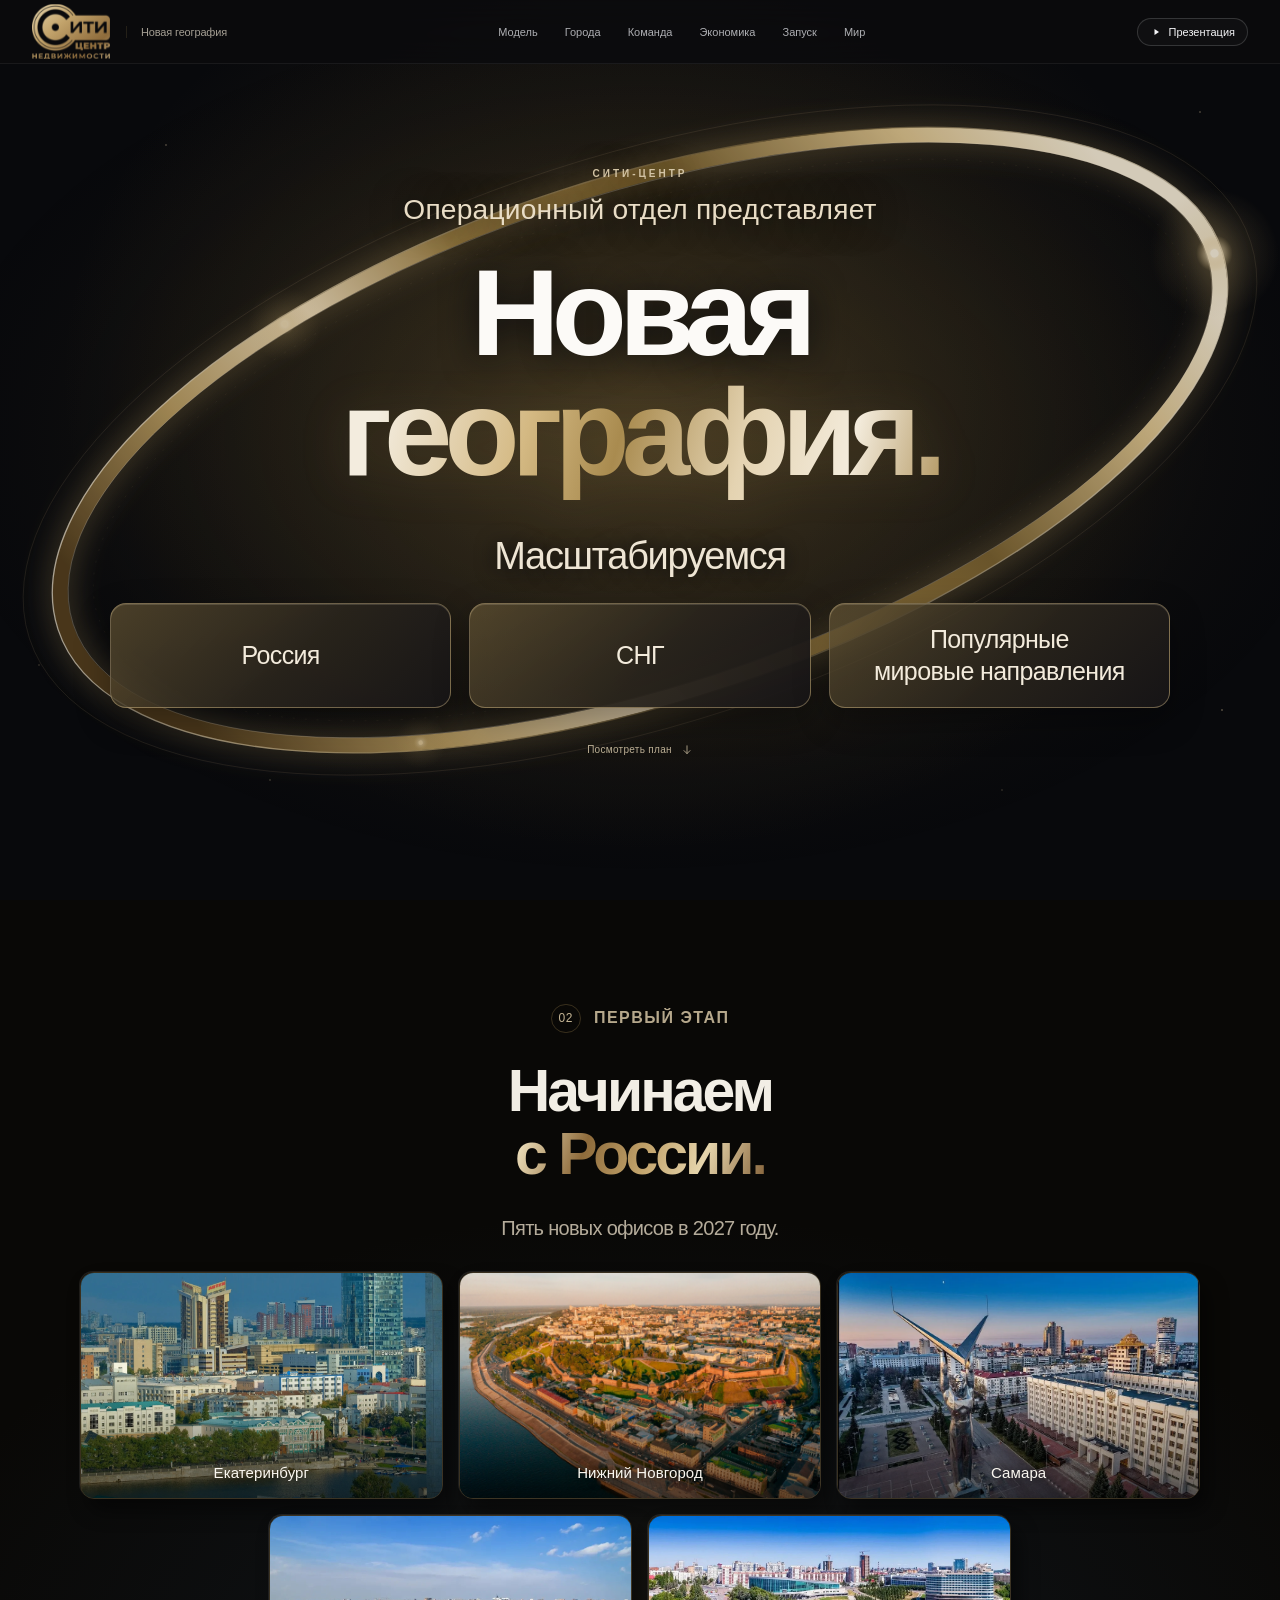
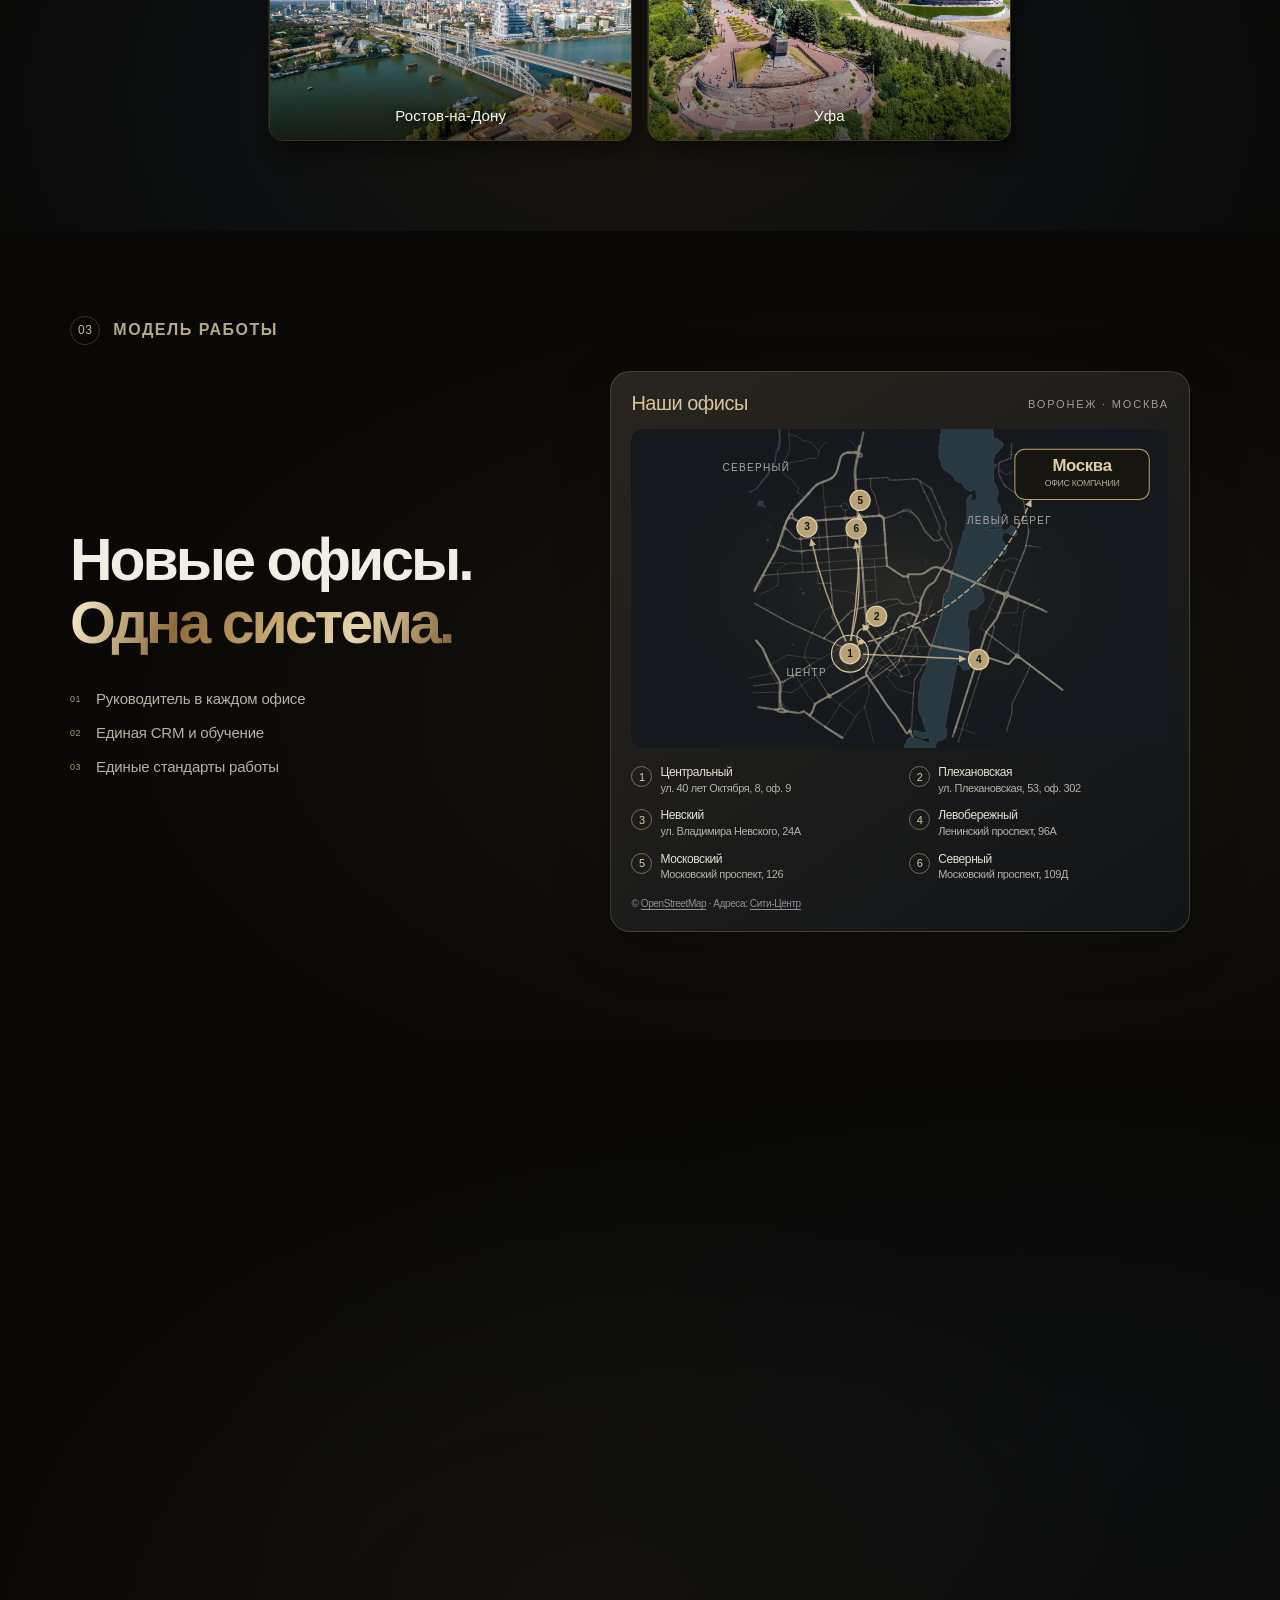
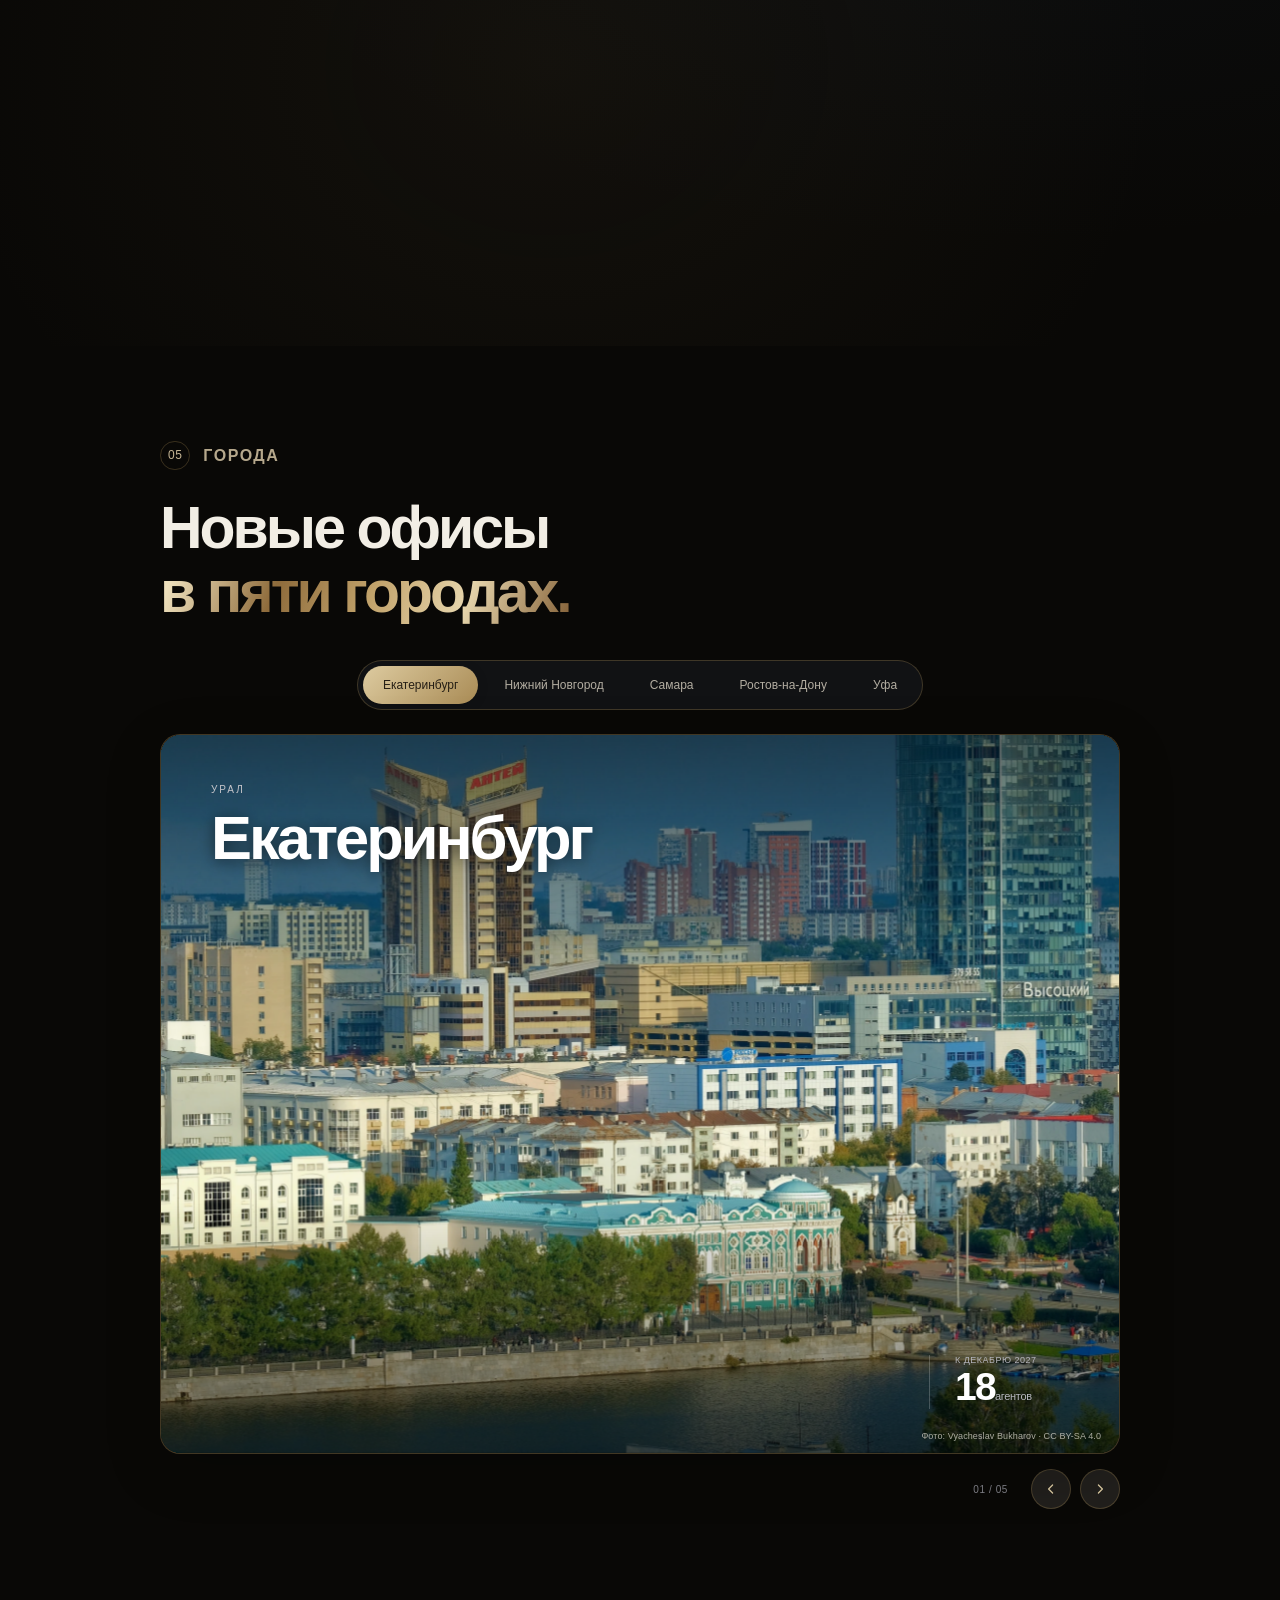
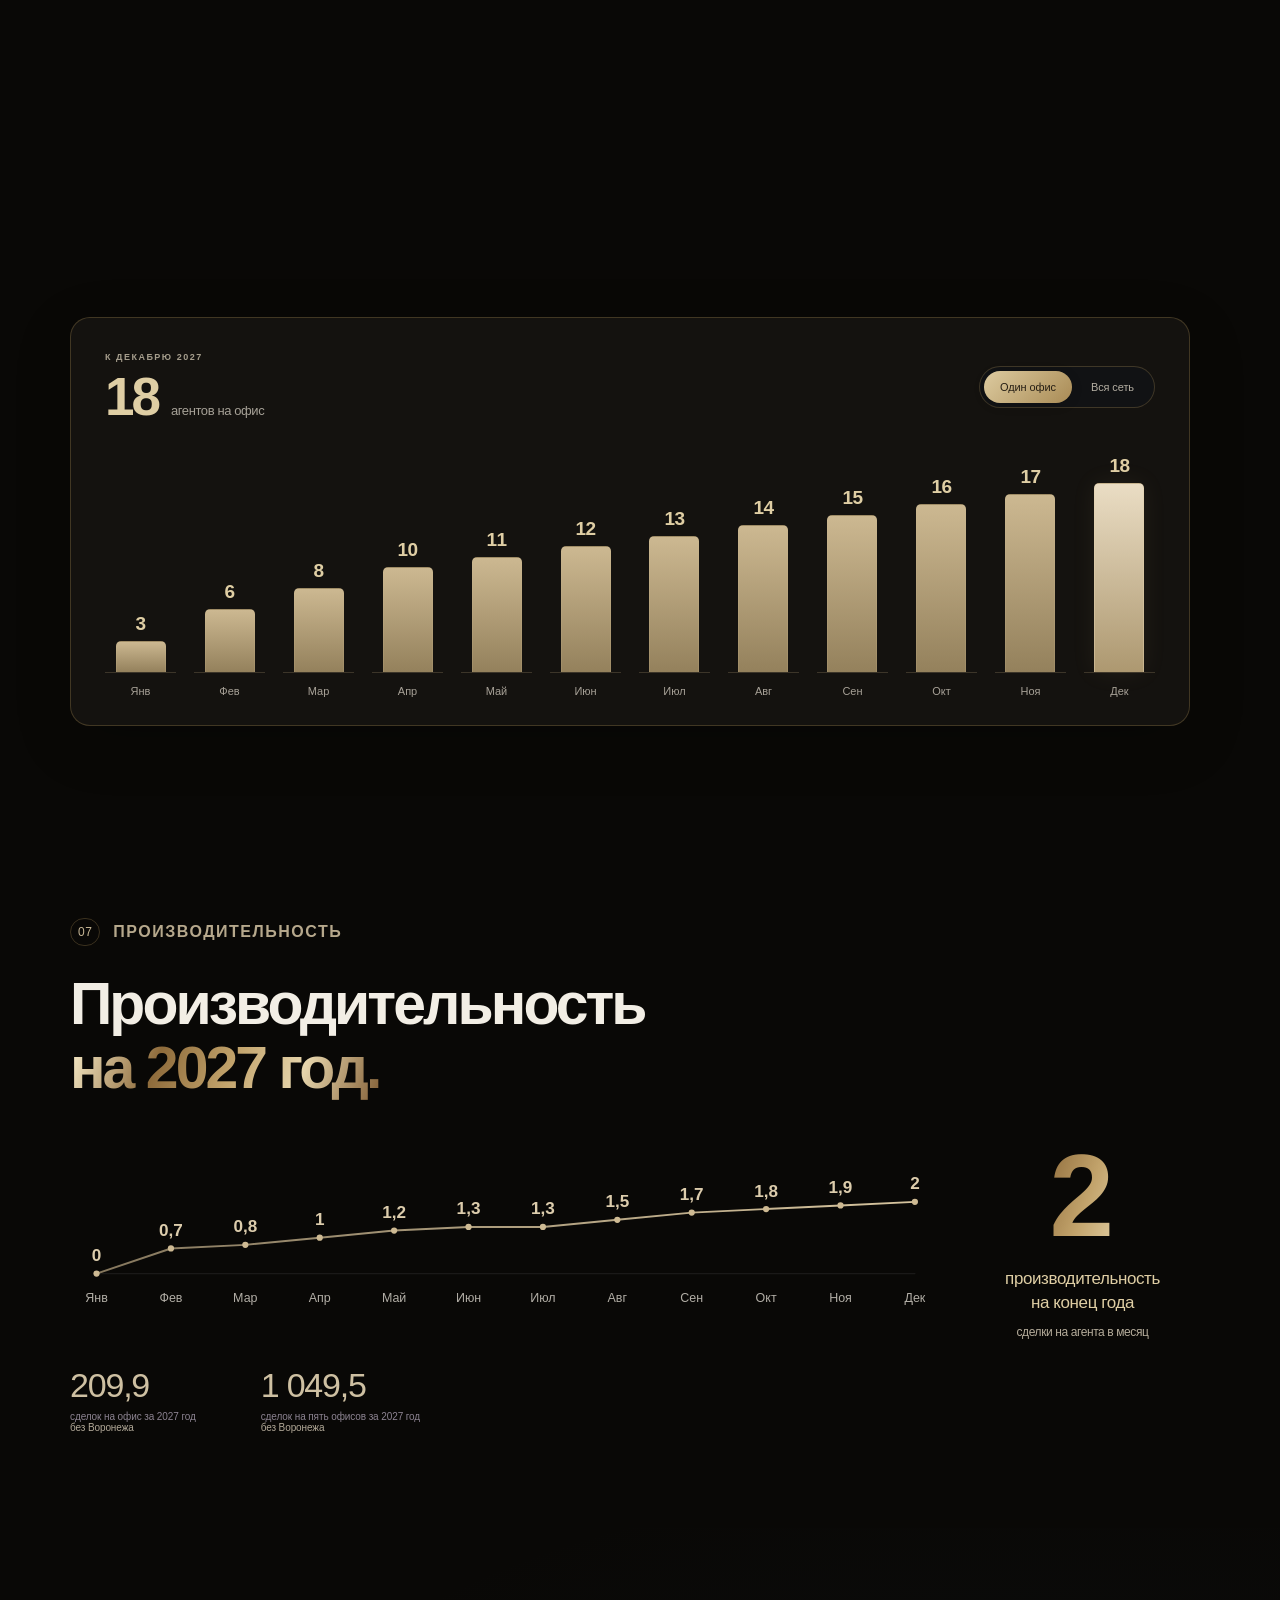
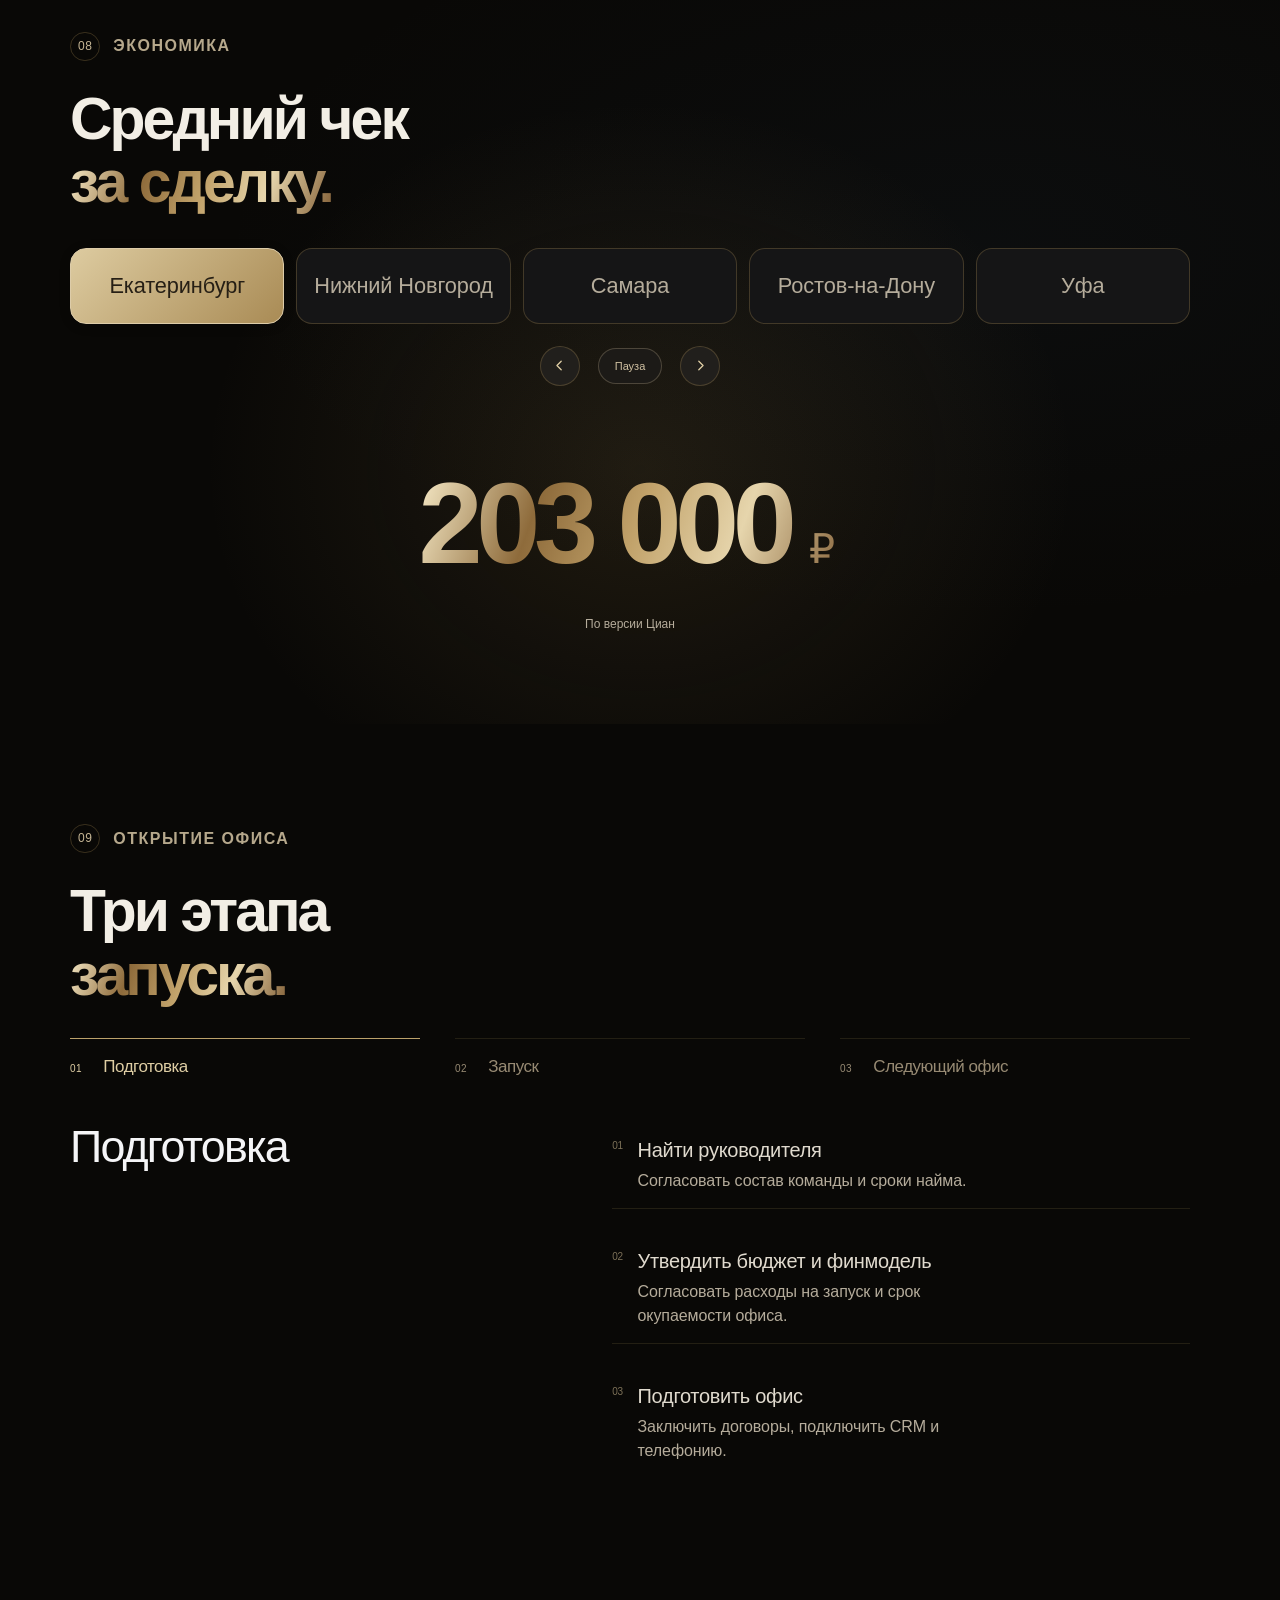
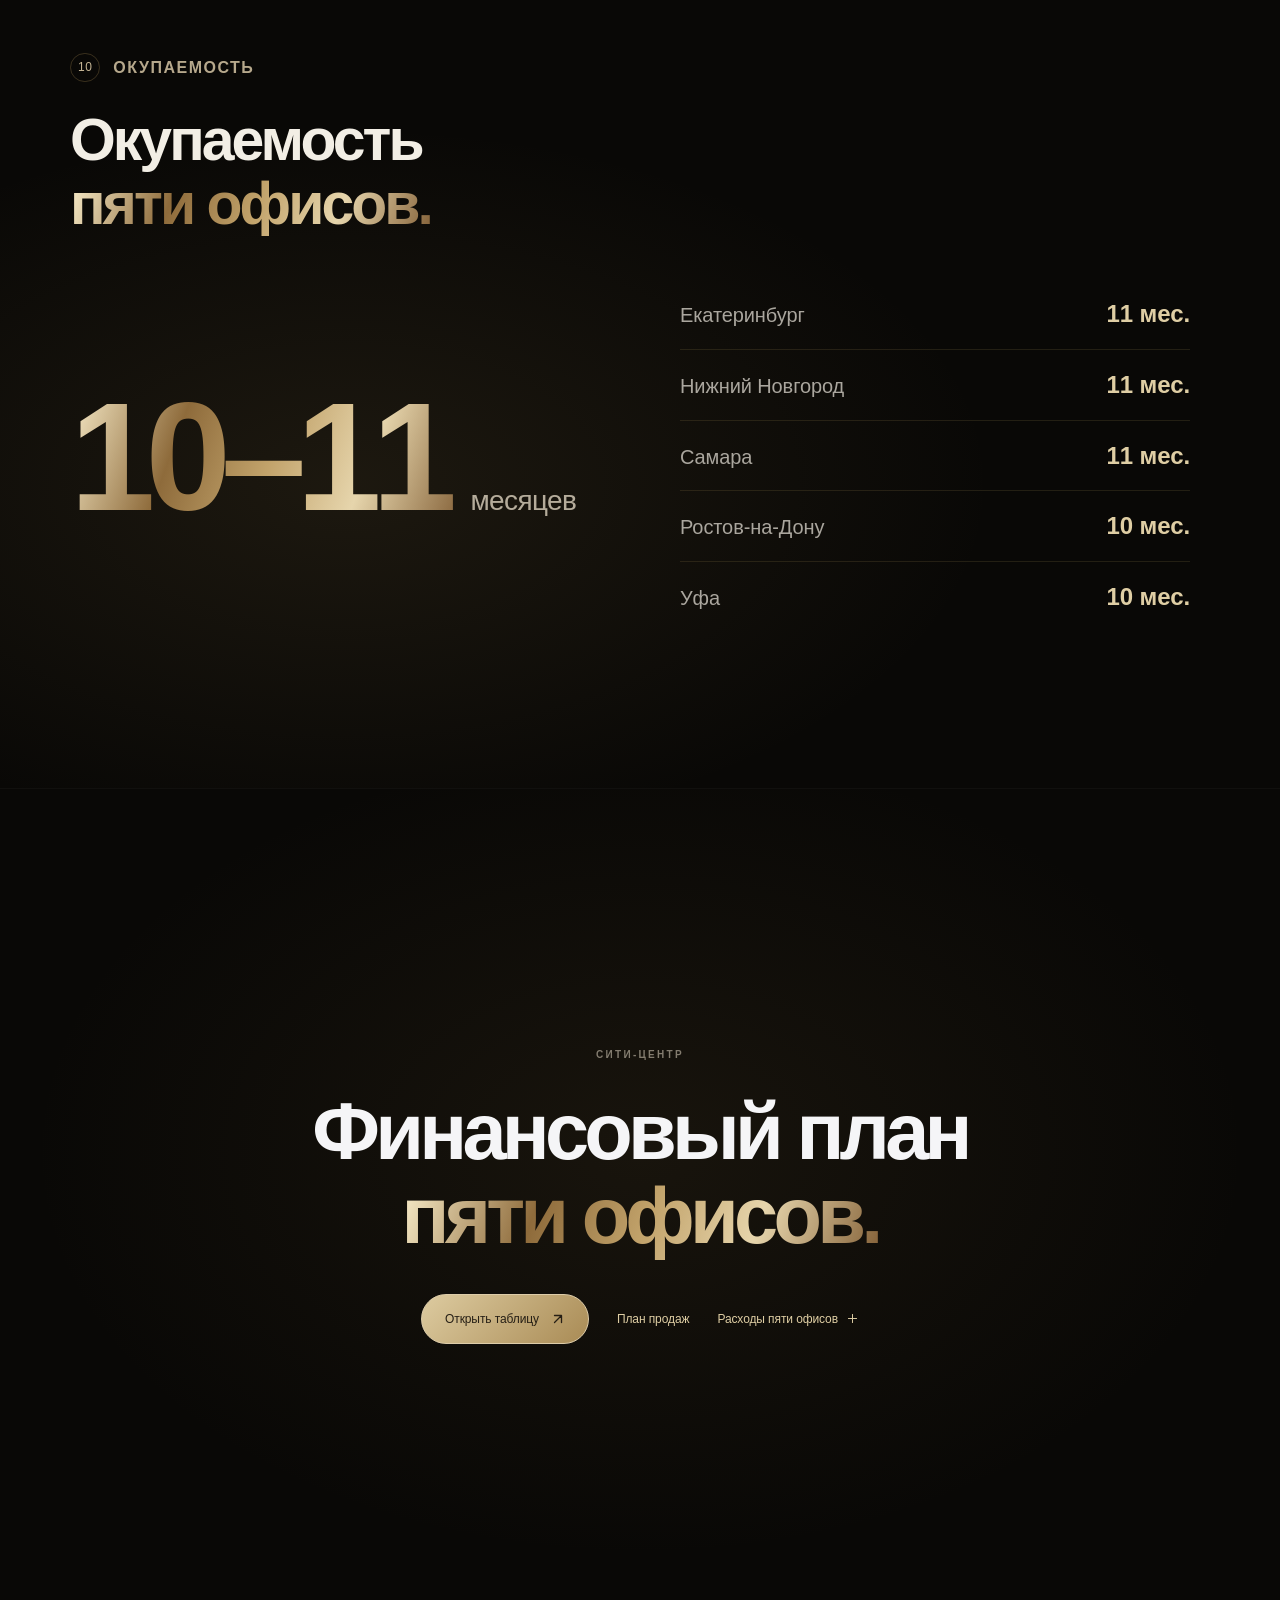
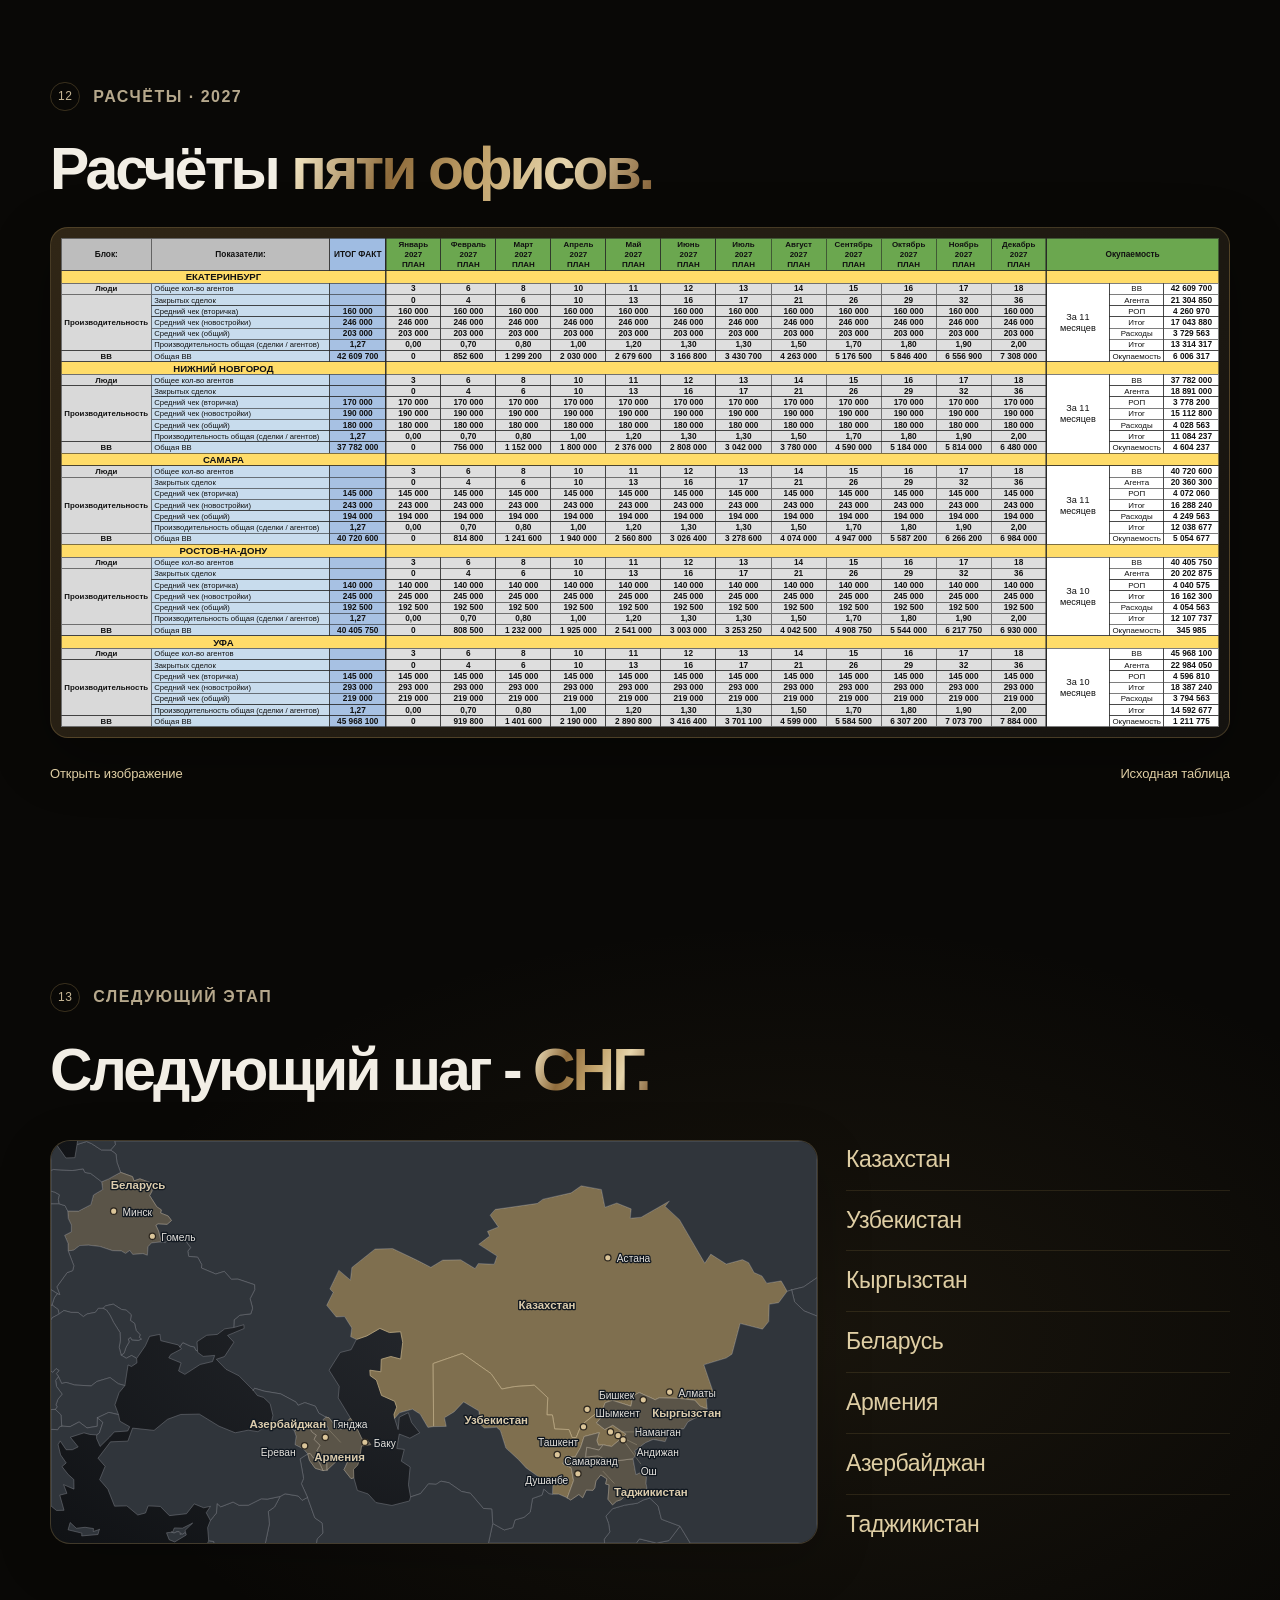
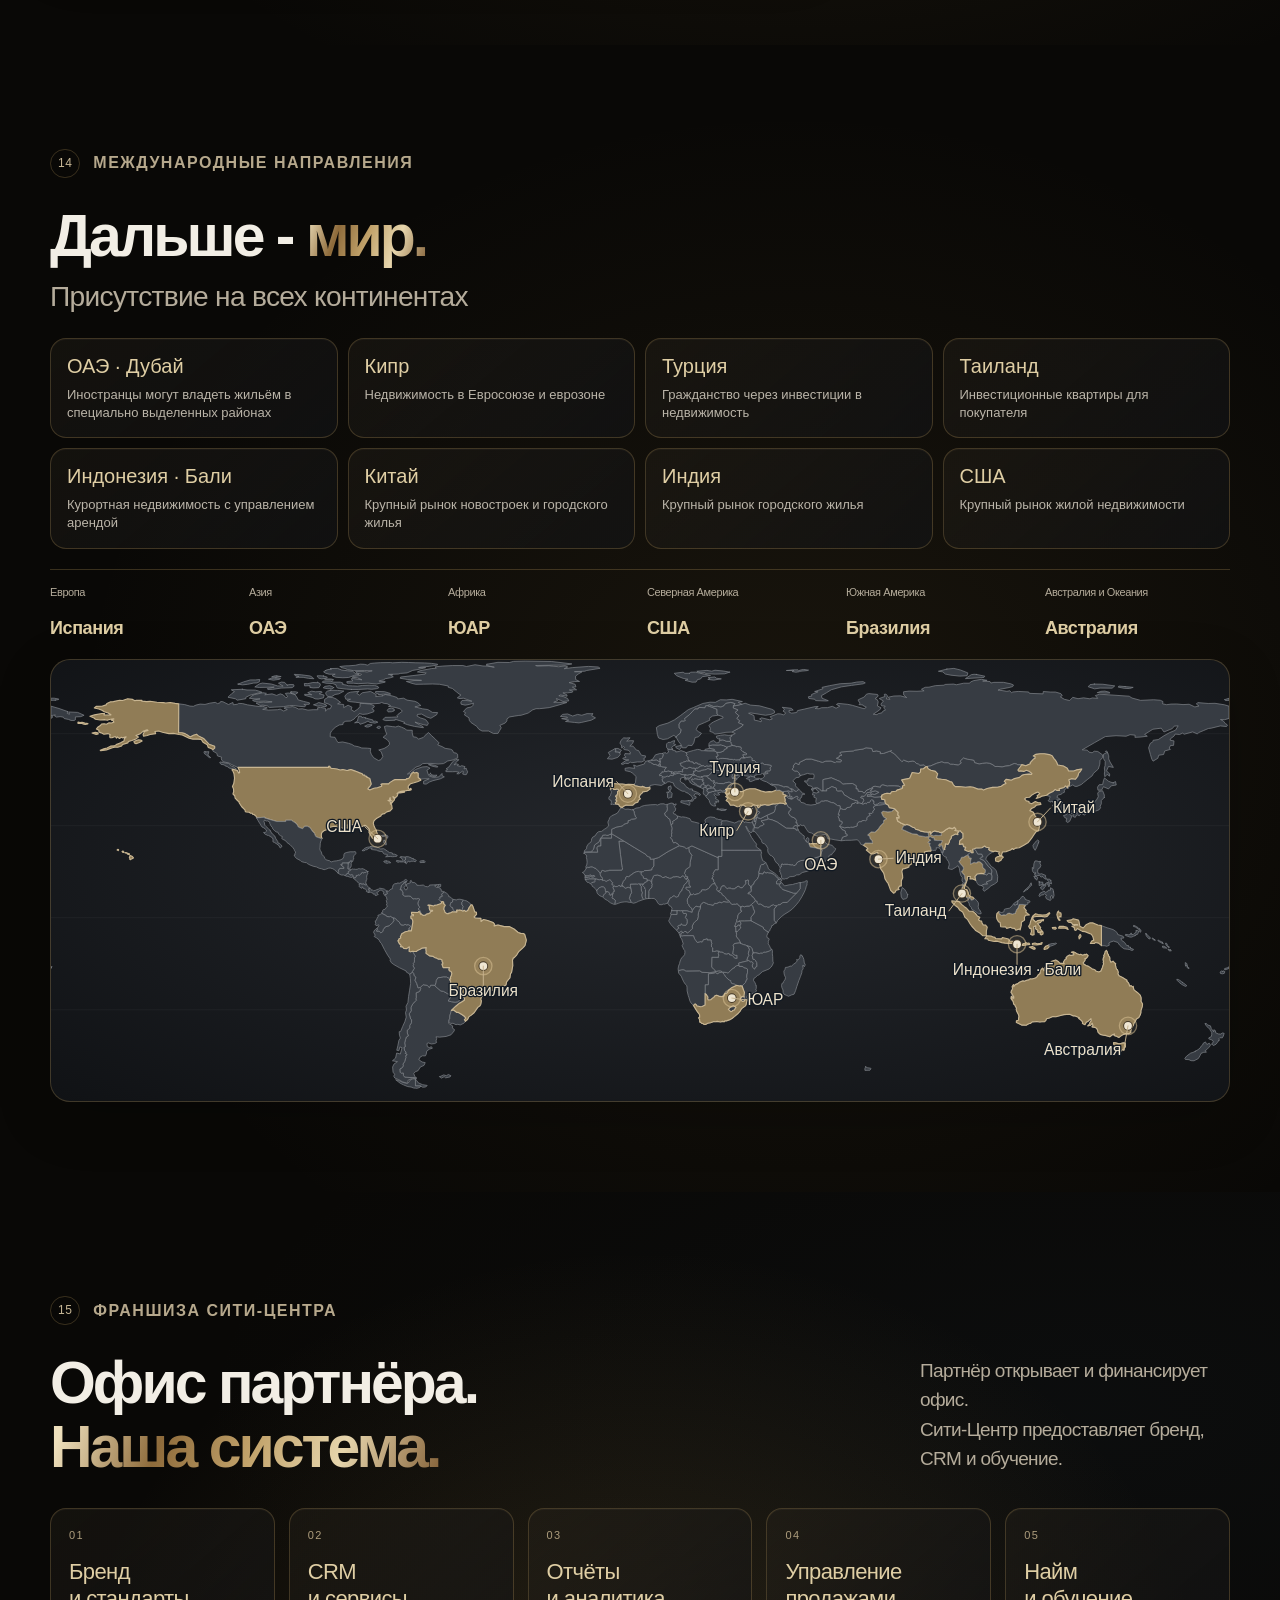
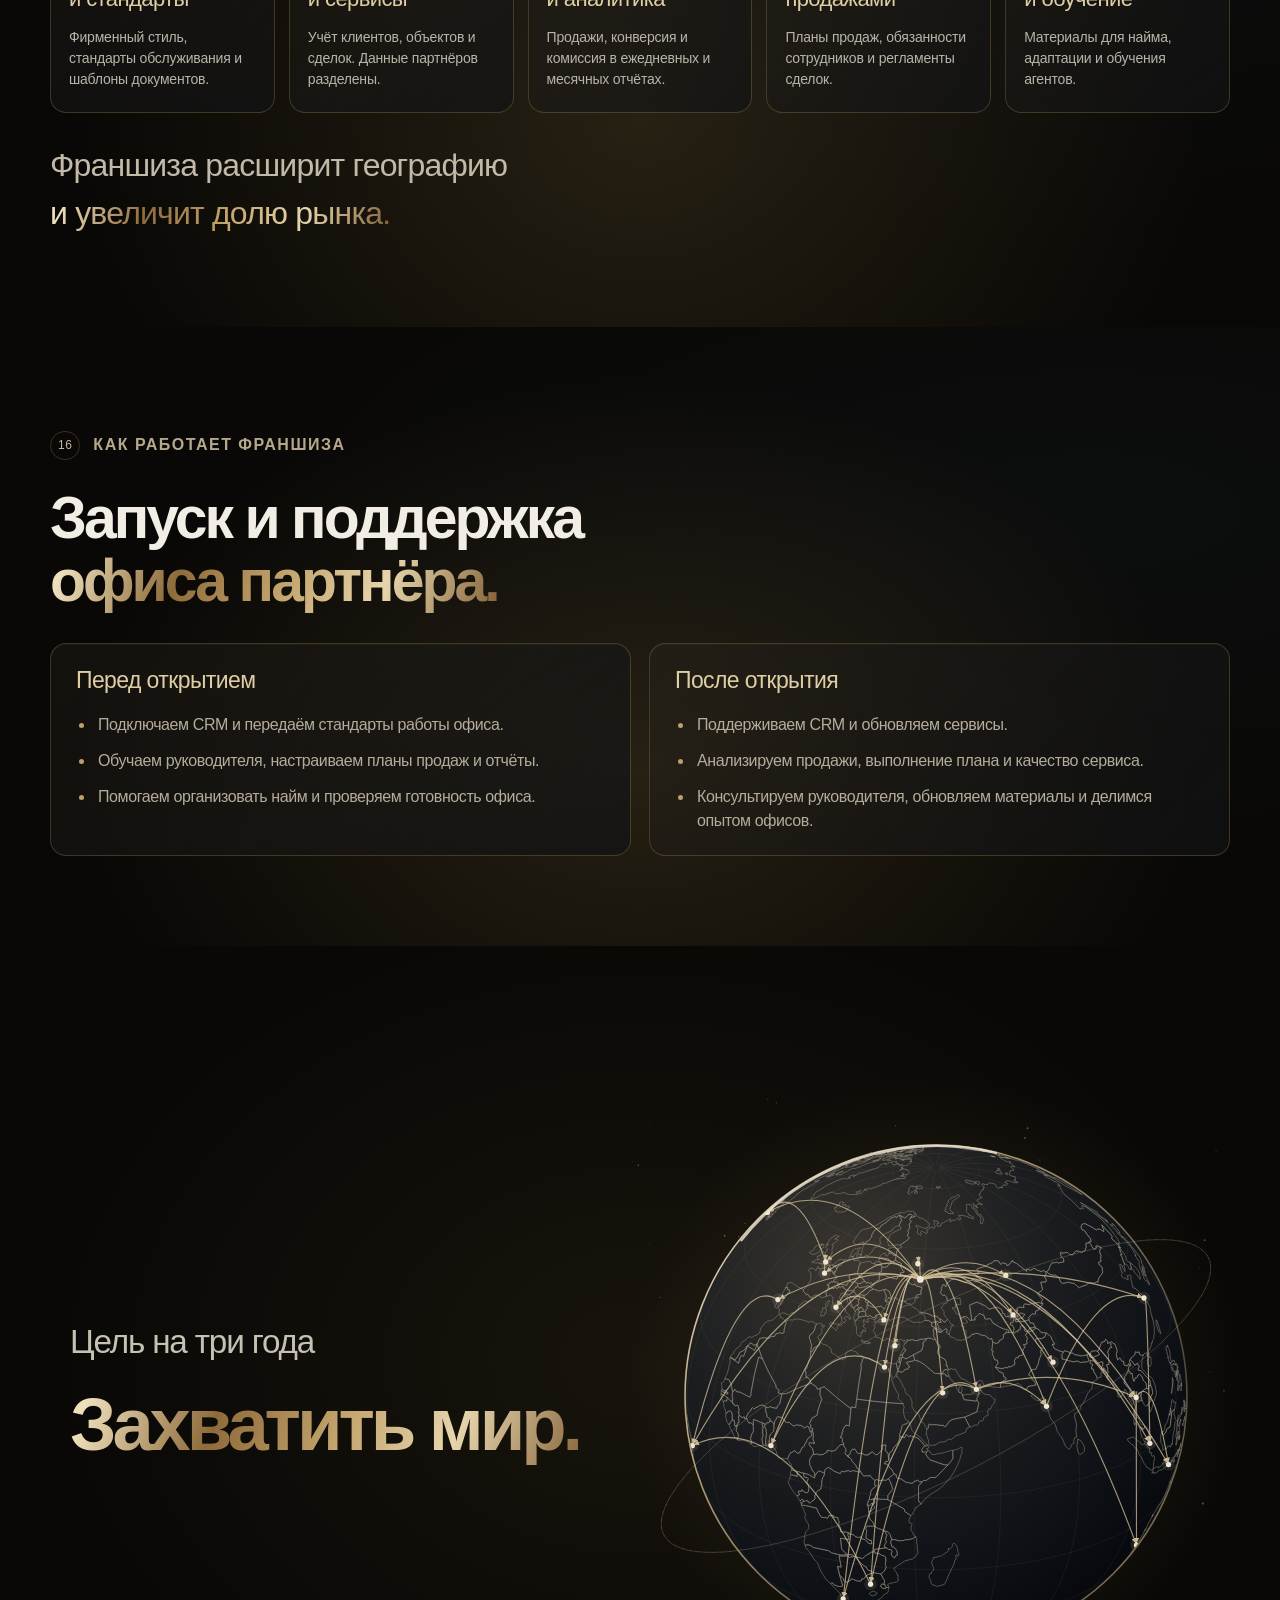
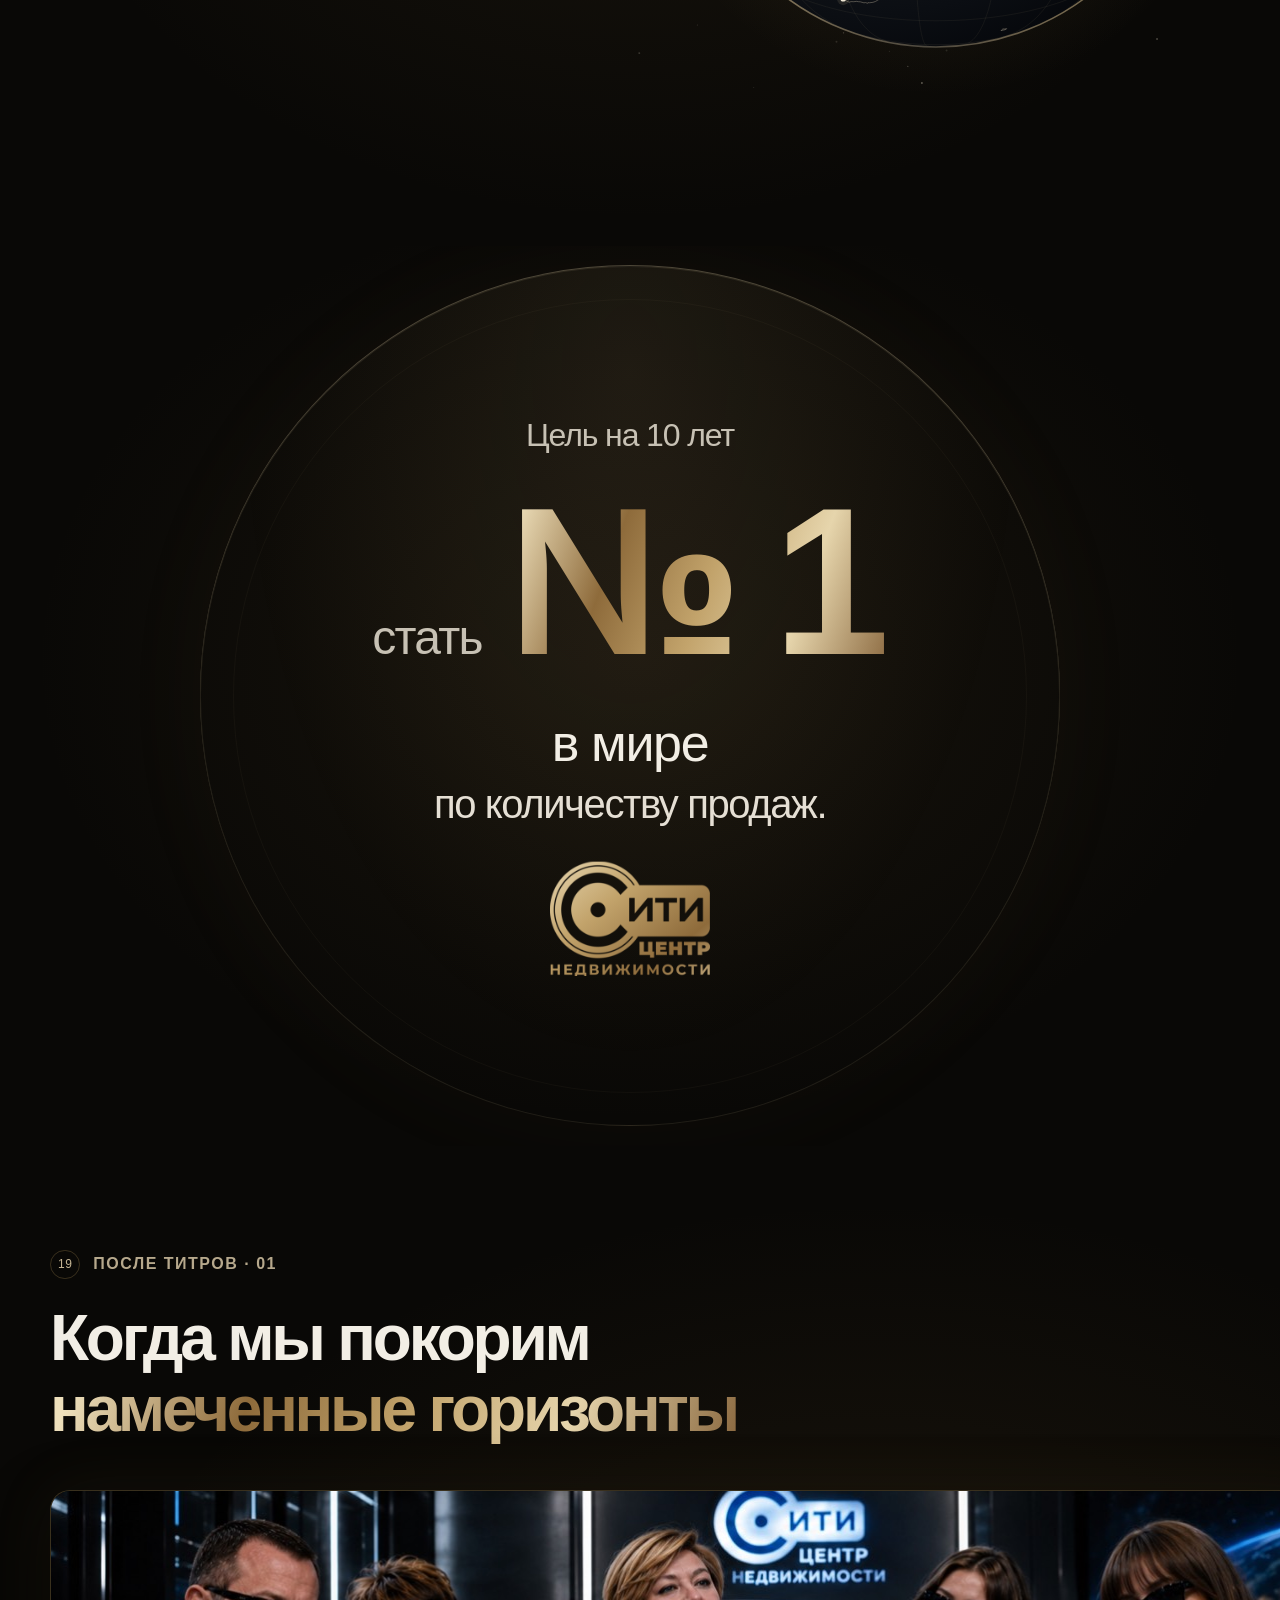
==== index.html @ 2f6d9438 "Use the requested short caption on slide eight" ====
<!doctype html>
<html lang="ru">
<head>
  <meta charset="utf-8">
  <meta name="viewport" content="width=device-width,initial-scale=1">
  <script>if("scrollRestoration" in history)history.scrollRestoration="manual";</script>
  <meta name="theme-color" content="#090806">
  <meta name="description" content="План развития Сити-Центра: пять новых офисов в России, выход в СНГ и другие страны, развитие франшизы. Команда, продажи и бюджет на 2027 год.">
  <title>Новая география - Сити-Центр</title>
  <link rel="icon" type="image/svg+xml" href="assets/citycenter-logo.svg?v=20261105-reference-update">
  <link rel="stylesheet" href="assets/site.css?v=20261105-reference-update">
  <link rel="stylesheet" href="assets/keynote-theme.css?v=20261105-office-editorial" media="screen">
  <script defer src="assets/project-data.js?v=20261105-company-photos"></script>
  <script defer src="assets/market-data.js?v=20261105-office-editorial"></script>
  <script defer src="assets/site.js?v=20261105-cian-caption"></script>
</head>
<body>
  <a class="skip-link" href="#main">К презентации</a>
  <header class="site-header">
    <a class="wordmark" href="#home" aria-label="Сити-Центр - начало"><img class="brand-logo" src="assets/citycenter-logo.svg?v=20261105-reference-update" alt="Сити-Центр недвижимости" width="78" height="56"><span class="brand-caption">Новая география</span></a>
    <nav class="desktop-nav" aria-label="Главная навигация"><a href="#system">Модель</a><a href="#cities">Города</a><a href="#team">Команда</a><a href="#economics">Экономика</a><a href="#launch">Запуск</a><a href="#world">Мир</a></nav>
    <div class="header-actions"><button class="presentation-toggle" id="presentation-toggle" aria-pressed="false"><svg viewBox="0 0 16 16" aria-hidden="true"><path d="m6 4 6 4-6 4Z"/></svg><span>Презентация</span></button><button class="menu-toggle" id="menu-toggle" aria-expanded="false" aria-controls="mobile-nav" aria-label="Открыть меню"><span></span><span></span></button></div>
  </header>
  <nav class="mobile-nav" id="mobile-nav" aria-label="Мобильная навигация" hidden><a href="#vision">География</a><a href="#system">Модель работы</a><a href="#cities">Пять городов</a><a href="#team">Рост команды</a><a href="#economics">Экономика</a><a href="#launch">План запуска</a><a href="#decision">Решения для запуска</a><a href="#cis">СНГ</a><a href="#world">Мир</a></nav>
  <main id="main">
    <section class="scene hero" id="home" data-title="Новая география" aria-labelledby="hero-title">
      <div class="hero-glow" aria-hidden="true"></div>
      <div class="hero-orbit" aria-hidden="true"><img src="assets/hero-copper-orbit.svg?v=20261105-reference-update" alt="" width="1440" height="900"></div>
      <div class="hero-copy"><p class="eyebrow hero-intro">СИТИ-ЦЕНТР</p><p class="hero-presenter">Операционный отдел представляет</p><h1 id="hero-title">Новая<br><span class="metal-text">география.</span></h1></div>
      <div class="scale-vision"><h2 id="scale-title">Масштабируемся</h2><div class="expansion-pillars" aria-labelledby="scale-title"><a href="#russia" class="expansion-pillar"><span class="horizon-name">Россия</span></a><a href="#cis" class="expansion-pillar"><span class="horizon-name">СНГ</span></a><a href="#world" class="expansion-pillar"><span class="horizon-name">Популярные <br>мировые направления</span></a></div></div>
      <a class="scroll-cue" href="#russia"><span>Посмотреть план</span><svg viewBox="0 0 20 20" aria-hidden="true"><path d="M10 3v13m-5-5 5 5 5-5"/></svg></a>
    </section>

    <section class="scene russia-intro dark" id="russia" data-title="Начинаем с России" aria-labelledby="russia-title"><div class="hero-glow" aria-hidden="true"></div><div class="section-inner wide"><div class="chapter-label" data-reveal><span>02</span> ПЕРВЫЙ ЭТАП</div><h2 class="display-heading" id="russia-title" data-reveal>Начинаем<br><span class="metal-text">с России.</span></h2><p class="section-lead" data-reveal>Пять новых офисов в 2027 году.</p>      <div class="hero-art russia-art" aria-label="Пять направлений проекта"><div class="city-monoliths" id="city-monoliths"></div><div class="horizon-line" aria-hidden="true"></div></div>
</div></section>

    <section class="scene system dark" id="system" data-title="Модель работы" aria-labelledby="system-title">
      <div class="system-aurora" aria-hidden="true"></div>
      <div class="section-inner"><div class="chapter-label" data-reveal><span>03</span> МОДЕЛЬ РАБОТЫ</div>
        <div class="system-layout"><div class="system-copy"><h2 class="display-heading" id="system-title" data-reveal>Новые офисы.<br><span class="silver-text">Одна система.</span></h2><div class="system-principles" data-reveal><p><span>01</span> Руководитель в каждом офисе</p><p><span>02</span> Единая CRM и обучение</p><p><span>03</span> Единые стандарты работы</p></div></div>
          <div class="voronezh-map-panel" data-reveal><div class="voronezh-map-heading"><strong>Наши офисы</strong><span>ВОРОНЕЖ · МОСКВА</span></div><svg xmlns="http://www.w3.org/2000/svg" class="voronezh-map" viewBox="0 0 640 380" role="img" aria-labelledby="voronezh-map-title voronezh-map-desc"><title id="voronezh-map-title">Офисы Сити-Центра: Воронеж и Москва</title><desc id="voronezh-map-desc">Центральный офис: Воронеж, улица 40 лет Октября, 8. От него идут лучи к пяти другим офисам Воронежа и отдельная стрелка к офису в Москве. Номера соответствуют адресам под картой. Москва показана отдельной выноской за пределами карты города.</desc><defs><clipPath id="voronezh-map-clip"><rect width="640" height="380" rx="12"/></clipPath><radialGradient id="voronezh-wash"><stop stop-color="#9c855625"/><stop offset="1" stop-color="#0e161b00"/></radialGradient></defs><g clip-path="url(#voronezh-map-clip)"><rect width="640" height="380" fill="#111a21"/><rect width="640" height="380" fill="url(#voronezh-wash)"/><path d="M439.2 213.3L439.1 213.3L438.8 213.3L438.6 213.1L438.4 213.0L438.3 212.8L438.2 212.6L438.2 212.4L438.6 211.8L438.9 211.4L439.1 211.3L439.4 211.1L439.9 211.0L440.0 211.0L440.1 211.1L440.1 211.2L440.1 211.3L439.2 213.3Z" fill="#253a49" stroke="#43556677" stroke-width="1.2"/><path d="M389.8 -83.7L386.0 -78.2L384.2 -75.6L383.8 -74.2L383.6 -71.7L383.1 -69.9L382.4 -68.0L380.8 -64.2L380.5 -55.8L380.0 -54.2L379.6 -52.8L377.3 -47.9L376.9 -46.2L377.9 -44.8L380.4 -43.0L381.0 -41.3L381.2 -39.6L380.8 -38.5L380.2 -37.4L379.4 -36.3L378.9 -35.8L376.6 -34.8L375.4 -34.2L374.7 -33.4L374.6 -32.7L374.7 -31.8L375.8 -29.2L376.8 -27.1L377.1 -26.1L377.0 -24.9L376.6 -23.9L375.6 -23.0L374.2 -22.1L373.2 -21.5L372.8 -20.8L372.8 -20.0L373.1 -18.0L373.8 -16.4L388.1 -0.5L394.6 14.9L410.8 65.9" fill="none" stroke="#344b5d" stroke-width="4"/><path d="M400.9 351.1L400.9 351.1L400.9 351.0L401.0 351.0L401.0 351.0L401.1 350.9L401.1 350.9L401.1 350.8L401.1 350.8L401.0 350.8L401.0 350.7L401.0 350.7L401.0 350.7L400.9 350.7L400.9 350.7L400.9 350.7L400.8 350.7L400.8 350.7L400.8 350.7L400.8 350.7L400.7 350.7L400.7 350.7L400.7 350.8L400.7 350.8L400.7 350.8L400.7 350.8L400.7 350.9L400.7 350.9L400.7 350.9L400.7 350.9L400.7 351.0L400.7 351.0L400.8 351.0L400.8 351.0L400.8 351.1L400.9 351.1Z" fill="#253a49" stroke="#43556677" stroke-width="1.2"/><path d="M400.1 352.6L400.5 351.3L400.8 351.4L400.5 352.7L400.1 352.6Z" fill="#253a49" stroke="#43556677" stroke-width="1.2"/><path d="M206.0 196.1L206.3 195.7L206.4 195.4L206.3 195.1L206.0 194.8L205.6 194.7L205.3 194.7L205.1 194.6L204.9 194.7L204.6 194.8L204.0 195.0L203.7 195.0L203.3 195.3L203.3 195.5L203.8 195.9L204.2 196.0L204.8 196.3L205.3 196.4L205.6 196.3L206.0 196.1Z" fill="#253a49" stroke="#43556677" stroke-width="1.2"/><path d="M336.8 238.5L336.9 238.5L336.9 238.5L336.9 238.5L337.0 238.5L337.0 238.6L337.0 238.6L337.0 238.6L337.0 238.7L336.9 238.7L336.9 238.7L336.9 238.7L336.9 238.7L336.8 238.7L336.8 238.7L336.8 238.7L336.7 238.7L336.7 238.6L336.7 238.6L336.7 238.6L336.7 238.5L336.7 238.5L336.8 238.5L336.8 238.5L336.8 238.5Z" fill="#253a49" stroke="#43556677" stroke-width="1.2"/><path d="M100.7 -42.5L101.3 -44.9L100.1 -45.5L98.1 -46.9L97.5 -47.1L96.8 -46.8L96.1 -47.4L95.4 -47.8L94.7 -47.4L92.3 -48.5L92.0 -48.7L91.0 -49.3L89.2 -49.8L88.1 -50.4L86.6 -51.5L86.6 -51.4L86.7 -51.1L87.8 -50.2L88.1 -49.7L88.4 -49.4L89.7 -48.3L92.3 -46.6L93.1 -46.4L93.2 -46.1L96.5 -44.1L97.0 -43.6L97.8 -43.2L98.8 -42.7L99.7 -42.2L100.5 -41.9L100.6 -42.3L101.0 -42.2L101.2 -41.6L101.5 -41.2L102.6 -40.6L104.3 -39.8L105.9 -38.9L108.0 -38.4L109.3 -38.3L109.9 -38.6L110.4 -38.5L112.2 -37.6L113.5 -37.1L114.0 -36.8L114.4 -36.2L115.2 -35.8L116.5 -34.5L117.6 -33.2L119.8 -30.9L121.7 -28.9L123.0 -27.7L124.4 -27.6L126.6 -27.5L128.2 -27.2L129.7 -27.2L131.3 -26.8L134.8 -25.8L135.0 -26.2L133.7 -26.9L132.1 -27.6L134.0 -28.9L138.6 -25.9L141.0 -25.5L143.6 -25.0L151.4 -21.9L157.1 -18.9L159.1 -17.6L162.3 -15.5L166.9 -12.4L168.3 -10.8L168.7 -10.4L170.1 -9.1L173.6 -4.5L175.7 -0.1L175.8 0.7L175.7 2.5L175.7 3.0L175.9 4.4L176.4 9.7L176.5 11.5L175.9 17.4L175.1 21.1L174.6 23.4L173.3 26.7L173.0 27.1L173.2 27.5L173.5 27.4L173.7 27.2L175.0 25.5L176.2 24.0L176.7 22.6L177.6 17.6L178.2 15.1L178.3 12.5L177.9 11.8L177.7 9.0L177.7 8.4L177.5 6.1L176.9 3.3L177.2 2.3L177.3 2.2L177.4 1.5L177.4 1.0L177.6 0.2L177.1 -1.6L176.9 -2.4L176.6 -3.2L175.6 -5.4L174.0 -7.8L171.9 -10.4L171.3 -10.6L170.6 -10.5L169.4 -11.8L169.1 -12.1L169.0 -12.3L168.6 -13.8L166.7 -15.4L161.8 -19.0L160.8 -19.1L159.4 -20.1L158.0 -20.7L152.3 -23.7L145.2 -26.6L142.7 -27.0L141.9 -26.9L141.8 -27.2L141.1 -26.8L140.6 -27.0L140.4 -26.8L139.2 -26.8L139.1 -27.4L138.3 -28.2L135.9 -29.8L134.1 -29.8L132.8 -29.7L132.4 -28.8L131.6 -27.8L130.5 -28.1L126.2 -28.6L125.2 -28.5L123.0 -28.3L122.0 -29.4L119.6 -32.0L118.3 -33.6L117.0 -34.9L115.2 -36.6L114.3 -37.2L113.5 -37.5L112.5 -38.1L111.2 -38.6L108.8 -39.8L105.6 -42.0L102.4 -44.0L101.4 -43.1L101.3 -42.7L101.0 -42.3L100.7 -42.5Z" fill="#253a49" stroke="#43556677" stroke-width="1.2"/><path d="M256.4 90.7L256.6 90.4L256.6 90.3L256.7 90.3L256.8 90.3L256.9 90.3L256.9 90.4L256.9 90.5L256.9 90.6L256.7 90.6L256.6 90.7L256.6 90.7L256.5 90.8L256.4 90.8L256.3 90.8L256.4 90.7Z" fill="#253a49" stroke="#43556677" stroke-width="1.2"/><path d="M191.9 256.0L192.3 256.0L192.5 256.1L192.7 256.3L192.9 256.4L193.3 256.4L193.3 256.5L193.7 256.5L194.1 256.6L194.1 256.9L194.0 257.0L194.0 257.2L193.8 257.3L193.5 257.1L193.3 257.1L193.2 257.1L193.1 257.1L192.8 257.1L192.6 257.0L192.5 256.8L192.4 256.8L192.3 256.6L192.2 256.7L191.9 256.7L191.9 256.6L191.8 256.5L191.8 256.4L191.9 256.3L192.0 256.2L191.9 256.1L191.9 256.0Z" fill="#253a49" stroke="#43556677" stroke-width="1.2"/><path d="M202.2 190.1L202.1 190.1L202.0 189.9L202.8 189.5L203.2 189.3L203.3 189.3L203.3 189.4L203.3 189.5L202.6 189.8L202.2 190.1Z" fill="#253a49" stroke="#43556677" stroke-width="1.2"/><path d="M201.7 190.5L201.6 190.7L201.2 190.8L200.8 190.9L200.7 190.7L200.8 190.5L201.4 190.2L201.6 190.2L201.7 190.3L201.7 190.5Z" fill="#253a49" stroke="#43556677" stroke-width="1.2"/><path d="M330.9 249.1L331.3 249.3L331.1 249.7L330.7 249.5L330.9 249.1Z" fill="#253a49" stroke="#43556677" stroke-width="1.2"/><path d="M410.8 65.9L419.7 98.6L415.8 128.6L410.3 148.0L400.3 183.3L385.4 217.8L371.9 244.0L362.3 261.4L359.8 300.3L357.1 319.6" fill="none" stroke="#344b5d" stroke-width="4"/><path d="M294.7 218.4L295.8 218.0L295.9 218.6L294.8 219.0L294.7 218.4Z" fill="#253a49" stroke="#43556677" stroke-width="1.2"/><path d="M224.6 190.3L224.5 190.4L224.4 190.5L224.3 190.5L224.2 190.4L224.1 190.4L224.0 190.3L224.0 190.2L224.0 190.1L224.1 190.0L224.1 189.9L224.2 189.9L224.3 189.8L224.4 189.8L224.5 189.9L224.6 189.9L224.6 190.0L224.7 190.1L224.6 190.2L224.6 190.3Z" fill="#253a49" stroke="#43556677" stroke-width="1.2"/><path d="M224.2 191.8L224.2 191.7L224.1 191.6L224.1 191.5L224.1 191.4L224.2 191.3L224.3 191.2L224.4 191.2L224.5 191.2L224.6 191.2L224.6 191.3L224.7 191.4L224.7 191.5L224.7 191.6L224.7 191.7L224.6 191.7L224.5 191.8L224.4 191.8L224.3 191.8L224.2 191.8Z" fill="#253a49" stroke="#43556677" stroke-width="1.2"/><path d="M455.0 232.1L455.1 232.0L455.6 232.0L455.7 232.1L455.8 232.8L455.7 232.9L455.1 233.0L455.0 232.8L455.0 232.1Z" fill="#253a49" stroke="#43556677" stroke-width="1.2"/><path d="M459.3 233.2L459.7 233.2L459.6 234.2L459.2 234.2L459.3 233.2Z" fill="#253a49" stroke="#43556677" stroke-width="1.2"/><path d="M159.9 331.0L159.9 331.0L159.8 331.0L159.8 331.0L159.8 331.0L159.8 330.9L159.8 330.9L159.8 330.8L159.8 330.8L159.9 330.8L159.9 330.8L160.0 330.8L160.0 330.8L160.0 330.8L160.0 330.9L160.0 330.9L160.0 330.9L160.0 331.0L160.0 331.0L159.9 331.0Z" fill="#253a49" stroke="#43556677" stroke-width="1.2"/><path d="M321.1 104.4L321.7 104.1L321.8 104.0L321.7 103.8L321.6 103.7L321.5 103.6L321.3 103.6L321.2 103.7L320.9 104.0L320.7 104.4L320.5 104.7L320.8 104.5L321.1 104.4Z" fill="#253a49" stroke="#43556677" stroke-width="1.2"/><path d="M449.3 -159.7L454.1 -156.7L459.5 -154.2L466.3 -154.4L468.9 -153.5L471.4 -150.3L476.6 -146.5L487.0 -138.8L488.7 -132.7L486.8 -125.1L486.8 -119.5L488.8 -113.9L488.0 -105.0L483.2 -98.9L477.3 -95.9L466.9 -93.2L455.0 -87.2L447.5 -83.7L442.6 -74.5L430.0 -53.0L420.9 -10.8L410.8 65.9" fill="none" stroke="#344b5d" stroke-width="4"/><path d="M173.0 28.2L173.0 28.5L172.9 29.0L172.9 30.0L172.9 30.6L172.6 32.7L172.2 34.6L172.1 35.9L172.5 36.4L172.7 37.0L172.0 38.7L171.7 39.0L170.2 44.1L168.7 46.1L166.3 48.0L165.2 49.8L164.9 50.4L164.9 50.9L163.9 52.9L163.4 53.9L162.8 54.8L161.6 56.5L159.2 59.4L157.1 61.8L153.4 66.4L152.9 67.2L152.7 67.8L152.3 68.2L151.8 68.9L151.2 69.5L149.9 70.8L149.1 71.6L147.8 72.4L146.6 73.0L145.6 73.4L144.0 74.3L143.2 74.6L142.7 74.8L142.5 74.8L141.9 74.9L141.5 75.0L141.0 75.0L140.6 75.1L140.7 74.6L141.1 74.5L141.9 74.4L142.6 74.2L143.1 74.2L144.4 73.6L145.4 73.1L146.2 72.8L147.1 72.3L148.6 71.5L149.3 70.8L150.0 70.1L150.6 69.0L151.1 68.2L152.7 66.3L154.6 63.4L156.3 61.2L158.3 59.0L160.0 57.1L160.5 56.4L161.0 55.6L161.5 54.9L162.4 53.5L162.9 52.4L163.8 50.9L164.1 50.2L164.9 49.0L165.3 48.2L165.9 47.5L166.9 46.8L167.3 46.7L168.6 45.0L169.6 43.2L169.9 42.3L170.2 41.7L170.4 41.0L170.6 40.1L170.9 39.0L171.7 33.8L172.3 30.6L172.4 29.1L172.3 28.3L172.6 28.2L172.8 28.0L173.1 28.1L173.0 28.2Z" fill="#253a49" stroke="#43556677" stroke-width="1.2"/><path d="M350.4 157.5L351.7 158.2L351.8 158.3L351.9 158.4L351.8 158.5L351.8 158.6L351.6 158.5L351.1 158.4L350.7 158.2L350.4 158.0L350.3 157.8L350.3 157.7L350.3 157.6L350.4 157.5L350.4 157.5Z" fill="#253a49" stroke="#43556677" stroke-width="1.2"/><path d="M351.3 153.3L351.4 153.4L351.1 153.6L351.1 153.5L351.0 153.6L351.0 153.6L351.0 153.5L351.0 153.5L351.0 153.5L351.0 153.4L351.3 153.3Z" fill="#253a49" stroke="#43556677" stroke-width="1.2"/><path d="M357.1 319.6L358.0 336.3L358.7 347.1L360.5 359.6L362.1 362.9L362.5 367.7L359.4 378.2L344.2 385.9L337.4 400.1" fill="none" stroke="#344b5d" stroke-width="4"/><path d="M162.0 130.9L163.8 131.8L163.6 133.7L161.2 132.1L162.0 130.9Z" fill="#253a49" stroke="#43556677" stroke-width="1.2"/><path d="M346.2 142.2L346.5 142.2L346.6 142.3L346.2 142.3L346.2 142.2Z" fill="#253a49" stroke="#43556677" stroke-width="1.2"/><path d="M322.5 263.9L322.4 263.9L322.4 264.0L322.4 264.0L322.4 264.1L322.4 264.1L322.5 264.2L322.5 264.2L322.6 264.1L322.6 264.1L322.6 264.0L322.6 264.0L322.5 263.9L322.5 263.9Z" fill="#253a49" stroke="#43556677" stroke-width="1.2"/><path d="M151.4 88.0L152.5 86.5L152.4 85.5L153.4 85.3L155.2 85.9L155.9 86.7L157.1 86.4L158.1 87.0L156.9 87.5L157.1 87.9L157.1 90.0L157.5 91.0L159.4 91.7L160.4 92.5L159.8 93.3L158.5 92.2L158.0 92.6L155.7 91.4L155.1 91.5L154.2 90.9L153.2 91.0L153.0 91.7L151.3 90.8L150.9 88.8L151.4 88.0Z" fill="#253a49" stroke="#43556677" stroke-width="1.2"/><path d="M165.4 115.0L165.1 115.5L165.0 115.8L165.1 116.1L165.2 116.1L165.3 115.9L165.3 115.8L165.5 115.2L165.5 115.1L165.4 115.0Z" fill="#253a49" stroke="#43556677" stroke-width="1.2"/><path d="M416.9 194.0L417.2 194.4L417.9 194.0L417.6 193.6L416.9 194.0Z" fill="#253a49" stroke="#43556677" stroke-width="1.2"/><path d="M337.8 473.0L337.8 474.8L338.0 476.0L338.0 478.9L337.5 481.0L336.5 482.7L333.7 487.1L333.5 488.0L333.7 490.1L334.0 492.1L334.1 492.7L334.4 493.4L334.7 494.8L334.8 495.7L334.6 496.6L334.0 497.8L332.4 498.6L331.3 498.8L330.7 499.0L330.0 499.5L329.7 499.8L329.6 500.1L329.9 500.7L330.3 501.3L331.2 502.2L331.6 503.3L331.6 504.4L331.3 505.0L330.6 506.4L330.2 506.9L330.4 507.5L330.6 508.1L331.2 509.0L331.9 510.6L332.0 512.2L331.6 513.2L332.0 513.9L332.2 514.5L332.2 514.8L332.0 515.0L332.0 515.3L332.1 516.0L332.5 516.5L332.4 517.1L335.8 520.2L337.9 522.7L338.5 523.8L338.9 525.3L338.7 526.1L337.9 529.3L336.2 532.3L334.5 534.6L334.6 535.1L335.1 535.8L337.2 537.9L345.4 545.4L349.5 549.5L356.5 555.2L357.5 555.2L359.2 555.7L360.0 555.2L361.6 555.7L363.3 556.7L364.8 558.4L365.6 559.7L366.2 561.5L366.4 562.3L366.1 562.9L367.5 566.9L368.7 569.1L370.2 569.7L370.6 569.9L370.8 570.0L373.0 570.1L377.0 569.9L377.0 570.4L373.6 570.5L372.5 571.1L370.6 571.1L370.3 571.0L370.2 571.1L370.0 571.3L370.0 571.9L370.7 572.2L371.6 572.3L376.7 571.9L376.8 571.8L377.1 571.8L377.2 572.3L371.3 572.7L370.9 573.0L370.7 572.9L370.3 573.0L369.8 573.3L369.6 573.3L368.5 573.2L368.4 573.4L369.0 573.6L369.1 574.4L369.1 575.4L369.3 575.8L369.7 576.1L369.8 577.8L370.3 579.3L370.7 579.4L370.7 580.0L370.9 581.0L371.1 581.8L371.3 582.1L371.4 582.8L371.8 583.5L372.4 583.9L372.7 584.2L372.9 584.2L373.1 584.5L373.4 584.7L373.9 585.2L374.0 585.5L374.3 585.7L374.9 585.8L375.2 585.8L375.4 585.7L375.7 585.5L375.9 585.8L376.0 586.0L376.3 586.2L376.6 586.4L377.2 586.2L377.7 586.4L378.3 587.1L378.9 587.1L379.4 586.9L380.1 586.9L380.9 587.0L381.3 587.3L381.7 588.9L382.1 589.7L382.2 590.4L382.5 590.7L383.0 592.3L384.0 592.8L384.7 593.7L384.9 595.0L385.1 595.4L385.2 596.1L385.4 596.6L385.3 596.6L385.2 596.7L385.2 596.9L385.4 597.2L385.6 597.2L385.8 597.1L386.3 598.4L386.5 599.0L386.6 599.6L387.1 600.8L386.9 602.5L387.3 603.2L387.7 603.2L388.0 603.6L388.2 604.6L388.3 604.9L388.5 605.1L388.8 605.1L389.1 605.5L389.7 605.7L389.4 606.1L389.7 606.5L389.7 607.1L389.9 607.5L389.7 608.1L389.7 608.5L389.6 609.0L389.8 610.0L389.5 610.8L388.6 612.1L387.7 612.9L387.4 613.7L387.2 614.7L387.3 616.1L387.7 617.6L388.1 618.5L388.1 619.6L387.7 620.1L388.0 620.7L387.9 621.2L387.7 621.5L387.2 621.4L386.9 621.6L386.8 622.1L387.0 622.5L387.1 623.5L386.9 623.7L386.6 623.8L386.6 624.1L386.9 624.3L386.3 625.0L386.2 625.5L385.8 625.9L384.5 626.9L384.5 627.1L384.4 627.9L383.8 627.9L383.7 628.1L383.5 628.9L383.3 629.9L383.2 631.7L383.0 631.9L382.7 632.0L382.4 632.5L380.0 642.2L379.6 643.6L378.8 644.2L378.6 644.7L378.2 644.7L378.0 645.3L377.6 645.3L377.4 645.7L377.3 646.2L377.4 646.4L377.2 646.5L377.2 646.8L377.0 646.7L377.0 646.7L376.8 647.1L376.6 647.5L376.5 647.8L376.4 647.8L376.2 647.5L376.4 647.0L376.8 646.5L377.1 646.0L377.1 645.7L376.8 645.6L376.6 645.6L376.3 645.7L376.2 645.9L376.1 645.9L376.2 645.6L376.0 645.4L375.8 645.5L375.2 645.7L374.9 645.7L373.9 645.6L374.1 645.3L374.1 645.0L374.3 644.8L374.6 644.7L374.9 644.6L375.5 644.4L375.7 644.0L375.7 643.5L375.9 643.2L375.8 642.9L375.9 642.8L376.0 642.5L375.9 642.1L375.4 642.1L373.3 642.2L373.2 642.1L373.1 642.1L373.0 642.0L373.1 642.0L373.8 641.5L378.8 641.5L382.5 627.4L382.7 627.2L383.1 627.0L383.2 626.9L383.6 626.8L383.7 626.6L383.5 626.4L383.3 626.5L382.9 626.5L381.3 626.3L381.0 626.5L379.5 626.7L378.5 626.8L377.7 626.8L377.2 626.8L376.9 626.8L376.7 626.8L376.6 626.3L376.8 625.6L376.2 625.6L375.5 625.4L374.7 624.4L373.9 625.4L373.6 625.4L373.4 625.0L373.3 623.6L372.6 623.4L371.8 623.5L370.5 622.1L369.6 621.7L367.9 620.1L366.1 619.0L365.9 617.3L365.2 616.2L364.8 616.0L364.5 617.0L364.0 616.6L362.9 616.3L362.7 616.9L362.1 616.6L362.4 616.2L362.0 614.5L361.1 614.3L360.5 613.6L359.9 612.8L359.5 613.0L358.5 612.6L357.0 612.2L356.2 611.9L355.8 611.6L355.1 610.3L354.6 609.7L354.4 609.1L354.4 608.3L354.8 607.9L355.1 608.0L355.4 606.8L354.4 605.3L353.2 604.6L352.6 604.8L351.9 604.6L351.2 606.3L350.2 606.5L349.7 606.1L348.5 606.4L347.9 606.5L347.4 607.1L347.2 607.2L346.9 607.4L346.5 607.4L346.1 607.1L345.5 607.3L345.0 607.7L344.6 608.1L344.3 609.3L343.6 609.5L342.6 609.6L341.0 609.4L340.6 609.3L340.1 609.4L339.6 609.7L339.1 610.2L339.1 610.9L339.1 611.2L338.3 612.0L336.1 612.3L335.2 612.7L335.0 613.0L334.8 614.6L334.3 616.4L333.8 619.6L333.0 622.6L331.8 623.9L328.3 626.1L326.8 627.6L326.0 628.5L325.7 630.7L324.5 633.3L322.9 635.4L319.2 639.1L315.9 640.3L314.1 641.2L312.2 642.0L310.8 642.5L309.0 642.9L307.2 643.2L304.9 643.4L303.5 643.4L295.4 642.6L294.4 642.4L293.4 642.7L285.6 646.0L283.7 646.2L282.0 646.3L281.3 646.7L280.8 647.1L280.1 647.2L279.4 647.7L278.3 647.6L277.8 647.7L277.3 648.5L277.3 651.2L277.0 652.4L275.6 654.8L274.8 656.2L274.1 656.8L273.5 657.5L272.9 657.7L272.2 658.1L271.4 658.3L270.6 658.4L269.2 659.2L268.6 659.7L268.2 659.8L267.7 660.0L267.5 660.3L267.2 663.2L266.7 664.3L266.3 665.4L264.2 667.3L263.1 667.9L262.8 668.2L261.8 668.7L260.9 669.0L258.7 669.8L258.3 670.7L258.2 671.5L257.8 672.0L257.3 672.8L256.4 673.1L255.3 673.3L254.0 673.4L252.4 673.3L251.4 673.5L251.1 674.0L248.3 674.1L246.8 674.0L244.7 674.1L242.5 674.1L242.1 674.4L242.3 675.8L244.0 677.2L243.2 678.0L242.5 680.2L241.3 681.3L240.6 681.0L238.7 681.4L237.9 681.0L237.4 681.3L237.0 682.6L235.8 682.0L234.6 682.4L232.9 682.8L232.4 684.1L232.8 684.6L232.4 684.9L232.1 685.6L231.5 685.1L231.0 685.3L230.8 685.9L229.9 685.9L229.4 686.2L229.4 686.6L229.8 687.2L227.6 688.9L226.6 689.5L225.5 689.8L224.1 690.0L223.8 689.8L223.5 690.4L222.7 690.8L222.0 691.2L221.5 691.1L221.2 691.6L221.7 692.4L221.0 692.8L220.5 693.2L220.3 694.0L220.3 695.6L219.5 695.2L219.2 695.5L218.9 696.0L219.2 697.8L219.1 699.2L219.4 699.7L219.2 700.2L216.3 702.9L216.1 705.1L216.4 706.5L216.6 706.7L217.0 707.5L217.4 708.5L217.1 710.9L216.7 712.4L216.3 713.7L215.9 714.5L215.7 715.1L215.1 715.3L214.9 715.9L214.9 716.7L215.1 717.1L215.0 719.9L213.6 722.4L212.2 723.4L211.5 723.8L211.0 724.7L210.8 725.9L210.6 726.7L210.6 727.0L210.4 727.1L209.9 727.6L209.6 727.6L209.5 727.2L209.9 726.9L210.1 726.8L210.3 726.4L210.3 726.0L210.2 725.8L210.4 725.2L210.5 724.9L210.9 723.9L211.0 723.3L210.9 722.9L210.5 722.6L209.9 722.6L209.3 723.1L209.3 723.4L209.3 723.8L209.1 724.7L209.5 725.0L209.4 725.3L209.3 725.2L209.0 724.8L208.8 724.5L208.8 724.2L208.8 723.9L208.9 723.7L209.1 723.6L209.1 723.4L209.0 723.0L209.6 721.4L210.4 719.1L210.6 716.7L210.8 716.5L211.0 715.8L211.1 715.4L211.1 714.5L211.2 714.2L211.2 714.1L211.0 714.0L210.9 714.0L210.8 713.8L210.9 713.7L210.6 713.1L210.4 712.8L210.6 710.6L210.6 709.5L210.4 708.6L210.6 708.3L210.9 708.0L211.4 708.0L212.0 707.9L212.4 708.0L212.7 707.9L212.7 707.4L212.6 707.2L212.3 707.1L212.0 707.2L211.7 707.4L210.9 707.8L210.3 707.8L210.3 707.3L210.0 706.7L209.7 706.1L209.6 705.8L209.8 705.7L210.0 706.0L210.3 706.0L210.6 706.7L210.7 706.9L211.0 706.5L210.9 706.2L210.8 705.9L210.5 705.6L210.4 705.2L209.8 704.7L209.6 704.3L209.4 704.0L209.5 703.5L208.9 702.5L208.7 702.0L208.4 701.8L208.1 701.9L207.9 702.0L207.5 701.8L206.4 700.6L205.0 699.6L204.2 699.1L203.5 698.6L203.2 698.4L203.1 698.0L202.6 697.9L202.2 697.4L201.2 696.8L200.2 696.8L199.2 696.3L199.0 696.0L198.9 696.0L198.4 696.2L198.0 696.5L197.6 696.6L197.4 696.7L197.4 697.0L198.1 697.4L198.3 698.0L197.9 698.7L197.4 699.9L196.8 701.0L196.8 701.7L198.2 701.8L198.7 701.5L199.2 701.5L199.8 701.2L200.2 700.1L200.3 699.0L200.6 698.3L201.3 698.3L201.6 698.9L201.2 699.8L200.2 701.0L200.4 701.1L201.0 701.3L202.0 702.7L201.9 703.1L200.9 703.1L200.4 703.6L200.5 704.1L201.1 704.3L201.1 704.5L202.2 705.7L201.7 706.4L201.0 706.9L200.2 707.0L199.5 706.7L197.7 705.4L196.9 704.0L196.5 703.2L194.6 701.8L192.3 701.2L191.1 700.5L190.3 700.2L187.8 700.5L184.7 701.1L184.4 701.1L184.0 701.1L184.0 701.0L183.9 700.9L183.8 700.8L183.8 700.7L183.7 700.7L183.6 700.7L183.6 700.6L183.5 700.6L183.4 700.6L183.3 700.6L182.7 700.7L182.2 697.8L181.6 694.5L182.3 694.4L182.5 694.3L182.5 694.2L182.6 694.1L182.7 694.0L182.7 693.8L182.7 693.7L182.7 693.6L182.6 693.5L182.5 693.5L182.5 693.6L182.5 693.6L182.6 693.7L182.6 693.8L182.6 694.0L182.5 694.1L182.4 694.2L182.3 694.3L182.3 694.3L182.1 694.3L181.9 694.4L181.9 694.1L181.9 694.0L181.8 693.9L181.8 693.9L181.7 693.8L181.5 693.5L181.5 693.4L181.4 693.3L181.4 693.1L181.1 691.8L181.0 690.8L180.8 690.3L180.7 689.8L180.6 689.3L180.4 687.8L176.6 667.1L175.7 659.0L175.5 659.0L175.4 658.9L175.3 658.3L176.4 658.1L178.4 657.9L179.9 657.7L181.1 657.5L181.2 657.5L181.3 657.5L181.4 657.5L181.5 657.5L181.5 657.5L181.5 657.6L181.5 657.6L181.5 657.6L181.5 657.7L181.5 657.7L181.6 657.7L181.6 657.7L181.6 657.7L181.6 657.7L181.6 657.7L181.6 657.6L181.6 657.6L181.6 657.5L181.5 657.5L181.5 657.5L181.4 657.5L181.4 657.4L181.4 657.4L181.3 657.4L181.2 657.4L181.2 657.4L181.1 657.5L179.9 657.6L178.4 657.8L176.4 658.0L175.2 658.2L174.8 658.3L174.8 658.1L174.7 657.8L175.1 657.8L175.3 657.7L175.5 657.6L175.7 657.4L175.8 657.1L176.7 655.8L178.2 655.3L179.3 654.6L181.7 653.2L185.7 651.7L189.1 650.3L190.9 650.2L192.3 649.6L192.2 649.4L192.4 649.3L192.6 648.9L193.1 648.7L193.1 648.1L192.7 647.7L193.4 647.2L194.8 646.5L196.4 646.5L197.9 647.0L198.1 647.6L200.2 648.0L200.7 647.9L201.1 647.7L201.5 648.2L201.8 648.2L201.9 647.9L202.6 648.1L203.2 648.0L203.6 647.4L203.9 647.4L204.8 647.3L205.0 647.0L204.9 646.8L205.3 646.7L205.6 646.9L206.1 646.8L206.4 646.7L206.4 646.2L208.2 644.6L209.7 642.9L211.6 642.1L212.0 641.5L212.7 641.7L213.2 641.5L213.8 641.5L215.0 641.1L215.6 641.7L216.0 641.7L216.3 641.5L216.6 641.5L216.8 642.0L217.6 642.3L218.0 642.5L218.4 642.6L218.8 642.3L219.1 642.5L219.4 642.6L219.7 642.5L221.1 641.9L221.8 641.1L222.1 640.2L222.7 639.3L224.0 638.7L224.5 638.2L224.4 637.9L224.6 637.6L225.2 637.6L225.4 636.8L225.9 636.6L226.2 636.0L226.1 635.5L228.2 632.7L228.7 632.3L229.3 631.4L229.6 631.4L230.5 629.7L231.7 628.7L232.7 627.2L233.2 625.5L233.3 624.7L233.6 625.0L233.9 625.1L234.1 624.2L234.1 623.6L234.4 622.7L234.6 622.1L235.1 622.3L235.8 621.6L236.0 619.3L236.5 618.8L236.4 617.8L236.2 616.9L235.6 616.3L235.1 615.2L234.8 614.1L234.4 612.8L233.6 610.4L232.4 607.9L231.0 607.0L229.0 606.9L226.5 605.6L224.3 605.5L222.3 604.8L220.2 603.4L218.6 602.0L217.5 599.7L216.2 597.8L215.6 596.3L215.5 594.1L215.6 593.3L215.9 592.6L217.3 591.1L219.1 589.2L219.4 586.6L220.0 585.9L220.7 585.6L225.9 588.2L226.5 589.0L227.2 589.5L228.0 589.5L228.5 588.7L229.6 588.9L236.9 589.3L237.5 588.6L239.8 588.3L244.3 585.7L246.2 586.1L248.1 587.1L250.9 587.9L254.4 587.9L255.5 588.0L257.7 588.3L263.1 588.6L265.4 587.9L266.4 587.5L267.4 587.2L269.1 586.9L271.1 586.3L273.7 585.2L276.2 584.3L277.4 583.6L278.4 583.0L278.9 582.0L279.3 579.6L280.2 577.1L280.6 576.0L280.6 575.1L281.4 574.5L283.7 569.6L283.6 568.8L283.8 567.9L284.8 567.3L285.8 565.9L286.7 565.0L287.6 562.7L288.2 558.8L289.0 557.1L290.0 555.7L290.3 554.2L291.6 551.5L292.8 549.6L293.2 548.8L293.2 547.8L293.5 546.4L293.7 543.0L294.1 540.8L294.5 538.0L294.4 535.0L295.1 534.1L295.2 532.7L295.3 531.7L295.1 530.6L294.4 529.6L292.8 527.7L291.4 526.3L291.4 525.4L289.8 524.2L287.9 522.4L286.7 521.4L285.8 520.3L285.4 518.9L284.5 518.0L284.2 517.3L283.7 515.5L281.7 511.0L280.6 508.9L280.6 507.8L280.6 506.3L279.5 504.0L279.1 502.8L278.5 500.9L278.1 498.7L278.1 496.6L278.3 495.1L278.0 491.0L277.8 485.6L279.4 480.8L279.2 477.1L277.6 475.1L276.8 471.5L276.8 470.7L277.5 468.4L278.5 462.1L278.3 459.7L279.8 457.2L280.5 454.7L282.3 452.4L282.8 450.8L283.8 448.9L284.1 448.5L284.3 447.9L284.7 447.3L286.0 442.9L285.8 441.9L285.8 441.5L286.2 440.5L286.2 439.5L287.1 438.1L287.3 437.3L287.4 436.9L287.5 436.4L287.7 435.9L288.1 434.8L289.3 433.4L290.4 432.2L291.5 430.9L291.9 430.3L292.6 428.8L293.3 427.3L294.1 424.8L295.2 422.1L296.4 419.3L296.5 418.1L296.7 416.8L297.4 415.0L297.9 414.3L298.1 414.2L298.5 414.3L298.6 413.8L298.3 413.6L298.4 413.3L298.8 412.9L298.7 412.8L298.6 412.7L299.0 412.1L300.2 411.0L300.7 410.7L301.1 410.4L301.5 409.2L302.3 408.3L302.7 408.2L302.8 407.7L303.3 407.1L305.6 404.9L306.5 404.4L306.9 404.2L308.4 402.8L309.1 402.4L309.0 401.4L309.9 400.6L310.4 399.7L311.0 398.6L311.5 398.2L311.7 397.9L311.8 397.5L312.0 397.2L312.4 396.7L313.3 395.8L313.3 395.6L313.8 395.3L314.1 395.0L314.2 394.2L316.4 392.3L316.8 391.3L317.2 390.8L318.6 387.9L319.5 387.1L321.7 383.5L324.2 381.6L324.1 381.0L324.3 380.6L324.4 380.7L324.6 380.6L325.6 377.9L326.1 377.2L325.9 376.1L325.9 375.7L326.2 375.5L326.6 374.9L327.0 374.2L327.6 373.6L328.0 372.4L327.9 371.6L327.9 371.1L327.7 371.1L328.3 370.3L329.2 370.0L330.1 369.6L330.1 369.2L330.5 368.4L331.4 367.8L332.4 367.3L332.9 367.2L333.5 367.1L337.2 367.4L347.1 370.9L354.0 374.1L354.1 374.3L354.3 374.4L354.5 374.3L354.8 373.9L355.1 373.4L355.3 372.7L355.3 372.3L355.5 371.8L355.6 371.4L355.6 370.7L355.6 370.2L355.5 369.7L355.4 369.3L355.2 369.1L355.1 368.8L354.8 368.5L354.5 368.2L354.2 368.0L354.1 367.9L354.1 367.9L354.0 367.8L353.8 367.8L353.6 367.8L353.4 367.9L352.5 368.0L352.3 368.0L352.0 368.1L351.6 368.1L351.3 368.1L349.6 368.3L348.7 368.4L348.1 368.5L347.4 368.4L341.8 366.4L341.7 366.6L341.1 366.4L339.2 365.6L338.3 365.0L337.1 364.0L336.3 363.1L336.3 362.2L336.4 361.8L336.6 361.7L336.5 361.4L336.4 361.1L336.7 360.5L336.6 360.2L336.7 359.7L336.6 359.3L336.6 358.9L337.0 358.8L337.4 358.7L337.8 358.8L338.6 359.3L339.0 359.3L339.6 359.2L340.9 359.4L341.8 359.6L342.8 360.1L344.0 360.4L344.6 360.9L345.1 361.1L345.5 361.1L346.1 361.1L346.7 361.0L347.2 361.0L348.1 361.2L348.8 361.4L349.3 361.3L349.8 361.1L350.2 361.2L350.7 361.3L351.3 361.5L351.5 361.8L351.5 362.2L351.7 362.4L351.9 362.4L352.1 362.2L352.2 362.0L352.0 361.5L351.9 361.1L352.0 360.7L351.8 360.4L351.6 359.6L351.4 359.2L351.2 358.7L351.1 358.3L350.4 357.1L349.9 356.0L349.9 355.3L349.6 354.8L349.6 353.8L349.4 353.4L348.8 352.6L348.6 351.9L348.0 349.9L348.0 349.1L347.7 348.5L346.8 346.8L346.2 345.5L346.2 345.2L346.2 344.8L346.2 343.7L345.9 342.7L345.3 342.1L344.9 341.5L344.8 341.2L344.7 341.0L344.5 340.6L344.3 340.4L343.9 339.9L343.7 339.3L343.7 338.5L343.0 336.6L342.9 336.4L342.6 335.6L342.7 334.8L342.3 333.8L342.0 333.4L342.3 332.4L342.0 331.7L341.9 331.1L342.2 330.7L342.2 330.5L342.0 329.2L342.3 329.0L342.2 328.6L342.2 328.0L342.2 328.0L342.3 325.4L342.1 324.2L342.1 322.6L342.2 321.9L342.2 321.8L342.2 321.5L342.2 321.3L342.2 319.1L342.3 317.7L342.3 317.5L342.5 316.8L342.6 316.7L342.8 316.2L342.8 315.7L342.5 314.7L342.5 314.7L342.5 313.8L342.7 313.0L342.9 312.6L343.3 312.7L343.4 312.7L343.0 312.6L343.2 311.8L343.1 311.8L343.2 311.4L343.3 310.8L343.5 310.3L343.6 309.4L343.5 308.9L343.7 308.5L343.8 307.7L344.0 307.4L344.1 307.2L344.1 307.0L344.0 306.6L343.9 306.4L344.1 306.0L344.1 306.0L344.2 305.1L344.2 305.0L344.0 304.8L343.9 304.3L343.9 303.9L344.0 303.5L344.1 303.3L343.9 302.9L344.0 302.4L344.4 301.0L344.4 300.5L344.4 300.2L344.6 299.7L345.5 297.5L345.5 297.4L348.0 291.6L348.9 289.2L351.5 283.0L351.8 282.1L351.9 282.1L352.2 281.4L352.3 281.1L352.8 280.1L352.7 280.0L351.8 279.6L352.8 275.8L353.3 274.1L354.2 271.0L354.9 268.3L356.2 263.8L356.5 262.7L356.9 262.3L357.0 262.3L358.0 261.2L358.1 260.7L358.1 260.5L358.0 260.5L358.2 259.6L358.3 259.6L358.7 257.2L359.1 254.9L359.2 254.2L359.3 253.9L359.9 252.4L360.8 249.4L361.3 248.0L361.8 246.6L362.2 245.6L363.7 241.0L364.0 241.0L364.3 240.1L364.3 240.0L364.4 239.8L364.5 239.6L364.6 239.3L364.6 239.1L364.6 238.8L364.5 238.6L366.2 233.7L367.7 228.8L369.1 224.9L369.4 224.0L369.5 224.0L370.8 219.6L370.9 219.4L370.8 219.3L371.1 217.5L371.2 216.4L371.4 214.9L371.4 213.9L371.2 210.7L371.3 209.6L371.3 208.2L371.6 206.4L371.9 205.2L372.2 204.1L372.6 202.6L372.9 202.0L373.6 201.6L374.1 201.2L374.0 201.2L374.3 200.9L375.1 200.7L374.9 200.5L374.9 200.3L374.8 200.1L374.8 199.8L374.7 199.1L374.7 198.6L374.8 198.1L374.9 198.0L375.4 197.1L375.5 196.9L375.3 196.7L375.5 196.4L375.5 196.2L375.7 195.9L375.8 195.7L375.8 195.6L376.0 195.3L376.3 194.9L376.6 194.4L376.7 194.5L376.9 193.8L376.9 193.7L377.0 193.4L377.1 193.1L377.3 192.8L377.6 191.7L378.0 191.1L379.0 188.0L379.4 186.6L379.8 185.7L380.4 184.3L380.5 182.8L380.8 181.8L380.8 181.0L381.2 180.3L381.3 179.9L381.8 178.8L382.4 176.3L382.4 175.7L382.5 173.2L382.9 172.6L383.3 169.7L383.7 167.8L383.9 165.7L384.6 164.8L385.0 164.2L384.8 163.8L384.7 163.4L384.6 162.9L385.0 160.7L385.3 159.4L385.8 158.5L386.1 157.1L386.5 156.4L386.5 155.9L386.8 155.4L386.9 154.6L387.6 152.6L388.1 151.8L388.2 151.4L388.3 150.7L388.4 150.0L389.1 147.0L389.3 145.6L390.1 143.2L390.7 141.1L391.3 139.4L391.6 137.6L392.3 136.5L392.7 134.9L392.7 134.6L393.1 134.4L393.0 133.7L393.2 132.9L394.5 128.7L394.8 128.1L395.0 126.8L395.1 124.7L395.6 122.5L395.8 121.7L396.1 121.3L397.3 120.3L397.5 119.9L397.6 119.5L397.7 119.4L397.9 119.3L398.2 118.2L398.5 115.0L399.1 111.9L399.1 110.2L399.2 108.5L399.7 105.2L399.5 104.2L399.5 101.0L400.0 95.3L399.7 94.1L399.7 92.2L399.7 90.7L399.5 88.0L399.4 87.3L399.6 87.0L399.6 86.4L399.8 85.9L399.7 84.5L399.7 83.9L400.0 83.3L400.1 82.5L400.6 81.9L401.2 81.4L401.6 80.6L402.4 80.3L402.3 79.9L403.4 79.2L403.9 78.9L404.4 78.8L404.8 78.8L404.9 78.5L405.3 78.4L405.6 78.0L405.9 78.0L405.9 78.4L406.0 78.7L405.5 78.9L405.4 79.3L405.9 80.7L405.5 82.4L404.9 83.3L404.4 83.8L404.1 84.2L404.1 84.7L404.5 84.9L404.8 85.0L405.0 85.3L404.9 85.5L405.2 85.8L406.0 85.6L406.6 85.2L407.4 85.1L408.3 85.0L409.7 84.3L411.1 83.2L411.4 81.8L411.7 80.1L411.5 79.8L411.7 79.0L411.2 78.0L410.9 77.8L411.0 77.5L410.9 77.1L410.9 75.9L410.9 75.5L410.8 74.7L410.7 74.0L410.7 73.5L410.5 73.1L410.2 72.7L409.9 72.4L409.4 71.9L408.7 71.5L408.2 71.5L407.8 71.7L407.6 71.9L407.5 72.1L407.4 72.2L407.4 72.4L407.3 72.7L407.0 73.0L406.4 73.4L406.3 73.4L406.2 73.4L406.2 73.5L406.2 73.5L406.1 73.6L406.1 73.5L406.0 73.5L405.8 73.5L405.6 73.6L404.9 73.7L402.4 73.3L400.8 72.5L397.7 70.0L396.3 68.9L395.7 68.1L395.7 67.6L395.7 67.1L395.9 66.7L396.2 66.2L396.0 66.1L395.8 66.1L395.1 65.5L394.3 64.8L394.4 64.5L394.2 64.3L394.0 64.3L393.6 64.1L393.5 64.1L393.2 64.1L391.2 64.1L390.3 63.9L389.7 63.6L388.9 63.0L388.5 62.7L387.0 61.6L386.6 60.9L386.3 60.8L386.2 60.7L385.8 60.5L384.5 58.6L385.2 57.9L385.0 57.7L383.7 56.4L382.4 55.4L381.9 54.9L380.1 53.3L379.9 53.3L377.4 51.4L373.6 49.3L373.2 48.9L371.9 47.4L371.2 46.3L370.6 45.4L369.6 44.0L369.3 43.2L369.7 42.6L369.8 42.0L369.6 41.8L369.6 41.5L369.7 41.3L369.5 41.1L369.6 40.9L369.8 40.8L369.7 40.4L369.5 40.2L368.9 38.9L368.5 37.7L368.4 37.5L368.5 37.3L368.5 37.2L368.3 37.2L368.1 36.9L367.7 36.2L367.6 35.5L367.4 34.8L366.8 33.7L366.6 33.3L366.5 32.6L366.3 32.5L366.3 31.5L366.3 30.4L366.4 29.0L366.7 27.5L366.9 26.1L367.0 25.7L366.9 25.6L366.9 25.5L366.7 25.3L366.5 24.5L366.6 24.3L366.5 23.9L366.4 23.8L366.5 23.6L366.3 23.1L366.2 22.7L366.1 21.7L366.1 21.1L366.2 20.6L366.3 20.2L366.4 19.9L366.6 19.7L366.7 19.6L367.0 19.6L367.2 19.6L367.4 19.5L367.6 19.5L367.7 19.4L367.8 19.1L368.1 19.0L368.2 18.8L368.2 18.6L368.2 17.9L368.2 17.0L368.1 16.9L367.8 16.8L367.7 16.8L367.6 16.6L367.5 16.5L367.5 16.3L367.6 16.1L368.0 15.3L368.1 14.8L368.1 14.4L368.1 14.2L367.8 14.1L368.1 14.0L368.2 13.8L368.3 13.6L368.3 13.4L368.4 13.4L368.4 13.2L368.3 13.1L368.2 12.6L368.1 12.5L368.2 12.4L368.2 12.3L368.0 12.3L367.7 12.1L368.0 11.9L368.2 11.8L368.3 11.4L368.3 11.0L368.2 10.7L368.3 10.2L368.1 9.8L367.8 8.4L367.6 7.9L368.3 6.8L368.6 5.9L368.9 6.1L369.1 6.4L369.2 6.7L369.4 6.5L369.4 6.1L369.7 6.0L369.5 5.6L369.7 5.5L369.6 5.3L369.8 5.2L369.7 5.0L369.8 4.9L369.7 4.6L369.7 4.5L369.6 4.3L369.9 4.1L369.8 3.6L369.7 3.5L369.6 3.0L369.4 2.9L369.2 2.5L369.5 1.4L369.8 0.4L369.8 -0.6L370.2 -2.1L370.5 -3.7L370.6 -4.6L370.7 -5.5L371.1 -9.6L371.2 -11.1L371.7 -13.8L371.9 -16.3L372.0 -17.4L371.9 -18.5L372.0 -18.9L372.0 -20.1L372.3 -22.3L372.7 -24.2L372.6 -25.6L373.0 -26.4L374.2 -27.1L374.3 -27.5L374.5 -28.1L374.6 -28.7L374.8 -29.5L374.7 -30.2L374.4 -30.7L374.3 -31.3L374.2 -32.1L373.9 -32.5L373.7 -32.9L374.5 -34.9L374.5 -35.5L374.4 -36.0L374.5 -36.5L374.6 -38.7L374.5 -39.2L374.4 -39.7L374.4 -40.4L374.7 -41.7L374.9 -42.5L374.9 -43.1L375.6 -43.4L376.0 -44.0L376.2 -44.2L376.3 -44.4L376.2 -44.7L376.1 -45.4L375.7 -45.7L376.0 -46.4L377.0 -49.9L378.0 -54.2L378.5 -55.6L378.9 -56.3L379.3 -58.6L379.6 -60.2L379.7 -60.8L379.4 -60.8L379.5 -61.1L379.8 -61.0L379.9 -61.3L379.9 -62.6L380.1 -65.0L380.7 -66.7L381.4 -68.9L381.7 -69.1L382.0 -69.5L382.0 -69.8L381.9 -70.2L382.0 -70.9L382.2 -71.5L382.5 -71.6L382.8 -71.8L383.0 -72.4L383.1 -73.0L383.1 -73.6L383.0 -74.1L383.4 -75.5L386.9 -81.2L387.7 -82.3L387.7 -82.9L387.6 -83.5L388.2 -84.1L388.7 -84.9L389.5 -85.4L389.9 -86.3L390.4 -86.9L390.8 -87.3L391.1 -87.8L391.6 -88.2L392.2 -89.1L392.3 -89.9L391.9 -89.7L391.5 -89.5L391.3 -89.8L391.6 -90.4L392.1 -90.8L392.7 -91.3L392.9 -90.8L393.1 -90.9L393.4 -91.4L393.7 -91.8L394.0 -91.5L394.3 -91.3L394.6 -90.7L395.4 -90.2L395.6 -89.4L395.5 -89.1L395.4 -88.8L395.3 -88.6L394.7 -88.5L394.5 -88.2L394.8 -88.0L395.3 -87.8L396.0 -87.0L396.8 -86.1L397.5 -85.6L398.4 -85.9L398.7 -86.6L398.5 -87.1L398.5 -87.7L398.0 -88.6L397.7 -89.3L395.8 -91.6L395.2 -92.5L394.4 -94.0L394.1 -94.1L394.0 -94.8L393.7 -95.9L393.4 -97.5L392.5 -100.0L392.4 -101.2L391.9 -102.3L392.0 -104.2L392.0 -104.6L392.7 -105.0L392.9 -105.7L394.9 -106.3L396.0 -106.3L396.2 -107.2L397.8 -107.9L401.0 -108.2L401.1 -107.8L401.1 -107.4L401.3 -107.0L401.2 -106.6L400.7 -106.5L400.1 -106.2L399.5 -106.2L398.8 -105.8L397.7 -105.4L396.8 -105.0L396.4 -104.7L396.3 -104.3L396.3 -103.9L396.9 -103.2L397.6 -102.8L397.8 -102.8L398.0 -102.9L398.3 -102.6L398.6 -102.3L399.4 -101.9L399.8 -101.6L400.0 -101.4L400.2 -101.5L400.3 -101.6L400.5 -101.7L400.7 -102.4L401.5 -103.2L402.7 -104.0L403.9 -105.6L404.4 -105.8L405.6 -105.9L405.8 -105.6L405.6 -104.6L405.0 -103.8L404.5 -103.4L404.4 -102.8L403.9 -102.6L403.6 -102.1L403.2 -101.6L402.3 -101.0L401.7 -100.5L401.8 -99.8L402.8 -99.2L403.4 -99.6L404.8 -100.3L406.4 -102.0L407.3 -103.1L408.3 -106.7L408.7 -108.6L408.6 -108.8L408.7 -109.4L409.0 -110.3L409.7 -111.3L410.0 -112.3L411.5 -112.5L418.0 -118.7L419.9 -120.7L425.3 -125.8L425.7 -125.9L428.6 -128.7L430.1 -130.2L431.5 -131.7L431.7 -131.9L436.2 -136.7L436.4 -137.1L436.2 -137.3L435.8 -137.4L435.0 -137.1L433.7 -136.6L433.2 -137.1L432.3 -136.8L432.0 -137.3L433.2 -138.8L434.3 -139.4L434.4 -139.7L434.6 -139.9L434.8 -139.9L435.0 -139.9L435.1 -139.9L435.2 -140.1L435.5 -140.3L435.7 -140.2L435.9 -140.1L436.0 -140.0L436.1 -139.9L436.3 -140.0L436.5 -140.1L436.9 -140.3L437.0 -140.6L437.0 -140.8L437.4 -141.1L437.8 -141.2L438.4 -142.6L438.8 -142.7L438.9 -142.9L438.9 -143.4L438.9 -143.6L438.8 -143.9L439.0 -144.0L438.9 -144.3L439.0 -145.1L439.4 -145.4L439.9 -145.6L440.0 -146.3L440.2 -147.6L440.6 -148.8L440.8 -149.7L441.0 -149.9L441.1 -150.1L441.3 -150.2L441.6 -150.5L442.0 -150.3L442.2 -150.4L442.4 -150.3L442.8 -150.7L443.1 -150.9L443.3 -151.2L443.4 -151.8L443.8 -152.4L443.8 -152.8L443.3 -153.0L442.3 -152.9L441.4 -152.7L440.9 -152.8L440.6 -153.1L440.7 -153.4L440.9 -153.7L441.2 -154.0L442.4 -154.5L443.4 -154.5L443.7 -154.6L443.9 -155.0L444.8 -155.3L445.0 -155.5L445.4 -156.0L445.6 -156.4L446.0 -156.9L446.3 -157.4L447.0 -158.0L447.1 -158.5L447.4 -158.9L447.6 -159.3L447.9 -159.8L450.1 -164.0L455.7 -162.3L456.0 -161.8L456.0 -161.0L455.7 -160.7L455.6 -160.2L456.1 -159.1L456.1 -159.0L455.7 -159.3L455.4 -159.7L455.1 -160.8L454.9 -161.3L454.7 -161.0L454.5 -161.1L454.5 -160.9L454.6 -160.7L454.9 -160.7L455.0 -160.5L454.6 -160.1L454.3 -160.0L453.7 -160.0L453.2 -160.4L453.4 -160.7L453.4 -161.0L453.1 -161.4L452.9 -161.7L452.6 -161.8L452.3 -161.9L452.0 -161.3L452.1 -160.8L451.9 -160.4L451.5 -160.1L451.5 -159.6L451.8 -159.4L452.6 -158.9L455.4 -157.2L456.8 -156.0L457.0 -156.1L457.1 -156.2L457.2 -156.4L457.4 -156.5L457.7 -156.7L457.9 -157.3L458.4 -158.0L458.7 -158.2L457.8 -159.9L457.8 -160.1L457.9 -160.3L458.6 -159.4L459.1 -158.3L459.2 -157.7L459.3 -157.6L459.6 -157.7L459.9 -157.7L461.0 -157.0L461.5 -156.9L462.8 -157.8L464.6 -156.5L464.5 -155.8L465.3 -155.6L465.7 -155.3L466.1 -155.4L466.5 -155.4L467.0 -155.6L467.9 -155.8L468.8 -155.3L469.5 -154.6L470.6 -152.9L471.3 -152.5L472.5 -151.8L472.9 -151.4L473.0 -150.9L474.4 -149.7L474.6 -149.3L474.9 -148.9L475.2 -149.2L475.3 -149.5L475.9 -149.3L476.5 -149.2L477.3 -148.9L479.4 -148.4L480.1 -148.0L481.0 -147.6L481.5 -147.2L481.8 -146.9L481.9 -146.6L482.3 -146.4L482.8 -145.8L483.7 -144.7L484.0 -144.3L483.8 -144.2L483.5 -143.9L483.7 -143.7L484.5 -143.6L484.9 -142.8L484.9 -142.4L485.2 -141.8L485.5 -141.5L485.7 -140.8L486.2 -140.6L486.7 -140.9L487.0 -141.2L487.3 -141.5L488.1 -141.8L488.4 -141.9L488.5 -141.8L488.6 -141.5L488.9 -141.0L488.9 -140.8L488.7 -140.4L488.7 -140.1L488.5 -139.6L488.6 -138.9L488.8 -138.8L489.3 -138.4L489.8 -138.3L489.8 -137.9L490.4 -138.0L490.7 -138.0L490.6 -137.7L490.4 -137.6L490.3 -137.7L489.8 -137.7L489.5 -137.7L489.3 -137.4L489.4 -137.0L489.1 -136.5L489.7 -136.4L490.3 -136.6L490.7 -136.8L491.0 -136.8L491.6 -136.7L491.8 -136.6L492.1 -136.8L492.5 -136.9L493.0 -136.7L493.3 -136.4L493.6 -136.5L493.6 -136.3L493.7 -136.0L493.6 -135.7L493.6 -135.3L493.3 -135.2L493.3 -134.7L493.1 -134.5L493.0 -134.2L493.3 -133.9L493.6 -133.8L493.6 -133.3L493.9 -133.1L494.1 -133.3L494.1 -133.6L494.5 -134.0L494.8 -133.6L495.2 -133.5L495.8 -133.4L495.8 -132.7L496.1 -132.0L496.6 -131.6L497.3 -130.8L498.0 -130.3L497.6 -130.0L497.5 -129.3L497.7 -127.7L498.5 -126.6L499.6 -125.9L499.5 -125.2L499.5 -124.5L499.6 -123.0L499.6 -122.6L499.8 -121.9L499.5 -122.1L498.7 -122.4L498.4 -122.4L498.1 -122.1L498.4 -121.7L499.0 -121.0L499.7 -120.3L500.1 -119.7L499.4 -119.5L498.9 -118.9L498.7 -118.3L499.5 -117.4L499.9 -116.7L499.8 -116.1L499.0 -115.9L498.3 -115.3L498.4 -113.7L496.9 -113.2L497.0 -112.3L495.6 -110.8L495.2 -111.2L494.7 -110.6L494.7 -109.3L494.0 -108.3L493.5 -108.0L493.9 -106.9L493.9 -106.5L493.6 -105.9L492.9 -104.7L491.8 -103.1L491.0 -102.6L490.6 -102.1L489.6 -100.9L488.4 -100.0L487.9 -98.7L486.7 -97.1L486.6 -96.0L486.4 -95.4L486.1 -95.0L485.9 -94.5L486.7 -93.9L486.7 -93.2L486.3 -92.6L486.4 -92.4L485.9 -91.6L485.5 -91.4L485.3 -90.8L484.9 -90.6L484.8 -90.1L484.4 -89.8L484.4 -89.1L485.1 -88.5L484.8 -87.9L484.9 -87.5L485.9 -86.8L486.2 -86.0L486.6 -85.4L486.7 -84.3L487.2 -83.7L487.6 -83.6L486.1 -81.3L484.6 -81.2L483.1 -81.6L482.7 -81.1L478.6 -78.7L476.2 -78.2L474.8 -77.1L474.1 -76.9L473.7 -76.4L474.0 -75.9L474.8 -75.3L474.0 -74.9L473.5 -73.9L474.1 -72.6L474.6 -72.3L475.2 -72.3L476.1 -73.4L477.0 -73.8L477.3 -71.7L477.1 -69.7L475.9 -68.0L474.7 -66.5L472.8 -65.2L470.8 -64.0L468.8 -63.5L467.8 -63.6L467.2 -64.0L466.3 -63.9L465.6 -63.8L464.8 -63.3L464.0 -62.6L462.4 -62.5L461.2 -61.7L460.3 -60.9L460.0 -60.0L460.1 -58.9L460.5 -58.4L461.5 -58.0L462.2 -58.7L462.3 -59.2L463.2 -59.8L463.9 -58.4L464.6 -55.2L464.9 -53.9L463.4 -55.2L463.1 -54.9L461.3 -53.3L460.3 -51.6L459.9 -50.6L459.3 -50.1L459.0 -49.7L458.7 -49.0L459.0 -48.2L460.1 -47.0L459.9 -46.6L458.1 -45.8L457.5 -43.8L456.0 -44.1L453.4 -44.7L451.8 -44.0L451.2 -42.7L451.9 -41.6L452.0 -41.1L451.4 -40.5L451.3 -38.4L451.3 -37.8L451.8 -37.4L452.1 -36.7L451.6 -36.2L451.5 -35.8L451.9 -35.1L451.9 -34.7L451.0 -34.1L450.5 -33.6L450.6 -32.6L450.1 -32.3L449.2 -32.8L448.6 -32.8L447.7 -32.2L447.4 -31.7L445.8 -29.8L445.5 -29.5L445.1 -28.5L443.7 -27.8L443.4 -27.2L443.4 -26.8L443.5 -26.1L444.3 -25.4L444.9 -24.2L445.4 -23.5L445.8 -22.5L445.8 -21.5L445.4 -18.6L444.6 -17.6L443.3 -16.4L442.5 -16.0L441.8 -16.0L441.6 -15.8L441.5 -15.5L441.3 -15.6L440.3 -15.0L439.5 -15.1L438.8 -15.4L438.4 -15.3L438.3 -15.1L437.6 -15.0L436.2 -14.9L435.8 -15.1L435.7 -15.3L435.3 -15.4L434.9 -15.2L434.5 -15.2L434.3 -15.1L434.1 -14.7L433.6 -14.5L433.0 -14.0L432.7 -13.3L432.8 -12.6L433.5 -11.4L433.3 -10.5L433.0 -10.0L432.9 -9.2L432.6 -9.1L432.3 -8.9L432.3 -8.7L431.9 -8.2L432.0 -7.7L431.9 -6.9L431.6 -6.9L431.5 -6.6L431.6 -6.1L431.2 -5.8L431.2 -5.4L430.9 -5.2L430.7 -5.3L430.7 -5.0L430.9 -5.0L431.5 -5.0L431.4 -3.9L430.8 -3.9L430.9 -3.5L431.1 -3.5L431.1 -3.3L431.1 -2.8L431.0 -2.7L431.1 -1.0L431.1 -0.7L431.1 -0.4L430.5 0.6L430.3 1.8L430.5 3.2L431.0 4.3L431.5 4.6L431.4 6.2L431.1 7.6L431.6 9.3L432.4 10.7L433.1 11.1L433.4 11.9L434.0 12.5L434.4 12.4L434.6 11.7L434.9 11.5L436.0 11.8L436.4 12.3L438.0 13.0L439.0 14.0L439.9 14.6L440.0 15.3L440.4 15.5L440.9 15.1L441.3 14.8L441.5 14.9L441.1 15.4L441.3 16.1L441.8 16.3L442.5 17.2L443.2 17.3L443.4 18.6L442.7 20.2L442.4 20.5L442.3 21.1L441.8 21.8L438.8 24.7L437.3 27.1L434.7 29.1L433.8 30.0L433.0 31.7L432.6 32.2L432.2 35.0L431.5 36.4L431.5 36.8L431.9 36.8L431.5 37.2L431.5 38.0L431.1 38.4L431.1 38.7L431.3 40.0L431.7 41.2L431.9 41.8L432.5 42.2L433.3 42.3L434.0 41.9L434.8 41.9L435.1 42.2L435.4 42.5L435.6 43.2L435.3 43.5L435.1 44.2L434.0 45.3L433.6 45.8L432.5 47.3L431.9 48.5L431.6 52.3L431.6 57.7L432.0 58.9L432.1 59.5L431.8 60.0L431.6 61.4L431.8 62.6L432.1 63.3L432.0 63.8L432.2 64.4L432.3 64.6L432.5 64.7L432.9 64.8L433.7 65.9L434.3 66.7L435.0 68.9L435.5 70.8L435.8 71.5L436.5 72.6L437.5 74.5L437.8 75.6L437.4 76.2L437.1 76.6L437.1 77.0L437.1 77.5L436.8 78.2L436.4 79.4L436.0 80.0L435.8 80.9L435.7 81.5L435.9 82.4L435.7 83.1L435.6 83.4L435.5 83.7L435.7 84.2L435.7 86.3L435.7 86.7L435.9 86.9L436.1 87.3L436.5 87.9L436.9 88.5L437.8 89.7L438.7 90.6L439.1 91.0L439.3 91.3L439.3 91.6L439.4 92.6L439.4 92.7L439.8 94.3L440.2 96.9L440.4 97.8L440.3 98.8L440.1 100.5L439.8 101.0L439.2 101.6L439.1 102.8L439.3 103.7L440.2 104.4L440.6 105.3L440.6 107.8L441.3 109.1L441.3 110.4L441.5 110.9L441.6 112.7L441.8 113.4L442.1 113.6L442.1 114.9L442.0 115.8L441.8 116.3L441.0 116.8L440.5 116.8L439.8 116.8L438.4 116.7L437.3 116.9L437.2 116.9L436.2 117.1L435.0 117.2L434.4 117.1L432.8 117.0L431.9 116.8L431.1 116.8L429.8 117.1L428.6 117.3L427.7 117.3L427.2 117.1L426.5 117.2L425.7 117.2L424.1 117.3L423.2 117.6L423.1 117.9L423.2 118.0L423.7 118.2L424.1 118.5L425.9 119.2L426.3 119.4L426.7 119.3L426.9 119.1L428.7 119.1L431.5 119.3L433.2 119.1L434.5 118.7L435.1 118.7L436.6 118.8L437.9 119.0L438.9 118.9L440.0 118.8L440.6 118.6L441.1 118.5L441.5 118.6L441.8 118.8L442.6 119.3L443.1 119.9L443.7 120.7L444.2 121.5L444.4 121.7L444.6 121.7L444.9 121.6L445.3 121.3L445.4 120.8L445.5 120.5L446.0 120.5L446.5 120.0L447.2 119.9L448.5 119.6L448.9 119.2L450.1 118.2L451.4 116.6L451.5 115.8L452.2 115.0L452.7 114.8L453.5 115.0L454.4 115.3L455.0 115.8L455.7 116.2L457.0 116.4L457.4 118.2L458.0 119.4L458.5 119.9L458.9 120.9L459.5 121.5L459.5 121.6L459.6 122.1L459.2 123.2L459.5 124.1L459.5 124.4L459.6 124.7L459.8 124.9L459.6 125.2L459.3 125.7L459.1 126.3L458.9 126.8L458.2 127.2L457.8 127.3L457.1 127.4L456.6 127.0L456.2 127.0L455.0 127.5L453.5 126.9L450.5 125.2L449.1 123.8L447.0 123.3L445.1 123.3L443.7 124.2L442.5 125.5L442.0 126.1L441.8 127.0L442.0 127.3L441.9 127.6L441.8 128.4L441.4 129.0L441.3 129.8L441.8 132.4L444.0 135.3L444.5 136.5L446.1 138.2L447.1 140.4L447.3 143.4L446.9 145.6L445.2 148.4L442.5 150.6L439.9 151.4L435.5 152.2L435.4 152.3L434.1 153.0L433.4 153.8L432.6 154.6L431.8 155.3L431.1 155.9L429.6 157.4L429.1 158.3L428.6 160.1L427.5 161.3L427.2 162.2L426.8 162.6L426.3 162.7L425.7 163.6L425.2 164.7L425.2 166.0L424.9 166.6L424.5 167.5L424.3 168.0L423.8 169.0L423.3 170.5L422.6 171.8L422.3 172.1L422.3 172.2L422.1 172.4L421.8 173.6L420.7 175.6L419.6 176.8L419.1 177.9L418.7 178.1L417.2 179.3L416.0 181.0L414.7 184.0L414.2 185.3L413.6 186.7L414.0 187.2L414.1 188.3L414.3 189.1L414.7 190.1L415.3 190.8L415.9 191.0L416.3 191.4L416.6 191.7L417.6 193.0L417.6 192.9L417.7 193.1L417.8 193.2L418.4 194.2L418.8 194.8L419.0 195.4L419.5 196.5L419.9 197.5L420.0 198.1L420.0 198.2L420.2 198.5L420.2 198.5L420.2 198.6L420.4 200.1L420.3 200.7L420.2 201.3L420.6 203.5L420.5 204.4L418.1 207.4L417.3 207.5L416.9 207.9L416.2 208.5L416.1 208.6L416.0 208.8L415.7 208.8L415.5 208.9L414.9 209.2L414.5 209.5L414.3 209.9L413.7 210.7L413.2 211.0L412.6 211.6L412.3 213.1L412.1 213.5L407.1 214.7L404.8 215.6L403.4 216.4L402.3 218.1L401.6 219.7L401.4 220.9L401.2 221.7L401.6 223.3L401.4 226.9L400.6 228.9L400.5 230.8L400.4 230.8L400.3 233.9L400.7 235.8L401.2 236.8L401.8 238.0L402.7 239.5L402.8 240.4L402.5 245.7L402.5 246.4L402.2 246.7L402.1 247.7L402.1 248.1L402.0 248.3L402.0 248.8L401.8 249.4L401.8 250.2L401.5 251.1L401.5 251.3L401.7 251.5L401.9 251.6L402.4 253.0L402.5 254.0L402.3 254.6L402.4 255.2L402.2 255.5L402.5 256.2L402.5 257.6L402.6 258.0L402.4 259.0L402.4 259.1L402.1 261.5L402.0 261.7L402.0 261.8L402.0 262.0L401.6 264.7L401.8 262.9L401.6 263.4L401.6 264.0L400.3 264.6L395.6 264.0L388.6 262.8L374.2 260.2L374.0 260.0L373.5 259.7L373.1 258.9L372.8 258.3L371.9 257.1L371.8 256.8L371.8 256.4L372.0 256.2L372.5 255.9L372.8 255.4L372.9 254.4L372.9 253.9L373.1 253.7L373.1 253.6L373.1 253.5L372.6 252.6L372.4 252.5L372.3 252.6L371.6 253.3L370.7 254.5L369.4 256.4L368.8 257.5L368.4 258.3L368.2 258.9L368.1 259.5L368.0 260.7L368.0 261.7L368.0 263.0L368.2 264.1L368.3 264.8L368.5 265.2L368.6 265.2L368.7 265.2L368.8 265.2L368.8 265.1L368.6 264.6L368.5 263.8L368.3 262.9L368.3 262.0L368.3 261.5L368.3 261.2L368.5 261.0L368.7 261.0L369.2 261.1L373.9 261.7L387.8 264.2L401.3 266.7L402.2 268.3L402.9 268.8L403.8 270.0L404.7 270.9L405.5 272.2L405.8 272.3L406.7 273.2L406.6 273.5L407.3 274.5L407.6 276.4L407.3 278.2L406.8 279.9L404.9 283.7L403.6 285.1L402.6 286.1L402.1 286.5L400.6 286.6L399.9 287.2L399.2 286.9L399.0 286.8L398.6 286.8L398.0 286.9L397.6 287.0L396.5 287.1L395.9 286.5L395.1 286.2L394.5 285.8L394.4 285.4L394.4 284.8L394.2 284.5L393.9 284.2L393.7 283.9L393.5 283.5L391.3 280.4L390.8 280.4L390.0 280.4L389.4 280.3L388.3 281.0L387.5 281.5L387.2 282.0L387.1 283.1L386.9 284.3L386.8 285.3L387.0 285.5L386.6 288.2L383.6 303.1L383.3 303.2L382.9 305.8L383.0 306.2L381.7 312.9L381.4 313.4L380.8 316.4L381.0 316.9L379.4 325.0L379.0 325.1L377.8 331.8L378.1 332.0L378.0 332.8L377.7 333.0L376.5 339.6L376.1 340.0L375.7 341.5L375.9 342.2L375.1 347.9L374.5 350.7L374.4 351.7L373.8 353.2L373.8 354.3L373.4 356.0L375.1 356.3L375.4 356.9L375.7 358.1L376.0 358.4L375.8 358.7L375.8 359.2L375.8 360.4L375.8 360.9L375.7 361.4L375.8 361.6L375.8 361.8L375.8 362.6L375.7 363.1L376.0 363.4L375.8 363.7L375.5 363.9L375.5 364.6L375.4 365.0L375.6 365.2L375.2 365.8L375.1 366.5L373.9 367.8L373.6 367.9L373.0 368.7L372.8 368.7L372.2 369.4L371.4 369.6L370.4 370.2L369.4 370.4L369.2 370.4L368.8 370.6L368.8 370.7L368.8 370.9L368.5 370.9L368.4 370.9L368.2 370.9L368.2 371.0L367.5 371.2L367.4 371.2L367.1 371.2L366.5 371.3L366.0 371.3L365.5 371.5L365.3 371.7L364.9 371.9L364.4 372.4L364.0 372.8L363.5 373.7L363.9 374.0L363.7 374.3L363.2 374.2L362.9 375.0L362.6 375.9L362.5 376.6L362.4 376.9L362.4 377.2L362.8 377.7L362.9 378.1L363.1 378.5L363.3 379.5L363.6 379.9L363.4 380.3L363.6 383.0L363.4 383.9L363.4 385.2L363.5 386.3L362.9 388.1L359.2 394.1L358.7 394.0L358.5 394.4L358.8 394.6L358.9 394.8L358.6 394.7L358.5 395.0L358.7 395.2L358.9 395.4L358.9 396.0L358.9 397.3L358.8 398.1L358.7 398.8L358.2 399.0L356.0 399.6L353.0 401.1L350.3 402.4L350.2 402.5L350.2 402.7L350.4 402.9L350.5 402.8L356.1 400.1L358.3 399.4L358.7 400.8L351.8 409.8L351.3 410.4L349.3 418.5L344.4 438.2L344.7 438.3L344.6 438.8L344.3 438.7L342.9 444.9L341.7 445.8L340.5 447.4L339.9 450.4L339.9 450.6L339.0 453.3L339.0 455.1L338.7 457.0L338.7 460.9L338.3 464.2L337.8 465.8L337.6 468.2L337.7 471.6L337.8 473.0Z" fill="#253a49" stroke="#43556677" stroke-width="1.2"/><path d="M355.5 257.2L355.8 257.4L356.1 257.7L356.5 257.9L357.0 258.1L357.7 258.2L358.3 258.4L359.0 258.5L369.0 260.3" fill="none" stroke="#918a7c" stroke-opacity=".65" stroke-width="2.2" stroke-linejoin="round" stroke-linecap="round"/><path d="M280.2 291.8L280.1 291.5L279.9 290.9L280.0 290.5L280.0 290.1L280.2 289.6" fill="none" stroke="#918a7c" stroke-opacity=".65" stroke-width="2.2" stroke-linejoin="round" stroke-linecap="round"/><path d="M281.3 238.7L281.6 238.5L282.1 238.1" fill="none" stroke="#918a7c" stroke-opacity=".35" stroke-width="0.9" stroke-linejoin="round" stroke-linecap="round"/><path d="M328.6 252.2L328.3 252.0L327.5 251.7L326.4 251.1L326.2 251.0L324.7 250.3L324.4 250.2L323.5 249.8L323.2 249.7" fill="none" stroke="#918a7c" stroke-opacity=".35" stroke-width="0.9" stroke-linejoin="round" stroke-linecap="round"/><path d="M252.3 367.0L251.8 367.1L251.3 367.1L250.9 366.9L250.8 366.8L248.5 365.4L245.5 363.5L245.3 363.3L243.2 362.0L241.5 361.0L241.0 360.6L239.2 359.6L238.7 359.3L235.0 357.0L232.0 355.0L231.6 354.8L230.9 354.4" fill="none" stroke="#918a7c" stroke-opacity=".65" stroke-width="2.4" stroke-linejoin="round" stroke-linecap="round"/><path d="M319.2 247.9L319.1 248.1L318.1 250.6L317.4 252.3L315.5 256.7L314.6 259.0L314.4 259.1" fill="none" stroke="#918a7c" stroke-opacity=".35" stroke-width="0.9" stroke-linejoin="round" stroke-linecap="round"/><path d="M351.7 221.5L354.0 221.5L357.6 221.7L361.4 221.3L364.1 221.4L364.7 221.5L366.1 221.6L366.7 221.7L367.8 221.9L368.5 221.9L368.9 222.0" fill="none" stroke="#918a7c" stroke-opacity=".35" stroke-width="0.9" stroke-linejoin="round" stroke-linecap="round"/><path d="M345.9 280.8L345.5 280.8L344.1 280.8" fill="none" stroke="#918a7c" stroke-opacity=".35" stroke-width="0.9" stroke-linejoin="round" stroke-linecap="round"/><path d="M322.8 294.2L322.7 294.0L322.7 293.8" fill="none" stroke="#918a7c" stroke-opacity=".35" stroke-width="0.9" stroke-linejoin="round" stroke-linecap="round"/><path d="M281.7 294.3L282.2 294.1L282.9 293.3L284.3 291.3L284.3 291.3L284.5 291.1L284.6 290.9L284.8 290.7L285.1 290.3L285.4 289.9L285.6 289.6L286.0 289.1L286.7 288.2L287.0 287.7L287.4 287.3L287.7 286.9L288.0 286.5L288.6 285.8L288.7 285.6" fill="none" stroke="#918a7c" stroke-opacity=".35" stroke-width="0.9" stroke-linejoin="round" stroke-linecap="round"/><path d="M284.6 299.2L285.3 299.3" fill="none" stroke="#918a7c" stroke-opacity=".35" stroke-width="1.6" stroke-linejoin="round" stroke-linecap="round"/><path d="M176.2 302.0L178.1 301.2" fill="none" stroke="#918a7c" stroke-opacity=".35" stroke-width="1.6" stroke-linejoin="round" stroke-linecap="round"/><path d="M321.5 269.1L320.9 269.6L319.6 270.5L319.4 270.6" fill="none" stroke="#918a7c" stroke-opacity=".35" stroke-width="0.9" stroke-linejoin="round" stroke-linecap="round"/><path d="M234.5 317.8L234.4 318.2L234.1 318.5L232.9 319.1L232.9 319.1L232.3 319.4L230.3 320.5L229.5 320.9L228.9 321.2L227.2 322.1L224.7 323.6" fill="none" stroke="#918a7c" stroke-opacity=".65" stroke-width="2.2" stroke-linejoin="round" stroke-linecap="round"/><path d="M328.9 362.2L328.2 361.6L327.5 360.8L327.1 360.2L326.2 359.1L323.2 354.3L322.3 353.0L322.1 352.6L321.5 351.7L321.1 351.1L319.9 349.2L316.2 343.0L315.4 341.8L312.8 338.4L311.3 336.7L310.8 336.1L309.5 334.6L308.4 333.1L308.2 332.9L307.9 332.5L306.9 331.2L305.5 329.4L304.2 327.4L302.5 325.1L300.9 322.5L300.7 322.3L300.3 321.6L299.7 320.6L299.0 319.5L298.8 319.3" fill="none" stroke="#918a7c" stroke-opacity=".65" stroke-width="2.2" stroke-linejoin="round" stroke-linecap="round"/><path d="M272.3 29.1L272.9 29.2L273.4 29.3L273.8 29.5L274.2 29.6L274.4 29.8L274.6 30.0L274.8 30.3L274.9 30.6L275.0 31.0L275.0 31.3L274.9 31.6L274.9 31.9L274.8 32.2L274.6 32.5L274.3 32.7L274.0 32.9L273.7 33.0L273.4 33.1L273.0 33.2L272.6 33.1L272.3 33.0L272.0 32.9L271.5 32.4L271.3 32.1L271.2 31.8L271.1 31.5L271.0 31.1L271.0 30.7" fill="none" stroke="#918a7c" stroke-opacity=".65" stroke-width="2.4" stroke-linejoin="round" stroke-linecap="round"/><path d="M268.6 29.0L272.3 29.1" fill="none" stroke="#918a7c" stroke-opacity=".65" stroke-width="2.4" stroke-linejoin="round" stroke-linecap="round"/><path d="M280.0 228.5L280.1 229.7" fill="none" stroke="#918a7c" stroke-opacity=".65" stroke-width="2.2" stroke-linejoin="round" stroke-linecap="round"/><path d="M280.1 229.7L280.4 234.7" fill="none" stroke="#918a7c" stroke-opacity=".65" stroke-width="2.2" stroke-linejoin="round" stroke-linecap="round"/><path d="M284.0 243.3L285.3 245.1L287.2 247.4L287.8 248.1L290.3 251.4L291.9 253.5" fill="none" stroke="#918a7c" stroke-opacity=".65" stroke-width="2.2" stroke-linejoin="round" stroke-linecap="round"/><path d="M281.3 238.7L281.1 238.4L281.1 238.0" fill="none" stroke="#918a7c" stroke-opacity=".65" stroke-width="2.2" stroke-linejoin="round" stroke-linecap="round"/><path d="M344.6 210.5L344.7 210.0" fill="none" stroke="#918a7c" stroke-opacity=".65" stroke-width="2.2" stroke-linejoin="round" stroke-linecap="round"/><path d="M344.8 208.4L344.8 207.8" fill="none" stroke="#918a7c" stroke-opacity=".65" stroke-width="2.2" stroke-linejoin="round" stroke-linecap="round"/><path d="M297.2 270.5L297.0 270.6L296.1 271.2L295.7 271.4L294.5 272.2L293.8 272.7L290.7 274.7L289.8 275.3L288.1 276.4L287.9 276.5" fill="none" stroke="#918a7c" stroke-opacity=".35" stroke-width="0.9" stroke-linejoin="round" stroke-linecap="round"/><path d="M322.7 272.2L323.0 272.0L324.0 271.3L325.8 270.0L326.0 269.9L327.3 269.0L328.4 268.2L329.6 267.3L329.9 267.1L331.5 265.9L331.8 265.7" fill="none" stroke="#918a7c" stroke-opacity=".35" stroke-width="0.9" stroke-linejoin="round" stroke-linecap="round"/><path d="M292.3 310.3L292.6 310.0" fill="none" stroke="#918a7c" stroke-opacity=".65" stroke-width="2.2" stroke-linejoin="round" stroke-linecap="round"/><path d="M418.6 188.2L419.0 187.9L419.3 187.6L419.7 187.5L420.2 187.5L421.0 187.7" fill="none" stroke="#918a7c" stroke-opacity=".35" stroke-width="0.9" stroke-linejoin="round" stroke-linecap="round"/><path d="M419.8 185.3L419.6 185.5L419.3 185.6L419.0 185.7L418.8 185.7L418.5 185.7L417.6 185.5L416.7 185.3" fill="none" stroke="#918a7c" stroke-opacity=".35" stroke-width="0.9" stroke-linejoin="round" stroke-linecap="round"/><path d="M426.9 212.4L427.0 212.3L427.0 212.2L427.3 211.5L428.1 209.4L428.2 209.3L429.1 207.1L430.5 203.7L431.5 201.2L431.8 200.7L431.9 200.4L432.8 198.0L433.3 197.0L434.0 195.1L434.1 195.0" fill="none" stroke="#918a7c" stroke-opacity=".35" stroke-width="0.9" stroke-linejoin="round" stroke-linecap="round"/><path d="M439.0 56.7L438.8 56.2L438.5 55.0L437.9 52.3L437.8 51.4L437.8 50.1" fill="none" stroke="#918a7c" stroke-opacity=".35" stroke-width="1.6" stroke-linejoin="round" stroke-linecap="round"/><path d="M424.0 176.2L424.3 175.7L424.5 175.2L425.3 173.7L426.2 172.0L427.5 169.4L427.5 169.3L428.1 168.2L429.5 165.4L430.3 163.6L431.3 161.3L431.7 160.4L431.7 160.1L431.7 159.9" fill="none" stroke="#918a7c" stroke-opacity=".35" stroke-width="0.9" stroke-linejoin="round" stroke-linecap="round"/><path d="M422.7 241.9L422.3 241.5" fill="none" stroke="#918a7c" stroke-opacity=".35" stroke-width="0.9" stroke-linejoin="round" stroke-linecap="round"/><path d="M426.9 212.4L426.7 212.8L425.6 215.8L424.4 218.7L424.2 219.1L424.1 219.9L423.5 221.3L423.2 222.0L422.0 224.2L421.7 224.8L421.1 226.0L420.4 227.4L420.2 227.6L418.9 230.0L418.1 231.5L418.0 231.6L416.9 234.0L416.8 234.2L416.2 235.6L416.0 236.3L415.7 237.0" fill="none" stroke="#918a7c" stroke-opacity=".35" stroke-width="0.9" stroke-linejoin="round" stroke-linecap="round"/><path d="M461.4 206.1L461.3 207.3L460.7 210.8L460.2 214.1L459.7 218.3L459.7 218.5L459.6 218.6L459.5 218.7" fill="none" stroke="#918a7c" stroke-opacity=".35" stroke-width="0.9" stroke-linejoin="round" stroke-linecap="round"/><path d="M439.0 56.7L440.8 60.1L441.7 61.6L444.2 65.9" fill="none" stroke="#918a7c" stroke-opacity=".35" stroke-width="1.6" stroke-linejoin="round" stroke-linecap="round"/><path d="M461.5 269.8L461.4 269.5L461.3 269.2L461.2 268.9L461.0 268.4L460.9 268.2L460.9 268.0L460.8 267.7L460.8 267.5L460.9 267.2L460.9 266.2" fill="none" stroke="#918a7c" stroke-opacity=".35" stroke-width="0.9" stroke-linejoin="round" stroke-linecap="round"/><path d="M460.9 266.2L460.7 267.1L460.6 267.3L460.5 267.6L460.4 267.8L460.3 267.9L460.2 268.0L460.1 268.1L459.9 268.3L459.9 268.3L459.8 268.4L459.6 268.4L459.4 268.5" fill="none" stroke="#918a7c" stroke-opacity=".35" stroke-width="0.9" stroke-linejoin="round" stroke-linecap="round"/><path d="M456.8 267.7L457.1 268.1L457.3 268.3L457.5 268.6L457.8 269.1L458.0 269.5L458.1 269.7L458.2 270.0" fill="none" stroke="#918a7c" stroke-opacity=".35" stroke-width="1.6" stroke-linejoin="round" stroke-linecap="round"/><path d="M335.4 365.6L335.0 365.4L334.6 365.1L334.5 364.9L334.3 364.7L333.9 364.2L333.7 363.8L333.7 363.6L333.6 363.4L333.4 362.7L333.3 361.8L333.0 359.6" fill="none" stroke="#918a7c" stroke-opacity=".65" stroke-width="2.4" stroke-linejoin="round" stroke-linecap="round"/><path d="M333.0 359.6L332.9 359.4L332.8 359.2L332.6 359.0L332.4 358.9L332.2 358.9L332.0 358.9L331.7 358.9L331.5 359.0L331.4 359.2L331.2 359.4" fill="none" stroke="#918a7c" stroke-opacity=".65" stroke-width="2.4" stroke-linejoin="round" stroke-linecap="round"/><path d="M318.8 277.9L319.2 277.3L319.4 277.1L319.5 276.6L319.5 276.0L319.5 275.9" fill="none" stroke="#918a7c" stroke-opacity=".35" stroke-width="1.6" stroke-linejoin="round" stroke-linecap="round"/><path d="M327.7 281.4L327.5 281.0" fill="none" stroke="#918a7c" stroke-opacity=".35" stroke-width="0.9" stroke-linejoin="round" stroke-linecap="round"/><path d="M369.3 167.4L368.9 168.2" fill="none" stroke="#918a7c" stroke-opacity=".65" stroke-width="2.2" stroke-linejoin="round" stroke-linecap="round"/><path d="M370.8 164.8L370.6 165.1" fill="none" stroke="#918a7c" stroke-opacity=".65" stroke-width="2.2" stroke-linejoin="round" stroke-linecap="round"/><path d="M269.0 59.9L268.2 59.7L267.9 59.5L267.7 59.2L267.5 58.7" fill="none" stroke="#918a7c" stroke-opacity=".35" stroke-width="1.6" stroke-linejoin="round" stroke-linecap="round"/><path d="M267.7 61.3L267.8 60.7L267.9 60.3L268.2 60.1L268.9 60.0L269.0 59.9" fill="none" stroke="#918a7c" stroke-opacity=".35" stroke-width="1.6" stroke-linejoin="round" stroke-linecap="round"/><path d="M416.0 185.0L409.4 182.3L405.1 180.5L399.6 178.3L390.8 174.6L386.6 172.9L382.9 171.3" fill="none" stroke="#918a7c" stroke-opacity=".65" stroke-width="2.2" stroke-linejoin="round" stroke-linecap="round"/><path d="M415.8 185.5L416.6 185.8L421.0 187.7L425.4 189.5L427.0 190.1L427.7 190.4L428.2 190.6L428.7 190.8L429.2 191.0L432.0 192.2L434.8 193.4" fill="none" stroke="#918a7c" stroke-opacity=".65" stroke-width="2.2" stroke-linejoin="round" stroke-linecap="round"/><path d="M416.6 185.8L417.2 186.2L417.6 186.4L418.2 186.8L418.4 186.9L418.5 187.1L418.5 187.3L418.6 187.4L418.6 187.6L418.6 187.9L418.6 188.2" fill="none" stroke="#918a7c" stroke-opacity=".35" stroke-width="0.9" stroke-linejoin="round" stroke-linecap="round"/><path d="M421.2 187.0L420.6 186.7L420.1 186.3L419.9 186.1L419.8 185.8L419.8 185.5L419.8 185.3" fill="none" stroke="#918a7c" stroke-opacity=".35" stroke-width="0.9" stroke-linejoin="round" stroke-linecap="round"/><path d="M375.7 168.2L375.1 167.9L373.5 167.3L373.4 167.3" fill="none" stroke="#918a7c" stroke-opacity=".65" stroke-width="2.2" stroke-linejoin="round" stroke-linecap="round"/><path d="M353.2 169.1L356.5 166.9L357.7 166.1L359.0 165.6L359.9 165.3L360.9 165.0L361.8 164.9L362.8 164.8L363.7 164.8L364.6 164.9L365.6 165.1L366.6 165.3L367.7 165.7L368.7 166.1" fill="none" stroke="#918a7c" stroke-opacity=".65" stroke-width="2.2" stroke-linejoin="round" stroke-linecap="round"/><path d="M419.6 180.6L420.0 180.7L420.3 180.9L420.5 181.1L420.7 181.3L420.9 181.6L421.0 181.8L421.0 182.1L421.0 182.4" fill="none" stroke="#918a7c" stroke-opacity=".35" stroke-width="0.9" stroke-linejoin="round" stroke-linecap="round"/><path d="M369.6 165.7L368.2 165.2L367.5 164.9L366.8 164.7L365.8 164.5L364.7 164.3L363.7 164.3L362.8 164.3L361.8 164.3L360.8 164.5L359.8 164.8L358.8 165.1L357.5 165.7L356.2 166.5L353.0 168.8" fill="none" stroke="#918a7c" stroke-opacity=".65" stroke-width="2.2" stroke-linejoin="round" stroke-linecap="round"/><path d="M344.0 213.6L343.9 214.6L343.8 215.2L343.7 215.8L343.3 216.7L342.6 218.3" fill="none" stroke="#918a7c" stroke-opacity=".65" stroke-width="2.2" stroke-linejoin="round" stroke-linecap="round"/><path d="M322.2 268.5L323.2 266.1L323.9 264.3L324.0 264.1L324.1 263.8L324.4 263.1L324.7 262.6L324.9 262.0L325.5 260.5L326.0 259.3L326.4 258.3L326.6 257.9L327.9 254.7L328.2 254.2L328.8 252.6L329.9 250.0L331.2 246.8L331.9 245.3L332.0 245.0L333.2 242.1L333.4 241.5L334.2 239.7" fill="none" stroke="#918a7c" stroke-opacity=".35" stroke-width="1.6" stroke-linejoin="round" stroke-linecap="round"/><path d="M353.0 168.8L352.7 169.0L351.2 170.0L351.1 170.1L350.8 170.4L349.9 170.9L349.0 171.4" fill="none" stroke="#918a7c" stroke-opacity=".65" stroke-width="2.2" stroke-linejoin="round" stroke-linecap="round"/><path d="M368.7 166.1L370.4 166.8L371.3 167.1L371.7 167.3L372.3 167.6L372.8 167.8L373.5 168.1" fill="none" stroke="#918a7c" stroke-opacity=".65" stroke-width="2.2" stroke-linejoin="round" stroke-linecap="round"/><path d="M450.3 153.4L452.8 155.0" fill="none" stroke="#918a7c" stroke-opacity=".35" stroke-width="0.9" stroke-linejoin="round" stroke-linecap="round"/><path d="M452.5 30.3L455.2 30.4L457.9 30.5L460.6 30.6L463.7 30.7L466.1 30.9L468.5 31.0L469.5 31.0L471.9 31.1L473.0 31.2L476.3 32.1L476.7 32.2L477.1 32.4L477.3 32.5L477.8 32.7L478.2 32.8L478.5 32.8" fill="none" stroke="#918a7c" stroke-opacity=".35" stroke-width="0.9" stroke-linejoin="round" stroke-linecap="round"/><path d="M323.6 294.6L323.3 294.5L323.1 294.4L322.8 294.3" fill="none" stroke="#918a7c" stroke-opacity=".35" stroke-width="0.9" stroke-linejoin="round" stroke-linecap="round"/><path d="M277.6 331.3L277.8 331.5L278.2 331.9L278.6 332.4" fill="none" stroke="#918a7c" stroke-opacity=".35" stroke-width="0.9" stroke-linejoin="round" stroke-linecap="round"/><path d="M341.2 242.5L343.1 240.7L344.3 239.5L344.5 239.4" fill="none" stroke="#918a7c" stroke-opacity=".35" stroke-width="0.9" stroke-linejoin="round" stroke-linecap="round"/><path d="M319.5 275.9L319.4 275.4L319.3 275.2L319.1 275.1L319.0 275.1L318.8 275.1L318.5 275.2" fill="none" stroke="#918a7c" stroke-opacity=".35" stroke-width="1.6" stroke-linejoin="round" stroke-linecap="round"/><path d="M326.6 257.9L327.0 257.9L327.8 258.0L331.1 258.4L331.4 258.4L331.7 258.5" fill="none" stroke="#918a7c" stroke-opacity=".35" stroke-width="0.9" stroke-linejoin="round" stroke-linecap="round"/><path d="M191.1 313.9L191.5 313.8L191.7 313.6L192.1 313.4L192.4 313.2L192.7 313.0" fill="none" stroke="#918a7c" stroke-opacity=".35" stroke-width="0.9" stroke-linejoin="round" stroke-linecap="round"/><path d="M335.9 235.3L335.8 235.0" fill="none" stroke="#918a7c" stroke-opacity=".65" stroke-width="2.2" stroke-linejoin="round" stroke-linecap="round"/><path d="M301.2 250.0L300.7 250.3L300.1 250.8L299.9 250.9L299.8 251.1L299.4 251.3" fill="none" stroke="#918a7c" stroke-opacity=".65" stroke-width="2.2" stroke-linejoin="round" stroke-linecap="round"/><path d="M290.3 251.4L290.0 251.7L288.8 252.6L288.3 253.0L288.1 253.1L285.8 254.9L285.6 255.0L285.2 255.3L283.7 256.6L283.2 257.8L283.1 257.9L282.0 260.5L281.9 260.7L281.5 261.5L280.3 264.2L279.6 265.9L279.1 267.1L278.5 268.3" fill="none" stroke="#918a7c" stroke-opacity=".35" stroke-width="0.9" stroke-linejoin="round" stroke-linecap="round"/><path d="M311.9 279.9L311.4 280.3L309.3 281.8L309.1 282.0L306.8 283.7" fill="none" stroke="#918a7c" stroke-opacity=".35" stroke-width="1.6" stroke-linejoin="round" stroke-linecap="round"/><path d="M344.5 208.6L344.3 210.2" fill="none" stroke="#918a7c" stroke-opacity=".65" stroke-width="2.2" stroke-linejoin="round" stroke-linecap="round"/><path d="M311.2 267.5L311.4 267.4L312.6 266.6L313.8 265.9L315.5 264.8L316.9 263.8" fill="none" stroke="#918a7c" stroke-opacity=".35" stroke-width="0.9" stroke-linejoin="round" stroke-linecap="round"/><path d="M330.8 232.3L330.8 232.1L330.7 232.0L330.6 231.9L330.6 231.8L330.5 231.7L330.4 231.7L330.3 231.7L330.2 231.7L330.0 231.7L329.9 231.7" fill="none" stroke="#918a7c" stroke-opacity=".35" stroke-width="0.9" stroke-linejoin="round" stroke-linecap="round"/><path d="M314.4 233.8L314.2 233.9L313.2 234.7L312.3 235.3L311.8 235.7L311.2 236.1L310.3 236.8L309.5 237.4L309.4 237.4L308.0 238.5L307.1 239.1L305.5 240.3L304.9 240.7L304.3 241.1" fill="none" stroke="#918a7c" stroke-opacity=".35" stroke-width="0.9" stroke-linejoin="round" stroke-linecap="round"/><path d="M269.7 104.1L269.9 106.2" fill="none" stroke="#918a7c" stroke-opacity=".65" stroke-width="2.2" stroke-linejoin="round" stroke-linecap="round"/><path d="M270.9 106.2L270.8 104.1" fill="none" stroke="#918a7c" stroke-opacity=".65" stroke-width="2.2" stroke-linejoin="round" stroke-linecap="round"/><path d="M270.3 97.4L270.3 97.0L269.8 89.4L269.7 88.7L269.7 88.2L269.0 79.3L268.7 76.1" fill="none" stroke="#918a7c" stroke-opacity=".65" stroke-width="2.2" stroke-linejoin="round" stroke-linecap="round"/><path d="M321.0 270.4L320.6 271.5L319.5 274.2L319.3 274.6" fill="none" stroke="#918a7c" stroke-opacity=".35" stroke-width="1.6" stroke-linejoin="round" stroke-linecap="round"/><path d="M330.8 232.3L331.2 231.4L331.7 230.4L331.9 230.0L332.4 228.7L332.5 228.6L333.5 226.4L334.2 224.6L335.0 222.8" fill="none" stroke="#918a7c" stroke-opacity=".35" stroke-width="0.9" stroke-linejoin="round" stroke-linecap="round"/><path d="M324.0 230.1L322.5 229.4L322.3 229.3L322.1 229.3L319.9 228.3L318.2 227.6L318.0 227.5" fill="none" stroke="#918a7c" stroke-opacity=".35" stroke-width="0.9" stroke-linejoin="round" stroke-linecap="round"/><path d="M369.1 259.8L359.1 258.0L358.3 257.9L357.8 257.8L357.3 257.6L357.0 257.5L356.6 257.3L356.4 257.2L355.9 256.9L355.6 256.6" fill="none" stroke="#918a7c" stroke-opacity=".65" stroke-width="2.2" stroke-linejoin="round" stroke-linecap="round"/><path d="M369.0 260.3L388.5 263.7L400.8 265.8" fill="none" stroke="#918a7c" stroke-opacity=".65" stroke-width="2.2" stroke-linejoin="round" stroke-linecap="round"/><path d="M187.3 105.4L187.3 105.5L186.9 106.8" fill="none" stroke="#918a7c" stroke-opacity=".65" stroke-width="2.2" stroke-linejoin="round" stroke-linecap="round"/><path d="M335.7 235.3L335.8 235.6" fill="none" stroke="#918a7c" stroke-opacity=".65" stroke-width="2.2" stroke-linejoin="round" stroke-linecap="round"/><path d="M454.3 153.5L454.9 153.6L457.6 154.8L458.0 154.7L458.2 154.6L462.2 156.3L462.9 156.7L463.4 156.8" fill="none" stroke="#918a7c" stroke-opacity=".35" stroke-width="0.9" stroke-linejoin="round" stroke-linecap="round"/><path d="M444.4 199.1L444.5 199.7L444.6 200.0L444.7 200.2L444.8 200.4L445.0 200.5L445.1 200.7L445.4 200.8L445.5 200.8L445.7 200.9L445.9 200.9L446.0 200.9L446.2 200.9L446.4 200.8L446.6 200.7L446.8 200.7" fill="none" stroke="#918a7c" stroke-opacity=".65" stroke-width="2.2" stroke-linejoin="round" stroke-linecap="round"/><path d="M445.6 167.3L446.5 167.7L447.0 167.9L447.1 167.9L448.2 168.4L449.0 168.7L449.4 168.9L450.2 169.2" fill="none" stroke="#918a7c" stroke-opacity=".35" stroke-width="0.9" stroke-linejoin="round" stroke-linecap="round"/><path d="M304.9 163.1L305.1 163.3L307.0 164.6L308.5 165.5L311.7 167.7L316.8 171.1L317.1 171.3L317.3 171.4L318.0 171.9L323.2 175.3" fill="none" stroke="#918a7c" stroke-opacity=".65" stroke-width="2.2" stroke-linejoin="round" stroke-linecap="round"/><path d="M265.5 264.7L265.0 265.0L262.2 266.5L261.8 266.8" fill="none" stroke="#918a7c" stroke-opacity=".35" stroke-width="0.9" stroke-linejoin="round" stroke-linecap="round"/><path d="M206.9 271.8L207.0 272.2L207.3 272.8L207.7 273.4L208.6 274.9" fill="none" stroke="#918a7c" stroke-opacity=".35" stroke-width="0.9" stroke-linejoin="round" stroke-linecap="round"/><path d="M250.7 273.9L251.0 274.3L251.6 275.4L254.2 280.0L255.8 283.0L256.2 283.8L260.7 291.8L261.0 292.3L261.5 293.2L264.7 299.0L265.5 300.6L265.7 300.9L265.8 301.0L265.9 301.2L266.1 301.5" fill="none" stroke="#918a7c" stroke-opacity=".35" stroke-width="0.9" stroke-linejoin="round" stroke-linecap="round"/><path d="M235.6 316.1L234.6 315.3L234.3 315.1L233.8 314.8" fill="none" stroke="#918a7c" stroke-opacity=".35" stroke-width="1.6" stroke-linejoin="round" stroke-linecap="round"/><path d="M235.2 318.9L235.7 319.3L236.3 319.6" fill="none" stroke="#918a7c" stroke-opacity=".65" stroke-width="2.2" stroke-linejoin="round" stroke-linecap="round"/><path d="M321.3 295.0L321.7 295.0" fill="none" stroke="#918a7c" stroke-opacity=".35" stroke-width="0.9" stroke-linejoin="round" stroke-linecap="round"/><path d="M191.1 313.9L190.5 313.9L190.2 313.9" fill="none" stroke="#918a7c" stroke-opacity=".35" stroke-width="0.9" stroke-linejoin="round" stroke-linecap="round"/><path d="M166.5 280.4L164.8 281.3" fill="none" stroke="#918a7c" stroke-opacity=".35" stroke-width="0.9" stroke-linejoin="round" stroke-linecap="round"/><path d="M318.3 287.9L318.6 287.7L320.0 286.6L320.2 286.5L320.3 286.4L320.4 286.4L322.8 284.6L323.4 284.2L323.6 284.0" fill="none" stroke="#918a7c" stroke-opacity=".35" stroke-width="0.9" stroke-linejoin="round" stroke-linecap="round"/><path d="M346.1 201.7L345.8 201.6L345.6 201.4L342.9 200.6L342.5 200.5L340.8 200.0L339.8 199.7L338.5 199.4L336.9 199.0L336.6 199.0" fill="none" stroke="#918a7c" stroke-opacity=".35" stroke-width="0.9" stroke-linejoin="round" stroke-linecap="round"/><path d="M256.8 334.2L256.6 334.1L256.0 333.7L255.8 333.6L252.7 331.2L252.2 330.9L251.7 330.5L250.9 329.9" fill="none" stroke="#918a7c" stroke-opacity=".35" stroke-width="0.9" stroke-linejoin="round" stroke-linecap="round"/><path d="M332.8 356.2L333.4 355.2L333.5 354.9L333.6 354.6L334.1 353.2L334.3 348.7L334.4 348.4L334.4 347.7L334.5 345.6L334.7 341.8L334.8 338.7L335.0 335.7L335.0 334.4L335.0 334.1L335.2 331.4L335.2 330.7L335.2 330.5L335.3 329.6L335.5 326.5L335.5 325.8" fill="none" stroke="#918a7c" stroke-opacity=".35" stroke-width="1.6" stroke-linejoin="round" stroke-linecap="round"/><path d="M289.5 154.4L289.6 154.9L289.7 157.1L289.8 159.3L289.9 161.7" fill="none" stroke="#918a7c" stroke-opacity=".35" stroke-width="0.9" stroke-linejoin="round" stroke-linecap="round"/><path d="M353.7 83.7L354.6 85.9L354.7 86.0L357.8 93.1L358.0 93.7L358.1 93.9L358.2 94.0L358.3 94.2L358.8 95.5L359.0 96.0L359.3 96.7L361.3 101.2L361.4 101.5" fill="none" stroke="#918a7c" stroke-opacity=".35" stroke-width="1.6" stroke-linejoin="round" stroke-linecap="round"/><path d="M277.8 193.9L278.3 193.9L279.6 193.8L280.2 193.8L284.5 193.4L284.6 193.4L286.2 193.2" fill="none" stroke="#918a7c" stroke-opacity=".35" stroke-width="0.9" stroke-linejoin="round" stroke-linecap="round"/><path d="M447.8 199.5L448.3 199.3L448.5 199.3L448.7 199.3L449.0 199.3L449.2 199.4L449.5 199.6L450.0 199.8L455.9 202.5L456.0 202.5L456.5 202.6L456.9 202.5L457.6 202.2L457.8 202.2L458.0 202.1L458.1 202.1L458.6 202.2" fill="none" stroke="#918a7c" stroke-opacity=".35" stroke-width="0.9" stroke-linejoin="round" stroke-linecap="round"/><path d="M478.2 42.0L478.3 41.9L478.3 41.8L478.3 41.7L478.3 41.5L478.1 40.1L478.1 40.0L477.8 38.3L477.7 37.7L477.9 34.9L477.9 34.5L477.9 33.9L478.0 33.7L478.0 33.5L478.1 33.3L478.2 33.1L478.3 32.9L478.5 32.8" fill="none" stroke="#918a7c" stroke-opacity=".35" stroke-width="0.9" stroke-linejoin="round" stroke-linecap="round"/><path d="M452.1 34.8L452.2 34.4L452.3 34.2L452.3 33.9" fill="none" stroke="#918a7c" stroke-opacity=".35" stroke-width="1.6" stroke-linejoin="round" stroke-linecap="round"/><path d="M478.2 42.0L478.2 42.1L478.1 42.2L477.9 42.2L477.7 42.3L476.3 42.7L474.8 43.1L472.6 43.6L470.2 44.3L467.5 45.1L464.9 45.9L463.7 46.2L463.3 46.4L462.8 46.6L461.1 47.6L459.3 48.6L459.0 48.7L457.2 49.6L455.2 50.5L453.8 51.2L451.3 52.4L449.1 53.5L448.8 53.6L447.8 54.1L447.0 54.5" fill="none" stroke="#918a7c" stroke-opacity=".35" stroke-width="0.9" stroke-linejoin="round" stroke-linecap="round"/><path d="M447.0 54.5L446.6 54.3L445.8 53.6L443.4 52.3L442.3 51.7L441.8 51.4" fill="none" stroke="#918a7c" stroke-opacity=".35" stroke-width="0.9" stroke-linejoin="round" stroke-linecap="round"/><path d="M440.1 39.2L440.9 38.8L443.7 37.8L446.0 37.0L446.2 36.9L448.1 36.3" fill="none" stroke="#918a7c" stroke-opacity=".35" stroke-width="1.6" stroke-linejoin="round" stroke-linecap="round"/><path d="M236.3 319.6L237.3 320.0L238.0 320.3" fill="none" stroke="#918a7c" stroke-opacity=".35" stroke-width="0.9" stroke-linejoin="round" stroke-linecap="round"/><path d="M178.5 312.5L176.7 312.9" fill="none" stroke="#918a7c" stroke-opacity=".35" stroke-width="0.9" stroke-linejoin="round" stroke-linecap="round"/><path d="M167.1 290.8L164.5 291.4L163.0 291.8L161.7 292.0L159.4 292.5L159.0 292.6L158.8 292.7L157.7 292.9L156.9 293.1L156.6 293.1L155.6 293.3L154.6 293.5L153.2 293.8L152.4 294.0L152.1 294.1L150.8 294.3L150.2 294.5L149.4 294.6L149.1 294.7L148.8 294.7L148.2 294.9L145.8 295.4L144.9 295.6L143.5 295.9L141.2 296.3L139.3 296.8L138.8 297.0" fill="none" stroke="#918a7c" stroke-opacity=".35" stroke-width="0.9" stroke-linejoin="round" stroke-linecap="round"/><path d="M163.9 282.1L163.9 282.3L163.9 282.5L163.9 282.8L164.0 283.1L164.1 283.4L166.0 286.6L167.4 288.9L167.4 289.1L167.5 289.4L167.5 289.6L167.5 289.9L167.4 290.2L167.3 290.4L167.3 290.6L167.1 290.8" fill="none" stroke="#918a7c" stroke-opacity=".35" stroke-width="0.9" stroke-linejoin="round" stroke-linecap="round"/><path d="M224.8 273.6L221.6 273.3L219.4 273.0L217.6 272.8L217.3 272.8L216.1 272.7L215.1 272.6L211.4 272.2L209.6 272.0L209.5 272.0L207.4 271.8L206.9 271.8" fill="none" stroke="#918a7c" stroke-opacity=".35" stroke-width="0.9" stroke-linejoin="round" stroke-linecap="round"/><path d="M250.3 259.4L254.9 261.7" fill="none" stroke="#918a7c" stroke-opacity=".35" stroke-width="1.6" stroke-linejoin="round" stroke-linecap="round"/><path d="M286.4 275.7L286.0 275.5" fill="none" stroke="#918a7c" stroke-opacity=".35" stroke-width="1.6" stroke-linejoin="round" stroke-linecap="round"/><path d="M335.8 235.6L338.0 236.6L338.3 236.6L338.5 236.7L339.0 236.7L340.5 236.6L341.7 236.5L342.3 236.6L342.6 236.7L342.9 236.9" fill="none" stroke="#918a7c" stroke-opacity=".65" stroke-width="2.2" stroke-linejoin="round" stroke-linecap="round"/><path d="M280.3 228.4L279.8 220.1" fill="none" stroke="#918a7c" stroke-opacity=".65" stroke-width="2.2" stroke-linejoin="round" stroke-linecap="round"/><path d="M280.4 229.5L280.3 228.4" fill="none" stroke="#918a7c" stroke-opacity=".65" stroke-width="2.2" stroke-linejoin="round" stroke-linecap="round"/><path d="M332.8 356.2L332.3 357.0L331.2 359.4" fill="none" stroke="#918a7c" stroke-opacity=".35" stroke-width="1.6" stroke-linejoin="round" stroke-linecap="round"/><path d="M213.4 339.5L212.8 339.7L212.0 339.6L211.7 339.4L210.2 338.4L210.0 338.3L206.5 335.7L206.3 335.6L205.9 335.3" fill="none" stroke="#918a7c" stroke-opacity=".35" stroke-width="0.9" stroke-linejoin="round" stroke-linecap="round"/><path d="M210.2 338.4L209.8 339.0" fill="none" stroke="#918a7c" stroke-opacity=".35" stroke-width="0.9" stroke-linejoin="round" stroke-linecap="round"/><path d="M205.9 335.3L205.4 335.3L204.5 335.8L203.1 336.6L201.5 337.1L199.5 337.4L198.6 337.4L197.6 337.3L197.2 337.3L196.8 337.2L194.7 336.9L192.8 336.5L192.7 336.5L190.9 336.1" fill="none" stroke="#918a7c" stroke-opacity=".35" stroke-width="0.9" stroke-linejoin="round" stroke-linecap="round"/><path d="M304.8 295.1L304.9 295.5L306.4 297.2L307.3 298.5L308.9 300.1L311.2 302.9L312.1 303.9L312.2 304.0L313.0 305.1L313.6 305.8L316.9 309.6L317.2 309.8L318.0 310.1L318.3 310.2L323.8 311.7L325.9 312.3L328.6 313.2" fill="none" stroke="#918a7c" stroke-opacity=".35" stroke-width="0.9" stroke-linejoin="round" stroke-linecap="round"/><path d="M289.1 296.3L288.8 295.9L287.5 294.3L287.4 294.2L287.3 294.1L284.8 291.0L284.6 290.9L284.5 290.7L282.3 288.0L281.5 287.1L281.4 286.9" fill="none" stroke="#918a7c" stroke-opacity=".35" stroke-width="0.9" stroke-linejoin="round" stroke-linecap="round"/><path d="M259.1 252.0L259.4 251.7L261.5 249.7L262.0 249.3L262.3 248.9L262.7 248.5L263.5 247.8L263.6 247.7L264.2 247.1L264.3 247.0L264.8 246.5L265.2 246.1L266.6 244.8L267.0 244.5L267.6 243.9L269.4 242.3L269.9 242.0L270.5 241.5L270.8 241.3L271.7 240.7L272.1 240.4L273.7 239.4L274.2 239.2L274.5 239.1L274.6 239.1L276.2 238.9L277.9 238.8" fill="none" stroke="#918a7c" stroke-opacity=".35" stroke-width="0.9" stroke-linejoin="round" stroke-linecap="round"/><path d="M271.2 23.0L271.1 23.1L271.0 23.2L270.8 23.3L270.6 23.2L270.2 23.1" fill="none" stroke="#918a7c" stroke-opacity=".35" stroke-width="0.9" stroke-linejoin="round" stroke-linecap="round"/><path d="M267.6 74.8L267.9 75.2L268.2 75.3L268.5 75.1L268.7 74.9" fill="none" stroke="#918a7c" stroke-opacity=".65" stroke-width="2.2" stroke-linejoin="round" stroke-linecap="round"/><path d="M268.7 76.1L268.5 75.6L268.2 75.5L267.8 75.6L267.7 76.3" fill="none" stroke="#918a7c" stroke-opacity=".65" stroke-width="2.2" stroke-linejoin="round" stroke-linecap="round"/><path d="M356.1 70.0L356.0 69.9L355.4 69.5L355.1 69.2L354.8 69.1L354.4 68.7L353.0 67.8" fill="none" stroke="#918a7c" stroke-opacity=".35" stroke-width="1.6" stroke-linejoin="round" stroke-linecap="round"/><path d="M270.8 104.1L271.1 103.5L271.2 103.3L271.4 103.1L271.7 103.0L272.1 102.9L273.4 102.9L274.8 102.9L275.2 102.9L275.4 103.1L275.6 103.3L275.8 103.5L275.8 103.9L275.7 104.1L275.4 104.3L275.1 104.6" fill="none" stroke="#918a7c" stroke-opacity=".65" stroke-width="2.2" stroke-linejoin="round" stroke-linecap="round"/><path d="M191.2 100.5L191.1 100.4L190.9 100.3L190.8 100.2" fill="none" stroke="#918a7c" stroke-opacity=".65" stroke-width="2.2" stroke-linejoin="round" stroke-linecap="round"/><path d="M231.7 108.3L231.7 108.6L232.0 111.3L232.3 114.7L232.3 115.1L232.5 118.4L232.6 120.9L232.9 124.1L233.3 127.6L233.3 128.3" fill="none" stroke="#918a7c" stroke-opacity=".35" stroke-width="1.6" stroke-linejoin="round" stroke-linecap="round"/><path d="M222.4 109.5L222.4 110.0L222.6 112.8L222.6 113.1L222.8 114.9L222.8 115.0L222.8 115.9L223.0 118.1L223.1 119.0L223.1 119.6L223.2 120.9L223.4 123.4L223.4 123.5L223.5 124.9L223.6 126.6L223.7 127.5L223.8 128.1L223.8 129.0" fill="none" stroke="#918a7c" stroke-opacity=".35" stroke-width="0.9" stroke-linejoin="round" stroke-linecap="round"/><path d="M180.2 337.3L180.5 337.4L180.7 337.4L181.0 337.3L181.3 337.3L182.1 337.1L182.3 337.0" fill="none" stroke="#918a7c" stroke-opacity=".65" stroke-width="2.4" stroke-linejoin="round" stroke-linecap="round"/><path d="M183.1 334.9L181.8 333.6L180.8 332.7L180.5 332.3L180.1 331.8L179.9 331.3L179.7 330.7L178.2 326.5L178.0 325.8L177.7 324.9L177.6 324.7L177.6 324.2" fill="none" stroke="#918a7c" stroke-opacity=".65" stroke-width="2.4" stroke-linejoin="round" stroke-linecap="round"/><path d="M201.7 131.7L201.9 132.1L202.0 132.4L202.0 132.5L202.0 132.9L202.3 136.2L202.3 136.4L202.7 142.3L202.8 142.8L202.9 144.1L202.9 144.4L202.9 144.6L202.7 144.8L202.5 145.0" fill="none" stroke="#918a7c" stroke-opacity=".35" stroke-width="0.9" stroke-linejoin="round" stroke-linecap="round"/><path d="M203.7 144.9L203.4 144.7L203.2 144.4L203.1 144.1L203.1 144.1L203.0 142.8L203.0 142.3L202.8 139.7L202.5 136.4L202.5 136.2L202.2 132.4L202.3 132.2L202.3 132.0L202.6 131.7" fill="none" stroke="#918a7c" stroke-opacity=".35" stroke-width="0.9" stroke-linejoin="round" stroke-linecap="round"/><path d="M195.8 107.6L194.9 107.1L194.3 106.8L194.0 106.6L193.4 106.0L192.9 105.4L192.9 105.3L192.6 104.7L192.6 104.6L192.4 104.1L192.4 103.6L192.4 102.4" fill="none" stroke="#918a7c" stroke-opacity=".65" stroke-width="2.2" stroke-linejoin="round" stroke-linecap="round"/><path d="M229.1 108.1L228.3 108.1L227.7 108.1L225.1 108.4L222.5 108.5L222.2 108.6L221.3 108.6L221.1 108.6L221.0 108.7L215.4 109.0L214.2 109.0L213.1 108.9L212.5 108.9" fill="none" stroke="#918a7c" stroke-opacity=".65" stroke-width="2.2" stroke-linejoin="round" stroke-linecap="round"/><path d="M231.0 108.4L231.3 108.4L231.7 108.3" fill="none" stroke="#918a7c" stroke-opacity=".65" stroke-width="2.2" stroke-linejoin="round" stroke-linecap="round"/><path d="M254.2 105.7L253.5 105.8L252.9 105.9L251.7 106.2L250.5 106.4L244.6 106.8L243.7 106.9L243.5 106.9L237.3 107.4L237.0 107.4L233.6 107.7L232.7 107.8L232.0 107.8" fill="none" stroke="#918a7c" stroke-opacity=".65" stroke-width="2.2" stroke-linejoin="round" stroke-linecap="round"/><path d="M305.3 163.1L305.1 162.9L304.9 162.5L304.8 162.1L304.7 160.0L304.5 157.5L304.4 156.0L304.3 154.0L304.2 153.3" fill="none" stroke="#918a7c" stroke-opacity=".65" stroke-width="2.2" stroke-linejoin="round" stroke-linecap="round"/><path d="M257.2 105.5L256.2 105.5L255.6 105.6" fill="none" stroke="#918a7c" stroke-opacity=".65" stroke-width="2.2" stroke-linejoin="round" stroke-linecap="round"/><path d="M254.8 97.0L255.3 96.9L255.7 96.9" fill="none" stroke="#918a7c" stroke-opacity=".35" stroke-width="0.9" stroke-linejoin="round" stroke-linecap="round"/><path d="M175.3 138.7L175.5 138.4L175.6 138.4L175.7 138.3L175.8 138.3L176.0 138.3L176.3 138.3" fill="none" stroke="#918a7c" stroke-opacity=".35" stroke-width="1.6" stroke-linejoin="round" stroke-linecap="round"/><path d="M205.6 145.7L207.4 145.0L208.0 144.8" fill="none" stroke="#918a7c" stroke-opacity=".35" stroke-width="1.6" stroke-linejoin="round" stroke-linecap="round"/><path d="M272.1 139.6L271.7 139.9L271.3 140.1" fill="none" stroke="#918a7c" stroke-opacity=".35" stroke-width="1.6" stroke-linejoin="round" stroke-linecap="round"/><path d="M205.4 144.8L204.0 144.9L203.7 144.9" fill="none" stroke="#918a7c" stroke-opacity=".35" stroke-width="1.6" stroke-linejoin="round" stroke-linecap="round"/><path d="M230.6 93.8L230.7 95.2L231.1 100.6L231.2 102.4L231.3 102.9L231.4 104.8L231.5 105.6L231.6 107.5L231.6 107.8" fill="none" stroke="#918a7c" stroke-opacity=".35" stroke-width="0.9" stroke-linejoin="round" stroke-linecap="round"/><path d="M201.1 130.4L200.8 130.6L200.6 130.7L200.4 130.8L199.8 130.7L198.6 130.6L198.0 130.4L197.5 130.3L196.9 130.1L196.3 129.8L195.9 129.6L195.6 129.4L195.4 129.3L194.5 128.5L194.0 128.1L193.4 127.4L193.1 127.1L191.3 125.0L190.3 123.9L190.2 123.8L189.6 123.1L188.2 121.5L187.4 120.8L186.1 119.8L186.1 119.8L185.6 119.4L185.3 119.2" fill="none" stroke="#918a7c" stroke-opacity=".35" stroke-width="1.6" stroke-linejoin="round" stroke-linecap="round"/><path d="M203.6 160.8L202.9 160.7L202.7 160.6L202.5 160.6L201.1 160.5L200.2 160.4L199.4 160.3L197.6 160.0L197.0 159.9L195.7 159.7L192.8 159.3L191.7 159.2L191.1 159.2L190.3 159.2L188.9 159.4L187.1 159.7L187.0 159.8L186.8 159.8L186.4 160.0L185.9 160.2L184.2 160.9L182.9 161.6L181.5 162.6L181.4 162.7L180.2 163.7L180.1 163.7L179.6 164.1L177.9 165.6L177.2 166.2L176.4 167.0L175.9 167.4L174.7 168.4L174.6 168.5L174.3 169.0L174.2 169.5L174.3 169.6L174.3 170.2L174.5 172.3L174.5 172.8" fill="none" stroke="#918a7c" stroke-opacity=".35" stroke-width="0.9" stroke-linejoin="round" stroke-linecap="round"/><path d="M274.4 140.0L274.1 139.9L273.7 139.6" fill="none" stroke="#918a7c" stroke-opacity=".35" stroke-width="0.9" stroke-linejoin="round" stroke-linecap="round"/><path d="M274.4 140.0L274.6 140.0L276.3 139.9L277.5 139.8L278.3 139.8L279.1 139.7L280.4 139.6L280.7 139.6L283.7 139.4L283.9 139.3L284.0 139.3L284.8 139.3L286.7 139.1L287.5 139.1L289.4 138.9" fill="none" stroke="#918a7c" stroke-opacity=".35" stroke-width="0.9" stroke-linejoin="round" stroke-linecap="round"/><path d="M330.2 177.7L330.2 176.2" fill="none" stroke="#918a7c" stroke-opacity=".35" stroke-width="1.6" stroke-linejoin="round" stroke-linecap="round"/><path d="M330.2 176.0L330.1 175.8L330.1 175.7L329.9 175.6L329.7 175.6L329.5 175.6" fill="none" stroke="#918a7c" stroke-opacity=".35" stroke-width="1.6" stroke-linejoin="round" stroke-linecap="round"/><path d="M329.6 176.6L329.8 177.0L330.2 177.7" fill="none" stroke="#918a7c" stroke-opacity=".35" stroke-width="1.6" stroke-linejoin="round" stroke-linecap="round"/><path d="M381.3 175.9L381.8 174.2L382.4 172.3L382.5 171.9L382.5 171.3L382.6 170.5L382.6 169.2" fill="none" stroke="#918a7c" stroke-opacity=".35" stroke-width="1.6" stroke-linejoin="round" stroke-linecap="round"/><path d="M167.1 290.8L168.7 293.7L171.5 298.4L172.7 300.6L173.6 302.1L173.9 302.6" fill="none" stroke="#918a7c" stroke-opacity=".35" stroke-width="0.9" stroke-linejoin="round" stroke-linecap="round"/><path d="M173.9 302.6L174.3 303.2L174.5 303.6L175.3 304.9L175.4 305.2L175.4 305.6L175.5 312.7L175.5 313.3" fill="none" stroke="#918a7c" stroke-opacity=".35" stroke-width="0.9" stroke-linejoin="round" stroke-linecap="round"/><path d="M158.1 331.2L156.8 331.1L155.2 330.9L155.0 330.9L154.7 330.8L151.9 330.4L151.4 330.1L151.0 330.0L150.2 329.7L149.9 329.5L149.7 329.3" fill="none" stroke="#918a7c" stroke-opacity=".35" stroke-width="0.9" stroke-linejoin="round" stroke-linecap="round"/><path d="M271.2 124.1L271.0 124.6L270.8 124.9L270.4 125.1L269.9 125.4L269.5 125.5L268.7 125.6L265.4 125.8L265.2 125.8L263.6 126.0L262.4 126.1L260.4 126.2L257.8 126.4L257.3 126.5" fill="none" stroke="#918a7c" stroke-opacity=".35" stroke-width="1.6" stroke-linejoin="round" stroke-linecap="round"/><path d="M203.0 131.2L203.1 130.9L203.3 130.8L203.5 130.7L204.0 130.7" fill="none" stroke="#918a7c" stroke-opacity=".35" stroke-width="1.6" stroke-linejoin="round" stroke-linecap="round"/><path d="M272.9 133.7L272.7 131.1L272.5 128.8L272.4 126.3L272.2 124.2L272.0 121.0L272.0 120.0L271.8 118.4" fill="none" stroke="#918a7c" stroke-opacity=".65" stroke-width="2.2" stroke-linejoin="round" stroke-linecap="round"/><path d="M272.2 140.7L272.9 141.7L273.4 142.6L273.6 143.0L273.6 143.5L273.8 145.9L274.0 148.5L274.1 149.9L274.2 151.4" fill="none" stroke="#918a7c" stroke-opacity=".65" stroke-width="2.2" stroke-linejoin="round" stroke-linecap="round"/><path d="M330.2 177.7L330.4 179.1L330.5 179.7" fill="none" stroke="#918a7c" stroke-opacity=".35" stroke-width="1.6" stroke-linejoin="round" stroke-linecap="round"/><path d="M365.8 174.5L366.6 172.8L367.5 171.0L369.6 167.5" fill="none" stroke="#918a7c" stroke-opacity=".35" stroke-width="1.6" stroke-linejoin="round" stroke-linecap="round"/><path d="M369.6 167.5L371.0 165.2" fill="none" stroke="#918a7c" stroke-opacity=".35" stroke-width="1.6" stroke-linejoin="round" stroke-linecap="round"/><path d="M380.1 148.2L379.4 151.1L379.1 152.2L378.8 153.4L378.3 154.6L377.5 155.9L376.8 156.9L376.0 158.0L375.6 158.5L374.9 159.4L374.3 160.0L373.3 161.4L370.8 164.8" fill="none" stroke="#918a7c" stroke-opacity=".35" stroke-width="1.6" stroke-linejoin="round" stroke-linecap="round"/><path d="M418.6 188.2L418.2 189.4L418.0 189.7L417.7 190.1L417.3 190.4L416.7 190.6L416.2 190.6L415.8 190.5L415.4 190.3L415.1 190.0L414.9 189.6L414.7 189.3L414.6 188.6L414.5 188.0L414.5 187.4L414.5 186.9L414.6 186.6L414.8 185.7L415.2 184.4L415.6 183.5L416.5 182.5L417.5 181.7L418.4 181.1L419.6 180.6L420.9 180.1L421.6 179.9L422.3 179.6" fill="none" stroke="#918a7c" stroke-opacity=".35" stroke-width="0.9" stroke-linejoin="round" stroke-linecap="round"/><path d="M419.8 185.3L420.6 183.4L420.9 182.7L421.0 182.4" fill="none" stroke="#918a7c" stroke-opacity=".35" stroke-width="0.9" stroke-linejoin="round" stroke-linecap="round"/><path d="M473.8 139.1L475.8 139.4" fill="none" stroke="#918a7c" stroke-opacity=".35" stroke-width="0.9" stroke-linejoin="round" stroke-linecap="round"/><path d="M475.8 139.4L477.4 139.5" fill="none" stroke="#918a7c" stroke-opacity=".35" stroke-width="0.9" stroke-linejoin="round" stroke-linecap="round"/><path d="M475.9 139.1L473.9 138.9" fill="none" stroke="#918a7c" stroke-opacity=".35" stroke-width="0.9" stroke-linejoin="round" stroke-linecap="round"/><path d="M473.9 138.9L472.7 138.8" fill="none" stroke="#918a7c" stroke-opacity=".35" stroke-width="0.9" stroke-linejoin="round" stroke-linecap="round"/><path d="M333.0 359.6L332.7 357.5L332.7 357.2L332.7 357.0L332.7 356.9L332.8 356.2" fill="none" stroke="#918a7c" stroke-opacity=".35" stroke-width="1.6" stroke-linejoin="round" stroke-linecap="round"/><path d="M331.2 359.4L330.6 360.7L330.3 361.3L329.8 362.3" fill="none" stroke="#918a7c" stroke-opacity=".65" stroke-width="2.4" stroke-linejoin="round" stroke-linecap="round"/><path d="M379.7 170.5L381.4 171.3L386.4 173.4L390.7 175.1L399.4 178.8L404.8 181.0L409.2 182.8L415.8 185.5" fill="none" stroke="#918a7c" stroke-opacity=".65" stroke-width="2.2" stroke-linejoin="round" stroke-linecap="round"/><path d="M330.7 233.0L331.0 233.1L333.0 234.0L335.7 235.3" fill="none" stroke="#918a7c" stroke-opacity=".35" stroke-width="0.9" stroke-linejoin="round" stroke-linecap="round"/><path d="M148.9 252.0L154.1 258.2L155.3 259.6L155.9 260.6L156.6 261.6L156.8 261.9L157.3 262.9L157.4 263.2L157.7 263.9L158.4 265.4L160.1 269.1" fill="none" stroke="#918a7c" stroke-opacity=".65" stroke-width="2.4" stroke-linejoin="round" stroke-linecap="round"/><path d="M183.0 336.8L184.2 336.5L185.1 336.3L185.8 336.2" fill="none" stroke="#918a7c" stroke-opacity=".65" stroke-width="2.4" stroke-linejoin="round" stroke-linecap="round"/><path d="M174.9 333.7L174.2 333.9L173.6 334.1L173.0 334.2L171.9 334.3" fill="none" stroke="#918a7c" stroke-opacity=".65" stroke-width="2.4" stroke-linejoin="round" stroke-linecap="round"/><path d="M160.8 193.6L158.7 194.4L157.6 194.9L156.6 195.2L155.0 195.9L154.5 196.1L153.7 196.4L153.5 196.5L152.6 196.8" fill="none" stroke="#918a7c" stroke-opacity=".35" stroke-width="0.9" stroke-linejoin="round" stroke-linecap="round"/><path d="M201.4 145.1L198.0 145.2L196.8 145.3L195.0 145.3L194.7 145.2L192.9 145.1L192.0 145.0L191.3 144.7L190.5 144.4L190.0 144.2L189.5 143.9L187.4 143.0L187.3 142.9L185.5 142.1L184.1 141.5L182.2 140.6" fill="none" stroke="#918a7c" stroke-opacity=".35" stroke-width="1.6" stroke-linejoin="round" stroke-linecap="round"/><path d="M212.5 110.1L213.0 110.0" fill="none" stroke="#918a7c" stroke-opacity=".65" stroke-width="2.2" stroke-linejoin="round" stroke-linecap="round"/><path d="M257.2 106.7L257.6 106.7" fill="none" stroke="#918a7c" stroke-opacity=".65" stroke-width="2.2" stroke-linejoin="round" stroke-linecap="round"/><path d="M279.1 239.2L279.5 239.2L280.4 239.1L280.6 239.1L280.9 238.9" fill="none" stroke="#918a7c" stroke-opacity=".35" stroke-width="0.9" stroke-linejoin="round" stroke-linecap="round"/><path d="M283.0 237.4L282.0 237.7" fill="none" stroke="#918a7c" stroke-opacity=".35" stroke-width="0.9" stroke-linejoin="round" stroke-linecap="round"/><path d="M305.6 271.1L305.9 271.0L306.3 270.7" fill="none" stroke="#918a7c" stroke-opacity=".35" stroke-width="0.9" stroke-linejoin="round" stroke-linecap="round"/><path d="M318.8 277.9L319.6 277.2L319.9 276.9L320.2 276.7L320.5 276.6L320.8 276.5L321.2 276.4L322.6 276.2L323.4 276.1" fill="none" stroke="#918a7c" stroke-opacity=".35" stroke-width="0.9" stroke-linejoin="round" stroke-linecap="round"/><path d="M311.6 285.6L311.7 285.5L312.5 285.0L314.6 283.4" fill="none" stroke="#918a7c" stroke-opacity=".35" stroke-width="1.6" stroke-linejoin="round" stroke-linecap="round"/><path d="M304.5 285.7L304.7 285.8L305.9 286.5L307.7 287.5" fill="none" stroke="#918a7c" stroke-opacity=".35" stroke-width="1.6" stroke-linejoin="round" stroke-linecap="round"/><path d="M291.5 281.9L291.7 281.9L292.1 282.2L293.6 283.0L294.6 283.5L294.9 283.7L295.4 284.0L296.7 284.7L297.7 285.3L297.9 285.4" fill="none" stroke="#918a7c" stroke-opacity=".35" stroke-width="0.9" stroke-linejoin="round" stroke-linecap="round"/><path d="M300.3 283.3L300.0 283.1L297.1 281.5L297.0 281.5L295.5 280.6L295.1 280.4L294.3 280.0L293.5 279.5L293.1 279.3" fill="none" stroke="#918a7c" stroke-opacity=".35" stroke-width="0.9" stroke-linejoin="round" stroke-linecap="round"/><path d="M245.6 257.1L250.3 259.4" fill="none" stroke="#918a7c" stroke-opacity=".35" stroke-width="1.6" stroke-linejoin="round" stroke-linecap="round"/><path d="M246.0 256.9L240.9 254.4L240.6 254.2" fill="none" stroke="#918a7c" stroke-opacity=".35" stroke-width="1.6" stroke-linejoin="round" stroke-linecap="round"/><path d="M275.1 104.9L280.9 104.5" fill="none" stroke="#918a7c" stroke-opacity=".65" stroke-width="2.2" stroke-linejoin="round" stroke-linecap="round"/><path d="M275.1 104.6L271.1 104.9" fill="none" stroke="#918a7c" stroke-opacity=".65" stroke-width="2.2" stroke-linejoin="round" stroke-linecap="round"/><path d="M265.4 105.3L262.3 105.5L260.1 105.7L258.9 105.6L257.7 105.5" fill="none" stroke="#918a7c" stroke-opacity=".65" stroke-width="2.2" stroke-linejoin="round" stroke-linecap="round"/><path d="M265.4 105.7L270.7 105.3L275.1 104.9" fill="none" stroke="#918a7c" stroke-opacity=".65" stroke-width="2.2" stroke-linejoin="round" stroke-linecap="round"/><path d="M199.6 70.5L199.5 70.3L197.4 68.1L194.9 65.0L193.1 62.7L191.7 61.3L191.4 61.1L189.1 59.0L187.4 57.8L185.8 56.7L184.1 55.3L183.2 54.5L182.5 53.7L182.4 53.5L182.0 52.8L181.8 52.4L181.6 51.9L180.9 50.4L180.6 49.6L180.4 48.7L180.2 47.9L180.1 47.1L180.1 45.9L180.3 44.8L180.6 43.9" fill="none" stroke="#918a7c" stroke-opacity=".35" stroke-width="0.9" stroke-linejoin="round" stroke-linecap="round"/><path d="M176.7 312.9L175.5 313.3" fill="none" stroke="#918a7c" stroke-opacity=".35" stroke-width="0.9" stroke-linejoin="round" stroke-linecap="round"/><path d="M270.2 23.1L270.6 23.6L270.7 23.8L270.8 24.1L270.9 24.4L270.7 25.2L270.1 28.1L270.2 28.6" fill="none" stroke="#918a7c" stroke-opacity=".35" stroke-width="0.9" stroke-linejoin="round" stroke-linecap="round"/><path d="M271.2 23.0L270.9 24.4L270.6 24.9L270.4 25.4L270.2 25.8L270.1 25.9L269.8 26.3L269.4 26.6L269.0 26.9L268.6 27.0L268.2 27.1L267.5 27.2" fill="none" stroke="#918a7c" stroke-opacity=".65" stroke-width="2.4" stroke-linejoin="round" stroke-linecap="round"/><path d="M323.4 276.1L324.0 275.9L324.4 275.6L324.5 275.3L324.5 274.8" fill="none" stroke="#918a7c" stroke-opacity=".35" stroke-width="0.9" stroke-linejoin="round" stroke-linecap="round"/><path d="M336.5 270.9L336.7 270.9L336.8 270.8L338.1 269.4L338.4 269.1L338.6 269.0L338.7 268.9L338.9 268.8L339.3 268.8L340.1 268.5L341.8 267.8L342.6 267.5" fill="none" stroke="#918a7c" stroke-opacity=".35" stroke-width="0.9" stroke-linejoin="round" stroke-linecap="round"/><path d="M248.2 230.4L247.9 230.5L247.6 230.6L247.2 230.4L246.6 229.7L246.5 229.6L246.2 229.3L246.0 228.9L244.6 226.4L244.4 226.1L242.1 221.7L241.8 221.0L241.4 220.3L241.2 219.8L241.1 218.7L240.9 217.0L240.8 216.2L240.8 215.7L240.6 214.5L240.4 212.9L240.3 212.0L240.3 211.4" fill="none" stroke="#918a7c" stroke-opacity=".35" stroke-width="1.6" stroke-linejoin="round" stroke-linecap="round"/><path d="M276.5 175.8L276.1 175.8" fill="none" stroke="#918a7c" stroke-opacity=".35" stroke-width="1.6" stroke-linejoin="round" stroke-linecap="round"/><path d="M400.7 265.4L388.6 263.3L372.3 260.4" fill="none" stroke="#918a7c" stroke-opacity=".65" stroke-width="2.2" stroke-linejoin="round" stroke-linecap="round"/><path d="M400.8 265.8L406.8 266.9L409.6 267.3" fill="none" stroke="#918a7c" stroke-opacity=".65" stroke-width="2.2" stroke-linejoin="round" stroke-linecap="round"/><path d="M413.3 268.1L412.7 267.9L411.6 267.5L410.9 267.3L410.7 267.3L410.3 267.1L409.4 267.0L406.8 266.6" fill="none" stroke="#918a7c" stroke-opacity=".65" stroke-width="2.2" stroke-linejoin="round" stroke-linecap="round"/><path d="M319.6 274.7L319.7 274.3L319.8 274.1L320.1 273.4L320.8 271.6L321.3 270.5" fill="none" stroke="#918a7c" stroke-opacity=".35" stroke-width="1.6" stroke-linejoin="round" stroke-linecap="round"/><path d="M322.7 272.2L321.8 270.8L321.3 270.5" fill="none" stroke="#918a7c" stroke-opacity=".35" stroke-width="0.9" stroke-linejoin="round" stroke-linecap="round"/><path d="M314.8 283.1L314.9 282.8L315.5 282.0L316.8 280.4" fill="none" stroke="#918a7c" stroke-opacity=".35" stroke-width="1.6" stroke-linejoin="round" stroke-linecap="round"/><path d="M312.2 279.7L311.9 279.9" fill="none" stroke="#918a7c" stroke-opacity=".35" stroke-width="1.6" stroke-linejoin="round" stroke-linecap="round"/><path d="M319.3 274.6L319.0 274.9L318.5 275.2" fill="none" stroke="#918a7c" stroke-opacity=".35" stroke-width="1.6" stroke-linejoin="round" stroke-linecap="round"/><path d="M314.6 283.4L314.9 283.7L316.7 286.1L316.8 286.3L318.2 288.1L318.6 288.6L318.8 288.9L320.6 291.3L320.8 291.5L321.9 293.0" fill="none" stroke="#918a7c" stroke-opacity=".35" stroke-width="0.9" stroke-linejoin="round" stroke-linecap="round"/><path d="M314.8 283.1L312.2 279.7" fill="none" stroke="#918a7c" stroke-opacity=".35" stroke-width="1.6" stroke-linejoin="round" stroke-linecap="round"/><path d="M335.8 235.0L332.7 233.6L331.1 232.9L330.8 232.7" fill="none" stroke="#918a7c" stroke-opacity=".35" stroke-width="0.9" stroke-linejoin="round" stroke-linecap="round"/><path d="M330.2 176.0L330.2 175.6L330.2 175.3L330.1 174.6L330.0 173.6L330.0 173.4L330.0 173.4" fill="none" stroke="#918a7c" stroke-opacity=".65" stroke-width="2.2" stroke-linejoin="round" stroke-linecap="round"/><path d="M329.9 173.0L329.8 173.1L329.8 173.2L329.8 173.4L329.8 173.6L329.9 174.6L329.9 174.9L329.8 175.0L329.8 175.2L329.7 175.4L329.6 175.5L329.5 175.6" fill="none" stroke="#918a7c" stroke-opacity=".65" stroke-width="2.2" stroke-linejoin="round" stroke-linecap="round"/><path d="M281.2 104.2L275.1 104.6" fill="none" stroke="#918a7c" stroke-opacity=".65" stroke-width="2.2" stroke-linejoin="round" stroke-linecap="round"/><path d="M329.2 176.4L329.4 176.5L329.6 176.6" fill="none" stroke="#918a7c" stroke-opacity=".65" stroke-width="2.2" stroke-linejoin="round" stroke-linecap="round"/><path d="M294.6 256.4L294.4 256.8" fill="none" stroke="#918a7c" stroke-opacity=".65" stroke-width="2.2" stroke-linejoin="round" stroke-linecap="round"/><path d="M331.2 359.4L331.2 359.7L331.2 359.9L331.2 360.2L331.4 360.4L331.6 360.6L331.9 360.7" fill="none" stroke="#918a7c" stroke-opacity=".65" stroke-width="2.4" stroke-linejoin="round" stroke-linecap="round"/><path d="M177.7 336.9L180.2 337.3" fill="none" stroke="#918a7c" stroke-opacity=".65" stroke-width="2.4" stroke-linejoin="round" stroke-linecap="round"/><path d="M177.4 333.3L176.8 333.4L175.8 333.5" fill="none" stroke="#918a7c" stroke-opacity=".65" stroke-width="2.4" stroke-linejoin="round" stroke-linecap="round"/><path d="M179.9 333.7L177.4 333.3" fill="none" stroke="#918a7c" stroke-opacity=".65" stroke-width="2.4" stroke-linejoin="round" stroke-linecap="round"/><path d="M174.7 335.6L175.8 336.3L176.4 336.6L177.0 336.7L177.7 336.9" fill="none" stroke="#918a7c" stroke-opacity=".65" stroke-width="2.4" stroke-linejoin="round" stroke-linecap="round"/><path d="M183.4 335.1L183.1 334.9" fill="none" stroke="#918a7c" stroke-opacity=".65" stroke-width="2.4" stroke-linejoin="round" stroke-linecap="round"/><path d="M205.8 336.2L205.6 336.3L205.1 336.3L204.1 336.8L203.1 337.3" fill="none" stroke="#918a7c" stroke-opacity=".65" stroke-width="2.4" stroke-linejoin="round" stroke-linecap="round"/><path d="M212.6 341.1L212.9 341.3" fill="none" stroke="#918a7c" stroke-opacity=".65" stroke-width="2.4" stroke-linejoin="round" stroke-linecap="round"/><path d="M420.5 248.7L420.0 250.3L419.5 252.1L419.4 252.2L419.4 252.2L419.3 252.5L418.9 253.6L417.4 258.4L416.7 260.7L416.4 261.8L416.3 261.9L416.2 262.3L415.4 264.8" fill="none" stroke="#918a7c" stroke-opacity=".65" stroke-width="2.2" stroke-linejoin="round" stroke-linecap="round"/><path d="M444.6 198.3L444.4 199.1" fill="none" stroke="#918a7c" stroke-opacity=".65" stroke-width="2.2" stroke-linejoin="round" stroke-linecap="round"/><path d="M446.8 200.7L447.3 200.1L447.8 199.5" fill="none" stroke="#918a7c" stroke-opacity=".65" stroke-width="2.2" stroke-linejoin="round" stroke-linecap="round"/><path d="M447.8 199.5L448.2 198.8L448.6 198.0L448.7 197.5L448.8 196.9L448.9 196.3" fill="none" stroke="#918a7c" stroke-opacity=".65" stroke-width="2.2" stroke-linejoin="round" stroke-linecap="round"/><path d="M446.7 194.4L445.8 195.4L445.5 195.7" fill="none" stroke="#918a7c" stroke-opacity=".65" stroke-width="2.2" stroke-linejoin="round" stroke-linecap="round"/><path d="M470.3 138.7L470.6 137.4L470.7 136.6L471.0 135.3L471.3 133.8L471.4 133.5L471.8 131.5L472.0 130.2L473.3 123.9L473.3 123.7" fill="none" stroke="#918a7c" stroke-opacity=".35" stroke-width="1.6" stroke-linejoin="round" stroke-linecap="round"/><path d="M473.2 119.4L473.2 119.7L473.2 120.2L473.2 120.6L473.2 120.9L473.2 121.6L473.2 122.5L473.1 123.2L473.0 123.6" fill="none" stroke="#918a7c" stroke-opacity=".35" stroke-width="1.6" stroke-linejoin="round" stroke-linecap="round"/><path d="M270.2 28.6L269.0 33.9L268.2 37.3" fill="none" stroke="#918a7c" stroke-opacity=".65" stroke-width="2.2" stroke-linejoin="round" stroke-linecap="round"/><path d="M453.7 327.2L453.9 326.6L454.0 326.3L455.5 323.3L455.6 323.2L456.2 321.9L457.3 319.8L458.1 318.0L460.1 314.1L460.7 312.9L460.7 312.8L460.7 312.7L460.8 312.7L461.1 312.1L461.3 311.6L461.6 311.0L462.3 309.6L463.1 307.9L465.1 303.9L466.2 301.7" fill="none" stroke="#918a7c" stroke-opacity=".35" stroke-width="1.6" stroke-linejoin="round" stroke-linecap="round"/><path d="M472.5 288.9L472.9 287.9L473.1 287.4L473.5 286.1L473.9 285.0L474.1 284.1L474.8 282.0L475.0 281.4" fill="none" stroke="#918a7c" stroke-opacity=".35" stroke-width="1.6" stroke-linejoin="round" stroke-linecap="round"/><path d="M453.2 339.1L453.3 338.5L453.4 336.8L453.4 335.9L453.5 334.2" fill="none" stroke="#918a7c" stroke-opacity=".35" stroke-width="1.6" stroke-linejoin="round" stroke-linecap="round"/><path d="M453.7 329.6L453.7 328.6L453.7 328.5L453.7 327.8L453.7 327.2" fill="none" stroke="#918a7c" stroke-opacity=".35" stroke-width="1.6" stroke-linejoin="round" stroke-linecap="round"/><path d="M449.5 351.4L450.3 348.9L450.5 348.2L450.6 348.0" fill="none" stroke="#918a7c" stroke-opacity=".35" stroke-width="1.6" stroke-linejoin="round" stroke-linecap="round"/><path d="M450.6 348.0L450.7 347.6L450.7 347.5L451.5 345.0" fill="none" stroke="#918a7c" stroke-opacity=".35" stroke-width="1.6" stroke-linejoin="round" stroke-linecap="round"/><path d="M234.5 317.8L234.6 318.1L234.7 318.4L234.7 318.5L234.9 318.7L235.2 318.9" fill="none" stroke="#918a7c" stroke-opacity=".65" stroke-width="2.2" stroke-linejoin="round" stroke-linecap="round"/><path d="M237.3 317.8L237.2 317.6L237.1 317.3L236.9 317.0L236.7 316.8" fill="none" stroke="#918a7c" stroke-opacity=".65" stroke-width="2.2" stroke-linejoin="round" stroke-linecap="round"/><path d="M236.7 316.8L236.2 316.4L235.6 316.1" fill="none" stroke="#918a7c" stroke-opacity=".65" stroke-width="2.2" stroke-linejoin="round" stroke-linecap="round"/><path d="M254.9 261.7L255.2 262.1" fill="none" stroke="#918a7c" stroke-opacity=".35" stroke-width="1.6" stroke-linejoin="round" stroke-linecap="round"/><path d="M252.1 258.5L251.8 258.5L251.2 258.6L250.5 258.8L250.1 259.1" fill="none" stroke="#918a7c" stroke-opacity=".35" stroke-width="0.9" stroke-linejoin="round" stroke-linecap="round"/><path d="M174.5 172.8L174.7 174.6L174.9 177.0L174.9 177.6L175.3 182.3L175.5 185.7L175.4 185.9L175.1 186.2L174.5 186.5" fill="none" stroke="#918a7c" stroke-opacity=".35" stroke-width="0.9" stroke-linejoin="round" stroke-linecap="round"/><path d="M220.8 35.2L221.0 35.0L222.2 33.5L222.5 33.2L222.8 32.9L223.0 32.6L223.1 32.2L223.2 31.9L223.4 29.7L223.5 28.3L223.5 27.7L223.7 26.9" fill="none" stroke="#918a7c" stroke-opacity=".35" stroke-width="0.9" stroke-linejoin="round" stroke-linecap="round"/><path d="M331.5 280.7L328.7 280.6L328.2 280.8L327.8 281.0L327.6 281.1" fill="none" stroke="#918a7c" stroke-opacity=".35" stroke-width="0.9" stroke-linejoin="round" stroke-linecap="round"/><path d="M188.1 6.9L191.2 7.1L193.4 7.4L195.7 8.0L197.9 8.8L198.9 9.8L201.9 12.1L203.9 13.4L205.2 13.9L209.9 14.6L211.5 15.0L212.7 15.5L215.1 16.7L217.2 18.5L220.3 22.5L220.5 22.8L221.8 24.5L223.4 26.4L223.7 26.9" fill="none" stroke="#918a7c" stroke-opacity=".35" stroke-width="0.9" stroke-linejoin="round" stroke-linecap="round"/><path d="M198.3 75.2L198.2 74.9L198.2 74.6L199.2 71.5L199.6 70.5" fill="none" stroke="#918a7c" stroke-opacity=".35" stroke-width="0.9" stroke-linejoin="round" stroke-linecap="round"/><path d="M248.5 328.1L248.8 327.9L249.3 327.3L249.8 326.6" fill="none" stroke="#918a7c" stroke-opacity=".35" stroke-width="0.9" stroke-linejoin="round" stroke-linecap="round"/><path d="M340.9 222.7L340.4 222.5L338.7 221.8L335.9 220.6" fill="none" stroke="#918a7c" stroke-opacity=".65" stroke-width="2.2" stroke-linejoin="round" stroke-linecap="round"/><path d="M296.1 255.2L296.3 254.9L296.7 254.6L297.2 254.2L299.2 252.7L300.3 251.9L300.5 251.7L300.6 251.6L305.2 248.2L305.4 248.0" fill="none" stroke="#918a7c" stroke-opacity=".65" stroke-width="2.2" stroke-linejoin="round" stroke-linecap="round"/><path d="M513.6 310.3L512.6 309.6L512.2 309.3L510.4 307.8L507.0 305.3L505.9 304.5L505.0 303.7L504.0 303.0L503.3 302.5L503.2 302.4L499.8 299.9L497.6 298.2L495.1 296.2L494.1 295.5L493.0 294.7L491.5 293.6L490.8 293.1L490.4 292.7L486.9 290.1L486.6 289.9L486.3 289.6L485.8 289.2L482.3 286.5L480.3 285.0L478.0 283.2" fill="none" stroke="#918a7c" stroke-opacity=".65" stroke-width="2.2" stroke-linejoin="round" stroke-linecap="round"/><path d="M280.9 287.0L281.2 287.3L281.3 287.5L282.3 288.8L284.2 291.1L284.3 291.3L284.4 291.4L285.6 292.8L286.3 293.7L286.9 294.4L287.0 294.5L287.1 294.6L288.4 296.2L288.6 296.6" fill="none" stroke="#918a7c" stroke-opacity=".35" stroke-width="0.9" stroke-linejoin="round" stroke-linecap="round"/><path d="M279.6 291.4L279.7 291.7L279.9 292.1L280.3 292.9L280.5 293.2" fill="none" stroke="#918a7c" stroke-opacity=".65" stroke-width="2.2" stroke-linejoin="round" stroke-linecap="round"/><path d="M298.5 319.6L299.1 320.6L299.9 321.8L300.4 322.5L301.8 324.7L303.8 327.7L304.4 328.6L305.6 330.2L306.3 331.1L307.8 333.1L308.1 333.4L312.4 338.7L312.8 339.2L314.8 341.8L315.1 342.1L315.8 343.2L317.1 345.3L318.4 347.5L320.4 350.7L320.6 351.0L321.1 352.0L321.4 352.4L322.0 353.3" fill="none" stroke="#918a7c" stroke-opacity=".65" stroke-width="2.2" stroke-linejoin="round" stroke-linecap="round"/><path d="M304.5 285.7L304.3 285.5" fill="none" stroke="#918a7c" stroke-opacity=".35" stroke-width="1.6" stroke-linejoin="round" stroke-linecap="round"/><path d="M421.8 271.3L421.1 273.4" fill="none" stroke="#918a7c" stroke-opacity=".35" stroke-width="1.6" stroke-linejoin="round" stroke-linecap="round"/><path d="M422.7 241.9L422.9 242.4" fill="none" stroke="#918a7c" stroke-opacity=".35" stroke-width="1.6" stroke-linejoin="round" stroke-linecap="round"/><path d="M429.5 247.0L429.4 247.3L429.2 247.8L429.1 248.4L429.0 248.5L428.5 250.2L427.8 252.3L427.1 254.4L427.1 254.7L426.7 255.8L425.2 260.4L425.1 260.7L424.7 261.8L424.3 263.2L423.0 267.3" fill="none" stroke="#918a7c" stroke-opacity=".35" stroke-width="1.6" stroke-linejoin="round" stroke-linecap="round"/><path d="M258.4 141.2L258.4 141.0" fill="none" stroke="#918a7c" stroke-opacity=".35" stroke-width="0.9" stroke-linejoin="round" stroke-linecap="round"/><path d="M255.6 105.6L255.6 105.3L255.6 104.9L255.5 104.2L255.4 102.7L255.3 99.7L255.2 99.1L255.2 98.8L255.2 98.1L255.2 97.8L255.1 97.6" fill="none" stroke="#918a7c" stroke-opacity=".35" stroke-width="0.9" stroke-linejoin="round" stroke-linecap="round"/><path d="M327.4 280.9L327.3 281.0L327.2 281.1L326.3 281.8L325.9 282.3" fill="none" stroke="#918a7c" stroke-opacity=".35" stroke-width="0.9" stroke-linejoin="round" stroke-linecap="round"/><path d="M414.9 292.7L414.3 294.7L414.1 295.3L413.9 295.9" fill="none" stroke="#918a7c" stroke-opacity=".35" stroke-width="1.6" stroke-linejoin="round" stroke-linecap="round"/><path d="M413.9 295.9L413.8 296.2L413.8 296.3L413.4 297.4" fill="none" stroke="#918a7c" stroke-opacity=".35" stroke-width="1.6" stroke-linejoin="round" stroke-linecap="round"/><path d="M421.8 271.3L422.1 271.4L426.8 273.0L428.7 273.6L430.0 274.0L433.7 275.3L436.1 276.1L438.4 276.8L441.4 277.8L441.8 277.9L445.8 279.2" fill="none" stroke="#918a7c" stroke-opacity=".65" stroke-width="2.2" stroke-linejoin="round" stroke-linecap="round"/><path d="M445.9 278.9L443.1 278.0L441.5 277.5L440.4 277.1L437.6 276.2L436.2 275.8L434.9 275.3L432.1 274.4L429.2 273.5L426.6 272.6L422.2 271.2L421.8 271.0L421.2 270.8L414.9 268.6L414.5 268.5" fill="none" stroke="#918a7c" stroke-opacity=".65" stroke-width="2.2" stroke-linejoin="round" stroke-linecap="round"/><path d="M421.1 273.4L420.1 276.8L418.3 282.2L418.2 282.7L417.8 283.9L417.4 285.2L417.0 286.3L415.4 291.2" fill="none" stroke="#918a7c" stroke-opacity=".35" stroke-width="1.6" stroke-linejoin="round" stroke-linecap="round"/><path d="M415.4 291.2L414.9 292.7" fill="none" stroke="#918a7c" stroke-opacity=".35" stroke-width="1.6" stroke-linejoin="round" stroke-linecap="round"/><path d="M475.2 281.1L474.5 280.6L472.9 279.5" fill="none" stroke="#918a7c" stroke-opacity=".65" stroke-width="2.2" stroke-linejoin="round" stroke-linecap="round"/><path d="M478.0 283.2L475.2 281.1" fill="none" stroke="#918a7c" stroke-opacity=".65" stroke-width="2.2" stroke-linejoin="round" stroke-linecap="round"/><path d="M358.4 256.0L357.8 259.1" fill="none" stroke="#918a7c" stroke-opacity=".35" stroke-width="1.6" stroke-linejoin="round" stroke-linecap="round"/><path d="M323.2 249.7L322.9 249.6L321.2 248.8L319.2 247.9" fill="none" stroke="#918a7c" stroke-opacity=".35" stroke-width="0.9" stroke-linejoin="round" stroke-linecap="round"/><path d="M316.9 286.0L315.1 283.6L314.8 283.1" fill="none" stroke="#918a7c" stroke-opacity=".35" stroke-width="0.9" stroke-linejoin="round" stroke-linecap="round"/><path d="M321.9 293.1L322.0 293.2L322.0 293.4L322.0 293.5L321.9 293.7" fill="none" stroke="#918a7c" stroke-opacity=".35" stroke-width="0.9" stroke-linejoin="round" stroke-linecap="round"/><path d="M333.0 241.6L332.9 241.9L332.1 243.6L331.7 244.8L331.5 245.1L330.9 246.6L330.8 246.9L330.4 248.0L329.7 249.6L328.6 252.2L328.5 252.4L327.8 254.0L327.4 255.0L327.1 255.9L326.3 257.6L326.1 258.1L325.7 259.2L325.2 260.3L325.2 260.4L324.5 262.1L324.3 262.7L323.7 264.0" fill="none" stroke="#918a7c" stroke-opacity=".35" stroke-width="1.6" stroke-linejoin="round" stroke-linecap="round"/><path d="M230.9 354.4L231.4 355.1L231.8 355.4L234.8 357.4L236.3 358.3L238.5 359.7L241.2 361.4L241.7 361.8L245.0 363.9L245.1 364.0L248.2 366.0L250.8 367.6L251.4 368.1" fill="none" stroke="#918a7c" stroke-opacity=".65" stroke-width="2.4" stroke-linejoin="round" stroke-linecap="round"/><path d="M477.8 283.4L480.1 285.3L480.8 285.7L486.2 289.8L486.5 290.1L486.7 290.3L487.6 290.9L489.5 292.4L490.7 293.2L491.5 293.9L493.9 295.7L494.9 296.4L497.5 298.4L497.8 298.6L499.7 300.1L502.0 301.9L503.0 302.6L503.2 302.7L503.8 303.1L508.7 306.9L510.0 307.9L513.0 310.2L513.4 310.6" fill="none" stroke="#918a7c" stroke-opacity=".65" stroke-width="2.2" stroke-linejoin="round" stroke-linecap="round"/><path d="M472.9 279.5L471.0 278.0L467.9 275.6L463.0 271.9L462.8 271.7L462.5 271.4L462.2 271.1L462.0 270.8L461.9 270.5L461.6 270.0" fill="none" stroke="#918a7c" stroke-opacity=".65" stroke-width="2.2" stroke-linejoin="round" stroke-linecap="round"/><path d="M460.4 271.9L460.8 272.0L461.1 272.0L461.5 272.1L461.9 272.1L462.1 272.1L462.2 272.2L462.5 272.2L462.6 272.3L462.8 272.4L463.0 272.4L463.1 272.5" fill="none" stroke="#918a7c" stroke-opacity=".65" stroke-width="2.2" stroke-linejoin="round" stroke-linecap="round"/><path d="M472.8 279.8L475.0 281.4" fill="none" stroke="#918a7c" stroke-opacity=".65" stroke-width="2.2" stroke-linejoin="round" stroke-linecap="round"/><path d="M475.0 281.4L476.4 282.4L476.8 282.7L477.8 283.4" fill="none" stroke="#918a7c" stroke-opacity=".65" stroke-width="2.2" stroke-linejoin="round" stroke-linecap="round"/><path d="M344.5 239.4L344.7 239.2" fill="none" stroke="#918a7c" stroke-opacity=".35" stroke-width="0.9" stroke-linejoin="round" stroke-linecap="round"/><path d="M180.6 43.9L181.0 42.5L181.7 40.8L182.4 39.3" fill="none" stroke="#918a7c" stroke-opacity=".35" stroke-width="0.9" stroke-linejoin="round" stroke-linecap="round"/><path d="M186.1 31.6L186.5 30.1L187.3 27.8L188.3 25.4L188.9 24.1L189.2 23.1L188.9 20.6L188.8 19.3L189.0 18.1L188.8 15.2L188.5 12.7L188.0 8.5L188.1 6.9L188.0 3.9L188.0 1.3L188.0 -2.5L188.2 -4.0L188.3 -4.3" fill="none" stroke="#918a7c" stroke-opacity=".35" stroke-width="0.9" stroke-linejoin="round" stroke-linecap="round"/><path d="M371.0 165.2L372.2 163.3L373.5 161.5L374.9 159.7L375.6 158.8L375.8 158.6L376.9 157.2" fill="none" stroke="#918a7c" stroke-opacity=".35" stroke-width="1.6" stroke-linejoin="round" stroke-linecap="round"/><path d="M323.2 249.7L323.4 249.4L323.7 248.5L324.3 247.2L324.7 246.4L324.7 246.2L325.2 245.2L325.3 244.9L325.8 243.7L326.0 243.2L326.3 242.5L327.6 239.6L327.7 239.3L327.7 239.2L328.8 236.8L329.5 235.2L329.7 234.7L330.0 234.0L330.1 233.3" fill="none" stroke="#918a7c" stroke-opacity=".35" stroke-width="0.9" stroke-linejoin="round" stroke-linecap="round"/><path d="M321.3 254.6L321.6 253.7L323.2 250.0L323.2 249.7" fill="none" stroke="#918a7c" stroke-opacity=".35" stroke-width="0.9" stroke-linejoin="round" stroke-linecap="round"/><path d="M332.1 276.5L335.8 271.6L336.3 270.9" fill="none" stroke="#918a7c" stroke-opacity=".35" stroke-width="0.9" stroke-linejoin="round" stroke-linecap="round"/><path d="M279.1 211.3L279.3 211.2L279.8 211.1L280.2 210.9L283.5 209.9L288.1 208.4L288.8 208.2L289.5 208.0L290.6 207.6L290.7 207.6L290.9 207.5L291.3 207.4L291.8 207.2L293.1 206.9L293.2 206.8" fill="none" stroke="#918a7c" stroke-opacity=".35" stroke-width="1.6" stroke-linejoin="round" stroke-linecap="round"/><path d="M230.1 249.3L230.3 248.8" fill="none" stroke="#918a7c" stroke-opacity=".35" stroke-width="1.6" stroke-linejoin="round" stroke-linecap="round"/><path d="M450.9 198.2L450.8 198.1L450.5 198.0L450.2 197.9L450.1 197.8L449.9 197.7L449.8 197.6L449.6 197.5L449.5 197.4L449.4 197.2L449.2 196.9L449.0 196.7L448.9 196.3" fill="none" stroke="#918a7c" stroke-opacity=".65" stroke-width="2.2" stroke-linejoin="round" stroke-linecap="round"/><path d="M276.8 180.2L277.2 180.2L277.8 180.2L280.8 180.2" fill="none" stroke="#918a7c" stroke-opacity=".35" stroke-width="0.9" stroke-linejoin="round" stroke-linecap="round"/><path d="M344.3 210.7L343.5 211.0L341.3 212.0L340.6 212.3L339.9 212.7L339.3 213.3L338.9 213.9L338.9 214.0L338.0 215.8L338.0 216.0L337.8 216.4L337.2 217.7L336.0 220.4L335.9 220.6" fill="none" stroke="#918a7c" stroke-opacity=".35" stroke-width="0.9" stroke-linejoin="round" stroke-linecap="round"/><path d="M220.3 293.2L219.7 293.8L219.0 294.3L218.9 294.4L216.2 296.1L214.1 297.5L213.4 297.9L213.3 297.9L212.6 298.4L212.4 298.5L212.0 298.8L210.8 299.5L210.4 299.8L209.7 300.3L209.6 300.3L208.9 300.8L206.8 302.1L206.0 302.7L204.0 304.0L203.9 304.0L203.8 304.1L203.7 304.1L202.9 304.6" fill="none" stroke="#918a7c" stroke-opacity=".35" stroke-width="0.9" stroke-linejoin="round" stroke-linecap="round"/><path d="M203.6 160.8L203.6 160.2L203.5 159.3L203.3 156.8L203.3 155.8L203.4 154.7L203.6 152.7" fill="none" stroke="#918a7c" stroke-opacity=".35" stroke-width="0.9" stroke-linejoin="round" stroke-linecap="round"/><path d="M304.2 153.3L304.0 153.3" fill="none" stroke="#918a7c" stroke-opacity=".35" stroke-width="0.9" stroke-linejoin="round" stroke-linecap="round"/><path d="M203.6 160.8L203.9 161.1L203.9 161.3L204.5 169.9L204.5 170.2L204.6 170.5" fill="none" stroke="#918a7c" stroke-opacity=".35" stroke-width="0.9" stroke-linejoin="round" stroke-linecap="round"/><path d="M180.4 300.3L180.2 300.7L180.1 300.9L180.1 301.1L180.1 301.3L180.1 301.5L180.1 301.6" fill="none" stroke="#918a7c" stroke-opacity=".35" stroke-width="1.6" stroke-linejoin="round" stroke-linecap="round"/><path d="M183.3 300.4L183.5 300.1L183.5 299.9L183.5 299.8L183.5 299.6L183.4 299.6L183.4 299.5L183.2 299.4L183.0 299.3" fill="none" stroke="#918a7c" stroke-opacity=".35" stroke-width="1.6" stroke-linejoin="round" stroke-linecap="round"/><path d="M181.7 302.1L182.3 301.4L182.6 301.0L182.7 300.9L183.0 300.6L183.3 300.4" fill="none" stroke="#918a7c" stroke-opacity=".35" stroke-width="1.6" stroke-linejoin="round" stroke-linecap="round"/><path d="M186.2 297.9L185.3 298.4L184.6 298.7L183.6 299.1L183.3 299.2" fill="none" stroke="#918a7c" stroke-opacity=".35" stroke-width="1.6" stroke-linejoin="round" stroke-linecap="round"/><path d="M178.1 301.2L178.4 301.2L178.7 301.2L179.1 301.2L179.5 301.3L179.7 301.5L180.1 301.6" fill="none" stroke="#918a7c" stroke-opacity=".35" stroke-width="1.6" stroke-linejoin="round" stroke-linecap="round"/><path d="M183.0 299.3L181.1 300.1L180.4 300.3" fill="none" stroke="#918a7c" stroke-opacity=".35" stroke-width="1.6" stroke-linejoin="round" stroke-linecap="round"/><path d="M180.4 300.3L179.7 300.6L179.5 300.6L179.1 300.8L178.5 301.0L178.1 301.2" fill="none" stroke="#918a7c" stroke-opacity=".35" stroke-width="1.6" stroke-linejoin="round" stroke-linecap="round"/><path d="M183.3 300.4L184.0 299.8L186.4 298.2L186.7 298.0L190.3 295.8L191.6 294.9L195.3 292.6" fill="none" stroke="#918a7c" stroke-opacity=".35" stroke-width="1.6" stroke-linejoin="round" stroke-linecap="round"/><path d="M217.5 278.4L218.5 277.7L219.3 277.2L220.9 276.2L221.7 275.7L222.1 275.5L222.7 275.1L222.9 275.0L223.6 274.5L224.8 273.6L226.9 272.6L227.4 272.4L227.9 272.1L228.9 271.6L229.9 271.1L230.3 270.9L232.5 269.8L237.9 266.9L238.4 266.7L238.8 266.4L241.1 265.2L243.4 263.9L247.9 261.5L248.3 261.2L248.4 261.1L249.0 260.4" fill="none" stroke="#918a7c" stroke-opacity=".35" stroke-width="0.9" stroke-linejoin="round" stroke-linecap="round"/><path d="M362.9 104.9L363.3 105.6L364.0 107.4L364.3 108.1L364.3 108.2L365.1 110.1L365.2 110.3L365.7 111.2L365.9 111.8L367.2 115.0L367.6 115.9L367.9 116.6L368.4 117.8L368.5 118.4L368.5 118.4L368.4 119.2L368.0 119.7L366.8 121.0L366.2 121.7L365.9 122.3L365.8 122.8L365.9 123.5L366.2 124.1L369.9 129.6L370.8 131.0L373.0 134.1L373.5 134.8L373.8 135.2" fill="none" stroke="#918a7c" stroke-opacity=".35" stroke-width="1.6" stroke-linejoin="round" stroke-linecap="round"/><path d="M205.8 336.2L206.1 336.5L209.8 339.0" fill="none" stroke="#918a7c" stroke-opacity=".65" stroke-width="2.4" stroke-linejoin="round" stroke-linecap="round"/><path d="M185.8 336.2L185.2 336.0L184.5 335.7" fill="none" stroke="#918a7c" stroke-opacity=".65" stroke-width="2.4" stroke-linejoin="round" stroke-linecap="round"/><path d="M171.9 334.3L171.7 334.3L170.6 334.1L170.2 334.0L166.1 333.4L165.8 333.4L162.6 332.9L160.1 332.6L159.9 332.5L159.7 332.5L159.4 332.5" fill="none" stroke="#918a7c" stroke-opacity=".65" stroke-width="2.4" stroke-linejoin="round" stroke-linecap="round"/><path d="M326.3 222.5L326.5 223.0L327.0 224.1L327.5 225.6" fill="none" stroke="#918a7c" stroke-opacity=".35" stroke-width="0.9" stroke-linejoin="round" stroke-linecap="round"/><path d="M324.3 221.2L324.4 221.4" fill="none" stroke="#918a7c" stroke-opacity=".35" stroke-width="0.9" stroke-linejoin="round" stroke-linecap="round"/><path d="M195.3 292.6L195.5 293.0" fill="none" stroke="#918a7c" stroke-opacity=".35" stroke-width="0.9" stroke-linejoin="round" stroke-linecap="round"/><path d="M206.9 271.8L206.3 271.7L205.8 271.6L205.6 271.6L203.5 271.3L202.9 271.2L201.4 271.0L201.1 271.0L197.3 270.4L195.3 270.2L194.1 270.0L186.4 269.2L185.2 269.4L184.2 270.0L181.6 271.6L179.5 272.9L178.4 273.5L171.4 277.7L170.9 278.0L170.8 278.1L169.4 278.8" fill="none" stroke="#918a7c" stroke-opacity=".35" stroke-width="0.9" stroke-linejoin="round" stroke-linecap="round"/><path d="M238.0 320.3L237.8 319.6L237.5 318.7" fill="none" stroke="#918a7c" stroke-opacity=".35" stroke-width="0.9" stroke-linejoin="round" stroke-linecap="round"/><path d="M233.8 314.8L234.3 315.9L234.5 316.5" fill="none" stroke="#918a7c" stroke-opacity=".35" stroke-width="1.6" stroke-linejoin="round" stroke-linecap="round"/><path d="M305.3 163.1L304.9 163.1" fill="none" stroke="#918a7c" stroke-opacity=".35" stroke-width="1.6" stroke-linejoin="round" stroke-linecap="round"/><path d="M232.0 142.9L230.6 142.9L230.3 142.9L229.6 143.0L226.8 143.2L224.9 143.4" fill="none" stroke="#918a7c" stroke-opacity=".35" stroke-width="1.6" stroke-linejoin="round" stroke-linecap="round"/><path d="M190.6 336.9L190.8 336.5L190.9 336.1" fill="none" stroke="#918a7c" stroke-opacity=".35" stroke-width="0.9" stroke-linejoin="round" stroke-linecap="round"/><path d="M212.9 341.3L213.4 340.6" fill="none" stroke="#918a7c" stroke-opacity=".65" stroke-width="2.2" stroke-linejoin="round" stroke-linecap="round"/><path d="M285.3 278.2L285.9 278.6L286.5 278.9L289.7 280.8L291.3 281.7L291.5 281.9" fill="none" stroke="#918a7c" stroke-opacity=".35" stroke-width="0.9" stroke-linejoin="round" stroke-linecap="round"/><path d="M249.2 91.6L249.8 91.8L250.3 92.3" fill="none" stroke="#918a7c" stroke-opacity=".35" stroke-width="0.9" stroke-linejoin="round" stroke-linecap="round"/><path d="M304.8 295.1L306.1 293.1L306.3 292.8L306.4 292.6" fill="none" stroke="#918a7c" stroke-opacity=".35" stroke-width="0.9" stroke-linejoin="round" stroke-linecap="round"/><path d="M212.6 281.1L208.3 283.8L205.8 285.4L204.5 286.2L202.8 287.2L202.5 287.5L201.4 288.1L195.8 291.8L195.4 292.0L194.9 292.3L193.1 293.4L187.9 296.8L186.2 297.9" fill="none" stroke="#918a7c" stroke-opacity=".35" stroke-width="1.6" stroke-linejoin="round" stroke-linecap="round"/><path d="M201.4 145.1L201.2 145.2L201.1 145.3L201.1 145.5L201.1 145.6L201.1 145.8L201.1 145.9L201.3 146.0L201.5 146.1" fill="none" stroke="#918a7c" stroke-opacity=".35" stroke-width="1.6" stroke-linejoin="round" stroke-linecap="round"/><path d="M205.6 145.7L205.8 145.5L205.9 145.2L205.8 145.0L205.4 144.8" fill="none" stroke="#918a7c" stroke-opacity=".35" stroke-width="1.6" stroke-linejoin="round" stroke-linecap="round"/><path d="M201.5 146.1L202.4 146.1L202.9 146.0" fill="none" stroke="#918a7c" stroke-opacity=".35" stroke-width="1.6" stroke-linejoin="round" stroke-linecap="round"/><path d="M209.2 110.4L209.6 110.4" fill="none" stroke="#918a7c" stroke-opacity=".35" stroke-width="1.6" stroke-linejoin="round" stroke-linecap="round"/><path d="M231.6 107.8L231.2 107.9L230.5 107.9L229.1 108.1" fill="none" stroke="#918a7c" stroke-opacity=".65" stroke-width="2.2" stroke-linejoin="round" stroke-linecap="round"/><path d="M257.2 106.7L257.5 106.5L257.6 106.3L257.6 106.0L257.5 105.7L257.2 105.5" fill="none" stroke="#918a7c" stroke-opacity=".65" stroke-width="2.2" stroke-linejoin="round" stroke-linecap="round"/><path d="M254.2 105.7L253.9 106.0L253.8 106.2L253.8 106.5L254.0 106.8L254.2 106.9" fill="none" stroke="#918a7c" stroke-opacity=".65" stroke-width="2.2" stroke-linejoin="round" stroke-linecap="round"/><path d="M254.2 106.9L254.9 106.9L255.2 106.9" fill="none" stroke="#918a7c" stroke-opacity=".65" stroke-width="2.2" stroke-linejoin="round" stroke-linecap="round"/><path d="M460.9 266.2L460.9 265.8" fill="none" stroke="#918a7c" stroke-opacity=".35" stroke-width="0.9" stroke-linejoin="round" stroke-linecap="round"/><path d="M281.1 238.0L280.7 238.1" fill="none" stroke="#918a7c" stroke-opacity=".35" stroke-width="0.9" stroke-linejoin="round" stroke-linecap="round"/><path d="M280.7 238.1L280.0 238.4L279.8 238.5L279.1 238.6" fill="none" stroke="#918a7c" stroke-opacity=".35" stroke-width="0.9" stroke-linejoin="round" stroke-linecap="round"/><path d="M281.3 286.0L281.1 285.8L279.5 284.8L278.5 284.3L275.8 282.7L272.8 281.0" fill="none" stroke="#918a7c" stroke-opacity=".35" stroke-width="0.9" stroke-linejoin="round" stroke-linecap="round"/><path d="M203.7 306.0L205.2 308.6L205.3 308.7L205.5 309.0L205.6 309.1L205.6 309.2L205.7 309.3L205.8 309.4L208.0 313.0L208.5 313.6L209.2 314.8L209.5 315.2L211.9 319.0L212.1 319.3L212.3 319.7" fill="none" stroke="#918a7c" stroke-opacity=".35" stroke-width="0.9" stroke-linejoin="round" stroke-linecap="round"/><path d="M282.9 219.2L287.0 217.8L288.8 217.2L289.4 217.0L291.7 216.3L292.6 216.0L294.8 215.3L295.6 215.0L296.3 214.8L297.7 214.4L298.5 214.1L300.7 213.4L303.4 212.5" fill="none" stroke="#918a7c" stroke-opacity=".35" stroke-width="0.9" stroke-linejoin="round" stroke-linecap="round"/><path d="M303.4 212.5L307.1 211.2L309.3 210.5L311.7 209.7" fill="none" stroke="#918a7c" stroke-opacity=".35" stroke-width="0.9" stroke-linejoin="round" stroke-linecap="round"/><path d="M278.7 211.2L277.3 211.7L277.2 211.7L276.2 212.1L276.1 212.1L274.5 212.6L273.9 212.8L272.4 213.3L265.3 215.7L262.9 216.4L262.4 216.7L261.9 217.0L261.5 217.3L260.4 218.4L259.7 219.1L259.0 219.7L258.8 219.9L258.4 220.3" fill="none" stroke="#918a7c" stroke-opacity=".35" stroke-width="1.6" stroke-linejoin="round" stroke-linecap="round"/><path d="M275.3 165.3L275.7 165.2" fill="none" stroke="#918a7c" stroke-opacity=".35" stroke-width="1.6" stroke-linejoin="round" stroke-linecap="round"/><path d="M275.3 165.3L275.7 170.4L275.9 173.5" fill="none" stroke="#918a7c" stroke-opacity=".65" stroke-width="2.2" stroke-linejoin="round" stroke-linecap="round"/><path d="M223.8 129.2L223.9 129.6L223.9 129.9L224.3 134.8L224.5 137.7L224.5 138.0" fill="none" stroke="#918a7c" stroke-opacity=".35" stroke-width="0.9" stroke-linejoin="round" stroke-linecap="round"/><path d="M159.2 174.9L159.9 174.0" fill="none" stroke="#918a7c" stroke-opacity=".35" stroke-width="0.9" stroke-linejoin="round" stroke-linecap="round"/><path d="M273.8 140.5L274.1 140.2L274.4 140.0" fill="none" stroke="#918a7c" stroke-opacity=".35" stroke-width="0.9" stroke-linejoin="round" stroke-linecap="round"/><path d="M207.4 239.4L207.5 239.1" fill="none" stroke="#918a7c" stroke-opacity=".35" stroke-width="1.6" stroke-linejoin="round" stroke-linecap="round"/><path d="M215.7 243.2L215.8 242.9" fill="none" stroke="#918a7c" stroke-opacity=".35" stroke-width="1.6" stroke-linejoin="round" stroke-linecap="round"/><path d="M206.9 271.8L206.9 271.4L206.9 271.1L206.9 270.6L207.0 268.8L207.2 267.4L207.2 266.8L207.3 266.6L207.6 263.9L207.8 262.8L207.9 262.6L208.0 262.0L208.1 261.9L208.4 260.9L208.7 260.0L209.2 258.6L209.5 257.9L209.9 256.8L210.1 256.2L210.1 256.0L211.0 253.7L211.6 252.4L212.5 250.2L213.2 248.7L214.4 246.0L214.8 245.4L214.9 245.1L215.0 244.8L215.0 244.7L215.5 243.7L215.7 243.2" fill="none" stroke="#918a7c" stroke-opacity=".35" stroke-width="0.9" stroke-linejoin="round" stroke-linecap="round"/><path d="M215.8 242.9L215.9 242.7L216.7 240.9L217.8 238.6L218.0 238.3L218.4 237.3L218.8 236.3L220.1 233.2L220.7 231.9L220.7 231.8L220.8 231.6L220.8 231.5L221.3 230.5L222.1 228.5L222.6 227.5L223.8 224.6L224.5 223.1L224.6 222.7L225.5 220.6L225.7 220.1L225.8 219.9L225.8 219.8L226.2 219.0L226.6 218.3L226.6 218.3L226.8 218.1L227.2 217.8L229.2 216.6L229.7 216.3L230.6 215.8L232.7 214.6L233.3 214.2L235.8 212.8L236.2 212.6L237.3 212.0L237.7 211.8L238.1 211.7L238.3 211.7L238.5 211.6L238.9 211.6L239.5 211.5L239.6 211.5L239.8 211.5" fill="none" stroke="#918a7c" stroke-opacity=".35" stroke-width="0.9" stroke-linejoin="round" stroke-linecap="round"/><path d="M237.5 180.4L237.3 178.1" fill="none" stroke="#918a7c" stroke-opacity=".35" stroke-width="1.6" stroke-linejoin="round" stroke-linecap="round"/><path d="M216.1 243.0L215.8 242.9" fill="none" stroke="#918a7c" stroke-opacity=".35" stroke-width="1.6" stroke-linejoin="round" stroke-linecap="round"/><path d="M229.9 249.7L230.1 249.3" fill="none" stroke="#918a7c" stroke-opacity=".35" stroke-width="1.6" stroke-linejoin="round" stroke-linecap="round"/><path d="M230.0 248.7L229.7 249.1" fill="none" stroke="#918a7c" stroke-opacity=".35" stroke-width="1.6" stroke-linejoin="round" stroke-linecap="round"/><path d="M183.0 120.4L183.4 119.9L183.7 119.7L184.2 119.6L184.8 119.6L184.9 119.7" fill="none" stroke="#918a7c" stroke-opacity=".35" stroke-width="0.9" stroke-linejoin="round" stroke-linecap="round"/><path d="M294.9 256.9L294.6 256.4" fill="none" stroke="#918a7c" stroke-opacity=".65" stroke-width="2.2" stroke-linejoin="round" stroke-linecap="round"/><path d="M231.2 92.8L231.1 92.1L231.0 91.2L230.8 89.5L230.6 87.7L229.8 85.8L229.8 85.4" fill="none" stroke="#918a7c" stroke-opacity=".35" stroke-width="0.9" stroke-linejoin="round" stroke-linecap="round"/><path d="M250.7 259.2L246.0 256.9" fill="none" stroke="#918a7c" stroke-opacity=".35" stroke-width="1.6" stroke-linejoin="round" stroke-linecap="round"/><path d="M230.6 93.8L230.8 93.0L230.9 92.9L231.0 92.8L231.2 92.8L231.3 92.8L231.4 92.9" fill="none" stroke="#918a7c" stroke-opacity=".35" stroke-width="0.9" stroke-linejoin="round" stroke-linecap="round"/><path d="M324.5 274.8L324.4 274.6L323.4 273.2L322.7 272.2" fill="none" stroke="#918a7c" stroke-opacity=".35" stroke-width="0.9" stroke-linejoin="round" stroke-linecap="round"/><path d="M323.4 276.1L325.1 275.9" fill="none" stroke="#918a7c" stroke-opacity=".35" stroke-width="0.9" stroke-linejoin="round" stroke-linecap="round"/><path d="M305.6 279.6L305.3 279.8L304.8 280.2L304.4 280.4L304.1 280.7L303.8 280.8L302.3 281.9L301.1 282.7L300.5 283.1L300.3 283.3" fill="none" stroke="#918a7c" stroke-opacity=".35" stroke-width="0.9" stroke-linejoin="round" stroke-linecap="round"/><path d="M217.5 325.5L217.4 325.7L217.3 326.5L218.2 327.5L218.3 327.6L218.4 327.8L218.6 328.3" fill="none" stroke="#918a7c" stroke-opacity=".35" stroke-width="0.9" stroke-linejoin="round" stroke-linecap="round"/><path d="M249.2 328.6L249.0 328.9L245.7 333.8L245.6 334.0L244.1 336.2L243.4 337.2" fill="none" stroke="#918a7c" stroke-opacity=".35" stroke-width="0.9" stroke-linejoin="round" stroke-linecap="round"/><path d="M305.6 271.1L305.4 270.9L302.7 267.3L302.5 267.0" fill="none" stroke="#918a7c" stroke-opacity=".35" stroke-width="1.6" stroke-linejoin="round" stroke-linecap="round"/><path d="M176.4 138.1L176.0 137.8L175.9 137.6L175.8 137.2" fill="none" stroke="#918a7c" stroke-opacity=".35" stroke-width="1.6" stroke-linejoin="round" stroke-linecap="round"/><path d="M176.3 138.3L179.9 139.9L180.1 140.0L181.7 140.7" fill="none" stroke="#918a7c" stroke-opacity=".35" stroke-width="1.6" stroke-linejoin="round" stroke-linecap="round"/><path d="M208.0 144.8L209.2 144.7L209.7 144.7L212.2 144.5L214.5 144.3L216.0 144.2L216.2 144.2L216.9 144.2L217.8 144.1L219.6 144.0" fill="none" stroke="#918a7c" stroke-opacity=".35" stroke-width="1.6" stroke-linejoin="round" stroke-linecap="round"/><path d="M335.8 235.0L335.7 235.3" fill="none" stroke="#918a7c" stroke-opacity=".65" stroke-width="2.2" stroke-linejoin="round" stroke-linecap="round"/><path d="M224.8 247.0L224.7 247.3" fill="none" stroke="#918a7c" stroke-opacity=".35" stroke-width="1.6" stroke-linejoin="round" stroke-linecap="round"/><path d="M279.4 220.1L279.8 220.1" fill="none" stroke="#918a7c" stroke-opacity=".35" stroke-width="0.9" stroke-linejoin="round" stroke-linecap="round"/><path d="M271.3 140.3L271.8 140.4L272.2 140.7" fill="none" stroke="#918a7c" stroke-opacity=".35" stroke-width="1.6" stroke-linejoin="round" stroke-linecap="round"/><path d="M330.0 173.4L330.1 173.3L330.1 173.2L330.2 173.2L330.3 173.1L330.4 173.1L330.5 173.1L341.1 173.0L341.7 173.0L343.7 173.0L344.7 172.9L345.7 172.7L347.4 172.2L347.9 172.0L349.1 171.5" fill="none" stroke="#918a7c" stroke-opacity=".65" stroke-width="2.2" stroke-linejoin="round" stroke-linecap="round"/><path d="M283.5 307.2L282.8 306.2" fill="none" stroke="#918a7c" stroke-opacity=".35" stroke-width="0.9" stroke-linejoin="round" stroke-linecap="round"/><path d="M294.4 256.8L294.7 257.3" fill="none" stroke="#918a7c" stroke-opacity=".65" stroke-width="2.2" stroke-linejoin="round" stroke-linecap="round"/><path d="M294.4 256.8L294.3 256.9L294.0 257.6L293.6 258.7" fill="none" stroke="#918a7c" stroke-opacity=".65" stroke-width="2.2" stroke-linejoin="round" stroke-linecap="round"/><path d="M278.7 211.5L278.8 213.0" fill="none" stroke="#918a7c" stroke-opacity=".65" stroke-width="2.2" stroke-linejoin="round" stroke-linecap="round"/><path d="M309.9 276.7L309.5 276.3L307.6 273.8L306.7 272.5L305.9 271.6L305.6 271.1" fill="none" stroke="#918a7c" stroke-opacity=".35" stroke-width="1.6" stroke-linejoin="round" stroke-linecap="round"/><path d="M468.1 216.8L468.3 216.5" fill="none" stroke="#918a7c" stroke-opacity=".35" stroke-width="0.9" stroke-linejoin="round" stroke-linecap="round"/><path d="M257.1 126.5L256.7 126.5L255.5 126.6L253.9 126.7L253.6 126.8L251.3 126.9L250.6 127.0L250.2 127.0L247.6 127.2L246.1 127.3L245.5 127.4L245.1 127.4L243.5 127.5L241.4 127.7L240.2 127.8L237.6 127.9L236.8 128.0L236.2 128.1L235.4 128.1L234.2 128.2L233.9 128.2L233.3 128.3" fill="none" stroke="#918a7c" stroke-opacity=".35" stroke-width="1.6" stroke-linejoin="round" stroke-linecap="round"/><path d="M257.1 126.5L257.1 126.7" fill="none" stroke="#918a7c" stroke-opacity=".35" stroke-width="0.9" stroke-linejoin="round" stroke-linecap="round"/><path d="M311.9 279.9L314.6 283.4" fill="none" stroke="#918a7c" stroke-opacity=".35" stroke-width="1.6" stroke-linejoin="round" stroke-linecap="round"/><path d="M285.3 299.3L285.0 299.0" fill="none" stroke="#918a7c" stroke-opacity=".65" stroke-width="2.2" stroke-linejoin="round" stroke-linecap="round"/><path d="M284.6 299.2L285.3 300.3L285.6 300.6L286.2 301.5" fill="none" stroke="#918a7c" stroke-opacity=".65" stroke-width="2.2" stroke-linejoin="round" stroke-linecap="round"/><path d="M273.7 139.6L273.4 139.4L273.0 139.3L272.7 139.3L272.4 139.4L272.1 139.6" fill="none" stroke="#918a7c" stroke-opacity=".35" stroke-width="1.6" stroke-linejoin="round" stroke-linecap="round"/><path d="M382.2 169.2L382.2 169.4L382.1 169.5L382.1 170.0L381.8 171.8L381.3 175.9" fill="none" stroke="#918a7c" stroke-opacity=".35" stroke-width="1.6" stroke-linejoin="round" stroke-linecap="round"/><path d="M269.9 106.2L270.0 108.1" fill="none" stroke="#918a7c" stroke-opacity=".65" stroke-width="2.2" stroke-linejoin="round" stroke-linecap="round"/><path d="M280.7 238.1L280.8 238.6L280.9 238.9" fill="none" stroke="#918a7c" stroke-opacity=".65" stroke-width="2.2" stroke-linejoin="round" stroke-linecap="round"/><path d="M272.1 139.6L272.1 140.1L272.1 140.3L272.2 140.7" fill="none" stroke="#918a7c" stroke-opacity=".65" stroke-width="2.2" stroke-linejoin="round" stroke-linecap="round"/><path d="M209.6 110.4L211.5 110.2" fill="none" stroke="#918a7c" stroke-opacity=".65" stroke-width="2.2" stroke-linejoin="round" stroke-linecap="round"/><path d="M211.5 110.2L212.5 110.1" fill="none" stroke="#918a7c" stroke-opacity=".65" stroke-width="2.2" stroke-linejoin="round" stroke-linecap="round"/><path d="M255.2 106.9L256.3 106.8" fill="none" stroke="#918a7c" stroke-opacity=".65" stroke-width="2.2" stroke-linejoin="round" stroke-linecap="round"/><path d="M256.3 106.8L256.9 106.8L257.2 106.7" fill="none" stroke="#918a7c" stroke-opacity=".65" stroke-width="2.2" stroke-linejoin="round" stroke-linecap="round"/><path d="M212.5 108.9L212.1 108.8L211.4 108.9L209.0 109.1" fill="none" stroke="#918a7c" stroke-opacity=".65" stroke-width="2.2" stroke-linejoin="round" stroke-linecap="round"/><path d="M212.5 110.1L212.8 109.9L212.9 109.7L212.9 109.5L212.8 109.3L212.8 109.2L212.5 108.9" fill="none" stroke="#918a7c" stroke-opacity=".65" stroke-width="2.2" stroke-linejoin="round" stroke-linecap="round"/><path d="M209.0 109.1L208.7 109.3L208.6 109.4L208.6 109.6L208.6 109.8L208.7 110.0L208.8 110.2L209.2 110.4" fill="none" stroke="#918a7c" stroke-opacity=".65" stroke-width="2.2" stroke-linejoin="round" stroke-linecap="round"/><path d="M180.1 301.6L180.2 301.9L180.4 302.0L180.6 302.2L181.0 302.3L181.2 302.3L181.5 302.2L181.7 302.1" fill="none" stroke="#918a7c" stroke-opacity=".35" stroke-width="1.6" stroke-linejoin="round" stroke-linecap="round"/><path d="M202.9 130.3L202.6 130.0" fill="none" stroke="#918a7c" stroke-opacity=".35" stroke-width="1.6" stroke-linejoin="round" stroke-linecap="round"/><path d="M202.6 131.7L202.8 131.4L203.0 131.2" fill="none" stroke="#918a7c" stroke-opacity=".35" stroke-width="1.6" stroke-linejoin="round" stroke-linecap="round"/><path d="M201.4 130.0L201.1 130.4" fill="none" stroke="#918a7c" stroke-opacity=".35" stroke-width="1.6" stroke-linejoin="round" stroke-linecap="round"/><path d="M201.7 131.7L202.1 131.8L202.3 131.8L202.6 131.7" fill="none" stroke="#918a7c" stroke-opacity=".35" stroke-width="1.6" stroke-linejoin="round" stroke-linecap="round"/><path d="M201.1 130.4L201.0 130.6L201.0 130.9L201.1 131.2L201.2 131.4" fill="none" stroke="#918a7c" stroke-opacity=".35" stroke-width="1.6" stroke-linejoin="round" stroke-linecap="round"/><path d="M203.0 131.2L203.0 131.0L203.0 130.7L202.9 130.3" fill="none" stroke="#918a7c" stroke-opacity=".35" stroke-width="1.6" stroke-linejoin="round" stroke-linecap="round"/><path d="M202.6 130.0L202.3 129.8L201.9 129.8L201.6 129.9L201.4 130.0" fill="none" stroke="#918a7c" stroke-opacity=".35" stroke-width="1.6" stroke-linejoin="round" stroke-linecap="round"/><path d="M212.9 281.5L213.1 281.8L213.8 283.1L214.1 283.6L214.7 284.5L215.0 285.0L215.5 285.7L215.7 286.1L216.0 286.5L217.4 288.7L217.6 289.0L219.8 292.5L220.0 292.8L220.3 293.2" fill="none" stroke="#918a7c" stroke-opacity=".35" stroke-width="1.6" stroke-linejoin="round" stroke-linecap="round"/><path d="M212.7 281.3L212.9 281.5" fill="none" stroke="#918a7c" stroke-opacity=".35" stroke-width="1.6" stroke-linejoin="round" stroke-linecap="round"/><path d="M212.6 281.1L212.7 281.3" fill="none" stroke="#918a7c" stroke-opacity=".35" stroke-width="1.6" stroke-linejoin="round" stroke-linecap="round"/><path d="M234.6 142.7L234.4 142.7L234.0 142.7" fill="none" stroke="#918a7c" stroke-opacity=".35" stroke-width="1.6" stroke-linejoin="round" stroke-linecap="round"/><path d="M381.3 175.9L380.3 179.4L379.7 181.7L379.2 183.6L377.4 190.1L377.2 190.9L376.9 191.4L376.2 192.4" fill="none" stroke="#918a7c" stroke-opacity=".35" stroke-width="1.6" stroke-linejoin="round" stroke-linecap="round"/><path d="M375.7 169.0L376.0 169.2L376.2 169.4L376.3 169.5L376.4 169.6L376.5 169.7L376.8 169.9L379.4 170.9L379.7 171.0L380.2 171.3L380.4 171.5L380.7 171.7L380.8 172.0L381.0 172.4L381.1 172.9L381.1 173.4L381.0 174.0L380.8 174.8L380.8 175.3L380.7 176.2L380.6 177.3L380.3 179.4" fill="none" stroke="#918a7c" stroke-opacity=".35" stroke-width="1.6" stroke-linejoin="round" stroke-linecap="round"/><path d="M283.3 310.1L283.4 312.0L283.4 312.3L283.5 313.7L283.5 314.1L283.4 314.6L283.4 314.7L283.3 315.2L283.1 315.7L282.8 316.8L282.4 317.8L282.2 318.4L282.1 318.6L281.0 321.9L280.9 322.2L280.0 325.3L279.7 326.0L278.7 329.8L278.6 330.0L278.4 330.2L278.3 330.4" fill="none" stroke="#918a7c" stroke-opacity=".35" stroke-width="0.9" stroke-linejoin="round" stroke-linecap="round"/><path d="M277.6 331.3L278.3 330.4" fill="none" stroke="#918a7c" stroke-opacity=".35" stroke-width="0.9" stroke-linejoin="round" stroke-linecap="round"/><path d="M268.2 37.3L268.1 38.0L267.5 41.2L267.2 42.6L266.8 44.6L266.7 45.1L266.7 45.6L266.4 47.5L266.1 52.0L266.1 52.5L266.0 53.6L266.0 53.8L266.0 53.9L266.0 54.9L266.3 58.7L267.2 70.2" fill="none" stroke="#918a7c" stroke-opacity=".65" stroke-width="2.2" stroke-linejoin="round" stroke-linecap="round"/><path d="M267.7 76.3L267.9 80.8L268.1 83.2L268.5 87.7L268.6 88.2L268.6 88.7L268.8 91.9L269.2 96.5" fill="none" stroke="#918a7c" stroke-opacity=".65" stroke-width="2.2" stroke-linejoin="round" stroke-linecap="round"/><path d="M267.2 70.2L267.2 70.3L267.6 74.6L267.6 74.8" fill="none" stroke="#918a7c" stroke-opacity=".65" stroke-width="2.2" stroke-linejoin="round" stroke-linecap="round"/><path d="M267.7 61.3L267.5 58.7" fill="none" stroke="#918a7c" stroke-opacity=".65" stroke-width="2.2" stroke-linejoin="round" stroke-linecap="round"/><path d="M269.1 39.5L270.4 33.4L271.0 30.7" fill="none" stroke="#918a7c" stroke-opacity=".65" stroke-width="2.2" stroke-linejoin="round" stroke-linecap="round"/><path d="M268.7 74.9L268.7 74.5L268.4 70.1L268.4 69.7L267.7 61.3" fill="none" stroke="#918a7c" stroke-opacity=".65" stroke-width="2.2" stroke-linejoin="round" stroke-linecap="round"/><path d="M267.5 58.7L267.4 55.7" fill="none" stroke="#918a7c" stroke-opacity=".65" stroke-width="2.2" stroke-linejoin="round" stroke-linecap="round"/><path d="M286.2 301.5L286.6 302.1L287.8 303.8L288.4 304.6L288.7 305.1L290.4 307.5L290.7 308.0L291.0 308.4L292.3 310.3L292.7 311.0L293.6 312.1L293.6 312.1L293.6 312.2L293.7 312.3L293.9 312.6L294.7 313.7L296.8 316.9L298.5 319.6" fill="none" stroke="#918a7c" stroke-opacity=".65" stroke-width="2.2" stroke-linejoin="round" stroke-linecap="round"/><path d="M298.8 319.3L298.8 319.2L298.7 319.2L297.2 316.7L296.7 315.9L294.0 312.1L294.0 312.0L294.0 312.0L293.9 311.9L292.9 310.4L292.6 310.0L290.7 307.2L289.4 305.3L288.8 304.4L287.1 301.9" fill="none" stroke="#918a7c" stroke-opacity=".65" stroke-width="2.2" stroke-linejoin="round" stroke-linecap="round"/><path d="M278.6 332.4L278.8 333.1L279.8 337.1L279.9 337.5L282.1 346.1L282.2 346.2L282.3 346.6L282.5 347.3L282.6 348.1L283.1 349.7L284.7 356.2L284.8 356.3L284.9 357.0L285.0 357.2L285.2 358.1L285.7 359.9L286.4 362.7L287.7 367.6L288.7 371.7L289.0 373.0L289.2 373.4" fill="none" stroke="#918a7c" stroke-opacity=".35" stroke-width="0.9" stroke-linejoin="round" stroke-linecap="round"/><path d="M253.7 365.0L253.8 364.8L254.3 364.0L254.5 363.6L255.1 362.7L256.2 360.7L257.0 359.5L258.6 357.0L259.1 356.2L260.0 354.7L260.1 354.6L261.4 352.4L261.7 351.9L263.8 348.6L263.9 348.3L265.2 346.1L265.4 345.8" fill="none" stroke="#918a7c" stroke-opacity=".35" stroke-width="0.9" stroke-linejoin="round" stroke-linecap="round"/><path d="M280.5 164.9L282.0 164.8L283.0 164.7L285.3 164.5L285.5 164.5" fill="none" stroke="#918a7c" stroke-opacity=".35" stroke-width="1.6" stroke-linejoin="round" stroke-linecap="round"/><path d="M274.5 155.3L274.8 158.8L275.0 161.2" fill="none" stroke="#918a7c" stroke-opacity=".65" stroke-width="2.2" stroke-linejoin="round" stroke-linecap="round"/><path d="M330.5 179.7L330.5 180.1L331.0 181.9L331.2 182.6" fill="none" stroke="#918a7c" stroke-opacity=".35" stroke-width="1.6" stroke-linejoin="round" stroke-linecap="round"/><path d="M441.8 51.4L441.6 51.2L441.5 51.1L440.8 49.5L440.5 48.9" fill="none" stroke="#918a7c" stroke-opacity=".35" stroke-width="0.9" stroke-linejoin="round" stroke-linecap="round"/><path d="M459.3 268.6L458.9 268.5L458.8 268.5L458.6 268.5L458.5 268.4L458.2 268.3L458.1 268.3L457.7 268.1L457.4 267.8L456.9 267.5" fill="none" stroke="#918a7c" stroke-opacity=".35" stroke-width="1.6" stroke-linejoin="round" stroke-linecap="round"/><path d="M423.0 242.2L422.7 241.9" fill="none" stroke="#918a7c" stroke-opacity=".35" stroke-width="1.6" stroke-linejoin="round" stroke-linecap="round"/><path d="M422.7 243.0L423.0 242.9L423.3 242.9L423.6 243.0" fill="none" stroke="#918a7c" stroke-opacity=".35" stroke-width="1.6" stroke-linejoin="round" stroke-linecap="round"/><path d="M289.5 267.8L289.7 267.9L289.9 268.0" fill="none" stroke="#918a7c" stroke-opacity=".65" stroke-width="2.2" stroke-linejoin="round" stroke-linecap="round"/><path d="M182.6 38.8L183.2 36.7L184.8 33.4L185.8 31.9L186.1 31.6" fill="none" stroke="#918a7c" stroke-opacity=".35" stroke-width="0.9" stroke-linejoin="round" stroke-linecap="round"/><path d="M216.3 34.9L213.6 34.9L212.7 35.0L212.5 35.0L211.5 35.1L210.8 35.3L209.6 35.8L208.1 36.5L206.4 37.2L205.2 37.6" fill="none" stroke="#918a7c" stroke-opacity=".35" stroke-width="0.9" stroke-linejoin="round" stroke-linecap="round"/><path d="M331.7 258.5L331.8 258.6L332.1 258.5L332.5 258.4L332.8 258.4L333.2 258.4L334.6 258.3L337.8 258.4" fill="none" stroke="#918a7c" stroke-opacity=".35" stroke-width="0.9" stroke-linejoin="round" stroke-linecap="round"/><path d="M337.8 258.4L340.5 258.6L340.8 258.6L341.0 258.6L344.7 258.7L348.6 259.1L349.3 259.1L350.3 259.1L352.3 259.0L352.6 259.0L353.6 258.9L353.8 258.9" fill="none" stroke="#918a7c" stroke-opacity=".35" stroke-width="0.9" stroke-linejoin="round" stroke-linecap="round"/><path d="M344.0 207.0L344.0 207.1L343.9 207.2L343.7 207.2L343.6 207.3L343.0 207.2" fill="none" stroke="#918a7c" stroke-opacity=".35" stroke-width="1.6" stroke-linejoin="round" stroke-linecap="round"/><path d="M321.9 294.0L321.7 294.1L321.6 294.3" fill="none" stroke="#918a7c" stroke-opacity=".35" stroke-width="0.9" stroke-linejoin="round" stroke-linecap="round"/><path d="M322.8 294.2L322.7 294.1L322.5 294.0L322.4 293.9L322.2 293.9L322.1 293.9L321.9 294.0" fill="none" stroke="#918a7c" stroke-opacity=".35" stroke-width="0.9" stroke-linejoin="round" stroke-linecap="round"/><path d="M257.1 126.7L257.3 126.7" fill="none" stroke="#918a7c" stroke-opacity=".35" stroke-width="1.6" stroke-linejoin="round" stroke-linecap="round"/><path d="M257.1 126.7L257.1 127.0L257.2 127.3L257.2 127.9L257.6 133.4L257.7 135.1L257.8 136.7L258.1 140.6L258.1 141.0" fill="none" stroke="#918a7c" stroke-opacity=".35" stroke-width="0.9" stroke-linejoin="round" stroke-linecap="round"/><path d="M314.6 283.4L314.8 283.1" fill="none" stroke="#918a7c" stroke-opacity=".35" stroke-width="1.6" stroke-linejoin="round" stroke-linecap="round"/><path d="M321.3 270.5L321.0 270.4" fill="none" stroke="#918a7c" stroke-opacity=".35" stroke-width="1.6" stroke-linejoin="round" stroke-linecap="round"/><path d="M326.9 220.2L324.3 221.2" fill="none" stroke="#918a7c" stroke-opacity=".65" stroke-width="2.2" stroke-linejoin="round" stroke-linecap="round"/><path d="M324.3 221.2L323.6 221.4L323.4 221.6" fill="none" stroke="#918a7c" stroke-opacity=".65" stroke-width="2.2" stroke-linejoin="round" stroke-linecap="round"/><path d="M335.8 235.6L335.9 235.3" fill="none" stroke="#918a7c" stroke-opacity=".65" stroke-width="2.2" stroke-linejoin="round" stroke-linecap="round"/><path d="M336.9 233.0L337.7 231.0L338.1 230.1L338.7 228.7L338.7 228.6L339.0 228.1" fill="none" stroke="#918a7c" stroke-opacity=".65" stroke-width="2.2" stroke-linejoin="round" stroke-linecap="round"/><path d="M324.4 221.4L327.0 220.4" fill="none" stroke="#918a7c" stroke-opacity=".65" stroke-width="2.2" stroke-linejoin="round" stroke-linecap="round"/><path d="M340.8 222.9L341.0 223.0" fill="none" stroke="#918a7c" stroke-opacity=".65" stroke-width="2.2" stroke-linejoin="round" stroke-linecap="round"/><path d="M327.0 220.4L327.7 220.1L330.0 219.2" fill="none" stroke="#918a7c" stroke-opacity=".65" stroke-width="2.2" stroke-linejoin="round" stroke-linecap="round"/><path d="M309.9 276.7L309.6 276.9" fill="none" stroke="#918a7c" stroke-opacity=".35" stroke-width="1.6" stroke-linejoin="round" stroke-linecap="round"/><path d="M321.5 269.1L321.0 270.4" fill="none" stroke="#918a7c" stroke-opacity=".35" stroke-width="1.6" stroke-linejoin="round" stroke-linecap="round"/><path d="M338.5 228.4L338.5 228.5L337.5 230.9L336.4 233.4L335.8 235.0" fill="none" stroke="#918a7c" stroke-opacity=".65" stroke-width="2.2" stroke-linejoin="round" stroke-linecap="round"/><path d="M327.0 220.4L326.9 220.2" fill="none" stroke="#918a7c" stroke-opacity=".35" stroke-width="0.9" stroke-linejoin="round" stroke-linecap="round"/><path d="M324.8 222.2L324.9 222.2L325.1 222.4L325.4 222.5L325.7 222.6L326.0 222.5L326.3 222.5" fill="none" stroke="#918a7c" stroke-opacity=".35" stroke-width="0.9" stroke-linejoin="round" stroke-linecap="round"/><path d="M257.3 126.5L257.1 126.5" fill="none" stroke="#918a7c" stroke-opacity=".35" stroke-width="1.6" stroke-linejoin="round" stroke-linecap="round"/><path d="M257.3 126.7L257.3 126.5" fill="none" stroke="#918a7c" stroke-opacity=".35" stroke-width="0.9" stroke-linejoin="round" stroke-linecap="round"/><path d="M256.9 120.6L256.9 120.2L256.6 116.4L256.4 113.9L256.3 113.1L256.3 112.8L256.0 107.8L255.9 107.6L255.9 107.3L256.0 107.0L256.3 106.8" fill="none" stroke="#918a7c" stroke-opacity=".35" stroke-width="0.9" stroke-linejoin="round" stroke-linecap="round"/><path d="M312.2 279.7L311.8 279.3L310.9 278.1L309.9 276.7" fill="none" stroke="#918a7c" stroke-opacity=".35" stroke-width="1.6" stroke-linejoin="round" stroke-linecap="round"/><path d="M318.1 278.8L318.8 277.9L318.8 277.9" fill="none" stroke="#918a7c" stroke-opacity=".35" stroke-width="1.6" stroke-linejoin="round" stroke-linecap="round"/><path d="M319.5 275.9L319.5 275.2L319.6 274.7" fill="none" stroke="#918a7c" stroke-opacity=".35" stroke-width="1.6" stroke-linejoin="round" stroke-linecap="round"/><path d="M318.5 275.2L318.2 275.5L318.0 275.6L314.8 277.9" fill="none" stroke="#918a7c" stroke-opacity=".35" stroke-width="1.6" stroke-linejoin="round" stroke-linecap="round"/><path d="M285.0 299.0L284.6 299.2" fill="none" stroke="#918a7c" stroke-opacity=".35" stroke-width="1.6" stroke-linejoin="round" stroke-linecap="round"/><path d="M295.3 258.0L295.6 258.5L298.3 262.1L299.0 262.9L300.0 264.3L302.0 266.9L302.2 267.2" fill="none" stroke="#918a7c" stroke-opacity=".35" stroke-width="1.6" stroke-linejoin="round" stroke-linecap="round"/><path d="M326.8 222.2L326.9 222.1L327.1 221.8L327.2 221.5L327.2 221.1L327.2 220.8L327.0 220.4" fill="none" stroke="#918a7c" stroke-opacity=".35" stroke-width="0.9" stroke-linejoin="round" stroke-linecap="round"/><path d="M329.9 231.7L329.8 231.8L329.7 232.0L329.6 232.1L329.5 232.2L329.5 232.5" fill="none" stroke="#918a7c" stroke-opacity=".35" stroke-width="0.9" stroke-linejoin="round" stroke-linecap="round"/><path d="M330.8 232.7L330.8 232.5L330.8 232.4L330.8 232.3" fill="none" stroke="#918a7c" stroke-opacity=".35" stroke-width="0.9" stroke-linejoin="round" stroke-linecap="round"/><path d="M330.7 233.0L330.7 232.9L330.8 232.8L330.8 232.7" fill="none" stroke="#918a7c" stroke-opacity=".35" stroke-width="0.9" stroke-linejoin="round" stroke-linecap="round"/><path d="M330.1 233.3L330.2 233.3L330.4 233.2L330.5 233.1L330.7 233.0" fill="none" stroke="#918a7c" stroke-opacity=".35" stroke-width="0.9" stroke-linejoin="round" stroke-linecap="round"/><path d="M329.5 232.5L329.5 232.7L329.6 232.8L329.7 233.0L329.8 233.1L329.9 233.2L330.1 233.3" fill="none" stroke="#918a7c" stroke-opacity=".35" stroke-width="0.9" stroke-linejoin="round" stroke-linecap="round"/><path d="M273.8 140.5L273.7 139.6" fill="none" stroke="#918a7c" stroke-opacity=".65" stroke-width="2.2" stroke-linejoin="round" stroke-linecap="round"/><path d="M207.5 116.9L208.1 116.3L208.5 115.9L208.8 115.5L209.4 114.3L209.6 113.8L209.6 113.6L210.3 111.5L210.4 111.1L210.5 110.9L210.7 110.7L210.8 110.5L211.1 110.4L211.5 110.2" fill="none" stroke="#918a7c" stroke-opacity=".35" stroke-width="0.9" stroke-linejoin="round" stroke-linecap="round"/><path d="M209.6 110.4L209.9 110.5L210.0 110.6L210.1 110.7L210.2 110.9L209.6 112.7L209.5 113.1L209.4 113.4L209.3 113.7L209.1 114.1L208.6 115.2L208.3 115.7L208.0 116.0L206.7 117.4L205.3 118.7L204.4 119.5L204.1 119.8L203.8 120.1L203.2 120.8L202.7 121.5" fill="none" stroke="#918a7c" stroke-opacity=".35" stroke-width="0.9" stroke-linejoin="round" stroke-linecap="round"/><path d="M475.0 281.4L475.2 281.1" fill="none" stroke="#918a7c" stroke-opacity=".35" stroke-width="1.6" stroke-linejoin="round" stroke-linecap="round"/><path d="M456.9 267.5L456.2 267.0L455.8 266.8L454.9 266.1L452.9 264.7L448.9 261.7L448.5 261.4L446.0 259.5L445.2 258.9L444.1 258.1L443.0 257.2L442.2 256.7L441.7 256.3L440.1 255.1" fill="none" stroke="#918a7c" stroke-opacity=".35" stroke-width="1.6" stroke-linejoin="round" stroke-linecap="round"/><path d="M414.5 267.6L414.2 268.4" fill="none" stroke="#918a7c" stroke-opacity=".65" stroke-width="2.2" stroke-linejoin="round" stroke-linecap="round"/><path d="M414.2 268.4L414.1 268.7" fill="none" stroke="#918a7c" stroke-opacity=".65" stroke-width="2.2" stroke-linejoin="round" stroke-linecap="round"/><path d="M414.2 269.5L414.3 269.1L414.4 268.8" fill="none" stroke="#918a7c" stroke-opacity=".65" stroke-width="2.2" stroke-linejoin="round" stroke-linecap="round"/><path d="M422.7 243.0L422.9 242.4" fill="none" stroke="#918a7c" stroke-opacity=".65" stroke-width="2.2" stroke-linejoin="round" stroke-linecap="round"/><path d="M410.3 267.5L410.9 267.6L411.5 267.8L412.8 268.3L413.6 268.5L414.1 268.7" fill="none" stroke="#918a7c" stroke-opacity=".65" stroke-width="2.2" stroke-linejoin="round" stroke-linecap="round"/><path d="M470.0 138.6L469.9 138.9L469.6 140.3L469.6 140.4L469.4 141.2L469.2 142.3L469.0 143.0L468.8 143.6L468.1 145.1L468.0 145.4" fill="none" stroke="#918a7c" stroke-opacity=".35" stroke-width="1.6" stroke-linejoin="round" stroke-linecap="round"/><path d="M445.5 195.7L445.3 196.2L445.1 196.6L444.9 197.3L444.7 197.8L444.6 198.1L444.6 198.3" fill="none" stroke="#918a7c" stroke-opacity=".65" stroke-width="2.2" stroke-linejoin="round" stroke-linecap="round"/><path d="M437.8 50.1L437.8 49.4L437.8 48.3L437.8 47.5L437.8 46.4L437.9 43.3" fill="none" stroke="#918a7c" stroke-opacity=".35" stroke-width="1.6" stroke-linejoin="round" stroke-linecap="round"/><path d="M440.5 48.9L437.8 50.1" fill="none" stroke="#918a7c" stroke-opacity=".35" stroke-width="0.9" stroke-linejoin="round" stroke-linecap="round"/><path d="M276.4 174.2L276.3 174.0L276.2 171.9" fill="none" stroke="#918a7c" stroke-opacity=".65" stroke-width="2.2" stroke-linejoin="round" stroke-linecap="round"/><path d="M283.5 307.2L284.1 304.9L284.2 303.9L284.3 303.1L284.4 302.9L284.5 302.7" fill="none" stroke="#918a7c" stroke-opacity=".35" stroke-width="0.9" stroke-linejoin="round" stroke-linecap="round"/><path d="M322.6 295.2L322.7 295.1L322.8 294.9L322.9 294.7L322.9 294.6L322.9 294.5L322.9 294.4L322.8 294.3" fill="none" stroke="#918a7c" stroke-opacity=".35" stroke-width="0.9" stroke-linejoin="round" stroke-linecap="round"/><path d="M279.7 302.6L281.5 301.3L282.5 300.6L282.8 300.4" fill="none" stroke="#918a7c" stroke-opacity=".35" stroke-width="0.9" stroke-linejoin="round" stroke-linecap="round"/><path d="M285.3 278.2L285.8 277.1L286.4 275.7" fill="none" stroke="#918a7c" stroke-opacity=".65" stroke-width="2.2" stroke-linejoin="round" stroke-linecap="round"/><path d="M286.4 275.7L286.9 274.5L287.1 274.2L287.5 273.2L289.0 270.0L289.8 268.2L289.9 268.0L291.0 265.5L291.2 265.0L292.6 262.0" fill="none" stroke="#918a7c" stroke-opacity=".65" stroke-width="2.2" stroke-linejoin="round" stroke-linecap="round"/><path d="M284.9 274.9L283.4 274.1L282.1 273.4L280.7 272.7L278.9 271.7L278.2 271.4L277.7 271.1L277.4 270.9L277.0 270.7L274.1 269.2L272.4 268.3L272.0 268.1L271.5 267.9L270.9 267.5L268.6 266.3L267.6 265.8L267.3 265.6L266.4 265.1L265.5 264.7" fill="none" stroke="#918a7c" stroke-opacity=".35" stroke-width="1.6" stroke-linejoin="round" stroke-linecap="round"/><path d="M293.1 279.3L292.9 279.2L291.4 278.3L289.3 277.2L287.9 276.5" fill="none" stroke="#918a7c" stroke-opacity=".35" stroke-width="0.9" stroke-linejoin="round" stroke-linecap="round"/><path d="M291.5 281.9L291.6 281.7L292.0 281.1L292.4 280.5" fill="none" stroke="#918a7c" stroke-opacity=".35" stroke-width="0.9" stroke-linejoin="round" stroke-linecap="round"/><path d="M300.1 274.5L300.6 274.3L301.4 273.8L302.1 273.4L302.6 273.1L302.9 272.9L303.5 272.5L303.8 272.3L305.1 271.5L305.3 271.4" fill="none" stroke="#918a7c" stroke-opacity=".35" stroke-width="0.9" stroke-linejoin="round" stroke-linecap="round"/><path d="M472.7 139.0L473.3 139.1L473.8 139.1" fill="none" stroke="#918a7c" stroke-opacity=".35" stroke-width="0.9" stroke-linejoin="round" stroke-linecap="round"/><path d="M477.4 139.5L475.9 139.1" fill="none" stroke="#918a7c" stroke-opacity=".35" stroke-width="0.9" stroke-linejoin="round" stroke-linecap="round"/><path d="M472.7 138.8L472.4 138.7L472.1 138.7L471.7 138.7L471.2 138.7" fill="none" stroke="#918a7c" stroke-opacity=".35" stroke-width="0.9" stroke-linejoin="round" stroke-linecap="round"/><path d="M463.8 81.3L463.1 80.7L462.4 80.2L460.9 79.1L459.5 78.1L459.3 78.0L458.8 77.6L457.8 76.8L456.9 76.2L456.4 75.8L455.2 74.9L454.7 74.5L453.8 73.9L451.5 72.2L451.2 72.0" fill="none" stroke="#918a7c" stroke-opacity=".35" stroke-width="1.6" stroke-linejoin="round" stroke-linecap="round"/><path d="M448.9 196.3L448.9 195.7L448.9 195.4" fill="none" stroke="#918a7c" stroke-opacity=".65" stroke-width="2.2" stroke-linejoin="round" stroke-linecap="round"/><path d="M448.9 195.4L448.9 195.3L448.9 195.1L448.8 195.0L448.7 194.8L448.7 194.7L448.6 194.6L448.5 194.5L448.4 194.4L448.3 194.3L448.2 194.3L448.1 194.2L447.9 194.2L447.8 194.2L447.7 194.2L447.6 194.2L447.4 194.2L447.3 194.2L447.1 194.3L446.9 194.3L446.7 194.4" fill="none" stroke="#918a7c" stroke-opacity=".65" stroke-width="2.2" stroke-linejoin="round" stroke-linecap="round"/><path d="M255.6 105.6L254.8 105.6L254.2 105.7" fill="none" stroke="#918a7c" stroke-opacity=".65" stroke-width="2.2" stroke-linejoin="round" stroke-linecap="round"/><path d="M229.9 249.7L230.0 249.7L230.1 249.8" fill="none" stroke="#918a7c" stroke-opacity=".35" stroke-width="1.6" stroke-linejoin="round" stroke-linecap="round"/><path d="M250.3 92.3L250.3 92.6L250.5 93.5L250.6 93.9L250.9 94.5L251.2 95.0L251.6 95.6" fill="none" stroke="#918a7c" stroke-opacity=".35" stroke-width="0.9" stroke-linejoin="round" stroke-linecap="round"/><path d="M255.1 97.6L255.7 96.9" fill="none" stroke="#918a7c" stroke-opacity=".35" stroke-width="0.9" stroke-linejoin="round" stroke-linecap="round"/><path d="M203.7 144.9L202.5 145.0" fill="none" stroke="#918a7c" stroke-opacity=".35" stroke-width="1.6" stroke-linejoin="round" stroke-linecap="round"/><path d="M202.5 145.0L202.3 145.0L201.4 145.1" fill="none" stroke="#918a7c" stroke-opacity=".35" stroke-width="1.6" stroke-linejoin="round" stroke-linecap="round"/><path d="M305.3 271.4L305.7 271.8L306.9 273.4L308.2 275.1L309.3 276.5L309.6 276.9" fill="none" stroke="#918a7c" stroke-opacity=".35" stroke-width="1.6" stroke-linejoin="round" stroke-linecap="round"/><path d="M355.7 211.1L357.2 207.3L357.8 205.8L358.7 203.3L358.9 202.6L358.9 202.3L359.0 202.2L359.1 202.1" fill="none" stroke="#918a7c" stroke-opacity=".35" stroke-width="0.9" stroke-linejoin="round" stroke-linecap="round"/><path d="M344.5 239.4L345.5 241.1L345.7 241.3L346.3 242.2L346.5 242.6L347.6 244.6L348.6 246.1L350.4 249.1" fill="none" stroke="#918a7c" stroke-opacity=".65" stroke-width="2.2" stroke-linejoin="round" stroke-linecap="round"/><path d="M305.3 271.4L305.6 271.1" fill="none" stroke="#918a7c" stroke-opacity=".35" stroke-width="0.9" stroke-linejoin="round" stroke-linecap="round"/><path d="M230.1 249.3L229.7 249.1" fill="none" stroke="#918a7c" stroke-opacity=".35" stroke-width="1.6" stroke-linejoin="round" stroke-linecap="round"/><path d="M255.7 96.9L256.2 96.8L256.7 96.6L257.5 96.2L258.1 95.6L258.5 95.0L258.8 94.3L259.1 93.4L259.3 92.4L259.3 92.1L259.2 91.7L259.1 91.2L258.8 90.6L258.6 90.4L258.4 90.1L258.0 89.7L257.5 89.2L256.8 88.6L256.1 88.4L255.7 88.3L255.2 88.2L254.6 88.3L254.2 88.3L253.3 88.5L253.2 88.6L252.3 88.9L252.1 89.0L251.9 89.1L251.5 89.5L251.3 89.7L251.1 90.0L250.6 90.9" fill="none" stroke="#918a7c" stroke-opacity=".35" stroke-width="0.9" stroke-linejoin="round" stroke-linecap="round"/><path d="M250.6 90.9L250.4 91.3L250.3 91.6L250.3 92.3" fill="none" stroke="#918a7c" stroke-opacity=".35" stroke-width="0.9" stroke-linejoin="round" stroke-linecap="round"/><path d="M257.3 126.7L257.8 126.7L263.3 126.2L268.6 125.8L268.9 125.8L270.0 125.8L270.3 125.8L270.5 125.8L270.7 125.9L271.1 126.0L271.4 126.3" fill="none" stroke="#918a7c" stroke-opacity=".35" stroke-width="1.6" stroke-linejoin="round" stroke-linecap="round"/><path d="M347.8 231.2L348.3 230.0L348.5 229.5L348.7 228.8L349.1 227.9L349.6 226.7L350.2 225.1L350.9 223.4L351.1 222.9L351.4 222.1" fill="none" stroke="#918a7c" stroke-opacity=".35" stroke-width="0.9" stroke-linejoin="round" stroke-linecap="round"/><path d="M343.1 236.5L342.8 236.3L342.3 236.2L341.6 236.2L340.5 236.3L339.1 236.4L338.5 236.3" fill="none" stroke="#918a7c" stroke-opacity=".65" stroke-width="2.2" stroke-linejoin="round" stroke-linecap="round"/><path d="M176.4 138.1L175.6 137.8L175.3 137.7" fill="none" stroke="#918a7c" stroke-opacity=".35" stroke-width="1.6" stroke-linejoin="round" stroke-linecap="round"/><path d="M267.4 55.7L267.3 54.9L267.3 54.2L267.4 52.1L267.4 50.8L267.4 49.3L267.6 47.6L267.8 45.7L267.9 45.4L267.9 45.3L268.3 43.2L268.8 40.7L269.0 39.9L269.1 39.5" fill="none" stroke="#918a7c" stroke-opacity=".65" stroke-width="2.2" stroke-linejoin="round" stroke-linecap="round"/><path d="M271.0 30.7L272.1 25.1L273.0 21.2L273.1 20.9" fill="none" stroke="#918a7c" stroke-opacity=".65" stroke-width="2.4" stroke-linejoin="round" stroke-linecap="round"/><path d="M204.0 130.7L204.7 130.6L205.5 130.6L206.8 130.5L206.9 130.5L208.3 130.4L210.8 130.2L210.9 130.2L213.1 130.0L214.7 129.9L216.6 129.7L216.9 129.7L217.3 129.7" fill="none" stroke="#918a7c" stroke-opacity=".35" stroke-width="1.6" stroke-linejoin="round" stroke-linecap="round"/><path d="M204.0 130.5L203.5 130.5L203.3 130.5L202.9 130.3" fill="none" stroke="#918a7c" stroke-opacity=".35" stroke-width="1.6" stroke-linejoin="round" stroke-linecap="round"/><path d="M255.2 106.9L255.6 107.1L255.7 107.3L255.7 107.6L255.8 108.6L256.1 113.1L256.2 113.9" fill="none" stroke="#918a7c" stroke-opacity=".35" stroke-width="0.9" stroke-linejoin="round" stroke-linecap="round"/><path d="M233.3 128.3L233.3 128.5L233.4 129.2L233.5 131.3L233.9 136.4L234.0 136.9L234.2 138.5L234.5 140.6L234.5 142.4L234.6 142.7" fill="none" stroke="#918a7c" stroke-opacity=".35" stroke-width="1.6" stroke-linejoin="round" stroke-linecap="round"/><path d="M278.8 213.0L278.9 213.8L279.0 215.5L279.2 217.5L279.3 219.6L279.4 220.1" fill="none" stroke="#918a7c" stroke-opacity=".65" stroke-width="2.2" stroke-linejoin="round" stroke-linecap="round"/><path d="M230.3 248.8L230.5 248.6" fill="none" stroke="#918a7c" stroke-opacity=".35" stroke-width="1.6" stroke-linejoin="round" stroke-linecap="round"/><path d="M276.8 212.2L277.4 212.0L278.5 211.6L278.7 211.5" fill="none" stroke="#918a7c" stroke-opacity=".35" stroke-width="1.6" stroke-linejoin="round" stroke-linecap="round"/><path d="M181.0 126.8L181.6 125.0L181.7 124.6" fill="none" stroke="#918a7c" stroke-opacity=".35" stroke-width="0.9" stroke-linejoin="round" stroke-linecap="round"/><path d="M185.9 120.0L187.3 121.0L188.0 121.7L188.5 122.2L189.1 122.8L189.9 123.8L190.2 124.1L190.3 124.3L193.0 127.3L193.2 127.5L193.7 128.1L194.0 128.4L194.3 128.7L195.1 129.3L195.5 129.5L195.8 129.8L196.2 130.0L196.7 130.3L197.1 130.4L197.6 130.6L198.5 130.9L199.5 131.0L200.4 131.1L200.8 131.1L201.2 131.4" fill="none" stroke="#918a7c" stroke-opacity=".35" stroke-width="1.6" stroke-linejoin="round" stroke-linecap="round"/><path d="M146.0 305.8L146.9 305.7L148.9 305.5L151.8 305.1L153.2 305.0L154.3 304.8L157.8 304.5L157.8 304.4L159.6 304.2L159.9 304.2L160.2 304.2L160.5 304.1L161.0 304.1L166.4 303.4L171.8 302.8L172.4 302.7L172.8 302.7L173.9 302.6" fill="none" stroke="#918a7c" stroke-opacity=".35" stroke-width="1.6" stroke-linejoin="round" stroke-linecap="round"/><path d="M237.5 318.7L237.4 318.2L237.3 317.8" fill="none" stroke="#918a7c" stroke-opacity=".65" stroke-width="2.2" stroke-linejoin="round" stroke-linecap="round"/><path d="M213.4 339.5L212.3 340.8" fill="none" stroke="#918a7c" stroke-opacity=".65" stroke-width="2.2" stroke-linejoin="round" stroke-linecap="round"/><path d="M179.1 312.3L179.1 312.0L179.4 310.1L179.8 307.8L180.1 306.6L180.4 305.5L180.6 304.5L180.7 304.0" fill="none" stroke="#918a7c" stroke-opacity=".35" stroke-width="0.9" stroke-linejoin="round" stroke-linecap="round"/><path d="M248.5 328.1L247.2 327.1" fill="none" stroke="#918a7c" stroke-opacity=".35" stroke-width="0.9" stroke-linejoin="round" stroke-linecap="round"/><path d="M179.1 312.3L178.7 312.4L178.5 312.5" fill="none" stroke="#918a7c" stroke-opacity=".35" stroke-width="0.9" stroke-linejoin="round" stroke-linecap="round"/><path d="M175.5 313.3L175.1 313.5L174.1 313.5L173.8 313.5L171.8 313.5L169.4 313.6L168.1 313.6L167.8 313.6L167.5 313.6L166.6 313.6L162.3 313.7L161.5 313.7L161.3 313.7L160.7 313.7" fill="none" stroke="#918a7c" stroke-opacity=".35" stroke-width="0.9" stroke-linejoin="round" stroke-linecap="round"/><path d="M175.5 313.3L175.6 313.9L175.6 315.6L175.6 321.0L175.7 326.5L175.7 327.6L175.8 330.2L175.8 330.8L175.8 332.1L175.8 332.7L175.8 332.8L175.7 333.0L175.5 333.3L175.4 333.6" fill="none" stroke="#918a7c" stroke-opacity=".35" stroke-width="0.9" stroke-linejoin="round" stroke-linecap="round"/><path d="M175.4 333.6L175.3 333.6L175.1 333.6" fill="none" stroke="#918a7c" stroke-opacity=".65" stroke-width="2.4" stroke-linejoin="round" stroke-linecap="round"/><path d="M236.3 319.6L236.6 319.6L236.9 319.5L237.2 319.4L237.3 319.2L237.4 319.0L237.5 318.7" fill="none" stroke="#918a7c" stroke-opacity=".65" stroke-width="2.2" stroke-linejoin="round" stroke-linecap="round"/><path d="M160.5 268.9L159.2 266.2L158.8 265.3L158.0 263.5L157.9 263.0L157.7 262.7L157.2 261.6L156.6 260.7L156.3 260.2L154.6 258.1L152.6 255.7L151.4 254.3L150.6 253.3L149.3 251.7" fill="none" stroke="#918a7c" stroke-opacity=".65" stroke-width="2.4" stroke-linejoin="round" stroke-linecap="round"/><path d="M171.9 334.3L172.8 334.6L173.7 335.0L174.7 335.6" fill="none" stroke="#918a7c" stroke-opacity=".65" stroke-width="2.4" stroke-linejoin="round" stroke-linecap="round"/><path d="M162.2 273.9L164.2 278.2L164.4 278.5L165.8 281.4L166.0 281.8L166.4 282.6L167.5 284.5L171.7 291.4L173.2 293.8L174.0 295.0L174.4 295.8L174.8 296.3L175.3 297.3L175.8 298.3L175.9 298.6L176.3 299.4L176.7 300.6L176.9 301.3L177.1 302.0L177.2 302.6L177.4 303.7L177.6 305.2L177.6 306.7L177.6 308.2L177.1 315.5L177.0 318.5L177.0 321.3L177.1 324.1" fill="none" stroke="#918a7c" stroke-opacity=".65" stroke-width="2.4" stroke-linejoin="round" stroke-linecap="round"/><path d="M201.2 131.4L201.4 131.5L201.7 131.7" fill="none" stroke="#918a7c" stroke-opacity=".35" stroke-width="1.6" stroke-linejoin="round" stroke-linecap="round"/><path d="M257.7 105.5L257.4 105.5L257.2 105.5" fill="none" stroke="#918a7c" stroke-opacity=".65" stroke-width="2.2" stroke-linejoin="round" stroke-linecap="round"/><path d="M257.6 106.7L258.9 106.4L260.1 106.2L265.4 105.7" fill="none" stroke="#918a7c" stroke-opacity=".65" stroke-width="2.2" stroke-linejoin="round" stroke-linecap="round"/><path d="M254.8 97.0L255.1 97.6" fill="none" stroke="#918a7c" stroke-opacity=".35" stroke-width="0.9" stroke-linejoin="round" stroke-linecap="round"/><path d="M250.6 90.9L249.9 91.4L249.2 91.6" fill="none" stroke="#918a7c" stroke-opacity=".35" stroke-width="0.9" stroke-linejoin="round" stroke-linecap="round"/><path d="M272.2 140.7L272.6 140.9L272.9 141.0L273.2 141.0L273.4 140.8L273.8 140.5" fill="none" stroke="#918a7c" stroke-opacity=".35" stroke-width="1.6" stroke-linejoin="round" stroke-linecap="round"/><path d="M278.6 332.4L278.4 331.4L278.3 331.2L278.3 331.1L278.3 330.8L278.3 330.4" fill="none" stroke="#918a7c" stroke-opacity=".35" stroke-width="0.9" stroke-linejoin="round" stroke-linecap="round"/><path d="M306.4 292.6L307.0 291.7L307.5 291.0L307.5 290.9L307.6 290.7L308.8 288.6L308.9 288.3L309.0 288.2" fill="none" stroke="#918a7c" stroke-opacity=".35" stroke-width="0.9" stroke-linejoin="round" stroke-linecap="round"/><path d="M181.7 140.7L182.8 141.1L185.4 142.3L187.2 143.1L187.3 143.2L189.9 144.3L190.4 144.5L191.2 144.9L192.0 145.2L192.8 145.3L194.9 145.4L196.7 145.5L198.0 145.7L198.8 145.8L199.6 145.9L200.7 146.1L201.5 146.1" fill="none" stroke="#918a7c" stroke-opacity=".35" stroke-width="1.6" stroke-linejoin="round" stroke-linecap="round"/><path d="M181.8 140.5L181.8 140.1" fill="none" stroke="#918a7c" stroke-opacity=".35" stroke-width="0.9" stroke-linejoin="round" stroke-linecap="round"/><path d="M219.6 144.0L219.6 144.2L220.1 151.7L220.1 152.3L220.2 152.7L220.3 154.5L220.6 159.1L220.7 159.5" fill="none" stroke="#918a7c" stroke-opacity=".35" stroke-width="0.9" stroke-linejoin="round" stroke-linecap="round"/><path d="M190.5 144.4L190.4 144.5" fill="none" stroke="#918a7c" stroke-opacity=".35" stroke-width="1.6" stroke-linejoin="round" stroke-linecap="round"/><path d="M181.8 140.5L180.7 140.0L180.0 139.7L179.9 139.6L178.7 139.1" fill="none" stroke="#918a7c" stroke-opacity=".35" stroke-width="1.6" stroke-linejoin="round" stroke-linecap="round"/><path d="M275.7 165.2L275.6 164.6L275.4 162.3L275.2 159.4" fill="none" stroke="#918a7c" stroke-opacity=".65" stroke-width="2.2" stroke-linejoin="round" stroke-linecap="round"/><path d="M233.3 128.3L233.2 128.3L231.6 128.4L228.1 128.7L226.8 128.8L226.2 128.8L225.5 128.9L223.8 129.0" fill="none" stroke="#918a7c" stroke-opacity=".35" stroke-width="1.6" stroke-linejoin="round" stroke-linecap="round"/><path d="M234.1 168.4L236.3 168.3L236.6 168.2" fill="none" stroke="#918a7c" stroke-opacity=".35" stroke-width="1.6" stroke-linejoin="round" stroke-linecap="round"/><path d="M269.8 140.4L270.6 140.4L271.3 140.3" fill="none" stroke="#918a7c" stroke-opacity=".35" stroke-width="1.6" stroke-linejoin="round" stroke-linecap="round"/><path d="M293.6 258.7L293.3 259.3L292.4 261.3L291.7 263.0L290.1 266.5L289.5 267.8L289.4 268.0L287.0 273.4L286.6 274.3" fill="none" stroke="#918a7c" stroke-opacity=".65" stroke-width="2.2" stroke-linejoin="round" stroke-linecap="round"/><path d="M244.8 141.9L244.8 142.1" fill="none" stroke="#918a7c" stroke-opacity=".35" stroke-width="1.6" stroke-linejoin="round" stroke-linecap="round"/><path d="M213.0 110.0L214.5 109.7L215.5 109.5L221.0 109.2L221.2 109.1L221.3 109.1L223.8 109.0L226.3 108.8L228.0 108.6L229.8 108.5L231.0 108.4" fill="none" stroke="#918a7c" stroke-opacity=".65" stroke-width="2.2" stroke-linejoin="round" stroke-linecap="round"/><path d="M188.7 106.3L189.2 106.4L189.9 106.3L190.7 106.2L191.2 106.1L191.3 106.1L191.8 106.2L192.0 106.2L192.1 106.2L192.7 106.4L193.8 106.9L194.0 107.1L195.5 108.0L196.1 108.3L196.5 108.5" fill="none" stroke="#918a7c" stroke-opacity=".65" stroke-width="2.2" stroke-linejoin="round" stroke-linecap="round"/><path d="M223.8 129.0L223.8 129.2" fill="none" stroke="#918a7c" stroke-opacity=".35" stroke-width="0.9" stroke-linejoin="round" stroke-linecap="round"/><path d="M223.8 129.0L223.3 129.0L221.1 129.2L217.3 129.5" fill="none" stroke="#918a7c" stroke-opacity=".35" stroke-width="1.6" stroke-linejoin="round" stroke-linecap="round"/><path d="M203.5 149.8L203.5 148.7L203.4 147.9L203.3 146.3L203.4 146.0" fill="none" stroke="#918a7c" stroke-opacity=".35" stroke-width="0.9" stroke-linejoin="round" stroke-linecap="round"/><path d="M236.6 168.2L236.6 167.9L236.5 166.8L236.3 164.2L236.3 163.0L236.0 160.2L235.9 158.8L235.9 158.6L235.9 158.3" fill="none" stroke="#918a7c" stroke-opacity=".35" stroke-width="1.6" stroke-linejoin="round" stroke-linecap="round"/><path d="M237.7 182.3L237.5 180.4" fill="none" stroke="#918a7c" stroke-opacity=".35" stroke-width="1.6" stroke-linejoin="round" stroke-linecap="round"/><path d="M238.4 191.3L238.5 191.9L238.5 192.1L238.6 193.2L238.6 194.0L238.6 194.3L238.8 196.5L238.8 197.0L238.9 198.6L239.1 200.7L239.1 200.8L239.6 208.3L239.8 210.4L239.8 211.0L239.8 211.1L239.8 211.5" fill="none" stroke="#918a7c" stroke-opacity=".35" stroke-width="1.6" stroke-linejoin="round" stroke-linecap="round"/><path d="M237.3 178.1L237.1 176.1L237.0 174.5L236.9 172.8L236.8 170.8L236.7 169.5L236.7 168.8L236.6 168.2" fill="none" stroke="#918a7c" stroke-opacity=".35" stroke-width="1.6" stroke-linejoin="round" stroke-linecap="round"/><path d="M222.8 184.0L225.1 183.9L225.7 183.8L226.4 183.8L228.6 183.6L231.5 183.4L232.7 183.3L234.4 183.2L236.1 183.1L237.0 183.0L237.2 183.0L237.4 183.0L237.6 182.9L237.7 182.6" fill="none" stroke="#918a7c" stroke-opacity=".35" stroke-width="0.9" stroke-linejoin="round" stroke-linecap="round"/><path d="M204.6 170.5L206.7 170.5L207.0 170.5L209.2 170.4" fill="none" stroke="#918a7c" stroke-opacity=".35" stroke-width="1.6" stroke-linejoin="round" stroke-linecap="round"/><path d="M236.6 168.2L237.0 168.2L239.6 168.0L240.1 168.0L240.3 168.0L243.0 167.7L244.6 167.6L246.7 167.5L253.2 167.0L258.7 166.5" fill="none" stroke="#918a7c" stroke-opacity=".35" stroke-width="1.6" stroke-linejoin="round" stroke-linecap="round"/><path d="M232.2 143.1L234.1 142.9" fill="none" stroke="#918a7c" stroke-opacity=".35" stroke-width="1.6" stroke-linejoin="round" stroke-linecap="round"/><path d="M301.8 119.6L301.8 118.9L301.6 116.7L301.6 116.5" fill="none" stroke="#918a7c" stroke-opacity=".65" stroke-width="2.2" stroke-linejoin="round" stroke-linecap="round"/><path d="M303.0 136.1L302.4 127.2L302.2 124.1" fill="none" stroke="#918a7c" stroke-opacity=".65" stroke-width="2.2" stroke-linejoin="round" stroke-linecap="round"/><path d="M279.1 211.3L279.1 211.2L279.0 210.6L278.9 208.4L278.6 204.8" fill="none" stroke="#918a7c" stroke-opacity=".65" stroke-width="2.2" stroke-linejoin="round" stroke-linecap="round"/><path d="M315.6 202.5L316.0 202.6L316.2 202.6L316.3 202.6L316.7 202.7L317.1 202.8L317.5 203.0L317.8 203.1L318.0 203.3L318.3 203.4L318.6 203.7L319.3 204.2L319.3 204.3L319.8 204.7" fill="none" stroke="#918a7c" stroke-opacity=".35" stroke-width="1.6" stroke-linejoin="round" stroke-linecap="round"/><path d="M292.6 199.4L292.6 199.7L292.7 200.6L292.8 202.1L292.9 203.5L292.9 203.9L292.9 204.3L293.1 206.3L293.2 206.8" fill="none" stroke="#918a7c" stroke-opacity=".35" stroke-width="0.9" stroke-linejoin="round" stroke-linecap="round"/><path d="M286.2 193.2L288.3 193.1L288.7 193.1L290.5 192.9L291.8 192.8L292.1 192.8" fill="none" stroke="#918a7c" stroke-opacity=".35" stroke-width="0.9" stroke-linejoin="round" stroke-linecap="round"/><path d="M319.8 204.7L319.9 204.8L321.5 206.3L322.5 207.3L322.9 207.6L323.2 207.8L323.6 208.1" fill="none" stroke="#918a7c" stroke-opacity=".35" stroke-width="1.6" stroke-linejoin="round" stroke-linecap="round"/><path d="M320.0 207.5L322.2 207.9L322.3 207.9L323.6 208.1" fill="none" stroke="#918a7c" stroke-opacity=".35" stroke-width="0.9" stroke-linejoin="round" stroke-linecap="round"/><path d="M311.7 209.7L314.3 208.8" fill="none" stroke="#918a7c" stroke-opacity=".35" stroke-width="0.9" stroke-linejoin="round" stroke-linecap="round"/><path d="M314.3 208.8L315.6 208.4L318.1 207.6L318.6 207.5L319.0 207.5L320.0 207.5" fill="none" stroke="#918a7c" stroke-opacity=".35" stroke-width="0.9" stroke-linejoin="round" stroke-linecap="round"/><path d="M280.8 180.2L283.7 180.2L286.2 180.2" fill="none" stroke="#918a7c" stroke-opacity=".35" stroke-width="0.9" stroke-linejoin="round" stroke-linecap="round"/><path d="M286.2 180.2L289.0 180.2L290.9 180.2L291.3 180.2" fill="none" stroke="#918a7c" stroke-opacity=".35" stroke-width="0.9" stroke-linejoin="round" stroke-linecap="round"/><path d="M331.2 182.6L331.7 184.4L332.0 185.3L332.2 185.9L332.5 186.9L333.3 189.2L333.4 189.5L334.1 191.5L334.6 193.3L335.1 194.6L335.3 195.2L335.7 196.4L336.3 198.2L336.6 199.0L336.8 199.6L337.0 200.2L338.7 205.0L339.2 205.9" fill="none" stroke="#918a7c" stroke-opacity=".35" stroke-width="1.6" stroke-linejoin="round" stroke-linecap="round"/><path d="M285.5 164.5L287.2 164.4" fill="none" stroke="#918a7c" stroke-opacity=".35" stroke-width="1.6" stroke-linejoin="round" stroke-linecap="round"/><path d="M291.2 178.4L291.3 180.0L291.3 180.2" fill="none" stroke="#918a7c" stroke-opacity=".35" stroke-width="0.9" stroke-linejoin="round" stroke-linecap="round"/><path d="M291.5 183.5L291.5 183.8L291.6 185.5" fill="none" stroke="#918a7c" stroke-opacity=".35" stroke-width="0.9" stroke-linejoin="round" stroke-linecap="round"/><path d="M291.3 180.2L291.3 180.4L291.3 180.6L291.5 183.5" fill="none" stroke="#918a7c" stroke-opacity=".35" stroke-width="0.9" stroke-linejoin="round" stroke-linecap="round"/><path d="M291.6 185.5L291.6 186.1L291.9 189.2L292.0 190.9L292.0 191.1L292.1 192.5L292.1 192.8" fill="none" stroke="#918a7c" stroke-opacity=".35" stroke-width="0.9" stroke-linejoin="round" stroke-linecap="round"/><path d="M274.9 155.5L274.5 155.3" fill="none" stroke="#918a7c" stroke-opacity=".35" stroke-width="0.9" stroke-linejoin="round" stroke-linecap="round"/><path d="M284.5 154.8L284.4 154.8L282.8 154.9L280.2 155.1L280.0 155.1L278.4 155.2L277.1 155.3L275.5 155.5L274.9 155.5" fill="none" stroke="#918a7c" stroke-opacity=".35" stroke-width="0.9" stroke-linejoin="round" stroke-linecap="round"/><path d="M304.0 153.3L303.5 153.4" fill="none" stroke="#918a7c" stroke-opacity=".35" stroke-width="0.9" stroke-linejoin="round" stroke-linecap="round"/><path d="M276.0 169.5L275.7 165.2" fill="none" stroke="#918a7c" stroke-opacity=".65" stroke-width="2.2" stroke-linejoin="round" stroke-linecap="round"/><path d="M274.9 155.5L274.9 154.8L274.6 151.5L274.5 149.6L274.2 145.4L274.2 144.8L274.0 143.0L273.8 140.5" fill="none" stroke="#918a7c" stroke-opacity=".65" stroke-width="2.2" stroke-linejoin="round" stroke-linecap="round"/><path d="M290.1 164.2L304.4 163.1L304.9 163.1" fill="none" stroke="#918a7c" stroke-opacity=".35" stroke-width="1.6" stroke-linejoin="round" stroke-linecap="round"/><path d="M287.2 164.4L287.5 164.4L287.8 164.4L290.1 164.2" fill="none" stroke="#918a7c" stroke-opacity=".35" stroke-width="1.6" stroke-linejoin="round" stroke-linecap="round"/><path d="M289.9 161.7L290.1 163.8" fill="none" stroke="#918a7c" stroke-opacity=".35" stroke-width="0.9" stroke-linejoin="round" stroke-linecap="round"/><path d="M290.1 164.2L290.2 164.6L290.3 165.0L290.4 167.9L290.9 173.8L291.0 176.0L291.1 177.3L291.2 178.4" fill="none" stroke="#918a7c" stroke-opacity=".35" stroke-width="0.9" stroke-linejoin="round" stroke-linecap="round"/><path d="M302.8 138.0L303.1 137.9" fill="none" stroke="#918a7c" stroke-opacity=".35" stroke-width="0.9" stroke-linejoin="round" stroke-linecap="round"/><path d="M304.0 153.6L304.0 154.0L304.1 156.0L304.3 158.2L304.5 160.6L304.6 162.3L304.7 162.5L304.8 162.9L304.9 163.1" fill="none" stroke="#918a7c" stroke-opacity=".65" stroke-width="2.2" stroke-linejoin="round" stroke-linecap="round"/><path d="M203.1 37.8L197.9 38.3L196.6 38.8L194.1 39.8L193.4 40.0L192.7 40.1L187.6 39.7L185.6 39.5L184.2 39.3L183.6 39.2L183.1 39.0L182.6 38.8" fill="none" stroke="#918a7c" stroke-opacity=".35" stroke-width="0.9" stroke-linejoin="round" stroke-linecap="round"/><path d="M195.3 292.6L195.6 292.3L196.1 292.0L196.5 291.8L198.9 290.2L199.7 289.7L203.0 287.7L203.1 287.6L204.1 286.9L204.7 286.6L206.0 285.7L207.1 285.1L208.5 284.1L211.3 282.4L212.9 281.5" fill="none" stroke="#918a7c" stroke-opacity=".35" stroke-width="1.6" stroke-linejoin="round" stroke-linecap="round"/><path d="M192.7 313.0L193.6 312.5L194.0 312.2L196.8 310.4L197.1 310.2L198.3 309.5L199.1 308.9L199.4 308.8L200.2 308.2L200.5 308.0L201.6 307.3L201.7 307.3L202.4 306.8L202.6 306.7L202.8 306.6L203.5 306.1L203.7 306.0" fill="none" stroke="#918a7c" stroke-opacity=".35" stroke-width="0.9" stroke-linejoin="round" stroke-linecap="round"/><path d="M323.2 175.3L323.6 175.5L323.7 175.5L323.9 175.5L324.4 175.6L325.0 175.6L326.1 175.6L326.9 175.6L327.4 175.6L328.0 175.8L328.2 175.8L328.7 176.1L329.0 176.2L329.2 176.4" fill="none" stroke="#918a7c" stroke-opacity=".65" stroke-width="2.2" stroke-linejoin="round" stroke-linecap="round"/><path d="M304.2 153.3L304.2 152.9L304.2 152.7" fill="none" stroke="#918a7c" stroke-opacity=".65" stroke-width="2.2" stroke-linejoin="round" stroke-linecap="round"/><path d="M463.4 156.8L463.7 157.0" fill="none" stroke="#918a7c" stroke-opacity=".35" stroke-width="0.9" stroke-linejoin="round" stroke-linecap="round"/><path d="M459.3 268.6L459.1 268.6L458.9 268.7L458.8 268.9L458.6 269.0L458.5 269.1L458.4 269.3L458.3 269.4L458.2 269.5L458.2 269.7L458.2 269.8L458.2 270.0" fill="none" stroke="#918a7c" stroke-opacity=".65" stroke-width="2.2" stroke-linejoin="round" stroke-linecap="round"/><path d="M290.1 163.8L290.1 164.2" fill="none" stroke="#918a7c" stroke-opacity=".35" stroke-width="0.9" stroke-linejoin="round" stroke-linecap="round"/><path d="M452.8 155.0L453.6 154.1L453.7 153.9L454.3 153.5" fill="none" stroke="#918a7c" stroke-opacity=".35" stroke-width="0.9" stroke-linejoin="round" stroke-linecap="round"/><path d="M414.5 268.5L415.7 264.8L416.3 263.0L416.5 262.4L416.7 262.0L417.1 260.6L417.9 258.0L419.6 252.8L419.6 252.7L419.7 252.6L419.7 252.4L420.8 248.9L420.8 248.8L420.9 248.5L422.1 244.9" fill="none" stroke="#918a7c" stroke-opacity=".65" stroke-width="2.2" stroke-linejoin="round" stroke-linecap="round"/><path d="M414.5 268.5L414.2 268.4" fill="none" stroke="#918a7c" stroke-opacity=".65" stroke-width="2.2" stroke-linejoin="round" stroke-linecap="round"/><path d="M414.2 268.4L413.7 268.2L413.3 268.1" fill="none" stroke="#918a7c" stroke-opacity=".65" stroke-width="2.2" stroke-linejoin="round" stroke-linecap="round"/><path d="M177.6 324.2L177.6 323.2L177.5 321.7L177.5 318.5L177.6 315.5L178.1 308.2L178.1 306.8L178.0 305.1L177.9 303.6L177.7 302.5L177.6 301.9L177.4 301.1L177.1 300.4L176.8 299.5L176.4 298.4L176.0 297.7L175.5 296.6L175.3 296.3L175.0 295.8L174.1 294.3L173.3 293.0L172.9 292.5L169.3 286.6L167.9 284.2L166.6 282.0L166.4 281.6L166.1 281.1L165.2 279.3L164.7 278.3L163.5 275.6L162.1 272.6L160.5 268.9" fill="none" stroke="#918a7c" stroke-opacity=".65" stroke-width="2.4" stroke-linejoin="round" stroke-linecap="round"/><path d="M177.1 324.1L177.1 324.3L177.1 325.4L177.3 331.8L177.1 332.3L176.9 332.5L176.8 332.7L176.7 332.8L176.3 333.1L175.8 333.5" fill="none" stroke="#918a7c" stroke-opacity=".65" stroke-width="2.4" stroke-linejoin="round" stroke-linecap="round"/><path d="M339.3 251.2L339.3 250.7L339.0 249.5L338.8 248.3L338.5 246.8L338.2 245.8L338.1 245.3L337.4 242.0L337.2 241.3L337.1 241.0L336.9 240.9L336.6 240.7L334.4 239.8L334.2 239.7" fill="none" stroke="#918a7c" stroke-opacity=".35" stroke-width="0.9" stroke-linejoin="round" stroke-linecap="round"/><path d="M402.6 331.0L402.3 331.9L401.9 333.3L401.4 335.0L401.3 335.2L400.9 336.5L400.2 338.6L398.6 343.6L398.5 343.8L398.3 344.3L398.3 344.5L396.9 348.8L395.9 352.1L395.5 353.2L394.3 357.2L394.1 357.6L394.0 358.1L393.7 359.0L393.6 359.3L393.6 359.4L393.3 360.2L393.1 360.8L392.9 361.6L392.8 361.8L392.6 362.4L392.4 362.9L392.3 363.3L392.2 363.7L392.0 364.4L391.9 364.7L391.2 366.9L391.2 367.1L390.3 369.9L389.6 372.0L389.4 372.7" fill="none" stroke="#918a7c" stroke-opacity=".35" stroke-width="1.6" stroke-linejoin="round" stroke-linecap="round"/><path d="M215.7 243.2L220.9 245.6L224.7 247.3L227.2 248.5L227.6 248.7L228.0 248.8L228.2 248.9L229.5 249.5" fill="none" stroke="#918a7c" stroke-opacity=".35" stroke-width="1.6" stroke-linejoin="round" stroke-linecap="round"/><path d="M207.4 239.4L209.2 240.2L211.3 241.2L214.9 242.8L215.2 242.9L215.7 243.2" fill="none" stroke="#918a7c" stroke-opacity=".35" stroke-width="1.6" stroke-linejoin="round" stroke-linecap="round"/><path d="M224.5 138.0L224.6 139.1L224.7 141.1L224.9 142.9L224.9 143.2L224.9 143.4" fill="none" stroke="#918a7c" stroke-opacity=".35" stroke-width="0.9" stroke-linejoin="round" stroke-linecap="round"/><path d="M478.5 32.8L480.3 32.9L483.0 33.1L483.2 33.1L485.7 33.3L486.4 33.3L488.3 33.4L490.9 33.6L493.4 33.7L494.4 33.7L495.1 33.7L496.0 33.6L498.3 33.1L500.5 32.7L500.9 32.6L502.3 32.3L502.7 32.2L502.9 32.1L503.2 32.0L503.4 31.8L503.5 31.7L503.6 31.5L503.7 31.4L503.8 31.3L503.8 31.2" fill="none" stroke="#918a7c" stroke-opacity=".35" stroke-width="0.9" stroke-linejoin="round" stroke-linecap="round"/><path d="M305.5 57.9L305.8 58.3L306.7 59.4L307.5 60.2L307.9 60.5L308.2 60.7L308.4 60.8L308.7 60.9L308.9 60.9L309.6 61.0L310.3 60.9L312.9 60.8L313.8 60.7L314.2 60.7" fill="none" stroke="#918a7c" stroke-opacity=".35" stroke-width="1.6" stroke-linejoin="round" stroke-linecap="round"/><path d="M423.6 243.0L424.0 243.2L424.3 243.4L425.4 244.2L425.8 244.6L426.5 245.1" fill="none" stroke="#918a7c" stroke-opacity=".35" stroke-width="1.6" stroke-linejoin="round" stroke-linecap="round"/><path d="M182.8 117.2L182.6 117.1" fill="none" stroke="#918a7c" stroke-opacity=".35" stroke-width="1.6" stroke-linejoin="round" stroke-linecap="round"/><path d="M186.9 106.6L187.1 106.5L187.3 106.3L187.5 106.2L188.1 106.2" fill="none" stroke="#918a7c" stroke-opacity=".65" stroke-width="2.2" stroke-linejoin="round" stroke-linecap="round"/><path d="M433.7 156.3L435.7 156.5L437.8 156.8L441.3 157.3L442.8 157.4L443.3 157.4L443.8 157.3L444.3 157.2L445.0 156.8" fill="none" stroke="#918a7c" stroke-opacity=".35" stroke-width="0.9" stroke-linejoin="round" stroke-linecap="round"/><path d="M414.1 268.7L414.4 268.8" fill="none" stroke="#918a7c" stroke-opacity=".65" stroke-width="2.2" stroke-linejoin="round" stroke-linecap="round"/><path d="M229.8 85.4L229.5 80.4L229.2 75.6L228.7 72.2" fill="none" stroke="#918a7c" stroke-opacity=".35" stroke-width="0.9" stroke-linejoin="round" stroke-linecap="round"/><path d="M246.4 45.3L246.1 46.4L245.5 48.4L245.3 49.0L245.1 49.7L244.6 51.1L244.1 52.3L243.2 53.5L242.2 55.0L241.3 56.0L240.3 57.0L239.3 57.8L239.2 57.9L238.4 58.5L237.9 58.7L237.6 59.0L236.7 59.4L236.4 59.6L235.3 60.1L234.2 60.6L232.8 61.1L230.4 62.1L229.9 62.3L229.7 62.3L229.4 62.5" fill="none" stroke="#918a7c" stroke-opacity=".65" stroke-width="2.4" stroke-linejoin="round" stroke-linecap="round"/><path d="M186.9 106.6L187.0 106.5L186.9 106.8" fill="none" stroke="#918a7c" stroke-opacity=".65" stroke-width="2.4" stroke-linejoin="round" stroke-linecap="round"/><path d="M199.4 89.3L199.1 89.0L199.0 88.9L198.7 88.5L203.5 83.3L204.8 81.7L205.0 81.4L205.0 81.2L205.1 80.9L205.0 80.7L205.0 80.5L204.9 80.4" fill="none" stroke="#918a7c" stroke-opacity=".35" stroke-width="0.9" stroke-linejoin="round" stroke-linecap="round"/><path d="M169.8 150.5L171.0 148.3L172.0 146.4L173.0 144.3L173.8 142.7L174.3 141.5" fill="none" stroke="#918a7c" stroke-opacity=".65" stroke-width="2.4" stroke-linejoin="round" stroke-linecap="round"/><path d="M175.3 137.7L175.5 138.0" fill="none" stroke="#918a7c" stroke-opacity=".35" stroke-width="1.6" stroke-linejoin="round" stroke-linecap="round"/><path d="M260.0 28.5L268.6 29.0" fill="none" stroke="#918a7c" stroke-opacity=".65" stroke-width="2.4" stroke-linejoin="round" stroke-linecap="round"/><path d="M182.3 117.0L182.5 117.3" fill="none" stroke="#918a7c" stroke-opacity=".35" stroke-width="1.6" stroke-linejoin="round" stroke-linecap="round"/><path d="M175.3 138.7L175.5 138.0L175.6 137.8L175.8 137.3L175.8 137.2" fill="none" stroke="#918a7c" stroke-opacity=".65" stroke-width="2.4" stroke-linejoin="round" stroke-linecap="round"/><path d="M169.6 150.4L168.0 153.2L167.2 154.8" fill="none" stroke="#918a7c" stroke-opacity=".65" stroke-width="2.4" stroke-linejoin="round" stroke-linecap="round"/><path d="M156.9 174.3L157.4 174.2L157.9 174.1" fill="none" stroke="#918a7c" stroke-opacity=".35" stroke-width="1.6" stroke-linejoin="round" stroke-linecap="round"/><path d="M158.0 174.1L158.2 174.1L159.0 174.1" fill="none" stroke="#918a7c" stroke-opacity=".35" stroke-width="1.6" stroke-linejoin="round" stroke-linecap="round"/><path d="M185.2 109.6L184.9 110.2L184.4 111.2L183.5 113.7" fill="none" stroke="#918a7c" stroke-opacity=".65" stroke-width="2.4" stroke-linejoin="round" stroke-linecap="round"/><path d="M166.5 218.3L166.2 218.1L162.2 215.9L160.1 214.7L159.3 214.3L159.1 214.1L158.9 214.1L157.5 213.3L156.4 212.7L154.1 211.4L152.3 210.4L149.5 208.8L149.3 208.7L148.5 208.2" fill="none" stroke="#918a7c" stroke-opacity=".35" stroke-width="1.6" stroke-linejoin="round" stroke-linecap="round"/><path d="M343.0 207.2L343.5 207.5L344.5 207.8" fill="none" stroke="#918a7c" stroke-opacity=".35" stroke-width="1.6" stroke-linejoin="round" stroke-linecap="round"/><path d="M473.2 119.4L472.6 116.3L471.7 111.8L470.9 106.8L470.6 105.0L470.3 103.6L470.1 102.3L469.8 100.8L469.8 100.4" fill="none" stroke="#918a7c" stroke-opacity=".35" stroke-width="1.6" stroke-linejoin="round" stroke-linecap="round"/><path d="M377.1 168.5L377.0 168.4L376.8 168.3L376.7 168.2L376.6 168.0L376.6 167.8" fill="none" stroke="#918a7c" stroke-opacity=".35" stroke-width="1.6" stroke-linejoin="round" stroke-linecap="round"/><path d="M376.6 167.8L376.7 167.6L376.9 167.4L377.0 167.3L377.2 167.2L377.4 167.2L377.7 167.2L377.9 167.2L378.2 167.3L378.6 167.7L379.0 168.2L379.4 168.5L379.9 168.8L380.3 168.9L380.7 169.0L381.2 169.0L381.6 169.0L381.8 169.0L382.0 169.0L382.2 169.0" fill="none" stroke="#918a7c" stroke-opacity=".35" stroke-width="1.6" stroke-linejoin="round" stroke-linecap="round"/><path d="M165.1 159.1L165.4 159.0L165.7 159.0L166.1 159.1" fill="none" stroke="#918a7c" stroke-opacity=".35" stroke-width="0.9" stroke-linejoin="round" stroke-linecap="round"/><path d="M166.1 159.1L166.7 159.5L166.9 159.5L167.4 159.8L167.8 159.9L168.0 159.9L169.9 159.7L173.1 159.5L175.4 159.4L177.1 159.2L179.8 159.1L181.9 158.9L182.1 159.0L182.2 159.1L182.3 159.3L182.3 160.1L182.3 160.3L182.3 160.5L182.4 160.7L182.5 161.0L182.9 161.6" fill="none" stroke="#918a7c" stroke-opacity=".35" stroke-width="0.9" stroke-linejoin="round" stroke-linecap="round"/><path d="M222.8 184.0L223.4 184.5" fill="none" stroke="#918a7c" stroke-opacity=".35" stroke-width="0.9" stroke-linejoin="round" stroke-linecap="round"/><path d="M485.0 203.8L485.5 203.5" fill="none" stroke="#918a7c" stroke-opacity=".35" stroke-width="0.9" stroke-linejoin="round" stroke-linecap="round"/><path d="M435.1 192.8L428.0 189.9L427.7 189.8L421.2 187.0" fill="none" stroke="#918a7c" stroke-opacity=".65" stroke-width="2.2" stroke-linejoin="round" stroke-linecap="round"/><path d="M435.1 192.8L435.4 192.0L435.5 191.9" fill="none" stroke="#918a7c" stroke-opacity=".35" stroke-width="0.9" stroke-linejoin="round" stroke-linecap="round"/><path d="M434.8 193.4L435.1 193.5" fill="none" stroke="#918a7c" stroke-opacity=".65" stroke-width="2.2" stroke-linejoin="round" stroke-linecap="round"/><path d="M373.4 167.3L372.0 166.8L371.6 166.6L369.6 165.7" fill="none" stroke="#918a7c" stroke-opacity=".65" stroke-width="2.2" stroke-linejoin="round" stroke-linecap="round"/><path d="M416.7 185.3L416.0 185.0" fill="none" stroke="#918a7c" stroke-opacity=".65" stroke-width="2.2" stroke-linejoin="round" stroke-linecap="round"/><path d="M335.4 220.3L333.8 219.6L331.7 218.7L331.3 218.6L331.0 218.6" fill="none" stroke="#918a7c" stroke-opacity=".65" stroke-width="2.2" stroke-linejoin="round" stroke-linecap="round"/><path d="M219.3 327.2L219.8 327.6" fill="none" stroke="#918a7c" stroke-opacity=".35" stroke-width="0.9" stroke-linejoin="round" stroke-linecap="round"/><path d="M373.5 168.1L373.6 168.1L375.7 169.0L379.7 170.5" fill="none" stroke="#918a7c" stroke-opacity=".65" stroke-width="2.2" stroke-linejoin="round" stroke-linecap="round"/><path d="M341.0 223.0L341.1 222.8" fill="none" stroke="#918a7c" stroke-opacity=".65" stroke-width="2.2" stroke-linejoin="round" stroke-linecap="round"/><path d="M295.3 254.8L295.2 255.2L294.6 256.4L294.6 256.4" fill="none" stroke="#918a7c" stroke-opacity=".65" stroke-width="2.2" stroke-linejoin="round" stroke-linecap="round"/><path d="M219.8 327.6L220.1 327.3L220.4 327.1L221.4 326.4L222.6 325.6L224.9 324.1L225.1 324.0L226.5 323.2L227.5 322.6L228.2 322.2L228.5 322.0L229.2 321.6L230.3 321.0L231.4 320.5L233.0 319.6L233.1 319.5L233.2 319.5L233.9 319.2" fill="none" stroke="#918a7c" stroke-opacity=".65" stroke-width="2.2" stroke-linejoin="round" stroke-linecap="round"/><path d="M235.6 316.1L235.3 316.0L235.0 316.0L234.7 316.2L234.5 316.5" fill="none" stroke="#918a7c" stroke-opacity=".65" stroke-width="2.2" stroke-linejoin="round" stroke-linecap="round"/><path d="M280.5 293.2L280.7 293.6" fill="none" stroke="#918a7c" stroke-opacity=".65" stroke-width="2.2" stroke-linejoin="round" stroke-linecap="round"/><path d="M421.2 187.0L416.7 185.3" fill="none" stroke="#918a7c" stroke-opacity=".65" stroke-width="2.2" stroke-linejoin="round" stroke-linecap="round"/><path d="M234.5 316.5L234.5 317.0L234.5 317.3L234.5 317.8" fill="none" stroke="#918a7c" stroke-opacity=".65" stroke-width="2.2" stroke-linejoin="round" stroke-linecap="round"/><path d="M344.8 205.0L344.5 207.8" fill="none" stroke="#918a7c" stroke-opacity=".65" stroke-width="2.2" stroke-linejoin="round" stroke-linecap="round"/><path d="M294.3 258.2L294.5 257.7L294.7 257.3L294.7 257.3" fill="none" stroke="#918a7c" stroke-opacity=".65" stroke-width="2.2" stroke-linejoin="round" stroke-linecap="round"/><path d="M219.3 327.2L218.9 327.8L218.6 328.3L218.4 328.6L218.1 329.3L216.4 335.0L215.8 336.2L215.2 337.2" fill="none" stroke="#918a7c" stroke-opacity=".65" stroke-width="2.2" stroke-linejoin="round" stroke-linecap="round"/><path d="M280.7 293.6L281.1 294.1" fill="none" stroke="#918a7c" stroke-opacity=".65" stroke-width="2.2" stroke-linejoin="round" stroke-linecap="round"/><path d="M366.4 172.6L365.1 174.9L364.9 175.2L364.1 176.5L363.7 177.2L362.6 179.3L361.7 180.9L361.2 181.5L360.6 182.1L360.1 182.6L360.1 182.6L359.6 183.0L355.3 185.6L354.3 186.4L353.6 187.2L353.2 187.7L351.2 190.5L350.0 192.1L349.9 192.3L349.9 192.3L349.7 192.8L349.6 193.0L349.3 193.6L349.0 194.1L348.8 194.7L348.2 196.6L347.9 197.3L347.6 198.0L346.9 199.0L346.6 199.6L346.2 200.6L345.8 201.6L345.3 203.1L345.0 204.0L344.9 204.5L344.9 204.7L344.8 205.0" fill="none" stroke="#918a7c" stroke-opacity=".65" stroke-width="2.2" stroke-linejoin="round" stroke-linecap="round"/><path d="M256.9 306.2L256.7 306.4L255.4 307.0L253.4 308.0L252.4 308.6L252.2 308.7L252.0 308.8L251.2 309.2L249.4 310.2L248.6 310.8L244.0 313.3L240.5 315.2" fill="none" stroke="#918a7c" stroke-opacity=".65" stroke-width="2.2" stroke-linejoin="round" stroke-linecap="round"/><path d="M459.4 268.5L459.3 268.6" fill="none" stroke="#918a7c" stroke-opacity=".65" stroke-width="2.2" stroke-linejoin="round" stroke-linecap="round"/><path d="M462.1 255.5L462.4 253.4L462.6 251.4L462.8 249.7L462.9 248.5L463.0 247.8" fill="none" stroke="#918a7c" stroke-opacity=".35" stroke-width="0.9" stroke-linejoin="round" stroke-linecap="round"/><path d="M309.0 288.2L309.2 288.4L309.9 288.8L310.9 289.4L312.6 290.5L313.0 290.7L314.0 291.3L314.2 291.4" fill="none" stroke="#918a7c" stroke-opacity=".35" stroke-width="0.9" stroke-linejoin="round" stroke-linecap="round"/><path d="M255.6 262.7L255.8 263.3L256.0 263.8L256.2 264.0L259.5 265.6L260.9 266.3L261.8 266.8" fill="none" stroke="#918a7c" stroke-opacity=".35" stroke-width="1.6" stroke-linejoin="round" stroke-linecap="round"/><path d="M203.1 337.3L201.3 337.8L200.1 338.0L198.7 338.1L198.1 338.0L197.6 337.9L197.2 337.9L197.0 337.9L195.2 337.6" fill="none" stroke="#918a7c" stroke-opacity=".65" stroke-width="2.4" stroke-linejoin="round" stroke-linecap="round"/><path d="M266.1 301.5L269.8 299.5L270.3 299.2L274.3 297.1L275.5 296.4L276.8 295.7" fill="none" stroke="#918a7c" stroke-opacity=".65" stroke-width="2.2" stroke-linejoin="round" stroke-linecap="round"/><path d="M250.7 273.9L250.0 274.3L249.2 274.9L248.7 275.2L248.5 275.3L248.5 275.4L246.4 276.7L246.1 276.9L245.3 277.4L243.3 278.7L242.9 278.9L242.2 279.4L241.4 279.9L237.7 282.2L236.3 283.1L235.4 283.7L235.3 283.8L231.5 286.2L231.3 286.3L231.1 286.4L229.6 287.4L228.8 287.8L226.8 289.0L225.9 289.6" fill="none" stroke="#918a7c" stroke-opacity=".35" stroke-width="0.9" stroke-linejoin="round" stroke-linecap="round"/><path d="M267.0 312.4L268.1 311.5L269.0 310.8L272.0 308.2L272.3 308.0L272.8 307.6L273.1 307.3L274.3 306.4L275.0 305.9L276.2 305.1L276.6 304.8L278.0 303.8" fill="none" stroke="#918a7c" stroke-opacity=".35" stroke-width="0.9" stroke-linejoin="round" stroke-linecap="round"/><path d="M256.2 261.3L255.9 261.4L255.7 261.4" fill="none" stroke="#918a7c" stroke-opacity=".35" stroke-width="1.6" stroke-linejoin="round" stroke-linecap="round"/><path d="M245.3 313.0L249.6 310.7L250.2 310.4L251.9 309.5L252.3 309.3L252.7 309.0L254.2 308.2L254.9 307.8L256.5 306.9L257.4 306.4" fill="none" stroke="#918a7c" stroke-opacity=".65" stroke-width="2.2" stroke-linejoin="round" stroke-linecap="round"/><path d="M261.8 266.8L261.5 267.0L260.0 268.0L257.3 269.8L256.9 270.0L256.6 270.2L255.6 270.9L254.5 271.6L253.5 272.2L251.6 273.3L250.7 273.9" fill="none" stroke="#918a7c" stroke-opacity=".35" stroke-width="0.9" stroke-linejoin="round" stroke-linecap="round"/><path d="M261.8 266.8L265.0 267.9L267.3 268.8L269.8 269.7L270.4 270.0L272.2 271.1L274.2 272.1L274.3 272.1L274.8 272.4L275.9 273.0L276.3 273.2L276.4 273.3L276.7 273.4L280.4 275.5L280.6 275.6L283.1 277.0L284.2 277.7L284.9 278.0" fill="none" stroke="#918a7c" stroke-opacity=".35" stroke-width="1.6" stroke-linejoin="round" stroke-linecap="round"/><path d="M269.8 105.0L265.4 105.3" fill="none" stroke="#918a7c" stroke-opacity=".65" stroke-width="2.2" stroke-linejoin="round" stroke-linecap="round"/><path d="M293.8 103.1L292.4 103.3L290.2 103.5L289.0 103.6L288.2 103.6L287.5 103.7L287.4 103.7" fill="none" stroke="#918a7c" stroke-opacity=".65" stroke-width="2.2" stroke-linejoin="round" stroke-linecap="round"/><path d="M330.2 176.2L330.2 176.0" fill="none" stroke="#918a7c" stroke-opacity=".65" stroke-width="2.2" stroke-linejoin="round" stroke-linecap="round"/><path d="M340.1 206.1L342.3 207.0L343.0 207.2" fill="none" stroke="#918a7c" stroke-opacity=".35" stroke-width="1.6" stroke-linejoin="round" stroke-linecap="round"/><path d="M324.1 208.2L324.5 208.2L325.8 208.4L327.5 208.6L327.9 208.7L329.7 208.9L331.0 209.1L331.6 209.0L332.3 208.8L332.9 208.6L334.5 207.9L336.3 207.1L338.6 206.2L339.2 205.9" fill="none" stroke="#918a7c" stroke-opacity=".35" stroke-width="1.6" stroke-linejoin="round" stroke-linecap="round"/><path d="M182.2 140.6L181.8 140.1" fill="none" stroke="#918a7c" stroke-opacity=".35" stroke-width="0.9" stroke-linejoin="round" stroke-linecap="round"/><path d="M274.5 155.3L274.1 155.4L272.4 155.5L272.2 155.5L257.8 156.6L257.4 156.6L256.8 156.7L247.1 157.5L246.0 157.6L245.9 157.6L241.3 157.9L240.2 158.0L239.1 158.1L238.8 158.1L238.1 158.2L236.6 158.2L235.9 158.3" fill="none" stroke="#918a7c" stroke-opacity=".35" stroke-width="0.9" stroke-linejoin="round" stroke-linecap="round"/><path d="M202.6 130.0L202.3 129.7L202.2 129.5L202.0 129.3L201.9 128.0L201.8 127.4L201.8 127.2L201.8 127.0L201.8 126.6" fill="none" stroke="#918a7c" stroke-opacity=".35" stroke-width="0.9" stroke-linejoin="round" stroke-linecap="round"/><path d="M159.0 174.1L159.2 174.2L159.3 174.4L159.3 174.6L159.2 174.9" fill="none" stroke="#918a7c" stroke-opacity=".35" stroke-width="0.9" stroke-linejoin="round" stroke-linecap="round"/><path d="M159.0 174.1L159.7 174.0L159.9 174.0" fill="none" stroke="#918a7c" stroke-opacity=".35" stroke-width="1.6" stroke-linejoin="round" stroke-linecap="round"/><path d="M195.2 337.6L192.2 337.1" fill="none" stroke="#918a7c" stroke-opacity=".65" stroke-width="2.4" stroke-linejoin="round" stroke-linecap="round"/><path d="M192.2 337.1L190.6 336.9" fill="none" stroke="#918a7c" stroke-opacity=".65" stroke-width="2.4" stroke-linejoin="round" stroke-linecap="round"/><path d="M174.5 172.8L174.8 172.8L177.8 172.5L178.1 172.5L178.2 172.5L178.6 172.4L180.5 172.3L180.8 172.3L180.9 172.3L182.9 172.1L183.6 172.1L184.8 172.0L187.6 171.8L189.6 171.6L192.0 171.4" fill="none" stroke="#918a7c" stroke-opacity=".35" stroke-width="1.6" stroke-linejoin="round" stroke-linecap="round"/><path d="M300.3 283.3L299.8 283.8L298.4 285.0L297.9 285.4L296.2 286.8L296.2 286.8L296.1 286.9L295.2 287.6L295.2 287.6L294.9 287.8L293.8 288.7L293.4 289.0L293.1 289.3L292.2 290.1L290.2 291.8L289.4 292.5L289.2 292.7L289.1 292.8L288.2 293.6L287.5 294.1L287.4 294.2L287.2 294.3L287.0 294.5L286.9 294.5L286.3 295.1L285.0 296.1L284.9 296.1L284.1 296.8L283.6 297.1" fill="none" stroke="#918a7c" stroke-opacity=".35" stroke-width="0.9" stroke-linejoin="round" stroke-linecap="round"/><path d="M422.9 242.4L423.0 242.2" fill="none" stroke="#918a7c" stroke-opacity=".65" stroke-width="2.2" stroke-linejoin="round" stroke-linecap="round"/><path d="M426.9 212.4L427.2 212.6L427.7 212.9L429.0 213.8L429.2 213.9L429.4 214.1L429.6 214.2L431.1 215.2L432.3 216.1L432.7 216.4L436.0 218.6L437.1 219.3L437.6 219.5" fill="none" stroke="#918a7c" stroke-opacity=".35" stroke-width="0.9" stroke-linejoin="round" stroke-linecap="round"/><path d="M444.4 199.1L444.4 200.1L444.2 203.0L444.1 203.4L444.0 203.9L443.9 204.1L443.6 204.8L442.1 208.4L441.2 210.6L441.1 210.8L438.5 217.2L438.4 217.6" fill="none" stroke="#918a7c" stroke-opacity=".65" stroke-width="2.2" stroke-linejoin="round" stroke-linecap="round"/><path d="M314.4 259.1L314.0 259.3L313.7 259.5L313.5 259.7L313.3 259.8L311.7 260.8L310.9 261.4" fill="none" stroke="#918a7c" stroke-opacity=".35" stroke-width="0.9" stroke-linejoin="round" stroke-linecap="round"/><path d="M283.7 236.9L284.1 236.6L284.2 236.5L284.5 236.4L284.8 236.2L285.5 235.9L285.7 235.9L286.4 235.8L287.2 235.7L287.7 235.6L288.4 235.7L288.8 235.8L289.2 236.1L289.5 236.5L290.1 237.2L290.6 237.8L290.8 238.0" fill="none" stroke="#918a7c" stroke-opacity=".35" stroke-width="0.9" stroke-linejoin="round" stroke-linecap="round"/><path d="M316.9 263.8L317.1 263.7L317.5 263.4L317.8 262.7L318.5 261.0L318.6 260.7L318.9 260.2L319.0 259.9L319.5 258.6L320.1 257.4L320.3 256.9L321.3 254.6" fill="none" stroke="#918a7c" stroke-opacity=".35" stroke-width="0.9" stroke-linejoin="round" stroke-linecap="round"/><path d="M338.1 297.9L338.6 297.0L339.0 296.2L339.1 296.0" fill="none" stroke="#918a7c" stroke-opacity=".35" stroke-width="1.6" stroke-linejoin="round" stroke-linecap="round"/><path d="M183.4 119.2L183.4 119.4L183.5 119.6L183.6 119.6L183.7 119.7" fill="none" stroke="#918a7c" stroke-opacity=".35" stroke-width="0.9" stroke-linejoin="round" stroke-linecap="round"/><path d="M280.1 288.6L279.7 289.5L279.6 290.1L279.5 290.4L279.5 290.7L279.5 291.0L279.6 291.4" fill="none" stroke="#918a7c" stroke-opacity=".65" stroke-width="2.2" stroke-linejoin="round" stroke-linecap="round"/><path d="M284.9 278.0L284.7 278.6L284.0 280.2L283.0 282.2L282.3 283.9L281.3 286.0L280.9 287.0L280.7 287.4L280.5 287.8L280.3 288.3L280.1 288.6" fill="none" stroke="#918a7c" stroke-opacity=".65" stroke-width="2.2" stroke-linejoin="round" stroke-linecap="round"/><path d="M280.2 289.6L280.6 288.6L280.9 288.0L281.1 287.6L281.2 287.3L281.4 286.9L282.6 284.1L283.4 282.4L283.7 281.7L285.1 278.7L285.3 278.2" fill="none" stroke="#918a7c" stroke-opacity=".65" stroke-width="2.2" stroke-linejoin="round" stroke-linecap="round"/><path d="M452.6 27.3L452.6 27.0L452.7 25.3L452.9 21.7L453.2 16.7" fill="none" stroke="#918a7c" stroke-opacity=".35" stroke-width="1.6" stroke-linejoin="round" stroke-linecap="round"/><path d="M385.1 359.8L384.7 361.1L384.2 362.5L384.1 362.8L383.3 365.4L382.9 366.3" fill="none" stroke="#918a7c" stroke-opacity=".65" stroke-width="2.2" stroke-linejoin="round" stroke-linecap="round"/><path d="M281.0 293.2L280.4 292.3L280.2 291.8" fill="none" stroke="#918a7c" stroke-opacity=".65" stroke-width="2.2" stroke-linejoin="round" stroke-linecap="round"/><path d="M285.0 299.0L283.6 297.1L282.1 294.8L281.7 294.3" fill="none" stroke="#918a7c" stroke-opacity=".65" stroke-width="2.2" stroke-linejoin="round" stroke-linecap="round"/><path d="M444.6 66.6L444.2 65.9" fill="none" stroke="#918a7c" stroke-opacity=".35" stroke-width="1.6" stroke-linejoin="round" stroke-linecap="round"/><path d="M409.6 267.3L410.3 267.5" fill="none" stroke="#918a7c" stroke-opacity=".65" stroke-width="2.2" stroke-linejoin="round" stroke-linecap="round"/><path d="M307.7 287.5L309.0 288.2" fill="none" stroke="#918a7c" stroke-opacity=".35" stroke-width="0.9" stroke-linejoin="round" stroke-linecap="round"/><path d="M187.6 334.6L187.1 334.3L186.6 334.0L186.2 333.7L184.9 332.7L183.4 331.2L182.0 329.5L180.8 327.5" fill="none" stroke="#918a7c" stroke-opacity=".35" stroke-width="0.9" stroke-linejoin="round" stroke-linecap="round"/><path d="M271.1 104.9L270.7 104.9L269.8 105.0" fill="none" stroke="#918a7c" stroke-opacity=".65" stroke-width="2.2" stroke-linejoin="round" stroke-linecap="round"/><path d="M466.8 148.4L465.6 151.3L463.4 156.8" fill="none" stroke="#918a7c" stroke-opacity=".35" stroke-width="1.6" stroke-linejoin="round" stroke-linecap="round"/><path d="M468.3 145.6L468.4 145.3L469.1 143.7L469.4 143.0L469.6 142.3L469.7 141.8L469.8 141.3L470.0 140.4" fill="none" stroke="#918a7c" stroke-opacity=".35" stroke-width="1.6" stroke-linejoin="round" stroke-linecap="round"/><path d="M322.7 293.8L322.4 293.4L322.2 293.0" fill="none" stroke="#918a7c" stroke-opacity=".35" stroke-width="0.9" stroke-linejoin="round" stroke-linecap="round"/><path d="M258.4 141.0L258.3 140.6L258.0 135.8L258.0 135.1L257.8 133.4L257.8 132.7L257.4 127.3L257.4 127.0L257.3 126.7" fill="none" stroke="#918a7c" stroke-opacity=".35" stroke-width="0.9" stroke-linejoin="round" stroke-linecap="round"/><path d="M250.3 141.7L254.0 141.5L255.2 141.4L258.1 141.2" fill="none" stroke="#918a7c" stroke-opacity=".35" stroke-width="1.6" stroke-linejoin="round" stroke-linecap="round"/><path d="M271.3 140.1L270.6 140.1L268.8 140.3L268.0 140.3L264.1 140.6L262.8 140.7L262.4 140.7" fill="none" stroke="#918a7c" stroke-opacity=".35" stroke-width="1.6" stroke-linejoin="round" stroke-linecap="round"/><path d="M281.3 294.5L282.7 296.5L283.3 297.4" fill="none" stroke="#918a7c" stroke-opacity=".65" stroke-width="2.2" stroke-linejoin="round" stroke-linecap="round"/><path d="M276.8 295.7L279.9 294.1L280.1 294.0L280.7 293.6" fill="none" stroke="#918a7c" stroke-opacity=".65" stroke-width="2.2" stroke-linejoin="round" stroke-linecap="round"/><path d="M457.5 172.0L458.3 170.1L459.2 167.8L459.4 167.2L459.7 166.5L459.8 166.4L460.7 164.2L461.9 161.3L462.3 160.3L463.1 158.5L463.3 157.9L463.7 157.0L464.2 155.5L464.7 154.5L465.9 151.5L466.5 150.1L466.8 149.3L466.9 149.2L467.5 147.6" fill="none" stroke="#918a7c" stroke-opacity=".35" stroke-width="1.6" stroke-linejoin="round" stroke-linecap="round"/><path d="M240.3 211.4L240.3 211.0L240.2 210.5L239.9 206.7L239.5 202.2L239.4 200.8L239.3 199.8L239.1 197.0L238.9 194.0L238.8 193.4L238.7 192.0L238.7 191.9L238.7 191.3" fill="none" stroke="#918a7c" stroke-opacity=".35" stroke-width="1.6" stroke-linejoin="round" stroke-linecap="round"/><path d="M239.8 211.5L239.9 212.0L239.9 212.3L240.0 214.3L240.0 214.5L240.2 216.0L240.3 217.4L240.4 218.7L240.4 219.4L240.3 220.1L240.0 220.9L239.9 221.3L239.9 221.9L239.8 222.2L239.7 222.5L238.9 223.2L238.8 223.4L238.8 223.6L238.9 223.9L239.0 224.1L239.2 224.3L239.6 224.8L242.2 227.3L244.5 229.7L245.3 230.5L246.2 231.5L246.4 231.9L246.3 232.4" fill="none" stroke="#918a7c" stroke-opacity=".35" stroke-width="1.6" stroke-linejoin="round" stroke-linecap="round"/><path d="M248.2 230.4L247.1 231.5L246.3 232.4" fill="none" stroke="#918a7c" stroke-opacity=".35" stroke-width="1.6" stroke-linejoin="round" stroke-linecap="round"/><path d="M236.4 242.8L236.5 242.7L237.0 242.3L237.1 242.1L239.3 239.9L240.8 238.4L240.9 238.2L241.2 238.0L241.7 237.5L242.0 237.2L242.8 236.3L247.1 232.1L247.4 231.7L247.6 231.6L248.8 230.4L248.9 230.3L249.9 229.3L250.7 228.5L251.1 228.1L252.6 226.5L253.3 225.8L255.9 223.1L257.5 221.5L258.7 220.5" fill="none" stroke="#918a7c" stroke-opacity=".35" stroke-width="1.6" stroke-linejoin="round" stroke-linecap="round"/><path d="M236.2 242.4L233.3 245.3L231.5 247.1L230.1 248.5L230.0 248.6L230.0 248.7" fill="none" stroke="#918a7c" stroke-opacity=".35" stroke-width="1.6" stroke-linejoin="round" stroke-linecap="round"/><path d="M246.3 232.4L243.7 234.9L242.9 235.6L242.0 236.6L241.6 236.9L241.4 237.2L240.9 237.7L240.5 238.1L239.5 239.1L236.6 241.9L236.5 242.1L236.3 242.3L236.2 242.4" fill="none" stroke="#918a7c" stroke-opacity=".35" stroke-width="1.6" stroke-linejoin="round" stroke-linecap="round"/><path d="M202.9 304.6L203.4 305.6L203.7 306.0" fill="none" stroke="#918a7c" stroke-opacity=".35" stroke-width="0.9" stroke-linejoin="round" stroke-linecap="round"/><path d="M220.3 293.2L220.6 293.7L220.8 294.1L221.1 294.6L221.7 295.5L223.1 297.8L223.3 298.1L223.4 298.4L225.0 300.7L225.1 301.0L225.6 301.7L225.7 301.9L226.0 302.4L226.2 302.6L227.0 303.9L227.2 304.3L227.4 304.6L227.9 305.5L228.0 305.5L228.2 305.8L228.4 306.1L229.2 307.4L229.5 307.9L230.3 309.2" fill="none" stroke="#918a7c" stroke-opacity=".35" stroke-width="1.6" stroke-linejoin="round" stroke-linecap="round"/><path d="M346.0 202.0L346.1 201.7L346.4 200.9L346.8 200.2L347.3 199.4L347.7 198.8L348.0 198.2L348.6 196.6L349.0 195.2L349.2 194.5L349.5 193.8L349.9 192.9L350.1 192.5L350.1 192.5L350.3 192.3L350.7 191.6L350.9 191.4L352.9 188.6L354.1 187.1L354.6 186.6L355.3 186.1L355.5 185.9L358.4 184.2L359.9 183.2L360.3 182.9L360.5 182.8L360.9 182.4L361.5 181.8L362.0 181.1L362.9 179.5L363.8 177.7L364.0 177.4L364.5 176.5L365.2 175.4L365.8 174.5" fill="none" stroke="#918a7c" stroke-opacity=".65" stroke-width="2.2" stroke-linejoin="round" stroke-linecap="round"/><path d="M240.3 211.4L239.8 211.5" fill="none" stroke="#918a7c" stroke-opacity=".35" stroke-width="0.9" stroke-linejoin="round" stroke-linecap="round"/><path d="M323.6 208.1L324.1 208.2" fill="none" stroke="#918a7c" stroke-opacity=".35" stroke-width="1.6" stroke-linejoin="round" stroke-linecap="round"/><path d="M258.1 141.2L258.4 141.2" fill="none" stroke="#918a7c" stroke-opacity=".35" stroke-width="1.6" stroke-linejoin="round" stroke-linecap="round"/><path d="M302.5 267.0L302.2 267.2" fill="none" stroke="#918a7c" stroke-opacity=".35" stroke-width="0.9" stroke-linejoin="round" stroke-linecap="round"/><path d="M287.9 276.5L287.0 276.0L286.4 275.7" fill="none" stroke="#918a7c" stroke-opacity=".35" stroke-width="0.9" stroke-linejoin="round" stroke-linecap="round"/><path d="M302.2 267.2L301.9 267.4L300.6 268.2L299.8 268.7L299.0 269.2L297.9 270.0L297.6 270.2L297.2 270.5" fill="none" stroke="#918a7c" stroke-opacity=".35" stroke-width="0.9" stroke-linejoin="round" stroke-linecap="round"/><path d="M270.8 118.4L271.0 121.0L271.2 124.1" fill="none" stroke="#918a7c" stroke-opacity=".65" stroke-width="2.2" stroke-linejoin="round" stroke-linecap="round"/><path d="M271.8 118.4L271.8 116.8L271.7 116.2" fill="none" stroke="#918a7c" stroke-opacity=".65" stroke-width="2.2" stroke-linejoin="round" stroke-linecap="round"/><path d="M378.5 154.4L378.7 153.9L378.9 153.4L379.3 152.3L379.3 152.1L379.6 151.2L379.9 149.9L380.3 148.2" fill="none" stroke="#918a7c" stroke-opacity=".35" stroke-width="1.6" stroke-linejoin="round" stroke-linecap="round"/><path d="M403.5 302.1L402.4 305.4L401.4 308.6L400.7 310.7L400.5 311.1L400.5 311.3L400.4 311.6L400.3 312.1L400.1 312.7L398.9 316.4L398.2 318.8L397.4 321.1L397.0 322.2L397.0 322.4L396.8 322.8L396.5 323.7L395.2 328.0L394.9 328.8L394.3 330.8L394.2 331.2L393.0 335.1L392.3 337.0L392.0 338.0L391.7 339.0L391.2 340.3L391.1 340.8L391.0 341.0L390.9 341.5L390.7 342.1L389.1 347.3L388.6 348.7L387.7 351.4L387.7 351.6L386.7 354.4L386.7 354.6L386.5 355.1" fill="none" stroke="#918a7c" stroke-opacity=".65" stroke-width="2.2" stroke-linejoin="round" stroke-linecap="round"/><path d="M289.4 138.9L290.2 138.9L290.7 138.8L290.9 138.8L294.4 138.6L296.7 138.4L297.3 138.4L298.8 138.3L299.4 138.2L300.6 138.1L300.7 138.1L302.8 138.0" fill="none" stroke="#918a7c" stroke-opacity=".35" stroke-width="0.9" stroke-linejoin="round" stroke-linecap="round"/><path d="M180.7 127.9L181.0 126.8" fill="none" stroke="#918a7c" stroke-opacity=".35" stroke-width="0.9" stroke-linejoin="round" stroke-linecap="round"/><path d="M181.7 124.6L181.9 124.0L182.4 122.4L183.0 120.7L183.0 120.4" fill="none" stroke="#918a7c" stroke-opacity=".35" stroke-width="0.9" stroke-linejoin="round" stroke-linecap="round"/><path d="M461.6 270.0L461.5 269.9L461.5 269.8L461.5 269.8L461.3 269.5L461.2 269.4L461.1 269.2L461.0 269.1L460.9 269.0L460.8 268.9L460.6 268.8L460.5 268.7L460.4 268.7L460.2 268.6L460.0 268.6L459.9 268.5L459.7 268.5L459.6 268.5L459.4 268.5" fill="none" stroke="#918a7c" stroke-opacity=".65" stroke-width="2.2" stroke-linejoin="round" stroke-linecap="round"/><path d="M458.2 270.0L458.2 270.0" fill="none" stroke="#918a7c" stroke-opacity=".65" stroke-width="2.2" stroke-linejoin="round" stroke-linecap="round"/><path d="M460.4 271.9L460.6 271.9L460.8 271.9L460.9 271.8L461.1 271.7L461.2 271.6L461.4 271.4L461.5 271.2L461.6 270.9L461.7 270.8L461.7 270.6L461.7 270.4L461.6 270.3L461.6 270.0" fill="none" stroke="#918a7c" stroke-opacity=".65" stroke-width="2.2" stroke-linejoin="round" stroke-linecap="round"/><path d="M406.8 266.6L400.7 265.4" fill="none" stroke="#918a7c" stroke-opacity=".65" stroke-width="2.2" stroke-linejoin="round" stroke-linecap="round"/><path d="M294.7 257.3L294.9 256.9" fill="none" stroke="#918a7c" stroke-opacity=".65" stroke-width="2.2" stroke-linejoin="round" stroke-linecap="round"/><path d="M287.5 247.1L286.9 246.3L285.8 244.9L285.2 244.1L284.3 243.0L282.9 241.0" fill="none" stroke="#918a7c" stroke-opacity=".65" stroke-width="2.2" stroke-linejoin="round" stroke-linecap="round"/><path d="M229.7 249.1L228.3 248.6L226.5 247.7L224.8 247.0L224.4 246.7L222.1 245.7L219.9 244.8L217.9 243.8L216.8 243.3L216.1 243.0" fill="none" stroke="#918a7c" stroke-opacity=".35" stroke-width="1.6" stroke-linejoin="round" stroke-linecap="round"/><path d="M276.5 175.8L276.4 174.2" fill="none" stroke="#918a7c" stroke-opacity=".65" stroke-width="2.2" stroke-linejoin="round" stroke-linecap="round"/><path d="M275.9 173.5L275.9 174.0L276.1 175.8" fill="none" stroke="#918a7c" stroke-opacity=".65" stroke-width="2.2" stroke-linejoin="round" stroke-linecap="round"/><path d="M344.7 239.2L344.5 238.8L343.2 236.7L343.1 236.5" fill="none" stroke="#918a7c" stroke-opacity=".65" stroke-width="2.2" stroke-linejoin="round" stroke-linecap="round"/><path d="M344.7 239.2L344.9 238.7L345.6 237.0" fill="none" stroke="#918a7c" stroke-opacity=".35" stroke-width="0.9" stroke-linejoin="round" stroke-linecap="round"/><path d="M329.9 219.0L327.6 219.9L326.9 220.2" fill="none" stroke="#918a7c" stroke-opacity=".65" stroke-width="2.2" stroke-linejoin="round" stroke-linecap="round"/><path d="M355.2 256.2L355.0 255.9L354.7 255.6L354.5 255.2L354.1 254.7L353.8 254.1L353.5 253.6L352.7 252.3L352.3 251.6L350.8 249.0L348.9 246.0L347.8 244.2L345.8 240.9L345.7 240.7L344.8 239.3L344.7 239.2" fill="none" stroke="#918a7c" stroke-opacity=".65" stroke-width="2.2" stroke-linejoin="round" stroke-linecap="round"/><path d="M344.7 210.0L344.8 208.4" fill="none" stroke="#918a7c" stroke-opacity=".65" stroke-width="2.2" stroke-linejoin="round" stroke-linecap="round"/><path d="M344.3 210.2L344.3 210.7" fill="none" stroke="#918a7c" stroke-opacity=".65" stroke-width="2.2" stroke-linejoin="round" stroke-linecap="round"/><path d="M284.9 278.0L285.3 278.2" fill="none" stroke="#918a7c" stroke-opacity=".35" stroke-width="1.6" stroke-linejoin="round" stroke-linecap="round"/><path d="M258.4 141.0L258.1 141.0" fill="none" stroke="#918a7c" stroke-opacity=".35" stroke-width="1.6" stroke-linejoin="round" stroke-linecap="round"/><path d="M258.1 141.0L258.1 141.2" fill="none" stroke="#918a7c" stroke-opacity=".35" stroke-width="0.9" stroke-linejoin="round" stroke-linecap="round"/><path d="M269.4 339.6L272.2 336.7L273.0 336.0L275.5 333.4L277.0 331.8L277.3 331.5L277.6 331.3" fill="none" stroke="#918a7c" stroke-opacity=".35" stroke-width="0.9" stroke-linejoin="round" stroke-linecap="round"/><path d="M331.8 265.7L332.1 265.6L334.5 263.9L334.9 263.6L335.1 263.4L335.2 263.3L335.3 263.1L336.0 261.6L337.8 258.4L339.1 256.2L340.0 254.8" fill="none" stroke="#918a7c" stroke-opacity=".35" stroke-width="0.9" stroke-linejoin="round" stroke-linecap="round"/><path d="M235.9 158.3L235.6 158.3L234.2 158.4L233.4 158.5L231.0 158.7L228.5 158.9L226.0 159.1L223.6 159.3L220.9 159.5L220.7 159.5" fill="none" stroke="#918a7c" stroke-opacity=".35" stroke-width="0.9" stroke-linejoin="round" stroke-linecap="round"/><path d="M220.7 159.5L220.1 159.6L219.9 159.6L218.1 159.7L215.7 159.9L213.3 160.1L210.8 160.2L208.4 160.4L205.9 160.6L203.6 160.8" fill="none" stroke="#918a7c" stroke-opacity=".35" stroke-width="0.9" stroke-linejoin="round" stroke-linecap="round"/><path d="M230.5 248.6L232.0 247.2L232.8 246.4L233.5 245.7L236.4 242.8" fill="none" stroke="#918a7c" stroke-opacity=".35" stroke-width="1.6" stroke-linejoin="round" stroke-linecap="round"/><path d="M230.7 249.6L230.1 249.3" fill="none" stroke="#918a7c" stroke-opacity=".35" stroke-width="1.6" stroke-linejoin="round" stroke-linecap="round"/><path d="M230.1 249.8L231.0 250.2L232.3 250.8L233.1 251.1L234.1 251.6L236.1 252.5L236.6 252.8L237.1 253.0L237.4 253.2" fill="none" stroke="#918a7c" stroke-opacity=".35" stroke-width="1.6" stroke-linejoin="round" stroke-linecap="round"/><path d="M292.4 280.5L292.9 279.6L293.1 279.3" fill="none" stroke="#918a7c" stroke-opacity=".35" stroke-width="0.9" stroke-linejoin="round" stroke-linecap="round"/><path d="M258.4 141.2L259.5 141.1L262.5 140.9L262.8 140.8L268.4 140.5L269.8 140.4" fill="none" stroke="#918a7c" stroke-opacity=".35" stroke-width="1.6" stroke-linejoin="round" stroke-linecap="round"/><path d="M219.6 144.0L220.2 143.9L221.5 143.8L222.3 143.8L224.8 143.6" fill="none" stroke="#918a7c" stroke-opacity=".35" stroke-width="1.6" stroke-linejoin="round" stroke-linecap="round"/><path d="M175.1 333.6L174.9 333.7" fill="none" stroke="#918a7c" stroke-opacity=".65" stroke-width="2.4" stroke-linejoin="round" stroke-linecap="round"/><path d="M190.2 313.9L188.8 313.7L188.1 313.6L186.9 313.4L184.6 313.1L182.4 312.8L180.9 312.6L180.2 312.5L179.1 312.3" fill="none" stroke="#918a7c" stroke-opacity=".35" stroke-width="0.9" stroke-linejoin="round" stroke-linecap="round"/><path d="M321.0 270.4L320.2 270.3L319.4 270.6" fill="none" stroke="#918a7c" stroke-opacity=".35" stroke-width="0.9" stroke-linejoin="round" stroke-linecap="round"/><path d="M293.7 312.3L294.0 312.1" fill="none" stroke="#918a7c" stroke-opacity=".65" stroke-width="2.2" stroke-linejoin="round" stroke-linecap="round"/><path d="M318.3 287.9L318.2 288.1" fill="none" stroke="#918a7c" stroke-opacity=".35" stroke-width="0.9" stroke-linejoin="round" stroke-linecap="round"/><path d="M304.3 285.5L298.5 289.6L297.5 290.3L297.2 290.5L295.1 292.0L294.3 292.5L294.1 292.7L292.0 294.2L289.1 296.3" fill="none" stroke="#918a7c" stroke-opacity=".35" stroke-width="1.6" stroke-linejoin="round" stroke-linecap="round"/><path d="M294.5 292.8L296.0 291.7L297.3 290.7L297.7 290.5L299.0 289.5L299.8 289.0L300.9 288.2L301.8 287.6L304.5 285.7" fill="none" stroke="#918a7c" stroke-opacity=".35" stroke-width="1.6" stroke-linejoin="round" stroke-linecap="round"/><path d="M469.8 100.4L469.3 97.9L469.1 96.5" fill="none" stroke="#918a7c" stroke-opacity=".35" stroke-width="1.6" stroke-linejoin="round" stroke-linecap="round"/><path d="M286.0 275.5L285.4 275.1L285.0 275.0" fill="none" stroke="#918a7c" stroke-opacity=".35" stroke-width="1.6" stroke-linejoin="round" stroke-linecap="round"/><path d="M286.0 275.5L285.4 276.9L284.9 278.0" fill="none" stroke="#918a7c" stroke-opacity=".65" stroke-width="2.2" stroke-linejoin="round" stroke-linecap="round"/><path d="M466.2 301.7L467.2 299.6" fill="none" stroke="#918a7c" stroke-opacity=".35" stroke-width="1.6" stroke-linejoin="round" stroke-linecap="round"/><path d="M467.2 299.6L468.3 297.4L468.8 296.5L469.2 295.6L469.4 295.2L469.6 294.8L470.2 293.6L472.0 290.0L472.5 288.9" fill="none" stroke="#918a7c" stroke-opacity=".35" stroke-width="1.6" stroke-linejoin="round" stroke-linecap="round"/><path d="M486.3 289.6L486.2 289.8" fill="none" stroke="#918a7c" stroke-opacity=".65" stroke-width="2.2" stroke-linejoin="round" stroke-linecap="round"/><path d="M314.4 278.1L312.4 279.6L312.2 279.7" fill="none" stroke="#918a7c" stroke-opacity=".35" stroke-width="1.6" stroke-linejoin="round" stroke-linecap="round"/><path d="M448.1 36.3L451.7 35.1L451.8 35.0L451.9 34.9L452.0 34.9L452.1 34.8" fill="none" stroke="#918a7c" stroke-opacity=".35" stroke-width="1.6" stroke-linejoin="round" stroke-linecap="round"/><path d="M230.3 309.2L231.2 310.6L232.0 312.0L232.7 313.1L233.3 314.1L233.4 314.2L233.5 314.3L233.8 314.8" fill="none" stroke="#918a7c" stroke-opacity=".35" stroke-width="1.6" stroke-linejoin="round" stroke-linecap="round"/><path d="M185.5 109.5L186.9 106.6" fill="none" stroke="#918a7c" stroke-opacity=".65" stroke-width="2.4" stroke-linejoin="round" stroke-linecap="round"/><path d="M199.4 89.3L199.0 90.5" fill="none" stroke="#918a7c" stroke-opacity=".35" stroke-width="0.9" stroke-linejoin="round" stroke-linecap="round"/><path d="M239.2 58.3L239.6 58.0L240.5 57.2L241.5 56.2L242.5 55.1L243.5 53.7L244.3 52.4L244.9 51.2L245.4 49.8L245.9 48.6L245.9 48.4L246.4 46.4L249.0 36.4L249.3 35.3L249.6 34.4L249.7 34.1L249.9 33.7L250.2 33.2L250.5 32.6L250.9 32.1L251.3 31.5L251.8 31.0L252.3 30.5L252.9 30.1L253.4 29.7" fill="none" stroke="#918a7c" stroke-opacity=".65" stroke-width="2.4" stroke-linejoin="round" stroke-linecap="round"/><path d="M221.7 65.9L221.7 66.0L221.6 66.0L221.6 66.1L221.7 66.1L221.7 66.1L221.8 66.1L221.9 66.1" fill="none" stroke="#918a7c" stroke-opacity=".65" stroke-width="2.4" stroke-linejoin="round" stroke-linecap="round"/><path d="M182.3 337.0L183.0 336.8" fill="none" stroke="#918a7c" stroke-opacity=".65" stroke-width="2.4" stroke-linejoin="round" stroke-linecap="round"/><path d="M321.9 293.0L321.9 293.1" fill="none" stroke="#918a7c" stroke-opacity=".35" stroke-width="0.9" stroke-linejoin="round" stroke-linecap="round"/><path d="M223.7 26.9L224.0 26.1L225.2 23.6L226.3 21.8L227.3 20.5L228.5 19.2L230.6 17.2L231.4 16.6L232.6 16.0L233.4 15.6" fill="none" stroke="#918a7c" stroke-opacity=".35" stroke-width="0.9" stroke-linejoin="round" stroke-linecap="round"/><path d="M251.6 95.6L252.2 96.0L252.8 96.3L253.5 96.7L253.9 96.8L254.8 97.0" fill="none" stroke="#918a7c" stroke-opacity=".35" stroke-width="0.9" stroke-linejoin="round" stroke-linecap="round"/><path d="M323.4 221.6L320.9 222.6L320.3 222.8L320.1 222.9L319.8 223.3L319.4 223.8L318.7 225.2" fill="none" stroke="#918a7c" stroke-opacity=".65" stroke-width="2.2" stroke-linejoin="round" stroke-linecap="round"/><path d="M382.6 169.2L382.5 169.1L382.5 169.1L382.4 169.1L382.3 169.1L382.2 169.0" fill="none" stroke="#918a7c" stroke-opacity=".35" stroke-width="1.6" stroke-linejoin="round" stroke-linecap="round"/><path d="M322.0 353.3L322.8 354.6L323.7 355.9L325.9 359.3L326.4 360.1L326.8 360.6L327.2 361.1L328.0 361.9L328.7 362.6" fill="none" stroke="#918a7c" stroke-opacity=".65" stroke-width="2.2" stroke-linejoin="round" stroke-linecap="round"/><path d="M447.1 360.1L447.2 359.5L447.3 358.9L447.4 358.6L447.5 358.0L448.2 355.7L448.9 353.4L449.5 351.4" fill="none" stroke="#918a7c" stroke-opacity=".35" stroke-width="1.6" stroke-linejoin="round" stroke-linecap="round"/><path d="M335.7 270.3L335.6 270.4L334.5 272.0L333.5 273.3L332.5 274.8L332.4 274.8L331.5 276.2L331.0 276.9L328.9 279.9L328.7 280.1L327.6 280.7L327.4 280.9" fill="none" stroke="#918a7c" stroke-opacity=".35" stroke-width="0.9" stroke-linejoin="round" stroke-linecap="round"/><path d="M327.4 280.9L327.3 280.6L326.3 278.6L326.0 278.0L325.5 276.8L325.2 276.2L325.1 275.9" fill="none" stroke="#918a7c" stroke-opacity=".35" stroke-width="0.9" stroke-linejoin="round" stroke-linecap="round"/><path d="M377.2 140.3L377.7 141.1L378.2 141.6L378.3 141.6L378.6 141.9L379.1 142.5L379.5 143.0L380.0 143.6L380.4 144.5L380.5 144.9L380.5 145.4L380.5 145.8L380.5 146.5L380.1 148.2" fill="none" stroke="#918a7c" stroke-opacity=".35" stroke-width="1.6" stroke-linejoin="round" stroke-linecap="round"/><path d="M198.2 171.0L199.1 170.9L200.0 170.9L200.4 170.8L200.7 170.8L203.6 170.6L204.6 170.5" fill="none" stroke="#918a7c" stroke-opacity=".35" stroke-width="1.6" stroke-linejoin="round" stroke-linecap="round"/><path d="M458.2 270.0L458.3 270.4L458.3 270.6L458.4 270.8L458.5 271.0L458.5 271.1L458.6 271.2L458.6 271.3L458.7 271.4L458.7 271.5L458.8 271.5L458.9 271.6L458.9 271.6L459.0 271.7L459.2 271.8L459.3 271.8L459.4 271.8L459.7 271.9L460.0 271.9L460.2 271.9L460.4 271.9" fill="none" stroke="#918a7c" stroke-opacity=".65" stroke-width="2.2" stroke-linejoin="round" stroke-linecap="round"/><path d="M330.0 219.2L330.8 219.0L331.2 218.9" fill="none" stroke="#918a7c" stroke-opacity=".65" stroke-width="2.2" stroke-linejoin="round" stroke-linecap="round"/><path d="M470.0 140.4L470.1 139.9L470.3 139.0L470.3 138.7" fill="none" stroke="#918a7c" stroke-opacity=".35" stroke-width="1.6" stroke-linejoin="round" stroke-linecap="round"/><path d="M468.0 145.4L467.5 146.5L467.5 146.6L467.5 146.7L467.4 146.9" fill="none" stroke="#918a7c" stroke-opacity=".35" stroke-width="1.6" stroke-linejoin="round" stroke-linecap="round"/><path d="M282.0 237.7L281.5 237.8L281.1 238.0" fill="none" stroke="#918a7c" stroke-opacity=".35" stroke-width="0.9" stroke-linejoin="round" stroke-linecap="round"/><path d="M471.2 138.7L470.7 138.7L470.3 138.7L470.0 138.6" fill="none" stroke="#918a7c" stroke-opacity=".35" stroke-width="0.9" stroke-linejoin="round" stroke-linecap="round"/><path d="M279.8 220.1L279.7 219.6L279.5 216.8L279.4 215.4" fill="none" stroke="#918a7c" stroke-opacity=".65" stroke-width="2.2" stroke-linejoin="round" stroke-linecap="round"/><path d="M276.1 175.8L276.2 178.1L276.4 180.4L276.5 181.2L276.6 183.0L276.7 183.7L276.7 184.4L276.7 184.5L276.8 185.5L276.9 186.3L276.9 186.9L277.2 190.1L277.2 191.2L277.4 193.6L277.4 194.0" fill="none" stroke="#918a7c" stroke-opacity=".65" stroke-width="2.2" stroke-linejoin="round" stroke-linecap="round"/><path d="M277.8 193.9L277.8 193.5L277.4 188.7L277.3 187.6L277.3 186.9L277.3 186.8L277.1 183.6L276.8 180.2L276.6 176.9L276.5 175.8" fill="none" stroke="#918a7c" stroke-opacity=".65" stroke-width="2.2" stroke-linejoin="round" stroke-linecap="round"/><path d="M258.7 220.5L259.1 220.1L261.4 217.9L261.9 217.4L262.5 216.9L263.0 216.7L265.4 215.9L266.7 215.5L270.2 214.3L271.4 213.9L275.7 212.5" fill="none" stroke="#918a7c" stroke-opacity=".35" stroke-width="1.6" stroke-linejoin="round" stroke-linecap="round"/><path d="M281.0 236.7L280.8 234.5L280.4 229.5" fill="none" stroke="#918a7c" stroke-opacity=".65" stroke-width="2.2" stroke-linejoin="round" stroke-linecap="round"/><path d="M282.1 238.1L283.0 237.4" fill="none" stroke="#918a7c" stroke-opacity=".35" stroke-width="0.9" stroke-linejoin="round" stroke-linecap="round"/><path d="M217.3 129.5L216.9 129.5L216.7 129.5L216.6 129.6L216.1 129.6L213.9 129.8L213.1 129.8L210.7 130.0L206.9 130.3L205.2 130.4L204.0 130.5" fill="none" stroke="#918a7c" stroke-opacity=".35" stroke-width="1.6" stroke-linejoin="round" stroke-linecap="round"/><path d="M217.3 129.7L217.6 129.7L218.5 129.6L218.9 129.6L221.8 129.3L223.8 129.2L225.5 129.1L225.8 129.0L226.8 129.0L229.4 128.8L231.8 128.6L232.6 128.5L233.2 128.5L233.3 128.5L233.9 128.4L234.3 128.4L236.0 128.3L236.8 128.2L237.1 128.2L243.3 127.7L245.1 127.6L245.3 127.6L245.5 127.6L256.7 126.7L257.1 126.7" fill="none" stroke="#918a7c" stroke-opacity=".35" stroke-width="1.6" stroke-linejoin="round" stroke-linecap="round"/><path d="M380.3 148.2L380.9 146.0L381.9 142.3L382.2 141.1L382.3 140.0L382.2 139.0L381.9 138.1L380.9 135.7L380.9 135.6L380.8 135.4L380.7 135.2L380.4 134.5L378.7 130.7L377.6 128.2L377.6 128.0L377.1 127.1L376.4 125.5L375.6 123.5L374.8 121.7L374.7 121.4L374.2 120.1L374.1 119.8L374.1 119.7L374.1 119.2L374.1 118.9L374.1 118.7L374.2 118.0L374.3 117.2L374.4 117.0L374.9 114.9L375.2 113.7L375.4 113.1L375.3 112.6L375.3 112.2L375.3 111.9" fill="none" stroke="#918a7c" stroke-opacity=".35" stroke-width="1.6" stroke-linejoin="round" stroke-linecap="round"/><path d="M329.5 175.6L329.3 175.7" fill="none" stroke="#918a7c" stroke-opacity=".65" stroke-width="2.2" stroke-linejoin="round" stroke-linecap="round"/><path d="M329.3 175.7L329.2 175.8L329.1 176.0L329.1 176.2L329.2 176.4" fill="none" stroke="#918a7c" stroke-opacity=".35" stroke-width="1.6" stroke-linejoin="round" stroke-linecap="round"/><path d="M204.3 145.9L205.2 145.9L205.6 145.7" fill="none" stroke="#918a7c" stroke-opacity=".35" stroke-width="1.6" stroke-linejoin="round" stroke-linecap="round"/><path d="M344.5 207.8L344.8 207.8" fill="none" stroke="#918a7c" stroke-opacity=".35" stroke-width="1.6" stroke-linejoin="round" stroke-linecap="round"/><path d="M199.0 90.5L199.1 90.5L200.4 89.1L201.3 88.1L203.3 86.0L206.1 82.9L206.5 82.4L207.4 81.5L208.1 80.7L208.9 79.8L209.5 79.2L210.9 77.6L211.9 76.5" fill="none" stroke="#918a7c" stroke-opacity=".65" stroke-width="2.4" stroke-linejoin="round" stroke-linecap="round"/><path d="M199.4 89.3L199.1 89.7L197.6 91.2L196.7 92.3L196.2 92.8L196.0 93.0L195.6 93.5L195.3 93.8L193.9 95.5L192.8 96.8L192.2 97.6" fill="none" stroke="#918a7c" stroke-opacity=".65" stroke-width="2.4" stroke-linejoin="round" stroke-linecap="round"/><path d="M175.8 137.2L176.4 135.0L176.4 135.0L176.5 134.9L177.0 133.3L177.2 132.9L177.8 131.1L178.6 128.5L178.7 128.5L179.0 127.3L179.6 125.8L179.8 125.1L181.5 120.2" fill="none" stroke="#918a7c" stroke-opacity=".65" stroke-width="2.4" stroke-linejoin="round" stroke-linecap="round"/><path d="M344.5 207.8L344.5 208.6" fill="none" stroke="#918a7c" stroke-opacity=".65" stroke-width="2.2" stroke-linejoin="round" stroke-linecap="round"/><path d="M234.3 92.8L235.1 92.7L236.4 92.6L236.6 92.6L237.3 92.5L237.3 92.5L240.6 92.3L240.8 92.3L241.7 92.2L242.4 92.1L246.2 91.8L246.4 91.8L246.8 91.8L247.5 91.7L248.5 91.7L249.0 91.6L249.2 91.6" fill="none" stroke="#918a7c" stroke-opacity=".35" stroke-width="0.9" stroke-linejoin="round" stroke-linecap="round"/><path d="M331.0 218.6L330.7 218.7L329.9 219.0" fill="none" stroke="#918a7c" stroke-opacity=".65" stroke-width="2.2" stroke-linejoin="round" stroke-linecap="round"/><path d="M335.9 220.9L337.0 221.3L339.0 222.2" fill="none" stroke="#918a7c" stroke-opacity=".65" stroke-width="2.2" stroke-linejoin="round" stroke-linecap="round"/><path d="M423.0 242.2L423.5 241.4" fill="none" stroke="#918a7c" stroke-opacity=".65" stroke-width="2.2" stroke-linejoin="round" stroke-linecap="round"/><path d="M437.8 220.0L438.1 219.2L438.9 217.4L439.0 217.1L439.8 215.2L441.5 210.8L441.8 210.0L443.7 205.5L444.3 204.0L444.4 203.8L444.6 203.2L446.8 200.7" fill="none" stroke="#918a7c" stroke-opacity=".65" stroke-width="2.2" stroke-linejoin="round" stroke-linecap="round"/><path d="M439.9 255.2L441.4 256.3L442.1 256.9L443.5 257.9L445.1 259.1L445.3 259.2L446.0 259.8L448.4 261.6L450.9 263.5L453.4 265.3L454.7 266.3L455.2 266.6L455.9 267.0L456.8 267.7" fill="none" stroke="#918a7c" stroke-opacity=".35" stroke-width="1.6" stroke-linejoin="round" stroke-linecap="round"/><path d="M184.9 119.7L185.0 119.6L185.2 119.5L185.3 119.4" fill="none" stroke="#918a7c" stroke-opacity=".35" stroke-width="0.9" stroke-linejoin="round" stroke-linecap="round"/><path d="M310.9 261.4L308.4 263.1L308.1 263.2" fill="none" stroke="#918a7c" stroke-opacity=".35" stroke-width="0.9" stroke-linejoin="round" stroke-linecap="round"/><path d="M308.1 263.2L308.3 263.4L311.0 267.3L311.2 267.5" fill="none" stroke="#918a7c" stroke-opacity=".35" stroke-width="0.9" stroke-linejoin="round" stroke-linecap="round"/><path d="M308.1 263.2L308.0 263.3L307.0 264.0L305.8 264.8L304.1 265.9L302.8 266.8L302.5 267.0" fill="none" stroke="#918a7c" stroke-opacity=".35" stroke-width="0.9" stroke-linejoin="round" stroke-linecap="round"/><path d="M180.8 327.5L180.4 326.8L180.4 326.6L180.2 326.2L180.0 325.8L179.7 325.2L179.4 324.3L179.2 323.8L179.0 322.5L178.9 322.2L178.6 320.7L178.5 319.4L178.4 318.0L178.5 316.9L178.6 315.1L178.7 314.6L178.7 314.3L179.0 312.7L179.1 312.3" fill="none" stroke="#918a7c" stroke-opacity=".35" stroke-width="0.9" stroke-linejoin="round" stroke-linecap="round"/><path d="M184.5 335.7L184.3 335.6L183.4 335.1" fill="none" stroke="#918a7c" stroke-opacity=".65" stroke-width="2.4" stroke-linejoin="round" stroke-linecap="round"/><path d="M243.4 337.2L239.8 342.6" fill="none" stroke="#918a7c" stroke-opacity=".35" stroke-width="0.9" stroke-linejoin="round" stroke-linecap="round"/><path d="M208.6 274.9L210.5 277.7L210.9 278.4" fill="none" stroke="#918a7c" stroke-opacity=".35" stroke-width="0.9" stroke-linejoin="round" stroke-linecap="round"/><path d="M210.9 278.4L212.4 280.9L212.6 281.1" fill="none" stroke="#918a7c" stroke-opacity=".35" stroke-width="0.9" stroke-linejoin="round" stroke-linecap="round"/><path d="M341.1 222.8L341.2 222.6L341.3 222.4L342.6 219.2L342.9 218.6" fill="none" stroke="#918a7c" stroke-opacity=".65" stroke-width="2.2" stroke-linejoin="round" stroke-linecap="round"/><path d="M226.8 169.0L229.2 168.8L231.7 168.6" fill="none" stroke="#918a7c" stroke-opacity=".35" stroke-width="1.6" stroke-linejoin="round" stroke-linecap="round"/><path d="M224.9 143.4L220.7 143.6L220.2 143.7L219.6 143.7L216.4 143.9L215.9 144.0L215.7 144.0L212.4 144.2L209.2 144.5L208.9 144.5L208.2 144.5L205.4 144.8" fill="none" stroke="#918a7c" stroke-opacity=".35" stroke-width="1.6" stroke-linejoin="round" stroke-linecap="round"/><path d="M224.8 143.6L226.9 143.4L227.3 143.4" fill="none" stroke="#918a7c" stroke-opacity=".35" stroke-width="1.6" stroke-linejoin="round" stroke-linecap="round"/><path d="M227.3 143.4L229.8 143.2" fill="none" stroke="#918a7c" stroke-opacity=".35" stroke-width="1.6" stroke-linejoin="round" stroke-linecap="round"/><path d="M235.9 158.3L235.9 158.2L235.4 152.8L235.2 150.2L235.2 149.9L235.1 148.6L234.9 146.4L234.9 145.3L234.8 144.4L234.8 143.0L234.8 142.9" fill="none" stroke="#918a7c" stroke-opacity=".35" stroke-width="1.6" stroke-linejoin="round" stroke-linecap="round"/><path d="M234.8 142.9L237.1 142.7L237.4 142.7L239.8 142.5L240.3 142.5" fill="none" stroke="#918a7c" stroke-opacity=".35" stroke-width="1.6" stroke-linejoin="round" stroke-linecap="round"/><path d="M258.1 141.0L256.0 141.1L255.1 141.2L253.5 141.3L250.3 141.5" fill="none" stroke="#918a7c" stroke-opacity=".35" stroke-width="1.6" stroke-linejoin="round" stroke-linecap="round"/><path d="M250.3 141.5L245.7 141.8L245.4 141.9L244.8 141.9L242.2 142.1L240.7 142.2L240.2 142.3" fill="none" stroke="#918a7c" stroke-opacity=".35" stroke-width="1.6" stroke-linejoin="round" stroke-linecap="round"/><path d="M240.3 142.5L242.2 142.3L244.2 142.2L244.8 142.1L245.7 142.1L246.3 142.0L249.3 141.8L250.3 141.7" fill="none" stroke="#918a7c" stroke-opacity=".35" stroke-width="1.6" stroke-linejoin="round" stroke-linecap="round"/><path d="M214.0 170.0L216.4 169.8" fill="none" stroke="#918a7c" stroke-opacity=".35" stroke-width="1.6" stroke-linejoin="round" stroke-linecap="round"/><path d="M421.0 182.4L422.3 179.6" fill="none" stroke="#918a7c" stroke-opacity=".35" stroke-width="0.9" stroke-linejoin="round" stroke-linecap="round"/><path d="M211.6 170.2L214.0 170.0" fill="none" stroke="#918a7c" stroke-opacity=".35" stroke-width="1.6" stroke-linejoin="round" stroke-linecap="round"/><path d="M209.2 170.4L211.6 170.2" fill="none" stroke="#918a7c" stroke-opacity=".35" stroke-width="1.6" stroke-linejoin="round" stroke-linecap="round"/><path d="M180.7 304.0L180.9 303.7L181.4 302.6L181.7 302.1" fill="none" stroke="#918a7c" stroke-opacity=".35" stroke-width="0.9" stroke-linejoin="round" stroke-linecap="round"/><path d="M327.5 281.0L327.4 280.9" fill="none" stroke="#918a7c" stroke-opacity=".35" stroke-width="0.9" stroke-linejoin="round" stroke-linecap="round"/><path d="M332.2 291.1L332.1 290.8L331.4 289.3L331.0 288.3L330.4 287.2L330.3 286.9L329.8 285.8L327.7 281.4" fill="none" stroke="#918a7c" stroke-opacity=".35" stroke-width="0.9" stroke-linejoin="round" stroke-linecap="round"/><path d="M231.7 168.6L233.4 168.5L234.1 168.4" fill="none" stroke="#918a7c" stroke-opacity=".35" stroke-width="1.6" stroke-linejoin="round" stroke-linecap="round"/><path d="M224.3 169.2L226.8 169.0" fill="none" stroke="#918a7c" stroke-opacity=".35" stroke-width="1.6" stroke-linejoin="round" stroke-linecap="round"/><path d="M216.4 169.8L218.8 169.6" fill="none" stroke="#918a7c" stroke-opacity=".35" stroke-width="1.6" stroke-linejoin="round" stroke-linecap="round"/><path d="M218.8 169.6L221.1 169.5L221.6 169.4" fill="none" stroke="#918a7c" stroke-opacity=".35" stroke-width="1.6" stroke-linejoin="round" stroke-linecap="round"/><path d="M229.8 143.2L230.7 143.2L232.0 143.1L232.2 143.1" fill="none" stroke="#918a7c" stroke-opacity=".35" stroke-width="1.6" stroke-linejoin="round" stroke-linecap="round"/><path d="M221.6 169.4L221.7 169.8L222.6 181.3L222.8 184.0" fill="none" stroke="#918a7c" stroke-opacity=".35" stroke-width="0.9" stroke-linejoin="round" stroke-linecap="round"/><path d="M221.6 169.4L222.0 169.4L224.3 169.2" fill="none" stroke="#918a7c" stroke-opacity=".35" stroke-width="1.6" stroke-linejoin="round" stroke-linecap="round"/><path d="M319.2 247.9L319.1 247.8L316.4 246.6L315.3 246.1L315.1 246.1L314.8 245.9L313.3 245.2L310.9 244.0L310.6 243.8L309.9 243.5L309.8 243.5L307.8 242.6L304.3 241.1" fill="none" stroke="#918a7c" stroke-opacity=".35" stroke-width="0.9" stroke-linejoin="round" stroke-linecap="round"/><path d="M294.6 256.4L293.8 255.4" fill="none" stroke="#918a7c" stroke-opacity=".65" stroke-width="2.2" stroke-linejoin="round" stroke-linecap="round"/><path d="M159.4 332.5L159.0 332.4L157.1 332.1L156.7 332.1L155.8 331.9L151.8 331.4" fill="none" stroke="#918a7c" stroke-opacity=".65" stroke-width="2.4" stroke-linejoin="round" stroke-linecap="round"/><path d="M271.7 116.2L271.7 115.8L271.7 114.8L271.5 113.5L271.4 111.8L271.4 111.7L271.3 111.0" fill="none" stroke="#918a7c" stroke-opacity=".65" stroke-width="2.2" stroke-linejoin="round" stroke-linecap="round"/><path d="M329.6 176.6L329.8 176.6L329.9 176.5L330.1 176.4L330.2 176.2" fill="none" stroke="#918a7c" stroke-opacity=".65" stroke-width="2.2" stroke-linejoin="round" stroke-linecap="round"/><path d="M302.5 267.0L302.3 266.6L301.7 265.9L300.9 264.8L299.9 263.5L298.2 261.2" fill="none" stroke="#918a7c" stroke-opacity=".35" stroke-width="1.6" stroke-linejoin="round" stroke-linecap="round"/><path d="M175.8 333.5L175.4 333.6" fill="none" stroke="#918a7c" stroke-opacity=".65" stroke-width="2.4" stroke-linejoin="round" stroke-linecap="round"/><path d="M183.1 334.9L182.2 334.4L181.2 334.0L180.3 333.7L179.9 333.7" fill="none" stroke="#918a7c" stroke-opacity=".65" stroke-width="2.4" stroke-linejoin="round" stroke-linecap="round"/><path d="M186.7 336.4L186.0 336.3L185.8 336.2" fill="none" stroke="#918a7c" stroke-opacity=".65" stroke-width="2.4" stroke-linejoin="round" stroke-linecap="round"/><path d="M271.2 124.1L271.4 126.3" fill="none" stroke="#918a7c" stroke-opacity=".65" stroke-width="2.2" stroke-linejoin="round" stroke-linecap="round"/><path d="M270.0 108.1L270.1 109.7L270.7 115.9L270.7 116.1L270.8 118.4" fill="none" stroke="#918a7c" stroke-opacity=".65" stroke-width="2.2" stroke-linejoin="round" stroke-linecap="round"/><path d="M155.7 181.4L156.2 180.6L159.2 174.9" fill="none" stroke="#918a7c" stroke-opacity=".35" stroke-width="0.9" stroke-linejoin="round" stroke-linecap="round"/><path d="M156.9 174.3L156.6 174.1" fill="none" stroke="#918a7c" stroke-opacity=".35" stroke-width="1.6" stroke-linejoin="round" stroke-linecap="round"/><path d="M156.6 174.1L156.5 174.4L155.5 176.2L148.7 188.6L148.5 188.9L148.0 190.0L147.8 190.4L147.6 190.8L147.5 191.1L147.3 191.5L147.2 191.9L147.1 192.4L147.0 192.8" fill="none" stroke="#918a7c" stroke-opacity=".65" stroke-width="2.4" stroke-linejoin="round" stroke-linecap="round"/><path d="M147.5 192.1L147.7 191.6L147.8 191.2L148.0 190.7L148.1 190.4L148.2 190.2L149.0 188.7L149.0 188.6L154.8 178.0" fill="none" stroke="#918a7c" stroke-opacity=".65" stroke-width="2.4" stroke-linejoin="round" stroke-linecap="round"/><path d="M203.4 146.0L204.0 145.9L204.3 145.9" fill="none" stroke="#918a7c" stroke-opacity=".35" stroke-width="1.6" stroke-linejoin="round" stroke-linecap="round"/><path d="M215.8 242.9L215.3 242.6L214.8 242.4L213.1 241.7L212.8 241.5L210.2 240.3L208.9 239.7L207.8 239.2L207.5 239.1" fill="none" stroke="#918a7c" stroke-opacity=".35" stroke-width="1.6" stroke-linejoin="round" stroke-linecap="round"/><path d="M190.6 336.9L190.1 336.8L186.7 336.4" fill="none" stroke="#918a7c" stroke-opacity=".65" stroke-width="2.4" stroke-linejoin="round" stroke-linecap="round"/><path d="M190.9 336.1L189.6 335.6L189.4 335.5L187.9 334.7L187.6 334.6" fill="none" stroke="#918a7c" stroke-opacity=".35" stroke-width="0.9" stroke-linejoin="round" stroke-linecap="round"/><path d="M349.1 171.5L349.8 171.2L350.0 171.1L350.9 170.6L352.0 169.9L353.2 169.1" fill="none" stroke="#918a7c" stroke-opacity=".65" stroke-width="2.2" stroke-linejoin="round" stroke-linecap="round"/><path d="M349.0 171.4L347.4 172.0L345.6 172.5L345.1 172.6L344.7 172.7L343.8 172.8L341.6 172.8L341.1 172.8L330.2 172.9L330.1 172.9L330.0 172.9L329.9 173.0L329.9 173.0" fill="none" stroke="#918a7c" stroke-opacity=".65" stroke-width="2.2" stroke-linejoin="round" stroke-linecap="round"/><path d="M315.2 273.3L312.9 274.7" fill="none" stroke="#918a7c" stroke-opacity=".35" stroke-width="0.9" stroke-linejoin="round" stroke-linecap="round"/><path d="M312.9 274.7L312.8 274.8L312.6 274.9L310.1 276.5L309.9 276.7" fill="none" stroke="#918a7c" stroke-opacity=".35" stroke-width="0.9" stroke-linejoin="round" stroke-linecap="round"/><path d="M237.7 182.6L237.7 182.3" fill="none" stroke="#918a7c" stroke-opacity=".35" stroke-width="1.6" stroke-linejoin="round" stroke-linecap="round"/><path d="M238.1 183.9L238.0 183.7L237.7 182.6" fill="none" stroke="#918a7c" stroke-opacity=".35" stroke-width="1.6" stroke-linejoin="round" stroke-linecap="round"/><path d="M311.2 267.5L311.4 267.8L312.8 269.9L313.6 271.0L314.5 272.3" fill="none" stroke="#918a7c" stroke-opacity=".35" stroke-width="0.9" stroke-linejoin="round" stroke-linecap="round"/><path d="M306.3 270.7L307.4 270.0L308.4 269.3L308.8 269.1L309.3 268.8L311.0 267.7L311.2 267.5" fill="none" stroke="#918a7c" stroke-opacity=".35" stroke-width="0.9" stroke-linejoin="round" stroke-linecap="round"/><path d="M173.9 302.6L174.8 302.5L176.2 302.0" fill="none" stroke="#918a7c" stroke-opacity=".35" stroke-width="1.6" stroke-linejoin="round" stroke-linecap="round"/><path d="M247.2 327.1L246.2 326.3L244.9 325.4L242.5 323.5L241.8 323.0L240.0 321.7L238.3 320.6L238.2 320.5L238.0 320.3" fill="none" stroke="#918a7c" stroke-opacity=".35" stroke-width="0.9" stroke-linejoin="round" stroke-linecap="round"/><path d="M251.8 324.8L252.1 324.6L252.3 324.5L253.2 324.0L253.7 323.7L254.0 323.5L256.4 321.5L256.8 321.1L256.8 321.1L257.0 320.9L258.0 320.2L259.8 318.6L262.0 316.7L262.1 316.6L262.2 316.6L262.4 316.4L264.7 314.5L266.2 313.2L266.6 312.9L266.8 312.7L267.0 312.4" fill="none" stroke="#918a7c" stroke-opacity=".35" stroke-width="0.9" stroke-linejoin="round" stroke-linecap="round"/><path d="M323.3 221.9L323.7 221.7L324.4 221.4" fill="none" stroke="#918a7c" stroke-opacity=".65" stroke-width="2.2" stroke-linejoin="round" stroke-linecap="round"/><path d="M281.7 294.3L281.0 293.2" fill="none" stroke="#918a7c" stroke-opacity=".65" stroke-width="2.2" stroke-linejoin="round" stroke-linecap="round"/><path d="M281.3 294.5L281.7 294.3" fill="none" stroke="#918a7c" stroke-opacity=".35" stroke-width="0.9" stroke-linejoin="round" stroke-linecap="round"/><path d="M281.1 294.1L281.3 294.5" fill="none" stroke="#918a7c" stroke-opacity=".65" stroke-width="2.2" stroke-linejoin="round" stroke-linecap="round"/><path d="M273.1 20.9L274.1 15.7L274.8 12.9L274.9 12.3L276.7 4.0" fill="none" stroke="#918a7c" stroke-opacity=".65" stroke-width="2.4" stroke-linejoin="round" stroke-linecap="round"/><path d="M182.4 39.3L182.6 38.8" fill="none" stroke="#918a7c" stroke-opacity=".35" stroke-width="0.9" stroke-linejoin="round" stroke-linecap="round"/><path d="M314.2 60.7L314.4 60.7L314.8 60.7L315.6 60.7L318.9 60.5L320.7 60.4" fill="none" stroke="#918a7c" stroke-opacity=".35" stroke-width="1.6" stroke-linejoin="round" stroke-linecap="round"/><path d="M422.1 244.9L422.7 243.0" fill="none" stroke="#918a7c" stroke-opacity=".65" stroke-width="2.2" stroke-linejoin="round" stroke-linecap="round"/><path d="M239.8 342.6L238.3 344.8L233.9 351.3" fill="none" stroke="#918a7c" stroke-opacity=".35" stroke-width="0.9" stroke-linejoin="round" stroke-linecap="round"/><path d="M233.9 351.3L231.7 354.6L231.6 354.8L231.4 355.1" fill="none" stroke="#918a7c" stroke-opacity=".35" stroke-width="0.9" stroke-linejoin="round" stroke-linecap="round"/><path d="M271.3 111.0L270.9 106.2" fill="none" stroke="#918a7c" stroke-opacity=".65" stroke-width="2.2" stroke-linejoin="round" stroke-linecap="round"/><path d="M191.3 99.4L191.9 98.5L193.1 97.0L194.1 95.7L195.3 94.4L195.8 93.8L196.0 93.5L196.3 93.2L196.9 92.5" fill="none" stroke="#918a7c" stroke-opacity=".65" stroke-width="2.4" stroke-linejoin="round" stroke-linecap="round"/><path d="M187.3 105.4L186.7 106.3L186.7 106.5" fill="none" stroke="#918a7c" stroke-opacity=".65" stroke-width="2.4" stroke-linejoin="round" stroke-linecap="round"/><path d="M213.4 340.6L213.9 339.9L214.4 339.1L214.9 338.3L215.4 337.7" fill="none" stroke="#918a7c" stroke-opacity=".65" stroke-width="2.2" stroke-linejoin="round" stroke-linecap="round"/><path d="M216.8 344.3L217.6 344.8L220.7 347.1L221.2 347.5L222.0 348.1L222.2 348.3L223.1 348.9L223.7 349.3L223.9 349.5L224.3 349.7L226.7 351.4L227.2 351.8L229.3 353.3L230.9 354.4" fill="none" stroke="#918a7c" stroke-opacity=".65" stroke-width="2.4" stroke-linejoin="round" stroke-linecap="round"/><path d="M336.5 270.9L336.4 270.9L336.3 270.9L335.7 270.3L335.5 270.0L335.0 269.4L334.9 269.3L333.5 267.7L332.1 266.1L331.8 265.7" fill="none" stroke="#918a7c" stroke-opacity=".35" stroke-width="0.9" stroke-linejoin="round" stroke-linecap="round"/><path d="M146.0 207.1L147.1 207.7L148.8 208.7L149.1 208.9L149.4 209.0L154.0 211.6L154.7 212.1L157.7 213.7L158.7 214.3L158.9 214.4L159.2 214.5L160.0 215.0L162.0 216.1L163.1 216.7L165.3 217.9L166.4 218.5" fill="none" stroke="#918a7c" stroke-opacity=".35" stroke-width="1.6" stroke-linejoin="round" stroke-linecap="round"/><path d="M182.3 117.0L181.2 120.1L179.5 125.0L179.4 125.4L178.8 127.2L178.4 128.4L177.5 131.0L176.9 132.8L176.7 133.2L176.2 134.9L176.2 134.9" fill="none" stroke="#918a7c" stroke-opacity=".65" stroke-width="2.4" stroke-linejoin="round" stroke-linecap="round"/><path d="M183.1 117.5L183.5 117.9L183.8 118.0" fill="none" stroke="#918a7c" stroke-opacity=".35" stroke-width="1.6" stroke-linejoin="round" stroke-linecap="round"/><path d="M183.8 118.0L183.6 118.2L183.4 119.2L183.0 120.4" fill="none" stroke="#918a7c" stroke-opacity=".35" stroke-width="0.9" stroke-linejoin="round" stroke-linecap="round"/><path d="M183.8 118.0L184.9 119.0L185.3 119.4" fill="none" stroke="#918a7c" stroke-opacity=".35" stroke-width="1.6" stroke-linejoin="round" stroke-linecap="round"/><path d="M202.4 122.5L202.7 122.0" fill="none" stroke="#918a7c" stroke-opacity=".35" stroke-width="0.9" stroke-linejoin="round" stroke-linecap="round"/><path d="M201.9 123.0L201.8 123.4" fill="none" stroke="#918a7c" stroke-opacity=".35" stroke-width="0.9" stroke-linejoin="round" stroke-linecap="round"/><path d="M202.1 123.2L202.4 122.5" fill="none" stroke="#918a7c" stroke-opacity=".35" stroke-width="0.9" stroke-linejoin="round" stroke-linecap="round"/><path d="M204.6 119.6L207.5 116.9" fill="none" stroke="#918a7c" stroke-opacity=".35" stroke-width="0.9" stroke-linejoin="round" stroke-linecap="round"/><path d="M201.8 123.4L201.6 123.8L201.5 124.8" fill="none" stroke="#918a7c" stroke-opacity=".35" stroke-width="0.9" stroke-linejoin="round" stroke-linecap="round"/><path d="M202.7 121.5L202.5 121.9L202.3 122.3L201.9 123.0" fill="none" stroke="#918a7c" stroke-opacity=".35" stroke-width="0.9" stroke-linejoin="round" stroke-linecap="round"/><path d="M202.7 122.0L203.4 120.9L203.7 120.6L204.0 120.3L204.6 119.6" fill="none" stroke="#918a7c" stroke-opacity=".35" stroke-width="0.9" stroke-linejoin="round" stroke-linecap="round"/><path d="M201.5 124.8L201.5 126.3L201.6 127.0L201.7 128.0L201.8 128.8L201.8 129.3L201.6 129.7L201.4 130.0" fill="none" stroke="#918a7c" stroke-opacity=".35" stroke-width="0.9" stroke-linejoin="round" stroke-linecap="round"/><path d="M386.9 355.3L387.0 354.7L387.2 354.2L388.1 351.4L388.9 348.8L389.4 347.4L389.9 345.6L390.9 342.7L391.0 342.4L391.0 342.1L391.1 341.9L391.2 341.4L391.4 341.1L392.1 338.8L392.6 337.1L393.3 335.2L393.7 333.9L394.5 331.3L394.6 330.9L395.6 328.0L396.3 325.8L396.8 324.1L397.0 323.5L397.2 322.8L397.3 322.5L397.7 321.2L399.2 316.5L400.0 314.0L400.7 311.7L400.7 311.6L400.8 311.5L400.9 311.2L401.7 308.6L403.1 304.3L403.8 302.2" fill="none" stroke="#918a7c" stroke-opacity=".65" stroke-width="2.2" stroke-linejoin="round" stroke-linecap="round"/><path d="M278.7 211.2L278.7 211.3L278.7 211.5" fill="none" stroke="#918a7c" stroke-opacity=".65" stroke-width="2.2" stroke-linejoin="round" stroke-linecap="round"/><path d="M181.8 140.1L181.2 139.3L181.0 139.1L180.5 138.4L179.9 137.6L179.6 137.1" fill="none" stroke="#918a7c" stroke-opacity=".35" stroke-width="0.9" stroke-linejoin="round" stroke-linecap="round"/><path d="M182.2 140.6L181.8 140.5" fill="none" stroke="#918a7c" stroke-opacity=".35" stroke-width="1.6" stroke-linejoin="round" stroke-linecap="round"/><path d="M262.4 140.7L261.5 140.8L258.4 141.0" fill="none" stroke="#918a7c" stroke-opacity=".35" stroke-width="1.6" stroke-linejoin="round" stroke-linecap="round"/><path d="M386.9 355.3L386.7 355.2L386.5 355.1" fill="none" stroke="#918a7c" stroke-opacity=".35" stroke-width="0.9" stroke-linejoin="round" stroke-linecap="round"/><path d="M328.6 313.2L330.8 313.9L330.9 313.9L332.2 314.3L332.6 314.4" fill="none" stroke="#918a7c" stroke-opacity=".35" stroke-width="0.9" stroke-linejoin="round" stroke-linecap="round"/><path d="M336.5 313.9L336.5 313.3L336.7 311.0L336.9 307.4L337.2 303.4L337.4 300.6L337.5 300.4L337.6 299.9L337.7 299.1L337.9 298.6L338.1 297.9" fill="none" stroke="#918a7c" stroke-opacity=".35" stroke-width="1.6" stroke-linejoin="round" stroke-linecap="round"/><path d="M331.9 360.7L332.3 360.7L332.6 360.6L332.8 360.4L332.9 360.2L333.0 359.9L333.0 359.6" fill="none" stroke="#918a7c" stroke-opacity=".65" stroke-width="2.4" stroke-linejoin="round" stroke-linecap="round"/><path d="M352.2 252.1L352.7 252.9L353.9 254.9L354.6 256.1L354.8 256.5L355.1 256.8L355.3 257.0L355.5 257.2" fill="none" stroke="#918a7c" stroke-opacity=".65" stroke-width="2.2" stroke-linejoin="round" stroke-linecap="round"/><path d="M276.3 273.2L276.2 273.5L275.7 274.6L274.8 276.6L274.5 277.4L272.8 281.0" fill="none" stroke="#918a7c" stroke-opacity=".35" stroke-width="0.9" stroke-linejoin="round" stroke-linecap="round"/><path d="M277.4 270.9L277.3 271.1L277.2 271.3L276.9 271.9L276.4 273.1L276.3 273.2" fill="none" stroke="#918a7c" stroke-opacity=".35" stroke-width="0.9" stroke-linejoin="round" stroke-linecap="round"/><path d="M409.1 362.5L405.0 361.1L404.8 361.1L403.9 360.8L401.3 360.0L400.9 359.8L400.8 359.8L400.5 359.7L398.7 359.2L398.3 359.0L398.0 358.9L396.2 358.3L395.3 358.0L394.5 357.7L394.1 357.6L393.6 357.4L393.0 357.2L392.3 357.0L392.2 357.0L392.0 356.9L390.4 356.4L388.7 355.9L387.2 355.4L386.9 355.3" fill="none" stroke="#918a7c" stroke-opacity=".35" stroke-width="0.9" stroke-linejoin="round" stroke-linecap="round"/><path d="M370.6 165.1L369.3 167.4" fill="none" stroke="#918a7c" stroke-opacity=".65" stroke-width="2.2" stroke-linejoin="round" stroke-linecap="round"/><path d="M448.8 279.9L449.4 279.8L449.9 279.6L450.3 279.4L450.7 279.0L451.5 278.1" fill="none" stroke="#918a7c" stroke-opacity=".65" stroke-width="2.2" stroke-linejoin="round" stroke-linecap="round"/><path d="M458.2 270.0L458.1 270.3L457.9 270.7L457.6 271.0L457.2 271.4L452.8 276.2L452.5 276.5L450.9 278.4" fill="none" stroke="#918a7c" stroke-opacity=".65" stroke-width="2.2" stroke-linejoin="round" stroke-linecap="round"/><path d="M448.8 279.6L448.4 279.6L447.9 279.6L445.9 278.9" fill="none" stroke="#918a7c" stroke-opacity=".65" stroke-width="2.2" stroke-linejoin="round" stroke-linecap="round"/><path d="M451.5 278.1L456.5 272.6L456.9 272.2L457.1 272.1L457.3 272.0" fill="none" stroke="#918a7c" stroke-opacity=".65" stroke-width="2.2" stroke-linejoin="round" stroke-linecap="round"/><path d="M174.0 186.7L173.9 186.7L172.2 187.4L171.0 188.0L169.8 188.7L167.5 190.3L167.3 190.5L166.9 190.7L166.0 191.3L165.3 191.7L163.7 192.5L163.2 192.7L161.3 193.4L160.8 193.6" fill="none" stroke="#918a7c" stroke-opacity=".35" stroke-width="0.9" stroke-linejoin="round" stroke-linecap="round"/><path d="M174.5 186.5L174.4 186.5L174.0 186.7" fill="none" stroke="#918a7c" stroke-opacity=".35" stroke-width="0.9" stroke-linejoin="round" stroke-linecap="round"/><path d="M327.5 225.6L328.4 227.7L328.8 228.8" fill="none" stroke="#918a7c" stroke-opacity=".35" stroke-width="0.9" stroke-linejoin="round" stroke-linecap="round"/><path d="M328.8 228.8L329.7 231.2L329.9 231.7" fill="none" stroke="#918a7c" stroke-opacity=".35" stroke-width="0.9" stroke-linejoin="round" stroke-linecap="round"/><path d="M436.1 190.4L436.5 189.4L437.3 187.4L437.3 187.3L437.5 186.9L438.4 184.5" fill="none" stroke="#918a7c" stroke-opacity=".35" stroke-width="0.9" stroke-linejoin="round" stroke-linecap="round"/><path d="M463.4 156.8L463.0 157.7L462.7 158.4L461.1 162.4L459.9 165.3L459.5 166.1L459.4 166.4L459.3 166.7L458.1 169.6L457.1 171.9L456.9 172.5L455.9 174.8L454.1 179.3L453.7 180.2L453.3 181.0L452.3 183.5L451.9 184.5L451.0 186.7L449.7 190.0L449.6 190.2L449.6 190.4L449.1 191.3L448.9 191.7L448.7 192.1L446.7 194.4" fill="none" stroke="#918a7c" stroke-opacity=".35" stroke-width="1.6" stroke-linejoin="round" stroke-linecap="round"/><path d="M288.1 104.0L288.2 104.0L288.8 103.9L289.0 103.9L292.7 103.7L295.0 103.5L295.9 103.6L296.5 103.8L297.8 104.4L298.6 105.0L299.1 105.3L299.5 105.8L300.0 106.5L300.4 107.6L300.7 108.7L300.8 109.3L300.9 110.1L301.2 114.6" fill="none" stroke="#918a7c" stroke-opacity=".65" stroke-width="2.2" stroke-linejoin="round" stroke-linecap="round"/><path d="M329.3 175.7L329.2 175.7L329.0 175.7L328.8 175.7L328.6 175.7L328.5 175.6L328.2 175.6L328.0 175.5L327.8 175.4L327.6 175.4L327.0 175.3L325.0 175.4L324.5 175.4L324.1 175.4L323.8 175.3" fill="none" stroke="#918a7c" stroke-opacity=".65" stroke-width="2.2" stroke-linejoin="round" stroke-linecap="round"/><path d="M295.1 101.8L294.9 102.6L294.5 102.9L293.8 103.1" fill="none" stroke="#918a7c" stroke-opacity=".35" stroke-width="0.9" stroke-linejoin="round" stroke-linecap="round"/><path d="M265.5 264.7L261.1 262.4L259.8 261.7L259.0 261.3" fill="none" stroke="#918a7c" stroke-opacity=".35" stroke-width="1.6" stroke-linejoin="round" stroke-linecap="round"/><path d="M342.4 221.1L343.0 221.2L343.3 221.3L343.8 221.3L344.7 221.3L346.1 221.3L346.7 221.3L347.7 221.3L348.2 221.4L349.0 221.4L351.7 221.5" fill="none" stroke="#918a7c" stroke-opacity=".35" stroke-width="0.9" stroke-linejoin="round" stroke-linecap="round"/><path d="M191.3 100.5L191.2 100.2L191.2 99.8L191.3 99.4" fill="none" stroke="#918a7c" stroke-opacity=".65" stroke-width="2.2" stroke-linejoin="round" stroke-linecap="round"/><path d="M192.3 101.7L192.1 101.2L191.9 101.1L191.8 100.9L191.6 100.8L191.3 100.5" fill="none" stroke="#918a7c" stroke-opacity=".65" stroke-width="2.2" stroke-linejoin="round" stroke-linecap="round"/><path d="M188.0 106.1L188.1 106.2L188.2 106.2L188.4 106.3L188.7 106.3" fill="none" stroke="#918a7c" stroke-opacity=".65" stroke-width="2.2" stroke-linejoin="round" stroke-linecap="round"/><path d="M184.3 118.2L184.1 118.0L184.1 118.0" fill="none" stroke="#918a7c" stroke-opacity=".35" stroke-width="1.6" stroke-linejoin="round" stroke-linecap="round"/><path d="M183.2 117.4L183.2 117.4L183.0 117.3L182.9 117.3L182.8 117.2" fill="none" stroke="#918a7c" stroke-opacity=".35" stroke-width="1.6" stroke-linejoin="round" stroke-linecap="round"/><path d="M183.2 117.4L183.1 117.3L183.0 117.2L182.9 117.1L182.8 117.0L182.8 116.8L182.7 116.8L182.7 116.7L182.7 116.6" fill="none" stroke="#918a7c" stroke-opacity=".35" stroke-width="1.6" stroke-linejoin="round" stroke-linecap="round"/><path d="M229.7 249.1L229.5 249.5" fill="none" stroke="#918a7c" stroke-opacity=".35" stroke-width="1.6" stroke-linejoin="round" stroke-linecap="round"/><path d="M179.6 137.1L179.5 136.9L178.8 136.0L178.6 135.7L178.5 135.4L178.4 135.0L178.4 134.7L178.4 134.4L178.6 133.7L179.2 132.1L180.0 130.0L180.5 128.5L180.6 128.2L180.7 127.9" fill="none" stroke="#918a7c" stroke-opacity=".35" stroke-width="0.9" stroke-linejoin="round" stroke-linecap="round"/><path d="M184.1 118.0L184.0 118.0L183.9 118.0L183.8 118.0L183.8 118.0" fill="none" stroke="#918a7c" stroke-opacity=".35" stroke-width="1.6" stroke-linejoin="round" stroke-linecap="round"/><path d="M183.5 117.9L183.6 118.0L183.6 118.0L183.6 118.2" fill="none" stroke="#918a7c" stroke-opacity=".35" stroke-width="0.9" stroke-linejoin="round" stroke-linecap="round"/><path d="M148.8 190.8L149.6 190.1L150.0 189.8L151.1 189.0L151.9 188.2L152.5 187.6L152.6 187.4L153.1 186.5L153.9 185.0L154.5 183.8L155.0 182.8L155.4 182.1L155.7 181.4" fill="none" stroke="#918a7c" stroke-opacity=".35" stroke-width="0.9" stroke-linejoin="round" stroke-linecap="round"/><path d="M185.3 119.4L185.3 119.3L185.3 119.2" fill="none" stroke="#918a7c" stroke-opacity=".35" stroke-width="0.9" stroke-linejoin="round" stroke-linecap="round"/><path d="M185.3 119.4L185.3 119.5L185.9 120.0" fill="none" stroke="#918a7c" stroke-opacity=".35" stroke-width="1.6" stroke-linejoin="round" stroke-linecap="round"/><path d="M182.6 117.1L182.3 117.0" fill="none" stroke="#918a7c" stroke-opacity=".35" stroke-width="1.6" stroke-linejoin="round" stroke-linecap="round"/><path d="M182.5 117.3L182.9 117.4L183.1 117.5" fill="none" stroke="#918a7c" stroke-opacity=".35" stroke-width="1.6" stroke-linejoin="round" stroke-linecap="round"/><path d="M223.4 184.5L224.5 184.3L225.2 184.3L228.6 184.0L232.7 183.7L236.9 183.4L237.2 183.4L237.4 183.6L237.6 183.8L237.7 184.1" fill="none" stroke="#918a7c" stroke-opacity=".35" stroke-width="0.9" stroke-linejoin="round" stroke-linecap="round"/><path d="M304.7 152.4L304.5 152.4L304.4 152.4L304.3 152.3L304.3 152.3L304.2 152.2" fill="none" stroke="#918a7c" stroke-opacity=".35" stroke-width="0.9" stroke-linejoin="round" stroke-linecap="round"/><path d="M304.0 152.9L303.9 153.0L303.9 153.1L303.7 153.3L303.5 153.4" fill="none" stroke="#918a7c" stroke-opacity=".35" stroke-width="0.9" stroke-linejoin="round" stroke-linecap="round"/><path d="M304.2 152.7L304.0 152.9" fill="none" stroke="#918a7c" stroke-opacity=".35" stroke-width="0.9" stroke-linejoin="round" stroke-linecap="round"/><path d="M304.2 152.7L304.2 152.2L304.1 152.0L303.9 148.8L303.8 147.9L303.8 147.4L303.8 146.9L303.7 146.2L303.7 146.0L303.6 144.2L303.2 138.5L303.1 137.9" fill="none" stroke="#918a7c" stroke-opacity=".65" stroke-width="2.2" stroke-linejoin="round" stroke-linecap="round"/><path d="M303.5 153.4L303.8 153.4L303.9 153.5L304.0 153.6" fill="none" stroke="#918a7c" stroke-opacity=".35" stroke-width="0.9" stroke-linejoin="round" stroke-linecap="round"/><path d="M294.6 154.0L293.3 154.1L290.0 154.4L289.5 154.4L288.5 154.5L288.5 154.5L288.2 154.5L287.7 154.5L285.5 154.7L284.5 154.8" fill="none" stroke="#918a7c" stroke-opacity=".35" stroke-width="0.9" stroke-linejoin="round" stroke-linecap="round"/><path d="M182.5 117.3L182.6 117.1" fill="none" stroke="#918a7c" stroke-opacity=".65" stroke-width="2.4" stroke-linejoin="round" stroke-linecap="round"/><path d="M182.7 116.6L182.8 116.4L182.8 116.3L183.7 113.8L184.4 112.1" fill="none" stroke="#918a7c" stroke-opacity=".65" stroke-width="2.4" stroke-linejoin="round" stroke-linecap="round"/><path d="M190.8 100.2L190.5 100.0" fill="none" stroke="#918a7c" stroke-opacity=".65" stroke-width="2.2" stroke-linejoin="round" stroke-linecap="round"/><path d="M190.8 100.2L191.3 99.4" fill="none" stroke="#918a7c" stroke-opacity=".65" stroke-width="2.4" stroke-linejoin="round" stroke-linecap="round"/><path d="M210.9 77.6L211.5 76.5L211.5 76.4L211.4 76.4L211.4 76.3L211.3 76.4L211.2 76.4" fill="none" stroke="#918a7c" stroke-opacity=".65" stroke-width="2.4" stroke-linejoin="round" stroke-linecap="round"/><path d="M423.0 267.3L422.9 267.4L422.6 268.6L421.9 270.7L421.8 271.0L421.8 271.3" fill="none" stroke="#918a7c" stroke-opacity=".35" stroke-width="1.6" stroke-linejoin="round" stroke-linecap="round"/><path d="M186.9 106.8L187.3 106.0L188.6 103.8" fill="none" stroke="#918a7c" stroke-opacity=".65" stroke-width="2.4" stroke-linejoin="round" stroke-linecap="round"/><path d="M186.9 106.8L187.6 105.8L187.8 106.0L188.0 106.1" fill="none" stroke="#918a7c" stroke-opacity=".65" stroke-width="2.2" stroke-linejoin="round" stroke-linecap="round"/><path d="M228.7 72.2L228.6 70.3L228.3 65.5" fill="none" stroke="#918a7c" stroke-opacity=".35" stroke-width="0.9" stroke-linejoin="round" stroke-linecap="round"/><path d="M182.3 117.7L182.5 117.7L182.6 117.6L182.7 117.5L182.8 117.5L183.1 117.5" fill="none" stroke="#918a7c" stroke-opacity=".35" stroke-width="1.6" stroke-linejoin="round" stroke-linecap="round"/><path d="M166.1 159.1L165.8 158.9L165.6 158.6L165.5 158.3" fill="none" stroke="#918a7c" stroke-opacity=".35" stroke-width="0.9" stroke-linejoin="round" stroke-linecap="round"/><path d="M338.1 245.3L341.2 242.5" fill="none" stroke="#918a7c" stroke-opacity=".35" stroke-width="0.9" stroke-linejoin="round" stroke-linecap="round"/><path d="M335.7 235.3L335.0 237.0L334.5 238.0L334.4 238.3L334.1 239.0L334.0 239.3" fill="none" stroke="#918a7c" stroke-opacity=".35" stroke-width="1.6" stroke-linejoin="round" stroke-linecap="round"/><path d="M320.1 294.7L320.5 294.8" fill="none" stroke="#918a7c" stroke-opacity=".35" stroke-width="0.9" stroke-linejoin="round" stroke-linecap="round"/><path d="M321.6 294.3L321.3 294.5L320.9 294.7L320.5 294.7L320.1 294.7" fill="none" stroke="#918a7c" stroke-opacity=".35" stroke-width="0.9" stroke-linejoin="round" stroke-linecap="round"/><path d="M373.8 135.2L374.2 135.7L375.9 138.3L377.2 140.3" fill="none" stroke="#918a7c" stroke-opacity=".35" stroke-width="1.6" stroke-linejoin="round" stroke-linecap="round"/><path d="M376.9 157.2L377.7 156.0L378.4 154.7L378.5 154.4" fill="none" stroke="#918a7c" stroke-opacity=".35" stroke-width="1.6" stroke-linejoin="round" stroke-linecap="round"/><path d="M187.3 142.9L187.2 143.1" fill="none" stroke="#918a7c" stroke-opacity=".35" stroke-width="1.6" stroke-linejoin="round" stroke-linecap="round"/><path d="M349.2 280.4L348.6 280.7L348.6 280.7L348.0 281.1" fill="none" stroke="#918a7c" stroke-opacity=".35" stroke-width="1.6" stroke-linejoin="round" stroke-linecap="round"/><path d="M344.5 287.4L344.8 286.7L346.9 282.8L347.6 281.6L348.0 281.1" fill="none" stroke="#918a7c" stroke-opacity=".35" stroke-width="1.6" stroke-linejoin="round" stroke-linecap="round"/><path d="M351.1 278.4L351.3 278.1L351.6 277.4L354.4 267.3L354.8 265.7L355.3 264.0L355.6 262.8L355.7 262.3L355.9 261.9L356.3 261.5" fill="none" stroke="#918a7c" stroke-opacity=".35" stroke-width="1.6" stroke-linejoin="round" stroke-linecap="round"/><path d="M302.2 267.2L302.4 267.5L305.1 271.1L305.3 271.4" fill="none" stroke="#918a7c" stroke-opacity=".35" stroke-width="1.6" stroke-linejoin="round" stroke-linecap="round"/><path d="M294.7 257.3L295.3 258.0" fill="none" stroke="#918a7c" stroke-opacity=".35" stroke-width="1.6" stroke-linejoin="round" stroke-linecap="round"/><path d="M290.5 251.2L288.4 248.2L287.5 247.1" fill="none" stroke="#918a7c" stroke-opacity=".65" stroke-width="2.2" stroke-linejoin="round" stroke-linecap="round"/><path d="M293.8 255.4L293.4 254.8L292.9 254.3L292.7 253.9L290.5 251.2" fill="none" stroke="#918a7c" stroke-opacity=".65" stroke-width="2.2" stroke-linejoin="round" stroke-linecap="round"/><path d="M280.9 238.9L281.2 239.4L281.9 240.4L283.3 242.3L284.0 243.3" fill="none" stroke="#918a7c" stroke-opacity=".65" stroke-width="2.2" stroke-linejoin="round" stroke-linecap="round"/><path d="M257.3 126.5L257.3 125.8L257.3 125.5L256.9 120.6" fill="none" stroke="#918a7c" stroke-opacity=".35" stroke-width="0.9" stroke-linejoin="round" stroke-linecap="round"/><path d="M256.7 120.6L256.7 121.0L256.8 123.2L256.9 123.6L257.0 125.8L257.1 126.5" fill="none" stroke="#918a7c" stroke-opacity=".35" stroke-width="0.9" stroke-linejoin="round" stroke-linecap="round"/><path d="M327.4 281.3L326.6 281.9L325.9 282.3" fill="none" stroke="#918a7c" stroke-opacity=".35" stroke-width="0.9" stroke-linejoin="round" stroke-linecap="round"/><path d="M327.6 281.1L327.4 281.3" fill="none" stroke="#918a7c" stroke-opacity=".35" stroke-width="0.9" stroke-linejoin="round" stroke-linecap="round"/><path d="M344.1 280.8L340.1 280.8" fill="none" stroke="#918a7c" stroke-opacity=".35" stroke-width="0.9" stroke-linejoin="round" stroke-linecap="round"/><path d="M340.1 280.8L337.4 280.8L335.5 280.7L333.4 280.7L332.3 280.7L331.5 280.7" fill="none" stroke="#918a7c" stroke-opacity=".35" stroke-width="0.9" stroke-linejoin="round" stroke-linecap="round"/><path d="M347.4 280.9L346.9 280.9L346.3 280.8L345.9 280.8" fill="none" stroke="#918a7c" stroke-opacity=".35" stroke-width="0.9" stroke-linejoin="round" stroke-linecap="round"/><path d="M348.0 281.1L347.4 280.9" fill="none" stroke="#918a7c" stroke-opacity=".35" stroke-width="0.9" stroke-linejoin="round" stroke-linecap="round"/><path d="M379.9 170.0L379.6 169.7L379.3 169.5L377.1 168.5" fill="none" stroke="#918a7c" stroke-opacity=".35" stroke-width="1.6" stroke-linejoin="round" stroke-linecap="round"/><path d="M376.6 167.8L376.4 168.0L376.1 168.1L375.7 168.2" fill="none" stroke="#918a7c" stroke-opacity=".35" stroke-width="1.6" stroke-linejoin="round" stroke-linecap="round"/><path d="M204.9 80.4L204.2 79.9L203.2 79.1L203.0 78.9L198.8 75.7L198.4 75.4" fill="none" stroke="#918a7c" stroke-opacity=".35" stroke-width="0.9" stroke-linejoin="round" stroke-linecap="round"/><path d="M420.2 240.0L419.2 239.4L419.1 239.3L418.2 238.7L418.0 238.6L416.7 237.7L415.7 237.0" fill="none" stroke="#918a7c" stroke-opacity=".35" stroke-width="0.9" stroke-linejoin="round" stroke-linecap="round"/><path d="M270.5 59.8L271.5 59.8L271.8 59.8L274.8 59.6L278.9 59.3L282.7 59.0L284.8 58.9L285.0 58.9L285.0 58.9L285.8 58.8" fill="none" stroke="#918a7c" stroke-opacity=".35" stroke-width="1.6" stroke-linejoin="round" stroke-linecap="round"/><path d="M452.3 33.9L452.3 33.7L452.5 30.6L452.5 30.5L452.5 30.3" fill="none" stroke="#918a7c" stroke-opacity=".35" stroke-width="1.6" stroke-linejoin="round" stroke-linecap="round"/><path d="M272.8 165.5L274.6 165.3" fill="none" stroke="#918a7c" stroke-opacity=".35" stroke-width="1.6" stroke-linejoin="round" stroke-linecap="round"/><path d="M195.5 293.0L198.1 297.1L198.4 297.6L199.2 298.8L201.2 301.9L202.2 303.6L202.9 304.6" fill="none" stroke="#918a7c" stroke-opacity=".35" stroke-width="0.9" stroke-linejoin="round" stroke-linecap="round"/><path d="M184.1 118.0L183.5 117.6" fill="none" stroke="#918a7c" stroke-opacity=".35" stroke-width="1.6" stroke-linejoin="round" stroke-linecap="round"/><path d="M439.4 219.1L442.9 219.1L443.5 219.1L446.1 219.0L451.7 218.9L454.3 218.8L459.0 218.8L459.2 218.8L459.3 218.7L459.5 218.7" fill="none" stroke="#918a7c" stroke-opacity=".35" stroke-width="0.9" stroke-linejoin="round" stroke-linecap="round"/><path d="M256.2 113.9L256.6 120.2L256.7 120.6" fill="none" stroke="#918a7c" stroke-opacity=".35" stroke-width="0.9" stroke-linejoin="round" stroke-linecap="round"/><path d="M414.1 268.7L414.0 269.0L413.8 269.7" fill="none" stroke="#918a7c" stroke-opacity=".65" stroke-width="2.2" stroke-linejoin="round" stroke-linecap="round"/><path d="M413.8 269.7L413.3 271.1" fill="none" stroke="#918a7c" stroke-opacity=".65" stroke-width="2.2" stroke-linejoin="round" stroke-linecap="round"/><path d="M445.5 195.7L445.3 195.8L445.0 195.8L444.8 195.8L444.5 195.7L444.2 195.7L443.9 195.5L443.6 195.4L442.9 195.1L442.0 194.9L436.4 193.0L435.9 193.1" fill="none" stroke="#918a7c" stroke-opacity=".65" stroke-width="2.2" stroke-linejoin="round" stroke-linecap="round"/><path d="M448.9 195.4L449.1 193.3L449.3 192.2L449.4 191.9L449.6 191.3L450.0 190.3L450.1 190.1L450.5 189.0L452.3 184.6L452.8 183.3L454.4 179.5L456.1 175.4L457.3 172.6L457.5 172.0" fill="none" stroke="#918a7c" stroke-opacity=".35" stroke-width="1.6" stroke-linejoin="round" stroke-linecap="round"/><path d="M162.2 215.9L162.0 216.1" fill="none" stroke="#918a7c" stroke-opacity=".35" stroke-width="1.6" stroke-linejoin="round" stroke-linecap="round"/><path d="M240.4 254.6L245.6 257.1" fill="none" stroke="#918a7c" stroke-opacity=".35" stroke-width="1.6" stroke-linejoin="round" stroke-linecap="round"/><path d="M237.4 253.2L238.3 253.5L239.8 254.3L240.4 254.6" fill="none" stroke="#918a7c" stroke-opacity=".35" stroke-width="1.6" stroke-linejoin="round" stroke-linecap="round"/><path d="M238.7 191.3L239.0 191.4L239.2 191.4L239.8 191.4L240.5 191.5L245.6 192.2L246.0 192.3L247.2 192.4L247.9 192.5L249.5 192.7L250.0 192.8L253.4 193.3L254.8 193.5L255.3 193.5L255.9 193.6L258.9 194.1L262.7 195.1L263.0 195.2L263.5 195.4L264.2 195.8L264.4 195.9L269.7 198.9L270.4 199.3" fill="none" stroke="#918a7c" stroke-opacity=".35" stroke-width="0.9" stroke-linejoin="round" stroke-linecap="round"/><path d="M289.3 296.4L290.7 295.4L291.9 294.6L292.7 294.0L294.2 292.9L294.5 292.8" fill="none" stroke="#918a7c" stroke-opacity=".35" stroke-width="1.6" stroke-linejoin="round" stroke-linecap="round"/><path d="M285.3 299.3L288.8 296.8L289.3 296.4" fill="none" stroke="#918a7c" stroke-opacity=".35" stroke-width="1.6" stroke-linejoin="round" stroke-linecap="round"/><path d="M198.0 145.2L197.8 145.4L197.8 145.5L198.0 145.7" fill="none" stroke="#918a7c" stroke-opacity=".35" stroke-width="1.6" stroke-linejoin="round" stroke-linecap="round"/><path d="M469.2 205.9L461.1 202.6" fill="none" stroke="#918a7c" stroke-opacity=".65" stroke-width="2.2" stroke-linejoin="round" stroke-linecap="round"/><path d="M469.0 206.6L471.4 207.5L473.0 208.2L475.5 209.3" fill="none" stroke="#918a7c" stroke-opacity=".65" stroke-width="2.2" stroke-linejoin="round" stroke-linecap="round"/><path d="M460.8 203.2L469.0 206.6" fill="none" stroke="#918a7c" stroke-opacity=".65" stroke-width="2.2" stroke-linejoin="round" stroke-linecap="round"/><path d="M461.1 202.6L458.4 201.4L457.3 200.8L455.8 200.2L450.9 198.2" fill="none" stroke="#918a7c" stroke-opacity=".65" stroke-width="2.2" stroke-linejoin="round" stroke-linecap="round"/><path d="M491.0 215.5L488.5 214.4L486.9 213.7L484.8 212.7" fill="none" stroke="#918a7c" stroke-opacity=".65" stroke-width="2.2" stroke-linejoin="round" stroke-linecap="round"/><path d="M481.8 212.0L486.6 214.2L486.9 214.3L487.6 214.6L487.9 214.7L494.8 217.8" fill="none" stroke="#918a7c" stroke-opacity=".65" stroke-width="2.2" stroke-linejoin="round" stroke-linecap="round"/><path d="M182.5 116.3L182.3 117.0" fill="none" stroke="#918a7c" stroke-opacity=".65" stroke-width="2.4" stroke-linejoin="round" stroke-linecap="round"/><path d="M349.7 75.7L350.7 77.4L351.1 78.1L351.2 78.2L353.4 83.2L353.6 83.5L353.7 83.7" fill="none" stroke="#918a7c" stroke-opacity=".35" stroke-width="1.6" stroke-linejoin="round" stroke-linecap="round"/><path d="M344.3 62.1L344.4 62.5L344.6 63.1L344.9 64.1L345.5 65.8L346.4 68.5L347.8 71.9L349.0 74.5L349.1 74.7" fill="none" stroke="#918a7c" stroke-opacity=".35" stroke-width="1.6" stroke-linejoin="round" stroke-linecap="round"/><path d="M335.8 59.5L337.0 59.4" fill="none" stroke="#918a7c" stroke-opacity=".35" stroke-width="1.6" stroke-linejoin="round" stroke-linecap="round"/><path d="M340.0 59.4L340.3 59.5L341.4 60.2" fill="none" stroke="#918a7c" stroke-opacity=".35" stroke-width="1.6" stroke-linejoin="round" stroke-linecap="round"/><path d="M353.0 67.8L347.9 64.4L344.3 62.1" fill="none" stroke="#918a7c" stroke-opacity=".35" stroke-width="1.6" stroke-linejoin="round" stroke-linecap="round"/><path d="M357.5 71.5L357.3 71.2L357.1 71.0" fill="none" stroke="#918a7c" stroke-opacity=".35" stroke-width="1.6" stroke-linejoin="round" stroke-linecap="round"/><path d="M358.5 73.5L357.8 72.0L357.5 71.5" fill="none" stroke="#918a7c" stroke-opacity=".35" stroke-width="1.6" stroke-linejoin="round" stroke-linecap="round"/><path d="M361.4 80.1L361.3 79.8L361.1 79.5L359.9 76.7L358.5 73.5" fill="none" stroke="#918a7c" stroke-opacity=".35" stroke-width="1.6" stroke-linejoin="round" stroke-linecap="round"/><path d="M362.6 83.0L361.4 80.2L361.4 80.1" fill="none" stroke="#918a7c" stroke-opacity=".35" stroke-width="1.6" stroke-linejoin="round" stroke-linecap="round"/><path d="M366.6 92.1L366.1 91.0L365.9 90.5L365.4 89.4L364.8 88.1L364.2 86.9L362.6 83.0" fill="none" stroke="#918a7c" stroke-opacity=".35" stroke-width="1.6" stroke-linejoin="round" stroke-linecap="round"/><path d="M369.3 98.1L369.1 97.9L369.1 97.8L367.9 95.1" fill="none" stroke="#918a7c" stroke-opacity=".35" stroke-width="1.6" stroke-linejoin="round" stroke-linecap="round"/><path d="M367.6 94.3L367.1 93.1L366.8 92.5" fill="none" stroke="#918a7c" stroke-opacity=".35" stroke-width="1.6" stroke-linejoin="round" stroke-linecap="round"/><path d="M372.1 104.6L371.9 104.3L371.9 104.3L371.9 104.1L371.3 102.9L370.6 101.2L370.2 100.5L369.4 98.5L369.3 98.1" fill="none" stroke="#918a7c" stroke-opacity=".35" stroke-width="1.6" stroke-linejoin="round" stroke-linecap="round"/><path d="M375.3 111.9L373.4 107.7L372.1 104.6" fill="none" stroke="#918a7c" stroke-opacity=".35" stroke-width="1.6" stroke-linejoin="round" stroke-linecap="round"/><path d="M301.0 106.7L301.1 106.6L301.2 106.3L301.2 106.1L301.0 105.6L299.9 104.6L299.1 104.0L296.7 102.3L296.0 102.2" fill="none" stroke="#918a7c" stroke-opacity=".65" stroke-width="2.2" stroke-linejoin="round" stroke-linecap="round"/><path d="M301.3 111.2L301.3 110.9L301.2 108.9L301.1 108.7L301.1 108.5L301.1 107.9L301.0 106.7" fill="none" stroke="#918a7c" stroke-opacity=".65" stroke-width="2.2" stroke-linejoin="round" stroke-linecap="round"/><path d="M269.6 102.3L269.7 104.1" fill="none" stroke="#918a7c" stroke-opacity=".65" stroke-width="2.2" stroke-linejoin="round" stroke-linecap="round"/><path d="M269.2 96.5L269.6 102.3" fill="none" stroke="#918a7c" stroke-opacity=".65" stroke-width="2.2" stroke-linejoin="round" stroke-linecap="round"/><path d="M301.6 116.5L301.5 114.6" fill="none" stroke="#918a7c" stroke-opacity=".65" stroke-width="2.2" stroke-linejoin="round" stroke-linecap="round"/><path d="M301.5 114.6L301.3 112.0L301.3 111.3L301.3 111.2" fill="none" stroke="#918a7c" stroke-opacity=".65" stroke-width="2.2" stroke-linejoin="round" stroke-linecap="round"/><path d="M301.5 119.6L301.7 122.2L301.9 125.5L302.1 127.2L302.4 131.0L302.5 134.1L302.7 137.2" fill="none" stroke="#918a7c" stroke-opacity=".65" stroke-width="2.2" stroke-linejoin="round" stroke-linecap="round"/><path d="M302.7 137.2L302.8 138.0" fill="none" stroke="#918a7c" stroke-opacity=".65" stroke-width="2.2" stroke-linejoin="round" stroke-linecap="round"/><path d="M303.1 137.1L303.0 136.1" fill="none" stroke="#918a7c" stroke-opacity=".65" stroke-width="2.2" stroke-linejoin="round" stroke-linecap="round"/><path d="M302.2 124.1L302.0 122.2L302.0 121.2" fill="none" stroke="#918a7c" stroke-opacity=".65" stroke-width="2.2" stroke-linejoin="round" stroke-linecap="round"/><path d="M303.1 137.9L303.1 137.1" fill="none" stroke="#918a7c" stroke-opacity=".65" stroke-width="2.2" stroke-linejoin="round" stroke-linecap="round"/><path d="M338.0 59.4L338.8 59.3L339.5 59.3L340.0 59.4" fill="none" stroke="#918a7c" stroke-opacity=".35" stroke-width="1.6" stroke-linejoin="round" stroke-linecap="round"/><path d="M341.4 60.2L342.5 60.9L344.3 62.1" fill="none" stroke="#918a7c" stroke-opacity=".35" stroke-width="1.6" stroke-linejoin="round" stroke-linecap="round"/><path d="M332.1 276.5L332.0 276.6L331.6 276.3L331.5 276.2" fill="none" stroke="#918a7c" stroke-opacity=".35" stroke-width="0.9" stroke-linejoin="round" stroke-linecap="round"/><path d="M161.1 271.2L162.2 273.9" fill="none" stroke="#918a7c" stroke-opacity=".65" stroke-width="2.4" stroke-linejoin="round" stroke-linecap="round"/><path d="M160.1 269.1L161.1 271.2" fill="none" stroke="#918a7c" stroke-opacity=".65" stroke-width="2.4" stroke-linejoin="round" stroke-linecap="round"/><path d="M272.1 136.4L272.1 138.1L272.1 138.7L272.1 139.6" fill="none" stroke="#918a7c" stroke-opacity=".65" stroke-width="2.2" stroke-linejoin="round" stroke-linecap="round"/><path d="M285.8 58.8L286.3 58.8L287.0 58.8L288.2 58.7L293.2 58.4L293.9 58.4" fill="none" stroke="#918a7c" stroke-opacity=".35" stroke-width="1.6" stroke-linejoin="round" stroke-linecap="round"/><path d="M471.3 139.0L471.7 139.0L472.0 139.0L472.4 139.0L472.7 139.0" fill="none" stroke="#918a7c" stroke-opacity=".35" stroke-width="0.9" stroke-linejoin="round" stroke-linecap="round"/><path d="M469.9 138.9L470.3 139.0L470.5 139.0L470.8 139.0L471.3 139.0" fill="none" stroke="#918a7c" stroke-opacity=".35" stroke-width="0.9" stroke-linejoin="round" stroke-linecap="round"/><path d="M356.3 261.5L356.5 261.2L356.7 260.9L357.2 260.4" fill="none" stroke="#918a7c" stroke-opacity=".35" stroke-width="1.6" stroke-linejoin="round" stroke-linecap="round"/><path d="M229.5 249.5L229.9 249.7" fill="none" stroke="#918a7c" stroke-opacity=".35" stroke-width="1.6" stroke-linejoin="round" stroke-linecap="round"/><path d="M309.0 288.2L309.7 287.0" fill="none" stroke="#918a7c" stroke-opacity=".35" stroke-width="0.9" stroke-linejoin="round" stroke-linecap="round"/><path d="M214.5 280.2L213.8 280.5L213.0 280.9L212.6 281.1" fill="none" stroke="#918a7c" stroke-opacity=".35" stroke-width="0.9" stroke-linejoin="round" stroke-linecap="round"/><path d="M212.9 281.5L213.2 281.2L213.9 280.7L214.5 280.2" fill="none" stroke="#918a7c" stroke-opacity=".35" stroke-width="0.9" stroke-linejoin="round" stroke-linecap="round"/><path d="M212.9 341.3L213.7 341.9" fill="none" stroke="#918a7c" stroke-opacity=".65" stroke-width="2.4" stroke-linejoin="round" stroke-linecap="round"/><path d="M212.3 340.8L212.6 341.1" fill="none" stroke="#918a7c" stroke-opacity=".65" stroke-width="2.4" stroke-linejoin="round" stroke-linecap="round"/><path d="M262.5 303.6L264.0 302.8L265.6 301.8" fill="none" stroke="#918a7c" stroke-opacity=".65" stroke-width="2.2" stroke-linejoin="round" stroke-linecap="round"/><path d="M265.6 301.8L265.8 301.7L266.1 301.5" fill="none" stroke="#918a7c" stroke-opacity=".65" stroke-width="2.2" stroke-linejoin="round" stroke-linecap="round"/><path d="M280.5 293.2L279.9 293.7L278.2 294.6L277.4 295.0L275.3 296.1L274.6 296.5" fill="none" stroke="#918a7c" stroke-opacity=".65" stroke-width="2.2" stroke-linejoin="round" stroke-linecap="round"/><path d="M183.3 299.2L183.0 299.3" fill="none" stroke="#918a7c" stroke-opacity=".35" stroke-width="1.6" stroke-linejoin="round" stroke-linecap="round"/><path d="M182.6 117.1L182.7 116.6" fill="none" stroke="#918a7c" stroke-opacity=".65" stroke-width="2.4" stroke-linejoin="round" stroke-linecap="round"/><path d="M183.5 117.6L183.3 117.5L183.2 117.4" fill="none" stroke="#918a7c" stroke-opacity=".35" stroke-width="1.6" stroke-linejoin="round" stroke-linecap="round"/><path d="M185.3 119.2L185.0 118.9L184.3 118.2" fill="none" stroke="#918a7c" stroke-opacity=".35" stroke-width="1.6" stroke-linejoin="round" stroke-linecap="round"/><path d="M184.9 119.7L185.3 119.8L185.9 120.0" fill="none" stroke="#918a7c" stroke-opacity=".35" stroke-width="0.9" stroke-linejoin="round" stroke-linecap="round"/><path d="M290.8 238.0L292.1 239.9L293.3 241.5L293.4 241.7L293.6 241.9L293.9 242.3L296.7 246.4L296.9 246.5" fill="none" stroke="#918a7c" stroke-opacity=".35" stroke-width="0.9" stroke-linejoin="round" stroke-linecap="round"/><path d="M175.5 138.0L176.3 138.3" fill="none" stroke="#918a7c" stroke-opacity=".35" stroke-width="1.6" stroke-linejoin="round" stroke-linecap="round"/><path d="M288.7 285.6L288.9 285.4L290.3 283.5L290.9 282.7L291.4 282.1L291.5 281.9" fill="none" stroke="#918a7c" stroke-opacity=".35" stroke-width="0.9" stroke-linejoin="round" stroke-linecap="round"/><path d="M240.5 315.2L238.9 316.1L238.8 316.1L237.6 316.7L237.4 316.8L237.2 316.9L236.9 316.9L236.7 316.8" fill="none" stroke="#918a7c" stroke-opacity=".65" stroke-width="2.2" stroke-linejoin="round" stroke-linecap="round"/><path d="M287.1 301.9L285.3 299.3" fill="none" stroke="#918a7c" stroke-opacity=".65" stroke-width="2.2" stroke-linejoin="round" stroke-linecap="round"/><path d="M178.7 139.1L177.2 138.4L176.4 138.1" fill="none" stroke="#918a7c" stroke-opacity=".35" stroke-width="1.6" stroke-linejoin="round" stroke-linecap="round"/><path d="M469.1 96.5L468.8 95.0L468.8 94.8L468.8 94.6L468.7 94.4L468.7 94.4L468.7 94.2L468.3 91.4L468.0 89.6L467.8 88.7L467.7 88.3L467.6 87.2L467.4 86.4" fill="none" stroke="#918a7c" stroke-opacity=".35" stroke-width="1.6" stroke-linejoin="round" stroke-linecap="round"/><path d="M372.0 203.6L371.6 204.9L371.3 206.3L371.0 208.4L370.9 209.0L370.8 209.7L370.9 211.5L370.9 212.9L371.0 213.5L371.0 214.0L370.9 214.5L370.8 214.9L370.7 215.3L370.4 216.3L370.0 217.5L369.8 218.1L369.2 220.1L369.0 221.2L368.9 222.0L368.7 224.1L368.6 224.8L368.2 226.3L366.8 230.5L366.1 232.6L365.6 234.1L364.9 236.1L364.5 237.4L363.9 238.9L363.9 239.0L363.9 239.0L362.9 242.2L361.8 245.4L361.5 246.5L360.8 248.4L359.8 251.5L359.3 252.8L358.9 254.0L358.7 254.7L358.5 255.6L358.4 255.8" fill="none" stroke="#918a7c" stroke-opacity=".35" stroke-width="1.6" stroke-linejoin="round" stroke-linecap="round"/><path d="M434.5 194.0L434.8 193.4" fill="none" stroke="#918a7c" stroke-opacity=".35" stroke-width="0.9" stroke-linejoin="round" stroke-linecap="round"/><path d="M422.9 242.4L423.6 243.0" fill="none" stroke="#918a7c" stroke-opacity=".35" stroke-width="1.6" stroke-linejoin="round" stroke-linecap="round"/><path d="M337.0 59.4L337.2 59.4L337.4 59.4L338.0 59.4" fill="none" stroke="#918a7c" stroke-opacity=".35" stroke-width="1.6" stroke-linejoin="round" stroke-linecap="round"/><path d="M465.2 233.3L465.5 230.8L465.9 228.3L466.2 226.5L466.8 222.7L466.8 222.3L466.9 221.9L467.0 220.4L467.2 219.3L467.4 218.6" fill="none" stroke="#918a7c" stroke-opacity=".35" stroke-width="0.9" stroke-linejoin="round" stroke-linecap="round"/><path d="M460.9 265.8L461.0 265.7L461.1 265.0" fill="none" stroke="#918a7c" stroke-opacity=".35" stroke-width="0.9" stroke-linejoin="round" stroke-linecap="round"/><path d="M461.1 265.0L461.2 264.1L461.3 263.4L461.7 259.8L462.0 256.9L462.0 256.8" fill="none" stroke="#918a7c" stroke-opacity=".35" stroke-width="0.9" stroke-linejoin="round" stroke-linecap="round"/><path d="M463.0 247.8L463.0 247.5L463.1 247.0L463.2 246.7" fill="none" stroke="#918a7c" stroke-opacity=".35" stroke-width="0.9" stroke-linejoin="round" stroke-linecap="round"/><path d="M463.2 246.7L463.4 245.2L463.5 244.5L463.5 244.2L463.7 243.6L463.7 243.1L464.0 242.2L464.0 241.8L464.1 241.6L464.2 240.8L464.3 240.3" fill="none" stroke="#918a7c" stroke-opacity=".35" stroke-width="0.9" stroke-linejoin="round" stroke-linecap="round"/><path d="M414.4 268.8L414.5 268.5" fill="none" stroke="#918a7c" stroke-opacity=".65" stroke-width="2.2" stroke-linejoin="round" stroke-linecap="round"/><path d="M257.4 306.4L262.5 303.6" fill="none" stroke="#918a7c" stroke-opacity=".65" stroke-width="2.2" stroke-linejoin="round" stroke-linecap="round"/><path d="M266.3 301.1L265.9 301.2L265.6 301.4L264.3 302.1L263.7 302.5L262.5 303.1" fill="none" stroke="#918a7c" stroke-opacity=".65" stroke-width="2.2" stroke-linejoin="round" stroke-linecap="round"/><path d="M262.5 303.1L256.9 306.2" fill="none" stroke="#918a7c" stroke-opacity=".65" stroke-width="2.2" stroke-linejoin="round" stroke-linecap="round"/><path d="M274.6 296.5L270.8 298.6L269.5 299.3L267.5 300.4L266.3 301.1" fill="none" stroke="#918a7c" stroke-opacity=".65" stroke-width="2.2" stroke-linejoin="round" stroke-linecap="round"/><path d="M329.1 292.7L331.2 291.7L332.0 291.4L332.2 291.1" fill="none" stroke="#918a7c" stroke-opacity=".35" stroke-width="0.9" stroke-linejoin="round" stroke-linecap="round"/><path d="M322.6 295.2L323.3 294.9L323.6 294.6" fill="none" stroke="#918a7c" stroke-opacity=".35" stroke-width="0.9" stroke-linejoin="round" stroke-linecap="round"/><path d="M321.6 294.7L321.6 294.8L321.7 295.0" fill="none" stroke="#918a7c" stroke-opacity=".35" stroke-width="0.9" stroke-linejoin="round" stroke-linecap="round"/><path d="M321.6 294.3L321.6 294.5L321.6 294.7" fill="none" stroke="#918a7c" stroke-opacity=".35" stroke-width="0.9" stroke-linejoin="round" stroke-linecap="round"/><path d="M320.7 294.9L320.9 295.0L321.3 295.0" fill="none" stroke="#918a7c" stroke-opacity=".35" stroke-width="0.9" stroke-linejoin="round" stroke-linecap="round"/><path d="M320.5 294.8L320.7 294.9" fill="none" stroke="#918a7c" stroke-opacity=".35" stroke-width="0.9" stroke-linejoin="round" stroke-linecap="round"/><path d="M274.6 165.3L274.8 165.3L275.3 165.3" fill="none" stroke="#918a7c" stroke-opacity=".35" stroke-width="1.6" stroke-linejoin="round" stroke-linecap="round"/><path d="M160.7 313.7L159.9 313.7L159.3 313.7L158.6 313.7L154.4 313.7L152.6 313.7L149.3 313.8L148.2 313.8L147.3 313.8L147.1 313.8L145.8 313.8L145.2 313.7" fill="none" stroke="#918a7c" stroke-opacity=".35" stroke-width="0.9" stroke-linejoin="round" stroke-linecap="round"/><path d="M300.8 204.5L302.4 204.0L302.7 203.9L304.0 203.5L304.9 203.2L305.0 203.2L305.4 203.1L305.8 203.0L306.2 202.9L306.5 202.9L307.4 202.8L307.6 202.8L308.8 202.7L311.6 202.6L312.3 202.6L313.2 202.6L313.5 202.6" fill="none" stroke="#918a7c" stroke-opacity=".35" stroke-width="1.6" stroke-linejoin="round" stroke-linecap="round"/><path d="M457.3 272.0L457.4 271.9L457.6 271.9L458.1 271.9L458.5 271.9L458.8 271.9L459.0 271.9L459.7 271.9" fill="none" stroke="#918a7c" stroke-opacity=".65" stroke-width="2.2" stroke-linejoin="round" stroke-linecap="round"/><path d="M463.1 272.5L463.3 272.6L463.5 272.7L464.5 273.4L466.9 275.3L468.8 276.7L470.9 278.3L472.8 279.8" fill="none" stroke="#918a7c" stroke-opacity=".65" stroke-width="2.2" stroke-linejoin="round" stroke-linecap="round"/><path d="M255.2 262.1L255.6 262.7" fill="none" stroke="#918a7c" stroke-opacity=".35" stroke-width="1.6" stroke-linejoin="round" stroke-linecap="round"/><path d="M255.7 261.4L255.2 261.4L254.9 261.4L254.7 261.3L252.5 260.2L250.7 259.2" fill="none" stroke="#918a7c" stroke-opacity=".35" stroke-width="1.6" stroke-linejoin="round" stroke-linecap="round"/><path d="M259.0 261.3L258.6 261.3L258.2 261.2L257.8 261.2L257.3 261.2L256.2 261.3" fill="none" stroke="#918a7c" stroke-opacity=".35" stroke-width="1.6" stroke-linejoin="round" stroke-linecap="round"/><path d="M255.7 261.4L255.5 261.5L255.4 261.5L255.4 261.6L255.3 261.7L255.3 261.7L255.2 261.9L255.2 262.0L255.2 262.1" fill="none" stroke="#918a7c" stroke-opacity=".35" stroke-width="1.6" stroke-linejoin="round" stroke-linecap="round"/><path d="M240.6 254.2L238.7 253.3L238.5 253.2L237.2 252.6L237.0 252.5L234.5 251.4L233.5 250.9L232.7 250.5L232.4 250.4L230.7 249.6" fill="none" stroke="#918a7c" stroke-opacity=".35" stroke-width="1.6" stroke-linejoin="round" stroke-linecap="round"/><path d="M249.0 260.4L249.7 259.5L250.1 259.1" fill="none" stroke="#918a7c" stroke-opacity=".35" stroke-width="0.9" stroke-linejoin="round" stroke-linecap="round"/><path d="M282.8 306.2L282.6 306.0L280.7 303.8L280.6 303.6L279.9 302.8L279.7 302.6" fill="none" stroke="#918a7c" stroke-opacity=".35" stroke-width="0.9" stroke-linejoin="round" stroke-linecap="round"/><path d="M249.8 326.6L250.3 326.1" fill="none" stroke="#918a7c" stroke-opacity=".35" stroke-width="0.9" stroke-linejoin="round" stroke-linecap="round"/><path d="M233.9 319.2L234.3 318.9L234.7 318.9L235.2 318.9" fill="none" stroke="#918a7c" stroke-opacity=".65" stroke-width="2.2" stroke-linejoin="round" stroke-linecap="round"/><path d="M218.6 329.5L218.7 329.1L219.0 328.6L219.4 328.1L219.6 327.8L219.8 327.6" fill="none" stroke="#918a7c" stroke-opacity=".65" stroke-width="2.2" stroke-linejoin="round" stroke-linecap="round"/><path d="M237.3 317.8L237.3 317.6L237.4 317.3L237.6 317.2L237.8 317.1L239.0 316.4L239.1 316.4L245.3 313.0" fill="none" stroke="#918a7c" stroke-opacity=".65" stroke-width="2.2" stroke-linejoin="round" stroke-linecap="round"/><path d="M323.8 175.3L323.8 175.2L323.4 175.1L317.5 171.2L317.2 171.1L316.2 170.4L315.6 170.0L313.5 168.6L310.1 166.3L307.2 164.4L306.9 164.2L306.5 163.9L305.3 163.1" fill="none" stroke="#918a7c" stroke-opacity=".65" stroke-width="2.2" stroke-linejoin="round" stroke-linecap="round"/><path d="M224.7 323.6L222.2 325.2L221.1 325.9L220.1 326.6L219.7 326.9L219.3 327.2" fill="none" stroke="#918a7c" stroke-opacity=".65" stroke-width="2.2" stroke-linejoin="round" stroke-linecap="round"/><path d="M339.9 294.7L340.3 294.1L341.2 292.7L342.5 290.7L343.6 288.9L344.5 287.4" fill="none" stroke="#918a7c" stroke-opacity=".35" stroke-width="1.6" stroke-linejoin="round" stroke-linecap="round"/><path d="M382.2 169.0L382.2 169.2" fill="none" stroke="#918a7c" stroke-opacity=".35" stroke-width="1.6" stroke-linejoin="round" stroke-linecap="round"/><path d="M372.9 197.1L372.6 197.8L372.2 198.9L372.1 199.5L372.1 200.0L372.2 201.7L372.3 201.9L372.2 202.3L372.2 202.7" fill="none" stroke="#918a7c" stroke-opacity=".35" stroke-width="1.6" stroke-linejoin="round" stroke-linecap="round"/><path d="M284.5 302.7L284.9 302.4L285.3 302.1L285.5 301.9L286.2 301.5" fill="none" stroke="#918a7c" stroke-opacity=".35" stroke-width="0.9" stroke-linejoin="round" stroke-linecap="round"/><path d="M282.8 300.4L284.6 299.2" fill="none" stroke="#918a7c" stroke-opacity=".35" stroke-width="0.9" stroke-linejoin="round" stroke-linecap="round"/><path d="M321.7 295.0L321.7 295.1L321.9 295.2L322.1 295.2L322.2 295.3L322.4 295.2L322.6 295.2" fill="none" stroke="#918a7c" stroke-opacity=".35" stroke-width="0.9" stroke-linejoin="round" stroke-linecap="round"/><path d="M322.8 294.3L322.8 294.2" fill="none" stroke="#918a7c" stroke-opacity=".35" stroke-width="0.9" stroke-linejoin="round" stroke-linecap="round"/><path d="M339.1 296.0L339.7 295.0L339.9 294.7" fill="none" stroke="#918a7c" stroke-opacity=".35" stroke-width="1.6" stroke-linejoin="round" stroke-linecap="round"/><path d="M215.4 337.7L215.5 337.5L216.2 336.3L216.8 335.1L218.6 329.5" fill="none" stroke="#918a7c" stroke-opacity=".65" stroke-width="2.2" stroke-linejoin="round" stroke-linecap="round"/><path d="M303.5 153.4L302.5 153.4L301.9 153.5L301.2 153.5L300.7 153.6L298.4 153.7L298.0 153.8" fill="none" stroke="#918a7c" stroke-opacity=".35" stroke-width="0.9" stroke-linejoin="round" stroke-linecap="round"/><path d="M298.0 153.8L296.5 153.9L294.6 154.0" fill="none" stroke="#918a7c" stroke-opacity=".35" stroke-width="0.9" stroke-linejoin="round" stroke-linecap="round"/><path d="M258.7 166.5L259.4 166.4L260.4 166.4L272.8 165.5" fill="none" stroke="#918a7c" stroke-opacity=".35" stroke-width="1.6" stroke-linejoin="round" stroke-linecap="round"/><path d="M159.9 174.0L160.9 174.0L161.5 173.9L162.5 173.8L162.6 173.8L163.1 173.7L164.6 173.6" fill="none" stroke="#918a7c" stroke-opacity=".35" stroke-width="1.6" stroke-linejoin="round" stroke-linecap="round"/><path d="M157.9 174.1L157.7 173.6L157.7 172.9" fill="none" stroke="#918a7c" stroke-opacity=".35" stroke-width="1.6" stroke-linejoin="round" stroke-linecap="round"/><path d="M301.2 115.1L301.3 116.8L301.5 119.1L301.5 119.6" fill="none" stroke="#918a7c" stroke-opacity=".65" stroke-width="2.2" stroke-linejoin="round" stroke-linecap="round"/><path d="M302.0 121.2L301.8 119.6" fill="none" stroke="#918a7c" stroke-opacity=".65" stroke-width="2.2" stroke-linejoin="round" stroke-linecap="round"/><path d="M301.2 114.6L301.2 115.1" fill="none" stroke="#918a7c" stroke-opacity=".65" stroke-width="2.2" stroke-linejoin="round" stroke-linecap="round"/><path d="M280.9 104.5L282.6 104.4L284.0 104.3L286.9 104.1L287.3 104.0" fill="none" stroke="#918a7c" stroke-opacity=".65" stroke-width="2.2" stroke-linejoin="round" stroke-linecap="round"/><path d="M296.0 102.2L295.6 102.2L295.3 102.6L295.2 102.9L295.0 103.1L293.8 103.1" fill="none" stroke="#918a7c" stroke-opacity=".65" stroke-width="2.2" stroke-linejoin="round" stroke-linecap="round"/><path d="M279.8 220.1L280.0 220.0L280.5 220.0L280.8 219.9L282.9 219.2" fill="none" stroke="#918a7c" stroke-opacity=".35" stroke-width="0.9" stroke-linejoin="round" stroke-linecap="round"/><path d="M313.5 202.6L315.6 202.5" fill="none" stroke="#918a7c" stroke-opacity=".35" stroke-width="1.6" stroke-linejoin="round" stroke-linecap="round"/><path d="M293.2 206.8L294.3 206.5L295.8 206.0L296.4 205.8L297.8 205.4L299.7 204.8L300.8 204.5" fill="none" stroke="#918a7c" stroke-opacity=".35" stroke-width="1.6" stroke-linejoin="round" stroke-linecap="round"/><path d="M344.8 207.8L345.0 206.1L345.0 205.5L345.1 204.9L345.1 204.7L345.3 204.1" fill="none" stroke="#918a7c" stroke-opacity=".65" stroke-width="2.2" stroke-linejoin="round" stroke-linecap="round"/><path d="M345.3 204.1L346.0 202.0" fill="none" stroke="#918a7c" stroke-opacity=".65" stroke-width="2.2" stroke-linejoin="round" stroke-linecap="round"/><path d="M368.9 168.2L368.6 168.8L368.4 169.2L367.1 171.4L366.4 172.6" fill="none" stroke="#918a7c" stroke-opacity=".65" stroke-width="2.2" stroke-linejoin="round" stroke-linecap="round"/><path d="M273.7 139.6L273.5 138.6L272.9 133.7" fill="none" stroke="#918a7c" stroke-opacity=".65" stroke-width="2.2" stroke-linejoin="round" stroke-linecap="round"/><path d="M271.4 126.3L271.8 131.0L271.9 133.6" fill="none" stroke="#918a7c" stroke-opacity=".65" stroke-width="2.2" stroke-linejoin="round" stroke-linecap="round"/><path d="M267.6 74.8L267.7 76.3" fill="none" stroke="#918a7c" stroke-opacity=".65" stroke-width="2.2" stroke-linejoin="round" stroke-linecap="round"/><path d="M268.7 76.1L268.7 74.9" fill="none" stroke="#918a7c" stroke-opacity=".65" stroke-width="2.2" stroke-linejoin="round" stroke-linecap="round"/><path d="M270.8 104.1L270.3 97.4" fill="none" stroke="#918a7c" stroke-opacity=".65" stroke-width="2.2" stroke-linejoin="round" stroke-linecap="round"/><path d="M422.3 179.6L422.5 179.3" fill="none" stroke="#918a7c" stroke-opacity=".35" stroke-width="0.9" stroke-linejoin="round" stroke-linecap="round"/><path d="M422.5 179.3L422.8 178.6L423.1 178.0L423.5 177.2" fill="none" stroke="#918a7c" stroke-opacity=".35" stroke-width="0.9" stroke-linejoin="round" stroke-linecap="round"/><path d="M423.5 177.2L424.0 176.2" fill="none" stroke="#918a7c" stroke-opacity=".35" stroke-width="0.9" stroke-linejoin="round" stroke-linecap="round"/><path d="M431.7 159.9L431.6 157.0L431.7 156.7L432.0 156.3L432.4 156.3L432.8 156.3L433.2 156.3" fill="none" stroke="#918a7c" stroke-opacity=".35" stroke-width="0.9" stroke-linejoin="round" stroke-linecap="round"/><path d="M433.2 156.3L433.7 156.3" fill="none" stroke="#918a7c" stroke-opacity=".35" stroke-width="0.9" stroke-linejoin="round" stroke-linecap="round"/><path d="M445.0 156.8L448.4 154.8L449.6 154.0L450.3 153.4" fill="none" stroke="#918a7c" stroke-opacity=".35" stroke-width="0.9" stroke-linejoin="round" stroke-linecap="round"/><path d="M454.0 170.8L455.6 171.4L456.7 171.8L457.1 171.9L457.5 172.0" fill="none" stroke="#918a7c" stroke-opacity=".35" stroke-width="0.9" stroke-linejoin="round" stroke-linecap="round"/><path d="M450.2 169.2L452.1 170.0L452.6 170.2L452.8 170.3L453.5 170.6L454.0 170.8" fill="none" stroke="#918a7c" stroke-opacity=".35" stroke-width="0.9" stroke-linejoin="round" stroke-linecap="round"/><path d="M440.6 179.1L440.8 178.6L440.8 178.4L441.6 176.5L442.2 175.1L442.2 175.0L442.5 174.3L443.8 171.2L444.0 170.7L445.6 167.3" fill="none" stroke="#918a7c" stroke-opacity=".35" stroke-width="0.9" stroke-linejoin="round" stroke-linecap="round"/><path d="M439.4 181.9L439.9 180.8L440.0 180.5L440.2 180.1L440.6 179.1" fill="none" stroke="#918a7c" stroke-opacity=".35" stroke-width="0.9" stroke-linejoin="round" stroke-linecap="round"/><path d="M438.8 183.5L439.3 182.2L439.4 181.9" fill="none" stroke="#918a7c" stroke-opacity=".35" stroke-width="0.9" stroke-linejoin="round" stroke-linecap="round"/><path d="M438.4 184.5L438.5 184.1L438.6 183.9L438.8 183.5" fill="none" stroke="#918a7c" stroke-opacity=".35" stroke-width="0.9" stroke-linejoin="round" stroke-linecap="round"/><path d="M435.5 191.9L435.6 191.7L436.0 190.6L436.1 190.4" fill="none" stroke="#918a7c" stroke-opacity=".35" stroke-width="0.9" stroke-linejoin="round" stroke-linecap="round"/><path d="M467.4 86.4L467.3 85.8L467.2 85.1L467.0 84.7L466.8 84.2L466.5 83.7L466.2 83.3L465.9 83.0L465.6 82.7L465.5 82.6L464.8 82.1L463.8 81.3" fill="none" stroke="#918a7c" stroke-opacity=".35" stroke-width="1.6" stroke-linejoin="round" stroke-linecap="round"/><path d="M451.2 72.0L450.9 71.8L449.7 70.9L448.4 69.9L446.6 68.8" fill="none" stroke="#918a7c" stroke-opacity=".35" stroke-width="1.6" stroke-linejoin="round" stroke-linecap="round"/><path d="M446.6 68.8L446.1 68.5L445.5 68.1L445.2 67.8L445.1 67.7L444.9 67.2" fill="none" stroke="#918a7c" stroke-opacity=".35" stroke-width="1.6" stroke-linejoin="round" stroke-linecap="round"/><path d="M444.9 67.2L444.6 66.6" fill="none" stroke="#918a7c" stroke-opacity=".35" stroke-width="1.6" stroke-linejoin="round" stroke-linecap="round"/><path d="M477.4 139.5L480.5 139.9" fill="none" stroke="#918a7c" stroke-opacity=".35" stroke-width="0.9" stroke-linejoin="round" stroke-linecap="round"/><path d="M480.5 139.9L483.7 140.4L486.3 140.7L487.6 140.9L488.0 140.9" fill="none" stroke="#918a7c" stroke-opacity=".35" stroke-width="0.9" stroke-linejoin="round" stroke-linecap="round"/><path d="M437.9 43.3L437.9 42.5L438.0 41.8L438.1 41.1" fill="none" stroke="#918a7c" stroke-opacity=".35" stroke-width="1.6" stroke-linejoin="round" stroke-linecap="round"/><path d="M438.1 41.1L438.2 40.8L438.4 40.6L438.6 40.2L438.9 39.9L439.2 39.6L440.1 39.2" fill="none" stroke="#918a7c" stroke-opacity=".35" stroke-width="1.6" stroke-linejoin="round" stroke-linecap="round"/><path d="M452.5 30.3L452.6 28.8L452.6 28.3L452.6 27.3" fill="none" stroke="#918a7c" stroke-opacity=".35" stroke-width="1.6" stroke-linejoin="round" stroke-linecap="round"/><path d="M209.0 109.1L208.7 109.1L208.1 109.2L206.1 109.7L204.4 109.9L203.5 109.9L202.5 109.9L200.8 109.7L199.3 109.3L197.8 108.7L196.3 107.9L195.8 107.6" fill="none" stroke="#918a7c" stroke-opacity=".65" stroke-width="2.2" stroke-linejoin="round" stroke-linecap="round"/><path d="M196.5 108.5L197.6 109.1L199.7 109.9L200.8 110.2L202.1 110.4L204.4 110.4L206.1 110.3L208.5 110.4L209.2 110.4" fill="none" stroke="#918a7c" stroke-opacity=".65" stroke-width="2.2" stroke-linejoin="round" stroke-linecap="round"/><path d="M340.9 222.7L340.8 222.9" fill="none" stroke="#918a7c" stroke-opacity=".65" stroke-width="2.2" stroke-linejoin="round" stroke-linecap="round"/><path d="M341.1 222.8L340.9 222.7" fill="none" stroke="#918a7c" stroke-opacity=".65" stroke-width="2.2" stroke-linejoin="round" stroke-linecap="round"/><path d="M234.1 142.9L234.4 142.9L234.6 142.9" fill="none" stroke="#918a7c" stroke-opacity=".35" stroke-width="1.6" stroke-linejoin="round" stroke-linecap="round"/><path d="M258.4 220.3L253.8 224.8L253.1 225.5L252.3 226.3L251.6 227.1L251.4 227.3L250.2 228.5L248.5 230.2L248.2 230.4" fill="none" stroke="#918a7c" stroke-opacity=".35" stroke-width="1.6" stroke-linejoin="round" stroke-linecap="round"/><path d="M233.0 92.9L234.0 92.8L234.3 92.8" fill="none" stroke="#918a7c" stroke-opacity=".35" stroke-width="0.9" stroke-linejoin="round" stroke-linecap="round"/><path d="M238.6 189.9L238.2 184.6L238.1 183.9" fill="none" stroke="#918a7c" stroke-opacity=".35" stroke-width="1.6" stroke-linejoin="round" stroke-linecap="round"/><path d="M237.7 184.1L237.8 184.4L238.1 187.0L238.2 188.4L238.3 189.9" fill="none" stroke="#918a7c" stroke-opacity=".35" stroke-width="1.6" stroke-linejoin="round" stroke-linecap="round"/><path d="M270.4 199.3L271.3 199.8L271.6 200.0L272.5 200.5L273.9 201.3L274.7 201.7L275.2 201.8L277.0 201.8L277.3 201.7L277.4 201.7L277.5 201.7L278.0 201.7" fill="none" stroke="#918a7c" stroke-opacity=".35" stroke-width="0.9" stroke-linejoin="round" stroke-linecap="round"/><path d="M185.1 228.6L183.4 227.7L182.2 227.0L182.2 227.0L181.2 226.4L179.6 225.5" fill="none" stroke="#918a7c" stroke-opacity=".35" stroke-width="1.6" stroke-linejoin="round" stroke-linecap="round"/><path d="M184.9 228.9L187.4 230.3L188.7 230.9L189.1 231.1L192.0 232.4L196.6 234.5L197.0 234.6L199.5 235.8L203.3 237.6L206.0 238.8L206.9 239.2L207.4 239.4" fill="none" stroke="#918a7c" stroke-opacity=".35" stroke-width="1.6" stroke-linejoin="round" stroke-linecap="round"/><path d="M192.2 232.2L190.9 231.5L189.3 230.8L188.7 230.5L187.6 229.9L186.6 229.4L185.1 228.6" fill="none" stroke="#918a7c" stroke-opacity=".35" stroke-width="1.6" stroke-linejoin="round" stroke-linecap="round"/><path d="M207.5 239.1L207.0 238.9L205.1 238.0L203.9 237.4L202.5 236.8L199.9 235.6L197.4 234.5L197.1 234.3L192.2 232.2" fill="none" stroke="#918a7c" stroke-opacity=".35" stroke-width="1.6" stroke-linejoin="round" stroke-linecap="round"/><path d="M324.4 221.4L324.6 221.8L324.8 222.2" fill="none" stroke="#918a7c" stroke-opacity=".35" stroke-width="0.9" stroke-linejoin="round" stroke-linecap="round"/><path d="M326.3 222.5L326.6 222.3L326.8 222.2" fill="none" stroke="#918a7c" stroke-opacity=".35" stroke-width="0.9" stroke-linejoin="round" stroke-linecap="round"/><path d="M304.0 153.3L304.0 153.6" fill="none" stroke="#918a7c" stroke-opacity=".65" stroke-width="2.2" stroke-linejoin="round" stroke-linecap="round"/><path d="M422.7 241.9L422.5 242.4L421.0 246.9L420.7 248.0L420.7 248.1L420.6 248.4L420.5 248.7" fill="none" stroke="#918a7c" stroke-opacity=".65" stroke-width="2.2" stroke-linejoin="round" stroke-linecap="round"/><path d="M309.6 276.9L311.6 279.5" fill="none" stroke="#918a7c" stroke-opacity=".35" stroke-width="1.6" stroke-linejoin="round" stroke-linecap="round"/><path d="M287.4 103.7L285.4 103.8L283.3 104.0L281.2 104.2" fill="none" stroke="#918a7c" stroke-opacity=".65" stroke-width="2.2" stroke-linejoin="round" stroke-linecap="round"/><path d="M269.0 59.9L269.4 59.9L270.5 59.8" fill="none" stroke="#918a7c" stroke-opacity=".35" stroke-width="1.6" stroke-linejoin="round" stroke-linecap="round"/><path d="M198.4 75.4L198.3 75.2" fill="none" stroke="#918a7c" stroke-opacity=".35" stroke-width="0.9" stroke-linejoin="round" stroke-linecap="round"/><path d="M423.5 241.4L423.9 240.7L424.1 240.5L425.0 239.4L425.1 239.2" fill="none" stroke="#918a7c" stroke-opacity=".65" stroke-width="2.2" stroke-linejoin="round" stroke-linecap="round"/><path d="M349.1 74.7L349.5 75.3L349.6 75.4" fill="none" stroke="#918a7c" stroke-opacity=".35" stroke-width="1.6" stroke-linejoin="round" stroke-linecap="round"/><path d="M357.1 71.0L356.1 70.0" fill="none" stroke="#918a7c" stroke-opacity=".35" stroke-width="1.6" stroke-linejoin="round" stroke-linecap="round"/><path d="M285.0 275.0L284.9 274.9" fill="none" stroke="#918a7c" stroke-opacity=".35" stroke-width="1.6" stroke-linejoin="round" stroke-linecap="round"/><path d="M286.6 274.3L286.0 275.5" fill="none" stroke="#918a7c" stroke-opacity=".65" stroke-width="2.2" stroke-linejoin="round" stroke-linecap="round"/><path d="M349.6 75.4L349.7 75.7" fill="none" stroke="#918a7c" stroke-opacity=".35" stroke-width="1.6" stroke-linejoin="round" stroke-linecap="round"/><path d="M293.9 58.4L296.5 58.1L298.7 58.0L300.1 57.9" fill="none" stroke="#918a7c" stroke-opacity=".35" stroke-width="1.6" stroke-linejoin="round" stroke-linecap="round"/><path d="M300.1 57.9L300.4 57.9L301.2 57.8L304.3 57.7L304.7 57.7L305.0 57.7L305.2 57.8L305.5 57.9" fill="none" stroke="#918a7c" stroke-opacity=".35" stroke-width="1.6" stroke-linejoin="round" stroke-linecap="round"/><path d="M467.5 147.6L467.6 147.3L467.6 147.3L467.7 147.1L467.9 146.5L468.3 145.6" fill="none" stroke="#918a7c" stroke-opacity=".35" stroke-width="1.6" stroke-linejoin="round" stroke-linecap="round"/><path d="M277.4 194.0L277.5 194.1L277.8 199.8L278.0 201.7L278.1 203.2L278.5 208.4" fill="none" stroke="#918a7c" stroke-opacity=".65" stroke-width="2.2" stroke-linejoin="round" stroke-linecap="round"/><path d="M278.6 204.8L278.3 201.2L278.3 200.4L277.8 193.9" fill="none" stroke="#918a7c" stroke-opacity=".65" stroke-width="2.2" stroke-linejoin="round" stroke-linecap="round"/><path d="M277.4 194.0L277.8 193.9" fill="none" stroke="#918a7c" stroke-opacity=".35" stroke-width="0.9" stroke-linejoin="round" stroke-linecap="round"/><path d="M473.0 123.6L472.9 123.8L471.7 130.2L471.6 130.6L471.0 133.7L470.5 135.8L470.4 136.6L470.0 138.3L470.0 138.6" fill="none" stroke="#918a7c" stroke-opacity=".35" stroke-width="1.6" stroke-linejoin="round" stroke-linecap="round"/><path d="M473.3 123.7L473.5 122.8L473.5 121.9L473.5 121.5L473.5 121.2L473.5 120.9L473.4 120.6L473.3 120.2L473.2 119.4" fill="none" stroke="#918a7c" stroke-opacity=".35" stroke-width="1.6" stroke-linejoin="round" stroke-linecap="round"/><path d="M361.4 101.5L361.5 101.7L361.6 101.8L362.2 103.3L362.9 104.9" fill="none" stroke="#918a7c" stroke-opacity=".35" stroke-width="1.6" stroke-linejoin="round" stroke-linecap="round"/><path d="M314.5 272.3L315.0 272.9L315.2 273.3" fill="none" stroke="#918a7c" stroke-opacity=".35" stroke-width="0.9" stroke-linejoin="round" stroke-linecap="round"/><path d="M425.5 244.1L423.0 242.2" fill="none" stroke="#918a7c" stroke-opacity=".35" stroke-width="1.6" stroke-linejoin="round" stroke-linecap="round"/><path d="M424.0 240.0L423.1 241.1L422.7 241.9" fill="none" stroke="#918a7c" stroke-opacity=".65" stroke-width="2.2" stroke-linejoin="round" stroke-linecap="round"/><path d="M314.8 277.9L314.4 278.1" fill="none" stroke="#918a7c" stroke-opacity=".35" stroke-width="1.6" stroke-linejoin="round" stroke-linecap="round"/><path d="M386.5 355.1L386.4 355.5L386.2 356.2L386.0 356.8L385.1 359.8" fill="none" stroke="#918a7c" stroke-opacity=".65" stroke-width="2.2" stroke-linejoin="round" stroke-linecap="round"/><path d="M385.0 361.2L385.4 359.9L385.9 358.2L386.7 355.9L386.8 355.6L386.9 355.3" fill="none" stroke="#918a7c" stroke-opacity=".65" stroke-width="2.2" stroke-linejoin="round" stroke-linecap="round"/><path d="M404.2 299.7L404.1 300.3L403.9 300.8L403.5 302.1" fill="none" stroke="#918a7c" stroke-opacity=".65" stroke-width="2.2" stroke-linejoin="round" stroke-linecap="round"/><path d="M403.8 302.2L404.2 300.9L404.4 300.4" fill="none" stroke="#918a7c" stroke-opacity=".65" stroke-width="2.2" stroke-linejoin="round" stroke-linecap="round"/><path d="M404.4 300.4L404.5 299.8L404.6 299.5L404.7 299.4L404.7 299.3L404.8 299.1L405.1 298.1L406.0 295.6L406.6 293.5L407.3 291.0" fill="none" stroke="#918a7c" stroke-opacity=".65" stroke-width="2.2" stroke-linejoin="round" stroke-linecap="round"/><path d="M407.0 290.9L406.2 293.4L405.6 295.5L404.8 298.0L404.6 298.7L404.5 298.8L404.5 299.0L404.4 299.2L404.3 299.4L404.2 299.7" fill="none" stroke="#918a7c" stroke-opacity=".65" stroke-width="2.2" stroke-linejoin="round" stroke-linecap="round"/><path d="M409.0 284.6L408.4 286.6L408.3 286.9L407.3 290.0L407.0 290.9" fill="none" stroke="#918a7c" stroke-opacity=".65" stroke-width="2.2" stroke-linejoin="round" stroke-linecap="round"/><path d="M407.3 291.0L407.6 290.1L408.6 287.0L408.7 286.7L409.3 284.7" fill="none" stroke="#918a7c" stroke-opacity=".65" stroke-width="2.2" stroke-linejoin="round" stroke-linecap="round"/><path d="M409.3 284.7L411.3 278.5L413.2 272.8L413.5 271.8L413.5 271.7" fill="none" stroke="#918a7c" stroke-opacity=".65" stroke-width="2.2" stroke-linejoin="round" stroke-linecap="round"/><path d="M413.3 271.1L413.3 271.3L413.2 271.6L412.9 272.5L412.8 272.7L412.6 273.3L412.0 275.3L411.8 275.7L409.0 284.6" fill="none" stroke="#918a7c" stroke-opacity=".65" stroke-width="2.2" stroke-linejoin="round" stroke-linecap="round"/><path d="M351.4 222.1L351.7 221.5" fill="none" stroke="#918a7c" stroke-opacity=".35" stroke-width="0.9" stroke-linejoin="round" stroke-linecap="round"/><path d="M351.7 221.5L352.9 218.4L353.0 218.1L354.3 214.5L354.9 213.1L355.5 211.6L355.7 211.1" fill="none" stroke="#918a7c" stroke-opacity=".35" stroke-width="0.9" stroke-linejoin="round" stroke-linecap="round"/><path d="M345.6 237.0L345.6 236.8L345.7 236.7L346.2 235.4L346.9 233.6L347.2 232.7L347.3 232.5L347.4 232.1L347.7 231.4L347.8 231.2" fill="none" stroke="#918a7c" stroke-opacity=".35" stroke-width="0.9" stroke-linejoin="round" stroke-linecap="round"/><path d="M372.2 202.7L372.0 203.6" fill="none" stroke="#918a7c" stroke-opacity=".35" stroke-width="1.6" stroke-linejoin="round" stroke-linecap="round"/><path d="M376.2 192.4L374.3 194.9L373.6 195.8L373.1 196.7L372.9 197.1" fill="none" stroke="#918a7c" stroke-opacity=".35" stroke-width="1.6" stroke-linejoin="round" stroke-linecap="round"/><path d="M432.4 236.5L432.2 237.2L432.1 237.7L430.8 242.5L429.9 245.8" fill="none" stroke="#918a7c" stroke-opacity=".35" stroke-width="1.6" stroke-linejoin="round" stroke-linecap="round"/><path d="M429.9 245.8L429.8 246.0L429.5 247.0" fill="none" stroke="#918a7c" stroke-opacity=".35" stroke-width="1.6" stroke-linejoin="round" stroke-linecap="round"/><path d="M431.0 231.5L431.1 231.8L431.2 232.2L431.2 232.6L431.3 233.0L431.5 233.3L431.7 233.6" fill="none" stroke="#918a7c" stroke-opacity=".35" stroke-width="1.6" stroke-linejoin="round" stroke-linecap="round"/><path d="M434.8 251.4L435.8 252.1L436.2 252.4L436.2 252.4L436.6 252.7L439.9 255.2" fill="none" stroke="#918a7c" stroke-opacity=".35" stroke-width="1.6" stroke-linejoin="round" stroke-linecap="round"/><path d="M429.5 247.0L426.6 244.9" fill="none" stroke="#918a7c" stroke-opacity=".35" stroke-width="1.6" stroke-linejoin="round" stroke-linecap="round"/><path d="M426.5 245.1L427.4 245.7L429.4 247.3L430.5 248.1L430.7 248.2L431.6 248.9L434.8 251.4" fill="none" stroke="#918a7c" stroke-opacity=".35" stroke-width="1.6" stroke-linejoin="round" stroke-linecap="round"/><path d="M440.1 255.1L437.2 252.9L436.7 252.5L436.6 252.4L435.9 251.9L435.1 251.3L431.7 248.7L430.7 247.9L429.5 247.0" fill="none" stroke="#918a7c" stroke-opacity=".35" stroke-width="1.6" stroke-linejoin="round" stroke-linecap="round"/><path d="M231.4 92.9L231.9 92.9L233.0 92.9" fill="none" stroke="#918a7c" stroke-opacity=".35" stroke-width="0.9" stroke-linejoin="round" stroke-linecap="round"/><path d="M278.0 303.8L279.7 302.6" fill="none" stroke="#918a7c" stroke-opacity=".35" stroke-width="0.9" stroke-linejoin="round" stroke-linecap="round"/><path d="M267.5 342.3L266.9 342.0L262.6 338.6L260.7 337.1L259.2 336.0L256.8 334.2" fill="none" stroke="#918a7c" stroke-opacity=".35" stroke-width="0.9" stroke-linejoin="round" stroke-linecap="round"/><path d="M250.9 329.9L250.1 329.3L249.2 328.6L248.8 328.3L248.5 328.1" fill="none" stroke="#918a7c" stroke-opacity=".35" stroke-width="0.9" stroke-linejoin="round" stroke-linecap="round"/><path d="M340.0 254.8L339.8 253.4L339.7 253.2L339.5 252.2L339.3 251.2" fill="none" stroke="#918a7c" stroke-opacity=".35" stroke-width="0.9" stroke-linejoin="round" stroke-linecap="round"/><path d="M340.8 258.6L340.8 258.4L340.0 254.8" fill="none" stroke="#918a7c" stroke-opacity=".35" stroke-width="0.9" stroke-linejoin="round" stroke-linecap="round"/><path d="M341.4 261.7L340.8 258.9L340.8 258.6" fill="none" stroke="#918a7c" stroke-opacity=".35" stroke-width="0.9" stroke-linejoin="round" stroke-linecap="round"/><path d="M342.6 267.5L341.5 262.2L341.4 261.7" fill="none" stroke="#918a7c" stroke-opacity=".35" stroke-width="0.9" stroke-linejoin="round" stroke-linecap="round"/><path d="M326.3 293.6L326.8 293.7L326.8 293.7L329.1 292.7" fill="none" stroke="#918a7c" stroke-opacity=".35" stroke-width="0.9" stroke-linejoin="round" stroke-linecap="round"/><path d="M323.6 294.6L324.7 294.2L326.3 293.6" fill="none" stroke="#918a7c" stroke-opacity=".35" stroke-width="0.9" stroke-linejoin="round" stroke-linecap="round"/><path d="M314.2 291.4L317.0 292.9L318.3 293.7L320.1 294.7" fill="none" stroke="#918a7c" stroke-opacity=".35" stroke-width="0.9" stroke-linejoin="round" stroke-linecap="round"/><path d="M320.7 60.4L323.0 60.3L323.9 60.2L324.2 60.2L326.4 60.1" fill="none" stroke="#918a7c" stroke-opacity=".35" stroke-width="1.6" stroke-linejoin="round" stroke-linecap="round"/><path d="M326.4 60.1L326.9 60.0L329.4 59.9L329.8 59.9L330.7 59.8L334.1 59.6L335.8 59.5" fill="none" stroke="#918a7c" stroke-opacity=".35" stroke-width="1.6" stroke-linejoin="round" stroke-linecap="round"/><path d="M215.1 279.8L216.1 279.2L216.4 279.1L216.7 278.8L217.5 278.4" fill="none" stroke="#918a7c" stroke-opacity=".35" stroke-width="0.9" stroke-linejoin="round" stroke-linecap="round"/><path d="M214.5 280.2L215.1 279.8" fill="none" stroke="#918a7c" stroke-opacity=".35" stroke-width="0.9" stroke-linejoin="round" stroke-linecap="round"/><path d="M163.6 332.0L161.6 331.7L161.3 331.7L160.9 331.6L159.8 331.5L159.6 331.4L158.9 331.3L158.1 331.2" fill="none" stroke="#918a7c" stroke-opacity=".35" stroke-width="0.9" stroke-linejoin="round" stroke-linecap="round"/><path d="M175.1 333.6L174.4 333.6L174.0 333.5L172.4 333.3L171.4 333.2L169.7 332.9L166.2 332.4L165.5 332.3L163.6 332.0" fill="none" stroke="#918a7c" stroke-opacity=".35" stroke-width="0.9" stroke-linejoin="round" stroke-linecap="round"/><path d="M281.1 238.0L281.0 236.7" fill="none" stroke="#918a7c" stroke-opacity=".65" stroke-width="2.2" stroke-linejoin="round" stroke-linecap="round"/><path d="M217.5 325.5L218.4 326.6L218.8 326.8L219.3 327.2" fill="none" stroke="#918a7c" stroke-opacity=".35" stroke-width="0.9" stroke-linejoin="round" stroke-linecap="round"/><path d="M212.3 319.7L212.5 320.0L212.6 320.2L213.4 321.5L214.1 322.1L214.9 322.5L216.9 324.9L217.2 325.2L217.5 325.5" fill="none" stroke="#918a7c" stroke-opacity=".35" stroke-width="0.9" stroke-linejoin="round" stroke-linecap="round"/><path d="M283.0 237.4L283.7 236.9" fill="none" stroke="#918a7c" stroke-opacity=".35" stroke-width="0.9" stroke-linejoin="round" stroke-linecap="round"/><path d="M277.9 238.8L279.1 239.2" fill="none" stroke="#918a7c" stroke-opacity=".35" stroke-width="0.9" stroke-linejoin="round" stroke-linecap="round"/><path d="M279.1 238.6L278.3 238.7L277.9 238.8" fill="none" stroke="#918a7c" stroke-opacity=".35" stroke-width="0.9" stroke-linejoin="round" stroke-linecap="round"/><path d="M179.6 225.5L176.7 223.9L173.9 222.3L173.6 222.1L172.8 221.7L172.1 221.3L171.7 221.0L170.6 220.5L170.5 220.4L168.2 219.2L166.5 218.3" fill="none" stroke="#918a7c" stroke-opacity=".35" stroke-width="1.6" stroke-linejoin="round" stroke-linecap="round"/><path d="M166.4 218.5L168.5 219.7L168.9 219.9L170.4 220.8L170.7 221.0L171.0 221.2L173.3 222.5L174.5 223.1L179.3 225.8L182.1 227.3L184.9 228.9" fill="none" stroke="#918a7c" stroke-opacity=".35" stroke-width="1.6" stroke-linejoin="round" stroke-linecap="round"/><path d="M169.4 278.8L169.1 279.0L169.0 279.0L167.0 280.1L166.5 280.4" fill="none" stroke="#918a7c" stroke-opacity=".35" stroke-width="0.9" stroke-linejoin="round" stroke-linecap="round"/><path d="M164.8 281.3L164.3 281.6L164.2 281.7L164.1 281.8L163.9 282.1" fill="none" stroke="#918a7c" stroke-opacity=".35" stroke-width="0.9" stroke-linejoin="round" stroke-linecap="round"/><path d="M284.8 58.9L284.8 59.3L285.4 70.0L286.2 71.9L286.9 73.2L288.6 75.9L289.0 76.5L289.5 77.7L290.4 80.1L290.5 80.4L291.8 85.0L291.9 85.5L292.0 87.1L292.2 88.2L292.5 90.0L292.6 90.2L292.7 90.5L292.8 90.6L293.3 91.4L294.1 92.5L294.6 93.2L294.8 95.0L294.9 98.2L294.9 98.5L294.9 98.7L295.1 101.8" fill="none" stroke="#918a7c" stroke-opacity=".35" stroke-width="0.9" stroke-linejoin="round" stroke-linecap="round"/><path d="M283.3 297.4L284.6 299.2" fill="none" stroke="#918a7c" stroke-opacity=".65" stroke-width="2.2" stroke-linejoin="round" stroke-linecap="round"/><path d="M293.1 279.3L293.3 279.1L293.7 278.7L294.8 278.0L295.9 277.3L297.5 276.3L298.5 275.6L299.9 274.7L300.1 274.5" fill="none" stroke="#918a7c" stroke-opacity=".35" stroke-width="0.9" stroke-linejoin="round" stroke-linecap="round"/><path d="M319.4 270.6L317.3 271.9L316.5 272.4L315.5 273.1L315.2 273.3" fill="none" stroke="#918a7c" stroke-opacity=".35" stroke-width="0.9" stroke-linejoin="round" stroke-linecap="round"/><path d="M300.5 251.7L300.7 252.0L302.2 254.3" fill="none" stroke="#918a7c" stroke-opacity=".35" stroke-width="0.9" stroke-linejoin="round" stroke-linecap="round"/><path d="M329.5 232.5L328.8 232.2L326.7 231.3L324.0 230.1" fill="none" stroke="#918a7c" stroke-opacity=".35" stroke-width="0.9" stroke-linejoin="round" stroke-linecap="round"/><path d="M331.2 218.9L331.6 218.9L333.1 219.6L335.9 220.9" fill="none" stroke="#918a7c" stroke-opacity=".65" stroke-width="2.2" stroke-linejoin="round" stroke-linecap="round"/><path d="M335.9 220.6L335.4 220.3" fill="none" stroke="#918a7c" stroke-opacity=".65" stroke-width="2.2" stroke-linejoin="round" stroke-linecap="round"/><path d="M335.0 222.8L335.8 221.0L335.9 220.9" fill="none" stroke="#918a7c" stroke-opacity=".35" stroke-width="0.9" stroke-linejoin="round" stroke-linecap="round"/><path d="M278.5 268.3L277.5 270.7L277.4 270.9" fill="none" stroke="#918a7c" stroke-opacity=".35" stroke-width="0.9" stroke-linejoin="round" stroke-linecap="round"/><path d="M296.9 246.5L296.6 246.7L296.1 247.1L295.6 247.5L295.2 247.8L295.0 247.9L294.5 248.3L293.8 248.8L292.5 249.7L290.8 251.0L290.5 251.2" fill="none" stroke="#918a7c" stroke-opacity=".35" stroke-width="0.9" stroke-linejoin="round" stroke-linecap="round"/><path d="M296.9 246.5L297.0 246.7L298.4 248.7" fill="none" stroke="#918a7c" stroke-opacity=".35" stroke-width="0.9" stroke-linejoin="round" stroke-linecap="round"/><path d="M298.4 248.7L298.9 249.5L299.8 250.7L299.9 250.9" fill="none" stroke="#918a7c" stroke-opacity=".35" stroke-width="0.9" stroke-linejoin="round" stroke-linecap="round"/><path d="M299.9 250.9L300.5 251.7" fill="none" stroke="#918a7c" stroke-opacity=".35" stroke-width="0.9" stroke-linejoin="round" stroke-linecap="round"/><path d="M302.2 254.3L303.6 256.4L304.0 257.0L304.2 257.3L304.4 257.6L305.3 259.0L306.9 261.4L308.0 263.0L308.1 263.2" fill="none" stroke="#918a7c" stroke-opacity=".35" stroke-width="0.9" stroke-linejoin="round" stroke-linecap="round"/><path d="M295.9 254.2L295.3 254.8" fill="none" stroke="#918a7c" stroke-opacity=".65" stroke-width="2.2" stroke-linejoin="round" stroke-linecap="round"/><path d="M299.4 251.3L298.0 252.5L296.2 253.9" fill="none" stroke="#918a7c" stroke-opacity=".65" stroke-width="2.2" stroke-linejoin="round" stroke-linecap="round"/><path d="M303.7 248.1L301.2 250.0" fill="none" stroke="#918a7c" stroke-opacity=".65" stroke-width="2.2" stroke-linejoin="round" stroke-linecap="round"/><path d="M294.9 256.9L295.0 256.8L295.6 255.7L295.9 255.4L296.1 255.2" fill="none" stroke="#918a7c" stroke-opacity=".65" stroke-width="2.2" stroke-linejoin="round" stroke-linecap="round"/><path d="M305.4 248.0L305.6 247.8L307.3 246.5L307.8 246.1" fill="none" stroke="#918a7c" stroke-opacity=".65" stroke-width="2.2" stroke-linejoin="round" stroke-linecap="round"/><path d="M306.7 245.9L305.0 247.1L304.8 247.3L304.6 247.4L303.7 248.1" fill="none" stroke="#918a7c" stroke-opacity=".65" stroke-width="2.2" stroke-linejoin="round" stroke-linecap="round"/><path d="M308.7 244.4L307.5 245.3L306.7 245.9" fill="none" stroke="#918a7c" stroke-opacity=".65" stroke-width="2.2" stroke-linejoin="round" stroke-linecap="round"/><path d="M307.8 246.1L309.0 245.1L310.0 244.3L310.4 244.1L310.6 243.8" fill="none" stroke="#918a7c" stroke-opacity=".65" stroke-width="2.2" stroke-linejoin="round" stroke-linecap="round"/><path d="M311.0 241.4L310.2 243.0L310.1 243.1L310.0 243.3L309.9 243.5L309.8 243.7L308.7 244.4" fill="none" stroke="#918a7c" stroke-opacity=".65" stroke-width="2.2" stroke-linejoin="round" stroke-linecap="round"/><path d="M310.6 243.8L310.8 243.7L311.0 243.3L311.1 243.1L312.2 240.2L313.0 238.2L313.3 237.5" fill="none" stroke="#918a7c" stroke-opacity=".65" stroke-width="2.2" stroke-linejoin="round" stroke-linecap="round"/><path d="M314.4 233.8L312.7 237.7L311.9 239.4L311.2 240.9L311.0 241.4" fill="none" stroke="#918a7c" stroke-opacity=".65" stroke-width="2.2" stroke-linejoin="round" stroke-linecap="round"/><path d="M313.3 237.5L314.2 235.3L314.8 233.9L316.2 230.7L316.3 230.4L316.7 229.5L317.1 228.6" fill="none" stroke="#918a7c" stroke-opacity=".65" stroke-width="2.2" stroke-linejoin="round" stroke-linecap="round"/><path d="M315.2 232.0L314.8 232.8L314.5 233.6L314.4 233.8" fill="none" stroke="#918a7c" stroke-opacity=".65" stroke-width="2.2" stroke-linejoin="round" stroke-linecap="round"/><path d="M317.6 227.3L317.1 227.8L316.8 228.3L316.0 230.1L315.6 230.9L315.2 232.0" fill="none" stroke="#918a7c" stroke-opacity=".65" stroke-width="2.2" stroke-linejoin="round" stroke-linecap="round"/><path d="M317.1 228.6L317.2 228.4L317.6 227.8L318.0 227.5" fill="none" stroke="#918a7c" stroke-opacity=".65" stroke-width="2.2" stroke-linejoin="round" stroke-linecap="round"/><path d="M318.0 227.5L318.2 227.1L318.4 226.9L318.6 226.5L319.1 225.4L319.8 224.0L320.1 223.5L320.5 223.0L321.0 222.8L321.2 222.7L323.3 221.9" fill="none" stroke="#918a7c" stroke-opacity=".65" stroke-width="2.2" stroke-linejoin="round" stroke-linecap="round"/><path d="M318.0 227.5L317.6 227.3" fill="none" stroke="#918a7c" stroke-opacity=".35" stroke-width="0.9" stroke-linejoin="round" stroke-linecap="round"/><path d="M318.7 225.2L318.2 226.3L317.9 226.8L317.8 226.9L317.6 227.3" fill="none" stroke="#918a7c" stroke-opacity=".65" stroke-width="2.2" stroke-linejoin="round" stroke-linecap="round"/><path d="M225.9 289.6L225.3 289.9L224.6 290.4L223.2 291.3L222.9 291.4L221.7 292.2L220.6 292.9L220.3 293.2" fill="none" stroke="#918a7c" stroke-opacity=".35" stroke-width="0.9" stroke-linejoin="round" stroke-linecap="round"/><path d="M349.2 280.4L349.8 279.9L350.5 279.2L350.9 278.7L351.1 278.4" fill="none" stroke="#918a7c" stroke-opacity=".35" stroke-width="1.6" stroke-linejoin="round" stroke-linecap="round"/><path d="M321.3 270.5L321.9 269.0L322.0 268.9L322.2 268.5" fill="none" stroke="#918a7c" stroke-opacity=".35" stroke-width="1.6" stroke-linejoin="round" stroke-linecap="round"/><path d="M334.0 239.3L333.0 241.6" fill="none" stroke="#918a7c" stroke-opacity=".35" stroke-width="1.6" stroke-linejoin="round" stroke-linecap="round"/><path d="M334.2 239.7L334.4 239.1L334.8 238.2L334.8 238.1L335.8 235.6" fill="none" stroke="#918a7c" stroke-opacity=".35" stroke-width="1.6" stroke-linejoin="round" stroke-linecap="round"/><path d="M323.7 264.0L323.4 264.7L321.7 268.9L321.5 269.1" fill="none" stroke="#918a7c" stroke-opacity=".35" stroke-width="1.6" stroke-linejoin="round" stroke-linecap="round"/><path d="M350.4 249.1L350.5 249.2L350.8 249.8L351.5 251.0L352.0 251.8L352.2 252.1" fill="none" stroke="#918a7c" stroke-opacity=".65" stroke-width="2.2" stroke-linejoin="round" stroke-linecap="round"/><path d="M338.5 236.3L338.1 236.3L335.9 235.3" fill="none" stroke="#918a7c" stroke-opacity=".65" stroke-width="2.2" stroke-linejoin="round" stroke-linecap="round"/><path d="M342.9 236.9L344.5 239.4" fill="none" stroke="#918a7c" stroke-opacity=".65" stroke-width="2.2" stroke-linejoin="round" stroke-linecap="round"/><path d="M335.9 235.3L336.5 234.0L336.9 233.0" fill="none" stroke="#918a7c" stroke-opacity=".65" stroke-width="2.2" stroke-linejoin="round" stroke-linecap="round"/><path d="M340.3 224.2L339.2 226.8L339.0 227.3L338.5 228.4" fill="none" stroke="#918a7c" stroke-opacity=".65" stroke-width="2.2" stroke-linejoin="round" stroke-linecap="round"/><path d="M339.7 226.3L340.0 225.6L340.1 225.2L340.7 223.8L341.0 223.0" fill="none" stroke="#918a7c" stroke-opacity=".65" stroke-width="2.2" stroke-linejoin="round" stroke-linecap="round"/><path d="M340.8 222.9L340.5 223.7L340.3 224.2" fill="none" stroke="#918a7c" stroke-opacity=".65" stroke-width="2.2" stroke-linejoin="round" stroke-linecap="round"/><path d="M342.6 218.3L341.4 221.4L340.9 222.7" fill="none" stroke="#918a7c" stroke-opacity=".65" stroke-width="2.2" stroke-linejoin="round" stroke-linecap="round"/><path d="M344.3 210.7L344.1 212.4L344.1 212.9L344.0 213.6" fill="none" stroke="#918a7c" stroke-opacity=".65" stroke-width="2.2" stroke-linejoin="round" stroke-linecap="round"/><path d="M342.9 218.6L343.6 216.8L344.0 215.8L344.2 215.2" fill="none" stroke="#918a7c" stroke-opacity=".65" stroke-width="2.2" stroke-linejoin="round" stroke-linecap="round"/><path d="M344.2 215.2L344.2 214.9L344.3 213.6L344.4 213.0L344.4 212.5L344.6 211.0L344.6 210.5" fill="none" stroke="#918a7c" stroke-opacity=".65" stroke-width="2.2" stroke-linejoin="round" stroke-linecap="round"/><path d="M379.9 170.0L375.7 168.2" fill="none" stroke="#918a7c" stroke-opacity=".65" stroke-width="2.2" stroke-linejoin="round" stroke-linecap="round"/><path d="M250.3 326.1L251.8 324.8" fill="none" stroke="#918a7c" stroke-opacity=".35" stroke-width="0.9" stroke-linejoin="round" stroke-linecap="round"/><path d="M283.3 310.1L283.3 308.6L283.3 308.2L283.4 307.7L283.5 307.2" fill="none" stroke="#918a7c" stroke-opacity=".35" stroke-width="0.9" stroke-linejoin="round" stroke-linecap="round"/><path d="M265.4 345.8L265.9 345.0L266.6 343.8L267.3 342.6L267.3 342.6L267.5 342.3L268.7 340.5L269.4 339.6" fill="none" stroke="#918a7c" stroke-opacity=".35" stroke-width="0.9" stroke-linejoin="round" stroke-linecap="round"/><path d="M289.1 296.3L288.6 296.6L286.7 297.9L285.0 299.0" fill="none" stroke="#918a7c" stroke-opacity=".35" stroke-width="1.6" stroke-linejoin="round" stroke-linecap="round"/><path d="M322.2 293.0L322.0 292.8L320.9 291.4L319.5 289.5L318.3 287.9" fill="none" stroke="#918a7c" stroke-opacity=".35" stroke-width="0.9" stroke-linejoin="round" stroke-linecap="round"/><path d="M309.7 287.0L311.6 285.6" fill="none" stroke="#918a7c" stroke-opacity=".35" stroke-width="1.6" stroke-linejoin="round" stroke-linecap="round"/><path d="M309.3 287.2L309.7 287.0" fill="none" stroke="#918a7c" stroke-opacity=".35" stroke-width="1.6" stroke-linejoin="round" stroke-linecap="round"/><path d="M307.7 287.5L308.1 287.6L308.5 287.5L308.9 287.4L309.3 287.2" fill="none" stroke="#918a7c" stroke-opacity=".35" stroke-width="1.6" stroke-linejoin="round" stroke-linecap="round"/><path d="M306.8 283.7L304.7 285.2L304.3 285.5" fill="none" stroke="#918a7c" stroke-opacity=".35" stroke-width="1.6" stroke-linejoin="round" stroke-linecap="round"/><path d="M323.6 284.0L323.9 283.8L324.6 283.2L325.9 282.3" fill="none" stroke="#918a7c" stroke-opacity=".35" stroke-width="0.9" stroke-linejoin="round" stroke-linecap="round"/><path d="M332.6 314.4L335.5 315.5L336.3 315.7" fill="none" stroke="#918a7c" stroke-opacity=".35" stroke-width="0.9" stroke-linejoin="round" stroke-linecap="round"/><path d="M336.3 315.7L336.5 313.9" fill="none" stroke="#918a7c" stroke-opacity=".35" stroke-width="1.6" stroke-linejoin="round" stroke-linecap="round"/><path d="M335.5 325.8L336.1 318.3" fill="none" stroke="#918a7c" stroke-opacity=".35" stroke-width="1.6" stroke-linejoin="round" stroke-linecap="round"/><path d="M336.1 318.3L336.3 316.1L336.3 315.7" fill="none" stroke="#918a7c" stroke-opacity=".35" stroke-width="1.6" stroke-linejoin="round" stroke-linecap="round"/><path d="M414.4 268.8L414.8 268.9L418.4 270.2L420.4 270.9L421.2 271.1L421.8 271.3" fill="none" stroke="#918a7c" stroke-opacity=".65" stroke-width="2.2" stroke-linejoin="round" stroke-linecap="round"/><path d="M445.8 279.2L447.9 279.9L448.8 279.9" fill="none" stroke="#918a7c" stroke-opacity=".65" stroke-width="2.2" stroke-linejoin="round" stroke-linecap="round"/><path d="M431.7 233.6L432.1 234.2L432.4 234.7L432.5 235.1" fill="none" stroke="#918a7c" stroke-opacity=".35" stroke-width="1.6" stroke-linejoin="round" stroke-linecap="round"/><path d="M432.5 235.1L432.5 235.7L432.4 236.5" fill="none" stroke="#918a7c" stroke-opacity=".35" stroke-width="1.6" stroke-linejoin="round" stroke-linecap="round"/><path d="M473.4 211.9L475.0 210.6" fill="none" stroke="#918a7c" stroke-opacity=".35" stroke-width="0.9" stroke-linejoin="round" stroke-linecap="round"/><path d="M467.4 218.6L467.6 218.0L467.7 217.7L468.0 217.0L468.1 216.8" fill="none" stroke="#918a7c" stroke-opacity=".35" stroke-width="0.9" stroke-linejoin="round" stroke-linecap="round"/><path d="M462.0 256.8L462.1 255.5" fill="none" stroke="#918a7c" stroke-opacity=".35" stroke-width="0.9" stroke-linejoin="round" stroke-linecap="round"/><path d="M301.7 243.0L301.5 243.2L300.2 244.1L297.0 246.5L296.9 246.5" fill="none" stroke="#918a7c" stroke-opacity=".35" stroke-width="0.9" stroke-linejoin="round" stroke-linecap="round"/><path d="M304.3 241.1L303.4 241.8L303.3 241.9L302.0 242.8L301.7 243.0" fill="none" stroke="#918a7c" stroke-opacity=".35" stroke-width="0.9" stroke-linejoin="round" stroke-linecap="round"/><path d="M229.4 62.5L228.1 63.0L225.4 64.1L225.4 64.1L223.8 64.8L223.6 64.9L223.4 65.0L223.2 65.0L222.3 65.5L221.7 65.9L221.0 66.3L219.9 67.2L218.6 68.4L217.5 69.5L216.2 70.9L212.3 75.2L211.2 76.4L209.8 77.9L209.3 78.5L207.7 80.2L206.8 81.2L206.4 81.7L204.9 83.3L202.6 85.8" fill="none" stroke="#918a7c" stroke-opacity=".65" stroke-width="2.4" stroke-linejoin="round" stroke-linecap="round"/><path d="M257.6 28.0L256.2 28.3L255.2 28.6L254.1 29.0L253.3 29.5L252.2 30.2L251.7 30.7L251.1 31.2L250.6 31.8L250.2 32.5L249.6 33.6L249.3 34.2L249.2 34.6L249.0 34.9L248.7 36.3L246.4 45.3" fill="none" stroke="#918a7c" stroke-opacity=".65" stroke-width="2.4" stroke-linejoin="round" stroke-linecap="round"/><path d="M211.9 76.5L217.7 69.7L218.8 68.6L219.4 68.0L220.1 67.4L221.2 66.6L221.9 66.1L222.4 65.8L223.4 65.3L223.7 65.1L223.9 65.0L225.5 64.3L228.2 63.3" fill="none" stroke="#918a7c" stroke-opacity=".65" stroke-width="2.4" stroke-linejoin="round" stroke-linecap="round"/><path d="M205.2 37.6L204.6 37.7L203.1 37.8" fill="none" stroke="#918a7c" stroke-opacity=".35" stroke-width="0.9" stroke-linejoin="round" stroke-linecap="round"/><path d="M218.8 35.5L218.7 35.4L218.3 35.3L217.7 35.1L217.2 34.9L216.9 34.9L216.3 34.9" fill="none" stroke="#918a7c" stroke-opacity=".35" stroke-width="0.9" stroke-linejoin="round" stroke-linecap="round"/><path d="M259.4 12.8L263.4 16.6L264.1 17.2L264.6 17.7L269.9 22.8L270.2 23.1" fill="none" stroke="#918a7c" stroke-opacity=".35" stroke-width="0.9" stroke-linejoin="round" stroke-linecap="round"/><path d="M382.9 171.3L381.6 170.8L379.9 170.0" fill="none" stroke="#918a7c" stroke-opacity=".65" stroke-width="2.2" stroke-linejoin="round" stroke-linecap="round"/><path d="M451.5 345.0L451.5 344.9L453.1 339.7L453.2 339.1" fill="none" stroke="#918a7c" stroke-opacity=".35" stroke-width="1.6" stroke-linejoin="round" stroke-linecap="round"/><path d="M403.4 328.4L403.1 329.4L403.1 329.5L402.6 331.0" fill="none" stroke="#918a7c" stroke-opacity=".35" stroke-width="1.6" stroke-linejoin="round" stroke-linecap="round"/><path d="M413.4 297.4L412.9 299.0L412.1 301.3L411.2 304.4L410.9 305.3L408.9 311.5L408.2 313.7L407.1 317.1L406.3 319.6L406.2 319.8L405.9 320.6L405.2 322.9L405.0 323.6L404.4 325.3L404.2 326.0L404.2 326.1L404.0 326.7L403.7 327.6L403.5 328.3L403.4 328.4" fill="none" stroke="#918a7c" stroke-opacity=".35" stroke-width="1.6" stroke-linejoin="round" stroke-linecap="round"/><path d="M344.8 205.0L344.3 206.4L344.0 207.0" fill="none" stroke="#918a7c" stroke-opacity=".35" stroke-width="1.6" stroke-linejoin="round" stroke-linecap="round"/><path d="M201.8 126.6L201.8 126.3L201.8 124.9L201.9 124.0L202.1 123.2" fill="none" stroke="#918a7c" stroke-opacity=".35" stroke-width="0.9" stroke-linejoin="round" stroke-linecap="round"/><path d="M434.1 195.0L434.1 195.0L434.5 194.0" fill="none" stroke="#918a7c" stroke-opacity=".35" stroke-width="0.9" stroke-linejoin="round" stroke-linecap="round"/><path d="M164.6 173.6L165.4 173.5L166.0 173.5L168.3 173.3L169.1 173.2L169.5 173.2L171.4 173.0L173.7 172.9L174.5 172.8" fill="none" stroke="#918a7c" stroke-opacity=".35" stroke-width="1.6" stroke-linejoin="round" stroke-linecap="round"/><path d="M192.0 171.4L192.3 171.4L192.6 171.4L193.3 171.4L196.6 171.1L198.2 171.0" fill="none" stroke="#918a7c" stroke-opacity=".35" stroke-width="1.6" stroke-linejoin="round" stroke-linecap="round"/><path d="M309.6 276.9L309.4 277.0L307.0 278.7L306.7 278.9L306.3 279.1L305.6 279.6" fill="none" stroke="#918a7c" stroke-opacity=".35" stroke-width="0.9" stroke-linejoin="round" stroke-linecap="round"/><path d="M209.8 339.0L212.3 340.8" fill="none" stroke="#918a7c" stroke-opacity=".65" stroke-width="2.4" stroke-linejoin="round" stroke-linecap="round"/><path d="M301.1 106.6L301.4 106.5L302.5 106.1L307.0 104.7L313.0 102.8L313.6 102.5L316.9 100.9L320.4 99.3L322.8 98.4L325.1 97.9L325.3 97.9L328.3 97.6L329.4 97.9L330.6 98.1L332.2 98.7L332.5 98.9L334.5 99.9L335.7 100.7L336.9 101.8L339.9 104.7L342.3 107.7L343.2 109.3L348.3 119.0L349.7 121.0L351.2 123.0L354.7 126.9L357.4 129.8L359.0 131.5L360.3 132.3L361.9 132.9L362.7 133.0L363.6 133.2L364.4 133.2L365.1 133.0L366.3 132.8L367.4 132.4L369.9 130.8L370.3 130.8L370.8 131.0" fill="none" stroke="#918a7c" stroke-opacity=".35" stroke-width="1.6" stroke-linejoin="round" stroke-linecap="round"/><path d="M272.2 19.6L271.9 20.0L271.2 23.0" fill="none" stroke="#918a7c" stroke-opacity=".65" stroke-width="2.4" stroke-linejoin="round" stroke-linecap="round"/><path d="M272.2 19.6L270.2 28.6" fill="none" stroke="#918a7c" stroke-opacity=".65" stroke-width="2.2" stroke-linejoin="round" stroke-linecap="round"/><path d="M302.8 138.0L302.8 138.5L303.1 142.0L303.2 142.9L303.4 145.9L303.4 146.2L303.5 146.5L303.5 147.4L303.7 149.4L303.8 151.1L303.9 152.1L304.0 152.9L304.0 153.3" fill="none" stroke="#918a7c" stroke-opacity=".65" stroke-width="2.2" stroke-linejoin="round" stroke-linecap="round"/><path d="M476.9 209.9L479.1 210.8L480.8 211.6L481.8 212.0" fill="none" stroke="#918a7c" stroke-opacity=".65" stroke-width="2.2" stroke-linejoin="round" stroke-linecap="round"/><path d="M154.8 178.0L156.8 174.5L156.9 174.3" fill="none" stroke="#918a7c" stroke-opacity=".65" stroke-width="2.4" stroke-linejoin="round" stroke-linecap="round"/><path d="M159.1 169.6L157.3 172.9L156.6 174.1" fill="none" stroke="#918a7c" stroke-opacity=".65" stroke-width="2.4" stroke-linejoin="round" stroke-linecap="round"/><path d="M156.9 174.3L157.6 173.1L157.7 172.9L158.0 172.2L161.1 166.5L161.2 166.3L163.4 162.3" fill="none" stroke="#918a7c" stroke-opacity=".65" stroke-width="2.4" stroke-linejoin="round" stroke-linecap="round"/><path d="M163.4 162.3L165.1 159.1" fill="none" stroke="#918a7c" stroke-opacity=".65" stroke-width="2.4" stroke-linejoin="round" stroke-linecap="round"/><path d="M164.9 158.9L163.1 162.1L161.4 165.2L160.8 166.4L159.1 169.6" fill="none" stroke="#918a7c" stroke-opacity=".65" stroke-width="2.4" stroke-linejoin="round" stroke-linecap="round"/><path d="M167.2 154.8L166.1 156.7L165.3 158.2L164.9 158.9" fill="none" stroke="#918a7c" stroke-opacity=".65" stroke-width="2.4" stroke-linejoin="round" stroke-linecap="round"/><path d="M165.1 159.1L165.5 158.3L166.3 156.9L167.8 154.2L167.9 154.0" fill="none" stroke="#918a7c" stroke-opacity=".65" stroke-width="2.4" stroke-linejoin="round" stroke-linecap="round"/><path d="M167.9 154.0L169.6 151.1L169.8 150.5" fill="none" stroke="#918a7c" stroke-opacity=".65" stroke-width="2.4" stroke-linejoin="round" stroke-linecap="round"/><path d="M175.3 137.7L175.0 138.6L174.8 139.2L174.6 139.7L174.1 140.9L173.5 142.6L171.8 146.3" fill="none" stroke="#918a7c" stroke-opacity=".65" stroke-width="2.4" stroke-linejoin="round" stroke-linecap="round"/><path d="M171.8 146.3L170.8 148.2L169.8 150.1L169.6 150.4" fill="none" stroke="#918a7c" stroke-opacity=".65" stroke-width="2.4" stroke-linejoin="round" stroke-linecap="round"/><path d="M174.3 141.5L174.5 141.1L174.9 139.8L175.3 138.7" fill="none" stroke="#918a7c" stroke-opacity=".65" stroke-width="2.4" stroke-linejoin="round" stroke-linecap="round"/><path d="M176.2 134.9L175.7 136.6L175.5 137.1" fill="none" stroke="#918a7c" stroke-opacity=".65" stroke-width="2.4" stroke-linejoin="round" stroke-linecap="round"/><path d="M175.5 137.1L175.3 137.7" fill="none" stroke="#918a7c" stroke-opacity=".65" stroke-width="2.4" stroke-linejoin="round" stroke-linecap="round"/><path d="M181.5 120.2L182.3 117.8L182.3 117.7" fill="none" stroke="#918a7c" stroke-opacity=".65" stroke-width="2.4" stroke-linejoin="round" stroke-linecap="round"/><path d="M182.3 117.7L182.5 117.3" fill="none" stroke="#918a7c" stroke-opacity=".65" stroke-width="2.4" stroke-linejoin="round" stroke-linecap="round"/><path d="M183.5 113.7L182.6 116.3" fill="none" stroke="#918a7c" stroke-opacity=".65" stroke-width="2.4" stroke-linejoin="round" stroke-linecap="round"/><path d="M182.6 116.3L182.5 116.3" fill="none" stroke="#918a7c" stroke-opacity=".65" stroke-width="2.4" stroke-linejoin="round" stroke-linecap="round"/><path d="M185.4 109.7L185.5 109.5" fill="none" stroke="#918a7c" stroke-opacity=".65" stroke-width="2.4" stroke-linejoin="round" stroke-linecap="round"/><path d="M184.4 112.1L184.7 111.3L185.1 110.3L185.2 110.2L185.4 109.7" fill="none" stroke="#918a7c" stroke-opacity=".65" stroke-width="2.4" stroke-linejoin="round" stroke-linecap="round"/><path d="M186.3 107.3L185.4 109.1L185.2 109.6" fill="none" stroke="#918a7c" stroke-opacity=".65" stroke-width="2.4" stroke-linejoin="round" stroke-linecap="round"/><path d="M186.7 106.5L186.3 107.3" fill="none" stroke="#918a7c" stroke-opacity=".65" stroke-width="2.4" stroke-linejoin="round" stroke-linecap="round"/><path d="M188.9 102.5L187.3 105.4" fill="none" stroke="#918a7c" stroke-opacity=".65" stroke-width="2.4" stroke-linejoin="round" stroke-linecap="round"/><path d="M188.6 103.8L190.4 100.7L190.8 100.2" fill="none" stroke="#918a7c" stroke-opacity=".65" stroke-width="2.4" stroke-linejoin="round" stroke-linecap="round"/><path d="M192.2 97.6L191.7 98.3L191.0 99.2L190.5 100.0" fill="none" stroke="#918a7c" stroke-opacity=".65" stroke-width="2.4" stroke-linejoin="round" stroke-linecap="round"/><path d="M190.5 100.0L188.9 102.5" fill="none" stroke="#918a7c" stroke-opacity=".65" stroke-width="2.4" stroke-linejoin="round" stroke-linecap="round"/><path d="M191.3 100.5L191.2 100.5" fill="none" stroke="#918a7c" stroke-opacity=".35" stroke-width="1.6" stroke-linejoin="round" stroke-linecap="round"/><path d="M192.4 102.4L192.3 101.7" fill="none" stroke="#918a7c" stroke-opacity=".35" stroke-width="1.6" stroke-linejoin="round" stroke-linecap="round"/><path d="M196.9 92.5L197.7 91.6L199.3 89.9L199.0 90.5" fill="none" stroke="#918a7c" stroke-opacity=".65" stroke-width="2.4" stroke-linejoin="round" stroke-linecap="round"/><path d="M202.6 85.8L202.0 86.4L199.4 89.3" fill="none" stroke="#918a7c" stroke-opacity=".65" stroke-width="2.4" stroke-linejoin="round" stroke-linecap="round"/><path d="M228.2 63.3L229.8 62.6L230.1 62.6L230.5 62.4L232.9 61.5L234.3 60.9L235.5 60.4L236.7 59.8L238.4 58.8" fill="none" stroke="#918a7c" stroke-opacity=".65" stroke-width="2.4" stroke-linejoin="round" stroke-linecap="round"/><path d="M238.4 58.8L238.7 58.6L238.9 58.5L239.2 58.3" fill="none" stroke="#918a7c" stroke-opacity=".65" stroke-width="2.4" stroke-linejoin="round" stroke-linecap="round"/><path d="M213.7 341.9L216.8 344.3" fill="none" stroke="#918a7c" stroke-opacity=".65" stroke-width="2.4" stroke-linejoin="round" stroke-linecap="round"/><path d="M215.2 337.2L214.0 338.8L213.5 339.4L213.4 339.5" fill="none" stroke="#918a7c" stroke-opacity=".65" stroke-width="2.2" stroke-linejoin="round" stroke-linecap="round"/><path d="M413.5 271.7L414.2 269.5" fill="none" stroke="#918a7c" stroke-opacity=".65" stroke-width="2.2" stroke-linejoin="round" stroke-linecap="round"/><path d="M415.4 264.8L414.5 267.6" fill="none" stroke="#918a7c" stroke-opacity=".65" stroke-width="2.2" stroke-linejoin="round" stroke-linecap="round"/><path d="M426.6 244.9L425.5 244.1" fill="none" stroke="#918a7c" stroke-opacity=".35" stroke-width="1.6" stroke-linejoin="round" stroke-linecap="round"/><path d="M422.3 241.5L421.0 240.6L420.9 240.5L420.5 240.3L420.2 240.0" fill="none" stroke="#918a7c" stroke-opacity=".35" stroke-width="0.9" stroke-linejoin="round" stroke-linecap="round"/><path d="M425.1 239.2L427.3 236.3L428.9 234.3" fill="none" stroke="#918a7c" stroke-opacity=".65" stroke-width="2.2" stroke-linejoin="round" stroke-linecap="round"/><path d="M428.9 234.3L429.2 233.8L430.3 232.4" fill="none" stroke="#918a7c" stroke-opacity=".65" stroke-width="2.2" stroke-linejoin="round" stroke-linecap="round"/><path d="M430.7 231.2L425.8 237.6L424.7 239.1L424.0 240.0" fill="none" stroke="#918a7c" stroke-opacity=".65" stroke-width="2.2" stroke-linejoin="round" stroke-linecap="round"/><path d="M432.6 228.8L432.4 229.0L430.7 231.2" fill="none" stroke="#918a7c" stroke-opacity=".65" stroke-width="2.2" stroke-linejoin="round" stroke-linecap="round"/><path d="M430.3 232.4L431.0 231.5L432.6 229.4L432.9 229.0L434.4 227.0L435.0 226.2L435.6 225.1L436.1 224.0L436.9 222.1" fill="none" stroke="#918a7c" stroke-opacity=".65" stroke-width="2.2" stroke-linejoin="round" stroke-linecap="round"/><path d="M436.9 222.1L437.8 220.0" fill="none" stroke="#918a7c" stroke-opacity=".65" stroke-width="2.2" stroke-linejoin="round" stroke-linecap="round"/><path d="M437.6 219.5L437.8 219.3L438.0 219.3L438.1 219.2L438.2 219.2L438.4 219.2L438.6 219.1L439.4 219.1" fill="none" stroke="#918a7c" stroke-opacity=".35" stroke-width="0.9" stroke-linejoin="round" stroke-linecap="round"/><path d="M437.6 219.5L437.5 219.8L435.8 223.9L435.3 225.0L434.7 226.0L434.3 226.6L434.2 226.7L432.6 228.8" fill="none" stroke="#918a7c" stroke-opacity=".65" stroke-width="2.2" stroke-linejoin="round" stroke-linecap="round"/><path d="M438.4 217.6L437.6 219.5" fill="none" stroke="#918a7c" stroke-opacity=".65" stroke-width="2.2" stroke-linejoin="round" stroke-linecap="round"/><path d="M280.4 234.7L280.6 236.8L280.7 238.1" fill="none" stroke="#918a7c" stroke-opacity=".65" stroke-width="2.2" stroke-linejoin="round" stroke-linecap="round"/><path d="M282.9 241.0L282.8 240.9L281.5 239.2L281.3 238.7" fill="none" stroke="#918a7c" stroke-opacity=".65" stroke-width="2.2" stroke-linejoin="round" stroke-linecap="round"/><path d="M291.9 253.5L293.1 255.1L293.5 255.6L294.4 256.8" fill="none" stroke="#918a7c" stroke-opacity=".65" stroke-width="2.2" stroke-linejoin="round" stroke-linecap="round"/><path d="M292.6 262.0L293.7 259.4L293.9 258.9L294.3 258.2" fill="none" stroke="#918a7c" stroke-opacity=".65" stroke-width="2.2" stroke-linejoin="round" stroke-linecap="round"/><path d="M298.2 261.2L296.8 259.4L295.9 258.2L295.7 258.0" fill="none" stroke="#918a7c" stroke-opacity=".35" stroke-width="1.6" stroke-linejoin="round" stroke-linecap="round"/><path d="M295.7 258.0L294.9 256.9" fill="none" stroke="#918a7c" stroke-opacity=".35" stroke-width="1.6" stroke-linejoin="round" stroke-linecap="round"/><path d="M296.2 253.9L295.9 254.2" fill="none" stroke="#918a7c" stroke-opacity=".65" stroke-width="2.2" stroke-linejoin="round" stroke-linecap="round"/><path d="M311.6 279.5L311.9 279.9" fill="none" stroke="#918a7c" stroke-opacity=".35" stroke-width="1.6" stroke-linejoin="round" stroke-linecap="round"/><path d="M318.3 287.9L317.5 286.7L317.0 286.2L316.9 286.0" fill="none" stroke="#918a7c" stroke-opacity=".35" stroke-width="0.9" stroke-linejoin="round" stroke-linecap="round"/><path d="M316.8 280.4L318.1 278.8" fill="none" stroke="#918a7c" stroke-opacity=".35" stroke-width="1.6" stroke-linejoin="round" stroke-linecap="round"/><path d="M339.0 228.1L339.4 226.9L339.7 226.3" fill="none" stroke="#918a7c" stroke-opacity=".65" stroke-width="2.2" stroke-linejoin="round" stroke-linecap="round"/><path d="M339.0 222.2L339.8 222.5L340.3 222.7L340.8 222.9" fill="none" stroke="#918a7c" stroke-opacity=".65" stroke-width="2.2" stroke-linejoin="round" stroke-linecap="round"/><path d="M339.2 205.9L339.6 206.0L340.1 206.1" fill="none" stroke="#918a7c" stroke-opacity=".35" stroke-width="1.6" stroke-linejoin="round" stroke-linecap="round"/><path d="M278.5 208.4L278.6 210.4L278.6 210.6L278.7 211.2" fill="none" stroke="#918a7c" stroke-opacity=".65" stroke-width="2.2" stroke-linejoin="round" stroke-linecap="round"/><path d="M279.4 215.4L279.2 212.9L279.1 211.9L279.1 211.3" fill="none" stroke="#918a7c" stroke-opacity=".65" stroke-width="2.2" stroke-linejoin="round" stroke-linecap="round"/><path d="M275.7 212.5L276.1 212.4L276.8 212.2" fill="none" stroke="#918a7c" stroke-opacity=".35" stroke-width="1.6" stroke-linejoin="round" stroke-linecap="round"/><path d="M276.2 171.9L276.2 171.5L276.0 169.8L276.0 169.5" fill="none" stroke="#918a7c" stroke-opacity=".65" stroke-width="2.2" stroke-linejoin="round" stroke-linecap="round"/><path d="M275.7 165.2L276.1 165.2L280.5 164.9" fill="none" stroke="#918a7c" stroke-opacity=".35" stroke-width="1.6" stroke-linejoin="round" stroke-linecap="round"/><path d="M275.0 161.2L275.0 161.4L275.1 162.4L275.1 162.9L275.2 163.5L275.3 164.7L275.3 165.3" fill="none" stroke="#918a7c" stroke-opacity=".65" stroke-width="2.2" stroke-linejoin="round" stroke-linecap="round"/><path d="M275.2 159.4L275.1 157.7L274.9 155.5" fill="none" stroke="#918a7c" stroke-opacity=".65" stroke-width="2.2" stroke-linejoin="round" stroke-linecap="round"/><path d="M274.2 151.4L274.5 154.8L274.5 155.3" fill="none" stroke="#918a7c" stroke-opacity=".65" stroke-width="2.2" stroke-linejoin="round" stroke-linecap="round"/><path d="M220.7 159.5L220.8 159.9L220.9 160.5L221.0 161.0L221.6 169.0L221.6 169.4" fill="none" stroke="#918a7c" stroke-opacity=".35" stroke-width="0.9" stroke-linejoin="round" stroke-linecap="round"/><path d="M302.9 105.7L302.0 105.7L301.0 105.1L299.2 103.7L296.6 101.9L295.7 101.5L295.3 101.1L295.2 100.5L295.1 98.5L295.1 98.2L295.0 95.0L294.8 93.5L294.7 93.2L294.6 93.0L294.5 92.8L294.3 92.4L293.4 91.2L292.8 90.5L292.8 90.2L292.7 90.0L292.4 88.2L292.3 87.1L292.2 85.5L292.0 85.0L292.0 84.9L291.5 83.0L291.2 82.0L290.7 80.3L289.7 77.7L289.2 76.4L288.9 75.9L287.1 73.1L286.3 71.8L285.6 70.0L285.1 59.3L285.0 58.9" fill="none" stroke="#918a7c" stroke-opacity=".35" stroke-width="0.9" stroke-linejoin="round" stroke-linecap="round"/><path d="M220.8 35.2L220.6 35.4L220.4 35.5L220.3 35.6L220.1 35.6L219.9 35.7L219.7 35.7L219.5 35.7L219.2 35.6L218.8 35.5" fill="none" stroke="#918a7c" stroke-opacity=".35" stroke-width="0.9" stroke-linejoin="round" stroke-linecap="round"/><path d="M228.3 65.5L228.2 63.6L228.2 63.3L228.1 63.0" fill="none" stroke="#918a7c" stroke-opacity=".35" stroke-width="0.9" stroke-linejoin="round" stroke-linecap="round"/><path d="M202.9 146.0L203.4 146.0" fill="none" stroke="#918a7c" stroke-opacity=".35" stroke-width="1.6" stroke-linejoin="round" stroke-linecap="round"/><path d="M203.6 152.7L203.6 151.2L203.5 149.8" fill="none" stroke="#918a7c" stroke-opacity=".35" stroke-width="0.9" stroke-linejoin="round" stroke-linecap="round"/><path d="M202.9 146.0L203.1 146.3L203.1 146.9L203.3 148.7L203.5 149.8" fill="none" stroke="#918a7c" stroke-opacity=".35" stroke-width="0.9" stroke-linejoin="round" stroke-linecap="round"/><path d="M267.5 27.2L266.7 27.2L264.5 27.3L262.4 27.3L260.9 27.4L259.9 27.6" fill="none" stroke="#918a7c" stroke-opacity=".65" stroke-width="2.4" stroke-linejoin="round" stroke-linecap="round"/><path d="M259.9 27.6L259.2 27.7L257.6 28.0" fill="none" stroke="#918a7c" stroke-opacity=".65" stroke-width="2.4" stroke-linejoin="round" stroke-linecap="round"/><path d="M253.4 29.7L254.2 29.3L254.8 29.1L255.3 28.9L255.8 28.7L256.3 28.6L257.0 28.5L257.7 28.4L258.5 28.4L259.6 28.5L260.0 28.5" fill="none" stroke="#918a7c" stroke-opacity=".65" stroke-width="2.4" stroke-linejoin="round" stroke-linecap="round"/><path d="M450.9 278.4L450.5 278.9L450.1 279.2L449.9 279.3L449.6 279.5L449.2 279.6L448.8 279.6" fill="none" stroke="#918a7c" stroke-opacity=".65" stroke-width="2.2" stroke-linejoin="round" stroke-linecap="round"/><path d="M367.9 95.1L367.6 94.3" fill="none" stroke="#918a7c" stroke-opacity=".35" stroke-width="1.6" stroke-linejoin="round" stroke-linecap="round"/><path d="M366.8 92.5L366.6 92.1" fill="none" stroke="#918a7c" stroke-opacity=".35" stroke-width="1.6" stroke-linejoin="round" stroke-linecap="round"/><path d="M369.9 129.6L369.9 130.1L369.6 130.5L367.2 132.0L366.1 132.4L365.0 132.7L364.3 132.8L363.6 132.8L362.7 132.7L361.9 132.5L360.4 131.9L359.4 131.2L359.0 130.9L357.6 129.5L355.0 126.7L353.2 124.8L351.4 122.8L350.0 120.8L348.6 118.7L343.5 109.0L342.7 107.5L340.1 104.5L337.1 101.4L334.0 98.3L333.5 97.7L333.0 97.3L332.0 96.7L330.5 96.0L328.9 95.7L327.7 95.6L326.6 95.8L324.6 96.5L322.3 97.7L316.8 100.6L315.8 101.0L312.8 102.4L312.6 102.5L311.7 102.8L311.0 103.0L302.9 105.7L301.9 106.1L301.2 106.1" fill="none" stroke="#918a7c" stroke-opacity=".35" stroke-width="1.6" stroke-linejoin="round" stroke-linecap="round"/><path d="M475.5 209.3L476.9 209.9" fill="none" stroke="#918a7c" stroke-opacity=".65" stroke-width="2.2" stroke-linejoin="round" stroke-linecap="round"/><path d="M477.5 209.5L476.2 208.9L469.2 205.9" fill="none" stroke="#918a7c" stroke-opacity=".65" stroke-width="2.2" stroke-linejoin="round" stroke-linecap="round"/><path d="M157.9 174.1L158.0 174.1" fill="none" stroke="#918a7c" stroke-opacity=".35" stroke-width="1.6" stroke-linejoin="round" stroke-linecap="round"/><path d="M477.9 208.5L480.8 206.5L485.0 203.8" fill="none" stroke="#918a7c" stroke-opacity=".35" stroke-width="0.9" stroke-linejoin="round" stroke-linecap="round"/><path d="M468.3 216.5L468.5 216.2L468.7 216.0" fill="none" stroke="#918a7c" stroke-opacity=".35" stroke-width="0.9" stroke-linejoin="round" stroke-linecap="round"/><path d="M468.7 216.0L469.9 214.7L470.5 214.1L471.9 213.0L473.4 211.9" fill="none" stroke="#918a7c" stroke-opacity=".35" stroke-width="0.9" stroke-linejoin="round" stroke-linecap="round"/><path d="M475.4 210.3L477.9 208.5" fill="none" stroke="#918a7c" stroke-opacity=".35" stroke-width="0.9" stroke-linejoin="round" stroke-linecap="round"/><path d="M475.0 210.6L475.4 210.3" fill="none" stroke="#918a7c" stroke-opacity=".35" stroke-width="0.9" stroke-linejoin="round" stroke-linecap="round"/><path d="M485.5 203.5L486.8 202.7" fill="none" stroke="#918a7c" stroke-opacity=".35" stroke-width="0.9" stroke-linejoin="round" stroke-linecap="round"/><path d="M453.5 334.2L453.5 333.3L453.6 331.4L453.7 329.6" fill="none" stroke="#918a7c" stroke-opacity=".35" stroke-width="1.6" stroke-linejoin="round" stroke-linecap="round"/><path d="M292.1 192.8L292.1 193.1L292.2 194.7L292.3 196.3L292.6 199.4" fill="none" stroke="#918a7c" stroke-opacity=".35" stroke-width="0.9" stroke-linejoin="round" stroke-linecap="round"/><path d="M287.3 104.0L287.6 104.0L288.1 104.0" fill="none" stroke="#918a7c" stroke-opacity=".65" stroke-width="2.2" stroke-linejoin="round" stroke-linecap="round"/><path d="M321.9 293.7L321.9 294.0" fill="none" stroke="#918a7c" stroke-opacity=".35" stroke-width="0.9" stroke-linejoin="round" stroke-linecap="round"/><path d="M324.6 96.5L324.3 97.1L324.4 97.5L324.6 97.7L325.1 97.9" fill="none" stroke="#918a7c" stroke-opacity=".35" stroke-width="1.6" stroke-linejoin="round" stroke-linecap="round"/><path d="M332.5 98.9L333.1 98.8L333.4 98.6L333.5 98.3L333.5 97.7" fill="none" stroke="#918a7c" stroke-opacity=".35" stroke-width="1.6" stroke-linejoin="round" stroke-linecap="round"/><path d="M295.1 101.8L295.3 102.2L295.3 102.6" fill="none" stroke="#918a7c" stroke-opacity=".35" stroke-width="0.9" stroke-linejoin="round" stroke-linecap="round"/><path d="M295.0 103.5L295.4 103.3L295.8 103.3" fill="none" stroke="#918a7c" stroke-opacity=".65" stroke-width="2.2" stroke-linejoin="round" stroke-linecap="round"/><path d="M300.3 106.8L300.7 108.7" fill="none" stroke="#918a7c" stroke-opacity=".65" stroke-width="2.2" stroke-linejoin="round" stroke-linecap="round"/><path d="M295.3 102.6L295.5 102.9L295.8 103.3L296.4 103.5L297.0 103.7L297.9 104.2L298.8 104.8L299.2 105.2L299.6 105.7L300.1 106.3L300.3 106.8L300.7 106.7L301.0 106.7" fill="none" stroke="#918a7c" stroke-opacity=".65" stroke-width="2.2" stroke-linejoin="round" stroke-linecap="round"/><path d="M240.2 142.3L239.7 142.3L237.1 142.5" fill="none" stroke="#918a7c" stroke-opacity=".35" stroke-width="1.6" stroke-linejoin="round" stroke-linecap="round"/><path d="M238.3 189.9L238.4 191.0L238.4 191.1L238.4 191.3" fill="none" stroke="#918a7c" stroke-opacity=".35" stroke-width="1.6" stroke-linejoin="round" stroke-linecap="round"/><path d="M238.7 191.3L238.6 189.9" fill="none" stroke="#918a7c" stroke-opacity=".35" stroke-width="1.6" stroke-linejoin="round" stroke-linecap="round"/><path d="M325.1 275.9L324.5 274.8" fill="none" stroke="#918a7c" stroke-opacity=".35" stroke-width="0.9" stroke-linejoin="round" stroke-linecap="round"/><path d="M241.4 237.2L241.4 237.3L241.4 237.5L241.5 237.5L241.7 237.5" fill="none" stroke="#918a7c" stroke-opacity=".35" stroke-width="1.6" stroke-linejoin="round" stroke-linecap="round"/><path d="M240.8 238.4L240.9 238.2L240.8 238.1L240.6 238.0L240.5 238.1" fill="none" stroke="#918a7c" stroke-opacity=".35" stroke-width="1.6" stroke-linejoin="round" stroke-linecap="round"/><path d="M299.1 104.0L299.2 103.7" fill="none" stroke="#918a7c" stroke-opacity=".35" stroke-width="0.9" stroke-linejoin="round" stroke-linecap="round"/><path d="M234.8 142.7L234.8 142.4L234.7 140.6L234.6 138.4L234.4 136.9L234.4 136.4L233.9 129.1L233.9 128.4L233.9 128.2L233.8 127.6L233.2 120.9L232.8 115.0L232.8 114.7L232.5 111.3L232.1 108.6L232.0 108.3" fill="none" stroke="#918a7c" stroke-opacity=".35" stroke-width="1.6" stroke-linejoin="round" stroke-linecap="round"/><path d="M234.8 144.4L234.2 143.1L234.1 142.9" fill="none" stroke="#918a7c" stroke-opacity=".35" stroke-width="1.6" stroke-linejoin="round" stroke-linecap="round"/><path d="M234.8 142.7L234.6 142.7" fill="none" stroke="#918a7c" stroke-opacity=".35" stroke-width="1.6" stroke-linejoin="round" stroke-linecap="round"/><path d="M237.1 142.5L234.8 142.7" fill="none" stroke="#918a7c" stroke-opacity=".35" stroke-width="1.6" stroke-linejoin="round" stroke-linecap="round"/><path d="M234.8 142.9L234.8 142.7" fill="none" stroke="#918a7c" stroke-opacity=".35" stroke-width="1.6" stroke-linejoin="round" stroke-linecap="round"/><path d="M279.4 220.1L279.5 221.8L280.0 228.5" fill="none" stroke="#918a7c" stroke-opacity=".65" stroke-width="2.2" stroke-linejoin="round" stroke-linecap="round"/><path d="M234.6 142.9L234.8 142.9" fill="none" stroke="#918a7c" stroke-opacity=".35" stroke-width="1.6" stroke-linejoin="round" stroke-linecap="round"/><path d="M234.1 142.9L234.0 142.7" fill="none" stroke="#918a7c" stroke-opacity=".35" stroke-width="1.6" stroke-linejoin="round" stroke-linecap="round"/><path d="M234.6 142.7L234.6 142.9" fill="none" stroke="#918a7c" stroke-opacity=".35" stroke-width="1.6" stroke-linejoin="round" stroke-linecap="round"/><path d="M234.0 142.7L232.0 142.9" fill="none" stroke="#918a7c" stroke-opacity=".35" stroke-width="1.6" stroke-linejoin="round" stroke-linecap="round"/><path d="M231.6 107.8L231.7 108.3" fill="none" stroke="#918a7c" stroke-opacity=".65" stroke-width="2.2" stroke-linejoin="round" stroke-linecap="round"/><path d="M232.0 107.8L231.6 107.8" fill="none" stroke="#918a7c" stroke-opacity=".65" stroke-width="2.2" stroke-linejoin="round" stroke-linecap="round"/><path d="M232.0 107.8L231.9 107.5L231.6 102.9L231.6 102.4L231.1 96.1L231.0 95.4L231.0 95.2L230.9 94.8L231.0 94.5L231.1 94.1L231.2 94.0L231.4 93.2L231.5 93.1L231.4 92.9" fill="none" stroke="#918a7c" stroke-opacity=".35" stroke-width="0.9" stroke-linejoin="round" stroke-linecap="round"/><path d="M232.0 108.3L232.0 107.8" fill="none" stroke="#918a7c" stroke-opacity=".65" stroke-width="2.2" stroke-linejoin="round" stroke-linecap="round"/><path d="M232.0 108.3L232.7 108.2L234.1 108.1L234.2 108.1L234.9 108.1L237.3 107.9L237.7 107.8L243.5 107.4L243.7 107.3L244.5 107.3L250.5 106.9L251.8 106.8L253.0 106.8L253.5 106.9L254.2 106.9" fill="none" stroke="#918a7c" stroke-opacity=".65" stroke-width="2.2" stroke-linejoin="round" stroke-linecap="round"/><path d="M231.7 108.3L232.0 108.3" fill="none" stroke="#918a7c" stroke-opacity=".65" stroke-width="2.2" stroke-linejoin="round" stroke-linecap="round"/><path d="M271.9 133.6L272.0 135.6L272.1 136.4" fill="none" stroke="#918a7c" stroke-opacity=".65" stroke-width="2.2" stroke-linejoin="round" stroke-linecap="round"/><path d="M458.1 203.4L458.0 203.2L457.9 203.0L457.9 202.8L457.9 202.7L458.0 202.6L458.1 202.5L458.3 202.4L458.5 202.4L458.8 202.5L459.2 202.7L459.7 202.9L460.8 203.2" fill="none" stroke="#918a7c" stroke-opacity=".35" stroke-width="0.9" stroke-linejoin="round" stroke-linecap="round"/><path d="M458.1 203.4L459.9 204.5L461.1 205.2L461.3 205.3L461.4 205.4L461.4 205.6L461.4 205.7L461.4 206.1" fill="none" stroke="#918a7c" stroke-opacity=".35" stroke-width="0.9" stroke-linejoin="round" stroke-linecap="round"/><path d="M458.6 202.2L460.8 203.2" fill="none" stroke="#918a7c" stroke-opacity=".65" stroke-width="2.2" stroke-linejoin="round" stroke-linecap="round"/><path d="M456.0 202.5L458.1 203.4" fill="none" stroke="#918a7c" stroke-opacity=".35" stroke-width="0.9" stroke-linejoin="round" stroke-linecap="round"/><path d="M435.1 193.5L458.6 202.2" fill="none" stroke="#918a7c" stroke-opacity=".65" stroke-width="2.2" stroke-linejoin="round" stroke-linecap="round"/><path d="M237.0 183.0L237.3 183.1L237.6 183.4L237.7 183.7L237.7 184.1" fill="none" stroke="#918a7c" stroke-opacity=".35" stroke-width="0.9" stroke-linejoin="round" stroke-linecap="round"/><path d="M461.1 202.6L436.2 193.2L435.9 193.1" fill="none" stroke="#918a7c" stroke-opacity=".65" stroke-width="2.2" stroke-linejoin="round" stroke-linecap="round"/><path d="M435.1 193.5L435.8 194.1L441.4 196.4L442.5 196.6L443.5 197.0L444.4 197.6L444.4 197.6L444.5 197.7L444.5 197.8L444.5 197.9L444.6 198.1L444.6 198.3" fill="none" stroke="#918a7c" stroke-opacity=".65" stroke-width="2.2" stroke-linejoin="round" stroke-linecap="round"/><path d="M464.3 240.3L464.5 239.0L464.7 237.5L465.0 235.0L465.2 233.3" fill="none" stroke="#918a7c" stroke-opacity=".35" stroke-width="0.9" stroke-linejoin="round" stroke-linecap="round"/><path d="M484.8 212.7L483.1 211.9L479.8 210.5L477.5 209.5" fill="none" stroke="#918a7c" stroke-opacity=".65" stroke-width="2.2" stroke-linejoin="round" stroke-linecap="round"/><path d="M467.4 146.9L466.8 148.4" fill="none" stroke="#918a7c" stroke-opacity=".35" stroke-width="1.6" stroke-linejoin="round" stroke-linecap="round"/><path d="M372.3 260.4L369.1 259.8" fill="none" stroke="#918a7c" stroke-opacity=".65" stroke-width="2.2" stroke-linejoin="round" stroke-linecap="round"/><path d="M355.6 256.6L355.4 256.3L355.2 256.2" fill="none" stroke="#918a7c" stroke-opacity=".65" stroke-width="2.2" stroke-linejoin="round" stroke-linecap="round"/><path d="M358.4 255.8L358.4 256.0" fill="none" stroke="#918a7c" stroke-opacity=".35" stroke-width="1.6" stroke-linejoin="round" stroke-linecap="round"/><path d="M357.8 259.1L357.7 259.5L357.5 260.0L357.3 260.3L357.2 260.4" fill="none" stroke="#918a7c" stroke-opacity=".35" stroke-width="1.6" stroke-linejoin="round" stroke-linecap="round"/><path d="M435.9 193.1L435.4 192.8L435.1 192.8" fill="none" stroke="#918a7c" stroke-opacity=".65" stroke-width="2.2" stroke-linejoin="round" stroke-linecap="round"/><path d="M252.1 258.5L252.5 258.3L253.5 257.3L254.6 256.2L255.3 255.6L255.4 255.5L255.7 255.3L258.4 252.6L259.1 252.0" fill="none" stroke="#918a7c" stroke-opacity=".35" stroke-width="0.9" stroke-linejoin="round" stroke-linecap="round"/><g font-family="Arial,sans-serif" font-size="12" fill="#a9a49d" letter-spacing="1.5"><text x="185" y="294">ЦЕНТР</text><text x="400" y="113">ЛЕВЫЙ БЕРЕГ</text><text x="109" y="50">СЕВЕРНЫЙ</text></g><path d="M273.7 253.5L260.7 267.5" stroke="#d4be91" stroke-width="1.4"/><circle cx="273.7" cy="253.5" r="3" fill="#d4be91"/><defs><marker id="office-route-arrow" viewBox="0 0 8 8" refX="7" refY="4" markerWidth="5" markerHeight="5" orient="auto"><path d="M0 0L8 4L0 8Z" fill="#cbb892"/></marker></defs><g class="office-network-routes" fill="none" stroke="#cbb892" stroke-width="1.7" stroke-opacity=".85" marker-end="url(#office-route-arrow)"><path d="M270.0 254.4 Q265.1 237.1 283.1 235.9" data-from="central" data-to="2"/><path d="M255.6 252.3 Q228.5 194.3 214.6 131.8" data-from="central" data-to="3"/><path d="M276.7 268.2 Q337.2 271.0 397.8 273.8" data-from="central" data-to="4"/><path d="M261.7 251.5 Q273.7 176.7 271.7 100.9" data-from="central" data-to="5"/><path d="M261.5 251.5 Q278.3 193.8 267.2 134.8" data-from="central" data-to="6"/><path class="office-moscow-route" d="M272.7 255.5 Q420 220 476 85" stroke-dasharray="6 4" data-from="central" data-to="moscow"/></g><a href="https://yandex.com/maps/193/voronezh/house/ulitsa_40_let_oktyabrya_8/Z0AYdw9iSUAGQFtrfXp3eH9gZw==/" target="_blank" rel="noopener" aria-label="Центральный, ул. 40 лет Октября, 8, оф. 9"><circle class="office-central-halo" cx="260.7" cy="267.5" r="22" fill="#cbb89216" stroke="#dfcea4" stroke-width="1.3"/><circle cx="260.7" cy="267.5" r="12" fill="#b8a276" stroke="#e0cda7" stroke-width="1.5"/><text x="260.7" y="271.5" text-anchor="middle" fill="#11151b" font-family="Arial,sans-serif" font-size="12" font-weight="700">1</text></a><path d="M279.4 236.8L292.4 222.8" stroke="#d4be91" stroke-width="1.4"/><circle cx="279.4" cy="236.8" r="3" fill="#d4be91"/><a href="https://yandex.com/maps/193/voronezh/house/Z0AYdw9kTkQOQFtrfXp2dX5hYg==/" target="_blank" rel="noopener" aria-label="Плехановская, ул. Плехановская, 53, оф. 302"><circle cx="292.4" cy="222.8" r="12" fill="#b8a276" stroke="#e0cda7" stroke-width="1.5"/><text x="292.4" y="226.8" text-anchor="middle" fill="#11151b" font-family="Arial,sans-serif" font-size="12" font-weight="700">2</text></a><a href="https://yandex.com/maps/193/voronezh/house/ulitsa_vladimira_nevskogo_24a/Z0AYdwJhTE0OQFtrfXtxeHlqYA==/" target="_blank" rel="noopener" aria-label="Невский, ул. Владимира Невского, 24А"><circle cx="209.5" cy="116.6" r="12" fill="#b8a276" stroke="#e0cda7" stroke-width="1.5"/><text x="209.5" y="120.6" text-anchor="middle" fill="#11151b" font-family="Arial,sans-serif" font-size="12" font-weight="700">3</text></a><a href="https://yandex.com/maps/193/voronezh/house/leninskiy_prospekt_96a/Z0AYdANoTU0FQFtrfXp3cn1mYQ==/" target="_blank" rel="noopener" aria-label="Левобережный, Ленинский проспект, 96А"><circle cx="413.8" cy="274.5" r="12" fill="#b8a276" stroke="#e0cda7" stroke-width="1.5"/><text x="413.8" y="278.5" text-anchor="middle" fill="#11151b" font-family="Arial,sans-serif" font-size="12" font-weight="700">4</text></a><a href="https://yandex.com/maps/193/voronezh/house/moskovskiy_prospekt_126/Z0AYdw9hTEEPQFtrfXtweXVjbA==/" target="_blank" rel="noopener" aria-label="Московский, Московский проспект, 126"><circle cx="272.7" cy="84.9" r="12" fill="#b8a276" stroke="#e0cda7" stroke-width="1.5"/><text x="272.7" y="88.9" text-anchor="middle" fill="#11151b" font-family="Arial,sans-serif" font-size="12" font-weight="700">5</text></a><a href="https://yandex.com/maps/193/voronezh/house/moskovskiy_prospekt_109d/Z0AYdwBpSkEAQFtrfXtxeXVnYw==/" target="_blank" rel="noopener" aria-label="Северный, Московский проспект, 109Д"><circle cx="268.0" cy="118.8" r="12" fill="#b8a276" stroke="#e0cda7" stroke-width="1.5"/><text x="268.0" y="122.8" text-anchor="middle" fill="#11151b" font-family="Arial,sans-serif" font-size="12" font-weight="700">6</text></a><g class="office-moscow-callout" role="img" aria-label="Офис компании в Москве, отдельное направление от центрального офиса"><rect x="457" y="24" width="160" height="60" rx="12" fill="#17150f" stroke="#bba16a" stroke-width="1.2"/><text x="537" y="50" text-anchor="middle" font-family="Arial,sans-serif" font-size="20" font-weight="600" fill="#dfcea4">Москва</text><text x="537" y="68" text-anchor="middle" font-family="Arial,sans-serif" font-size="10.5" fill="#b5ac9b">ОФИС КОМПАНИИ</text></g></g></svg><ol class="office-addresses"><li><span class="office-number" aria-hidden="true">1</span><a href="https://yandex.com/maps/193/voronezh/house/ulitsa_40_let_oktyabrya_8/Z0AYdw9iSUAGQFtrfXp3eH9gZw==/" target="_blank" rel="noopener"><strong>Центральный</strong>ул. 40 лет Октября, 8, оф. 9</a></li><li><span class="office-number" aria-hidden="true">2</span><a href="https://yandex.com/maps/193/voronezh/house/Z0AYdw9kTkQOQFtrfXp2dX5hYg==/" target="_blank" rel="noopener"><strong>Плехановская</strong>ул. Плехановская, 53, оф. 302</a></li><li><span class="office-number" aria-hidden="true">3</span><a href="https://yandex.com/maps/193/voronezh/house/ulitsa_vladimira_nevskogo_24a/Z0AYdwJhTE0OQFtrfXtxeHlqYA==/" target="_blank" rel="noopener"><strong>Невский</strong>ул. Владимира Невского, 24А</a></li><li><span class="office-number" aria-hidden="true">4</span><a href="https://yandex.com/maps/193/voronezh/house/leninskiy_prospekt_96a/Z0AYdANoTU0FQFtrfXp3cn1mYQ==/" target="_blank" rel="noopener"><strong>Левобережный</strong>Ленинский проспект, 96А</a></li><li><span class="office-number" aria-hidden="true">5</span><a href="https://yandex.com/maps/193/voronezh/house/moskovskiy_prospekt_126/Z0AYdw9hTEEPQFtrfXtweXVjbA==/" target="_blank" rel="noopener"><strong>Московский</strong>Московский проспект, 126</a></li><li><span class="office-number" aria-hidden="true">6</span><a href="https://yandex.com/maps/193/voronezh/house/moskovskiy_prospekt_109d/Z0AYdwBpSkEAQFtrfXtxeXVnYw==/" target="_blank" rel="noopener"><strong>Северный</strong>Московский проспект, 109Д</a></li></ol><p class="voronezh-attribution">© <a href="https://www.openstreetmap.org/copyright" target="_blank" rel="noopener">OpenStreetMap</a> · Адреса: <a href="https://xn-----flckcgia1cckawdfre3e.xn--p1ai/contacts/" target="_blank" rel="noopener">Сити-Центр</a></p></div>
        </div>
      </div>
    </section>

    <section class="scene vision dark" id="vision" data-title="Карта расширения" aria-labelledby="vision-title">
      <div class="vision-glow" aria-hidden="true"></div>
      <div class="section-inner wide"><div class="chapter-label" data-reveal><span>04</span> МАСШТАБ</div>
        <div class="section-heading-row"><h2 class="display-heading" id="vision-title" data-reveal>Из Воронежа и Москвы<br><span class="metal-text">в пять городов России.</span></h2></div>
        <figure class="geography russia-geography" data-reveal>
          <div class="map-tools" role="group" aria-label="Масштаб карты"><button type="button" data-map-zoom="-1" aria-label="Уменьшить карту" disabled>−</button><button type="button" data-map-zoom="reset">Вся Россия</button><button type="button" data-map-zoom="1" aria-label="Увеличить карту">+</button></div><div class="map-viewport" id="russia-map-viewport" tabindex="0" role="region" aria-label="Карта России. Кнопки меняют масштаб; увеличенную карту можно прокручивать."><svg xmlns="http://www.w3.org/2000/svg" class="russia-map full-russia-map" viewBox="0 0 1440 620" role="img" aria-labelledby="russia-map-title russia-map-description">
<title id="russia-map-title">Одна карта России: от Калининграда до Чукотки</title>
<desc id="russia-map-description">Вся Россия на одной карте. Отмечены крупные города и региональные центры, включая Калининград, города Крыма и юга. Пять городов проекта выделены светлой бронзой: Екатеринбург, Нижний Новгород, Самара, Ростов-на-Дону и Уфа. Москва и Воронеж выделены светлым. Контуры Natural Earth, общественное достояние.</desc>
<style>
.full-russia-map{display:block;width:100%;height:auto;fill:none;stroke:none;background:#0b1017;font-family:Arial,sans-serif}
.full-russia-map .map-russia-land{fill:url(#full-russia-land);stroke:#7f8b9b66;stroke-width:1.15;stroke-linejoin:round}
.full-russia-map .map-neighbour{fill:#131c27;stroke:#63718a33;stroke-width:.65;stroke-linejoin:round}
.full-russia-map .map-grid{fill:none;stroke:#60708a18;stroke-width:.7}
.full-russia-map text{font-family:Arial,sans-serif;letter-spacing:0;paint-order:stroke;stroke:#0b1017;stroke-width:3.5;stroke-linejoin:round}
.full-russia-map .map-context-city text{fill:#a9b1bc;font-size:14px;font-weight:400}
.full-russia-map .map-context-city circle{fill:#93a2b5;stroke:#111923;stroke-width:1.5;paint-order:stroke}
.full-russia-map .map-context-city.map-kaliningrad text{fill:#d9dde2;font-size:17px;font-weight:500}
.full-russia-map .map-context-city.map-kaliningrad circle{fill:#c8d1dd}
.full-russia-map .map-project-city text{fill:#ddcdae;font-size:20px;font-weight:600;transition:fill .2s}
.full-russia-map .map-reference-city text{fill:#f2f0eb;font-size:20px;font-weight:600}
.full-russia-map .map-city-halo{stroke-width:1;fill:#cebd9a16;stroke:#bfae8c70}
.full-russia-map .map-project-city .map-city-dot{fill:#d4c29e;stroke:#393227;stroke-width:2}
.full-russia-map .map-reference-city .map-city-dot{fill:#f0ece4;stroke:#31353a;stroke-width:2}
.full-russia-map .map-city-leader{fill:none;stroke:#8290a04d;stroke-width:.9;pointer-events:none}
.full-russia-map .map-city-leader.project{stroke:#b2a38485;stroke-width:1.2}
.full-russia-map .map-city-leader.reference{stroke:#dbd9d475;stroke-width:1.1}
.full-russia-map .map-project-city:hover text,.full-russia-map .map-project-city:focus-visible text{fill:#f8f4ec}
.full-russia-map .map-project-city:hover .map-city-halo{fill:#bfab8333;stroke:#dfd1b5}
</style>
<style id="map-label-density-style">.full-russia-map:not(.show-detail-labels) .map-detail-city text,.full-russia-map:not(.show-detail-labels) .map-detail-leader{display:none}.full-russia-map:not(.show-detail-labels) .map-detail-city:hover text,.full-russia-map:not(.show-detail-labels) .map-detail-city:hover .map-detail-leader{display:block}</style><defs><linearGradient id="full-russia-land" x1="0" y1="1" x2="1" y2="0"><stop stop-color="#34312e"/><stop offset=".45" stop-color="#25303b"/><stop offset="1" stop-color="#192330"/></linearGradient><radialGradient id="full-russia-glow"><stop stop-color="#8b7a572b"/><stop offset="1" stop-color="#8b7a5700"/></radialGradient><clipPath id="full-russia-clip"><rect x="1" y="1" width="1438" height="618" rx="20"/></clipPath></defs><rect x="1" y="1" width="1438" height="618" rx="20" fill="#0b1017" stroke="#a0947d33"/><g clip-path="url(#full-russia-clip)"><ellipse cx="440" cy="350" rx="400" ry="310" fill="url(#full-russia-glow)"/>
<path class="map-neighbour" d="M714.57 540.27L706.00 548.05L698.24 547.81L694.95 561.38L688.48 566.44L671.20 557.70L658.30 580.24L652.64 581.98L632.25 582.04L634.15 608.05L626.33 609.62L624.85 617.58L619.28 613.75L615.79 607.36L601.63 601.24L585.58 595.23L581.51 595.41L569.89 584.64L563.39 585.21L558.78 592.35L544.87 581.26L537.81 580.35L533.16 585.07L526.59 584.98L509.75 588.01L501.09 595.13L497.43 593.43L497.79 586.08L485.88 579.47L489.37 568.17L484.88 565.67L492.26 553.53L486.41 538.60L470.71 530.87L459.39 526.46L457.88 510.57L453.85 501.68L446.63 484.83L445.81 482.79L420.32 474.81L389.66 516.88L384.86 514.16L385.68 500.81L382.51 493.32L371.36 488.21L364.77 488.92L366.50 485.87L372.24 482.94L373.82 477.87L367.71 466.50L372.44 453.88L370.56 447.54L373.32 443.87L379.82 451.25L386.76 443.68L394.65 447.32L399.98 454.40L409.92 444.86L414.01 437.06L406.19 431.52L402.19 423.70L389.81 421.09L381.17 417.29L379.09 412.32L384.66 407.69L386.58 396.77L381.26 392.28L382.15 380.00L393.28 376.12L393.34 372.25L409.03 366.19L410.22 378.30L417.88 371.59L441.28 372.27L451.74 380.63L460.64 400.00L465.50 410.72L476.44 411.50L487.87 419.22L493.14 431.43L497.53 429.40L507.55 436.53L512.87 432.12L506.25 416.62L516.73 415.36L517.43 411.34L526.12 412.56L526.10 401.39L531.76 399.39L560.25 410.55L565.32 409.44L585.34 414.09L594.21 412.05L605.77 420.69L602.24 434.78L611.30 435.05L619.08 443.36L615.63 450.10L623.24 452.27L646.81 447.06L642.60 450.17L648.97 463.64L656.52 502.82L663.00 497.17L672.40 508.06L685.42 507.72L689.52 511.27L691.82 520.03L697.29 524.01L699.76 530.57L711.44 531.04L714.57 540.27Z"/>
<path class="map-neighbour" d="M389.66 516.88L420.32 474.81L445.81 482.79L446.63 484.83L453.85 501.68L457.88 510.57L459.39 526.46L470.71 530.87L486.41 538.60L492.26 553.53L484.88 565.67L489.37 568.17L485.88 579.47L497.79 586.08L497.43 593.43L501.09 595.13L509.75 588.01L526.59 584.98L533.16 585.07L535.44 587.61L523.59 592.36L528.57 600.46L536.96 600.27L545.76 612.10L528.98 616.17L521.95 611.54L517.69 610.03L517.92 605.78L522.69 600.69L508.24 597.64L501.17 604.40L493.02 609.23L485.07 604.53L479.66 608.86L485.43 615.59L482.86 626.27L470.60 636.49L464.25 629.83L458.61 626.78L463.00 619.11L452.66 606.54L445.87 594.66L442.95 585.18L437.18 570.26L440.29 554.94L438.60 550.86L428.48 545.23L426.64 540.57L431.88 530.47L424.34 516.44L412.43 518.21L402.27 516.98L399.52 523.81L389.66 516.88Z"/>
<path class="map-neighbour" d="M645.88 -10.88L651.29 -11.71L653.21 -8.15L649.40 -2.89L642.55 10.46L633.92 6.00L622.83 8.73L619.09 7.17L606.81 10.29L604.79 6.61L611.08 -3.32L617.16 -2.26L619.81 -8.23L630.46 -17.81L641.55 -23.35L649.12 -17.75L644.37 -14.59L645.88 -10.88ZM539.65 110.64L530.27 106.45L527.03 103.62L536.69 100.30L538.38 92.00L530.44 87.77L520.09 90.61L512.25 89.25L512.79 82.78L509.21 77.09L513.61 68.79L508.94 67.59L507.13 64.95L498.27 68.00L496.57 58.09L488.73 59.74L486.92 54.99L476.27 55.23L459.72 55.35L438.15 53.22L434.32 56.80L428.41 56.56L426.77 50.73L413.11 50.76L395.59 56.53L390.13 62.64L373.94 65.38L363.18 62.60L354.66 61.85L361.51 54.96L342.46 45.43L337.05 36.75L341.77 25.46L355.81 19.98L386.72 11.60L396.66 15.62L411.80 29.20L428.82 37.14L450.57 41.88L480.55 45.96L493.57 50.59L515.30 56.84L525.36 64.10L528.10 71.61L541.97 72.72L545.44 80.54L552.08 86.39L550.90 104.47L544.34 101.29L539.65 110.64ZM665.47 17.37L656.09 17.89L650.64 11.38L649.46 2.66L653.21 0.48L651.92 -3.29L657.52 -8.74L664.74 -2.97L662.86 2.08L668.29 2.41L667.78 10.09L665.47 17.37ZM631.70 26.78L622.86 23.07L623.62 16.34L628.13 16.72L631.79 12.95L637.31 17.46L632.69 21.12L631.70 26.78Z"/>
<path class="map-neighbour" d="M1140.87 578.00L1140.87 578.00L1140.87 578.00L1140.87 578.00ZM1138.48 576.39L1138.48 576.39L1140.87 578.00L1136.90 578.94L1134.80 585.22L1133.95 590.92L1138.57 600.04L1134.79 605.21L1134.06 608.29L1132.02 613.81L1126.28 618.86L1123.40 624.25L1125.49 630.10L1124.91 632.06L1129.89 632.49L1138.20 635.77L1138.10 639.61L1134.06 642.38L1126.96 646.11L1125.33 653.81L1120.42 655.23L1120.24 656.71L1114.09 656.18L1113.79 659.21L1111.10 661.53L1109.75 659.14L1106.52 658.95L1102.86 657.87L1103.52 650.85L1105.40 648.33L1103.53 646.24L1103.40 638.00L1101.89 636.08L1095.32 636.90L1089.12 635.10L1094.24 623.43L1102.53 611.99L1105.53 599.91L1111.89 602.10L1120.56 598.97L1116.07 592.75L1128.41 580.61L1128.86 571.69L1138.48 576.39Z"/>
<path class="map-neighbour" d="M1120.24 656.71L1120.42 655.23L1125.33 653.81L1126.96 646.11L1134.06 642.38L1138.10 639.61L1138.20 635.77L1154.05 647.36L1160.52 654.74L1167.54 669.96L1166.74 679.13L1157.93 686.07L1151.44 695.44L1141.83 700.75L1137.60 693.85L1135.55 682.85L1125.10 670.73L1132.19 665.24L1120.24 656.71Z"/>
<path class="map-neighbour" d="M718.26 539.78L728.06 539.02L746.68 529.72L760.76 524.90L767.91 529.94L777.05 530.99L782.43 537.91L791.28 539.01L804.01 543.14L812.97 533.78L809.65 525.53L818.90 511.41L828.43 517.20L836.24 518.77L846.47 522.11L848.46 532.43L861.27 537.72L869.49 534.65L880.51 531.99L889.50 532.99L898.89 538.69L905.15 545.09L913.46 543.86L925.10 544.44L932.77 539.71L944.05 535.36L954.97 523.21L960.49 523.55L966.06 527.07L976.18 523.48L974.38 534.68L971.21 549.69L974.83 554.69L979.58 551.76L989.06 551.64L994.71 544.85L1003.11 547.17L1014.02 554.17L1014.41 559.23L1006.72 559.79L993.78 565.19L988.19 570.70L983.44 581.35L970.02 589.92L961.85 599.20L951.28 598.31L945.57 598.03L941.92 607.83L945.99 612.63L948.39 616.93L942.13 622.79L936.00 631.40L924.69 638.05L909.24 640.50L892.90 647.08L881.25 655.66L876.27 651.58L863.53 652.32L847.70 644.30L837.38 642.39L823.54 644.39L802.14 640.75L790.69 640.57L785.12 631.85L781.33 618.59L775.24 616.59L763.96 606.83L750.89 603.50L739.53 599.68L736.83 593.19L742.69 577.50L737.75 565.49L725.36 558.31L718.93 549.74L718.26 539.78Z"/>
<path class="map-neighbour" d="M470.60 636.49L482.86 626.27L485.43 615.59L479.66 608.86L485.07 604.53L493.02 609.23L501.17 604.40L508.24 597.64L522.69 600.69L517.92 605.78L517.69 610.03L521.95 611.54L516.49 613.92L506.68 606.76L502.22 613.77L513.54 617.79L524.15 627.58L544.33 633.63L542.04 647.02L546.01 647.02L551.21 652.54L548.85 657.63L547.52 665.94L536.49 661.64L529.55 657.70L520.45 660.95L515.16 660.28L510.24 661.49L507.93 655.31L513.78 644.61L510.90 642.60L513.81 639.07L509.56 633.59L503.06 636.15L499.54 640.93L497.06 642.13L490.98 638.96L484.80 643.35L482.51 639.15L472.97 639.65L470.60 636.49Z"/>
<path class="map-neighbour" d="M533.16 585.07L537.81 580.35L544.87 581.26L558.78 592.35L563.39 585.21L569.89 584.64L581.51 595.41L585.58 595.23L601.63 601.24L615.79 607.36L619.28 613.75L624.85 617.58L622.53 620.24L604.36 622.67L599.01 626.87L585.45 624.08L578.59 631.32L568.45 625.61L560.45 625.58L548.28 628.08L548.46 631.75L544.33 633.63L524.15 627.58L513.54 617.79L502.22 613.77L506.68 606.76L516.49 613.92L521.95 611.54L528.98 616.17L545.76 612.10L536.96 600.27L528.57 600.46L523.59 592.36L535.44 587.61L533.16 585.07Z"/>
<path class="map-neighbour" d="M364.77 488.92L371.36 488.21L382.51 493.32L385.68 500.81L384.86 514.16L389.66 516.88L399.52 523.81L402.27 516.98L412.43 518.21L424.34 516.44L431.88 530.47L426.64 540.57L428.48 545.23L438.60 550.86L440.29 554.94L437.18 570.26L442.95 585.18L445.87 594.66L452.66 606.54L463.00 619.11L458.61 626.78L455.76 624.77L452.82 618.81L448.79 622.47L438.93 620.23L431.23 629.21L423.28 629.78L414.13 627.00L408.63 631.43L399.93 628.47L392.52 617.38L398.18 606.46L391.12 601.34L387.12 583.35L380.42 576.90L374.26 563.68L368.49 557.90L362.88 557.13L357.02 552.25L345.56 553.92L335.85 549.92L340.51 540.58L351.12 529.79L347.36 520.58L355.71 514.71L350.58 509.50L360.03 501.69L365.79 510.77L376.07 513.00L375.15 501.48L377.80 493.24L368.92 490.76L361.52 498.15L364.77 488.92Z"/>
<path class="map-neighbour" d="M287.48 477.34L284.29 474.80L286.91 465.70L288.51 464.17L285.04 460.73L285.49 455.71L283.62 454.34L283.61 448.33L280.58 440.01L286.35 436.00L288.74 431.24L300.64 440.44L299.52 444.64L300.66 449.29L296.59 450.26L297.21 457.82L291.81 458.86L292.37 464.91L294.26 470.06L287.48 477.34Z"/>
<path class="map-neighbour" d="M354.66 61.85L363.18 62.60L373.94 65.38L390.13 62.64L395.59 56.53L413.11 50.76L426.77 50.73L428.41 56.56L434.32 56.80L438.15 53.22L459.72 55.35L476.27 55.23L486.92 54.99L488.73 59.74L496.57 58.09L498.27 68.00L507.13 64.95L508.94 67.59L505.49 76.70L500.40 88.28L481.06 98.13L477.04 102.30L469.13 95.20L457.88 94.22L450.50 98.64L436.30 94.36L420.59 87.79L400.68 90.57L393.36 98.61L388.74 107.57L371.87 107.52L366.14 101.79L343.50 107.43L329.88 107.91L327.99 98.69L316.21 98.10L312.76 89.69L324.44 83.38L337.53 72.72L354.66 61.85Z"/>
<path class="map-neighbour" d="M371.10 192.83L372.29 201.57L369.94 204.29L373.48 206.90L374.76 215.08L369.73 219.23L365.68 219.81L360.82 228.93L360.52 233.07L358.17 234.03L359.20 239.97L357.48 243.99L353.18 243.01L349.88 237.18L347.93 236.55L345.16 240.69L338.91 247.29L338.91 247.29L334.24 241.62L330.27 241.05L324.09 244.31L323.39 240.70L318.73 234.42L320.32 230.81L316.59 229.28L316.66 225.47L313.50 219.48L311.70 209.52L308.54 201.42L305.19 195.71L299.71 193.26L297.37 189.83L302.81 186.93L307.38 181.74L312.15 184.98L317.09 182.54L320.75 178.13L326.05 175.09L329.53 182.13L338.23 187.48L345.97 185.41L352.96 188.97L358.01 185.32L362.34 188.31L371.10 192.83Z"/>
<path class="map-neighbour" d="M338.91 247.29L340.20 250.24L344.00 250.27L344.87 252.78L350.95 259.24L347.70 268.20L344.18 268.08L341.09 271.15L344.59 277.15L341.59 283.20L339.28 284.66L342.12 296.56L348.02 300.58L346.33 308.91L349.72 312.88L354.68 325.93L351.64 328.64L343.70 330.51L339.14 337.00L334.65 338.87L328.09 332.56L322.03 331.25L317.01 334.90L311.42 329.65L303.96 327.41L297.95 320.70L288.84 317.12L283.07 321.93L282.55 320.49L284.04 317.84L282.67 314.98L281.13 307.63L276.82 307.51L277.31 305.55L271.82 291.11L275.80 287.69L269.53 281.17L261.11 282.27L248.31 281.32L248.04 276.25L243.72 273.46L243.70 268.36L246.27 269.71L251.27 268.72L256.46 268.70L258.25 266.83L260.24 267.97L259.08 269.79L261.70 274.85L263.93 276.47L264.18 274.20L266.31 273.67L267.57 268.97L271.83 264.75L271.99 260.63L276.38 258.76L277.41 253.22L275.91 249.67L276.23 241.60L272.00 236.94L269.13 236.02L267.23 232.60L263.26 232.11L258.82 226.68L255.43 224.86L256.45 219.44L253.78 214.09L252.59 208.25L248.14 205.95L251.21 203.74L252.40 197.47L258.23 196.68L262.59 197.39L262.73 199.53L267.32 194.70L281.25 196.91L284.66 200.10L288.56 199.18L297.37 189.83L299.71 193.26L305.19 195.71L308.54 201.42L311.70 209.52L313.50 219.48L316.66 225.47L316.59 229.28L320.32 230.81L318.73 234.42L323.39 240.70L324.09 244.31L330.27 241.05L334.24 241.62L338.91 247.29Z"/>
<path class="map-neighbour" d="M326.05 175.09L320.75 178.13L317.09 182.54L312.15 184.98L307.38 181.74L302.81 186.93L297.37 189.83L288.56 199.18L284.66 200.10L281.25 196.91L267.32 194.70L262.73 199.53L262.59 197.39L263.72 187.32L259.22 182.23L258.77 177.76L253.89 174.07L256.61 167.93L253.43 165.26L254.00 164.46L258.73 158.03L257.03 151.58L260.75 149.19L259.99 142.99L256.17 143.04L257.15 137.53L260.92 136.71L259.78 130.14L262.58 124.75L269.74 118.48L274.46 117.54L280.76 113.14L284.44 108.67L288.67 109.67L294.70 105.58L300.34 109.51L310.64 119.14L318.62 126.82L319.45 135.05L316.58 136.90L319.44 144.10L322.02 153.78L328.50 167.09L328.99 171.45L326.05 175.09Z"/>
<path class="map-neighbour" d="M358.01 185.32L352.96 188.97L345.97 185.41L338.23 187.48L329.53 182.13L326.05 175.09L328.99 171.45L328.50 167.09L331.39 164.97L335.16 164.09L335.61 159.98L334.28 151.47L344.13 145.13L351.68 151.31L356.55 163.22L361.21 169.27L359.17 171.56L360.31 175.58L358.01 185.32Z"/>
<path class="map-neighbour" d="M383.32 178.00L382.35 182.69L376.89 186.61L371.10 192.83L362.34 188.31L358.01 185.32L360.31 175.58L359.17 171.56L361.21 169.27L356.55 163.22L351.68 151.31L344.13 145.13L353.68 141.06L363.09 140.77L370.34 145.05L363.68 154.89L366.63 160.15L376.71 156.58L381.76 160.99L381.79 164.62L380.34 172.66L383.32 178.00Z"/>
<path class="map-neighbour" d="M409.74 168.52L409.74 168.52L408.20 170.65L398.77 170.27L388.69 178.56L383.32 178.00L380.34 172.66L381.79 164.62L381.76 160.99L376.71 156.58L384.33 153.60L381.57 152.03L383.88 145.72L390.71 141.63L398.18 147.83L404.10 154.68L405.78 162.44L409.75 168.52L409.74 168.52Z"/>
<path class="map-neighbour" d="M257.23 479.69L251.62 477.40L251.49 471.92L243.72 460.87L238.73 458.73L228.32 450.44L224.41 445.58L211.64 438.93L205.51 431.58L203.75 425.06L192.66 417.51L192.57 412.78L185.76 417.21L181.31 416.65L176.86 416.06L179.54 408.63L186.56 408.89L181.32 403.94L178.26 394.12L166.79 392.45L155.30 378.72L156.54 366.51L150.12 355.71L143.59 356.67L137.83 350.70L138.56 337.02L131.90 326.20L141.01 313.12L143.93 301.96L156.36 301.30L158.93 291.81L176.80 295.74L185.73 309.88L197.34 308.15L206.59 326.44L221.34 332.06L231.59 339.95L241.97 353.94L245.10 374.74L250.30 390.21L259.93 398.48L264.92 406.35L278.80 410.99L286.87 418.96L288.74 431.24L286.35 436.00L280.58 440.01L283.61 448.33L283.62 454.34L275.44 451.73L265.96 465.65L261.21 467.14L257.23 479.69L257.23 479.69ZM188.18 275.10L197.30 282.30L200.18 291.10L196.10 294.94L196.91 305.27L192.92 305.39L185.78 294.81L179.68 293.01L168.55 288.86L172.72 282.67L175.37 281.38L178.00 282.86L187.39 281.43L188.18 275.10Z"/>
<path class="map-neighbour" d="M977.47 1002.93L964.02 999.53L961.80 985.52L968.39 977.19L984.35 970.32L993.12 969.37L997.49 974.99L991.90 983.17L989.77 993.12L977.47 1002.93ZM624.85 617.58L626.33 609.62L634.15 608.05L632.25 582.04L652.64 581.98L658.30 580.24L671.20 557.70L688.48 566.44L694.95 561.38L698.24 547.81L706.00 548.05L714.57 540.27L718.26 539.78L718.93 549.74L725.36 558.31L737.75 565.49L742.69 577.50L736.83 593.19L739.53 599.68L750.89 603.50L763.96 606.83L775.24 616.59L781.33 618.59L785.12 631.85L790.69 640.57L802.14 640.75L823.54 644.39L837.38 642.39L847.70 644.30L863.53 652.32L876.27 651.58L881.25 655.66L892.90 647.08L909.24 640.50L924.69 638.05L936.00 631.40L942.13 622.79L948.39 616.93L945.99 612.63L941.92 607.83L945.57 598.03L951.28 598.31L961.85 599.20L970.02 589.92L983.44 581.35L988.19 570.70L993.78 565.19L1006.72 559.79L1014.41 559.23L1014.02 554.17L1003.11 547.17L994.71 544.85L989.06 551.64L979.58 551.76L974.83 554.69L971.21 549.69L974.38 534.68L976.18 523.48L987.91 525.89L997.74 514.09L995.98 508.25L999.37 491.95L1002.63 486.32L1000.27 479.06L994.91 477.26L999.46 468.68L1008.44 463.16L1018.62 459.26L1031.63 458.86L1040.28 460.97L1050.30 471.97L1055.53 476.27L1061.59 482.97L1069.87 494.22L1085.98 492.00L1099.91 496.43L1108.93 506.61L1121.68 500.32L1126.34 491.73L1137.84 480.86L1139.59 494.19L1138.80 500.43L1143.12 515.47L1143.63 530.59L1131.82 533.81L1126.37 541.99L1133.99 551.67L1139.94 567.30L1135.34 569.93L1138.48 576.39L1128.86 571.69L1128.41 580.61L1116.07 592.75L1120.56 598.97L1111.89 602.10L1105.53 599.91L1102.53 611.99L1094.24 623.43L1089.12 635.10L1076.03 644.16L1070.45 653.11L1060.24 660.53L1063.85 652.40L1059.95 647.80L1065.20 635.99L1057.45 630.67L1050.00 638.31L1041.09 651.36L1037.10 662.12L1026.78 665.67L1022.99 673.60L1031.21 681.49L1040.81 681.32L1042.93 687.46L1052.84 689.01L1062.16 675.41L1073.53 677.70L1080.70 675.74L1084.89 682.33L1070.51 691.28L1067.63 700.40L1058.73 710.70L1055.68 722.23L1070.41 726.32L1079.23 738.78L1090.50 749.48L1102.17 757.73L1105.44 768.36L1099.00 774.74L1104.40 781.44L1113.16 783.51L1115.10 795.86L1115.62 808.39L1108.87 811.99L1104.31 830.79L1099.34 853.46L1091.80 874.99L1076.42 894.13L1059.88 911.93L1044.13 917.36L1036.78 926.17L1030.73 922.12L1024.06 931.54L1005.02 943.22L989.77 948.24L987.29 965.93L979.06 968.11L973.46 957.01L976.11 950.33L955.52 947.89L948.82 951.33L933.42 948.82L925.73 943.04L927.17 933.66L913.56 931.98L906.07 926.61L894.24 935.94L880.09 938.60L868.37 939.04L860.61 943.21L853.02 945.77L855.73 964.08L847.70 963.82L846.28 960.06L845.72 953.42L834.82 958.22L828.34 955.28L817.32 949.20L821.73 935.98L812.50 932.79L809.30 918.17L794.03 920.37L796.37 901.81L810.03 889.15L810.83 876.39L810.65 864.60L804.80 860.82L800.54 851.69L792.65 852.55L778.28 849.60L783.12 843.45L777.42 833.70L767.61 839.49L756.79 834.97L740.68 843.28L727.35 853.33L716.28 853.99L710.91 849.17L703.89 847.88L694.85 843.04L687.08 845.80L676.43 855.65L677.26 843.55L668.60 845.35L653.35 841.05L639.08 834.63L629.83 825.80L620.38 820.58L617.72 812.47L611.02 808.61L600.61 795.81L591.73 788.64L585.57 790.68L571.23 775.55L562.02 762.77L563.65 746.06L571.61 750.67L574.25 743.56L571.82 734.87L576.62 723.78L569.62 703.47L553.13 691.54L553.67 679.85L547.98 670.54L547.52 665.94L548.85 657.63L551.21 652.54L546.01 647.02L542.04 647.02L544.33 633.63L548.46 631.75L548.28 628.08L560.45 625.58L568.45 625.61L578.59 631.32L585.45 624.08L599.01 626.87L604.36 622.67L622.53 620.24L624.85 617.58Z"/>
<path class="map-neighbour" d="M317.55 445.06L319.34 447.48L318.62 458.76L321.39 462.72L325.20 461.34L333.74 461.46L332.82 470.75L330.13 481.91L333.47 485.76L333.44 490.86L325.96 485.78L317.12 492.77L312.34 495.22L307.05 494.95L302.47 500.41L299.91 499.04L299.89 488.75L307.54 486.17L308.01 480.87L304.27 478.80L287.48 477.34L294.26 470.06L292.37 464.91L291.81 458.86L297.21 457.82L296.59 450.26L300.66 449.29L299.52 444.64L300.64 440.44L304.13 440.68L306.85 449.21L310.37 453.86L312.58 453.69L314.22 444.53L317.55 445.06ZM284.29 474.80L280.20 468.02L280.97 459.37L283.62 454.34L285.49 455.71L285.04 460.73L288.51 464.17L286.91 465.70L284.29 474.80Z"/>
<path class="map-neighbour" d="M288.20 380.79L290.28 380.66L294.09 388.80L302.42 401.61L307.01 416.54L306.35 419.67L312.32 422.69L317.00 431.70L315.15 438.07L317.55 445.06L314.22 444.53L312.58 453.69L310.37 453.86L306.85 449.21L304.13 440.68L300.64 440.44L288.74 431.24L286.87 418.96L278.80 410.99L284.38 408.15L289.87 399.78L289.84 391.85L287.34 386.46L288.20 380.79Z"/>
<path class="map-neighbour" d="M527.03 103.62L518.10 108.05L514.26 119.87L502.58 121.16L492.40 135.13L480.13 138.13L474.17 148.21L465.15 150.92L462.12 163.87L454.87 165.72L444.87 164.94L422.33 161.87L422.33 161.87L422.33 161.87L415.26 151.65L405.09 143.40L397.42 134.65L402.48 127.77L403.79 119.88L416.80 115.49L426.85 107.39L435.46 106.74L445.78 108.09L465.49 113.66L469.92 115.78L474.86 112.45L477.04 102.30L481.06 98.13L500.40 88.28L505.49 76.70L508.94 67.59L513.61 68.79L509.21 77.09L512.79 82.78L512.25 89.25L520.09 90.61L530.44 87.77L538.38 92.00L536.69 100.30L527.03 103.62Z"/>
<path class="map-neighbour" d="M1266.17 555.19L1265.77 573.00L1274.25 585.25L1277.06 597.30L1282.82 602.23L1283.35 614.23L1274.20 628.34L1256.59 640.22L1250.05 663.49L1240.08 662.60L1234.30 653.25L1217.32 666.09L1207.66 678.84L1194.94 685.40L1210.92 689.66L1214.58 716.04L1209.86 725.30L1201.78 722.68L1198.88 709.20L1189.86 708.63L1181.05 701.49L1189.72 692.48L1191.54 681.37L1199.15 669.21L1202.49 656.32L1221.34 641.43L1233.87 637.86L1231.54 609.37L1241.70 611.38L1248.49 590.22L1250.93 582.03L1247.28 563.47L1236.92 551.04L1235.80 541.02L1243.77 532.53L1259.83 545.47L1266.17 555.19ZM1249.91 483.20L1251.97 474.14L1263.43 485.27L1253.58 497.58L1254.49 514.32L1235.47 515.88L1239.47 531.91L1229.75 538.62L1220.85 527.61L1219.17 515.71L1227.83 508.95L1219.26 491.23L1215.44 480.58L1233.39 485.77L1242.41 485.05L1249.91 483.20ZM1212.94 683.46L1214.97 672.55L1221.91 670.85L1223.44 663.04L1232.79 661.58L1236.59 665.26L1234.78 676.42L1228.08 674.63L1224.09 680.62L1225.16 689.83L1216.02 689.77L1212.94 683.46Z"/>
<path class="map-russia-land" d="M1121.03 58.58L1117.96 50.75L1126.97 54.70L1125.52 59.72L1121.03 58.58ZM381.17 417.29L372.32 420.43L363.81 415.66L346.69 419.30L344.06 435.29L336.79 441.49L333.74 461.46L333.74 461.46L325.20 461.34L321.39 462.72L318.62 458.76L319.34 447.48L317.55 445.06L315.15 438.07L317.00 431.70L312.32 422.69L306.35 419.67L307.01 416.54L302.42 401.61L294.09 388.80L290.28 380.66L288.20 380.79L289.09 363.23L286.08 350.98L287.32 339.15L293.49 343.44L307.69 342.50L308.66 334.85L321.94 342.21L324.13 340.08L317.01 334.90L322.03 331.25L328.09 332.56L334.65 338.87L339.14 337.00L343.70 330.51L351.64 328.64L354.68 325.93L349.72 312.88L346.33 308.91L348.02 300.58L342.12 296.56L339.28 284.66L341.59 283.20L344.59 277.15L341.09 271.15L344.18 268.08L347.70 268.20L350.95 259.24L344.87 252.78L344.00 250.27L340.20 250.24L338.91 247.29L338.91 247.29L345.16 240.69L347.93 236.55L349.88 237.18L353.18 243.01L357.48 243.99L359.20 239.97L358.17 234.03L360.52 233.07L360.82 228.93L365.68 219.81L369.73 219.23L374.76 215.08L373.48 206.90L369.94 204.29L372.29 201.57L371.10 192.83L376.89 186.61L382.35 182.69L383.32 178.00L388.69 178.56L398.77 170.27L408.20 170.65L409.74 168.52L409.74 168.52L420.36 171.42L422.33 161.87L422.33 161.87L444.87 164.94L454.87 165.72L462.12 163.87L465.15 150.92L474.17 148.21L480.13 138.13L492.40 135.13L502.58 121.16L514.26 119.87L518.10 108.05L527.03 103.62L530.27 106.45L539.65 110.64L539.65 110.64L546.60 112.18L544.10 123.78L549.55 136.95L549.42 162.29L547.02 169.80L540.20 176.24L530.55 176.35L521.76 171.59L515.13 145.10L511.33 142.78L508.25 156.24L503.21 160.35L491.88 169.07L493.12 177.87L493.15 183.86L498.97 180.34L501.52 173.81L508.01 173.56L510.27 190.20L516.12 191.84L521.37 182.20L540.46 183.22L543.36 187.59L543.39 194.80L552.63 190.49L555.54 181.38L563.48 177.47L567.21 168.63L574.13 182.25L570.77 190.03L564.70 186.49L559.16 192.05L558.86 198.54L567.15 202.28L574.27 196.63L587.07 199.13L608.83 201.43L611.44 204.37L602.10 207.97L606.33 213.16L612.25 211.58L620.36 217.02L630.01 216.56L630.18 226.94L640.21 222.22L640.21 212.43L644.93 209.88L655.14 221.19L658.97 228.50L668.03 251.53L674.41 246.37L673.02 237.35L674.23 234.58L669.48 230.60L674.03 225.33L676.88 214.23L678.88 210.09L692.32 202.26L700.65 191.64L704.75 190.41L713.56 198.50L711.29 206.30L702.79 215.43L703.63 220.78L701.17 230.62L692.60 248.23L694.56 258.43L688.92 266.34L671.19 280.55L676.31 285.01L680.33 281.21L687.37 280.17L691.28 274.22L698.05 269.62L698.05 261.01L703.65 253.12L698.89 250.02L700.71 242.22L709.59 230.29L708.30 217.15L719.40 211.07L722.14 201.06L724.26 201.51L723.59 209.86L717.08 222.32L720.83 226.49L722.39 216.00L731.31 213.09L740.26 215.14L745.90 225.36L745.37 212.68L749.27 197.63L756.94 196.68L766.33 199.64L775.37 199.57L773.68 191.38L779.96 182.72L784.34 183.09L792.68 176.93L802.58 176.13L804.20 172.18L813.73 171.54L816.50 175.06L824.79 167.35L831.26 167.61L832.14 161.10L835.23 154.59L842.71 148.00L848.70 152.49L844.45 156.57L852.30 158.23L853.99 165.55L856.75 161.55L866.81 160.35L875.91 166.17L879.86 171.10L880.51 178.87L877.23 183.99L868.51 193.77L866.17 198.52L871.41 199.84L877.95 202.50L881.05 199.11L884.91 207.94L885.95 203.85L891.90 200.19L905.30 199.29L908.13 205.59L925.73 202.31L922.28 191.70L931.37 191.09L937.49 188.57L946.74 193.00L952.32 200.70L952.38 207.31L962.24 215.33L971.39 217.46L968.68 201.94L978.15 204.35L983.11 197.20L992.99 196.56L993.77 191.35L1001.15 189.06L991.17 179.52L992.54 171.12L1029.55 154.76L1038.09 158.67L1054.47 158.49L1065.78 143.05L1073.78 137.68L1080.86 138.55L1088.43 145.79L1095.47 143.70L1097.39 136.68L1102.46 129.49L1110.26 123.54L1114.32 114.87L1129.72 114.36L1129.21 106.57L1119.33 105.26L1115.09 100.06L1126.41 88.58L1130.47 79.15L1142.84 69.32L1151.41 65.41L1202.81 87.94L1202.86 88.01L1205.32 97.51L1201.08 104.10L1210.12 102.37L1222.08 103.85L1226.70 102.75L1232.24 104.43L1234.92 107.45L1227.10 117.02L1228.17 137.91L1226.80 143.82L1230.25 157.47L1232.51 170.28L1236.54 175.73L1223.21 178.92L1222.20 199.85L1216.19 199.46L1217.09 208.34L1210.01 214.65L1215.85 221.97L1221.07 236.99L1225.59 240.26L1233.20 235.56L1248.48 248.63L1244.48 254.56L1251.41 264.37L1258.11 265.51L1254.73 280.80L1264.96 293.11L1259.42 304.67L1268.25 315.88L1269.42 333.74L1260.27 329.57L1243.14 318.33L1217.89 300.35L1206.66 284.43L1205.00 274.18L1200.54 269.51L1205.91 259.01L1201.15 237.94L1197.76 219.67L1196.53 203.29L1184.05 187.35L1180.29 194.27L1186.93 204.36L1188.03 227.13L1171.52 220.23L1163.65 236.05L1168.52 264.39L1178.63 266.23L1169.89 279.96L1162.80 288.55L1156.42 280.85L1146.93 286.55L1144.76 297.38L1126.48 309.13L1110.16 326.22L1105.40 361.75L1096.54 404.84L1108.31 400.10L1116.12 405.52L1124.47 404.04L1125.24 395.45L1133.17 391.43L1151.43 397.51L1158.29 407.06L1160.46 422.26L1169.00 436.45L1177.81 457.23L1176.77 481.82L1179.14 491.73L1176.21 512.54L1172.64 533.33L1170.95 543.81L1162.80 557.62L1157.09 560.81L1148.20 557.64L1140.30 573.05L1140.87 578.00L1140.87 578.00L1140.87 578.00L1140.87 578.00L1138.48 576.39L1138.48 576.39L1135.34 569.93L1139.94 567.30L1133.99 551.67L1126.37 541.99L1131.82 533.81L1143.63 530.59L1143.12 515.47L1138.80 500.43L1139.59 494.19L1137.84 480.86L1126.34 491.73L1121.68 500.32L1108.93 506.61L1099.91 496.43L1085.98 492.00L1069.87 494.22L1061.59 482.97L1055.53 476.27L1050.30 471.97L1040.28 460.97L1031.63 458.86L1018.62 459.26L1008.44 463.16L999.46 468.68L994.91 477.26L1000.27 479.06L1002.63 486.32L999.37 491.95L995.98 508.25L997.74 514.09L987.91 525.89L976.18 523.48L966.06 527.07L960.49 523.55L954.97 523.21L944.05 535.36L932.77 539.71L925.10 544.44L913.46 543.86L905.15 545.09L898.89 538.69L889.50 532.99L880.51 531.99L869.49 534.65L861.27 537.72L848.46 532.43L846.47 522.11L836.24 518.77L828.43 517.20L818.90 511.41L809.65 525.53L812.97 533.78L804.01 543.14L791.28 539.01L782.43 537.91L777.05 530.99L767.91 529.94L760.76 524.90L746.68 529.72L728.06 539.02L718.26 539.78L714.57 540.27L711.44 531.04L699.76 530.57L697.29 524.01L691.82 520.03L689.52 511.27L685.42 507.72L672.40 508.06L663.00 497.17L656.52 502.82L648.97 463.64L642.60 450.17L646.81 447.06L623.24 452.27L615.63 450.10L619.08 443.36L611.30 435.05L602.24 434.78L605.77 420.69L594.21 412.05L585.34 414.09L565.32 409.44L560.25 410.55L531.76 399.39L526.10 401.39L526.12 412.56L517.43 411.34L516.73 415.36L506.25 416.62L512.87 432.12L507.55 436.53L497.53 429.40L493.14 431.43L487.87 419.22L476.44 411.50L465.50 410.72L460.64 400.00L451.74 380.63L441.28 372.27L417.88 371.59L410.22 378.30L409.03 366.19L393.34 372.25L393.28 376.12L382.15 380.00L381.26 392.28L386.58 396.77L384.66 407.69L379.09 412.32L381.17 417.29ZM813.06 95.83L818.66 92.62L823.16 100.89L829.10 116.25L828.40 130.26L821.83 132.08L813.77 127.19L809.47 120.86L808.49 109.45L805.23 105.92L813.06 95.83ZM836.80 123.88L844.81 132.23L844.38 138.54L826.79 145.03L832.26 124.75L834.59 122.94L836.80 123.88ZM960.79 133.88L969.08 129.22L984.43 127.89L988.70 138.48L976.80 146.37L973.29 152.82L961.75 148.59L958.20 138.77L960.79 133.88ZM995.60 123.08L1005.32 119.77L1005.87 127.10L1000.28 130.13L991.05 130.08L988.77 125.75L995.60 123.08ZM986.23 166.18L986.32 159.19L989.77 155.19L997.79 156.35L1000.46 159.16L995.32 162.95L987.26 166.43L986.23 166.18ZM700.02 49.25L705.63 50.75L708.58 53.28L706.05 56.79L709.72 54.98L713.26 54.62L713.83 59.73L711.50 60.93L707.47 60.20L704.90 59.49L702.87 61.16L698.78 60.90L699.26 56.18L703.79 53.67L700.02 49.25ZM328.50 167.09L322.02 153.78L319.44 144.10L325.73 143.35L334.28 151.47L335.61 159.98L335.16 164.09L331.39 164.97L328.50 167.09ZM651.93 145.62L667.41 141.24L670.58 135.22L682.00 133.79L697.30 132.42L708.88 136.05L716.79 134.02L723.63 135.33L723.16 141.74L718.97 144.89L704.16 145.45L690.75 145.77L672.96 150.96L659.75 159.19L646.04 166.48L639.56 176.64L639.82 191.42L636.81 190.81L625.56 179.99L628.56 174.22L624.57 165.95L629.10 159.56L634.58 160.09L639.49 153.87L653.79 149.37L651.93 145.62ZM1157.16 383.15L1167.25 392.29L1175.05 403.44L1186.15 412.63L1208.02 426.99L1194.48 431.28L1201.55 450.92L1217.37 457.15L1222.90 465.20L1212.06 462.63L1213.12 475.11L1204.95 466.51L1198.07 454.75L1188.64 443.02L1184.36 433.21L1174.06 417.79L1162.16 409.49L1152.07 393.52L1154.65 383.96L1148.33 380.59L1150.14 376.94L1157.16 383.15ZM1184.37 49.65L1192.46 53.01L1197.01 50.59L1186.93 48.47L1193.55 34.91L1209.23 28.00L1213.57 35.15L1212.21 44.68L1225.19 48.93L1227.22 52.11L1225.06 57.37L1218.96 60.13L1212.45 66.20L1206.31 65.31L1202.05 70.01L1201.28 76.83L1195.55 77.86L1191.21 74.70L1191.60 82.30L1198.69 82.52L1202.81 87.94L1151.41 65.41L1166.29 57.87L1184.37 49.65ZM1128.58 48.70L1126.97 54.70L1117.96 50.75L1117.64 49.97L1119.19 46.43L1125.52 41.84L1127.21 42.94L1128.58 48.70ZM276.82 307.51L281.13 307.63L282.67 314.98L284.04 317.84L282.55 320.49L283.07 321.93L282.14 322.71L282.26 328.58L288.96 336.09L283.81 337.59L275.37 330.35L260.85 324.08L260.00 317.87L266.67 315.91L263.95 304.68L267.14 304.61L276.29 309.69L276.82 307.51Z"/>
<path class="map-grid" d="M109.53 239.07L135.82 227.55L161.89 216.12L187.76 204.78L213.46 193.52L239.03 182.31L264.48 171.16L289.84 160.04L315.14 148.95L340.41 137.88L365.69 126.80L390.99 115.71L416.36 104.59L441.83 93.43L467.44 82.20L493.24 70.90L519.28 59.48L545.61 47.94L572.31 36.24L599.47 24.34L627.18 12.20L655.60 -0.26L684.93 -13.11L715.48 -26.50"/>
<path class="map-grid" d="M229.38 431.19L251.29 412.64L273.01 394.25L294.57 376.00L315.99 357.86L337.30 339.83L358.50 321.88L379.64 303.99L400.72 286.14L421.78 268.31L442.84 250.48L463.93 232.63L485.07 214.73L506.30 196.76L527.64 178.69L549.14 160.49L570.84 142.12L592.78 123.55L615.03 104.71L637.66 85.56L660.75 66.01L684.43 45.96L708.87 25.27L734.33 3.72"/>
<path class="map-grid" d="M399.08 581.10L414.79 557.08L430.36 533.25L445.81 509.61L461.17 486.11L476.43 462.75L491.64 439.49L506.78 416.31L521.90 393.19L536.99 370.09L552.09 346.99L567.20 323.86L582.36 300.68L597.57 277.40L612.87 253.99L628.28 230.41L643.83 206.61L659.56 182.54L675.51 158.14L691.73 133.33L708.28 108.00L725.26 82.03L742.78 55.22L761.03 27.30"/>
<path class="map-grid" d="M604.51 676.35L612.71 648.84L620.83 621.56L628.89 594.49L636.90 567.59L644.87 540.84L652.80 514.21L660.70 487.68L668.59 461.20L676.46 434.75L684.34 408.31L692.22 381.83L700.13 355.28L708.06 328.63L716.05 301.83L724.09 274.83L732.20 247.58L740.41 220.03L748.73 192.09L757.19 163.68L765.82 134.68L774.68 104.94L783.82 74.25L793.34 42.28"/>
<path class="map-grid" d="M828.58 709.01L828.58 680.30L828.58 651.84L828.58 623.59L828.58 595.53L828.58 567.62L828.58 539.83L828.58 512.14L828.58 484.52L828.58 456.92L828.58 429.33L828.58 401.70L828.58 374.00L828.58 346.19L828.58 318.23L828.58 290.06L828.58 261.63L828.58 232.88L828.58 203.73L828.58 174.08L828.58 143.83L828.58 112.80L828.58 80.77L828.58 47.42"/>
<path class="map-grid" d="M1052.65 676.35L1044.46 648.84L1036.34 621.56L1028.28 594.49L1020.27 567.59L1012.30 540.84L1004.37 514.21L996.47 487.68L988.58 461.20L980.71 434.75L972.83 408.31L964.95 381.83L957.04 355.28L949.10 328.63L941.12 301.83L933.08 274.83L924.97 247.58L916.76 220.03L908.44 192.09L899.98 163.68L891.35 134.68L882.49 104.94L873.35 74.25L863.83 42.28"/>
<path class="map-grid" d="M1258.08 581.10L1242.38 557.08L1226.81 533.25L1211.36 509.61L1196.00 486.11L1180.73 462.75L1165.53 439.49L1150.38 416.31L1135.27 393.19L1120.17 370.09L1105.08 346.99L1089.96 323.86L1074.81 300.68L1059.60 277.40L1044.30 253.99L1028.89 230.41L1013.33 206.61L997.60 182.54L981.66 158.14L965.44 133.33L948.89 108.00L931.91 82.03L914.39 55.22L896.14 27.30"/>
<path class="map-grid" d="M1427.78 431.19L1405.88 412.64L1384.15 394.25L1362.59 376.00L1341.17 357.86L1319.87 339.83L1298.66 321.88L1277.53 303.99L1256.44 286.14L1235.38 268.31L1214.32 250.48L1193.24 232.63L1172.10 214.73L1150.87 196.76L1129.53 178.69L1108.03 160.49L1086.33 142.12L1064.39 123.55L1042.14 104.71L1019.51 85.56L996.42 66.01L972.74 45.96L948.30 25.27L922.83 3.72"/>
<path class="map-grid" d="M1547.64 239.07L1521.35 227.55L1495.28 216.12L1469.41 204.78L1443.70 193.52L1418.14 182.31L1392.69 171.16L1367.33 160.04L1342.03 148.95L1316.75 137.88L1291.48 126.80L1266.18 115.71L1240.81 104.59L1215.34 93.43L1189.72 82.20L1163.92 70.90L1137.89 59.48L1111.55 47.94L1084.85 36.24L1057.70 24.34L1029.99 12.20L1001.57 -0.26L972.24 -13.11L941.69 -26.50"/>
<path class="map-grid" d="M1607.67 20.73L1579.19 17.20L1550.94 13.69L1522.91 10.20L1495.06 6.74L1467.36 3.30L1439.79 -0.13L1412.31 -3.54L1384.90 -6.95L1357.51 -10.35L1330.13 -13.75L1302.71 -17.16L1275.23 -20.57L1247.63 -24.00L1219.88 -27.45L1191.92 -30.93L1163.71 -34.43L1135.18 -37.98L1106.25 -41.57L1076.83 -45.23L1046.80 -48.96L1016.01 -52.78L984.24 -56.73L951.13 -60.85"/>
<path class="map-grid" d="M115.68 176.67L123.29 197.19L131.50 217.49L140.29 237.54L149.65 257.33L159.58 276.84L170.08 296.05L181.12 314.95L192.71 333.52L204.83 351.75L217.47 369.62L230.62 387.12L244.28 404.23L258.42 420.94L273.05 437.23L288.13 453.10L303.67 468.51L319.65 483.48L336.06 497.97L352.88 511.98L370.10 525.50L387.70 538.52L405.67 551.02L423.99 563.00L442.66 574.44L461.64 585.34L480.94 595.68L500.52 605.46L520.38 614.66L540.50 623.29L560.86 631.34L581.45 638.79L602.24 645.64L623.22 651.89L644.37 657.53L665.68 662.55L687.12 666.96L708.68 670.74L730.35 673.90L752.09 676.43L773.90 678.32L795.76 679.59L817.64 680.22L839.53 680.22L861.41 679.59L883.27 678.32L905.08 676.43L926.82 673.90L948.48 670.74L970.04 666.96L991.49 662.55L1012.80 657.53L1033.95 651.89L1054.93 645.64L1075.72 638.79L1096.30 631.34L1116.66 623.29L1136.78 614.66L1156.64 605.46L1176.23 595.68L1195.52 585.34L1214.51 574.44L1233.17 563.00L1251.50 551.02L1269.47 538.52L1287.07 525.50L1304.29 511.98L1321.11 497.97L1337.51 483.48L1353.49 468.51L1369.03 453.10L1384.12 437.23L1398.74 420.94L1412.89 404.23L1426.54 387.12L1439.70 369.62L1452.34 351.75L1464.46 333.52L1476.05 314.95L1487.09 296.05L1497.58 276.84L1507.52 257.33L1516.88 237.54L1525.67 217.49L1533.87 197.19L1541.49 176.67L1548.50 155.93L1554.91 135.00L1560.72 113.89L1565.91 92.62L1570.48 71.22L1574.43 49.68L1577.76 28.05L1580.46 6.32"/>
<path class="map-grid" d="M248.08 129.73L254.28 146.44L260.96 162.97L268.11 179.30L275.74 195.41L283.83 211.29L292.37 226.94L301.36 242.33L310.80 257.45L320.67 272.30L330.96 286.85L341.67 301.10L352.79 315.03L364.31 328.64L376.22 341.90L388.50 354.82L401.16 367.38L414.17 379.56L427.53 391.36L441.22 402.77L455.24 413.78L469.58 424.38L484.21 434.56L499.13 444.31L514.33 453.63L529.79 462.50L545.50 470.92L561.45 478.89L577.62 486.38L594.00 493.41L610.58 499.96L627.34 506.03L644.27 511.61L661.36 516.70L678.58 521.29L695.93 525.38L713.39 528.96L730.95 532.05L748.59 534.62L766.30 536.67L784.06 538.22L801.85 539.25L819.67 539.77L837.50 539.77L855.31 539.25L873.11 538.22L890.87 536.67L908.58 534.62L926.22 532.05L943.77 528.96L961.23 525.38L978.58 521.29L995.81 516.70L1012.89 511.61L1029.82 506.03L1046.58 499.96L1063.16 493.41L1079.55 486.38L1095.72 478.89L1111.67 470.92L1127.38 462.50L1142.84 453.63L1158.04 444.31L1172.96 434.56L1187.59 424.38L1201.92 413.78L1215.94 402.77L1229.64 391.36L1243.00 379.56L1256.01 367.38L1268.66 354.82L1280.95 341.90L1292.86 328.64L1304.37 315.03L1315.49 301.10L1326.20 286.85L1336.50 272.30L1346.37 257.45L1355.80 242.33L1364.80 226.94L1373.34 211.29L1381.43 195.41L1389.05 179.30L1396.21 162.97L1402.89 146.44L1409.09 129.73L1414.80 112.84L1420.02 95.80L1424.75 78.61L1428.98 61.29L1432.70 43.86L1435.92 26.33L1438.63 8.71L1440.82 -8.98"/>
<path class="map-grid" d="M378.27 83.57L383.08 96.54L388.26 109.36L393.81 122.02L399.73 134.52L406.00 146.85L412.63 158.98L419.61 170.92L426.92 182.65L434.58 194.17L442.57 205.46L450.87 216.51L459.50 227.32L468.43 237.87L477.67 248.16L487.20 258.18L497.02 267.92L507.11 277.37L517.47 286.53L528.10 295.38L538.97 303.92L550.09 312.14L561.44 320.04L573.02 327.60L584.81 334.83L596.80 341.71L608.99 348.25L621.36 354.42L633.91 360.24L646.61 365.69L659.47 370.77L672.48 375.48L685.61 379.81L698.86 383.75L712.22 387.32L725.68 390.49L739.23 393.27L752.85 395.66L766.53 397.66L780.27 399.25L794.04 400.45L807.85 401.25L821.67 401.65L835.50 401.65L849.32 401.25L863.12 400.45L876.90 399.25L890.64 397.66L904.32 395.66L917.94 393.27L931.48 390.49L944.94 387.32L958.30 383.75L971.56 379.81L984.69 375.48L997.69 370.77L1010.55 365.69L1023.26 360.24L1035.81 354.42L1048.18 348.25L1060.37 341.71L1072.36 334.83L1084.15 327.60L1095.72 320.04L1107.08 312.14L1118.19 303.92L1129.07 295.38L1139.69 286.53L1150.06 277.37L1160.15 267.92L1169.97 258.18L1179.50 248.16L1188.73 237.87L1197.67 227.32L1206.29 216.51L1214.60 205.46L1222.59 194.17L1230.24 182.65L1237.56 170.92L1244.54 158.98L1251.17 146.85L1257.44 134.52L1263.36 122.02L1268.91 109.36L1274.09 96.54L1278.90 83.57L1283.33 70.48L1287.38 57.25L1291.05 43.92L1294.32 30.49L1297.21 16.96L1299.71 3.36L1301.81 -10.30L1303.52 -24.03"/>
<path class="map-grid" d="M510.29 36.77L513.69 45.93L517.35 54.99L521.28 63.95L525.46 72.78L529.89 81.49L534.58 90.07L539.51 98.51L544.68 106.80L550.09 114.94L555.74 122.92L561.61 130.73L567.71 138.37L574.02 145.83L580.55 153.11L587.29 160.19L594.22 167.07L601.36 173.75L608.68 180.22L616.19 186.48L623.88 192.52L631.74 198.33L639.76 203.91L647.94 209.26L656.28 214.36L664.75 219.23L673.37 223.85L682.11 228.21L690.98 232.32L699.96 236.18L709.05 239.77L718.24 243.10L727.53 246.15L736.89 248.94L746.34 251.46L755.85 253.70L765.42 255.67L775.05 257.36L784.72 258.77L794.43 259.90L804.17 260.75L813.93 261.31L823.70 261.59L833.47 261.59L843.24 261.31L853.00 260.75L862.74 259.90L872.44 258.77L882.12 257.36L891.74 255.67L901.32 253.70L910.83 251.46L920.27 248.94L929.64 246.15L938.92 243.10L948.11 239.77L957.20 236.18L966.19 232.32L975.05 228.21L983.80 223.85L992.41 219.23L1000.89 214.36L1009.22 209.26L1017.41 203.91L1025.43 198.33L1033.29 192.52L1040.97 186.48L1048.48 180.22L1055.81 173.75L1062.94 167.07L1069.88 160.19L1076.62 153.11L1083.15 145.83L1089.46 138.37L1095.56 130.73L1101.43 122.92L1107.08 114.94L1112.49 106.80L1117.66 98.51L1122.59 90.07L1127.28 81.49L1131.71 72.78L1135.89 63.95L1139.82 54.99L1143.48 45.93L1146.88 36.77L1150.01 27.51L1152.87 18.17L1155.46 8.74L1157.78 -0.75L1159.82 -10.31L1161.59 -19.93L1163.07 -29.59L1164.28 -39.29"/>
<path class="map-grid" d="M650.57 -12.96L652.47 -7.84L654.52 -2.77L656.71 2.24L659.05 7.18L661.53 12.05L664.15 16.85L666.91 21.57L669.80 26.20L672.83 30.76L675.99 35.22L679.27 39.59L682.68 43.86L686.21 48.03L689.86 52.10L693.63 56.06L697.51 59.91L701.50 63.65L705.60 67.27L709.80 70.77L714.10 74.14L718.49 77.39L722.98 80.51L727.56 83.51L732.22 86.36L736.96 89.08L741.77 91.67L746.67 94.11L751.62 96.41L756.65 98.56L761.73 100.57L766.87 102.43L772.06 104.14L777.30 105.70L782.59 107.11L787.91 108.36L793.26 109.46L798.64 110.41L804.05 111.20L809.48 111.83L814.93 112.30L820.39 112.62L825.85 112.78L831.32 112.78L836.78 112.62L842.24 112.30L847.68 111.83L853.11 111.20L858.52 110.41L863.91 109.46L869.26 108.36L874.58 107.11L879.86 105.70L885.10 104.14L890.29 102.43L895.43 100.57L900.52 98.56L905.54 96.41L910.50 94.11L915.39 91.67L920.21 89.08L924.95 86.36L929.61 83.51L934.19 80.51L938.68 77.39L943.07 74.14L947.37 70.77L951.57 67.27L955.67 63.65L959.66 59.91L963.54 56.06L967.30 52.10L970.96 48.03L974.49 43.86L977.90 39.59L981.18 35.22L984.34 30.76L987.36 26.20L990.26 21.57L993.02 16.85L995.64 12.05L998.12 7.18L1000.45 2.24L1002.65 -2.77L1004.70 -7.84L1006.60 -12.96L1008.35 -18.14L1009.95 -23.37L1011.40 -28.64L1012.70 -33.95L1013.84 -39.29L1014.83 -44.67L1015.66 -50.07L1016.33 -55.50"/>
<path class="map-city-leader context" d="M539.97 385.74 L539.97 436.51"/><path class="map-city-leader context" d="M372.58 364.17 L350.58 393.16"/><path class="map-city-leader context" d="M299.17 358.79 L255.33 393.52"/><path class="map-city-leader context" d="M622.97 430.75 L622.97 440.95"/><path class="map-city-leader context" d="M694.91 453.70 L679.91 470.57"/><path class="map-city-leader context" d="M773.57 453.86 L773.57 443.66"/><path class="map-city-leader context" d="M514.14 194.37 L514.14 159.48"/><path class="map-city-leader context" d="M438.35 253.16 L469.46 231.16"/><path class="map-city-leader context" d="M373.11 410.84 L373.11 430.70"/><path class="map-city-leader context" d="M318.62 381.26 L280.51 368.37"/><path class="map-city-leader context" d="M288.30 377.61 L305.62 376.72"/><path class="map-city-leader context" d="M336.86 441.60 L298.75 454.49"/><path class="map-city-leader context" d="M581.23 378.02 L589.72 378.02"/><path class="map-city-leader context" d="M715.09 437.62 L704.70 437.62"/><path class="map-city-leader context" d="M720.21 454.87 L689.21 499.45"/><path class="map-city-leader context" d="M695.97 477.88 L705.97 486.09"/><path class="map-city-leader context" d="M268.90 321.09 L226.90 257.46"/><path class="map-city-leader context" d="M261.73 319.10 L261.73 419.99"/><path class="map-city-leader context" d="M288.23 352.21 L257.12 330.21"/><path class="map-city-leader context" d="M326.83 425.24 L326.83 458.63"/><path class="map-city-leader reference" d="M407.51 256.16 L407.51 225.62"/><path class="map-city-leader reference" d="M371.65 301.75 L340.65 260.02"/><path class="map-city-leader project" d="M547.11 362.85 L569.11 388.99"/><path class="map-city-leader project" d="M445.69 288.19 L455.69 282.83"/><path class="map-city-leader project" d="M451.01 353.19 L451.01 361.23"/><path class="map-city-leader project" d="M327.48 344.71 L296.48 302.98"/><path class="map-city-leader project" d="M501.06 366.26 L501.06 396.80"/><g class="map-context-city map-kaliningrad" data-map-name="Калининград">
<title>Калининград</title>
<circle cx="325.58" cy="148.32" r="2.5"/>
<text x="211.62" y="144.19" text-anchor="start" style="font:400 18px Arial,sans-serif;letter-spacing:0;stroke:#0b1017;stroke-width:2.5px;paint-order:stroke;text-anchor:start">Калининград</text>
</g>
<g class="map-context-city" data-map-name="Санкт-Петербург">
<title>Санкт-Петербург</title>
<circle cx="423.66" cy="179.11" r="2.5"/>
<text x="292.29" y="174.41" text-anchor="start" style="font:400 16px Arial,sans-serif;letter-spacing:0;stroke:#0b1017;stroke-width:2.5px;paint-order:stroke;text-anchor:start">Санкт-Петербург</text>
</g>
<g class="map-context-city" data-map-name="Казань">
<title>Казань</title>
<circle cx="468.67" cy="320.86" r="2.5"/>
<text x="474.67" y="316.16" text-anchor="start" style="font:400 16px Arial,sans-serif;letter-spacing:0;stroke:#0b1017;stroke-width:2.5px;paint-order:stroke;text-anchor:start">Казань</text>
</g>
<g class="map-context-city" data-map-name="Пермь">
<title>Пермь</title>
<circle cx="529.51" cy="331.16" r="2.5"/>
<text x="535.51" y="347.25" text-anchor="start" style="font:400 16px Arial,sans-serif;letter-spacing:0;stroke:#0b1017;stroke-width:2.5px;paint-order:stroke;text-anchor:start">Пермь</text>
</g>
<g class="map-context-city" data-map-name="Челябинск">
<title>Челябинск</title>
<circle cx="539.97" cy="385.74" r="2.5"/>
<text x="516.08" y="451.32" text-anchor="start" style="font:400 16px Arial,sans-serif;letter-spacing:0;stroke:#0b1017;stroke-width:2.5px;paint-order:stroke;text-anchor:start">Челябинск</text>
</g>
<g class="map-context-city" data-map-name="Волгоград">
<title>Волгоград</title>
<circle cx="372.58" cy="364.17" r="2.5"/>
<text x="274.73" y="407.97" text-anchor="start" style="font:400 16px Arial,sans-serif;letter-spacing:0;stroke:#0b1017;stroke-width:2.5px;paint-order:stroke;text-anchor:start">Волгоград</text>
</g>
<g class="map-context-city" data-map-name="Краснодар">
<title>Краснодар</title>
<circle cx="299.17" cy="358.79" r="2.5"/>
<text x="175.55" y="408.33" text-anchor="start" style="font:400 16px Arial,sans-serif;letter-spacing:0;stroke:#0b1017;stroke-width:2.5px;paint-order:stroke;text-anchor:start">Краснодар</text>
</g>
<g class="map-context-city" data-map-name="Омск">
<title>Омск</title>
<circle cx="622.97" cy="430.75" r="2.5"/>
<text x="608.45" y="455.76" text-anchor="start" style="font:400 16px Arial,sans-serif;letter-spacing:0;stroke:#0b1017;stroke-width:2.5px;paint-order:stroke;text-anchor:start">Омск</text>
</g>
<g class="map-context-city" data-map-name="Новосибирск">
<title>Новосибирск</title>
<circle cx="694.91" cy="453.70" r="2.5"/>
<text x="582.41" y="485.38" text-anchor="start" style="font:400 16px Arial,sans-serif;letter-spacing:0;stroke:#0b1017;stroke-width:2.5px;paint-order:stroke;text-anchor:start">Новосибирск</text>
</g>
<g class="map-context-city" data-map-name="Красноярск">
<title>Красноярск</title>
<circle cx="773.57" cy="453.86" r="2.5"/>
<text x="725.24" y="440.24" text-anchor="start" style="font:400 16px Arial,sans-serif;letter-spacing:0;stroke:#0b1017;stroke-width:2.5px;paint-order:stroke;text-anchor:start">Красноярск</text>
</g>
<g class="map-context-city" data-map-name="Мурманск">
<title>Мурманск</title>
<circle cx="538.24" cy="123.58" r="2.5"/>
<text x="457.37" y="118.88" text-anchor="start" style="font:400 16px Arial,sans-serif;letter-spacing:0;stroke:#0b1017;stroke-width:2.5px;paint-order:stroke;text-anchor:start">Мурманск</text>
</g>
<g class="map-context-city" data-map-name="Архангельск">
<title>Архангельск</title>
<circle cx="514.14" cy="194.37" r="2.5"/>
<text x="467.96" y="156.07" text-anchor="start" style="font:400 16px Arial,sans-serif;letter-spacing:0;stroke:#0b1017;stroke-width:2.5px;paint-order:stroke;text-anchor:start">Архангельск</text>
</g>
<g class="map-context-city" data-map-name="Петрозаводск">
<title>Петрозаводск</title>
<circle cx="460.03" cy="187.42" r="2.5"/>
<text x="466.03" y="182.72" text-anchor="start" style="font:400 16px Arial,sans-serif;letter-spacing:0;stroke:#0b1017;stroke-width:2.5px;paint-order:stroke;text-anchor:start">Петрозаводск</text>
</g>
<g class="map-context-city" data-map-name="Ярославль">
<title>Ярославль</title>
<circle cx="438.35" cy="253.16" r="2.5"/>
<text x="469.46" y="227.74" text-anchor="start" style="font:400 16px Arial,sans-serif;letter-spacing:0;stroke:#0b1017;stroke-width:2.5px;paint-order:stroke;text-anchor:start">Ярославль</text>
</g>
<g class="map-context-city map-detail-city" data-map-name="Тула">
<title>Тула</title>
<path class="map-city-leader context map-detail-leader" d="M390.70 269.42 L267.72 207.53"/><circle cx="390.70" cy="269.42" r="2.5"/>
<text x="232.78" y="204.12" text-anchor="start" style="font:400 16px Arial,sans-serif;letter-spacing:0;stroke:#0b1017;stroke-width:2.5px;paint-order:stroke;text-anchor:start">Тула</text>
</g>
<g class="map-context-city map-detail-city" data-map-name="Рязань">
<title>Рязань</title>
<path class="map-city-leader context map-detail-leader" d="M405.85 278.81 L579.72 241.34"/><circle cx="405.85" cy="278.81" r="2.5"/>
<text x="579.72" y="237.92" text-anchor="start" style="font:400 16px Arial,sans-serif;letter-spacing:0;stroke:#0b1017;stroke-width:2.5px;paint-order:stroke;text-anchor:start">Рязань</text>
</g>
<g class="map-context-city map-detail-city" data-map-name="Липецк">
<title>Липецк</title>
<path class="map-city-leader context map-detail-leader" d="M383.89 295.99 L352.70 87.77"/><circle cx="383.89" cy="295.99" r="2.5"/>
<text x="298.61" y="84.35" text-anchor="start" style="font:400 16px Arial,sans-serif;letter-spacing:0;stroke:#0b1017;stroke-width:2.5px;paint-order:stroke;text-anchor:start">Липецк</text>
</g>
<g class="map-context-city map-detail-city" data-map-name="Белгород">
<title>Белгород</title>
<path class="map-city-leader context map-detail-leader" d="M345.97 293.16 L274.97 179.30"/><circle cx="345.97" cy="293.16" r="2.5"/>
<text x="205.65" y="175.88" text-anchor="start" style="font:400 16px Arial,sans-serif;letter-spacing:0;stroke:#0b1017;stroke-width:2.5px;paint-order:stroke;text-anchor:start">Белгород</text>
</g>
<g class="map-context-city map-detail-city" data-map-name="Курск">
<title>Курск</title>
<path class="map-city-leader context map-detail-leader" d="M356.41 280.93 L330.81 116.18"/><circle cx="356.41" cy="280.93" r="2.5"/>
<text x="288.83" y="112.76" text-anchor="start" style="font:400 16px Arial,sans-serif;letter-spacing:0;stroke:#0b1017;stroke-width:2.5px;paint-order:stroke;text-anchor:start">Курск</text>
</g>
<g class="map-context-city map-detail-city" data-map-name="Пенза">
<title>Пенза</title>
<path class="map-city-leader context map-detail-leader" d="M420.19 324.00 L360.30 317.07"/><circle cx="420.19" cy="324.00" r="2.5"/>
<text x="314.65" y="313.65" text-anchor="start" style="font:400 16px Arial,sans-serif;letter-spacing:0;stroke:#0b1017;stroke-width:2.5px;paint-order:stroke;text-anchor:start">Пенза</text>
</g>
<g class="map-context-city map-detail-city" data-map-name="Ульяновск">
<title>Ульяновск</title>
<path class="map-city-leader context map-detail-leader" d="M450.76 332.18 L450.76 503.07"/><circle cx="450.76" cy="332.18" r="2.5"/>
<text x="412.06" y="517.88" text-anchor="start" style="font:400 16px Arial,sans-serif;letter-spacing:0;stroke:#0b1017;stroke-width:2.5px;paint-order:stroke;text-anchor:start">Ульяновск</text>
</g>
<g class="map-context-city map-detail-city" data-map-name="Ижевск">
<title>Ижевск</title>
<path class="map-city-leader context map-detail-leader" d="M502.01 330.17 L657.89 249.28"/><circle cx="502.01" cy="330.17" r="2.5"/>
<text x="657.89" y="245.87" text-anchor="start" style="font:400 16px Arial,sans-serif;letter-spacing:0;stroke:#0b1017;stroke-width:2.5px;paint-order:stroke;text-anchor:start">Ижевск</text>
</g>
<g class="map-context-city map-detail-city" data-map-name="Киров">
<title>Киров</title>
<path class="map-city-leader context map-detail-leader" d="M497.70 294.86 L587.70 148.09"/><circle cx="497.70" cy="294.86" r="2.5"/>
<text x="587.70" y="144.67" text-anchor="start" style="font:400 16px Arial,sans-serif;letter-spacing:0;stroke:#0b1017;stroke-width:2.5px;paint-order:stroke;text-anchor:start">Киров</text>
</g>
<g class="map-context-city map-detail-city" data-map-name="Набережные Челны">
<title>Набережные Челны</title>
<path class="map-city-leader context map-detail-leader" d="M487.61 337.96 L667.61 337.96"/><circle cx="487.61" cy="337.96" r="2.5"/>
<text x="667.61" y="343.66" text-anchor="start" style="font:400 16px Arial,sans-serif;letter-spacing:0;stroke:#0b1017;stroke-width:2.5px;paint-order:stroke;text-anchor:start">Набережные Челны</text>
</g>
<g class="map-context-city map-detail-city" data-map-name="Чебоксары">
<title>Чебоксары</title>
<path class="map-city-leader context map-detail-leader" d="M461.37 307.51 L641.37 307.51"/><circle cx="461.37" cy="307.51" r="2.5"/>
<text x="641.37" y="313.21" text-anchor="start" style="font:400 16px Arial,sans-serif;letter-spacing:0;stroke:#0b1017;stroke-width:2.5px;paint-order:stroke;text-anchor:start">Чебоксары</text>
</g>
<g class="map-context-city" data-map-name="Саратов">
<title>Саратов</title>
<circle cx="409.95" cy="346.27" r="2.5"/>
<text x="341.38" y="341.57" text-anchor="start" style="font:400 16px Arial,sans-serif;letter-spacing:0;stroke:#0b1017;stroke-width:2.5px;paint-order:stroke;text-anchor:start">Саратов</text>
</g>
<g class="map-context-city" data-map-name="Оренбург">
<title>Оренбург</title>
<circle cx="470.75" cy="394.81" r="2.5"/>
<text x="394.37" y="410.90" text-anchor="start" style="font:400 16px Arial,sans-serif;letter-spacing:0;stroke:#0b1017;stroke-width:2.5px;paint-order:stroke;text-anchor:start">Оренбург</text>
</g>
<g class="map-context-city" data-map-name="Астрахань">
<title>Астрахань</title>
<circle cx="373.11" cy="410.84" r="2.5"/>
<text x="342.06" y="445.51" text-anchor="start" style="font:400 16px Arial,sans-serif;letter-spacing:0;stroke:#0b1017;stroke-width:2.5px;paint-order:stroke;text-anchor:start">Астрахань</text>
</g>
<g class="map-context-city" data-map-name="Ставрополь">
<title>Ставрополь</title>
<circle cx="318.62" cy="381.26" r="2.5"/>
<text x="191.81" y="364.96" text-anchor="start" style="font:400 16px Arial,sans-serif;letter-spacing:0;stroke:#0b1017;stroke-width:2.5px;paint-order:stroke;text-anchor:start">Ставрополь</text>
</g>
<g class="map-context-city" data-map-name="Сочи">
<title>Сочи</title>
<circle cx="288.30" cy="377.61" r="2.5"/>
<text x="305.62" y="373.31" text-anchor="start" style="font:400 16px Arial,sans-serif;letter-spacing:0;stroke:#0b1017;stroke-width:2.5px;paint-order:stroke;text-anchor:start">Сочи</text>
</g>
<g class="map-context-city" data-map-name="Махачкала">
<title>Махачкала</title>
<circle cx="336.86" cy="441.60" r="2.5"/>
<text x="217.01" y="469.30" text-anchor="start" style="font:400 16px Arial,sans-serif;letter-spacing:0;stroke:#0b1017;stroke-width:2.5px;paint-order:stroke;text-anchor:start">Махачкала</text>
</g>
<g class="map-context-city" data-map-name="Тюмень">
<title>Тюмень</title>
<circle cx="581.23" cy="378.02" r="2.5"/>
<text x="589.72" y="375.23" text-anchor="start" style="font:400 16px Arial,sans-serif;letter-spacing:0;stroke:#0b1017;stroke-width:2.5px;paint-order:stroke;text-anchor:start">Тюмень</text>
</g>
<g class="map-context-city" data-map-name="Сургут">
<title>Сургут</title>
<circle cx="655.67" cy="350.64" r="2.5"/>
<text x="599.63" y="345.94" text-anchor="start" style="font:400 16px Arial,sans-serif;letter-spacing:0;stroke:#0b1017;stroke-width:2.5px;paint-order:stroke;text-anchor:start">Сургут</text>
</g>
<g class="map-context-city map-detail-city" data-map-name="Нижневартовск">
<title>Нижневартовск</title>
<path class="map-city-leader context map-detail-leader" d="M673.98 362.24 L682.47 362.24"/><circle cx="673.98" cy="362.24" r="2.5"/>
<text x="682.47" y="376.42" text-anchor="start" style="font:400 16px Arial,sans-serif;letter-spacing:0;stroke:#0b1017;stroke-width:2.5px;paint-order:stroke;text-anchor:start">Нижневартовск</text>
</g>
<g class="map-context-city" data-map-name="Норильск">
<title>Норильск</title>
<circle cx="769.71" cy="265.80" r="2.5"/>
<text x="775.71" y="281.89" text-anchor="start" style="font:400 16px Arial,sans-serif;letter-spacing:0;stroke:#0b1017;stroke-width:2.5px;paint-order:stroke;text-anchor:start">Норильск</text>
</g>
<g class="map-context-city" data-map-name="Томск">
<title>Томск</title>
<circle cx="715.09" cy="437.62" r="2.5"/>
<text x="660.34" y="437.32" text-anchor="start" style="font:400 16px Arial,sans-serif;letter-spacing:0;stroke:#0b1017;stroke-width:2.5px;paint-order:stroke;text-anchor:start">Томск</text>
</g>
<g class="map-context-city" data-map-name="Кемерово">
<title>Кемерово</title>
<circle cx="720.21" cy="454.87" r="2.5"/>
<text x="615.92" y="514.26" text-anchor="start" style="font:400 16px Arial,sans-serif;letter-spacing:0;stroke:#0b1017;stroke-width:2.5px;paint-order:stroke;text-anchor:start">Кемерово</text>
</g>
<g class="map-context-city" data-map-name="Новокузнецк">
<title>Новокузнецк</title>
<circle cx="724.01" cy="478.12" r="2.5"/>
<text x="730.01" y="473.42" text-anchor="start" style="font:400 16px Arial,sans-serif;letter-spacing:0;stroke:#0b1017;stroke-width:2.5px;paint-order:stroke;text-anchor:start">Новокузнецк</text>
</g>
<g class="map-context-city" data-map-name="Барнаул">
<title>Барнаул</title>
<circle cx="695.97" cy="477.88" r="2.5"/>
<text x="705.97" y="500.90" text-anchor="start" style="font:400 16px Arial,sans-serif;letter-spacing:0;stroke:#0b1017;stroke-width:2.5px;paint-order:stroke;text-anchor:start">Барнаул</text>
</g>
<g class="map-context-city" data-map-name="Иркутск">
<title>Иркутск</title>
<circle cx="864.89" cy="507.05" r="2.5"/>
<text x="800.24" y="523.14" text-anchor="start" style="font:400 16px Arial,sans-serif;letter-spacing:0;stroke:#0b1017;stroke-width:2.5px;paint-order:stroke;text-anchor:start">Иркутск</text>
</g>
<g class="map-context-city" data-map-name="Улан-Удэ">
<title>Улан-Удэ</title>
<circle cx="893.27" cy="510.87" r="2.5"/>
<text x="899.27" y="526.96" text-anchor="start" style="font:400 16px Arial,sans-serif;letter-spacing:0;stroke:#0b1017;stroke-width:2.5px;paint-order:stroke;text-anchor:start">Улан-Удэ</text>
</g>
<g class="map-context-city" data-map-name="Чита">
<title>Чита</title>
<circle cx="942.67" cy="500.49" r="2.5"/>
<text x="900.83" y="495.79" text-anchor="start" style="font:400 16px Arial,sans-serif;letter-spacing:0;stroke:#0b1017;stroke-width:2.5px;paint-order:stroke;text-anchor:start">Чита</text>
</g>
<g class="map-context-city" data-map-name="Якутск">
<title>Якутск</title>
<circle cx="1016.12" cy="332.53" r="2.5"/>
<text x="1022.12" y="348.62" text-anchor="start" style="font:400 16px Arial,sans-serif;letter-spacing:0;stroke:#0b1017;stroke-width:2.5px;paint-order:stroke;text-anchor:start">Якутск</text>
</g>
<g class="map-context-city" data-map-name="Благовещенск">
<title>Благовещенск</title>
<circle cx="1066.05" cy="487.84" r="2.5"/>
<text x="953.29" y="483.14" text-anchor="start" style="font:400 16px Arial,sans-serif;letter-spacing:0;stroke:#0b1017;stroke-width:2.5px;paint-order:stroke;text-anchor:start">Благовещенск</text>
</g>
<g class="map-context-city" data-map-name="Хабаровск">
<title>Хабаровск</title>
<circle cx="1138.19" cy="480.63" r="2.5"/>
<text x="1144.19" y="496.72" text-anchor="start" style="font:400 16px Arial,sans-serif;letter-spacing:0;stroke:#0b1017;stroke-width:2.5px;paint-order:stroke;text-anchor:start">Хабаровск</text>
</g>
<g class="map-context-city" data-map-name="Владивосток">
<title>Владивосток</title>
<circle cx="1145.65" cy="561.58" r="2.5"/>
<text x="1151.65" y="577.67" text-anchor="start" style="font:400 16px Arial,sans-serif;letter-spacing:0;stroke:#0b1017;stroke-width:2.5px;paint-order:stroke;text-anchor:start">Владивосток</text>
</g>
<g class="map-context-city" data-map-name="Южно-Сахалинск">
<title>Южно-Сахалинск</title>
<circle cx="1210.21" cy="460.20" r="2.5"/>
<text x="1073.96" y="455.50" text-anchor="start" style="font:400 16px Arial,sans-serif;letter-spacing:0;stroke:#0b1017;stroke-width:2.5px;paint-order:stroke;text-anchor:start">Южно-Сахалинск</text>
</g>
<g class="map-context-city" data-map-name="Магадан">
<title>Магадан</title>
<circle cx="1153.08" cy="282.69" r="2.5"/>
<text x="1083.26" y="277.99" text-anchor="start" style="font:400 16px Arial,sans-serif;letter-spacing:0;stroke:#0b1017;stroke-width:2.5px;paint-order:stroke;text-anchor:start">Магадан</text>
</g>
<g class="map-context-city" data-map-name="Петропавловск-Камчатский">
<title>Петропавловск-Камчатский</title>
<circle cx="1259.18" cy="303.14" r="2.5"/>
<text x="1049.49" y="319.23" text-anchor="start" style="font:400 16px Arial,sans-serif;letter-spacing:0;stroke:#0b1017;stroke-width:2.5px;paint-order:stroke;text-anchor:start">Петропавловск-Камчатский</text>
</g>
<g class="map-context-city" data-map-name="Анадырь">
<title>Анадырь</title>
<circle cx="1199.77" cy="102.77" r="2.5"/>
<text x="1205.77" y="118.86" text-anchor="start" style="font:400 16px Arial,sans-serif;letter-spacing:0;stroke:#0b1017;stroke-width:2.5px;paint-order:stroke;text-anchor:start">Анадырь</text>
</g>
<g class="map-context-city map-detail-city" data-map-name="Брянск">
<title>Брянск</title>
<path class="map-city-leader context map-detail-leader" d="M364.13 256.15 L274.13 109.38"/><circle cx="364.13" cy="256.15" r="2.5"/>
<text x="221.48" y="105.96" text-anchor="start" style="font:400 16px Arial,sans-serif;letter-spacing:0;stroke:#0b1017;stroke-width:2.5px;paint-order:stroke;text-anchor:start">Брянск</text>
</g>
<g class="map-context-city map-detail-city" data-map-name="Орёл">
<title>Орёл</title>
<path class="map-city-leader context map-detail-leader" d="M369.39 269.77 L352.07 270.66"/><circle cx="369.39" cy="269.77" r="2.5"/>
<text x="312.52" y="285.47" text-anchor="start" style="font:400 16px Arial,sans-serif;letter-spacing:0;stroke:#0b1017;stroke-width:2.5px;paint-order:stroke;text-anchor:start">Орёл</text>
</g>
<g class="map-context-city map-detail-city" data-map-name="Калуга">
<title>Калуга</title>
<path class="map-city-leader context map-detail-leader" d="M387.39 258.18 L213.52 220.71"/><circle cx="387.39" cy="258.18" r="2.5"/>
<text x="163.41" y="217.29" text-anchor="start" style="font:400 16px Arial,sans-serif;letter-spacing:0;stroke:#0b1017;stroke-width:2.5px;paint-order:stroke;text-anchor:start">Калуга</text>
</g>
<g class="map-context-city map-detail-city" data-map-name="Смоленск">
<title>Смоленск</title>
<path class="map-city-leader context map-detail-leader" d="M370.93 228.61 L197.06 191.14"/><circle cx="370.93" cy="228.61" r="2.5"/>
<text x="122.98" y="187.72" text-anchor="start" style="font:400 16px Arial,sans-serif;letter-spacing:0;stroke:#0b1017;stroke-width:2.5px;paint-order:stroke;text-anchor:start">Смоленск</text>
</g>
<g class="map-context-city map-detail-city" data-map-name="Тверь">
<title>Тверь</title>
<path class="map-city-leader context map-detail-leader" d="M411.60 236.52 L411.60 103.63"/><circle cx="411.60" cy="236.52" r="2.5"/>
<text x="389.86" y="100.22" text-anchor="start" style="font:400 16px Arial,sans-serif;letter-spacing:0;stroke:#0b1017;stroke-width:2.5px;paint-order:stroke;text-anchor:start">Тверь</text>
</g>
<g class="map-context-city map-detail-city" data-map-name="Владимир">
<title>Владимир</title>
<path class="map-city-leader context map-detail-leader" d="M425.17 269.54 L365.77 219.26"/><circle cx="425.17" cy="269.54" r="2.5"/>
<text x="289.60" y="215.84" text-anchor="start" style="font:400 16px Arial,sans-serif;letter-spacing:0;stroke:#0b1017;stroke-width:2.5px;paint-order:stroke;text-anchor:start">Владимир</text>
</g>
<g class="map-context-city map-detail-city" data-map-name="Иваново">
<title>Иваново</title>
<path class="map-city-leader context map-detail-leader" d="M437.07 264.94 L432.24 136.89"/><circle cx="437.07" cy="264.94" r="2.5"/>
<text x="368.40" y="133.47" text-anchor="start" style="font:400 16px Arial,sans-serif;letter-spacing:0;stroke:#0b1017;stroke-width:2.5px;paint-order:stroke;text-anchor:start">Иваново</text>
</g>
<g class="map-context-city map-detail-city" data-map-name="Кострома">
<title>Кострома</title>
<path class="map-city-leader context map-detail-leader" d="M444.84 257.73 L540.10 303.62"/><circle cx="444.84" cy="257.73" r="2.5"/>
<text x="540.10" y="318.43" text-anchor="start" style="font:400 16px Arial,sans-serif;letter-spacing:0;stroke:#0b1017;stroke-width:2.5px;paint-order:stroke;text-anchor:start">Кострома</text>
</g>
<g class="map-context-city map-detail-city" data-map-name="Саранск">
<title>Саранск</title>
<path class="map-city-leader context map-detail-leader" d="M430.87 315.41 L436.03 443.46"/><circle cx="430.87" cy="315.41" r="2.5"/>
<text x="436.03" y="458.27" text-anchor="start" style="font:400 16px Arial,sans-serif;letter-spacing:0;stroke:#0b1017;stroke-width:2.5px;paint-order:stroke;text-anchor:start">Саранск</text>
</g>
<g class="map-context-city map-detail-city" data-map-name="Йошкар-Ола">
<title>Йошкар-Ола</title>
<path class="map-city-leader context map-detail-leader" d="M469.69 306.11 L596.97 188.51"/><circle cx="469.69" cy="306.11" r="2.5"/>
<text x="596.97" y="185.10" text-anchor="start" style="font:400 16px Arial,sans-serif;letter-spacing:0;stroke:#0b1017;stroke-width:2.5px;paint-order:stroke;text-anchor:start">Йошкар-Ола</text>
</g>
<g class="map-context-city map-detail-city" data-map-name="Тамбов">
<title>Тамбов</title>
<path class="map-city-leader context map-detail-leader" d="M395.19 306.74 L414.13 471.49"/><circle cx="395.19" cy="306.74" r="2.5"/>
<text x="414.13" y="486.30" text-anchor="start" style="font:400 16px Arial,sans-serif;letter-spacing:0;stroke:#0b1017;stroke-width:2.5px;paint-order:stroke;text-anchor:start">Тамбов</text>
</g>
<g class="map-context-city map-detail-city" data-map-name="Вологда">
<title>Вологда</title>
<path class="map-city-leader context map-detail-leader" d="M455.20 239.01 L439.19 74.26"/><circle cx="455.20" cy="239.01" r="2.5"/>
<text x="378.04" y="70.84" text-anchor="start" style="font:400 16px Arial,sans-serif;letter-spacing:0;stroke:#0b1017;stroke-width:2.5px;paint-order:stroke;text-anchor:start">Вологда</text>
</g>
<g class="map-context-city map-detail-city" data-map-name="Великий Новгород">
<title>Великий Новгород</title>
<path class="map-city-leader context map-detail-leader" d="M410.81 195.34 L481.81 81.48"/><circle cx="410.81" cy="195.34" r="2.5"/>
<text x="481.81" y="78.06" text-anchor="start" style="font:400 16px Arial,sans-serif;letter-spacing:0;stroke:#0b1017;stroke-width:2.5px;paint-order:stroke;text-anchor:start">Великий Новгород</text>
</g>
<g class="map-context-city map-detail-city" data-map-name="Псков">
<title>Псков</title>
<path class="map-city-leader context map-detail-leader" d="M391.30 182.28 L264.02 64.11"/><circle cx="391.30" cy="182.28" r="2.5"/>
<text x="219.98" y="60.70" text-anchor="start" style="font:400 16px Arial,sans-serif;letter-spacing:0;stroke:#0b1017;stroke-width:2.5px;paint-order:stroke;text-anchor:start">Псков</text>
</g>
<g class="map-context-city" data-map-name="Симферополь · Крым">
<title>Симферополь · Крым</title>
<circle cx="268.90" cy="321.09" r="2.5"/>
<text x="65.87" y="254.04" text-anchor="start" style="font:400 16px Arial,sans-serif;letter-spacing:0;stroke:#0b1017;stroke-width:2.5px;paint-order:stroke;text-anchor:start">Симферополь · Крым</text>
</g>
<g class="map-context-city" data-map-name="Севастополь">
<title>Севастополь</title>
<circle cx="261.73" cy="319.10" r="2.5"/>
<text x="213.47" y="434.80" text-anchor="start" style="font:400 16px Arial,sans-serif;letter-spacing:0;stroke:#0b1017;stroke-width:2.5px;paint-order:stroke;text-anchor:start">Севастополь</text>
</g>
<g class="map-context-city map-detail-city" data-map-name="Керчь">
<title>Керчь</title>
<path class="map-city-leader context map-detail-leader" d="M287.33 336.57 L164.35 398.46"/><circle cx="287.33" cy="336.57" r="2.5"/>
<text x="120.96" y="413.27" text-anchor="start" style="font:400 16px Arial,sans-serif;letter-spacing:0;stroke:#0b1017;stroke-width:2.5px;paint-order:stroke;text-anchor:start">Керчь</text>
</g>
<g class="map-context-city map-detail-city" data-map-name="Ялта">
<title>Ялта</title>
<path class="map-city-leader context map-detail-leader" d="M264.03 325.30 L126.87 352.94"/><circle cx="264.03" cy="325.30" r="2.5"/>
<text x="89.74" y="367.75" text-anchor="start" style="font:400 16px Arial,sans-serif;letter-spacing:0;stroke:#0b1017;stroke-width:2.5px;paint-order:stroke;text-anchor:start">Ялта</text>
</g>
<g class="map-context-city" data-map-name="Новороссийск">
<title>Новороссийск</title>
<circle cx="288.23" cy="352.21" r="2.5"/>
<text x="151.89" y="326.79" text-anchor="start" style="font:400 16px Arial,sans-serif;letter-spacing:0;stroke:#0b1017;stroke-width:2.5px;paint-order:stroke;text-anchor:start">Новороссийск</text>
</g>
<g class="map-context-city map-detail-city" data-map-name="Анапа">
<title>Анапа</title>
<path class="map-city-leader context map-detail-leader" d="M287.33 347.17 L181.08 366.53"/><circle cx="287.33" cy="347.17" r="2.5"/>
<text x="134.93" y="381.34" text-anchor="start" style="font:400 16px Arial,sans-serif;letter-spacing:0;stroke:#0b1017;stroke-width:2.5px;paint-order:stroke;text-anchor:start">Анапа</text>
</g>
<g class="map-context-city" data-map-name="Грозный">
<title>Грозный</title>
<circle cx="326.83" cy="425.24" r="2.5"/>
<text x="307.24" y="473.44" text-anchor="start" style="font:400 16px Arial,sans-serif;letter-spacing:0;stroke:#0b1017;stroke-width:2.5px;paint-order:stroke;text-anchor:start">Грозный</text>
</g>
<g class="map-reference-city" data-map-name="Москва">
<title>Москва</title>
<circle class="map-city-halo" cx="407.51" cy="256.16" r="11"/><circle class="map-city-dot" cx="407.51" cy="256.16" r="4.5"/>
<text x="380.22" y="221.06" text-anchor="start" style="font:600 21px Arial,sans-serif;letter-spacing:0;stroke:#0b1017;stroke-width:2.5px;paint-order:stroke;text-anchor:start">Москва</text>
</g>
<g class="map-reference-city" data-map-name="Воронеж">
<title>Воронеж</title>
<circle class="map-city-halo" cx="371.65" cy="301.75" r="11"/><circle class="map-city-dot" cx="371.65" cy="301.75" r="4.5"/>
<text x="247.01" y="255.46" text-anchor="start" style="font:600 21px Arial,sans-serif;letter-spacing:0;stroke:#0b1017;stroke-width:2.5px;paint-order:stroke;text-anchor:start">Воронеж</text>
</g>
<a class="map-project-city" href="#cities" data-city="ekaterinburg" aria-label="Екатеринбург: открыть город проекта">
<title>Екатеринбург</title>
<circle class="map-city-halo" cx="547.11" cy="362.85" r="11"/><circle class="map-city-dot" cx="547.11" cy="362.85" r="4.5"/>
<text x="569.11" y="408.36" text-anchor="start" style="font:600 22px Arial,sans-serif;letter-spacing:0;stroke:#0b1017;stroke-width:2.5px;paint-order:stroke;text-anchor:start">Екатеринбург</text>
</a>
<a class="map-project-city" href="#cities" data-city="nizhny" aria-label="Нижний Новгород: открыть город проекта">
<title>Нижний Новгород</title>
<circle class="map-city-halo" cx="445.69" cy="288.19" r="11"/><circle class="map-city-dot" cx="445.69" cy="288.19" r="4.5"/>
<text x="455.69" y="278.27" text-anchor="start" style="font:600 22px Arial,sans-serif;letter-spacing:0;stroke:#0b1017;stroke-width:2.5px;paint-order:stroke;text-anchor:start">Нижний Новгород</text>
</a>
<a class="map-project-city" href="#cities" data-city="samara" aria-label="Самара: открыть город проекта">
<title>Самара</title>
<circle class="map-city-halo" cx="451.01" cy="353.19" r="11"/><circle class="map-city-dot" cx="451.01" cy="353.19" r="4.5"/>
<text x="409.74" y="380.60" text-anchor="start" style="font:600 22px Arial,sans-serif;letter-spacing:0;stroke:#0b1017;stroke-width:2.5px;paint-order:stroke;text-anchor:start">Самара</text>
</a>
<a class="map-project-city" href="#cities" data-city="rostov" aria-label="Ростов-на-Дону: открыть город проекта">
<title>Ростов-на-Дону</title>
<circle class="map-city-halo" cx="327.48" cy="344.71" r="11"/><circle class="map-city-dot" cx="327.48" cy="344.71" r="4.5"/>
<text x="124.26" y="298.42" text-anchor="start" style="font:600 22px Arial,sans-serif;letter-spacing:0;stroke:#0b1017;stroke-width:2.5px;paint-order:stroke;text-anchor:start">Ростов-на-Дону</text>
</a>
<a class="map-project-city" href="#cities" data-city="ufa" aria-label="Уфа: открыть город проекта">
<title>Уфа</title>
<circle class="map-city-halo" cx="501.06" cy="366.26" r="11"/><circle class="map-city-dot" cx="501.06" cy="366.26" r="4.5"/>
<text x="489.73" y="416.17" text-anchor="start" style="font:600 22px Arial,sans-serif;letter-spacing:0;stroke:#0b1017;stroke-width:2.5px;paint-order:stroke;text-anchor:start">Уфа</text>
</a>
</g></svg></div>
          <figcaption class="map-legend"><span class="map-legend-project">Города проекта</span><span class="map-legend-reference">Москва и Воронеж</span><span class="map-legend-context">Крупные города</span></figcaption>

        </figure>

      </div>
    </section>

    <section class="scene cities dark" id="cities" data-title="Новые офисы" aria-labelledby="cities-title">
      <div class="section-inner wide"><div class="chapter-label" data-reveal><span>05</span> ГОРОДА</div><div class="section-heading-row"><h2 class="display-heading" id="cities-title" data-reveal>Новые офисы<br><span class="metal-text">в пяти городах.</span></h2></div>
        <div class="city-tabs" id="city-tabs" role="tablist" aria-label="Города проекта"></div>
        <div class="city-theatre" id="city-theatre" role="tabpanel" tabindex="0" aria-labelledby="city-tab-ekaterinburg"></div>
        <div class="gallery-bottom"><div class="gallery-controls"><span id="city-counter" aria-live="polite">01 / 05</span><button id="previous-city" class="round-button" aria-label="Предыдущий город"><svg viewBox="0 0 20 20" aria-hidden="true"><path d="m12 5-5 5 5 5"/></svg></button><button id="next-city" class="round-button" aria-label="Следующий город"><svg viewBox="0 0 20 20" aria-hidden="true"><path d="m8 5 5 5-5 5"/></svg></button></div></div>
      </div>
    </section>

    <section class="scene team dark" id="team" data-title="Рост команды" aria-labelledby="team-title">
      <div class="section-inner"><div class="chapter-label" data-reveal><span>06</span> КОМАНДА</div><h2 class="display-heading" id="team-title" data-reveal>Начнём<br><span class="metal-text">с команды.</span></h2>
        <div class="growth-lab" data-reveal><div class="growth-topline"><div><span class="small-label">К ДЕКАБРЮ 2027</span><div class="live-metric"><strong id="team-value">18</strong><span id="team-unit">агентов на офис</span></div></div><div class="segmented" role="group" aria-label="Масштаб команды"><button data-team-scope="office" aria-pressed="true">Один офис</button><button data-team-scope="network" aria-pressed="false">Вся сеть</button></div></div><div id="team-chart" class="team-chart"></div></div>

      </div>
    </section>

    <section class="scene pace dark" id="pace" data-title="Производительность на 2027 год" aria-labelledby="pace-title">
      <div class="section-inner"><div class="chapter-label" data-reveal><span>07</span> ПРОИЗВОДИТЕЛЬНОСТЬ</div><h2 class="display-heading" id="pace-title" data-reveal>Производительность<br><span class="metal-text">на 2027 год.</span></h2><div id="productivity-chart" class="productivity-chart" data-reveal></div><div class="deal-plan-summary" id="deal-plan-summary" data-reveal></div></div>
    </section>

    <section class="scene economics dark" id="economics" data-title="Средний чек за сделку" aria-labelledby="economics-title">
      <div class="economy-glow" aria-hidden="true"></div>
      <div class="section-inner"><div class="chapter-label" data-reveal><span>08</span> ЭКОНОМИКА</div><h2 class="display-heading" id="economics-title" data-reveal>Средний чек<br><span class="metal-text">за сделку.</span></h2>
        <div class="economy-city-selector" id="economy-city-selector" role="group" aria-label="Выберите город для просмотра среднего чека"></div>
        <div class="economy-rotation"><button class="average-arrow" id="previous-average" aria-label="Предыдущий средний чек"><svg viewBox="0 0 20 20" aria-hidden="true"><path d="m8 5 5 5-5 5"/></svg></button><button id="economy-rotation-toggle" aria-pressed="false" aria-label="Приостановить автоматическую смену городов">Пауза</button><button class="average-arrow" id="next-average" aria-label="Следующий средний чек"><svg viewBox="0 0 20 20" aria-hidden="true"><path d="m8 5 5 5-5 5"/></svg></button></div>
        <div class="economy-stage" data-reveal><div class="average-check"><strong class="metal-text" id="average-value">203 000<span>₽</span></strong></div></div><p class="average-source" id="average-source" data-reveal>По версии Циан</p>
      </div>
    </section>

    <section class="scene launch dark" id="launch" data-title="План открытия офиса" aria-labelledby="launch-title">
      <div class="section-inner"><div class="chapter-label" data-reveal><span>09</span> ОТКРЫТИЕ ОФИСА</div><h2 class="display-heading" id="launch-title" data-reveal>Три этапа<br><span class="metal-text">запуска.</span></h2><div class="launch-tabs" id="launch-tabs" role="tablist" aria-label="Этапы запуска"><button id="phase-tab-prepare" role="tab" data-phase="prepare" aria-selected="true" aria-controls="launch-detail"><span>01</span> Подготовка</button><button id="phase-tab-start" role="tab" data-phase="start" aria-selected="false" aria-controls="launch-detail" tabindex="-1"><span>02</span> Запуск</button><button id="phase-tab-scale" role="tab" data-phase="scale" aria-selected="false" aria-controls="launch-detail" tabindex="-1"><span>03</span> Следующий офис</button></div><div class="launch-detail" id="launch-detail" role="tabpanel" tabindex="0" aria-labelledby="phase-tab-prepare"></div></div>
    </section>

    <section class="scene decision dark" id="decision" data-title="Окупаемость пяти офисов" aria-labelledby="decision-title"><div class="decision-wash" aria-hidden="true"></div>
      <div class="section-inner"><div class="chapter-label" data-reveal><span>10</span> ОКУПАЕМОСТЬ</div><h2 class="display-heading" id="decision-title" data-reveal>Окупаемость<br><span class="metal-text">пяти офисов.</span></h2>
        <div class="payback-only" data-reveal><div class="payback-metric"><strong class="metal-text" id="payback-months">10–11</strong><span id="payback-unit">месяцев</span></div><ul class="payback-cities" id="payback-cities" aria-label="Срок окупаемости по городам"><li><span>Екатеринбург</span><strong>11 мес.</strong></li><li><span>Нижний Новгород</span><strong>11 мес.</strong></li><li><span>Самара</span><strong>11 мес.</strong></li><li><span>Ростов-на-Дону</span><strong>10 мес.</strong></li><li><span>Уфа</span><strong>10 мес.</strong></li></ul></div>
      </div>
    </section>

    <section class="scene finale dark" id="next" data-title="Финансовый план пяти офисов" aria-labelledby="finale-title"><div class="finale-glow" aria-hidden="true"></div><div class="section-inner"><p class="eyebrow" data-reveal>СИТИ-ЦЕНТР</p><h2 id="finale-title" data-reveal>Финансовый план<br><span class="metal-text">пяти офисов.</span></h2><div class="finale-actions" data-reveal><a class="pill-button light-button" data-strategy href="https://docs.google.com/spreadsheets/d/17VLUhYE2MeV78FpBGQdUhig3JvAh2j_HaQ3GlzqCpIE/edit#gid=1145813300" target="_blank" rel="noopener">Открыть таблицу <svg viewBox="0 0 16 16" aria-hidden="true"><path d="M4 12 12 4M4 4h8v8"/></svg></a><button class="text-button" data-open="source-dialog">План продаж</button><button class="text-button" data-open="budget-dialog">Расходы пяти офисов <svg viewBox="0 0 16 16" aria-hidden="true"><path d="M8 3v10M3 8h10"/></svg></button></div></div></section>
    <section class="scene calculations dark" id="calculations" data-title="Расчёты пяти офисов" aria-labelledby="calculations-title">
      <div class="section-inner wide">
        <div class="chapter-label" data-reveal><span>12</span> РАСЧЁТЫ · 2027</div>
        <h2 class="display-heading" id="calculations-title" data-reveal>Расчёты <span class="metal-text">пяти офисов.</span></h2>
        <figure class="calculation-image-frame" data-reveal><button type="button" class="calculation-image-button" data-open="calculations-image-dialog" aria-haspopup="dialog" aria-label="Открыть таблицу расчётов целиком"><img src="assets/calculations-full-2027.svg" alt="Расчёты на 2027 год: помесячные планы агентов, сделок, средних чеков и валовой выручки, годовые выплаты, расходы и сроки окупаемости пяти офисов" width="1280" height="541" loading="lazy" decoding="async"></button></figure>
        <div class="calculation-actions" data-reveal><button class="text-button" data-open="calculations-image-dialog">Открыть изображение</button><a class="text-button" data-strategy href="https://docs.google.com/spreadsheets/d/17VLUhYE2MeV78FpBGQdUhig3JvAh2j_HaQ3GlzqCpIE/edit#gid=1145813300" target="_blank" rel="noopener">Исходная таблица</a></div>
      </div>
    </section>

    <section class="scene international cis dark" id="cis" data-title="Следующий шаг - СНГ" aria-labelledby="cis-title"><div class="international-glow" aria-hidden="true"></div><div class="section-inner wide"><div class="chapter-label" data-reveal><span>13</span> СЛЕДУЮЩИЙ ЭТАП</div><div class="section-heading-row"><h2 class="display-heading" id="cis-title" data-reveal>Следующий шаг - <span class="metal-text">СНГ.</span></h2></div><div class="cis-layout" data-reveal><div class="international-map-frame"><svg class="international-map cis-map" viewBox="0 0 1200 630" xmlns="http://www.w3.org/2000/svg" role="img" aria-labelledby="cis-map-title cis-map-desc"><title id="cis-map-title">Города для расширения в СНГ</title><desc id="cis-map-desc">Предлагаемая география по результатам сравнения населения городов и условий входа. Отмечены Алматы, Астана, Шымкент, Ташкент, Самарканд, Наманган, Андижан, Бишкек, Ош, Минск, Гомель, Ереван, Баку, Гянджа, Душанбе. Контуры и координаты городов: Natural Earth, общественное достояние.</desc><defs><clipPath id="cis-market-clip"><rect width="1200" height="630" rx="20"/></clipPath></defs><g clip-path="url(#cis-market-clip)"><path class="international-land cis-priority-land" d="M1153.4 235.5L1140.0 253.4L1125.3 255.9L1124.5 282.8L1114.7 294.9L1079.7 286.0L1066.9 334.0L1057.9 340.0L1022.9 350.7L1038.8 397.3L1026.7 404.3L1028.1 419.6L1017.2 415.6L1008.4 406.0L982.2 403.2L952.9 402.4L946.5 405.4L921.4 394.1L911.4 399.7L908.6 415.5L879.6 406.3L868.0 410.1L864.0 421.8L853.9 426.8L830.6 445.4L822.9 464.6L816.4 464.8L811.5 452.1L789.1 451.2L785.5 429.3L776.9 429.1L778.2 402.2L757.1 382.6L726.8 384.7L706.1 388.6L689.3 364.4L674.8 354.3L647.5 335.1L644.2 332.8L598.7 348.6L599.4 447.5L590.4 448.8L578.0 427.8L566.1 420.2L546.1 425.8L538.3 434.7L537.3 428.2L541.6 417.0L538.3 407.7L517.8 398.6L509.8 374.5L500.1 367.7L499.5 359.0L516.7 361.5L517.4 341.9L532.4 337.6L547.8 341.6L551.0 315.4L547.8 298.8L530.2 300.1L515.2 293.6L494.7 305.4L478.3 311.0L469.3 306.7L471.1 292.9L459.8 275.0L446.7 275.7L431.8 257.5L441.9 237.2L436.8 231.7L450.9 202.3L469.0 217.8L471.2 198.2L507.6 169.1L535.2 168.4L574.1 187.0L595.0 197.8L613.7 186.5L641.7 186.0L664.3 199.8L669.4 191.9L694.2 193.0L698.6 180.3L670.0 161.9L687.0 148.9L683.6 141.5L700.6 134.6L687.8 116.2L695.9 107.1L762.0 97.7L770.6 91.1L814.7 81.2L830.6 70.1L862.3 75.9L867.9 103.7L886.3 97.1L909.0 106.3L907.5 120.9L924.4 119.4L968.7 94.1L962.2 102.5L984.7 123.2L1024.2 191.3L1033.6 177.2L1057.9 192.7L1083.2 185.8L1093.0 190.6L1101.5 206.1L1113.8 211.3L1121.3 222.7L1144.0 219.1L1153.4 235.5Z" fill-rule="evenodd"/><path class="international-land cis-priority-land" d="M599.4 447.5L598.7 348.6L644.2 332.8L647.5 335.1L674.8 354.3L689.3 364.4L706.1 388.6L726.8 384.7L757.1 382.6L778.2 402.2L776.9 429.1L785.5 429.3L789.1 451.2L811.5 452.1L816.4 464.8L822.9 464.6L830.6 445.4L853.9 426.8L864.0 421.8L869.3 424.4L854.5 441.8L867.5 451.9L880.1 445.2L901.0 459.3L878.4 478.6L865.0 476.0L857.7 476.7L855.1 469.2L858.8 456.8L835.2 463.0L829.6 480.2L821.2 495.1L806.5 493.8L801.9 505.6L814.9 512.0L818.7 532.0L808.8 559.1L795.5 553.4L785.6 553.3L786.1 536.8L762.6 525.4L744.2 512.2L732.7 499.6L712.5 481.1L703.8 453.5L697.9 448.6L678.8 449.8L672.1 444.3L670.2 423.0L646.4 408.8L631.5 424.4L616.5 433.6L619.3 447.1L599.4 447.5Z" fill-rule="evenodd"/><path class="international-land" d="M478.3 311.0L470.2 326.9L453.1 331.3L435.6 359.0L451.6 384.4L449.9 402.5L469.1 434.1L469.1 434.1L458.6 444.9L455.6 451.7L447.8 449.9L435.6 433.6L430.7 432.7L419.6 426.5L414.2 415.5L397.7 409.8L387.0 414.1L383.9 409.1L359.9 396.2L333.9 391.9L319.0 387.3L316.9 390.5L294.4 367.8L274.2 357.7L259.0 342.0L271.8 337.7L286.5 315.2L276.6 304.6L302.6 293.7L302.1 287.8L286.3 292.2L286.9 280.2L296.0 272.8L313.0 270.8L315.8 261.9L311.9 247.1L319.1 233.0L318.9 225.2L292.9 216.4L282.5 216.7L271.6 204.2L258.1 208.4L235.7 199.0L236.1 193.7L229.8 182.1L215.7 180.8L214.3 172.5L218.7 167.0L207.4 151.9L189.1 154.5L183.7 153.1L179.3 159.2L172.7 158.1L172.7 158.1L168.4 141.0L164.2 132.1L167.6 129.6L181.8 130.5L188.7 124.6L183.6 117.5L171.7 112.8L172.8 107.9L165.6 103.0L154.5 85.5L158.3 78.2L156.6 65.7L139.3 59.3L130.1 62.5L127.6 55.8L109.0 49.1L103.3 33.3L101.8 20.3L93.3 14.1L100.9 5.6L99.7 0.0L1200.0 0.0L1200.0 214.2L1178.9 228.7L1160.3 233.3L1153.4 235.5L1144.0 219.1L1121.3 222.7L1113.8 211.3L1101.5 206.1L1093.0 190.6L1083.2 185.8L1057.9 192.7L1033.6 177.2L1024.2 191.3L984.7 123.2L962.2 102.5L968.7 94.1L924.4 119.4L907.5 120.9L909.0 106.3L886.3 97.1L867.9 103.7L862.3 75.9L830.6 70.1L814.7 81.2L770.6 91.1L762.0 97.7L695.9 107.1L687.8 116.2L700.6 134.6L683.6 141.5L687.0 148.9L670.0 161.9L698.6 180.3L694.2 193.0L669.4 191.9L664.3 199.8L641.7 186.0L613.7 186.5L595.0 197.8L574.1 187.0L535.2 168.4L507.6 169.1L471.2 198.2L469.0 217.8L450.9 202.3L436.8 231.7L441.9 237.2L431.8 257.5L446.7 275.7L459.8 275.0L471.1 292.9L469.3 306.7L478.3 311.0ZM12.9 98.5L0.0 98.6L0.0 78.6L5.6 80.0L13.4 84.3L11.5 91.6L12.9 98.5ZM201.8 322.5L206.5 315.8L219.0 321.6L224.7 322.6L227.0 327.9L229.6 328.7L229.8 331.1L238.4 337.5L256.4 335.9L253.0 345.5L233.6 350.1L209.7 365.6L199.9 360.2L203.8 347.6L184.5 339.7L187.6 334.6L204.5 325.7L201.8 322.5Z" fill-rule="evenodd"/><path class="international-land" d="M245.3 630.0L246.7 627.0L247.0 626.1L255.0 627.5L255.7 630.0Z" fill-rule="evenodd"/><path class="international-land" d="M335.8 630.0L342.1 599.8L340.4 580.2L350.1 573.5L359.1 556.8L366.7 552.7L387.2 556.1L393.4 562.9L401.9 558.4L413.3 590.4L424.9 598.4L426.2 614.1L417.3 623.3L416.0 630.0Z" fill-rule="evenodd"/><path class="international-land" d="M1160.3 233.3L1178.9 228.7L1200.0 214.2L1200.0 274.3L1179.8 266.2L1164.9 252.0L1160.3 233.3Z" fill-rule="evenodd"/><path class="international-land" d="M916.9 630.0L921.9 623.3L948.7 629.9L968.3 625.9L985.4 603.4L1001.5 630.0Z" fill-rule="evenodd"/><path class="international-land" d="M985.4 603.4L968.3 625.9L948.7 629.9L921.9 623.3L916.9 630.0L867.2 630.0L866.7 623.8L875.5 612.5L873.5 599.2L869.3 587.8L879.6 576.1L898.6 570.5L918.8 567.4L927.8 562.4L938.1 559.4L951.1 571.9L956.3 592.5L985.4 603.4Z" fill-rule="evenodd"/><path class="international-land" d="M785.6 553.3L795.5 553.4L808.8 559.1L814.2 562.4L826.9 553.7L832.9 558.9L838.6 546.7L849.1 547.2L851.8 543.3L853.7 532.5L861.3 523.1L870.8 529.2L868.9 537.4L874.3 538.7L872.6 561.2L879.6 570.0L885.8 564.4L893.6 561.7L904.6 549.7L916.7 551.7L934.9 551.7L938.1 559.4L927.8 562.4L918.8 567.4L898.6 570.5L879.6 576.1L869.3 587.8L873.5 599.2L875.5 612.5L866.7 623.8L867.2 630.0L685.3 630.0L692.0 599.2L710.0 609.3L723.3 605.8L726.9 593.6L740.9 589.6L750.8 581.4L754.3 560.0L769.2 554.8L772.0 545.3L780.3 552.4L785.6 553.3Z" fill-rule="evenodd"/><path class="international-land cis-partner-land" d="M808.8 559.1L818.7 532.0L814.9 512.0L801.9 505.6L806.5 493.8L821.2 495.1L829.6 480.2L835.2 463.0L858.8 456.8L855.1 469.2L857.7 476.7L865.0 476.0L858.5 484.3L839.3 479.8L837.6 495.2L856.7 493.2L878.6 501.9L911.9 497.8L916.4 522.6L922.2 519.9L932.9 526.0L932.3 536.4L934.9 551.7L916.7 551.7L904.6 549.7L893.6 561.7L885.8 564.4L879.6 570.0L872.6 561.2L874.3 538.7L868.9 537.4L870.8 529.2L861.3 523.1L853.7 532.5L851.8 543.3L849.1 547.2L838.6 546.7L832.9 558.9L826.9 553.7L814.2 562.4L808.8 559.1Z" fill-rule="evenodd"/><path class="international-land cis-partner-land" d="M864.0 421.8L868.0 410.1L879.6 406.3L908.6 415.5L911.4 399.7L921.4 394.1L946.5 405.4L952.9 402.4L982.2 403.2L1008.4 406.0L1017.2 415.6L1028.1 419.6L1025.6 425.6L997.8 440.1L991.5 450.8L968.9 454.0L962.2 471.1L943.5 467.5L931.4 472.7L914.5 485.4L916.9 491.7L911.9 497.8L878.6 501.9L856.7 493.2L837.6 495.2L839.3 479.8L858.5 484.3L865.0 476.0L878.4 478.6L901.0 459.3L880.1 445.2L867.5 451.9L854.5 441.8L869.3 424.4L864.0 421.8Z" fill-rule="evenodd"/><path class="international-land" d="M538.3 434.7L546.1 425.8L566.1 420.2L578.0 427.8L590.4 448.8L599.4 447.5L619.3 447.1L616.5 433.6L631.5 424.4L646.4 408.8L670.2 423.0L672.1 444.3L678.8 449.8L697.9 448.6L703.8 453.5L712.5 481.1L732.7 499.6L744.2 512.2L762.6 525.4L786.1 536.8L785.6 553.3L780.3 552.4L772.0 545.3L769.2 554.8L754.3 560.0L750.8 581.4L740.9 589.6L726.9 593.6L723.3 605.8L710.0 609.3L692.0 599.2L690.4 576.6L677.3 575.6L657.1 551.9L643.0 549.0L623.5 535.4L610.9 532.9L603.2 537.9L591.4 537.1L578.8 552.5L563.3 557.6L560.0 538.7L562.6 510.6L548.8 501.6L553.4 483.2L541.7 481.7L545.6 459.1L562.2 465.6L577.7 457.1L564.9 441.0L559.8 425.6L545.6 432.5L543.8 452.1L538.3 434.7Z" fill-rule="evenodd"/><path class="international-land" d="M416.0 630.0L417.3 623.3L426.2 614.1L424.9 598.4L413.3 590.4L401.9 558.4L401.9 558.4L392.2 536.9L395.7 528.6L390.2 497.9L402.2 490.2L405.0 500.4L414.0 512.7L426.1 516.3L432.5 515.5L453.3 495.7L459.9 493.8L465.1 501.6L459.0 514.9L470.0 528.9L474.4 527.6L480.0 547.4L496.7 552.9L509.0 566.4L534.1 571.0L561.6 563.9L563.3 557.6L578.8 552.5L591.4 537.1L603.2 537.9L610.9 532.9L623.5 535.4L643.0 549.0L657.1 551.9L677.3 575.6L690.4 576.6L692.0 599.2L685.3 630.0Z" fill-rule="evenodd"/><path class="international-land" d="M255.7 630.0L255.0 627.5L247.0 626.1L245.4 605.6L249.7 594.6L254.4 588.7L259.2 582.8L260.1 567.9L265.9 573.1L285.3 565.6L294.7 570.7L309.2 570.6L329.5 560.5L339.0 561.0L359.1 556.8L350.1 573.5L340.4 580.2L342.1 599.8L335.8 630.0Z" fill-rule="evenodd"/><path class="international-land cis-partner-land" d="M432.5 515.5L426.1 516.3L418.9 500.8L418.9 496.7L411.1 496.7L405.9 489.5L402.2 490.2L395.3 482.4L382.2 475.8L383.9 462.7L380.9 453.3L405.4 449.1L409.0 456.1L415.8 460.8L412.2 467.5L421.6 476.7L416.6 485.2L424.1 492.5L432.1 496.9L432.5 515.5Z" fill-rule="evenodd"/><path class="international-land cis-partner-land" d="M109.0 49.1L127.6 55.8L130.1 62.5L139.3 59.3L156.6 65.7L158.3 78.2L154.5 85.5L165.6 103.0L172.8 107.9L171.7 112.8L183.6 117.5L188.7 124.6L181.8 130.5L167.6 129.6L164.2 132.1L168.4 141.0L172.7 158.1L172.7 158.1L157.5 159.7L152.1 165.6L151.0 179.1L144.0 176.5L128.0 177.8L123.4 171.5L116.8 176.2L110.1 172.3L96.2 171.8L76.6 165.3L58.7 163.2L45.1 163.8L35.4 171.1L26.9 172.2L26.6 160.2L21.2 147.8L31.8 142.3L31.9 131.6L27.0 121.4L26.2 109.6L43.2 109.8L62.4 99.7L66.5 84.5L81.0 75.9L79.3 63.9L90.0 59.4L109.0 49.1Z" fill-rule="evenodd"/><path class="international-land" d="M172.7 158.1L179.3 159.2L183.7 153.1L189.1 154.5L207.4 151.9L218.7 167.0L214.3 172.5L215.7 180.8L229.8 182.1L236.1 193.7L235.7 199.0L258.1 208.4L271.6 204.2L282.5 216.7L292.9 216.4L318.9 225.2L319.1 233.0L311.9 247.1L315.8 261.9L313.0 270.8L296.0 272.8L286.9 280.2L286.3 292.2L272.2 294.3L260.5 303.0L243.9 304.4L228.7 314.4L229.6 328.7L227.0 327.9L224.7 322.6L219.0 321.6L206.5 315.8L201.8 322.5L199.4 319.5L172.0 312.8L170.7 302.8L154.4 306.1L147.8 320.8L134.2 340.6L126.2 336.0L117.9 340.4L110.0 335.4L114.4 332.5L117.5 323.3L122.4 314.8L121.1 310.0L124.8 307.8L126.5 311.5L136.9 312.3L141.6 310.3L138.3 307.6L139.6 303.6L133.4 296.8L130.9 285.6L124.4 281.2L125.7 272.1L117.7 264.9L110.5 263.9L97.5 255.6L85.7 258.2L81.5 262.2L74.1 262.2L69.6 268.4L56.6 271.0L50.6 275.1L42.4 268.6L31.1 268.5L20.2 265.5L12.5 271.2L11.3 264.1L1.5 256.8L5.0 246.0L9.8 239.0L13.7 240.5L9.1 228.5L25.2 206.2L33.9 203.1L35.8 195.6L26.9 172.2L35.4 171.1L45.1 163.8L58.7 163.2L76.6 165.3L96.2 171.8L110.1 172.3L116.8 176.2L123.4 171.5L128.0 177.8L144.0 176.5L151.0 179.1L152.1 165.6L157.5 159.7L172.7 158.1Z" fill-rule="evenodd"/><path class="international-land" d="M26.2 109.6L27.0 121.4L31.9 131.6L31.8 142.3L21.2 147.8L26.6 160.2L26.9 172.2L35.8 195.6L33.9 203.1L25.2 206.2L9.1 228.5L13.7 240.5L9.8 239.0L0.0 232.9L0.0 98.6L12.9 98.5L22.0 101.3L26.2 109.6Z" fill-rule="evenodd"/><path class="international-land" d="M1.5 256.8L11.3 264.1L12.5 271.2L1.8 276.9L0.0 280.7L0.0 257.9L1.5 256.8Z" fill-rule="evenodd"/><path class="international-land" d="M81.5 262.2L85.7 258.2L97.5 255.6L110.5 263.9L117.7 264.9L125.7 272.1L124.4 281.2L130.9 285.6L133.4 296.8L139.6 303.6L138.3 307.6L141.6 310.3L136.9 312.3L126.5 311.5L124.8 307.8L121.1 310.0L122.4 314.8L117.5 323.3L114.4 332.5L110.0 335.4L106.8 323.2L108.7 311.7L108.1 300.0L98.0 284.0L92.4 272.7L86.9 264.8L81.5 262.2Z" fill-rule="evenodd"/><path class="international-land" d="M110.0 335.4L117.9 340.4L126.2 336.0L134.2 340.6L134.6 347.6L126.0 353.3L120.7 350.8L115.7 383.2L105.4 380.3L92.5 370.6L71.7 376.8L63.0 383.7L37.1 382.3L23.5 378.1L16.7 380.0L11.6 369.0L8.4 364.3L12.5 359.8L8.1 356.5L2.6 362.5L0.0 360.6L0.0 280.7L1.8 276.9L12.5 271.2L20.2 265.5L31.1 268.5L42.4 268.6L50.6 275.1L56.6 271.0L69.6 268.4L74.1 262.2L81.5 262.2L86.9 264.8L92.4 272.7L98.0 284.0L108.1 300.0L108.7 311.7L106.8 323.2L110.0 335.4Z" fill-rule="evenodd"/><path class="international-land" d="M79.3 63.9L81.0 75.9L66.5 84.5L62.4 99.7L43.2 109.8L26.2 109.6L22.0 101.3L12.9 98.5L11.5 91.6L13.4 84.3L5.6 80.0L0.0 78.6L0.0 46.0L3.5 44.6L33.1 46.3L50.5 43.6L53.0 49.2L62.3 50.9L79.3 63.9Z" fill-rule="evenodd"/><path class="international-land" d="M93.3 14.1L101.8 20.3L103.3 33.3L109.0 49.1L90.0 59.4L79.3 63.9L62.3 50.9L53.0 49.2L50.5 43.6L33.1 46.3L3.5 44.6L0.0 46.0L0.0 11.7L9.3 6.6L23.3 26.6L37.4 26.1L40.8 5.5L55.8 0.8L63.6 4.1L78.8 14.0L93.3 14.1Z" fill-rule="evenodd"/><path class="international-land" d="M99.7 0.0L100.9 5.6L93.3 14.1L78.8 14.0L63.6 4.1L55.8 0.8L40.8 5.5L41.5 0.0Z" fill-rule="evenodd"/><path class="international-land" d="M11.6 369.0L16.7 380.0L23.5 378.1L37.1 382.3L63.0 383.7L71.7 376.8L92.5 370.6L105.4 380.3L115.7 383.2L106.6 394.3L100.1 413.4L105.8 428.7L90.6 425.1L72.7 433.6L72.5 446.9L56.4 449.5L44.0 440.1L29.9 447.5L16.8 446.7L15.6 429.0L6.7 420.4L9.6 416.6L7.7 413.4L10.7 404.8L17.4 396.5L8.8 384.9L7.2 375.1L11.6 369.0Z" fill-rule="evenodd"/><path class="international-land" d="M75.7 608.6L73.5 616.5L48.1 618.7L48.3 614.3L26.7 609.1L30.0 597.7L39.6 606.7L53.4 605.2L66.5 607.1L66.1 611.8L75.7 608.6ZM16.8 446.7L29.9 447.5L44.0 440.1L56.4 449.5L72.5 446.9L72.7 433.6L81.3 440.7L75.8 457.5L71.6 460.5L60.8 459.7L51.6 457.2L30.3 464.1L42.5 479.2L33.5 483.6L23.7 483.6L14.4 469.8L11.1 475.7L15.0 491.7L23.8 504.3L17.2 510.1L27.0 522.5L35.7 530.3L36.0 545.4L19.7 538.3L24.9 552.0L13.7 554.8L20.4 578.5L8.6 578.8L0.0 571.8L0.0 452.6L1.0 451.7L10.5 452.2L13.4 447.6L16.8 446.7Z" fill-rule="evenodd"/><path class="international-land" d="M401.9 558.4L393.4 562.9L387.2 556.1L366.7 552.7L359.1 556.8L339.0 561.0L329.5 560.5L309.2 570.6L294.7 570.7L285.3 565.6L265.9 573.1L260.1 567.9L259.2 582.8L254.4 588.7L249.7 594.6L243.2 582.4L249.9 572.3L239.1 574.6L224.4 568.5L212.2 583.9L185.5 586.9L171.2 572.5L152.1 571.6L148.1 582.7L135.9 585.9L118.8 571.6L99.6 572.1L89.1 545.5L76.2 530.6L84.8 509.7L73.6 496.9L93.2 471.3L120.4 470.2L127.8 449.8L161.4 453.4L182.6 436.0L203.2 428.4L232.4 427.9L263.2 446.8L288.5 457.1L309.0 453.0L324.2 455.4L345.1 441.4L363.9 440.1L380.9 453.3L383.9 462.7L382.2 475.8L395.3 482.4L402.2 490.2L390.2 497.9L395.7 528.6L392.2 536.9L401.9 558.4L401.9 558.4ZM72.7 433.6L90.6 425.1L105.8 428.7L107.9 439.0L123.3 447.7L120.1 454.3L99.2 455.7L91.6 464.0L76.9 478.5L71.4 466.0L71.6 460.5L75.8 457.5L81.3 440.7L72.7 433.6Z" fill-rule="evenodd"/><path class="international-land" d="M1028.1 419.6L1026.7 404.3L1038.8 397.3L1022.9 350.7L1057.9 340.0L1066.9 334.0L1079.7 286.0L1114.7 294.9L1124.5 282.8L1125.3 255.9L1140.0 253.4L1153.4 235.5L1160.3 233.3L1164.9 252.0L1179.8 266.2L1200.0 274.3L1200.0 630.0L1001.5 630.0L985.4 603.4L956.3 592.5L951.1 571.9L938.1 559.4L934.9 551.7L932.3 536.4L932.9 526.0L922.2 519.9L916.4 522.6L911.9 497.8L916.9 491.7L914.5 485.4L931.4 472.7L943.5 467.5L962.2 471.1L968.9 454.0L991.5 450.8L997.8 440.1L1025.6 425.6L1028.1 419.6Z" fill-rule="evenodd"/><path class="international-land cis-partner-land" d="M430.7 432.7L435.6 433.6L447.8 449.9L455.6 451.7L458.6 444.9L469.1 434.1L478.4 448.2L487.4 467.2L495.6 468.4L501.0 475.7L486.5 477.8L483.4 498.7L480.4 508.0L473.9 514.3L474.4 527.6L470.0 528.9L459.0 514.9L465.1 501.6L459.9 493.8L453.3 495.7L432.5 515.5L432.1 496.9L424.1 492.5L416.6 485.2L421.6 476.7L412.2 467.5L415.8 460.8L409.0 456.1L405.4 449.1L409.7 444.7L422.9 452.4L432.4 454.0L434.8 450.9L426.1 436.4L430.7 432.7ZM426.1 516.3L414.0 512.7L405.0 500.4L402.2 490.2L405.9 489.5L411.1 496.7L418.9 496.7L418.9 500.8L426.1 516.3Z" fill-rule="evenodd"/><path class="international-land" d="M316.9 390.5L319.0 387.3L333.9 391.9L359.9 396.2L383.9 409.1L387.0 414.1L397.7 409.8L414.2 415.5L419.6 426.5L430.7 432.7L426.1 436.4L434.8 450.9L432.4 454.0L422.9 452.4L409.7 444.7L405.4 449.1L380.9 453.3L363.9 440.1L345.1 441.4L347.7 429.9L343.3 411.6L333.1 401.8L323.3 398.7L316.9 390.5Z" fill-rule="evenodd"/><path class="international-land" d="M9.8 239.0L5.0 246.0L1.5 256.8L0.0 257.9L0.0 232.9L9.8 239.0Z" fill-rule="evenodd"/><path class="international-land" d="M189.4 612.8L190.6 612.7L193.2 606.2L205.9 606.6L221.9 598.6L210.0 610.0L211.3 615.0L209.4 614.1L206.0 616.1L203.4 615.6L202.5 616.6L202.2 613.9L200.9 612.2L197.5 612.0L192.7 614.2L189.4 612.8Z" fill-rule="evenodd"/><path class="international-land" d="M189.4 612.8L192.7 614.2L197.5 612.0L200.9 612.2L202.2 613.9L202.5 616.6L203.4 615.6L206.0 616.1L209.4 614.1L211.3 615.0L211.9 617.2L193.8 628.1L185.1 624.6L181.0 613.8L189.4 612.8Z" fill-rule="evenodd"/><path class="international-land" d="M6.7 420.4L15.6 429.0L16.8 446.7L13.4 447.6L10.5 452.2L1.0 451.7L0.0 452.6L0.0 420.7L6.7 420.4Z" fill-rule="evenodd"/><path class="international-land" d="M0.0 360.6L2.6 362.5L8.1 356.5L12.5 359.8L8.4 364.3L11.6 369.0L7.2 375.1L8.8 384.9L17.4 396.5L10.7 404.8L7.7 413.4L9.6 416.6L6.7 420.4L0.0 420.7Z" fill-rule="evenodd"/><path class="cis-city-leader" d="M876.5 455.7L914.5 455.7"/><path class="cis-city-leader" d="M888.4 461.4L917.5 475.8"/><path class="cis-city-leader" d="M896.3 468.1L923.8 505.7"/><path class="cis-city-leader" d="M453.5 471.8L436.0 453.0"/><path class="cis-city-leader" d="M864.7 517.4L882.2 536.2"/><circle class="cis-map-dot" cx="969.1" cy="393.4" r="5"><title>Алматы · 2,39 млн · 01.10.2026</title></circle><circle class="cis-map-dot" cx="872.3" cy="182.8" r="5"><title>Астана · 1,71 млн · 01.10.2026</title></circle><circle class="cis-map-dot" cx="839.9" cy="420.4" r="5"><title>Шымкент · 1,32 млн · 01.10.2026</title></circle><circle class="cis-map-dot" cx="834.2" cy="447.6" r="5"><title>Ташкент · 3,20 млн · 01.04.2026</title></circle><circle class="cis-map-dot" cx="793.1" cy="491.4" r="5"><title>Самарканд · 607,6 тыс. · 01.04.2026</title></circle><circle class="cis-map-dot" cx="876.5" cy="455.7" r="5"><title>Наманган · 731,3 тыс. · 01.04.2026</title></circle><circle class="cis-map-dot" cx="888.4" cy="461.4" r="5"><title>Андижан · 506 тыс. · 01.04.2026</title></circle><circle class="cis-map-dot" cx="927.9" cy="405.5" r="5"><title>Бишкек · 1,36 млн · 01.01.2026</title></circle><circle class="cis-map-dot" cx="896.3" cy="468.1" r="5"><title>Ош · 484,9 тыс. · 01.01.2026</title></circle><circle class="cis-map-dot" cx="98.2" cy="109.9" r="5"><title>Минск · 2,00 млн · 01.01.2026</title></circle><circle class="cis-map-dot" cx="158.8" cy="149.3" r="5"><title>Гомель · 499,9 тыс. · 01.01.2026</title></circle><circle class="cis-map-dot" cx="397.3" cy="477.6" r="5"><title>Ереван · 1,15 млн · 01.07.2026</title></circle><circle class="cis-map-dot" cx="491.7" cy="471.9" r="5"><title>Баку · 2,36 млн · 01.01.2026</title></circle><circle class="cis-map-dot" cx="429.7" cy="464.2" r="5"><title>Гянджа · 331,1 тыс. · 01.01.2026</title></circle><circle class="cis-map-dot" cx="825.4" cy="521.2" r="5"><title>Душанбе · 1,30 млн · 01.07.2026</title></circle><text class="cis-country-label" x="732.4" y="263.2">Казахстан</text><text class="cis-city-label" x="983.1" y="400.4">Алматы</text><text class="cis-city-label" x="886.3" y="189.8">Астана</text><text class="cis-city-label" x="853.1" y="432.1">Шымкент</text><text class="cis-country-label" x="647.8" y="442.8">Узбекистан</text><text class="cis-city-label" x="763.0" y="478.2">Ташкент</text><text class="cis-city-label" x="803.9" y="507.4">Самарканд</text><text class="cis-city-label" x="914.5" y="462.7">Наманган</text><text class="cis-city-label" x="917.5" y="492.8">Андижан</text><text class="cis-country-label" x="941.8" y="432.6">Кыргызстан</text><text class="cis-city-label" x="858.4" y="403.5">Бишкек</text><text class="cis-city-label" x="923.8" y="522.7">Ош</text><text class="cis-country-label" x="93.5" y="75.5">Беларусь</text><text class="cis-city-label" x="112.2" y="116.9">Минск</text><text class="cis-city-label" x="172.8" y="156.3">Гомель</text><text class="cis-country-label" x="412.4" y="501.7">Армения</text><text class="cis-city-label" x="328.6" y="493.6">Ереван</text><text class="cis-country-label" x="311.0" y="450.0">Азербайджан</text><text class="cis-city-label" x="505.7" y="478.9">Баку</text><text class="cis-city-label" x="441.7" y="450.4">Гянджа</text><text class="cis-country-label" x="882.2" y="556.2">Таджикистан</text><text class="cis-city-label" x="742.8" y="537.2">Душанбе</text></g></svg></div><ul class="cis-countries"><li><div class="cis-country-heading"><strong>Казахстан</strong></div></li><li><div class="cis-country-heading"><strong>Узбекистан</strong></div></li><li><div class="cis-country-heading"><strong>Кыргызстан</strong></div></li><li><div class="cis-country-heading"><strong>Беларусь</strong></div></li><li><div class="cis-country-heading"><strong>Армения</strong></div></li><li><div class="cis-country-heading"><strong>Азербайджан</strong></div></li><li><div class="cis-country-heading"><strong>Таджикистан</strong></div></li></ul></div></div></section>
    <section class="scene international world dark" id="world" data-title="Дальше - мир. Присутствие на всех континентах" aria-labelledby="world-title"><div class="international-glow" aria-hidden="true"></div><div class="section-inner wide"><div class="chapter-label" data-reveal><span>14</span> МЕЖДУНАРОДНЫЕ НАПРАВЛЕНИЯ</div><div class="section-heading-row"><h2 class="display-heading" id="world-title" data-reveal>Дальше - <span class="metal-text">мир.</span><span class="world-heading-subtitle">Присутствие на всех континентах</span></h2></div><div class="market-cards" role="group" aria-label="Возможные международные направления" data-reveal><button class="market-card" id="market-uae" data-world-market="uae" aria-pressed="false"><strong>ОАЭ · Дубай</strong><span>Иностранцы могут владеть жильём в специально выделенных районах</span></button><button class="market-card" id="market-cyprus" data-world-market="cyprus" aria-pressed="false"><strong>Кипр</strong><span>Недвижимость в Евросоюзе и еврозоне</span></button><button class="market-card" id="market-turkey" data-world-market="turkey" aria-pressed="false"><strong>Турция</strong><span>Гражданство через инвестиции в недвижимость</span></button><button class="market-card" id="market-thailand" data-world-market="thailand" aria-pressed="false"><strong>Таиланд</strong><span>Инвестиционные квартиры для покупателя</span></button><button class="market-card" id="market-indonesia" data-world-market="indonesia" aria-pressed="false"><strong>Индонезия · Бали</strong><span>Курортная недвижимость с управлением арендой</span></button><button class="market-card" id="market-china" data-world-market="china" aria-pressed="false"><strong>Китай</strong><span>Крупный рынок новостроек и городского жилья</span></button><button class="market-card" id="market-india" data-world-market="india" aria-pressed="false"><strong>Индия</strong><span>Крупный рынок городского жилья</span></button><button class="market-card" id="market-usa" data-world-market="usa" aria-pressed="false"><strong>США</strong><span>Крупный рынок жилой недвижимости</span></button></div><div class="world-presence" data-reveal aria-label="Планируемая география присутствия на обитаемых континентах"><div><span>Европа</span><strong>Испания</strong></div><div><span>Азия</span><strong>ОАЭ</strong></div><div><span>Африка</span><strong>ЮАР</strong></div><div><span>Северная Америка</span><strong>США</strong></div><div><span>Южная Америка</span><strong>Бразилия</strong></div><div><span>Австралия и Океания</span><strong>Австралия</strong></div></div><div class="international-map-frame" data-reveal><svg class="international-map world-map" viewBox="0 0 1360 510" role="img" aria-labelledby="world-map-title world-map-desc"><title id="world-map-title">Возможная география международной сети</title><desc id="world-map-desc">Планируемая география: ОАЭ, Кипр, Турция, Таиланд, Индонезия, Китай, Индия, США, Испания, ЮАР, Бразилия и Австралия. Контуры Natural Earth, общественное достояние.</desc><line class="world-grid" x1="0" x2="1360" y1="403.8" y2="403.8"/><line class="world-grid" x1="0" x2="1360" y1="297.5" y2="297.5"/><line class="world-grid" x1="0" x2="1360" y1="191.2" y2="191.2"/><line class="world-grid" x1="0" x2="1360" y1="85.0" y2="85.0"/><path class="international-land" d="M1360.0 354.4L1360.0 356.1L1357.6 357.0L1355.2 357.8L1354.7 356.4L1356.6 355.7L1357.8 355.5L1360.0 354.4ZM1352.9 359.5L1353.9 358.9L1355.2 359.9L1354.5 361.8L1352.2 362.3L1350.1 361.8L1349.7 360.3L1351.2 359.1L1352.9 359.5ZM0.8 354.2L0.3 355.9L0.0 356.1L0.0 354.4L0.8 354.2Z"/><path class="international-land" d="M808.1 300.9L808.7 301.3L822.4 308.5L822.7 310.5L828.1 314.1L826.4 318.4L826.6 320.4L829.0 321.7L829.1 322.6L828.1 324.8L828.3 325.9L828.0 327.6L829.4 329.8L830.9 333.3L832.3 334.0L832.3 334.0L829.3 336.1L825.2 337.5L822.9 337.4L821.6 338.5L818.9 338.6L817.9 339.0L813.4 338.0L810.6 338.3L809.5 333.5L808.2 331.8L807.5 330.9L803.8 330.2L801.6 329.1L799.2 328.5L797.7 327.9L796.1 327.0L796.1 327.0L794.1 322.6L791.9 320.6L791.1 318.5L791.5 316.7L790.8 313.4L792.4 313.3L793.8 312.0L795.2 310.1L796.2 309.4L796.1 308.2L795.3 307.4L795.1 306.0L795.1 306.0L796.2 305.6L796.4 303.5L794.9 301.5L796.2 301.1L800.4 301.1L808.1 300.9Z"/><path class="international-land" d="M647.3 199.6L647.3 199.8L647.2 200.5L647.2 205.8L634.8 205.7L634.9 214.7L631.4 215.0L630.4 216.9L631.2 222.0L616.4 221.9L615.5 223.1L615.7 221.6L615.8 221.6L624.3 221.4L624.7 220.1L626.3 218.5L627.5 213.6L632.8 209.8L634.6 205.3L635.7 205.0L637.0 202.3L640.1 201.9L641.5 202.4L643.2 202.4L644.4 201.6L646.8 201.4L646.7 199.6L647.3 199.6Z"/><path class="international-land" d="M215.9 124.0L215.4 123.9L208.1 120.5L205.4 118.9L198.6 117.5L196.5 114.3L197.0 112.2L192.2 110.7L191.5 107.8L186.9 105.2L186.9 103.4L186.9 103.4L189.0 101.7L188.9 99.5L182.4 97.2L178.6 93.2L176.2 90.6L172.8 89.0L170.2 87.6L168.2 85.8L164.4 86.9L160.7 88.9L157.4 86.6L154.7 85.0L151.1 84.0L147.3 83.9L147.4 63.7L147.4 50.6L147.4 50.6L154.4 51.5L160.4 53.2L164.3 53.5L167.6 52.0L172.2 50.9L177.8 51.3L183.5 49.8L189.7 48.9L192.3 50.4L195.1 49.5L195.9 47.9L198.5 48.2L204.9 51.4L210.0 49.0L210.5 51.7L215.1 51.1L216.5 50.1L221.1 50.3L226.9 51.8L235.7 53.1L240.9 53.7L244.6 53.5L249.7 55.3L244.4 57.0L251.2 57.8L261.4 57.4L264.6 56.7L268.7 58.9L272.8 57.1L268.9 55.6L271.4 54.4L276.0 54.2L279.0 53.8L282.0 54.7L285.8 56.6L290.1 56.3L296.7 57.9L302.6 57.4L308.1 57.4L307.7 55.2L311.0 54.6L316.9 55.8L316.9 59.2L319.3 56.3L322.3 56.4L324.0 52.9L320.0 50.7L315.6 49.3L315.9 45.4L320.3 42.8L325.3 43.3L329.1 44.9L334.3 48.9L330.9 50.6L337.9 51.4L337.9 55.0L343.0 52.2L347.5 54.5L346.4 57.1L350.0 59.5L354.0 56.9L356.7 53.9L356.9 50.0L362.3 50.3L367.9 50.8L372.9 52.6L373.2 54.3L370.4 56.2L373.0 58.1L372.5 59.8L365.1 62.3L359.9 62.8L356.0 61.8L354.9 63.6L351.2 66.5L350.1 68.1L345.7 70.5L340.3 70.7L337.3 72.2L337.1 74.5L332.7 75.0L328.1 77.8L324.0 81.8L322.5 84.6L322.3 88.7L327.9 89.3L329.6 92.6L331.3 95.3L336.6 94.6L343.6 96.2L347.4 97.5L350.1 99.2L354.8 100.1L358.8 101.6L365.1 101.8L369.2 102.2L368.6 105.3L369.7 108.8L372.5 112.8L378.1 116.1L381.0 115.0L383.1 111.3L381.1 105.7L378.4 103.9L384.5 102.2L388.7 99.7L390.8 97.3L390.5 94.9L388.0 91.9L383.4 89.2L387.8 85.5L386.2 82.3L384.9 76.8L387.6 76.0L394.0 76.9L397.9 77.3L401.0 76.3L404.6 77.5L409.2 79.6L410.4 81.0L417.1 81.2L417.0 84.2L418.2 88.7L421.7 89.2L424.4 91.3L429.9 89.4L433.5 85.5L436.0 83.8L439.0 87.0L443.9 91.5L448.1 95.7L446.5 98.0L451.6 100.0L455.0 102.0L461.0 102.9L463.4 104.0L464.9 107.0L467.8 107.5L469.4 108.8L469.6 112.8L466.9 114.1L464.2 115.4L458.0 116.6L453.2 119.6L446.8 120.1L438.7 119.4L433.1 119.4L429.2 119.6L426.0 122.1L421.2 123.7L415.7 128.4L411.4 131.7L414.6 131.1L420.7 126.4L428.6 123.5L434.2 123.1L437.6 124.9L434.0 127.2L435.2 131.1L436.4 133.7L441.3 135.5L447.6 135.0L451.4 131.0L451.6 133.6L454.1 134.9L449.4 137.2L441.0 139.3L437.3 140.7L433.1 143.3L430.2 143.0L430.1 140.0L436.6 137.1L430.6 137.2L426.4 137.6L423.9 135.6L423.9 130.8L422.2 129.8L419.7 130.4L418.4 129.5L415.6 132.1L414.4 134.9L413.1 136.5L411.5 137.0L410.2 137.2L409.9 138.1L402.9 138.1L397.2 138.1L395.5 138.8L391.5 141.3L391.0 141.6L389.8 143.0L386.3 143.0L382.6 143.0L380.9 143.6L381.5 144.3L381.9 145.3L381.8 145.7L376.8 147.5L373.0 148.0L368.6 149.9L367.6 149.9L366.3 149.3L365.9 148.8L366.0 148.5L366.8 147.2L368.6 145.3L369.7 143.2L368.9 140.1L368.1 136.9L364.2 135.2L364.7 134.6L364.1 134.2L363.1 134.2L362.3 133.6L362.1 132.8L361.4 133.1L360.4 133.0L360.6 132.7L359.7 132.3L359.4 131.4L356.4 130.3L353.4 129.1L349.7 127.7L346.1 126.4L342.7 127.4L341.5 127.5L336.9 126.5L333.8 127.0L330.1 125.9L326.3 125.3L323.6 125.1L322.5 124.5L321.8 122.6L320.5 122.6L320.5 124.0L312.7 124.0L299.8 124.0L286.9 124.0L275.6 124.0L264.3 124.0L253.1 124.0L241.6 124.0L237.9 124.0L226.7 124.0L215.9 124.0ZM362.7 76.3L365.5 74.7L370.7 74.7L370.6 75.4L366.2 77.4L363.5 77.3L362.7 76.3ZM378.6 39.7L374.5 37.8L374.6 36.5L376.4 36.3L385.1 36.6L391.6 38.6L391.9 39.6L387.9 39.5L383.9 39.4L379.7 39.9L378.6 39.7ZM376.6 77.6L378.0 76.6L379.6 76.6L380.6 77.4L379.1 79.2L377.4 78.9L376.4 77.9L376.6 77.6ZM326.4 31.9L324.3 33.3L318.8 33.1L314.2 32.1L316.2 30.5L321.7 29.6L325.0 30.8L326.4 31.9ZM325.5 23.0L323.8 23.1L316.7 22.8L315.7 21.8L323.3 21.9L325.9 22.5L325.5 23.0ZM314.5 18.5L319.0 19.8L318.0 21.0L312.4 21.8L309.3 21.0L307.7 19.6L307.4 18.2L312.3 18.3L314.5 18.5ZM347.0 34.0L340.9 33.6L330.8 32.4L329.5 30.5L329.1 28.7L325.3 27.2L317.5 26.8L313.1 25.7L314.5 24.2L322.3 24.4L326.5 25.6L333.9 25.6L337.2 26.7L336.3 28.1L340.7 28.9L343.1 29.7L348.2 29.9L353.7 30.2L359.7 29.4L367.4 29.1L373.5 29.3L377.6 30.7L378.4 32.1L376.0 33.1L370.4 33.8L365.6 33.4L354.7 34.0L347.0 34.0ZM259.7 20.7L265.0 21.3L263.7 22.3L256.7 23.3L251.1 22.2L254.2 21.1L259.7 20.7ZM260.8 18.4L265.7 19.1L261.1 19.8L254.8 19.8L254.9 19.3L258.8 18.2L260.8 18.4ZM470.0 115.8L467.9 118.0L465.4 121.1L467.9 119.9L470.4 120.6L469.1 121.9L472.5 122.8L474.2 122.0L478.0 123.1L476.8 125.7L479.5 125.1L479.9 126.9L481.1 129.1L479.5 132.3L477.8 132.4L475.3 131.7L476.1 128.8L475.1 128.4L470.7 131.4L468.5 131.3L471.1 129.7L467.5 128.8L463.4 129.0L456.1 128.9L455.5 127.9L457.9 126.6L456.2 125.6L459.4 123.5L463.3 117.9L465.7 115.9L468.9 114.6L470.7 114.8L470.0 115.8ZM363.1 66.9L367.2 68.1L371.6 69.2L371.9 70.9L374.7 70.6L377.4 71.8L374.0 72.9L368.2 72.1L366.0 70.5L362.3 72.4L356.9 74.2L355.6 72.1L350.5 72.5L353.8 70.7L354.3 67.9L355.5 64.7L358.3 65.0L359.0 66.5L360.9 66.0L363.1 66.9ZM382.4 41.3L386.0 39.8L394.4 41.6L399.6 43.3L400.1 44.9L407.1 44.1L411.0 46.3L420.1 47.7L423.4 49.2L427.0 52.5L420.1 54.1L429.0 56.4L435.0 57.2L440.4 60.5L446.3 60.7L445.2 63.2L438.5 67.3L433.9 65.8L427.9 62.4L423.1 62.8L422.6 64.8L426.6 66.9L431.7 68.5L433.2 69.5L435.7 73.0L434.4 75.5L429.6 74.6L420.2 71.7L425.5 74.8L429.4 76.9L430.0 78.2L419.8 76.7L411.7 74.7L407.1 73.0L408.4 72.0L402.8 70.1L397.3 68.4L397.4 69.5L386.4 70.0L383.2 68.8L385.7 66.2L392.8 66.1L400.6 65.7L399.3 64.4L400.7 62.7L405.5 59.2L404.5 57.6L403.0 56.4L397.3 54.7L389.6 53.5L392.0 52.6L388.0 50.4L384.7 50.2L381.7 49.0L379.7 50.0L372.8 50.5L359.1 49.7L351.1 48.7L345.0 48.1L341.8 46.9L345.8 45.3L340.4 45.3L339.2 41.7L342.1 38.5L346.0 37.1L355.8 36.1L353.0 38.4L356.0 40.6L359.5 37.8L369.0 36.3L375.5 40.0L374.9 42.3L382.4 41.3ZM323.0 34.9L330.9 35.1L338.1 35.9L332.4 39.1L327.9 39.8L323.9 42.4L319.6 42.3L317.2 39.2L317.3 37.4L319.2 35.9L323.0 34.9ZM215.9 27.9L215.9 27.9L222.3 25.3L230.1 23.0L235.8 23.0L241.0 22.5L240.5 25.2L237.6 26.5L234.1 26.6L227.0 28.1L221.0 28.7L215.9 27.9ZM178.7 106.1L182.3 105.8L181.1 109.8L184.4 112.7L182.9 112.7L180.7 111.1L179.3 109.4L177.3 108.3L176.7 106.8L176.9 105.6L178.7 106.1ZM281.5 16.6L288.9 17.1L299.1 18.4L302.0 20.1L303.5 21.6L297.3 21.2L291.1 20.0L282.7 19.9L286.3 18.9L281.7 18.0L281.5 16.6ZM213.4 125.7L211.5 126.2L205.3 124.6L204.2 123.3L200.8 122.1L200.1 121.1L196.2 120.4L194.8 118.5L195.1 117.7L199.1 118.5L201.4 119.0L204.9 119.4L206.2 120.6L208.1 122.3L211.8 123.7L213.4 125.7ZM220.9 33.8L226.3 34.6L235.9 34.8L239.6 35.8L243.6 37.3L238.9 38.2L229.6 40.7L224.9 43.1L224.9 44.7L215.0 46.4L213.0 44.8L204.3 43.0L205.9 41.5L208.5 38.9L211.8 36.5L208.1 34.4L220.9 33.8ZM272.7 28.9L276.0 28.3L280.0 28.4L280.7 30.2L278.4 31.9L265.6 32.4L256.0 33.9L250.3 34.0L249.8 32.9L257.7 31.3L240.6 31.7L235.3 31.1L240.5 27.6L244.0 26.6L254.7 27.8L261.4 29.9L268.0 30.2L262.6 26.8L266.0 25.5L269.9 25.9L271.2 27.6L272.7 28.9ZM277.6 38.7L281.8 40.1L284.2 43.6L285.4 46.1L291.7 47.8L298.5 49.5L298.1 51.1L291.9 51.3L294.3 52.7L293.0 54.0L286.2 53.4L279.7 52.5L275.3 52.7L268.2 53.9L258.6 54.4L251.9 54.8L249.9 53.1L244.7 52.1L241.4 52.5L236.7 49.7L239.2 49.3L245.1 48.7L250.4 48.9L255.3 48.3L248.0 47.5L239.9 47.7L234.6 47.7L232.6 46.4L241.4 44.9L235.5 45.0L228.9 44.1L232.1 41.4L234.7 40.0L244.8 37.8L248.7 38.5L246.8 40.2L255.2 39.1L260.5 40.9L264.7 39.1L268.2 40.3L271.3 43.7L273.2 42.3L270.5 38.6L273.8 38.1L277.6 38.7ZM300.6 40.0L296.4 37.7L300.9 36.0L305.4 36.7L312.1 36.3L313.1 37.3L309.6 39.0L315.3 40.5L314.6 43.7L308.4 45.1L304.8 44.8L302.2 43.4L292.8 40.7L292.9 39.6L300.6 40.0ZM277.3 36.8L282.4 36.7L285.2 37.5L281.9 39.8L276.0 37.3L277.3 36.8ZM307.9 25.8L310.8 27.4L310.9 29.2L309.2 31.9L302.9 32.2L298.9 31.7L299.0 29.6L292.8 29.9L292.5 27.1L296.6 27.3L302.3 26.0L307.6 26.2L307.9 25.8ZM317.3 12.0L319.9 11.0L323.8 10.7L322.1 9.9L330.9 9.7L335.7 11.6L342.1 12.4L348.3 13.0L351.3 15.4L355.8 16.5L350.6 17.6L343.6 20.2L337.0 20.5L329.1 20.0L325.1 18.6L325.1 17.3L328.1 16.4L321.2 16.4L317.0 15.2L314.7 13.6L317.3 12.0ZM334.0 7.5L339.6 6.8L344.0 6.7L351.4 6.1L357.0 4.8L361.7 5.0L365.8 6.0L368.6 4.0L373.6 3.5L380.4 3.1L391.9 2.9L394.0 3.3L404.9 2.7L413.0 2.9L421.2 3.2L431.3 3.4L439.4 3.9L446.3 4.9L446.2 5.8L437.0 7.3L427.8 8.1L424.4 8.8L432.6 8.8L423.7 11.0L417.6 12.0L411.1 14.9L403.3 15.5L400.9 16.2L389.5 16.6L394.7 17.0L392.1 17.6L395.2 19.4L391.6 20.6L385.8 21.6L384.0 23.0L378.7 24.0L379.2 24.9L385.7 24.7L385.8 25.6L375.7 27.7L365.8 26.7L354.7 27.3L349.1 26.8L341.9 26.7L341.5 25.0L348.4 24.2L346.6 21.6L348.9 21.4L359.0 22.9L353.8 20.6L347.7 19.9L350.8 18.6L357.5 17.7L358.5 16.5L353.2 15.1L351.6 13.3L361.9 13.4L364.9 13.8L370.8 12.5L362.3 12.1L349.1 12.3L342.4 11.1L339.2 9.7L334.8 8.7L334.0 7.5ZM395.9 58.6L393.4 59.7L389.2 59.9L388.2 58.1L389.8 56.1L393.3 55.6L396.2 56.6L396.3 58.1L395.9 58.6ZM316.4 51.4L318.7 52.7L316.3 54.0L311.2 52.9L308.1 53.3L303.0 51.7L306.3 50.6L309.0 49.1L313.0 50.1L315.2 50.7L316.4 51.4ZM436.3 120.9L437.6 120.6L442.5 121.5L446.4 122.9L446.5 123.6L444.7 123.6L439.8 122.5L436.3 120.9ZM438.2 130.9L439.5 132.6L442.2 133.1L445.7 133.0L443.9 134.5L442.5 134.7L437.7 133.2L436.7 132.0L438.2 130.9Z"/><path class="international-land world-market-land" data-market-shape="usa" d="M215.9 124.0L226.7 124.0L237.9 124.0L241.6 124.0L253.1 124.0L264.3 124.0L275.6 124.0L286.9 124.0L299.8 124.0L312.7 124.0L320.5 124.0L320.5 122.6L321.8 122.6L322.5 124.5L323.6 125.1L326.3 125.3L330.1 125.9L333.8 127.0L336.9 126.5L341.5 127.5L342.7 127.4L346.1 126.4L349.7 127.7L353.4 129.1L356.4 130.3L359.4 131.4L359.7 132.3L360.6 132.7L360.4 133.0L361.4 133.1L362.1 132.8L362.3 133.6L363.1 134.2L364.1 134.2L364.7 134.6L364.2 135.2L368.1 136.9L368.9 140.1L369.7 143.2L368.6 145.3L366.8 147.2L366.0 148.5L365.9 148.8L366.3 149.3L367.6 149.9L368.6 149.9L373.0 148.0L376.8 147.5L381.8 145.7L381.9 145.3L381.5 144.3L380.9 143.6L382.6 143.0L386.3 143.0L389.8 143.0L391.0 141.6L391.5 141.3L395.5 138.8L397.2 138.1L402.9 138.1L409.9 138.1L410.2 137.2L411.5 137.0L413.1 136.5L414.4 134.9L415.6 132.1L418.4 129.5L419.7 130.4L422.2 129.8L423.9 130.8L423.9 135.6L426.4 137.6L427.0 138.8L423.0 140.5L419.1 141.7L415.1 142.8L413.1 144.9L412.5 145.7L412.4 147.6L413.7 149.4L415.3 149.5L414.9 148.2L416.0 149.0L415.7 150.0L413.1 150.6L411.3 150.5L408.5 151.2L406.9 151.3L404.7 151.5L401.5 152.5L407.1 151.9L408.2 152.5L402.9 153.6L400.5 153.6L400.6 153.2L399.5 154.2L400.6 154.3L399.8 156.9L397.0 159.6L396.7 158.7L395.9 158.5L394.7 157.6L395.5 159.5L396.4 160.1L396.5 161.5L395.2 162.9L393.1 165.7L392.8 165.5L393.9 163.1L392.0 161.8L391.6 158.8L390.8 160.4L391.6 162.6L389.1 162.1L391.7 163.2L391.9 166.6L393.0 166.8L393.4 168.0L393.9 171.6L391.5 174.2L387.6 175.3L385.1 177.3L383.2 177.6L381.3 178.9L380.8 180.1L376.6 182.4L374.5 184.0L372.7 186.1L372.1 188.7L372.8 191.1L374.1 194.2L375.8 196.7L375.8 198.2L377.6 202.3L377.4 204.7L377.3 206.1L376.3 208.2L375.2 208.7L373.3 208.2L372.8 206.7L371.3 205.9L369.3 202.8L367.6 200.1L367.0 198.7L367.8 196.4L366.7 194.4L363.8 191.5L362.3 190.9L358.5 192.5L357.8 192.4L356.0 190.7L353.6 189.8L349.3 190.3L346.0 189.9L343.1 190.1L341.5 190.7L342.2 191.6L342.2 193.1L343.0 193.8L342.2 194.2L340.8 193.7L339.4 194.4L336.7 194.3L333.9 192.4L330.6 192.8L327.8 192.0L325.5 192.3L322.3 193.1L318.8 195.7L315.1 197.2L313.0 198.9L312.2 200.5L312.1 203.0L312.3 204.7L313.0 205.9L311.6 206.0L308.9 205.2L305.9 204.1L304.9 202.4L304.0 200.0L301.8 197.9L300.5 195.9L298.6 193.4L295.9 192.0L292.9 192.1L290.5 194.9L287.3 193.8L285.4 192.8L284.4 190.8L283.2 189.0L280.9 187.4L279.0 186.3L277.6 185.0L271.1 185.0L271.1 186.5L268.1 186.5L260.6 186.5L252.0 184.0L246.3 182.3L246.6 181.6L241.8 182.0L237.5 182.3L236.9 180.5L234.4 178.4L232.7 178.0L232.3 177.0L230.1 176.8L228.8 175.8L225.3 175.5L224.3 174.9L223.9 173.0L220.2 169.4L217.0 164.5L217.2 163.7L215.5 162.5L212.6 159.5L212.1 156.7L210.1 154.7L210.9 151.8L210.7 148.8L209.5 146.0L211.0 142.7L211.5 139.5L211.9 136.3L211.3 131.5L210.1 128.5L209.0 126.8L209.4 126.2L214.9 127.4L216.9 130.7L217.8 129.8L217.2 126.9L215.9 124.0ZM92.9 226.4L93.6 226.7L94.2 227.2L95.2 228.4L95.1 228.6L93.6 229.4L92.4 229.9L91.8 230.5L90.9 230.0L91.0 229.0L90.4 227.7L90.6 227.3L91.2 226.7L91.0 226.1L91.2 225.7L91.5 225.8L92.9 226.4ZM90.7 224.0L90.4 224.4L89.1 224.6L88.5 223.9L88.0 223.6L88.0 223.4L88.4 223.1L89.7 223.4L90.7 224.0ZM87.8 222.5L87.7 222.9L85.7 222.8L85.9 222.3L87.8 222.5ZM83.0 220.6L83.3 220.8L84.4 222.0L84.2 222.2L83.9 222.1L82.6 222.0L82.2 221.2L82.0 221.1L83.0 220.6ZM78.0 218.8L78.0 219.6L77.6 220.0L76.3 219.4L76.5 219.1L77.1 218.7L78.0 218.8ZM51.1 83.6L54.1 84.0L54.5 85.3L52.2 85.9L49.7 85.2L47.4 84.2L51.1 83.6ZM101.1 92.2L103.6 92.4L105.2 93.5L102.0 95.2L98.2 96.6L96.3 95.7L95.7 94.0L99.1 92.7L101.1 92.2ZM147.4 50.6L147.4 50.6L147.4 63.7L147.3 83.9L151.1 84.0L154.7 85.0L157.4 86.6L160.7 88.9L164.4 86.9L168.2 85.8L170.2 87.6L172.8 89.0L176.2 90.6L178.6 93.2L182.4 97.2L188.9 99.5L189.0 101.7L186.9 103.4L186.9 103.4L186.9 103.4L184.8 102.1L181.5 100.9L180.4 97.9L175.5 95.0L173.5 91.6L169.9 91.4L163.8 91.3L159.4 90.3L151.6 86.6L148.0 86.0L141.4 84.7L136.2 85.0L128.7 83.4L124.2 81.9L120.0 82.6L120.8 85.1L118.7 85.3L114.4 86.0L111.0 87.2L106.8 88.0L106.3 85.9L108.0 82.4L112.0 81.3L111.0 80.5L106.2 82.4L103.6 84.8L98.1 87.3L100.9 89.0L97.3 91.6L93.3 93.0L89.5 94.1L88.6 95.7L82.7 97.5L81.5 99.2L77.1 100.7L74.5 100.4L70.9 101.4L67.1 102.6L64.0 103.8L57.5 104.8L56.9 104.2L61.0 102.6L64.7 101.5L68.7 99.5L73.4 99.1L75.3 97.7L80.5 95.6L81.4 94.9L84.2 93.6L84.8 90.9L86.7 88.8L82.4 89.9L81.2 89.3L79.1 90.6L76.6 88.8L75.6 90.1L74.2 88.3L70.4 89.7L68.1 89.7L67.8 87.6L68.5 86.3L66.0 85.0L61.1 85.7L57.9 84.1L55.4 83.2L55.3 81.2L52.4 79.7L53.9 77.7L57.0 75.7L58.3 73.9L61.4 73.6L64.0 74.2L67.0 72.5L69.8 72.8L72.6 71.7L71.9 70.0L69.8 69.4L72.6 68.0L70.3 68.1L66.3 68.9L65.1 69.6L62.2 68.9L56.8 69.3L51.3 68.4L49.7 67.0L44.9 64.9L50.2 63.4L58.7 61.7L61.8 61.7L61.2 63.5L69.2 63.3L66.1 61.1L61.5 59.8L58.8 58.0L55.2 56.5L50.0 55.4L52.1 53.5L58.8 53.4L63.6 51.8L64.5 50.1L68.3 48.4L72.0 48.0L79.2 46.4L82.7 46.7L88.5 44.8L94.2 45.5L96.9 47.1L98.6 46.4L105.0 46.6L104.8 47.5L110.5 48.1L114.4 47.7L122.3 48.8L129.6 49.2L132.5 49.6L137.6 49.0L143.3 50.1L147.4 50.6L147.4 50.6ZM31.2 71.6L33.6 72.3L35.9 71.9L39.0 72.8L42.7 73.3L42.4 73.7L39.6 74.5L36.7 73.7L35.2 73.0L31.9 73.2L31.0 72.9L31.2 71.6Z"/><path class="international-land" d="M1010.0 123.2L1007.2 125.6L1004.0 125.9L1003.8 129.4L1001.7 131.0L994.2 129.9L991.5 136.2L989.6 137.0L982.1 138.4L985.5 144.6L982.9 145.5L983.2 147.5L980.9 147.0L979.0 145.7L973.4 145.3L967.1 145.3L965.7 145.6L960.4 144.2L958.2 144.9L957.6 147.0L951.4 145.8L948.9 146.3L948.1 147.8L945.9 148.5L940.9 150.9L939.3 153.5L937.9 153.5L936.8 151.8L932.0 151.7L931.3 148.8L929.4 148.8L929.7 145.2L925.2 142.6L918.7 142.9L914.3 143.4L910.7 140.2L907.6 138.9L901.7 136.4L901.0 136.0L891.3 138.1L891.4 151.2L889.5 151.4L886.9 148.6L884.3 147.6L880.0 148.3L878.3 149.5L878.1 148.7L879.1 147.2L878.3 145.9L874.0 144.7L872.3 141.6L870.2 140.7L870.0 139.5L873.7 139.8L873.9 137.3L877.1 136.7L880.4 137.2L881.1 133.8L880.4 131.6L876.6 131.7L873.4 130.9L869.0 132.4L865.5 133.2L863.6 132.6L864.0 130.8L861.5 128.4L858.7 128.5L855.5 126.1L857.7 123.4L856.6 122.7L859.6 118.8L863.5 120.9L864.0 118.3L871.8 114.4L877.7 114.3L886.0 116.8L890.5 118.2L894.5 116.7L900.5 116.6L905.3 118.5L906.4 117.4L911.7 117.6L912.7 115.9L906.5 113.5L910.2 111.7L909.5 110.8L913.1 109.9L910.4 107.4L912.1 106.2L926.2 105.0L928.1 104.1L937.5 102.8L940.9 101.3L947.7 102.1L948.9 105.8L952.8 104.9L957.7 106.1L957.4 108.1L961.0 107.9L970.5 104.5L969.1 105.6L973.9 108.4L982.4 117.4L984.4 115.5L989.6 117.5L995.0 116.6L997.1 117.3L998.9 119.3L1001.5 120.0L1003.2 121.5L1008.0 121.0L1010.0 123.2Z"/><path class="international-land" d="M891.4 151.2L891.3 138.1L901.0 136.0L901.7 136.4L907.6 138.9L910.7 140.2L914.3 143.4L918.7 142.9L925.2 142.6L929.7 145.2L929.4 148.8L931.3 148.8L932.0 151.7L936.8 151.8L937.9 153.5L939.3 153.5L940.9 150.9L945.9 148.5L948.1 147.8L949.2 148.2L946.0 150.5L948.8 151.8L951.5 150.9L956.0 152.8L951.1 155.3L948.3 155.0L946.7 155.1L946.2 154.1L947.0 152.4L941.9 153.3L940.7 155.5L938.9 157.5L935.8 157.3L934.8 158.9L937.6 159.7L938.4 162.4L936.2 165.9L933.4 165.2L931.3 165.2L931.4 163.0L926.4 161.5L922.4 159.8L920.0 158.1L915.6 155.6L913.8 152.0L912.5 151.3L908.4 151.5L907.0 150.8L906.6 148.0L901.5 146.1L898.3 148.1L895.1 149.4L895.7 151.2L891.4 151.2Z"/><path class="international-land" d="M1212.7 306.7L1219.2 309.1L1226.2 311.2L1228.8 313.0L1230.9 314.8L1231.5 316.9L1237.8 319.0L1238.7 320.9L1235.2 321.3L1236.1 323.7L1239.4 326.0L1241.9 329.7L1244.0 329.6L1243.9 331.2L1246.8 331.8L1245.7 332.5L1249.7 334.0L1249.3 335.0L1246.8 335.2L1245.8 334.3L1242.6 333.9L1238.8 333.4L1235.8 331.1L1233.7 329.2L1231.7 326.1L1226.8 324.5L1223.6 325.5L1221.3 326.7L1221.8 329.3L1218.8 330.5L1216.7 329.9L1212.8 329.8L1212.7 318.3L1212.7 306.7ZM1256.6 310.5L1258.1 311.6L1258.5 313.4L1257.3 314.4L1256.6 312.3L1255.8 310.9L1254.0 309.8L1251.9 308.3L1249.2 307.2L1250.2 306.4L1252.3 307.3L1253.5 308.1L1255.1 309.0L1256.6 310.5ZM1251.6 318.2L1249.5 319.0L1247.6 319.9L1245.6 319.9L1242.5 318.8L1240.3 317.9L1240.6 316.8L1244.0 317.3L1246.1 317.0L1246.7 315.3L1247.2 315.2L1247.6 317.1L1249.7 316.8L1250.8 315.6L1252.9 314.3L1252.5 312.3L1254.7 312.2L1255.5 312.8L1255.4 314.7L1254.2 316.9L1252.2 317.2L1251.6 318.2ZM1264.6 316.4L1265.8 317.2L1267.6 319.5L1269.4 320.7L1268.9 321.7L1267.8 322.0L1266.2 320.6L1264.5 318.4L1263.7 315.7L1264.2 315.4L1264.6 316.4Z"/><path class="international-land world-market-land" data-market-shape="indonesia" d="M1212.7 306.7L1212.7 318.3L1212.8 329.8L1209.4 326.9L1205.6 326.2L1204.7 327.2L1199.9 327.3L1201.5 324.4L1203.9 323.4L1202.9 319.6L1201.1 316.6L1193.7 313.6L1190.6 313.3L1184.9 310.0L1183.8 311.8L1182.4 312.1L1181.5 310.8L1181.5 309.2L1178.6 307.5L1182.7 306.2L1185.4 306.3L1185.1 305.3L1179.5 305.3L1178.0 303.2L1174.7 302.6L1173.1 300.8L1178.2 300.0L1180.1 298.8L1186.2 300.3L1186.8 301.6L1187.8 307.3L1191.7 309.4L1194.9 305.7L1199.2 303.5L1202.6 303.5L1205.8 304.8L1208.6 306.0L1212.7 306.7ZM1152.1 329.0L1152.5 329.7L1152.6 330.8L1150.1 333.4L1146.9 334.2L1146.4 333.8L1146.7 332.6L1148.4 330.4L1152.1 329.0ZM1187.0 321.9L1186.6 319.3L1187.3 318.0L1188.1 316.8L1189.0 317.8L1189.0 319.5L1187.0 321.9ZM1125.3 282.8L1123.2 286.0L1126.0 289.4L1125.3 291.0L1129.5 294.3L1125.1 294.7L1123.8 297.1L1124.0 300.3L1120.3 302.8L1120.2 306.3L1118.8 311.7L1118.2 310.5L1113.9 312.0L1112.4 309.9L1109.7 309.7L1107.9 308.5L1103.4 309.8L1102.0 308.1L1099.5 308.3L1096.4 307.9L1095.8 303.1L1093.9 302.2L1092.1 299.1L1091.6 296.0L1092.0 292.7L1094.3 290.4L1094.9 292.8L1097.5 294.8L1099.9 294.0L1102.3 294.3L1104.5 292.5L1106.4 292.2L1109.9 293.2L1113.0 292.4L1115.0 287.5L1116.4 286.3L1117.7 282.2L1122.1 282.2L1125.3 282.8ZM1168.7 307.4L1172.9 308.5L1174.3 311.2L1171.1 309.7L1167.9 309.4L1165.8 309.6L1163.2 309.5L1164.1 307.6L1168.7 307.4ZM1159.3 310.9L1156.7 310.3L1156.0 308.8L1159.8 308.6L1160.7 309.8L1159.3 310.9ZM1163.3 289.8L1163.6 291.7L1165.8 292.0L1166.2 293.5L1166.0 296.6L1164.0 296.2L1163.4 298.4L1165.0 300.3L1163.9 300.7L1162.4 298.4L1161.3 293.9L1162.0 291.1L1163.3 289.8ZM1144.4 294.4L1148.7 294.3L1152.5 291.7L1153.1 292.5L1150.1 296.0L1147.3 296.7L1143.6 296.0L1137.3 296.1L1134.0 296.7L1133.5 299.3L1136.9 302.5L1138.9 300.9L1146.0 299.7L1145.6 301.3L1144.0 300.8L1142.4 302.9L1139.0 304.2L1142.6 308.8L1141.9 310.0L1145.3 314.1L1145.3 316.4L1143.3 317.5L1141.8 316.2L1143.6 313.3L1139.9 314.7L1139.0 313.7L1139.5 312.3L1136.7 310.3L1137.0 306.8L1134.5 307.9L1134.8 312.0L1135.0 317.1L1132.6 317.6L1130.9 316.6L1132.0 313.3L1131.4 309.9L1129.9 309.8L1128.7 307.4L1130.2 305.1L1130.8 302.3L1132.7 297.0L1133.5 295.5L1136.7 292.9L1139.6 293.9L1144.4 294.4ZM1134.4 333.8L1129.4 331.4L1133.0 330.7L1134.9 331.7L1136.3 332.8L1136.0 333.8L1134.4 333.8ZM1138.4 327.7L1140.9 327.5L1144.3 326.2L1143.7 328.1L1138.1 329.1L1133.0 328.7L1133.0 327.4L1136.0 326.7L1138.4 327.7ZM1126.8 327.1L1129.1 326.8L1130.0 328.3L1125.7 329.0L1123.0 329.5L1121.0 329.5L1122.3 327.5L1124.4 327.4L1125.4 326.2L1126.8 327.1ZM1089.8 320.2L1090.4 321.5L1097.6 321.9L1098.4 320.4L1105.4 322.1L1106.8 324.4L1112.5 325.0L1117.1 327.1L1112.8 328.5L1108.6 327.1L1105.2 327.2L1101.3 326.9L1097.8 326.3L1093.4 324.9L1090.6 324.6L1089.0 325.0L1082.2 323.5L1081.5 322.0L1078.0 321.8L1080.6 318.4L1085.2 318.6L1088.3 320.0L1089.8 320.2ZM1074.3 301.3L1074.9 303.8L1076.2 305.8L1079.0 306.1L1080.9 308.3L1079.9 312.7L1079.8 318.2L1075.6 318.3L1072.4 315.3L1067.5 312.4L1065.9 310.3L1063.1 307.4L1061.2 304.8L1058.3 299.8L1055.0 296.9L1053.9 293.8L1052.5 291.0L1049.1 288.8L1047.1 285.8L1044.3 283.8L1040.3 279.9L1040.0 278.1L1042.4 278.2L1048.3 278.9L1051.6 282.4L1054.5 284.8L1056.6 286.3L1060.2 290.1L1064.0 290.1L1067.2 292.5L1069.4 295.5L1072.3 297.1L1070.8 300.0L1072.9 301.3L1074.3 301.3Z"/><path class="international-land" d="M420.7 483.9L422.2 485.6L424.1 488.2L429.0 490.3L434.3 491.2L432.6 493.0L429.0 493.2L427.0 491.9L424.8 491.8L420.7 491.8L420.7 483.9ZM462.3 404.5L461.4 407.4L460.4 411.0L460.4 414.5L459.6 415.3L459.3 417.6L459.0 419.4L463.8 422.5L463.3 424.9L465.7 426.5L465.5 428.2L461.8 432.7L456.2 434.6L448.7 435.4L444.5 435.0L445.3 437.1L444.5 439.8L445.2 441.6L443.0 442.8L439.1 443.3L435.5 442.0L434.0 442.9L434.5 446.5L437.1 447.5L439.1 446.4L440.3 448.2L436.8 449.3L433.8 451.5L433.2 455.1L432.3 457.0L428.7 457.0L425.8 458.8L424.7 461.5L428.4 464.1L432.0 464.8L430.7 468.0L426.3 470.0L423.8 474.1L420.4 475.5L418.8 477.2L420.0 480.9L422.5 482.9L421.0 482.7L417.5 482.2L408.3 481.7L406.8 479.6L406.8 477.0L404.3 477.2L403.0 475.9L402.7 472.2L405.6 470.6L406.7 468.4L406.3 466.6L408.3 463.6L409.7 458.9L409.3 456.8L410.9 456.1L410.5 454.8L408.8 454.1L410.0 452.6L408.3 451.2L407.4 447.2L409.0 446.4L408.3 442.1L409.2 438.5L410.2 435.3L412.5 434.0L411.3 430.6L411.3 427.3L414.2 425.0L414.1 422.1L416.2 418.6L416.3 415.3L415.3 414.7L413.5 408.6L415.9 404.9L415.5 401.5L416.9 398.3L419.3 395.0L422.0 392.8L420.9 391.4L421.7 390.2L421.5 384.3L425.6 382.6L426.9 378.9L426.5 378.0L429.6 374.8L434.6 375.7L436.8 378.2L438.3 375.4L442.6 375.5L443.2 376.3L450.1 382.1L453.2 382.6L457.8 385.2L461.7 386.6L462.3 388.2L458.6 393.6L462.4 394.5L466.6 395.1L469.6 394.5L473.0 391.8L473.6 388.7L475.5 388.0L477.4 390.0L477.3 392.9L474.1 394.8L471.6 396.2L467.3 399.7L462.3 404.5Z"/><path class="international-land" d="M420.7 483.9L420.7 491.8L424.8 491.8L427.0 491.9L425.8 493.4L422.5 494.5L420.7 494.3L418.5 494.1L415.7 493.0L411.8 492.5L407.0 490.5L403.1 488.6L397.9 484.6L401.1 485.4L406.4 487.7L411.4 489.0L413.3 487.4L414.5 485.0L418.0 483.5L420.7 483.9ZM417.1 359.8L419.0 362.2L419.5 364.7L421.4 366.2L420.3 369.7L422.3 373.6L423.8 378.5L426.5 378.0L426.9 378.9L425.6 382.6L421.5 384.3L421.7 390.2L420.9 391.4L422.0 392.8L419.3 395.0L416.9 398.3L415.5 401.5L415.9 404.9L413.5 408.6L415.3 414.7L416.3 415.3L416.2 418.6L414.1 422.1L414.2 425.0L411.3 427.3L411.3 430.6L412.5 434.0L410.2 435.3L409.2 438.5L408.3 442.1L409.0 446.4L407.4 447.2L408.3 451.2L410.0 452.6L408.8 454.1L410.5 454.8L410.9 456.1L409.3 456.8L409.7 458.9L408.3 463.6L406.3 466.6L406.7 468.4L405.6 470.6L402.7 472.2L403.0 475.9L404.3 477.2L406.8 477.0L406.8 479.6L408.3 481.7L417.5 482.2L421.0 482.7L417.6 482.7L415.8 483.6L412.4 484.9L411.8 488.2L410.2 488.2L405.9 487.1L401.6 484.6L401.6 484.6L396.9 482.6L395.7 480.4L396.8 478.3L394.9 475.9L394.4 469.9L396.0 466.5L400.0 463.7L394.2 462.7L397.8 459.6L399.1 453.7L403.3 454.9L405.3 447.6L402.8 446.7L401.6 451.1L399.2 450.6L400.4 445.5L401.7 439.0L403.4 436.5L402.3 433.1L402.0 429.1L403.6 429.0L405.9 423.3L408.5 417.6L410.1 412.3L409.3 407.0L410.4 404.1L409.9 399.7L412.1 395.4L412.8 388.5L414.0 381.2L415.2 373.3L414.9 367.5L414.1 362.5L416.1 361.6L417.1 359.8Z"/><path class="international-land" d="M790.8 313.4L791.5 316.7L791.1 318.5L791.9 320.6L794.1 322.6L796.1 327.0L796.1 327.0L794.6 326.7L789.6 327.3L788.6 327.7L787.5 330.0L788.3 331.5L787.7 335.7L787.2 339.3L788.2 339.9L790.8 341.3L791.9 340.6L792.2 344.5L789.3 344.4L787.8 342.5L786.4 341.0L783.5 340.5L782.6 338.6L780.3 339.7L777.3 339.2L776.0 337.6L773.6 337.3L771.9 337.4L771.6 336.3L770.3 336.2L768.6 336.0L766.3 336.5L764.6 336.4L763.7 336.8L763.9 332.5L762.6 331.2L762.4 329.1L762.9 326.9L762.2 325.6L762.1 323.3L757.5 323.4L757.8 322.1L755.9 322.1L755.7 322.7L753.4 322.8L752.4 324.9L751.8 325.8L749.8 325.3L748.5 325.8L746.0 326.1L744.6 324.2L743.7 323.1L742.6 321.0L741.7 318.3L730.5 318.3L729.2 318.7L728.1 318.6L726.6 319.1L726.0 318.0L727.0 317.6L727.1 316.1L727.7 315.2L729.1 314.4L730.1 314.8L731.4 313.4L733.4 313.5L733.7 314.5L735.1 315.1L737.3 312.9L739.5 311.2L740.5 310.0L740.3 307.1L742.0 303.7L743.7 301.8L746.2 300.1L746.6 299.0L746.7 297.7L747.3 296.5L747.1 294.5L747.6 291.3L748.4 289.1L749.5 287.2L749.7 285.1L750.1 282.6L751.5 280.8L753.5 279.7L756.7 280.9L759.1 282.2L761.8 282.5L764.6 283.2L765.8 281.1L766.3 280.8L768.0 281.2L772.2 279.4L773.7 280.2L774.9 280.0L775.5 279.2L776.9 278.9L779.7 279.3L782.2 279.3L783.4 279.0L785.7 281.9L787.4 282.3L788.4 281.7L790.2 282.0L792.3 281.2L793.2 282.7L796.5 285.1L796.5 285.1L796.3 289.2L797.8 289.7L796.6 291.0L795.1 291.9L793.7 293.7L792.9 295.4L792.7 298.2L791.8 299.6L791.7 302.3L790.7 303.2L790.5 305.3L790.0 305.6L789.6 307.6L790.6 309.2L790.8 313.4Z"/><path class="international-land" d="M837.1 303.5L834.9 300.5L834.8 287.6L838.1 283.6L839.2 282.5L841.6 282.4L844.9 279.9L849.9 279.8L860.5 269.2L863.2 266.2L864.9 264.0L864.9 262.2L864.9 258.6L864.9 257.1L864.9 257.1L864.9 257.1L866.1 257.0L867.9 256.5L869.9 256.1L871.7 254.9L873.1 254.9L873.2 255.9L872.8 258.0L872.8 259.8L872.0 261.1L871.0 264.9L869.2 268.9L866.8 273.4L863.6 278.6L860.4 282.6L855.9 287.4L852.1 290.3L846.5 293.8L843.0 296.5L838.8 300.8L838.0 302.6L837.1 303.5Z"/><path class="international-land" d="M828.1 314.1L822.7 310.5L822.4 308.5L808.7 301.3L808.1 300.9L808.0 297.1L809.1 295.7L811.0 293.3L812.4 290.8L810.7 286.7L810.3 284.9L808.5 282.4L810.8 280.3L813.3 278.0L815.3 278.6L815.3 280.6L816.6 281.7L819.2 281.7L824.0 284.8L825.2 284.8L826.1 284.7L826.9 285.1L829.4 285.4L830.6 283.9L834.0 282.4L835.5 283.6L838.1 283.6L834.8 287.6L834.9 300.5L837.1 303.5L834.5 304.9L833.5 306.4L832.1 306.6L831.6 309.1L830.4 310.5L829.6 312.9L828.1 314.1Z"/><path class="international-land" d="M772.8 268.4L769.9 266.8L768.6 265.8L768.4 264.7L769.0 263.2L769.0 261.8L766.8 259.6L766.4 258.0L766.4 257.2L765.0 256.1L765.0 254.1L764.2 252.7L762.9 252.9L763.3 251.6L764.2 250.1L763.8 248.7L765.0 247.6L764.3 246.8L765.3 244.6L767.0 242.0L770.2 242.2L770.1 228.2L770.1 226.7L774.4 226.7L774.4 219.6L789.6 219.6L804.3 219.6L819.3 219.6L820.5 223.1L819.7 223.7L820.2 227.3L821.6 231.6L823.0 232.4L825.1 233.8L823.2 235.8L820.4 236.4L819.2 237.4L818.8 239.8L817.2 245.0L817.6 246.4L817.0 249.5L815.5 253.0L813.2 254.7L811.6 257.4L811.2 258.9L809.4 259.9L808.3 263.6L808.3 266.7L808.3 264.0L807.8 263.9L807.8 262.1L807.4 260.9L805.4 259.5L805.0 257.0L805.4 254.4L803.7 254.1L803.4 254.9L801.2 255.1L802.1 256.1L802.4 258.3L800.3 260.2L798.4 262.8L796.5 263.1L793.3 261.1L791.9 261.8L791.5 262.8L789.6 263.5L789.4 264.2L785.7 264.2L785.1 263.5L782.4 263.4L781.1 264.0L780.0 263.7L778.1 261.6L777.4 260.6L774.7 261.1L773.7 262.8L772.7 265.9L771.4 266.6L770.2 267.0L772.8 268.4Z"/><path class="international-land" d="M770.1 228.2L770.2 242.2L767.0 242.0L765.3 244.6L764.3 246.8L765.0 247.6L763.8 248.7L764.2 250.1L763.3 251.6L762.9 252.9L764.2 252.7L765.0 254.1L765.0 256.1L766.4 257.2L766.4 258.0L764.0 258.6L762.1 260.1L759.3 263.9L755.8 265.6L752.1 265.4L751.1 265.7L751.4 266.9L749.5 268.2L747.9 269.6L743.1 270.9L742.2 270.1L741.5 270.0L740.8 270.9L737.7 271.2L738.3 270.3L737.1 267.8L736.6 266.3L734.9 265.7L732.7 263.7L733.5 262.0L735.3 262.4L736.3 262.1L738.4 262.1L736.4 258.9L736.5 256.6L736.3 254.2L734.8 252.0L735.1 250.3L732.7 250.2L732.7 247.9L731.2 246.6L732.8 242.0L737.6 238.6L737.8 234.0L739.3 226.8L740.1 225.3L738.5 224.1L738.4 223.0L737.0 222.0L736.1 216.5L739.9 214.6L755.0 221.4L770.1 228.2Z"/><path class="international-land" d="M409.1 227.7L409.4 229.6L409.1 231.0L408.2 231.6L409.2 232.6L409.1 233.6L406.6 233.0L404.8 233.2L402.5 233.0L400.7 233.6L398.7 232.5L399.0 231.4L402.5 231.9L405.4 232.2L406.7 231.4L405.0 229.8L405.0 228.5L402.7 227.9L403.5 227.0L405.8 227.1L409.1 227.7Z"/><path class="international-land" d="M409.1 233.6L409.2 232.6L408.2 231.6L409.1 231.0L409.4 229.6L409.1 227.7L409.6 227.1L412.5 227.1L414.7 228.0L415.7 227.9L416.4 229.2L418.5 229.1L418.4 230.2L420.1 230.3L421.9 231.6L420.5 233.0L418.7 232.3L417.0 232.4L415.7 232.2L415.1 232.9L413.6 233.1L413.0 232.2L411.8 232.7L410.3 235.2L409.3 234.6L409.1 233.6Z"/><path class="international-land" d="M1355.2 45.7L1360.0 44.2L1360.0 46.6L1355.9 46.8L1355.2 45.7ZM865.5 133.2L863.8 135.3L860.1 135.9L856.4 139.5L859.8 142.9L859.4 145.3L863.5 149.4L863.5 149.4L861.3 150.9L860.6 151.8L859.0 151.5L856.4 149.4L855.3 149.2L852.9 148.4L851.8 147.0L848.3 146.2L846.0 146.8L845.3 146.1L840.2 144.4L834.6 143.9L831.4 143.2L830.9 143.7L826.1 140.7L821.8 139.3L818.6 137.3L821.3 136.7L824.4 133.7L822.3 132.3L827.9 130.9L827.8 130.1L824.4 130.7L824.5 129.1L826.5 128.1L830.1 127.9L830.7 126.7L829.9 124.7L831.4 122.9L831.4 121.8L825.8 120.7L823.6 120.7L821.3 119.1L818.4 119.6L813.6 118.4L813.6 117.7L812.3 116.1L809.3 116.0L809.0 114.9L809.9 114.2L807.5 112.1L803.6 112.5L802.4 112.3L801.5 113.1L800.1 113.0L800.1 113.0L799.2 110.7L798.3 109.5L799.0 109.2L802.0 109.3L803.5 108.5L802.4 107.6L799.9 107.0L800.1 106.3L798.6 105.7L796.2 103.4L797.0 102.4L796.6 100.8L792.9 99.9L791.0 100.3L790.4 99.5L786.4 98.6L785.2 96.5L784.9 94.8L783.1 93.9L784.7 92.8L783.6 89.5L786.3 87.5L785.7 86.9L785.7 86.9L790.0 84.9L786.0 83.2L786.0 83.2L794.1 78.7L797.6 76.6L799.1 74.8L793.5 72.4L795.0 70.1L791.6 67.5L794.2 64.4L789.8 60.4L793.2 57.7L787.5 55.4L788.0 52.9L791.1 52.6L797.5 51.1L797.5 51.1L801.4 49.9L807.6 52.1L817.9 52.9L832.2 56.9L835.1 58.6L835.4 60.9L831.2 62.8L825.0 63.8L808.1 61.1L805.4 61.5L811.5 64.1L811.8 65.7L812.0 69.4L816.9 70.4L819.8 71.4L820.3 69.6L818.0 68.1L820.4 66.8L829.6 69.0L832.8 68.1L830.2 65.5L839.0 62.1L842.5 62.3L846.0 63.5L848.2 61.1L845.1 59.0L846.9 56.8L844.2 54.6L854.7 55.8L856.9 57.8L852.1 58.2L852.1 60.2L855.1 61.4L860.9 60.6L861.9 58.4L869.7 56.7L882.9 53.6L885.8 53.8L882.1 56.0L886.7 56.3L889.5 55.1L896.5 55.0L902.1 53.5L906.4 55.7L910.7 53.3L906.8 51.3L908.7 50.1L919.9 51.2L925.1 52.3L938.8 56.3L941.3 54.5L937.5 52.6L937.4 51.9L932.8 51.5L934.1 49.8L932.1 47.1L932.0 45.9L938.9 42.7L941.4 39.5L944.2 38.8L954.2 39.8L955.0 41.7L951.4 44.6L953.8 45.7L955.0 48.2L954.1 53.1L958.3 55.2L956.7 57.6L949.3 62.6L953.6 63.1L955.1 61.9L959.3 61.0L960.3 59.2L963.5 57.5L961.3 55.5L963.1 53.2L959.0 52.9L958.1 50.9L961.1 47.3L956.2 44.5L962.9 42.1L962.0 39.6L963.9 39.5L965.9 41.4L964.4 44.9L968.5 45.5L966.7 42.9L973.1 41.6L980.9 41.4L987.9 43.4L984.5 40.4L984.2 36.7L990.7 35.9L999.8 36.1L1008.0 35.6L1004.9 33.8L1009.3 31.5L1013.6 31.4L1021.0 29.6L1031.0 29.1L1032.2 28.2L1042.1 27.8L1045.2 28.6L1053.7 26.8L1060.6 26.8L1061.7 25.3L1065.3 23.8L1074.2 22.3L1080.7 23.5L1075.6 24.3L1084.1 24.9L1085.1 26.6L1088.6 25.8L1099.6 25.8L1108.1 27.5L1111.2 28.9L1110.2 30.7L1106.1 31.8L1096.1 33.7L1093.3 34.8L1098.0 35.3L1103.6 36.2L1107.0 35.5L1108.9 37.8L1110.5 36.9L1116.6 36.3L1128.7 36.9L1129.6 38.5L1145.4 39.1L1145.6 36.4L1153.7 37.0L1159.7 37.0L1165.8 38.8L1167.5 41.1L1165.3 42.6L1170.0 45.4L1176.0 46.8L1179.6 43.1L1185.7 44.7L1192.1 43.7L1199.4 44.8L1202.2 43.8L1208.4 44.3L1205.7 41.0L1210.7 39.5L1244.8 41.8L1248.0 43.9L1257.9 46.6L1273.1 45.9L1280.7 46.5L1283.8 48.0L1283.3 50.6L1288.0 51.6L1293.1 50.9L1299.8 50.8L1306.9 51.5L1314.0 51.1L1320.6 54.2L1325.3 53.1L1322.3 50.8L1323.9 49.2L1336.0 50.2L1343.8 50.0L1354.7 51.7L1360.0 53.3L1360.0 67.4L1360.0 67.4L1355.1 68.9L1350.2 68.7L1353.6 70.6L1355.9 73.5L1357.6 74.4L1358.1 75.9L1357.1 76.8L1350.0 76.1L1339.5 78.7L1336.1 79.1L1330.3 81.6L1324.9 83.8L1323.5 85.4L1318.1 83.0L1308.2 85.7L1306.5 84.4L1302.9 86.0L1297.8 85.5L1296.6 87.8L1292.1 91.2L1292.2 92.7L1296.5 93.4L1296.0 98.6L1292.5 98.7L1290.9 101.7L1292.4 103.2L1285.8 105.0L1284.5 109.1L1278.9 109.9L1277.8 113.5L1272.3 116.8L1270.9 114.4L1269.3 109.2L1267.2 101.4L1269.0 96.4L1272.2 94.3L1272.4 92.7L1278.3 91.9L1285.0 87.4L1291.5 83.8L1298.3 81.0L1301.3 76.0L1296.8 76.3L1294.5 79.2L1284.9 83.1L1281.8 78.7L1272.1 79.9L1262.6 85.9L1265.7 88.0L1257.3 89.0L1251.4 89.3L1251.7 86.8L1245.8 86.2L1241.2 88.0L1229.6 87.4L1217.2 88.4L1205.0 95.3L1190.5 103.7L1196.4 104.1L1198.3 106.3L1202.0 107.1L1204.4 105.3L1208.5 105.6L1214.0 109.5L1214.1 112.5L1211.1 116.0L1210.8 120.3L1209.1 125.9L1203.4 131.0L1202.2 133.5L1197.0 137.6L1191.9 141.7L1189.5 143.8L1184.5 145.9L1182.1 145.9L1179.7 144.2L1174.6 146.8L1174.1 148.0L1174.1 148.0L1174.1 148.0L1174.1 148.0L1173.5 147.4L1173.5 147.4L1173.5 145.6L1175.4 145.5L1176.0 141.3L1175.0 138.2L1178.2 137.0L1182.8 137.6L1185.4 134.2L1186.6 130.3L1188.1 129.0L1190.1 125.8L1183.9 126.9L1180.6 128.2L1174.8 128.2L1173.3 124.9L1168.8 122.4L1162.3 121.3L1160.9 117.8L1159.5 115.6L1158.1 114.1L1155.8 110.5L1152.5 109.2L1146.8 108.2L1141.8 108.3L1137.1 108.9L1134.0 110.7L1136.1 111.5L1136.1 113.5L1134.0 114.6L1130.6 118.4L1130.6 119.9L1125.3 122.1L1120.8 120.8L1116.3 121.1L1114.3 119.9L1112.0 119.5L1106.5 122.0L1101.5 122.6L1098.1 123.5L1093.3 122.9L1089.8 123.0L1087.5 121.1L1083.8 119.4L1080.0 119.0L1075.2 119.4L1071.7 120.1L1066.3 118.6L1065.6 116.0L1061.1 115.0L1057.7 114.6L1053.5 113.2L1049.6 116.8L1051.1 118.9L1047.4 121.4L1042.0 120.5L1038.2 120.4L1035.7 118.7L1031.7 118.7L1028.4 117.6L1022.7 119.2L1015.5 122.3L1011.5 122.9L1010.0 123.2L1008.0 121.0L1003.2 121.5L1001.5 120.0L998.9 119.3L997.1 117.3L995.0 116.6L989.6 117.5L984.4 115.5L982.4 117.4L973.9 108.4L969.1 105.6L970.5 104.5L961.0 107.9L957.4 108.1L957.7 106.1L952.8 104.9L948.9 105.8L947.7 102.1L940.9 101.3L937.5 102.8L928.1 104.1L926.2 105.0L912.1 106.2L910.4 107.4L913.1 109.9L909.5 110.8L910.2 111.7L906.5 113.5L912.7 115.9L911.7 117.6L906.4 117.4L905.3 118.5L900.5 116.6L894.5 116.7L890.5 118.2L886.0 116.8L877.7 114.3L871.8 114.4L864.0 118.3L863.5 120.9L859.6 118.8L856.6 122.7L857.7 123.4L855.5 126.1L858.7 128.5L861.5 128.4L864.0 130.8L863.6 132.6L865.5 133.2ZM1034.3 10.5L1042.4 9.7L1049.8 11.5L1058.5 14.9L1057.6 18.1L1049.3 18.6L1038.8 17.5L1032.5 16.2L1029.6 13.7L1024.5 13.0L1034.3 10.5ZM1068.5 16.7L1078.1 18.7L1077.0 20.2L1055.7 21.5L1062.6 16.9L1065.7 16.5L1068.5 16.7ZM1204.5 27.8L1214.4 28.0L1228.1 29.9L1225.1 32.5L1211.2 32.4L1204.9 33.3L1197.5 30.9L1199.5 28.5L1204.5 27.8ZM1240.0 30.7L1249.4 31.6L1245.1 33.0L1239.0 32.7L1232.0 31.3L1232.9 30.1L1240.0 30.7ZM1208.4 37.6L1212.0 36.2L1216.7 35.9L1222.0 37.3L1222.5 38.2L1216.8 38.2L1209.0 37.8L1208.4 37.6ZM849.4 12.1L856.8 11.4L862.5 11.4L863.3 12.3L865.5 11.5L869.0 10.9L874.6 11.7L873.2 12.2L868.1 12.7L864.7 13.0L864.2 13.5L859.8 14.1L855.7 13.3L857.8 12.2L849.4 12.1ZM765.9 105.1L758.9 105.1L754.3 104.7L755.1 103.2L760.3 102.0L764.3 102.7L766.0 103.2L765.6 104.2L765.9 105.1ZM882.1 36.3L891.2 33.2L890.2 31.6L898.6 29.7L911.1 27.4L923.7 26.8L930.1 25.5L937.5 25.0L940.1 26.4L937.6 27.5L924.2 29.3L912.6 31.0L900.9 34.3L895.3 37.8L889.4 41.2L890.1 44.1L897.4 47.0L895.1 47.3L882.8 46.9L881.8 45.3L874.9 44.4L874.4 42.4L878.3 41.7L878.1 39.8L885.6 36.7L882.1 36.3ZM1219.9 107.3L1221.2 110.7L1221.1 114.2L1222.7 117.8L1226.5 124.0L1220.9 122.9L1218.6 128.0L1222.2 131.6L1222.1 134.1L1219.3 132.0L1216.8 134.7L1216.1 131.7L1216.5 128.3L1216.1 124.5L1217.0 121.8L1217.1 117.0L1214.9 113.6L1215.2 108.7L1218.7 107.1L1217.2 105.5L1218.9 105.0L1219.9 107.3ZM19.2 59.5L18.8 61.7L21.4 62.6L20.5 60.0L30.8 60.5L38.2 63.8L34.4 65.4L28.2 65.7L28.1 69.2L26.6 69.9L23.1 69.8L20.2 68.6L15.2 67.6L14.3 66.0L10.5 65.4L6.2 65.9L4.1 64.7L5.0 63.4L0.4 64.2L2.1 65.9L0.0 67.4L0.0 53.3L9.3 56.0L19.2 59.5ZM4.9 46.4L0.0 46.6L0.0 44.2L0.5 44.1L3.7 44.1L9.1 45.1L8.8 45.6L4.9 46.4ZM806.3 134.7L807.3 133.8L810.0 134.6L811.2 134.7L811.7 135.4L812.3 135.5L812.3 135.8L814.1 136.7L818.0 136.5L817.3 137.7L813.1 138.3L808.0 140.4L805.9 139.7L806.7 138.0L802.6 137.0L803.3 136.3L806.9 135.1L806.3 134.7Z"/><path class="international-land" d="M381.6 202.6L383.4 202.3L385.9 202.4L386.0 203.4L381.9 203.9L381.6 202.6ZM386.1 201.7L389.1 203.3L388.5 205.8L387.8 205.4L387.8 203.5L386.1 202.1L386.1 201.7ZM384.6 208.2L385.7 208.4L387.1 211.3L387.1 213.4L386.2 213.5L385.2 211.5L383.8 210.5L384.6 208.2Z"/><path class="international-land" d="M448.8 481.1L453.3 479.0L456.5 479.9L458.8 478.5L461.8 480.1L460.7 481.3L455.6 482.4L453.9 481.1L450.7 482.7L448.8 481.1Z"/><path class="international-land" d="M737.2 15.3L738.6 14.1L744.2 14.0L749.0 15.2L761.4 17.9L751.9 19.3L749.8 21.9L746.5 22.5L744.7 25.5L740.1 25.6L732.0 23.4L735.4 22.2L729.8 21.2L722.4 18.2L719.5 15.4L729.8 14.1L731.8 15.4L737.2 15.3ZM797.5 51.1L791.1 52.6L788.0 52.9L789.6 50.4L784.8 49.0L778.9 50.2L777.0 52.8L773.4 54.4L769.4 53.5L764.5 53.7L760.3 51.8L758.0 52.7L755.7 52.9L755.1 55.2L748.0 54.7L747.0 56.6L743.3 56.6L740.9 59.1L737.1 63.1L731.2 68.0L732.6 69.3L731.3 70.7L727.5 70.6L725.1 73.9L725.3 78.6L727.7 80.4L726.5 84.6L723.3 87.0L721.7 89.1L719.1 86.9L711.7 91.0L706.6 91.8L701.4 90.0L700.1 86.2L698.9 78.0L702.3 75.7L712.3 72.8L719.8 69.1L726.7 64.2L735.8 57.3L742.1 54.7L752.5 50.2L760.8 48.7L767.0 48.9L772.7 45.9L779.6 46.1L786.4 45.4L798.2 48.0L793.4 48.9L797.5 51.1ZM783.5 14.0L777.9 15.9L767.0 16.3L755.8 15.7L755.2 14.7L749.7 14.7L745.6 13.0L757.3 12.0L762.8 12.9L766.6 11.8L776.1 12.7L783.5 14.0ZM773.4 21.8L765.0 23.2L758.3 22.4L760.9 21.5L758.6 20.3L766.5 19.6L768.0 21.0L773.4 21.8Z"/><path class="international-land" d="M503.3 4.9L516.0 2.7L529.3 2.9L534.1 1.6L547.4 1.3L577.6 1.7L601.3 4.5L594.3 5.9L579.8 6.0L559.5 6.4L561.4 7.0L574.8 6.6L586.1 7.8L593.5 6.8L596.6 8.0L592.5 10.1L602.1 8.8L620.4 7.4L631.8 8.1L633.9 9.6L618.5 12.1L616.3 12.9L604.3 13.5L613.0 13.7L608.6 16.3L605.6 18.6L605.7 22.5L610.2 24.8L604.3 25.0L598.1 26.1L605.1 28.0L606.0 31.0L601.9 31.3L606.8 34.4L598.4 34.6L602.8 36.1L601.6 37.3L596.2 37.9L591.0 37.9L595.7 40.3L595.8 41.8L588.3 40.4L586.3 41.3L591.4 42.2L596.4 44.4L597.8 47.2L591.1 47.9L588.2 46.5L583.5 44.5L584.8 46.9L580.4 48.8L590.4 48.9L595.6 49.1L585.4 52.2L575.2 55.0L564.1 56.2L560.0 56.2L556.0 57.6L550.8 61.3L542.7 63.8L540.1 64.0L535.0 64.8L529.6 65.7L526.4 67.9L526.3 70.3L524.4 72.7L518.2 75.5L519.8 78.3L518.1 81.2L516.1 84.7L510.8 84.9L505.2 82.0L497.7 82.0L494.0 80.0L491.5 76.6L484.9 72.2L483.0 69.8L482.5 66.7L477.3 63.4L478.6 60.8L476.1 59.5L479.9 55.4L485.5 54.1L487.0 52.6L487.8 49.8L483.5 51.1L481.4 51.6L478.1 52.1L473.4 51.0L473.2 48.6L474.6 46.7L478.1 46.6L485.9 47.6L479.4 45.3L476.0 44.1L472.2 44.6L469.1 43.7L473.3 40.4L471.0 39.1L468.0 36.7L463.4 32.9L458.6 31.5L458.7 30.0L448.5 28.0L440.5 27.7L430.4 27.9L421.2 28.1L416.8 27.0L410.3 24.8L420.2 23.6L427.8 23.5L411.6 22.5L403.1 21.1L403.6 19.7L417.9 18.0L431.8 16.3L433.2 15.0L423.0 13.8L426.3 12.3L439.4 9.9L444.9 9.5L443.3 7.9L452.3 7.0L463.9 6.4L475.5 6.4L479.6 7.5L489.6 5.5L498.7 6.9L504.0 7.1L511.8 8.3L502.8 6.4L503.3 4.9Z"/><path class="international-land" d="M940.4 469.7L942.9 470.8L946.4 471.3L946.6 471.9L945.5 473.6L939.7 473.8L939.6 471.9L940.2 470.4L940.4 469.7Z"/><path class="international-land" d="M1152.1 329.0L1152.5 328.2L1155.8 327.4L1158.4 327.2L1159.6 326.8L1161.0 327.2L1159.7 328.2L1155.7 329.8L1152.6 330.8L1152.5 329.7L1152.1 329.0Z"/><path class="international-land" d="M741.7 398.7L743.6 397.0L745.0 397.9L745.7 399.4L747.4 399.7L749.8 400.4L751.8 400.1L755.2 398.3L755.2 385.2L756.2 385.8L758.4 389.1L758.1 391.3L758.9 392.5L761.6 392.2L763.5 390.6L765.3 389.5L766.2 387.8L768.1 387.0L769.7 387.4L771.5 388.4L774.5 388.6L777.0 387.8L777.3 386.7L778.0 385.0L780.1 384.7L781.2 383.4L782.5 381.0L785.8 378.3L791.2 375.7L792.7 375.8L794.6 376.4L795.8 376.0L797.8 376.3L799.6 381.3L800.6 383.8L800.0 387.8L800.3 389.0L798.4 388.4L797.3 388.6L796.9 389.7L795.9 391.0L795.9 392.2L798.2 394.1L800.4 393.8L801.2 392.2L804.0 392.2L803.1 394.8L802.6 397.7L801.7 399.3L799.1 401.1L798.3 401.6L796.7 403.4L795.7 405.3L793.5 407.8L789.3 411.4L786.6 413.6L783.8 415.2L779.8 416.6L777.9 416.7L777.4 417.7L775.1 417.2L773.2 417.9L769.1 417.2L766.8 417.6L765.3 417.4L761.4 418.8L758.2 419.4L755.8 420.7L754.1 420.8L752.5 419.6L751.2 419.5L749.6 417.9L749.4 418.4L748.9 417.4L748.9 415.4L747.7 413.0L748.9 412.4L748.8 409.6L746.4 406.3L744.5 403.3L744.5 403.3L741.7 398.7ZM789.5 400.1L787.8 399.0L786.1 399.7L784.0 401.1L782.0 403.3L784.8 406.0L786.2 405.7L786.9 404.6L789.0 404.0L789.6 402.8L790.8 401.1L789.5 400.1Z"/><path class="international-land" d="M789.5 400.1L790.8 401.1L789.6 402.8L789.0 404.0L786.9 404.6L786.2 405.7L784.8 406.0L782.0 403.3L784.0 401.1L786.1 399.7L787.8 399.0L789.5 400.1Z"/><path class="international-land" d="M237.5 182.3L241.8 182.0L246.6 181.6L246.3 182.3L252.0 184.0L260.6 186.5L268.1 186.5L271.1 186.5L271.1 185.0L277.6 185.0L279.0 186.3L280.9 187.4L283.2 189.0L284.4 190.8L285.4 192.8L287.3 193.8L290.5 194.9L292.9 192.1L295.9 192.0L298.6 193.4L300.5 195.9L301.8 197.9L304.0 200.0L304.9 202.4L305.9 204.1L308.9 205.2L311.6 206.0L313.0 205.9L311.6 209.0L310.9 211.5L310.6 216.3L310.3 218.0L310.9 219.9L312.1 221.7L312.8 224.4L315.3 227.1L316.2 229.1L317.7 230.8L321.7 231.8L323.3 233.2L326.6 232.2L329.5 231.9L332.3 231.3L334.7 230.6L337.1 229.2L338.0 227.1L338.3 224.2L338.9 223.1L341.5 222.2L345.5 221.4L348.8 221.5L351.1 221.2L352.0 222.0L351.9 223.7L349.9 225.8L349.0 227.9L349.7 228.5L349.1 230.1L348.2 232.8L347.2 231.9L346.4 232.0L345.7 232.0L344.4 234.2L343.7 233.7L343.2 233.9L343.2 234.4L339.7 234.4L336.2 234.4L336.2 236.4L334.5 236.4L335.9 237.6L337.3 238.4L337.7 239.2L338.3 239.4L338.2 240.6L333.4 240.6L331.6 243.5L332.1 244.1L331.7 245.0L331.6 246.0L327.3 242.2L325.4 241.0L322.3 240.1L320.2 240.4L317.1 241.7L315.2 242.1L312.6 241.1L309.7 240.5L306.2 238.8L303.4 238.3L299.1 236.7L295.9 235.0L295.0 234.0L292.9 233.8L289.0 232.7L287.4 231.1L283.4 229.1L281.5 226.9L280.6 225.1L281.8 224.8L281.4 223.8L282.3 222.9L282.3 221.6L281.1 220.0L280.7 218.6L279.4 216.8L276.1 213.3L272.3 210.6L270.5 208.3L267.2 206.9L266.5 206.0L267.1 203.8L265.2 203.0L263.0 201.3L262.0 198.8L260.0 198.5L257.8 196.7L256.0 195.0L255.9 193.8L253.8 191.2L252.5 188.5L252.5 187.1L249.8 185.7L248.6 185.9L246.4 184.9L245.8 186.3L246.4 188.0L246.8 190.7L248.1 192.1L250.9 194.6L251.5 195.4L252.1 195.7L252.6 196.9L253.3 196.8L254.0 199.1L255.2 200.0L256.0 201.3L258.3 203.1L259.6 206.4L260.7 207.9L261.8 209.6L262.0 211.4L263.8 211.6L265.3 213.2L266.7 214.8L266.6 215.4L265.0 216.7L264.3 216.7L263.3 214.5L260.9 212.5L258.1 210.8L256.2 209.9L256.3 207.3L255.8 205.4L254.0 204.3L251.4 202.7L250.9 203.2L249.9 202.2L247.6 201.4L245.3 199.3L245.6 199.0L247.2 199.2L248.6 197.9L248.7 196.3L245.8 193.8L243.6 192.8L242.2 190.6L240.8 188.3L239.1 185.5L237.5 182.3Z"/><path class="international-land" d="M462.3 404.5L464.8 404.1L468.5 406.9L469.9 406.8L473.8 409.0L476.8 411.0L479.0 413.4L477.3 415.1L478.4 417.1L476.7 419.3L472.5 421.3L469.7 420.6L467.6 421.0L464.1 419.4L461.6 419.6L459.3 417.6L459.6 415.3L460.4 414.5L460.4 411.0L461.4 407.4L462.3 404.5Z"/><path class="international-land" d="M478.4 417.1L477.3 415.1L479.0 413.4L476.8 411.0L473.8 409.0L469.9 406.8L468.5 406.9L464.8 404.1L462.3 404.5L467.3 399.7L471.6 396.2L474.1 394.8L477.3 392.9L477.4 390.0L475.5 388.0L473.6 388.7L474.4 386.6L474.9 384.5L474.9 382.6L473.5 381.9L472.1 382.5L470.7 382.3L470.3 381.0L469.9 377.7L469.2 376.7L466.7 375.7L465.1 376.4L461.1 375.7L461.4 370.9L460.3 369.0L461.4 368.2L461.1 366.2L462.1 364.7L462.8 361.9L461.9 359.7L459.8 358.7L459.4 357.3L460.0 355.2L452.7 355.1L451.3 351.0L452.4 350.9L452.3 349.4L451.6 348.3L451.4 346.3L449.2 345.2L446.9 345.3L445.3 344.2L442.7 343.5L441.3 342.2L437.0 341.6L432.9 338.5L433.2 336.1L432.8 334.7L433.2 332.1L428.2 332.7L426.2 334.0L422.9 335.4L422.1 336.5L420.1 336.6L417.3 336.3L415.2 336.9L413.5 336.5L413.7 331.1L410.6 333.2L407.3 333.1L405.9 331.2L403.4 331.0L404.2 329.5L402.1 327.3L400.5 324.1L401.5 323.5L401.5 322.0L403.8 321.0L403.4 319.1L404.4 317.8L404.6 316.2L409.0 313.8L412.0 313.1L412.6 312.6L416.0 312.7L417.7 303.0L417.7 301.5L417.2 299.4L415.5 298.2L415.5 295.6L417.6 295.0L418.4 295.4L418.5 294.0L416.3 293.6L416.2 291.4L423.6 291.5L424.9 290.3L425.9 291.4L426.6 293.5L427.4 293.1L429.4 294.9L432.4 294.7L433.1 293.6L435.9 292.8L437.5 292.2L437.9 290.7L440.6 289.7L440.4 289.0L437.2 288.7L436.7 286.4L436.8 284.1L435.1 283.1L435.8 282.8L438.6 283.3L441.6 284.1L442.7 283.3L445.5 282.8L449.7 281.4L451.1 280.1L450.6 279.1L452.5 278.9L453.4 279.7L452.9 281.3L454.2 281.8L455.1 283.5L454.0 284.7L453.4 287.7L454.4 289.5L454.7 291.2L457.0 292.8L458.8 293.0L459.3 292.3L460.5 292.2L462.2 291.5L463.4 290.6L465.5 290.9L466.4 290.8L468.5 291.1L468.8 290.3L468.2 289.6L468.5 288.6L470.1 288.9L471.9 288.6L474.0 289.3L475.7 290.0L476.8 289.1L477.7 289.2L478.2 290.2L480.0 290.0L481.5 288.6L482.6 286.0L484.8 282.8L486.1 282.6L487.1 284.6L489.2 290.8L491.2 291.3L491.3 293.8L488.5 296.7L489.6 297.8L496.3 298.3L496.5 301.9L499.3 299.6L504.1 300.8L510.4 303.0L512.2 305.1L511.6 307.0L516.0 305.9L523.3 307.8L529.0 307.7L534.6 310.6L539.4 314.6L542.3 315.6L545.5 315.7L546.9 316.9L548.2 321.4L548.8 323.5L547.3 329.4L545.4 331.7L540.0 336.6L537.6 340.6L534.8 343.7L533.9 343.7L532.8 346.4L533.1 353.0L532.1 358.4L531.7 360.8L530.5 362.2L529.8 366.9L526.0 371.5L525.3 375.2L522.3 376.7L521.4 378.9L517.3 378.8L511.3 380.2L508.7 381.8L504.4 382.8L500.0 385.6L496.8 389.1L496.2 391.8L496.9 393.7L496.2 397.3L495.3 399.1L492.7 401.0L488.5 407.2L485.2 410.0L482.6 411.7L480.9 415.1L478.4 417.1Z"/><path class="international-land" d="M417.3 336.3L420.1 336.6L422.1 336.5L422.9 335.4L426.2 334.0L428.2 332.7L433.2 332.1L432.8 334.7L433.2 336.1L432.9 338.5L437.0 341.6L441.3 342.2L442.7 343.5L445.3 344.2L446.9 345.3L449.2 345.2L451.4 346.3L451.6 348.3L452.3 349.4L452.4 350.9L451.3 351.0L452.7 355.1L460.0 355.2L459.4 357.3L459.8 358.7L461.9 359.7L462.8 361.9L462.1 364.7L461.1 366.2L461.4 368.2L460.3 369.0L460.2 367.9L456.7 366.1L453.2 366.0L446.6 367.0L444.8 370.2L444.7 372.1L443.2 376.3L442.6 375.5L438.3 375.4L436.8 378.2L434.6 375.7L429.6 374.8L426.5 378.0L423.8 378.5L422.3 373.6L420.3 369.7L421.4 366.2L419.5 364.7L419.0 362.2L417.1 359.8L419.5 355.9L417.9 353.0L418.7 351.8L418.1 350.5L419.5 348.7L419.6 345.7L419.8 343.2L420.6 342.0L417.3 336.3Z"/><path class="international-land" d="M416.0 312.7L412.6 312.6L412.0 313.1L409.0 313.8L404.6 316.2L404.4 317.8L403.4 319.1L403.8 321.0L401.5 322.0L401.5 323.5L400.5 324.1L402.1 327.3L404.2 329.5L403.4 331.0L405.9 331.2L407.3 333.1L410.6 333.2L413.7 331.1L413.5 336.5L415.2 336.9L417.3 336.3L420.6 342.0L419.8 343.2L419.6 345.7L419.5 348.7L418.1 350.5L418.7 351.8L417.9 353.0L419.5 355.9L417.1 359.8L416.1 361.6L414.1 362.5L410.4 360.4L410.0 359.0L402.5 355.4L395.8 351.6L392.9 349.4L391.3 346.5L391.9 345.4L388.7 340.8L385.0 334.3L381.4 327.2L379.9 325.6L378.7 323.0L375.7 320.7L373.1 319.2L374.3 317.7L372.4 314.3L373.6 311.8L376.6 309.6L377.1 311.0L376.0 311.9L376.1 313.2L377.7 312.9L379.2 313.3L380.8 315.1L382.9 313.6L383.6 311.2L385.9 308.1L390.5 306.7L394.6 303.0L395.8 300.7L395.3 298.0L396.3 297.7L398.8 299.4L400.0 301.1L401.7 302.0L404.0 305.7L406.8 306.1L408.9 305.2L410.2 305.8L412.5 305.5L415.4 307.2L412.9 310.8L414.1 310.8L416.0 312.7Z"/><path class="international-land" d="M427.4 293.1L426.6 293.5L425.9 291.4L424.9 290.3L423.6 291.5L416.2 291.4L416.3 293.6L418.5 294.0L418.4 295.4L417.6 295.0L415.5 295.6L415.5 298.2L417.2 299.4L417.7 301.5L417.7 303.0L416.0 312.7L414.1 310.8L412.9 310.8L415.4 307.2L412.5 305.5L410.2 305.8L408.9 305.2L406.8 306.1L404.0 305.7L401.7 302.0L400.0 301.1L398.8 299.4L396.3 297.7L395.3 298.0L393.6 297.2L391.8 296.0L390.7 296.6L387.5 296.1L386.6 294.6L385.9 294.6L382.1 292.6L381.6 291.5L383.0 291.2L382.8 289.5L383.7 288.2L385.6 287.9L387.2 285.7L388.6 283.9L387.2 283.0L387.9 281.0L387.1 277.7L387.9 276.8L387.3 273.8L385.8 271.9L386.3 270.2L387.5 270.4L388.2 269.4L387.3 267.3L387.8 266.8L389.7 266.9L392.6 264.4L394.1 264.1L394.2 262.9L394.9 259.9L397.0 258.2L399.4 258.2L399.7 257.4L402.7 257.7L405.6 255.9L407.1 255.2L408.9 253.5L410.3 253.7L411.3 254.6L410.5 255.8L408.1 256.4L407.1 258.2L405.7 259.2L404.6 260.5L404.1 263.0L403.1 265.1L405.0 265.3L405.5 267.0L406.3 267.7L406.6 269.2L406.2 270.5L406.3 271.2L407.3 271.5L408.2 272.7L413.0 272.4L415.2 272.8L417.9 275.9L419.4 275.5L422.1 275.7L424.3 275.3L425.6 275.9L424.9 277.8L424.1 279.0L423.8 281.5L424.5 283.9L425.6 285.0L425.7 285.7L423.8 287.5L425.2 288.3L426.2 289.5L427.4 293.1Z"/><path class="international-land" d="M387.8 266.8L387.3 267.3L388.2 269.4L387.5 270.4L386.3 270.2L385.8 271.9L384.5 270.9L383.7 269.0L384.6 268.0L383.7 267.8L383.0 266.6L381.1 265.6L379.4 265.9L378.7 267.1L377.2 268.0L376.3 268.1L376.0 268.8L377.8 270.8L376.7 271.2L376.2 271.7L374.4 271.9L373.8 269.8L373.3 270.4L372.0 270.2L371.3 268.8L369.7 268.5L368.7 268.1L367.1 268.1L367.0 268.9L366.6 268.4L366.8 267.7L367.1 266.9L366.9 266.3L367.5 265.9L366.7 265.4L366.7 263.9L368.2 263.6L369.5 264.9L369.4 265.6L370.9 265.8L371.3 265.5L372.3 266.4L374.2 266.1L375.8 265.2L378.1 264.5L379.4 263.5L381.5 263.7L381.3 264.0L383.4 264.1L385.1 264.7L386.4 265.8L387.8 266.8Z"/><path class="international-land" d="M368.2 263.6L366.7 263.9L366.7 265.4L367.5 265.9L366.9 266.3L367.1 266.9L366.8 267.7L366.6 268.4L364.5 267.6L363.8 266.8L364.2 266.2L364.1 265.4L363.0 264.6L361.5 263.9L360.2 263.4L360.0 262.4L359.0 261.8L359.2 262.8L358.5 263.7L357.6 262.7L356.4 262.3L355.9 261.6L355.9 260.5L356.4 259.4L355.3 258.9L356.2 258.2L356.8 257.8L359.3 258.7L360.1 258.2L361.3 258.5L361.9 259.3L363.1 259.5L364.0 258.8L364.9 260.7L366.4 262.1L368.2 263.6Z"/><path class="international-land" d="M364.0 258.8L363.1 259.5L361.9 259.3L361.3 258.5L360.1 258.2L359.3 258.7L356.8 257.8L356.2 258.2L354.9 257.1L353.1 255.7L352.3 254.5L350.7 253.4L348.8 251.8L349.2 251.2L349.9 251.8L350.1 251.5L351.3 251.4L351.8 250.6L352.3 250.5L352.3 248.8L353.1 248.7L353.9 248.7L354.7 247.8L355.9 248.5L356.2 248.1L356.9 247.6L358.3 246.7L358.3 245.9L358.7 246.0L359.2 245.1L359.6 245.0L360.2 245.6L361.0 245.7L361.8 245.3L362.8 245.3L364.1 244.8L364.6 244.3L365.9 244.4L365.6 244.7L365.4 245.5L365.8 246.8L364.9 248.0L364.5 249.4L364.4 251.0L364.6 251.9L364.7 253.5L364.1 253.9L363.7 255.4L364.0 256.3L363.2 257.2L363.4 258.2L364.0 258.8Z"/><path class="international-land" d="M365.9 244.4L364.6 244.3L364.1 244.8L362.8 245.3L361.8 245.3L361.0 245.7L360.2 245.6L359.6 245.0L359.2 245.1L358.7 246.0L358.3 245.9L358.3 246.7L356.9 247.6L356.2 248.1L355.9 248.5L354.7 247.8L353.9 248.7L353.1 248.7L352.3 248.8L352.3 250.5L351.8 250.6L351.3 251.4L350.1 251.5L349.5 250.4L348.3 250.1L348.6 248.7L348.1 248.3L347.3 248.0L345.7 248.5L345.5 248.0L344.4 247.4L343.6 246.7L342.4 246.4L343.2 245.5L342.9 244.8L343.2 244.1L345.0 243.1L346.7 241.8L347.1 241.9L347.9 241.3L349.0 241.3L349.4 241.6L349.9 241.4L351.7 241.7L353.4 241.6L354.7 241.2L355.1 240.8L356.3 241.0L357.2 241.2L358.2 241.2L359.0 240.8L360.7 241.3L361.3 241.4L362.4 242.1L363.5 242.9L364.9 243.4L365.9 244.4Z"/><path class="international-land" d="M342.4 246.4L343.6 246.7L344.4 247.4L345.5 248.0L345.7 248.5L347.3 248.0L348.1 248.3L348.6 248.7L348.3 250.1L347.9 250.9L345.7 250.9L344.4 250.5L342.8 249.8L340.7 249.6L339.6 248.9L339.8 248.3L341.1 247.4L341.8 247.0L341.6 246.6L342.4 246.4Z"/><path class="international-land" d="M331.6 246.0L331.7 245.0L332.1 244.1L331.6 243.5L333.4 240.6L338.2 240.6L338.3 239.4L337.7 239.2L337.3 238.4L335.9 237.6L334.5 236.4L336.2 236.4L336.2 234.4L339.7 234.4L343.2 234.4L343.2 237.2L342.9 241.2L344.0 241.2L345.3 241.9L345.6 241.3L346.7 241.8L345.0 243.1L343.2 244.1L342.9 244.8L343.2 245.5L342.4 246.4L341.6 246.6L341.8 247.0L341.1 247.4L339.8 248.3L339.6 248.9L337.7 248.2L335.3 248.2L333.6 247.5L331.6 246.0Z"/><path class="international-land" d="M343.2 234.4L343.2 233.9L343.7 233.7L344.4 234.2L345.7 232.0L346.4 232.0L346.4 232.5L347.2 232.5L347.1 233.5L346.5 235.0L346.8 235.6L346.4 236.8L346.7 237.2L346.2 239.0L345.5 239.9L344.8 240.0L344.0 241.2L342.9 241.2L343.2 237.2L343.2 234.4Z"/><path class="international-land" d="M450.6 279.1L451.1 280.1L449.7 281.4L445.5 282.8L442.7 283.3L441.6 284.1L438.6 283.3L435.8 282.8L435.1 283.1L436.8 284.1L436.7 286.4L437.2 288.7L440.4 289.0L440.6 289.7L437.9 290.7L437.5 292.2L435.9 292.8L433.1 293.6L432.4 294.7L429.4 294.9L427.4 293.1L426.2 289.5L425.2 288.3L423.8 287.5L425.7 285.7L425.6 285.0L424.5 283.9L423.8 281.5L424.1 279.0L424.9 277.8L425.6 275.9L424.3 275.3L422.1 275.7L419.4 275.5L417.9 275.9L415.2 272.8L413.0 272.4L408.2 272.7L407.3 271.5L406.3 271.2L406.2 270.5L406.6 269.2L406.3 267.7L405.5 267.0L405.0 265.3L403.1 265.1L404.1 263.0L404.6 260.5L405.7 259.2L407.1 258.2L408.1 256.4L410.5 255.8L410.4 256.6L408.2 257.0L409.4 258.6L409.4 260.5L407.7 262.6L409.1 265.4L410.8 265.1L411.6 262.6L410.5 261.3L410.3 258.7L415.0 257.2L414.4 255.5L415.8 254.4L417.1 256.9L419.8 257.0L422.2 258.9L422.4 260.1L425.8 260.2L429.8 259.8L432.0 261.4L434.9 261.8L437.0 260.7L437.0 259.8L441.7 259.6L446.2 259.5L443.0 260.6L444.3 262.3L447.3 262.5L450.2 264.3L450.8 267.1L452.8 267.0L454.2 267.9L451.3 269.9L450.9 271.2L452.2 272.6L451.3 273.2L449.0 273.8L449.0 275.4L448.0 276.4L450.6 279.1Z"/><path class="international-land" d="M466.4 290.8L465.5 290.9L463.4 290.6L462.2 291.5L460.5 292.2L459.3 292.3L458.8 293.0L457.0 292.8L454.7 291.2L454.4 289.5L453.4 287.7L454.0 284.7L455.1 283.5L454.2 281.8L452.9 281.3L453.4 279.7L452.5 278.9L450.6 279.1L448.0 276.4L449.0 275.4L449.0 273.8L451.3 273.2L452.2 272.6L450.9 271.2L451.3 269.9L454.2 267.9L456.7 269.2L459.1 271.5L459.2 273.3L460.6 273.4L462.6 275.1L464.1 276.3L463.5 279.5L461.2 280.5L461.4 281.3L460.7 283.1L462.4 285.7L463.6 285.7L464.1 287.7L466.4 290.8Z"/><path class="international-land" d="M474.0 289.3L471.9 288.6L470.1 288.9L468.5 288.6L468.2 289.6L468.8 290.3L468.5 291.1L466.4 290.8L464.1 287.7L463.6 285.7L462.4 285.7L460.7 283.1L461.4 281.3L461.2 280.5L463.5 279.5L464.1 276.3L468.6 277.1L469.0 276.4L472.1 276.2L476.2 277.1L474.2 280.2L474.5 282.6L476.0 284.7L475.3 286.2L475.0 287.8L474.0 289.3Z"/><path class="international-land" d="M484.8 282.8L482.6 286.0L481.5 288.6L480.0 290.0L478.2 290.2L477.7 289.2L476.8 289.1L475.7 290.0L474.0 289.3L475.0 287.8L475.3 286.2L476.0 284.7L474.5 282.6L474.2 280.2L476.2 277.1L477.4 277.5L480.2 278.3L484.2 281.3L484.8 282.8ZM703.4 122.3L705.2 123.2L710.6 123.9L708.7 126.3L708.2 128.8L707.2 129.4L705.4 129.1L705.6 130.0L702.8 132.0L702.8 133.6L704.6 133.1L705.9 134.6L705.7 135.6L706.8 136.9L705.5 138.0L706.5 140.8L708.5 141.2L708.1 142.8L704.7 144.8L697.2 143.8L691.7 144.9L691.3 147.1L686.9 147.5L682.7 145.9L681.3 146.7L674.3 145.1L672.8 143.7L674.8 141.6L675.5 134.5L671.6 130.8L668.8 129.0L663.0 127.7L662.7 125.1L667.5 124.3L673.9 125.2L672.7 121.2L676.3 122.7L685.1 120.0L686.2 117.1L689.5 116.3L690.0 117.6L691.8 117.7L693.6 119.1L696.2 120.7L698.1 120.5L701.4 122.1L702.3 122.4L703.4 122.3ZM713.0 146.5L715.5 145.2L716.1 148.2L714.9 150.9L713.2 150.2L712.3 147.8L713.0 146.5Z"/><path class="international-land" d="M395.3 298.0L395.8 300.7L394.6 303.0L390.5 306.7L385.9 308.1L383.6 311.2L382.9 313.6L380.8 315.1L379.2 313.3L377.7 312.9L376.1 313.2L376.0 311.9L377.1 311.0L376.6 309.6L378.6 306.9L377.8 305.4L376.4 307.0L374.1 305.5L374.9 304.5L374.3 301.2L375.6 300.7L376.3 298.5L377.7 296.2L377.4 294.8L379.5 294.0L382.1 292.6L385.9 294.6L386.6 294.6L387.5 296.1L390.7 296.6L391.8 296.0L393.6 297.2L395.3 298.0Z"/><path class="international-land" d="M429.6 231.9L431.5 232.2L432.2 232.9L431.2 233.8L428.4 233.8L426.2 233.9L426.0 232.4L426.5 231.9L429.6 231.9Z"/><path class="international-land" d="M387.0 232.0L389.5 232.3L391.5 233.2L392.1 234.2L389.5 234.2L388.3 234.8L386.2 234.2L384.1 232.9L384.5 232.1L386.1 231.9L387.0 232.0Z"/><path class="international-land" d="M369.2 215.4L372.5 215.6L375.4 215.7L379.0 216.9L380.5 218.2L384.0 217.8L385.4 218.6L388.6 220.8L390.9 222.4L392.2 222.3L394.4 223.1L394.1 224.1L396.9 224.2L399.8 225.7L399.3 226.5L396.8 226.9L394.3 227.1L391.7 226.8L386.3 227.2L388.8 225.2L387.2 224.3L384.8 224.0L383.5 223.0L382.6 221.0L380.5 221.1L377.0 220.2L375.8 219.5L370.9 218.9L369.6 218.2L371.0 217.3L367.3 217.1L364.6 219.0L363.0 219.0L362.5 219.9L360.6 220.3L359.0 220.0L361.0 218.9L361.8 217.6L363.5 216.8L365.4 216.1L368.3 215.8L369.2 215.4Z"/><path class="international-land" d="M797.8 376.3L795.8 376.0L794.6 376.4L792.7 375.8L791.2 375.7L788.8 374.1L785.9 373.6L784.7 371.4L784.7 370.1L783.1 369.7L778.8 365.8L777.7 363.8L776.9 363.1L775.4 360.3L779.7 360.7L780.9 361.1L782.2 361.0L784.3 358.7L787.5 355.8L788.9 355.5L789.4 354.3L791.5 352.9L794.4 352.4L794.6 353.7L797.8 353.7L799.5 354.4L800.3 355.3L802.1 355.6L804.1 356.7L804.1 361.2L803.4 363.6L803.2 366.3L803.8 367.3L803.4 369.4L802.8 369.7L801.8 372.3L797.8 376.3Z"/><path class="international-land" d="M791.2 375.7L785.8 378.3L782.5 381.0L781.2 383.4L780.1 384.7L778.0 385.0L777.3 386.7L777.0 387.8L774.5 388.6L771.5 388.4L769.7 387.4L768.1 387.0L766.2 387.8L765.3 389.5L763.5 390.6L761.6 392.2L758.9 392.5L758.1 391.3L758.4 389.1L756.2 385.8L755.2 385.2L755.2 374.9L758.9 374.8L759.0 362.1L761.8 362.0L767.6 360.8L769.1 362.2L771.5 360.9L772.6 360.9L774.8 360.1L775.4 360.3L776.9 363.1L777.7 363.8L778.8 365.8L783.1 369.7L784.7 370.1L784.7 371.4L785.9 373.6L788.8 374.1L791.2 375.7Z"/><path class="international-land" d="M755.2 385.2L755.2 398.3L751.8 400.1L749.8 400.4L747.4 399.7L745.7 399.4L745.0 397.9L743.6 397.0L741.7 398.7L738.9 396.0L737.5 393.4L736.6 390.0L735.7 387.4L734.4 382.0L734.3 377.7L733.9 375.8L732.4 374.4L730.4 371.4L728.5 367.2L727.6 365.0L724.6 361.5L724.3 358.8L726.1 358.1L728.4 357.5L730.9 357.6L733.1 359.2L733.7 359.0L749.0 358.8L751.6 360.5L760.8 361.0L767.7 359.6L770.8 358.8L773.2 359.0L774.7 359.8L774.8 360.1L772.6 360.9L771.5 360.9L769.1 362.2L767.6 360.8L761.8 362.0L759.0 362.1L758.9 374.8L755.2 374.9L755.2 385.2Z"/><path class="international-land" d="M616.9 249.4L615.3 246.6L613.4 245.3L615.1 244.7L616.9 242.2L617.8 240.4L619.1 239.2L621.0 239.5L622.8 238.8L624.9 238.7L626.7 239.8L629.2 240.7L631.5 243.3L634.0 245.7L634.2 247.9L634.9 250.0L636.4 251.0L636.7 252.3L636.5 253.4L636.0 253.6L633.9 253.4L633.6 253.7L632.8 253.8L630.1 253.0L628.2 252.9L621.3 252.8L620.2 253.2L619.0 253.1L617.0 253.6L616.4 250.9L619.8 251.0L620.7 250.5L621.4 250.5L622.8 249.7L624.4 250.4L626.1 250.5L627.7 249.7L626.9 248.6L625.7 249.2L624.5 249.2L623.0 248.4L621.8 248.4L621.0 249.2L616.9 249.4Z"/><path class="international-land" d="M636.5 253.4L636.7 252.3L636.4 251.0L634.9 250.0L634.2 247.9L634.0 245.7L635.3 245.1L635.9 243.0L637.1 242.9L639.8 243.9L641.9 243.2L643.4 243.4L643.9 242.7L659.1 242.6L659.9 240.1L659.3 239.7L657.4 224.4L655.6 209.1L661.4 209.0L674.1 216.8L686.9 224.5L687.8 226.2L690.1 227.2L691.9 227.8L691.9 230.0L696.1 229.7L696.1 237.8L694.1 240.2L693.7 242.4L690.4 242.9L685.2 243.2L683.8 244.5L681.4 244.6L679.0 244.6L678.1 244.0L676.0 244.5L672.4 245.9L671.7 247.0L668.8 248.6L668.3 249.5L666.7 250.3L664.9 249.8L663.8 250.6L663.3 253.1L660.3 256.0L660.4 257.2L659.3 258.7L659.6 260.8L658.0 261.3L657.1 261.7L656.6 260.2L655.5 260.6L654.8 260.6L654.1 261.6L651.2 261.6L650.2 261.0L649.7 261.4L648.5 260.3L648.7 259.3L648.2 258.9L647.4 259.2L647.6 258.1L648.4 257.1L646.8 255.7L646.4 254.7L645.5 253.9L644.8 253.8L643.9 254.3L642.6 254.8L641.6 255.6L640.0 255.3L638.9 254.4L638.3 254.3L637.3 254.7L636.7 254.7L636.5 253.4Z"/><path class="international-land" d="M615.5 223.1L616.4 221.9L631.2 222.0L630.4 216.9L631.4 215.0L634.9 214.7L634.8 205.7L647.2 205.8L647.2 200.5L661.4 209.0L655.6 209.1L657.4 224.4L659.3 239.7L659.9 240.1L659.1 242.6L643.9 242.7L643.4 243.4L641.9 243.2L639.8 243.9L637.1 242.9L635.9 243.0L635.3 245.1L634.0 245.7L631.5 243.3L629.2 240.7L626.7 239.8L624.9 238.7L622.8 238.8L621.0 239.5L619.1 239.2L617.8 240.4L617.5 238.4L618.5 236.7L619.0 233.4L618.6 229.9L618.1 228.1L618.5 226.3L617.5 224.7L615.5 223.1Z"/><path class="international-land" d="M690.2 275.3L687.0 275.7L686.1 273.3L686.3 265.2L685.5 264.4L685.4 262.7L684.1 261.5L682.9 260.4L683.4 258.6L684.7 258.2L685.5 256.6L687.3 256.3L688.1 255.2L689.4 254.2L690.8 254.2L693.6 256.2L693.5 257.4L694.3 259.5L693.6 260.9L694.0 261.9L692.2 264.1L691.0 265.1L690.3 267.4L690.4 269.6L690.2 275.3Z"/><path class="international-land" d="M736.1 216.5L737.0 222.0L738.4 223.0L738.5 224.1L740.1 225.3L739.3 226.8L737.8 234.0L737.6 238.6L732.8 242.0L731.2 246.6L732.7 247.9L732.7 250.2L735.1 250.3L734.8 252.0L733.7 252.2L733.6 253.3L732.9 253.4L730.3 249.5L729.4 249.3L726.5 251.3L723.5 250.3L721.5 250.1L720.4 250.6L718.2 250.5L716.0 252.0L714.1 252.1L709.5 250.2L707.7 251.1L705.8 251.1L704.3 249.7L700.6 248.4L696.5 248.8L695.5 249.6L695.0 251.6L693.9 253.0L693.6 256.2L690.8 254.2L689.4 254.2L688.1 255.2L688.2 252.8L683.9 252.0L683.8 250.3L681.6 248.0L681.1 246.3L681.4 244.6L683.8 244.5L685.2 243.2L690.4 242.9L693.7 242.4L694.1 240.2L696.1 237.8L696.1 229.7L701.4 228.1L712.4 221.1L725.3 214.4L731.3 215.9L733.4 217.8L736.1 216.5Z"/><path class="international-land" d="M690.2 275.3L690.4 269.6L690.3 267.4L691.0 265.1L692.2 264.1L694.0 261.9L693.6 260.9L694.3 259.5L693.5 257.4L693.6 256.2L693.9 253.0L695.0 251.6L695.5 249.6L696.5 248.8L700.6 248.4L704.3 249.7L705.8 251.1L707.7 251.1L709.5 250.2L714.1 252.1L716.0 252.0L718.2 250.5L720.4 250.6L721.5 250.1L723.5 250.3L726.5 251.3L729.4 249.3L730.3 249.5L732.9 253.4L733.6 253.3L735.1 254.7L734.7 255.3L734.5 256.5L731.3 259.3L730.3 261.5L729.7 263.4L728.9 264.1L728.2 266.6L726.2 268.1L725.6 269.9L724.7 271.3L724.4 272.8L721.8 274.0L719.7 272.5L718.2 272.6L716.0 274.6L714.9 274.7L713.1 278.1L712.1 280.6L708.2 281.9L706.8 281.7L705.3 282.5L702.3 282.4L700.3 280.2L699.0 277.6L696.3 275.3L693.5 275.3L690.2 275.3Z"/><path class="international-land" d="M734.8 252.0L736.3 254.2L736.5 256.6L736.4 258.9L738.4 262.1L736.3 262.1L735.3 262.4L733.5 262.0L732.7 263.7L734.9 265.7L736.6 266.3L737.1 267.8L738.3 270.3L737.7 271.2L735.8 274.8L734.9 275.4L734.6 278.2L735.0 279.7L734.7 280.7L736.5 282.6L736.8 283.9L738.2 285.7L739.9 286.8L740.1 288.4L740.5 289.5L740.2 291.4L737.2 290.5L734.2 289.6L729.4 289.5L728.9 289.3L726.7 289.7L724.4 289.3L722.6 289.5L716.5 289.4L717.0 286.6L715.5 284.3L713.8 283.7L713.0 282.1L712.1 281.6L712.1 280.6L713.1 278.1L714.9 274.7L716.0 274.6L718.2 272.6L719.7 272.5L721.8 274.0L724.4 272.8L724.7 271.3L725.6 269.9L726.2 268.1L728.2 266.6L728.9 264.1L729.7 263.4L730.3 261.5L731.3 259.3L734.5 256.5L734.7 255.3L735.1 254.7L733.6 253.3L733.7 252.2L734.8 252.0Z"/><path class="international-land" d="M683.4 258.6L682.9 260.4L684.1 261.5L685.4 262.7L685.5 264.4L686.3 265.2L686.1 273.3L687.0 275.7L684.0 276.5L683.2 275.3L682.2 273.0L681.9 271.3L682.7 268.1L681.7 266.8L681.4 264.0L681.4 261.4L679.8 259.6L680.1 258.5L683.4 258.6Z"/><path class="international-land" d="M680.1 258.5L679.8 259.6L681.4 261.4L681.4 264.0L681.7 266.8L682.7 268.1L681.9 271.3L682.2 273.0L683.2 275.3L684.0 276.5L678.1 278.6L676.0 279.8L672.6 280.8L669.2 279.8L669.4 278.4L667.7 275.4L668.7 271.4L670.3 268.4L669.3 263.3L668.8 260.7L668.9 258.7L675.5 258.5L677.1 258.8L678.3 258.2L680.1 258.5Z"/><path class="international-land" d="M649.7 261.4L650.2 261.0L651.2 261.6L654.1 261.6L654.8 260.6L655.5 260.6L656.6 260.2L657.1 261.7L658.0 261.3L659.6 260.8L661.3 261.5L661.9 262.7L663.6 263.5L665.0 262.6L666.7 262.4L669.3 263.3L670.3 268.4L668.7 271.4L667.7 275.4L669.4 278.4L669.2 279.8L667.5 279.8L664.9 279.2L662.4 279.2L658.0 279.8L655.3 280.8L651.6 282.1L650.9 282.0L651.2 279.1L651.5 278.7L651.4 277.3L649.8 275.8L648.6 275.6L647.5 274.6L648.3 273.0L647.9 271.3L648.1 270.3L648.7 270.3L648.9 268.7L648.6 268.0L649.0 267.6L650.4 267.1L649.5 264.3L648.6 262.8L648.9 261.6L649.7 261.4Z"/><path class="international-land" d="M628.2 252.9L630.1 253.0L632.8 253.8L633.6 253.7L633.9 253.4L636.0 253.6L636.5 253.4L636.7 254.7L637.3 254.7L638.3 254.3L638.9 254.4L640.0 255.3L641.6 255.6L642.6 254.8L643.9 254.3L644.8 253.8L645.5 253.9L646.4 254.7L646.8 255.7L648.4 257.1L647.6 258.1L647.4 259.2L648.2 258.9L648.7 259.3L648.5 260.3L649.7 261.4L648.9 261.6L648.6 262.8L649.5 264.3L650.4 267.1L649.0 267.6L648.6 268.0L648.9 268.7L648.7 270.3L648.1 270.3L647.0 270.2L646.3 271.6L645.2 271.6L644.5 270.8L644.7 269.4L643.1 267.3L642.2 267.6L641.4 267.7L640.3 267.9L640.4 266.6L639.7 265.7L639.9 264.7L639.1 263.2L638.0 261.9L635.0 261.9L634.1 262.6L633.1 262.7L632.4 263.4L632.0 264.4L630.0 266.0L628.3 263.9L626.8 262.5L625.9 262.0L624.9 261.3L624.5 259.8L623.9 259.0L622.8 258.4L624.5 256.7L625.7 256.7L626.7 256.1L627.5 256.1L628.1 255.7L627.8 254.5L628.2 254.1L628.2 252.9Z"/><path class="international-land" d="M617.0 253.6L619.0 253.1L620.2 253.2L621.3 252.8L628.2 252.9L628.2 254.1L627.8 254.5L628.1 255.7L627.5 256.1L626.7 256.1L625.7 256.7L624.5 256.7L622.8 258.4L620.8 256.9L619.2 256.7L618.4 255.7L618.4 255.1L617.2 254.4L617.0 253.6Z"/><path class="international-land" d="M648.1 270.3L647.9 271.3L648.3 273.0L647.5 274.6L648.6 275.6L649.8 275.8L651.4 277.3L651.5 278.7L651.2 279.1L650.9 282.0L649.9 282.1L646.0 280.4L642.5 277.7L639.3 275.8L636.8 273.5L637.7 272.3L637.9 271.3L639.6 269.4L641.4 267.7L642.2 267.6L643.1 267.3L644.7 269.4L644.5 270.8L645.2 271.6L646.3 271.6L647.0 270.2L648.1 270.3Z"/><path class="international-land" d="M630.0 266.0L632.0 264.4L632.4 263.4L633.1 262.7L634.1 262.6L635.0 261.9L638.0 261.9L639.1 263.2L639.9 264.7L639.7 265.7L640.4 266.6L640.3 267.9L641.4 267.7L639.6 269.4L637.9 271.3L637.7 272.3L636.8 273.5L635.8 273.2L633.0 271.8L631.1 269.9L630.4 268.6L630.0 266.0Z"/><path class="international-land" d="M659.6 260.8L659.3 258.7L660.4 257.2L660.3 256.0L663.3 253.1L663.8 250.6L664.9 249.8L666.7 250.3L668.3 249.5L668.8 248.6L671.7 247.0L672.4 245.9L676.0 244.5L678.1 244.0L679.0 244.6L681.4 244.6L681.1 246.3L681.6 248.0L683.8 250.3L683.9 252.0L688.2 252.8L688.1 255.2L687.3 256.3L685.5 256.6L684.7 258.2L683.4 258.6L680.1 258.5L678.3 258.2L677.1 258.8L675.5 258.5L668.9 258.7L668.8 260.7L669.3 263.3L666.7 262.4L665.0 262.6L663.6 263.5L661.9 262.7L661.3 261.5L659.6 260.8Z"/><path class="international-land" d="M783.4 279.0L782.2 279.3L779.7 279.3L776.9 278.9L775.5 279.2L774.9 280.0L773.7 280.2L772.2 279.4L768.0 281.2L766.3 280.8L765.8 281.1L764.6 283.2L761.8 282.5L759.1 282.2L756.7 280.9L753.5 279.7L751.5 280.8L750.1 282.6L749.7 285.1L747.3 284.9L744.7 284.3L742.5 286.2L740.5 289.5L740.1 288.4L739.9 286.8L738.2 285.7L736.8 283.9L736.5 282.6L734.7 280.7L735.0 279.7L734.6 278.2L734.9 275.4L735.8 274.8L737.7 271.2L740.8 270.9L741.5 270.0L742.2 270.1L743.1 270.9L747.9 269.6L749.5 268.2L751.4 266.9L751.1 265.7L752.1 265.4L755.8 265.6L759.3 263.9L762.1 260.1L764.0 258.6L766.4 258.0L766.8 259.6L769.0 261.8L769.0 263.2L768.4 264.7L768.6 265.8L769.9 266.8L772.8 268.4L774.9 269.8L774.9 270.9L777.5 272.8L779.0 274.3L780.0 276.4L782.8 277.8L783.4 279.0Z"/><path class="international-land" d="M749.7 285.1L749.5 287.2L748.4 289.1L747.6 291.3L747.1 294.5L747.3 296.5L746.7 297.7L746.6 299.0L746.2 300.1L743.7 301.8L742.0 303.7L740.3 307.1L740.5 310.0L739.5 311.2L737.3 312.9L735.1 315.1L733.7 314.5L733.4 313.5L731.4 313.4L730.1 314.8L729.1 314.4L727.7 313.2L726.5 313.8L725.0 315.3L721.9 311.6L724.8 309.6L723.4 307.3L724.7 306.4L727.2 306.0L727.5 304.4L729.5 306.1L732.9 306.3L734.0 304.6L734.5 302.2L734.1 299.5L732.3 297.4L733.9 293.3L733.0 292.6L730.2 292.8L729.1 291.0L729.4 289.5L734.2 289.6L737.2 290.5L740.2 291.4L740.5 289.5L742.5 286.2L744.7 284.3L747.3 284.9L749.7 285.1Z"/><path class="international-land" d="M722.6 289.5L724.4 289.3L726.7 289.7L728.9 289.3L729.4 289.5L729.1 291.0L730.2 292.8L733.0 292.6L733.9 293.3L732.3 297.4L734.1 299.5L734.5 302.2L734.0 304.6L732.9 306.3L729.5 306.1L727.5 304.4L727.2 306.0L724.7 306.4L723.4 307.3L724.8 309.6L721.9 311.6L718.0 308.0L715.5 305.1L713.2 301.4L713.4 300.3L714.2 299.1L715.1 296.5L715.9 293.9L717.1 293.7L722.6 293.8L722.6 289.5Z"/><path class="international-land" d="M716.5 289.4L722.6 289.5L722.6 293.8L717.1 293.7L715.9 293.9L715.2 293.4L716.5 289.4Z"/><path class="international-land" d="M796.1 327.0L797.7 327.9L799.2 328.5L801.6 329.1L803.8 330.2L805.5 331.8L806.5 334.8L805.9 335.7L805.1 338.6L805.8 341.5L804.6 342.8L803.5 346.1L805.5 347.0L794.0 349.9L794.4 352.4L791.5 352.9L789.4 354.3L788.9 355.5L787.5 355.8L784.3 358.7L782.2 361.0L780.9 361.1L779.7 360.7L775.4 360.3L774.8 360.1L774.7 359.8L773.2 359.0L770.8 358.8L767.7 359.6L765.2 357.3L762.7 354.5L762.9 343.2L770.7 343.2L770.4 342.0L771.0 340.7L770.3 339.0L770.7 337.3L770.3 336.2L771.6 336.3L771.9 337.4L773.6 337.3L776.0 337.6L777.3 339.2L780.3 339.7L782.6 338.6L783.5 340.5L786.4 341.0L787.8 342.5L789.3 344.4L792.2 344.5L791.9 340.6L790.8 341.3L788.2 339.9L787.2 339.3L787.7 335.7L788.3 331.5L787.5 330.0L788.6 327.7L789.6 327.3L794.6 326.7L796.1 327.0Z"/><path class="international-land" d="M803.8 330.2L807.5 330.9L808.2 331.8L809.5 333.5L810.6 338.3L809.5 341.0L810.6 345.6L811.9 345.5L813.2 346.7L814.8 349.2L815.1 353.8L813.5 354.5L812.3 357.0L809.9 354.8L809.6 352.3L810.4 350.7L810.2 349.3L808.7 348.4L807.6 348.7L805.5 347.0L803.5 346.1L804.6 342.8L805.8 341.5L805.1 338.6L805.9 335.7L806.5 334.8L805.5 331.8L803.8 330.2Z"/><path class="international-land" d="M810.6 338.3L813.4 338.0L817.9 339.0L818.9 338.6L821.6 338.5L822.9 337.4L825.2 337.5L829.3 336.1L832.3 334.0L832.3 334.0L832.3 334.0L832.9 335.6L832.8 339.2L833.2 342.3L833.4 347.8L834.0 349.5L832.9 352.1L831.4 354.5L829.0 356.7L825.6 358.1L821.3 359.8L817.1 363.6L815.6 364.2L813.0 366.7L811.4 367.6L811.1 370.1L812.9 372.8L813.6 374.9L813.7 375.9L814.3 375.7L814.2 379.2L813.6 380.9L814.5 381.5L814.0 382.9L812.4 384.2L809.3 385.4L804.7 387.3L803.1 388.6L803.4 390.1L804.3 390.3L804.0 392.2L801.2 392.2L800.8 390.6L800.3 389.0L800.0 387.8L800.6 383.8L799.6 381.3L797.8 376.3L801.8 372.3L802.8 369.7L803.4 369.4L803.8 367.3L803.2 366.3L803.4 363.6L804.1 361.2L804.1 356.7L802.1 355.6L800.3 355.3L799.5 354.4L797.8 353.7L794.6 353.7L794.4 352.4L794.0 349.9L805.5 347.0L807.6 348.7L808.7 348.4L810.2 349.3L810.4 350.7L809.6 352.3L809.9 354.8L812.3 357.0L813.5 354.5L815.1 353.8L814.8 349.2L813.2 346.7L811.9 345.5L810.6 345.6L809.5 341.0L810.6 338.3Z"/><path class="international-land" d="M801.2 392.2L800.4 393.8L798.2 394.1L795.9 392.2L795.9 391.0L796.9 389.7L797.3 388.6L798.4 388.4L800.3 389.0L800.8 390.6L801.2 392.2Z"/><path class="international-land" d="M729.1 314.4L727.7 315.2L727.1 316.1L727.0 317.6L726.0 318.0L725.0 315.3L726.5 313.8L727.7 313.2L729.1 314.4ZM726.6 319.1L728.1 318.6L729.2 318.7L730.5 318.3L741.7 318.3L742.6 321.0L743.7 323.1L744.6 324.2L746.0 326.1L748.5 325.8L749.8 325.3L751.8 325.8L752.4 324.9L753.4 322.8L755.7 322.7L755.9 322.1L757.8 322.1L757.5 323.4L762.1 323.3L762.2 325.6L762.9 326.9L762.4 329.1L762.6 331.2L763.9 332.5L763.7 336.8L764.6 336.4L766.3 336.5L768.6 336.0L770.3 336.2L770.7 337.3L770.3 339.0L771.0 340.7L770.4 342.0L770.7 343.2L762.9 343.2L762.7 354.5L765.2 357.3L767.7 359.6L760.8 361.0L751.6 360.5L749.0 358.8L733.7 359.0L733.1 359.2L730.9 357.6L728.4 357.5L726.1 358.1L724.3 358.8L724.0 356.6L724.5 353.4L725.8 350.2L726.0 348.7L727.2 345.5L728.1 344.0L730.3 341.7L731.5 340.1L731.9 337.5L731.7 335.5L730.6 334.2L729.6 332.1L728.6 330.0L728.8 329.2L730.0 327.8L728.9 324.4L728.1 322.0L726.2 319.8L726.6 319.1Z"/><path class="international-land" d="M795.1 306.0L795.3 307.4L796.1 308.2L796.2 309.4L795.2 310.1L793.8 312.0L792.4 313.3L790.8 313.4L790.6 309.2L789.6 307.6L791.9 307.8L793.1 305.8L795.1 306.0Z"/><path class="international-land" d="M814.9 181.7L814.3 182.8L812.9 182.3L812.1 184.6L813.1 185.0L812.1 185.5L811.9 186.5L813.7 186.0L813.8 187.4L811.9 193.0L811.6 192.1L809.4 186.9L809.4 186.9L809.4 186.9L810.5 185.8L810.3 185.6L811.3 183.9L812.1 181.2L812.6 180.3L812.7 180.3L814.0 180.3L814.3 179.7L815.3 179.6L815.4 181.1L814.9 181.6L814.9 181.7Z"/><path class="international-land" d="M815.3 179.6L814.3 179.7L814.0 180.3L812.7 180.3L814.0 177.4L815.9 174.9L816.0 174.8L817.7 175.0L818.3 176.4L816.3 177.7L815.3 179.6Z"/><path class="international-land" d="M867.2 341.7L868.2 343.2L869.1 345.5L869.7 349.8L870.7 351.4L870.3 353.1L869.6 354.2L868.4 352.1L867.7 353.1L868.4 355.8L868.0 357.3L867.0 358.1L866.8 361.1L865.3 365.2L863.4 370.1L861.1 376.8L859.6 381.7L857.9 385.8L854.8 386.7L851.5 388.2L849.4 387.3L846.4 386.0L845.3 384.1L845.1 381.0L843.8 378.2L843.4 375.6L844.1 373.1L845.8 372.5L845.8 371.3L847.6 368.6L848.0 366.3L847.1 364.7L846.4 362.4L846.1 359.2L847.4 357.2L847.9 354.9L849.8 354.8L851.9 354.1L853.3 353.4L855.0 353.4L857.1 351.4L860.2 349.2L861.4 347.4L860.8 345.9L862.4 346.3L864.5 343.9L864.6 341.7L865.8 340.1L867.2 341.7Z"/><path class="international-land" d="M813.7 186.0L811.9 186.5L812.1 185.5L813.1 185.0L812.1 184.6L812.9 182.3L814.3 182.8L814.3 184.9L813.7 186.0Z"/><path class="international-land" d="M616.9 249.4L621.0 249.2L621.8 248.4L623.0 248.4L624.5 249.2L625.7 249.2L626.9 248.6L627.7 249.7L626.1 250.5L624.4 250.4L622.8 249.7L621.4 250.5L620.7 250.5L619.8 251.0L616.4 250.9L616.9 249.4Z"/><path class="international-land" d="M715.8 190.2L714.2 183.8L711.9 182.4L711.8 181.5L708.8 179.4L708.4 176.7L710.8 174.8L711.6 171.8L711.0 168.5L711.8 166.6L715.9 165.2L718.6 165.6L718.5 167.4L721.7 166.1L721.9 166.8L720.0 168.5L720.0 170.2L721.3 171.1L720.8 174.1L718.3 175.9L719.1 177.8L721.0 177.9L722.0 179.6L723.4 180.1L723.2 182.9L721.3 183.9L720.2 185.0L717.6 186.4L718.0 187.8L717.7 189.3L715.8 190.2Z"/><path class="international-land" d="M647.2 200.5L647.3 199.8L647.3 199.6L647.2 195.4L653.3 192.7L657.1 192.2L660.2 191.2L661.6 189.5L666.1 188.1L666.2 185.5L668.4 185.1L670.1 183.8L675.1 183.2L675.8 181.9L674.8 181.1L673.5 177.4L673.2 175.2L671.8 172.9L675.4 171.0L679.5 170.4L681.9 168.9L685.5 167.9L691.9 167.2L698.2 166.9L700.1 167.5L703.7 166.1L707.7 166.0L709.2 166.9L711.8 166.6L711.0 168.5L711.6 171.8L710.8 174.8L708.4 176.7L708.8 179.4L711.8 181.5L711.9 182.4L714.2 183.8L715.8 190.2L717.0 193.3L717.2 194.9L716.6 197.8L716.9 199.4L716.4 201.4L716.7 203.6L715.2 205.1L717.4 207.7L717.6 209.2L718.9 211.2L720.7 210.5L723.7 212.2L725.3 214.4L712.4 221.1L701.4 228.1L696.1 229.7L691.9 230.0L691.9 227.8L690.1 227.2L687.8 226.2L686.9 224.5L674.1 216.8L661.4 209.0L647.2 200.5Z"/><path class="international-land" d="M814.3 182.8L814.9 181.7L819.2 183.1L826.5 179.3L828.1 183.6L827.4 184.1L819.8 185.9L823.6 189.4L822.3 190.1L821.7 191.2L818.8 191.7L817.9 193.0L816.3 194.1L812.1 193.5L811.9 193.0L813.8 187.4L813.7 186.0L814.3 184.9L814.3 182.8Z"/><path class="international-land world-market-land" data-market-shape="uae" d="M874.9 211.6L875.5 211.5L875.7 212.4L878.6 211.9L881.7 212.0L884.0 212.1L886.6 209.7L889.4 207.4L891.8 205.2L892.5 206.4L893.1 209.2L891.1 209.2L890.8 211.5L891.5 212.0L889.8 212.7L889.8 214.2L888.7 215.6L888.6 217.1L887.8 217.8L876.4 216.0L875.0 212.4L874.9 211.6Z"/><path class="international-land" d="M871.9 209.8L871.7 207.2L872.7 205.4L873.7 205.0L874.9 206.1L875.0 208.2L874.1 210.3L873.1 210.5L871.9 209.8Z"/><path class="international-land" d="M861.2 191.3L862.0 192.9L861.7 193.7L862.9 196.4L860.2 196.5L859.3 194.8L855.9 194.4L858.7 191.0L861.2 191.3Z"/><path class="international-land" d="M828.1 183.6L826.5 179.3L834.9 175.6L836.3 171.3L836.0 168.7L838.1 167.9L840.0 165.6L841.6 165.1L846.0 165.6L847.3 166.5L849.1 165.9L851.6 170.1L854.1 171.1L854.4 173.2L852.4 174.4L851.6 177.2L854.2 180.6L858.8 182.5L860.8 185.2L860.1 187.8L861.4 187.8L861.4 189.6L863.5 191.5L861.2 191.3L858.7 191.0L855.9 194.4L848.9 194.2L838.3 187.0L832.6 184.6L828.1 183.6Z"/><path class="international-land" d="M888.6 217.1L888.7 215.6L889.8 214.2L889.8 212.7L891.5 212.0L890.8 211.5L891.1 209.2L893.1 209.2L894.7 211.6L896.9 212.9L899.6 213.4L901.9 214.0L903.6 216.1L904.6 217.2L905.9 217.7L905.9 218.5L904.6 220.6L904.0 221.6L902.4 222.7L901.0 225.1L899.2 225.0L898.5 225.8L897.8 227.6L898.3 230.0L898.0 230.4L896.2 230.4L893.9 231.7L893.5 233.4L892.6 234.2L890.3 234.2L888.8 235.1L888.8 236.5L887.0 237.5L884.9 237.1L882.4 238.3L880.6 238.5L879.4 236.1L876.4 230.2L887.8 226.7L890.3 219.6L888.6 217.1ZM892.5 206.4L891.8 205.2L892.9 204.0L893.4 204.3L893.0 205.8L892.5 206.4Z"/><path class="international-land" d="M1311.7 353.8L1314.1 355.8L1312.8 356.3L1311.6 354.7L1311.7 353.8ZM1310.1 353.0L1309.6 352.0L1309.5 349.3L1311.3 350.4L1311.9 353.2L1310.9 352.8L1310.1 353.0Z"/><path class="international-land" d="M1067.5 254.3L1066.6 250.1L1069.1 247.1L1074.0 246.4L1077.5 246.9L1080.6 248.3L1082.3 245.9L1085.7 247.2L1086.5 249.6L1086.1 253.8L1079.7 256.5L1081.4 258.7L1077.4 258.9L1074.2 260.4L1071.0 259.8L1069.5 258.0L1067.5 254.3Z"/><path class="international-land world-market-land" data-market-shape="thailand" d="M1077.5 246.9L1074.0 246.4L1069.1 247.1L1066.6 250.1L1067.5 254.3L1064.2 252.7L1060.9 252.8L1061.5 250.0L1058.1 250.0L1057.8 253.9L1055.8 259.1L1054.6 262.2L1054.8 264.8L1057.3 264.9L1058.8 268.1L1059.5 271.2L1061.6 273.2L1063.9 273.6L1065.9 275.5L1064.6 276.9L1062.1 277.3L1061.8 275.5L1058.8 274.0L1058.1 274.6L1056.6 273.2L1056.0 271.5L1054.0 269.5L1052.1 267.8L1051.5 269.9L1050.8 267.9L1051.2 265.7L1052.3 262.3L1054.1 258.7L1056.2 255.4L1054.7 252.1L1054.8 250.5L1054.4 248.5L1051.8 245.7L1050.9 243.9L1052.3 243.3L1053.6 240.2L1052.1 237.9L1049.7 235.3L1047.9 232.2L1049.5 231.5L1051.2 227.7L1053.8 227.5L1056.1 226.0L1058.2 225.2L1059.9 226.3L1060.1 228.4L1062.6 228.6L1061.7 232.3L1061.8 235.5L1065.8 233.4L1066.9 234.0L1069.1 233.9L1069.9 232.7L1072.7 232.9L1075.6 235.8L1075.8 239.3L1078.9 242.4L1078.7 245.4L1077.5 246.9Z"/><path class="international-land" d="M1085.7 247.2L1082.3 245.9L1080.6 248.3L1077.5 246.9L1078.7 245.4L1078.9 242.4L1075.8 239.3L1075.6 235.8L1072.7 232.9L1069.9 232.7L1069.1 233.9L1066.9 234.0L1065.8 233.4L1061.8 235.5L1061.7 232.3L1062.6 228.6L1060.1 228.4L1059.9 226.3L1058.2 225.2L1059.0 223.9L1062.2 221.6L1062.6 222.4L1064.6 222.5L1064.0 218.5L1066.0 217.9L1068.2 220.7L1069.9 224.0L1074.5 224.0L1076.0 227.1L1073.6 228.0L1072.5 229.3L1077.0 231.4L1080.2 235.6L1082.5 238.7L1085.4 241.2L1086.4 243.7L1085.7 247.2Z"/><path class="international-land" d="M1058.2 225.2L1056.1 226.0L1053.8 227.5L1051.2 227.7L1049.5 231.5L1047.9 232.2L1049.7 235.3L1052.1 237.9L1053.6 240.2L1052.3 243.3L1050.9 243.9L1051.8 245.7L1054.4 248.5L1054.8 250.5L1054.7 252.1L1056.2 255.4L1054.1 258.7L1052.3 262.3L1051.9 259.7L1053.1 257.0L1051.8 254.9L1052.1 251.0L1050.6 249.2L1049.4 245.0L1048.7 240.5L1047.1 237.5L1044.6 239.3L1040.3 241.8L1038.2 241.5L1035.8 240.7L1037.1 236.3L1036.3 233.0L1033.4 228.9L1033.8 227.6L1031.6 227.2L1028.9 224.3L1028.7 221.4L1030.0 222.0L1030.1 219.4L1032.0 218.6L1031.6 217.1L1032.4 215.9L1032.6 212.2L1035.5 213.0L1037.2 210.1L1037.4 208.4L1039.5 205.4L1039.4 203.4L1044.3 200.9L1047.0 201.6L1046.6 199.4L1048.0 198.7L1047.7 197.4L1049.9 197.1L1051.2 199.2L1052.8 200.1L1052.9 202.8L1052.8 205.7L1049.2 208.7L1048.7 212.9L1052.7 212.3L1053.6 215.5L1056.0 216.2L1054.9 219.2L1057.7 220.5L1059.4 221.1L1062.1 220.1L1062.2 221.6L1059.0 223.9L1058.2 225.2Z"/><path class="international-land" d="M1074.2 260.4L1077.4 258.9L1081.4 258.7L1079.7 256.5L1086.1 253.8L1086.5 249.6L1085.7 247.2L1086.4 243.7L1085.4 241.2L1082.5 238.7L1080.2 235.6L1077.0 231.4L1072.5 229.3L1073.6 228.0L1076.0 227.1L1074.5 224.0L1069.9 224.0L1068.2 220.7L1066.0 217.9L1068.0 217.1L1071.0 217.1L1074.7 216.7L1077.9 214.8L1079.7 216.1L1083.2 216.8L1082.6 218.8L1084.4 220.2L1088.2 221.2L1083.1 224.2L1080.0 227.5L1079.2 230.0L1082.1 233.7L1085.6 238.4L1089.0 240.6L1091.3 243.4L1093.0 249.9L1092.5 256.2L1089.4 258.5L1085.1 260.8L1082.0 263.7L1077.3 267.0L1075.9 264.8L1077.0 262.4L1074.2 260.4Z"/><path class="international-land" d="M1174.1 148.0L1174.1 148.0L1174.1 148.0L1174.1 148.0ZM1173.5 147.4L1173.5 147.4L1174.1 148.0L1172.6 147.8L1171.0 149.0L1169.9 150.2L1170.0 152.7L1168.0 153.5L1167.4 154.1L1165.9 155.2L1163.4 155.7L1161.8 156.7L1161.7 158.2L1161.2 158.6L1162.7 159.2L1164.9 160.7L1164.3 161.6L1162.7 161.8L1160.1 162.0L1158.6 163.6L1156.9 163.5L1156.7 163.8L1154.8 163.1L1154.4 163.8L1153.3 164.1L1153.1 163.4L1152.2 163.1L1151.1 162.5L1152.2 161.0L1153.1 160.6L1152.7 159.9L1153.7 158.0L1153.4 157.4L1151.2 157.0L1149.4 156.1L1152.5 153.8L1156.7 151.9L1159.3 149.4L1161.1 150.5L1164.3 150.6L1163.8 148.8L1169.6 147.2L1171.1 145.3L1173.5 147.4Z"/><path class="international-land" d="M1156.7 163.8L1156.9 163.5L1158.6 163.6L1160.1 162.0L1162.7 161.8L1164.3 161.6L1164.9 160.7L1168.1 164.9L1169.1 167.2L1169.1 171.3L1167.7 173.2L1164.3 173.9L1161.2 175.4L1157.8 175.7L1157.4 173.8L1158.1 171.1L1156.4 167.4L1159.2 166.8L1156.7 163.8Z"/><path class="international-land" d="M1011.5 122.9L1015.5 122.3L1022.7 119.2L1028.4 117.6L1031.7 118.7L1035.7 118.7L1038.2 120.4L1042.0 120.5L1047.4 121.4L1051.1 118.9L1049.6 116.8L1053.5 113.2L1057.7 114.6L1061.1 115.0L1065.6 116.0L1066.3 118.6L1071.7 120.1L1075.2 119.4L1080.0 119.0L1083.8 119.4L1087.5 121.1L1089.8 123.0L1093.3 122.9L1098.1 123.5L1101.5 122.6L1106.5 122.0L1112.0 119.5L1114.3 119.9L1116.3 121.1L1120.8 120.8L1118.9 123.5L1116.3 127.0L1117.3 128.5L1119.4 128.0L1123.1 128.6L1126.0 127.3L1129.1 128.4L1132.5 130.9L1132.1 132.1L1129.1 131.7L1123.6 132.2L1120.9 133.2L1118.2 135.5L1112.4 136.9L1108.6 138.8L1104.8 138.1L1102.6 137.8L1100.6 140.0L1101.9 141.4L1102.5 142.6L1099.8 143.8L1097.1 145.7L1092.7 146.9L1087.0 147.0L1080.9 148.3L1076.5 150.2L1074.9 149.1L1070.3 149.1L1064.7 146.9L1061.0 146.4L1055.9 146.9L1048.2 146.1L1044.0 146.2L1041.8 144.1L1040.0 140.8L1037.7 140.4L1033.1 138.2L1028.1 137.7L1023.6 137.1L1022.2 135.6L1023.7 131.4L1021.1 128.6L1015.7 127.3L1012.5 125.4L1011.5 122.9Z"/><path class="international-land world-market-land" data-market-shape="india" d="M1047.7 197.4L1048.0 198.7L1046.6 199.4L1047.0 201.6L1044.3 200.9L1039.4 203.4L1039.5 205.4L1037.4 208.4L1037.2 210.1L1035.5 213.0L1032.6 212.2L1032.4 215.9L1031.6 217.1L1032.0 218.6L1030.1 219.4L1028.1 213.8L1027.1 213.8L1026.4 216.1L1024.4 214.3L1025.5 212.2L1027.2 212.0L1029.0 209.0L1026.8 208.4L1023.3 208.5L1019.7 208.0L1019.4 205.5L1017.6 205.4L1014.6 203.8L1013.2 206.2L1016.0 208.1L1013.6 209.4L1012.8 210.7L1015.1 211.7L1014.4 213.8L1015.8 216.5L1016.3 219.4L1015.8 220.7L1013.2 220.6L1008.6 221.4L1008.8 224.0L1006.8 226.1L1001.3 228.5L997.1 232.7L994.3 234.9L990.5 237.2L990.5 238.9L988.6 239.7L985.2 241.0L983.4 241.2L982.3 243.9L983.1 248.5L983.3 251.4L981.7 254.8L981.7 260.8L979.7 261.0L978.0 263.7L979.2 264.9L975.7 265.9L974.4 268.3L972.9 269.3L969.4 266.0L967.6 261.0L966.2 257.4L964.8 255.8L962.8 252.4L961.9 247.9L961.2 245.7L957.8 240.9L956.2 234.0L955.1 229.5L955.1 225.2L954.4 221.9L948.9 224.0L946.2 223.6L941.3 219.3L943.1 218.0L942.0 216.6L937.6 213.6L940.1 211.2L948.4 211.2L947.6 208.2L945.5 206.4L945.1 203.7L942.6 202.1L946.8 198.4L951.2 198.6L955.1 194.9L957.5 191.3L961.1 187.8L961.1 185.3L964.3 183.2L961.3 181.5L959.9 179.1L958.6 176.0L960.5 174.4L966.2 175.3L970.4 174.8L974.1 171.8L978.1 175.9L977.7 178.8L979.2 180.6L979.1 182.5L976.4 182.0L977.5 185.9L981.2 188.1L986.4 190.6L984.0 192.2L982.6 195.5L986.2 196.9L989.8 198.6L994.7 200.6L999.9 201.0L1002.1 202.8L1005.0 203.2L1009.5 204.0L1012.7 203.9L1013.1 202.5L1012.6 200.3L1012.9 198.8L1015.2 198.0L1015.5 200.8L1015.6 201.5L1019.0 202.9L1021.4 202.3L1024.6 202.6L1027.7 202.4L1027.9 200.3L1026.4 199.1L1029.5 198.7L1032.9 196.1L1037.2 193.8L1040.4 194.7L1043.1 193.2L1044.9 195.4L1043.6 196.9L1047.7 197.4Z"/><path class="international-land" d="M1030.1 219.4L1030.0 222.0L1028.7 221.4L1028.9 224.3L1027.9 222.4L1027.7 220.6L1026.9 218.9L1025.4 216.9L1021.9 216.7L1022.2 218.2L1021.0 220.2L1019.4 219.4L1018.9 220.1L1017.8 219.7L1016.3 219.4L1015.8 216.5L1014.4 213.8L1015.1 211.7L1012.8 210.7L1013.6 209.4L1016.0 208.1L1013.2 206.2L1014.6 203.8L1017.6 205.4L1019.4 205.5L1019.7 208.0L1023.3 208.5L1026.8 208.4L1029.0 209.0L1027.2 212.0L1025.5 212.2L1024.4 214.3L1026.4 216.1L1027.1 213.8L1028.1 213.8L1030.1 219.4Z"/><path class="international-land" d="M1026.4 199.1L1027.9 200.3L1027.7 202.4L1024.6 202.6L1021.4 202.3L1019.0 202.9L1015.6 201.5L1015.5 200.8L1018.0 198.2L1020.1 197.3L1022.8 198.1L1024.8 198.2L1026.4 199.1Z"/><path class="international-land" d="M1012.9 198.8L1012.6 200.3L1013.1 202.5L1012.7 203.9L1009.5 204.0L1005.0 203.2L1002.1 202.8L999.9 201.0L994.7 200.6L989.8 198.6L986.2 196.9L982.6 195.5L984.0 192.2L986.4 190.6L988.0 189.8L991.0 190.8L994.8 193.1L997.0 193.7L998.2 195.4L1001.2 196.1L1004.2 197.6L1008.5 198.4L1012.9 198.8Z"/><path class="international-land" d="M974.1 171.8L970.4 174.8L966.2 175.3L960.5 174.4L958.6 176.0L959.9 179.1L961.3 181.5L964.3 183.2L961.1 185.3L961.1 187.8L957.5 191.3L955.1 194.9L951.2 198.6L946.8 198.4L942.6 202.1L945.1 203.7L945.5 206.4L947.6 208.2L948.4 211.2L940.1 211.2L937.6 213.6L934.8 212.7L933.7 210.1L930.7 207.5L923.8 208.1L917.6 208.2L912.3 208.7L913.7 204.6L919.2 202.7L918.9 201.1L917.1 200.5L917.0 197.4L913.4 195.9L911.8 193.7L910.0 191.9L916.3 193.7L920.1 193.1L922.3 193.6L923.1 192.8L925.7 193.1L930.6 191.6L930.8 188.6L932.9 186.6L935.7 186.6L936.1 185.6L939.0 185.2L940.4 185.5L941.9 184.5L941.7 182.4L943.3 180.3L945.7 179.4L944.2 177.0L947.8 177.1L948.8 175.8L948.7 174.5L950.5 173.0L950.1 171.2L949.2 169.7L951.4 168.2L955.5 167.4L959.8 167.0L961.7 166.4L963.9 166.0L966.7 167.6L967.8 170.4L974.1 171.8Z"/><path class="international-land" d="M931.3 165.2L933.4 165.2L936.2 165.9L937.4 166.4L940.1 165.2L941.4 165.9L942.6 164.3L944.9 164.4L945.5 163.9L945.9 162.4L947.5 161.2L949.5 162.0L949.1 163.1L950.3 163.3L949.9 166.2L951.4 167.4L952.7 166.6L954.4 166.3L956.8 164.7L959.4 165.0L963.3 165.0L963.9 166.0L961.7 166.4L959.8 167.0L955.5 167.4L951.4 168.2L949.2 169.7L950.1 171.2L950.5 173.0L948.7 174.5L948.8 175.8L947.8 177.1L944.2 177.0L945.7 179.4L943.3 180.3L941.7 182.4L941.9 184.5L940.4 185.5L939.0 185.2L936.1 185.6L935.7 186.6L932.9 186.6L930.8 188.6L930.6 191.6L925.7 193.1L923.1 192.8L922.3 193.6L920.1 193.1L916.3 193.7L910.0 191.9L913.4 188.6L913.1 186.4L910.2 185.8L909.9 183.5L908.7 180.7L910.3 178.8L908.7 178.2L909.7 175.7L911.2 171.2L915.1 172.6L917.9 172.1L918.7 170.5L921.7 170.0L923.8 168.9L924.6 166.1L927.8 165.4L928.4 164.1L930.2 165.1L931.3 165.2Z"/><path class="international-land" d="M936.2 165.9L938.4 162.4L937.6 159.7L934.8 158.9L935.8 157.3L938.9 157.5L940.7 155.5L941.9 153.3L947.0 152.4L946.2 154.1L946.7 155.1L948.3 155.0L946.9 156.1L942.8 155.5L942.4 157.5L946.5 157.2L951.2 158.4L958.3 157.8L959.3 161.1L960.5 160.8L962.8 161.6L962.7 163.0L963.3 165.0L959.4 165.0L956.8 164.7L954.4 166.3L952.7 166.6L951.4 167.4L949.9 166.2L950.3 163.3L949.1 163.1L949.5 162.0L947.5 161.2L945.9 162.4L945.5 163.9L944.9 164.4L942.6 164.3L941.4 165.9L940.1 165.2L937.4 166.4L936.2 165.9Z"/><path class="international-land" d="M948.1 147.8L948.9 146.3L951.4 145.8L957.6 147.0L958.2 144.9L960.4 144.2L965.7 145.6L967.1 145.3L973.4 145.3L979.0 145.7L980.9 147.0L983.2 147.5L982.7 148.3L976.7 150.2L975.4 151.6L970.5 152.1L969.1 154.3L965.1 153.8L962.5 154.5L958.9 156.2L959.4 157.0L958.3 157.8L951.2 158.4L946.5 157.2L942.4 157.5L942.8 155.5L946.9 156.1L948.3 155.0L951.1 155.3L956.0 152.8L951.5 150.9L948.8 151.8L946.0 150.5L949.2 148.2L948.1 147.8Z"/><path class="international-land" d="M878.3 149.5L880.0 148.3L884.3 147.6L886.9 148.6L889.5 151.4L891.4 151.2L895.7 151.2L895.1 149.4L898.3 148.1L901.5 146.1L906.6 148.0L907.0 150.8L908.4 151.5L912.5 151.3L913.8 152.0L915.6 155.6L920.0 158.1L922.4 159.8L926.4 161.5L931.4 163.0L931.3 165.2L930.2 165.1L928.4 164.1L927.8 165.4L924.6 166.1L923.8 168.9L921.7 170.0L918.7 170.5L917.9 172.1L915.1 172.6L911.2 171.2L910.9 168.3L908.1 168.1L903.8 165.0L900.8 164.6L896.6 162.8L893.9 162.5L892.2 163.1L889.7 163.0L887.0 165.1L883.7 165.8L883.0 163.2L883.6 159.5L880.6 158.3L881.6 155.9L879.1 155.7L879.9 152.7L883.5 153.6L886.8 152.5L884.0 150.3L882.9 148.3L879.9 149.2L879.5 151.8L878.3 149.5Z"/><path class="international-land" d="M863.5 191.5L861.4 189.6L861.4 187.8L860.1 187.8L860.8 185.2L858.8 182.5L854.2 180.6L851.6 177.2L852.4 174.4L854.4 173.2L854.1 171.1L851.6 170.1L849.1 165.9L849.1 165.9L847.1 163.0L847.8 161.9L846.6 157.9L849.2 156.8L849.8 158.2L851.7 159.8L854.3 160.3L855.7 160.2L860.1 157.6L861.6 157.3L862.7 158.4L861.4 160.1L863.7 162.0L864.7 161.8L865.9 164.4L869.4 165.1L872.1 166.9L877.4 167.5L883.3 166.6L883.7 165.8L887.0 165.1L889.7 163.0L892.2 163.1L893.9 162.5L896.6 162.8L900.8 164.6L903.8 165.0L908.1 168.1L910.9 168.3L911.2 171.2L909.7 175.7L908.7 178.2L910.3 178.8L908.7 180.7L909.9 183.5L910.2 185.8L913.1 186.4L913.4 188.6L910.0 191.9L911.8 193.7L913.4 195.9L917.0 197.4L917.1 200.5L918.9 201.1L919.2 202.7L913.7 204.6L912.3 208.7L905.2 207.6L901.1 206.8L896.8 206.3L895.2 202.0L893.4 201.4L890.5 202.0L886.7 203.7L882.1 202.5L878.3 199.8L874.6 198.8L872.1 195.4L869.3 190.7L867.3 191.3L864.9 190.1L863.5 191.5Z"/><path class="international-land" d="M814.9 181.7L814.9 181.6L815.4 181.1L815.3 179.6L816.3 177.7L818.3 176.4L817.7 175.0L816.0 174.8L815.6 172.1L816.6 170.6L817.6 169.9L818.6 169.1L818.8 167.1L820.0 167.8L824.2 166.8L826.2 167.5L829.3 167.5L833.7 166.1L835.7 166.2L840.0 165.6L838.1 167.9L836.0 168.7L836.3 171.3L834.9 175.6L826.5 179.3L819.2 183.1L814.9 181.7Z"/><path class="international-land" d="M855.7 160.2L854.3 160.3L852.8 158.2L852.8 157.7L851.1 157.7L850.0 156.8L849.2 156.8L847.7 155.8L844.9 154.9L845.3 153.2L844.6 152.0L849.9 151.4L850.7 152.3L852.1 153.0L851.4 153.8L853.4 155.1L852.3 156.2L853.9 157.2L855.6 157.7L855.7 160.2Z"/><path class="international-land" d="M721.7 89.1L723.3 87.0L726.5 84.6L727.7 80.4L725.3 78.6L725.1 73.9L727.5 70.6L731.3 70.7L732.6 69.3L731.2 68.0L737.1 63.1L740.9 59.1L743.3 56.6L747.0 56.6L748.0 54.7L755.1 55.2L755.7 52.9L758.0 52.7L763.0 54.5L768.9 56.9L769.0 62.3L770.3 63.7L763.8 64.7L760.1 67.2L760.7 69.4L754.7 72.2L747.4 75.3L744.7 80.3L747.4 82.7L751.0 84.7L747.5 88.7L743.6 89.5L742.1 95.5L740.0 98.8L735.4 98.5L733.3 101.3L728.9 101.4L727.7 98.1L724.5 94.1L721.7 89.1Z"/><path class="international-land" d="M786.4 98.6L790.4 99.5L791.0 100.3L792.9 99.9L796.6 100.8L797.0 102.4L796.2 103.4L798.6 105.7L800.1 106.3L799.9 107.0L802.4 107.6L803.5 108.5L802.0 109.3L799.0 109.2L798.3 109.5L799.2 110.7L800.1 113.0L800.1 113.0L796.8 113.2L795.7 114.0L795.4 115.7L793.9 115.4L790.5 115.6L789.5 114.7L788.1 115.4L786.7 114.8L783.7 114.8L779.5 113.9L775.7 113.6L772.8 113.7L770.7 114.7L768.9 114.8L768.8 113.2L767.6 111.6L769.9 110.9L769.9 109.5L768.9 108.1L768.7 106.6L772.4 106.6L776.5 105.2L777.3 103.3L780.4 102.1L780.1 100.5L782.4 99.9L786.4 98.6Z"/><path class="international-land" d="M800.1 113.0L801.5 113.1L802.4 112.3L803.6 112.5L807.5 112.1L809.9 114.2L809.0 114.9L809.3 116.0L812.3 116.1L813.6 117.7L813.6 118.4L818.4 119.6L821.3 119.1L823.6 120.7L825.8 120.7L831.4 121.8L831.4 122.9L829.9 124.7L830.7 126.7L830.1 127.9L826.5 128.1L824.5 129.1L824.4 130.7L821.4 131.0L818.9 132.1L815.3 132.3L812.1 133.6L812.3 135.5L811.7 135.4L811.2 134.7L810.0 134.6L807.3 133.8L806.3 134.7L805.8 134.3L799.9 133.4L799.7 132.1L796.2 132.5L794.8 134.5L791.8 137.1L790.1 136.5L788.3 137.0L786.7 136.4L787.6 136.0L788.3 134.8L789.3 133.7L789.0 133.0L789.8 132.7L790.2 133.2L792.4 133.3L793.4 133.1L792.7 132.7L793.0 132.2L791.7 131.3L791.1 129.8L789.7 129.2L790.0 128.0L788.3 127.1L786.8 126.9L784.0 125.8L781.5 126.2L780.6 126.7L779.0 126.7L778.0 127.5L775.2 127.9L773.9 128.4L772.2 127.6L769.8 127.6L767.4 127.2L765.8 127.9L765.5 127.0L763.4 126.0L764.2 124.6L765.2 123.7L766.0 123.9L765.1 122.3L768.5 119.3L770.4 118.9L770.8 117.9L768.9 114.8L770.7 114.7L772.8 113.7L775.7 113.6L779.5 113.9L783.7 114.8L786.7 114.8L788.1 115.4L789.5 114.7L790.5 115.6L793.9 115.4L795.4 115.7L795.7 114.0L796.8 113.2L800.1 113.0Z"/><path class="international-land" d="M768.7 106.6L768.9 108.1L769.9 109.5L769.9 110.9L767.6 111.6L768.8 113.2L768.9 114.8L770.8 117.9L770.4 118.9L768.5 119.3L765.1 122.3L766.0 123.9L765.2 123.7L761.6 122.3L758.9 122.8L757.1 122.4L754.9 123.2L753.0 121.9L751.4 122.4L751.2 122.2L749.5 120.5L746.7 120.2L746.3 119.1L743.7 118.7L743.2 119.7L741.1 118.9L741.3 117.9L738.5 117.6L736.7 116.5L735.2 114.2L735.5 113.0L734.5 111.1L733.2 109.9L734.2 108.9L733.3 107.1L735.9 106.1L741.8 104.4L746.6 103.2L750.3 103.8L750.6 104.7L754.3 104.7L758.9 105.1L765.9 105.1L767.8 105.5L768.7 106.6Z"/><path class="international-land" d="M744.1 127.1L743.9 128.5L741.7 128.5L742.5 129.3L741.2 131.6L740.5 132.2L737.2 132.3L735.3 133.1L732.2 132.8L726.8 131.9L725.9 130.6L722.2 131.2L721.7 131.9L719.5 131.4L717.5 131.3L715.8 130.7L716.4 129.8L716.2 129.2L717.4 129.0L719.3 130.0L719.8 129.0L723.2 129.2L725.9 128.6L727.7 128.7L728.9 129.4L729.2 128.8L728.7 126.5L730.0 126.0L731.4 124.4L734.2 125.5L736.3 124.1L737.6 123.8L740.6 124.9L742.3 124.7L744.1 125.4L743.8 125.8L744.1 127.1Z"/><path class="international-land" d="M763.4 126.0L765.5 127.0L765.8 127.9L763.5 128.7L761.7 131.1L759.4 133.5L756.4 134.1L754.0 134.0L751.1 134.9L751.1 134.9L749.7 135.4L746.6 134.8L743.8 133.2L742.6 132.8L741.8 131.6L741.2 131.6L742.5 129.3L741.7 128.5L743.9 128.5L744.1 127.1L746.1 128.0L747.5 128.4L750.6 127.9L750.9 127.2L752.4 127.1L754.3 126.6L754.7 126.8L756.5 126.3L757.3 125.5L758.6 125.3L762.6 126.4L763.4 126.0Z"/><path class="international-land" d="M780.6 126.7L781.5 126.2L784.0 125.8L786.8 126.9L788.3 127.1L790.0 128.0L789.7 129.2L791.1 129.8L791.7 131.3L793.0 132.2L792.7 132.7L793.4 133.1L792.4 133.3L790.2 133.2L789.8 132.7L789.0 133.0L789.3 133.7L788.3 134.8L787.6 136.0L786.7 136.4L786.0 134.8L786.4 133.3L786.3 131.7L784.1 129.6L782.9 128.1L781.7 127.1L780.6 126.7Z"/><path class="international-land" d="M786.7 136.4L788.3 137.0L790.1 136.5L791.8 137.1L791.9 138.0L790.1 138.8L788.9 138.4L787.9 142.7L785.7 142.3L782.9 141.0L778.5 141.9L776.6 142.8L771.0 142.6L768.1 142.0L766.7 142.3L765.6 140.8L764.9 140.2L765.8 139.6L764.8 139.2L763.7 140.0L761.5 138.9L761.2 137.5L758.9 136.7L758.4 135.5L756.4 134.1L759.4 133.5L761.7 131.1L763.5 128.7L765.8 127.9L767.4 127.2L769.8 127.6L772.2 127.6L773.9 128.4L775.2 127.9L778.0 127.5L779.0 126.7L780.6 126.7L781.7 127.1L782.9 128.1L784.1 129.6L786.3 131.7L786.4 133.3L786.0 134.8L786.7 136.4Z"/><path class="international-land" d="M780.1 100.5L780.4 102.1L777.3 103.3L776.5 105.2L772.4 106.6L768.7 106.6L767.8 105.5L765.9 105.1L765.6 104.2L766.0 103.2L764.3 102.7L760.3 102.0L759.5 99.1L763.9 98.0L770.2 98.2L773.9 97.8L774.4 98.6L776.5 98.8L780.1 100.5Z"/><path class="international-land" d="M783.1 93.9L784.9 94.8L785.2 96.5L786.4 98.6L782.4 99.9L780.1 100.5L776.5 98.8L774.4 98.6L773.9 97.8L770.2 98.2L763.9 98.0L759.5 99.1L759.7 96.4L761.5 94.2L765.1 93.0L768.1 95.6L771.1 95.5L771.8 92.8L775.1 92.2L776.7 92.6L780.0 93.9L783.1 93.9Z"/><path class="international-land" d="M785.7 86.9L785.7 86.9L786.3 87.5L783.6 89.5L784.7 92.8L783.1 93.9L780.0 93.9L776.7 92.6L775.1 92.2L771.8 92.8L772.3 90.7L770.9 91.2L768.5 89.9L768.2 87.9L772.9 86.9L777.7 86.4L781.8 87.0L785.7 86.9L785.7 86.9Z"/><path class="international-land" d="M733.3 107.1L734.2 108.9L733.2 109.9L734.5 111.1L735.5 113.0L735.2 114.2L736.7 116.5L735.0 116.9L734.0 116.5L733.1 117.1L730.4 117.8L729.0 118.7L726.2 119.5L726.9 120.5L727.3 122.0L729.2 122.9L731.4 124.4L730.0 126.0L728.7 126.5L729.2 128.8L728.9 129.4L727.7 128.7L725.9 128.6L723.2 129.2L719.8 129.0L719.3 130.0L717.4 129.0L716.2 129.2L712.2 128.1L711.4 128.9L708.2 128.8L708.7 126.3L710.6 123.9L705.2 123.2L703.4 122.3L703.6 120.8L702.8 120.0L703.3 117.6L702.6 113.9L704.9 113.9L705.9 112.5L706.8 109.3L706.1 108.1L706.8 107.3L710.0 107.1L710.7 107.9L713.2 106.2L712.4 104.8L712.2 102.8L715.1 103.3L717.5 102.8L717.5 104.1L721.4 105.0L721.3 106.2L725.2 105.6L727.3 104.6L731.6 106.0L733.3 107.1Z"/><path class="international-land" d="M765.6 140.8L766.7 142.3L768.1 142.0L771.0 142.6L776.6 142.8L778.5 141.9L782.9 141.0L785.7 142.3L787.9 142.7L785.9 144.2L784.5 146.7L785.8 148.7L782.5 148.2L778.7 149.4L778.6 151.1L775.2 151.5L772.5 150.2L769.5 151.2L766.7 151.1L766.4 148.8L764.5 147.6L765.2 147.1L764.8 146.7L765.4 145.6L766.8 144.5L765.0 142.9L764.7 141.6L765.6 140.8Z"/><path class="international-land" d="M779.3 172.5L778.8 173.5L773.4 173.8L773.4 173.2L768.8 172.6L769.5 171.0L771.6 172.2L774.5 172.0L777.4 172.3L777.3 172.9L779.3 172.5ZM766.7 151.1L769.5 151.2L772.5 150.2L775.2 151.5L778.6 151.1L778.7 149.4L780.5 150.3L779.3 152.5L778.4 152.9L776.1 152.8L774.2 152.5L769.6 153.4L772.2 155.4L770.3 156.0L768.2 156.0L766.2 154.1L765.5 154.9L766.3 157.0L768.2 158.7L766.8 159.5L768.9 161.1L770.8 162.1L770.8 164.1L767.3 163.2L768.4 165.0L766.0 165.4L767.5 168.5L765.0 168.5L761.9 167.0L760.4 164.2L759.8 161.8L758.3 160.2L756.4 158.2L756.1 157.2L757.9 155.4L758.1 154.3L759.3 153.8L759.4 152.8L761.9 152.5L763.3 151.8L765.4 151.8L766.0 151.2L766.7 151.1Z"/><path class="international-land world-market-land" data-market-shape="turkey" d="M849.1 165.9L847.3 166.5L846.0 165.6L841.6 165.1L840.0 165.6L835.7 166.2L833.7 166.1L829.3 167.5L826.2 167.5L824.2 166.8L820.0 167.8L818.8 167.1L818.6 169.1L817.6 169.9L816.6 170.6L815.2 169.0L816.6 167.7L814.3 168.0L811.1 167.2L808.5 169.2L802.8 169.6L799.8 167.7L795.7 167.6L794.8 169.1L792.2 169.5L788.5 167.6L784.4 167.7L782.2 164.1L779.4 162.2L781.3 159.4L778.9 157.7L783.1 154.3L788.9 154.2L790.5 151.5L797.7 152.0L802.2 149.7L806.6 148.7L812.9 148.6L819.4 151.1L824.9 152.5L829.3 151.9L832.5 152.2L837.0 150.4L841.0 150.2L844.6 152.0L845.3 153.2L844.9 154.9L847.7 155.8L849.2 156.8L846.6 157.9L847.8 161.9L847.1 163.0L849.1 165.9L849.1 165.9ZM778.7 149.4L782.5 148.2L785.8 148.7L786.2 150.1L789.5 151.2L788.8 152.1L784.3 152.3L782.7 153.4L779.6 155.3L778.4 153.6L778.4 152.9L779.3 152.5L780.5 150.3L778.7 149.4Z"/><path class="international-land" d="M759.4 152.8L759.3 153.8L758.1 154.3L757.9 155.4L756.1 157.2L755.5 156.9L755.4 156.1L753.3 154.9L753.0 153.3L753.3 150.8L753.8 149.7L753.2 149.2L753.2 149.2L752.9 148.1L754.6 146.3L754.8 147.0L755.8 146.7L756.6 147.6L757.5 148.0L757.8 149.3L757.8 149.3L757.3 150.5L757.8 152.0L759.4 152.8Z"/><path class="international-land" d="M742.6 132.8L743.8 133.2L746.6 134.8L749.7 135.4L751.1 134.9L752.1 136.3L753.3 137.3L751.8 138.6L750.1 137.8L747.5 137.9L744.2 137.3L742.5 137.4L741.6 138.1L740.3 137.3L739.5 138.8L741.3 140.4L742.2 141.5L743.9 142.8L745.3 143.6L746.8 145.1L750.1 146.4L749.7 147.1L749.7 147.1L746.1 145.7L744.0 144.5L740.5 143.4L737.3 140.8L738.1 140.5L736.4 139.1L736.3 137.9L733.9 137.3L732.7 138.8L731.6 137.6L731.7 136.4L731.8 136.4L734.4 136.5L735.1 135.9L736.4 136.5L737.9 136.5L737.9 135.5L739.2 135.2L739.6 133.7L742.6 132.8Z"/><path class="international-land" d="M716.2 129.2L716.4 129.8L715.8 130.7L717.5 131.3L719.5 131.4L719.2 132.9L717.5 133.5L714.7 133.0L713.9 134.5L712.1 134.6L711.4 134.0L709.3 135.2L707.5 135.4L705.9 134.6L704.6 133.1L702.8 133.6L702.8 132.0L705.6 130.0L705.4 129.1L707.2 129.4L708.2 128.8L711.4 128.9L712.2 128.1L716.2 129.2Z"/><path class="international-land" d="M702.8 120.0L703.6 120.8L703.4 122.3L702.3 122.4L701.4 122.1L701.8 120.1L702.8 120.0Z"/><path class="international-land" d="M703.3 117.6L702.8 120.0L701.8 120.1L701.4 122.1L698.1 120.5L696.2 120.7L693.6 119.1L691.8 117.7L690.0 117.6L689.5 116.3L692.5 115.7L692.5 115.7L692.5 115.7L695.3 115.9L698.8 115.2L701.2 116.7L703.3 117.6Z"/><path class="international-land" d="M706.1 108.1L706.8 109.3L705.9 112.5L704.9 113.9L702.6 113.9L703.3 117.6L701.2 116.7L698.8 115.2L695.3 115.9L692.5 115.7L692.5 115.7L694.5 114.7L697.8 109.5L702.9 108.0L706.1 108.1Z"/><path class="international-land" d="M645.9 149.2L647.2 148.3L648.8 147.8L649.7 149.5L652.0 149.5L652.6 149.0L654.8 149.2L655.9 150.9L654.1 151.9L654.1 154.7L653.5 155.2L653.3 156.9L651.7 157.1L653.2 159.3L652.1 161.6L653.4 162.6L652.9 163.6L651.5 164.9L651.8 166.1L650.3 167.0L648.3 166.5L646.4 166.9L647.0 164.2L646.6 162.0L644.9 161.6L644.0 160.3L644.3 158.0L645.8 156.7L646.1 155.3L646.9 153.1L646.8 151.6L646.0 150.4L645.9 149.2Z"/><path class="international-land" d="M651.8 166.1L651.5 164.9L652.9 163.6L653.4 162.6L652.1 161.6L653.2 159.3L651.7 157.1L653.3 156.9L653.5 155.2L654.1 154.7L654.1 151.9L655.9 150.9L654.8 149.2L652.6 149.0L652.0 149.5L649.7 149.5L648.8 147.8L647.2 148.3L645.9 149.2L646.1 146.7L644.5 145.1L649.9 142.6L654.5 143.2L659.6 143.2L663.6 143.8L666.7 143.6L672.8 143.7L674.3 145.1L681.3 146.7L682.7 145.9L686.9 147.5L691.3 147.1L691.5 149.1L687.9 151.5L683.1 152.2L682.7 153.4L680.4 155.4L678.9 158.3L680.4 160.3L678.2 161.9L677.4 164.2L674.6 164.9L671.9 167.6L667.1 167.7L663.5 167.6L661.1 168.8L659.7 170.2L657.8 169.9L656.4 168.7L655.4 166.7L651.8 166.1Z"/><path class="international-land" d="M656.6 106.7L657.2 109.2L654.4 112.4L647.7 114.5L642.3 114.0L645.4 110.3L643.4 106.7L648.5 103.9L651.4 102.2L652.2 104.1L651.4 106.0L653.7 106.0L656.6 106.7Z"/><path class="international-land" d="M1306.3 372.2L1309.4 374.4L1311.3 376.0L1309.9 376.8L1307.8 375.9L1305.1 374.3L1302.7 372.4L1300.2 369.9L1299.7 368.7L1301.3 368.8L1303.4 370.0L1305.1 371.2L1306.3 372.2Z"/><path class="international-land" d="M1292.4 334.6L1293.5 335.8L1290.9 335.8L1289.4 333.6L1291.7 334.5L1292.4 334.6ZM1290.8 331.5L1290.2 332.2L1287.4 329.1L1286.6 327.0L1287.9 327.0L1289.3 329.8L1290.8 331.5ZM1287.7 332.5L1286.2 332.5L1283.9 332.2L1283.1 331.6L1283.3 330.2L1285.8 330.8L1287.0 331.5L1287.7 332.5ZM1283.1 325.9L1284.0 327.0L1284.1 327.7L1281.2 326.2L1279.1 325.0L1277.7 323.8L1278.2 323.4L1280.0 324.3L1283.1 325.9ZM1273.6 322.4L1275.1 323.5L1274.4 323.7L1272.7 322.9L1271.2 321.5L1271.4 320.9L1273.6 322.4Z"/><path class="international-land" d="M1348.2 439.4L1346.8 441.3L1344.9 443.7L1342.0 445.1L1341.4 444.2L1339.8 443.7L1342.0 440.8L1340.7 438.8L1336.7 437.4L1336.8 436.1L1339.5 434.9L1340.1 432.2L1340.0 429.9L1338.4 427.5L1338.5 426.9L1336.7 425.4L1333.8 422.3L1332.2 419.8L1333.6 419.5L1335.6 421.5L1338.6 422.4L1339.6 425.6L1342.4 429.3L1342.5 426.9L1344.2 427.8L1344.7 430.5L1347.8 431.7L1350.3 431.9L1352.5 430.6L1354.4 431.0L1353.5 434.1L1352.3 436.2L1349.4 436.1L1348.4 437.2L1348.8 438.7L1348.2 439.4ZM1321.0 451.8L1324.2 449.9L1326.5 448.1L1328.2 445.4L1329.6 444.5L1330.1 442.6L1332.8 440.9L1333.6 442.4L1334.5 443.9L1337.2 442.4L1338.3 443.9L1338.3 445.4L1336.9 447.1L1334.4 449.7L1332.5 451.1L1333.9 452.8L1330.9 452.9L1327.7 454.2L1326.7 456.5L1324.6 460.1L1321.6 461.7L1319.7 462.7L1316.2 462.6L1313.8 461.4L1309.7 461.2L1309.0 459.9L1311.1 457.3L1315.8 453.8L1318.3 453.1L1321.0 451.8Z"/><path class="international-land" d="M1237.9 442.0L1240.2 442.3L1240.5 446.5L1239.2 447.7L1238.8 450.5L1237.5 449.6L1234.8 452.0L1234.1 451.8L1231.7 451.7L1229.4 448.7L1228.9 446.4L1226.7 443.3L1226.8 441.7L1229.3 442.0L1232.9 443.2L1235.0 442.7L1237.9 442.0ZM1156.6 411.6L1152.6 413.4L1149.3 414.2L1148.6 416.1L1147.2 417.5L1144.0 417.6L1141.6 417.9L1138.2 417.3L1135.5 417.7L1132.9 417.8L1130.7 419.7L1129.6 419.6L1127.7 420.6L1125.9 421.7L1123.1 421.5L1120.6 421.5L1116.6 419.3L1114.5 418.6L1114.6 416.6L1116.5 416.1L1117.1 415.3L1117.0 414.0L1117.5 411.6L1117.0 409.5L1115.1 405.9L1114.4 403.9L1114.6 401.8L1113.1 399.5L1113.0 398.5L1111.3 397.1L1110.9 394.3L1108.7 391.5L1108.2 390.0L1109.8 391.5L1108.6 388.2L1110.4 389.3L1111.5 390.6L1111.5 388.8L1109.6 386.0L1109.3 384.9L1108.4 383.9L1108.8 381.8L1109.6 380.9L1110.1 379.2L1109.7 377.1L1111.2 374.6L1111.5 377.2L1113.1 374.8L1116.2 373.6L1118.0 372.1L1120.9 370.8L1122.6 370.5L1123.7 371.0L1126.6 369.7L1128.9 369.3L1129.5 368.5L1130.5 368.2L1132.6 368.3L1136.6 367.2L1138.6 365.6L1139.6 363.7L1141.8 362.0L1142.0 360.5L1142.1 358.6L1144.7 355.6L1146.3 358.7L1147.9 358.0L1146.6 356.3L1147.8 354.6L1149.4 355.3L1149.9 352.6L1151.9 350.9L1152.9 349.5L1154.8 348.9L1154.8 347.9L1156.5 348.3L1156.5 347.4L1158.2 346.9L1160.0 346.4L1162.8 348.1L1164.9 350.2L1167.3 350.2L1169.7 350.5L1168.9 348.6L1170.7 345.7L1172.4 344.8L1171.8 343.9L1173.4 341.9L1175.7 340.7L1177.7 341.1L1180.8 340.4L1180.8 338.6L1178.0 337.4L1180.0 336.9L1182.5 337.8L1184.5 339.2L1187.7 340.2L1188.8 339.8L1191.1 340.9L1193.3 339.9L1194.8 340.2L1195.6 339.5L1197.4 341.2L1196.4 343.1L1194.9 344.6L1193.6 344.7L1194.1 346.1L1193.0 347.9L1191.6 349.6L1191.9 350.6L1194.9 352.6L1197.8 353.7L1199.7 354.9L1202.5 357.0L1203.5 357.0L1205.5 357.9L1206.1 359.0L1209.7 360.2L1212.2 359.0L1212.9 357.1L1213.7 355.5L1214.2 353.6L1215.3 350.8L1214.8 349.1L1215.1 348.0L1214.6 346.0L1215.1 343.3L1215.9 342.6L1215.3 341.4L1216.2 339.6L1216.9 337.6L1217.0 336.6L1218.4 335.3L1219.5 337.0L1219.7 339.2L1220.7 339.7L1220.8 341.2L1222.2 343.0L1222.5 345.0L1222.3 346.2L1223.7 349.0L1226.1 347.7L1227.4 349.2L1229.2 350.6L1228.8 352.1L1229.6 355.2L1230.2 356.9L1231.1 357.4L1232.2 360.4L1231.8 362.2L1233.0 364.6L1237.1 366.5L1239.8 368.2L1242.3 369.7L1241.8 370.6L1244.0 372.8L1245.5 376.6L1247.0 375.9L1248.5 377.4L1249.4 376.8L1250.1 380.6L1252.7 382.8L1254.5 384.1L1257.5 387.0L1258.5 389.8L1258.6 391.9L1258.4 394.0L1260.2 397.1L1259.9 400.2L1259.3 401.8L1258.3 405.0L1258.3 407.0L1257.6 409.6L1255.9 412.8L1253.1 414.5L1251.7 417.3L1250.5 419.0L1249.4 422.1L1247.9 423.8L1247.0 426.5L1246.5 428.9L1246.7 430.0L1244.5 431.3L1240.3 431.4L1236.8 432.9L1235.0 434.2L1232.8 435.8L1229.6 434.2L1227.3 433.6L1227.9 431.7L1225.8 432.4L1222.5 435.0L1219.3 434.0L1217.1 433.4L1215.0 433.2L1211.3 432.2L1208.9 430.0L1208.2 427.3L1207.3 425.5L1205.4 424.1L1201.8 423.6L1203.0 421.9L1202.1 419.3L1200.3 421.7L1196.9 422.4L1198.9 420.4L1199.5 418.4L1200.9 416.6L1200.6 414.0L1197.5 417.0L1195.2 418.3L1193.7 421.1L1190.8 419.6L1190.9 417.7L1188.5 415.2L1186.5 413.8L1187.3 413.0L1182.4 410.9L1179.8 410.8L1176.1 409.0L1169.4 409.4L1164.5 410.7L1160.2 411.8L1156.6 411.6Z"/><path class="international-land" d="M989.0 270.9L988.4 274.5L986.8 275.6L983.5 276.4L981.7 273.5L981.1 268.5L982.8 262.7L985.4 264.7L987.1 267.2L989.0 270.9Z"/><path class="international-land world-market-land" data-market-shape="china" d="M1093.6 233.0L1090.5 232.0L1090.4 228.9L1092.2 227.3L1096.4 226.3L1098.5 226.4L1099.4 227.7L1097.7 229.3L1096.8 231.3L1093.6 233.0ZM983.2 147.5L982.9 145.5L985.5 144.6L982.1 138.4L989.6 137.0L991.5 136.2L994.2 129.9L1001.7 131.0L1003.8 129.4L1004.0 125.9L1007.2 125.6L1010.0 123.2L1011.5 122.9L1012.5 125.4L1015.7 127.3L1021.1 128.6L1023.7 131.4L1022.2 135.6L1023.6 137.1L1028.1 137.7L1033.1 138.2L1037.7 140.4L1040.0 140.8L1041.8 144.1L1044.0 146.2L1048.2 146.1L1055.9 146.9L1061.0 146.4L1064.7 146.9L1070.3 149.1L1074.9 149.1L1076.5 150.2L1080.9 148.3L1087.0 147.0L1092.7 146.9L1097.1 145.7L1099.8 143.8L1102.5 142.6L1101.9 141.4L1100.6 140.0L1102.6 137.8L1104.8 138.1L1108.6 138.8L1112.4 136.9L1118.2 135.5L1120.9 133.2L1123.6 132.2L1129.1 131.7L1132.1 132.1L1132.5 130.9L1129.1 128.4L1126.0 127.3L1123.1 128.6L1119.4 128.0L1117.3 128.5L1116.3 127.0L1118.9 123.5L1120.8 120.8L1125.3 122.1L1130.6 119.9L1130.6 118.4L1134.0 114.6L1136.1 113.5L1136.1 111.5L1134.0 110.7L1137.1 108.9L1141.8 108.3L1146.8 108.2L1152.5 109.2L1155.8 110.5L1158.1 114.1L1159.5 115.6L1160.9 117.8L1162.3 121.3L1168.8 122.4L1173.3 124.9L1174.8 128.2L1180.6 128.2L1183.9 126.9L1190.1 125.8L1188.1 129.0L1186.6 130.3L1185.4 134.2L1182.8 137.6L1178.2 137.0L1175.0 138.2L1176.0 141.3L1175.4 145.5L1173.5 145.6L1173.5 147.4L1171.1 145.3L1169.6 147.2L1163.8 148.8L1164.3 150.6L1161.1 150.5L1159.3 149.4L1156.7 151.9L1152.5 153.8L1149.4 156.1L1144.2 157.1L1141.4 158.8L1137.3 159.7L1139.3 158.1L1138.5 156.7L1141.5 154.3L1139.5 152.5L1136.2 153.7L1132.0 156.2L1129.6 158.5L1125.9 158.7L1124.0 160.3L1126.0 162.7L1129.1 163.3L1129.2 164.9L1132.2 165.9L1136.4 163.4L1139.8 164.8L1142.2 164.8L1142.9 166.7L1137.5 167.7L1135.7 169.6L1132.1 171.4L1130.1 173.9L1134.2 175.8L1135.7 179.3L1138.0 182.5L1140.5 185.3L1140.5 187.9L1138.1 188.9L1139.0 190.7L1141.2 191.8L1140.7 194.7L1139.7 197.5L1137.6 197.9L1134.8 201.7L1131.8 206.3L1128.3 210.6L1123.1 213.8L1117.8 216.8L1113.6 217.2L1111.2 218.8L1109.9 217.6L1107.8 219.4L1102.5 221.2L1098.5 221.7L1097.2 225.5L1095.1 225.7L1094.1 223.1L1095.0 221.7L1090.0 220.6L1088.2 221.2L1084.4 220.2L1082.6 218.8L1083.2 216.8L1079.7 216.1L1077.9 214.8L1074.7 216.7L1071.0 217.1L1068.0 217.1L1066.0 217.9L1064.0 218.5L1064.6 222.5L1062.6 222.4L1062.2 221.6L1062.1 220.1L1059.4 221.1L1057.7 220.5L1054.9 219.2L1056.0 216.2L1053.6 215.5L1052.7 212.3L1048.7 212.9L1049.2 208.7L1052.8 205.7L1052.9 202.8L1052.8 200.1L1051.2 199.2L1049.9 197.1L1047.7 197.4L1043.6 196.9L1044.9 195.4L1043.1 193.2L1040.4 194.7L1037.2 193.8L1032.9 196.1L1029.5 198.7L1026.4 199.1L1024.8 198.2L1022.8 198.1L1020.1 197.3L1018.0 198.2L1015.5 200.8L1015.2 198.0L1012.9 198.8L1008.5 198.4L1004.2 197.6L1001.2 196.1L998.2 195.4L997.0 193.7L994.8 193.1L991.0 190.8L988.0 189.8L986.4 190.6L981.2 188.1L977.5 185.9L976.4 182.0L979.1 182.5L979.2 180.6L977.7 178.8L978.1 175.9L974.1 171.8L967.8 170.4L966.7 167.6L963.9 166.0L963.3 165.0L962.7 163.0L962.8 161.6L960.5 160.8L959.3 161.1L958.3 157.8L959.4 157.0L958.9 156.2L962.5 154.5L965.1 153.8L969.1 154.3L970.5 152.1L975.4 151.6L976.7 150.2L982.7 148.3L983.2 147.5Z"/><path class="international-land" d="M1140.0 211.1L1137.8 216.8L1136.2 219.7L1134.2 216.7L1133.7 214.1L1136.0 210.6L1139.0 207.9L1140.7 209.0L1140.0 211.1Z"/><path class="international-land" d="M719.5 131.4L721.7 131.9L722.2 131.2L725.9 130.6L726.8 131.9L732.2 132.8L731.7 134.5L732.7 136.0L729.6 135.5L726.6 136.8L726.8 138.5L726.3 139.5L727.6 141.3L731.1 143.1L733.0 146.1L737.2 148.9L740.2 148.9L741.1 149.7L740.0 150.4L743.4 151.7L746.2 152.7L749.4 154.6L749.8 155.2L749.1 156.5L747.0 154.8L743.7 154.3L742.1 156.6L744.9 157.9L744.4 159.7L742.8 159.9L740.8 163.0L739.3 163.2L739.3 162.2L740.0 160.3L740.9 159.5L739.4 157.4L738.2 155.7L736.7 155.2L735.5 153.7L733.1 153.0L731.5 151.6L728.7 151.4L725.7 149.8L722.3 147.5L719.7 145.5L718.5 141.9L716.7 141.5L713.6 140.4L711.8 140.8L709.7 142.5L708.1 142.8L708.5 141.2L706.5 140.8L705.5 138.0L706.8 136.9L705.7 135.6L705.9 134.6L707.5 135.4L709.3 135.2L711.4 134.0L712.1 134.6L713.9 134.5L714.7 133.0L717.5 133.5L719.2 132.9L719.5 131.4ZM735.8 162.4L738.6 162.1L737.3 164.9L737.8 166.0L737.0 167.8L734.2 166.5L732.2 166.1L727.0 164.3L727.5 162.5L731.9 162.8L735.8 162.4ZM712.9 152.6L714.8 151.5L717.1 154.1L716.5 158.7L714.8 158.5L713.3 159.7L711.8 158.8L711.7 154.5L710.8 152.5L712.9 152.6Z"/><path class="international-land" d="M717.5 102.8L715.1 103.3L712.2 102.8L710.7 100.9L710.6 97.3L711.2 96.3L712.3 95.2L715.6 95.0L716.9 94.0L720.0 93.0L719.8 94.9L718.7 96.0L719.2 97.0L721.2 97.5L720.3 98.9L719.2 98.5L716.5 101.0L717.5 102.8ZM726.7 98.8L727.9 100.5L725.7 103.4L721.7 101.4L721.2 99.9L726.7 98.8Z"/><path class="international-land" d="M656.6 106.7L653.7 106.0L651.4 106.0L652.2 104.1L651.4 102.2L654.6 102.1L658.6 104.3L656.6 106.7ZM668.3 108.4L668.3 108.4L668.9 106.3L666.3 104.1L666.3 104.1L661.7 103.4L660.8 102.5L662.2 100.9L660.9 99.9L658.9 101.6L658.7 98.2L656.8 96.4L658.1 92.7L661.1 89.9L664.1 90.1L668.6 89.8L664.6 93.7L668.5 93.2L672.6 93.2L671.6 96.1L668.2 99.3L672.1 99.5L672.4 99.9L675.8 104.0L678.4 104.6L680.7 108.6L681.8 110.0L686.4 110.7L685.9 113.0L684.0 114.0L685.5 115.8L682.1 117.7L677.0 117.7L670.6 118.6L668.8 117.9L666.3 119.6L662.8 119.2L660.2 120.6L658.2 119.9L663.7 116.1L667.1 115.4L667.1 115.4L661.2 114.8L660.1 113.4L664.0 112.3L662.0 110.4L662.7 108.0L668.3 108.4Z"/><path class="international-land" d="M625.2 62.1L624.3 64.4L628.6 66.8L623.7 69.5L612.8 72.0L609.5 72.6L604.5 72.1L594.0 71.0L597.7 69.4L589.5 67.7L596.2 67.0L596.0 66.0L588.1 65.1L590.7 62.8L596.4 62.3L602.3 64.7L608.0 62.8L612.8 63.8L618.9 61.9L625.2 62.1Z"/><path class="international-land" d="M855.3 149.2L856.4 149.4L859.0 151.5L860.6 151.8L861.3 150.9L863.5 149.4L865.5 151.3L867.4 153.8L869.2 154.0L870.4 154.9L867.3 155.2L866.6 158.0L866.0 159.2L864.6 160.0L864.7 161.8L863.7 162.0L861.4 160.1L862.7 158.4L861.6 157.3L860.1 157.6L855.7 160.2L855.6 157.7L853.9 157.2L852.3 156.2L853.4 155.1L851.4 153.8L852.1 153.0L850.7 152.3L849.9 151.4L850.8 150.8L853.6 151.9L855.7 152.1L856.2 151.6L854.3 149.7L855.3 149.2ZM854.3 160.3L851.7 159.8L849.8 158.2L849.2 156.8L850.0 156.8L851.1 157.7L852.8 157.7L852.8 158.2L854.3 160.3Z"/><path class="international-land" d="M830.9 143.7L831.4 143.2L834.6 143.9L840.2 144.4L845.3 146.1L846.0 146.8L848.3 146.2L851.8 147.0L852.9 148.4L855.3 149.2L854.3 149.7L856.2 151.6L855.7 152.1L853.6 151.9L850.8 150.8L849.9 151.4L844.6 152.0L841.0 150.2L837.0 150.4L837.5 148.9L836.6 146.5L834.4 145.2L832.3 144.8L830.9 143.7Z"/><path class="international-land" d="M1136.5 252.5L1134.6 249.8L1137.8 249.9L1139.1 251.2L1138.1 254.3L1136.5 252.5ZM1143.1 262.2L1144.1 261.2L1144.5 259.0L1146.6 258.8L1145.9 261.1L1148.7 257.7L1148.4 261.1L1147.0 262.3L1145.8 264.5L1144.7 265.5L1142.3 263.1L1143.1 262.2ZM1157.4 267.7L1157.8 270.1L1158.0 272.0L1156.7 275.3L1155.4 271.7L1153.6 273.5L1154.8 276.1L1153.7 277.7L1149.3 275.7L1148.2 273.1L1149.4 271.4L1147.0 269.8L1145.8 271.2L1144.0 271.1L1141.2 273.1L1140.6 272.0L1142.1 269.0L1144.4 268.0L1146.5 266.7L1147.8 268.3L1150.7 267.3L1151.3 265.8L1154.0 265.7L1153.8 262.9L1156.8 264.6L1157.2 266.4L1157.4 267.7ZM1127.7 264.5L1122.7 267.9L1124.5 265.4L1127.2 263.2L1129.5 260.8L1131.5 257.2L1132.2 260.1L1129.7 262.1L1127.7 264.5ZM1142.2 233.0L1141.5 234.4L1142.8 237.0L1141.8 239.9L1139.6 241.1L1139.0 243.9L1139.9 246.8L1141.9 247.1L1143.5 246.7L1148.3 248.7L1147.9 250.6L1149.1 251.5L1148.7 253.1L1145.8 251.4L1144.4 249.5L1143.4 250.8L1141.0 248.7L1137.6 249.2L1135.7 248.4L1135.9 247.0L1137.1 246.1L1136.0 245.2L1135.5 246.5L1133.6 244.5L1133.0 242.9L1132.9 239.5L1134.4 240.7L1134.8 235.2L1136.0 232.0L1138.3 232.0L1140.7 233.0L1141.8 232.1L1142.2 233.0ZM1141.0 257.1L1140.4 255.4L1142.7 256.5L1145.1 256.5L1145.0 258.0L1143.3 259.5L1140.9 260.5L1140.8 258.9L1141.0 257.1ZM1154.1 254.4L1155.2 258.4L1152.3 257.4L1152.3 258.6L1153.3 260.8L1151.5 261.6L1151.3 259.1L1150.2 258.9L1149.6 256.8L1151.8 257.1L1151.8 255.7L1149.5 253.0L1153.1 253.1L1154.1 254.4Z"/><path class="international-land" d="M1058.1 274.6L1058.8 274.0L1061.8 275.5L1062.1 277.3L1064.6 276.9L1065.9 275.5L1066.7 275.8L1069.0 277.9L1070.6 280.3L1070.8 282.7L1070.4 284.3L1070.7 285.5L1071.0 287.6L1072.3 288.6L1073.8 291.7L1073.8 292.9L1071.1 293.2L1067.5 290.5L1063.0 287.7L1062.6 285.9L1060.4 283.5L1059.9 280.6L1058.5 278.7L1058.9 276.1L1058.1 274.6ZM1125.3 282.8L1122.1 282.2L1117.7 282.2L1116.4 286.3L1115.0 287.5L1113.0 292.4L1109.9 293.2L1106.4 292.2L1104.5 292.5L1102.3 294.3L1099.9 294.0L1097.5 294.8L1094.9 292.8L1094.3 290.4L1097.1 291.6L1100.0 290.9L1100.7 287.9L1102.3 287.3L1106.9 286.5L1109.6 283.7L1111.4 281.5L1113.2 283.3L1114.0 282.1L1115.8 282.2L1116.0 280.0L1116.1 278.2L1119.1 275.7L1121.0 273.0L1122.5 273.0L1124.4 274.8L1124.6 276.3L1127.1 277.3L1130.2 278.3L1130.0 279.7L1127.4 279.9L1128.1 281.6L1125.3 282.8Z"/><path class="international-land" d="M1116.1 278.2L1116.0 280.0L1115.8 282.2L1114.0 282.1L1113.2 283.3L1111.4 281.5L1112.9 280.1L1116.1 278.2Z"/><path class="international-land" d="M732.2 132.8L735.3 133.1L737.2 132.3L740.5 132.2L741.2 131.6L741.8 131.6L742.6 132.8L739.6 133.7L739.2 135.2L737.9 135.5L737.9 136.5L736.4 136.5L735.1 135.9L734.4 136.5L731.8 136.4L732.7 136.0L731.7 134.5L732.2 132.8Z"/><path class="international-land" d="M788.0 52.9L787.5 55.4L793.2 57.7L789.8 60.4L794.2 64.4L791.6 67.5L795.0 70.1L793.5 72.4L799.1 74.8L797.6 76.6L794.1 78.7L786.0 83.2L786.0 83.2L786.0 83.2L779.2 83.5L772.5 84.8L766.4 85.5L764.2 83.6L760.6 82.4L761.4 79.0L759.6 75.8L761.4 73.7L764.8 71.5L773.4 67.6L775.9 66.9L775.6 65.4L770.3 63.7L769.0 62.3L768.9 56.9L763.0 54.5L758.0 52.7L760.3 51.8L764.5 53.7L769.4 53.5L773.4 54.4L777.0 52.8L778.9 50.2L784.8 49.0L789.6 50.4L788.0 52.9Z"/><path class="international-land" d="M765.2 123.7L764.2 124.6L763.4 126.0L762.6 126.4L758.6 125.3L757.3 125.5L756.5 126.3L754.7 126.8L754.3 126.6L752.4 127.1L750.9 127.2L750.6 127.9L747.5 128.4L746.1 128.0L744.1 127.1L743.8 125.8L744.1 125.4L744.6 124.6L746.3 124.7L747.6 124.3L747.7 124.0L748.4 123.8L748.6 123.0L749.5 122.8L750.1 122.2L751.2 122.2L751.4 122.4L753.0 121.9L754.9 123.2L757.1 122.4L758.9 122.8L761.6 122.3L765.2 123.7Z"/><path class="international-land" d="M736.7 116.5L738.5 117.6L741.3 117.9L741.1 118.9L743.2 119.7L743.7 118.7L746.3 119.1L746.7 120.2L749.5 120.5L751.2 122.2L750.1 122.2L749.5 122.8L748.6 123.0L748.4 123.8L747.7 124.0L747.6 124.3L746.3 124.7L744.6 124.6L744.1 125.4L742.3 124.7L740.6 124.9L737.6 123.8L736.3 124.1L734.2 125.5L731.4 124.4L729.2 122.9L727.3 122.0L726.9 120.5L726.2 119.5L729.0 118.7L730.4 117.8L733.1 117.1L734.0 116.5L735.0 116.9L736.7 116.5Z"/><path class="international-land" d="M817.6 246.4L817.2 245.0L818.8 239.8L819.2 237.4L820.4 236.4L823.2 235.8L825.1 233.8L827.3 237.9L828.3 241.1L830.4 242.8L835.6 246.2L837.7 248.2L839.7 250.2L840.9 251.5L842.8 252.5L841.6 253.4L840.0 253.1L838.7 251.9L837.2 249.9L835.5 248.7L834.5 247.5L831.2 246.1L828.6 246.0L827.7 245.3L825.5 246.1L823.2 244.5L822.0 247.2L817.6 246.4Z"/><path class="international-land" d="M1216.0 158.7L1212.5 162.3L1212.6 166.0L1211.2 168.8L1211.8 170.6L1209.8 173.1L1205.0 174.7L1198.4 174.9L1193.0 179.0L1190.5 177.6L1190.3 175.0L1183.7 175.8L1179.3 177.4L1174.8 177.5L1178.7 180.1L1176.1 186.1L1173.7 187.6L1171.9 186.2L1172.8 183.0L1170.4 182.0L1168.9 179.6L1172.4 178.5L1174.4 176.3L1178.2 174.4L1181.0 172.0L1188.5 171.0L1192.6 171.7L1196.5 165.4L1199.0 167.1L1204.6 163.5L1206.7 162.2L1209.1 157.8L1208.4 153.8L1210.0 151.6L1214.1 151.0L1216.1 155.9L1216.0 158.7ZM1226.3 141.8L1229.0 140.3L1229.8 144.3L1224.2 145.2L1220.9 148.8L1215.0 146.3L1212.9 150.2L1208.7 150.3L1208.2 146.8L1210.1 144.0L1214.1 143.8L1215.2 138.9L1216.3 136.2L1220.8 139.9L1223.7 141.1L1226.3 141.8ZM1180.1 179.0L1182.2 176.9L1184.3 177.3L1185.9 175.8L1188.6 176.6L1189.1 177.8L1187.0 179.9L1185.4 178.8L1183.5 179.6L1182.5 181.7L1180.0 180.7L1180.1 179.0Z"/><path class="international-land" d="M460.3 369.0L461.4 370.9L461.1 375.7L465.1 376.4L466.7 375.7L469.2 376.7L469.9 377.7L470.3 381.0L470.7 382.3L472.1 382.5L473.5 381.9L474.9 382.6L474.9 384.5L474.4 386.6L473.6 388.7L473.0 391.8L469.6 394.5L466.6 395.1L462.4 394.5L458.6 393.6L462.3 388.2L461.7 386.6L457.8 385.2L453.2 382.6L450.1 382.1L443.2 376.3L444.7 372.1L444.8 370.2L446.6 367.0L453.2 366.0L456.7 366.1L460.2 367.9L460.3 369.0Z"/><path class="international-land" d="M876.4 230.2L879.4 236.1L880.6 238.5L877.9 239.5L877.2 241.1L877.1 242.3L873.3 243.8L867.3 245.4L863.9 247.9L862.2 248.1L861.1 247.9L858.9 249.4L856.5 250.0L853.3 250.2L852.4 250.4L851.5 251.4L850.5 251.6L850.0 252.5L848.1 252.4L846.9 252.9L844.3 252.7L843.3 250.7L843.4 248.7L842.8 247.7L842.0 245.1L841.0 243.6L841.7 243.4L841.3 241.8L841.8 241.1L841.6 239.6L843.3 238.5L842.9 237.0L843.9 235.2L845.4 236.2L846.5 235.8L850.8 235.8L851.5 236.1L855.2 236.5L856.6 236.3L857.6 237.5L859.3 236.9L862.0 233.2L865.6 231.6L876.4 230.2Z"/><path class="international-land" d="M812.1 193.5L816.3 194.1L817.9 193.0L818.8 191.7L821.7 191.2L822.3 190.1L823.6 189.4L819.8 185.9L827.4 184.1L828.1 183.6L832.6 184.6L838.3 187.0L848.9 194.2L855.9 194.4L859.3 194.8L860.2 196.5L862.9 196.4L864.4 199.4L866.2 200.2L866.9 201.5L869.5 203.0L869.7 204.4L869.3 205.6L869.8 206.8L870.9 207.8L871.4 209.0L871.9 209.8L873.1 210.5L874.1 210.3L874.9 211.6L875.0 212.4L876.4 216.0L887.8 217.8L888.6 217.1L890.3 219.6L887.8 226.7L876.4 230.2L865.6 231.6L862.0 233.2L859.3 236.9L857.6 237.5L856.6 236.3L855.2 236.5L851.5 236.1L850.8 235.8L846.5 235.8L845.4 236.2L843.9 235.2L842.9 237.0L843.3 238.5L841.6 239.6L841.1 238.1L840.0 237.0L839.7 235.6L837.7 234.3L835.7 231.4L834.7 228.5L832.0 226.0L830.4 225.5L827.9 222.1L827.4 219.6L827.6 217.5L825.4 213.6L823.6 212.2L821.6 211.5L820.4 209.5L820.6 208.7L819.5 206.8L818.4 206.0L816.9 203.4L814.6 200.5L812.7 198.1L810.8 198.1L811.4 196.2L811.6 194.9L812.1 193.5Z"/><path class="international-land" d="M803.7 173.0L803.9 173.0L804.5 172.2L807.2 172.2L810.6 171.2L808.1 172.7L808.3 173.3L807.9 173.2L807.2 173.5L806.7 173.4L806.5 173.5L806.4 173.2L806.1 173.0L805.4 172.9L804.4 173.2L803.7 173.0Z"/><path class="international-land world-market-land" data-market-shape="cyprus" d="M803.7 173.0L804.4 173.2L805.4 172.9L806.1 173.0L806.4 173.2L806.5 173.5L806.7 173.4L807.2 173.5L807.9 173.2L808.3 173.3L808.5 173.6L804.6 175.1L802.7 174.6L801.9 173.2L803.7 173.0Z"/><path class="international-land" d="M671.8 172.9L673.2 175.2L673.5 177.4L674.8 181.1L675.8 181.9L675.1 183.2L670.1 183.8L668.4 185.1L666.2 185.5L666.1 188.1L661.6 189.5L660.2 191.2L657.1 192.2L653.3 192.7L647.2 195.4L647.3 199.6L646.7 199.6L646.8 201.4L644.4 201.6L643.2 202.4L641.5 202.4L640.1 201.9L637.0 202.3L635.7 205.0L634.6 205.3L632.8 209.8L627.5 213.6L626.3 218.5L624.7 220.1L624.3 221.4L615.8 221.6L615.7 221.6L615.9 220.0L617.3 219.0L618.6 217.2L618.3 216.0L619.6 213.5L621.7 211.2L623.0 210.7L624.0 208.6L624.1 206.7L625.4 204.5L628.0 203.2L630.4 199.6L630.4 199.6L632.3 198.2L635.8 197.8L638.8 195.4L640.7 194.4L643.9 191.5L642.9 187.1L644.4 184.0L644.9 182.2L647.3 179.8L651.1 178.2L653.9 176.7L656.4 173.0L657.6 170.9L660.4 170.9L662.7 172.4L666.2 172.1L670.2 172.9L671.8 172.9Z"/><path class="international-land" d="M819.3 219.6L804.3 219.6L789.6 219.6L774.4 219.6L774.4 206.5L774.4 193.9L773.3 191.1L774.3 188.9L773.7 187.4L775.1 185.7L780.1 185.6L783.7 186.6L787.5 187.6L789.2 188.2L792.1 187.0L793.7 186.0L797.0 185.7L799.7 186.2L800.7 187.9L801.6 186.8L804.6 187.6L807.6 187.8L809.4 186.9L809.4 186.9L811.6 192.1L811.9 193.0L810.9 194.4L810.1 197.1L809.0 199.0L808.1 199.6L806.9 198.4L805.2 196.9L802.5 191.8L802.1 192.1L803.7 195.8L806.0 199.4L808.8 204.9L810.2 206.8L811.4 208.8L814.8 212.8L814.1 213.4L814.2 215.7L818.6 218.9L819.3 219.6Z"/><path class="international-land" d="M774.4 219.6L774.4 226.7L770.1 226.7L770.1 228.2L755.0 221.4L739.9 214.6L736.1 216.5L733.4 217.8L731.3 215.9L725.3 214.4L723.7 212.2L720.7 210.5L718.9 211.2L717.6 209.2L717.4 207.7L715.2 205.1L716.7 203.6L716.4 201.4L716.9 199.4L716.6 197.8L717.2 194.9L717.0 193.3L715.8 190.2L717.7 189.3L718.0 187.8L717.6 186.4L720.2 185.0L721.3 183.9L723.2 182.9L723.4 180.1L727.8 181.4L729.4 181.1L732.6 181.6L737.6 183.2L739.4 186.4L742.8 187.1L748.1 188.5L752.1 190.3L753.9 189.4L755.8 187.8L754.9 185.0L756.1 183.3L758.8 181.7L761.4 181.2L766.5 181.9L767.8 183.5L769.2 183.5L770.4 184.1L774.1 184.5L775.1 185.7L773.7 187.4L774.3 188.9L773.3 191.1L774.4 193.9L774.4 206.5L774.4 219.6Z"/><path class="international-land" d="M860.5 269.2L849.9 279.8L844.9 279.9L841.6 282.4L839.2 282.5L838.1 283.6L835.5 283.6L834.0 282.4L830.6 283.9L829.4 285.4L826.9 285.1L826.1 284.7L825.2 284.8L824.0 284.8L819.2 281.7L816.6 281.7L815.3 280.6L815.3 278.6L813.3 278.0L811.1 274.1L809.4 273.3L808.7 271.9L806.8 270.2L804.5 269.9L805.8 267.9L807.8 267.8L808.3 266.7L808.3 263.6L809.4 259.9L811.2 258.9L811.6 257.4L813.2 254.7L815.5 253.0L817.0 249.5L817.6 246.4L822.0 247.2L823.2 244.5L825.5 246.1L827.7 245.3L828.6 246.0L831.2 246.1L834.5 247.5L835.5 248.7L837.2 249.9L838.7 251.9L840.0 253.1L838.7 254.6L837.4 256.3L837.7 257.3L837.7 258.4L839.9 258.4L840.8 258.2L841.6 258.8L840.8 260.1L842.2 262.0L843.6 263.7L845.0 265.0L857.4 269.2L860.5 269.2Z"/><path class="international-land" d="M840.0 253.1L841.6 253.4L842.8 252.5L843.6 253.6L843.5 255.1L841.4 255.9L843.0 256.9L841.6 258.8L840.8 258.2L839.9 258.4L837.7 258.4L837.7 257.3L837.4 256.3L838.7 254.6L840.0 253.1Z"/><path class="international-land" d="M864.9 257.1L864.9 257.1L864.9 257.1L864.9 258.6L864.9 262.2L864.9 264.0L863.2 266.2L860.5 269.2L857.4 269.2L845.0 265.0L843.6 263.7L842.2 262.0L840.8 260.1L841.6 258.8L843.0 256.9L844.2 257.6L845.0 259.0L846.7 260.5L848.5 260.5L852.1 259.6L856.2 259.2L859.5 258.1L861.4 257.9L862.8 257.2L864.9 257.1L864.9 257.1Z"/><path class="international-land" d="M808.1 300.9L800.4 301.1L796.2 301.1L794.9 301.5L792.7 302.6L791.7 302.3L791.8 299.6L792.7 298.2L792.9 295.4L793.7 293.7L795.1 291.9L796.6 291.0L797.8 289.7L796.3 289.2L796.5 285.1L796.5 285.1L798.0 284.1L800.4 284.9L803.5 284.1L806.1 284.1L808.5 282.4L810.3 284.9L810.7 286.7L812.4 290.8L811.0 293.3L809.1 295.7L808.0 297.1L808.1 300.9Z"/><path class="international-land" d="M794.9 301.5L796.4 303.5L796.2 305.6L795.1 306.0L795.1 306.0L793.1 305.8L791.9 307.8L789.6 307.6L790.0 305.6L790.5 305.3L790.7 303.2L791.7 302.3L792.7 302.6L794.9 301.5Z"/><path class="international-land" d="M750.1 146.4L746.8 145.1L745.3 143.6L743.9 142.8L742.2 141.5L741.3 140.4L739.5 138.8L740.3 137.3L741.6 138.1L742.5 137.4L744.2 137.3L747.5 137.9L750.1 137.8L751.8 138.6L751.8 138.6L753.2 138.6L752.2 140.2L754.0 141.5L753.5 143.2L752.6 143.4L751.9 143.7L750.7 144.5L750.1 146.4Z"/><path class="international-land" d="M764.5 147.6L766.4 148.8L766.7 151.1L766.0 151.2L765.4 151.8L763.3 151.8L761.9 152.5L759.4 152.8L757.8 152.0L757.3 150.5L757.8 149.3L757.8 149.3L758.3 149.3L758.4 148.6L760.7 148.0L761.5 147.9L762.8 147.7L764.5 147.6Z"/><path class="international-land" d="M751.1 134.9L751.1 134.9L754.0 134.0L756.4 134.1L758.4 135.5L758.9 136.7L761.2 137.5L761.5 138.9L763.7 140.0L764.8 139.2L765.8 139.6L764.9 140.2L765.6 140.8L764.7 141.6L765.0 142.9L766.8 144.5L765.4 145.6L764.8 146.7L765.2 147.1L764.5 147.6L762.8 147.7L761.5 147.9L761.4 147.6L761.8 147.2L762.3 146.3L761.7 146.4L761.0 145.7L760.4 145.5L759.9 145.0L759.2 144.7L758.6 144.2L758.0 144.4L757.4 145.6L756.5 145.9L756.8 145.6L755.4 144.8L754.2 144.5L753.6 144.0L752.6 143.4L753.5 143.2L754.0 141.5L752.2 140.2L753.2 138.6L751.8 138.6L751.8 138.6L753.3 137.3L752.1 136.3L751.1 134.9Z"/><path class="international-land" d="M755.8 146.7L754.8 147.0L754.6 146.3L752.9 148.1L753.2 149.2L752.4 148.9L751.3 147.8L749.7 147.1L750.1 146.4L750.7 144.5L751.9 143.7L752.6 143.4L753.6 144.0L754.2 144.5L755.4 144.8L756.8 145.6L756.5 145.9L755.8 146.7Z"/><path class="international-land" d="M757.8 149.3L757.5 148.0L756.6 147.6L755.8 146.7L756.5 145.9L757.4 145.6L758.0 144.4L758.6 144.2L759.2 144.7L759.9 145.0L760.4 145.5L761.0 145.7L761.7 146.4L762.3 146.3L761.8 147.2L761.4 147.6L761.5 147.9L760.7 148.0L758.4 148.6L758.3 149.3L757.8 149.3Z"/><path class="international-land" d="M447.0 259.4L449.2 258.9L450.0 259.1L449.8 261.7L446.6 262.1L446.0 261.8L447.1 260.8L447.0 259.4Z"/><path class="international-land" d="M796.5 285.1L793.2 282.7L792.3 281.2L790.2 282.0L788.4 281.7L787.4 282.3L785.7 281.9L783.4 279.0L782.8 277.8L780.0 276.4L779.0 274.3L777.5 272.8L774.9 270.9L774.9 269.8L772.8 268.4L770.2 267.0L771.4 266.6L772.7 265.9L773.7 262.8L774.7 261.1L777.4 260.6L778.1 261.6L780.0 263.7L781.1 264.0L782.4 263.4L785.1 263.5L785.7 264.2L789.4 264.2L789.6 263.5L791.5 262.8L791.9 261.8L793.3 261.1L796.5 263.1L798.4 262.8L800.3 260.2L802.4 258.3L802.1 256.1L801.2 255.1L803.4 254.9L803.7 254.1L805.4 254.4L805.0 257.0L805.4 259.5L807.4 260.9L807.8 262.1L807.8 263.9L808.3 264.0L808.3 266.7L807.8 267.8L805.8 267.9L804.5 269.9L806.8 270.2L808.7 271.9L809.4 273.3L811.1 274.1L813.3 278.0L810.8 280.3L808.5 282.4L806.1 284.1L803.5 284.1L800.4 284.9L798.0 284.1L796.5 285.1Z"/><path class="international-land world-market-land world-presence-land" data-presence-country="spain" d="M651.8 166.1L651.5 164.9L652.9 163.6L653.4 162.6L652.1 161.6L653.2 159.3L651.7 157.1L653.3 156.9L653.5 155.2L654.1 154.7L654.1 151.9L655.9 150.9L654.8 149.2L652.6 149.0L652.0 149.5L649.7 149.5L648.8 147.8L647.2 148.3L645.9 149.2L646.1 146.7L644.5 145.1L649.9 142.6L654.5 143.2L659.6 143.2L663.6 143.8L666.7 143.6L672.8 143.7L674.3 145.1L681.3 146.7L682.7 145.9L686.9 147.5L691.3 147.1L691.5 149.1L687.9 151.5L683.1 152.2L682.7 153.4L680.4 155.4L678.9 158.3L680.4 160.3L678.2 161.9L677.4 164.2L674.6 164.9L671.9 167.6L667.1 167.7L663.5 167.6L661.1 168.8L659.7 170.2L657.8 169.9L656.4 168.7L655.4 166.7L651.8 166.1Z"/><path class="international-land world-market-land world-presence-land" data-presence-country="south-africa" d="M741.7 398.7L743.6 397.0L745.0 397.9L745.7 399.4L747.4 399.7L749.8 400.4L751.8 400.1L755.2 398.3L755.2 385.2L756.2 385.8L758.4 389.1L758.1 391.3L758.9 392.5L761.6 392.2L763.5 390.6L765.3 389.5L766.2 387.8L768.1 387.0L769.7 387.4L771.5 388.4L774.5 388.6L777.0 387.8L777.3 386.7L778.0 385.0L780.1 384.7L781.2 383.4L782.5 381.0L785.8 378.3L791.2 375.7L792.7 375.8L794.6 376.4L795.8 376.0L797.8 376.3L799.6 381.3L800.6 383.8L800.0 387.8L800.3 389.0L798.4 388.4L797.3 388.6L796.9 389.7L795.9 391.0L795.9 392.2L798.2 394.1L800.4 393.8L801.2 392.2L804.0 392.2L803.1 394.8L802.6 397.7L801.7 399.3L799.1 401.1L798.3 401.6L796.7 403.4L795.7 405.3L793.5 407.8L789.3 411.4L786.6 413.6L783.8 415.2L779.8 416.6L777.9 416.7L777.4 417.7L775.1 417.2L773.2 417.9L769.1 417.2L766.8 417.6L765.3 417.4L761.4 418.8L758.2 419.4L755.8 420.7L754.1 420.8L752.5 419.6L751.2 419.5L749.6 417.9L749.4 418.4L748.9 417.4L748.9 415.4L747.7 413.0L748.9 412.4L748.8 409.6L746.4 406.3L744.5 403.3L744.5 403.3L741.7 398.7ZM789.5 400.1L787.8 399.0L786.1 399.7L784.0 401.1L782.0 403.3L784.8 406.0L786.2 405.7L786.9 404.6L789.0 404.0L789.6 402.8L790.8 401.1L789.5 400.1Z"/><path class="international-land world-market-land world-presence-land" data-presence-country="brazil" d="M478.4 417.1L477.3 415.1L479.0 413.4L476.8 411.0L473.8 409.0L469.9 406.8L468.5 406.9L464.8 404.1L462.3 404.5L467.3 399.7L471.6 396.2L474.1 394.8L477.3 392.9L477.4 390.0L475.5 388.0L473.6 388.7L474.4 386.6L474.9 384.5L474.9 382.6L473.5 381.9L472.1 382.5L470.7 382.3L470.3 381.0L469.9 377.7L469.2 376.7L466.7 375.7L465.1 376.4L461.1 375.7L461.4 370.9L460.3 369.0L461.4 368.2L461.1 366.2L462.1 364.7L462.8 361.9L461.9 359.7L459.8 358.7L459.4 357.3L460.0 355.2L452.7 355.1L451.3 351.0L452.4 350.9L452.3 349.4L451.6 348.3L451.4 346.3L449.2 345.2L446.9 345.3L445.3 344.2L442.7 343.5L441.3 342.2L437.0 341.6L432.9 338.5L433.2 336.1L432.8 334.7L433.2 332.1L428.2 332.7L426.2 334.0L422.9 335.4L422.1 336.5L420.1 336.6L417.3 336.3L415.2 336.9L413.5 336.5L413.7 331.1L410.6 333.2L407.3 333.1L405.9 331.2L403.4 331.0L404.2 329.5L402.1 327.3L400.5 324.1L401.5 323.5L401.5 322.0L403.8 321.0L403.4 319.1L404.4 317.8L404.6 316.2L409.0 313.8L412.0 313.1L412.6 312.6L416.0 312.7L417.7 303.0L417.7 301.5L417.2 299.4L415.5 298.2L415.5 295.6L417.6 295.0L418.4 295.4L418.5 294.0L416.3 293.6L416.2 291.4L423.6 291.5L424.9 290.3L425.9 291.4L426.6 293.5L427.4 293.1L429.4 294.9L432.4 294.7L433.1 293.6L435.9 292.8L437.5 292.2L437.9 290.7L440.6 289.7L440.4 289.0L437.2 288.7L436.7 286.4L436.8 284.1L435.1 283.1L435.8 282.8L438.6 283.3L441.6 284.1L442.7 283.3L445.5 282.8L449.7 281.4L451.1 280.1L450.6 279.1L452.5 278.9L453.4 279.7L452.9 281.3L454.2 281.8L455.1 283.5L454.0 284.7L453.4 287.7L454.4 289.5L454.7 291.2L457.0 292.8L458.8 293.0L459.3 292.3L460.5 292.2L462.2 291.5L463.4 290.6L465.5 290.9L466.4 290.8L468.5 291.1L468.8 290.3L468.2 289.6L468.5 288.6L470.1 288.9L471.9 288.6L474.0 289.3L475.7 290.0L476.8 289.1L477.7 289.2L478.2 290.2L480.0 290.0L481.5 288.6L482.6 286.0L484.8 282.8L486.1 282.6L487.1 284.6L489.2 290.8L491.2 291.3L491.3 293.8L488.5 296.7L489.6 297.8L496.3 298.3L496.5 301.9L499.3 299.6L504.1 300.8L510.4 303.0L512.2 305.1L511.6 307.0L516.0 305.9L523.3 307.8L529.0 307.7L534.6 310.6L539.4 314.6L542.3 315.6L545.5 315.7L546.9 316.9L548.2 321.4L548.8 323.5L547.3 329.4L545.4 331.7L540.0 336.6L537.6 340.6L534.8 343.7L533.9 343.7L532.8 346.4L533.1 353.0L532.1 358.4L531.7 360.8L530.5 362.2L529.8 366.9L526.0 371.5L525.3 375.2L522.3 376.7L521.4 378.9L517.3 378.8L511.3 380.2L508.7 381.8L504.4 382.8L500.0 385.6L496.8 389.1L496.2 391.8L496.9 393.7L496.2 397.3L495.3 399.1L492.7 401.0L488.5 407.2L485.2 410.0L482.6 411.7L480.9 415.1L478.4 417.1Z"/><path class="international-land world-market-land world-presence-land" data-presence-country="australia" d="M1237.9 442.0L1240.2 442.3L1240.5 446.5L1239.2 447.7L1238.8 450.5L1237.5 449.6L1234.8 452.0L1234.1 451.8L1231.7 451.7L1229.4 448.7L1228.9 446.4L1226.7 443.3L1226.8 441.7L1229.3 442.0L1232.9 443.2L1235.0 442.7L1237.9 442.0ZM1156.6 411.6L1152.6 413.4L1149.3 414.2L1148.6 416.1L1147.2 417.5L1144.0 417.6L1141.6 417.9L1138.2 417.3L1135.5 417.7L1132.9 417.8L1130.7 419.7L1129.6 419.6L1127.7 420.6L1125.9 421.7L1123.1 421.5L1120.6 421.5L1116.6 419.3L1114.5 418.6L1114.6 416.6L1116.5 416.1L1117.1 415.3L1117.0 414.0L1117.5 411.6L1117.0 409.5L1115.1 405.9L1114.4 403.9L1114.6 401.8L1113.1 399.5L1113.0 398.5L1111.3 397.1L1110.9 394.3L1108.7 391.5L1108.2 390.0L1109.8 391.5L1108.6 388.2L1110.4 389.3L1111.5 390.6L1111.5 388.8L1109.6 386.0L1109.3 384.9L1108.4 383.9L1108.8 381.8L1109.6 380.9L1110.1 379.2L1109.7 377.1L1111.2 374.6L1111.5 377.2L1113.1 374.8L1116.2 373.6L1118.0 372.1L1120.9 370.8L1122.6 370.5L1123.7 371.0L1126.6 369.7L1128.9 369.3L1129.5 368.5L1130.5 368.2L1132.6 368.3L1136.6 367.2L1138.6 365.6L1139.6 363.7L1141.8 362.0L1142.0 360.5L1142.1 358.6L1144.7 355.6L1146.3 358.7L1147.9 358.0L1146.6 356.3L1147.8 354.6L1149.4 355.3L1149.9 352.6L1151.9 350.9L1152.9 349.5L1154.8 348.9L1154.8 347.9L1156.5 348.3L1156.5 347.4L1158.2 346.9L1160.0 346.4L1162.8 348.1L1164.9 350.2L1167.3 350.2L1169.7 350.5L1168.9 348.6L1170.7 345.7L1172.4 344.8L1171.8 343.9L1173.4 341.9L1175.7 340.7L1177.7 341.1L1180.8 340.4L1180.8 338.6L1178.0 337.4L1180.0 336.9L1182.5 337.8L1184.5 339.2L1187.7 340.2L1188.8 339.8L1191.1 340.9L1193.3 339.9L1194.8 340.2L1195.6 339.5L1197.4 341.2L1196.4 343.1L1194.9 344.6L1193.6 344.7L1194.1 346.1L1193.0 347.9L1191.6 349.6L1191.9 350.6L1194.9 352.6L1197.8 353.7L1199.7 354.9L1202.5 357.0L1203.5 357.0L1205.5 357.9L1206.1 359.0L1209.7 360.2L1212.2 359.0L1212.9 357.1L1213.7 355.5L1214.2 353.6L1215.3 350.8L1214.8 349.1L1215.1 348.0L1214.6 346.0L1215.1 343.3L1215.9 342.6L1215.3 341.4L1216.2 339.6L1216.9 337.6L1217.0 336.6L1218.4 335.3L1219.5 337.0L1219.7 339.2L1220.7 339.7L1220.8 341.2L1222.2 343.0L1222.5 345.0L1222.3 346.2L1223.7 349.0L1226.1 347.7L1227.4 349.2L1229.2 350.6L1228.8 352.1L1229.6 355.2L1230.2 356.9L1231.1 357.4L1232.2 360.4L1231.8 362.2L1233.0 364.6L1237.1 366.5L1239.8 368.2L1242.3 369.7L1241.8 370.6L1244.0 372.8L1245.5 376.6L1247.0 375.9L1248.5 377.4L1249.4 376.8L1250.1 380.6L1252.7 382.8L1254.5 384.1L1257.5 387.0L1258.5 389.8L1258.6 391.9L1258.4 394.0L1260.2 397.1L1259.9 400.2L1259.3 401.8L1258.3 405.0L1258.3 407.0L1257.6 409.6L1255.9 412.8L1253.1 414.5L1251.7 417.3L1250.5 419.0L1249.4 422.1L1247.9 423.8L1247.0 426.5L1246.5 428.9L1246.7 430.0L1244.5 431.3L1240.3 431.4L1236.8 432.9L1235.0 434.2L1232.8 435.8L1229.6 434.2L1227.3 433.6L1227.9 431.7L1225.8 432.4L1222.5 435.0L1219.3 434.0L1217.1 433.4L1215.0 433.2L1211.3 432.2L1208.9 430.0L1208.2 427.3L1207.3 425.5L1205.4 424.1L1201.8 423.6L1203.0 421.9L1202.1 419.3L1200.3 421.7L1196.9 422.4L1198.9 420.4L1199.5 418.4L1200.9 416.6L1200.6 414.0L1197.5 417.0L1195.2 418.3L1193.7 421.1L1190.8 419.6L1190.9 417.7L1188.5 415.2L1186.5 413.8L1187.3 413.0L1182.4 410.9L1179.8 410.8L1176.1 409.0L1169.4 409.4L1164.5 410.7L1160.2 411.8L1156.6 411.6Z"/><a class="world-market-marker" transform="translate(888.8 208.2)" data-map-country="ОАЭ" href="#market-uae" data-world-market="uae" aria-label="ОАЭ"><title>ОАЭ</title><circle class="world-pin-halo" cx="0" cy="0" r="10"/><circle class="international-pin" cx="0" cy="0" r="4.5"/><path class="world-leader" d="M0 0 L0 28" style="fill:none;stroke:#c8b591;stroke-width:1.1"/><text class="international-label world-label" x="0" y="34" text-anchor="middle" style="font:500 18px Arial,sans-serif;letter-spacing:0;text-anchor:middle;stroke:#111923;stroke-width:3px;paint-order:stroke">ОАЭ</text></a><a class="world-market-marker" transform="translate(804.8 174.7)" data-map-country="Кипр" href="#market-cyprus" data-world-market="cyprus" aria-label="Кипр"><title>Кипр</title><circle class="world-pin-halo" cx="0" cy="0" r="10"/><circle class="international-pin" cx="0" cy="0" r="4.5"/><path class="world-leader" d="M0 0 L-13 22" style="fill:none;stroke:#c8b591;stroke-width:1.1"/><text class="international-label world-label" x="-16" y="28" text-anchor="end" style="font:500 18px Arial,sans-serif;letter-spacing:0;text-anchor:end;stroke:#111923;stroke-width:3px;paint-order:stroke">Кипр</text></a><a class="world-market-marker" transform="translate(789.5 152.3)" data-map-country="Турция" href="#market-turkey" data-world-market="turkey" aria-label="Турция"><title>Турция</title><circle class="world-pin-halo" cx="0" cy="0" r="10"/><circle class="international-pin" cx="0" cy="0" r="4.5"/><path class="world-leader" d="M0 0 L0 -28" style="fill:none;stroke:#c8b591;stroke-width:1.1"/><text class="international-label world-label" x="0" y="-22" text-anchor="middle" style="font:500 18px Arial,sans-serif;letter-spacing:0;text-anchor:middle;stroke:#111923;stroke-width:3px;paint-order:stroke">Турция</text></a><a class="world-market-marker" transform="translate(1051.7 269.6)" data-map-country="Таиланд" href="#market-thailand" data-world-market="thailand" aria-label="Таиланд"><title>Таиланд</title><circle class="world-pin-halo" cx="0" cy="0" r="10"/><circle class="international-pin" cx="0" cy="0" r="4.5"/><path class="world-leader" d="M0 0 L-15 20" style="fill:none;stroke:#c8b591;stroke-width:1.1"/><text class="international-label world-label" x="-18" y="26" text-anchor="end" style="font:500 18px Arial,sans-serif;letter-spacing:0;text-anchor:end;stroke:#111923;stroke-width:3px;paint-order:stroke">Таиланд</text></a><a class="world-market-marker" transform="translate(1115.3 328.1)" data-map-country="Индонезия · Бали" href="#market-indonesia" data-world-market="indonesia" aria-label="Индонезия · Бали"><title>Индонезия · Бали</title><circle class="world-pin-halo" cx="0" cy="0" r="10"/><circle class="international-pin" cx="0" cy="0" r="4.5"/><path class="world-leader" d="M0 0 L0 29" style="fill:none;stroke:#c8b591;stroke-width:1.1"/><text class="international-label world-label" x="0" y="35" text-anchor="middle" style="font:500 18px Arial,sans-serif;letter-spacing:0;text-anchor:middle;stroke:#111923;stroke-width:3px;paint-order:stroke">Индонезия · Бали</text></a><a class="world-market-marker" transform="translate(1138.9 186.9)" data-map-country="Китай" href="#market-china" data-world-market="china" aria-label="Китай"><title>Китай</title><circle class="world-pin-halo" cx="0" cy="0" r="10"/><circle class="international-pin" cx="0" cy="0" r="4.5"/><path class="world-leader" d="M0 0 L15 -16" style="fill:none;stroke:#c8b591;stroke-width:1.1"/><text class="international-label world-label" x="18" y="-10" text-anchor="start" style="font:500 18px Arial,sans-serif;letter-spacing:0;text-anchor:start;stroke:#111923;stroke-width:3px;paint-order:stroke">Китай</text></a><a class="world-market-marker" transform="translate(955.3 229.9)" data-map-country="Индия" href="#market-india" data-world-market="india" aria-label="Индия"><title>Индия</title><circle class="world-pin-halo" cx="0" cy="0" r="10"/><circle class="international-pin" cx="0" cy="0" r="4.5"/><path class="world-leader" d="M0 0 L17 -1" style="fill:none;stroke:#c8b591;stroke-width:1.1"/><text class="international-label world-label" x="20" y="5" text-anchor="start" style="font:500 18px Arial,sans-serif;letter-spacing:0;text-anchor:start;stroke:#111923;stroke-width:3px;paint-order:stroke">Индия</text></a><a class="world-market-marker" transform="translate(377.1 206.3)" data-map-country="США" href="#market-usa" data-world-market="usa" aria-label="США"><title>США</title><circle class="world-pin-halo" cx="0" cy="0" r="10"/><circle class="international-pin" cx="0" cy="0" r="4.5"/><path class="world-leader" d="M0 0 L-15 -14" style="fill:none;stroke:#c8b591;stroke-width:1.1"/><text class="international-label world-label" x="-18" y="-8" text-anchor="end" style="font:500 18px Arial,sans-serif;letter-spacing:0;text-anchor:end;stroke:#111923;stroke-width:3px;paint-order:stroke">США</text></a><g class="world-presence-marker" transform="translate(666 154.4)" data-map-country="Испания"><title>Испания</title><circle class="world-pin-halo" cx="0" cy="0" r="10"/><circle class="international-pin" cx="0" cy="0" r="4.5"/><path class="world-leader" d="M0 0 L-13 -14" style="fill:none;stroke:#c8b591;stroke-width:1.1"/><text class="international-label world-label" x="-16" y="-8" text-anchor="end" style="font:500 18px Arial,sans-serif;letter-spacing:0;text-anchor:end;stroke:#111923;stroke-width:3px;paint-order:stroke">Испания</text></g><g class="world-presence-marker" transform="translate(786 390.3)" data-map-country="ЮАР"><title>ЮАР</title><circle class="world-pin-halo" cx="0" cy="0" r="10"/><circle class="international-pin" cx="0" cy="0" r="4.5"/><path class="world-leader" d="M0 0 L15 2" style="fill:none;stroke:#c8b591;stroke-width:1.1"/><text class="international-label world-label" x="18" y="8" text-anchor="start" style="font:500 18px Arial,sans-serif;letter-spacing:0;text-anchor:start;stroke:#111923;stroke-width:3px;paint-order:stroke">ЮАР</text></g><g class="world-presence-marker" transform="translate(499.1 353.4)" data-map-country="Бразилия"><title>Бразилия</title><circle class="world-pin-halo" cx="0" cy="0" r="10"/><circle class="international-pin" cx="0" cy="0" r="4.5"/><path class="world-leader" d="M0 0 L0 28" style="fill:none;stroke:#c8b591;stroke-width:1.1"/><text class="international-label world-label" x="0" y="34" text-anchor="middle" style="font:500 18px Arial,sans-serif;letter-spacing:0;text-anchor:middle;stroke:#111923;stroke-width:3px;paint-order:stroke">Бразилия</text></g><g class="world-presence-marker" transform="translate(1243.4 422.4)" data-map-country="Австралия"><title>Австралия</title><circle class="world-pin-halo" cx="0" cy="0" r="10"/><circle class="international-pin" cx="0" cy="0" r="4.5"/><path class="world-leader" d="M0 0 L-5 28" style="fill:none;stroke:#c8b591;stroke-width:1.1"/><text class="international-label world-label" x="-8" y="34" text-anchor="end" style="font:500 18px Arial,sans-serif;letter-spacing:0;text-anchor:end;stroke:#111923;stroke-width:3px;paint-order:stroke">Австралия</text></g></svg></div></div></section>
    <section class="scene franchise franchise-model dark" id="franchise" data-title="Франшиза Сити-Центра" aria-labelledby="franchise-title">
      <div class="franchise-glow" aria-hidden="true"></div>
      <div class="section-inner wide">
        <div class="chapter-label" data-reveal><span>15</span> ФРАНШИЗА СИТИ-ЦЕНТРА</div>
        <div class="franchise-heading">
          <h2 class="display-heading" id="franchise-title" data-reveal>Офис партнёра.<br><span class="metal-text">Наша система.</span></h2>
          <p class="section-lead" data-reveal>Партнёр открывает и финансирует офис.<br>Сити-Центр предоставляет бренд, CRM и обучение.</p>
        </div>
        <div class="franchise-offer" role="list" aria-label="Что получает партнёр" data-reveal>
          <article class="franchise-pillar" role="listitem"><span class="franchise-index">01</span><h3>Бренд<br>и стандарты</h3><p>Фирменный стиль, стандарты обслуживания и шаблоны документов.</p></article>
          <article class="franchise-pillar" role="listitem"><span class="franchise-index">02</span><h3>CRM<br>и сервисы</h3><p>Учёт клиентов, объектов и сделок. Данные партнёров разделены.</p></article>
          <article class="franchise-pillar" role="listitem"><span class="franchise-index">03</span><h3>Отчёты<br>и аналитика</h3><p>Продажи, конверсия и комиссия в ежедневных и месячных отчётах.</p></article>
          <article class="franchise-pillar" role="listitem"><span class="franchise-index">04</span><h3>Управление<br>продажами</h3><p>Планы продаж, обязанности сотрудников и регламенты сделок.</p></article>
          <article class="franchise-pillar" role="listitem"><span class="franchise-index">05</span><h3>Найм<br>и обучение</h3><p>Материалы для найма, адаптации и обучения агентов.</p></article>
        </div>
        <p class="franchise-statement" data-reveal>Франшиза расширит географию<br><span class="metal-text">и увеличит долю рынка.</span></p>
      </div>
    </section>

    <section class="scene franchise franchise-operations dark" id="franchise-operations" data-title="Франшиза: запуск и поддержка" aria-labelledby="franchise-operations-title">
      <div class="franchise-glow" aria-hidden="true"></div>
      <div class="section-inner wide">
        <div class="chapter-label" data-reveal><span>16</span> КАК РАБОТАЕТ ФРАНШИЗА</div>
        <h2 class="display-heading" id="franchise-operations-title" data-reveal>Запуск и поддержка<br><span class="metal-text">офиса партнёра.</span></h2>
        <div class="franchise-support-grid" data-reveal>
          <article class="franchise-pillar franchise-support-panel"><h3>Перед открытием</h3><ul><li>Подключаем CRM и передаём стандарты работы офиса.</li><li>Обучаем руководителя, настраиваем планы продаж и отчёты.</li><li>Помогаем организовать найм и проверяем готовность офиса.</li></ul></article>
          <article class="franchise-pillar franchise-support-panel"><h3>После открытия</h3><ul><li>Поддерживаем CRM и обновляем сервисы.</li><li>Анализируем продажи, выполнение плана и качество сервиса.</li><li>Консультируем руководителя, обновляем материалы и делимся опытом офисов.</li></ul></article>
        </div>
      </div>
    </section>

    <section class="scene world-finale conquest-finale dark" id="future" data-title="Цель на три года: захватить мир" aria-labelledby="future-title">
      <div class="finale-glow" aria-hidden="true"></div>
      <div class="section-inner conquest-layout">
        <div class="conquest-copy">
          <h2 id="future-title"><span class="conquest-horizon">Цель на три года</span><span class="metal-text">Захватить мир.</span></h2>
        </div>
        <div class="conquest-planet" aria-hidden="true"><img src="assets/finale-world-network.svg?v=20261105-reference-update" alt="" width="720" height="720"></div>
      </div>
    </section>
    <section class="scene world-finale leadership-finale dark" id="leadership" data-title="Цель на 10 лет: № 1 в мире по количеству продаж" aria-labelledby="leadership-title">
      <div class="finale-glow" aria-hidden="true"></div>
      <div class="section-inner leadership-composition">
        <div class="leadership-orbit" aria-hidden="true"></div>
        <h2 id="leadership-title"><span class="leadership-horizon">Цель на 10 лет</span><span class="leadership-rank"><span class="leadership-verb">стать</span><span class="leadership-goal metal-text">№ 1</span></span><span class="leadership-measure"><span>в мире</span><span>по количеству продаж.</span></span></h2>
        <img class="finale-brand" src="assets/citycenter-logo.svg?v=20261105-reference-update" alt="Сити-Центр недвижимости" width="160" height="114">
      </div>
    </section>
    <section class="scene bonus-finale dark" id="earth-negotiations" data-title="Когда мы покорим намеченные горизонты" aria-labelledby="earth-negotiations-title">
      <div class="bonus-glow" aria-hidden="true"></div>
      <div class="section-inner wide bonus-composition">
        <div class="chapter-label" data-reveal><span>19</span> ПОСЛЕ ТИТРОВ · 01</div>
        <h2 class="display-heading" id="earth-negotiations-title" data-reveal>Когда мы покорим<br><span class="metal-text">намеченные горизонты</span></h2>
        <figure class="bonus-photo" data-reveal><img src="assets/finale-earth-negotiations.jpg" alt="Команда Сити-Центра за столом переговоров с глобусом Земли и моделью Луны" width="1280" height="359" loading="lazy" decoding="async"></figure>
      </div>
    </section>
    <section class="scene bonus-finale dark" id="interplanetary-negotiations" data-title="Будем искать новые" aria-labelledby="interplanetary-negotiations-title">
      <div class="bonus-glow" aria-hidden="true"></div>
      <div class="section-inner wide bonus-composition">
        <div class="chapter-label" data-reveal><span>20</span> ПОСЛЕ ТИТРОВ · 02</div>
        <h2 class="display-heading" id="interplanetary-negotiations-title" data-reveal>Будем искать<br><span class="metal-text">новые</span></h2>
        <figure class="bonus-photo" data-reveal><img src="assets/finale-interplanetary-negotiations.jpg" alt="Команда Сити-Центра ведёт переговоры с инопланетными партнёрами за общим столом" width="1280" height="360" loading="lazy" decoding="async"></figure>
      </div>
    </section>
  </main>
  <footer class="site-footer"><a class="footer-brand" href="#home">Сити-Центр <span>Новая география</span></a><p>План 2027 · Данные от 4 ноября 2026</p><div><button data-open="credits-dialog">Фотографии</button><a data-source target="_blank" rel="noopener">Исходная таблица</a></div></footer>
  <div class="presentation-controls" id="presentation-controls" hidden><button id="previous-scene" aria-label="Предыдущий экран"><svg viewBox="0 0 20 20" aria-hidden="true"><path d="m12 5-5 5 5 5"/></svg></button><span id="scene-indicator" aria-live="polite">01 / 20</span><span class="scene-name" id="scene-name" aria-live="polite" aria-atomic="true">Новая география</span><button id="next-scene" aria-label="Следующий экран"><svg viewBox="0 0 20 20" aria-hidden="true"><path d="m8 5 5 5-5 5"/></svg></button><span class="controls-divider"></span><button id="exit-presentation" aria-label="Выйти из режима презентации"><svg viewBox="0 0 20 20" aria-hidden="true"><path d="m5 5 10 10M15 5 5 15"/></svg></button></div>
  <dialog id="finance-dialog" class="detail-dialog"><div class="dialog-header"><span class="eyebrow">ОТДЕЛЬНЫЙ РАСЧЁТ</span><button data-close aria-label="Закрыть финансовую модель"><svg viewBox="0 0 20 20" aria-hidden="true"><path d="m5 5 10 10M15 5 5 15"/></svg></button></div><h2>Финансовая модель 2.0</h2><p class="dialog-lead">Сценарий с командой от 12 до 30 агентов. Основной план рассчитан на рост с 3 до 18 агентов.</p><div class="finance-summary" id="finance-summary"></div><p class="dialog-note">Источник: лист «Паспорт решения». Расчётный период: ноябрь 2026 - декабрь 2029.</p><a class="dialog-source" data-source target="_blank" rel="noopener">Посмотреть исходный расчёт <span aria-hidden="true"><svg class="external-link-icon" viewBox="0 0 20 20" aria-hidden="true" focusable="false"><path d="M5 15 15 5M5 5h10v10"/></svg></span></a></dialog>
  <dialog id="source-dialog" class="detail-dialog source-dialog"><div class="dialog-header"><span class="eyebrow">ПЛАН ПРОДАЖ · 2027</span><button data-close aria-label="Закрыть источники"><svg viewBox="0 0 20 20" aria-hidden="true"><path d="m5 5 10 10M15 5 5 15"/></svg></button></div><h2>Команда, продажи и выручка</h2><p class="dialog-lead">Пять новых офисов, без Воронежа. Источник: лист «Базовая стратегия», A1:S41. Проверено 4 ноября 2026.</p><div id="strategy-summary" class="table-scroll" tabindex="0" role="region" aria-label="План по городам"></div><h3>Окупаемость по городам</h3><div id="payback-source-table" class="table-scroll" tabindex="0" role="region" aria-label="Расчёт срока окупаемости"></div><h3>План по месяцам</h3><div id="strategy-months" class="table-scroll" tabindex="0" role="region" aria-label="Помесячный план"></div><p class="dialog-note">План команды: от 3 до 18 агентов на офис, от 15 до 90 на пять офисов. Во всех городах заложена одинаковая численность и производительность. Суммы относятся к плану на 2027 год.</p><p class="dialog-note">Годовой план - 209,9 сделки на офис. В строках значения округлены, итог рассчитан без округления. Валовая выручка (ВВ) равна числу сделок, умноженному на средний чек. Средний чек рассчитан как среднее между чеками вторичного рынка и новостроек. Агентам начисляется 50% ВВ, РОПу - 10%.</p><p class="dialog-note">Сроки окупаемости указаны по пометкам столбца P исходной таблицы.</p><a class="dialog-source" data-strategy target="_blank" rel="noopener">Открыть основной план <span aria-hidden="true"><svg class="external-link-icon" viewBox="0 0 20 20" aria-hidden="true" focusable="false"><path d="M5 15 15 5M5 5h10v10"/></svg></span></a></dialog>
  <dialog id="budget-dialog" class="detail-dialog budget-dialog"><div class="dialog-header"><span class="eyebrow">РАСХОДЫ · 2027</span><button data-close aria-label="Закрыть расчёты расходов"><svg viewBox="0 0 20 20" aria-hidden="true"><path d="m5 5 10 10M15 5 5 15"/></svg></button></div><h2>Бюджет пяти офисов</h2><p class="dialog-lead">Расходы на открытие и работу в 2027 году. Источник: лист «Расходы 2027», A1:P93. Проверено 4 ноября 2026.</p><div id="budget-overview" class="finance-summary"></div><p class="budget-caveat">В бюджете учтены пять новых офисов, без Воронежа. Разовые затраты включены в январь, реклама - в помесячный план.</p><div id="budget-city-totals" class="table-scroll" tabindex="0" role="region" aria-label="Расчёты по городам"></div><div class="budget-selector"><label for="budget-city-select">Расходы по городу</label><select id="budget-city-select"></select></div><div id="budget-line-items" class="table-scroll" tabindex="0" role="region" aria-label="Статьи расходов города"></div><p class="dialog-note">Расходы на год - 19 856 815 ₽, в том числе реклама - 9 690 000 ₽. Фиксированный оклад РОПа - 0 ₽; вознаграждение 10% ВВ учтено в плане продаж.</p><p class="dialog-note">В расчёт заложены 1 200 ₽ за объявление на ЦИАН и 1 800 ₽ на Авито. На обеих площадках размещается одна и та же половина базы объектов. Расходы за месяц зависят от количества объявлений.</p><a class="dialog-source" data-advertising-source target="_blank" rel="noopener">Открыть расчёт рекламы <svg class="external-link-icon" viewBox="0 0 20 20" aria-hidden="true" focusable="false"><path d="M5 15 15 5M5 5h10v10"/></svg></a><a class="dialog-source" data-budget-source target="_blank" rel="noopener">Открыть лист «Расходы 2027» <span aria-hidden="true"><svg class="external-link-icon" viewBox="0 0 20 20" aria-hidden="true" focusable="false"><path d="M5 15 15 5M5 5h10v10"/></svg></span></a></dialog>
  <dialog id="calculations-image-dialog" class="detail-dialog calculation-image-dialog" aria-labelledby="calculation-image-title"><div class="dialog-header"><span class="eyebrow">РАСЧЁТЫ · 2027</span><button data-close aria-label="Закрыть увеличенную таблицу"><svg viewBox="0 0 16 16" aria-hidden="true"><path d="m4 4 8 8M12 4l-8 8"/></svg></button></div><h2 id="calculation-image-title">Расчёты пяти офисов</h2><div class="calculation-image-scroll" role="region" aria-label="Таблица расчётов целиком"><img src="assets/calculations-full-2027.svg" alt="Исходная таблица расчётов пяти офисов на 2027 год" width="1280" height="541" loading="lazy" decoding="async"></div></dialog>
  <dialog id="credits-dialog" class="detail-dialog"><div class="dialog-header"><span class="eyebrow">ФОТОГРАФИИ</span><button data-close aria-label="Закрыть информацию о фотографиях"><svg viewBox="0 0 20 20" aria-hidden="true"><path d="m5 5 10 10M15 5 5 15"/></svg></button></div><h2>Авторы фотографий</h2><p class="dialog-lead">Фотографии городов, в которых запланированы новые офисы.</p><p class="dialog-note">Снимки уменьшены и кадрируются в зависимости от формата экрана. Авторство и лицензии:</p><div id="photo-credits"></div></dialog>
  <noscript><div class="noscript-note">Для переключения городов и интерактивных графиков включите JavaScript. Основной план доступен в <a href="https://docs.google.com/spreadsheets/d/17VLUhYE2MeV78FpBGQdUhig3JvAh2j_HaQ3GlzqCpIE/edit#gid=1145813300">исходной таблице</a>.</div></noscript>
</body>
</html>
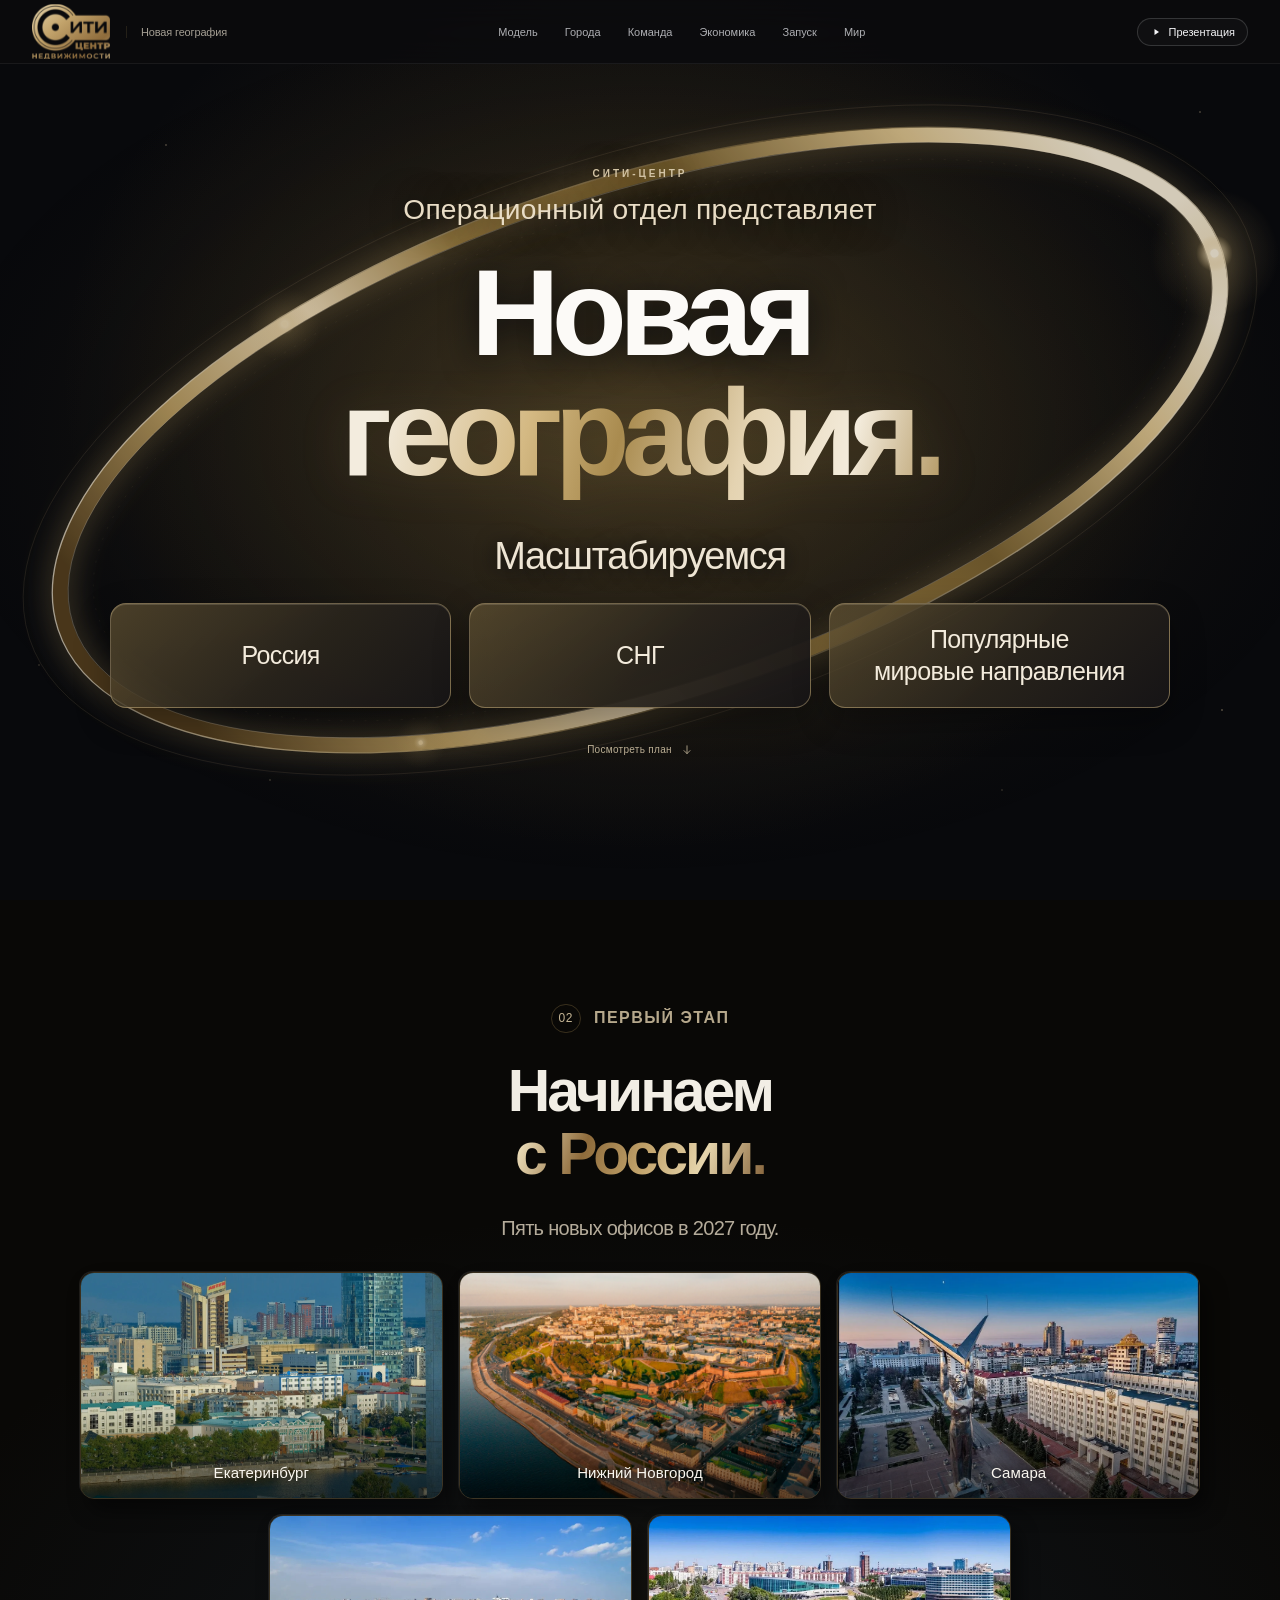
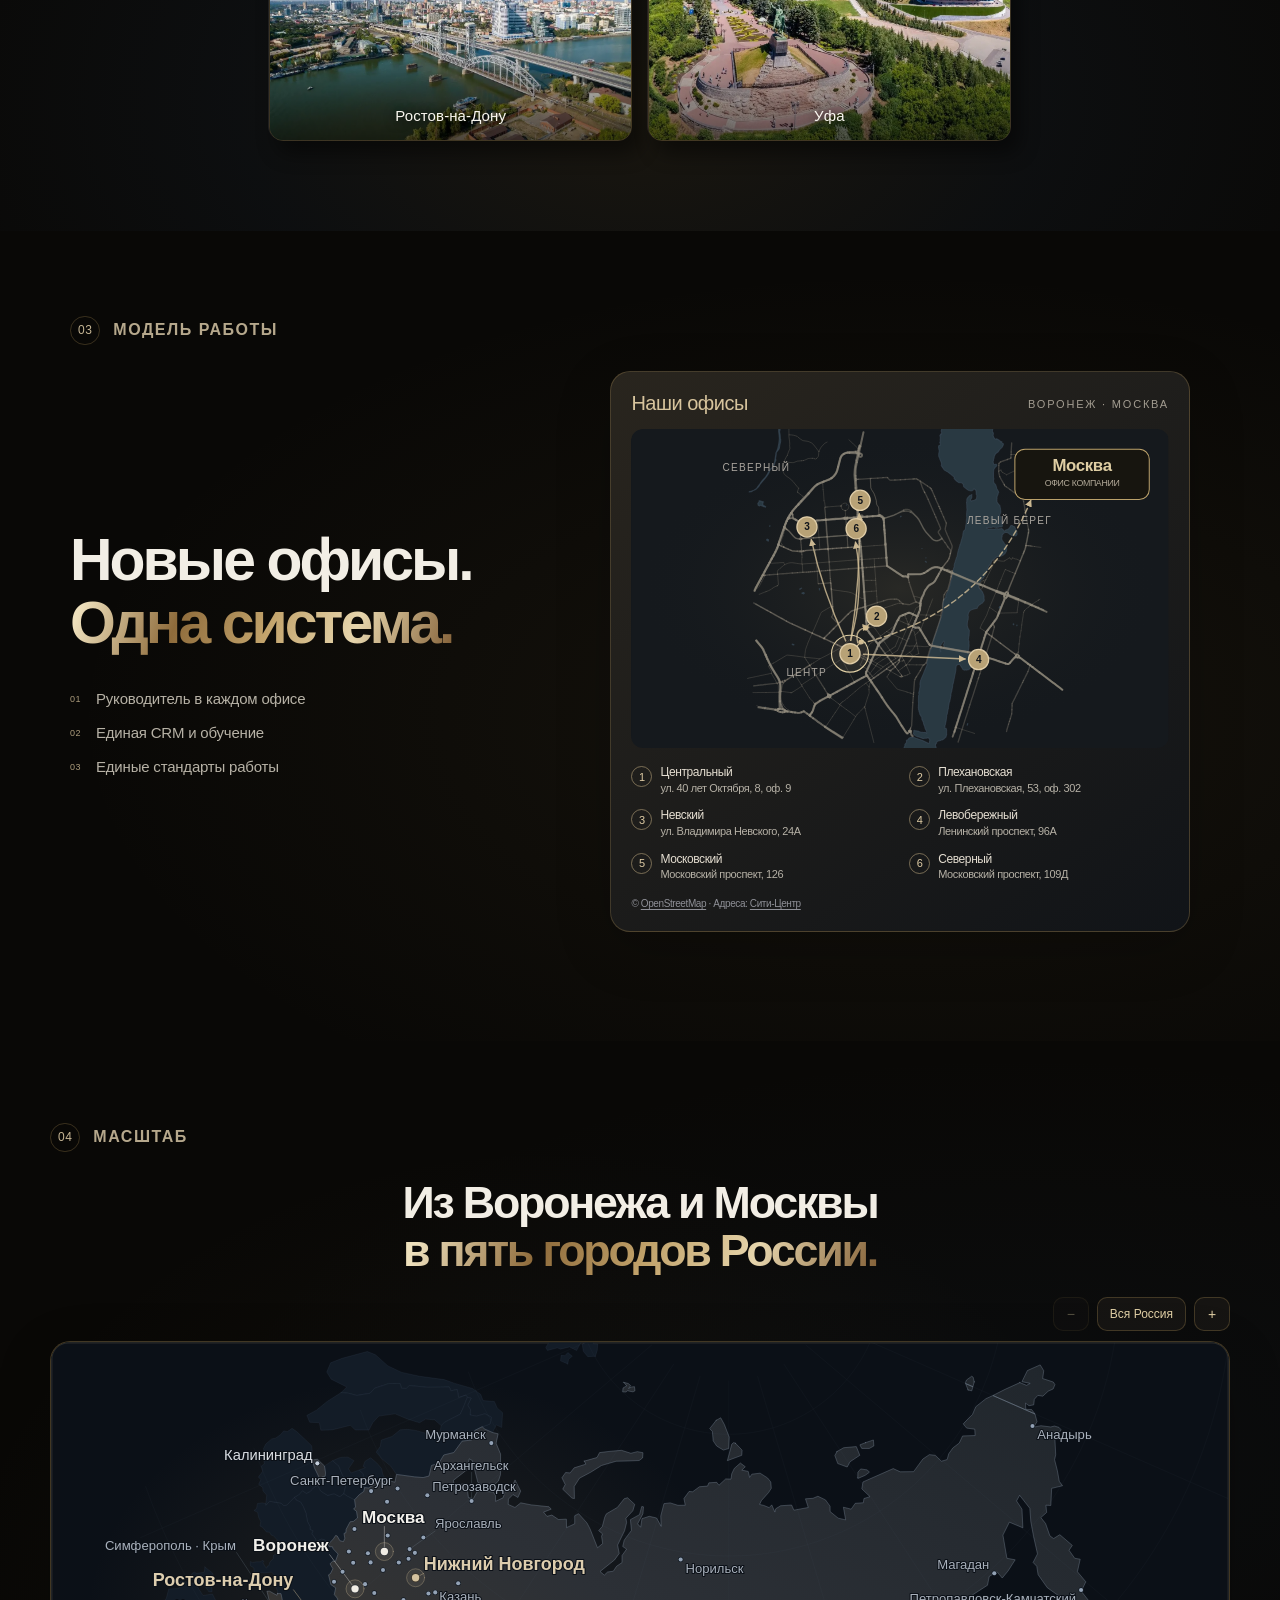
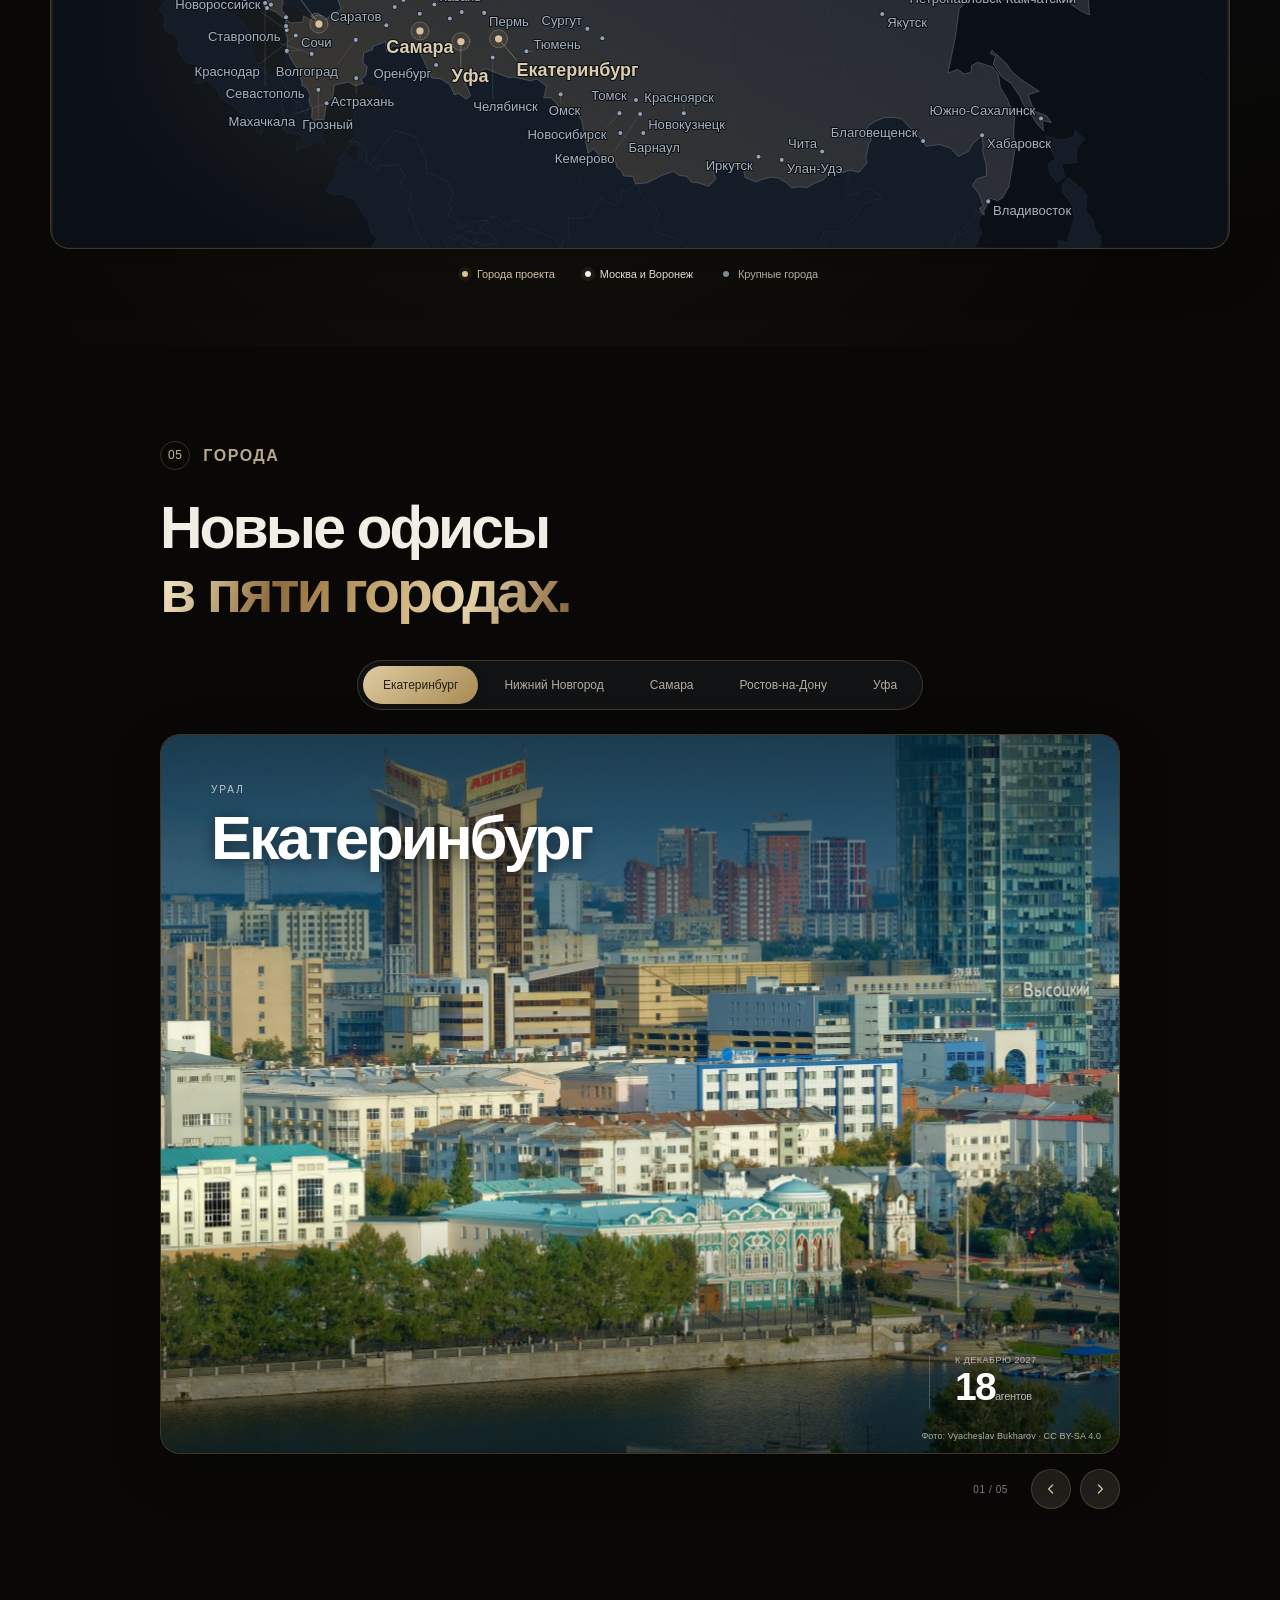
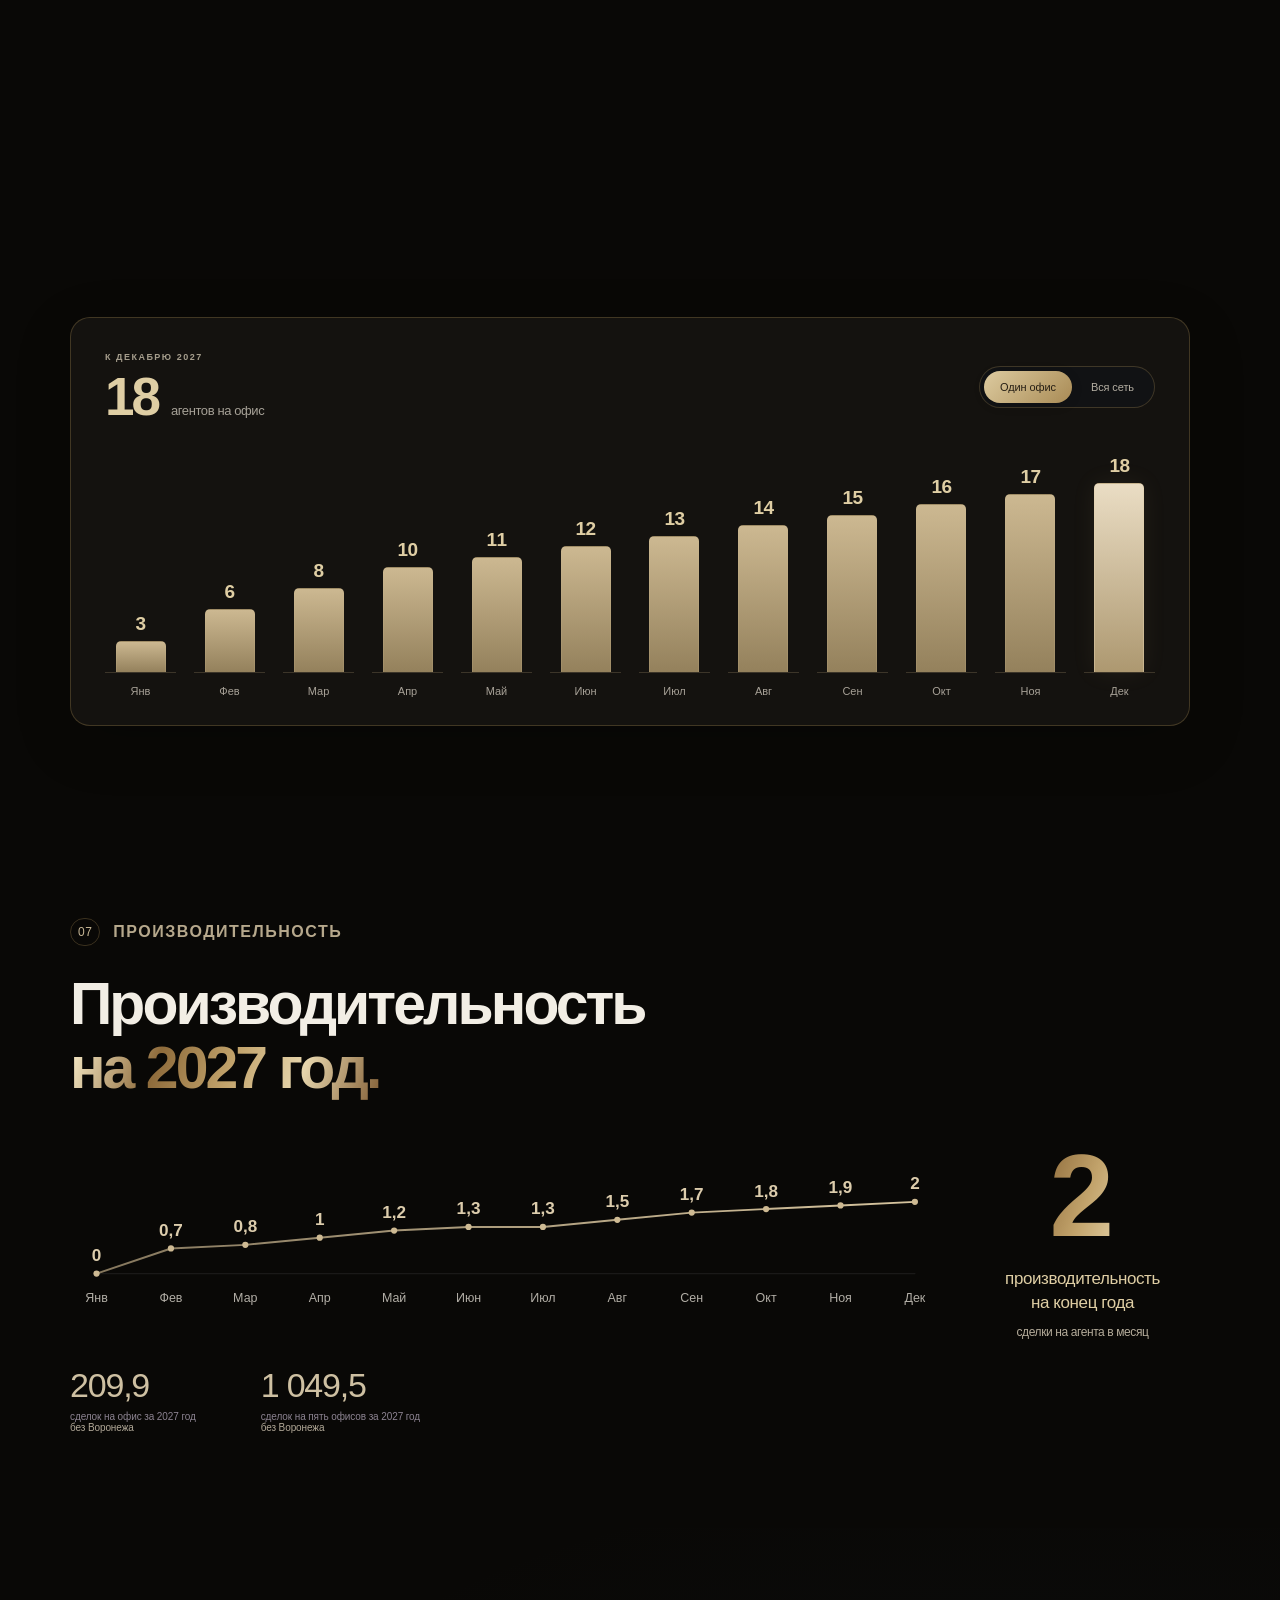
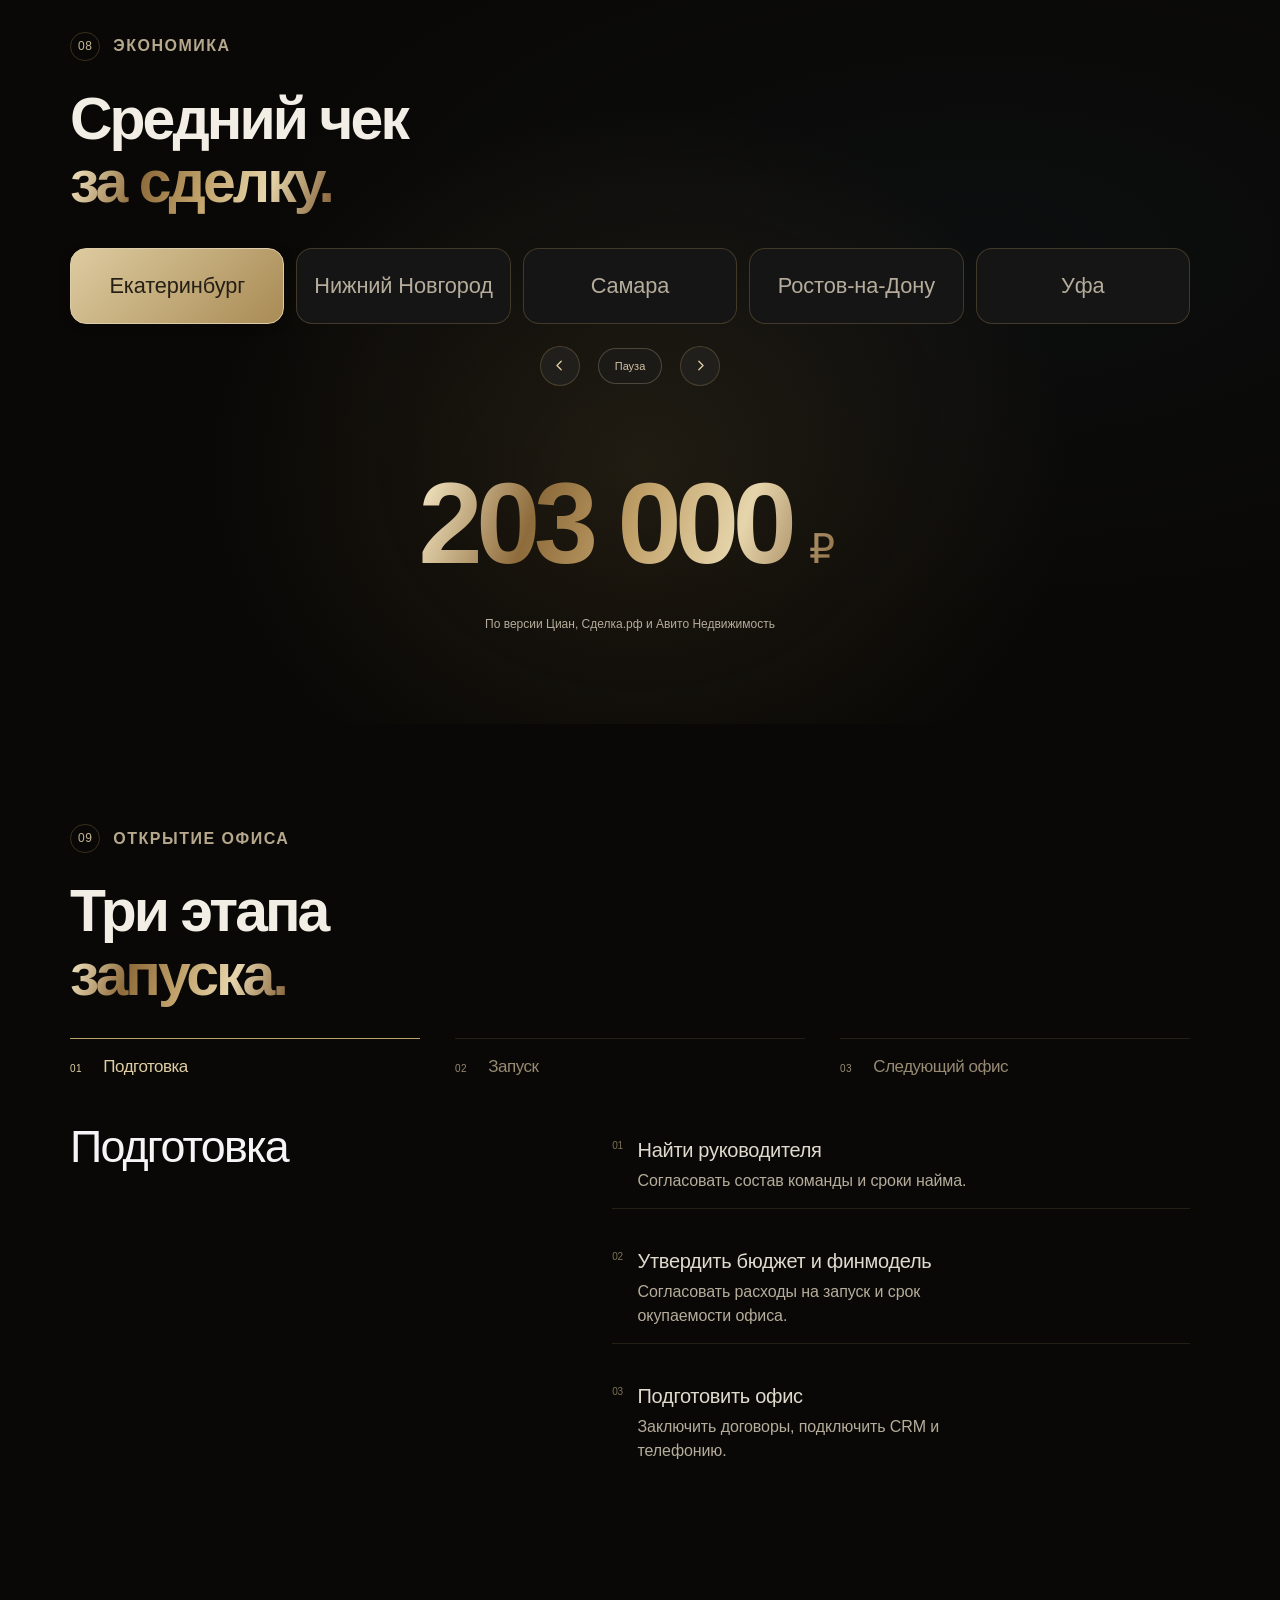
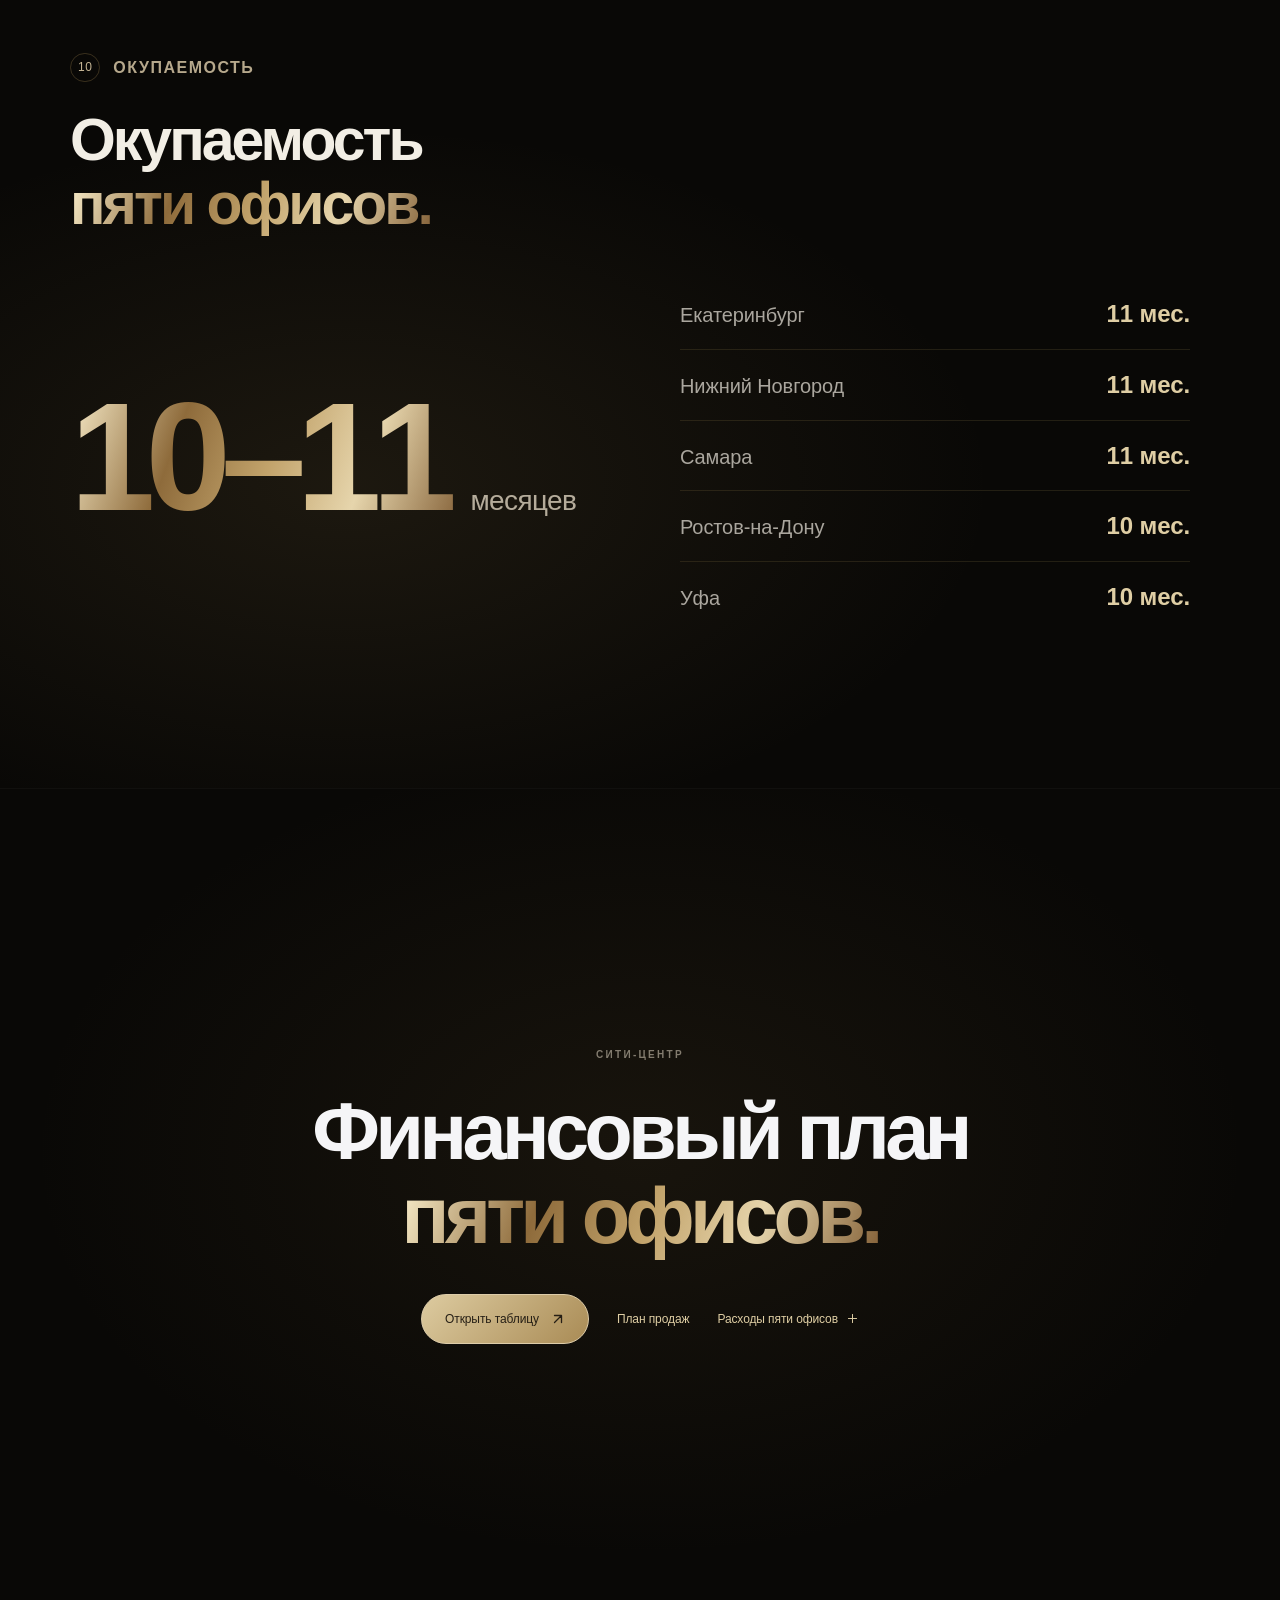
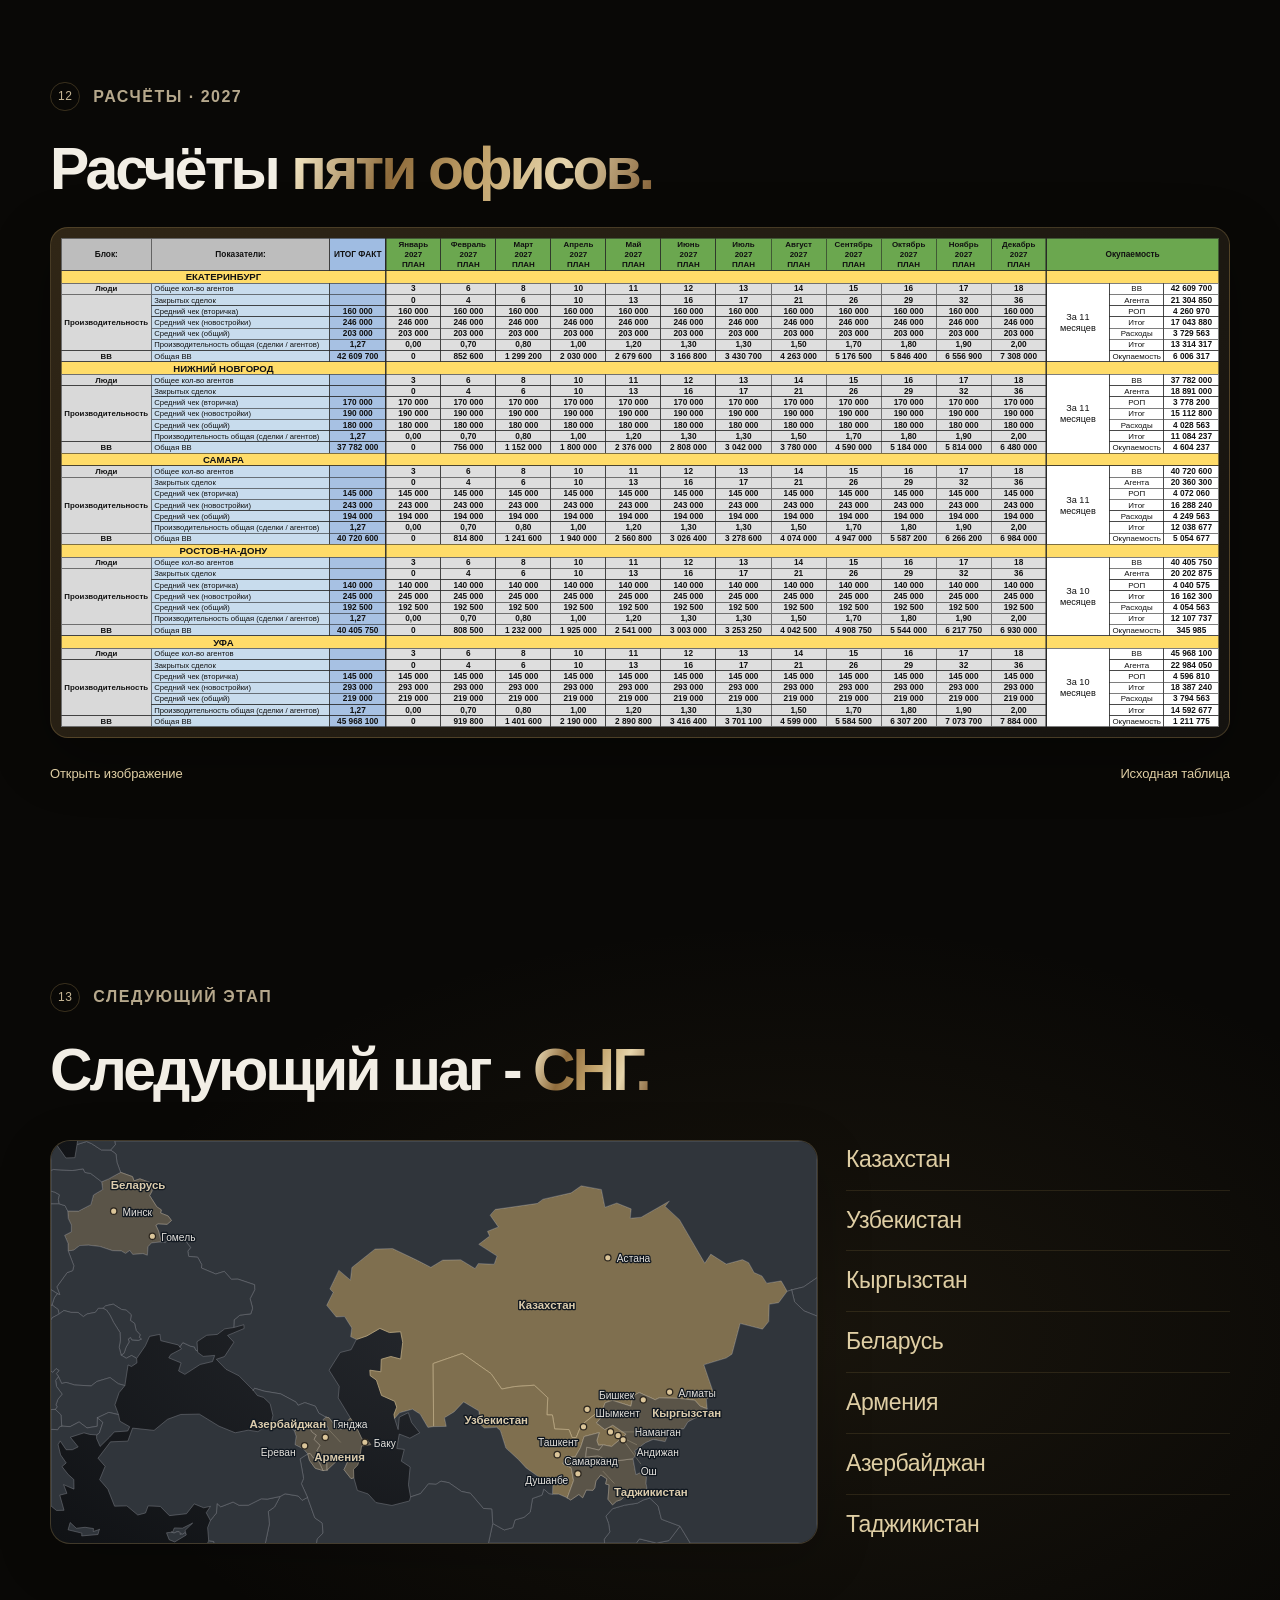
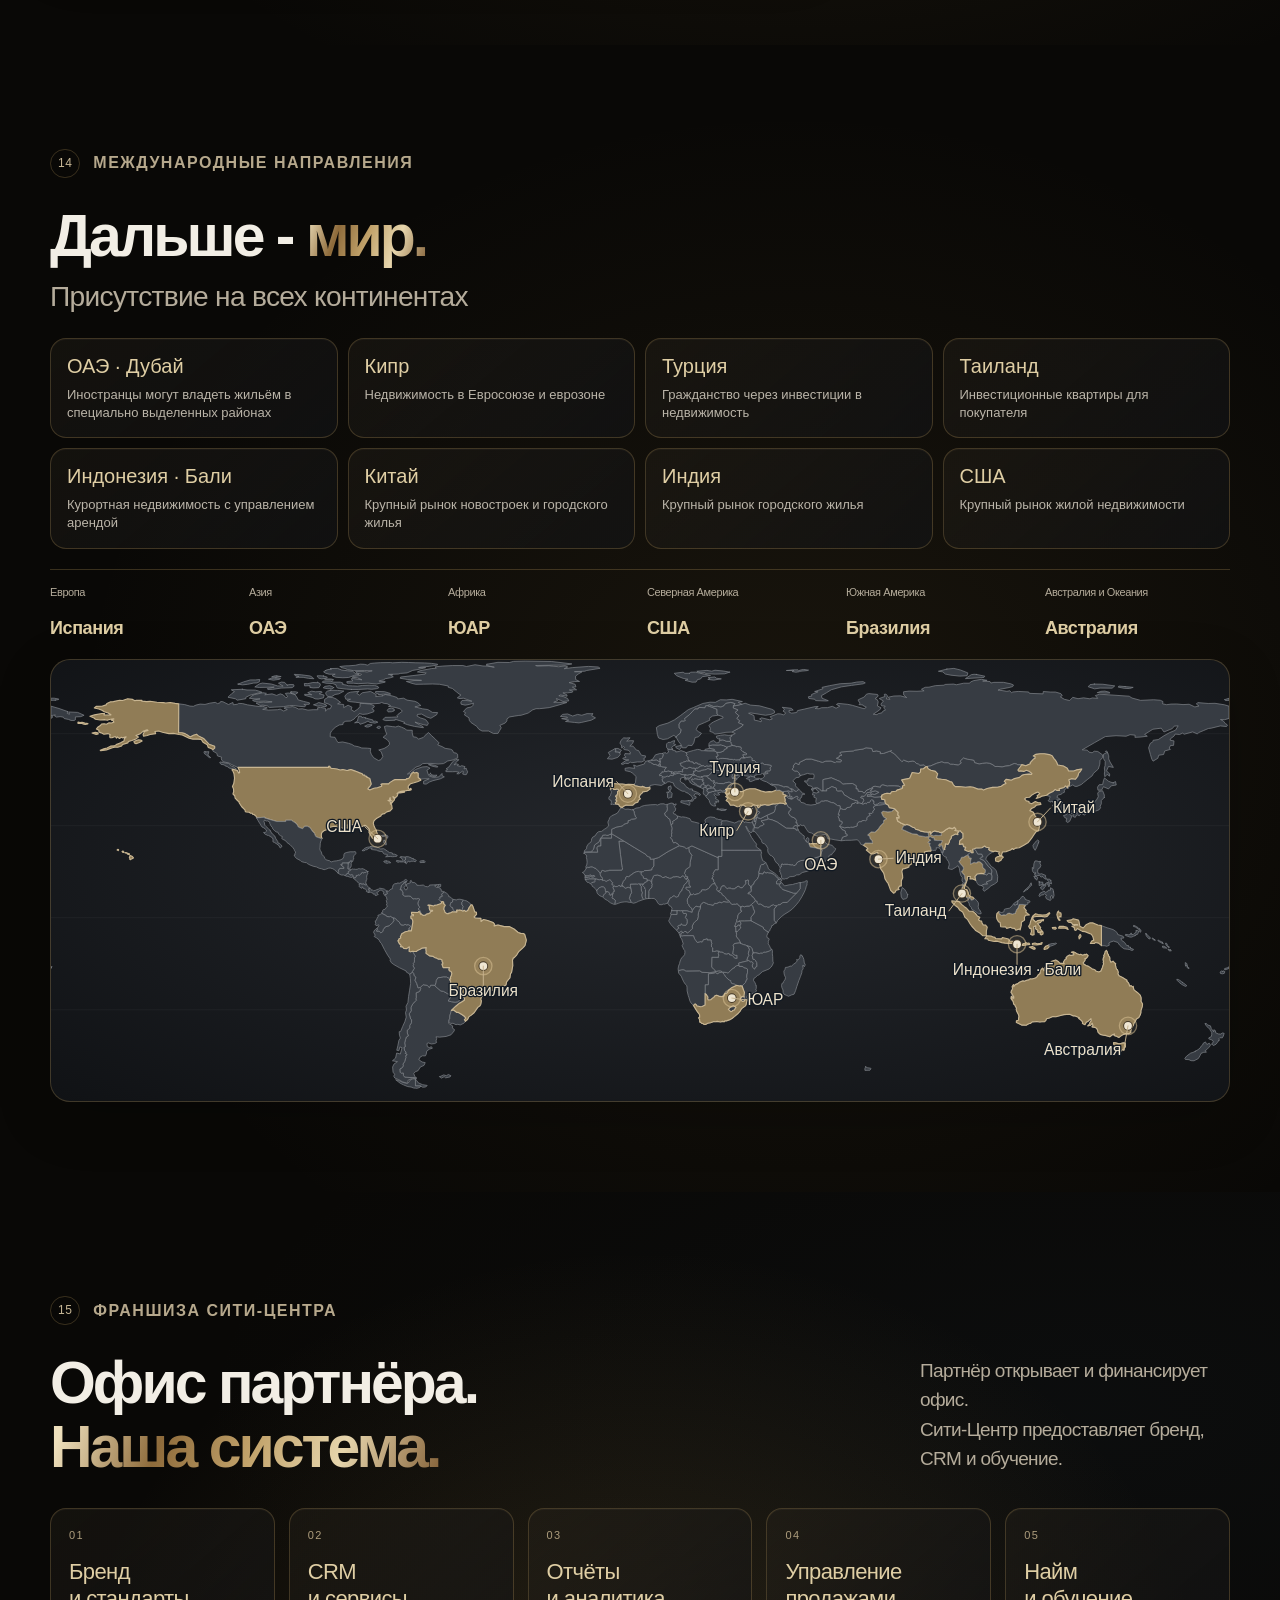
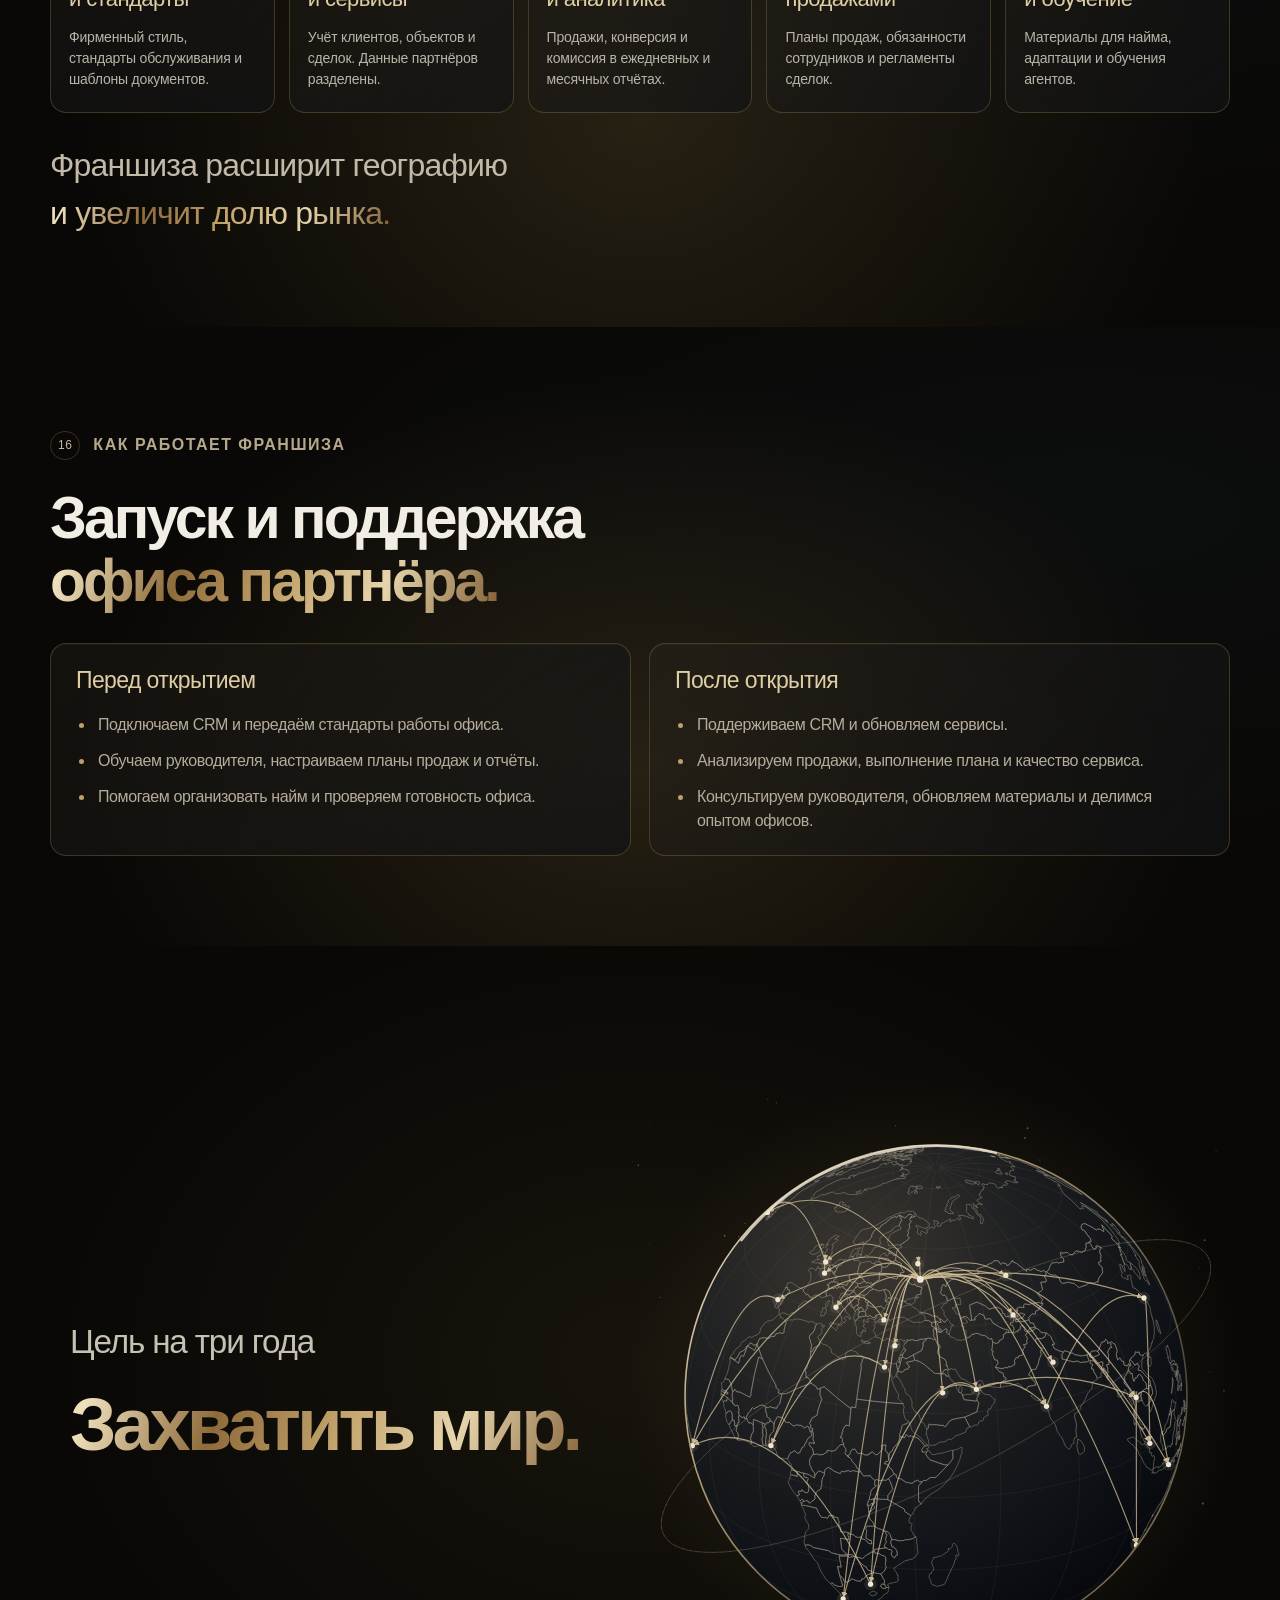
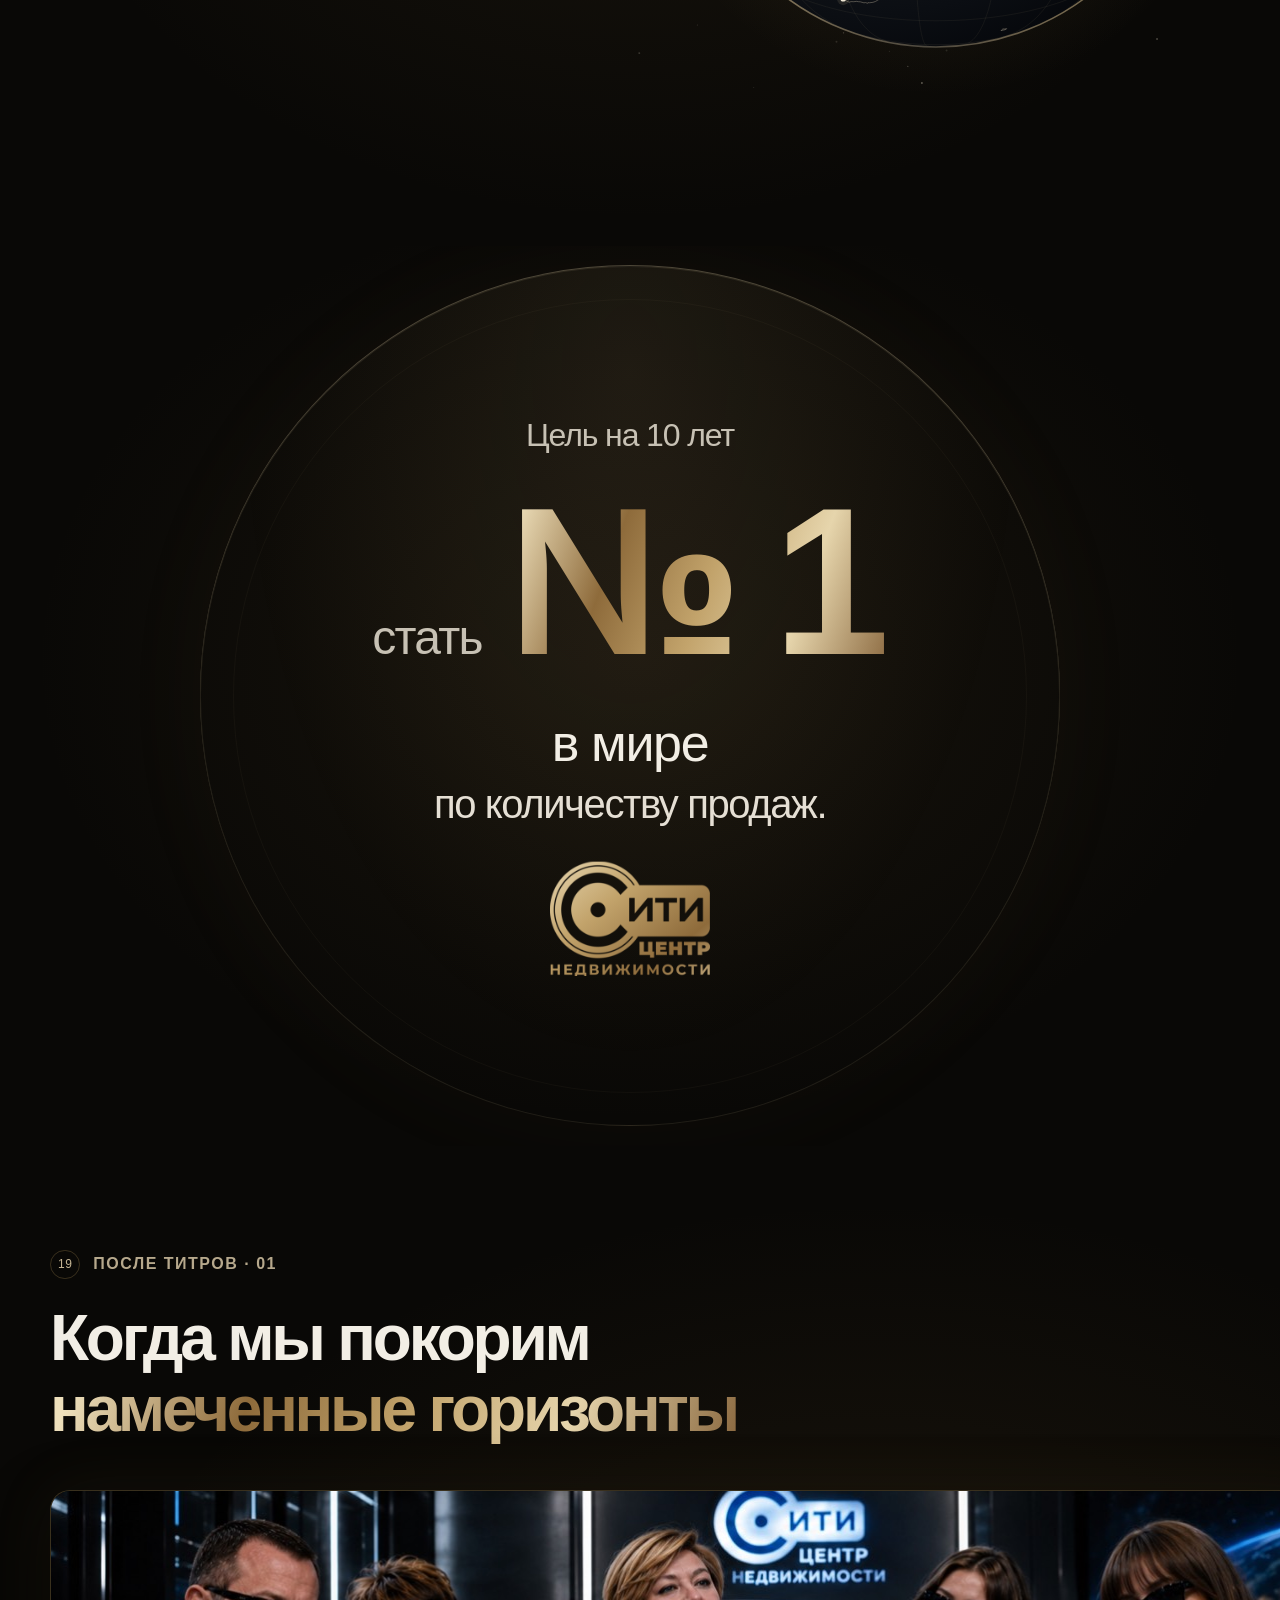
==== commit 35be2af6: "Add Sdelka and Avito to the requested slide eight caption" ====
--- a/index.html
+++ b/index.html
@@ -534,7 +534,7 @@
       <div class="section-inner"><div class="chapter-label" data-reveal><span>08</span> ЭКОНОМИКА</div><h2 class="display-heading" id="economics-title" data-reveal>Средний чек<br><span class="metal-text">за сделку.</span></h2>
         <div class="economy-city-selector" id="economy-city-selector" role="group" aria-label="Выберите город для просмотра среднего чека"></div>
         <div class="economy-rotation"><button class="average-arrow" id="previous-average" aria-label="Предыдущий средний чек"><svg viewBox="0 0 20 20" aria-hidden="true"><path d="m8 5 5 5-5 5"/></svg></button><button id="economy-rotation-toggle" aria-pressed="false" aria-label="Приостановить автоматическую смену городов">Пауза</button><button class="average-arrow" id="next-average" aria-label="Следующий средний чек"><svg viewBox="0 0 20 20" aria-hidden="true"><path d="m8 5 5 5-5 5"/></svg></button></div>
-        <div class="economy-stage" data-reveal><div class="average-check"><strong class="metal-text" id="average-value">203 000<span>₽</span></strong></div></div><p class="average-source" id="average-source" data-reveal>По версии Циан</p>
+        <div class="economy-stage" data-reveal><div class="average-check"><strong class="metal-text" id="average-value">203 000<span>₽</span></strong></div></div><p class="average-source" id="average-source" data-reveal>По версии Циан, Сделка.рф и Авито Недвижимость</p>
       </div>
     </section>
 
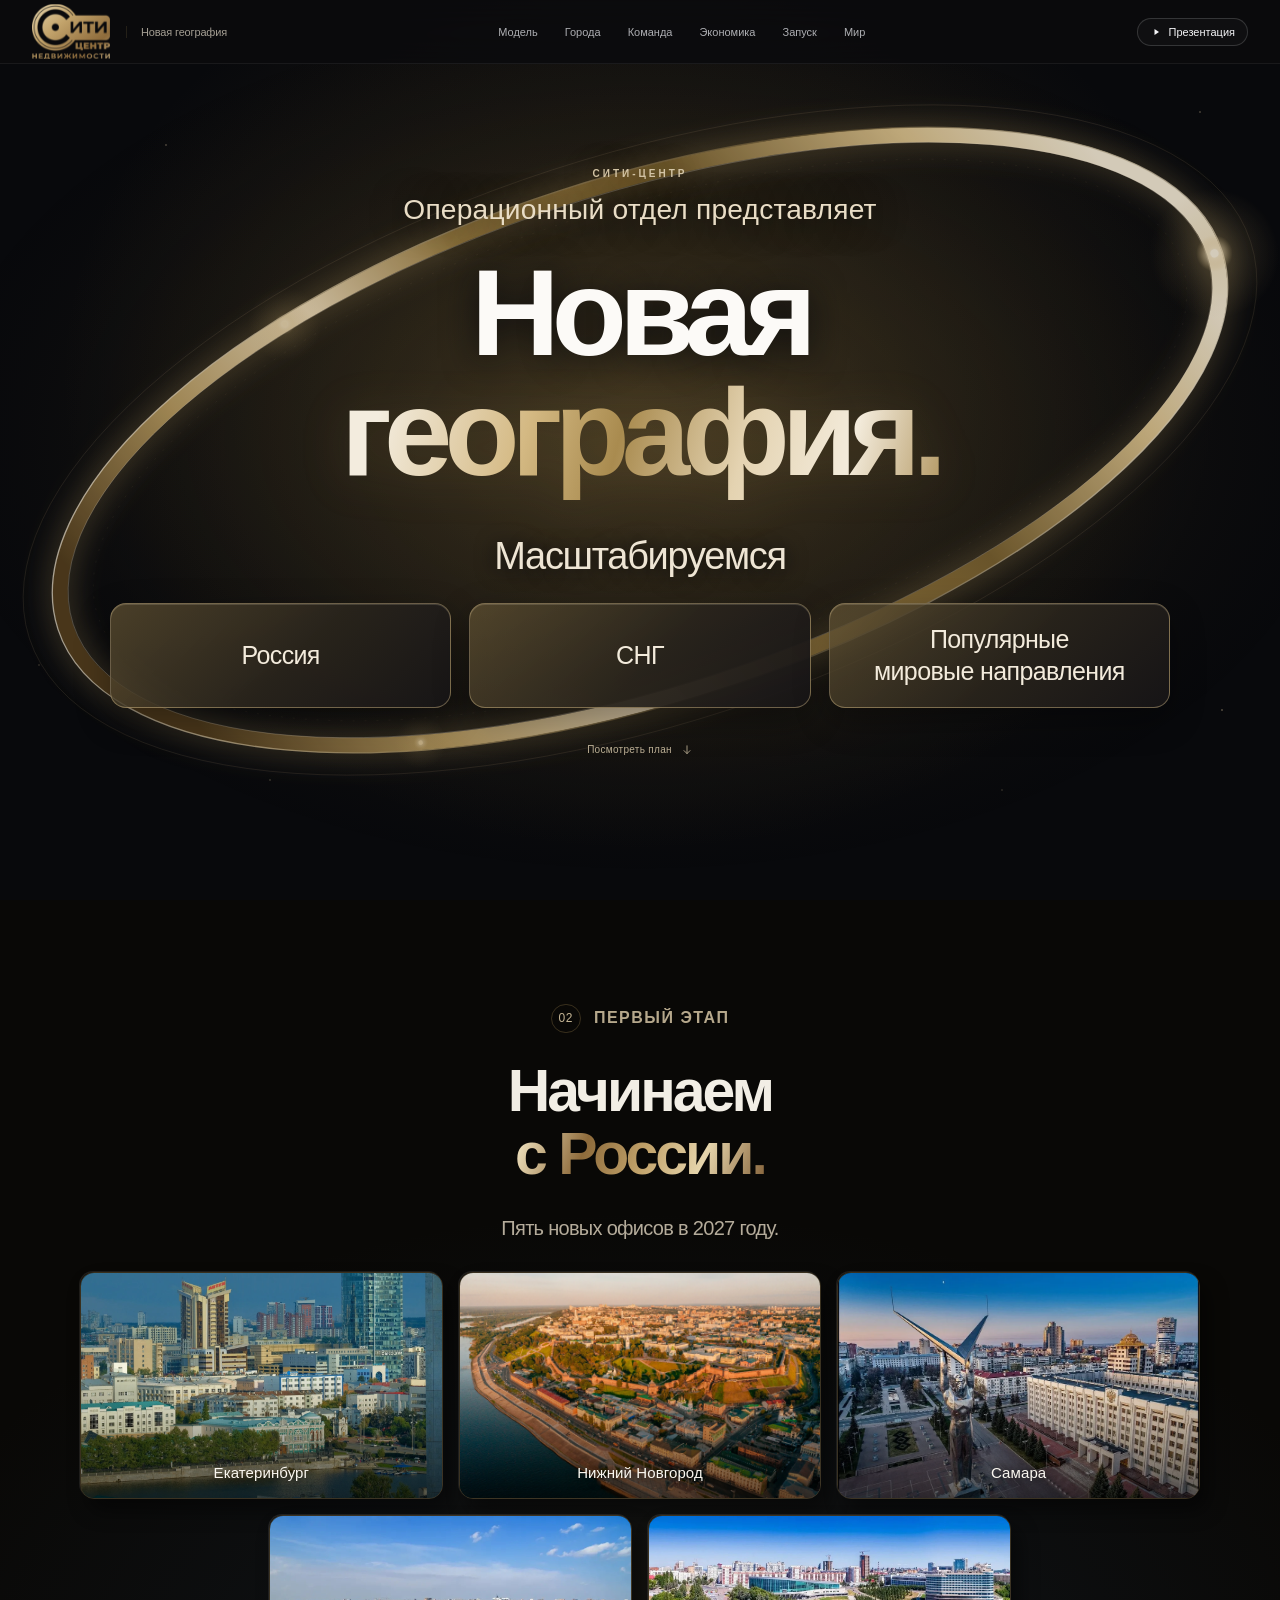
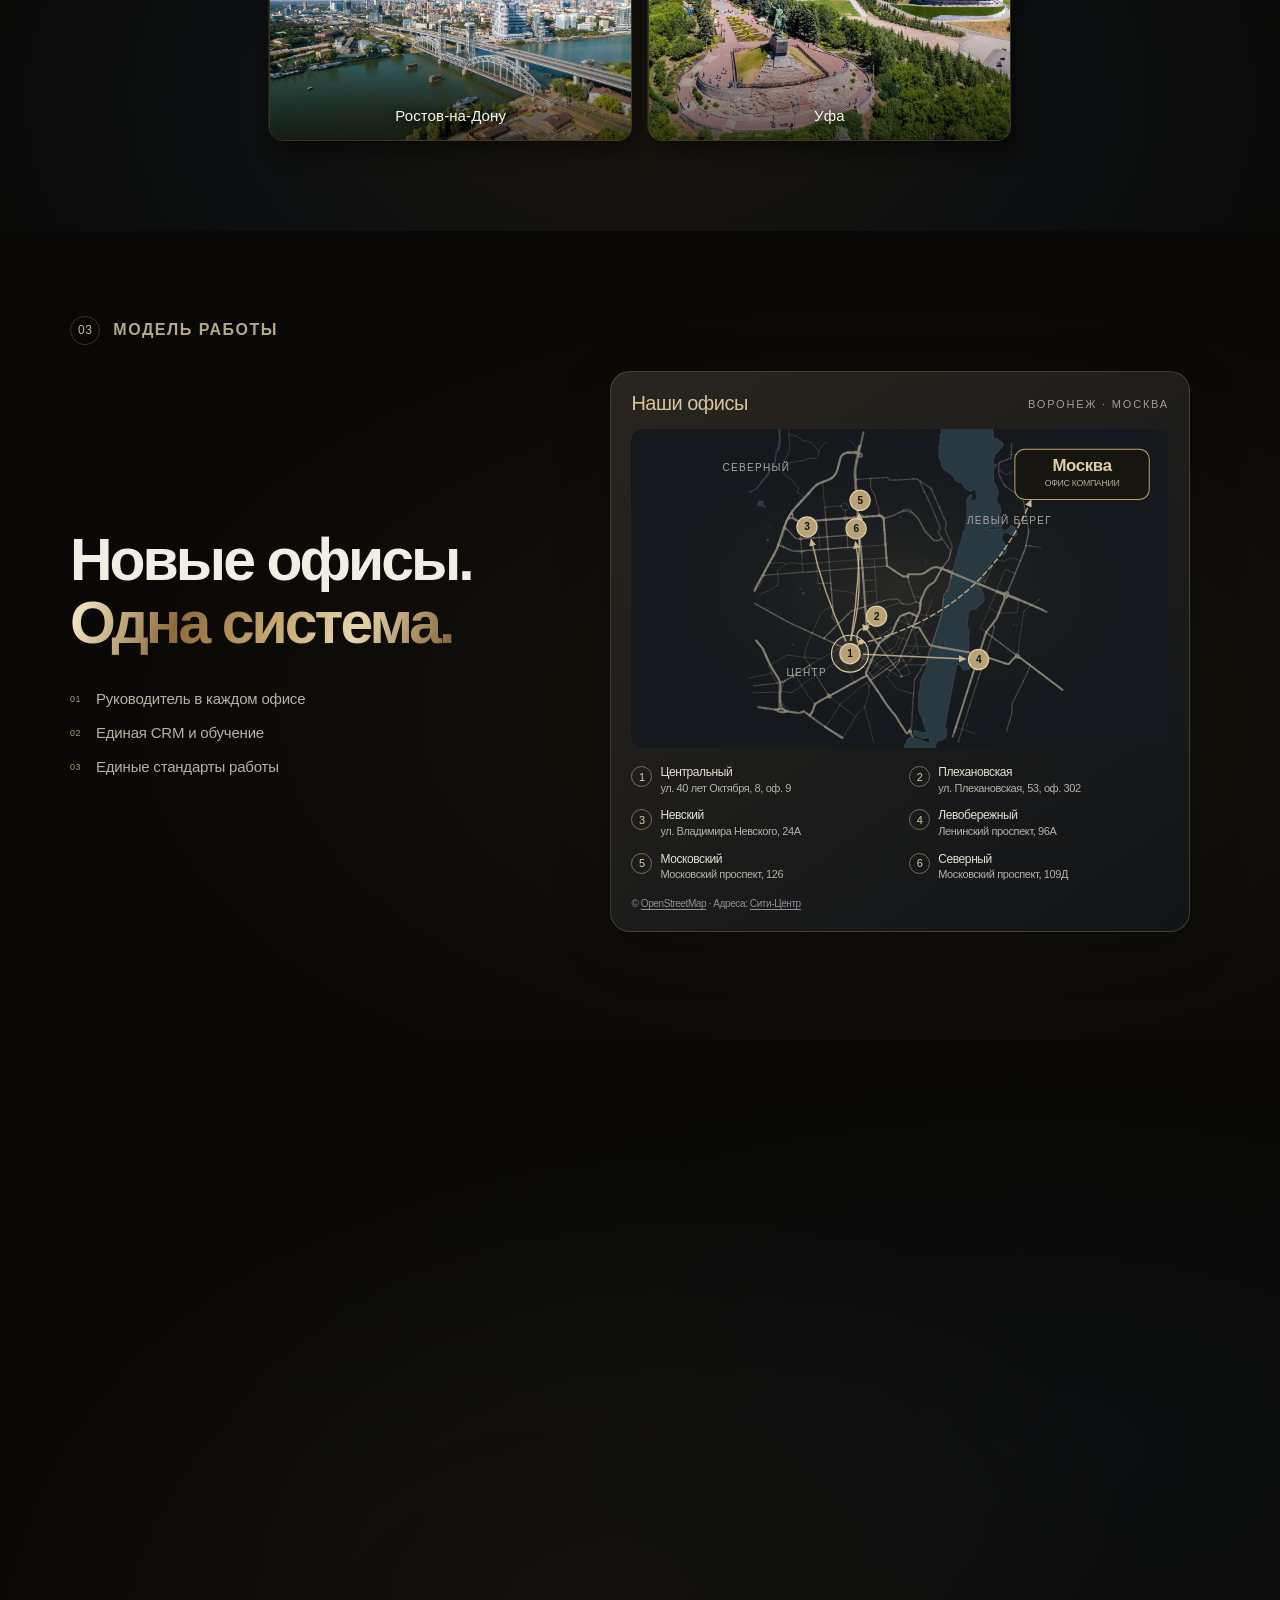
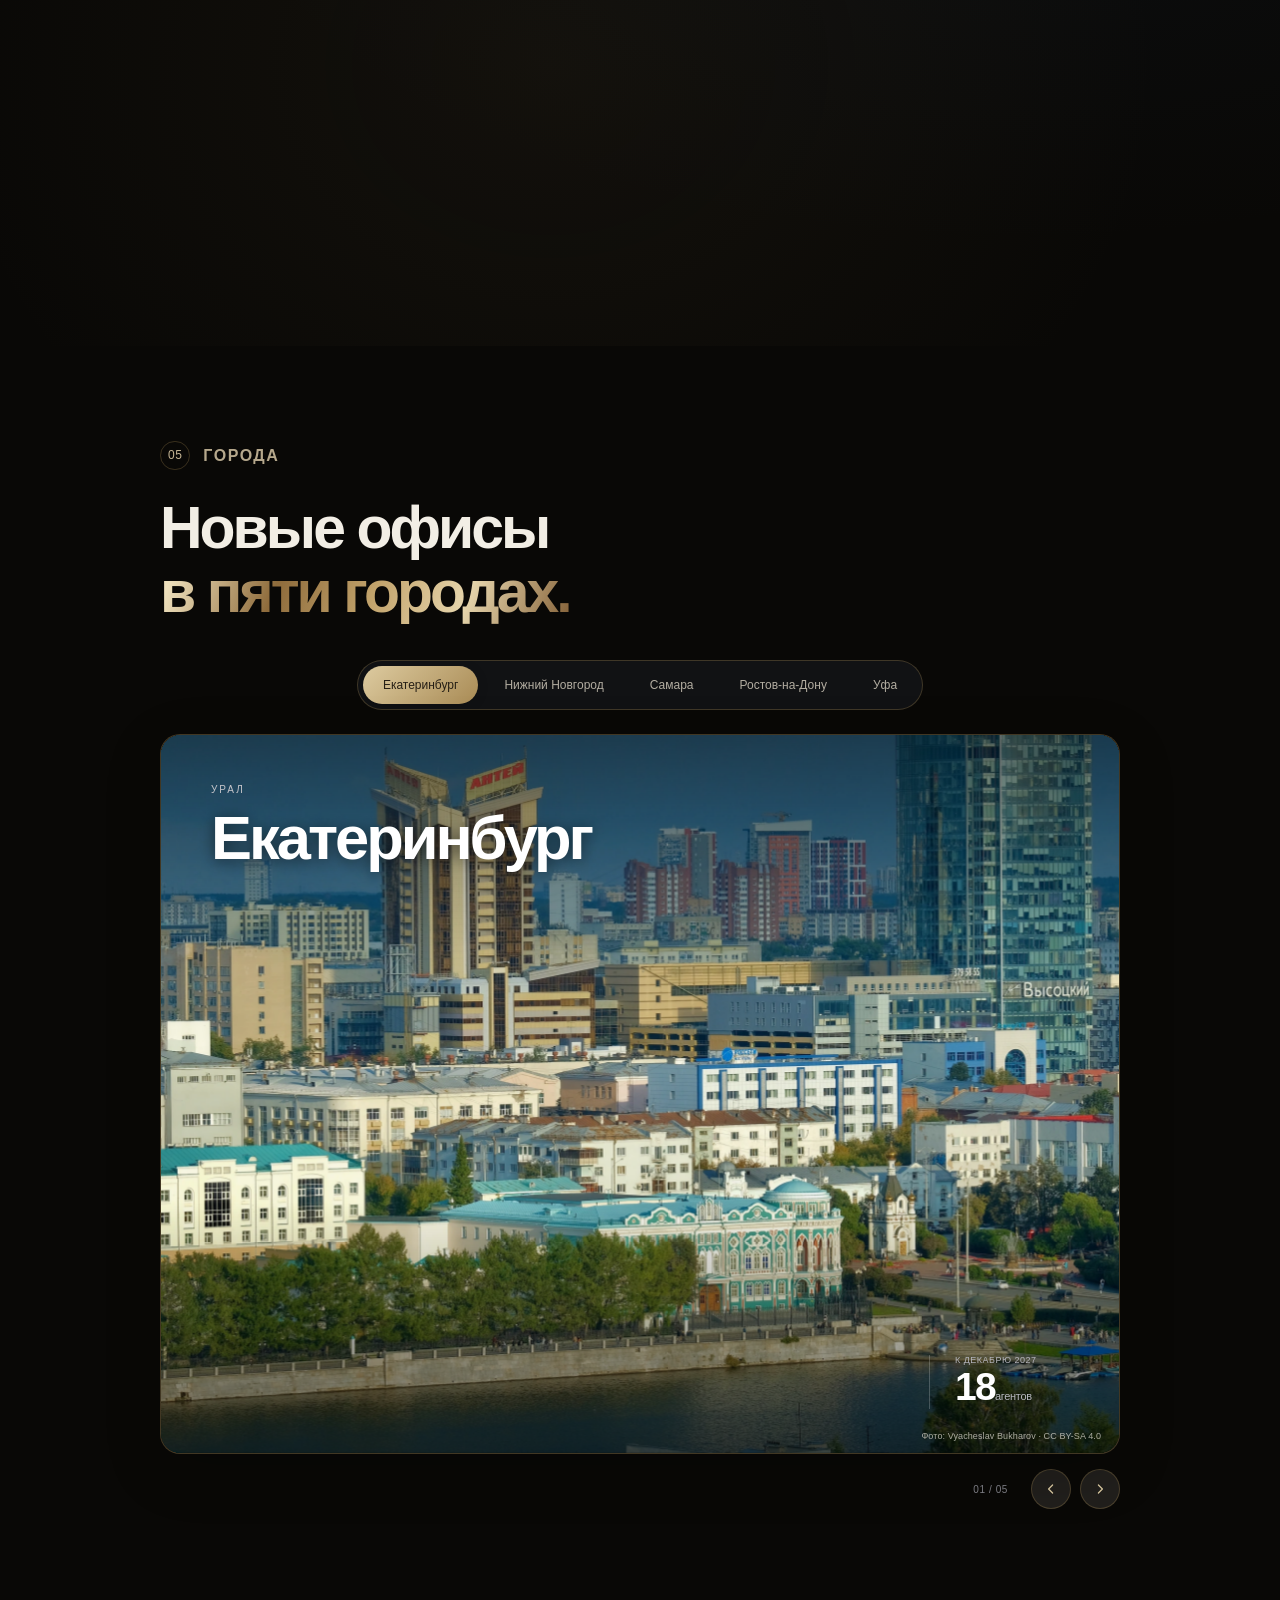
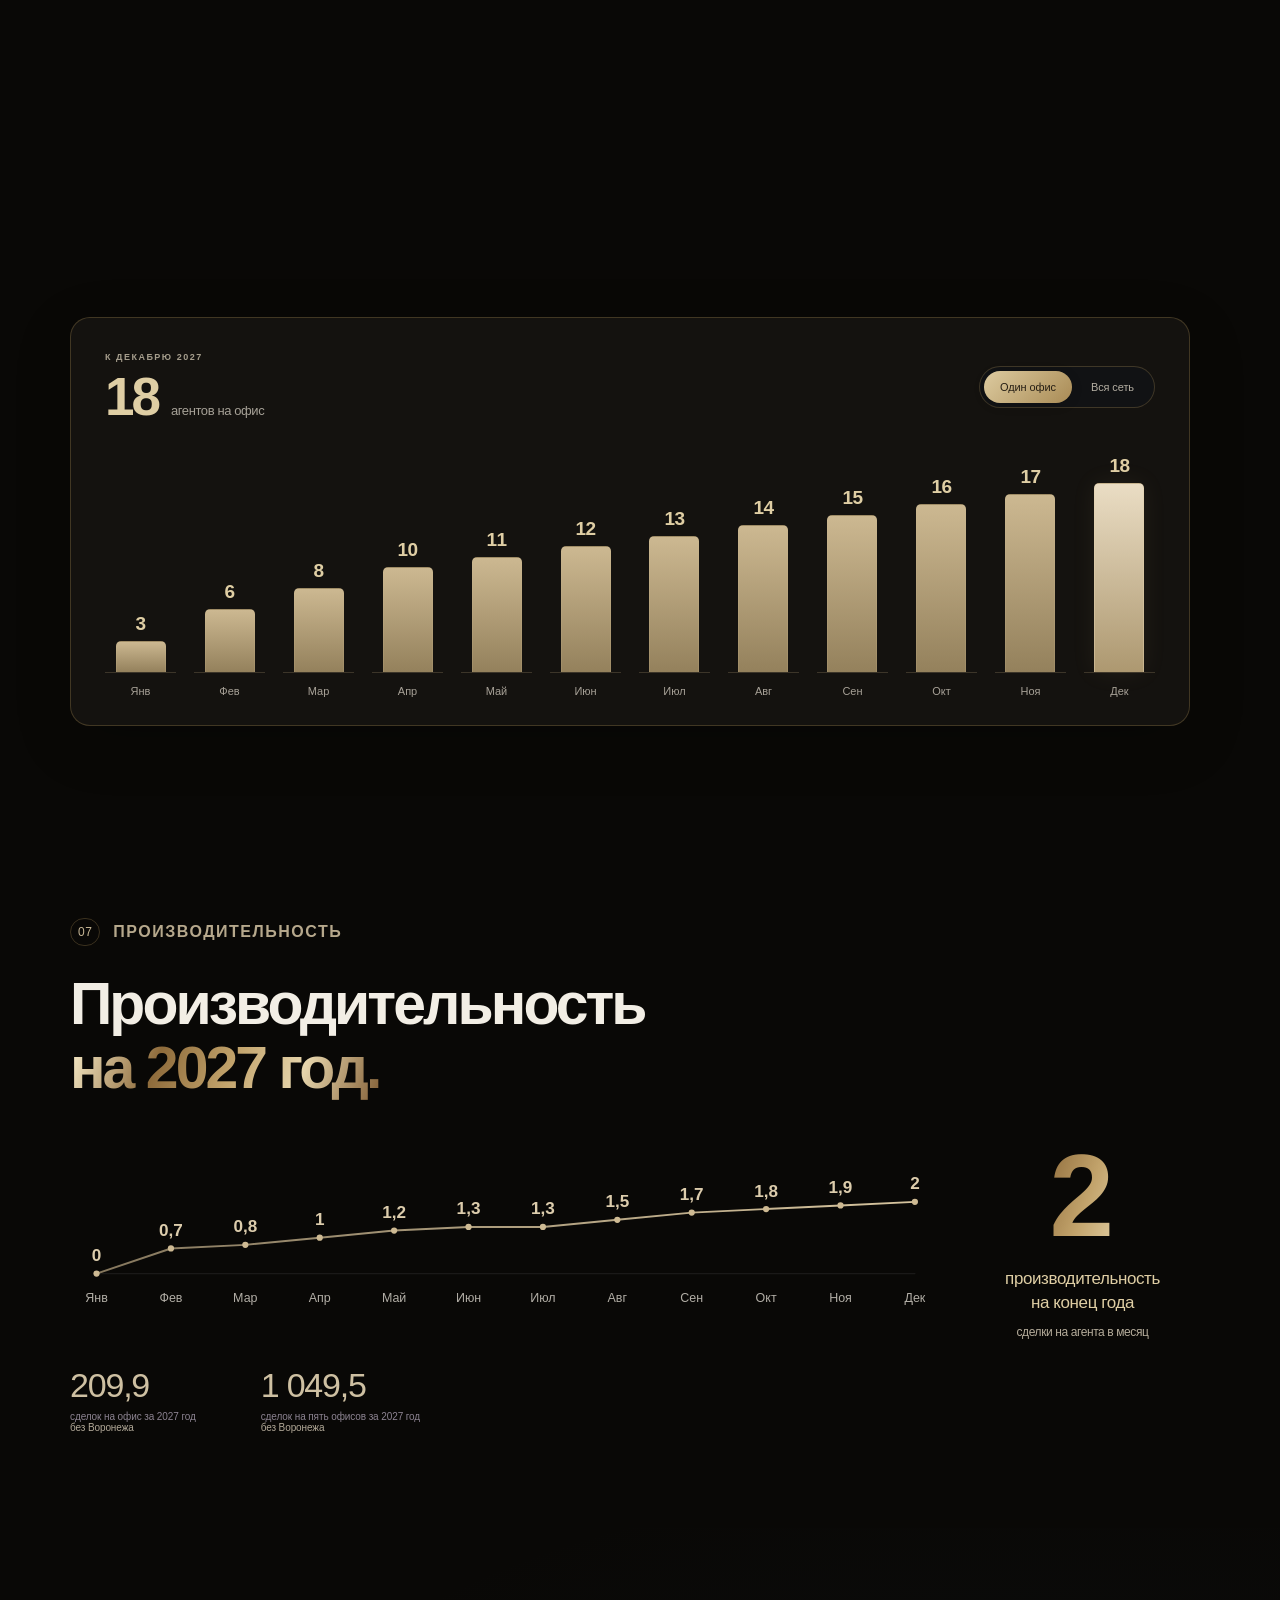
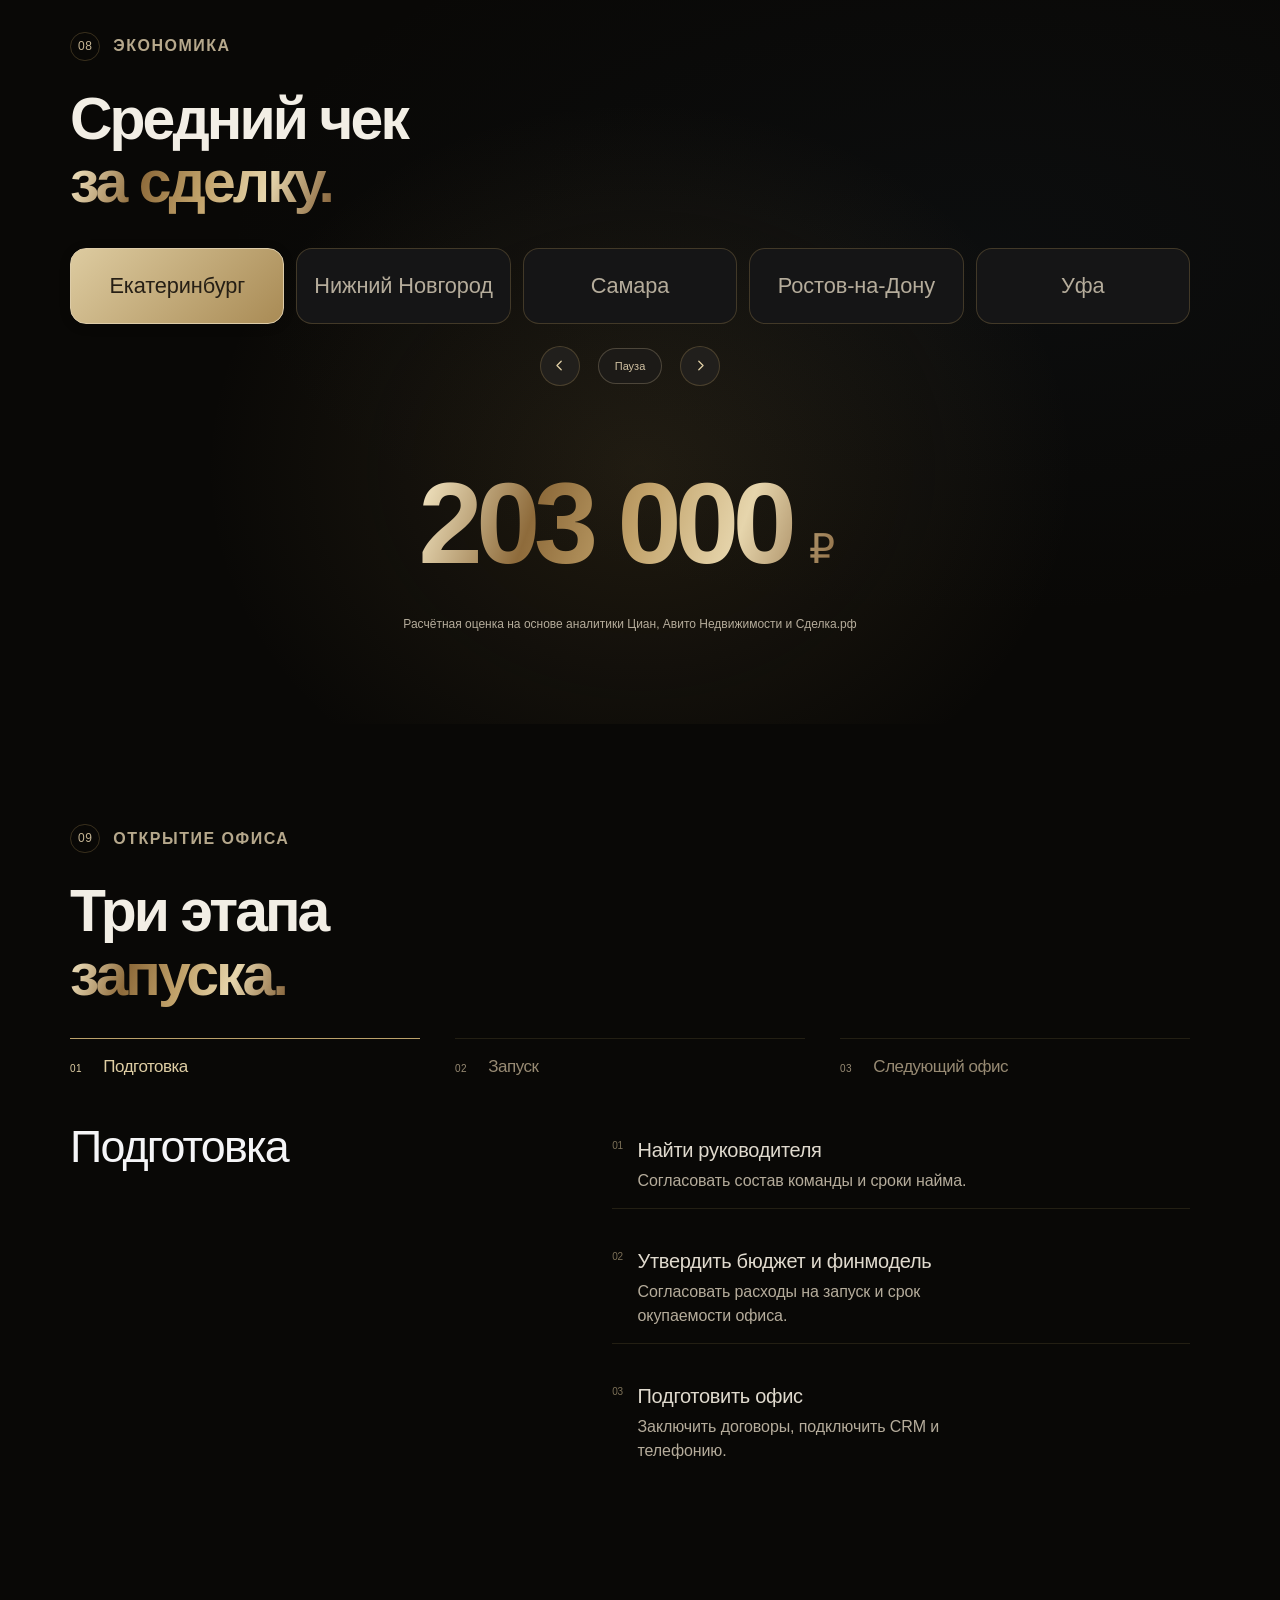
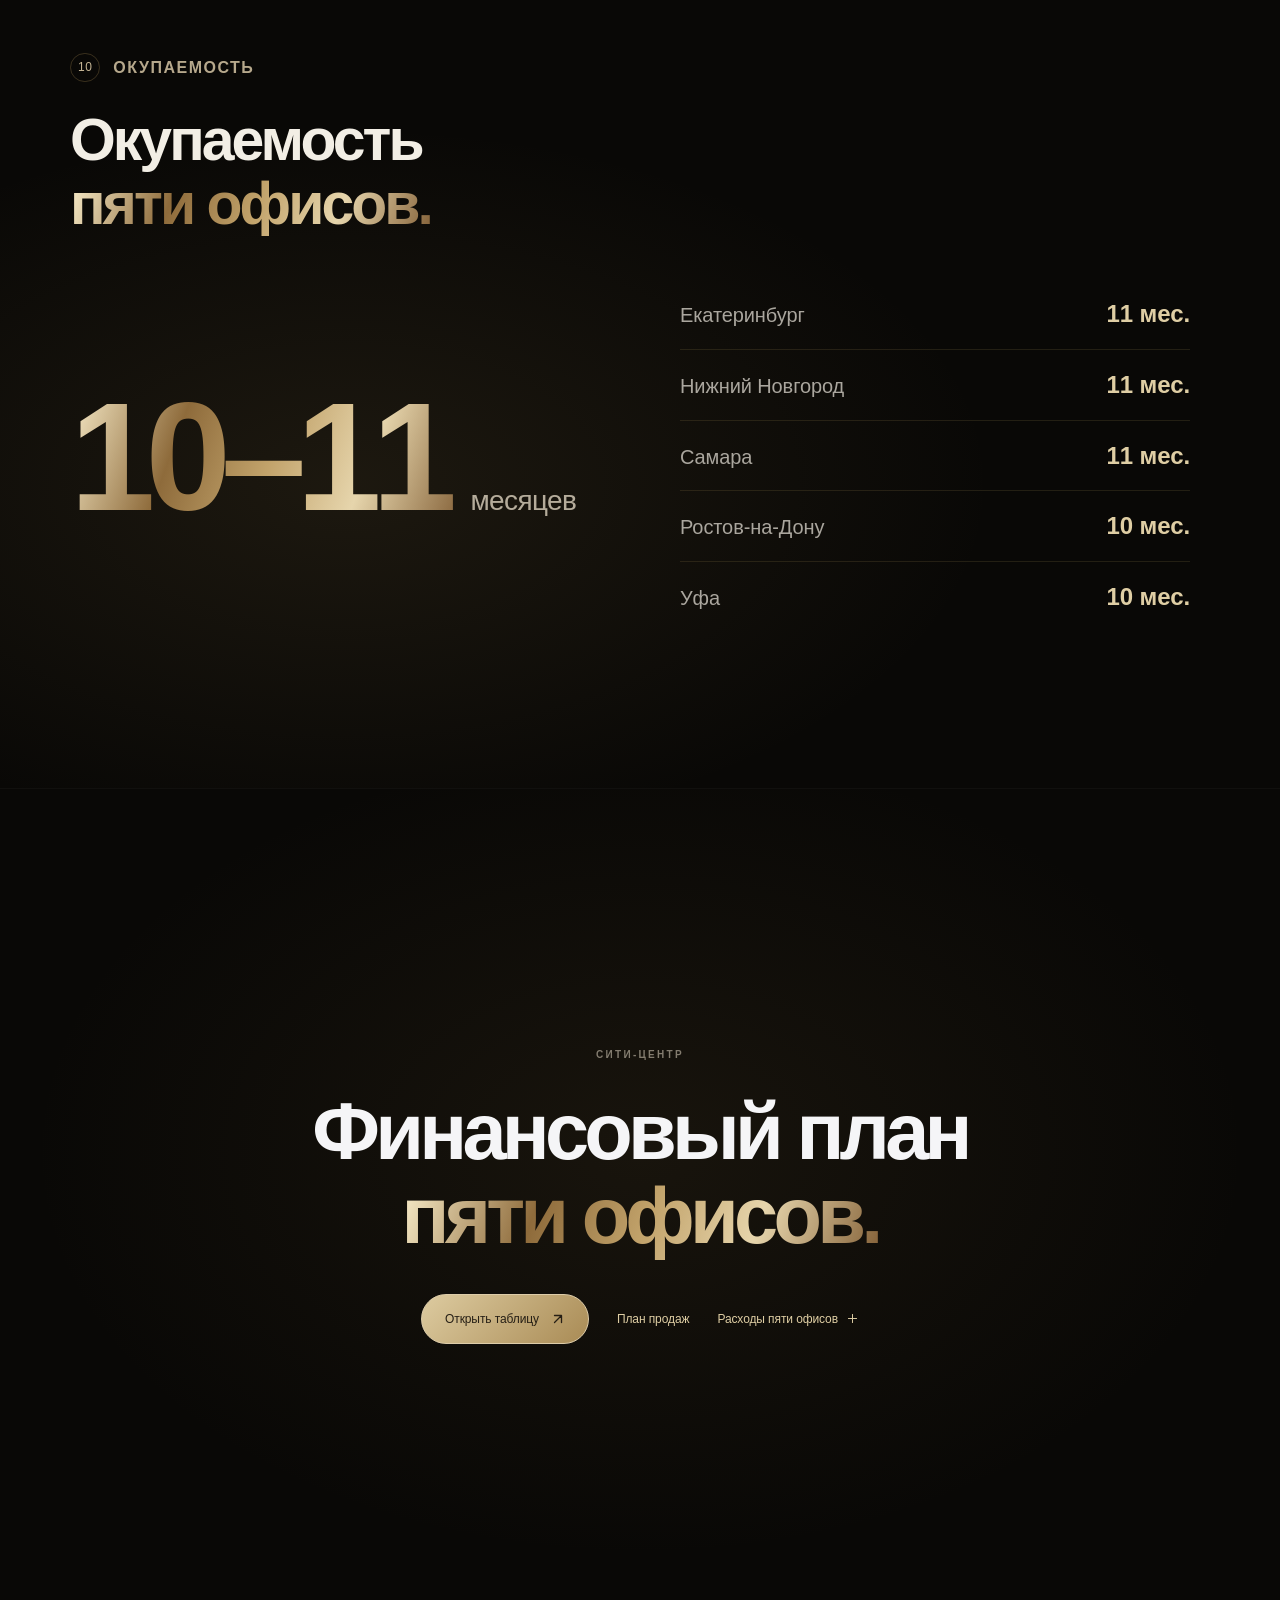
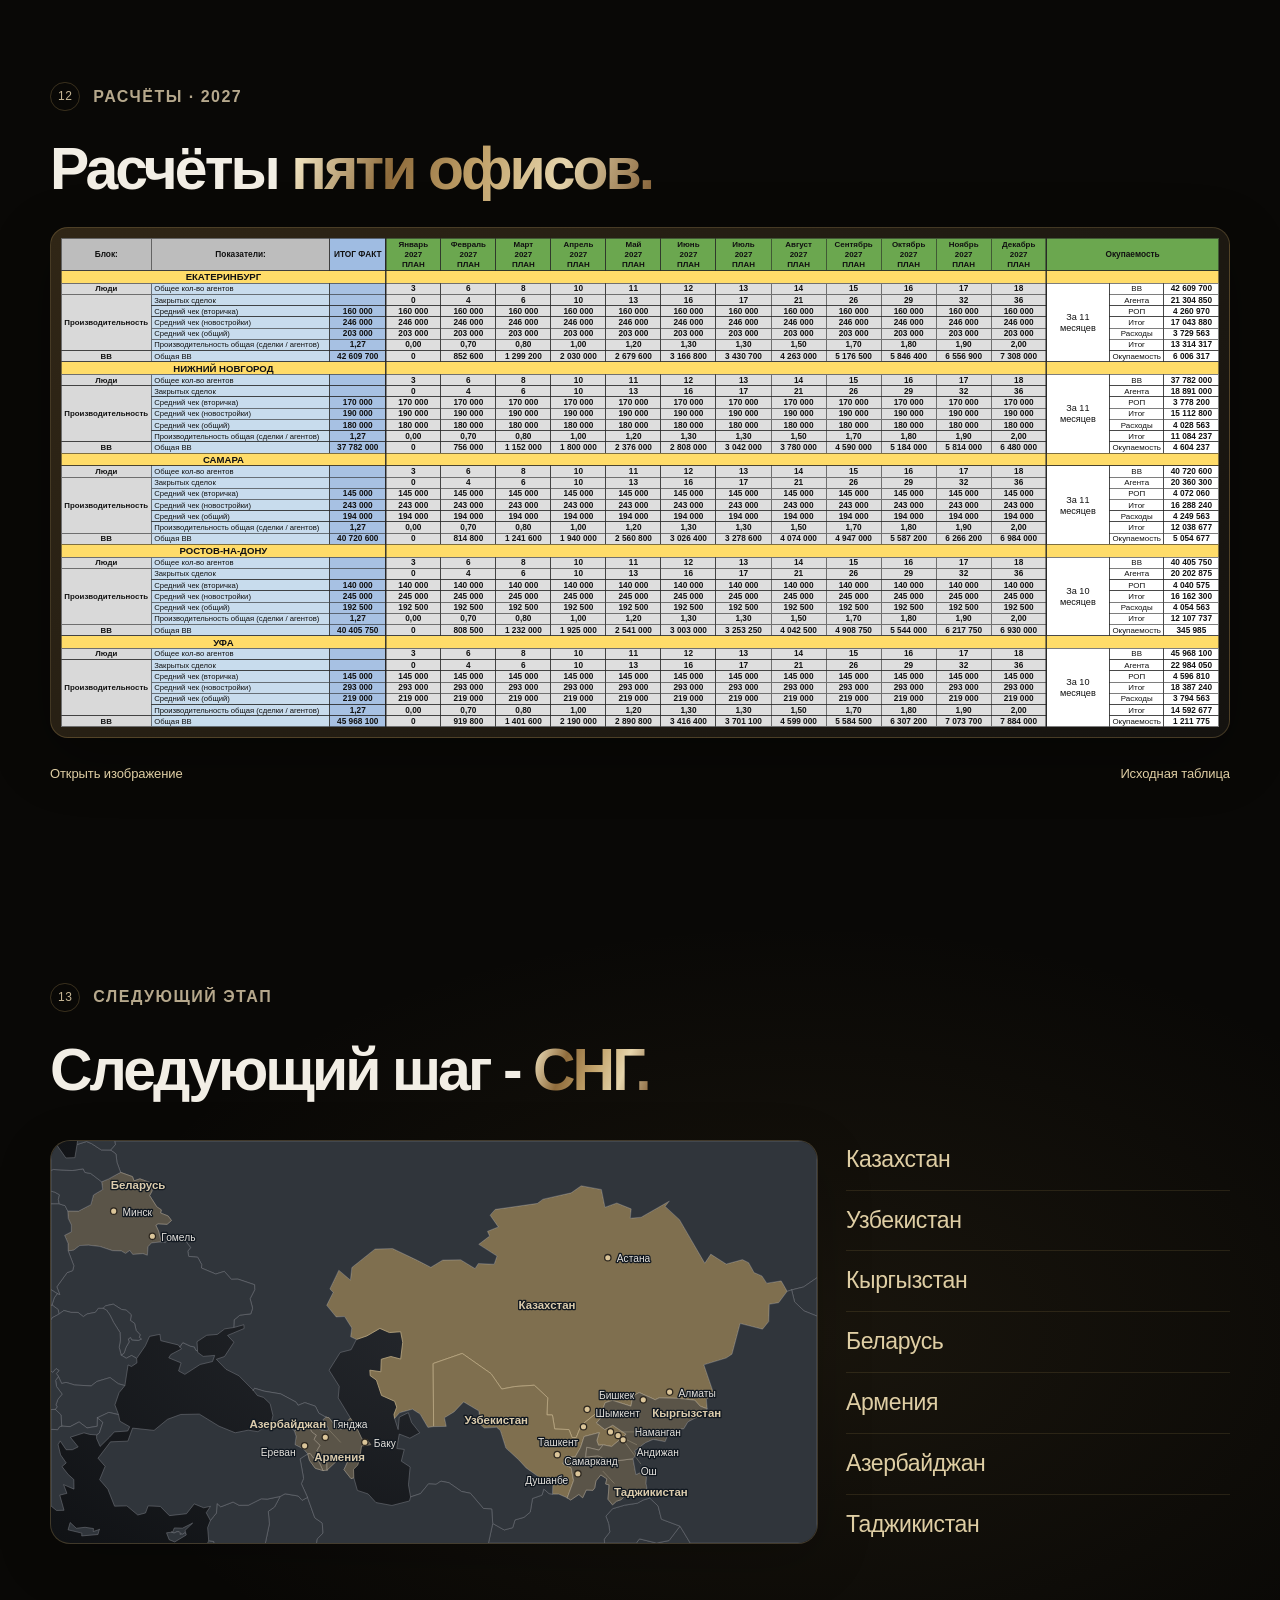
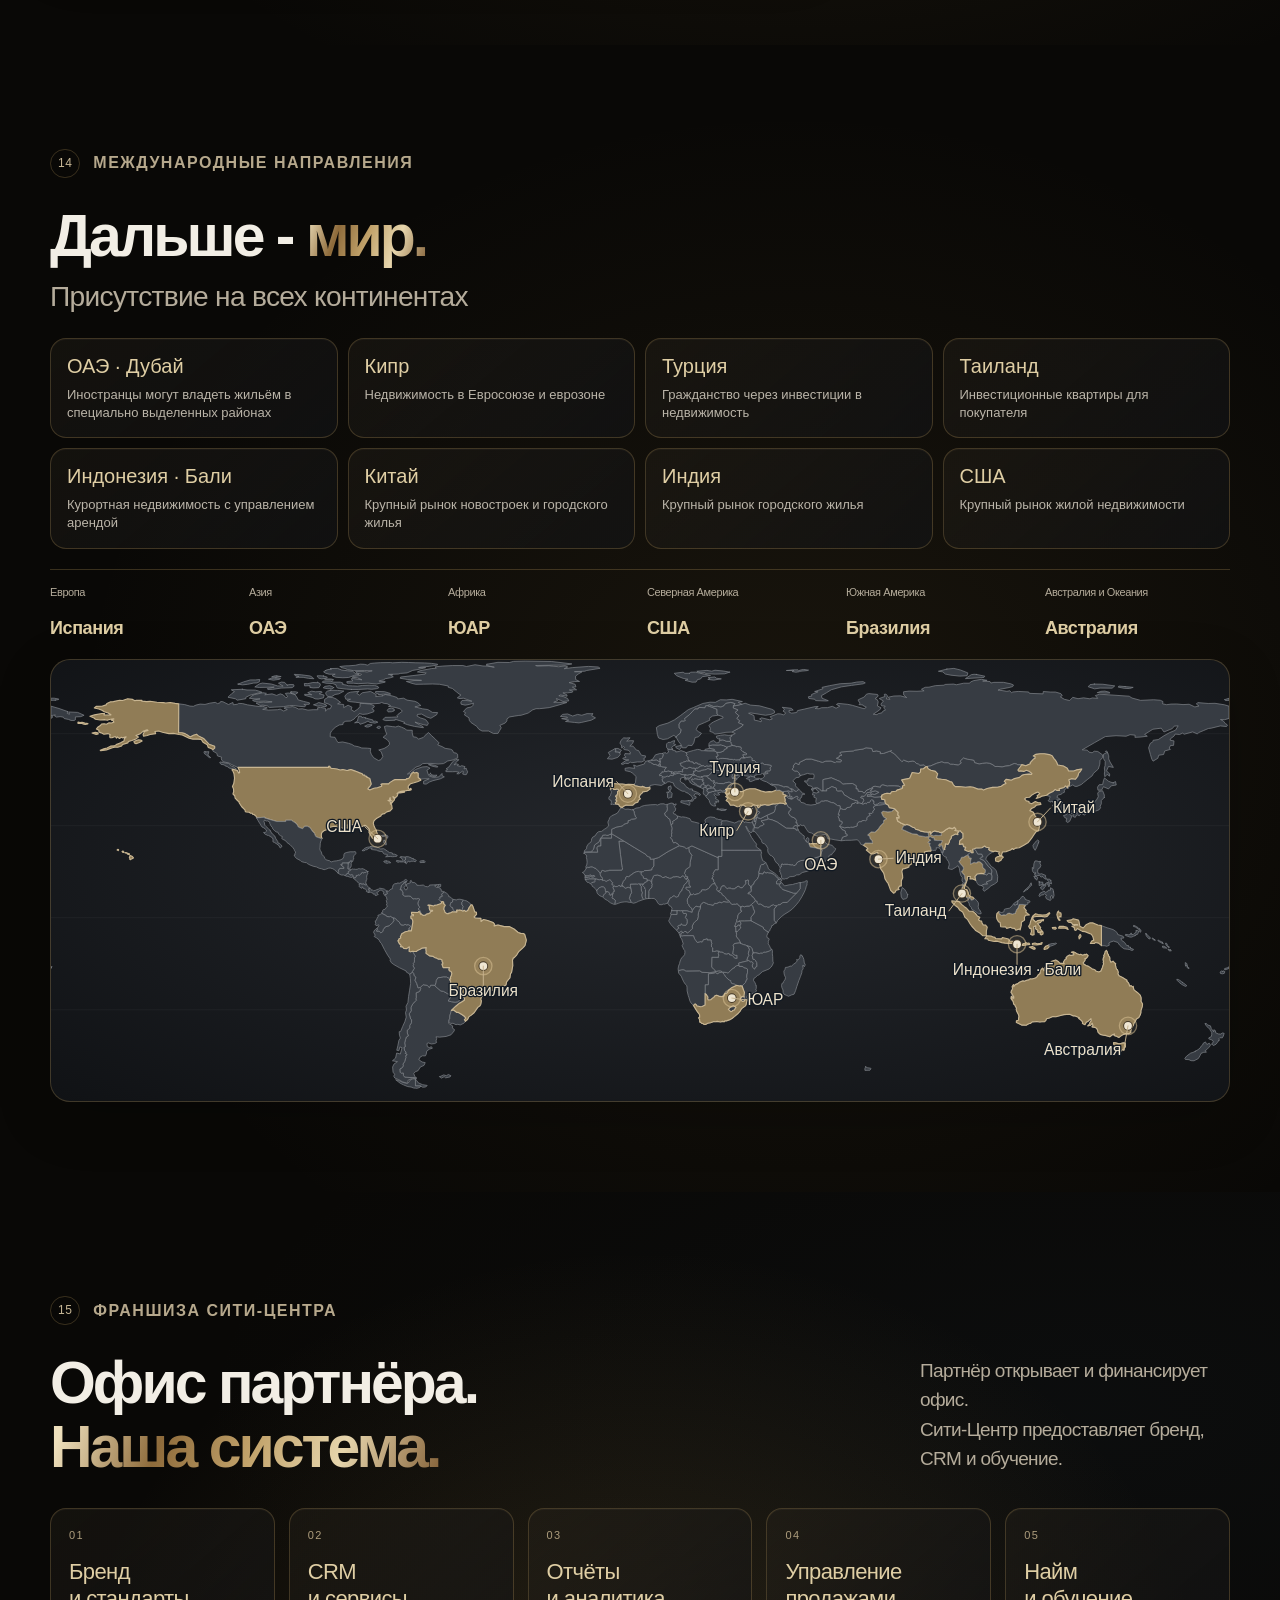
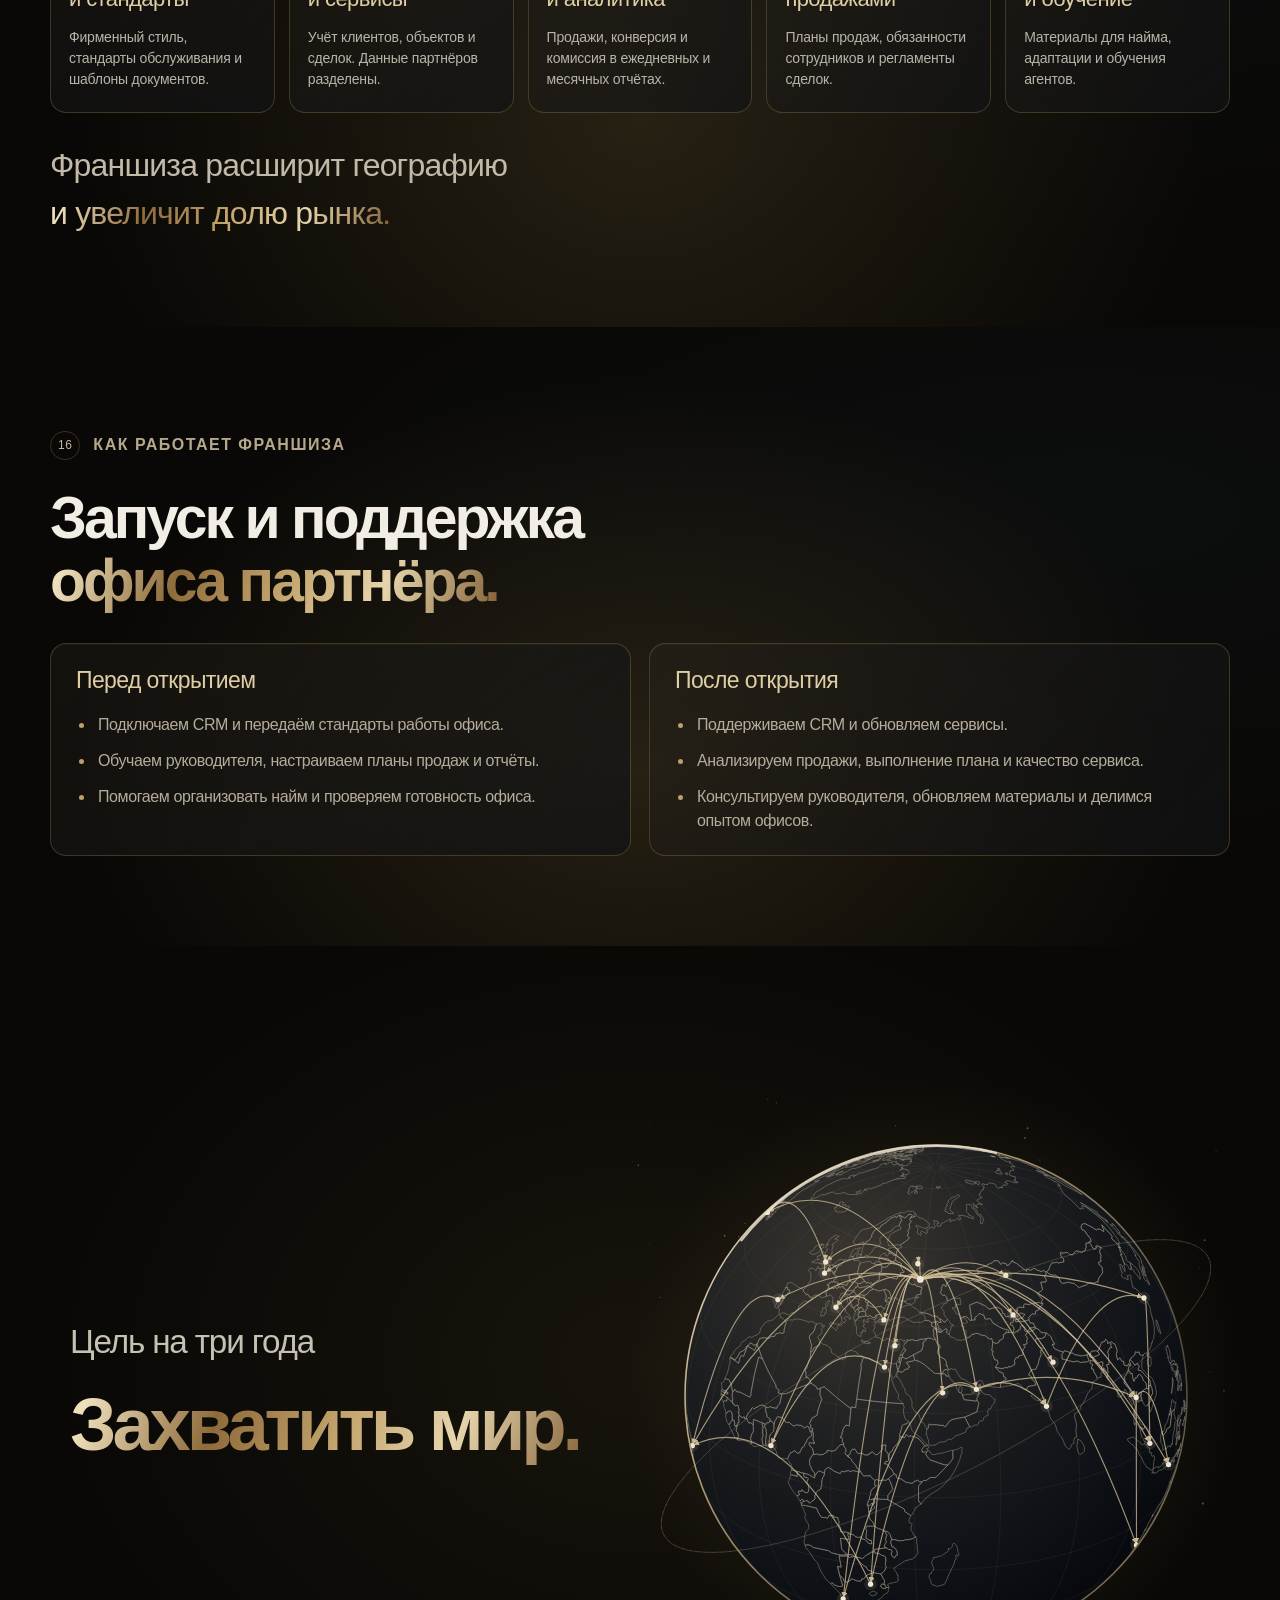
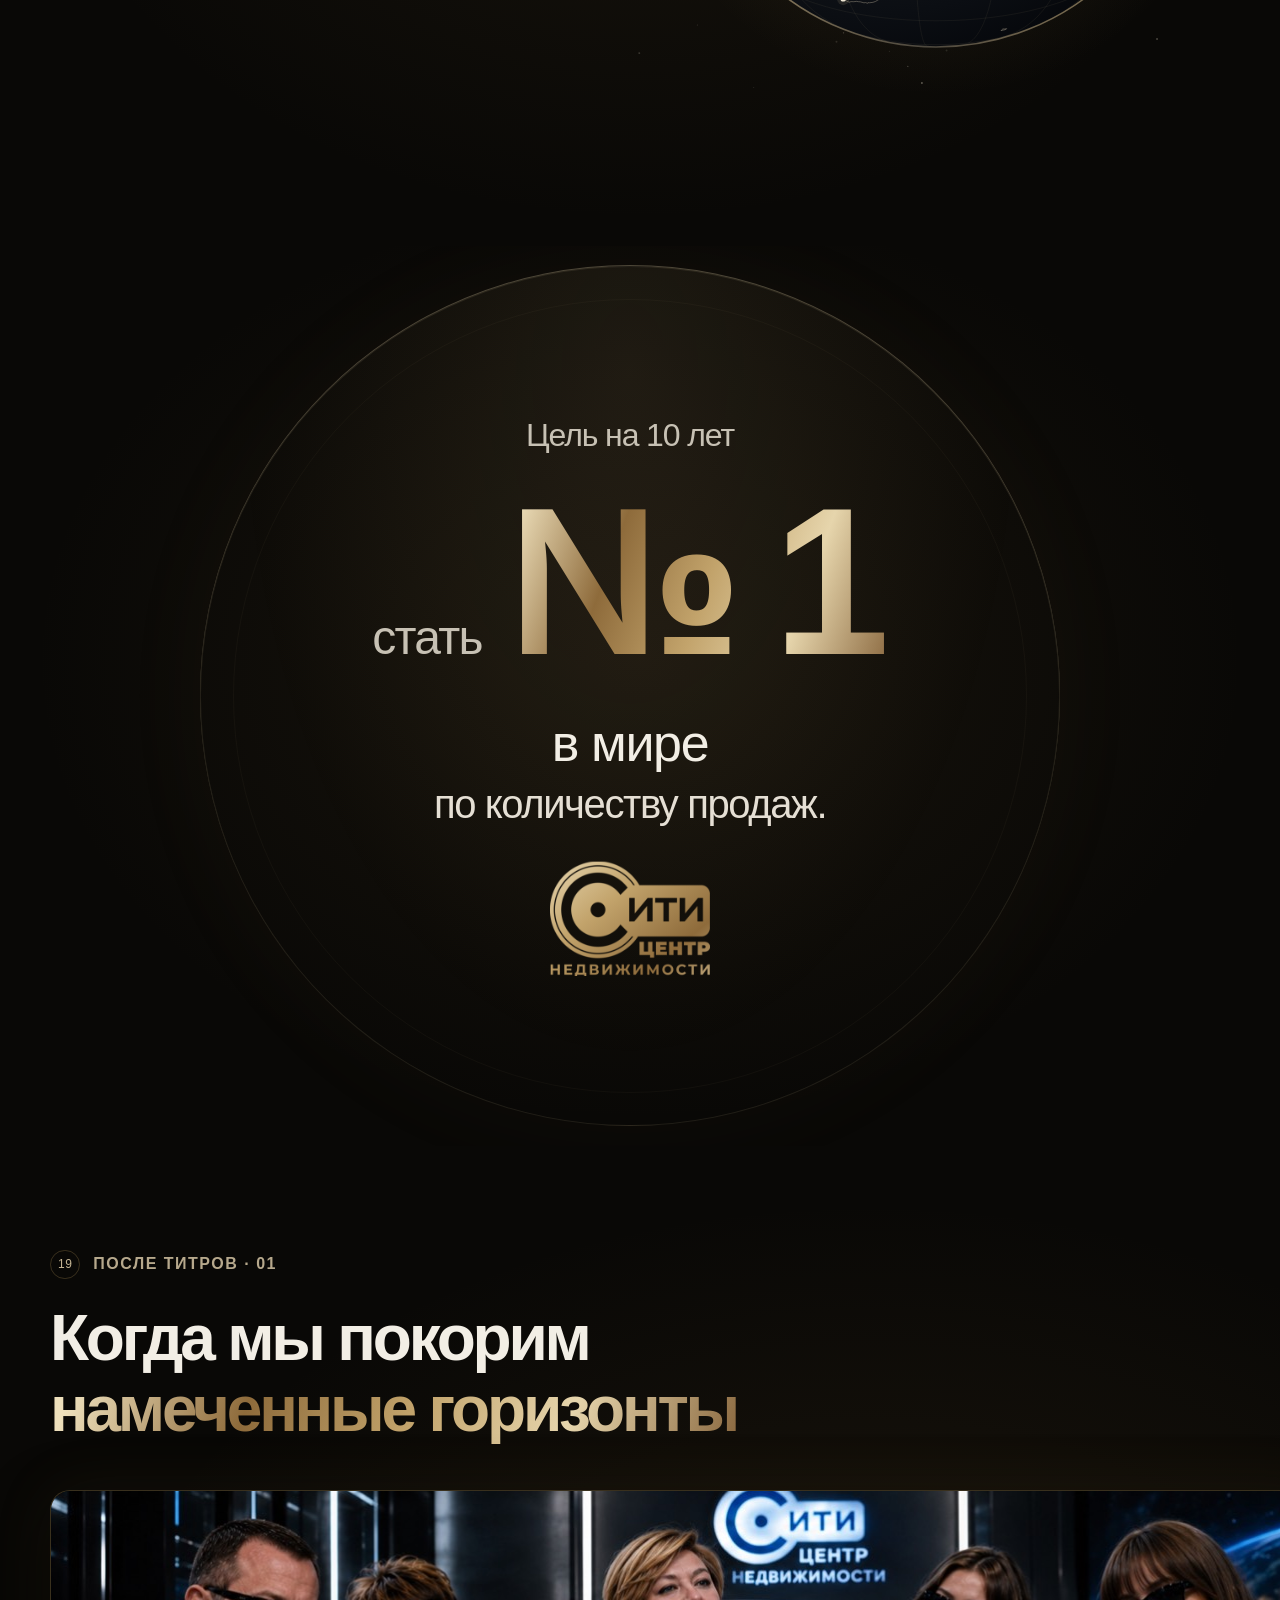
==== commit 93075d02: "Use the requested estimated fee caption" ====
--- a/index.html
+++ b/index.html
@@ -534,7 +534,7 @@
       <div class="section-inner"><div class="chapter-label" data-reveal><span>08</span> ЭКОНОМИКА</div><h2 class="display-heading" id="economics-title" data-reveal>Средний чек<br><span class="metal-text">за сделку.</span></h2>
         <div class="economy-city-selector" id="economy-city-selector" role="group" aria-label="Выберите город для просмотра среднего чека"></div>
         <div class="economy-rotation"><button class="average-arrow" id="previous-average" aria-label="Предыдущий средний чек"><svg viewBox="0 0 20 20" aria-hidden="true"><path d="m8 5 5 5-5 5"/></svg></button><button id="economy-rotation-toggle" aria-pressed="false" aria-label="Приостановить автоматическую смену городов">Пауза</button><button class="average-arrow" id="next-average" aria-label="Следующий средний чек"><svg viewBox="0 0 20 20" aria-hidden="true"><path d="m8 5 5 5-5 5"/></svg></button></div>
-        <div class="economy-stage" data-reveal><div class="average-check"><strong class="metal-text" id="average-value">203 000<span>₽</span></strong></div></div><p class="average-source" id="average-source" data-reveal>По версии Циан, Сделка.рф и Авито Недвижимость</p>
+        <div class="economy-stage" data-reveal><div class="average-check"><strong class="metal-text" id="average-value">203 000<span>₽</span></strong></div></div><p class="average-source" id="average-source" data-reveal>Расчётная оценка на основе аналитики Циан, Авито Недвижимости и Сделка.рф</p>
       </div>
     </section>
 
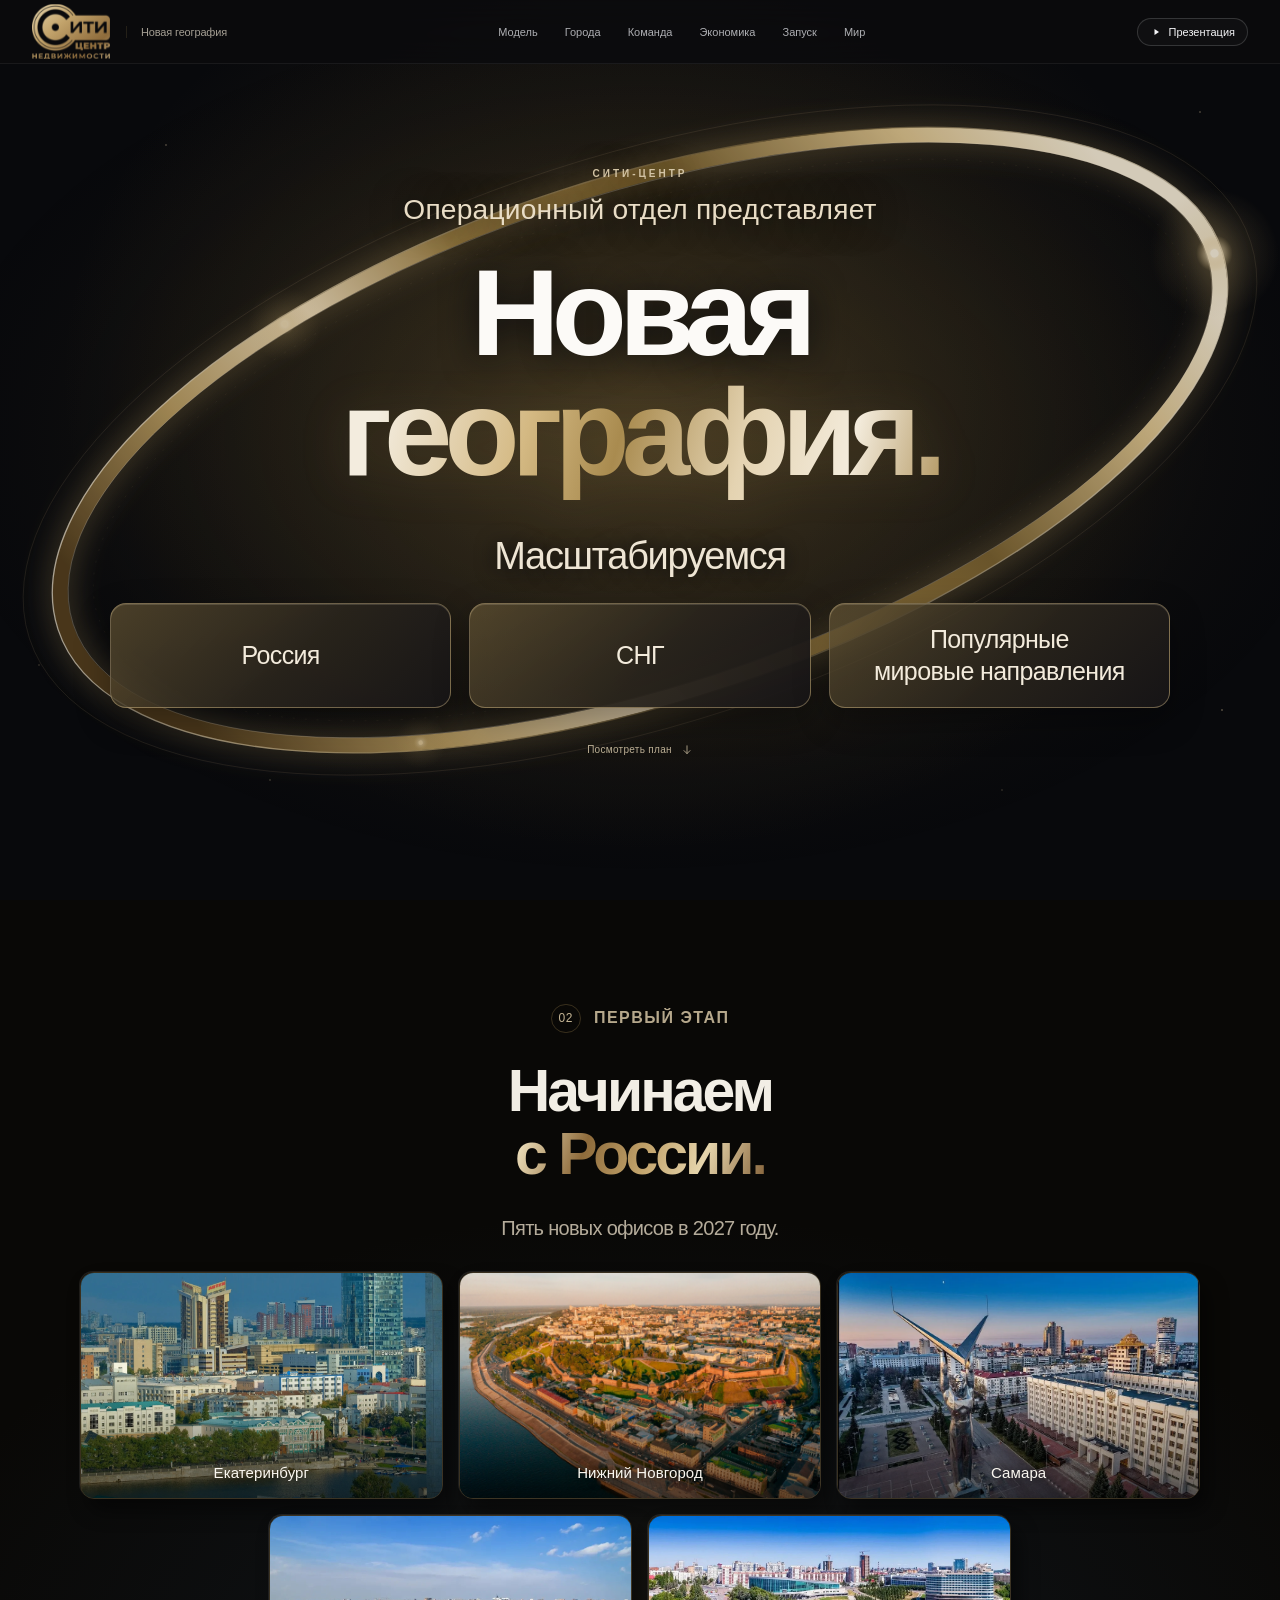
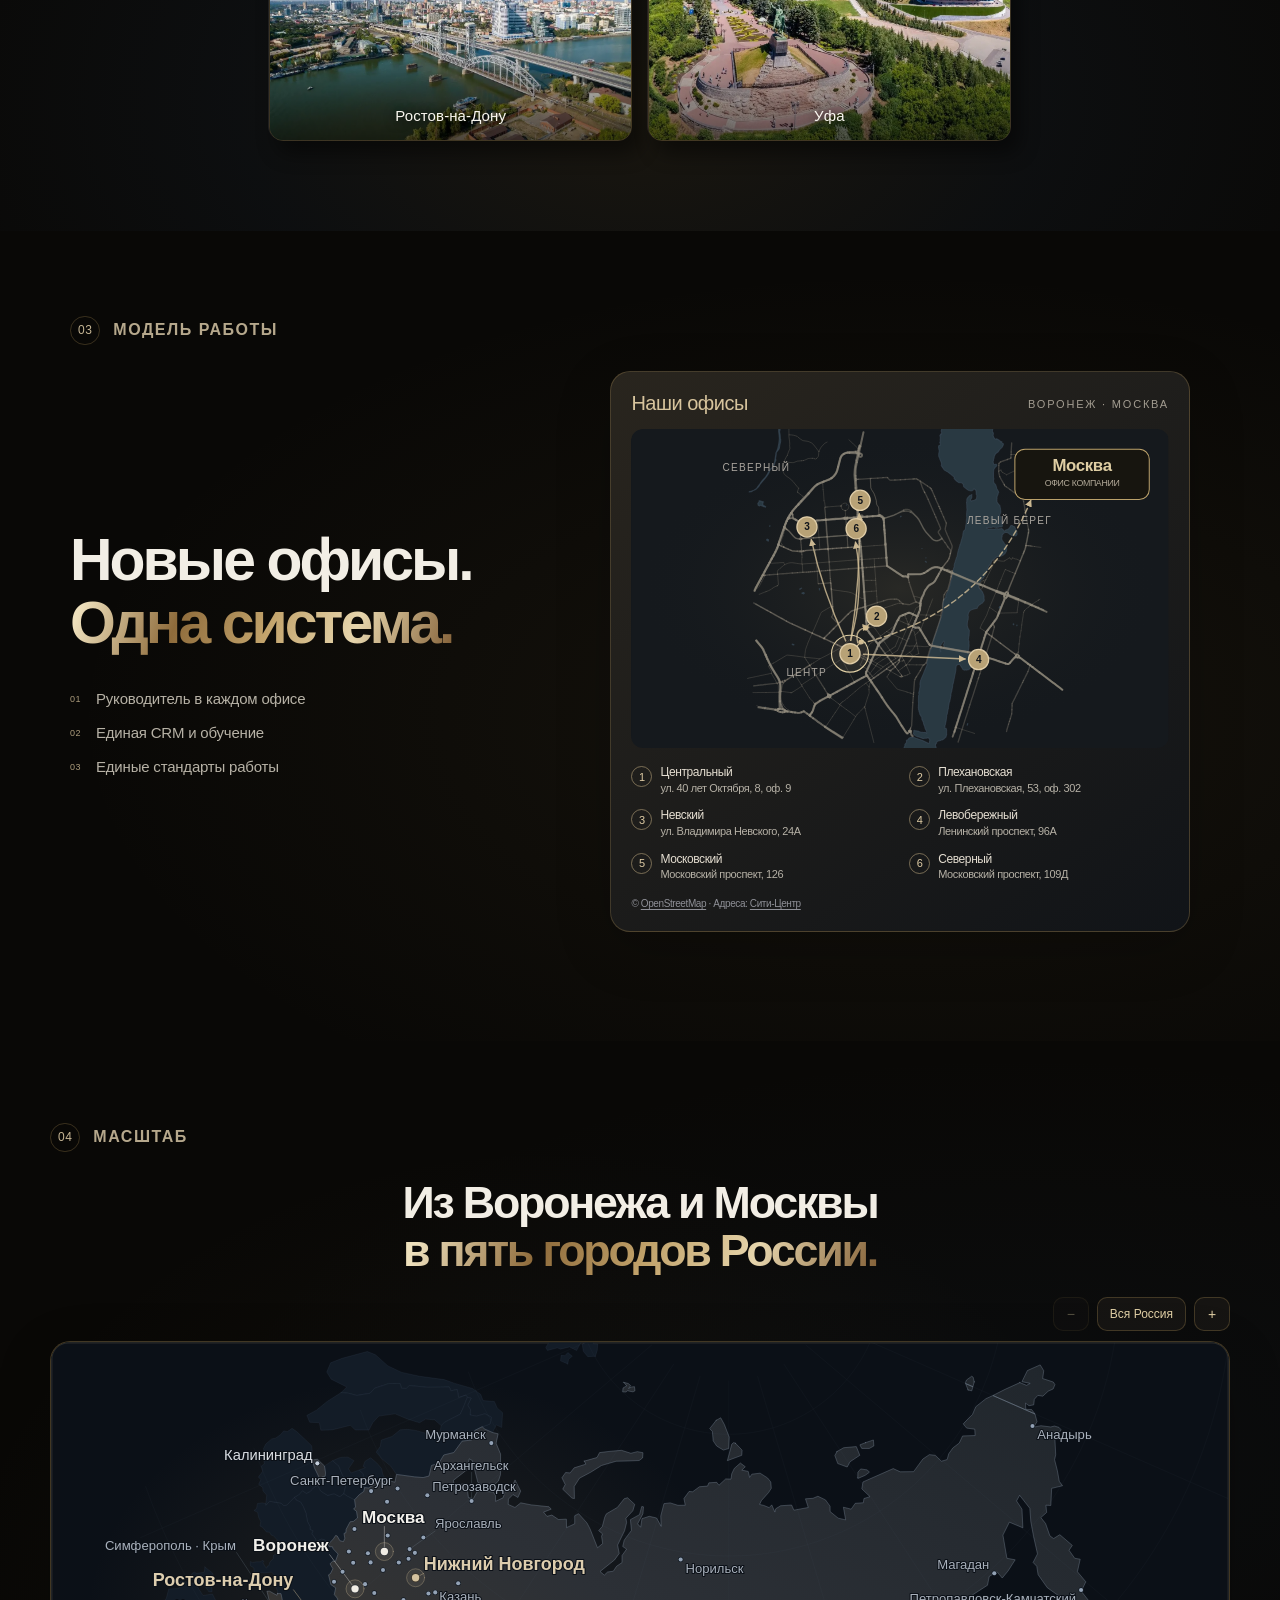
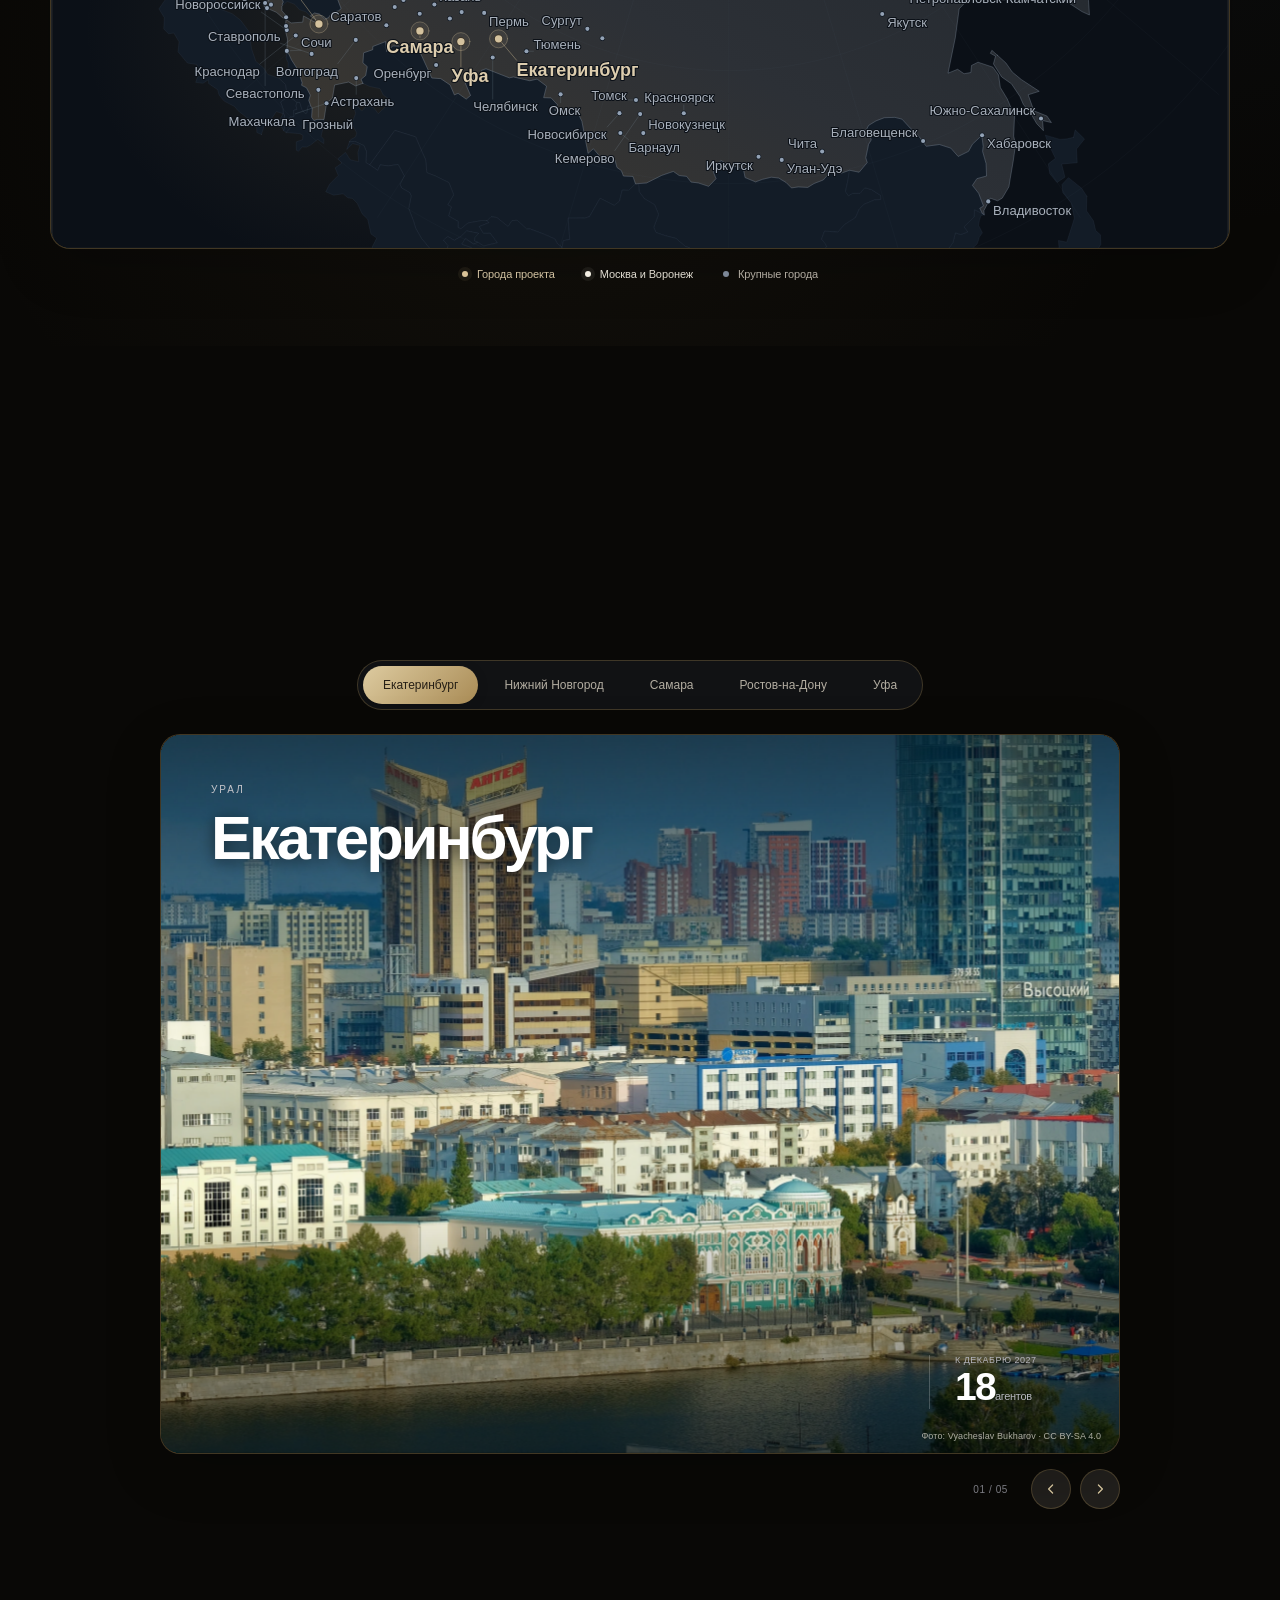
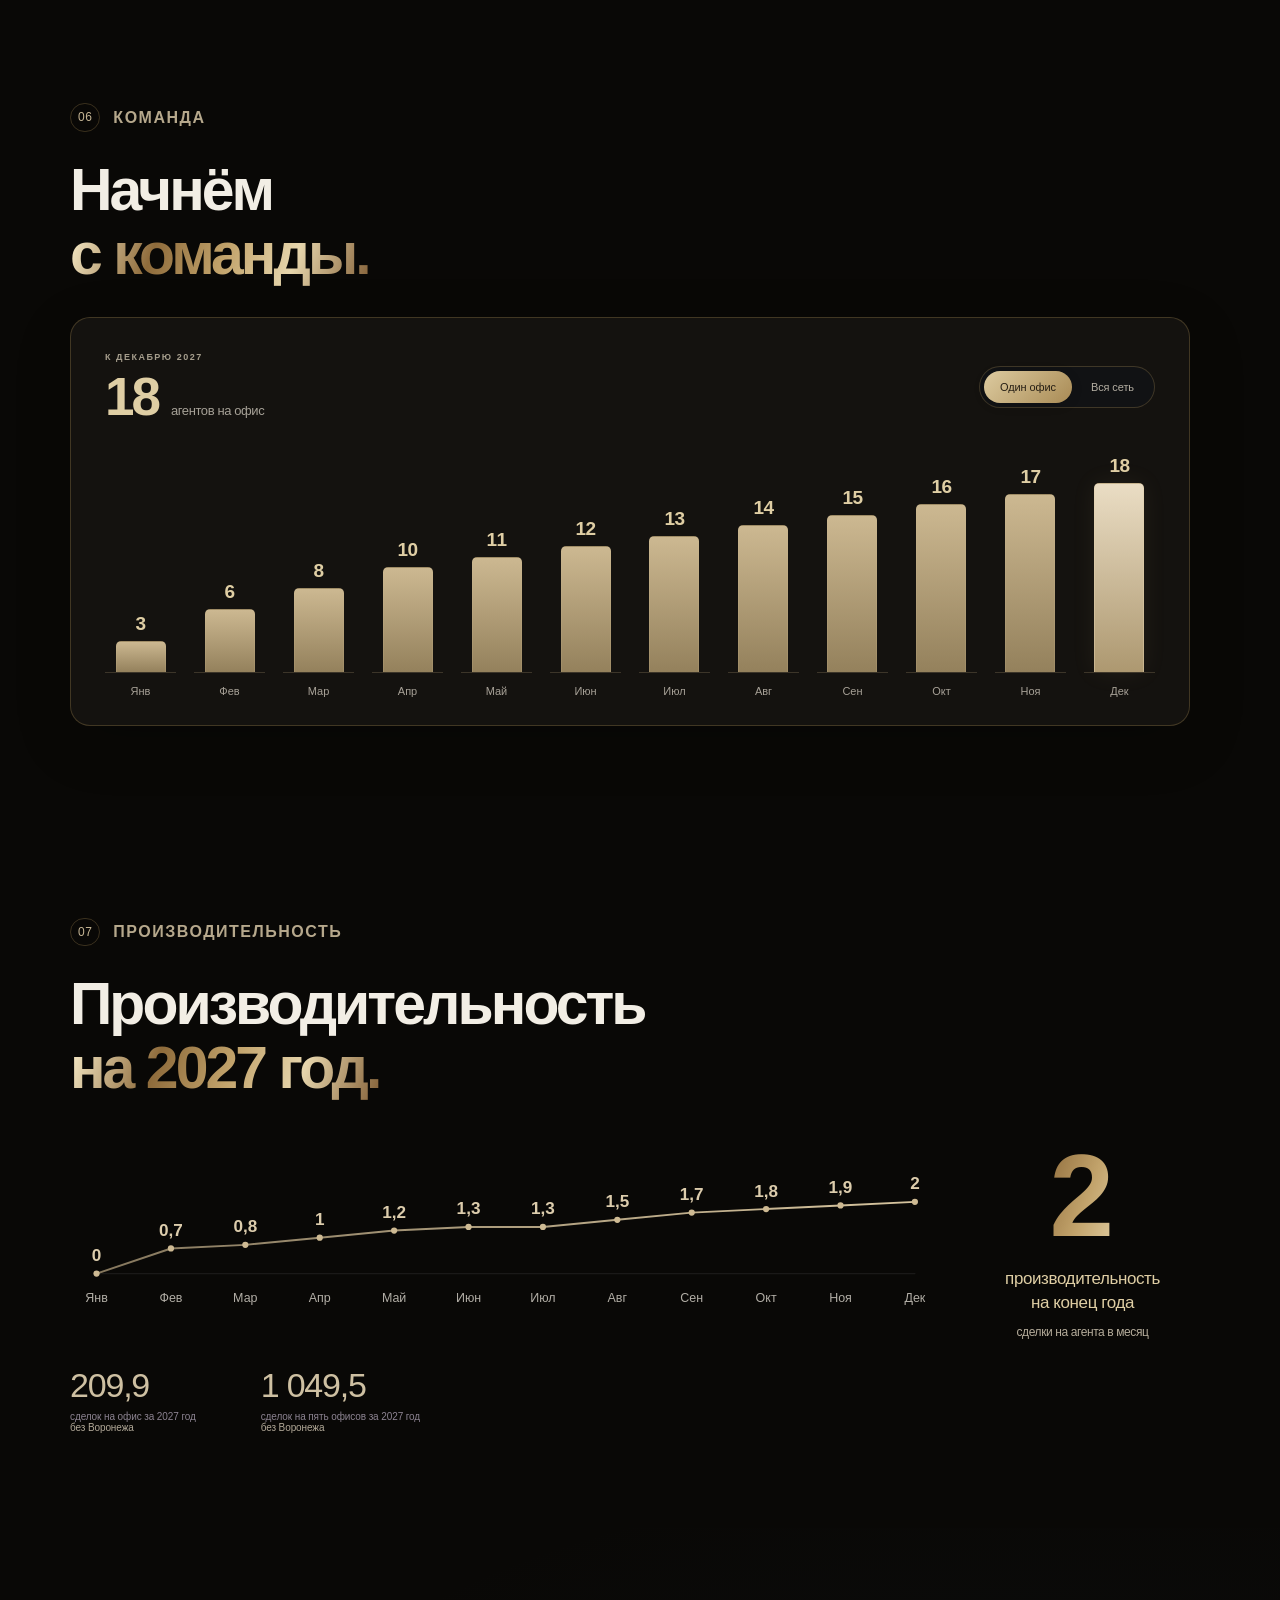
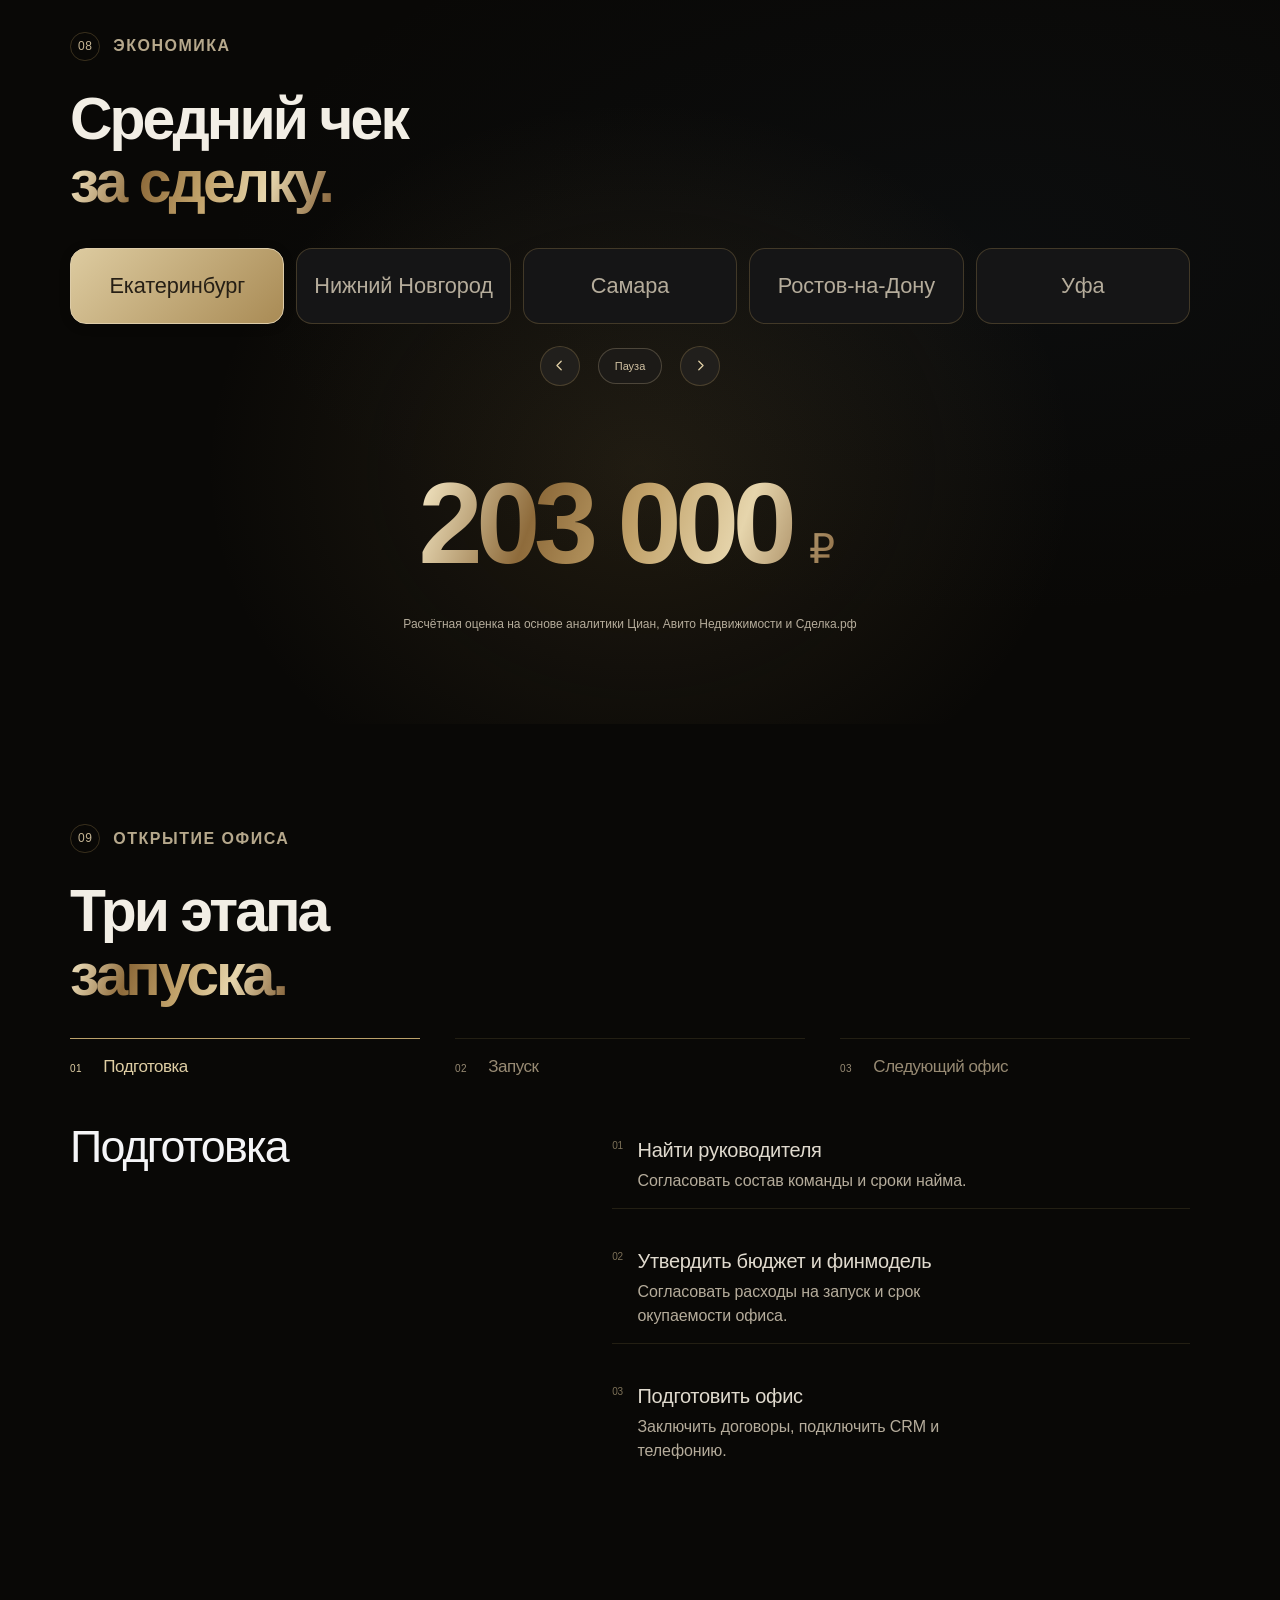
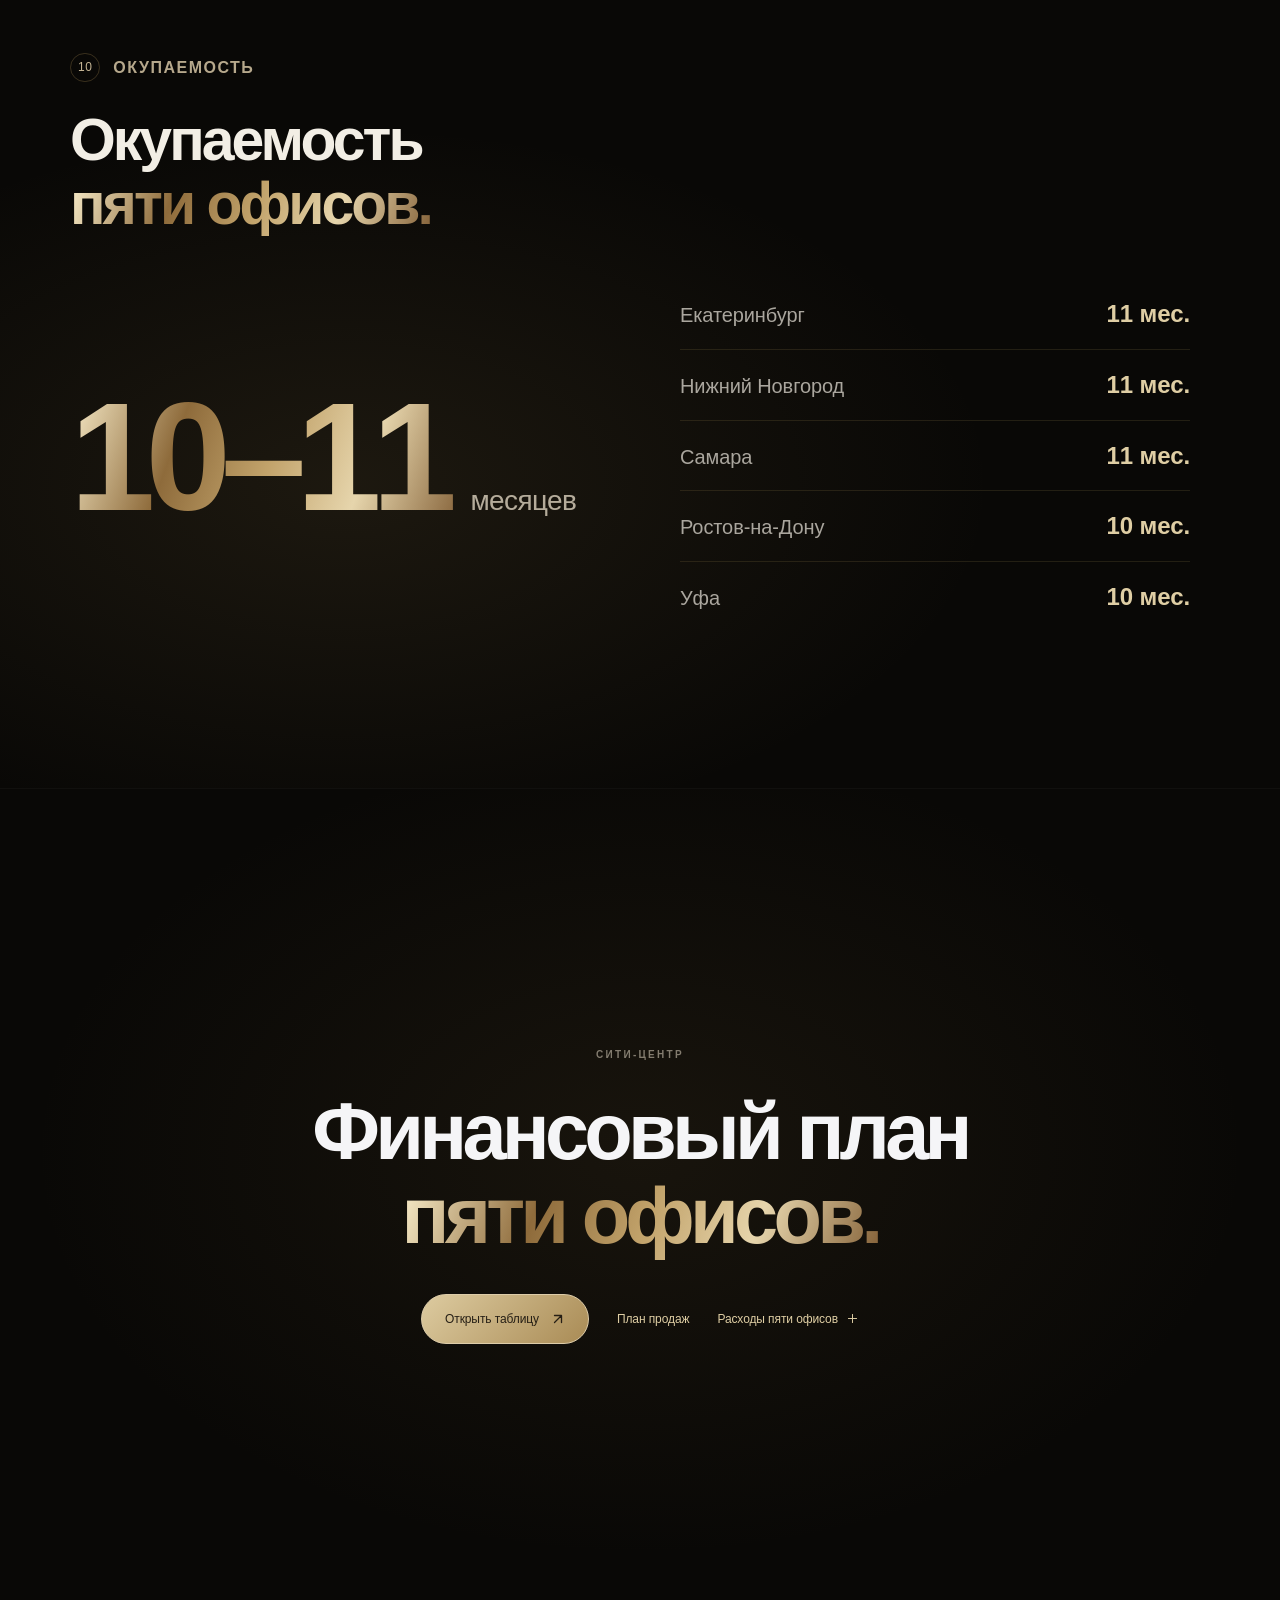
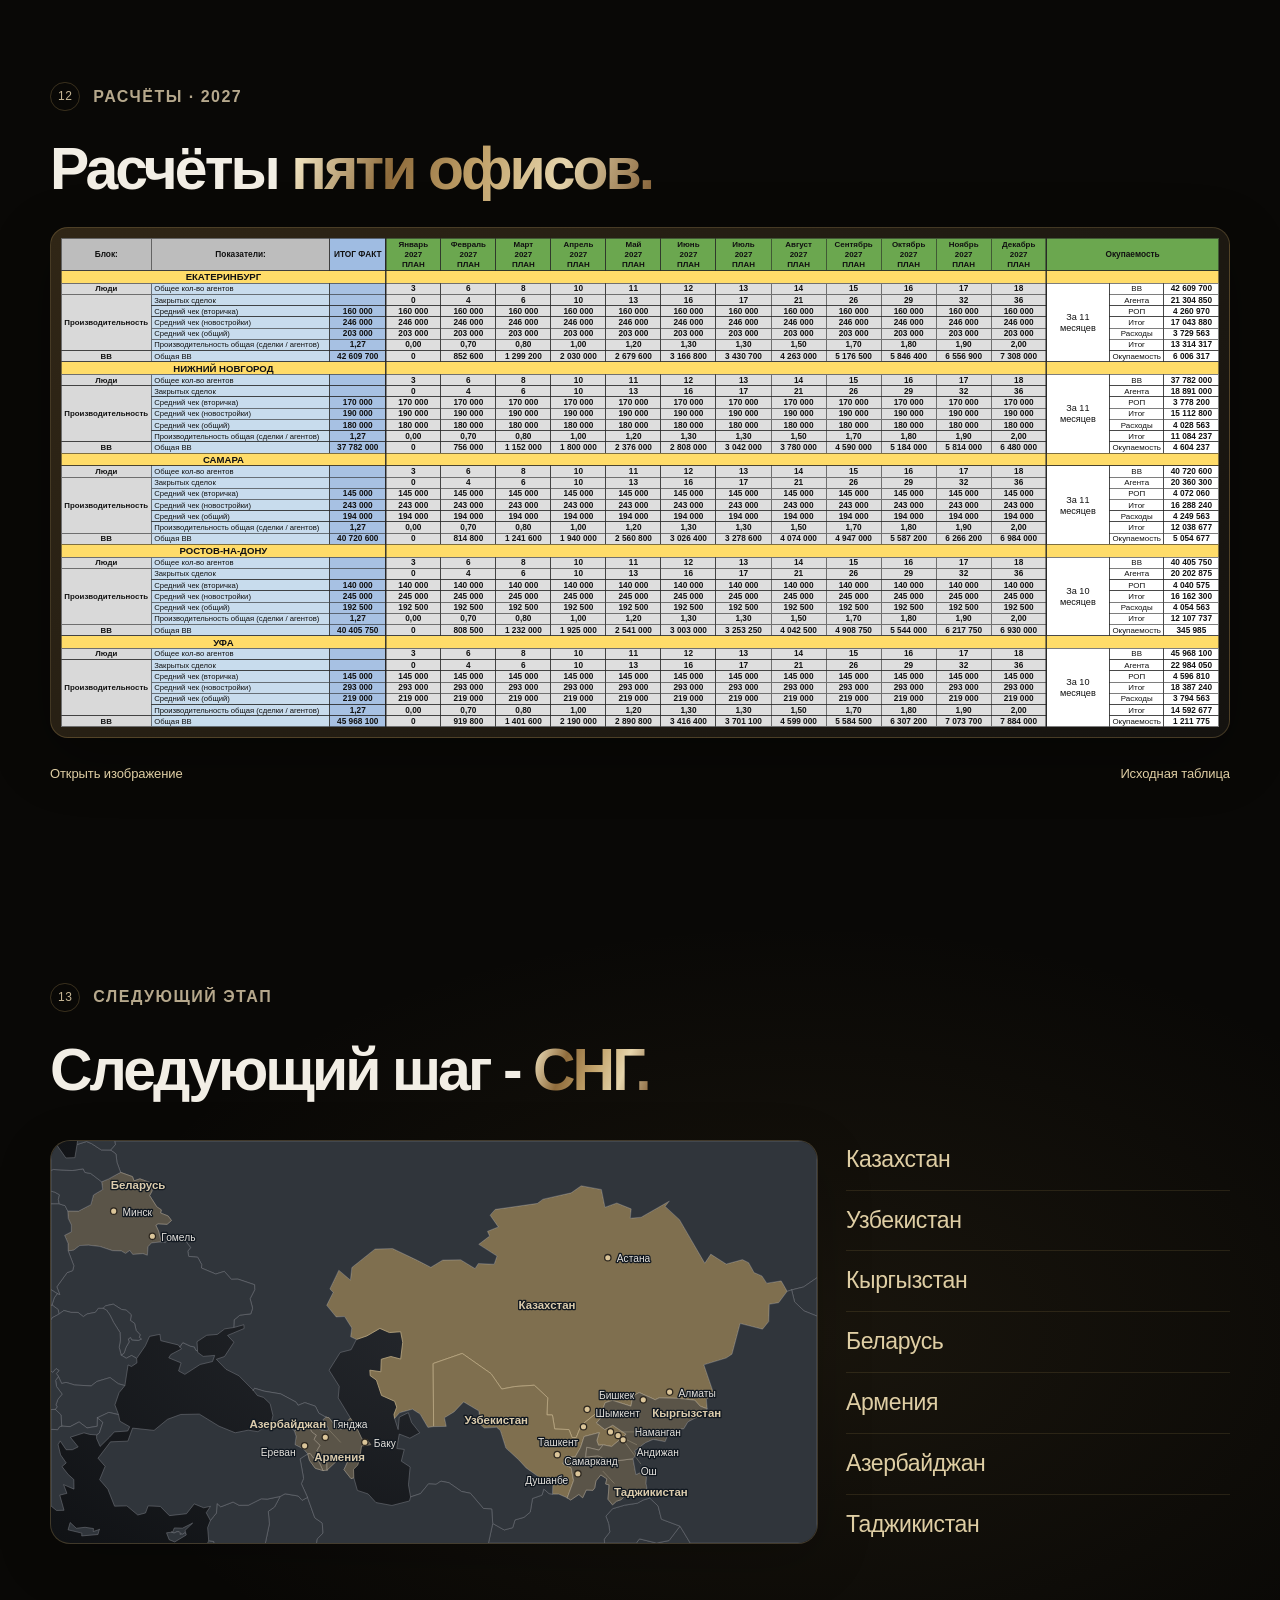
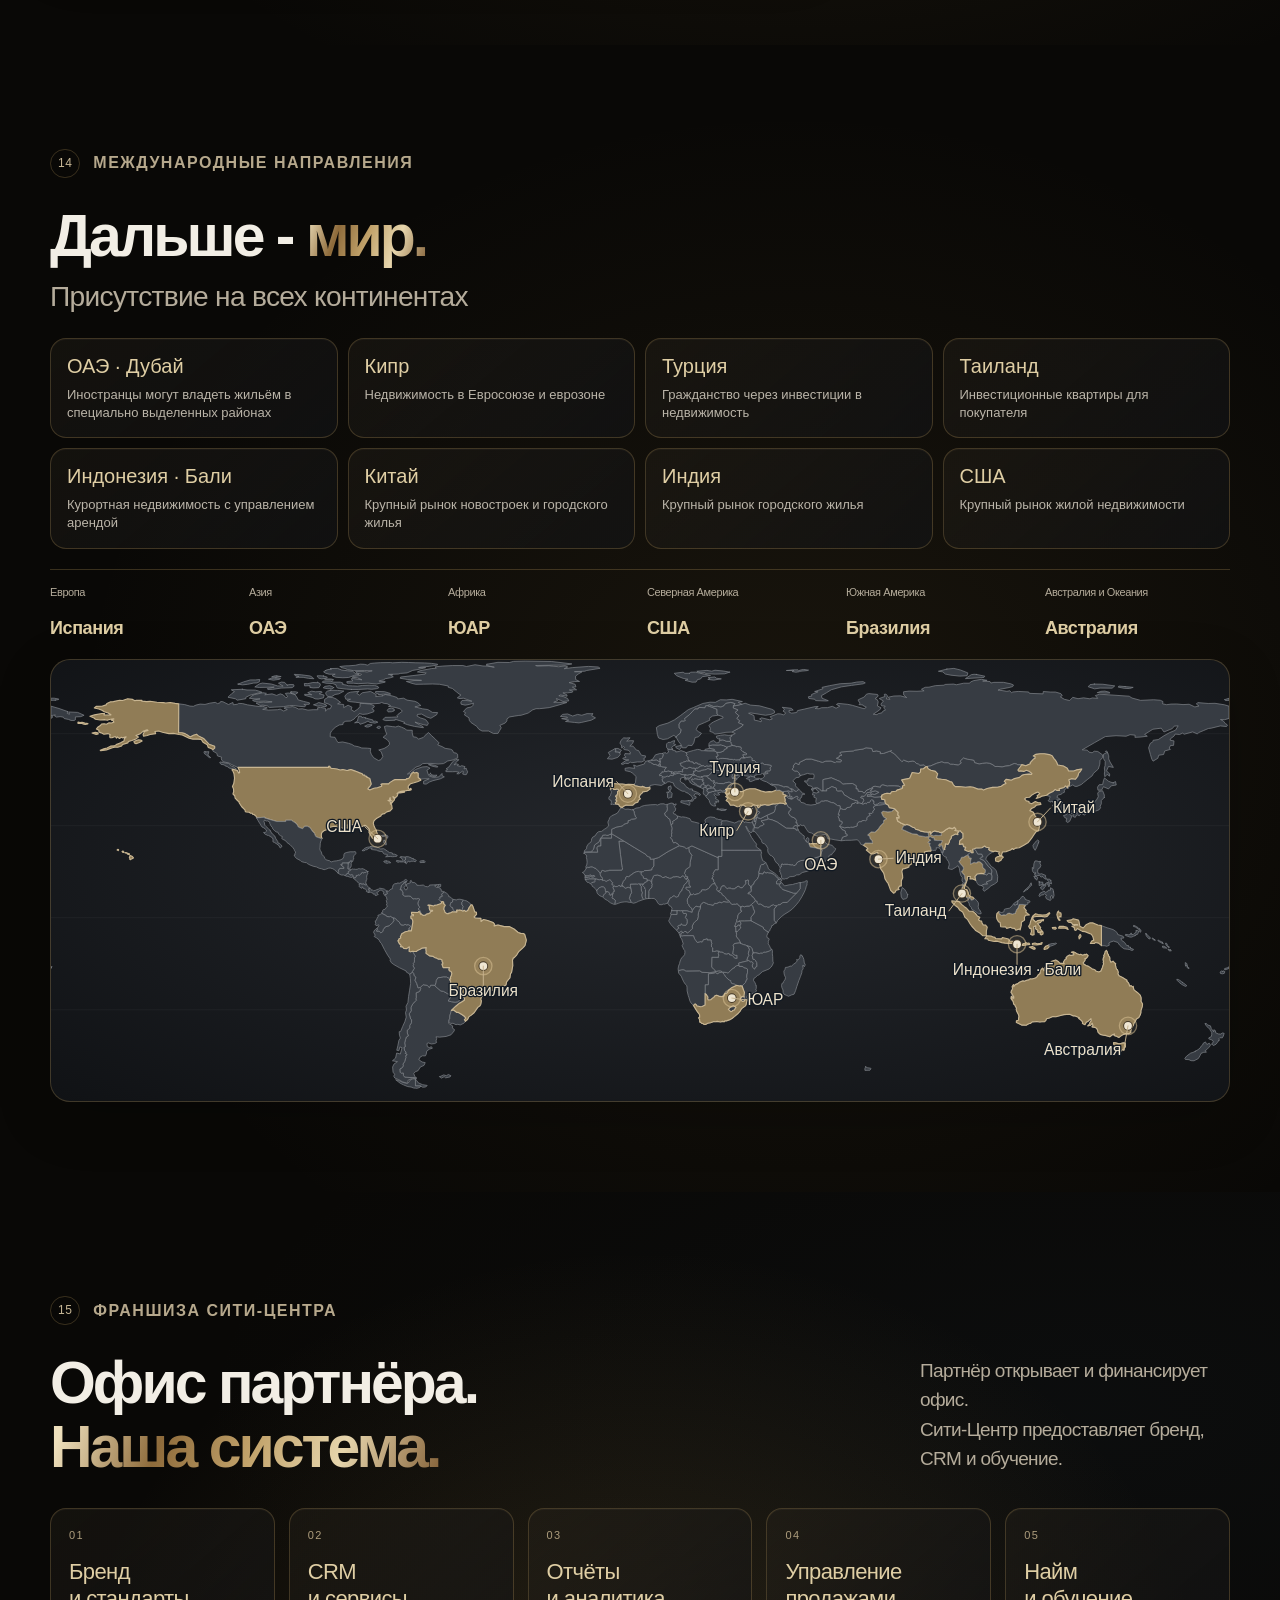
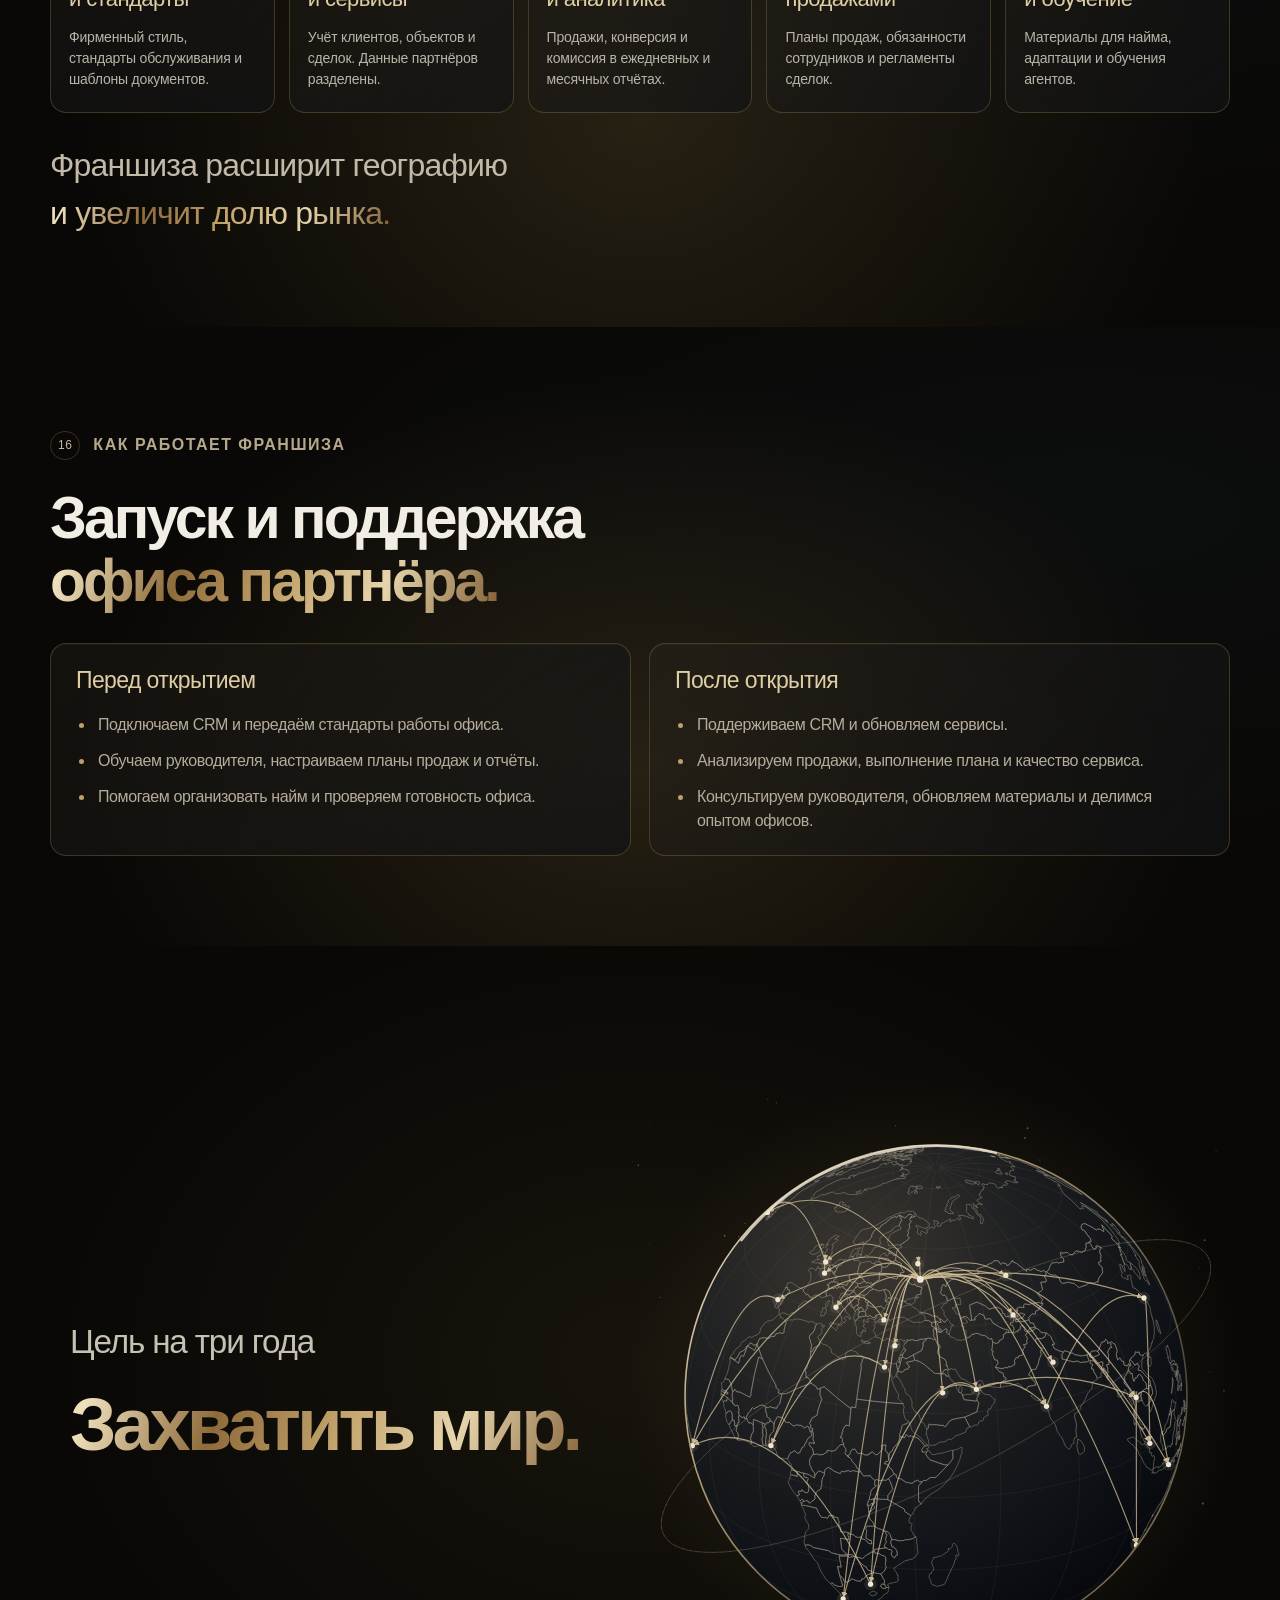
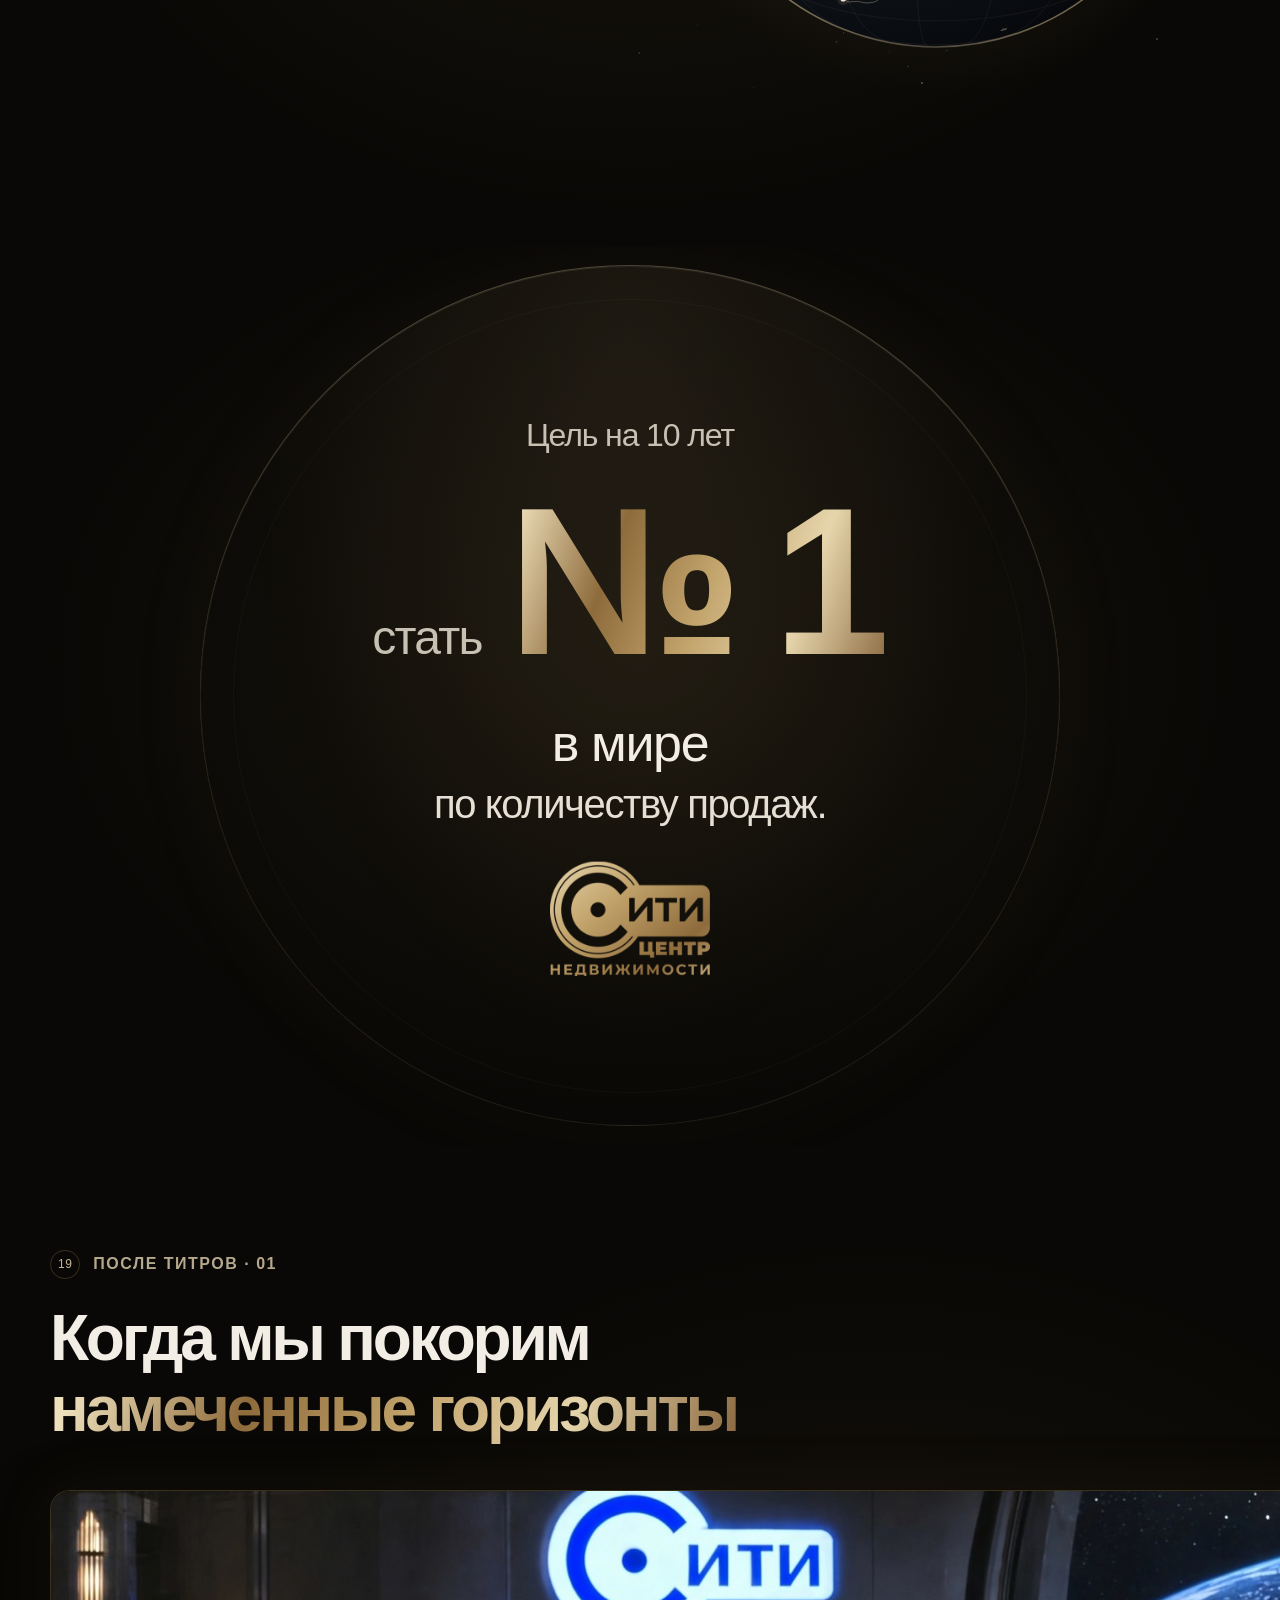
==== commit d22665f5: "Replace closing photographs with the new full-frame images" ====
--- a/index.html
+++ b/index.html
@@ -9,7 +9,7 @@
   <title>Новая география - Сити-Центр</title>
   <link rel="icon" type="image/svg+xml" href="assets/citycenter-logo.svg?v=20261105-reference-update">
   <link rel="stylesheet" href="assets/site.css?v=20261105-reference-update">
-  <link rel="stylesheet" href="assets/keynote-theme.css?v=20261105-office-editorial" media="screen">
+  <link rel="stylesheet" href="assets/keynote-theme.css?v=20261105-finale-photos" media="screen">
   <script defer src="assets/project-data.js?v=20261105-company-photos"></script>
   <script defer src="assets/market-data.js?v=20261105-office-editorial"></script>
   <script defer src="assets/site.js?v=20261105-cian-caption"></script>
@@ -613,7 +613,7 @@
       <div class="section-inner wide bonus-composition">
         <div class="chapter-label" data-reveal><span>19</span> ПОСЛЕ ТИТРОВ · 01</div>
         <h2 class="display-heading" id="earth-negotiations-title" data-reveal>Когда мы покорим<br><span class="metal-text">намеченные горизонты</span></h2>
-        <figure class="bonus-photo" data-reveal><img src="assets/finale-earth-negotiations.jpg" alt="Команда Сити-Центра за столом переговоров с глобусом Земли и моделью Луны" width="1280" height="359" loading="lazy" decoding="async"></figure>
+        <figure class="bonus-photo" data-reveal><img src="assets/finale-earth-team-20261105.jpg" alt="Команда Сити-Центра за столом переговоров с глобусом Земли и моделью Луны" width="1280" height="720" loading="lazy" decoding="async"></figure>
       </div>
     </section>
     <section class="scene bonus-finale dark" id="interplanetary-negotiations" data-title="Будем искать новые" aria-labelledby="interplanetary-negotiations-title">
@@ -621,7 +621,7 @@
       <div class="section-inner wide bonus-composition">
         <div class="chapter-label" data-reveal><span>20</span> ПОСЛЕ ТИТРОВ · 02</div>
         <h2 class="display-heading" id="interplanetary-negotiations-title" data-reveal>Будем искать<br><span class="metal-text">новые</span></h2>
-        <figure class="bonus-photo" data-reveal><img src="assets/finale-interplanetary-negotiations.jpg" alt="Команда Сити-Центра ведёт переговоры с инопланетными партнёрами за общим столом" width="1280" height="360" loading="lazy" decoding="async"></figure>
+        <figure class="bonus-photo" data-reveal><img src="assets/finale-interplanetary-team-20261105.jpg" alt="Команда Сити-Центра ведёт переговоры с инопланетными партнёрами за общим столом" width="1280" height="720" loading="lazy" decoding="async"></figure>
       </div>
     </section>
   </main>
--- a/assets/keynote-theme.css
+++ b/assets/keynote-theme.css
@@ -456,10 +456,9 @@
 #main .bonus-finale .bonus-glow{position:absolute;inset:0;z-index:-1;pointer-events:none;background:radial-gradient(ellipse at 68% 75%,#8c6a3526,transparent 64%)}
 #main .bonus-finale .bonus-composition{width:100%;max-width:1280px}
 #main .bonus-finale .display-heading{margin:0;max-width:1160px;font-size:clamp(34px,5vw,72px);line-height:1.06}
-#main .bonus-finale .bonus-photo{position:relative;box-sizing:content-box;margin:36px 0 0;width:calc(100% - 2px);aspect-ratio:1280/353;border:1px solid var(--cc-border);border-radius:var(--cc-radius);overflow:hidden;background:var(--cc-bg);box-shadow:0 22px 70px #0007,0 0 65px #aa864616}
-#main #interplanetary-negotiations .bonus-photo{aspect-ratio:1280/354}
-/* Trim three source pixels at the top and bottom to hide the supplied white edges. */
-#main .bonus-finale .bonus-photo img{position:absolute;inset:0;display:block;width:100%;height:100%;max-width:100%;object-fit:cover;object-position:center;filter:none;transform:none}
+#main .bonus-finale .bonus-photo{position:relative;box-sizing:content-box;margin:36px 0 0;width:calc(100% - 2px);aspect-ratio:16/9;border:1px solid var(--cc-border);border-radius:var(--cc-radius);overflow:hidden;background:var(--cc-bg);box-shadow:0 22px 70px #0007,0 0 65px #aa864616}
+/* The replacement photographs are both 16:9; preserve the complete supplied frame. */
+#main .bonus-finale .bonus-photo img{position:absolute;inset:0;display:block;width:100%;height:100%;max-width:100%;object-fit:contain;object-position:center;filter:none;transform:none}
 @media(max-width:780px){
  #main .bonus-finale .bonus-photo{margin-top:28px;border-radius:14px}
 }
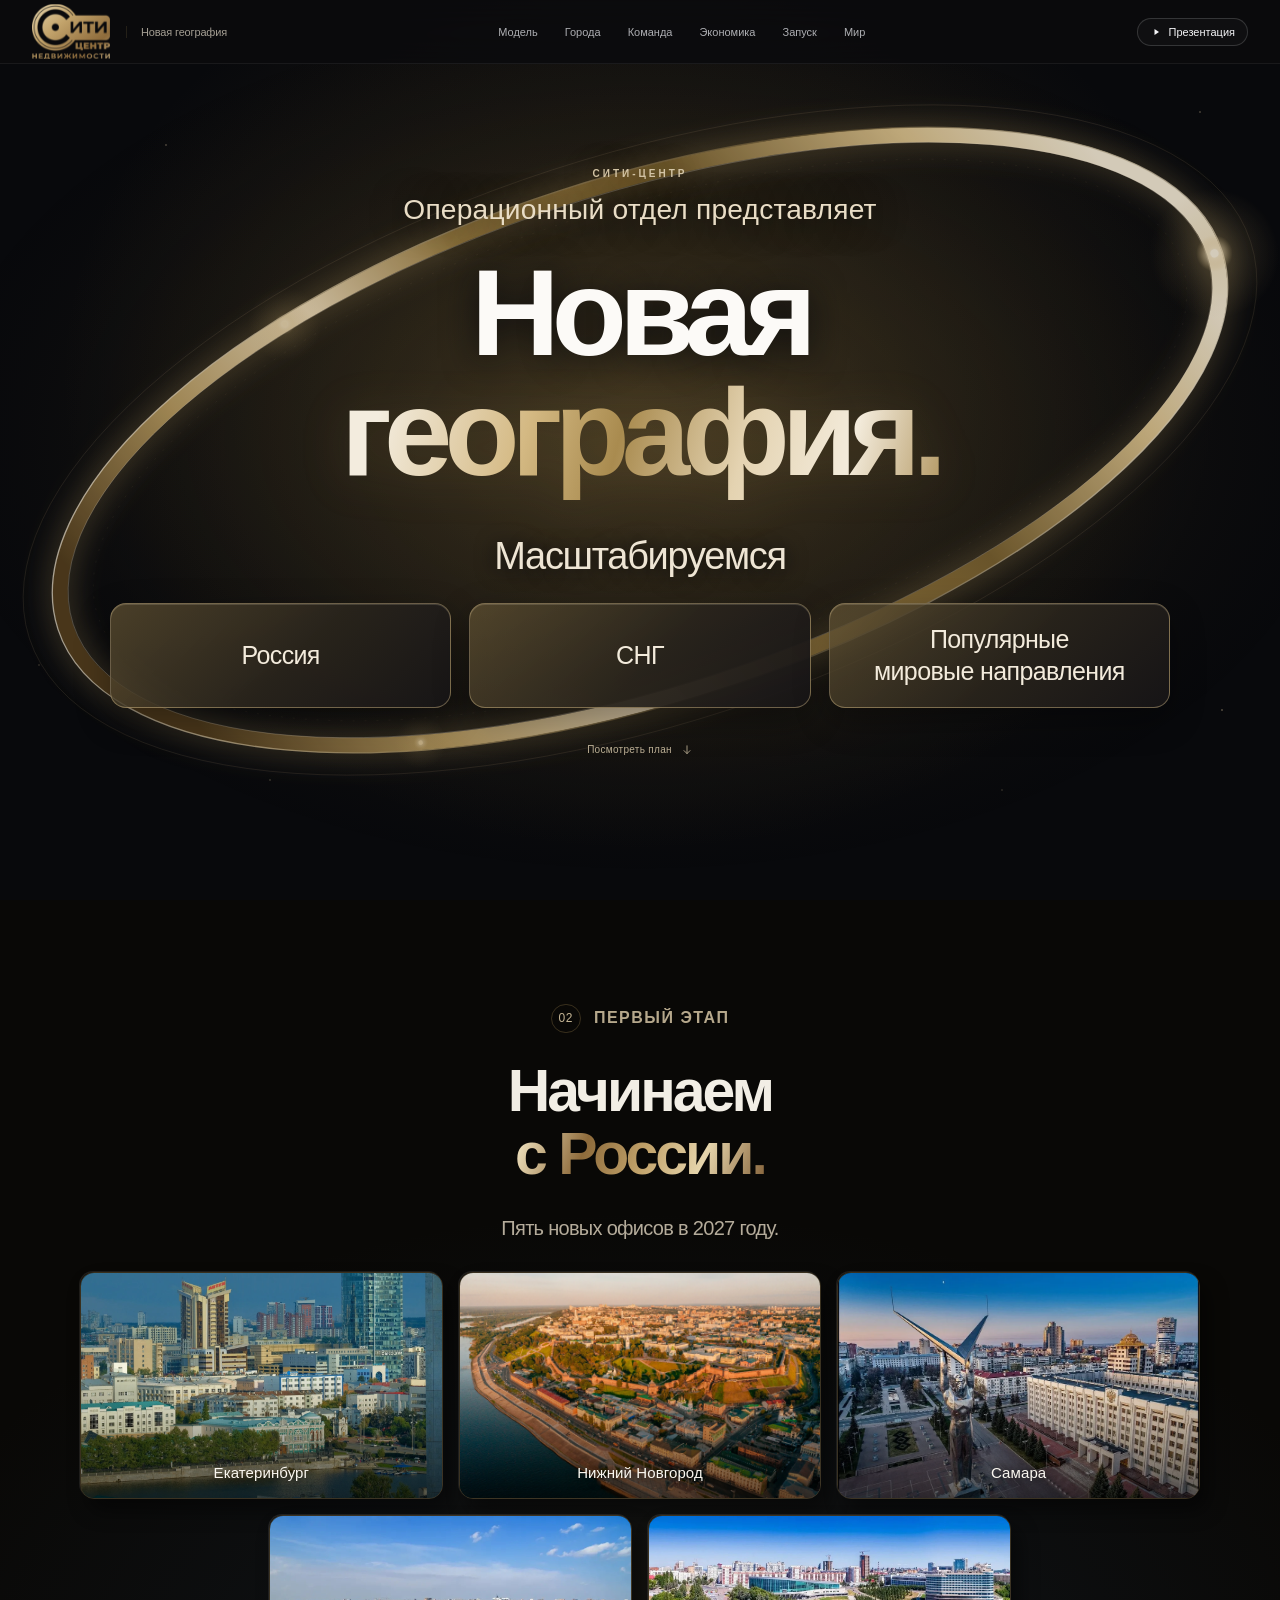
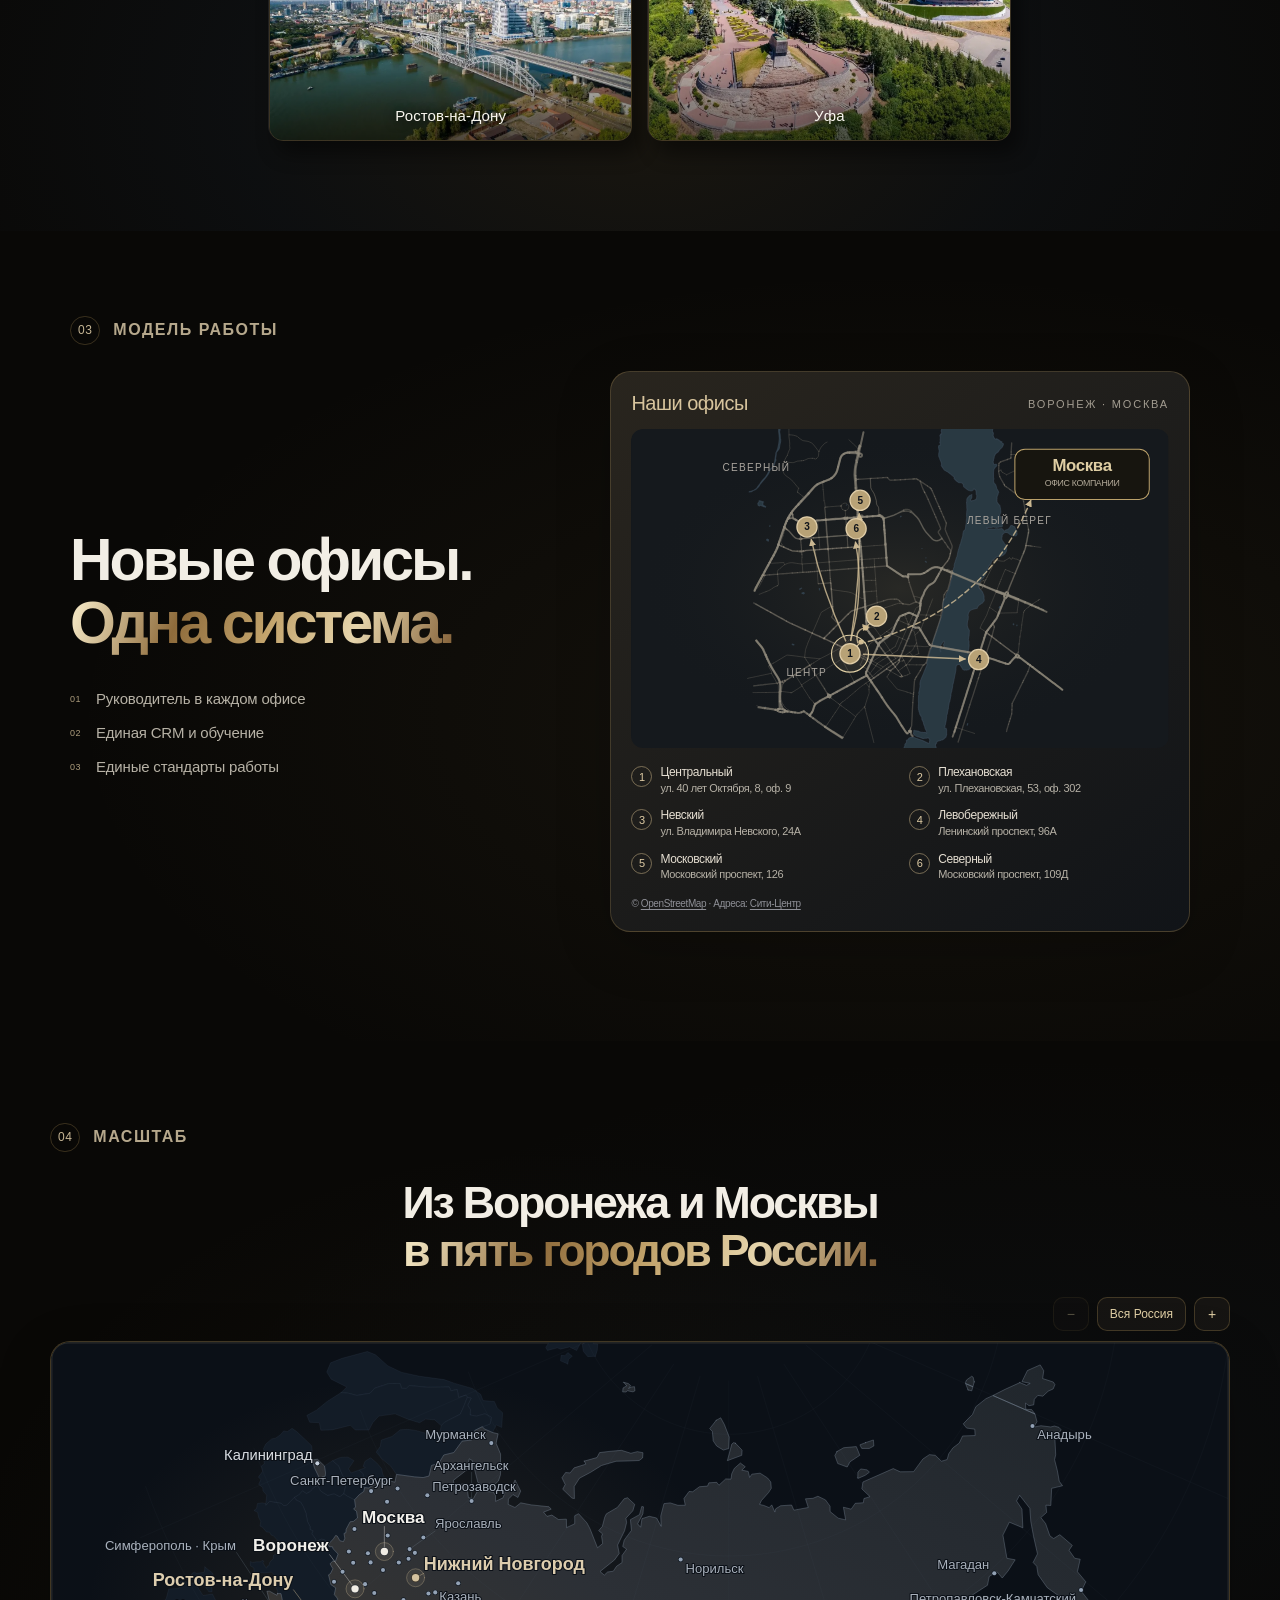
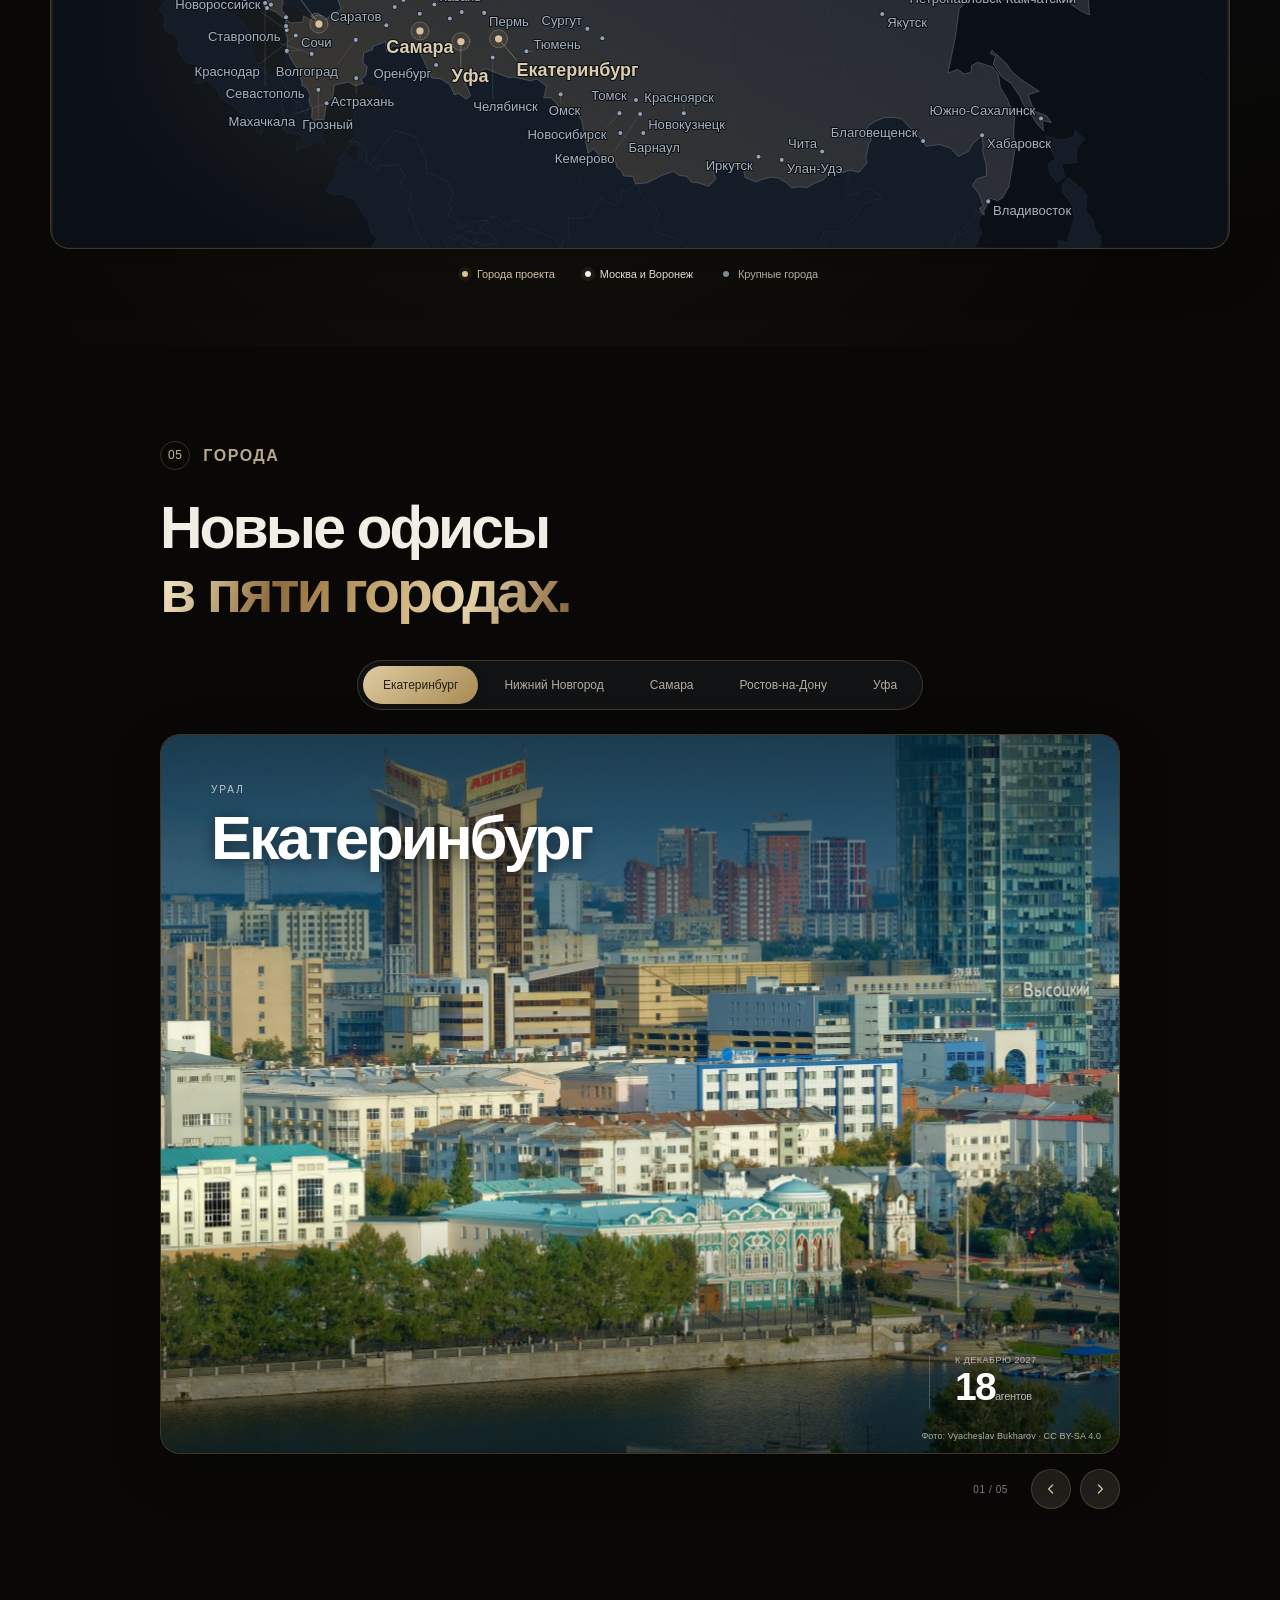
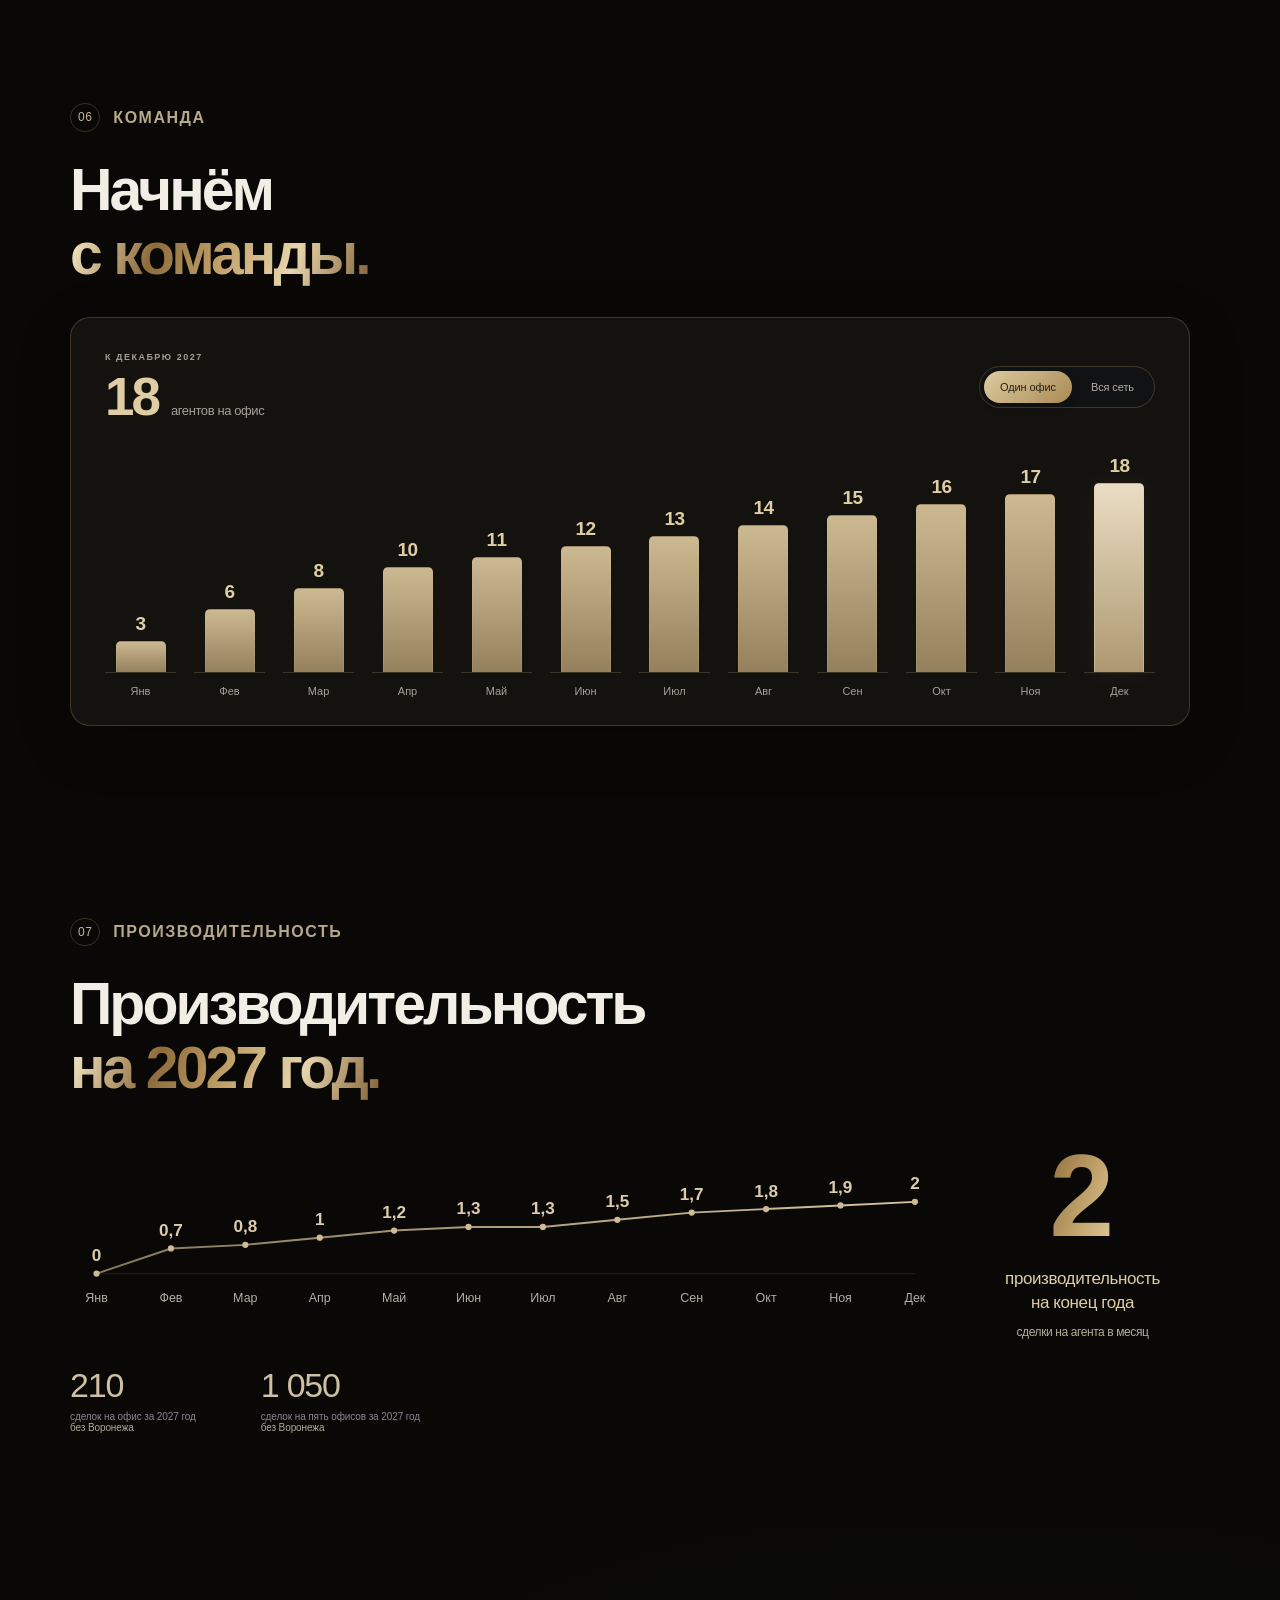
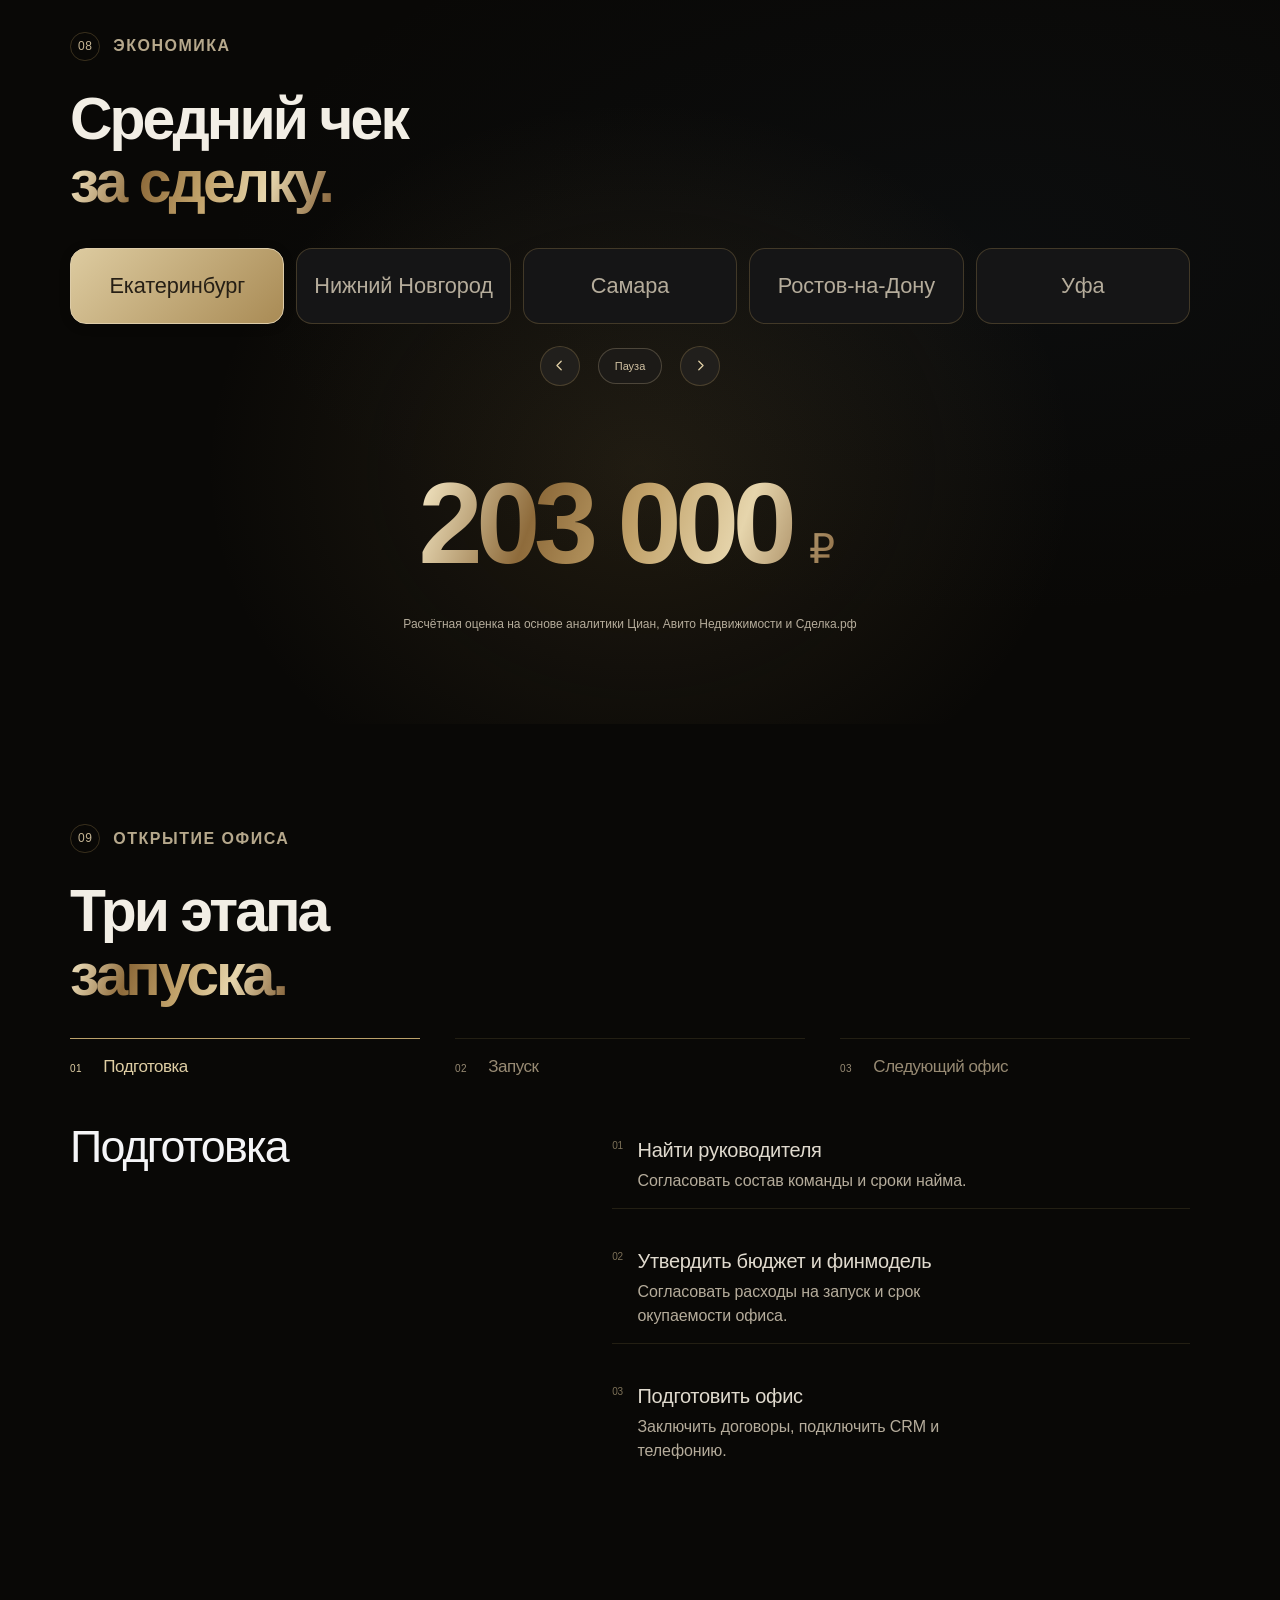
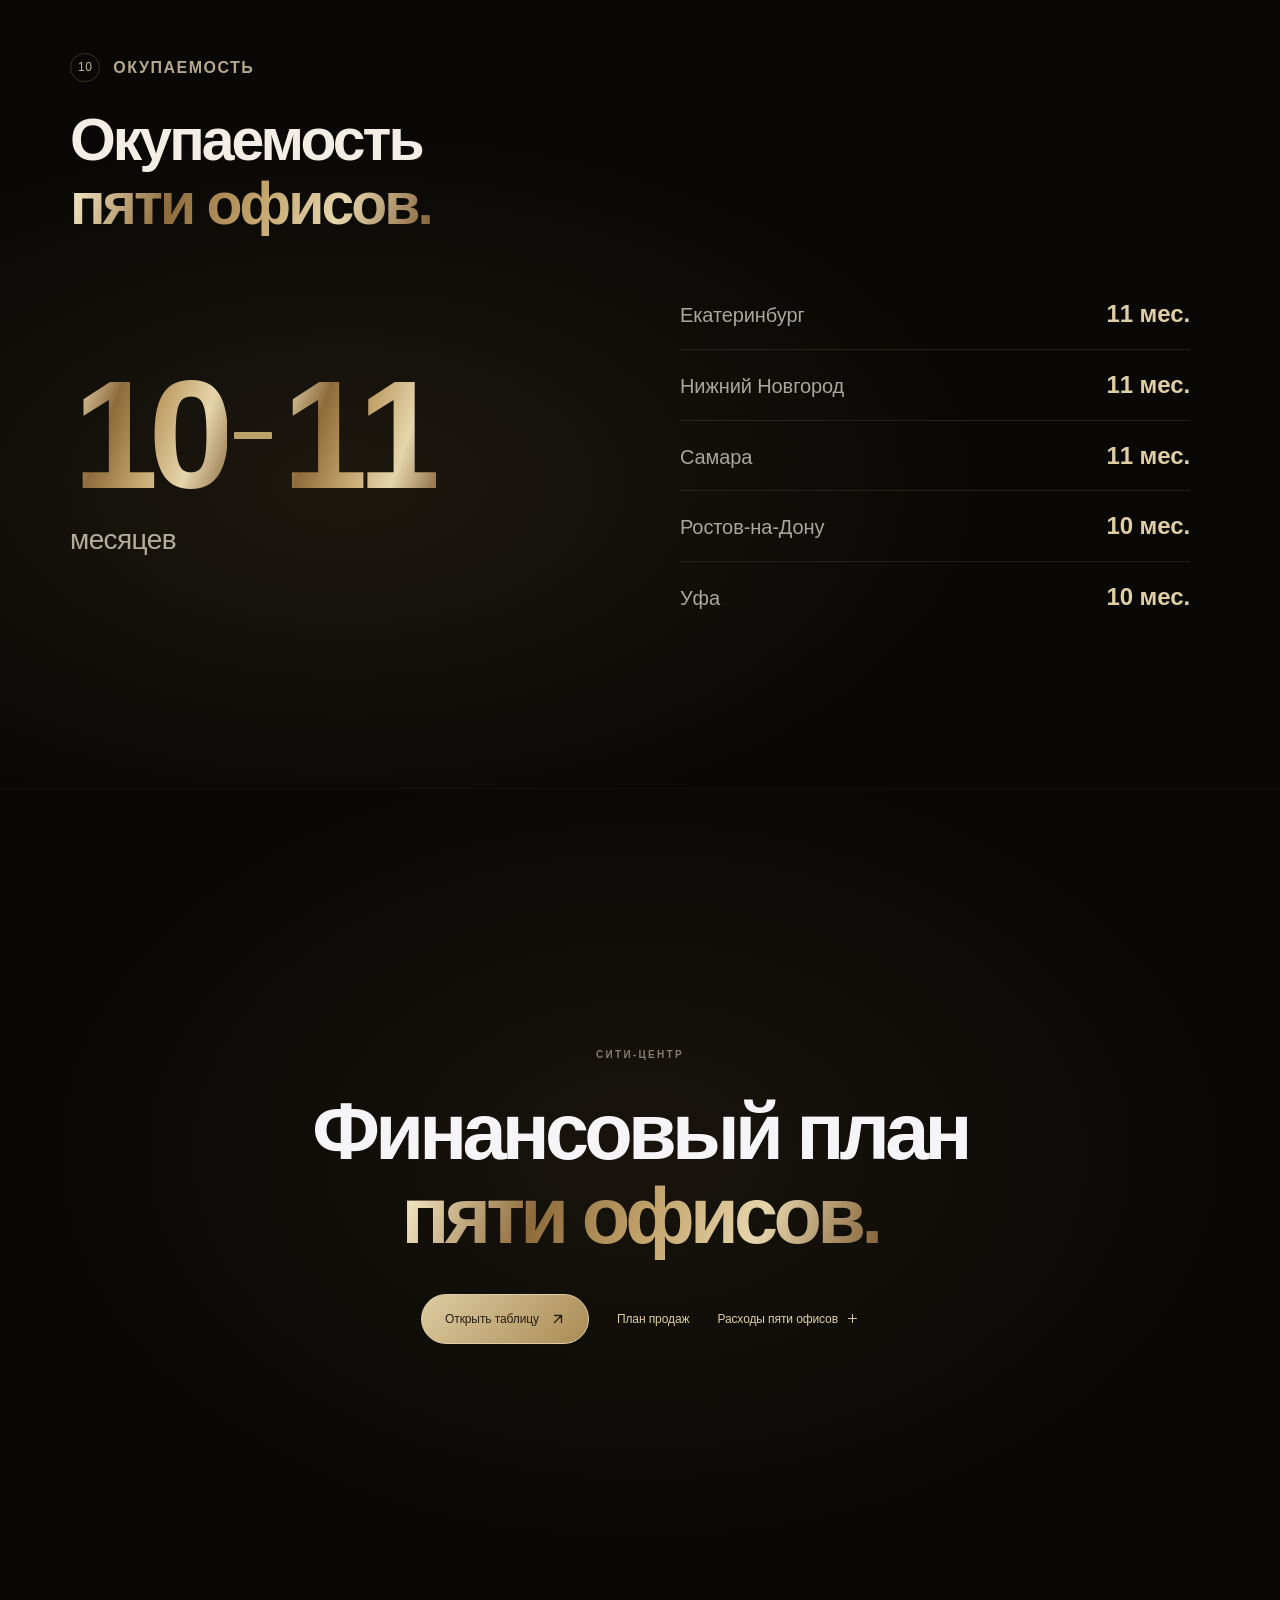
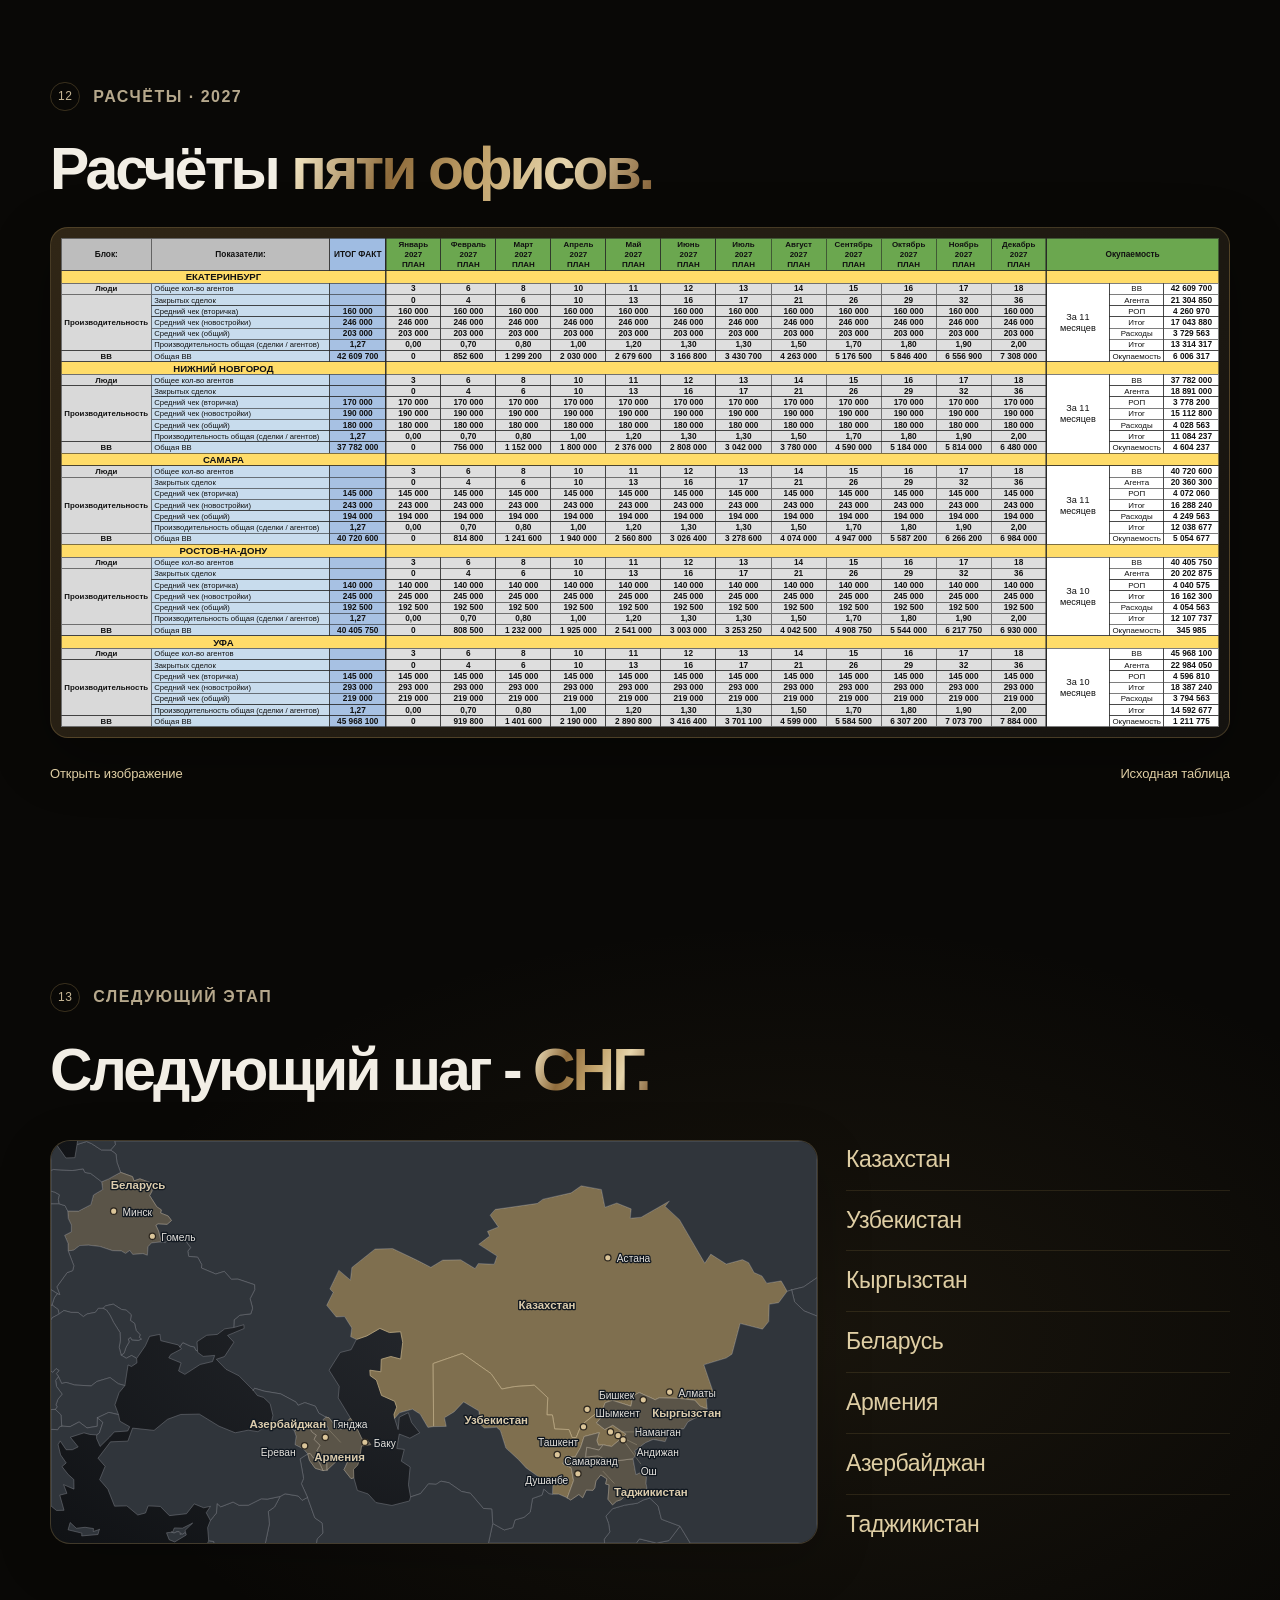
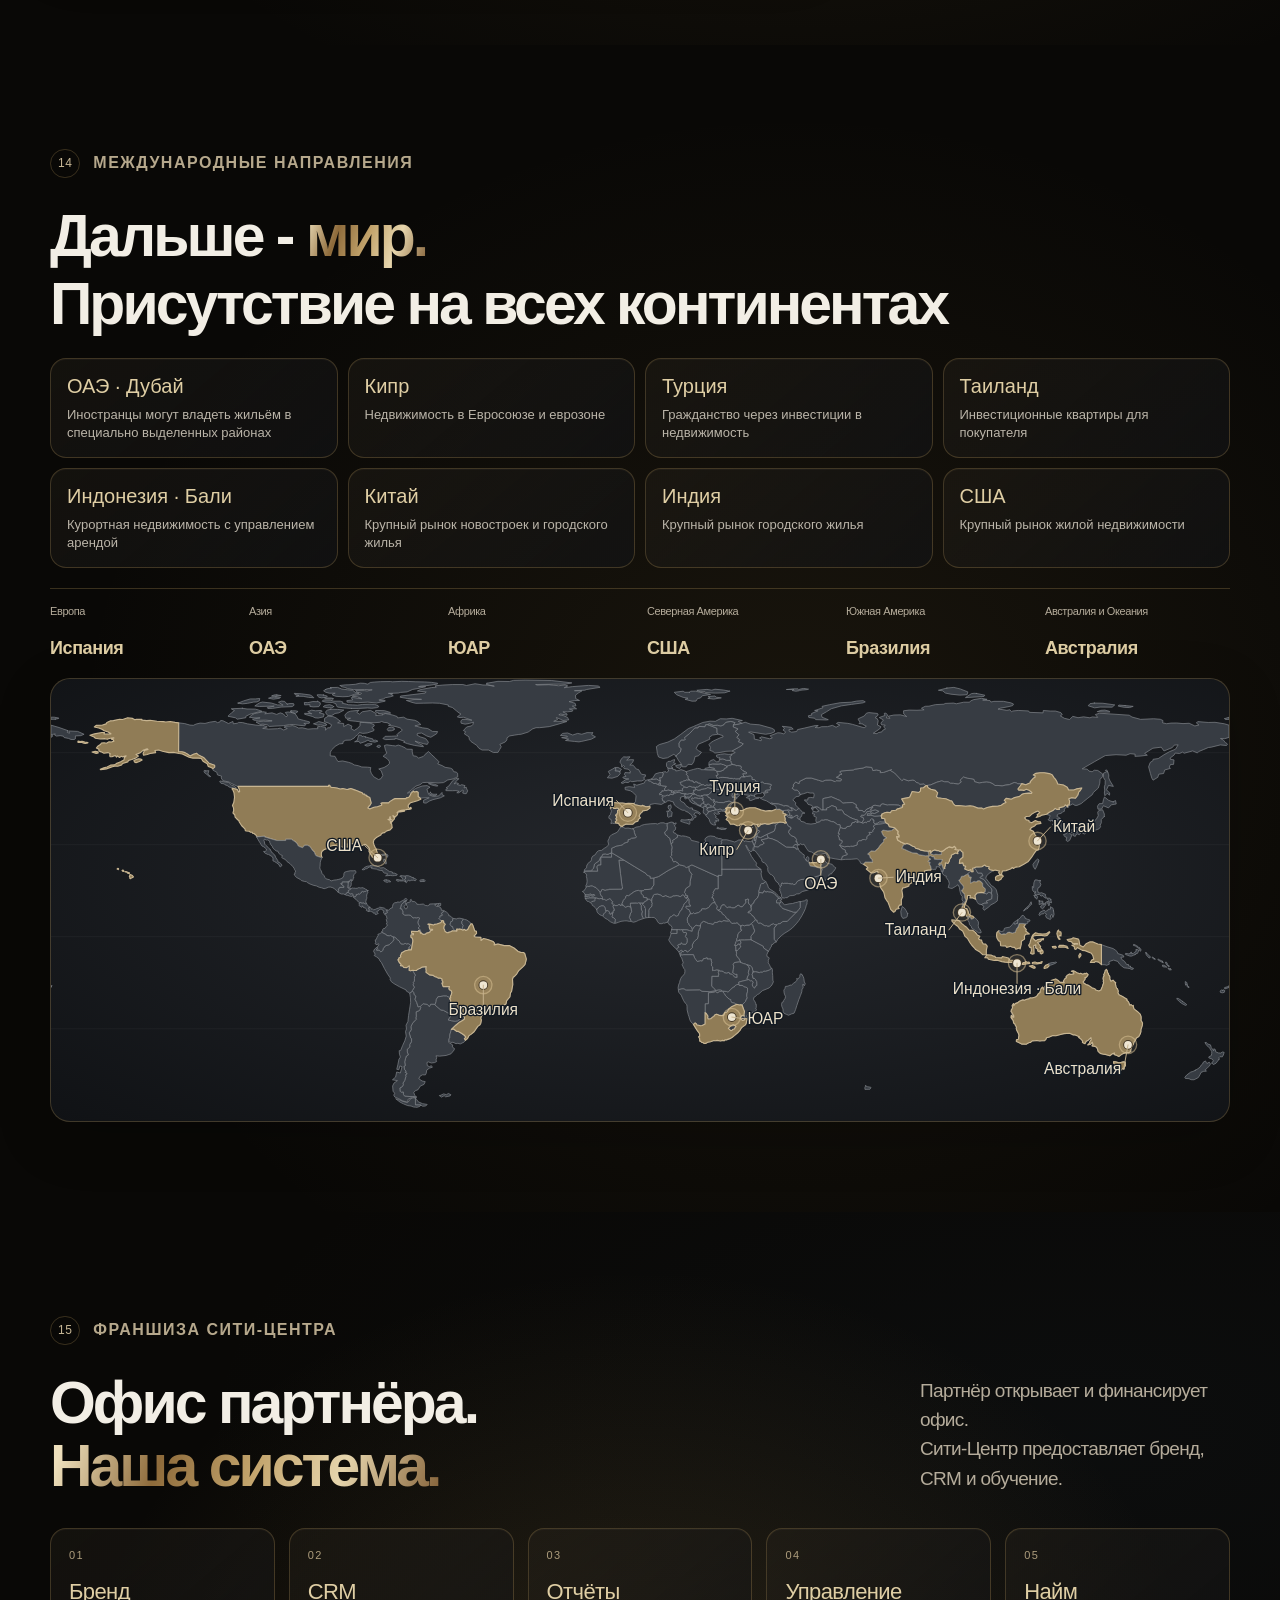
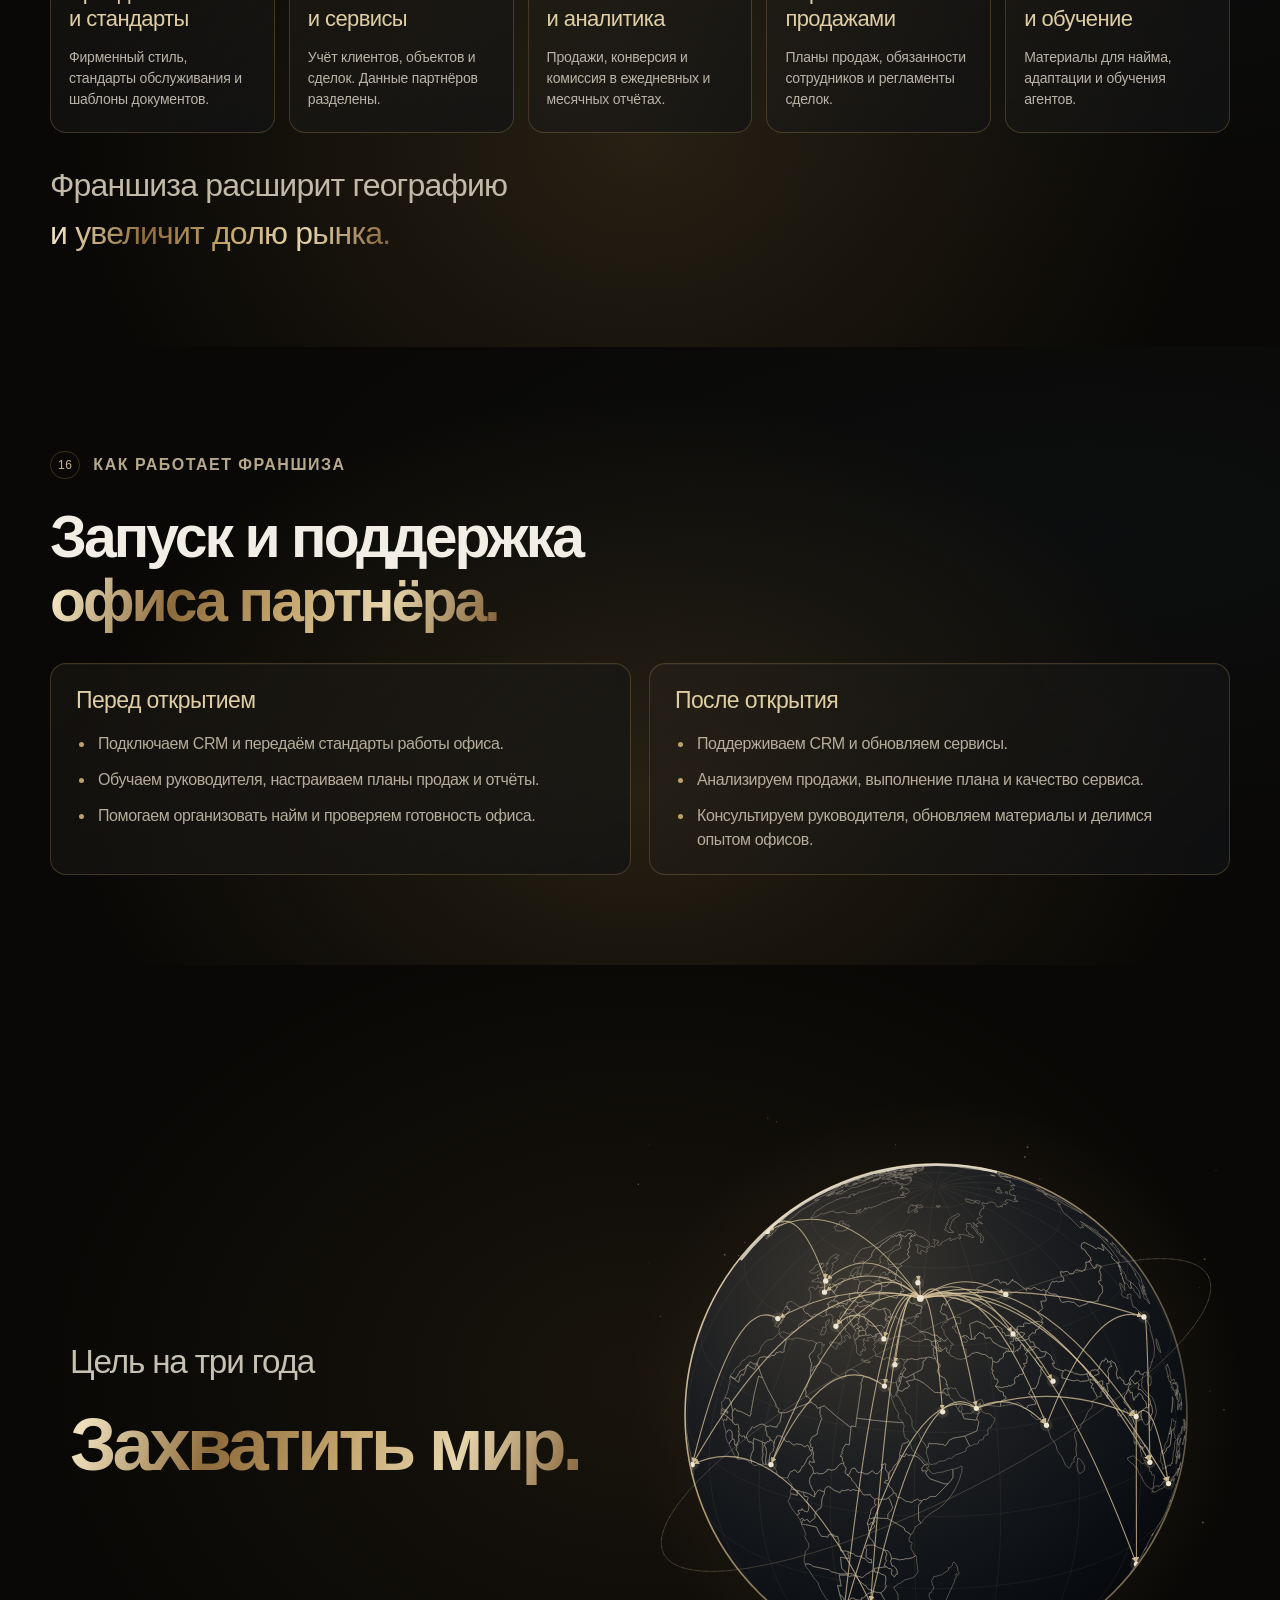
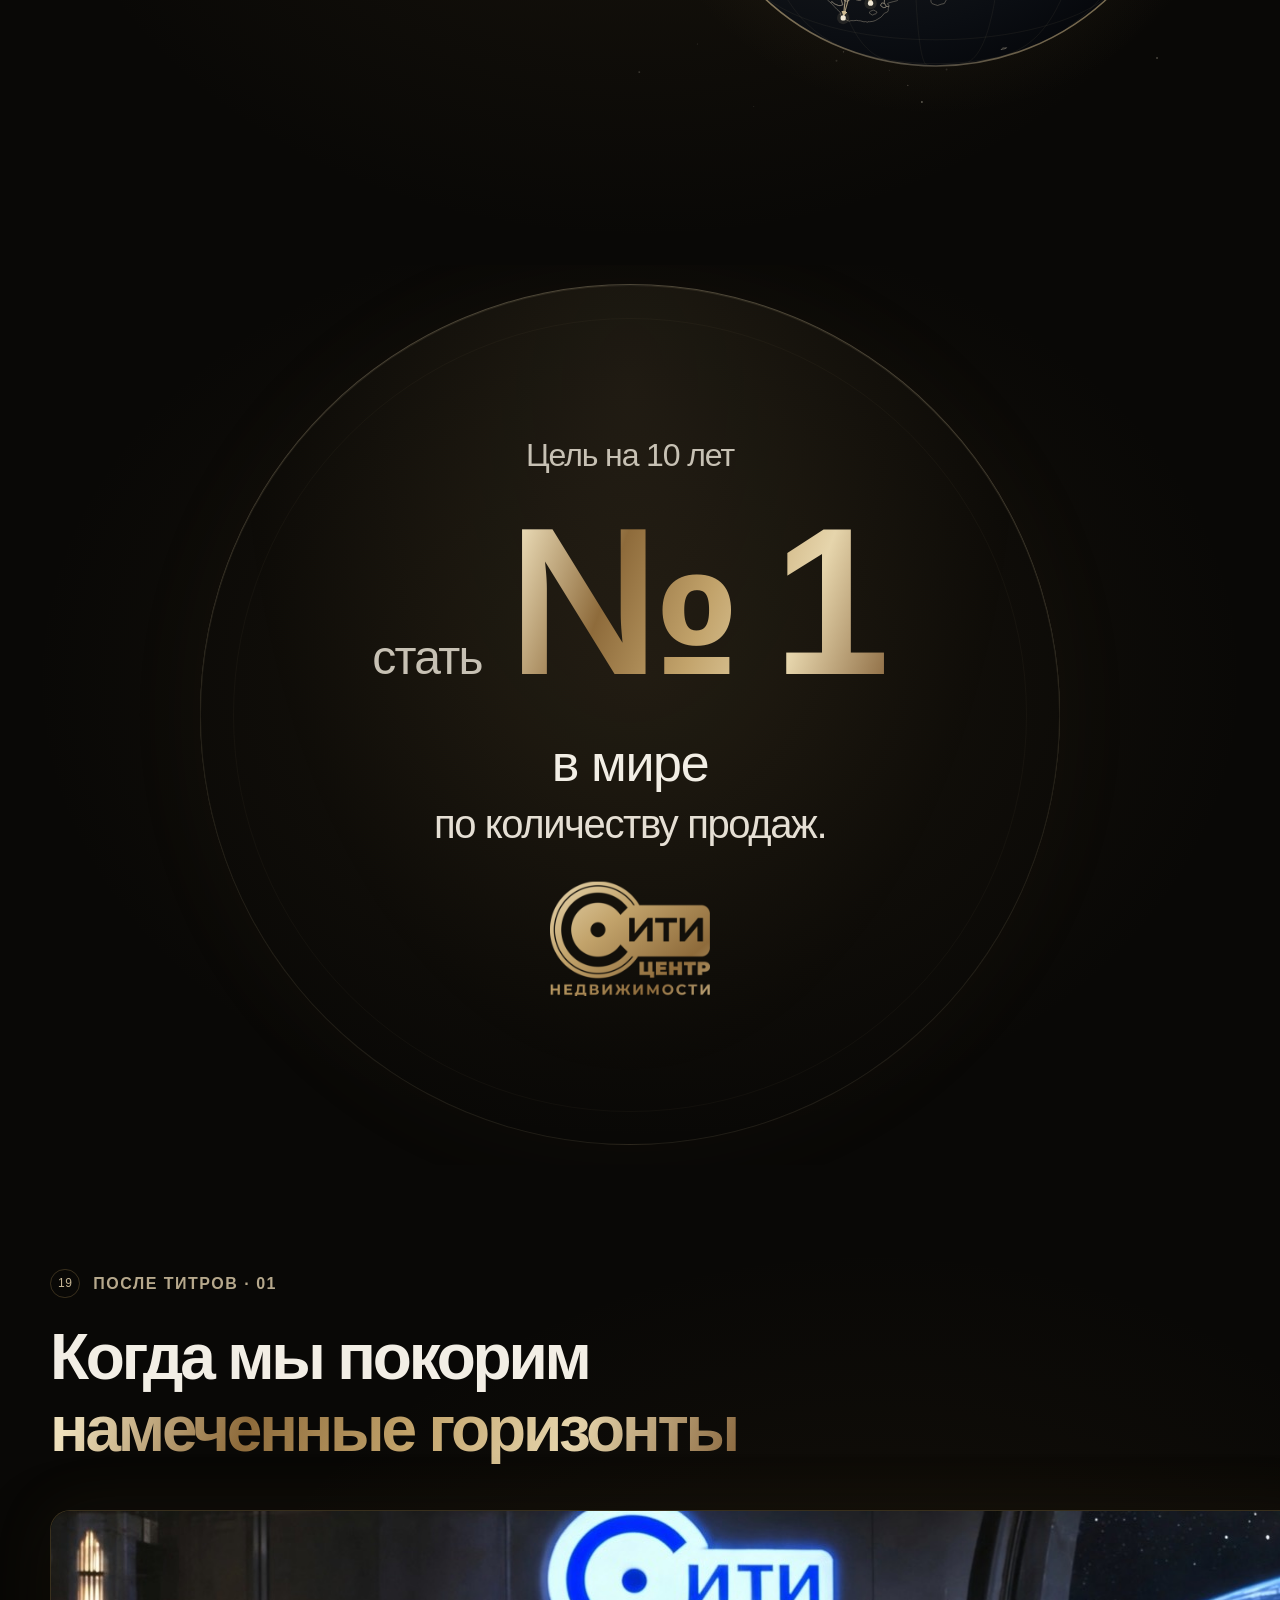
==== commit 398401a6: "Round slide summaries and align payback and world headings" ====
--- a/index.html
+++ b/index.html
@@ -9,10 +9,10 @@
   <title>Новая география - Сити-Центр</title>
   <link rel="icon" type="image/svg+xml" href="assets/citycenter-logo.svg?v=20261105-reference-update">
   <link rel="stylesheet" href="assets/site.css?v=20261105-reference-update">
-  <link rel="stylesheet" href="assets/keynote-theme.css?v=20261105-finale-photos" media="screen">
+  <link rel="stylesheet" href="assets/keynote-theme.css?v=20261105-final-layout" media="screen">
   <script defer src="assets/project-data.js?v=20261105-company-photos"></script>
   <script defer src="assets/market-data.js?v=20261105-office-editorial"></script>
-  <script defer src="assets/site.js?v=20261105-cian-caption"></script>
+  <script defer src="assets/site.js?v=20261105-final-layout"></script>
 </head>
 <body>
   <a class="skip-link" href="#main">К презентации</a>
@@ -544,7 +544,7 @@
 
     <section class="scene decision dark" id="decision" data-title="Окупаемость пяти офисов" aria-labelledby="decision-title"><div class="decision-wash" aria-hidden="true"></div>
       <div class="section-inner"><div class="chapter-label" data-reveal><span>10</span> ОКУПАЕМОСТЬ</div><h2 class="display-heading" id="decision-title" data-reveal>Окупаемость<br><span class="metal-text">пяти офисов.</span></h2>
-        <div class="payback-only" data-reveal><div class="payback-metric"><strong class="metal-text" id="payback-months">10–11</strong><span id="payback-unit">месяцев</span></div><ul class="payback-cities" id="payback-cities" aria-label="Срок окупаемости по городам"><li><span>Екатеринбург</span><strong>11 мес.</strong></li><li><span>Нижний Новгород</span><strong>11 мес.</strong></li><li><span>Самара</span><strong>11 мес.</strong></li><li><span>Ростов-на-Дону</span><strong>10 мес.</strong></li><li><span>Уфа</span><strong>10 мес.</strong></li></ul></div>
+        <div class="payback-only" data-reveal><div class="payback-metric"><strong class="payback-range" id="payback-months" aria-label="От 10 до 11"><span class="payback-value metal-text">10</span><span class="payback-range-separator" aria-hidden="true">-</span><span class="payback-value metal-text">11</span></strong><span id="payback-unit">месяцев</span></div><ul class="payback-cities" id="payback-cities" aria-label="Срок окупаемости по городам"><li><span>Екатеринбург</span><strong>11 мес.</strong></li><li><span>Нижний Новгород</span><strong>11 мес.</strong></li><li><span>Самара</span><strong>11 мес.</strong></li><li><span>Ростов-на-Дону</span><strong>10 мес.</strong></li><li><span>Уфа</span><strong>10 мес.</strong></li></ul></div>
       </div>
     </section>
 
@@ -559,7 +559,7 @@
     </section>
 
     <section class="scene international cis dark" id="cis" data-title="Следующий шаг - СНГ" aria-labelledby="cis-title"><div class="international-glow" aria-hidden="true"></div><div class="section-inner wide"><div class="chapter-label" data-reveal><span>13</span> СЛЕДУЮЩИЙ ЭТАП</div><div class="section-heading-row"><h2 class="display-heading" id="cis-title" data-reveal>Следующий шаг - <span class="metal-text">СНГ.</span></h2></div><div class="cis-layout" data-reveal><div class="international-map-frame"><svg class="international-map cis-map" viewBox="0 0 1200 630" xmlns="http://www.w3.org/2000/svg" role="img" aria-labelledby="cis-map-title cis-map-desc"><title id="cis-map-title">Города для расширения в СНГ</title><desc id="cis-map-desc">Предлагаемая география по результатам сравнения населения городов и условий входа. Отмечены Алматы, Астана, Шымкент, Ташкент, Самарканд, Наманган, Андижан, Бишкек, Ош, Минск, Гомель, Ереван, Баку, Гянджа, Душанбе. Контуры и координаты городов: Natural Earth, общественное достояние.</desc><defs><clipPath id="cis-market-clip"><rect width="1200" height="630" rx="20"/></clipPath></defs><g clip-path="url(#cis-market-clip)"><path class="international-land cis-priority-land" d="M1153.4 235.5L1140.0 253.4L1125.3 255.9L1124.5 282.8L1114.7 294.9L1079.7 286.0L1066.9 334.0L1057.9 340.0L1022.9 350.7L1038.8 397.3L1026.7 404.3L1028.1 419.6L1017.2 415.6L1008.4 406.0L982.2 403.2L952.9 402.4L946.5 405.4L921.4 394.1L911.4 399.7L908.6 415.5L879.6 406.3L868.0 410.1L864.0 421.8L853.9 426.8L830.6 445.4L822.9 464.6L816.4 464.8L811.5 452.1L789.1 451.2L785.5 429.3L776.9 429.1L778.2 402.2L757.1 382.6L726.8 384.7L706.1 388.6L689.3 364.4L674.8 354.3L647.5 335.1L644.2 332.8L598.7 348.6L599.4 447.5L590.4 448.8L578.0 427.8L566.1 420.2L546.1 425.8L538.3 434.7L537.3 428.2L541.6 417.0L538.3 407.7L517.8 398.6L509.8 374.5L500.1 367.7L499.5 359.0L516.7 361.5L517.4 341.9L532.4 337.6L547.8 341.6L551.0 315.4L547.8 298.8L530.2 300.1L515.2 293.6L494.7 305.4L478.3 311.0L469.3 306.7L471.1 292.9L459.8 275.0L446.7 275.7L431.8 257.5L441.9 237.2L436.8 231.7L450.9 202.3L469.0 217.8L471.2 198.2L507.6 169.1L535.2 168.4L574.1 187.0L595.0 197.8L613.7 186.5L641.7 186.0L664.3 199.8L669.4 191.9L694.2 193.0L698.6 180.3L670.0 161.9L687.0 148.9L683.6 141.5L700.6 134.6L687.8 116.2L695.9 107.1L762.0 97.7L770.6 91.1L814.7 81.2L830.6 70.1L862.3 75.9L867.9 103.7L886.3 97.1L909.0 106.3L907.5 120.9L924.4 119.4L968.7 94.1L962.2 102.5L984.7 123.2L1024.2 191.3L1033.6 177.2L1057.9 192.7L1083.2 185.8L1093.0 190.6L1101.5 206.1L1113.8 211.3L1121.3 222.7L1144.0 219.1L1153.4 235.5Z" fill-rule="evenodd"/><path class="international-land cis-priority-land" d="M599.4 447.5L598.7 348.6L644.2 332.8L647.5 335.1L674.8 354.3L689.3 364.4L706.1 388.6L726.8 384.7L757.1 382.6L778.2 402.2L776.9 429.1L785.5 429.3L789.1 451.2L811.5 452.1L816.4 464.8L822.9 464.6L830.6 445.4L853.9 426.8L864.0 421.8L869.3 424.4L854.5 441.8L867.5 451.9L880.1 445.2L901.0 459.3L878.4 478.6L865.0 476.0L857.7 476.7L855.1 469.2L858.8 456.8L835.2 463.0L829.6 480.2L821.2 495.1L806.5 493.8L801.9 505.6L814.9 512.0L818.7 532.0L808.8 559.1L795.5 553.4L785.6 553.3L786.1 536.8L762.6 525.4L744.2 512.2L732.7 499.6L712.5 481.1L703.8 453.5L697.9 448.6L678.8 449.8L672.1 444.3L670.2 423.0L646.4 408.8L631.5 424.4L616.5 433.6L619.3 447.1L599.4 447.5Z" fill-rule="evenodd"/><path class="international-land" d="M478.3 311.0L470.2 326.9L453.1 331.3L435.6 359.0L451.6 384.4L449.9 402.5L469.1 434.1L469.1 434.1L458.6 444.9L455.6 451.7L447.8 449.9L435.6 433.6L430.7 432.7L419.6 426.5L414.2 415.5L397.7 409.8L387.0 414.1L383.9 409.1L359.9 396.2L333.9 391.9L319.0 387.3L316.9 390.5L294.4 367.8L274.2 357.7L259.0 342.0L271.8 337.7L286.5 315.2L276.6 304.6L302.6 293.7L302.1 287.8L286.3 292.2L286.9 280.2L296.0 272.8L313.0 270.8L315.8 261.9L311.9 247.1L319.1 233.0L318.9 225.2L292.9 216.4L282.5 216.7L271.6 204.2L258.1 208.4L235.7 199.0L236.1 193.7L229.8 182.1L215.7 180.8L214.3 172.5L218.7 167.0L207.4 151.9L189.1 154.5L183.7 153.1L179.3 159.2L172.7 158.1L172.7 158.1L168.4 141.0L164.2 132.1L167.6 129.6L181.8 130.5L188.7 124.6L183.6 117.5L171.7 112.8L172.8 107.9L165.6 103.0L154.5 85.5L158.3 78.2L156.6 65.7L139.3 59.3L130.1 62.5L127.6 55.8L109.0 49.1L103.3 33.3L101.8 20.3L93.3 14.1L100.9 5.6L99.7 0.0L1200.0 0.0L1200.0 214.2L1178.9 228.7L1160.3 233.3L1153.4 235.5L1144.0 219.1L1121.3 222.7L1113.8 211.3L1101.5 206.1L1093.0 190.6L1083.2 185.8L1057.9 192.7L1033.6 177.2L1024.2 191.3L984.7 123.2L962.2 102.5L968.7 94.1L924.4 119.4L907.5 120.9L909.0 106.3L886.3 97.1L867.9 103.7L862.3 75.9L830.6 70.1L814.7 81.2L770.6 91.1L762.0 97.7L695.9 107.1L687.8 116.2L700.6 134.6L683.6 141.5L687.0 148.9L670.0 161.9L698.6 180.3L694.2 193.0L669.4 191.9L664.3 199.8L641.7 186.0L613.7 186.5L595.0 197.8L574.1 187.0L535.2 168.4L507.6 169.1L471.2 198.2L469.0 217.8L450.9 202.3L436.8 231.7L441.9 237.2L431.8 257.5L446.7 275.7L459.8 275.0L471.1 292.9L469.3 306.7L478.3 311.0ZM12.9 98.5L0.0 98.6L0.0 78.6L5.6 80.0L13.4 84.3L11.5 91.6L12.9 98.5ZM201.8 322.5L206.5 315.8L219.0 321.6L224.7 322.6L227.0 327.9L229.6 328.7L229.8 331.1L238.4 337.5L256.4 335.9L253.0 345.5L233.6 350.1L209.7 365.6L199.9 360.2L203.8 347.6L184.5 339.7L187.6 334.6L204.5 325.7L201.8 322.5Z" fill-rule="evenodd"/><path class="international-land" d="M245.3 630.0L246.7 627.0L247.0 626.1L255.0 627.5L255.7 630.0Z" fill-rule="evenodd"/><path class="international-land" d="M335.8 630.0L342.1 599.8L340.4 580.2L350.1 573.5L359.1 556.8L366.7 552.7L387.2 556.1L393.4 562.9L401.9 558.4L413.3 590.4L424.9 598.4L426.2 614.1L417.3 623.3L416.0 630.0Z" fill-rule="evenodd"/><path class="international-land" d="M1160.3 233.3L1178.9 228.7L1200.0 214.2L1200.0 274.3L1179.8 266.2L1164.9 252.0L1160.3 233.3Z" fill-rule="evenodd"/><path class="international-land" d="M916.9 630.0L921.9 623.3L948.7 629.9L968.3 625.9L985.4 603.4L1001.5 630.0Z" fill-rule="evenodd"/><path class="international-land" d="M985.4 603.4L968.3 625.9L948.7 629.9L921.9 623.3L916.9 630.0L867.2 630.0L866.7 623.8L875.5 612.5L873.5 599.2L869.3 587.8L879.6 576.1L898.6 570.5L918.8 567.4L927.8 562.4L938.1 559.4L951.1 571.9L956.3 592.5L985.4 603.4Z" fill-rule="evenodd"/><path class="international-land" d="M785.6 553.3L795.5 553.4L808.8 559.1L814.2 562.4L826.9 553.7L832.9 558.9L838.6 546.7L849.1 547.2L851.8 543.3L853.7 532.5L861.3 523.1L870.8 529.2L868.9 537.4L874.3 538.7L872.6 561.2L879.6 570.0L885.8 564.4L893.6 561.7L904.6 549.7L916.7 551.7L934.9 551.7L938.1 559.4L927.8 562.4L918.8 567.4L898.6 570.5L879.6 576.1L869.3 587.8L873.5 599.2L875.5 612.5L866.7 623.8L867.2 630.0L685.3 630.0L692.0 599.2L710.0 609.3L723.3 605.8L726.9 593.6L740.9 589.6L750.8 581.4L754.3 560.0L769.2 554.8L772.0 545.3L780.3 552.4L785.6 553.3Z" fill-rule="evenodd"/><path class="international-land cis-partner-land" d="M808.8 559.1L818.7 532.0L814.9 512.0L801.9 505.6L806.5 493.8L821.2 495.1L829.6 480.2L835.2 463.0L858.8 456.8L855.1 469.2L857.7 476.7L865.0 476.0L858.5 484.3L839.3 479.8L837.6 495.2L856.7 493.2L878.6 501.9L911.9 497.8L916.4 522.6L922.2 519.9L932.9 526.0L932.3 536.4L934.9 551.7L916.7 551.7L904.6 549.7L893.6 561.7L885.8 564.4L879.6 570.0L872.6 561.2L874.3 538.7L868.9 537.4L870.8 529.2L861.3 523.1L853.7 532.5L851.8 543.3L849.1 547.2L838.6 546.7L832.9 558.9L826.9 553.7L814.2 562.4L808.8 559.1Z" fill-rule="evenodd"/><path class="international-land cis-partner-land" d="M864.0 421.8L868.0 410.1L879.6 406.3L908.6 415.5L911.4 399.7L921.4 394.1L946.5 405.4L952.9 402.4L982.2 403.2L1008.4 406.0L1017.2 415.6L1028.1 419.6L1025.6 425.6L997.8 440.1L991.5 450.8L968.9 454.0L962.2 471.1L943.5 467.5L931.4 472.7L914.5 485.4L916.9 491.7L911.9 497.8L878.6 501.9L856.7 493.2L837.6 495.2L839.3 479.8L858.5 484.3L865.0 476.0L878.4 478.6L901.0 459.3L880.1 445.2L867.5 451.9L854.5 441.8L869.3 424.4L864.0 421.8Z" fill-rule="evenodd"/><path class="international-land" d="M538.3 434.7L546.1 425.8L566.1 420.2L578.0 427.8L590.4 448.8L599.4 447.5L619.3 447.1L616.5 433.6L631.5 424.4L646.4 408.8L670.2 423.0L672.1 444.3L678.8 449.8L697.9 448.6L703.8 453.5L712.5 481.1L732.7 499.6L744.2 512.2L762.6 525.4L786.1 536.8L785.6 553.3L780.3 552.4L772.0 545.3L769.2 554.8L754.3 560.0L750.8 581.4L740.9 589.6L726.9 593.6L723.3 605.8L710.0 609.3L692.0 599.2L690.4 576.6L677.3 575.6L657.1 551.9L643.0 549.0L623.5 535.4L610.9 532.9L603.2 537.9L591.4 537.1L578.8 552.5L563.3 557.6L560.0 538.7L562.6 510.6L548.8 501.6L553.4 483.2L541.7 481.7L545.6 459.1L562.2 465.6L577.7 457.1L564.9 441.0L559.8 425.6L545.6 432.5L543.8 452.1L538.3 434.7Z" fill-rule="evenodd"/><path class="international-land" d="M416.0 630.0L417.3 623.3L426.2 614.1L424.9 598.4L413.3 590.4L401.9 558.4L401.9 558.4L392.2 536.9L395.7 528.6L390.2 497.9L402.2 490.2L405.0 500.4L414.0 512.7L426.1 516.3L432.5 515.5L453.3 495.7L459.9 493.8L465.1 501.6L459.0 514.9L470.0 528.9L474.4 527.6L480.0 547.4L496.7 552.9L509.0 566.4L534.1 571.0L561.6 563.9L563.3 557.6L578.8 552.5L591.4 537.1L603.2 537.9L610.9 532.9L623.5 535.4L643.0 549.0L657.1 551.9L677.3 575.6L690.4 576.6L692.0 599.2L685.3 630.0Z" fill-rule="evenodd"/><path class="international-land" d="M255.7 630.0L255.0 627.5L247.0 626.1L245.4 605.6L249.7 594.6L254.4 588.7L259.2 582.8L260.1 567.9L265.9 573.1L285.3 565.6L294.7 570.7L309.2 570.6L329.5 560.5L339.0 561.0L359.1 556.8L350.1 573.5L340.4 580.2L342.1 599.8L335.8 630.0Z" fill-rule="evenodd"/><path class="international-land cis-partner-land" d="M432.5 515.5L426.1 516.3L418.9 500.8L418.9 496.7L411.1 496.7L405.9 489.5L402.2 490.2L395.3 482.4L382.2 475.8L383.9 462.7L380.9 453.3L405.4 449.1L409.0 456.1L415.8 460.8L412.2 467.5L421.6 476.7L416.6 485.2L424.1 492.5L432.1 496.9L432.5 515.5Z" fill-rule="evenodd"/><path class="international-land cis-partner-land" d="M109.0 49.1L127.6 55.8L130.1 62.5L139.3 59.3L156.6 65.7L158.3 78.2L154.5 85.5L165.6 103.0L172.8 107.9L171.7 112.8L183.6 117.5L188.7 124.6L181.8 130.5L167.6 129.6L164.2 132.1L168.4 141.0L172.7 158.1L172.7 158.1L157.5 159.7L152.1 165.6L151.0 179.1L144.0 176.5L128.0 177.8L123.4 171.5L116.8 176.2L110.1 172.3L96.2 171.8L76.6 165.3L58.7 163.2L45.1 163.8L35.4 171.1L26.9 172.2L26.6 160.2L21.2 147.8L31.8 142.3L31.9 131.6L27.0 121.4L26.2 109.6L43.2 109.8L62.4 99.7L66.5 84.5L81.0 75.9L79.3 63.9L90.0 59.4L109.0 49.1Z" fill-rule="evenodd"/><path class="international-land" d="M172.7 158.1L179.3 159.2L183.7 153.1L189.1 154.5L207.4 151.9L218.7 167.0L214.3 172.5L215.7 180.8L229.8 182.1L236.1 193.7L235.7 199.0L258.1 208.4L271.6 204.2L282.5 216.7L292.9 216.4L318.9 225.2L319.1 233.0L311.9 247.1L315.8 261.9L313.0 270.8L296.0 272.8L286.9 280.2L286.3 292.2L272.2 294.3L260.5 303.0L243.9 304.4L228.7 314.4L229.6 328.7L227.0 327.9L224.7 322.6L219.0 321.6L206.5 315.8L201.8 322.5L199.4 319.5L172.0 312.8L170.7 302.8L154.4 306.1L147.8 320.8L134.2 340.6L126.2 336.0L117.9 340.4L110.0 335.4L114.4 332.5L117.5 323.3L122.4 314.8L121.1 310.0L124.8 307.8L126.5 311.5L136.9 312.3L141.6 310.3L138.3 307.6L139.6 303.6L133.4 296.8L130.9 285.6L124.4 281.2L125.7 272.1L117.7 264.9L110.5 263.9L97.5 255.6L85.7 258.2L81.5 262.2L74.1 262.2L69.6 268.4L56.6 271.0L50.6 275.1L42.4 268.6L31.1 268.5L20.2 265.5L12.5 271.2L11.3 264.1L1.5 256.8L5.0 246.0L9.8 239.0L13.7 240.5L9.1 228.5L25.2 206.2L33.9 203.1L35.8 195.6L26.9 172.2L35.4 171.1L45.1 163.8L58.7 163.2L76.6 165.3L96.2 171.8L110.1 172.3L116.8 176.2L123.4 171.5L128.0 177.8L144.0 176.5L151.0 179.1L152.1 165.6L157.5 159.7L172.7 158.1Z" fill-rule="evenodd"/><path class="international-land" d="M26.2 109.6L27.0 121.4L31.9 131.6L31.8 142.3L21.2 147.8L26.6 160.2L26.9 172.2L35.8 195.6L33.9 203.1L25.2 206.2L9.1 228.5L13.7 240.5L9.8 239.0L0.0 232.9L0.0 98.6L12.9 98.5L22.0 101.3L26.2 109.6Z" fill-rule="evenodd"/><path class="international-land" d="M1.5 256.8L11.3 264.1L12.5 271.2L1.8 276.9L0.0 280.7L0.0 257.9L1.5 256.8Z" fill-rule="evenodd"/><path class="international-land" d="M81.5 262.2L85.7 258.2L97.5 255.6L110.5 263.9L117.7 264.9L125.7 272.1L124.4 281.2L130.9 285.6L133.4 296.8L139.6 303.6L138.3 307.6L141.6 310.3L136.9 312.3L126.5 311.5L124.8 307.8L121.1 310.0L122.4 314.8L117.5 323.3L114.4 332.5L110.0 335.4L106.8 323.2L108.7 311.7L108.1 300.0L98.0 284.0L92.4 272.7L86.9 264.8L81.5 262.2Z" fill-rule="evenodd"/><path class="international-land" d="M110.0 335.4L117.9 340.4L126.2 336.0L134.2 340.6L134.6 347.6L126.0 353.3L120.7 350.8L115.7 383.2L105.4 380.3L92.5 370.6L71.7 376.8L63.0 383.7L37.1 382.3L23.5 378.1L16.7 380.0L11.6 369.0L8.4 364.3L12.5 359.8L8.1 356.5L2.6 362.5L0.0 360.6L0.0 280.7L1.8 276.9L12.5 271.2L20.2 265.5L31.1 268.5L42.4 268.6L50.6 275.1L56.6 271.0L69.6 268.4L74.1 262.2L81.5 262.2L86.9 264.8L92.4 272.7L98.0 284.0L108.1 300.0L108.7 311.7L106.8 323.2L110.0 335.4Z" fill-rule="evenodd"/><path class="international-land" d="M79.3 63.9L81.0 75.9L66.5 84.5L62.4 99.7L43.2 109.8L26.2 109.6L22.0 101.3L12.9 98.5L11.5 91.6L13.4 84.3L5.6 80.0L0.0 78.6L0.0 46.0L3.5 44.6L33.1 46.3L50.5 43.6L53.0 49.2L62.3 50.9L79.3 63.9Z" fill-rule="evenodd"/><path class="international-land" d="M93.3 14.1L101.8 20.3L103.3 33.3L109.0 49.1L90.0 59.4L79.3 63.9L62.3 50.9L53.0 49.2L50.5 43.6L33.1 46.3L3.5 44.6L0.0 46.0L0.0 11.7L9.3 6.6L23.3 26.6L37.4 26.1L40.8 5.5L55.8 0.8L63.6 4.1L78.8 14.0L93.3 14.1Z" fill-rule="evenodd"/><path class="international-land" d="M99.7 0.0L100.9 5.6L93.3 14.1L78.8 14.0L63.6 4.1L55.8 0.8L40.8 5.5L41.5 0.0Z" fill-rule="evenodd"/><path class="international-land" d="M11.6 369.0L16.7 380.0L23.5 378.1L37.1 382.3L63.0 383.7L71.7 376.8L92.5 370.6L105.4 380.3L115.7 383.2L106.6 394.3L100.1 413.4L105.8 428.7L90.6 425.1L72.7 433.6L72.5 446.9L56.4 449.5L44.0 440.1L29.9 447.5L16.8 446.7L15.6 429.0L6.7 420.4L9.6 416.6L7.7 413.4L10.7 404.8L17.4 396.5L8.8 384.9L7.2 375.1L11.6 369.0Z" fill-rule="evenodd"/><path class="international-land" d="M75.7 608.6L73.5 616.5L48.1 618.7L48.3 614.3L26.7 609.1L30.0 597.7L39.6 606.7L53.4 605.2L66.5 607.1L66.1 611.8L75.7 608.6ZM16.8 446.7L29.9 447.5L44.0 440.1L56.4 449.5L72.5 446.9L72.7 433.6L81.3 440.7L75.8 457.5L71.6 460.5L60.8 459.7L51.6 457.2L30.3 464.1L42.5 479.2L33.5 483.6L23.7 483.6L14.4 469.8L11.1 475.7L15.0 491.7L23.8 504.3L17.2 510.1L27.0 522.5L35.7 530.3L36.0 545.4L19.7 538.3L24.9 552.0L13.7 554.8L20.4 578.5L8.6 578.8L0.0 571.8L0.0 452.6L1.0 451.7L10.5 452.2L13.4 447.6L16.8 446.7Z" fill-rule="evenodd"/><path class="international-land" d="M401.9 558.4L393.4 562.9L387.2 556.1L366.7 552.7L359.1 556.8L339.0 561.0L329.5 560.5L309.2 570.6L294.7 570.7L285.3 565.6L265.9 573.1L260.1 567.9L259.2 582.8L254.4 588.7L249.7 594.6L243.2 582.4L249.9 572.3L239.1 574.6L224.4 568.5L212.2 583.9L185.5 586.9L171.2 572.5L152.1 571.6L148.1 582.7L135.9 585.9L118.8 571.6L99.6 572.1L89.1 545.5L76.2 530.6L84.8 509.7L73.6 496.9L93.2 471.3L120.4 470.2L127.8 449.8L161.4 453.4L182.6 436.0L203.2 428.4L232.4 427.9L263.2 446.8L288.5 457.1L309.0 453.0L324.2 455.4L345.1 441.4L363.9 440.1L380.9 453.3L383.9 462.7L382.2 475.8L395.3 482.4L402.2 490.2L390.2 497.9L395.7 528.6L392.2 536.9L401.9 558.4L401.9 558.4ZM72.7 433.6L90.6 425.1L105.8 428.7L107.9 439.0L123.3 447.7L120.1 454.3L99.2 455.7L91.6 464.0L76.9 478.5L71.4 466.0L71.6 460.5L75.8 457.5L81.3 440.7L72.7 433.6Z" fill-rule="evenodd"/><path class="international-land" d="M1028.1 419.6L1026.7 404.3L1038.8 397.3L1022.9 350.7L1057.9 340.0L1066.9 334.0L1079.7 286.0L1114.7 294.9L1124.5 282.8L1125.3 255.9L1140.0 253.4L1153.4 235.5L1160.3 233.3L1164.9 252.0L1179.8 266.2L1200.0 274.3L1200.0 630.0L1001.5 630.0L985.4 603.4L956.3 592.5L951.1 571.9L938.1 559.4L934.9 551.7L932.3 536.4L932.9 526.0L922.2 519.9L916.4 522.6L911.9 497.8L916.9 491.7L914.5 485.4L931.4 472.7L943.5 467.5L962.2 471.1L968.9 454.0L991.5 450.8L997.8 440.1L1025.6 425.6L1028.1 419.6Z" fill-rule="evenodd"/><path class="international-land cis-partner-land" d="M430.7 432.7L435.6 433.6L447.8 449.9L455.6 451.7L458.6 444.9L469.1 434.1L478.4 448.2L487.4 467.2L495.6 468.4L501.0 475.7L486.5 477.8L483.4 498.7L480.4 508.0L473.9 514.3L474.4 527.6L470.0 528.9L459.0 514.9L465.1 501.6L459.9 493.8L453.3 495.7L432.5 515.5L432.1 496.9L424.1 492.5L416.6 485.2L421.6 476.7L412.2 467.5L415.8 460.8L409.0 456.1L405.4 449.1L409.7 444.7L422.9 452.4L432.4 454.0L434.8 450.9L426.1 436.4L430.7 432.7ZM426.1 516.3L414.0 512.7L405.0 500.4L402.2 490.2L405.9 489.5L411.1 496.7L418.9 496.7L418.9 500.8L426.1 516.3Z" fill-rule="evenodd"/><path class="international-land" d="M316.9 390.5L319.0 387.3L333.9 391.9L359.9 396.2L383.9 409.1L387.0 414.1L397.7 409.8L414.2 415.5L419.6 426.5L430.7 432.7L426.1 436.4L434.8 450.9L432.4 454.0L422.9 452.4L409.7 444.7L405.4 449.1L380.9 453.3L363.9 440.1L345.1 441.4L347.7 429.9L343.3 411.6L333.1 401.8L323.3 398.7L316.9 390.5Z" fill-rule="evenodd"/><path class="international-land" d="M9.8 239.0L5.0 246.0L1.5 256.8L0.0 257.9L0.0 232.9L9.8 239.0Z" fill-rule="evenodd"/><path class="international-land" d="M189.4 612.8L190.6 612.7L193.2 606.2L205.9 606.6L221.9 598.6L210.0 610.0L211.3 615.0L209.4 614.1L206.0 616.1L203.4 615.6L202.5 616.6L202.2 613.9L200.9 612.2L197.5 612.0L192.7 614.2L189.4 612.8Z" fill-rule="evenodd"/><path class="international-land" d="M189.4 612.8L192.7 614.2L197.5 612.0L200.9 612.2L202.2 613.9L202.5 616.6L203.4 615.6L206.0 616.1L209.4 614.1L211.3 615.0L211.9 617.2L193.8 628.1L185.1 624.6L181.0 613.8L189.4 612.8Z" fill-rule="evenodd"/><path class="international-land" d="M6.7 420.4L15.6 429.0L16.8 446.7L13.4 447.6L10.5 452.2L1.0 451.7L0.0 452.6L0.0 420.7L6.7 420.4Z" fill-rule="evenodd"/><path class="international-land" d="M0.0 360.6L2.6 362.5L8.1 356.5L12.5 359.8L8.4 364.3L11.6 369.0L7.2 375.1L8.8 384.9L17.4 396.5L10.7 404.8L7.7 413.4L9.6 416.6L6.7 420.4L0.0 420.7Z" fill-rule="evenodd"/><path class="cis-city-leader" d="M876.5 455.7L914.5 455.7"/><path class="cis-city-leader" d="M888.4 461.4L917.5 475.8"/><path class="cis-city-leader" d="M896.3 468.1L923.8 505.7"/><path class="cis-city-leader" d="M453.5 471.8L436.0 453.0"/><path class="cis-city-leader" d="M864.7 517.4L882.2 536.2"/><circle class="cis-map-dot" cx="969.1" cy="393.4" r="5"><title>Алматы · 2,39 млн · 01.10.2026</title></circle><circle class="cis-map-dot" cx="872.3" cy="182.8" r="5"><title>Астана · 1,71 млн · 01.10.2026</title></circle><circle class="cis-map-dot" cx="839.9" cy="420.4" r="5"><title>Шымкент · 1,32 млн · 01.10.2026</title></circle><circle class="cis-map-dot" cx="834.2" cy="447.6" r="5"><title>Ташкент · 3,20 млн · 01.04.2026</title></circle><circle class="cis-map-dot" cx="793.1" cy="491.4" r="5"><title>Самарканд · 607,6 тыс. · 01.04.2026</title></circle><circle class="cis-map-dot" cx="876.5" cy="455.7" r="5"><title>Наманган · 731,3 тыс. · 01.04.2026</title></circle><circle class="cis-map-dot" cx="888.4" cy="461.4" r="5"><title>Андижан · 506 тыс. · 01.04.2026</title></circle><circle class="cis-map-dot" cx="927.9" cy="405.5" r="5"><title>Бишкек · 1,36 млн · 01.01.2026</title></circle><circle class="cis-map-dot" cx="896.3" cy="468.1" r="5"><title>Ош · 484,9 тыс. · 01.01.2026</title></circle><circle class="cis-map-dot" cx="98.2" cy="109.9" r="5"><title>Минск · 2,00 млн · 01.01.2026</title></circle><circle class="cis-map-dot" cx="158.8" cy="149.3" r="5"><title>Гомель · 499,9 тыс. · 01.01.2026</title></circle><circle class="cis-map-dot" cx="397.3" cy="477.6" r="5"><title>Ереван · 1,15 млн · 01.07.2026</title></circle><circle class="cis-map-dot" cx="491.7" cy="471.9" r="5"><title>Баку · 2,36 млн · 01.01.2026</title></circle><circle class="cis-map-dot" cx="429.7" cy="464.2" r="5"><title>Гянджа · 331,1 тыс. · 01.01.2026</title></circle><circle class="cis-map-dot" cx="825.4" cy="521.2" r="5"><title>Душанбе · 1,30 млн · 01.07.2026</title></circle><text class="cis-country-label" x="732.4" y="263.2">Казахстан</text><text class="cis-city-label" x="983.1" y="400.4">Алматы</text><text class="cis-city-label" x="886.3" y="189.8">Астана</text><text class="cis-city-label" x="853.1" y="432.1">Шымкент</text><text class="cis-country-label" x="647.8" y="442.8">Узбекистан</text><text class="cis-city-label" x="763.0" y="478.2">Ташкент</text><text class="cis-city-label" x="803.9" y="507.4">Самарканд</text><text class="cis-city-label" x="914.5" y="462.7">Наманган</text><text class="cis-city-label" x="917.5" y="492.8">Андижан</text><text class="cis-country-label" x="941.8" y="432.6">Кыргызстан</text><text class="cis-city-label" x="858.4" y="403.5">Бишкек</text><text class="cis-city-label" x="923.8" y="522.7">Ош</text><text class="cis-country-label" x="93.5" y="75.5">Беларусь</text><text class="cis-city-label" x="112.2" y="116.9">Минск</text><text class="cis-city-label" x="172.8" y="156.3">Гомель</text><text class="cis-country-label" x="412.4" y="501.7">Армения</text><text class="cis-city-label" x="328.6" y="493.6">Ереван</text><text class="cis-country-label" x="311.0" y="450.0">Азербайджан</text><text class="cis-city-label" x="505.7" y="478.9">Баку</text><text class="cis-city-label" x="441.7" y="450.4">Гянджа</text><text class="cis-country-label" x="882.2" y="556.2">Таджикистан</text><text class="cis-city-label" x="742.8" y="537.2">Душанбе</text></g></svg></div><ul class="cis-countries"><li><div class="cis-country-heading"><strong>Казахстан</strong></div></li><li><div class="cis-country-heading"><strong>Узбекистан</strong></div></li><li><div class="cis-country-heading"><strong>Кыргызстан</strong></div></li><li><div class="cis-country-heading"><strong>Беларусь</strong></div></li><li><div class="cis-country-heading"><strong>Армения</strong></div></li><li><div class="cis-country-heading"><strong>Азербайджан</strong></div></li><li><div class="cis-country-heading"><strong>Таджикистан</strong></div></li></ul></div></div></section>
-    <section class="scene international world dark" id="world" data-title="Дальше - мир. Присутствие на всех континентах" aria-labelledby="world-title"><div class="international-glow" aria-hidden="true"></div><div class="section-inner wide"><div class="chapter-label" data-reveal><span>14</span> МЕЖДУНАРОДНЫЕ НАПРАВЛЕНИЯ</div><div class="section-heading-row"><h2 class="display-heading" id="world-title" data-reveal>Дальше - <span class="metal-text">мир.</span><span class="world-heading-subtitle">Присутствие на всех континентах</span></h2></div><div class="market-cards" role="group" aria-label="Возможные международные направления" data-reveal><button class="market-card" id="market-uae" data-world-market="uae" aria-pressed="false"><strong>ОАЭ · Дубай</strong><span>Иностранцы могут владеть жильём в специально выделенных районах</span></button><button class="market-card" id="market-cyprus" data-world-market="cyprus" aria-pressed="false"><strong>Кипр</strong><span>Недвижимость в Евросоюзе и еврозоне</span></button><button class="market-card" id="market-turkey" data-world-market="turkey" aria-pressed="false"><strong>Турция</strong><span>Гражданство через инвестиции в недвижимость</span></button><button class="market-card" id="market-thailand" data-world-market="thailand" aria-pressed="false"><strong>Таиланд</strong><span>Инвестиционные квартиры для покупателя</span></button><button class="market-card" id="market-indonesia" data-world-market="indonesia" aria-pressed="false"><strong>Индонезия · Бали</strong><span>Курортная недвижимость с управлением арендой</span></button><button class="market-card" id="market-china" data-world-market="china" aria-pressed="false"><strong>Китай</strong><span>Крупный рынок новостроек и городского жилья</span></button><button class="market-card" id="market-india" data-world-market="india" aria-pressed="false"><strong>Индия</strong><span>Крупный рынок городского жилья</span></button><button class="market-card" id="market-usa" data-world-market="usa" aria-pressed="false"><strong>США</strong><span>Крупный рынок жилой недвижимости</span></button></div><div class="world-presence" data-reveal aria-label="Планируемая география присутствия на обитаемых континентах"><div><span>Европа</span><strong>Испания</strong></div><div><span>Азия</span><strong>ОАЭ</strong></div><div><span>Африка</span><strong>ЮАР</strong></div><div><span>Северная Америка</span><strong>США</strong></div><div><span>Южная Америка</span><strong>Бразилия</strong></div><div><span>Австралия и Океания</span><strong>Австралия</strong></div></div><div class="international-map-frame" data-reveal><svg class="international-map world-map" viewBox="0 0 1360 510" role="img" aria-labelledby="world-map-title world-map-desc"><title id="world-map-title">Возможная география международной сети</title><desc id="world-map-desc">Планируемая география: ОАЭ, Кипр, Турция, Таиланд, Индонезия, Китай, Индия, США, Испания, ЮАР, Бразилия и Австралия. Контуры Natural Earth, общественное достояние.</desc><line class="world-grid" x1="0" x2="1360" y1="403.8" y2="403.8"/><line class="world-grid" x1="0" x2="1360" y1="297.5" y2="297.5"/><line class="world-grid" x1="0" x2="1360" y1="191.2" y2="191.2"/><line class="world-grid" x1="0" x2="1360" y1="85.0" y2="85.0"/><path class="international-land" d="M1360.0 354.4L1360.0 356.1L1357.6 357.0L1355.2 357.8L1354.7 356.4L1356.6 355.7L1357.8 355.5L1360.0 354.4ZM1352.9 359.5L1353.9 358.9L1355.2 359.9L1354.5 361.8L1352.2 362.3L1350.1 361.8L1349.7 360.3L1351.2 359.1L1352.9 359.5ZM0.8 354.2L0.3 355.9L0.0 356.1L0.0 354.4L0.8 354.2Z"/><path class="international-land" d="M808.1 300.9L808.7 301.3L822.4 308.5L822.7 310.5L828.1 314.1L826.4 318.4L826.6 320.4L829.0 321.7L829.1 322.6L828.1 324.8L828.3 325.9L828.0 327.6L829.4 329.8L830.9 333.3L832.3 334.0L832.3 334.0L829.3 336.1L825.2 337.5L822.9 337.4L821.6 338.5L818.9 338.6L817.9 339.0L813.4 338.0L810.6 338.3L809.5 333.5L808.2 331.8L807.5 330.9L803.8 330.2L801.6 329.1L799.2 328.5L797.7 327.9L796.1 327.0L796.1 327.0L794.1 322.6L791.9 320.6L791.1 318.5L791.5 316.7L790.8 313.4L792.4 313.3L793.8 312.0L795.2 310.1L796.2 309.4L796.1 308.2L795.3 307.4L795.1 306.0L795.1 306.0L796.2 305.6L796.4 303.5L794.9 301.5L796.2 301.1L800.4 301.1L808.1 300.9Z"/><path class="international-land" d="M647.3 199.6L647.3 199.8L647.2 200.5L647.2 205.8L634.8 205.7L634.9 214.7L631.4 215.0L630.4 216.9L631.2 222.0L616.4 221.9L615.5 223.1L615.7 221.6L615.8 221.6L624.3 221.4L624.7 220.1L626.3 218.5L627.5 213.6L632.8 209.8L634.6 205.3L635.7 205.0L637.0 202.3L640.1 201.9L641.5 202.4L643.2 202.4L644.4 201.6L646.8 201.4L646.7 199.6L647.3 199.6Z"/><path class="international-land" d="M215.9 124.0L215.4 123.9L208.1 120.5L205.4 118.9L198.6 117.5L196.5 114.3L197.0 112.2L192.2 110.7L191.5 107.8L186.9 105.2L186.9 103.4L186.9 103.4L189.0 101.7L188.9 99.5L182.4 97.2L178.6 93.2L176.2 90.6L172.8 89.0L170.2 87.6L168.2 85.8L164.4 86.9L160.7 88.9L157.4 86.6L154.7 85.0L151.1 84.0L147.3 83.9L147.4 63.7L147.4 50.6L147.4 50.6L154.4 51.5L160.4 53.2L164.3 53.5L167.6 52.0L172.2 50.9L177.8 51.3L183.5 49.8L189.7 48.9L192.3 50.4L195.1 49.5L195.9 47.9L198.5 48.2L204.9 51.4L210.0 49.0L210.5 51.7L215.1 51.1L216.5 50.1L221.1 50.3L226.9 51.8L235.7 53.1L240.9 53.7L244.6 53.5L249.7 55.3L244.4 57.0L251.2 57.8L261.4 57.4L264.6 56.7L268.7 58.9L272.8 57.1L268.9 55.6L271.4 54.4L276.0 54.2L279.0 53.8L282.0 54.7L285.8 56.6L290.1 56.3L296.7 57.9L302.6 57.4L308.1 57.4L307.7 55.2L311.0 54.6L316.9 55.8L316.9 59.2L319.3 56.3L322.3 56.4L324.0 52.9L320.0 50.7L315.6 49.3L315.9 45.4L320.3 42.8L325.3 43.3L329.1 44.9L334.3 48.9L330.9 50.6L337.9 51.4L337.9 55.0L343.0 52.2L347.5 54.5L346.4 57.1L350.0 59.5L354.0 56.9L356.7 53.9L356.9 50.0L362.3 50.3L367.9 50.8L372.9 52.6L373.2 54.3L370.4 56.2L373.0 58.1L372.5 59.8L365.1 62.3L359.9 62.8L356.0 61.8L354.9 63.6L351.2 66.5L350.1 68.1L345.7 70.5L340.3 70.7L337.3 72.2L337.1 74.5L332.7 75.0L328.1 77.8L324.0 81.8L322.5 84.6L322.3 88.7L327.9 89.3L329.6 92.6L331.3 95.3L336.6 94.6L343.6 96.2L347.4 97.5L350.1 99.2L354.8 100.1L358.8 101.6L365.1 101.8L369.2 102.2L368.6 105.3L369.7 108.8L372.5 112.8L378.1 116.1L381.0 115.0L383.1 111.3L381.1 105.7L378.4 103.9L384.5 102.2L388.7 99.7L390.8 97.3L390.5 94.9L388.0 91.9L383.4 89.2L387.8 85.5L386.2 82.3L384.9 76.8L387.6 76.0L394.0 76.9L397.9 77.3L401.0 76.3L404.6 77.5L409.2 79.6L410.4 81.0L417.1 81.2L417.0 84.2L418.2 88.7L421.7 89.2L424.4 91.3L429.9 89.4L433.5 85.5L436.0 83.8L439.0 87.0L443.9 91.5L448.1 95.7L446.5 98.0L451.6 100.0L455.0 102.0L461.0 102.9L463.4 104.0L464.9 107.0L467.8 107.5L469.4 108.8L469.6 112.8L466.9 114.1L464.2 115.4L458.0 116.6L453.2 119.6L446.8 120.1L438.7 119.4L433.1 119.4L429.2 119.6L426.0 122.1L421.2 123.7L415.7 128.4L411.4 131.7L414.6 131.1L420.7 126.4L428.6 123.5L434.2 123.1L437.6 124.9L434.0 127.2L435.2 131.1L436.4 133.7L441.3 135.5L447.6 135.0L451.4 131.0L451.6 133.6L454.1 134.9L449.4 137.2L441.0 139.3L437.3 140.7L433.1 143.3L430.2 143.0L430.1 140.0L436.6 137.1L430.6 137.2L426.4 137.6L423.9 135.6L423.9 130.8L422.2 129.8L419.7 130.4L418.4 129.5L415.6 132.1L414.4 134.9L413.1 136.5L411.5 137.0L410.2 137.2L409.9 138.1L402.9 138.1L397.2 138.1L395.5 138.8L391.5 141.3L391.0 141.6L389.8 143.0L386.3 143.0L382.6 143.0L380.9 143.6L381.5 144.3L381.9 145.3L381.8 145.7L376.8 147.5L373.0 148.0L368.6 149.9L367.6 149.9L366.3 149.3L365.9 148.8L366.0 148.5L366.8 147.2L368.6 145.3L369.7 143.2L368.9 140.1L368.1 136.9L364.2 135.2L364.7 134.6L364.1 134.2L363.1 134.2L362.3 133.6L362.1 132.8L361.4 133.1L360.4 133.0L360.6 132.7L359.7 132.3L359.4 131.4L356.4 130.3L353.4 129.1L349.7 127.7L346.1 126.4L342.7 127.4L341.5 127.5L336.9 126.5L333.8 127.0L330.1 125.9L326.3 125.3L323.6 125.1L322.5 124.5L321.8 122.6L320.5 122.6L320.5 124.0L312.7 124.0L299.8 124.0L286.9 124.0L275.6 124.0L264.3 124.0L253.1 124.0L241.6 124.0L237.9 124.0L226.7 124.0L215.9 124.0ZM362.7 76.3L365.5 74.7L370.7 74.7L370.6 75.4L366.2 77.4L363.5 77.3L362.7 76.3ZM378.6 39.7L374.5 37.8L374.6 36.5L376.4 36.3L385.1 36.6L391.6 38.6L391.9 39.6L387.9 39.5L383.9 39.4L379.7 39.9L378.6 39.7ZM376.6 77.6L378.0 76.6L379.6 76.6L380.6 77.4L379.1 79.2L377.4 78.9L376.4 77.9L376.6 77.6ZM326.4 31.9L324.3 33.3L318.8 33.1L314.2 32.1L316.2 30.5L321.7 29.6L325.0 30.8L326.4 31.9ZM325.5 23.0L323.8 23.1L316.7 22.8L315.7 21.8L323.3 21.9L325.9 22.5L325.5 23.0ZM314.5 18.5L319.0 19.8L318.0 21.0L312.4 21.8L309.3 21.0L307.7 19.6L307.4 18.2L312.3 18.3L314.5 18.5ZM347.0 34.0L340.9 33.6L330.8 32.4L329.5 30.5L329.1 28.7L325.3 27.2L317.5 26.8L313.1 25.7L314.5 24.2L322.3 24.4L326.5 25.6L333.9 25.6L337.2 26.7L336.3 28.1L340.7 28.9L343.1 29.7L348.2 29.9L353.7 30.2L359.7 29.4L367.4 29.1L373.5 29.3L377.6 30.7L378.4 32.1L376.0 33.1L370.4 33.8L365.6 33.4L354.7 34.0L347.0 34.0ZM259.7 20.7L265.0 21.3L263.7 22.3L256.7 23.3L251.1 22.2L254.2 21.1L259.7 20.7ZM260.8 18.4L265.7 19.1L261.1 19.8L254.8 19.8L254.9 19.3L258.8 18.2L260.8 18.4ZM470.0 115.8L467.9 118.0L465.4 121.1L467.9 119.9L470.4 120.6L469.1 121.9L472.5 122.8L474.2 122.0L478.0 123.1L476.8 125.7L479.5 125.1L479.9 126.9L481.1 129.1L479.5 132.3L477.8 132.4L475.3 131.7L476.1 128.8L475.1 128.4L470.7 131.4L468.5 131.3L471.1 129.7L467.5 128.8L463.4 129.0L456.1 128.9L455.5 127.9L457.9 126.6L456.2 125.6L459.4 123.5L463.3 117.9L465.7 115.9L468.9 114.6L470.7 114.8L470.0 115.8ZM363.1 66.9L367.2 68.1L371.6 69.2L371.9 70.9L374.7 70.6L377.4 71.8L374.0 72.9L368.2 72.1L366.0 70.5L362.3 72.4L356.9 74.2L355.6 72.1L350.5 72.5L353.8 70.7L354.3 67.9L355.5 64.7L358.3 65.0L359.0 66.5L360.9 66.0L363.1 66.9ZM382.4 41.3L386.0 39.8L394.4 41.6L399.6 43.3L400.1 44.9L407.1 44.1L411.0 46.3L420.1 47.7L423.4 49.2L427.0 52.5L420.1 54.1L429.0 56.4L435.0 57.2L440.4 60.5L446.3 60.7L445.2 63.2L438.5 67.3L433.9 65.8L427.9 62.4L423.1 62.8L422.6 64.8L426.6 66.9L431.7 68.5L433.2 69.5L435.7 73.0L434.4 75.5L429.6 74.6L420.2 71.7L425.5 74.8L429.4 76.9L430.0 78.2L419.8 76.7L411.7 74.7L407.1 73.0L408.4 72.0L402.8 70.1L397.3 68.4L397.4 69.5L386.4 70.0L383.2 68.8L385.7 66.2L392.8 66.1L400.6 65.7L399.3 64.4L400.7 62.7L405.5 59.2L404.5 57.6L403.0 56.4L397.3 54.7L389.6 53.5L392.0 52.6L388.0 50.4L384.7 50.2L381.7 49.0L379.7 50.0L372.8 50.5L359.1 49.7L351.1 48.7L345.0 48.1L341.8 46.9L345.8 45.3L340.4 45.3L339.2 41.7L342.1 38.5L346.0 37.1L355.8 36.1L353.0 38.4L356.0 40.6L359.5 37.8L369.0 36.3L375.5 40.0L374.9 42.3L382.4 41.3ZM323.0 34.9L330.9 35.1L338.1 35.9L332.4 39.1L327.9 39.8L323.9 42.4L319.6 42.3L317.2 39.2L317.3 37.4L319.2 35.9L323.0 34.9ZM215.9 27.9L215.9 27.9L222.3 25.3L230.1 23.0L235.8 23.0L241.0 22.5L240.5 25.2L237.6 26.5L234.1 26.6L227.0 28.1L221.0 28.7L215.9 27.9ZM178.7 106.1L182.3 105.8L181.1 109.8L184.4 112.7L182.9 112.7L180.7 111.1L179.3 109.4L177.3 108.3L176.7 106.8L176.9 105.6L178.7 106.1ZM281.5 16.6L288.9 17.1L299.1 18.4L302.0 20.1L303.5 21.6L297.3 21.2L291.1 20.0L282.7 19.9L286.3 18.9L281.7 18.0L281.5 16.6ZM213.4 125.7L211.5 126.2L205.3 124.6L204.2 123.3L200.8 122.1L200.1 121.1L196.2 120.4L194.8 118.5L195.1 117.7L199.1 118.5L201.4 119.0L204.9 119.4L206.2 120.6L208.1 122.3L211.8 123.7L213.4 125.7ZM220.9 33.8L226.3 34.6L235.9 34.8L239.6 35.8L243.6 37.3L238.9 38.2L229.6 40.7L224.9 43.1L224.9 44.7L215.0 46.4L213.0 44.8L204.3 43.0L205.9 41.5L208.5 38.9L211.8 36.5L208.1 34.4L220.9 33.8ZM272.7 28.9L276.0 28.3L280.0 28.4L280.7 30.2L278.4 31.9L265.6 32.4L256.0 33.9L250.3 34.0L249.8 32.9L257.7 31.3L240.6 31.7L235.3 31.1L240.5 27.6L244.0 26.6L254.7 27.8L261.4 29.9L268.0 30.2L262.6 26.8L266.0 25.5L269.9 25.9L271.2 27.6L272.7 28.9ZM277.6 38.7L281.8 40.1L284.2 43.6L285.4 46.1L291.7 47.8L298.5 49.5L298.1 51.1L291.9 51.3L294.3 52.7L293.0 54.0L286.2 53.4L279.7 52.5L275.3 52.7L268.2 53.9L258.6 54.4L251.9 54.8L249.9 53.1L244.7 52.1L241.4 52.5L236.7 49.7L239.2 49.3L245.1 48.7L250.4 48.9L255.3 48.3L248.0 47.5L239.9 47.7L234.6 47.7L232.6 46.4L241.4 44.9L235.5 45.0L228.9 44.1L232.1 41.4L234.7 40.0L244.8 37.8L248.7 38.5L246.8 40.2L255.2 39.1L260.5 40.9L264.7 39.1L268.2 40.3L271.3 43.7L273.2 42.3L270.5 38.6L273.8 38.1L277.6 38.7ZM300.6 40.0L296.4 37.7L300.9 36.0L305.4 36.7L312.1 36.3L313.1 37.3L309.6 39.0L315.3 40.5L314.6 43.7L308.4 45.1L304.8 44.8L302.2 43.4L292.8 40.7L292.9 39.6L300.6 40.0ZM277.3 36.8L282.4 36.7L285.2 37.5L281.9 39.8L276.0 37.3L277.3 36.8ZM307.9 25.8L310.8 27.4L310.9 29.2L309.2 31.9L302.9 32.2L298.9 31.7L299.0 29.6L292.8 29.9L292.5 27.1L296.6 27.3L302.3 26.0L307.6 26.2L307.9 25.8ZM317.3 12.0L319.9 11.0L323.8 10.7L322.1 9.9L330.9 9.7L335.7 11.6L342.1 12.4L348.3 13.0L351.3 15.4L355.8 16.5L350.6 17.6L343.6 20.2L337.0 20.5L329.1 20.0L325.1 18.6L325.1 17.3L328.1 16.4L321.2 16.4L317.0 15.2L314.7 13.6L317.3 12.0ZM334.0 7.5L339.6 6.8L344.0 6.7L351.4 6.1L357.0 4.8L361.7 5.0L365.8 6.0L368.6 4.0L373.6 3.5L380.4 3.1L391.9 2.9L394.0 3.3L404.9 2.7L413.0 2.9L421.2 3.2L431.3 3.4L439.4 3.9L446.3 4.9L446.2 5.8L437.0 7.3L427.8 8.1L424.4 8.8L432.6 8.8L423.7 11.0L417.6 12.0L411.1 14.9L403.3 15.5L400.9 16.2L389.5 16.6L394.7 17.0L392.1 17.6L395.2 19.4L391.6 20.6L385.8 21.6L384.0 23.0L378.7 24.0L379.2 24.9L385.7 24.7L385.8 25.6L375.7 27.7L365.8 26.7L354.7 27.3L349.1 26.8L341.9 26.7L341.5 25.0L348.4 24.2L346.6 21.6L348.9 21.4L359.0 22.9L353.8 20.6L347.7 19.9L350.8 18.6L357.5 17.7L358.5 16.5L353.2 15.1L351.6 13.3L361.9 13.4L364.9 13.8L370.8 12.5L362.3 12.1L349.1 12.3L342.4 11.1L339.2 9.7L334.8 8.7L334.0 7.5ZM395.9 58.6L393.4 59.7L389.2 59.9L388.2 58.1L389.8 56.1L393.3 55.6L396.2 56.6L396.3 58.1L395.9 58.6ZM316.4 51.4L318.7 52.7L316.3 54.0L311.2 52.9L308.1 53.3L303.0 51.7L306.3 50.6L309.0 49.1L313.0 50.1L315.2 50.7L316.4 51.4ZM436.3 120.9L437.6 120.6L442.5 121.5L446.4 122.9L446.5 123.6L444.7 123.6L439.8 122.5L436.3 120.9ZM438.2 130.9L439.5 132.6L442.2 133.1L445.7 133.0L443.9 134.5L442.5 134.7L437.7 133.2L436.7 132.0L438.2 130.9Z"/><path class="international-land world-market-land" data-market-shape="usa" d="M215.9 124.0L226.7 124.0L237.9 124.0L241.6 124.0L253.1 124.0L264.3 124.0L275.6 124.0L286.9 124.0L299.8 124.0L312.7 124.0L320.5 124.0L320.5 122.6L321.8 122.6L322.5 124.5L323.6 125.1L326.3 125.3L330.1 125.9L333.8 127.0L336.9 126.5L341.5 127.5L342.7 127.4L346.1 126.4L349.7 127.7L353.4 129.1L356.4 130.3L359.4 131.4L359.7 132.3L360.6 132.7L360.4 133.0L361.4 133.1L362.1 132.8L362.3 133.6L363.1 134.2L364.1 134.2L364.7 134.6L364.2 135.2L368.1 136.9L368.9 140.1L369.7 143.2L368.6 145.3L366.8 147.2L366.0 148.5L365.9 148.8L366.3 149.3L367.6 149.9L368.6 149.9L373.0 148.0L376.8 147.5L381.8 145.7L381.9 145.3L381.5 144.3L380.9 143.6L382.6 143.0L386.3 143.0L389.8 143.0L391.0 141.6L391.5 141.3L395.5 138.8L397.2 138.1L402.9 138.1L409.9 138.1L410.2 137.2L411.5 137.0L413.1 136.5L414.4 134.9L415.6 132.1L418.4 129.5L419.7 130.4L422.2 129.8L423.9 130.8L423.9 135.6L426.4 137.6L427.0 138.8L423.0 140.5L419.1 141.7L415.1 142.8L413.1 144.9L412.5 145.7L412.4 147.6L413.7 149.4L415.3 149.5L414.9 148.2L416.0 149.0L415.7 150.0L413.1 150.6L411.3 150.5L408.5 151.2L406.9 151.3L404.7 151.5L401.5 152.5L407.1 151.9L408.2 152.5L402.9 153.6L400.5 153.6L400.6 153.2L399.5 154.2L400.6 154.3L399.8 156.9L397.0 159.6L396.7 158.7L395.9 158.5L394.7 157.6L395.5 159.5L396.4 160.1L396.5 161.5L395.2 162.9L393.1 165.7L392.8 165.5L393.9 163.1L392.0 161.8L391.6 158.8L390.8 160.4L391.6 162.6L389.1 162.1L391.7 163.2L391.9 166.6L393.0 166.8L393.4 168.0L393.9 171.6L391.5 174.2L387.6 175.3L385.1 177.3L383.2 177.6L381.3 178.9L380.8 180.1L376.6 182.4L374.5 184.0L372.7 186.1L372.1 188.7L372.8 191.1L374.1 194.2L375.8 196.7L375.8 198.2L377.6 202.3L377.4 204.7L377.3 206.1L376.3 208.2L375.2 208.7L373.3 208.2L372.8 206.7L371.3 205.9L369.3 202.8L367.6 200.1L367.0 198.7L367.8 196.4L366.7 194.4L363.8 191.5L362.3 190.9L358.5 192.5L357.8 192.4L356.0 190.7L353.6 189.8L349.3 190.3L346.0 189.9L343.1 190.1L341.5 190.7L342.2 191.6L342.2 193.1L343.0 193.8L342.2 194.2L340.8 193.7L339.4 194.4L336.7 194.3L333.9 192.4L330.6 192.8L327.8 192.0L325.5 192.3L322.3 193.1L318.8 195.7L315.1 197.2L313.0 198.9L312.2 200.5L312.1 203.0L312.3 204.7L313.0 205.9L311.6 206.0L308.9 205.2L305.9 204.1L304.9 202.4L304.0 200.0L301.8 197.9L300.5 195.9L298.6 193.4L295.9 192.0L292.9 192.1L290.5 194.9L287.3 193.8L285.4 192.8L284.4 190.8L283.2 189.0L280.9 187.4L279.0 186.3L277.6 185.0L271.1 185.0L271.1 186.5L268.1 186.5L260.6 186.5L252.0 184.0L246.3 182.3L246.6 181.6L241.8 182.0L237.5 182.3L236.9 180.5L234.4 178.4L232.7 178.0L232.3 177.0L230.1 176.8L228.8 175.8L225.3 175.5L224.3 174.9L223.9 173.0L220.2 169.4L217.0 164.5L217.2 163.7L215.5 162.5L212.6 159.5L212.1 156.7L210.1 154.7L210.9 151.8L210.7 148.8L209.5 146.0L211.0 142.7L211.5 139.5L211.9 136.3L211.3 131.5L210.1 128.5L209.0 126.8L209.4 126.2L214.9 127.4L216.9 130.7L217.8 129.8L217.2 126.9L215.9 124.0ZM92.9 226.4L93.6 226.7L94.2 227.2L95.2 228.4L95.1 228.6L93.6 229.4L92.4 229.9L91.8 230.5L90.9 230.0L91.0 229.0L90.4 227.7L90.6 227.3L91.2 226.7L91.0 226.1L91.2 225.7L91.5 225.8L92.9 226.4ZM90.7 224.0L90.4 224.4L89.1 224.6L88.5 223.9L88.0 223.6L88.0 223.4L88.4 223.1L89.7 223.4L90.7 224.0ZM87.8 222.5L87.7 222.9L85.7 222.8L85.9 222.3L87.8 222.5ZM83.0 220.6L83.3 220.8L84.4 222.0L84.2 222.2L83.9 222.1L82.6 222.0L82.2 221.2L82.0 221.1L83.0 220.6ZM78.0 218.8L78.0 219.6L77.6 220.0L76.3 219.4L76.5 219.1L77.1 218.7L78.0 218.8ZM51.1 83.6L54.1 84.0L54.5 85.3L52.2 85.9L49.7 85.2L47.4 84.2L51.1 83.6ZM101.1 92.2L103.6 92.4L105.2 93.5L102.0 95.2L98.2 96.6L96.3 95.7L95.7 94.0L99.1 92.7L101.1 92.2ZM147.4 50.6L147.4 50.6L147.4 63.7L147.3 83.9L151.1 84.0L154.7 85.0L157.4 86.6L160.7 88.9L164.4 86.9L168.2 85.8L170.2 87.6L172.8 89.0L176.2 90.6L178.6 93.2L182.4 97.2L188.9 99.5L189.0 101.7L186.9 103.4L186.9 103.4L186.9 103.4L184.8 102.1L181.5 100.9L180.4 97.9L175.5 95.0L173.5 91.6L169.9 91.4L163.8 91.3L159.4 90.3L151.6 86.6L148.0 86.0L141.4 84.7L136.2 85.0L128.7 83.4L124.2 81.9L120.0 82.6L120.8 85.1L118.7 85.3L114.4 86.0L111.0 87.2L106.8 88.0L106.3 85.9L108.0 82.4L112.0 81.3L111.0 80.5L106.2 82.4L103.6 84.8L98.1 87.3L100.9 89.0L97.3 91.6L93.3 93.0L89.5 94.1L88.6 95.7L82.7 97.5L81.5 99.2L77.1 100.7L74.5 100.4L70.9 101.4L67.1 102.6L64.0 103.8L57.5 104.8L56.9 104.2L61.0 102.6L64.7 101.5L68.7 99.5L73.4 99.1L75.3 97.7L80.5 95.6L81.4 94.9L84.2 93.6L84.8 90.9L86.7 88.8L82.4 89.9L81.2 89.3L79.1 90.6L76.6 88.8L75.6 90.1L74.2 88.3L70.4 89.7L68.1 89.7L67.8 87.6L68.5 86.3L66.0 85.0L61.1 85.7L57.9 84.1L55.4 83.2L55.3 81.2L52.4 79.7L53.9 77.7L57.0 75.7L58.3 73.9L61.4 73.6L64.0 74.2L67.0 72.5L69.8 72.8L72.6 71.7L71.9 70.0L69.8 69.4L72.6 68.0L70.3 68.1L66.3 68.9L65.1 69.6L62.2 68.9L56.8 69.3L51.3 68.4L49.7 67.0L44.9 64.9L50.2 63.4L58.7 61.7L61.8 61.7L61.2 63.5L69.2 63.3L66.1 61.1L61.5 59.8L58.8 58.0L55.2 56.5L50.0 55.4L52.1 53.5L58.8 53.4L63.6 51.8L64.5 50.1L68.3 48.4L72.0 48.0L79.2 46.4L82.7 46.7L88.5 44.8L94.2 45.5L96.9 47.1L98.6 46.4L105.0 46.6L104.8 47.5L110.5 48.1L114.4 47.7L122.3 48.8L129.6 49.2L132.5 49.6L137.6 49.0L143.3 50.1L147.4 50.6L147.4 50.6ZM31.2 71.6L33.6 72.3L35.9 71.9L39.0 72.8L42.7 73.3L42.4 73.7L39.6 74.5L36.7 73.7L35.2 73.0L31.9 73.2L31.0 72.9L31.2 71.6Z"/><path class="international-land" d="M1010.0 123.2L1007.2 125.6L1004.0 125.9L1003.8 129.4L1001.7 131.0L994.2 129.9L991.5 136.2L989.6 137.0L982.1 138.4L985.5 144.6L982.9 145.5L983.2 147.5L980.9 147.0L979.0 145.7L973.4 145.3L967.1 145.3L965.7 145.6L960.4 144.2L958.2 144.9L957.6 147.0L951.4 145.8L948.9 146.3L948.1 147.8L945.9 148.5L940.9 150.9L939.3 153.5L937.9 153.5L936.8 151.8L932.0 151.7L931.3 148.8L929.4 148.8L929.7 145.2L925.2 142.6L918.7 142.9L914.3 143.4L910.7 140.2L907.6 138.9L901.7 136.4L901.0 136.0L891.3 138.1L891.4 151.2L889.5 151.4L886.9 148.6L884.3 147.6L880.0 148.3L878.3 149.5L878.1 148.7L879.1 147.2L878.3 145.9L874.0 144.7L872.3 141.6L870.2 140.7L870.0 139.5L873.7 139.8L873.9 137.3L877.1 136.7L880.4 137.2L881.1 133.8L880.4 131.6L876.6 131.7L873.4 130.9L869.0 132.4L865.5 133.2L863.6 132.6L864.0 130.8L861.5 128.4L858.7 128.5L855.5 126.1L857.7 123.4L856.6 122.7L859.6 118.8L863.5 120.9L864.0 118.3L871.8 114.4L877.7 114.3L886.0 116.8L890.5 118.2L894.5 116.7L900.5 116.6L905.3 118.5L906.4 117.4L911.7 117.6L912.7 115.9L906.5 113.5L910.2 111.7L909.5 110.8L913.1 109.9L910.4 107.4L912.1 106.2L926.2 105.0L928.1 104.1L937.5 102.8L940.9 101.3L947.7 102.1L948.9 105.8L952.8 104.9L957.7 106.1L957.4 108.1L961.0 107.9L970.5 104.5L969.1 105.6L973.9 108.4L982.4 117.4L984.4 115.5L989.6 117.5L995.0 116.6L997.1 117.3L998.9 119.3L1001.5 120.0L1003.2 121.5L1008.0 121.0L1010.0 123.2Z"/><path class="international-land" d="M891.4 151.2L891.3 138.1L901.0 136.0L901.7 136.4L907.6 138.9L910.7 140.2L914.3 143.4L918.7 142.9L925.2 142.6L929.7 145.2L929.4 148.8L931.3 148.8L932.0 151.7L936.8 151.8L937.9 153.5L939.3 153.5L940.9 150.9L945.9 148.5L948.1 147.8L949.2 148.2L946.0 150.5L948.8 151.8L951.5 150.9L956.0 152.8L951.1 155.3L948.3 155.0L946.7 155.1L946.2 154.1L947.0 152.4L941.9 153.3L940.7 155.5L938.9 157.5L935.8 157.3L934.8 158.9L937.6 159.7L938.4 162.4L936.2 165.9L933.4 165.2L931.3 165.2L931.4 163.0L926.4 161.5L922.4 159.8L920.0 158.1L915.6 155.6L913.8 152.0L912.5 151.3L908.4 151.5L907.0 150.8L906.6 148.0L901.5 146.1L898.3 148.1L895.1 149.4L895.7 151.2L891.4 151.2Z"/><path class="international-land" d="M1212.7 306.7L1219.2 309.1L1226.2 311.2L1228.8 313.0L1230.9 314.8L1231.5 316.9L1237.8 319.0L1238.7 320.9L1235.2 321.3L1236.1 323.7L1239.4 326.0L1241.9 329.7L1244.0 329.6L1243.9 331.2L1246.8 331.8L1245.7 332.5L1249.7 334.0L1249.3 335.0L1246.8 335.2L1245.8 334.3L1242.6 333.9L1238.8 333.4L1235.8 331.1L1233.7 329.2L1231.7 326.1L1226.8 324.5L1223.6 325.5L1221.3 326.7L1221.8 329.3L1218.8 330.5L1216.7 329.9L1212.8 329.8L1212.7 318.3L1212.7 306.7ZM1256.6 310.5L1258.1 311.6L1258.5 313.4L1257.3 314.4L1256.6 312.3L1255.8 310.9L1254.0 309.8L1251.9 308.3L1249.2 307.2L1250.2 306.4L1252.3 307.3L1253.5 308.1L1255.1 309.0L1256.6 310.5ZM1251.6 318.2L1249.5 319.0L1247.6 319.9L1245.6 319.9L1242.5 318.8L1240.3 317.9L1240.6 316.8L1244.0 317.3L1246.1 317.0L1246.7 315.3L1247.2 315.2L1247.6 317.1L1249.7 316.8L1250.8 315.6L1252.9 314.3L1252.5 312.3L1254.7 312.2L1255.5 312.8L1255.4 314.7L1254.2 316.9L1252.2 317.2L1251.6 318.2ZM1264.6 316.4L1265.8 317.2L1267.6 319.5L1269.4 320.7L1268.9 321.7L1267.8 322.0L1266.2 320.6L1264.5 318.4L1263.7 315.7L1264.2 315.4L1264.6 316.4Z"/><path class="international-land world-market-land" data-market-shape="indonesia" d="M1212.7 306.7L1212.7 318.3L1212.8 329.8L1209.4 326.9L1205.6 326.2L1204.7 327.2L1199.9 327.3L1201.5 324.4L1203.9 323.4L1202.9 319.6L1201.1 316.6L1193.7 313.6L1190.6 313.3L1184.9 310.0L1183.8 311.8L1182.4 312.1L1181.5 310.8L1181.5 309.2L1178.6 307.5L1182.7 306.2L1185.4 306.3L1185.1 305.3L1179.5 305.3L1178.0 303.2L1174.7 302.6L1173.1 300.8L1178.2 300.0L1180.1 298.8L1186.2 300.3L1186.8 301.6L1187.8 307.3L1191.7 309.4L1194.9 305.7L1199.2 303.5L1202.6 303.5L1205.8 304.8L1208.6 306.0L1212.7 306.7ZM1152.1 329.0L1152.5 329.7L1152.6 330.8L1150.1 333.4L1146.9 334.2L1146.4 333.8L1146.7 332.6L1148.4 330.4L1152.1 329.0ZM1187.0 321.9L1186.6 319.3L1187.3 318.0L1188.1 316.8L1189.0 317.8L1189.0 319.5L1187.0 321.9ZM1125.3 282.8L1123.2 286.0L1126.0 289.4L1125.3 291.0L1129.5 294.3L1125.1 294.7L1123.8 297.1L1124.0 300.3L1120.3 302.8L1120.2 306.3L1118.8 311.7L1118.2 310.5L1113.9 312.0L1112.4 309.9L1109.7 309.7L1107.9 308.5L1103.4 309.8L1102.0 308.1L1099.5 308.3L1096.4 307.9L1095.8 303.1L1093.9 302.2L1092.1 299.1L1091.6 296.0L1092.0 292.7L1094.3 290.4L1094.9 292.8L1097.5 294.8L1099.9 294.0L1102.3 294.3L1104.5 292.5L1106.4 292.2L1109.9 293.2L1113.0 292.4L1115.0 287.5L1116.4 286.3L1117.7 282.2L1122.1 282.2L1125.3 282.8ZM1168.7 307.4L1172.9 308.5L1174.3 311.2L1171.1 309.7L1167.9 309.4L1165.8 309.6L1163.2 309.5L1164.1 307.6L1168.7 307.4ZM1159.3 310.9L1156.7 310.3L1156.0 308.8L1159.8 308.6L1160.7 309.8L1159.3 310.9ZM1163.3 289.8L1163.6 291.7L1165.8 292.0L1166.2 293.5L1166.0 296.6L1164.0 296.2L1163.4 298.4L1165.0 300.3L1163.9 300.7L1162.4 298.4L1161.3 293.9L1162.0 291.1L1163.3 289.8ZM1144.4 294.4L1148.7 294.3L1152.5 291.7L1153.1 292.5L1150.1 296.0L1147.3 296.7L1143.6 296.0L1137.3 296.1L1134.0 296.7L1133.5 299.3L1136.9 302.5L1138.9 300.9L1146.0 299.7L1145.6 301.3L1144.0 300.8L1142.4 302.9L1139.0 304.2L1142.6 308.8L1141.9 310.0L1145.3 314.1L1145.3 316.4L1143.3 317.5L1141.8 316.2L1143.6 313.3L1139.9 314.7L1139.0 313.7L1139.5 312.3L1136.7 310.3L1137.0 306.8L1134.5 307.9L1134.8 312.0L1135.0 317.1L1132.6 317.6L1130.9 316.6L1132.0 313.3L1131.4 309.9L1129.9 309.8L1128.7 307.4L1130.2 305.1L1130.8 302.3L1132.7 297.0L1133.5 295.5L1136.7 292.9L1139.6 293.9L1144.4 294.4ZM1134.4 333.8L1129.4 331.4L1133.0 330.7L1134.9 331.7L1136.3 332.8L1136.0 333.8L1134.4 333.8ZM1138.4 327.7L1140.9 327.5L1144.3 326.2L1143.7 328.1L1138.1 329.1L1133.0 328.7L1133.0 327.4L1136.0 326.7L1138.4 327.7ZM1126.8 327.1L1129.1 326.8L1130.0 328.3L1125.7 329.0L1123.0 329.5L1121.0 329.5L1122.3 327.5L1124.4 327.4L1125.4 326.2L1126.8 327.1ZM1089.8 320.2L1090.4 321.5L1097.6 321.9L1098.4 320.4L1105.4 322.1L1106.8 324.4L1112.5 325.0L1117.1 327.1L1112.8 328.5L1108.6 327.1L1105.2 327.2L1101.3 326.9L1097.8 326.3L1093.4 324.9L1090.6 324.6L1089.0 325.0L1082.2 323.5L1081.5 322.0L1078.0 321.8L1080.6 318.4L1085.2 318.6L1088.3 320.0L1089.8 320.2ZM1074.3 301.3L1074.9 303.8L1076.2 305.8L1079.0 306.1L1080.9 308.3L1079.9 312.7L1079.8 318.2L1075.6 318.3L1072.4 315.3L1067.5 312.4L1065.9 310.3L1063.1 307.4L1061.2 304.8L1058.3 299.8L1055.0 296.9L1053.9 293.8L1052.5 291.0L1049.1 288.8L1047.1 285.8L1044.3 283.8L1040.3 279.9L1040.0 278.1L1042.4 278.2L1048.3 278.9L1051.6 282.4L1054.5 284.8L1056.6 286.3L1060.2 290.1L1064.0 290.1L1067.2 292.5L1069.4 295.5L1072.3 297.1L1070.8 300.0L1072.9 301.3L1074.3 301.3Z"/><path class="international-land" d="M420.7 483.9L422.2 485.6L424.1 488.2L429.0 490.3L434.3 491.2L432.6 493.0L429.0 493.2L427.0 491.9L424.8 491.8L420.7 491.8L420.7 483.9ZM462.3 404.5L461.4 407.4L460.4 411.0L460.4 414.5L459.6 415.3L459.3 417.6L459.0 419.4L463.8 422.5L463.3 424.9L465.7 426.5L465.5 428.2L461.8 432.7L456.2 434.6L448.7 435.4L444.5 435.0L445.3 437.1L444.5 439.8L445.2 441.6L443.0 442.8L439.1 443.3L435.5 442.0L434.0 442.9L434.5 446.5L437.1 447.5L439.1 446.4L440.3 448.2L436.8 449.3L433.8 451.5L433.2 455.1L432.3 457.0L428.7 457.0L425.8 458.8L424.7 461.5L428.4 464.1L432.0 464.8L430.7 468.0L426.3 470.0L423.8 474.1L420.4 475.5L418.8 477.2L420.0 480.9L422.5 482.9L421.0 482.7L417.5 482.2L408.3 481.7L406.8 479.6L406.8 477.0L404.3 477.2L403.0 475.9L402.7 472.2L405.6 470.6L406.7 468.4L406.3 466.6L408.3 463.6L409.7 458.9L409.3 456.8L410.9 456.1L410.5 454.8L408.8 454.1L410.0 452.6L408.3 451.2L407.4 447.2L409.0 446.4L408.3 442.1L409.2 438.5L410.2 435.3L412.5 434.0L411.3 430.6L411.3 427.3L414.2 425.0L414.1 422.1L416.2 418.6L416.3 415.3L415.3 414.7L413.5 408.6L415.9 404.9L415.5 401.5L416.9 398.3L419.3 395.0L422.0 392.8L420.9 391.4L421.7 390.2L421.5 384.3L425.6 382.6L426.9 378.9L426.5 378.0L429.6 374.8L434.6 375.7L436.8 378.2L438.3 375.4L442.6 375.5L443.2 376.3L450.1 382.1L453.2 382.6L457.8 385.2L461.7 386.6L462.3 388.2L458.6 393.6L462.4 394.5L466.6 395.1L469.6 394.5L473.0 391.8L473.6 388.7L475.5 388.0L477.4 390.0L477.3 392.9L474.1 394.8L471.6 396.2L467.3 399.7L462.3 404.5Z"/><path class="international-land" d="M420.7 483.9L420.7 491.8L424.8 491.8L427.0 491.9L425.8 493.4L422.5 494.5L420.7 494.3L418.5 494.1L415.7 493.0L411.8 492.5L407.0 490.5L403.1 488.6L397.9 484.6L401.1 485.4L406.4 487.7L411.4 489.0L413.3 487.4L414.5 485.0L418.0 483.5L420.7 483.9ZM417.1 359.8L419.0 362.2L419.5 364.7L421.4 366.2L420.3 369.7L422.3 373.6L423.8 378.5L426.5 378.0L426.9 378.9L425.6 382.6L421.5 384.3L421.7 390.2L420.9 391.4L422.0 392.8L419.3 395.0L416.9 398.3L415.5 401.5L415.9 404.9L413.5 408.6L415.3 414.7L416.3 415.3L416.2 418.6L414.1 422.1L414.2 425.0L411.3 427.3L411.3 430.6L412.5 434.0L410.2 435.3L409.2 438.5L408.3 442.1L409.0 446.4L407.4 447.2L408.3 451.2L410.0 452.6L408.8 454.1L410.5 454.8L410.9 456.1L409.3 456.8L409.7 458.9L408.3 463.6L406.3 466.6L406.7 468.4L405.6 470.6L402.7 472.2L403.0 475.9L404.3 477.2L406.8 477.0L406.8 479.6L408.3 481.7L417.5 482.2L421.0 482.7L417.6 482.7L415.8 483.6L412.4 484.9L411.8 488.2L410.2 488.2L405.9 487.1L401.6 484.6L401.6 484.6L396.9 482.6L395.7 480.4L396.8 478.3L394.9 475.9L394.4 469.9L396.0 466.5L400.0 463.7L394.2 462.7L397.8 459.6L399.1 453.7L403.3 454.9L405.3 447.6L402.8 446.7L401.6 451.1L399.2 450.6L400.4 445.5L401.7 439.0L403.4 436.5L402.3 433.1L402.0 429.1L403.6 429.0L405.9 423.3L408.5 417.6L410.1 412.3L409.3 407.0L410.4 404.1L409.9 399.7L412.1 395.4L412.8 388.5L414.0 381.2L415.2 373.3L414.9 367.5L414.1 362.5L416.1 361.6L417.1 359.8Z"/><path class="international-land" d="M790.8 313.4L791.5 316.7L791.1 318.5L791.9 320.6L794.1 322.6L796.1 327.0L796.1 327.0L794.6 326.7L789.6 327.3L788.6 327.7L787.5 330.0L788.3 331.5L787.7 335.7L787.2 339.3L788.2 339.9L790.8 341.3L791.9 340.6L792.2 344.5L789.3 344.4L787.8 342.5L786.4 341.0L783.5 340.5L782.6 338.6L780.3 339.7L777.3 339.2L776.0 337.6L773.6 337.3L771.9 337.4L771.6 336.3L770.3 336.2L768.6 336.0L766.3 336.5L764.6 336.4L763.7 336.8L763.9 332.5L762.6 331.2L762.4 329.1L762.9 326.9L762.2 325.6L762.1 323.3L757.5 323.4L757.8 322.1L755.9 322.1L755.7 322.7L753.4 322.8L752.4 324.9L751.8 325.8L749.8 325.3L748.5 325.8L746.0 326.1L744.6 324.2L743.7 323.1L742.6 321.0L741.7 318.3L730.5 318.3L729.2 318.7L728.1 318.6L726.6 319.1L726.0 318.0L727.0 317.6L727.1 316.1L727.7 315.2L729.1 314.4L730.1 314.8L731.4 313.4L733.4 313.5L733.7 314.5L735.1 315.1L737.3 312.9L739.5 311.2L740.5 310.0L740.3 307.1L742.0 303.7L743.7 301.8L746.2 300.1L746.6 299.0L746.7 297.7L747.3 296.5L747.1 294.5L747.6 291.3L748.4 289.1L749.5 287.2L749.7 285.1L750.1 282.6L751.5 280.8L753.5 279.7L756.7 280.9L759.1 282.2L761.8 282.5L764.6 283.2L765.8 281.1L766.3 280.8L768.0 281.2L772.2 279.4L773.7 280.2L774.9 280.0L775.5 279.2L776.9 278.9L779.7 279.3L782.2 279.3L783.4 279.0L785.7 281.9L787.4 282.3L788.4 281.7L790.2 282.0L792.3 281.2L793.2 282.7L796.5 285.1L796.5 285.1L796.3 289.2L797.8 289.7L796.6 291.0L795.1 291.9L793.7 293.7L792.9 295.4L792.7 298.2L791.8 299.6L791.7 302.3L790.7 303.2L790.5 305.3L790.0 305.6L789.6 307.6L790.6 309.2L790.8 313.4Z"/><path class="international-land" d="M837.1 303.5L834.9 300.5L834.8 287.6L838.1 283.6L839.2 282.5L841.6 282.4L844.9 279.9L849.9 279.8L860.5 269.2L863.2 266.2L864.9 264.0L864.9 262.2L864.9 258.6L864.9 257.1L864.9 257.1L864.9 257.1L866.1 257.0L867.9 256.5L869.9 256.1L871.7 254.9L873.1 254.9L873.2 255.9L872.8 258.0L872.8 259.8L872.0 261.1L871.0 264.9L869.2 268.9L866.8 273.4L863.6 278.6L860.4 282.6L855.9 287.4L852.1 290.3L846.5 293.8L843.0 296.5L838.8 300.8L838.0 302.6L837.1 303.5Z"/><path class="international-land" d="M828.1 314.1L822.7 310.5L822.4 308.5L808.7 301.3L808.1 300.9L808.0 297.1L809.1 295.7L811.0 293.3L812.4 290.8L810.7 286.7L810.3 284.9L808.5 282.4L810.8 280.3L813.3 278.0L815.3 278.6L815.3 280.6L816.6 281.7L819.2 281.7L824.0 284.8L825.2 284.8L826.1 284.7L826.9 285.1L829.4 285.4L830.6 283.9L834.0 282.4L835.5 283.6L838.1 283.6L834.8 287.6L834.9 300.5L837.1 303.5L834.5 304.9L833.5 306.4L832.1 306.6L831.6 309.1L830.4 310.5L829.6 312.9L828.1 314.1Z"/><path class="international-land" d="M772.8 268.4L769.9 266.8L768.6 265.8L768.4 264.7L769.0 263.2L769.0 261.8L766.8 259.6L766.4 258.0L766.4 257.2L765.0 256.1L765.0 254.1L764.2 252.7L762.9 252.9L763.3 251.6L764.2 250.1L763.8 248.7L765.0 247.6L764.3 246.8L765.3 244.6L767.0 242.0L770.2 242.2L770.1 228.2L770.1 226.7L774.4 226.7L774.4 219.6L789.6 219.6L804.3 219.6L819.3 219.6L820.5 223.1L819.7 223.7L820.2 227.3L821.6 231.6L823.0 232.4L825.1 233.8L823.2 235.8L820.4 236.4L819.2 237.4L818.8 239.8L817.2 245.0L817.6 246.4L817.0 249.5L815.5 253.0L813.2 254.7L811.6 257.4L811.2 258.9L809.4 259.9L808.3 263.6L808.3 266.7L808.3 264.0L807.8 263.9L807.8 262.1L807.4 260.9L805.4 259.5L805.0 257.0L805.4 254.4L803.7 254.1L803.4 254.9L801.2 255.1L802.1 256.1L802.4 258.3L800.3 260.2L798.4 262.8L796.5 263.1L793.3 261.1L791.9 261.8L791.5 262.8L789.6 263.5L789.4 264.2L785.7 264.2L785.1 263.5L782.4 263.4L781.1 264.0L780.0 263.7L778.1 261.6L777.4 260.6L774.7 261.1L773.7 262.8L772.7 265.9L771.4 266.6L770.2 267.0L772.8 268.4Z"/><path class="international-land" d="M770.1 228.2L770.2 242.2L767.0 242.0L765.3 244.6L764.3 246.8L765.0 247.6L763.8 248.7L764.2 250.1L763.3 251.6L762.9 252.9L764.2 252.7L765.0 254.1L765.0 256.1L766.4 257.2L766.4 258.0L764.0 258.6L762.1 260.1L759.3 263.9L755.8 265.6L752.1 265.4L751.1 265.7L751.4 266.9L749.5 268.2L747.9 269.6L743.1 270.9L742.2 270.1L741.5 270.0L740.8 270.9L737.7 271.2L738.3 270.3L737.1 267.8L736.6 266.3L734.9 265.7L732.7 263.7L733.5 262.0L735.3 262.4L736.3 262.1L738.4 262.1L736.4 258.9L736.5 256.6L736.3 254.2L734.8 252.0L735.1 250.3L732.7 250.2L732.7 247.9L731.2 246.6L732.8 242.0L737.6 238.6L737.8 234.0L739.3 226.8L740.1 225.3L738.5 224.1L738.4 223.0L737.0 222.0L736.1 216.5L739.9 214.6L755.0 221.4L770.1 228.2Z"/><path class="international-land" d="M409.1 227.7L409.4 229.6L409.1 231.0L408.2 231.6L409.2 232.6L409.1 233.6L406.6 233.0L404.8 233.2L402.5 233.0L400.7 233.6L398.7 232.5L399.0 231.4L402.5 231.9L405.4 232.2L406.7 231.4L405.0 229.8L405.0 228.5L402.7 227.9L403.5 227.0L405.8 227.1L409.1 227.7Z"/><path class="international-land" d="M409.1 233.6L409.2 232.6L408.2 231.6L409.1 231.0L409.4 229.6L409.1 227.7L409.6 227.1L412.5 227.1L414.7 228.0L415.7 227.9L416.4 229.2L418.5 229.1L418.4 230.2L420.1 230.3L421.9 231.6L420.5 233.0L418.7 232.3L417.0 232.4L415.7 232.2L415.1 232.9L413.6 233.1L413.0 232.2L411.8 232.7L410.3 235.2L409.3 234.6L409.1 233.6Z"/><path class="international-land" d="M1355.2 45.7L1360.0 44.2L1360.0 46.6L1355.9 46.8L1355.2 45.7ZM865.5 133.2L863.8 135.3L860.1 135.9L856.4 139.5L859.8 142.9L859.4 145.3L863.5 149.4L863.5 149.4L861.3 150.9L860.6 151.8L859.0 151.5L856.4 149.4L855.3 149.2L852.9 148.4L851.8 147.0L848.3 146.2L846.0 146.8L845.3 146.1L840.2 144.4L834.6 143.9L831.4 143.2L830.9 143.7L826.1 140.7L821.8 139.3L818.6 137.3L821.3 136.7L824.4 133.7L822.3 132.3L827.9 130.9L827.8 130.1L824.4 130.7L824.5 129.1L826.5 128.1L830.1 127.9L830.7 126.7L829.9 124.7L831.4 122.9L831.4 121.8L825.8 120.7L823.6 120.7L821.3 119.1L818.4 119.6L813.6 118.4L813.6 117.7L812.3 116.1L809.3 116.0L809.0 114.9L809.9 114.2L807.5 112.1L803.6 112.5L802.4 112.3L801.5 113.1L800.1 113.0L800.1 113.0L799.2 110.7L798.3 109.5L799.0 109.2L802.0 109.3L803.5 108.5L802.4 107.6L799.9 107.0L800.1 106.3L798.6 105.7L796.2 103.4L797.0 102.4L796.6 100.8L792.9 99.9L791.0 100.3L790.4 99.5L786.4 98.6L785.2 96.5L784.9 94.8L783.1 93.9L784.7 92.8L783.6 89.5L786.3 87.5L785.7 86.9L785.7 86.9L790.0 84.9L786.0 83.2L786.0 83.2L794.1 78.7L797.6 76.6L799.1 74.8L793.5 72.4L795.0 70.1L791.6 67.5L794.2 64.4L789.8 60.4L793.2 57.7L787.5 55.4L788.0 52.9L791.1 52.6L797.5 51.1L797.5 51.1L801.4 49.9L807.6 52.1L817.9 52.9L832.2 56.9L835.1 58.6L835.4 60.9L831.2 62.8L825.0 63.8L808.1 61.1L805.4 61.5L811.5 64.1L811.8 65.7L812.0 69.4L816.9 70.4L819.8 71.4L820.3 69.6L818.0 68.1L820.4 66.8L829.6 69.0L832.8 68.1L830.2 65.5L839.0 62.1L842.5 62.3L846.0 63.5L848.2 61.1L845.1 59.0L846.9 56.8L844.2 54.6L854.7 55.8L856.9 57.8L852.1 58.2L852.1 60.2L855.1 61.4L860.9 60.6L861.9 58.4L869.7 56.7L882.9 53.6L885.8 53.8L882.1 56.0L886.7 56.3L889.5 55.1L896.5 55.0L902.1 53.5L906.4 55.7L910.7 53.3L906.8 51.3L908.7 50.1L919.9 51.2L925.1 52.3L938.8 56.3L941.3 54.5L937.5 52.6L937.4 51.9L932.8 51.5L934.1 49.8L932.1 47.1L932.0 45.9L938.9 42.7L941.4 39.5L944.2 38.8L954.2 39.8L955.0 41.7L951.4 44.6L953.8 45.7L955.0 48.2L954.1 53.1L958.3 55.2L956.7 57.6L949.3 62.6L953.6 63.1L955.1 61.9L959.3 61.0L960.3 59.2L963.5 57.5L961.3 55.5L963.1 53.2L959.0 52.9L958.1 50.9L961.1 47.3L956.2 44.5L962.9 42.1L962.0 39.6L963.9 39.5L965.9 41.4L964.4 44.9L968.5 45.5L966.7 42.9L973.1 41.6L980.9 41.4L987.9 43.4L984.5 40.4L984.2 36.7L990.7 35.9L999.8 36.1L1008.0 35.6L1004.9 33.8L1009.3 31.5L1013.6 31.4L1021.0 29.6L1031.0 29.1L1032.2 28.2L1042.1 27.8L1045.2 28.6L1053.7 26.8L1060.6 26.8L1061.7 25.3L1065.3 23.8L1074.2 22.3L1080.7 23.5L1075.6 24.3L1084.1 24.9L1085.1 26.6L1088.6 25.8L1099.6 25.8L1108.1 27.5L1111.2 28.9L1110.2 30.7L1106.1 31.8L1096.1 33.7L1093.3 34.8L1098.0 35.3L1103.6 36.2L1107.0 35.5L1108.9 37.8L1110.5 36.9L1116.6 36.3L1128.7 36.9L1129.6 38.5L1145.4 39.1L1145.6 36.4L1153.7 37.0L1159.7 37.0L1165.8 38.8L1167.5 41.1L1165.3 42.6L1170.0 45.4L1176.0 46.8L1179.6 43.1L1185.7 44.7L1192.1 43.7L1199.4 44.8L1202.2 43.8L1208.4 44.3L1205.7 41.0L1210.7 39.5L1244.8 41.8L1248.0 43.9L1257.9 46.6L1273.1 45.9L1280.7 46.5L1283.8 48.0L1283.3 50.6L1288.0 51.6L1293.1 50.9L1299.8 50.8L1306.9 51.5L1314.0 51.1L1320.6 54.2L1325.3 53.1L1322.3 50.8L1323.9 49.2L1336.0 50.2L1343.8 50.0L1354.7 51.7L1360.0 53.3L1360.0 67.4L1360.0 67.4L1355.1 68.9L1350.2 68.7L1353.6 70.6L1355.9 73.5L1357.6 74.4L1358.1 75.9L1357.1 76.8L1350.0 76.1L1339.5 78.7L1336.1 79.1L1330.3 81.6L1324.9 83.8L1323.5 85.4L1318.1 83.0L1308.2 85.7L1306.5 84.4L1302.9 86.0L1297.8 85.5L1296.6 87.8L1292.1 91.2L1292.2 92.7L1296.5 93.4L1296.0 98.6L1292.5 98.7L1290.9 101.7L1292.4 103.2L1285.8 105.0L1284.5 109.1L1278.9 109.9L1277.8 113.5L1272.3 116.8L1270.9 114.4L1269.3 109.2L1267.2 101.4L1269.0 96.4L1272.2 94.3L1272.4 92.7L1278.3 91.9L1285.0 87.4L1291.5 83.8L1298.3 81.0L1301.3 76.0L1296.8 76.3L1294.5 79.2L1284.9 83.1L1281.8 78.7L1272.1 79.9L1262.6 85.9L1265.7 88.0L1257.3 89.0L1251.4 89.3L1251.7 86.8L1245.8 86.2L1241.2 88.0L1229.6 87.4L1217.2 88.4L1205.0 95.3L1190.5 103.7L1196.4 104.1L1198.3 106.3L1202.0 107.1L1204.4 105.3L1208.5 105.6L1214.0 109.5L1214.1 112.5L1211.1 116.0L1210.8 120.3L1209.1 125.9L1203.4 131.0L1202.2 133.5L1197.0 137.6L1191.9 141.7L1189.5 143.8L1184.5 145.9L1182.1 145.9L1179.7 144.2L1174.6 146.8L1174.1 148.0L1174.1 148.0L1174.1 148.0L1174.1 148.0L1173.5 147.4L1173.5 147.4L1173.5 145.6L1175.4 145.5L1176.0 141.3L1175.0 138.2L1178.2 137.0L1182.8 137.6L1185.4 134.2L1186.6 130.3L1188.1 129.0L1190.1 125.8L1183.9 126.9L1180.6 128.2L1174.8 128.2L1173.3 124.9L1168.8 122.4L1162.3 121.3L1160.9 117.8L1159.5 115.6L1158.1 114.1L1155.8 110.5L1152.5 109.2L1146.8 108.2L1141.8 108.3L1137.1 108.9L1134.0 110.7L1136.1 111.5L1136.1 113.5L1134.0 114.6L1130.6 118.4L1130.6 119.9L1125.3 122.1L1120.8 120.8L1116.3 121.1L1114.3 119.9L1112.0 119.5L1106.5 122.0L1101.5 122.6L1098.1 123.5L1093.3 122.9L1089.8 123.0L1087.5 121.1L1083.8 119.4L1080.0 119.0L1075.2 119.4L1071.7 120.1L1066.3 118.6L1065.6 116.0L1061.1 115.0L1057.7 114.6L1053.5 113.2L1049.6 116.8L1051.1 118.9L1047.4 121.4L1042.0 120.5L1038.2 120.4L1035.7 118.7L1031.7 118.7L1028.4 117.6L1022.7 119.2L1015.5 122.3L1011.5 122.9L1010.0 123.2L1008.0 121.0L1003.2 121.5L1001.5 120.0L998.9 119.3L997.1 117.3L995.0 116.6L989.6 117.5L984.4 115.5L982.4 117.4L973.9 108.4L969.1 105.6L970.5 104.5L961.0 107.9L957.4 108.1L957.7 106.1L952.8 104.9L948.9 105.8L947.7 102.1L940.9 101.3L937.5 102.8L928.1 104.1L926.2 105.0L912.1 106.2L910.4 107.4L913.1 109.9L909.5 110.8L910.2 111.7L906.5 113.5L912.7 115.9L911.7 117.6L906.4 117.4L905.3 118.5L900.5 116.6L894.5 116.7L890.5 118.2L886.0 116.8L877.7 114.3L871.8 114.4L864.0 118.3L863.5 120.9L859.6 118.8L856.6 122.7L857.7 123.4L855.5 126.1L858.7 128.5L861.5 128.4L864.0 130.8L863.6 132.6L865.5 133.2ZM1034.3 10.5L1042.4 9.7L1049.8 11.5L1058.5 14.9L1057.6 18.1L1049.3 18.6L1038.8 17.5L1032.5 16.2L1029.6 13.7L1024.5 13.0L1034.3 10.5ZM1068.5 16.7L1078.1 18.7L1077.0 20.2L1055.7 21.5L1062.6 16.9L1065.7 16.5L1068.5 16.7ZM1204.5 27.8L1214.4 28.0L1228.1 29.9L1225.1 32.5L1211.2 32.4L1204.9 33.3L1197.5 30.9L1199.5 28.5L1204.5 27.8ZM1240.0 30.7L1249.4 31.6L1245.1 33.0L1239.0 32.7L1232.0 31.3L1232.9 30.1L1240.0 30.7ZM1208.4 37.6L1212.0 36.2L1216.7 35.9L1222.0 37.3L1222.5 38.2L1216.8 38.2L1209.0 37.8L1208.4 37.6ZM849.4 12.1L856.8 11.4L862.5 11.4L863.3 12.3L865.5 11.5L869.0 10.9L874.6 11.7L873.2 12.2L868.1 12.7L864.7 13.0L864.2 13.5L859.8 14.1L855.7 13.3L857.8 12.2L849.4 12.1ZM765.9 105.1L758.9 105.1L754.3 104.7L755.1 103.2L760.3 102.0L764.3 102.7L766.0 103.2L765.6 104.2L765.9 105.1ZM882.1 36.3L891.2 33.2L890.2 31.6L898.6 29.7L911.1 27.4L923.7 26.8L930.1 25.5L937.5 25.0L940.1 26.4L937.6 27.5L924.2 29.3L912.6 31.0L900.9 34.3L895.3 37.8L889.4 41.2L890.1 44.1L897.4 47.0L895.1 47.3L882.8 46.9L881.8 45.3L874.9 44.4L874.4 42.4L878.3 41.7L878.1 39.8L885.6 36.7L882.1 36.3ZM1219.9 107.3L1221.2 110.7L1221.1 114.2L1222.7 117.8L1226.5 124.0L1220.9 122.9L1218.6 128.0L1222.2 131.6L1222.1 134.1L1219.3 132.0L1216.8 134.7L1216.1 131.7L1216.5 128.3L1216.1 124.5L1217.0 121.8L1217.1 117.0L1214.9 113.6L1215.2 108.7L1218.7 107.1L1217.2 105.5L1218.9 105.0L1219.9 107.3ZM19.2 59.5L18.8 61.7L21.4 62.6L20.5 60.0L30.8 60.5L38.2 63.8L34.4 65.4L28.2 65.7L28.1 69.2L26.6 69.9L23.1 69.8L20.2 68.6L15.2 67.6L14.3 66.0L10.5 65.4L6.2 65.9L4.1 64.7L5.0 63.4L0.4 64.2L2.1 65.9L0.0 67.4L0.0 53.3L9.3 56.0L19.2 59.5ZM4.9 46.4L0.0 46.6L0.0 44.2L0.5 44.1L3.7 44.1L9.1 45.1L8.8 45.6L4.9 46.4ZM806.3 134.7L807.3 133.8L810.0 134.6L811.2 134.7L811.7 135.4L812.3 135.5L812.3 135.8L814.1 136.7L818.0 136.5L817.3 137.7L813.1 138.3L808.0 140.4L805.9 139.7L806.7 138.0L802.6 137.0L803.3 136.3L806.9 135.1L806.3 134.7Z"/><path class="international-land" d="M381.6 202.6L383.4 202.3L385.9 202.4L386.0 203.4L381.9 203.9L381.6 202.6ZM386.1 201.7L389.1 203.3L388.5 205.8L387.8 205.4L387.8 203.5L386.1 202.1L386.1 201.7ZM384.6 208.2L385.7 208.4L387.1 211.3L387.1 213.4L386.2 213.5L385.2 211.5L383.8 210.5L384.6 208.2Z"/><path class="international-land" d="M448.8 481.1L453.3 479.0L456.5 479.9L458.8 478.5L461.8 480.1L460.7 481.3L455.6 482.4L453.9 481.1L450.7 482.7L448.8 481.1Z"/><path class="international-land" d="M737.2 15.3L738.6 14.1L744.2 14.0L749.0 15.2L761.4 17.9L751.9 19.3L749.8 21.9L746.5 22.5L744.7 25.5L740.1 25.6L732.0 23.4L735.4 22.2L729.8 21.2L722.4 18.2L719.5 15.4L729.8 14.1L731.8 15.4L737.2 15.3ZM797.5 51.1L791.1 52.6L788.0 52.9L789.6 50.4L784.8 49.0L778.9 50.2L777.0 52.8L773.4 54.4L769.4 53.5L764.5 53.7L760.3 51.8L758.0 52.7L755.7 52.9L755.1 55.2L748.0 54.7L747.0 56.6L743.3 56.6L740.9 59.1L737.1 63.1L731.2 68.0L732.6 69.3L731.3 70.7L727.5 70.6L725.1 73.9L725.3 78.6L727.7 80.4L726.5 84.6L723.3 87.0L721.7 89.1L719.1 86.9L711.7 91.0L706.6 91.8L701.4 90.0L700.1 86.2L698.9 78.0L702.3 75.7L712.3 72.8L719.8 69.1L726.7 64.2L735.8 57.3L742.1 54.7L752.5 50.2L760.8 48.7L767.0 48.9L772.7 45.9L779.6 46.1L786.4 45.4L798.2 48.0L793.4 48.9L797.5 51.1ZM783.5 14.0L777.9 15.9L767.0 16.3L755.8 15.7L755.2 14.7L749.7 14.7L745.6 13.0L757.3 12.0L762.8 12.9L766.6 11.8L776.1 12.7L783.5 14.0ZM773.4 21.8L765.0 23.2L758.3 22.4L760.9 21.5L758.6 20.3L766.5 19.6L768.0 21.0L773.4 21.8Z"/><path class="international-land" d="M503.3 4.9L516.0 2.7L529.3 2.9L534.1 1.6L547.4 1.3L577.6 1.7L601.3 4.5L594.3 5.9L579.8 6.0L559.5 6.4L561.4 7.0L574.8 6.6L586.1 7.8L593.5 6.8L596.6 8.0L592.5 10.1L602.1 8.8L620.4 7.4L631.8 8.1L633.9 9.6L618.5 12.1L616.3 12.9L604.3 13.5L613.0 13.7L608.6 16.3L605.6 18.6L605.7 22.5L610.2 24.8L604.3 25.0L598.1 26.1L605.1 28.0L606.0 31.0L601.9 31.3L606.8 34.4L598.4 34.6L602.8 36.1L601.6 37.3L596.2 37.9L591.0 37.9L595.7 40.3L595.8 41.8L588.3 40.4L586.3 41.3L591.4 42.2L596.4 44.4L597.8 47.2L591.1 47.9L588.2 46.5L583.5 44.5L584.8 46.9L580.4 48.8L590.4 48.9L595.6 49.1L585.4 52.2L575.2 55.0L564.1 56.2L560.0 56.2L556.0 57.6L550.8 61.3L542.7 63.8L540.1 64.0L535.0 64.8L529.6 65.7L526.4 67.9L526.3 70.3L524.4 72.7L518.2 75.5L519.8 78.3L518.1 81.2L516.1 84.7L510.8 84.9L505.2 82.0L497.7 82.0L494.0 80.0L491.5 76.6L484.9 72.2L483.0 69.8L482.5 66.7L477.3 63.4L478.6 60.8L476.1 59.5L479.9 55.4L485.5 54.1L487.0 52.6L487.8 49.8L483.5 51.1L481.4 51.6L478.1 52.1L473.4 51.0L473.2 48.6L474.6 46.7L478.1 46.6L485.9 47.6L479.4 45.3L476.0 44.1L472.2 44.6L469.1 43.7L473.3 40.4L471.0 39.1L468.0 36.7L463.4 32.9L458.6 31.5L458.7 30.0L448.5 28.0L440.5 27.7L430.4 27.9L421.2 28.1L416.8 27.0L410.3 24.8L420.2 23.6L427.8 23.5L411.6 22.5L403.1 21.1L403.6 19.7L417.9 18.0L431.8 16.3L433.2 15.0L423.0 13.8L426.3 12.3L439.4 9.9L444.9 9.5L443.3 7.9L452.3 7.0L463.9 6.4L475.5 6.4L479.6 7.5L489.6 5.5L498.7 6.9L504.0 7.1L511.8 8.3L502.8 6.4L503.3 4.9Z"/><path class="international-land" d="M940.4 469.7L942.9 470.8L946.4 471.3L946.6 471.9L945.5 473.6L939.7 473.8L939.6 471.9L940.2 470.4L940.4 469.7Z"/><path class="international-land" d="M1152.1 329.0L1152.5 328.2L1155.8 327.4L1158.4 327.2L1159.6 326.8L1161.0 327.2L1159.7 328.2L1155.7 329.8L1152.6 330.8L1152.5 329.7L1152.1 329.0Z"/><path class="international-land" d="M741.7 398.7L743.6 397.0L745.0 397.9L745.7 399.4L747.4 399.7L749.8 400.4L751.8 400.1L755.2 398.3L755.2 385.2L756.2 385.8L758.4 389.1L758.1 391.3L758.9 392.5L761.6 392.2L763.5 390.6L765.3 389.5L766.2 387.8L768.1 387.0L769.7 387.4L771.5 388.4L774.5 388.6L777.0 387.8L777.3 386.7L778.0 385.0L780.1 384.7L781.2 383.4L782.5 381.0L785.8 378.3L791.2 375.7L792.7 375.8L794.6 376.4L795.8 376.0L797.8 376.3L799.6 381.3L800.6 383.8L800.0 387.8L800.3 389.0L798.4 388.4L797.3 388.6L796.9 389.7L795.9 391.0L795.9 392.2L798.2 394.1L800.4 393.8L801.2 392.2L804.0 392.2L803.1 394.8L802.6 397.7L801.7 399.3L799.1 401.1L798.3 401.6L796.7 403.4L795.7 405.3L793.5 407.8L789.3 411.4L786.6 413.6L783.8 415.2L779.8 416.6L777.9 416.7L777.4 417.7L775.1 417.2L773.2 417.9L769.1 417.2L766.8 417.6L765.3 417.4L761.4 418.8L758.2 419.4L755.8 420.7L754.1 420.8L752.5 419.6L751.2 419.5L749.6 417.9L749.4 418.4L748.9 417.4L748.9 415.4L747.7 413.0L748.9 412.4L748.8 409.6L746.4 406.3L744.5 403.3L744.5 403.3L741.7 398.7ZM789.5 400.1L787.8 399.0L786.1 399.7L784.0 401.1L782.0 403.3L784.8 406.0L786.2 405.7L786.9 404.6L789.0 404.0L789.6 402.8L790.8 401.1L789.5 400.1Z"/><path class="international-land" d="M789.5 400.1L790.8 401.1L789.6 402.8L789.0 404.0L786.9 404.6L786.2 405.7L784.8 406.0L782.0 403.3L784.0 401.1L786.1 399.7L787.8 399.0L789.5 400.1Z"/><path class="international-land" d="M237.5 182.3L241.8 182.0L246.6 181.6L246.3 182.3L252.0 184.0L260.6 186.5L268.1 186.5L271.1 186.5L271.1 185.0L277.6 185.0L279.0 186.3L280.9 187.4L283.2 189.0L284.4 190.8L285.4 192.8L287.3 193.8L290.5 194.9L292.9 192.1L295.9 192.0L298.6 193.4L300.5 195.9L301.8 197.9L304.0 200.0L304.9 202.4L305.9 204.1L308.9 205.2L311.6 206.0L313.0 205.9L311.6 209.0L310.9 211.5L310.6 216.3L310.3 218.0L310.9 219.9L312.1 221.7L312.8 224.4L315.3 227.1L316.2 229.1L317.7 230.8L321.7 231.8L323.3 233.2L326.6 232.2L329.5 231.9L332.3 231.3L334.7 230.6L337.1 229.2L338.0 227.1L338.3 224.2L338.9 223.1L341.5 222.2L345.5 221.4L348.8 221.5L351.1 221.2L352.0 222.0L351.9 223.7L349.9 225.8L349.0 227.9L349.7 228.5L349.1 230.1L348.2 232.8L347.2 231.9L346.4 232.0L345.7 232.0L344.4 234.2L343.7 233.7L343.2 233.9L343.2 234.4L339.7 234.4L336.2 234.4L336.2 236.4L334.5 236.4L335.9 237.6L337.3 238.4L337.7 239.2L338.3 239.4L338.2 240.6L333.4 240.6L331.6 243.5L332.1 244.1L331.7 245.0L331.6 246.0L327.3 242.2L325.4 241.0L322.3 240.1L320.2 240.4L317.1 241.7L315.2 242.1L312.6 241.1L309.7 240.5L306.2 238.8L303.4 238.3L299.1 236.7L295.9 235.0L295.0 234.0L292.9 233.8L289.0 232.7L287.4 231.1L283.4 229.1L281.5 226.9L280.6 225.1L281.8 224.8L281.4 223.8L282.3 222.9L282.3 221.6L281.1 220.0L280.7 218.6L279.4 216.8L276.1 213.3L272.3 210.6L270.5 208.3L267.2 206.9L266.5 206.0L267.1 203.8L265.2 203.0L263.0 201.3L262.0 198.8L260.0 198.5L257.8 196.7L256.0 195.0L255.9 193.8L253.8 191.2L252.5 188.5L252.5 187.1L249.8 185.7L248.6 185.9L246.4 184.9L245.8 186.3L246.4 188.0L246.8 190.7L248.1 192.1L250.9 194.6L251.5 195.4L252.1 195.7L252.6 196.9L253.3 196.8L254.0 199.1L255.2 200.0L256.0 201.3L258.3 203.1L259.6 206.4L260.7 207.9L261.8 209.6L262.0 211.4L263.8 211.6L265.3 213.2L266.7 214.8L266.6 215.4L265.0 216.7L264.3 216.7L263.3 214.5L260.9 212.5L258.1 210.8L256.2 209.9L256.3 207.3L255.8 205.4L254.0 204.3L251.4 202.7L250.9 203.2L249.9 202.2L247.6 201.4L245.3 199.3L245.6 199.0L247.2 199.2L248.6 197.9L248.7 196.3L245.8 193.8L243.6 192.8L242.2 190.6L240.8 188.3L239.1 185.5L237.5 182.3Z"/><path class="international-land" d="M462.3 404.5L464.8 404.1L468.5 406.9L469.9 406.8L473.8 409.0L476.8 411.0L479.0 413.4L477.3 415.1L478.4 417.1L476.7 419.3L472.5 421.3L469.7 420.6L467.6 421.0L464.1 419.4L461.6 419.6L459.3 417.6L459.6 415.3L460.4 414.5L460.4 411.0L461.4 407.4L462.3 404.5Z"/><path class="international-land" d="M478.4 417.1L477.3 415.1L479.0 413.4L476.8 411.0L473.8 409.0L469.9 406.8L468.5 406.9L464.8 404.1L462.3 404.5L467.3 399.7L471.6 396.2L474.1 394.8L477.3 392.9L477.4 390.0L475.5 388.0L473.6 388.7L474.4 386.6L474.9 384.5L474.9 382.6L473.5 381.9L472.1 382.5L470.7 382.3L470.3 381.0L469.9 377.7L469.2 376.7L466.7 375.7L465.1 376.4L461.1 375.7L461.4 370.9L460.3 369.0L461.4 368.2L461.1 366.2L462.1 364.7L462.8 361.9L461.9 359.7L459.8 358.7L459.4 357.3L460.0 355.2L452.7 355.1L451.3 351.0L452.4 350.9L452.3 349.4L451.6 348.3L451.4 346.3L449.2 345.2L446.9 345.3L445.3 344.2L442.7 343.5L441.3 342.2L437.0 341.6L432.9 338.5L433.2 336.1L432.8 334.7L433.2 332.1L428.2 332.7L426.2 334.0L422.9 335.4L422.1 336.5L420.1 336.6L417.3 336.3L415.2 336.9L413.5 336.5L413.7 331.1L410.6 333.2L407.3 333.1L405.9 331.2L403.4 331.0L404.2 329.5L402.1 327.3L400.5 324.1L401.5 323.5L401.5 322.0L403.8 321.0L403.4 319.1L404.4 317.8L404.6 316.2L409.0 313.8L412.0 313.1L412.6 312.6L416.0 312.7L417.7 303.0L417.7 301.5L417.2 299.4L415.5 298.2L415.5 295.6L417.6 295.0L418.4 295.4L418.5 294.0L416.3 293.6L416.2 291.4L423.6 291.5L424.9 290.3L425.9 291.4L426.6 293.5L427.4 293.1L429.4 294.9L432.4 294.7L433.1 293.6L435.9 292.8L437.5 292.2L437.9 290.7L440.6 289.7L440.4 289.0L437.2 288.7L436.7 286.4L436.8 284.1L435.1 283.1L435.8 282.8L438.6 283.3L441.6 284.1L442.7 283.3L445.5 282.8L449.7 281.4L451.1 280.1L450.6 279.1L452.5 278.9L453.4 279.7L452.9 281.3L454.2 281.8L455.1 283.5L454.0 284.7L453.4 287.7L454.4 289.5L454.7 291.2L457.0 292.8L458.8 293.0L459.3 292.3L460.5 292.2L462.2 291.5L463.4 290.6L465.5 290.9L466.4 290.8L468.5 291.1L468.8 290.3L468.2 289.6L468.5 288.6L470.1 288.9L471.9 288.6L474.0 289.3L475.7 290.0L476.8 289.1L477.7 289.2L478.2 290.2L480.0 290.0L481.5 288.6L482.6 286.0L484.8 282.8L486.1 282.6L487.1 284.6L489.2 290.8L491.2 291.3L491.3 293.8L488.5 296.7L489.6 297.8L496.3 298.3L496.5 301.9L499.3 299.6L504.1 300.8L510.4 303.0L512.2 305.1L511.6 307.0L516.0 305.9L523.3 307.8L529.0 307.7L534.6 310.6L539.4 314.6L542.3 315.6L545.5 315.7L546.9 316.9L548.2 321.4L548.8 323.5L547.3 329.4L545.4 331.7L540.0 336.6L537.6 340.6L534.8 343.7L533.9 343.7L532.8 346.4L533.1 353.0L532.1 358.4L531.7 360.8L530.5 362.2L529.8 366.9L526.0 371.5L525.3 375.2L522.3 376.7L521.4 378.9L517.3 378.8L511.3 380.2L508.7 381.8L504.4 382.8L500.0 385.6L496.8 389.1L496.2 391.8L496.9 393.7L496.2 397.3L495.3 399.1L492.7 401.0L488.5 407.2L485.2 410.0L482.6 411.7L480.9 415.1L478.4 417.1Z"/><path class="international-land" d="M417.3 336.3L420.1 336.6L422.1 336.5L422.9 335.4L426.2 334.0L428.2 332.7L433.2 332.1L432.8 334.7L433.2 336.1L432.9 338.5L437.0 341.6L441.3 342.2L442.7 343.5L445.3 344.2L446.9 345.3L449.2 345.2L451.4 346.3L451.6 348.3L452.3 349.4L452.4 350.9L451.3 351.0L452.7 355.1L460.0 355.2L459.4 357.3L459.8 358.7L461.9 359.7L462.8 361.9L462.1 364.7L461.1 366.2L461.4 368.2L460.3 369.0L460.2 367.9L456.7 366.1L453.2 366.0L446.6 367.0L444.8 370.2L444.7 372.1L443.2 376.3L442.6 375.5L438.3 375.4L436.8 378.2L434.6 375.7L429.6 374.8L426.5 378.0L423.8 378.5L422.3 373.6L420.3 369.7L421.4 366.2L419.5 364.7L419.0 362.2L417.1 359.8L419.5 355.9L417.9 353.0L418.7 351.8L418.1 350.5L419.5 348.7L419.6 345.7L419.8 343.2L420.6 342.0L417.3 336.3Z"/><path class="international-land" d="M416.0 312.7L412.6 312.6L412.0 313.1L409.0 313.8L404.6 316.2L404.4 317.8L403.4 319.1L403.8 321.0L401.5 322.0L401.5 323.5L400.5 324.1L402.1 327.3L404.2 329.5L403.4 331.0L405.9 331.2L407.3 333.1L410.6 333.2L413.7 331.1L413.5 336.5L415.2 336.9L417.3 336.3L420.6 342.0L419.8 343.2L419.6 345.7L419.5 348.7L418.1 350.5L418.7 351.8L417.9 353.0L419.5 355.9L417.1 359.8L416.1 361.6L414.1 362.5L410.4 360.4L410.0 359.0L402.5 355.4L395.8 351.6L392.9 349.4L391.3 346.5L391.9 345.4L388.7 340.8L385.0 334.3L381.4 327.2L379.9 325.6L378.7 323.0L375.7 320.7L373.1 319.2L374.3 317.7L372.4 314.3L373.6 311.8L376.6 309.6L377.1 311.0L376.0 311.9L376.1 313.2L377.7 312.9L379.2 313.3L380.8 315.1L382.9 313.6L383.6 311.2L385.9 308.1L390.5 306.7L394.6 303.0L395.8 300.7L395.3 298.0L396.3 297.7L398.8 299.4L400.0 301.1L401.7 302.0L404.0 305.7L406.8 306.1L408.9 305.2L410.2 305.8L412.5 305.5L415.4 307.2L412.9 310.8L414.1 310.8L416.0 312.7Z"/><path class="international-land" d="M427.4 293.1L426.6 293.5L425.9 291.4L424.9 290.3L423.6 291.5L416.2 291.4L416.3 293.6L418.5 294.0L418.4 295.4L417.6 295.0L415.5 295.6L415.5 298.2L417.2 299.4L417.7 301.5L417.7 303.0L416.0 312.7L414.1 310.8L412.9 310.8L415.4 307.2L412.5 305.5L410.2 305.8L408.9 305.2L406.8 306.1L404.0 305.7L401.7 302.0L400.0 301.1L398.8 299.4L396.3 297.7L395.3 298.0L393.6 297.2L391.8 296.0L390.7 296.6L387.5 296.1L386.6 294.6L385.9 294.6L382.1 292.6L381.6 291.5L383.0 291.2L382.8 289.5L383.7 288.2L385.6 287.9L387.2 285.7L388.6 283.9L387.2 283.0L387.9 281.0L387.1 277.7L387.9 276.8L387.3 273.8L385.8 271.9L386.3 270.2L387.5 270.4L388.2 269.4L387.3 267.3L387.8 266.8L389.7 266.9L392.6 264.4L394.1 264.1L394.2 262.9L394.9 259.9L397.0 258.2L399.4 258.2L399.7 257.4L402.7 257.7L405.6 255.9L407.1 255.2L408.9 253.5L410.3 253.7L411.3 254.6L410.5 255.8L408.1 256.4L407.1 258.2L405.7 259.2L404.6 260.5L404.1 263.0L403.1 265.1L405.0 265.3L405.5 267.0L406.3 267.7L406.6 269.2L406.2 270.5L406.3 271.2L407.3 271.5L408.2 272.7L413.0 272.4L415.2 272.8L417.9 275.9L419.4 275.5L422.1 275.7L424.3 275.3L425.6 275.9L424.9 277.8L424.1 279.0L423.8 281.5L424.5 283.9L425.6 285.0L425.7 285.7L423.8 287.5L425.2 288.3L426.2 289.5L427.4 293.1Z"/><path class="international-land" d="M387.8 266.8L387.3 267.3L388.2 269.4L387.5 270.4L386.3 270.2L385.8 271.9L384.5 270.9L383.7 269.0L384.6 268.0L383.7 267.8L383.0 266.6L381.1 265.6L379.4 265.9L378.7 267.1L377.2 268.0L376.3 268.1L376.0 268.8L377.8 270.8L376.7 271.2L376.2 271.7L374.4 271.9L373.8 269.8L373.3 270.4L372.0 270.2L371.3 268.8L369.7 268.5L368.7 268.1L367.1 268.1L367.0 268.9L366.6 268.4L366.8 267.7L367.1 266.9L366.9 266.3L367.5 265.9L366.7 265.4L366.7 263.9L368.2 263.6L369.5 264.9L369.4 265.6L370.9 265.8L371.3 265.5L372.3 266.4L374.2 266.1L375.8 265.2L378.1 264.5L379.4 263.5L381.5 263.7L381.3 264.0L383.4 264.1L385.1 264.7L386.4 265.8L387.8 266.8Z"/><path class="international-land" d="M368.2 263.6L366.7 263.9L366.7 265.4L367.5 265.9L366.9 266.3L367.1 266.9L366.8 267.7L366.6 268.4L364.5 267.6L363.8 266.8L364.2 266.2L364.1 265.4L363.0 264.6L361.5 263.9L360.2 263.4L360.0 262.4L359.0 261.8L359.2 262.8L358.5 263.7L357.6 262.7L356.4 262.3L355.9 261.6L355.9 260.5L356.4 259.4L355.3 258.9L356.2 258.2L356.8 257.8L359.3 258.7L360.1 258.2L361.3 258.5L361.9 259.3L363.1 259.5L364.0 258.8L364.9 260.7L366.4 262.1L368.2 263.6Z"/><path class="international-land" d="M364.0 258.8L363.1 259.5L361.9 259.3L361.3 258.5L360.1 258.2L359.3 258.7L356.8 257.8L356.2 258.2L354.9 257.1L353.1 255.7L352.3 254.5L350.7 253.4L348.8 251.8L349.2 251.2L349.9 251.8L350.1 251.5L351.3 251.4L351.8 250.6L352.3 250.5L352.3 248.8L353.1 248.7L353.9 248.7L354.7 247.8L355.9 248.5L356.2 248.1L356.9 247.6L358.3 246.7L358.3 245.9L358.7 246.0L359.2 245.1L359.6 245.0L360.2 245.6L361.0 245.7L361.8 245.3L362.8 245.3L364.1 244.8L364.6 244.3L365.9 244.4L365.6 244.7L365.4 245.5L365.8 246.8L364.9 248.0L364.5 249.4L364.4 251.0L364.6 251.9L364.7 253.5L364.1 253.9L363.7 255.4L364.0 256.3L363.2 257.2L363.4 258.2L364.0 258.8Z"/><path class="international-land" d="M365.9 244.4L364.6 244.3L364.1 244.8L362.8 245.3L361.8 245.3L361.0 245.7L360.2 245.6L359.6 245.0L359.2 245.1L358.7 246.0L358.3 245.9L358.3 246.7L356.9 247.6L356.2 248.1L355.9 248.5L354.7 247.8L353.9 248.7L353.1 248.7L352.3 248.8L352.3 250.5L351.8 250.6L351.3 251.4L350.1 251.5L349.5 250.4L348.3 250.1L348.6 248.7L348.1 248.3L347.3 248.0L345.7 248.5L345.5 248.0L344.4 247.4L343.6 246.7L342.4 246.4L343.2 245.5L342.9 244.8L343.2 244.1L345.0 243.1L346.7 241.8L347.1 241.9L347.9 241.3L349.0 241.3L349.4 241.6L349.9 241.4L351.7 241.7L353.4 241.6L354.7 241.2L355.1 240.8L356.3 241.0L357.2 241.2L358.2 241.2L359.0 240.8L360.7 241.3L361.3 241.4L362.4 242.1L363.5 242.9L364.9 243.4L365.9 244.4Z"/><path class="international-land" d="M342.4 246.4L343.6 246.7L344.4 247.4L345.5 248.0L345.7 248.5L347.3 248.0L348.1 248.3L348.6 248.7L348.3 250.1L347.9 250.9L345.7 250.9L344.4 250.5L342.8 249.8L340.7 249.6L339.6 248.9L339.8 248.3L341.1 247.4L341.8 247.0L341.6 246.6L342.4 246.4Z"/><path class="international-land" d="M331.6 246.0L331.7 245.0L332.1 244.1L331.6 243.5L333.4 240.6L338.2 240.6L338.3 239.4L337.7 239.2L337.3 238.4L335.9 237.6L334.5 236.4L336.2 236.4L336.2 234.4L339.7 234.4L343.2 234.4L343.2 237.2L342.9 241.2L344.0 241.2L345.3 241.9L345.6 241.3L346.7 241.8L345.0 243.1L343.2 244.1L342.9 244.8L343.2 245.5L342.4 246.4L341.6 246.6L341.8 247.0L341.1 247.4L339.8 248.3L339.6 248.9L337.7 248.2L335.3 248.2L333.6 247.5L331.6 246.0Z"/><path class="international-land" d="M343.2 234.4L343.2 233.9L343.7 233.7L344.4 234.2L345.7 232.0L346.4 232.0L346.4 232.5L347.2 232.5L347.1 233.5L346.5 235.0L346.8 235.6L346.4 236.8L346.7 237.2L346.2 239.0L345.5 239.9L344.8 240.0L344.0 241.2L342.9 241.2L343.2 237.2L343.2 234.4Z"/><path class="international-land" d="M450.6 279.1L451.1 280.1L449.7 281.4L445.5 282.8L442.7 283.3L441.6 284.1L438.6 283.3L435.8 282.8L435.1 283.1L436.8 284.1L436.7 286.4L437.2 288.7L440.4 289.0L440.6 289.7L437.9 290.7L437.5 292.2L435.9 292.8L433.1 293.6L432.4 294.7L429.4 294.9L427.4 293.1L426.2 289.5L425.2 288.3L423.8 287.5L425.7 285.7L425.6 285.0L424.5 283.9L423.8 281.5L424.1 279.0L424.9 277.8L425.6 275.9L424.3 275.3L422.1 275.7L419.4 275.5L417.9 275.9L415.2 272.8L413.0 272.4L408.2 272.7L407.3 271.5L406.3 271.2L406.2 270.5L406.6 269.2L406.3 267.7L405.5 267.0L405.0 265.3L403.1 265.1L404.1 263.0L404.6 260.5L405.7 259.2L407.1 258.2L408.1 256.4L410.5 255.8L410.4 256.6L408.2 257.0L409.4 258.6L409.4 260.5L407.7 262.6L409.1 265.4L410.8 265.1L411.6 262.6L410.5 261.3L410.3 258.7L415.0 257.2L414.4 255.5L415.8 254.4L417.1 256.9L419.8 257.0L422.2 258.9L422.4 260.1L425.8 260.2L429.8 259.8L432.0 261.4L434.9 261.8L437.0 260.7L437.0 259.8L441.7 259.6L446.2 259.5L443.0 260.6L444.3 262.3L447.3 262.5L450.2 264.3L450.8 267.1L452.8 267.0L454.2 267.9L451.3 269.9L450.9 271.2L452.2 272.6L451.3 273.2L449.0 273.8L449.0 275.4L448.0 276.4L450.6 279.1Z"/><path class="international-land" d="M466.4 290.8L465.5 290.9L463.4 290.6L462.2 291.5L460.5 292.2L459.3 292.3L458.8 293.0L457.0 292.8L454.7 291.2L454.4 289.5L453.4 287.7L454.0 284.7L455.1 283.5L454.2 281.8L452.9 281.3L453.4 279.7L452.5 278.9L450.6 279.1L448.0 276.4L449.0 275.4L449.0 273.8L451.3 273.2L452.2 272.6L450.9 271.2L451.3 269.9L454.2 267.9L456.7 269.2L459.1 271.5L459.2 273.3L460.6 273.4L462.6 275.1L464.1 276.3L463.5 279.5L461.2 280.5L461.4 281.3L460.7 283.1L462.4 285.7L463.6 285.7L464.1 287.7L466.4 290.8Z"/><path class="international-land" d="M474.0 289.3L471.9 288.6L470.1 288.9L468.5 288.6L468.2 289.6L468.8 290.3L468.5 291.1L466.4 290.8L464.1 287.7L463.6 285.7L462.4 285.7L460.7 283.1L461.4 281.3L461.2 280.5L463.5 279.5L464.1 276.3L468.6 277.1L469.0 276.4L472.1 276.2L476.2 277.1L474.2 280.2L474.5 282.6L476.0 284.7L475.3 286.2L475.0 287.8L474.0 289.3Z"/><path class="international-land" d="M484.8 282.8L482.6 286.0L481.5 288.6L480.0 290.0L478.2 290.2L477.7 289.2L476.8 289.1L475.7 290.0L474.0 289.3L475.0 287.8L475.3 286.2L476.0 284.7L474.5 282.6L474.2 280.2L476.2 277.1L477.4 277.5L480.2 278.3L484.2 281.3L484.8 282.8ZM703.4 122.3L705.2 123.2L710.6 123.9L708.7 126.3L708.2 128.8L707.2 129.4L705.4 129.1L705.6 130.0L702.8 132.0L702.8 133.6L704.6 133.1L705.9 134.6L705.7 135.6L706.8 136.9L705.5 138.0L706.5 140.8L708.5 141.2L708.1 142.8L704.7 144.8L697.2 143.8L691.7 144.9L691.3 147.1L686.9 147.5L682.7 145.9L681.3 146.7L674.3 145.1L672.8 143.7L674.8 141.6L675.5 134.5L671.6 130.8L668.8 129.0L663.0 127.7L662.7 125.1L667.5 124.3L673.9 125.2L672.7 121.2L676.3 122.7L685.1 120.0L686.2 117.1L689.5 116.3L690.0 117.6L691.8 117.7L693.6 119.1L696.2 120.7L698.1 120.5L701.4 122.1L702.3 122.4L703.4 122.3ZM713.0 146.5L715.5 145.2L716.1 148.2L714.9 150.9L713.2 150.2L712.3 147.8L713.0 146.5Z"/><path class="international-land" d="M395.3 298.0L395.8 300.7L394.6 303.0L390.5 306.7L385.9 308.1L383.6 311.2L382.9 313.6L380.8 315.1L379.2 313.3L377.7 312.9L376.1 313.2L376.0 311.9L377.1 311.0L376.6 309.6L378.6 306.9L377.8 305.4L376.4 307.0L374.1 305.5L374.9 304.5L374.3 301.2L375.6 300.7L376.3 298.5L377.7 296.2L377.4 294.8L379.5 294.0L382.1 292.6L385.9 294.6L386.6 294.6L387.5 296.1L390.7 296.6L391.8 296.0L393.6 297.2L395.3 298.0Z"/><path class="international-land" d="M429.6 231.9L431.5 232.2L432.2 232.9L431.2 233.8L428.4 233.8L426.2 233.9L426.0 232.4L426.5 231.9L429.6 231.9Z"/><path class="international-land" d="M387.0 232.0L389.5 232.3L391.5 233.2L392.1 234.2L389.5 234.2L388.3 234.8L386.2 234.2L384.1 232.9L384.5 232.1L386.1 231.9L387.0 232.0Z"/><path class="international-land" d="M369.2 215.4L372.5 215.6L375.4 215.7L379.0 216.9L380.5 218.2L384.0 217.8L385.4 218.6L388.6 220.8L390.9 222.4L392.2 222.3L394.4 223.1L394.1 224.1L396.9 224.2L399.8 225.7L399.3 226.5L396.8 226.9L394.3 227.1L391.7 226.8L386.3 227.2L388.8 225.2L387.2 224.3L384.8 224.0L383.5 223.0L382.6 221.0L380.5 221.1L377.0 220.2L375.8 219.5L370.9 218.9L369.6 218.2L371.0 217.3L367.3 217.1L364.6 219.0L363.0 219.0L362.5 219.9L360.6 220.3L359.0 220.0L361.0 218.9L361.8 217.6L363.5 216.8L365.4 216.1L368.3 215.8L369.2 215.4Z"/><path class="international-land" d="M797.8 376.3L795.8 376.0L794.6 376.4L792.7 375.8L791.2 375.7L788.8 374.1L785.9 373.6L784.7 371.4L784.7 370.1L783.1 369.7L778.8 365.8L777.7 363.8L776.9 363.1L775.4 360.3L779.7 360.7L780.9 361.1L782.2 361.0L784.3 358.7L787.5 355.8L788.9 355.5L789.4 354.3L791.5 352.9L794.4 352.4L794.6 353.7L797.8 353.7L799.5 354.4L800.3 355.3L802.1 355.6L804.1 356.7L804.1 361.2L803.4 363.6L803.2 366.3L803.8 367.3L803.4 369.4L802.8 369.7L801.8 372.3L797.8 376.3Z"/><path class="international-land" d="M791.2 375.7L785.8 378.3L782.5 381.0L781.2 383.4L780.1 384.7L778.0 385.0L777.3 386.7L777.0 387.8L774.5 388.6L771.5 388.4L769.7 387.4L768.1 387.0L766.2 387.8L765.3 389.5L763.5 390.6L761.6 392.2L758.9 392.5L758.1 391.3L758.4 389.1L756.2 385.8L755.2 385.2L755.2 374.9L758.9 374.8L759.0 362.1L761.8 362.0L767.6 360.8L769.1 362.2L771.5 360.9L772.6 360.9L774.8 360.1L775.4 360.3L776.9 363.1L777.7 363.8L778.8 365.8L783.1 369.7L784.7 370.1L784.7 371.4L785.9 373.6L788.8 374.1L791.2 375.7Z"/><path class="international-land" d="M755.2 385.2L755.2 398.3L751.8 400.1L749.8 400.4L747.4 399.7L745.7 399.4L745.0 397.9L743.6 397.0L741.7 398.7L738.9 396.0L737.5 393.4L736.6 390.0L735.7 387.4L734.4 382.0L734.3 377.7L733.9 375.8L732.4 374.4L730.4 371.4L728.5 367.2L727.6 365.0L724.6 361.5L724.3 358.8L726.1 358.1L728.4 357.5L730.9 357.6L733.1 359.2L733.7 359.0L749.0 358.8L751.6 360.5L760.8 361.0L767.7 359.6L770.8 358.8L773.2 359.0L774.7 359.8L774.8 360.1L772.6 360.9L771.5 360.9L769.1 362.2L767.6 360.8L761.8 362.0L759.0 362.1L758.9 374.8L755.2 374.9L755.2 385.2Z"/><path class="international-land" d="M616.9 249.4L615.3 246.6L613.4 245.3L615.1 244.7L616.9 242.2L617.8 240.4L619.1 239.2L621.0 239.5L622.8 238.8L624.9 238.7L626.7 239.8L629.2 240.7L631.5 243.3L634.0 245.7L634.2 247.9L634.9 250.0L636.4 251.0L636.7 252.3L636.5 253.4L636.0 253.6L633.9 253.4L633.6 253.7L632.8 253.8L630.1 253.0L628.2 252.9L621.3 252.8L620.2 253.2L619.0 253.1L617.0 253.6L616.4 250.9L619.8 251.0L620.7 250.5L621.4 250.5L622.8 249.7L624.4 250.4L626.1 250.5L627.7 249.7L626.9 248.6L625.7 249.2L624.5 249.2L623.0 248.4L621.8 248.4L621.0 249.2L616.9 249.4Z"/><path class="international-land" d="M636.5 253.4L636.7 252.3L636.4 251.0L634.9 250.0L634.2 247.9L634.0 245.7L635.3 245.1L635.9 243.0L637.1 242.9L639.8 243.9L641.9 243.2L643.4 243.4L643.9 242.7L659.1 242.6L659.9 240.1L659.3 239.7L657.4 224.4L655.6 209.1L661.4 209.0L674.1 216.8L686.9 224.5L687.8 226.2L690.1 227.2L691.9 227.8L691.9 230.0L696.1 229.7L696.1 237.8L694.1 240.2L693.7 242.4L690.4 242.9L685.2 243.2L683.8 244.5L681.4 244.6L679.0 244.6L678.1 244.0L676.0 244.5L672.4 245.9L671.7 247.0L668.8 248.6L668.3 249.5L666.7 250.3L664.9 249.8L663.8 250.6L663.3 253.1L660.3 256.0L660.4 257.2L659.3 258.7L659.6 260.8L658.0 261.3L657.1 261.7L656.6 260.2L655.5 260.6L654.8 260.6L654.1 261.6L651.2 261.6L650.2 261.0L649.7 261.4L648.5 260.3L648.7 259.3L648.2 258.9L647.4 259.2L647.6 258.1L648.4 257.1L646.8 255.7L646.4 254.7L645.5 253.9L644.8 253.8L643.9 254.3L642.6 254.8L641.6 255.6L640.0 255.3L638.9 254.4L638.3 254.3L637.3 254.7L636.7 254.7L636.5 253.4Z"/><path class="international-land" d="M615.5 223.1L616.4 221.9L631.2 222.0L630.4 216.9L631.4 215.0L634.9 214.7L634.8 205.7L647.2 205.8L647.2 200.5L661.4 209.0L655.6 209.1L657.4 224.4L659.3 239.7L659.9 240.1L659.1 242.6L643.9 242.7L643.4 243.4L641.9 243.2L639.8 243.9L637.1 242.9L635.9 243.0L635.3 245.1L634.0 245.7L631.5 243.3L629.2 240.7L626.7 239.8L624.9 238.7L622.8 238.8L621.0 239.5L619.1 239.2L617.8 240.4L617.5 238.4L618.5 236.7L619.0 233.4L618.6 229.9L618.1 228.1L618.5 226.3L617.5 224.7L615.5 223.1Z"/><path class="international-land" d="M690.2 275.3L687.0 275.7L686.1 273.3L686.3 265.2L685.5 264.4L685.4 262.7L684.1 261.5L682.9 260.4L683.4 258.6L684.7 258.2L685.5 256.6L687.3 256.3L688.1 255.2L689.4 254.2L690.8 254.2L693.6 256.2L693.5 257.4L694.3 259.5L693.6 260.9L694.0 261.9L692.2 264.1L691.0 265.1L690.3 267.4L690.4 269.6L690.2 275.3Z"/><path class="international-land" d="M736.1 216.5L737.0 222.0L738.4 223.0L738.5 224.1L740.1 225.3L739.3 226.8L737.8 234.0L737.6 238.6L732.8 242.0L731.2 246.6L732.7 247.9L732.7 250.2L735.1 250.3L734.8 252.0L733.7 252.2L733.6 253.3L732.9 253.4L730.3 249.5L729.4 249.3L726.5 251.3L723.5 250.3L721.5 250.1L720.4 250.6L718.2 250.5L716.0 252.0L714.1 252.1L709.5 250.2L707.7 251.1L705.8 251.1L704.3 249.7L700.6 248.4L696.5 248.8L695.5 249.6L695.0 251.6L693.9 253.0L693.6 256.2L690.8 254.2L689.4 254.2L688.1 255.2L688.2 252.8L683.9 252.0L683.8 250.3L681.6 248.0L681.1 246.3L681.4 244.6L683.8 244.5L685.2 243.2L690.4 242.9L693.7 242.4L694.1 240.2L696.1 237.8L696.1 229.7L701.4 228.1L712.4 221.1L725.3 214.4L731.3 215.9L733.4 217.8L736.1 216.5Z"/><path class="international-land" d="M690.2 275.3L690.4 269.6L690.3 267.4L691.0 265.1L692.2 264.1L694.0 261.9L693.6 260.9L694.3 259.5L693.5 257.4L693.6 256.2L693.9 253.0L695.0 251.6L695.5 249.6L696.5 248.8L700.6 248.4L704.3 249.7L705.8 251.1L707.7 251.1L709.5 250.2L714.1 252.1L716.0 252.0L718.2 250.5L720.4 250.6L721.5 250.1L723.5 250.3L726.5 251.3L729.4 249.3L730.3 249.5L732.9 253.4L733.6 253.3L735.1 254.7L734.7 255.3L734.5 256.5L731.3 259.3L730.3 261.5L729.7 263.4L728.9 264.1L728.2 266.6L726.2 268.1L725.6 269.9L724.7 271.3L724.4 272.8L721.8 274.0L719.7 272.5L718.2 272.6L716.0 274.6L714.9 274.7L713.1 278.1L712.1 280.6L708.2 281.9L706.8 281.7L705.3 282.5L702.3 282.4L700.3 280.2L699.0 277.6L696.3 275.3L693.5 275.3L690.2 275.3Z"/><path class="international-land" d="M734.8 252.0L736.3 254.2L736.5 256.6L736.4 258.9L738.4 262.1L736.3 262.1L735.3 262.4L733.5 262.0L732.7 263.7L734.9 265.7L736.6 266.3L737.1 267.8L738.3 270.3L737.7 271.2L735.8 274.8L734.9 275.4L734.6 278.2L735.0 279.7L734.7 280.7L736.5 282.6L736.8 283.9L738.2 285.7L739.9 286.8L740.1 288.4L740.5 289.5L740.2 291.4L737.2 290.5L734.2 289.6L729.4 289.5L728.9 289.3L726.7 289.7L724.4 289.3L722.6 289.5L716.5 289.4L717.0 286.6L715.5 284.3L713.8 283.7L713.0 282.1L712.1 281.6L712.1 280.6L713.1 278.1L714.9 274.7L716.0 274.6L718.2 272.6L719.7 272.5L721.8 274.0L724.4 272.8L724.7 271.3L725.6 269.9L726.2 268.1L728.2 266.6L728.9 264.1L729.7 263.4L730.3 261.5L731.3 259.3L734.5 256.5L734.7 255.3L735.1 254.7L733.6 253.3L733.7 252.2L734.8 252.0Z"/><path class="international-land" d="M683.4 258.6L682.9 260.4L684.1 261.5L685.4 262.7L685.5 264.4L686.3 265.2L686.1 273.3L687.0 275.7L684.0 276.5L683.2 275.3L682.2 273.0L681.9 271.3L682.7 268.1L681.7 266.8L681.4 264.0L681.4 261.4L679.8 259.6L680.1 258.5L683.4 258.6Z"/><path class="international-land" d="M680.1 258.5L679.8 259.6L681.4 261.4L681.4 264.0L681.7 266.8L682.7 268.1L681.9 271.3L682.2 273.0L683.2 275.3L684.0 276.5L678.1 278.6L676.0 279.8L672.6 280.8L669.2 279.8L669.4 278.4L667.7 275.4L668.7 271.4L670.3 268.4L669.3 263.3L668.8 260.7L668.9 258.7L675.5 258.5L677.1 258.8L678.3 258.2L680.1 258.5Z"/><path class="international-land" d="M649.7 261.4L650.2 261.0L651.2 261.6L654.1 261.6L654.8 260.6L655.5 260.6L656.6 260.2L657.1 261.7L658.0 261.3L659.6 260.8L661.3 261.5L661.9 262.7L663.6 263.5L665.0 262.6L666.7 262.4L669.3 263.3L670.3 268.4L668.7 271.4L667.7 275.4L669.4 278.4L669.2 279.8L667.5 279.8L664.9 279.2L662.4 279.2L658.0 279.8L655.3 280.8L651.6 282.1L650.9 282.0L651.2 279.1L651.5 278.7L651.4 277.3L649.8 275.8L648.6 275.6L647.5 274.6L648.3 273.0L647.9 271.3L648.1 270.3L648.7 270.3L648.9 268.7L648.6 268.0L649.0 267.6L650.4 267.1L649.5 264.3L648.6 262.8L648.9 261.6L649.7 261.4Z"/><path class="international-land" d="M628.2 252.9L630.1 253.0L632.8 253.8L633.6 253.7L633.9 253.4L636.0 253.6L636.5 253.4L636.7 254.7L637.3 254.7L638.3 254.3L638.9 254.4L640.0 255.3L641.6 255.6L642.6 254.8L643.9 254.3L644.8 253.8L645.5 253.9L646.4 254.7L646.8 255.7L648.4 257.1L647.6 258.1L647.4 259.2L648.2 258.9L648.7 259.3L648.5 260.3L649.7 261.4L648.9 261.6L648.6 262.8L649.5 264.3L650.4 267.1L649.0 267.6L648.6 268.0L648.9 268.7L648.7 270.3L648.1 270.3L647.0 270.2L646.3 271.6L645.2 271.6L644.5 270.8L644.7 269.4L643.1 267.3L642.2 267.6L641.4 267.7L640.3 267.9L640.4 266.6L639.7 265.7L639.9 264.7L639.1 263.2L638.0 261.9L635.0 261.9L634.1 262.6L633.1 262.7L632.4 263.4L632.0 264.4L630.0 266.0L628.3 263.9L626.8 262.5L625.9 262.0L624.9 261.3L624.5 259.8L623.9 259.0L622.8 258.4L624.5 256.7L625.7 256.7L626.7 256.1L627.5 256.1L628.1 255.7L627.8 254.5L628.2 254.1L628.2 252.9Z"/><path class="international-land" d="M617.0 253.6L619.0 253.1L620.2 253.2L621.3 252.8L628.2 252.9L628.2 254.1L627.8 254.5L628.1 255.7L627.5 256.1L626.7 256.1L625.7 256.7L624.5 256.7L622.8 258.4L620.8 256.9L619.2 256.7L618.4 255.7L618.4 255.1L617.2 254.4L617.0 253.6Z"/><path class="international-land" d="M648.1 270.3L647.9 271.3L648.3 273.0L647.5 274.6L648.6 275.6L649.8 275.8L651.4 277.3L651.5 278.7L651.2 279.1L650.9 282.0L649.9 282.1L646.0 280.4L642.5 277.7L639.3 275.8L636.8 273.5L637.7 272.3L637.9 271.3L639.6 269.4L641.4 267.7L642.2 267.6L643.1 267.3L644.7 269.4L644.5 270.8L645.2 271.6L646.3 271.6L647.0 270.2L648.1 270.3Z"/><path class="international-land" d="M630.0 266.0L632.0 264.4L632.4 263.4L633.1 262.7L634.1 262.6L635.0 261.9L638.0 261.9L639.1 263.2L639.9 264.7L639.7 265.7L640.4 266.6L640.3 267.9L641.4 267.7L639.6 269.4L637.9 271.3L637.7 272.3L636.8 273.5L635.8 273.2L633.0 271.8L631.1 269.9L630.4 268.6L630.0 266.0Z"/><path class="international-land" d="M659.6 260.8L659.3 258.7L660.4 257.2L660.3 256.0L663.3 253.1L663.8 250.6L664.9 249.8L666.7 250.3L668.3 249.5L668.8 248.6L671.7 247.0L672.4 245.9L676.0 244.5L678.1 244.0L679.0 244.6L681.4 244.6L681.1 246.3L681.6 248.0L683.8 250.3L683.9 252.0L688.2 252.8L688.1 255.2L687.3 256.3L685.5 256.6L684.7 258.2L683.4 258.6L680.1 258.5L678.3 258.2L677.1 258.8L675.5 258.5L668.9 258.7L668.8 260.7L669.3 263.3L666.7 262.4L665.0 262.6L663.6 263.5L661.9 262.7L661.3 261.5L659.6 260.8Z"/><path class="international-land" d="M783.4 279.0L782.2 279.3L779.7 279.3L776.9 278.9L775.5 279.2L774.9 280.0L773.7 280.2L772.2 279.4L768.0 281.2L766.3 280.8L765.8 281.1L764.6 283.2L761.8 282.5L759.1 282.2L756.7 280.9L753.5 279.7L751.5 280.8L750.1 282.6L749.7 285.1L747.3 284.9L744.7 284.3L742.5 286.2L740.5 289.5L740.1 288.4L739.9 286.8L738.2 285.7L736.8 283.9L736.5 282.6L734.7 280.7L735.0 279.7L734.6 278.2L734.9 275.4L735.8 274.8L737.7 271.2L740.8 270.9L741.5 270.0L742.2 270.1L743.1 270.9L747.9 269.6L749.5 268.2L751.4 266.9L751.1 265.7L752.1 265.4L755.8 265.6L759.3 263.9L762.1 260.1L764.0 258.6L766.4 258.0L766.8 259.6L769.0 261.8L769.0 263.2L768.4 264.7L768.6 265.8L769.9 266.8L772.8 268.4L774.9 269.8L774.9 270.9L777.5 272.8L779.0 274.3L780.0 276.4L782.8 277.8L783.4 279.0Z"/><path class="international-land" d="M749.7 285.1L749.5 287.2L748.4 289.1L747.6 291.3L747.1 294.5L747.3 296.5L746.7 297.7L746.6 299.0L746.2 300.1L743.7 301.8L742.0 303.7L740.3 307.1L740.5 310.0L739.5 311.2L737.3 312.9L735.1 315.1L733.7 314.5L733.4 313.5L731.4 313.4L730.1 314.8L729.1 314.4L727.7 313.2L726.5 313.8L725.0 315.3L721.9 311.6L724.8 309.6L723.4 307.3L724.7 306.4L727.2 306.0L727.5 304.4L729.5 306.1L732.9 306.3L734.0 304.6L734.5 302.2L734.1 299.5L732.3 297.4L733.9 293.3L733.0 292.6L730.2 292.8L729.1 291.0L729.4 289.5L734.2 289.6L737.2 290.5L740.2 291.4L740.5 289.5L742.5 286.2L744.7 284.3L747.3 284.9L749.7 285.1Z"/><path class="international-land" d="M722.6 289.5L724.4 289.3L726.7 289.7L728.9 289.3L729.4 289.5L729.1 291.0L730.2 292.8L733.0 292.6L733.9 293.3L732.3 297.4L734.1 299.5L734.5 302.2L734.0 304.6L732.9 306.3L729.5 306.1L727.5 304.4L727.2 306.0L724.7 306.4L723.4 307.3L724.8 309.6L721.9 311.6L718.0 308.0L715.5 305.1L713.2 301.4L713.4 300.3L714.2 299.1L715.1 296.5L715.9 293.9L717.1 293.7L722.6 293.8L722.6 289.5Z"/><path class="international-land" d="M716.5 289.4L722.6 289.5L722.6 293.8L717.1 293.7L715.9 293.9L715.2 293.4L716.5 289.4Z"/><path class="international-land" d="M796.1 327.0L797.7 327.9L799.2 328.5L801.6 329.1L803.8 330.2L805.5 331.8L806.5 334.8L805.9 335.7L805.1 338.6L805.8 341.5L804.6 342.8L803.5 346.1L805.5 347.0L794.0 349.9L794.4 352.4L791.5 352.9L789.4 354.3L788.9 355.5L787.5 355.8L784.3 358.7L782.2 361.0L780.9 361.1L779.7 360.7L775.4 360.3L774.8 360.1L774.7 359.8L773.2 359.0L770.8 358.8L767.7 359.6L765.2 357.3L762.7 354.5L762.9 343.2L770.7 343.2L770.4 342.0L771.0 340.7L770.3 339.0L770.7 337.3L770.3 336.2L771.6 336.3L771.9 337.4L773.6 337.3L776.0 337.6L777.3 339.2L780.3 339.7L782.6 338.6L783.5 340.5L786.4 341.0L787.8 342.5L789.3 344.4L792.2 344.5L791.9 340.6L790.8 341.3L788.2 339.9L787.2 339.3L787.7 335.7L788.3 331.5L787.5 330.0L788.6 327.7L789.6 327.3L794.6 326.7L796.1 327.0Z"/><path class="international-land" d="M803.8 330.2L807.5 330.9L808.2 331.8L809.5 333.5L810.6 338.3L809.5 341.0L810.6 345.6L811.9 345.5L813.2 346.7L814.8 349.2L815.1 353.8L813.5 354.5L812.3 357.0L809.9 354.8L809.6 352.3L810.4 350.7L810.2 349.3L808.7 348.4L807.6 348.7L805.5 347.0L803.5 346.1L804.6 342.8L805.8 341.5L805.1 338.6L805.9 335.7L806.5 334.8L805.5 331.8L803.8 330.2Z"/><path class="international-land" d="M810.6 338.3L813.4 338.0L817.9 339.0L818.9 338.6L821.6 338.5L822.9 337.4L825.2 337.5L829.3 336.1L832.3 334.0L832.3 334.0L832.3 334.0L832.9 335.6L832.8 339.2L833.2 342.3L833.4 347.8L834.0 349.5L832.9 352.1L831.4 354.5L829.0 356.7L825.6 358.1L821.3 359.8L817.1 363.6L815.6 364.2L813.0 366.7L811.4 367.6L811.1 370.1L812.9 372.8L813.6 374.9L813.7 375.9L814.3 375.7L814.2 379.2L813.6 380.9L814.5 381.5L814.0 382.9L812.4 384.2L809.3 385.4L804.7 387.3L803.1 388.6L803.4 390.1L804.3 390.3L804.0 392.2L801.2 392.2L800.8 390.6L800.3 389.0L800.0 387.8L800.6 383.8L799.6 381.3L797.8 376.3L801.8 372.3L802.8 369.7L803.4 369.4L803.8 367.3L803.2 366.3L803.4 363.6L804.1 361.2L804.1 356.7L802.1 355.6L800.3 355.3L799.5 354.4L797.8 353.7L794.6 353.7L794.4 352.4L794.0 349.9L805.5 347.0L807.6 348.7L808.7 348.4L810.2 349.3L810.4 350.7L809.6 352.3L809.9 354.8L812.3 357.0L813.5 354.5L815.1 353.8L814.8 349.2L813.2 346.7L811.9 345.5L810.6 345.6L809.5 341.0L810.6 338.3Z"/><path class="international-land" d="M801.2 392.2L800.4 393.8L798.2 394.1L795.9 392.2L795.9 391.0L796.9 389.7L797.3 388.6L798.4 388.4L800.3 389.0L800.8 390.6L801.2 392.2Z"/><path class="international-land" d="M729.1 314.4L727.7 315.2L727.1 316.1L727.0 317.6L726.0 318.0L725.0 315.3L726.5 313.8L727.7 313.2L729.1 314.4ZM726.6 319.1L728.1 318.6L729.2 318.7L730.5 318.3L741.7 318.3L742.6 321.0L743.7 323.1L744.6 324.2L746.0 326.1L748.5 325.8L749.8 325.3L751.8 325.8L752.4 324.9L753.4 322.8L755.7 322.7L755.9 322.1L757.8 322.1L757.5 323.4L762.1 323.3L762.2 325.6L762.9 326.9L762.4 329.1L762.6 331.2L763.9 332.5L763.7 336.8L764.6 336.4L766.3 336.5L768.6 336.0L770.3 336.2L770.7 337.3L770.3 339.0L771.0 340.7L770.4 342.0L770.7 343.2L762.9 343.2L762.7 354.5L765.2 357.3L767.7 359.6L760.8 361.0L751.6 360.5L749.0 358.8L733.7 359.0L733.1 359.2L730.9 357.6L728.4 357.5L726.1 358.1L724.3 358.8L724.0 356.6L724.5 353.4L725.8 350.2L726.0 348.7L727.2 345.5L728.1 344.0L730.3 341.7L731.5 340.1L731.9 337.5L731.7 335.5L730.6 334.2L729.6 332.1L728.6 330.0L728.8 329.2L730.0 327.8L728.9 324.4L728.1 322.0L726.2 319.8L726.6 319.1Z"/><path class="international-land" d="M795.1 306.0L795.3 307.4L796.1 308.2L796.2 309.4L795.2 310.1L793.8 312.0L792.4 313.3L790.8 313.4L790.6 309.2L789.6 307.6L791.9 307.8L793.1 305.8L795.1 306.0Z"/><path class="international-land" d="M814.9 181.7L814.3 182.8L812.9 182.3L812.1 184.6L813.1 185.0L812.1 185.5L811.9 186.5L813.7 186.0L813.8 187.4L811.9 193.0L811.6 192.1L809.4 186.9L809.4 186.9L809.4 186.9L810.5 185.8L810.3 185.6L811.3 183.9L812.1 181.2L812.6 180.3L812.7 180.3L814.0 180.3L814.3 179.7L815.3 179.6L815.4 181.1L814.9 181.6L814.9 181.7Z"/><path class="international-land" d="M815.3 179.6L814.3 179.7L814.0 180.3L812.7 180.3L814.0 177.4L815.9 174.9L816.0 174.8L817.7 175.0L818.3 176.4L816.3 177.7L815.3 179.6Z"/><path class="international-land" d="M867.2 341.7L868.2 343.2L869.1 345.5L869.7 349.8L870.7 351.4L870.3 353.1L869.6 354.2L868.4 352.1L867.7 353.1L868.4 355.8L868.0 357.3L867.0 358.1L866.8 361.1L865.3 365.2L863.4 370.1L861.1 376.8L859.6 381.7L857.9 385.8L854.8 386.7L851.5 388.2L849.4 387.3L846.4 386.0L845.3 384.1L845.1 381.0L843.8 378.2L843.4 375.6L844.1 373.1L845.8 372.5L845.8 371.3L847.6 368.6L848.0 366.3L847.1 364.7L846.4 362.4L846.1 359.2L847.4 357.2L847.9 354.9L849.8 354.8L851.9 354.1L853.3 353.4L855.0 353.4L857.1 351.4L860.2 349.2L861.4 347.4L860.8 345.9L862.4 346.3L864.5 343.9L864.6 341.7L865.8 340.1L867.2 341.7Z"/><path class="international-land" d="M813.7 186.0L811.9 186.5L812.1 185.5L813.1 185.0L812.1 184.6L812.9 182.3L814.3 182.8L814.3 184.9L813.7 186.0Z"/><path class="international-land" d="M616.9 249.4L621.0 249.2L621.8 248.4L623.0 248.4L624.5 249.2L625.7 249.2L626.9 248.6L627.7 249.7L626.1 250.5L624.4 250.4L622.8 249.7L621.4 250.5L620.7 250.5L619.8 251.0L616.4 250.9L616.9 249.4Z"/><path class="international-land" d="M715.8 190.2L714.2 183.8L711.9 182.4L711.8 181.5L708.8 179.4L708.4 176.7L710.8 174.8L711.6 171.8L711.0 168.5L711.8 166.6L715.9 165.2L718.6 165.6L718.5 167.4L721.7 166.1L721.9 166.8L720.0 168.5L720.0 170.2L721.3 171.1L720.8 174.1L718.3 175.9L719.1 177.8L721.0 177.9L722.0 179.6L723.4 180.1L723.2 182.9L721.3 183.9L720.2 185.0L717.6 186.4L718.0 187.8L717.7 189.3L715.8 190.2Z"/><path class="international-land" d="M647.2 200.5L647.3 199.8L647.3 199.6L647.2 195.4L653.3 192.7L657.1 192.2L660.2 191.2L661.6 189.5L666.1 188.1L666.2 185.5L668.4 185.1L670.1 183.8L675.1 183.2L675.8 181.9L674.8 181.1L673.5 177.4L673.2 175.2L671.8 172.9L675.4 171.0L679.5 170.4L681.9 168.9L685.5 167.9L691.9 167.2L698.2 166.9L700.1 167.5L703.7 166.1L707.7 166.0L709.2 166.9L711.8 166.6L711.0 168.5L711.6 171.8L710.8 174.8L708.4 176.7L708.8 179.4L711.8 181.5L711.9 182.4L714.2 183.8L715.8 190.2L717.0 193.3L717.2 194.9L716.6 197.8L716.9 199.4L716.4 201.4L716.7 203.6L715.2 205.1L717.4 207.7L717.6 209.2L718.9 211.2L720.7 210.5L723.7 212.2L725.3 214.4L712.4 221.1L701.4 228.1L696.1 229.7L691.9 230.0L691.9 227.8L690.1 227.2L687.8 226.2L686.9 224.5L674.1 216.8L661.4 209.0L647.2 200.5Z"/><path class="international-land" d="M814.3 182.8L814.9 181.7L819.2 183.1L826.5 179.3L828.1 183.6L827.4 184.1L819.8 185.9L823.6 189.4L822.3 190.1L821.7 191.2L818.8 191.7L817.9 193.0L816.3 194.1L812.1 193.5L811.9 193.0L813.8 187.4L813.7 186.0L814.3 184.9L814.3 182.8Z"/><path class="international-land world-market-land" data-market-shape="uae" d="M874.9 211.6L875.5 211.5L875.7 212.4L878.6 211.9L881.7 212.0L884.0 212.1L886.6 209.7L889.4 207.4L891.8 205.2L892.5 206.4L893.1 209.2L891.1 209.2L890.8 211.5L891.5 212.0L889.8 212.7L889.8 214.2L888.7 215.6L888.6 217.1L887.8 217.8L876.4 216.0L875.0 212.4L874.9 211.6Z"/><path class="international-land" d="M871.9 209.8L871.7 207.2L872.7 205.4L873.7 205.0L874.9 206.1L875.0 208.2L874.1 210.3L873.1 210.5L871.9 209.8Z"/><path class="international-land" d="M861.2 191.3L862.0 192.9L861.7 193.7L862.9 196.4L860.2 196.5L859.3 194.8L855.9 194.4L858.7 191.0L861.2 191.3Z"/><path class="international-land" d="M828.1 183.6L826.5 179.3L834.9 175.6L836.3 171.3L836.0 168.7L838.1 167.9L840.0 165.6L841.6 165.1L846.0 165.6L847.3 166.5L849.1 165.9L851.6 170.1L854.1 171.1L854.4 173.2L852.4 174.4L851.6 177.2L854.2 180.6L858.8 182.5L860.8 185.2L860.1 187.8L861.4 187.8L861.4 189.6L863.5 191.5L861.2 191.3L858.7 191.0L855.9 194.4L848.9 194.2L838.3 187.0L832.6 184.6L828.1 183.6Z"/><path class="international-land" d="M888.6 217.1L888.7 215.6L889.8 214.2L889.8 212.7L891.5 212.0L890.8 211.5L891.1 209.2L893.1 209.2L894.7 211.6L896.9 212.9L899.6 213.4L901.9 214.0L903.6 216.1L904.6 217.2L905.9 217.7L905.9 218.5L904.6 220.6L904.0 221.6L902.4 222.7L901.0 225.1L899.2 225.0L898.5 225.8L897.8 227.6L898.3 230.0L898.0 230.4L896.2 230.4L893.9 231.7L893.5 233.4L892.6 234.2L890.3 234.2L888.8 235.1L888.8 236.5L887.0 237.5L884.9 237.1L882.4 238.3L880.6 238.5L879.4 236.1L876.4 230.2L887.8 226.7L890.3 219.6L888.6 217.1ZM892.5 206.4L891.8 205.2L892.9 204.0L893.4 204.3L893.0 205.8L892.5 206.4Z"/><path class="international-land" d="M1311.7 353.8L1314.1 355.8L1312.8 356.3L1311.6 354.7L1311.7 353.8ZM1310.1 353.0L1309.6 352.0L1309.5 349.3L1311.3 350.4L1311.9 353.2L1310.9 352.8L1310.1 353.0Z"/><path class="international-land" d="M1067.5 254.3L1066.6 250.1L1069.1 247.1L1074.0 246.4L1077.5 246.9L1080.6 248.3L1082.3 245.9L1085.7 247.2L1086.5 249.6L1086.1 253.8L1079.7 256.5L1081.4 258.7L1077.4 258.9L1074.2 260.4L1071.0 259.8L1069.5 258.0L1067.5 254.3Z"/><path class="international-land world-market-land" data-market-shape="thailand" d="M1077.5 246.9L1074.0 246.4L1069.1 247.1L1066.6 250.1L1067.5 254.3L1064.2 252.7L1060.9 252.8L1061.5 250.0L1058.1 250.0L1057.8 253.9L1055.8 259.1L1054.6 262.2L1054.8 264.8L1057.3 264.9L1058.8 268.1L1059.5 271.2L1061.6 273.2L1063.9 273.6L1065.9 275.5L1064.6 276.9L1062.1 277.3L1061.8 275.5L1058.8 274.0L1058.1 274.6L1056.6 273.2L1056.0 271.5L1054.0 269.5L1052.1 267.8L1051.5 269.9L1050.8 267.9L1051.2 265.7L1052.3 262.3L1054.1 258.7L1056.2 255.4L1054.7 252.1L1054.8 250.5L1054.4 248.5L1051.8 245.7L1050.9 243.9L1052.3 243.3L1053.6 240.2L1052.1 237.9L1049.7 235.3L1047.9 232.2L1049.5 231.5L1051.2 227.7L1053.8 227.5L1056.1 226.0L1058.2 225.2L1059.9 226.3L1060.1 228.4L1062.6 228.6L1061.7 232.3L1061.8 235.5L1065.8 233.4L1066.9 234.0L1069.1 233.9L1069.9 232.7L1072.7 232.9L1075.6 235.8L1075.8 239.3L1078.9 242.4L1078.7 245.4L1077.5 246.9Z"/><path class="international-land" d="M1085.7 247.2L1082.3 245.9L1080.6 248.3L1077.5 246.9L1078.7 245.4L1078.9 242.4L1075.8 239.3L1075.6 235.8L1072.7 232.9L1069.9 232.7L1069.1 233.9L1066.9 234.0L1065.8 233.4L1061.8 235.5L1061.7 232.3L1062.6 228.6L1060.1 228.4L1059.9 226.3L1058.2 225.2L1059.0 223.9L1062.2 221.6L1062.6 222.4L1064.6 222.5L1064.0 218.5L1066.0 217.9L1068.2 220.7L1069.9 224.0L1074.5 224.0L1076.0 227.1L1073.6 228.0L1072.5 229.3L1077.0 231.4L1080.2 235.6L1082.5 238.7L1085.4 241.2L1086.4 243.7L1085.7 247.2Z"/><path class="international-land" d="M1058.2 225.2L1056.1 226.0L1053.8 227.5L1051.2 227.7L1049.5 231.5L1047.9 232.2L1049.7 235.3L1052.1 237.9L1053.6 240.2L1052.3 243.3L1050.9 243.9L1051.8 245.7L1054.4 248.5L1054.8 250.5L1054.7 252.1L1056.2 255.4L1054.1 258.7L1052.3 262.3L1051.9 259.7L1053.1 257.0L1051.8 254.9L1052.1 251.0L1050.6 249.2L1049.4 245.0L1048.7 240.5L1047.1 237.5L1044.6 239.3L1040.3 241.8L1038.2 241.5L1035.8 240.7L1037.1 236.3L1036.3 233.0L1033.4 228.9L1033.8 227.6L1031.6 227.2L1028.9 224.3L1028.7 221.4L1030.0 222.0L1030.1 219.4L1032.0 218.6L1031.6 217.1L1032.4 215.9L1032.6 212.2L1035.5 213.0L1037.2 210.1L1037.4 208.4L1039.5 205.4L1039.4 203.4L1044.3 200.9L1047.0 201.6L1046.6 199.4L1048.0 198.7L1047.7 197.4L1049.9 197.1L1051.2 199.2L1052.8 200.1L1052.9 202.8L1052.8 205.7L1049.2 208.7L1048.7 212.9L1052.7 212.3L1053.6 215.5L1056.0 216.2L1054.9 219.2L1057.7 220.5L1059.4 221.1L1062.1 220.1L1062.2 221.6L1059.0 223.9L1058.2 225.2Z"/><path class="international-land" d="M1074.2 260.4L1077.4 258.9L1081.4 258.7L1079.7 256.5L1086.1 253.8L1086.5 249.6L1085.7 247.2L1086.4 243.7L1085.4 241.2L1082.5 238.7L1080.2 235.6L1077.0 231.4L1072.5 229.3L1073.6 228.0L1076.0 227.1L1074.5 224.0L1069.9 224.0L1068.2 220.7L1066.0 217.9L1068.0 217.1L1071.0 217.1L1074.7 216.7L1077.9 214.8L1079.7 216.1L1083.2 216.8L1082.6 218.8L1084.4 220.2L1088.2 221.2L1083.1 224.2L1080.0 227.5L1079.2 230.0L1082.1 233.7L1085.6 238.4L1089.0 240.6L1091.3 243.4L1093.0 249.9L1092.5 256.2L1089.4 258.5L1085.1 260.8L1082.0 263.7L1077.3 267.0L1075.9 264.8L1077.0 262.4L1074.2 260.4Z"/><path class="international-land" d="M1174.1 148.0L1174.1 148.0L1174.1 148.0L1174.1 148.0ZM1173.5 147.4L1173.5 147.4L1174.1 148.0L1172.6 147.8L1171.0 149.0L1169.9 150.2L1170.0 152.7L1168.0 153.5L1167.4 154.1L1165.9 155.2L1163.4 155.7L1161.8 156.7L1161.7 158.2L1161.2 158.6L1162.7 159.2L1164.9 160.7L1164.3 161.6L1162.7 161.8L1160.1 162.0L1158.6 163.6L1156.9 163.5L1156.7 163.8L1154.8 163.1L1154.4 163.8L1153.3 164.1L1153.1 163.4L1152.2 163.1L1151.1 162.5L1152.2 161.0L1153.1 160.6L1152.7 159.9L1153.7 158.0L1153.4 157.4L1151.2 157.0L1149.4 156.1L1152.5 153.8L1156.7 151.9L1159.3 149.4L1161.1 150.5L1164.3 150.6L1163.8 148.8L1169.6 147.2L1171.1 145.3L1173.5 147.4Z"/><path class="international-land" d="M1156.7 163.8L1156.9 163.5L1158.6 163.6L1160.1 162.0L1162.7 161.8L1164.3 161.6L1164.9 160.7L1168.1 164.9L1169.1 167.2L1169.1 171.3L1167.7 173.2L1164.3 173.9L1161.2 175.4L1157.8 175.7L1157.4 173.8L1158.1 171.1L1156.4 167.4L1159.2 166.8L1156.7 163.8Z"/><path class="international-land" d="M1011.5 122.9L1015.5 122.3L1022.7 119.2L1028.4 117.6L1031.7 118.7L1035.7 118.7L1038.2 120.4L1042.0 120.5L1047.4 121.4L1051.1 118.9L1049.6 116.8L1053.5 113.2L1057.7 114.6L1061.1 115.0L1065.6 116.0L1066.3 118.6L1071.7 120.1L1075.2 119.4L1080.0 119.0L1083.8 119.4L1087.5 121.1L1089.8 123.0L1093.3 122.9L1098.1 123.5L1101.5 122.6L1106.5 122.0L1112.0 119.5L1114.3 119.9L1116.3 121.1L1120.8 120.8L1118.9 123.5L1116.3 127.0L1117.3 128.5L1119.4 128.0L1123.1 128.6L1126.0 127.3L1129.1 128.4L1132.5 130.9L1132.1 132.1L1129.1 131.7L1123.6 132.2L1120.9 133.2L1118.2 135.5L1112.4 136.9L1108.6 138.8L1104.8 138.1L1102.6 137.8L1100.6 140.0L1101.9 141.4L1102.5 142.6L1099.8 143.8L1097.1 145.7L1092.7 146.9L1087.0 147.0L1080.9 148.3L1076.5 150.2L1074.9 149.1L1070.3 149.1L1064.7 146.9L1061.0 146.4L1055.9 146.9L1048.2 146.1L1044.0 146.2L1041.8 144.1L1040.0 140.8L1037.7 140.4L1033.1 138.2L1028.1 137.7L1023.6 137.1L1022.2 135.6L1023.7 131.4L1021.1 128.6L1015.7 127.3L1012.5 125.4L1011.5 122.9Z"/><path class="international-land world-market-land" data-market-shape="india" d="M1047.7 197.4L1048.0 198.7L1046.6 199.4L1047.0 201.6L1044.3 200.9L1039.4 203.4L1039.5 205.4L1037.4 208.4L1037.2 210.1L1035.5 213.0L1032.6 212.2L1032.4 215.9L1031.6 217.1L1032.0 218.6L1030.1 219.4L1028.1 213.8L1027.1 213.8L1026.4 216.1L1024.4 214.3L1025.5 212.2L1027.2 212.0L1029.0 209.0L1026.8 208.4L1023.3 208.5L1019.7 208.0L1019.4 205.5L1017.6 205.4L1014.6 203.8L1013.2 206.2L1016.0 208.1L1013.6 209.4L1012.8 210.7L1015.1 211.7L1014.4 213.8L1015.8 216.5L1016.3 219.4L1015.8 220.7L1013.2 220.6L1008.6 221.4L1008.8 224.0L1006.8 226.1L1001.3 228.5L997.1 232.7L994.3 234.9L990.5 237.2L990.5 238.9L988.6 239.7L985.2 241.0L983.4 241.2L982.3 243.9L983.1 248.5L983.3 251.4L981.7 254.8L981.7 260.8L979.7 261.0L978.0 263.7L979.2 264.9L975.7 265.9L974.4 268.3L972.9 269.3L969.4 266.0L967.6 261.0L966.2 257.4L964.8 255.8L962.8 252.4L961.9 247.9L961.2 245.7L957.8 240.9L956.2 234.0L955.1 229.5L955.1 225.2L954.4 221.9L948.9 224.0L946.2 223.6L941.3 219.3L943.1 218.0L942.0 216.6L937.6 213.6L940.1 211.2L948.4 211.2L947.6 208.2L945.5 206.4L945.1 203.7L942.6 202.1L946.8 198.4L951.2 198.6L955.1 194.9L957.5 191.3L961.1 187.8L961.1 185.3L964.3 183.2L961.3 181.5L959.9 179.1L958.6 176.0L960.5 174.4L966.2 175.3L970.4 174.8L974.1 171.8L978.1 175.9L977.7 178.8L979.2 180.6L979.1 182.5L976.4 182.0L977.5 185.9L981.2 188.1L986.4 190.6L984.0 192.2L982.6 195.5L986.2 196.9L989.8 198.6L994.7 200.6L999.9 201.0L1002.1 202.8L1005.0 203.2L1009.5 204.0L1012.7 203.9L1013.1 202.5L1012.6 200.3L1012.9 198.8L1015.2 198.0L1015.5 200.8L1015.6 201.5L1019.0 202.9L1021.4 202.3L1024.6 202.6L1027.7 202.4L1027.9 200.3L1026.4 199.1L1029.5 198.7L1032.9 196.1L1037.2 193.8L1040.4 194.7L1043.1 193.2L1044.9 195.4L1043.6 196.9L1047.7 197.4Z"/><path class="international-land" d="M1030.1 219.4L1030.0 222.0L1028.7 221.4L1028.9 224.3L1027.9 222.4L1027.7 220.6L1026.9 218.9L1025.4 216.9L1021.9 216.7L1022.2 218.2L1021.0 220.2L1019.4 219.4L1018.9 220.1L1017.8 219.7L1016.3 219.4L1015.8 216.5L1014.4 213.8L1015.1 211.7L1012.8 210.7L1013.6 209.4L1016.0 208.1L1013.2 206.2L1014.6 203.8L1017.6 205.4L1019.4 205.5L1019.7 208.0L1023.3 208.5L1026.8 208.4L1029.0 209.0L1027.2 212.0L1025.5 212.2L1024.4 214.3L1026.4 216.1L1027.1 213.8L1028.1 213.8L1030.1 219.4Z"/><path class="international-land" d="M1026.4 199.1L1027.9 200.3L1027.7 202.4L1024.6 202.6L1021.4 202.3L1019.0 202.9L1015.6 201.5L1015.5 200.8L1018.0 198.2L1020.1 197.3L1022.8 198.1L1024.8 198.2L1026.4 199.1Z"/><path class="international-land" d="M1012.9 198.8L1012.6 200.3L1013.1 202.5L1012.7 203.9L1009.5 204.0L1005.0 203.2L1002.1 202.8L999.9 201.0L994.7 200.6L989.8 198.6L986.2 196.9L982.6 195.5L984.0 192.2L986.4 190.6L988.0 189.8L991.0 190.8L994.8 193.1L997.0 193.7L998.2 195.4L1001.2 196.1L1004.2 197.6L1008.5 198.4L1012.9 198.8Z"/><path class="international-land" d="M974.1 171.8L970.4 174.8L966.2 175.3L960.5 174.4L958.6 176.0L959.9 179.1L961.3 181.5L964.3 183.2L961.1 185.3L961.1 187.8L957.5 191.3L955.1 194.9L951.2 198.6L946.8 198.4L942.6 202.1L945.1 203.7L945.5 206.4L947.6 208.2L948.4 211.2L940.1 211.2L937.6 213.6L934.8 212.7L933.7 210.1L930.7 207.5L923.8 208.1L917.6 208.2L912.3 208.7L913.7 204.6L919.2 202.7L918.9 201.1L917.1 200.5L917.0 197.4L913.4 195.9L911.8 193.7L910.0 191.9L916.3 193.7L920.1 193.1L922.3 193.6L923.1 192.8L925.7 193.1L930.6 191.6L930.8 188.6L932.9 186.6L935.7 186.6L936.1 185.6L939.0 185.2L940.4 185.5L941.9 184.5L941.7 182.4L943.3 180.3L945.7 179.4L944.2 177.0L947.8 177.1L948.8 175.8L948.7 174.5L950.5 173.0L950.1 171.2L949.2 169.7L951.4 168.2L955.5 167.4L959.8 167.0L961.7 166.4L963.9 166.0L966.7 167.6L967.8 170.4L974.1 171.8Z"/><path class="international-land" d="M931.3 165.2L933.4 165.2L936.2 165.9L937.4 166.4L940.1 165.2L941.4 165.9L942.6 164.3L944.9 164.4L945.5 163.9L945.9 162.4L947.5 161.2L949.5 162.0L949.1 163.1L950.3 163.3L949.9 166.2L951.4 167.4L952.7 166.6L954.4 166.3L956.8 164.7L959.4 165.0L963.3 165.0L963.9 166.0L961.7 166.4L959.8 167.0L955.5 167.4L951.4 168.2L949.2 169.7L950.1 171.2L950.5 173.0L948.7 174.5L948.8 175.8L947.8 177.1L944.2 177.0L945.7 179.4L943.3 180.3L941.7 182.4L941.9 184.5L940.4 185.5L939.0 185.2L936.1 185.6L935.7 186.6L932.9 186.6L930.8 188.6L930.6 191.6L925.7 193.1L923.1 192.8L922.3 193.6L920.1 193.1L916.3 193.7L910.0 191.9L913.4 188.6L913.1 186.4L910.2 185.8L909.9 183.5L908.7 180.7L910.3 178.8L908.7 178.2L909.7 175.7L911.2 171.2L915.1 172.6L917.9 172.1L918.7 170.5L921.7 170.0L923.8 168.9L924.6 166.1L927.8 165.4L928.4 164.1L930.2 165.1L931.3 165.2Z"/><path class="international-land" d="M936.2 165.9L938.4 162.4L937.6 159.7L934.8 158.9L935.8 157.3L938.9 157.5L940.7 155.5L941.9 153.3L947.0 152.4L946.2 154.1L946.7 155.1L948.3 155.0L946.9 156.1L942.8 155.5L942.4 157.5L946.5 157.2L951.2 158.4L958.3 157.8L959.3 161.1L960.5 160.8L962.8 161.6L962.7 163.0L963.3 165.0L959.4 165.0L956.8 164.7L954.4 166.3L952.7 166.6L951.4 167.4L949.9 166.2L950.3 163.3L949.1 163.1L949.5 162.0L947.5 161.2L945.9 162.4L945.5 163.9L944.9 164.4L942.6 164.3L941.4 165.9L940.1 165.2L937.4 166.4L936.2 165.9Z"/><path class="international-land" d="M948.1 147.8L948.9 146.3L951.4 145.8L957.6 147.0L958.2 144.9L960.4 144.2L965.7 145.6L967.1 145.3L973.4 145.3L979.0 145.7L980.9 147.0L983.2 147.5L982.7 148.3L976.7 150.2L975.4 151.6L970.5 152.1L969.1 154.3L965.1 153.8L962.5 154.5L958.9 156.2L959.4 157.0L958.3 157.8L951.2 158.4L946.5 157.2L942.4 157.5L942.8 155.5L946.9 156.1L948.3 155.0L951.1 155.3L956.0 152.8L951.5 150.9L948.8 151.8L946.0 150.5L949.2 148.2L948.1 147.8Z"/><path class="international-land" d="M878.3 149.5L880.0 148.3L884.3 147.6L886.9 148.6L889.5 151.4L891.4 151.2L895.7 151.2L895.1 149.4L898.3 148.1L901.5 146.1L906.6 148.0L907.0 150.8L908.4 151.5L912.5 151.3L913.8 152.0L915.6 155.6L920.0 158.1L922.4 159.8L926.4 161.5L931.4 163.0L931.3 165.2L930.2 165.1L928.4 164.1L927.8 165.4L924.6 166.1L923.8 168.9L921.7 170.0L918.7 170.5L917.9 172.1L915.1 172.6L911.2 171.2L910.9 168.3L908.1 168.1L903.8 165.0L900.8 164.6L896.6 162.8L893.9 162.5L892.2 163.1L889.7 163.0L887.0 165.1L883.7 165.8L883.0 163.2L883.6 159.5L880.6 158.3L881.6 155.9L879.1 155.7L879.9 152.7L883.5 153.6L886.8 152.5L884.0 150.3L882.9 148.3L879.9 149.2L879.5 151.8L878.3 149.5Z"/><path class="international-land" d="M863.5 191.5L861.4 189.6L861.4 187.8L860.1 187.8L860.8 185.2L858.8 182.5L854.2 180.6L851.6 177.2L852.4 174.4L854.4 173.2L854.1 171.1L851.6 170.1L849.1 165.9L849.1 165.9L847.1 163.0L847.8 161.9L846.6 157.9L849.2 156.8L849.8 158.2L851.7 159.8L854.3 160.3L855.7 160.2L860.1 157.6L861.6 157.3L862.7 158.4L861.4 160.1L863.7 162.0L864.7 161.8L865.9 164.4L869.4 165.1L872.1 166.9L877.4 167.5L883.3 166.6L883.7 165.8L887.0 165.1L889.7 163.0L892.2 163.1L893.9 162.5L896.6 162.8L900.8 164.6L903.8 165.0L908.1 168.1L910.9 168.3L911.2 171.2L909.7 175.7L908.7 178.2L910.3 178.8L908.7 180.7L909.9 183.5L910.2 185.8L913.1 186.4L913.4 188.6L910.0 191.9L911.8 193.7L913.4 195.9L917.0 197.4L917.1 200.5L918.9 201.1L919.2 202.7L913.7 204.6L912.3 208.7L905.2 207.6L901.1 206.8L896.8 206.3L895.2 202.0L893.4 201.4L890.5 202.0L886.7 203.7L882.1 202.5L878.3 199.8L874.6 198.8L872.1 195.4L869.3 190.7L867.3 191.3L864.9 190.1L863.5 191.5Z"/><path class="international-land" d="M814.9 181.7L814.9 181.6L815.4 181.1L815.3 179.6L816.3 177.7L818.3 176.4L817.7 175.0L816.0 174.8L815.6 172.1L816.6 170.6L817.6 169.9L818.6 169.1L818.8 167.1L820.0 167.8L824.2 166.8L826.2 167.5L829.3 167.5L833.7 166.1L835.7 166.2L840.0 165.6L838.1 167.9L836.0 168.7L836.3 171.3L834.9 175.6L826.5 179.3L819.2 183.1L814.9 181.7Z"/><path class="international-land" d="M855.7 160.2L854.3 160.3L852.8 158.2L852.8 157.7L851.1 157.7L850.0 156.8L849.2 156.8L847.7 155.8L844.9 154.9L845.3 153.2L844.6 152.0L849.9 151.4L850.7 152.3L852.1 153.0L851.4 153.8L853.4 155.1L852.3 156.2L853.9 157.2L855.6 157.7L855.7 160.2Z"/><path class="international-land" d="M721.7 89.1L723.3 87.0L726.5 84.6L727.7 80.4L725.3 78.6L725.1 73.9L727.5 70.6L731.3 70.7L732.6 69.3L731.2 68.0L737.1 63.1L740.9 59.1L743.3 56.6L747.0 56.6L748.0 54.7L755.1 55.2L755.7 52.9L758.0 52.7L763.0 54.5L768.9 56.9L769.0 62.3L770.3 63.7L763.8 64.7L760.1 67.2L760.7 69.4L754.7 72.2L747.4 75.3L744.7 80.3L747.4 82.7L751.0 84.7L747.5 88.7L743.6 89.5L742.1 95.5L740.0 98.8L735.4 98.5L733.3 101.3L728.9 101.4L727.7 98.1L724.5 94.1L721.7 89.1Z"/><path class="international-land" d="M786.4 98.6L790.4 99.5L791.0 100.3L792.9 99.9L796.6 100.8L797.0 102.4L796.2 103.4L798.6 105.7L800.1 106.3L799.9 107.0L802.4 107.6L803.5 108.5L802.0 109.3L799.0 109.2L798.3 109.5L799.2 110.7L800.1 113.0L800.1 113.0L796.8 113.2L795.7 114.0L795.4 115.7L793.9 115.4L790.5 115.6L789.5 114.7L788.1 115.4L786.7 114.8L783.7 114.8L779.5 113.9L775.7 113.6L772.8 113.7L770.7 114.7L768.9 114.8L768.8 113.2L767.6 111.6L769.9 110.9L769.9 109.5L768.9 108.1L768.7 106.6L772.4 106.6L776.5 105.2L777.3 103.3L780.4 102.1L780.1 100.5L782.4 99.9L786.4 98.6Z"/><path class="international-land" d="M800.1 113.0L801.5 113.1L802.4 112.3L803.6 112.5L807.5 112.1L809.9 114.2L809.0 114.9L809.3 116.0L812.3 116.1L813.6 117.7L813.6 118.4L818.4 119.6L821.3 119.1L823.6 120.7L825.8 120.7L831.4 121.8L831.4 122.9L829.9 124.7L830.7 126.7L830.1 127.9L826.5 128.1L824.5 129.1L824.4 130.7L821.4 131.0L818.9 132.1L815.3 132.3L812.1 133.6L812.3 135.5L811.7 135.4L811.2 134.7L810.0 134.6L807.3 133.8L806.3 134.7L805.8 134.3L799.9 133.4L799.7 132.1L796.2 132.5L794.8 134.5L791.8 137.1L790.1 136.5L788.3 137.0L786.7 136.4L787.6 136.0L788.3 134.8L789.3 133.7L789.0 133.0L789.8 132.7L790.2 133.2L792.4 133.3L793.4 133.1L792.7 132.7L793.0 132.2L791.7 131.3L791.1 129.8L789.7 129.2L790.0 128.0L788.3 127.1L786.8 126.9L784.0 125.8L781.5 126.2L780.6 126.7L779.0 126.7L778.0 127.5L775.2 127.9L773.9 128.4L772.2 127.6L769.8 127.6L767.4 127.2L765.8 127.9L765.5 127.0L763.4 126.0L764.2 124.6L765.2 123.7L766.0 123.9L765.1 122.3L768.5 119.3L770.4 118.9L770.8 117.9L768.9 114.8L770.7 114.7L772.8 113.7L775.7 113.6L779.5 113.9L783.7 114.8L786.7 114.8L788.1 115.4L789.5 114.7L790.5 115.6L793.9 115.4L795.4 115.7L795.7 114.0L796.8 113.2L800.1 113.0Z"/><path class="international-land" d="M768.7 106.6L768.9 108.1L769.9 109.5L769.9 110.9L767.6 111.6L768.8 113.2L768.9 114.8L770.8 117.9L770.4 118.9L768.5 119.3L765.1 122.3L766.0 123.9L765.2 123.7L761.6 122.3L758.9 122.8L757.1 122.4L754.9 123.2L753.0 121.9L751.4 122.4L751.2 122.2L749.5 120.5L746.7 120.2L746.3 119.1L743.7 118.7L743.2 119.7L741.1 118.9L741.3 117.9L738.5 117.6L736.7 116.5L735.2 114.2L735.5 113.0L734.5 111.1L733.2 109.9L734.2 108.9L733.3 107.1L735.9 106.1L741.8 104.4L746.6 103.2L750.3 103.8L750.6 104.7L754.3 104.7L758.9 105.1L765.9 105.1L767.8 105.5L768.7 106.6Z"/><path class="international-land" d="M744.1 127.1L743.9 128.5L741.7 128.5L742.5 129.3L741.2 131.6L740.5 132.2L737.2 132.3L735.3 133.1L732.2 132.8L726.8 131.9L725.9 130.6L722.2 131.2L721.7 131.9L719.5 131.4L717.5 131.3L715.8 130.7L716.4 129.8L716.2 129.2L717.4 129.0L719.3 130.0L719.8 129.0L723.2 129.2L725.9 128.6L727.7 128.7L728.9 129.4L729.2 128.8L728.7 126.5L730.0 126.0L731.4 124.4L734.2 125.5L736.3 124.1L737.6 123.8L740.6 124.9L742.3 124.7L744.1 125.4L743.8 125.8L744.1 127.1Z"/><path class="international-land" d="M763.4 126.0L765.5 127.0L765.8 127.9L763.5 128.7L761.7 131.1L759.4 133.5L756.4 134.1L754.0 134.0L751.1 134.9L751.1 134.9L749.7 135.4L746.6 134.8L743.8 133.2L742.6 132.8L741.8 131.6L741.2 131.6L742.5 129.3L741.7 128.5L743.9 128.5L744.1 127.1L746.1 128.0L747.5 128.4L750.6 127.9L750.9 127.2L752.4 127.1L754.3 126.6L754.7 126.8L756.5 126.3L757.3 125.5L758.6 125.3L762.6 126.4L763.4 126.0Z"/><path class="international-land" d="M780.6 126.7L781.5 126.2L784.0 125.8L786.8 126.9L788.3 127.1L790.0 128.0L789.7 129.2L791.1 129.8L791.7 131.3L793.0 132.2L792.7 132.7L793.4 133.1L792.4 133.3L790.2 133.2L789.8 132.7L789.0 133.0L789.3 133.7L788.3 134.8L787.6 136.0L786.7 136.4L786.0 134.8L786.4 133.3L786.3 131.7L784.1 129.6L782.9 128.1L781.7 127.1L780.6 126.7Z"/><path class="international-land" d="M786.7 136.4L788.3 137.0L790.1 136.5L791.8 137.1L791.9 138.0L790.1 138.8L788.9 138.4L787.9 142.7L785.7 142.3L782.9 141.0L778.5 141.9L776.6 142.8L771.0 142.6L768.1 142.0L766.7 142.3L765.6 140.8L764.9 140.2L765.8 139.6L764.8 139.2L763.7 140.0L761.5 138.9L761.2 137.5L758.9 136.7L758.4 135.5L756.4 134.1L759.4 133.5L761.7 131.1L763.5 128.7L765.8 127.9L767.4 127.2L769.8 127.6L772.2 127.6L773.9 128.4L775.2 127.9L778.0 127.5L779.0 126.7L780.6 126.7L781.7 127.1L782.9 128.1L784.1 129.6L786.3 131.7L786.4 133.3L786.0 134.8L786.7 136.4Z"/><path class="international-land" d="M780.1 100.5L780.4 102.1L777.3 103.3L776.5 105.2L772.4 106.6L768.7 106.6L767.8 105.5L765.9 105.1L765.6 104.2L766.0 103.2L764.3 102.7L760.3 102.0L759.5 99.1L763.9 98.0L770.2 98.2L773.9 97.8L774.4 98.6L776.5 98.8L780.1 100.5Z"/><path class="international-land" d="M783.1 93.9L784.9 94.8L785.2 96.5L786.4 98.6L782.4 99.9L780.1 100.5L776.5 98.8L774.4 98.6L773.9 97.8L770.2 98.2L763.9 98.0L759.5 99.1L759.7 96.4L761.5 94.2L765.1 93.0L768.1 95.6L771.1 95.5L771.8 92.8L775.1 92.2L776.7 92.6L780.0 93.9L783.1 93.9Z"/><path class="international-land" d="M785.7 86.9L785.7 86.9L786.3 87.5L783.6 89.5L784.7 92.8L783.1 93.9L780.0 93.9L776.7 92.6L775.1 92.2L771.8 92.8L772.3 90.7L770.9 91.2L768.5 89.9L768.2 87.9L772.9 86.9L777.7 86.4L781.8 87.0L785.7 86.9L785.7 86.9Z"/><path class="international-land" d="M733.3 107.1L734.2 108.9L733.2 109.9L734.5 111.1L735.5 113.0L735.2 114.2L736.7 116.5L735.0 116.9L734.0 116.5L733.1 117.1L730.4 117.8L729.0 118.7L726.2 119.5L726.9 120.5L727.3 122.0L729.2 122.9L731.4 124.4L730.0 126.0L728.7 126.5L729.2 128.8L728.9 129.4L727.7 128.7L725.9 128.6L723.2 129.2L719.8 129.0L719.3 130.0L717.4 129.0L716.2 129.2L712.2 128.1L711.4 128.9L708.2 128.8L708.7 126.3L710.6 123.9L705.2 123.2L703.4 122.3L703.6 120.8L702.8 120.0L703.3 117.6L702.6 113.9L704.9 113.9L705.9 112.5L706.8 109.3L706.1 108.1L706.8 107.3L710.0 107.1L710.7 107.9L713.2 106.2L712.4 104.8L712.2 102.8L715.1 103.3L717.5 102.8L717.5 104.1L721.4 105.0L721.3 106.2L725.2 105.6L727.3 104.6L731.6 106.0L733.3 107.1Z"/><path class="international-land" d="M765.6 140.8L766.7 142.3L768.1 142.0L771.0 142.6L776.6 142.8L778.5 141.9L782.9 141.0L785.7 142.3L787.9 142.7L785.9 144.2L784.5 146.7L785.8 148.7L782.5 148.2L778.7 149.4L778.6 151.1L775.2 151.5L772.5 150.2L769.5 151.2L766.7 151.1L766.4 148.8L764.5 147.6L765.2 147.1L764.8 146.7L765.4 145.6L766.8 144.5L765.0 142.9L764.7 141.6L765.6 140.8Z"/><path class="international-land" d="M779.3 172.5L778.8 173.5L773.4 173.8L773.4 173.2L768.8 172.6L769.5 171.0L771.6 172.2L774.5 172.0L777.4 172.3L777.3 172.9L779.3 172.5ZM766.7 151.1L769.5 151.2L772.5 150.2L775.2 151.5L778.6 151.1L778.7 149.4L780.5 150.3L779.3 152.5L778.4 152.9L776.1 152.8L774.2 152.5L769.6 153.4L772.2 155.4L770.3 156.0L768.2 156.0L766.2 154.1L765.5 154.9L766.3 157.0L768.2 158.7L766.8 159.5L768.9 161.1L770.8 162.1L770.8 164.1L767.3 163.2L768.4 165.0L766.0 165.4L767.5 168.5L765.0 168.5L761.9 167.0L760.4 164.2L759.8 161.8L758.3 160.2L756.4 158.2L756.1 157.2L757.9 155.4L758.1 154.3L759.3 153.8L759.4 152.8L761.9 152.5L763.3 151.8L765.4 151.8L766.0 151.2L766.7 151.1Z"/><path class="international-land world-market-land" data-market-shape="turkey" d="M849.1 165.9L847.3 166.5L846.0 165.6L841.6 165.1L840.0 165.6L835.7 166.2L833.7 166.1L829.3 167.5L826.2 167.5L824.2 166.8L820.0 167.8L818.8 167.1L818.6 169.1L817.6 169.9L816.6 170.6L815.2 169.0L816.6 167.7L814.3 168.0L811.1 167.2L808.5 169.2L802.8 169.6L799.8 167.7L795.7 167.6L794.8 169.1L792.2 169.5L788.5 167.6L784.4 167.7L782.2 164.1L779.4 162.2L781.3 159.4L778.9 157.7L783.1 154.3L788.9 154.2L790.5 151.5L797.7 152.0L802.2 149.7L806.6 148.7L812.9 148.6L819.4 151.1L824.9 152.5L829.3 151.9L832.5 152.2L837.0 150.4L841.0 150.2L844.6 152.0L845.3 153.2L844.9 154.9L847.7 155.8L849.2 156.8L846.6 157.9L847.8 161.9L847.1 163.0L849.1 165.9L849.1 165.9ZM778.7 149.4L782.5 148.2L785.8 148.7L786.2 150.1L789.5 151.2L788.8 152.1L784.3 152.3L782.7 153.4L779.6 155.3L778.4 153.6L778.4 152.9L779.3 152.5L780.5 150.3L778.7 149.4Z"/><path class="international-land" d="M759.4 152.8L759.3 153.8L758.1 154.3L757.9 155.4L756.1 157.2L755.5 156.9L755.4 156.1L753.3 154.9L753.0 153.3L753.3 150.8L753.8 149.7L753.2 149.2L753.2 149.2L752.9 148.1L754.6 146.3L754.8 147.0L755.8 146.7L756.6 147.6L757.5 148.0L757.8 149.3L757.8 149.3L757.3 150.5L757.8 152.0L759.4 152.8Z"/><path class="international-land" d="M742.6 132.8L743.8 133.2L746.6 134.8L749.7 135.4L751.1 134.9L752.1 136.3L753.3 137.3L751.8 138.6L750.1 137.8L747.5 137.9L744.2 137.3L742.5 137.4L741.6 138.1L740.3 137.3L739.5 138.8L741.3 140.4L742.2 141.5L743.9 142.8L745.3 143.6L746.8 145.1L750.1 146.4L749.7 147.1L749.7 147.1L746.1 145.7L744.0 144.5L740.5 143.4L737.3 140.8L738.1 140.5L736.4 139.1L736.3 137.9L733.9 137.3L732.7 138.8L731.6 137.6L731.7 136.4L731.8 136.4L734.4 136.5L735.1 135.9L736.4 136.5L737.9 136.5L737.9 135.5L739.2 135.2L739.6 133.7L742.6 132.8Z"/><path class="international-land" d="M716.2 129.2L716.4 129.8L715.8 130.7L717.5 131.3L719.5 131.4L719.2 132.9L717.5 133.5L714.7 133.0L713.9 134.5L712.1 134.6L711.4 134.0L709.3 135.2L707.5 135.4L705.9 134.6L704.6 133.1L702.8 133.6L702.8 132.0L705.6 130.0L705.4 129.1L707.2 129.4L708.2 128.8L711.4 128.9L712.2 128.1L716.2 129.2Z"/><path class="international-land" d="M702.8 120.0L703.6 120.8L703.4 122.3L702.3 122.4L701.4 122.1L701.8 120.1L702.8 120.0Z"/><path class="international-land" d="M703.3 117.6L702.8 120.0L701.8 120.1L701.4 122.1L698.1 120.5L696.2 120.7L693.6 119.1L691.8 117.7L690.0 117.6L689.5 116.3L692.5 115.7L692.5 115.7L692.5 115.7L695.3 115.9L698.8 115.2L701.2 116.7L703.3 117.6Z"/><path class="international-land" d="M706.1 108.1L706.8 109.3L705.9 112.5L704.9 113.9L702.6 113.9L703.3 117.6L701.2 116.7L698.8 115.2L695.3 115.9L692.5 115.7L692.5 115.7L694.5 114.7L697.8 109.5L702.9 108.0L706.1 108.1Z"/><path class="international-land" d="M645.9 149.2L647.2 148.3L648.8 147.8L649.7 149.5L652.0 149.5L652.6 149.0L654.8 149.2L655.9 150.9L654.1 151.9L654.1 154.7L653.5 155.2L653.3 156.9L651.7 157.1L653.2 159.3L652.1 161.6L653.4 162.6L652.9 163.6L651.5 164.9L651.8 166.1L650.3 167.0L648.3 166.5L646.4 166.9L647.0 164.2L646.6 162.0L644.9 161.6L644.0 160.3L644.3 158.0L645.8 156.7L646.1 155.3L646.9 153.1L646.8 151.6L646.0 150.4L645.9 149.2Z"/><path class="international-land" d="M651.8 166.1L651.5 164.9L652.9 163.6L653.4 162.6L652.1 161.6L653.2 159.3L651.7 157.1L653.3 156.9L653.5 155.2L654.1 154.7L654.1 151.9L655.9 150.9L654.8 149.2L652.6 149.0L652.0 149.5L649.7 149.5L648.8 147.8L647.2 148.3L645.9 149.2L646.1 146.7L644.5 145.1L649.9 142.6L654.5 143.2L659.6 143.2L663.6 143.8L666.7 143.6L672.8 143.7L674.3 145.1L681.3 146.7L682.7 145.9L686.9 147.5L691.3 147.1L691.5 149.1L687.9 151.5L683.1 152.2L682.7 153.4L680.4 155.4L678.9 158.3L680.4 160.3L678.2 161.9L677.4 164.2L674.6 164.9L671.9 167.6L667.1 167.7L663.5 167.6L661.1 168.8L659.7 170.2L657.8 169.9L656.4 168.7L655.4 166.7L651.8 166.1Z"/><path class="international-land" d="M656.6 106.7L657.2 109.2L654.4 112.4L647.7 114.5L642.3 114.0L645.4 110.3L643.4 106.7L648.5 103.9L651.4 102.2L652.2 104.1L651.4 106.0L653.7 106.0L656.6 106.7Z"/><path class="international-land" d="M1306.3 372.2L1309.4 374.4L1311.3 376.0L1309.9 376.8L1307.8 375.9L1305.1 374.3L1302.7 372.4L1300.2 369.9L1299.7 368.7L1301.3 368.8L1303.4 370.0L1305.1 371.2L1306.3 372.2Z"/><path class="international-land" d="M1292.4 334.6L1293.5 335.8L1290.9 335.8L1289.4 333.6L1291.7 334.5L1292.4 334.6ZM1290.8 331.5L1290.2 332.2L1287.4 329.1L1286.6 327.0L1287.9 327.0L1289.3 329.8L1290.8 331.5ZM1287.7 332.5L1286.2 332.5L1283.9 332.2L1283.1 331.6L1283.3 330.2L1285.8 330.8L1287.0 331.5L1287.7 332.5ZM1283.1 325.9L1284.0 327.0L1284.1 327.7L1281.2 326.2L1279.1 325.0L1277.7 323.8L1278.2 323.4L1280.0 324.3L1283.1 325.9ZM1273.6 322.4L1275.1 323.5L1274.4 323.7L1272.7 322.9L1271.2 321.5L1271.4 320.9L1273.6 322.4Z"/><path class="international-land" d="M1348.2 439.4L1346.8 441.3L1344.9 443.7L1342.0 445.1L1341.4 444.2L1339.8 443.7L1342.0 440.8L1340.7 438.8L1336.7 437.4L1336.8 436.1L1339.5 434.9L1340.1 432.2L1340.0 429.9L1338.4 427.5L1338.5 426.9L1336.7 425.4L1333.8 422.3L1332.2 419.8L1333.6 419.5L1335.6 421.5L1338.6 422.4L1339.6 425.6L1342.4 429.3L1342.5 426.9L1344.2 427.8L1344.7 430.5L1347.8 431.7L1350.3 431.9L1352.5 430.6L1354.4 431.0L1353.5 434.1L1352.3 436.2L1349.4 436.1L1348.4 437.2L1348.8 438.7L1348.2 439.4ZM1321.0 451.8L1324.2 449.9L1326.5 448.1L1328.2 445.4L1329.6 444.5L1330.1 442.6L1332.8 440.9L1333.6 442.4L1334.5 443.9L1337.2 442.4L1338.3 443.9L1338.3 445.4L1336.9 447.1L1334.4 449.7L1332.5 451.1L1333.9 452.8L1330.9 452.9L1327.7 454.2L1326.7 456.5L1324.6 460.1L1321.6 461.7L1319.7 462.7L1316.2 462.6L1313.8 461.4L1309.7 461.2L1309.0 459.9L1311.1 457.3L1315.8 453.8L1318.3 453.1L1321.0 451.8Z"/><path class="international-land" d="M1237.9 442.0L1240.2 442.3L1240.5 446.5L1239.2 447.7L1238.8 450.5L1237.5 449.6L1234.8 452.0L1234.1 451.8L1231.7 451.7L1229.4 448.7L1228.9 446.4L1226.7 443.3L1226.8 441.7L1229.3 442.0L1232.9 443.2L1235.0 442.7L1237.9 442.0ZM1156.6 411.6L1152.6 413.4L1149.3 414.2L1148.6 416.1L1147.2 417.5L1144.0 417.6L1141.6 417.9L1138.2 417.3L1135.5 417.7L1132.9 417.8L1130.7 419.7L1129.6 419.6L1127.7 420.6L1125.9 421.7L1123.1 421.5L1120.6 421.5L1116.6 419.3L1114.5 418.6L1114.6 416.6L1116.5 416.1L1117.1 415.3L1117.0 414.0L1117.5 411.6L1117.0 409.5L1115.1 405.9L1114.4 403.9L1114.6 401.8L1113.1 399.5L1113.0 398.5L1111.3 397.1L1110.9 394.3L1108.7 391.5L1108.2 390.0L1109.8 391.5L1108.6 388.2L1110.4 389.3L1111.5 390.6L1111.5 388.8L1109.6 386.0L1109.3 384.9L1108.4 383.9L1108.8 381.8L1109.6 380.9L1110.1 379.2L1109.7 377.1L1111.2 374.6L1111.5 377.2L1113.1 374.8L1116.2 373.6L1118.0 372.1L1120.9 370.8L1122.6 370.5L1123.7 371.0L1126.6 369.7L1128.9 369.3L1129.5 368.5L1130.5 368.2L1132.6 368.3L1136.6 367.2L1138.6 365.6L1139.6 363.7L1141.8 362.0L1142.0 360.5L1142.1 358.6L1144.7 355.6L1146.3 358.7L1147.9 358.0L1146.6 356.3L1147.8 354.6L1149.4 355.3L1149.9 352.6L1151.9 350.9L1152.9 349.5L1154.8 348.9L1154.8 347.9L1156.5 348.3L1156.5 347.4L1158.2 346.9L1160.0 346.4L1162.8 348.1L1164.9 350.2L1167.3 350.2L1169.7 350.5L1168.9 348.6L1170.7 345.7L1172.4 344.8L1171.8 343.9L1173.4 341.9L1175.7 340.7L1177.7 341.1L1180.8 340.4L1180.8 338.6L1178.0 337.4L1180.0 336.9L1182.5 337.8L1184.5 339.2L1187.7 340.2L1188.8 339.8L1191.1 340.9L1193.3 339.9L1194.8 340.2L1195.6 339.5L1197.4 341.2L1196.4 343.1L1194.9 344.6L1193.6 344.7L1194.1 346.1L1193.0 347.9L1191.6 349.6L1191.9 350.6L1194.9 352.6L1197.8 353.7L1199.7 354.9L1202.5 357.0L1203.5 357.0L1205.5 357.9L1206.1 359.0L1209.7 360.2L1212.2 359.0L1212.9 357.1L1213.7 355.5L1214.2 353.6L1215.3 350.8L1214.8 349.1L1215.1 348.0L1214.6 346.0L1215.1 343.3L1215.9 342.6L1215.3 341.4L1216.2 339.6L1216.9 337.6L1217.0 336.6L1218.4 335.3L1219.5 337.0L1219.7 339.2L1220.7 339.7L1220.8 341.2L1222.2 343.0L1222.5 345.0L1222.3 346.2L1223.7 349.0L1226.1 347.7L1227.4 349.2L1229.2 350.6L1228.8 352.1L1229.6 355.2L1230.2 356.9L1231.1 357.4L1232.2 360.4L1231.8 362.2L1233.0 364.6L1237.1 366.5L1239.8 368.2L1242.3 369.7L1241.8 370.6L1244.0 372.8L1245.5 376.6L1247.0 375.9L1248.5 377.4L1249.4 376.8L1250.1 380.6L1252.7 382.8L1254.5 384.1L1257.5 387.0L1258.5 389.8L1258.6 391.9L1258.4 394.0L1260.2 397.1L1259.9 400.2L1259.3 401.8L1258.3 405.0L1258.3 407.0L1257.6 409.6L1255.9 412.8L1253.1 414.5L1251.7 417.3L1250.5 419.0L1249.4 422.1L1247.9 423.8L1247.0 426.5L1246.5 428.9L1246.7 430.0L1244.5 431.3L1240.3 431.4L1236.8 432.9L1235.0 434.2L1232.8 435.8L1229.6 434.2L1227.3 433.6L1227.9 431.7L1225.8 432.4L1222.5 435.0L1219.3 434.0L1217.1 433.4L1215.0 433.2L1211.3 432.2L1208.9 430.0L1208.2 427.3L1207.3 425.5L1205.4 424.1L1201.8 423.6L1203.0 421.9L1202.1 419.3L1200.3 421.7L1196.9 422.4L1198.9 420.4L1199.5 418.4L1200.9 416.6L1200.6 414.0L1197.5 417.0L1195.2 418.3L1193.7 421.1L1190.8 419.6L1190.9 417.7L1188.5 415.2L1186.5 413.8L1187.3 413.0L1182.4 410.9L1179.8 410.8L1176.1 409.0L1169.4 409.4L1164.5 410.7L1160.2 411.8L1156.6 411.6Z"/><path class="international-land" d="M989.0 270.9L988.4 274.5L986.8 275.6L983.5 276.4L981.7 273.5L981.1 268.5L982.8 262.7L985.4 264.7L987.1 267.2L989.0 270.9Z"/><path class="international-land world-market-land" data-market-shape="china" d="M1093.6 233.0L1090.5 232.0L1090.4 228.9L1092.2 227.3L1096.4 226.3L1098.5 226.4L1099.4 227.7L1097.7 229.3L1096.8 231.3L1093.6 233.0ZM983.2 147.5L982.9 145.5L985.5 144.6L982.1 138.4L989.6 137.0L991.5 136.2L994.2 129.9L1001.7 131.0L1003.8 129.4L1004.0 125.9L1007.2 125.6L1010.0 123.2L1011.5 122.9L1012.5 125.4L1015.7 127.3L1021.1 128.6L1023.7 131.4L1022.2 135.6L1023.6 137.1L1028.1 137.7L1033.1 138.2L1037.7 140.4L1040.0 140.8L1041.8 144.1L1044.0 146.2L1048.2 146.1L1055.9 146.9L1061.0 146.4L1064.7 146.9L1070.3 149.1L1074.9 149.1L1076.5 150.2L1080.9 148.3L1087.0 147.0L1092.7 146.9L1097.1 145.7L1099.8 143.8L1102.5 142.6L1101.9 141.4L1100.6 140.0L1102.6 137.8L1104.8 138.1L1108.6 138.8L1112.4 136.9L1118.2 135.5L1120.9 133.2L1123.6 132.2L1129.1 131.7L1132.1 132.1L1132.5 130.9L1129.1 128.4L1126.0 127.3L1123.1 128.6L1119.4 128.0L1117.3 128.5L1116.3 127.0L1118.9 123.5L1120.8 120.8L1125.3 122.1L1130.6 119.9L1130.6 118.4L1134.0 114.6L1136.1 113.5L1136.1 111.5L1134.0 110.7L1137.1 108.9L1141.8 108.3L1146.8 108.2L1152.5 109.2L1155.8 110.5L1158.1 114.1L1159.5 115.6L1160.9 117.8L1162.3 121.3L1168.8 122.4L1173.3 124.9L1174.8 128.2L1180.6 128.2L1183.9 126.9L1190.1 125.8L1188.1 129.0L1186.6 130.3L1185.4 134.2L1182.8 137.6L1178.2 137.0L1175.0 138.2L1176.0 141.3L1175.4 145.5L1173.5 145.6L1173.5 147.4L1171.1 145.3L1169.6 147.2L1163.8 148.8L1164.3 150.6L1161.1 150.5L1159.3 149.4L1156.7 151.9L1152.5 153.8L1149.4 156.1L1144.2 157.1L1141.4 158.8L1137.3 159.7L1139.3 158.1L1138.5 156.7L1141.5 154.3L1139.5 152.5L1136.2 153.7L1132.0 156.2L1129.6 158.5L1125.9 158.7L1124.0 160.3L1126.0 162.7L1129.1 163.3L1129.2 164.9L1132.2 165.9L1136.4 163.4L1139.8 164.8L1142.2 164.8L1142.9 166.7L1137.5 167.7L1135.7 169.6L1132.1 171.4L1130.1 173.9L1134.2 175.8L1135.7 179.3L1138.0 182.5L1140.5 185.3L1140.5 187.9L1138.1 188.9L1139.0 190.7L1141.2 191.8L1140.7 194.7L1139.7 197.5L1137.6 197.9L1134.8 201.7L1131.8 206.3L1128.3 210.6L1123.1 213.8L1117.8 216.8L1113.6 217.2L1111.2 218.8L1109.9 217.6L1107.8 219.4L1102.5 221.2L1098.5 221.7L1097.2 225.5L1095.1 225.7L1094.1 223.1L1095.0 221.7L1090.0 220.6L1088.2 221.2L1084.4 220.2L1082.6 218.8L1083.2 216.8L1079.7 216.1L1077.9 214.8L1074.7 216.7L1071.0 217.1L1068.0 217.1L1066.0 217.9L1064.0 218.5L1064.6 222.5L1062.6 222.4L1062.2 221.6L1062.1 220.1L1059.4 221.1L1057.7 220.5L1054.9 219.2L1056.0 216.2L1053.6 215.5L1052.7 212.3L1048.7 212.9L1049.2 208.7L1052.8 205.7L1052.9 202.8L1052.8 200.1L1051.2 199.2L1049.9 197.1L1047.7 197.4L1043.6 196.9L1044.9 195.4L1043.1 193.2L1040.4 194.7L1037.2 193.8L1032.9 196.1L1029.5 198.7L1026.4 199.1L1024.8 198.2L1022.8 198.1L1020.1 197.3L1018.0 198.2L1015.5 200.8L1015.2 198.0L1012.9 198.8L1008.5 198.4L1004.2 197.6L1001.2 196.1L998.2 195.4L997.0 193.7L994.8 193.1L991.0 190.8L988.0 189.8L986.4 190.6L981.2 188.1L977.5 185.9L976.4 182.0L979.1 182.5L979.2 180.6L977.7 178.8L978.1 175.9L974.1 171.8L967.8 170.4L966.7 167.6L963.9 166.0L963.3 165.0L962.7 163.0L962.8 161.6L960.5 160.8L959.3 161.1L958.3 157.8L959.4 157.0L958.9 156.2L962.5 154.5L965.1 153.8L969.1 154.3L970.5 152.1L975.4 151.6L976.7 150.2L982.7 148.3L983.2 147.5Z"/><path class="international-land" d="M1140.0 211.1L1137.8 216.8L1136.2 219.7L1134.2 216.7L1133.7 214.1L1136.0 210.6L1139.0 207.9L1140.7 209.0L1140.0 211.1Z"/><path class="international-land" d="M719.5 131.4L721.7 131.9L722.2 131.2L725.9 130.6L726.8 131.9L732.2 132.8L731.7 134.5L732.7 136.0L729.6 135.5L726.6 136.8L726.8 138.5L726.3 139.5L727.6 141.3L731.1 143.1L733.0 146.1L737.2 148.9L740.2 148.9L741.1 149.7L740.0 150.4L743.4 151.7L746.2 152.7L749.4 154.6L749.8 155.2L749.1 156.5L747.0 154.8L743.7 154.3L742.1 156.6L744.9 157.9L744.4 159.7L742.8 159.9L740.8 163.0L739.3 163.2L739.3 162.2L740.0 160.3L740.9 159.5L739.4 157.4L738.2 155.7L736.7 155.2L735.5 153.7L733.1 153.0L731.5 151.6L728.7 151.4L725.7 149.8L722.3 147.5L719.7 145.5L718.5 141.9L716.7 141.5L713.6 140.4L711.8 140.8L709.7 142.5L708.1 142.8L708.5 141.2L706.5 140.8L705.5 138.0L706.8 136.9L705.7 135.6L705.9 134.6L707.5 135.4L709.3 135.2L711.4 134.0L712.1 134.6L713.9 134.5L714.7 133.0L717.5 133.5L719.2 132.9L719.5 131.4ZM735.8 162.4L738.6 162.1L737.3 164.9L737.8 166.0L737.0 167.8L734.2 166.5L732.2 166.1L727.0 164.3L727.5 162.5L731.9 162.8L735.8 162.4ZM712.9 152.6L714.8 151.5L717.1 154.1L716.5 158.7L714.8 158.5L713.3 159.7L711.8 158.8L711.7 154.5L710.8 152.5L712.9 152.6Z"/><path class="international-land" d="M717.5 102.8L715.1 103.3L712.2 102.8L710.7 100.9L710.6 97.3L711.2 96.3L712.3 95.2L715.6 95.0L716.9 94.0L720.0 93.0L719.8 94.9L718.7 96.0L719.2 97.0L721.2 97.5L720.3 98.9L719.2 98.5L716.5 101.0L717.5 102.8ZM726.7 98.8L727.9 100.5L725.7 103.4L721.7 101.4L721.2 99.9L726.7 98.8Z"/><path class="international-land" d="M656.6 106.7L653.7 106.0L651.4 106.0L652.2 104.1L651.4 102.2L654.6 102.1L658.6 104.3L656.6 106.7ZM668.3 108.4L668.3 108.4L668.9 106.3L666.3 104.1L666.3 104.1L661.7 103.4L660.8 102.5L662.2 100.9L660.9 99.9L658.9 101.6L658.7 98.2L656.8 96.4L658.1 92.7L661.1 89.9L664.1 90.1L668.6 89.8L664.6 93.7L668.5 93.2L672.6 93.2L671.6 96.1L668.2 99.3L672.1 99.5L672.4 99.9L675.8 104.0L678.4 104.6L680.7 108.6L681.8 110.0L686.4 110.7L685.9 113.0L684.0 114.0L685.5 115.8L682.1 117.7L677.0 117.7L670.6 118.6L668.8 117.9L666.3 119.6L662.8 119.2L660.2 120.6L658.2 119.9L663.7 116.1L667.1 115.4L667.1 115.4L661.2 114.8L660.1 113.4L664.0 112.3L662.0 110.4L662.7 108.0L668.3 108.4Z"/><path class="international-land" d="M625.2 62.1L624.3 64.4L628.6 66.8L623.7 69.5L612.8 72.0L609.5 72.6L604.5 72.1L594.0 71.0L597.7 69.4L589.5 67.7L596.2 67.0L596.0 66.0L588.1 65.1L590.7 62.8L596.4 62.3L602.3 64.7L608.0 62.8L612.8 63.8L618.9 61.9L625.2 62.1Z"/><path class="international-land" d="M855.3 149.2L856.4 149.4L859.0 151.5L860.6 151.8L861.3 150.9L863.5 149.4L865.5 151.3L867.4 153.8L869.2 154.0L870.4 154.9L867.3 155.2L866.6 158.0L866.0 159.2L864.6 160.0L864.7 161.8L863.7 162.0L861.4 160.1L862.7 158.4L861.6 157.3L860.1 157.6L855.7 160.2L855.6 157.7L853.9 157.2L852.3 156.2L853.4 155.1L851.4 153.8L852.1 153.0L850.7 152.3L849.9 151.4L850.8 150.8L853.6 151.9L855.7 152.1L856.2 151.6L854.3 149.7L855.3 149.2ZM854.3 160.3L851.7 159.8L849.8 158.2L849.2 156.8L850.0 156.8L851.1 157.7L852.8 157.7L852.8 158.2L854.3 160.3Z"/><path class="international-land" d="M830.9 143.7L831.4 143.2L834.6 143.9L840.2 144.4L845.3 146.1L846.0 146.8L848.3 146.2L851.8 147.0L852.9 148.4L855.3 149.2L854.3 149.7L856.2 151.6L855.7 152.1L853.6 151.9L850.8 150.8L849.9 151.4L844.6 152.0L841.0 150.2L837.0 150.4L837.5 148.9L836.6 146.5L834.4 145.2L832.3 144.8L830.9 143.7Z"/><path class="international-land" d="M1136.5 252.5L1134.6 249.8L1137.8 249.9L1139.1 251.2L1138.1 254.3L1136.5 252.5ZM1143.1 262.2L1144.1 261.2L1144.5 259.0L1146.6 258.8L1145.9 261.1L1148.7 257.7L1148.4 261.1L1147.0 262.3L1145.8 264.5L1144.7 265.5L1142.3 263.1L1143.1 262.2ZM1157.4 267.7L1157.8 270.1L1158.0 272.0L1156.7 275.3L1155.4 271.7L1153.6 273.5L1154.8 276.1L1153.7 277.7L1149.3 275.7L1148.2 273.1L1149.4 271.4L1147.0 269.8L1145.8 271.2L1144.0 271.1L1141.2 273.1L1140.6 272.0L1142.1 269.0L1144.4 268.0L1146.5 266.7L1147.8 268.3L1150.7 267.3L1151.3 265.8L1154.0 265.7L1153.8 262.9L1156.8 264.6L1157.2 266.4L1157.4 267.7ZM1127.7 264.5L1122.7 267.9L1124.5 265.4L1127.2 263.2L1129.5 260.8L1131.5 257.2L1132.2 260.1L1129.7 262.1L1127.7 264.5ZM1142.2 233.0L1141.5 234.4L1142.8 237.0L1141.8 239.9L1139.6 241.1L1139.0 243.9L1139.9 246.8L1141.9 247.1L1143.5 246.7L1148.3 248.7L1147.9 250.6L1149.1 251.5L1148.7 253.1L1145.8 251.4L1144.4 249.5L1143.4 250.8L1141.0 248.7L1137.6 249.2L1135.7 248.4L1135.9 247.0L1137.1 246.1L1136.0 245.2L1135.5 246.5L1133.6 244.5L1133.0 242.9L1132.9 239.5L1134.4 240.7L1134.8 235.2L1136.0 232.0L1138.3 232.0L1140.7 233.0L1141.8 232.1L1142.2 233.0ZM1141.0 257.1L1140.4 255.4L1142.7 256.5L1145.1 256.5L1145.0 258.0L1143.3 259.5L1140.9 260.5L1140.8 258.9L1141.0 257.1ZM1154.1 254.4L1155.2 258.4L1152.3 257.4L1152.3 258.6L1153.3 260.8L1151.5 261.6L1151.3 259.1L1150.2 258.9L1149.6 256.8L1151.8 257.1L1151.8 255.7L1149.5 253.0L1153.1 253.1L1154.1 254.4Z"/><path class="international-land" d="M1058.1 274.6L1058.8 274.0L1061.8 275.5L1062.1 277.3L1064.6 276.9L1065.9 275.5L1066.7 275.8L1069.0 277.9L1070.6 280.3L1070.8 282.7L1070.4 284.3L1070.7 285.5L1071.0 287.6L1072.3 288.6L1073.8 291.7L1073.8 292.9L1071.1 293.2L1067.5 290.5L1063.0 287.7L1062.6 285.9L1060.4 283.5L1059.9 280.6L1058.5 278.7L1058.9 276.1L1058.1 274.6ZM1125.3 282.8L1122.1 282.2L1117.7 282.2L1116.4 286.3L1115.0 287.5L1113.0 292.4L1109.9 293.2L1106.4 292.2L1104.5 292.5L1102.3 294.3L1099.9 294.0L1097.5 294.8L1094.9 292.8L1094.3 290.4L1097.1 291.6L1100.0 290.9L1100.7 287.9L1102.3 287.3L1106.9 286.5L1109.6 283.7L1111.4 281.5L1113.2 283.3L1114.0 282.1L1115.8 282.2L1116.0 280.0L1116.1 278.2L1119.1 275.7L1121.0 273.0L1122.5 273.0L1124.4 274.8L1124.6 276.3L1127.1 277.3L1130.2 278.3L1130.0 279.7L1127.4 279.9L1128.1 281.6L1125.3 282.8Z"/><path class="international-land" d="M1116.1 278.2L1116.0 280.0L1115.8 282.2L1114.0 282.1L1113.2 283.3L1111.4 281.5L1112.9 280.1L1116.1 278.2Z"/><path class="international-land" d="M732.2 132.8L735.3 133.1L737.2 132.3L740.5 132.2L741.2 131.6L741.8 131.6L742.6 132.8L739.6 133.7L739.2 135.2L737.9 135.5L737.9 136.5L736.4 136.5L735.1 135.9L734.4 136.5L731.8 136.4L732.7 136.0L731.7 134.5L732.2 132.8Z"/><path class="international-land" d="M788.0 52.9L787.5 55.4L793.2 57.7L789.8 60.4L794.2 64.4L791.6 67.5L795.0 70.1L793.5 72.4L799.1 74.8L797.6 76.6L794.1 78.7L786.0 83.2L786.0 83.2L786.0 83.2L779.2 83.5L772.5 84.8L766.4 85.5L764.2 83.6L760.6 82.4L761.4 79.0L759.6 75.8L761.4 73.7L764.8 71.5L773.4 67.6L775.9 66.9L775.6 65.4L770.3 63.7L769.0 62.3L768.9 56.9L763.0 54.5L758.0 52.7L760.3 51.8L764.5 53.7L769.4 53.5L773.4 54.4L777.0 52.8L778.9 50.2L784.8 49.0L789.6 50.4L788.0 52.9Z"/><path class="international-land" d="M765.2 123.7L764.2 124.6L763.4 126.0L762.6 126.4L758.6 125.3L757.3 125.5L756.5 126.3L754.7 126.8L754.3 126.6L752.4 127.1L750.9 127.2L750.6 127.9L747.5 128.4L746.1 128.0L744.1 127.1L743.8 125.8L744.1 125.4L744.6 124.6L746.3 124.7L747.6 124.3L747.7 124.0L748.4 123.8L748.6 123.0L749.5 122.8L750.1 122.2L751.2 122.2L751.4 122.4L753.0 121.9L754.9 123.2L757.1 122.4L758.9 122.8L761.6 122.3L765.2 123.7Z"/><path class="international-land" d="M736.7 116.5L738.5 117.6L741.3 117.9L741.1 118.9L743.2 119.7L743.7 118.7L746.3 119.1L746.7 120.2L749.5 120.5L751.2 122.2L750.1 122.2L749.5 122.8L748.6 123.0L748.4 123.8L747.7 124.0L747.6 124.3L746.3 124.7L744.6 124.6L744.1 125.4L742.3 124.7L740.6 124.9L737.6 123.8L736.3 124.1L734.2 125.5L731.4 124.4L729.2 122.9L727.3 122.0L726.9 120.5L726.2 119.5L729.0 118.7L730.4 117.8L733.1 117.1L734.0 116.5L735.0 116.9L736.7 116.5Z"/><path class="international-land" d="M817.6 246.4L817.2 245.0L818.8 239.8L819.2 237.4L820.4 236.4L823.2 235.8L825.1 233.8L827.3 237.9L828.3 241.1L830.4 242.8L835.6 246.2L837.7 248.2L839.7 250.2L840.9 251.5L842.8 252.5L841.6 253.4L840.0 253.1L838.7 251.9L837.2 249.9L835.5 248.7L834.5 247.5L831.2 246.1L828.6 246.0L827.7 245.3L825.5 246.1L823.2 244.5L822.0 247.2L817.6 246.4Z"/><path class="international-land" d="M1216.0 158.7L1212.5 162.3L1212.6 166.0L1211.2 168.8L1211.8 170.6L1209.8 173.1L1205.0 174.7L1198.4 174.9L1193.0 179.0L1190.5 177.6L1190.3 175.0L1183.7 175.8L1179.3 177.4L1174.8 177.5L1178.7 180.1L1176.1 186.1L1173.7 187.6L1171.9 186.2L1172.8 183.0L1170.4 182.0L1168.9 179.6L1172.4 178.5L1174.4 176.3L1178.2 174.4L1181.0 172.0L1188.5 171.0L1192.6 171.7L1196.5 165.4L1199.0 167.1L1204.6 163.5L1206.7 162.2L1209.1 157.8L1208.4 153.8L1210.0 151.6L1214.1 151.0L1216.1 155.9L1216.0 158.7ZM1226.3 141.8L1229.0 140.3L1229.8 144.3L1224.2 145.2L1220.9 148.8L1215.0 146.3L1212.9 150.2L1208.7 150.3L1208.2 146.8L1210.1 144.0L1214.1 143.8L1215.2 138.9L1216.3 136.2L1220.8 139.9L1223.7 141.1L1226.3 141.8ZM1180.1 179.0L1182.2 176.9L1184.3 177.3L1185.9 175.8L1188.6 176.6L1189.1 177.8L1187.0 179.9L1185.4 178.8L1183.5 179.6L1182.5 181.7L1180.0 180.7L1180.1 179.0Z"/><path class="international-land" d="M460.3 369.0L461.4 370.9L461.1 375.7L465.1 376.4L466.7 375.7L469.2 376.7L469.9 377.7L470.3 381.0L470.7 382.3L472.1 382.5L473.5 381.9L474.9 382.6L474.9 384.5L474.4 386.6L473.6 388.7L473.0 391.8L469.6 394.5L466.6 395.1L462.4 394.5L458.6 393.6L462.3 388.2L461.7 386.6L457.8 385.2L453.2 382.6L450.1 382.1L443.2 376.3L444.7 372.1L444.8 370.2L446.6 367.0L453.2 366.0L456.7 366.1L460.2 367.9L460.3 369.0Z"/><path class="international-land" d="M876.4 230.2L879.4 236.1L880.6 238.5L877.9 239.5L877.2 241.1L877.1 242.3L873.3 243.8L867.3 245.4L863.9 247.9L862.2 248.1L861.1 247.9L858.9 249.4L856.5 250.0L853.3 250.2L852.4 250.4L851.5 251.4L850.5 251.6L850.0 252.5L848.1 252.4L846.9 252.9L844.3 252.7L843.3 250.7L843.4 248.7L842.8 247.7L842.0 245.1L841.0 243.6L841.7 243.4L841.3 241.8L841.8 241.1L841.6 239.6L843.3 238.5L842.9 237.0L843.9 235.2L845.4 236.2L846.5 235.8L850.8 235.8L851.5 236.1L855.2 236.5L856.6 236.3L857.6 237.5L859.3 236.9L862.0 233.2L865.6 231.6L876.4 230.2Z"/><path class="international-land" d="M812.1 193.5L816.3 194.1L817.9 193.0L818.8 191.7L821.7 191.2L822.3 190.1L823.6 189.4L819.8 185.9L827.4 184.1L828.1 183.6L832.6 184.6L838.3 187.0L848.9 194.2L855.9 194.4L859.3 194.8L860.2 196.5L862.9 196.4L864.4 199.4L866.2 200.2L866.9 201.5L869.5 203.0L869.7 204.4L869.3 205.6L869.8 206.8L870.9 207.8L871.4 209.0L871.9 209.8L873.1 210.5L874.1 210.3L874.9 211.6L875.0 212.4L876.4 216.0L887.8 217.8L888.6 217.1L890.3 219.6L887.8 226.7L876.4 230.2L865.6 231.6L862.0 233.2L859.3 236.9L857.6 237.5L856.6 236.3L855.2 236.5L851.5 236.1L850.8 235.8L846.5 235.8L845.4 236.2L843.9 235.2L842.9 237.0L843.3 238.5L841.6 239.6L841.1 238.1L840.0 237.0L839.7 235.6L837.7 234.3L835.7 231.4L834.7 228.5L832.0 226.0L830.4 225.5L827.9 222.1L827.4 219.6L827.6 217.5L825.4 213.6L823.6 212.2L821.6 211.5L820.4 209.5L820.6 208.7L819.5 206.8L818.4 206.0L816.9 203.4L814.6 200.5L812.7 198.1L810.8 198.1L811.4 196.2L811.6 194.9L812.1 193.5Z"/><path class="international-land" d="M803.7 173.0L803.9 173.0L804.5 172.2L807.2 172.2L810.6 171.2L808.1 172.7L808.3 173.3L807.9 173.2L807.2 173.5L806.7 173.4L806.5 173.5L806.4 173.2L806.1 173.0L805.4 172.9L804.4 173.2L803.7 173.0Z"/><path class="international-land world-market-land" data-market-shape="cyprus" d="M803.7 173.0L804.4 173.2L805.4 172.9L806.1 173.0L806.4 173.2L806.5 173.5L806.7 173.4L807.2 173.5L807.9 173.2L808.3 173.3L808.5 173.6L804.6 175.1L802.7 174.6L801.9 173.2L803.7 173.0Z"/><path class="international-land" d="M671.8 172.9L673.2 175.2L673.5 177.4L674.8 181.1L675.8 181.9L675.1 183.2L670.1 183.8L668.4 185.1L666.2 185.5L666.1 188.1L661.6 189.5L660.2 191.2L657.1 192.2L653.3 192.7L647.2 195.4L647.3 199.6L646.7 199.6L646.8 201.4L644.4 201.6L643.2 202.4L641.5 202.4L640.1 201.9L637.0 202.3L635.7 205.0L634.6 205.3L632.8 209.8L627.5 213.6L626.3 218.5L624.7 220.1L624.3 221.4L615.8 221.6L615.7 221.6L615.9 220.0L617.3 219.0L618.6 217.2L618.3 216.0L619.6 213.5L621.7 211.2L623.0 210.7L624.0 208.6L624.1 206.7L625.4 204.5L628.0 203.2L630.4 199.6L630.4 199.6L632.3 198.2L635.8 197.8L638.8 195.4L640.7 194.4L643.9 191.5L642.9 187.1L644.4 184.0L644.9 182.2L647.3 179.8L651.1 178.2L653.9 176.7L656.4 173.0L657.6 170.9L660.4 170.9L662.7 172.4L666.2 172.1L670.2 172.9L671.8 172.9Z"/><path class="international-land" d="M819.3 219.6L804.3 219.6L789.6 219.6L774.4 219.6L774.4 206.5L774.4 193.9L773.3 191.1L774.3 188.9L773.7 187.4L775.1 185.7L780.1 185.6L783.7 186.6L787.5 187.6L789.2 188.2L792.1 187.0L793.7 186.0L797.0 185.7L799.7 186.2L800.7 187.9L801.6 186.8L804.6 187.6L807.6 187.8L809.4 186.9L809.4 186.9L811.6 192.1L811.9 193.0L810.9 194.4L810.1 197.1L809.0 199.0L808.1 199.6L806.9 198.4L805.2 196.9L802.5 191.8L802.1 192.1L803.7 195.8L806.0 199.4L808.8 204.9L810.2 206.8L811.4 208.8L814.8 212.8L814.1 213.4L814.2 215.7L818.6 218.9L819.3 219.6Z"/><path class="international-land" d="M774.4 219.6L774.4 226.7L770.1 226.7L770.1 228.2L755.0 221.4L739.9 214.6L736.1 216.5L733.4 217.8L731.3 215.9L725.3 214.4L723.7 212.2L720.7 210.5L718.9 211.2L717.6 209.2L717.4 207.7L715.2 205.1L716.7 203.6L716.4 201.4L716.9 199.4L716.6 197.8L717.2 194.9L717.0 193.3L715.8 190.2L717.7 189.3L718.0 187.8L717.6 186.4L720.2 185.0L721.3 183.9L723.2 182.9L723.4 180.1L727.8 181.4L729.4 181.1L732.6 181.6L737.6 183.2L739.4 186.4L742.8 187.1L748.1 188.5L752.1 190.3L753.9 189.4L755.8 187.8L754.9 185.0L756.1 183.3L758.8 181.7L761.4 181.2L766.5 181.9L767.8 183.5L769.2 183.5L770.4 184.1L774.1 184.5L775.1 185.7L773.7 187.4L774.3 188.9L773.3 191.1L774.4 193.9L774.4 206.5L774.4 219.6Z"/><path class="international-land" d="M860.5 269.2L849.9 279.8L844.9 279.9L841.6 282.4L839.2 282.5L838.1 283.6L835.5 283.6L834.0 282.4L830.6 283.9L829.4 285.4L826.9 285.1L826.1 284.7L825.2 284.8L824.0 284.8L819.2 281.7L816.6 281.7L815.3 280.6L815.3 278.6L813.3 278.0L811.1 274.1L809.4 273.3L808.7 271.9L806.8 270.2L804.5 269.9L805.8 267.9L807.8 267.8L808.3 266.7L808.3 263.6L809.4 259.9L811.2 258.9L811.6 257.4L813.2 254.7L815.5 253.0L817.0 249.5L817.6 246.4L822.0 247.2L823.2 244.5L825.5 246.1L827.7 245.3L828.6 246.0L831.2 246.1L834.5 247.5L835.5 248.7L837.2 249.9L838.7 251.9L840.0 253.1L838.7 254.6L837.4 256.3L837.7 257.3L837.7 258.4L839.9 258.4L840.8 258.2L841.6 258.8L840.8 260.1L842.2 262.0L843.6 263.7L845.0 265.0L857.4 269.2L860.5 269.2Z"/><path class="international-land" d="M840.0 253.1L841.6 253.4L842.8 252.5L843.6 253.6L843.5 255.1L841.4 255.9L843.0 256.9L841.6 258.8L840.8 258.2L839.9 258.4L837.7 258.4L837.7 257.3L837.4 256.3L838.7 254.6L840.0 253.1Z"/><path class="international-land" d="M864.9 257.1L864.9 257.1L864.9 257.1L864.9 258.6L864.9 262.2L864.9 264.0L863.2 266.2L860.5 269.2L857.4 269.2L845.0 265.0L843.6 263.7L842.2 262.0L840.8 260.1L841.6 258.8L843.0 256.9L844.2 257.6L845.0 259.0L846.7 260.5L848.5 260.5L852.1 259.6L856.2 259.2L859.5 258.1L861.4 257.9L862.8 257.2L864.9 257.1L864.9 257.1Z"/><path class="international-land" d="M808.1 300.9L800.4 301.1L796.2 301.1L794.9 301.5L792.7 302.6L791.7 302.3L791.8 299.6L792.7 298.2L792.9 295.4L793.7 293.7L795.1 291.9L796.6 291.0L797.8 289.7L796.3 289.2L796.5 285.1L796.5 285.1L798.0 284.1L800.4 284.9L803.5 284.1L806.1 284.1L808.5 282.4L810.3 284.9L810.7 286.7L812.4 290.8L811.0 293.3L809.1 295.7L808.0 297.1L808.1 300.9Z"/><path class="international-land" d="M794.9 301.5L796.4 303.5L796.2 305.6L795.1 306.0L795.1 306.0L793.1 305.8L791.9 307.8L789.6 307.6L790.0 305.6L790.5 305.3L790.7 303.2L791.7 302.3L792.7 302.6L794.9 301.5Z"/><path class="international-land" d="M750.1 146.4L746.8 145.1L745.3 143.6L743.9 142.8L742.2 141.5L741.3 140.4L739.5 138.8L740.3 137.3L741.6 138.1L742.5 137.4L744.2 137.3L747.5 137.9L750.1 137.8L751.8 138.6L751.8 138.6L753.2 138.6L752.2 140.2L754.0 141.5L753.5 143.2L752.6 143.4L751.9 143.7L750.7 144.5L750.1 146.4Z"/><path class="international-land" d="M764.5 147.6L766.4 148.8L766.7 151.1L766.0 151.2L765.4 151.8L763.3 151.8L761.9 152.5L759.4 152.8L757.8 152.0L757.3 150.5L757.8 149.3L757.8 149.3L758.3 149.3L758.4 148.6L760.7 148.0L761.5 147.9L762.8 147.7L764.5 147.6Z"/><path class="international-land" d="M751.1 134.9L751.1 134.9L754.0 134.0L756.4 134.1L758.4 135.5L758.9 136.7L761.2 137.5L761.5 138.9L763.7 140.0L764.8 139.2L765.8 139.6L764.9 140.2L765.6 140.8L764.7 141.6L765.0 142.9L766.8 144.5L765.4 145.6L764.8 146.7L765.2 147.1L764.5 147.6L762.8 147.7L761.5 147.9L761.4 147.6L761.8 147.2L762.3 146.3L761.7 146.4L761.0 145.7L760.4 145.5L759.9 145.0L759.2 144.7L758.6 144.2L758.0 144.4L757.4 145.6L756.5 145.9L756.8 145.6L755.4 144.8L754.2 144.5L753.6 144.0L752.6 143.4L753.5 143.2L754.0 141.5L752.2 140.2L753.2 138.6L751.8 138.6L751.8 138.6L753.3 137.3L752.1 136.3L751.1 134.9Z"/><path class="international-land" d="M755.8 146.7L754.8 147.0L754.6 146.3L752.9 148.1L753.2 149.2L752.4 148.9L751.3 147.8L749.7 147.1L750.1 146.4L750.7 144.5L751.9 143.7L752.6 143.4L753.6 144.0L754.2 144.5L755.4 144.8L756.8 145.6L756.5 145.9L755.8 146.7Z"/><path class="international-land" d="M757.8 149.3L757.5 148.0L756.6 147.6L755.8 146.7L756.5 145.9L757.4 145.6L758.0 144.4L758.6 144.2L759.2 144.7L759.9 145.0L760.4 145.5L761.0 145.7L761.7 146.4L762.3 146.3L761.8 147.2L761.4 147.6L761.5 147.9L760.7 148.0L758.4 148.6L758.3 149.3L757.8 149.3Z"/><path class="international-land" d="M447.0 259.4L449.2 258.9L450.0 259.1L449.8 261.7L446.6 262.1L446.0 261.8L447.1 260.8L447.0 259.4Z"/><path class="international-land" d="M796.5 285.1L793.2 282.7L792.3 281.2L790.2 282.0L788.4 281.7L787.4 282.3L785.7 281.9L783.4 279.0L782.8 277.8L780.0 276.4L779.0 274.3L777.5 272.8L774.9 270.9L774.9 269.8L772.8 268.4L770.2 267.0L771.4 266.6L772.7 265.9L773.7 262.8L774.7 261.1L777.4 260.6L778.1 261.6L780.0 263.7L781.1 264.0L782.4 263.4L785.1 263.5L785.7 264.2L789.4 264.2L789.6 263.5L791.5 262.8L791.9 261.8L793.3 261.1L796.5 263.1L798.4 262.8L800.3 260.2L802.4 258.3L802.1 256.1L801.2 255.1L803.4 254.9L803.7 254.1L805.4 254.4L805.0 257.0L805.4 259.5L807.4 260.9L807.8 262.1L807.8 263.9L808.3 264.0L808.3 266.7L807.8 267.8L805.8 267.9L804.5 269.9L806.8 270.2L808.7 271.9L809.4 273.3L811.1 274.1L813.3 278.0L810.8 280.3L808.5 282.4L806.1 284.1L803.5 284.1L800.4 284.9L798.0 284.1L796.5 285.1Z"/><path class="international-land world-market-land world-presence-land" data-presence-country="spain" d="M651.8 166.1L651.5 164.9L652.9 163.6L653.4 162.6L652.1 161.6L653.2 159.3L651.7 157.1L653.3 156.9L653.5 155.2L654.1 154.7L654.1 151.9L655.9 150.9L654.8 149.2L652.6 149.0L652.0 149.5L649.7 149.5L648.8 147.8L647.2 148.3L645.9 149.2L646.1 146.7L644.5 145.1L649.9 142.6L654.5 143.2L659.6 143.2L663.6 143.8L666.7 143.6L672.8 143.7L674.3 145.1L681.3 146.7L682.7 145.9L686.9 147.5L691.3 147.1L691.5 149.1L687.9 151.5L683.1 152.2L682.7 153.4L680.4 155.4L678.9 158.3L680.4 160.3L678.2 161.9L677.4 164.2L674.6 164.9L671.9 167.6L667.1 167.7L663.5 167.6L661.1 168.8L659.7 170.2L657.8 169.9L656.4 168.7L655.4 166.7L651.8 166.1Z"/><path class="international-land world-market-land world-presence-land" data-presence-country="south-africa" d="M741.7 398.7L743.6 397.0L745.0 397.9L745.7 399.4L747.4 399.7L749.8 400.4L751.8 400.1L755.2 398.3L755.2 385.2L756.2 385.8L758.4 389.1L758.1 391.3L758.9 392.5L761.6 392.2L763.5 390.6L765.3 389.5L766.2 387.8L768.1 387.0L769.7 387.4L771.5 388.4L774.5 388.6L777.0 387.8L777.3 386.7L778.0 385.0L780.1 384.7L781.2 383.4L782.5 381.0L785.8 378.3L791.2 375.7L792.7 375.8L794.6 376.4L795.8 376.0L797.8 376.3L799.6 381.3L800.6 383.8L800.0 387.8L800.3 389.0L798.4 388.4L797.3 388.6L796.9 389.7L795.9 391.0L795.9 392.2L798.2 394.1L800.4 393.8L801.2 392.2L804.0 392.2L803.1 394.8L802.6 397.7L801.7 399.3L799.1 401.1L798.3 401.6L796.7 403.4L795.7 405.3L793.5 407.8L789.3 411.4L786.6 413.6L783.8 415.2L779.8 416.6L777.9 416.7L777.4 417.7L775.1 417.2L773.2 417.9L769.1 417.2L766.8 417.6L765.3 417.4L761.4 418.8L758.2 419.4L755.8 420.7L754.1 420.8L752.5 419.6L751.2 419.5L749.6 417.9L749.4 418.4L748.9 417.4L748.9 415.4L747.7 413.0L748.9 412.4L748.8 409.6L746.4 406.3L744.5 403.3L744.5 403.3L741.7 398.7ZM789.5 400.1L787.8 399.0L786.1 399.7L784.0 401.1L782.0 403.3L784.8 406.0L786.2 405.7L786.9 404.6L789.0 404.0L789.6 402.8L790.8 401.1L789.5 400.1Z"/><path class="international-land world-market-land world-presence-land" data-presence-country="brazil" d="M478.4 417.1L477.3 415.1L479.0 413.4L476.8 411.0L473.8 409.0L469.9 406.8L468.5 406.9L464.8 404.1L462.3 404.5L467.3 399.7L471.6 396.2L474.1 394.8L477.3 392.9L477.4 390.0L475.5 388.0L473.6 388.7L474.4 386.6L474.9 384.5L474.9 382.6L473.5 381.9L472.1 382.5L470.7 382.3L470.3 381.0L469.9 377.7L469.2 376.7L466.7 375.7L465.1 376.4L461.1 375.7L461.4 370.9L460.3 369.0L461.4 368.2L461.1 366.2L462.1 364.7L462.8 361.9L461.9 359.7L459.8 358.7L459.4 357.3L460.0 355.2L452.7 355.1L451.3 351.0L452.4 350.9L452.3 349.4L451.6 348.3L451.4 346.3L449.2 345.2L446.9 345.3L445.3 344.2L442.7 343.5L441.3 342.2L437.0 341.6L432.9 338.5L433.2 336.1L432.8 334.7L433.2 332.1L428.2 332.7L426.2 334.0L422.9 335.4L422.1 336.5L420.1 336.6L417.3 336.3L415.2 336.9L413.5 336.5L413.7 331.1L410.6 333.2L407.3 333.1L405.9 331.2L403.4 331.0L404.2 329.5L402.1 327.3L400.5 324.1L401.5 323.5L401.5 322.0L403.8 321.0L403.4 319.1L404.4 317.8L404.6 316.2L409.0 313.8L412.0 313.1L412.6 312.6L416.0 312.7L417.7 303.0L417.7 301.5L417.2 299.4L415.5 298.2L415.5 295.6L417.6 295.0L418.4 295.4L418.5 294.0L416.3 293.6L416.2 291.4L423.6 291.5L424.9 290.3L425.9 291.4L426.6 293.5L427.4 293.1L429.4 294.9L432.4 294.7L433.1 293.6L435.9 292.8L437.5 292.2L437.9 290.7L440.6 289.7L440.4 289.0L437.2 288.7L436.7 286.4L436.8 284.1L435.1 283.1L435.8 282.8L438.6 283.3L441.6 284.1L442.7 283.3L445.5 282.8L449.7 281.4L451.1 280.1L450.6 279.1L452.5 278.9L453.4 279.7L452.9 281.3L454.2 281.8L455.1 283.5L454.0 284.7L453.4 287.7L454.4 289.5L454.7 291.2L457.0 292.8L458.8 293.0L459.3 292.3L460.5 292.2L462.2 291.5L463.4 290.6L465.5 290.9L466.4 290.8L468.5 291.1L468.8 290.3L468.2 289.6L468.5 288.6L470.1 288.9L471.9 288.6L474.0 289.3L475.7 290.0L476.8 289.1L477.7 289.2L478.2 290.2L480.0 290.0L481.5 288.6L482.6 286.0L484.8 282.8L486.1 282.6L487.1 284.6L489.2 290.8L491.2 291.3L491.3 293.8L488.5 296.7L489.6 297.8L496.3 298.3L496.5 301.9L499.3 299.6L504.1 300.8L510.4 303.0L512.2 305.1L511.6 307.0L516.0 305.9L523.3 307.8L529.0 307.7L534.6 310.6L539.4 314.6L542.3 315.6L545.5 315.7L546.9 316.9L548.2 321.4L548.8 323.5L547.3 329.4L545.4 331.7L540.0 336.6L537.6 340.6L534.8 343.7L533.9 343.7L532.8 346.4L533.1 353.0L532.1 358.4L531.7 360.8L530.5 362.2L529.8 366.9L526.0 371.5L525.3 375.2L522.3 376.7L521.4 378.9L517.3 378.8L511.3 380.2L508.7 381.8L504.4 382.8L500.0 385.6L496.8 389.1L496.2 391.8L496.9 393.7L496.2 397.3L495.3 399.1L492.7 401.0L488.5 407.2L485.2 410.0L482.6 411.7L480.9 415.1L478.4 417.1Z"/><path class="international-land world-market-land world-presence-land" data-presence-country="australia" d="M1237.9 442.0L1240.2 442.3L1240.5 446.5L1239.2 447.7L1238.8 450.5L1237.5 449.6L1234.8 452.0L1234.1 451.8L1231.7 451.7L1229.4 448.7L1228.9 446.4L1226.7 443.3L1226.8 441.7L1229.3 442.0L1232.9 443.2L1235.0 442.7L1237.9 442.0ZM1156.6 411.6L1152.6 413.4L1149.3 414.2L1148.6 416.1L1147.2 417.5L1144.0 417.6L1141.6 417.9L1138.2 417.3L1135.5 417.7L1132.9 417.8L1130.7 419.7L1129.6 419.6L1127.7 420.6L1125.9 421.7L1123.1 421.5L1120.6 421.5L1116.6 419.3L1114.5 418.6L1114.6 416.6L1116.5 416.1L1117.1 415.3L1117.0 414.0L1117.5 411.6L1117.0 409.5L1115.1 405.9L1114.4 403.9L1114.6 401.8L1113.1 399.5L1113.0 398.5L1111.3 397.1L1110.9 394.3L1108.7 391.5L1108.2 390.0L1109.8 391.5L1108.6 388.2L1110.4 389.3L1111.5 390.6L1111.5 388.8L1109.6 386.0L1109.3 384.9L1108.4 383.9L1108.8 381.8L1109.6 380.9L1110.1 379.2L1109.7 377.1L1111.2 374.6L1111.5 377.2L1113.1 374.8L1116.2 373.6L1118.0 372.1L1120.9 370.8L1122.6 370.5L1123.7 371.0L1126.6 369.7L1128.9 369.3L1129.5 368.5L1130.5 368.2L1132.6 368.3L1136.6 367.2L1138.6 365.6L1139.6 363.7L1141.8 362.0L1142.0 360.5L1142.1 358.6L1144.7 355.6L1146.3 358.7L1147.9 358.0L1146.6 356.3L1147.8 354.6L1149.4 355.3L1149.9 352.6L1151.9 350.9L1152.9 349.5L1154.8 348.9L1154.8 347.9L1156.5 348.3L1156.5 347.4L1158.2 346.9L1160.0 346.4L1162.8 348.1L1164.9 350.2L1167.3 350.2L1169.7 350.5L1168.9 348.6L1170.7 345.7L1172.4 344.8L1171.8 343.9L1173.4 341.9L1175.7 340.7L1177.7 341.1L1180.8 340.4L1180.8 338.6L1178.0 337.4L1180.0 336.9L1182.5 337.8L1184.5 339.2L1187.7 340.2L1188.8 339.8L1191.1 340.9L1193.3 339.9L1194.8 340.2L1195.6 339.5L1197.4 341.2L1196.4 343.1L1194.9 344.6L1193.6 344.7L1194.1 346.1L1193.0 347.9L1191.6 349.6L1191.9 350.6L1194.9 352.6L1197.8 353.7L1199.7 354.9L1202.5 357.0L1203.5 357.0L1205.5 357.9L1206.1 359.0L1209.7 360.2L1212.2 359.0L1212.9 357.1L1213.7 355.5L1214.2 353.6L1215.3 350.8L1214.8 349.1L1215.1 348.0L1214.6 346.0L1215.1 343.3L1215.9 342.6L1215.3 341.4L1216.2 339.6L1216.9 337.6L1217.0 336.6L1218.4 335.3L1219.5 337.0L1219.7 339.2L1220.7 339.7L1220.8 341.2L1222.2 343.0L1222.5 345.0L1222.3 346.2L1223.7 349.0L1226.1 347.7L1227.4 349.2L1229.2 350.6L1228.8 352.1L1229.6 355.2L1230.2 356.9L1231.1 357.4L1232.2 360.4L1231.8 362.2L1233.0 364.6L1237.1 366.5L1239.8 368.2L1242.3 369.7L1241.8 370.6L1244.0 372.8L1245.5 376.6L1247.0 375.9L1248.5 377.4L1249.4 376.8L1250.1 380.6L1252.7 382.8L1254.5 384.1L1257.5 387.0L1258.5 389.8L1258.6 391.9L1258.4 394.0L1260.2 397.1L1259.9 400.2L1259.3 401.8L1258.3 405.0L1258.3 407.0L1257.6 409.6L1255.9 412.8L1253.1 414.5L1251.7 417.3L1250.5 419.0L1249.4 422.1L1247.9 423.8L1247.0 426.5L1246.5 428.9L1246.7 430.0L1244.5 431.3L1240.3 431.4L1236.8 432.9L1235.0 434.2L1232.8 435.8L1229.6 434.2L1227.3 433.6L1227.9 431.7L1225.8 432.4L1222.5 435.0L1219.3 434.0L1217.1 433.4L1215.0 433.2L1211.3 432.2L1208.9 430.0L1208.2 427.3L1207.3 425.5L1205.4 424.1L1201.8 423.6L1203.0 421.9L1202.1 419.3L1200.3 421.7L1196.9 422.4L1198.9 420.4L1199.5 418.4L1200.9 416.6L1200.6 414.0L1197.5 417.0L1195.2 418.3L1193.7 421.1L1190.8 419.6L1190.9 417.7L1188.5 415.2L1186.5 413.8L1187.3 413.0L1182.4 410.9L1179.8 410.8L1176.1 409.0L1169.4 409.4L1164.5 410.7L1160.2 411.8L1156.6 411.6Z"/><a class="world-market-marker" transform="translate(888.8 208.2)" data-map-country="ОАЭ" href="#market-uae" data-world-market="uae" aria-label="ОАЭ"><title>ОАЭ</title><circle class="world-pin-halo" cx="0" cy="0" r="10"/><circle class="international-pin" cx="0" cy="0" r="4.5"/><path class="world-leader" d="M0 0 L0 28" style="fill:none;stroke:#c8b591;stroke-width:1.1"/><text class="international-label world-label" x="0" y="34" text-anchor="middle" style="font:500 18px Arial,sans-serif;letter-spacing:0;text-anchor:middle;stroke:#111923;stroke-width:3px;paint-order:stroke">ОАЭ</text></a><a class="world-market-marker" transform="translate(804.8 174.7)" data-map-country="Кипр" href="#market-cyprus" data-world-market="cyprus" aria-label="Кипр"><title>Кипр</title><circle class="world-pin-halo" cx="0" cy="0" r="10"/><circle class="international-pin" cx="0" cy="0" r="4.5"/><path class="world-leader" d="M0 0 L-13 22" style="fill:none;stroke:#c8b591;stroke-width:1.1"/><text class="international-label world-label" x="-16" y="28" text-anchor="end" style="font:500 18px Arial,sans-serif;letter-spacing:0;text-anchor:end;stroke:#111923;stroke-width:3px;paint-order:stroke">Кипр</text></a><a class="world-market-marker" transform="translate(789.5 152.3)" data-map-country="Турция" href="#market-turkey" data-world-market="turkey" aria-label="Турция"><title>Турция</title><circle class="world-pin-halo" cx="0" cy="0" r="10"/><circle class="international-pin" cx="0" cy="0" r="4.5"/><path class="world-leader" d="M0 0 L0 -28" style="fill:none;stroke:#c8b591;stroke-width:1.1"/><text class="international-label world-label" x="0" y="-22" text-anchor="middle" style="font:500 18px Arial,sans-serif;letter-spacing:0;text-anchor:middle;stroke:#111923;stroke-width:3px;paint-order:stroke">Турция</text></a><a class="world-market-marker" transform="translate(1051.7 269.6)" data-map-country="Таиланд" href="#market-thailand" data-world-market="thailand" aria-label="Таиланд"><title>Таиланд</title><circle class="world-pin-halo" cx="0" cy="0" r="10"/><circle class="international-pin" cx="0" cy="0" r="4.5"/><path class="world-leader" d="M0 0 L-15 20" style="fill:none;stroke:#c8b591;stroke-width:1.1"/><text class="international-label world-label" x="-18" y="26" text-anchor="end" style="font:500 18px Arial,sans-serif;letter-spacing:0;text-anchor:end;stroke:#111923;stroke-width:3px;paint-order:stroke">Таиланд</text></a><a class="world-market-marker" transform="translate(1115.3 328.1)" data-map-country="Индонезия · Бали" href="#market-indonesia" data-world-market="indonesia" aria-label="Индонезия · Бали"><title>Индонезия · Бали</title><circle class="world-pin-halo" cx="0" cy="0" r="10"/><circle class="international-pin" cx="0" cy="0" r="4.5"/><path class="world-leader" d="M0 0 L0 29" style="fill:none;stroke:#c8b591;stroke-width:1.1"/><text class="international-label world-label" x="0" y="35" text-anchor="middle" style="font:500 18px Arial,sans-serif;letter-spacing:0;text-anchor:middle;stroke:#111923;stroke-width:3px;paint-order:stroke">Индонезия · Бали</text></a><a class="world-market-marker" transform="translate(1138.9 186.9)" data-map-country="Китай" href="#market-china" data-world-market="china" aria-label="Китай"><title>Китай</title><circle class="world-pin-halo" cx="0" cy="0" r="10"/><circle class="international-pin" cx="0" cy="0" r="4.5"/><path class="world-leader" d="M0 0 L15 -16" style="fill:none;stroke:#c8b591;stroke-width:1.1"/><text class="international-label world-label" x="18" y="-10" text-anchor="start" style="font:500 18px Arial,sans-serif;letter-spacing:0;text-anchor:start;stroke:#111923;stroke-width:3px;paint-order:stroke">Китай</text></a><a class="world-market-marker" transform="translate(955.3 229.9)" data-map-country="Индия" href="#market-india" data-world-market="india" aria-label="Индия"><title>Индия</title><circle class="world-pin-halo" cx="0" cy="0" r="10"/><circle class="international-pin" cx="0" cy="0" r="4.5"/><path class="world-leader" d="M0 0 L17 -1" style="fill:none;stroke:#c8b591;stroke-width:1.1"/><text class="international-label world-label" x="20" y="5" text-anchor="start" style="font:500 18px Arial,sans-serif;letter-spacing:0;text-anchor:start;stroke:#111923;stroke-width:3px;paint-order:stroke">Индия</text></a><a class="world-market-marker" transform="translate(377.1 206.3)" data-map-country="США" href="#market-usa" data-world-market="usa" aria-label="США"><title>США</title><circle class="world-pin-halo" cx="0" cy="0" r="10"/><circle class="international-pin" cx="0" cy="0" r="4.5"/><path class="world-leader" d="M0 0 L-15 -14" style="fill:none;stroke:#c8b591;stroke-width:1.1"/><text class="international-label world-label" x="-18" y="-8" text-anchor="end" style="font:500 18px Arial,sans-serif;letter-spacing:0;text-anchor:end;stroke:#111923;stroke-width:3px;paint-order:stroke">США</text></a><g class="world-presence-marker" transform="translate(666 154.4)" data-map-country="Испания"><title>Испания</title><circle class="world-pin-halo" cx="0" cy="0" r="10"/><circle class="international-pin" cx="0" cy="0" r="4.5"/><path class="world-leader" d="M0 0 L-13 -14" style="fill:none;stroke:#c8b591;stroke-width:1.1"/><text class="international-label world-label" x="-16" y="-8" text-anchor="end" style="font:500 18px Arial,sans-serif;letter-spacing:0;text-anchor:end;stroke:#111923;stroke-width:3px;paint-order:stroke">Испания</text></g><g class="world-presence-marker" transform="translate(786 390.3)" data-map-country="ЮАР"><title>ЮАР</title><circle class="world-pin-halo" cx="0" cy="0" r="10"/><circle class="international-pin" cx="0" cy="0" r="4.5"/><path class="world-leader" d="M0 0 L15 2" style="fill:none;stroke:#c8b591;stroke-width:1.1"/><text class="international-label world-label" x="18" y="8" text-anchor="start" style="font:500 18px Arial,sans-serif;letter-spacing:0;text-anchor:start;stroke:#111923;stroke-width:3px;paint-order:stroke">ЮАР</text></g><g class="world-presence-marker" transform="translate(499.1 353.4)" data-map-country="Бразилия"><title>Бразилия</title><circle class="world-pin-halo" cx="0" cy="0" r="10"/><circle class="international-pin" cx="0" cy="0" r="4.5"/><path class="world-leader" d="M0 0 L0 28" style="fill:none;stroke:#c8b591;stroke-width:1.1"/><text class="international-label world-label" x="0" y="34" text-anchor="middle" style="font:500 18px Arial,sans-serif;letter-spacing:0;text-anchor:middle;stroke:#111923;stroke-width:3px;paint-order:stroke">Бразилия</text></g><g class="world-presence-marker" transform="translate(1243.4 422.4)" data-map-country="Австралия"><title>Австралия</title><circle class="world-pin-halo" cx="0" cy="0" r="10"/><circle class="international-pin" cx="0" cy="0" r="4.5"/><path class="world-leader" d="M0 0 L-5 28" style="fill:none;stroke:#c8b591;stroke-width:1.1"/><text class="international-label world-label" x="-8" y="34" text-anchor="end" style="font:500 18px Arial,sans-serif;letter-spacing:0;text-anchor:end;stroke:#111923;stroke-width:3px;paint-order:stroke">Австралия</text></g></svg></div></div></section>
+    <section class="scene international world dark" id="world" data-title="Дальше - мир. Присутствие на всех континентах" aria-labelledby="world-title"><div class="international-glow" aria-hidden="true"></div><div class="section-inner wide"><div class="chapter-label" data-reveal><span>14</span> МЕЖДУНАРОДНЫЕ НАПРАВЛЕНИЯ</div><div class="section-heading-row"><h2 class="display-heading" id="world-title" data-reveal>Дальше - <span class="metal-text">мир.</span><span class="world-heading-line">Присутствие на всех континентах</span></h2></div><div class="market-cards" role="group" aria-label="Возможные международные направления" data-reveal><button class="market-card" id="market-uae" data-world-market="uae" aria-pressed="false"><strong>ОАЭ · Дубай</strong><span>Иностранцы могут владеть жильём в специально выделенных районах</span></button><button class="market-card" id="market-cyprus" data-world-market="cyprus" aria-pressed="false"><strong>Кипр</strong><span>Недвижимость в Евросоюзе и еврозоне</span></button><button class="market-card" id="market-turkey" data-world-market="turkey" aria-pressed="false"><strong>Турция</strong><span>Гражданство через инвестиции в недвижимость</span></button><button class="market-card" id="market-thailand" data-world-market="thailand" aria-pressed="false"><strong>Таиланд</strong><span>Инвестиционные квартиры для покупателя</span></button><button class="market-card" id="market-indonesia" data-world-market="indonesia" aria-pressed="false"><strong>Индонезия · Бали</strong><span>Курортная недвижимость с управлением арендой</span></button><button class="market-card" id="market-china" data-world-market="china" aria-pressed="false"><strong>Китай</strong><span>Крупный рынок новостроек и городского жилья</span></button><button class="market-card" id="market-india" data-world-market="india" aria-pressed="false"><strong>Индия</strong><span>Крупный рынок городского жилья</span></button><button class="market-card" id="market-usa" data-world-market="usa" aria-pressed="false"><strong>США</strong><span>Крупный рынок жилой недвижимости</span></button></div><div class="world-presence" data-reveal aria-label="Планируемая география присутствия на обитаемых континентах"><div><span>Европа</span><strong>Испания</strong></div><div><span>Азия</span><strong>ОАЭ</strong></div><div><span>Африка</span><strong>ЮАР</strong></div><div><span>Северная Америка</span><strong>США</strong></div><div><span>Южная Америка</span><strong>Бразилия</strong></div><div><span>Австралия и Океания</span><strong>Австралия</strong></div></div><div class="international-map-frame" data-reveal><svg class="international-map world-map" viewBox="0 0 1360 510" role="img" aria-labelledby="world-map-title world-map-desc"><title id="world-map-title">Возможная география международной сети</title><desc id="world-map-desc">Планируемая география: ОАЭ, Кипр, Турция, Таиланд, Индонезия, Китай, Индия, США, Испания, ЮАР, Бразилия и Австралия. Контуры Natural Earth, общественное достояние.</desc><line class="world-grid" x1="0" x2="1360" y1="403.8" y2="403.8"/><line class="world-grid" x1="0" x2="1360" y1="297.5" y2="297.5"/><line class="world-grid" x1="0" x2="1360" y1="191.2" y2="191.2"/><line class="world-grid" x1="0" x2="1360" y1="85.0" y2="85.0"/><path class="international-land" d="M1360.0 354.4L1360.0 356.1L1357.6 357.0L1355.2 357.8L1354.7 356.4L1356.6 355.7L1357.8 355.5L1360.0 354.4ZM1352.9 359.5L1353.9 358.9L1355.2 359.9L1354.5 361.8L1352.2 362.3L1350.1 361.8L1349.7 360.3L1351.2 359.1L1352.9 359.5ZM0.8 354.2L0.3 355.9L0.0 356.1L0.0 354.4L0.8 354.2Z"/><path class="international-land" d="M808.1 300.9L808.7 301.3L822.4 308.5L822.7 310.5L828.1 314.1L826.4 318.4L826.6 320.4L829.0 321.7L829.1 322.6L828.1 324.8L828.3 325.9L828.0 327.6L829.4 329.8L830.9 333.3L832.3 334.0L832.3 334.0L829.3 336.1L825.2 337.5L822.9 337.4L821.6 338.5L818.9 338.6L817.9 339.0L813.4 338.0L810.6 338.3L809.5 333.5L808.2 331.8L807.5 330.9L803.8 330.2L801.6 329.1L799.2 328.5L797.7 327.9L796.1 327.0L796.1 327.0L794.1 322.6L791.9 320.6L791.1 318.5L791.5 316.7L790.8 313.4L792.4 313.3L793.8 312.0L795.2 310.1L796.2 309.4L796.1 308.2L795.3 307.4L795.1 306.0L795.1 306.0L796.2 305.6L796.4 303.5L794.9 301.5L796.2 301.1L800.4 301.1L808.1 300.9Z"/><path class="international-land" d="M647.3 199.6L647.3 199.8L647.2 200.5L647.2 205.8L634.8 205.7L634.9 214.7L631.4 215.0L630.4 216.9L631.2 222.0L616.4 221.9L615.5 223.1L615.7 221.6L615.8 221.6L624.3 221.4L624.7 220.1L626.3 218.5L627.5 213.6L632.8 209.8L634.6 205.3L635.7 205.0L637.0 202.3L640.1 201.9L641.5 202.4L643.2 202.4L644.4 201.6L646.8 201.4L646.7 199.6L647.3 199.6Z"/><path class="international-land" d="M215.9 124.0L215.4 123.9L208.1 120.5L205.4 118.9L198.6 117.5L196.5 114.3L197.0 112.2L192.2 110.7L191.5 107.8L186.9 105.2L186.9 103.4L186.9 103.4L189.0 101.7L188.9 99.5L182.4 97.2L178.6 93.2L176.2 90.6L172.8 89.0L170.2 87.6L168.2 85.8L164.4 86.9L160.7 88.9L157.4 86.6L154.7 85.0L151.1 84.0L147.3 83.9L147.4 63.7L147.4 50.6L147.4 50.6L154.4 51.5L160.4 53.2L164.3 53.5L167.6 52.0L172.2 50.9L177.8 51.3L183.5 49.8L189.7 48.9L192.3 50.4L195.1 49.5L195.9 47.9L198.5 48.2L204.9 51.4L210.0 49.0L210.5 51.7L215.1 51.1L216.5 50.1L221.1 50.3L226.9 51.8L235.7 53.1L240.9 53.7L244.6 53.5L249.7 55.3L244.4 57.0L251.2 57.8L261.4 57.4L264.6 56.7L268.7 58.9L272.8 57.1L268.9 55.6L271.4 54.4L276.0 54.2L279.0 53.8L282.0 54.7L285.8 56.6L290.1 56.3L296.7 57.9L302.6 57.4L308.1 57.4L307.7 55.2L311.0 54.6L316.9 55.8L316.9 59.2L319.3 56.3L322.3 56.4L324.0 52.9L320.0 50.7L315.6 49.3L315.9 45.4L320.3 42.8L325.3 43.3L329.1 44.9L334.3 48.9L330.9 50.6L337.9 51.4L337.9 55.0L343.0 52.2L347.5 54.5L346.4 57.1L350.0 59.5L354.0 56.9L356.7 53.9L356.9 50.0L362.3 50.3L367.9 50.8L372.9 52.6L373.2 54.3L370.4 56.2L373.0 58.1L372.5 59.8L365.1 62.3L359.9 62.8L356.0 61.8L354.9 63.6L351.2 66.5L350.1 68.1L345.7 70.5L340.3 70.7L337.3 72.2L337.1 74.5L332.7 75.0L328.1 77.8L324.0 81.8L322.5 84.6L322.3 88.7L327.9 89.3L329.6 92.6L331.3 95.3L336.6 94.6L343.6 96.2L347.4 97.5L350.1 99.2L354.8 100.1L358.8 101.6L365.1 101.8L369.2 102.2L368.6 105.3L369.7 108.8L372.5 112.8L378.1 116.1L381.0 115.0L383.1 111.3L381.1 105.7L378.4 103.9L384.5 102.2L388.7 99.7L390.8 97.3L390.5 94.9L388.0 91.9L383.4 89.2L387.8 85.5L386.2 82.3L384.9 76.8L387.6 76.0L394.0 76.9L397.9 77.3L401.0 76.3L404.6 77.5L409.2 79.6L410.4 81.0L417.1 81.2L417.0 84.2L418.2 88.7L421.7 89.2L424.4 91.3L429.9 89.4L433.5 85.5L436.0 83.8L439.0 87.0L443.9 91.5L448.1 95.7L446.5 98.0L451.6 100.0L455.0 102.0L461.0 102.9L463.4 104.0L464.9 107.0L467.8 107.5L469.4 108.8L469.6 112.8L466.9 114.1L464.2 115.4L458.0 116.6L453.2 119.6L446.8 120.1L438.7 119.4L433.1 119.4L429.2 119.6L426.0 122.1L421.2 123.7L415.7 128.4L411.4 131.7L414.6 131.1L420.7 126.4L428.6 123.5L434.2 123.1L437.6 124.9L434.0 127.2L435.2 131.1L436.4 133.7L441.3 135.5L447.6 135.0L451.4 131.0L451.6 133.6L454.1 134.9L449.4 137.2L441.0 139.3L437.3 140.7L433.1 143.3L430.2 143.0L430.1 140.0L436.6 137.1L430.6 137.2L426.4 137.6L423.9 135.6L423.9 130.8L422.2 129.8L419.7 130.4L418.4 129.5L415.6 132.1L414.4 134.9L413.1 136.5L411.5 137.0L410.2 137.2L409.9 138.1L402.9 138.1L397.2 138.1L395.5 138.8L391.5 141.3L391.0 141.6L389.8 143.0L386.3 143.0L382.6 143.0L380.9 143.6L381.5 144.3L381.9 145.3L381.8 145.7L376.8 147.5L373.0 148.0L368.6 149.9L367.6 149.9L366.3 149.3L365.9 148.8L366.0 148.5L366.8 147.2L368.6 145.3L369.7 143.2L368.9 140.1L368.1 136.9L364.2 135.2L364.7 134.6L364.1 134.2L363.1 134.2L362.3 133.6L362.1 132.8L361.4 133.1L360.4 133.0L360.6 132.7L359.7 132.3L359.4 131.4L356.4 130.3L353.4 129.1L349.7 127.7L346.1 126.4L342.7 127.4L341.5 127.5L336.9 126.5L333.8 127.0L330.1 125.9L326.3 125.3L323.6 125.1L322.5 124.5L321.8 122.6L320.5 122.6L320.5 124.0L312.7 124.0L299.8 124.0L286.9 124.0L275.6 124.0L264.3 124.0L253.1 124.0L241.6 124.0L237.9 124.0L226.7 124.0L215.9 124.0ZM362.7 76.3L365.5 74.7L370.7 74.7L370.6 75.4L366.2 77.4L363.5 77.3L362.7 76.3ZM378.6 39.7L374.5 37.8L374.6 36.5L376.4 36.3L385.1 36.6L391.6 38.6L391.9 39.6L387.9 39.5L383.9 39.4L379.7 39.9L378.6 39.7ZM376.6 77.6L378.0 76.6L379.6 76.6L380.6 77.4L379.1 79.2L377.4 78.9L376.4 77.9L376.6 77.6ZM326.4 31.9L324.3 33.3L318.8 33.1L314.2 32.1L316.2 30.5L321.7 29.6L325.0 30.8L326.4 31.9ZM325.5 23.0L323.8 23.1L316.7 22.8L315.7 21.8L323.3 21.9L325.9 22.5L325.5 23.0ZM314.5 18.5L319.0 19.8L318.0 21.0L312.4 21.8L309.3 21.0L307.7 19.6L307.4 18.2L312.3 18.3L314.5 18.5ZM347.0 34.0L340.9 33.6L330.8 32.4L329.5 30.5L329.1 28.7L325.3 27.2L317.5 26.8L313.1 25.7L314.5 24.2L322.3 24.4L326.5 25.6L333.9 25.6L337.2 26.7L336.3 28.1L340.7 28.9L343.1 29.7L348.2 29.9L353.7 30.2L359.7 29.4L367.4 29.1L373.5 29.3L377.6 30.7L378.4 32.1L376.0 33.1L370.4 33.8L365.6 33.4L354.7 34.0L347.0 34.0ZM259.7 20.7L265.0 21.3L263.7 22.3L256.7 23.3L251.1 22.2L254.2 21.1L259.7 20.7ZM260.8 18.4L265.7 19.1L261.1 19.8L254.8 19.8L254.9 19.3L258.8 18.2L260.8 18.4ZM470.0 115.8L467.9 118.0L465.4 121.1L467.9 119.9L470.4 120.6L469.1 121.9L472.5 122.8L474.2 122.0L478.0 123.1L476.8 125.7L479.5 125.1L479.9 126.9L481.1 129.1L479.5 132.3L477.8 132.4L475.3 131.7L476.1 128.8L475.1 128.4L470.7 131.4L468.5 131.3L471.1 129.7L467.5 128.8L463.4 129.0L456.1 128.9L455.5 127.9L457.9 126.6L456.2 125.6L459.4 123.5L463.3 117.9L465.7 115.9L468.9 114.6L470.7 114.8L470.0 115.8ZM363.1 66.9L367.2 68.1L371.6 69.2L371.9 70.9L374.7 70.6L377.4 71.8L374.0 72.9L368.2 72.1L366.0 70.5L362.3 72.4L356.9 74.2L355.6 72.1L350.5 72.5L353.8 70.7L354.3 67.9L355.5 64.7L358.3 65.0L359.0 66.5L360.9 66.0L363.1 66.9ZM382.4 41.3L386.0 39.8L394.4 41.6L399.6 43.3L400.1 44.9L407.1 44.1L411.0 46.3L420.1 47.7L423.4 49.2L427.0 52.5L420.1 54.1L429.0 56.4L435.0 57.2L440.4 60.5L446.3 60.7L445.2 63.2L438.5 67.3L433.9 65.8L427.9 62.4L423.1 62.8L422.6 64.8L426.6 66.9L431.7 68.5L433.2 69.5L435.7 73.0L434.4 75.5L429.6 74.6L420.2 71.7L425.5 74.8L429.4 76.9L430.0 78.2L419.8 76.7L411.7 74.7L407.1 73.0L408.4 72.0L402.8 70.1L397.3 68.4L397.4 69.5L386.4 70.0L383.2 68.8L385.7 66.2L392.8 66.1L400.6 65.7L399.3 64.4L400.7 62.7L405.5 59.2L404.5 57.6L403.0 56.4L397.3 54.7L389.6 53.5L392.0 52.6L388.0 50.4L384.7 50.2L381.7 49.0L379.7 50.0L372.8 50.5L359.1 49.7L351.1 48.7L345.0 48.1L341.8 46.9L345.8 45.3L340.4 45.3L339.2 41.7L342.1 38.5L346.0 37.1L355.8 36.1L353.0 38.4L356.0 40.6L359.5 37.8L369.0 36.3L375.5 40.0L374.9 42.3L382.4 41.3ZM323.0 34.9L330.9 35.1L338.1 35.9L332.4 39.1L327.9 39.8L323.9 42.4L319.6 42.3L317.2 39.2L317.3 37.4L319.2 35.9L323.0 34.9ZM215.9 27.9L215.9 27.9L222.3 25.3L230.1 23.0L235.8 23.0L241.0 22.5L240.5 25.2L237.6 26.5L234.1 26.6L227.0 28.1L221.0 28.7L215.9 27.9ZM178.7 106.1L182.3 105.8L181.1 109.8L184.4 112.7L182.9 112.7L180.7 111.1L179.3 109.4L177.3 108.3L176.7 106.8L176.9 105.6L178.7 106.1ZM281.5 16.6L288.9 17.1L299.1 18.4L302.0 20.1L303.5 21.6L297.3 21.2L291.1 20.0L282.7 19.9L286.3 18.9L281.7 18.0L281.5 16.6ZM213.4 125.7L211.5 126.2L205.3 124.6L204.2 123.3L200.8 122.1L200.1 121.1L196.2 120.4L194.8 118.5L195.1 117.7L199.1 118.5L201.4 119.0L204.9 119.4L206.2 120.6L208.1 122.3L211.8 123.7L213.4 125.7ZM220.9 33.8L226.3 34.6L235.9 34.8L239.6 35.8L243.6 37.3L238.9 38.2L229.6 40.7L224.9 43.1L224.9 44.7L215.0 46.4L213.0 44.8L204.3 43.0L205.9 41.5L208.5 38.9L211.8 36.5L208.1 34.4L220.9 33.8ZM272.7 28.9L276.0 28.3L280.0 28.4L280.7 30.2L278.4 31.9L265.6 32.4L256.0 33.9L250.3 34.0L249.8 32.9L257.7 31.3L240.6 31.7L235.3 31.1L240.5 27.6L244.0 26.6L254.7 27.8L261.4 29.9L268.0 30.2L262.6 26.8L266.0 25.5L269.9 25.9L271.2 27.6L272.7 28.9ZM277.6 38.7L281.8 40.1L284.2 43.6L285.4 46.1L291.7 47.8L298.5 49.5L298.1 51.1L291.9 51.3L294.3 52.7L293.0 54.0L286.2 53.4L279.7 52.5L275.3 52.7L268.2 53.9L258.6 54.4L251.9 54.8L249.9 53.1L244.7 52.1L241.4 52.5L236.7 49.7L239.2 49.3L245.1 48.7L250.4 48.9L255.3 48.3L248.0 47.5L239.9 47.7L234.6 47.7L232.6 46.4L241.4 44.9L235.5 45.0L228.9 44.1L232.1 41.4L234.7 40.0L244.8 37.8L248.7 38.5L246.8 40.2L255.2 39.1L260.5 40.9L264.7 39.1L268.2 40.3L271.3 43.7L273.2 42.3L270.5 38.6L273.8 38.1L277.6 38.7ZM300.6 40.0L296.4 37.7L300.9 36.0L305.4 36.7L312.1 36.3L313.1 37.3L309.6 39.0L315.3 40.5L314.6 43.7L308.4 45.1L304.8 44.8L302.2 43.4L292.8 40.7L292.9 39.6L300.6 40.0ZM277.3 36.8L282.4 36.7L285.2 37.5L281.9 39.8L276.0 37.3L277.3 36.8ZM307.9 25.8L310.8 27.4L310.9 29.2L309.2 31.9L302.9 32.2L298.9 31.7L299.0 29.6L292.8 29.9L292.5 27.1L296.6 27.3L302.3 26.0L307.6 26.2L307.9 25.8ZM317.3 12.0L319.9 11.0L323.8 10.7L322.1 9.9L330.9 9.7L335.7 11.6L342.1 12.4L348.3 13.0L351.3 15.4L355.8 16.5L350.6 17.6L343.6 20.2L337.0 20.5L329.1 20.0L325.1 18.6L325.1 17.3L328.1 16.4L321.2 16.4L317.0 15.2L314.7 13.6L317.3 12.0ZM334.0 7.5L339.6 6.8L344.0 6.7L351.4 6.1L357.0 4.8L361.7 5.0L365.8 6.0L368.6 4.0L373.6 3.5L380.4 3.1L391.9 2.9L394.0 3.3L404.9 2.7L413.0 2.9L421.2 3.2L431.3 3.4L439.4 3.9L446.3 4.9L446.2 5.8L437.0 7.3L427.8 8.1L424.4 8.8L432.6 8.8L423.7 11.0L417.6 12.0L411.1 14.9L403.3 15.5L400.9 16.2L389.5 16.6L394.7 17.0L392.1 17.6L395.2 19.4L391.6 20.6L385.8 21.6L384.0 23.0L378.7 24.0L379.2 24.9L385.7 24.7L385.8 25.6L375.7 27.7L365.8 26.7L354.7 27.3L349.1 26.8L341.9 26.7L341.5 25.0L348.4 24.2L346.6 21.6L348.9 21.4L359.0 22.9L353.8 20.6L347.7 19.9L350.8 18.6L357.5 17.7L358.5 16.5L353.2 15.1L351.6 13.3L361.9 13.4L364.9 13.8L370.8 12.5L362.3 12.1L349.1 12.3L342.4 11.1L339.2 9.7L334.8 8.7L334.0 7.5ZM395.9 58.6L393.4 59.7L389.2 59.9L388.2 58.1L389.8 56.1L393.3 55.6L396.2 56.6L396.3 58.1L395.9 58.6ZM316.4 51.4L318.7 52.7L316.3 54.0L311.2 52.9L308.1 53.3L303.0 51.7L306.3 50.6L309.0 49.1L313.0 50.1L315.2 50.7L316.4 51.4ZM436.3 120.9L437.6 120.6L442.5 121.5L446.4 122.9L446.5 123.6L444.7 123.6L439.8 122.5L436.3 120.9ZM438.2 130.9L439.5 132.6L442.2 133.1L445.7 133.0L443.9 134.5L442.5 134.7L437.7 133.2L436.7 132.0L438.2 130.9Z"/><path class="international-land world-market-land" data-market-shape="usa" d="M215.9 124.0L226.7 124.0L237.9 124.0L241.6 124.0L253.1 124.0L264.3 124.0L275.6 124.0L286.9 124.0L299.8 124.0L312.7 124.0L320.5 124.0L320.5 122.6L321.8 122.6L322.5 124.5L323.6 125.1L326.3 125.3L330.1 125.9L333.8 127.0L336.9 126.5L341.5 127.5L342.7 127.4L346.1 126.4L349.7 127.7L353.4 129.1L356.4 130.3L359.4 131.4L359.7 132.3L360.6 132.7L360.4 133.0L361.4 133.1L362.1 132.8L362.3 133.6L363.1 134.2L364.1 134.2L364.7 134.6L364.2 135.2L368.1 136.9L368.9 140.1L369.7 143.2L368.6 145.3L366.8 147.2L366.0 148.5L365.9 148.8L366.3 149.3L367.6 149.9L368.6 149.9L373.0 148.0L376.8 147.5L381.8 145.7L381.9 145.3L381.5 144.3L380.9 143.6L382.6 143.0L386.3 143.0L389.8 143.0L391.0 141.6L391.5 141.3L395.5 138.8L397.2 138.1L402.9 138.1L409.9 138.1L410.2 137.2L411.5 137.0L413.1 136.5L414.4 134.9L415.6 132.1L418.4 129.5L419.7 130.4L422.2 129.8L423.9 130.8L423.9 135.6L426.4 137.6L427.0 138.8L423.0 140.5L419.1 141.7L415.1 142.8L413.1 144.9L412.5 145.7L412.4 147.6L413.7 149.4L415.3 149.5L414.9 148.2L416.0 149.0L415.7 150.0L413.1 150.6L411.3 150.5L408.5 151.2L406.9 151.3L404.7 151.5L401.5 152.5L407.1 151.9L408.2 152.5L402.9 153.6L400.5 153.6L400.6 153.2L399.5 154.2L400.6 154.3L399.8 156.9L397.0 159.6L396.7 158.7L395.9 158.5L394.7 157.6L395.5 159.5L396.4 160.1L396.5 161.5L395.2 162.9L393.1 165.7L392.8 165.5L393.9 163.1L392.0 161.8L391.6 158.8L390.8 160.4L391.6 162.6L389.1 162.1L391.7 163.2L391.9 166.6L393.0 166.8L393.4 168.0L393.9 171.6L391.5 174.2L387.6 175.3L385.1 177.3L383.2 177.6L381.3 178.9L380.8 180.1L376.6 182.4L374.5 184.0L372.7 186.1L372.1 188.7L372.8 191.1L374.1 194.2L375.8 196.7L375.8 198.2L377.6 202.3L377.4 204.7L377.3 206.1L376.3 208.2L375.2 208.7L373.3 208.2L372.8 206.7L371.3 205.9L369.3 202.8L367.6 200.1L367.0 198.7L367.8 196.4L366.7 194.4L363.8 191.5L362.3 190.9L358.5 192.5L357.8 192.4L356.0 190.7L353.6 189.8L349.3 190.3L346.0 189.9L343.1 190.1L341.5 190.7L342.2 191.6L342.2 193.1L343.0 193.8L342.2 194.2L340.8 193.7L339.4 194.4L336.7 194.3L333.9 192.4L330.6 192.8L327.8 192.0L325.5 192.3L322.3 193.1L318.8 195.7L315.1 197.2L313.0 198.9L312.2 200.5L312.1 203.0L312.3 204.7L313.0 205.9L311.6 206.0L308.9 205.2L305.9 204.1L304.9 202.4L304.0 200.0L301.8 197.9L300.5 195.9L298.6 193.4L295.9 192.0L292.9 192.1L290.5 194.9L287.3 193.8L285.4 192.8L284.4 190.8L283.2 189.0L280.9 187.4L279.0 186.3L277.6 185.0L271.1 185.0L271.1 186.5L268.1 186.5L260.6 186.5L252.0 184.0L246.3 182.3L246.6 181.6L241.8 182.0L237.5 182.3L236.9 180.5L234.4 178.4L232.7 178.0L232.3 177.0L230.1 176.8L228.8 175.8L225.3 175.5L224.3 174.9L223.9 173.0L220.2 169.4L217.0 164.5L217.2 163.7L215.5 162.5L212.6 159.5L212.1 156.7L210.1 154.7L210.9 151.8L210.7 148.8L209.5 146.0L211.0 142.7L211.5 139.5L211.9 136.3L211.3 131.5L210.1 128.5L209.0 126.8L209.4 126.2L214.9 127.4L216.9 130.7L217.8 129.8L217.2 126.9L215.9 124.0ZM92.9 226.4L93.6 226.7L94.2 227.2L95.2 228.4L95.1 228.6L93.6 229.4L92.4 229.9L91.8 230.5L90.9 230.0L91.0 229.0L90.4 227.7L90.6 227.3L91.2 226.7L91.0 226.1L91.2 225.7L91.5 225.8L92.9 226.4ZM90.7 224.0L90.4 224.4L89.1 224.6L88.5 223.9L88.0 223.6L88.0 223.4L88.4 223.1L89.7 223.4L90.7 224.0ZM87.8 222.5L87.7 222.9L85.7 222.8L85.9 222.3L87.8 222.5ZM83.0 220.6L83.3 220.8L84.4 222.0L84.2 222.2L83.9 222.1L82.6 222.0L82.2 221.2L82.0 221.1L83.0 220.6ZM78.0 218.8L78.0 219.6L77.6 220.0L76.3 219.4L76.5 219.1L77.1 218.7L78.0 218.8ZM51.1 83.6L54.1 84.0L54.5 85.3L52.2 85.9L49.7 85.2L47.4 84.2L51.1 83.6ZM101.1 92.2L103.6 92.4L105.2 93.5L102.0 95.2L98.2 96.6L96.3 95.7L95.7 94.0L99.1 92.7L101.1 92.2ZM147.4 50.6L147.4 50.6L147.4 63.7L147.3 83.9L151.1 84.0L154.7 85.0L157.4 86.6L160.7 88.9L164.4 86.9L168.2 85.8L170.2 87.6L172.8 89.0L176.2 90.6L178.6 93.2L182.4 97.2L188.9 99.5L189.0 101.7L186.9 103.4L186.9 103.4L186.9 103.4L184.8 102.1L181.5 100.9L180.4 97.9L175.5 95.0L173.5 91.6L169.9 91.4L163.8 91.3L159.4 90.3L151.6 86.6L148.0 86.0L141.4 84.7L136.2 85.0L128.7 83.4L124.2 81.9L120.0 82.6L120.8 85.1L118.7 85.3L114.4 86.0L111.0 87.2L106.8 88.0L106.3 85.9L108.0 82.4L112.0 81.3L111.0 80.5L106.2 82.4L103.6 84.8L98.1 87.3L100.9 89.0L97.3 91.6L93.3 93.0L89.5 94.1L88.6 95.7L82.7 97.5L81.5 99.2L77.1 100.7L74.5 100.4L70.9 101.4L67.1 102.6L64.0 103.8L57.5 104.8L56.9 104.2L61.0 102.6L64.7 101.5L68.7 99.5L73.4 99.1L75.3 97.7L80.5 95.6L81.4 94.9L84.2 93.6L84.8 90.9L86.7 88.8L82.4 89.9L81.2 89.3L79.1 90.6L76.6 88.8L75.6 90.1L74.2 88.3L70.4 89.7L68.1 89.7L67.8 87.6L68.5 86.3L66.0 85.0L61.1 85.7L57.9 84.1L55.4 83.2L55.3 81.2L52.4 79.7L53.9 77.7L57.0 75.7L58.3 73.9L61.4 73.6L64.0 74.2L67.0 72.5L69.8 72.8L72.6 71.7L71.9 70.0L69.8 69.4L72.6 68.0L70.3 68.1L66.3 68.9L65.1 69.6L62.2 68.9L56.8 69.3L51.3 68.4L49.7 67.0L44.9 64.9L50.2 63.4L58.7 61.7L61.8 61.7L61.2 63.5L69.2 63.3L66.1 61.1L61.5 59.8L58.8 58.0L55.2 56.5L50.0 55.4L52.1 53.5L58.8 53.4L63.6 51.8L64.5 50.1L68.3 48.4L72.0 48.0L79.2 46.4L82.7 46.7L88.5 44.8L94.2 45.5L96.9 47.1L98.6 46.4L105.0 46.6L104.8 47.5L110.5 48.1L114.4 47.7L122.3 48.8L129.6 49.2L132.5 49.6L137.6 49.0L143.3 50.1L147.4 50.6L147.4 50.6ZM31.2 71.6L33.6 72.3L35.9 71.9L39.0 72.8L42.7 73.3L42.4 73.7L39.6 74.5L36.7 73.7L35.2 73.0L31.9 73.2L31.0 72.9L31.2 71.6Z"/><path class="international-land" d="M1010.0 123.2L1007.2 125.6L1004.0 125.9L1003.8 129.4L1001.7 131.0L994.2 129.9L991.5 136.2L989.6 137.0L982.1 138.4L985.5 144.6L982.9 145.5L983.2 147.5L980.9 147.0L979.0 145.7L973.4 145.3L967.1 145.3L965.7 145.6L960.4 144.2L958.2 144.9L957.6 147.0L951.4 145.8L948.9 146.3L948.1 147.8L945.9 148.5L940.9 150.9L939.3 153.5L937.9 153.5L936.8 151.8L932.0 151.7L931.3 148.8L929.4 148.8L929.7 145.2L925.2 142.6L918.7 142.9L914.3 143.4L910.7 140.2L907.6 138.9L901.7 136.4L901.0 136.0L891.3 138.1L891.4 151.2L889.5 151.4L886.9 148.6L884.3 147.6L880.0 148.3L878.3 149.5L878.1 148.7L879.1 147.2L878.3 145.9L874.0 144.7L872.3 141.6L870.2 140.7L870.0 139.5L873.7 139.8L873.9 137.3L877.1 136.7L880.4 137.2L881.1 133.8L880.4 131.6L876.6 131.7L873.4 130.9L869.0 132.4L865.5 133.2L863.6 132.6L864.0 130.8L861.5 128.4L858.7 128.5L855.5 126.1L857.7 123.4L856.6 122.7L859.6 118.8L863.5 120.9L864.0 118.3L871.8 114.4L877.7 114.3L886.0 116.8L890.5 118.2L894.5 116.7L900.5 116.6L905.3 118.5L906.4 117.4L911.7 117.6L912.7 115.9L906.5 113.5L910.2 111.7L909.5 110.8L913.1 109.9L910.4 107.4L912.1 106.2L926.2 105.0L928.1 104.1L937.5 102.8L940.9 101.3L947.7 102.1L948.9 105.8L952.8 104.9L957.7 106.1L957.4 108.1L961.0 107.9L970.5 104.5L969.1 105.6L973.9 108.4L982.4 117.4L984.4 115.5L989.6 117.5L995.0 116.6L997.1 117.3L998.9 119.3L1001.5 120.0L1003.2 121.5L1008.0 121.0L1010.0 123.2Z"/><path class="international-land" d="M891.4 151.2L891.3 138.1L901.0 136.0L901.7 136.4L907.6 138.9L910.7 140.2L914.3 143.4L918.7 142.9L925.2 142.6L929.7 145.2L929.4 148.8L931.3 148.8L932.0 151.7L936.8 151.8L937.9 153.5L939.3 153.5L940.9 150.9L945.9 148.5L948.1 147.8L949.2 148.2L946.0 150.5L948.8 151.8L951.5 150.9L956.0 152.8L951.1 155.3L948.3 155.0L946.7 155.1L946.2 154.1L947.0 152.4L941.9 153.3L940.7 155.5L938.9 157.5L935.8 157.3L934.8 158.9L937.6 159.7L938.4 162.4L936.2 165.9L933.4 165.2L931.3 165.2L931.4 163.0L926.4 161.5L922.4 159.8L920.0 158.1L915.6 155.6L913.8 152.0L912.5 151.3L908.4 151.5L907.0 150.8L906.6 148.0L901.5 146.1L898.3 148.1L895.1 149.4L895.7 151.2L891.4 151.2Z"/><path class="international-land" d="M1212.7 306.7L1219.2 309.1L1226.2 311.2L1228.8 313.0L1230.9 314.8L1231.5 316.9L1237.8 319.0L1238.7 320.9L1235.2 321.3L1236.1 323.7L1239.4 326.0L1241.9 329.7L1244.0 329.6L1243.9 331.2L1246.8 331.8L1245.7 332.5L1249.7 334.0L1249.3 335.0L1246.8 335.2L1245.8 334.3L1242.6 333.9L1238.8 333.4L1235.8 331.1L1233.7 329.2L1231.7 326.1L1226.8 324.5L1223.6 325.5L1221.3 326.7L1221.8 329.3L1218.8 330.5L1216.7 329.9L1212.8 329.8L1212.7 318.3L1212.7 306.7ZM1256.6 310.5L1258.1 311.6L1258.5 313.4L1257.3 314.4L1256.6 312.3L1255.8 310.9L1254.0 309.8L1251.9 308.3L1249.2 307.2L1250.2 306.4L1252.3 307.3L1253.5 308.1L1255.1 309.0L1256.6 310.5ZM1251.6 318.2L1249.5 319.0L1247.6 319.9L1245.6 319.9L1242.5 318.8L1240.3 317.9L1240.6 316.8L1244.0 317.3L1246.1 317.0L1246.7 315.3L1247.2 315.2L1247.6 317.1L1249.7 316.8L1250.8 315.6L1252.9 314.3L1252.5 312.3L1254.7 312.2L1255.5 312.8L1255.4 314.7L1254.2 316.9L1252.2 317.2L1251.6 318.2ZM1264.6 316.4L1265.8 317.2L1267.6 319.5L1269.4 320.7L1268.9 321.7L1267.8 322.0L1266.2 320.6L1264.5 318.4L1263.7 315.7L1264.2 315.4L1264.6 316.4Z"/><path class="international-land world-market-land" data-market-shape="indonesia" d="M1212.7 306.7L1212.7 318.3L1212.8 329.8L1209.4 326.9L1205.6 326.2L1204.7 327.2L1199.9 327.3L1201.5 324.4L1203.9 323.4L1202.9 319.6L1201.1 316.6L1193.7 313.6L1190.6 313.3L1184.9 310.0L1183.8 311.8L1182.4 312.1L1181.5 310.8L1181.5 309.2L1178.6 307.5L1182.7 306.2L1185.4 306.3L1185.1 305.3L1179.5 305.3L1178.0 303.2L1174.7 302.6L1173.1 300.8L1178.2 300.0L1180.1 298.8L1186.2 300.3L1186.8 301.6L1187.8 307.3L1191.7 309.4L1194.9 305.7L1199.2 303.5L1202.6 303.5L1205.8 304.8L1208.6 306.0L1212.7 306.7ZM1152.1 329.0L1152.5 329.7L1152.6 330.8L1150.1 333.4L1146.9 334.2L1146.4 333.8L1146.7 332.6L1148.4 330.4L1152.1 329.0ZM1187.0 321.9L1186.6 319.3L1187.3 318.0L1188.1 316.8L1189.0 317.8L1189.0 319.5L1187.0 321.9ZM1125.3 282.8L1123.2 286.0L1126.0 289.4L1125.3 291.0L1129.5 294.3L1125.1 294.7L1123.8 297.1L1124.0 300.3L1120.3 302.8L1120.2 306.3L1118.8 311.7L1118.2 310.5L1113.9 312.0L1112.4 309.9L1109.7 309.7L1107.9 308.5L1103.4 309.8L1102.0 308.1L1099.5 308.3L1096.4 307.9L1095.8 303.1L1093.9 302.2L1092.1 299.1L1091.6 296.0L1092.0 292.7L1094.3 290.4L1094.9 292.8L1097.5 294.8L1099.9 294.0L1102.3 294.3L1104.5 292.5L1106.4 292.2L1109.9 293.2L1113.0 292.4L1115.0 287.5L1116.4 286.3L1117.7 282.2L1122.1 282.2L1125.3 282.8ZM1168.7 307.4L1172.9 308.5L1174.3 311.2L1171.1 309.7L1167.9 309.4L1165.8 309.6L1163.2 309.5L1164.1 307.6L1168.7 307.4ZM1159.3 310.9L1156.7 310.3L1156.0 308.8L1159.8 308.6L1160.7 309.8L1159.3 310.9ZM1163.3 289.8L1163.6 291.7L1165.8 292.0L1166.2 293.5L1166.0 296.6L1164.0 296.2L1163.4 298.4L1165.0 300.3L1163.9 300.7L1162.4 298.4L1161.3 293.9L1162.0 291.1L1163.3 289.8ZM1144.4 294.4L1148.7 294.3L1152.5 291.7L1153.1 292.5L1150.1 296.0L1147.3 296.7L1143.6 296.0L1137.3 296.1L1134.0 296.7L1133.5 299.3L1136.9 302.5L1138.9 300.9L1146.0 299.7L1145.6 301.3L1144.0 300.8L1142.4 302.9L1139.0 304.2L1142.6 308.8L1141.9 310.0L1145.3 314.1L1145.3 316.4L1143.3 317.5L1141.8 316.2L1143.6 313.3L1139.9 314.7L1139.0 313.7L1139.5 312.3L1136.7 310.3L1137.0 306.8L1134.5 307.9L1134.8 312.0L1135.0 317.1L1132.6 317.6L1130.9 316.6L1132.0 313.3L1131.4 309.9L1129.9 309.8L1128.7 307.4L1130.2 305.1L1130.8 302.3L1132.7 297.0L1133.5 295.5L1136.7 292.9L1139.6 293.9L1144.4 294.4ZM1134.4 333.8L1129.4 331.4L1133.0 330.7L1134.9 331.7L1136.3 332.8L1136.0 333.8L1134.4 333.8ZM1138.4 327.7L1140.9 327.5L1144.3 326.2L1143.7 328.1L1138.1 329.1L1133.0 328.7L1133.0 327.4L1136.0 326.7L1138.4 327.7ZM1126.8 327.1L1129.1 326.8L1130.0 328.3L1125.7 329.0L1123.0 329.5L1121.0 329.5L1122.3 327.5L1124.4 327.4L1125.4 326.2L1126.8 327.1ZM1089.8 320.2L1090.4 321.5L1097.6 321.9L1098.4 320.4L1105.4 322.1L1106.8 324.4L1112.5 325.0L1117.1 327.1L1112.8 328.5L1108.6 327.1L1105.2 327.2L1101.3 326.9L1097.8 326.3L1093.4 324.9L1090.6 324.6L1089.0 325.0L1082.2 323.5L1081.5 322.0L1078.0 321.8L1080.6 318.4L1085.2 318.6L1088.3 320.0L1089.8 320.2ZM1074.3 301.3L1074.9 303.8L1076.2 305.8L1079.0 306.1L1080.9 308.3L1079.9 312.7L1079.8 318.2L1075.6 318.3L1072.4 315.3L1067.5 312.4L1065.9 310.3L1063.1 307.4L1061.2 304.8L1058.3 299.8L1055.0 296.9L1053.9 293.8L1052.5 291.0L1049.1 288.8L1047.1 285.8L1044.3 283.8L1040.3 279.9L1040.0 278.1L1042.4 278.2L1048.3 278.9L1051.6 282.4L1054.5 284.8L1056.6 286.3L1060.2 290.1L1064.0 290.1L1067.2 292.5L1069.4 295.5L1072.3 297.1L1070.8 300.0L1072.9 301.3L1074.3 301.3Z"/><path class="international-land" d="M420.7 483.9L422.2 485.6L424.1 488.2L429.0 490.3L434.3 491.2L432.6 493.0L429.0 493.2L427.0 491.9L424.8 491.8L420.7 491.8L420.7 483.9ZM462.3 404.5L461.4 407.4L460.4 411.0L460.4 414.5L459.6 415.3L459.3 417.6L459.0 419.4L463.8 422.5L463.3 424.9L465.7 426.5L465.5 428.2L461.8 432.7L456.2 434.6L448.7 435.4L444.5 435.0L445.3 437.1L444.5 439.8L445.2 441.6L443.0 442.8L439.1 443.3L435.5 442.0L434.0 442.9L434.5 446.5L437.1 447.5L439.1 446.4L440.3 448.2L436.8 449.3L433.8 451.5L433.2 455.1L432.3 457.0L428.7 457.0L425.8 458.8L424.7 461.5L428.4 464.1L432.0 464.8L430.7 468.0L426.3 470.0L423.8 474.1L420.4 475.5L418.8 477.2L420.0 480.9L422.5 482.9L421.0 482.7L417.5 482.2L408.3 481.7L406.8 479.6L406.8 477.0L404.3 477.2L403.0 475.9L402.7 472.2L405.6 470.6L406.7 468.4L406.3 466.6L408.3 463.6L409.7 458.9L409.3 456.8L410.9 456.1L410.5 454.8L408.8 454.1L410.0 452.6L408.3 451.2L407.4 447.2L409.0 446.4L408.3 442.1L409.2 438.5L410.2 435.3L412.5 434.0L411.3 430.6L411.3 427.3L414.2 425.0L414.1 422.1L416.2 418.6L416.3 415.3L415.3 414.7L413.5 408.6L415.9 404.9L415.5 401.5L416.9 398.3L419.3 395.0L422.0 392.8L420.9 391.4L421.7 390.2L421.5 384.3L425.6 382.6L426.9 378.9L426.5 378.0L429.6 374.8L434.6 375.7L436.8 378.2L438.3 375.4L442.6 375.5L443.2 376.3L450.1 382.1L453.2 382.6L457.8 385.2L461.7 386.6L462.3 388.2L458.6 393.6L462.4 394.5L466.6 395.1L469.6 394.5L473.0 391.8L473.6 388.7L475.5 388.0L477.4 390.0L477.3 392.9L474.1 394.8L471.6 396.2L467.3 399.7L462.3 404.5Z"/><path class="international-land" d="M420.7 483.9L420.7 491.8L424.8 491.8L427.0 491.9L425.8 493.4L422.5 494.5L420.7 494.3L418.5 494.1L415.7 493.0L411.8 492.5L407.0 490.5L403.1 488.6L397.9 484.6L401.1 485.4L406.4 487.7L411.4 489.0L413.3 487.4L414.5 485.0L418.0 483.5L420.7 483.9ZM417.1 359.8L419.0 362.2L419.5 364.7L421.4 366.2L420.3 369.7L422.3 373.6L423.8 378.5L426.5 378.0L426.9 378.9L425.6 382.6L421.5 384.3L421.7 390.2L420.9 391.4L422.0 392.8L419.3 395.0L416.9 398.3L415.5 401.5L415.9 404.9L413.5 408.6L415.3 414.7L416.3 415.3L416.2 418.6L414.1 422.1L414.2 425.0L411.3 427.3L411.3 430.6L412.5 434.0L410.2 435.3L409.2 438.5L408.3 442.1L409.0 446.4L407.4 447.2L408.3 451.2L410.0 452.6L408.8 454.1L410.5 454.8L410.9 456.1L409.3 456.8L409.7 458.9L408.3 463.6L406.3 466.6L406.7 468.4L405.6 470.6L402.7 472.2L403.0 475.9L404.3 477.2L406.8 477.0L406.8 479.6L408.3 481.7L417.5 482.2L421.0 482.7L417.6 482.7L415.8 483.6L412.4 484.9L411.8 488.2L410.2 488.2L405.9 487.1L401.6 484.6L401.6 484.6L396.9 482.6L395.7 480.4L396.8 478.3L394.9 475.9L394.4 469.9L396.0 466.5L400.0 463.7L394.2 462.7L397.8 459.6L399.1 453.7L403.3 454.9L405.3 447.6L402.8 446.7L401.6 451.1L399.2 450.6L400.4 445.5L401.7 439.0L403.4 436.5L402.3 433.1L402.0 429.1L403.6 429.0L405.9 423.3L408.5 417.6L410.1 412.3L409.3 407.0L410.4 404.1L409.9 399.7L412.1 395.4L412.8 388.5L414.0 381.2L415.2 373.3L414.9 367.5L414.1 362.5L416.1 361.6L417.1 359.8Z"/><path class="international-land" d="M790.8 313.4L791.5 316.7L791.1 318.5L791.9 320.6L794.1 322.6L796.1 327.0L796.1 327.0L794.6 326.7L789.6 327.3L788.6 327.7L787.5 330.0L788.3 331.5L787.7 335.7L787.2 339.3L788.2 339.9L790.8 341.3L791.9 340.6L792.2 344.5L789.3 344.4L787.8 342.5L786.4 341.0L783.5 340.5L782.6 338.6L780.3 339.7L777.3 339.2L776.0 337.6L773.6 337.3L771.9 337.4L771.6 336.3L770.3 336.2L768.6 336.0L766.3 336.5L764.6 336.4L763.7 336.8L763.9 332.5L762.6 331.2L762.4 329.1L762.9 326.9L762.2 325.6L762.1 323.3L757.5 323.4L757.8 322.1L755.9 322.1L755.7 322.7L753.4 322.8L752.4 324.9L751.8 325.8L749.8 325.3L748.5 325.8L746.0 326.1L744.6 324.2L743.7 323.1L742.6 321.0L741.7 318.3L730.5 318.3L729.2 318.7L728.1 318.6L726.6 319.1L726.0 318.0L727.0 317.6L727.1 316.1L727.7 315.2L729.1 314.4L730.1 314.8L731.4 313.4L733.4 313.5L733.7 314.5L735.1 315.1L737.3 312.9L739.5 311.2L740.5 310.0L740.3 307.1L742.0 303.7L743.7 301.8L746.2 300.1L746.6 299.0L746.7 297.7L747.3 296.5L747.1 294.5L747.6 291.3L748.4 289.1L749.5 287.2L749.7 285.1L750.1 282.6L751.5 280.8L753.5 279.7L756.7 280.9L759.1 282.2L761.8 282.5L764.6 283.2L765.8 281.1L766.3 280.8L768.0 281.2L772.2 279.4L773.7 280.2L774.9 280.0L775.5 279.2L776.9 278.9L779.7 279.3L782.2 279.3L783.4 279.0L785.7 281.9L787.4 282.3L788.4 281.7L790.2 282.0L792.3 281.2L793.2 282.7L796.5 285.1L796.5 285.1L796.3 289.2L797.8 289.7L796.6 291.0L795.1 291.9L793.7 293.7L792.9 295.4L792.7 298.2L791.8 299.6L791.7 302.3L790.7 303.2L790.5 305.3L790.0 305.6L789.6 307.6L790.6 309.2L790.8 313.4Z"/><path class="international-land" d="M837.1 303.5L834.9 300.5L834.8 287.6L838.1 283.6L839.2 282.5L841.6 282.4L844.9 279.9L849.9 279.8L860.5 269.2L863.2 266.2L864.9 264.0L864.9 262.2L864.9 258.6L864.9 257.1L864.9 257.1L864.9 257.1L866.1 257.0L867.9 256.5L869.9 256.1L871.7 254.9L873.1 254.9L873.2 255.9L872.8 258.0L872.8 259.8L872.0 261.1L871.0 264.9L869.2 268.9L866.8 273.4L863.6 278.6L860.4 282.6L855.9 287.4L852.1 290.3L846.5 293.8L843.0 296.5L838.8 300.8L838.0 302.6L837.1 303.5Z"/><path class="international-land" d="M828.1 314.1L822.7 310.5L822.4 308.5L808.7 301.3L808.1 300.9L808.0 297.1L809.1 295.7L811.0 293.3L812.4 290.8L810.7 286.7L810.3 284.9L808.5 282.4L810.8 280.3L813.3 278.0L815.3 278.6L815.3 280.6L816.6 281.7L819.2 281.7L824.0 284.8L825.2 284.8L826.1 284.7L826.9 285.1L829.4 285.4L830.6 283.9L834.0 282.4L835.5 283.6L838.1 283.6L834.8 287.6L834.9 300.5L837.1 303.5L834.5 304.9L833.5 306.4L832.1 306.6L831.6 309.1L830.4 310.5L829.6 312.9L828.1 314.1Z"/><path class="international-land" d="M772.8 268.4L769.9 266.8L768.6 265.8L768.4 264.7L769.0 263.2L769.0 261.8L766.8 259.6L766.4 258.0L766.4 257.2L765.0 256.1L765.0 254.1L764.2 252.7L762.9 252.9L763.3 251.6L764.2 250.1L763.8 248.7L765.0 247.6L764.3 246.8L765.3 244.6L767.0 242.0L770.2 242.2L770.1 228.2L770.1 226.7L774.4 226.7L774.4 219.6L789.6 219.6L804.3 219.6L819.3 219.6L820.5 223.1L819.7 223.7L820.2 227.3L821.6 231.6L823.0 232.4L825.1 233.8L823.2 235.8L820.4 236.4L819.2 237.4L818.8 239.8L817.2 245.0L817.6 246.4L817.0 249.5L815.5 253.0L813.2 254.7L811.6 257.4L811.2 258.9L809.4 259.9L808.3 263.6L808.3 266.7L808.3 264.0L807.8 263.9L807.8 262.1L807.4 260.9L805.4 259.5L805.0 257.0L805.4 254.4L803.7 254.1L803.4 254.9L801.2 255.1L802.1 256.1L802.4 258.3L800.3 260.2L798.4 262.8L796.5 263.1L793.3 261.1L791.9 261.8L791.5 262.8L789.6 263.5L789.4 264.2L785.7 264.2L785.1 263.5L782.4 263.4L781.1 264.0L780.0 263.7L778.1 261.6L777.4 260.6L774.7 261.1L773.7 262.8L772.7 265.9L771.4 266.6L770.2 267.0L772.8 268.4Z"/><path class="international-land" d="M770.1 228.2L770.2 242.2L767.0 242.0L765.3 244.6L764.3 246.8L765.0 247.6L763.8 248.7L764.2 250.1L763.3 251.6L762.9 252.9L764.2 252.7L765.0 254.1L765.0 256.1L766.4 257.2L766.4 258.0L764.0 258.6L762.1 260.1L759.3 263.9L755.8 265.6L752.1 265.4L751.1 265.7L751.4 266.9L749.5 268.2L747.9 269.6L743.1 270.9L742.2 270.1L741.5 270.0L740.8 270.9L737.7 271.2L738.3 270.3L737.1 267.8L736.6 266.3L734.9 265.7L732.7 263.7L733.5 262.0L735.3 262.4L736.3 262.1L738.4 262.1L736.4 258.9L736.5 256.6L736.3 254.2L734.8 252.0L735.1 250.3L732.7 250.2L732.7 247.9L731.2 246.6L732.8 242.0L737.6 238.6L737.8 234.0L739.3 226.8L740.1 225.3L738.5 224.1L738.4 223.0L737.0 222.0L736.1 216.5L739.9 214.6L755.0 221.4L770.1 228.2Z"/><path class="international-land" d="M409.1 227.7L409.4 229.6L409.1 231.0L408.2 231.6L409.2 232.6L409.1 233.6L406.6 233.0L404.8 233.2L402.5 233.0L400.7 233.6L398.7 232.5L399.0 231.4L402.5 231.9L405.4 232.2L406.7 231.4L405.0 229.8L405.0 228.5L402.7 227.9L403.5 227.0L405.8 227.1L409.1 227.7Z"/><path class="international-land" d="M409.1 233.6L409.2 232.6L408.2 231.6L409.1 231.0L409.4 229.6L409.1 227.7L409.6 227.1L412.5 227.1L414.7 228.0L415.7 227.9L416.4 229.2L418.5 229.1L418.4 230.2L420.1 230.3L421.9 231.6L420.5 233.0L418.7 232.3L417.0 232.4L415.7 232.2L415.1 232.9L413.6 233.1L413.0 232.2L411.8 232.7L410.3 235.2L409.3 234.6L409.1 233.6Z"/><path class="international-land" d="M1355.2 45.7L1360.0 44.2L1360.0 46.6L1355.9 46.8L1355.2 45.7ZM865.5 133.2L863.8 135.3L860.1 135.9L856.4 139.5L859.8 142.9L859.4 145.3L863.5 149.4L863.5 149.4L861.3 150.9L860.6 151.8L859.0 151.5L856.4 149.4L855.3 149.2L852.9 148.4L851.8 147.0L848.3 146.2L846.0 146.8L845.3 146.1L840.2 144.4L834.6 143.9L831.4 143.2L830.9 143.7L826.1 140.7L821.8 139.3L818.6 137.3L821.3 136.7L824.4 133.7L822.3 132.3L827.9 130.9L827.8 130.1L824.4 130.7L824.5 129.1L826.5 128.1L830.1 127.9L830.7 126.7L829.9 124.7L831.4 122.9L831.4 121.8L825.8 120.7L823.6 120.7L821.3 119.1L818.4 119.6L813.6 118.4L813.6 117.7L812.3 116.1L809.3 116.0L809.0 114.9L809.9 114.2L807.5 112.1L803.6 112.5L802.4 112.3L801.5 113.1L800.1 113.0L800.1 113.0L799.2 110.7L798.3 109.5L799.0 109.2L802.0 109.3L803.5 108.5L802.4 107.6L799.9 107.0L800.1 106.3L798.6 105.7L796.2 103.4L797.0 102.4L796.6 100.8L792.9 99.9L791.0 100.3L790.4 99.5L786.4 98.6L785.2 96.5L784.9 94.8L783.1 93.9L784.7 92.8L783.6 89.5L786.3 87.5L785.7 86.9L785.7 86.9L790.0 84.9L786.0 83.2L786.0 83.2L794.1 78.7L797.6 76.6L799.1 74.8L793.5 72.4L795.0 70.1L791.6 67.5L794.2 64.4L789.8 60.4L793.2 57.7L787.5 55.4L788.0 52.9L791.1 52.6L797.5 51.1L797.5 51.1L801.4 49.9L807.6 52.1L817.9 52.9L832.2 56.9L835.1 58.6L835.4 60.9L831.2 62.8L825.0 63.8L808.1 61.1L805.4 61.5L811.5 64.1L811.8 65.7L812.0 69.4L816.9 70.4L819.8 71.4L820.3 69.6L818.0 68.1L820.4 66.8L829.6 69.0L832.8 68.1L830.2 65.5L839.0 62.1L842.5 62.3L846.0 63.5L848.2 61.1L845.1 59.0L846.9 56.8L844.2 54.6L854.7 55.8L856.9 57.8L852.1 58.2L852.1 60.2L855.1 61.4L860.9 60.6L861.9 58.4L869.7 56.7L882.9 53.6L885.8 53.8L882.1 56.0L886.7 56.3L889.5 55.1L896.5 55.0L902.1 53.5L906.4 55.7L910.7 53.3L906.8 51.3L908.7 50.1L919.9 51.2L925.1 52.3L938.8 56.3L941.3 54.5L937.5 52.6L937.4 51.9L932.8 51.5L934.1 49.8L932.1 47.1L932.0 45.9L938.9 42.7L941.4 39.5L944.2 38.8L954.2 39.8L955.0 41.7L951.4 44.6L953.8 45.7L955.0 48.2L954.1 53.1L958.3 55.2L956.7 57.6L949.3 62.6L953.6 63.1L955.1 61.9L959.3 61.0L960.3 59.2L963.5 57.5L961.3 55.5L963.1 53.2L959.0 52.9L958.1 50.9L961.1 47.3L956.2 44.5L962.9 42.1L962.0 39.6L963.9 39.5L965.9 41.4L964.4 44.9L968.5 45.5L966.7 42.9L973.1 41.6L980.9 41.4L987.9 43.4L984.5 40.4L984.2 36.7L990.7 35.9L999.8 36.1L1008.0 35.6L1004.9 33.8L1009.3 31.5L1013.6 31.4L1021.0 29.6L1031.0 29.1L1032.2 28.2L1042.1 27.8L1045.2 28.6L1053.7 26.8L1060.6 26.8L1061.7 25.3L1065.3 23.8L1074.2 22.3L1080.7 23.5L1075.6 24.3L1084.1 24.9L1085.1 26.6L1088.6 25.8L1099.6 25.8L1108.1 27.5L1111.2 28.9L1110.2 30.7L1106.1 31.8L1096.1 33.7L1093.3 34.8L1098.0 35.3L1103.6 36.2L1107.0 35.5L1108.9 37.8L1110.5 36.9L1116.6 36.3L1128.7 36.9L1129.6 38.5L1145.4 39.1L1145.6 36.4L1153.7 37.0L1159.7 37.0L1165.8 38.8L1167.5 41.1L1165.3 42.6L1170.0 45.4L1176.0 46.8L1179.6 43.1L1185.7 44.7L1192.1 43.7L1199.4 44.8L1202.2 43.8L1208.4 44.3L1205.7 41.0L1210.7 39.5L1244.8 41.8L1248.0 43.9L1257.9 46.6L1273.1 45.9L1280.7 46.5L1283.8 48.0L1283.3 50.6L1288.0 51.6L1293.1 50.9L1299.8 50.8L1306.9 51.5L1314.0 51.1L1320.6 54.2L1325.3 53.1L1322.3 50.8L1323.9 49.2L1336.0 50.2L1343.8 50.0L1354.7 51.7L1360.0 53.3L1360.0 67.4L1360.0 67.4L1355.1 68.9L1350.2 68.7L1353.6 70.6L1355.9 73.5L1357.6 74.4L1358.1 75.9L1357.1 76.8L1350.0 76.1L1339.5 78.7L1336.1 79.1L1330.3 81.6L1324.9 83.8L1323.5 85.4L1318.1 83.0L1308.2 85.7L1306.5 84.4L1302.9 86.0L1297.8 85.5L1296.6 87.8L1292.1 91.2L1292.2 92.7L1296.5 93.4L1296.0 98.6L1292.5 98.7L1290.9 101.7L1292.4 103.2L1285.8 105.0L1284.5 109.1L1278.9 109.9L1277.8 113.5L1272.3 116.8L1270.9 114.4L1269.3 109.2L1267.2 101.4L1269.0 96.4L1272.2 94.3L1272.4 92.7L1278.3 91.9L1285.0 87.4L1291.5 83.8L1298.3 81.0L1301.3 76.0L1296.8 76.3L1294.5 79.2L1284.9 83.1L1281.8 78.7L1272.1 79.9L1262.6 85.9L1265.7 88.0L1257.3 89.0L1251.4 89.3L1251.7 86.8L1245.8 86.2L1241.2 88.0L1229.6 87.4L1217.2 88.4L1205.0 95.3L1190.5 103.7L1196.4 104.1L1198.3 106.3L1202.0 107.1L1204.4 105.3L1208.5 105.6L1214.0 109.5L1214.1 112.5L1211.1 116.0L1210.8 120.3L1209.1 125.9L1203.4 131.0L1202.2 133.5L1197.0 137.6L1191.9 141.7L1189.5 143.8L1184.5 145.9L1182.1 145.9L1179.7 144.2L1174.6 146.8L1174.1 148.0L1174.1 148.0L1174.1 148.0L1174.1 148.0L1173.5 147.4L1173.5 147.4L1173.5 145.6L1175.4 145.5L1176.0 141.3L1175.0 138.2L1178.2 137.0L1182.8 137.6L1185.4 134.2L1186.6 130.3L1188.1 129.0L1190.1 125.8L1183.9 126.9L1180.6 128.2L1174.8 128.2L1173.3 124.9L1168.8 122.4L1162.3 121.3L1160.9 117.8L1159.5 115.6L1158.1 114.1L1155.8 110.5L1152.5 109.2L1146.8 108.2L1141.8 108.3L1137.1 108.9L1134.0 110.7L1136.1 111.5L1136.1 113.5L1134.0 114.6L1130.6 118.4L1130.6 119.9L1125.3 122.1L1120.8 120.8L1116.3 121.1L1114.3 119.9L1112.0 119.5L1106.5 122.0L1101.5 122.6L1098.1 123.5L1093.3 122.9L1089.8 123.0L1087.5 121.1L1083.8 119.4L1080.0 119.0L1075.2 119.4L1071.7 120.1L1066.3 118.6L1065.6 116.0L1061.1 115.0L1057.7 114.6L1053.5 113.2L1049.6 116.8L1051.1 118.9L1047.4 121.4L1042.0 120.5L1038.2 120.4L1035.7 118.7L1031.7 118.7L1028.4 117.6L1022.7 119.2L1015.5 122.3L1011.5 122.9L1010.0 123.2L1008.0 121.0L1003.2 121.5L1001.5 120.0L998.9 119.3L997.1 117.3L995.0 116.6L989.6 117.5L984.4 115.5L982.4 117.4L973.9 108.4L969.1 105.6L970.5 104.5L961.0 107.9L957.4 108.1L957.7 106.1L952.8 104.9L948.9 105.8L947.7 102.1L940.9 101.3L937.5 102.8L928.1 104.1L926.2 105.0L912.1 106.2L910.4 107.4L913.1 109.9L909.5 110.8L910.2 111.7L906.5 113.5L912.7 115.9L911.7 117.6L906.4 117.4L905.3 118.5L900.5 116.6L894.5 116.7L890.5 118.2L886.0 116.8L877.7 114.3L871.8 114.4L864.0 118.3L863.5 120.9L859.6 118.8L856.6 122.7L857.7 123.4L855.5 126.1L858.7 128.5L861.5 128.4L864.0 130.8L863.6 132.6L865.5 133.2ZM1034.3 10.5L1042.4 9.7L1049.8 11.5L1058.5 14.9L1057.6 18.1L1049.3 18.6L1038.8 17.5L1032.5 16.2L1029.6 13.7L1024.5 13.0L1034.3 10.5ZM1068.5 16.7L1078.1 18.7L1077.0 20.2L1055.7 21.5L1062.6 16.9L1065.7 16.5L1068.5 16.7ZM1204.5 27.8L1214.4 28.0L1228.1 29.9L1225.1 32.5L1211.2 32.4L1204.9 33.3L1197.5 30.9L1199.5 28.5L1204.5 27.8ZM1240.0 30.7L1249.4 31.6L1245.1 33.0L1239.0 32.7L1232.0 31.3L1232.9 30.1L1240.0 30.7ZM1208.4 37.6L1212.0 36.2L1216.7 35.9L1222.0 37.3L1222.5 38.2L1216.8 38.2L1209.0 37.8L1208.4 37.6ZM849.4 12.1L856.8 11.4L862.5 11.4L863.3 12.3L865.5 11.5L869.0 10.9L874.6 11.7L873.2 12.2L868.1 12.7L864.7 13.0L864.2 13.5L859.8 14.1L855.7 13.3L857.8 12.2L849.4 12.1ZM765.9 105.1L758.9 105.1L754.3 104.7L755.1 103.2L760.3 102.0L764.3 102.7L766.0 103.2L765.6 104.2L765.9 105.1ZM882.1 36.3L891.2 33.2L890.2 31.6L898.6 29.7L911.1 27.4L923.7 26.8L930.1 25.5L937.5 25.0L940.1 26.4L937.6 27.5L924.2 29.3L912.6 31.0L900.9 34.3L895.3 37.8L889.4 41.2L890.1 44.1L897.4 47.0L895.1 47.3L882.8 46.9L881.8 45.3L874.9 44.4L874.4 42.4L878.3 41.7L878.1 39.8L885.6 36.7L882.1 36.3ZM1219.9 107.3L1221.2 110.7L1221.1 114.2L1222.7 117.8L1226.5 124.0L1220.9 122.9L1218.6 128.0L1222.2 131.6L1222.1 134.1L1219.3 132.0L1216.8 134.7L1216.1 131.7L1216.5 128.3L1216.1 124.5L1217.0 121.8L1217.1 117.0L1214.9 113.6L1215.2 108.7L1218.7 107.1L1217.2 105.5L1218.9 105.0L1219.9 107.3ZM19.2 59.5L18.8 61.7L21.4 62.6L20.5 60.0L30.8 60.5L38.2 63.8L34.4 65.4L28.2 65.7L28.1 69.2L26.6 69.9L23.1 69.8L20.2 68.6L15.2 67.6L14.3 66.0L10.5 65.4L6.2 65.9L4.1 64.7L5.0 63.4L0.4 64.2L2.1 65.9L0.0 67.4L0.0 53.3L9.3 56.0L19.2 59.5ZM4.9 46.4L0.0 46.6L0.0 44.2L0.5 44.1L3.7 44.1L9.1 45.1L8.8 45.6L4.9 46.4ZM806.3 134.7L807.3 133.8L810.0 134.6L811.2 134.7L811.7 135.4L812.3 135.5L812.3 135.8L814.1 136.7L818.0 136.5L817.3 137.7L813.1 138.3L808.0 140.4L805.9 139.7L806.7 138.0L802.6 137.0L803.3 136.3L806.9 135.1L806.3 134.7Z"/><path class="international-land" d="M381.6 202.6L383.4 202.3L385.9 202.4L386.0 203.4L381.9 203.9L381.6 202.6ZM386.1 201.7L389.1 203.3L388.5 205.8L387.8 205.4L387.8 203.5L386.1 202.1L386.1 201.7ZM384.6 208.2L385.7 208.4L387.1 211.3L387.1 213.4L386.2 213.5L385.2 211.5L383.8 210.5L384.6 208.2Z"/><path class="international-land" d="M448.8 481.1L453.3 479.0L456.5 479.9L458.8 478.5L461.8 480.1L460.7 481.3L455.6 482.4L453.9 481.1L450.7 482.7L448.8 481.1Z"/><path class="international-land" d="M737.2 15.3L738.6 14.1L744.2 14.0L749.0 15.2L761.4 17.9L751.9 19.3L749.8 21.9L746.5 22.5L744.7 25.5L740.1 25.6L732.0 23.4L735.4 22.2L729.8 21.2L722.4 18.2L719.5 15.4L729.8 14.1L731.8 15.4L737.2 15.3ZM797.5 51.1L791.1 52.6L788.0 52.9L789.6 50.4L784.8 49.0L778.9 50.2L777.0 52.8L773.4 54.4L769.4 53.5L764.5 53.7L760.3 51.8L758.0 52.7L755.7 52.9L755.1 55.2L748.0 54.7L747.0 56.6L743.3 56.6L740.9 59.1L737.1 63.1L731.2 68.0L732.6 69.3L731.3 70.7L727.5 70.6L725.1 73.9L725.3 78.6L727.7 80.4L726.5 84.6L723.3 87.0L721.7 89.1L719.1 86.9L711.7 91.0L706.6 91.8L701.4 90.0L700.1 86.2L698.9 78.0L702.3 75.7L712.3 72.8L719.8 69.1L726.7 64.2L735.8 57.3L742.1 54.7L752.5 50.2L760.8 48.7L767.0 48.9L772.7 45.9L779.6 46.1L786.4 45.4L798.2 48.0L793.4 48.9L797.5 51.1ZM783.5 14.0L777.9 15.9L767.0 16.3L755.8 15.7L755.2 14.7L749.7 14.7L745.6 13.0L757.3 12.0L762.8 12.9L766.6 11.8L776.1 12.7L783.5 14.0ZM773.4 21.8L765.0 23.2L758.3 22.4L760.9 21.5L758.6 20.3L766.5 19.6L768.0 21.0L773.4 21.8Z"/><path class="international-land" d="M503.3 4.9L516.0 2.7L529.3 2.9L534.1 1.6L547.4 1.3L577.6 1.7L601.3 4.5L594.3 5.9L579.8 6.0L559.5 6.4L561.4 7.0L574.8 6.6L586.1 7.8L593.5 6.8L596.6 8.0L592.5 10.1L602.1 8.8L620.4 7.4L631.8 8.1L633.9 9.6L618.5 12.1L616.3 12.9L604.3 13.5L613.0 13.7L608.6 16.3L605.6 18.6L605.7 22.5L610.2 24.8L604.3 25.0L598.1 26.1L605.1 28.0L606.0 31.0L601.9 31.3L606.8 34.4L598.4 34.6L602.8 36.1L601.6 37.3L596.2 37.9L591.0 37.9L595.7 40.3L595.8 41.8L588.3 40.4L586.3 41.3L591.4 42.2L596.4 44.4L597.8 47.2L591.1 47.9L588.2 46.5L583.5 44.5L584.8 46.9L580.4 48.8L590.4 48.9L595.6 49.1L585.4 52.2L575.2 55.0L564.1 56.2L560.0 56.2L556.0 57.6L550.8 61.3L542.7 63.8L540.1 64.0L535.0 64.8L529.6 65.7L526.4 67.9L526.3 70.3L524.4 72.7L518.2 75.5L519.8 78.3L518.1 81.2L516.1 84.7L510.8 84.9L505.2 82.0L497.7 82.0L494.0 80.0L491.5 76.6L484.9 72.2L483.0 69.8L482.5 66.7L477.3 63.4L478.6 60.8L476.1 59.5L479.9 55.4L485.5 54.1L487.0 52.6L487.8 49.8L483.5 51.1L481.4 51.6L478.1 52.1L473.4 51.0L473.2 48.6L474.6 46.7L478.1 46.6L485.9 47.6L479.4 45.3L476.0 44.1L472.2 44.6L469.1 43.7L473.3 40.4L471.0 39.1L468.0 36.7L463.4 32.9L458.6 31.5L458.7 30.0L448.5 28.0L440.5 27.7L430.4 27.9L421.2 28.1L416.8 27.0L410.3 24.8L420.2 23.6L427.8 23.5L411.6 22.5L403.1 21.1L403.6 19.7L417.9 18.0L431.8 16.3L433.2 15.0L423.0 13.8L426.3 12.3L439.4 9.9L444.9 9.5L443.3 7.9L452.3 7.0L463.9 6.4L475.5 6.4L479.6 7.5L489.6 5.5L498.7 6.9L504.0 7.1L511.8 8.3L502.8 6.4L503.3 4.9Z"/><path class="international-land" d="M940.4 469.7L942.9 470.8L946.4 471.3L946.6 471.9L945.5 473.6L939.7 473.8L939.6 471.9L940.2 470.4L940.4 469.7Z"/><path class="international-land" d="M1152.1 329.0L1152.5 328.2L1155.8 327.4L1158.4 327.2L1159.6 326.8L1161.0 327.2L1159.7 328.2L1155.7 329.8L1152.6 330.8L1152.5 329.7L1152.1 329.0Z"/><path class="international-land" d="M741.7 398.7L743.6 397.0L745.0 397.9L745.7 399.4L747.4 399.7L749.8 400.4L751.8 400.1L755.2 398.3L755.2 385.2L756.2 385.8L758.4 389.1L758.1 391.3L758.9 392.5L761.6 392.2L763.5 390.6L765.3 389.5L766.2 387.8L768.1 387.0L769.7 387.4L771.5 388.4L774.5 388.6L777.0 387.8L777.3 386.7L778.0 385.0L780.1 384.7L781.2 383.4L782.5 381.0L785.8 378.3L791.2 375.7L792.7 375.8L794.6 376.4L795.8 376.0L797.8 376.3L799.6 381.3L800.6 383.8L800.0 387.8L800.3 389.0L798.4 388.4L797.3 388.6L796.9 389.7L795.9 391.0L795.9 392.2L798.2 394.1L800.4 393.8L801.2 392.2L804.0 392.2L803.1 394.8L802.6 397.7L801.7 399.3L799.1 401.1L798.3 401.6L796.7 403.4L795.7 405.3L793.5 407.8L789.3 411.4L786.6 413.6L783.8 415.2L779.8 416.6L777.9 416.7L777.4 417.7L775.1 417.2L773.2 417.9L769.1 417.2L766.8 417.6L765.3 417.4L761.4 418.8L758.2 419.4L755.8 420.7L754.1 420.8L752.5 419.6L751.2 419.5L749.6 417.9L749.4 418.4L748.9 417.4L748.9 415.4L747.7 413.0L748.9 412.4L748.8 409.6L746.4 406.3L744.5 403.3L744.5 403.3L741.7 398.7ZM789.5 400.1L787.8 399.0L786.1 399.7L784.0 401.1L782.0 403.3L784.8 406.0L786.2 405.7L786.9 404.6L789.0 404.0L789.6 402.8L790.8 401.1L789.5 400.1Z"/><path class="international-land" d="M789.5 400.1L790.8 401.1L789.6 402.8L789.0 404.0L786.9 404.6L786.2 405.7L784.8 406.0L782.0 403.3L784.0 401.1L786.1 399.7L787.8 399.0L789.5 400.1Z"/><path class="international-land" d="M237.5 182.3L241.8 182.0L246.6 181.6L246.3 182.3L252.0 184.0L260.6 186.5L268.1 186.5L271.1 186.5L271.1 185.0L277.6 185.0L279.0 186.3L280.9 187.4L283.2 189.0L284.4 190.8L285.4 192.8L287.3 193.8L290.5 194.9L292.9 192.1L295.9 192.0L298.6 193.4L300.5 195.9L301.8 197.9L304.0 200.0L304.9 202.4L305.9 204.1L308.9 205.2L311.6 206.0L313.0 205.9L311.6 209.0L310.9 211.5L310.6 216.3L310.3 218.0L310.9 219.9L312.1 221.7L312.8 224.4L315.3 227.1L316.2 229.1L317.7 230.8L321.7 231.8L323.3 233.2L326.6 232.2L329.5 231.9L332.3 231.3L334.7 230.6L337.1 229.2L338.0 227.1L338.3 224.2L338.9 223.1L341.5 222.2L345.5 221.4L348.8 221.5L351.1 221.2L352.0 222.0L351.9 223.7L349.9 225.8L349.0 227.9L349.7 228.5L349.1 230.1L348.2 232.8L347.2 231.9L346.4 232.0L345.7 232.0L344.4 234.2L343.7 233.7L343.2 233.9L343.2 234.4L339.7 234.4L336.2 234.4L336.2 236.4L334.5 236.4L335.9 237.6L337.3 238.4L337.7 239.2L338.3 239.4L338.2 240.6L333.4 240.6L331.6 243.5L332.1 244.1L331.7 245.0L331.6 246.0L327.3 242.2L325.4 241.0L322.3 240.1L320.2 240.4L317.1 241.7L315.2 242.1L312.6 241.1L309.7 240.5L306.2 238.8L303.4 238.3L299.1 236.7L295.9 235.0L295.0 234.0L292.9 233.8L289.0 232.7L287.4 231.1L283.4 229.1L281.5 226.9L280.6 225.1L281.8 224.8L281.4 223.8L282.3 222.9L282.3 221.6L281.1 220.0L280.7 218.6L279.4 216.8L276.1 213.3L272.3 210.6L270.5 208.3L267.2 206.9L266.5 206.0L267.1 203.8L265.2 203.0L263.0 201.3L262.0 198.8L260.0 198.5L257.8 196.7L256.0 195.0L255.9 193.8L253.8 191.2L252.5 188.5L252.5 187.1L249.8 185.7L248.6 185.9L246.4 184.9L245.8 186.3L246.4 188.0L246.8 190.7L248.1 192.1L250.9 194.6L251.5 195.4L252.1 195.7L252.6 196.9L253.3 196.8L254.0 199.1L255.2 200.0L256.0 201.3L258.3 203.1L259.6 206.4L260.7 207.9L261.8 209.6L262.0 211.4L263.8 211.6L265.3 213.2L266.7 214.8L266.6 215.4L265.0 216.7L264.3 216.7L263.3 214.5L260.9 212.5L258.1 210.8L256.2 209.9L256.3 207.3L255.8 205.4L254.0 204.3L251.4 202.7L250.9 203.2L249.9 202.2L247.6 201.4L245.3 199.3L245.6 199.0L247.2 199.2L248.6 197.9L248.7 196.3L245.8 193.8L243.6 192.8L242.2 190.6L240.8 188.3L239.1 185.5L237.5 182.3Z"/><path class="international-land" d="M462.3 404.5L464.8 404.1L468.5 406.9L469.9 406.8L473.8 409.0L476.8 411.0L479.0 413.4L477.3 415.1L478.4 417.1L476.7 419.3L472.5 421.3L469.7 420.6L467.6 421.0L464.1 419.4L461.6 419.6L459.3 417.6L459.6 415.3L460.4 414.5L460.4 411.0L461.4 407.4L462.3 404.5Z"/><path class="international-land" d="M478.4 417.1L477.3 415.1L479.0 413.4L476.8 411.0L473.8 409.0L469.9 406.8L468.5 406.9L464.8 404.1L462.3 404.5L467.3 399.7L471.6 396.2L474.1 394.8L477.3 392.9L477.4 390.0L475.5 388.0L473.6 388.7L474.4 386.6L474.9 384.5L474.9 382.6L473.5 381.9L472.1 382.5L470.7 382.3L470.3 381.0L469.9 377.7L469.2 376.7L466.7 375.7L465.1 376.4L461.1 375.7L461.4 370.9L460.3 369.0L461.4 368.2L461.1 366.2L462.1 364.7L462.8 361.9L461.9 359.7L459.8 358.7L459.4 357.3L460.0 355.2L452.7 355.1L451.3 351.0L452.4 350.9L452.3 349.4L451.6 348.3L451.4 346.3L449.2 345.2L446.9 345.3L445.3 344.2L442.7 343.5L441.3 342.2L437.0 341.6L432.9 338.5L433.2 336.1L432.8 334.7L433.2 332.1L428.2 332.7L426.2 334.0L422.9 335.4L422.1 336.5L420.1 336.6L417.3 336.3L415.2 336.9L413.5 336.5L413.7 331.1L410.6 333.2L407.3 333.1L405.9 331.2L403.4 331.0L404.2 329.5L402.1 327.3L400.5 324.1L401.5 323.5L401.5 322.0L403.8 321.0L403.4 319.1L404.4 317.8L404.6 316.2L409.0 313.8L412.0 313.1L412.6 312.6L416.0 312.7L417.7 303.0L417.7 301.5L417.2 299.4L415.5 298.2L415.5 295.6L417.6 295.0L418.4 295.4L418.5 294.0L416.3 293.6L416.2 291.4L423.6 291.5L424.9 290.3L425.9 291.4L426.6 293.5L427.4 293.1L429.4 294.9L432.4 294.7L433.1 293.6L435.9 292.8L437.5 292.2L437.9 290.7L440.6 289.7L440.4 289.0L437.2 288.7L436.7 286.4L436.8 284.1L435.1 283.1L435.8 282.8L438.6 283.3L441.6 284.1L442.7 283.3L445.5 282.8L449.7 281.4L451.1 280.1L450.6 279.1L452.5 278.9L453.4 279.7L452.9 281.3L454.2 281.8L455.1 283.5L454.0 284.7L453.4 287.7L454.4 289.5L454.7 291.2L457.0 292.8L458.8 293.0L459.3 292.3L460.5 292.2L462.2 291.5L463.4 290.6L465.5 290.9L466.4 290.8L468.5 291.1L468.8 290.3L468.2 289.6L468.5 288.6L470.1 288.9L471.9 288.6L474.0 289.3L475.7 290.0L476.8 289.1L477.7 289.2L478.2 290.2L480.0 290.0L481.5 288.6L482.6 286.0L484.8 282.8L486.1 282.6L487.1 284.6L489.2 290.8L491.2 291.3L491.3 293.8L488.5 296.7L489.6 297.8L496.3 298.3L496.5 301.9L499.3 299.6L504.1 300.8L510.4 303.0L512.2 305.1L511.6 307.0L516.0 305.9L523.3 307.8L529.0 307.7L534.6 310.6L539.4 314.6L542.3 315.6L545.5 315.7L546.9 316.9L548.2 321.4L548.8 323.5L547.3 329.4L545.4 331.7L540.0 336.6L537.6 340.6L534.8 343.7L533.9 343.7L532.8 346.4L533.1 353.0L532.1 358.4L531.7 360.8L530.5 362.2L529.8 366.9L526.0 371.5L525.3 375.2L522.3 376.7L521.4 378.9L517.3 378.8L511.3 380.2L508.7 381.8L504.4 382.8L500.0 385.6L496.8 389.1L496.2 391.8L496.9 393.7L496.2 397.3L495.3 399.1L492.7 401.0L488.5 407.2L485.2 410.0L482.6 411.7L480.9 415.1L478.4 417.1Z"/><path class="international-land" d="M417.3 336.3L420.1 336.6L422.1 336.5L422.9 335.4L426.2 334.0L428.2 332.7L433.2 332.1L432.8 334.7L433.2 336.1L432.9 338.5L437.0 341.6L441.3 342.2L442.7 343.5L445.3 344.2L446.9 345.3L449.2 345.2L451.4 346.3L451.6 348.3L452.3 349.4L452.4 350.9L451.3 351.0L452.7 355.1L460.0 355.2L459.4 357.3L459.8 358.7L461.9 359.7L462.8 361.9L462.1 364.7L461.1 366.2L461.4 368.2L460.3 369.0L460.2 367.9L456.7 366.1L453.2 366.0L446.6 367.0L444.8 370.2L444.7 372.1L443.2 376.3L442.6 375.5L438.3 375.4L436.8 378.2L434.6 375.7L429.6 374.8L426.5 378.0L423.8 378.5L422.3 373.6L420.3 369.7L421.4 366.2L419.5 364.7L419.0 362.2L417.1 359.8L419.5 355.9L417.9 353.0L418.7 351.8L418.1 350.5L419.5 348.7L419.6 345.7L419.8 343.2L420.6 342.0L417.3 336.3Z"/><path class="international-land" d="M416.0 312.7L412.6 312.6L412.0 313.1L409.0 313.8L404.6 316.2L404.4 317.8L403.4 319.1L403.8 321.0L401.5 322.0L401.5 323.5L400.5 324.1L402.1 327.3L404.2 329.5L403.4 331.0L405.9 331.2L407.3 333.1L410.6 333.2L413.7 331.1L413.5 336.5L415.2 336.9L417.3 336.3L420.6 342.0L419.8 343.2L419.6 345.7L419.5 348.7L418.1 350.5L418.7 351.8L417.9 353.0L419.5 355.9L417.1 359.8L416.1 361.6L414.1 362.5L410.4 360.4L410.0 359.0L402.5 355.4L395.8 351.6L392.9 349.4L391.3 346.5L391.9 345.4L388.7 340.8L385.0 334.3L381.4 327.2L379.9 325.6L378.7 323.0L375.7 320.7L373.1 319.2L374.3 317.7L372.4 314.3L373.6 311.8L376.6 309.6L377.1 311.0L376.0 311.9L376.1 313.2L377.7 312.9L379.2 313.3L380.8 315.1L382.9 313.6L383.6 311.2L385.9 308.1L390.5 306.7L394.6 303.0L395.8 300.7L395.3 298.0L396.3 297.7L398.8 299.4L400.0 301.1L401.7 302.0L404.0 305.7L406.8 306.1L408.9 305.2L410.2 305.8L412.5 305.5L415.4 307.2L412.9 310.8L414.1 310.8L416.0 312.7Z"/><path class="international-land" d="M427.4 293.1L426.6 293.5L425.9 291.4L424.9 290.3L423.6 291.5L416.2 291.4L416.3 293.6L418.5 294.0L418.4 295.4L417.6 295.0L415.5 295.6L415.5 298.2L417.2 299.4L417.7 301.5L417.7 303.0L416.0 312.7L414.1 310.8L412.9 310.8L415.4 307.2L412.5 305.5L410.2 305.8L408.9 305.2L406.8 306.1L404.0 305.7L401.7 302.0L400.0 301.1L398.8 299.4L396.3 297.7L395.3 298.0L393.6 297.2L391.8 296.0L390.7 296.6L387.5 296.1L386.6 294.6L385.9 294.6L382.1 292.6L381.6 291.5L383.0 291.2L382.8 289.5L383.7 288.2L385.6 287.9L387.2 285.7L388.6 283.9L387.2 283.0L387.9 281.0L387.1 277.7L387.9 276.8L387.3 273.8L385.8 271.9L386.3 270.2L387.5 270.4L388.2 269.4L387.3 267.3L387.8 266.8L389.7 266.9L392.6 264.4L394.1 264.1L394.2 262.9L394.9 259.9L397.0 258.2L399.4 258.2L399.7 257.4L402.7 257.7L405.6 255.9L407.1 255.2L408.9 253.5L410.3 253.7L411.3 254.6L410.5 255.8L408.1 256.4L407.1 258.2L405.7 259.2L404.6 260.5L404.1 263.0L403.1 265.1L405.0 265.3L405.5 267.0L406.3 267.7L406.6 269.2L406.2 270.5L406.3 271.2L407.3 271.5L408.2 272.7L413.0 272.4L415.2 272.8L417.9 275.9L419.4 275.5L422.1 275.7L424.3 275.3L425.6 275.9L424.9 277.8L424.1 279.0L423.8 281.5L424.5 283.9L425.6 285.0L425.7 285.7L423.8 287.5L425.2 288.3L426.2 289.5L427.4 293.1Z"/><path class="international-land" d="M387.8 266.8L387.3 267.3L388.2 269.4L387.5 270.4L386.3 270.2L385.8 271.9L384.5 270.9L383.7 269.0L384.6 268.0L383.7 267.8L383.0 266.6L381.1 265.6L379.4 265.9L378.7 267.1L377.2 268.0L376.3 268.1L376.0 268.8L377.8 270.8L376.7 271.2L376.2 271.7L374.4 271.9L373.8 269.8L373.3 270.4L372.0 270.2L371.3 268.8L369.7 268.5L368.7 268.1L367.1 268.1L367.0 268.9L366.6 268.4L366.8 267.7L367.1 266.9L366.9 266.3L367.5 265.9L366.7 265.4L366.7 263.9L368.2 263.6L369.5 264.9L369.4 265.6L370.9 265.8L371.3 265.5L372.3 266.4L374.2 266.1L375.8 265.2L378.1 264.5L379.4 263.5L381.5 263.7L381.3 264.0L383.4 264.1L385.1 264.7L386.4 265.8L387.8 266.8Z"/><path class="international-land" d="M368.2 263.6L366.7 263.9L366.7 265.4L367.5 265.9L366.9 266.3L367.1 266.9L366.8 267.7L366.6 268.4L364.5 267.6L363.8 266.8L364.2 266.2L364.1 265.4L363.0 264.6L361.5 263.9L360.2 263.4L360.0 262.4L359.0 261.8L359.2 262.8L358.5 263.7L357.6 262.7L356.4 262.3L355.9 261.6L355.9 260.5L356.4 259.4L355.3 258.9L356.2 258.2L356.8 257.8L359.3 258.7L360.1 258.2L361.3 258.5L361.9 259.3L363.1 259.5L364.0 258.8L364.9 260.7L366.4 262.1L368.2 263.6Z"/><path class="international-land" d="M364.0 258.8L363.1 259.5L361.9 259.3L361.3 258.5L360.1 258.2L359.3 258.7L356.8 257.8L356.2 258.2L354.9 257.1L353.1 255.7L352.3 254.5L350.7 253.4L348.8 251.8L349.2 251.2L349.9 251.8L350.1 251.5L351.3 251.4L351.8 250.6L352.3 250.5L352.3 248.8L353.1 248.7L353.9 248.7L354.7 247.8L355.9 248.5L356.2 248.1L356.9 247.6L358.3 246.7L358.3 245.9L358.7 246.0L359.2 245.1L359.6 245.0L360.2 245.6L361.0 245.7L361.8 245.3L362.8 245.3L364.1 244.8L364.6 244.3L365.9 244.4L365.6 244.7L365.4 245.5L365.8 246.8L364.9 248.0L364.5 249.4L364.4 251.0L364.6 251.9L364.7 253.5L364.1 253.9L363.7 255.4L364.0 256.3L363.2 257.2L363.4 258.2L364.0 258.8Z"/><path class="international-land" d="M365.9 244.4L364.6 244.3L364.1 244.8L362.8 245.3L361.8 245.3L361.0 245.7L360.2 245.6L359.6 245.0L359.2 245.1L358.7 246.0L358.3 245.9L358.3 246.7L356.9 247.6L356.2 248.1L355.9 248.5L354.7 247.8L353.9 248.7L353.1 248.7L352.3 248.8L352.3 250.5L351.8 250.6L351.3 251.4L350.1 251.5L349.5 250.4L348.3 250.1L348.6 248.7L348.1 248.3L347.3 248.0L345.7 248.5L345.5 248.0L344.4 247.4L343.6 246.7L342.4 246.4L343.2 245.5L342.9 244.8L343.2 244.1L345.0 243.1L346.7 241.8L347.1 241.9L347.9 241.3L349.0 241.3L349.4 241.6L349.9 241.4L351.7 241.7L353.4 241.6L354.7 241.2L355.1 240.8L356.3 241.0L357.2 241.2L358.2 241.2L359.0 240.8L360.7 241.3L361.3 241.4L362.4 242.1L363.5 242.9L364.9 243.4L365.9 244.4Z"/><path class="international-land" d="M342.4 246.4L343.6 246.7L344.4 247.4L345.5 248.0L345.7 248.5L347.3 248.0L348.1 248.3L348.6 248.7L348.3 250.1L347.9 250.9L345.7 250.9L344.4 250.5L342.8 249.8L340.7 249.6L339.6 248.9L339.8 248.3L341.1 247.4L341.8 247.0L341.6 246.6L342.4 246.4Z"/><path class="international-land" d="M331.6 246.0L331.7 245.0L332.1 244.1L331.6 243.5L333.4 240.6L338.2 240.6L338.3 239.4L337.7 239.2L337.3 238.4L335.9 237.6L334.5 236.4L336.2 236.4L336.2 234.4L339.7 234.4L343.2 234.4L343.2 237.2L342.9 241.2L344.0 241.2L345.3 241.9L345.6 241.3L346.7 241.8L345.0 243.1L343.2 244.1L342.9 244.8L343.2 245.5L342.4 246.4L341.6 246.6L341.8 247.0L341.1 247.4L339.8 248.3L339.6 248.9L337.7 248.2L335.3 248.2L333.6 247.5L331.6 246.0Z"/><path class="international-land" d="M343.2 234.4L343.2 233.9L343.7 233.7L344.4 234.2L345.7 232.0L346.4 232.0L346.4 232.5L347.2 232.5L347.1 233.5L346.5 235.0L346.8 235.6L346.4 236.8L346.7 237.2L346.2 239.0L345.5 239.9L344.8 240.0L344.0 241.2L342.9 241.2L343.2 237.2L343.2 234.4Z"/><path class="international-land" d="M450.6 279.1L451.1 280.1L449.7 281.4L445.5 282.8L442.7 283.3L441.6 284.1L438.6 283.3L435.8 282.8L435.1 283.1L436.8 284.1L436.7 286.4L437.2 288.7L440.4 289.0L440.6 289.7L437.9 290.7L437.5 292.2L435.9 292.8L433.1 293.6L432.4 294.7L429.4 294.9L427.4 293.1L426.2 289.5L425.2 288.3L423.8 287.5L425.7 285.7L425.6 285.0L424.5 283.9L423.8 281.5L424.1 279.0L424.9 277.8L425.6 275.9L424.3 275.3L422.1 275.7L419.4 275.5L417.9 275.9L415.2 272.8L413.0 272.4L408.2 272.7L407.3 271.5L406.3 271.2L406.2 270.5L406.6 269.2L406.3 267.7L405.5 267.0L405.0 265.3L403.1 265.1L404.1 263.0L404.6 260.5L405.7 259.2L407.1 258.2L408.1 256.4L410.5 255.8L410.4 256.6L408.2 257.0L409.4 258.6L409.4 260.5L407.7 262.6L409.1 265.4L410.8 265.1L411.6 262.6L410.5 261.3L410.3 258.7L415.0 257.2L414.4 255.5L415.8 254.4L417.1 256.9L419.8 257.0L422.2 258.9L422.4 260.1L425.8 260.2L429.8 259.8L432.0 261.4L434.9 261.8L437.0 260.7L437.0 259.8L441.7 259.6L446.2 259.5L443.0 260.6L444.3 262.3L447.3 262.5L450.2 264.3L450.8 267.1L452.8 267.0L454.2 267.9L451.3 269.9L450.9 271.2L452.2 272.6L451.3 273.2L449.0 273.8L449.0 275.4L448.0 276.4L450.6 279.1Z"/><path class="international-land" d="M466.4 290.8L465.5 290.9L463.4 290.6L462.2 291.5L460.5 292.2L459.3 292.3L458.8 293.0L457.0 292.8L454.7 291.2L454.4 289.5L453.4 287.7L454.0 284.7L455.1 283.5L454.2 281.8L452.9 281.3L453.4 279.7L452.5 278.9L450.6 279.1L448.0 276.4L449.0 275.4L449.0 273.8L451.3 273.2L452.2 272.6L450.9 271.2L451.3 269.9L454.2 267.9L456.7 269.2L459.1 271.5L459.2 273.3L460.6 273.4L462.6 275.1L464.1 276.3L463.5 279.5L461.2 280.5L461.4 281.3L460.7 283.1L462.4 285.7L463.6 285.7L464.1 287.7L466.4 290.8Z"/><path class="international-land" d="M474.0 289.3L471.9 288.6L470.1 288.9L468.5 288.6L468.2 289.6L468.8 290.3L468.5 291.1L466.4 290.8L464.1 287.7L463.6 285.7L462.4 285.7L460.7 283.1L461.4 281.3L461.2 280.5L463.5 279.5L464.1 276.3L468.6 277.1L469.0 276.4L472.1 276.2L476.2 277.1L474.2 280.2L474.5 282.6L476.0 284.7L475.3 286.2L475.0 287.8L474.0 289.3Z"/><path class="international-land" d="M484.8 282.8L482.6 286.0L481.5 288.6L480.0 290.0L478.2 290.2L477.7 289.2L476.8 289.1L475.7 290.0L474.0 289.3L475.0 287.8L475.3 286.2L476.0 284.7L474.5 282.6L474.2 280.2L476.2 277.1L477.4 277.5L480.2 278.3L484.2 281.3L484.8 282.8ZM703.4 122.3L705.2 123.2L710.6 123.9L708.7 126.3L708.2 128.8L707.2 129.4L705.4 129.1L705.6 130.0L702.8 132.0L702.8 133.6L704.6 133.1L705.9 134.6L705.7 135.6L706.8 136.9L705.5 138.0L706.5 140.8L708.5 141.2L708.1 142.8L704.7 144.8L697.2 143.8L691.7 144.9L691.3 147.1L686.9 147.5L682.7 145.9L681.3 146.7L674.3 145.1L672.8 143.7L674.8 141.6L675.5 134.5L671.6 130.8L668.8 129.0L663.0 127.7L662.7 125.1L667.5 124.3L673.9 125.2L672.7 121.2L676.3 122.7L685.1 120.0L686.2 117.1L689.5 116.3L690.0 117.6L691.8 117.7L693.6 119.1L696.2 120.7L698.1 120.5L701.4 122.1L702.3 122.4L703.4 122.3ZM713.0 146.5L715.5 145.2L716.1 148.2L714.9 150.9L713.2 150.2L712.3 147.8L713.0 146.5Z"/><path class="international-land" d="M395.3 298.0L395.8 300.7L394.6 303.0L390.5 306.7L385.9 308.1L383.6 311.2L382.9 313.6L380.8 315.1L379.2 313.3L377.7 312.9L376.1 313.2L376.0 311.9L377.1 311.0L376.6 309.6L378.6 306.9L377.8 305.4L376.4 307.0L374.1 305.5L374.9 304.5L374.3 301.2L375.6 300.7L376.3 298.5L377.7 296.2L377.4 294.8L379.5 294.0L382.1 292.6L385.9 294.6L386.6 294.6L387.5 296.1L390.7 296.6L391.8 296.0L393.6 297.2L395.3 298.0Z"/><path class="international-land" d="M429.6 231.9L431.5 232.2L432.2 232.9L431.2 233.8L428.4 233.8L426.2 233.9L426.0 232.4L426.5 231.9L429.6 231.9Z"/><path class="international-land" d="M387.0 232.0L389.5 232.3L391.5 233.2L392.1 234.2L389.5 234.2L388.3 234.8L386.2 234.2L384.1 232.9L384.5 232.1L386.1 231.9L387.0 232.0Z"/><path class="international-land" d="M369.2 215.4L372.5 215.6L375.4 215.7L379.0 216.9L380.5 218.2L384.0 217.8L385.4 218.6L388.6 220.8L390.9 222.4L392.2 222.3L394.4 223.1L394.1 224.1L396.9 224.2L399.8 225.7L399.3 226.5L396.8 226.9L394.3 227.1L391.7 226.8L386.3 227.2L388.8 225.2L387.2 224.3L384.8 224.0L383.5 223.0L382.6 221.0L380.5 221.1L377.0 220.2L375.8 219.5L370.9 218.9L369.6 218.2L371.0 217.3L367.3 217.1L364.6 219.0L363.0 219.0L362.5 219.9L360.6 220.3L359.0 220.0L361.0 218.9L361.8 217.6L363.5 216.8L365.4 216.1L368.3 215.8L369.2 215.4Z"/><path class="international-land" d="M797.8 376.3L795.8 376.0L794.6 376.4L792.7 375.8L791.2 375.7L788.8 374.1L785.9 373.6L784.7 371.4L784.7 370.1L783.1 369.7L778.8 365.8L777.7 363.8L776.9 363.1L775.4 360.3L779.7 360.7L780.9 361.1L782.2 361.0L784.3 358.7L787.5 355.8L788.9 355.5L789.4 354.3L791.5 352.9L794.4 352.4L794.6 353.7L797.8 353.7L799.5 354.4L800.3 355.3L802.1 355.6L804.1 356.7L804.1 361.2L803.4 363.6L803.2 366.3L803.8 367.3L803.4 369.4L802.8 369.7L801.8 372.3L797.8 376.3Z"/><path class="international-land" d="M791.2 375.7L785.8 378.3L782.5 381.0L781.2 383.4L780.1 384.7L778.0 385.0L777.3 386.7L777.0 387.8L774.5 388.6L771.5 388.4L769.7 387.4L768.1 387.0L766.2 387.8L765.3 389.5L763.5 390.6L761.6 392.2L758.9 392.5L758.1 391.3L758.4 389.1L756.2 385.8L755.2 385.2L755.2 374.9L758.9 374.8L759.0 362.1L761.8 362.0L767.6 360.8L769.1 362.2L771.5 360.9L772.6 360.9L774.8 360.1L775.4 360.3L776.9 363.1L777.7 363.8L778.8 365.8L783.1 369.7L784.7 370.1L784.7 371.4L785.9 373.6L788.8 374.1L791.2 375.7Z"/><path class="international-land" d="M755.2 385.2L755.2 398.3L751.8 400.1L749.8 400.4L747.4 399.7L745.7 399.4L745.0 397.9L743.6 397.0L741.7 398.7L738.9 396.0L737.5 393.4L736.6 390.0L735.7 387.4L734.4 382.0L734.3 377.7L733.9 375.8L732.4 374.4L730.4 371.4L728.5 367.2L727.6 365.0L724.6 361.5L724.3 358.8L726.1 358.1L728.4 357.5L730.9 357.6L733.1 359.2L733.7 359.0L749.0 358.8L751.6 360.5L760.8 361.0L767.7 359.6L770.8 358.8L773.2 359.0L774.7 359.8L774.8 360.1L772.6 360.9L771.5 360.9L769.1 362.2L767.6 360.8L761.8 362.0L759.0 362.1L758.9 374.8L755.2 374.9L755.2 385.2Z"/><path class="international-land" d="M616.9 249.4L615.3 246.6L613.4 245.3L615.1 244.7L616.9 242.2L617.8 240.4L619.1 239.2L621.0 239.5L622.8 238.8L624.9 238.7L626.7 239.8L629.2 240.7L631.5 243.3L634.0 245.7L634.2 247.9L634.9 250.0L636.4 251.0L636.7 252.3L636.5 253.4L636.0 253.6L633.9 253.4L633.6 253.7L632.8 253.8L630.1 253.0L628.2 252.9L621.3 252.8L620.2 253.2L619.0 253.1L617.0 253.6L616.4 250.9L619.8 251.0L620.7 250.5L621.4 250.5L622.8 249.7L624.4 250.4L626.1 250.5L627.7 249.7L626.9 248.6L625.7 249.2L624.5 249.2L623.0 248.4L621.8 248.4L621.0 249.2L616.9 249.4Z"/><path class="international-land" d="M636.5 253.4L636.7 252.3L636.4 251.0L634.9 250.0L634.2 247.9L634.0 245.7L635.3 245.1L635.9 243.0L637.1 242.9L639.8 243.9L641.9 243.2L643.4 243.4L643.9 242.7L659.1 242.6L659.9 240.1L659.3 239.7L657.4 224.4L655.6 209.1L661.4 209.0L674.1 216.8L686.9 224.5L687.8 226.2L690.1 227.2L691.9 227.8L691.9 230.0L696.1 229.7L696.1 237.8L694.1 240.2L693.7 242.4L690.4 242.9L685.2 243.2L683.8 244.5L681.4 244.6L679.0 244.6L678.1 244.0L676.0 244.5L672.4 245.9L671.7 247.0L668.8 248.6L668.3 249.5L666.7 250.3L664.9 249.8L663.8 250.6L663.3 253.1L660.3 256.0L660.4 257.2L659.3 258.7L659.6 260.8L658.0 261.3L657.1 261.7L656.6 260.2L655.5 260.6L654.8 260.6L654.1 261.6L651.2 261.6L650.2 261.0L649.7 261.4L648.5 260.3L648.7 259.3L648.2 258.9L647.4 259.2L647.6 258.1L648.4 257.1L646.8 255.7L646.4 254.7L645.5 253.9L644.8 253.8L643.9 254.3L642.6 254.8L641.6 255.6L640.0 255.3L638.9 254.4L638.3 254.3L637.3 254.7L636.7 254.7L636.5 253.4Z"/><path class="international-land" d="M615.5 223.1L616.4 221.9L631.2 222.0L630.4 216.9L631.4 215.0L634.9 214.7L634.8 205.7L647.2 205.8L647.2 200.5L661.4 209.0L655.6 209.1L657.4 224.4L659.3 239.7L659.9 240.1L659.1 242.6L643.9 242.7L643.4 243.4L641.9 243.2L639.8 243.9L637.1 242.9L635.9 243.0L635.3 245.1L634.0 245.7L631.5 243.3L629.2 240.7L626.7 239.8L624.9 238.7L622.8 238.8L621.0 239.5L619.1 239.2L617.8 240.4L617.5 238.4L618.5 236.7L619.0 233.4L618.6 229.9L618.1 228.1L618.5 226.3L617.5 224.7L615.5 223.1Z"/><path class="international-land" d="M690.2 275.3L687.0 275.7L686.1 273.3L686.3 265.2L685.5 264.4L685.4 262.7L684.1 261.5L682.9 260.4L683.4 258.6L684.7 258.2L685.5 256.6L687.3 256.3L688.1 255.2L689.4 254.2L690.8 254.2L693.6 256.2L693.5 257.4L694.3 259.5L693.6 260.9L694.0 261.9L692.2 264.1L691.0 265.1L690.3 267.4L690.4 269.6L690.2 275.3Z"/><path class="international-land" d="M736.1 216.5L737.0 222.0L738.4 223.0L738.5 224.1L740.1 225.3L739.3 226.8L737.8 234.0L737.6 238.6L732.8 242.0L731.2 246.6L732.7 247.9L732.7 250.2L735.1 250.3L734.8 252.0L733.7 252.2L733.6 253.3L732.9 253.4L730.3 249.5L729.4 249.3L726.5 251.3L723.5 250.3L721.5 250.1L720.4 250.6L718.2 250.5L716.0 252.0L714.1 252.1L709.5 250.2L707.7 251.1L705.8 251.1L704.3 249.7L700.6 248.4L696.5 248.8L695.5 249.6L695.0 251.6L693.9 253.0L693.6 256.2L690.8 254.2L689.4 254.2L688.1 255.2L688.2 252.8L683.9 252.0L683.8 250.3L681.6 248.0L681.1 246.3L681.4 244.6L683.8 244.5L685.2 243.2L690.4 242.9L693.7 242.4L694.1 240.2L696.1 237.8L696.1 229.7L701.4 228.1L712.4 221.1L725.3 214.4L731.3 215.9L733.4 217.8L736.1 216.5Z"/><path class="international-land" d="M690.2 275.3L690.4 269.6L690.3 267.4L691.0 265.1L692.2 264.1L694.0 261.9L693.6 260.9L694.3 259.5L693.5 257.4L693.6 256.2L693.9 253.0L695.0 251.6L695.5 249.6L696.5 248.8L700.6 248.4L704.3 249.7L705.8 251.1L707.7 251.1L709.5 250.2L714.1 252.1L716.0 252.0L718.2 250.5L720.4 250.6L721.5 250.1L723.5 250.3L726.5 251.3L729.4 249.3L730.3 249.5L732.9 253.4L733.6 253.3L735.1 254.7L734.7 255.3L734.5 256.5L731.3 259.3L730.3 261.5L729.7 263.4L728.9 264.1L728.2 266.6L726.2 268.1L725.6 269.9L724.7 271.3L724.4 272.8L721.8 274.0L719.7 272.5L718.2 272.6L716.0 274.6L714.9 274.7L713.1 278.1L712.1 280.6L708.2 281.9L706.8 281.7L705.3 282.5L702.3 282.4L700.3 280.2L699.0 277.6L696.3 275.3L693.5 275.3L690.2 275.3Z"/><path class="international-land" d="M734.8 252.0L736.3 254.2L736.5 256.6L736.4 258.9L738.4 262.1L736.3 262.1L735.3 262.4L733.5 262.0L732.7 263.7L734.9 265.7L736.6 266.3L737.1 267.8L738.3 270.3L737.7 271.2L735.8 274.8L734.9 275.4L734.6 278.2L735.0 279.7L734.7 280.7L736.5 282.6L736.8 283.9L738.2 285.7L739.9 286.8L740.1 288.4L740.5 289.5L740.2 291.4L737.2 290.5L734.2 289.6L729.4 289.5L728.9 289.3L726.7 289.7L724.4 289.3L722.6 289.5L716.5 289.4L717.0 286.6L715.5 284.3L713.8 283.7L713.0 282.1L712.1 281.6L712.1 280.6L713.1 278.1L714.9 274.7L716.0 274.6L718.2 272.6L719.7 272.5L721.8 274.0L724.4 272.8L724.7 271.3L725.6 269.9L726.2 268.1L728.2 266.6L728.9 264.1L729.7 263.4L730.3 261.5L731.3 259.3L734.5 256.5L734.7 255.3L735.1 254.7L733.6 253.3L733.7 252.2L734.8 252.0Z"/><path class="international-land" d="M683.4 258.6L682.9 260.4L684.1 261.5L685.4 262.7L685.5 264.4L686.3 265.2L686.1 273.3L687.0 275.7L684.0 276.5L683.2 275.3L682.2 273.0L681.9 271.3L682.7 268.1L681.7 266.8L681.4 264.0L681.4 261.4L679.8 259.6L680.1 258.5L683.4 258.6Z"/><path class="international-land" d="M680.1 258.5L679.8 259.6L681.4 261.4L681.4 264.0L681.7 266.8L682.7 268.1L681.9 271.3L682.2 273.0L683.2 275.3L684.0 276.5L678.1 278.6L676.0 279.8L672.6 280.8L669.2 279.8L669.4 278.4L667.7 275.4L668.7 271.4L670.3 268.4L669.3 263.3L668.8 260.7L668.9 258.7L675.5 258.5L677.1 258.8L678.3 258.2L680.1 258.5Z"/><path class="international-land" d="M649.7 261.4L650.2 261.0L651.2 261.6L654.1 261.6L654.8 260.6L655.5 260.6L656.6 260.2L657.1 261.7L658.0 261.3L659.6 260.8L661.3 261.5L661.9 262.7L663.6 263.5L665.0 262.6L666.7 262.4L669.3 263.3L670.3 268.4L668.7 271.4L667.7 275.4L669.4 278.4L669.2 279.8L667.5 279.8L664.9 279.2L662.4 279.2L658.0 279.8L655.3 280.8L651.6 282.1L650.9 282.0L651.2 279.1L651.5 278.7L651.4 277.3L649.8 275.8L648.6 275.6L647.5 274.6L648.3 273.0L647.9 271.3L648.1 270.3L648.7 270.3L648.9 268.7L648.6 268.0L649.0 267.6L650.4 267.1L649.5 264.3L648.6 262.8L648.9 261.6L649.7 261.4Z"/><path class="international-land" d="M628.2 252.9L630.1 253.0L632.8 253.8L633.6 253.7L633.9 253.4L636.0 253.6L636.5 253.4L636.7 254.7L637.3 254.7L638.3 254.3L638.9 254.4L640.0 255.3L641.6 255.6L642.6 254.8L643.9 254.3L644.8 253.8L645.5 253.9L646.4 254.7L646.8 255.7L648.4 257.1L647.6 258.1L647.4 259.2L648.2 258.9L648.7 259.3L648.5 260.3L649.7 261.4L648.9 261.6L648.6 262.8L649.5 264.3L650.4 267.1L649.0 267.6L648.6 268.0L648.9 268.7L648.7 270.3L648.1 270.3L647.0 270.2L646.3 271.6L645.2 271.6L644.5 270.8L644.7 269.4L643.1 267.3L642.2 267.6L641.4 267.7L640.3 267.9L640.4 266.6L639.7 265.7L639.9 264.7L639.1 263.2L638.0 261.9L635.0 261.9L634.1 262.6L633.1 262.7L632.4 263.4L632.0 264.4L630.0 266.0L628.3 263.9L626.8 262.5L625.9 262.0L624.9 261.3L624.5 259.8L623.9 259.0L622.8 258.4L624.5 256.7L625.7 256.7L626.7 256.1L627.5 256.1L628.1 255.7L627.8 254.5L628.2 254.1L628.2 252.9Z"/><path class="international-land" d="M617.0 253.6L619.0 253.1L620.2 253.2L621.3 252.8L628.2 252.9L628.2 254.1L627.8 254.5L628.1 255.7L627.5 256.1L626.7 256.1L625.7 256.7L624.5 256.7L622.8 258.4L620.8 256.9L619.2 256.7L618.4 255.7L618.4 255.1L617.2 254.4L617.0 253.6Z"/><path class="international-land" d="M648.1 270.3L647.9 271.3L648.3 273.0L647.5 274.6L648.6 275.6L649.8 275.8L651.4 277.3L651.5 278.7L651.2 279.1L650.9 282.0L649.9 282.1L646.0 280.4L642.5 277.7L639.3 275.8L636.8 273.5L637.7 272.3L637.9 271.3L639.6 269.4L641.4 267.7L642.2 267.6L643.1 267.3L644.7 269.4L644.5 270.8L645.2 271.6L646.3 271.6L647.0 270.2L648.1 270.3Z"/><path class="international-land" d="M630.0 266.0L632.0 264.4L632.4 263.4L633.1 262.7L634.1 262.6L635.0 261.9L638.0 261.9L639.1 263.2L639.9 264.7L639.7 265.7L640.4 266.6L640.3 267.9L641.4 267.7L639.6 269.4L637.9 271.3L637.7 272.3L636.8 273.5L635.8 273.2L633.0 271.8L631.1 269.9L630.4 268.6L630.0 266.0Z"/><path class="international-land" d="M659.6 260.8L659.3 258.7L660.4 257.2L660.3 256.0L663.3 253.1L663.8 250.6L664.9 249.8L666.7 250.3L668.3 249.5L668.8 248.6L671.7 247.0L672.4 245.9L676.0 244.5L678.1 244.0L679.0 244.6L681.4 244.6L681.1 246.3L681.6 248.0L683.8 250.3L683.9 252.0L688.2 252.8L688.1 255.2L687.3 256.3L685.5 256.6L684.7 258.2L683.4 258.6L680.1 258.5L678.3 258.2L677.1 258.8L675.5 258.5L668.9 258.7L668.8 260.7L669.3 263.3L666.7 262.4L665.0 262.6L663.6 263.5L661.9 262.7L661.3 261.5L659.6 260.8Z"/><path class="international-land" d="M783.4 279.0L782.2 279.3L779.7 279.3L776.9 278.9L775.5 279.2L774.9 280.0L773.7 280.2L772.2 279.4L768.0 281.2L766.3 280.8L765.8 281.1L764.6 283.2L761.8 282.5L759.1 282.2L756.7 280.9L753.5 279.7L751.5 280.8L750.1 282.6L749.7 285.1L747.3 284.9L744.7 284.3L742.5 286.2L740.5 289.5L740.1 288.4L739.9 286.8L738.2 285.7L736.8 283.9L736.5 282.6L734.7 280.7L735.0 279.7L734.6 278.2L734.9 275.4L735.8 274.8L737.7 271.2L740.8 270.9L741.5 270.0L742.2 270.1L743.1 270.9L747.9 269.6L749.5 268.2L751.4 266.9L751.1 265.7L752.1 265.4L755.8 265.6L759.3 263.9L762.1 260.1L764.0 258.6L766.4 258.0L766.8 259.6L769.0 261.8L769.0 263.2L768.4 264.7L768.6 265.8L769.9 266.8L772.8 268.4L774.9 269.8L774.9 270.9L777.5 272.8L779.0 274.3L780.0 276.4L782.8 277.8L783.4 279.0Z"/><path class="international-land" d="M749.7 285.1L749.5 287.2L748.4 289.1L747.6 291.3L747.1 294.5L747.3 296.5L746.7 297.7L746.6 299.0L746.2 300.1L743.7 301.8L742.0 303.7L740.3 307.1L740.5 310.0L739.5 311.2L737.3 312.9L735.1 315.1L733.7 314.5L733.4 313.5L731.4 313.4L730.1 314.8L729.1 314.4L727.7 313.2L726.5 313.8L725.0 315.3L721.9 311.6L724.8 309.6L723.4 307.3L724.7 306.4L727.2 306.0L727.5 304.4L729.5 306.1L732.9 306.3L734.0 304.6L734.5 302.2L734.1 299.5L732.3 297.4L733.9 293.3L733.0 292.6L730.2 292.8L729.1 291.0L729.4 289.5L734.2 289.6L737.2 290.5L740.2 291.4L740.5 289.5L742.5 286.2L744.7 284.3L747.3 284.9L749.7 285.1Z"/><path class="international-land" d="M722.6 289.5L724.4 289.3L726.7 289.7L728.9 289.3L729.4 289.5L729.1 291.0L730.2 292.8L733.0 292.6L733.9 293.3L732.3 297.4L734.1 299.5L734.5 302.2L734.0 304.6L732.9 306.3L729.5 306.1L727.5 304.4L727.2 306.0L724.7 306.4L723.4 307.3L724.8 309.6L721.9 311.6L718.0 308.0L715.5 305.1L713.2 301.4L713.4 300.3L714.2 299.1L715.1 296.5L715.9 293.9L717.1 293.7L722.6 293.8L722.6 289.5Z"/><path class="international-land" d="M716.5 289.4L722.6 289.5L722.6 293.8L717.1 293.7L715.9 293.9L715.2 293.4L716.5 289.4Z"/><path class="international-land" d="M796.1 327.0L797.7 327.9L799.2 328.5L801.6 329.1L803.8 330.2L805.5 331.8L806.5 334.8L805.9 335.7L805.1 338.6L805.8 341.5L804.6 342.8L803.5 346.1L805.5 347.0L794.0 349.9L794.4 352.4L791.5 352.9L789.4 354.3L788.9 355.5L787.5 355.8L784.3 358.7L782.2 361.0L780.9 361.1L779.7 360.7L775.4 360.3L774.8 360.1L774.7 359.8L773.2 359.0L770.8 358.8L767.7 359.6L765.2 357.3L762.7 354.5L762.9 343.2L770.7 343.2L770.4 342.0L771.0 340.7L770.3 339.0L770.7 337.3L770.3 336.2L771.6 336.3L771.9 337.4L773.6 337.3L776.0 337.6L777.3 339.2L780.3 339.7L782.6 338.6L783.5 340.5L786.4 341.0L787.8 342.5L789.3 344.4L792.2 344.5L791.9 340.6L790.8 341.3L788.2 339.9L787.2 339.3L787.7 335.7L788.3 331.5L787.5 330.0L788.6 327.7L789.6 327.3L794.6 326.7L796.1 327.0Z"/><path class="international-land" d="M803.8 330.2L807.5 330.9L808.2 331.8L809.5 333.5L810.6 338.3L809.5 341.0L810.6 345.6L811.9 345.5L813.2 346.7L814.8 349.2L815.1 353.8L813.5 354.5L812.3 357.0L809.9 354.8L809.6 352.3L810.4 350.7L810.2 349.3L808.7 348.4L807.6 348.7L805.5 347.0L803.5 346.1L804.6 342.8L805.8 341.5L805.1 338.6L805.9 335.7L806.5 334.8L805.5 331.8L803.8 330.2Z"/><path class="international-land" d="M810.6 338.3L813.4 338.0L817.9 339.0L818.9 338.6L821.6 338.5L822.9 337.4L825.2 337.5L829.3 336.1L832.3 334.0L832.3 334.0L832.3 334.0L832.9 335.6L832.8 339.2L833.2 342.3L833.4 347.8L834.0 349.5L832.9 352.1L831.4 354.5L829.0 356.7L825.6 358.1L821.3 359.8L817.1 363.6L815.6 364.2L813.0 366.7L811.4 367.6L811.1 370.1L812.9 372.8L813.6 374.9L813.7 375.9L814.3 375.7L814.2 379.2L813.6 380.9L814.5 381.5L814.0 382.9L812.4 384.2L809.3 385.4L804.7 387.3L803.1 388.6L803.4 390.1L804.3 390.3L804.0 392.2L801.2 392.2L800.8 390.6L800.3 389.0L800.0 387.8L800.6 383.8L799.6 381.3L797.8 376.3L801.8 372.3L802.8 369.7L803.4 369.4L803.8 367.3L803.2 366.3L803.4 363.6L804.1 361.2L804.1 356.7L802.1 355.6L800.3 355.3L799.5 354.4L797.8 353.7L794.6 353.7L794.4 352.4L794.0 349.9L805.5 347.0L807.6 348.7L808.7 348.4L810.2 349.3L810.4 350.7L809.6 352.3L809.9 354.8L812.3 357.0L813.5 354.5L815.1 353.8L814.8 349.2L813.2 346.7L811.9 345.5L810.6 345.6L809.5 341.0L810.6 338.3Z"/><path class="international-land" d="M801.2 392.2L800.4 393.8L798.2 394.1L795.9 392.2L795.9 391.0L796.9 389.7L797.3 388.6L798.4 388.4L800.3 389.0L800.8 390.6L801.2 392.2Z"/><path class="international-land" d="M729.1 314.4L727.7 315.2L727.1 316.1L727.0 317.6L726.0 318.0L725.0 315.3L726.5 313.8L727.7 313.2L729.1 314.4ZM726.6 319.1L728.1 318.6L729.2 318.7L730.5 318.3L741.7 318.3L742.6 321.0L743.7 323.1L744.6 324.2L746.0 326.1L748.5 325.8L749.8 325.3L751.8 325.8L752.4 324.9L753.4 322.8L755.7 322.7L755.9 322.1L757.8 322.1L757.5 323.4L762.1 323.3L762.2 325.6L762.9 326.9L762.4 329.1L762.6 331.2L763.9 332.5L763.7 336.8L764.6 336.4L766.3 336.5L768.6 336.0L770.3 336.2L770.7 337.3L770.3 339.0L771.0 340.7L770.4 342.0L770.7 343.2L762.9 343.2L762.7 354.5L765.2 357.3L767.7 359.6L760.8 361.0L751.6 360.5L749.0 358.8L733.7 359.0L733.1 359.2L730.9 357.6L728.4 357.5L726.1 358.1L724.3 358.8L724.0 356.6L724.5 353.4L725.8 350.2L726.0 348.7L727.2 345.5L728.1 344.0L730.3 341.7L731.5 340.1L731.9 337.5L731.7 335.5L730.6 334.2L729.6 332.1L728.6 330.0L728.8 329.2L730.0 327.8L728.9 324.4L728.1 322.0L726.2 319.8L726.6 319.1Z"/><path class="international-land" d="M795.1 306.0L795.3 307.4L796.1 308.2L796.2 309.4L795.2 310.1L793.8 312.0L792.4 313.3L790.8 313.4L790.6 309.2L789.6 307.6L791.9 307.8L793.1 305.8L795.1 306.0Z"/><path class="international-land" d="M814.9 181.7L814.3 182.8L812.9 182.3L812.1 184.6L813.1 185.0L812.1 185.5L811.9 186.5L813.7 186.0L813.8 187.4L811.9 193.0L811.6 192.1L809.4 186.9L809.4 186.9L809.4 186.9L810.5 185.8L810.3 185.6L811.3 183.9L812.1 181.2L812.6 180.3L812.7 180.3L814.0 180.3L814.3 179.7L815.3 179.6L815.4 181.1L814.9 181.6L814.9 181.7Z"/><path class="international-land" d="M815.3 179.6L814.3 179.7L814.0 180.3L812.7 180.3L814.0 177.4L815.9 174.9L816.0 174.8L817.7 175.0L818.3 176.4L816.3 177.7L815.3 179.6Z"/><path class="international-land" d="M867.2 341.7L868.2 343.2L869.1 345.5L869.7 349.8L870.7 351.4L870.3 353.1L869.6 354.2L868.4 352.1L867.7 353.1L868.4 355.8L868.0 357.3L867.0 358.1L866.8 361.1L865.3 365.2L863.4 370.1L861.1 376.8L859.6 381.7L857.9 385.8L854.8 386.7L851.5 388.2L849.4 387.3L846.4 386.0L845.3 384.1L845.1 381.0L843.8 378.2L843.4 375.6L844.1 373.1L845.8 372.5L845.8 371.3L847.6 368.6L848.0 366.3L847.1 364.7L846.4 362.4L846.1 359.2L847.4 357.2L847.9 354.9L849.8 354.8L851.9 354.1L853.3 353.4L855.0 353.4L857.1 351.4L860.2 349.2L861.4 347.4L860.8 345.9L862.4 346.3L864.5 343.9L864.6 341.7L865.8 340.1L867.2 341.7Z"/><path class="international-land" d="M813.7 186.0L811.9 186.5L812.1 185.5L813.1 185.0L812.1 184.6L812.9 182.3L814.3 182.8L814.3 184.9L813.7 186.0Z"/><path class="international-land" d="M616.9 249.4L621.0 249.2L621.8 248.4L623.0 248.4L624.5 249.2L625.7 249.2L626.9 248.6L627.7 249.7L626.1 250.5L624.4 250.4L622.8 249.7L621.4 250.5L620.7 250.5L619.8 251.0L616.4 250.9L616.9 249.4Z"/><path class="international-land" d="M715.8 190.2L714.2 183.8L711.9 182.4L711.8 181.5L708.8 179.4L708.4 176.7L710.8 174.8L711.6 171.8L711.0 168.5L711.8 166.6L715.9 165.2L718.6 165.6L718.5 167.4L721.7 166.1L721.9 166.8L720.0 168.5L720.0 170.2L721.3 171.1L720.8 174.1L718.3 175.9L719.1 177.8L721.0 177.9L722.0 179.6L723.4 180.1L723.2 182.9L721.3 183.9L720.2 185.0L717.6 186.4L718.0 187.8L717.7 189.3L715.8 190.2Z"/><path class="international-land" d="M647.2 200.5L647.3 199.8L647.3 199.6L647.2 195.4L653.3 192.7L657.1 192.2L660.2 191.2L661.6 189.5L666.1 188.1L666.2 185.5L668.4 185.1L670.1 183.8L675.1 183.2L675.8 181.9L674.8 181.1L673.5 177.4L673.2 175.2L671.8 172.9L675.4 171.0L679.5 170.4L681.9 168.9L685.5 167.9L691.9 167.2L698.2 166.9L700.1 167.5L703.7 166.1L707.7 166.0L709.2 166.9L711.8 166.6L711.0 168.5L711.6 171.8L710.8 174.8L708.4 176.7L708.8 179.4L711.8 181.5L711.9 182.4L714.2 183.8L715.8 190.2L717.0 193.3L717.2 194.9L716.6 197.8L716.9 199.4L716.4 201.4L716.7 203.6L715.2 205.1L717.4 207.7L717.6 209.2L718.9 211.2L720.7 210.5L723.7 212.2L725.3 214.4L712.4 221.1L701.4 228.1L696.1 229.7L691.9 230.0L691.9 227.8L690.1 227.2L687.8 226.2L686.9 224.5L674.1 216.8L661.4 209.0L647.2 200.5Z"/><path class="international-land" d="M814.3 182.8L814.9 181.7L819.2 183.1L826.5 179.3L828.1 183.6L827.4 184.1L819.8 185.9L823.6 189.4L822.3 190.1L821.7 191.2L818.8 191.7L817.9 193.0L816.3 194.1L812.1 193.5L811.9 193.0L813.8 187.4L813.7 186.0L814.3 184.9L814.3 182.8Z"/><path class="international-land world-market-land" data-market-shape="uae" d="M874.9 211.6L875.5 211.5L875.7 212.4L878.6 211.9L881.7 212.0L884.0 212.1L886.6 209.7L889.4 207.4L891.8 205.2L892.5 206.4L893.1 209.2L891.1 209.2L890.8 211.5L891.5 212.0L889.8 212.7L889.8 214.2L888.7 215.6L888.6 217.1L887.8 217.8L876.4 216.0L875.0 212.4L874.9 211.6Z"/><path class="international-land" d="M871.9 209.8L871.7 207.2L872.7 205.4L873.7 205.0L874.9 206.1L875.0 208.2L874.1 210.3L873.1 210.5L871.9 209.8Z"/><path class="international-land" d="M861.2 191.3L862.0 192.9L861.7 193.7L862.9 196.4L860.2 196.5L859.3 194.8L855.9 194.4L858.7 191.0L861.2 191.3Z"/><path class="international-land" d="M828.1 183.6L826.5 179.3L834.9 175.6L836.3 171.3L836.0 168.7L838.1 167.9L840.0 165.6L841.6 165.1L846.0 165.6L847.3 166.5L849.1 165.9L851.6 170.1L854.1 171.1L854.4 173.2L852.4 174.4L851.6 177.2L854.2 180.6L858.8 182.5L860.8 185.2L860.1 187.8L861.4 187.8L861.4 189.6L863.5 191.5L861.2 191.3L858.7 191.0L855.9 194.4L848.9 194.2L838.3 187.0L832.6 184.6L828.1 183.6Z"/><path class="international-land" d="M888.6 217.1L888.7 215.6L889.8 214.2L889.8 212.7L891.5 212.0L890.8 211.5L891.1 209.2L893.1 209.2L894.7 211.6L896.9 212.9L899.6 213.4L901.9 214.0L903.6 216.1L904.6 217.2L905.9 217.7L905.9 218.5L904.6 220.6L904.0 221.6L902.4 222.7L901.0 225.1L899.2 225.0L898.5 225.8L897.8 227.6L898.3 230.0L898.0 230.4L896.2 230.4L893.9 231.7L893.5 233.4L892.6 234.2L890.3 234.2L888.8 235.1L888.8 236.5L887.0 237.5L884.9 237.1L882.4 238.3L880.6 238.5L879.4 236.1L876.4 230.2L887.8 226.7L890.3 219.6L888.6 217.1ZM892.5 206.4L891.8 205.2L892.9 204.0L893.4 204.3L893.0 205.8L892.5 206.4Z"/><path class="international-land" d="M1311.7 353.8L1314.1 355.8L1312.8 356.3L1311.6 354.7L1311.7 353.8ZM1310.1 353.0L1309.6 352.0L1309.5 349.3L1311.3 350.4L1311.9 353.2L1310.9 352.8L1310.1 353.0Z"/><path class="international-land" d="M1067.5 254.3L1066.6 250.1L1069.1 247.1L1074.0 246.4L1077.5 246.9L1080.6 248.3L1082.3 245.9L1085.7 247.2L1086.5 249.6L1086.1 253.8L1079.7 256.5L1081.4 258.7L1077.4 258.9L1074.2 260.4L1071.0 259.8L1069.5 258.0L1067.5 254.3Z"/><path class="international-land world-market-land" data-market-shape="thailand" d="M1077.5 246.9L1074.0 246.4L1069.1 247.1L1066.6 250.1L1067.5 254.3L1064.2 252.7L1060.9 252.8L1061.5 250.0L1058.1 250.0L1057.8 253.9L1055.8 259.1L1054.6 262.2L1054.8 264.8L1057.3 264.9L1058.8 268.1L1059.5 271.2L1061.6 273.2L1063.9 273.6L1065.9 275.5L1064.6 276.9L1062.1 277.3L1061.8 275.5L1058.8 274.0L1058.1 274.6L1056.6 273.2L1056.0 271.5L1054.0 269.5L1052.1 267.8L1051.5 269.9L1050.8 267.9L1051.2 265.7L1052.3 262.3L1054.1 258.7L1056.2 255.4L1054.7 252.1L1054.8 250.5L1054.4 248.5L1051.8 245.7L1050.9 243.9L1052.3 243.3L1053.6 240.2L1052.1 237.9L1049.7 235.3L1047.9 232.2L1049.5 231.5L1051.2 227.7L1053.8 227.5L1056.1 226.0L1058.2 225.2L1059.9 226.3L1060.1 228.4L1062.6 228.6L1061.7 232.3L1061.8 235.5L1065.8 233.4L1066.9 234.0L1069.1 233.9L1069.9 232.7L1072.7 232.9L1075.6 235.8L1075.8 239.3L1078.9 242.4L1078.7 245.4L1077.5 246.9Z"/><path class="international-land" d="M1085.7 247.2L1082.3 245.9L1080.6 248.3L1077.5 246.9L1078.7 245.4L1078.9 242.4L1075.8 239.3L1075.6 235.8L1072.7 232.9L1069.9 232.7L1069.1 233.9L1066.9 234.0L1065.8 233.4L1061.8 235.5L1061.7 232.3L1062.6 228.6L1060.1 228.4L1059.9 226.3L1058.2 225.2L1059.0 223.9L1062.2 221.6L1062.6 222.4L1064.6 222.5L1064.0 218.5L1066.0 217.9L1068.2 220.7L1069.9 224.0L1074.5 224.0L1076.0 227.1L1073.6 228.0L1072.5 229.3L1077.0 231.4L1080.2 235.6L1082.5 238.7L1085.4 241.2L1086.4 243.7L1085.7 247.2Z"/><path class="international-land" d="M1058.2 225.2L1056.1 226.0L1053.8 227.5L1051.2 227.7L1049.5 231.5L1047.9 232.2L1049.7 235.3L1052.1 237.9L1053.6 240.2L1052.3 243.3L1050.9 243.9L1051.8 245.7L1054.4 248.5L1054.8 250.5L1054.7 252.1L1056.2 255.4L1054.1 258.7L1052.3 262.3L1051.9 259.7L1053.1 257.0L1051.8 254.9L1052.1 251.0L1050.6 249.2L1049.4 245.0L1048.7 240.5L1047.1 237.5L1044.6 239.3L1040.3 241.8L1038.2 241.5L1035.8 240.7L1037.1 236.3L1036.3 233.0L1033.4 228.9L1033.8 227.6L1031.6 227.2L1028.9 224.3L1028.7 221.4L1030.0 222.0L1030.1 219.4L1032.0 218.6L1031.6 217.1L1032.4 215.9L1032.6 212.2L1035.5 213.0L1037.2 210.1L1037.4 208.4L1039.5 205.4L1039.4 203.4L1044.3 200.9L1047.0 201.6L1046.6 199.4L1048.0 198.7L1047.7 197.4L1049.9 197.1L1051.2 199.2L1052.8 200.1L1052.9 202.8L1052.8 205.7L1049.2 208.7L1048.7 212.9L1052.7 212.3L1053.6 215.5L1056.0 216.2L1054.9 219.2L1057.7 220.5L1059.4 221.1L1062.1 220.1L1062.2 221.6L1059.0 223.9L1058.2 225.2Z"/><path class="international-land" d="M1074.2 260.4L1077.4 258.9L1081.4 258.7L1079.7 256.5L1086.1 253.8L1086.5 249.6L1085.7 247.2L1086.4 243.7L1085.4 241.2L1082.5 238.7L1080.2 235.6L1077.0 231.4L1072.5 229.3L1073.6 228.0L1076.0 227.1L1074.5 224.0L1069.9 224.0L1068.2 220.7L1066.0 217.9L1068.0 217.1L1071.0 217.1L1074.7 216.7L1077.9 214.8L1079.7 216.1L1083.2 216.8L1082.6 218.8L1084.4 220.2L1088.2 221.2L1083.1 224.2L1080.0 227.5L1079.2 230.0L1082.1 233.7L1085.6 238.4L1089.0 240.6L1091.3 243.4L1093.0 249.9L1092.5 256.2L1089.4 258.5L1085.1 260.8L1082.0 263.7L1077.3 267.0L1075.9 264.8L1077.0 262.4L1074.2 260.4Z"/><path class="international-land" d="M1174.1 148.0L1174.1 148.0L1174.1 148.0L1174.1 148.0ZM1173.5 147.4L1173.5 147.4L1174.1 148.0L1172.6 147.8L1171.0 149.0L1169.9 150.2L1170.0 152.7L1168.0 153.5L1167.4 154.1L1165.9 155.2L1163.4 155.7L1161.8 156.7L1161.7 158.2L1161.2 158.6L1162.7 159.2L1164.9 160.7L1164.3 161.6L1162.7 161.8L1160.1 162.0L1158.6 163.6L1156.9 163.5L1156.7 163.8L1154.8 163.1L1154.4 163.8L1153.3 164.1L1153.1 163.4L1152.2 163.1L1151.1 162.5L1152.2 161.0L1153.1 160.6L1152.7 159.9L1153.7 158.0L1153.4 157.4L1151.2 157.0L1149.4 156.1L1152.5 153.8L1156.7 151.9L1159.3 149.4L1161.1 150.5L1164.3 150.6L1163.8 148.8L1169.6 147.2L1171.1 145.3L1173.5 147.4Z"/><path class="international-land" d="M1156.7 163.8L1156.9 163.5L1158.6 163.6L1160.1 162.0L1162.7 161.8L1164.3 161.6L1164.9 160.7L1168.1 164.9L1169.1 167.2L1169.1 171.3L1167.7 173.2L1164.3 173.9L1161.2 175.4L1157.8 175.7L1157.4 173.8L1158.1 171.1L1156.4 167.4L1159.2 166.8L1156.7 163.8Z"/><path class="international-land" d="M1011.5 122.9L1015.5 122.3L1022.7 119.2L1028.4 117.6L1031.7 118.7L1035.7 118.7L1038.2 120.4L1042.0 120.5L1047.4 121.4L1051.1 118.9L1049.6 116.8L1053.5 113.2L1057.7 114.6L1061.1 115.0L1065.6 116.0L1066.3 118.6L1071.7 120.1L1075.2 119.4L1080.0 119.0L1083.8 119.4L1087.5 121.1L1089.8 123.0L1093.3 122.9L1098.1 123.5L1101.5 122.6L1106.5 122.0L1112.0 119.5L1114.3 119.9L1116.3 121.1L1120.8 120.8L1118.9 123.5L1116.3 127.0L1117.3 128.5L1119.4 128.0L1123.1 128.6L1126.0 127.3L1129.1 128.4L1132.5 130.9L1132.1 132.1L1129.1 131.7L1123.6 132.2L1120.9 133.2L1118.2 135.5L1112.4 136.9L1108.6 138.8L1104.8 138.1L1102.6 137.8L1100.6 140.0L1101.9 141.4L1102.5 142.6L1099.8 143.8L1097.1 145.7L1092.7 146.9L1087.0 147.0L1080.9 148.3L1076.5 150.2L1074.9 149.1L1070.3 149.1L1064.7 146.9L1061.0 146.4L1055.9 146.9L1048.2 146.1L1044.0 146.2L1041.8 144.1L1040.0 140.8L1037.7 140.4L1033.1 138.2L1028.1 137.7L1023.6 137.1L1022.2 135.6L1023.7 131.4L1021.1 128.6L1015.7 127.3L1012.5 125.4L1011.5 122.9Z"/><path class="international-land world-market-land" data-market-shape="india" d="M1047.7 197.4L1048.0 198.7L1046.6 199.4L1047.0 201.6L1044.3 200.9L1039.4 203.4L1039.5 205.4L1037.4 208.4L1037.2 210.1L1035.5 213.0L1032.6 212.2L1032.4 215.9L1031.6 217.1L1032.0 218.6L1030.1 219.4L1028.1 213.8L1027.1 213.8L1026.4 216.1L1024.4 214.3L1025.5 212.2L1027.2 212.0L1029.0 209.0L1026.8 208.4L1023.3 208.5L1019.7 208.0L1019.4 205.5L1017.6 205.4L1014.6 203.8L1013.2 206.2L1016.0 208.1L1013.6 209.4L1012.8 210.7L1015.1 211.7L1014.4 213.8L1015.8 216.5L1016.3 219.4L1015.8 220.7L1013.2 220.6L1008.6 221.4L1008.8 224.0L1006.8 226.1L1001.3 228.5L997.1 232.7L994.3 234.9L990.5 237.2L990.5 238.9L988.6 239.7L985.2 241.0L983.4 241.2L982.3 243.9L983.1 248.5L983.3 251.4L981.7 254.8L981.7 260.8L979.7 261.0L978.0 263.7L979.2 264.9L975.7 265.9L974.4 268.3L972.9 269.3L969.4 266.0L967.6 261.0L966.2 257.4L964.8 255.8L962.8 252.4L961.9 247.9L961.2 245.7L957.8 240.9L956.2 234.0L955.1 229.5L955.1 225.2L954.4 221.9L948.9 224.0L946.2 223.6L941.3 219.3L943.1 218.0L942.0 216.6L937.6 213.6L940.1 211.2L948.4 211.2L947.6 208.2L945.5 206.4L945.1 203.7L942.6 202.1L946.8 198.4L951.2 198.6L955.1 194.9L957.5 191.3L961.1 187.8L961.1 185.3L964.3 183.2L961.3 181.5L959.9 179.1L958.6 176.0L960.5 174.4L966.2 175.3L970.4 174.8L974.1 171.8L978.1 175.9L977.7 178.8L979.2 180.6L979.1 182.5L976.4 182.0L977.5 185.9L981.2 188.1L986.4 190.6L984.0 192.2L982.6 195.5L986.2 196.9L989.8 198.6L994.7 200.6L999.9 201.0L1002.1 202.8L1005.0 203.2L1009.5 204.0L1012.7 203.9L1013.1 202.5L1012.6 200.3L1012.9 198.8L1015.2 198.0L1015.5 200.8L1015.6 201.5L1019.0 202.9L1021.4 202.3L1024.6 202.6L1027.7 202.4L1027.9 200.3L1026.4 199.1L1029.5 198.7L1032.9 196.1L1037.2 193.8L1040.4 194.7L1043.1 193.2L1044.9 195.4L1043.6 196.9L1047.7 197.4Z"/><path class="international-land" d="M1030.1 219.4L1030.0 222.0L1028.7 221.4L1028.9 224.3L1027.9 222.4L1027.7 220.6L1026.9 218.9L1025.4 216.9L1021.9 216.7L1022.2 218.2L1021.0 220.2L1019.4 219.4L1018.9 220.1L1017.8 219.7L1016.3 219.4L1015.8 216.5L1014.4 213.8L1015.1 211.7L1012.8 210.7L1013.6 209.4L1016.0 208.1L1013.2 206.2L1014.6 203.8L1017.6 205.4L1019.4 205.5L1019.7 208.0L1023.3 208.5L1026.8 208.4L1029.0 209.0L1027.2 212.0L1025.5 212.2L1024.4 214.3L1026.4 216.1L1027.1 213.8L1028.1 213.8L1030.1 219.4Z"/><path class="international-land" d="M1026.4 199.1L1027.9 200.3L1027.7 202.4L1024.6 202.6L1021.4 202.3L1019.0 202.9L1015.6 201.5L1015.5 200.8L1018.0 198.2L1020.1 197.3L1022.8 198.1L1024.8 198.2L1026.4 199.1Z"/><path class="international-land" d="M1012.9 198.8L1012.6 200.3L1013.1 202.5L1012.7 203.9L1009.5 204.0L1005.0 203.2L1002.1 202.8L999.9 201.0L994.7 200.6L989.8 198.6L986.2 196.9L982.6 195.5L984.0 192.2L986.4 190.6L988.0 189.8L991.0 190.8L994.8 193.1L997.0 193.7L998.2 195.4L1001.2 196.1L1004.2 197.6L1008.5 198.4L1012.9 198.8Z"/><path class="international-land" d="M974.1 171.8L970.4 174.8L966.2 175.3L960.5 174.4L958.6 176.0L959.9 179.1L961.3 181.5L964.3 183.2L961.1 185.3L961.1 187.8L957.5 191.3L955.1 194.9L951.2 198.6L946.8 198.4L942.6 202.1L945.1 203.7L945.5 206.4L947.6 208.2L948.4 211.2L940.1 211.2L937.6 213.6L934.8 212.7L933.7 210.1L930.7 207.5L923.8 208.1L917.6 208.2L912.3 208.7L913.7 204.6L919.2 202.7L918.9 201.1L917.1 200.5L917.0 197.4L913.4 195.9L911.8 193.7L910.0 191.9L916.3 193.7L920.1 193.1L922.3 193.6L923.1 192.8L925.7 193.1L930.6 191.6L930.8 188.6L932.9 186.6L935.7 186.6L936.1 185.6L939.0 185.2L940.4 185.5L941.9 184.5L941.7 182.4L943.3 180.3L945.7 179.4L944.2 177.0L947.8 177.1L948.8 175.8L948.7 174.5L950.5 173.0L950.1 171.2L949.2 169.7L951.4 168.2L955.5 167.4L959.8 167.0L961.7 166.4L963.9 166.0L966.7 167.6L967.8 170.4L974.1 171.8Z"/><path class="international-land" d="M931.3 165.2L933.4 165.2L936.2 165.9L937.4 166.4L940.1 165.2L941.4 165.9L942.6 164.3L944.9 164.4L945.5 163.9L945.9 162.4L947.5 161.2L949.5 162.0L949.1 163.1L950.3 163.3L949.9 166.2L951.4 167.4L952.7 166.6L954.4 166.3L956.8 164.7L959.4 165.0L963.3 165.0L963.9 166.0L961.7 166.4L959.8 167.0L955.5 167.4L951.4 168.2L949.2 169.7L950.1 171.2L950.5 173.0L948.7 174.5L948.8 175.8L947.8 177.1L944.2 177.0L945.7 179.4L943.3 180.3L941.7 182.4L941.9 184.5L940.4 185.5L939.0 185.2L936.1 185.6L935.7 186.6L932.9 186.6L930.8 188.6L930.6 191.6L925.7 193.1L923.1 192.8L922.3 193.6L920.1 193.1L916.3 193.7L910.0 191.9L913.4 188.6L913.1 186.4L910.2 185.8L909.9 183.5L908.7 180.7L910.3 178.8L908.7 178.2L909.7 175.7L911.2 171.2L915.1 172.6L917.9 172.1L918.7 170.5L921.7 170.0L923.8 168.9L924.6 166.1L927.8 165.4L928.4 164.1L930.2 165.1L931.3 165.2Z"/><path class="international-land" d="M936.2 165.9L938.4 162.4L937.6 159.7L934.8 158.9L935.8 157.3L938.9 157.5L940.7 155.5L941.9 153.3L947.0 152.4L946.2 154.1L946.7 155.1L948.3 155.0L946.9 156.1L942.8 155.5L942.4 157.5L946.5 157.2L951.2 158.4L958.3 157.8L959.3 161.1L960.5 160.8L962.8 161.6L962.7 163.0L963.3 165.0L959.4 165.0L956.8 164.7L954.4 166.3L952.7 166.6L951.4 167.4L949.9 166.2L950.3 163.3L949.1 163.1L949.5 162.0L947.5 161.2L945.9 162.4L945.5 163.9L944.9 164.4L942.6 164.3L941.4 165.9L940.1 165.2L937.4 166.4L936.2 165.9Z"/><path class="international-land" d="M948.1 147.8L948.9 146.3L951.4 145.8L957.6 147.0L958.2 144.9L960.4 144.2L965.7 145.6L967.1 145.3L973.4 145.3L979.0 145.7L980.9 147.0L983.2 147.5L982.7 148.3L976.7 150.2L975.4 151.6L970.5 152.1L969.1 154.3L965.1 153.8L962.5 154.5L958.9 156.2L959.4 157.0L958.3 157.8L951.2 158.4L946.5 157.2L942.4 157.5L942.8 155.5L946.9 156.1L948.3 155.0L951.1 155.3L956.0 152.8L951.5 150.9L948.8 151.8L946.0 150.5L949.2 148.2L948.1 147.8Z"/><path class="international-land" d="M878.3 149.5L880.0 148.3L884.3 147.6L886.9 148.6L889.5 151.4L891.4 151.2L895.7 151.2L895.1 149.4L898.3 148.1L901.5 146.1L906.6 148.0L907.0 150.8L908.4 151.5L912.5 151.3L913.8 152.0L915.6 155.6L920.0 158.1L922.4 159.8L926.4 161.5L931.4 163.0L931.3 165.2L930.2 165.1L928.4 164.1L927.8 165.4L924.6 166.1L923.8 168.9L921.7 170.0L918.7 170.5L917.9 172.1L915.1 172.6L911.2 171.2L910.9 168.3L908.1 168.1L903.8 165.0L900.8 164.6L896.6 162.8L893.9 162.5L892.2 163.1L889.7 163.0L887.0 165.1L883.7 165.8L883.0 163.2L883.6 159.5L880.6 158.3L881.6 155.9L879.1 155.7L879.9 152.7L883.5 153.6L886.8 152.5L884.0 150.3L882.9 148.3L879.9 149.2L879.5 151.8L878.3 149.5Z"/><path class="international-land" d="M863.5 191.5L861.4 189.6L861.4 187.8L860.1 187.8L860.8 185.2L858.8 182.5L854.2 180.6L851.6 177.2L852.4 174.4L854.4 173.2L854.1 171.1L851.6 170.1L849.1 165.9L849.1 165.9L847.1 163.0L847.8 161.9L846.6 157.9L849.2 156.8L849.8 158.2L851.7 159.8L854.3 160.3L855.7 160.2L860.1 157.6L861.6 157.3L862.7 158.4L861.4 160.1L863.7 162.0L864.7 161.8L865.9 164.4L869.4 165.1L872.1 166.9L877.4 167.5L883.3 166.6L883.7 165.8L887.0 165.1L889.7 163.0L892.2 163.1L893.9 162.5L896.6 162.8L900.8 164.6L903.8 165.0L908.1 168.1L910.9 168.3L911.2 171.2L909.7 175.7L908.7 178.2L910.3 178.8L908.7 180.7L909.9 183.5L910.2 185.8L913.1 186.4L913.4 188.6L910.0 191.9L911.8 193.7L913.4 195.9L917.0 197.4L917.1 200.5L918.9 201.1L919.2 202.7L913.7 204.6L912.3 208.7L905.2 207.6L901.1 206.8L896.8 206.3L895.2 202.0L893.4 201.4L890.5 202.0L886.7 203.7L882.1 202.5L878.3 199.8L874.6 198.8L872.1 195.4L869.3 190.7L867.3 191.3L864.9 190.1L863.5 191.5Z"/><path class="international-land" d="M814.9 181.7L814.9 181.6L815.4 181.1L815.3 179.6L816.3 177.7L818.3 176.4L817.7 175.0L816.0 174.8L815.6 172.1L816.6 170.6L817.6 169.9L818.6 169.1L818.8 167.1L820.0 167.8L824.2 166.8L826.2 167.5L829.3 167.5L833.7 166.1L835.7 166.2L840.0 165.6L838.1 167.9L836.0 168.7L836.3 171.3L834.9 175.6L826.5 179.3L819.2 183.1L814.9 181.7Z"/><path class="international-land" d="M855.7 160.2L854.3 160.3L852.8 158.2L852.8 157.7L851.1 157.7L850.0 156.8L849.2 156.8L847.7 155.8L844.9 154.9L845.3 153.2L844.6 152.0L849.9 151.4L850.7 152.3L852.1 153.0L851.4 153.8L853.4 155.1L852.3 156.2L853.9 157.2L855.6 157.7L855.7 160.2Z"/><path class="international-land" d="M721.7 89.1L723.3 87.0L726.5 84.6L727.7 80.4L725.3 78.6L725.1 73.9L727.5 70.6L731.3 70.7L732.6 69.3L731.2 68.0L737.1 63.1L740.9 59.1L743.3 56.6L747.0 56.6L748.0 54.7L755.1 55.2L755.7 52.9L758.0 52.7L763.0 54.5L768.9 56.9L769.0 62.3L770.3 63.7L763.8 64.7L760.1 67.2L760.7 69.4L754.7 72.2L747.4 75.3L744.7 80.3L747.4 82.7L751.0 84.7L747.5 88.7L743.6 89.5L742.1 95.5L740.0 98.8L735.4 98.5L733.3 101.3L728.9 101.4L727.7 98.1L724.5 94.1L721.7 89.1Z"/><path class="international-land" d="M786.4 98.6L790.4 99.5L791.0 100.3L792.9 99.9L796.6 100.8L797.0 102.4L796.2 103.4L798.6 105.7L800.1 106.3L799.9 107.0L802.4 107.6L803.5 108.5L802.0 109.3L799.0 109.2L798.3 109.5L799.2 110.7L800.1 113.0L800.1 113.0L796.8 113.2L795.7 114.0L795.4 115.7L793.9 115.4L790.5 115.6L789.5 114.7L788.1 115.4L786.7 114.8L783.7 114.8L779.5 113.9L775.7 113.6L772.8 113.7L770.7 114.7L768.9 114.8L768.8 113.2L767.6 111.6L769.9 110.9L769.9 109.5L768.9 108.1L768.7 106.6L772.4 106.6L776.5 105.2L777.3 103.3L780.4 102.1L780.1 100.5L782.4 99.9L786.4 98.6Z"/><path class="international-land" d="M800.1 113.0L801.5 113.1L802.4 112.3L803.6 112.5L807.5 112.1L809.9 114.2L809.0 114.9L809.3 116.0L812.3 116.1L813.6 117.7L813.6 118.4L818.4 119.6L821.3 119.1L823.6 120.7L825.8 120.7L831.4 121.8L831.4 122.9L829.9 124.7L830.7 126.7L830.1 127.9L826.5 128.1L824.5 129.1L824.4 130.7L821.4 131.0L818.9 132.1L815.3 132.3L812.1 133.6L812.3 135.5L811.7 135.4L811.2 134.7L810.0 134.6L807.3 133.8L806.3 134.7L805.8 134.3L799.9 133.4L799.7 132.1L796.2 132.5L794.8 134.5L791.8 137.1L790.1 136.5L788.3 137.0L786.7 136.4L787.6 136.0L788.3 134.8L789.3 133.7L789.0 133.0L789.8 132.7L790.2 133.2L792.4 133.3L793.4 133.1L792.7 132.7L793.0 132.2L791.7 131.3L791.1 129.8L789.7 129.2L790.0 128.0L788.3 127.1L786.8 126.9L784.0 125.8L781.5 126.2L780.6 126.7L779.0 126.7L778.0 127.5L775.2 127.9L773.9 128.4L772.2 127.6L769.8 127.6L767.4 127.2L765.8 127.9L765.5 127.0L763.4 126.0L764.2 124.6L765.2 123.7L766.0 123.9L765.1 122.3L768.5 119.3L770.4 118.9L770.8 117.9L768.9 114.8L770.7 114.7L772.8 113.7L775.7 113.6L779.5 113.9L783.7 114.8L786.7 114.8L788.1 115.4L789.5 114.7L790.5 115.6L793.9 115.4L795.4 115.7L795.7 114.0L796.8 113.2L800.1 113.0Z"/><path class="international-land" d="M768.7 106.6L768.9 108.1L769.9 109.5L769.9 110.9L767.6 111.6L768.8 113.2L768.9 114.8L770.8 117.9L770.4 118.9L768.5 119.3L765.1 122.3L766.0 123.9L765.2 123.7L761.6 122.3L758.9 122.8L757.1 122.4L754.9 123.2L753.0 121.9L751.4 122.4L751.2 122.2L749.5 120.5L746.7 120.2L746.3 119.1L743.7 118.7L743.2 119.7L741.1 118.9L741.3 117.9L738.5 117.6L736.7 116.5L735.2 114.2L735.5 113.0L734.5 111.1L733.2 109.9L734.2 108.9L733.3 107.1L735.9 106.1L741.8 104.4L746.6 103.2L750.3 103.8L750.6 104.7L754.3 104.7L758.9 105.1L765.9 105.1L767.8 105.5L768.7 106.6Z"/><path class="international-land" d="M744.1 127.1L743.9 128.5L741.7 128.5L742.5 129.3L741.2 131.6L740.5 132.2L737.2 132.3L735.3 133.1L732.2 132.8L726.8 131.9L725.9 130.6L722.2 131.2L721.7 131.9L719.5 131.4L717.5 131.3L715.8 130.7L716.4 129.8L716.2 129.2L717.4 129.0L719.3 130.0L719.8 129.0L723.2 129.2L725.9 128.6L727.7 128.7L728.9 129.4L729.2 128.8L728.7 126.5L730.0 126.0L731.4 124.4L734.2 125.5L736.3 124.1L737.6 123.8L740.6 124.9L742.3 124.7L744.1 125.4L743.8 125.8L744.1 127.1Z"/><path class="international-land" d="M763.4 126.0L765.5 127.0L765.8 127.9L763.5 128.7L761.7 131.1L759.4 133.5L756.4 134.1L754.0 134.0L751.1 134.9L751.1 134.9L749.7 135.4L746.6 134.8L743.8 133.2L742.6 132.8L741.8 131.6L741.2 131.6L742.5 129.3L741.7 128.5L743.9 128.5L744.1 127.1L746.1 128.0L747.5 128.4L750.6 127.9L750.9 127.2L752.4 127.1L754.3 126.6L754.7 126.8L756.5 126.3L757.3 125.5L758.6 125.3L762.6 126.4L763.4 126.0Z"/><path class="international-land" d="M780.6 126.7L781.5 126.2L784.0 125.8L786.8 126.9L788.3 127.1L790.0 128.0L789.7 129.2L791.1 129.8L791.7 131.3L793.0 132.2L792.7 132.7L793.4 133.1L792.4 133.3L790.2 133.2L789.8 132.7L789.0 133.0L789.3 133.7L788.3 134.8L787.6 136.0L786.7 136.4L786.0 134.8L786.4 133.3L786.3 131.7L784.1 129.6L782.9 128.1L781.7 127.1L780.6 126.7Z"/><path class="international-land" d="M786.7 136.4L788.3 137.0L790.1 136.5L791.8 137.1L791.9 138.0L790.1 138.8L788.9 138.4L787.9 142.7L785.7 142.3L782.9 141.0L778.5 141.9L776.6 142.8L771.0 142.6L768.1 142.0L766.7 142.3L765.6 140.8L764.9 140.2L765.8 139.6L764.8 139.2L763.7 140.0L761.5 138.9L761.2 137.5L758.9 136.7L758.4 135.5L756.4 134.1L759.4 133.5L761.7 131.1L763.5 128.7L765.8 127.9L767.4 127.2L769.8 127.6L772.2 127.6L773.9 128.4L775.2 127.9L778.0 127.5L779.0 126.7L780.6 126.7L781.7 127.1L782.9 128.1L784.1 129.6L786.3 131.7L786.4 133.3L786.0 134.8L786.7 136.4Z"/><path class="international-land" d="M780.1 100.5L780.4 102.1L777.3 103.3L776.5 105.2L772.4 106.6L768.7 106.6L767.8 105.5L765.9 105.1L765.6 104.2L766.0 103.2L764.3 102.7L760.3 102.0L759.5 99.1L763.9 98.0L770.2 98.2L773.9 97.8L774.4 98.6L776.5 98.8L780.1 100.5Z"/><path class="international-land" d="M783.1 93.9L784.9 94.8L785.2 96.5L786.4 98.6L782.4 99.9L780.1 100.5L776.5 98.8L774.4 98.6L773.9 97.8L770.2 98.2L763.9 98.0L759.5 99.1L759.7 96.4L761.5 94.2L765.1 93.0L768.1 95.6L771.1 95.5L771.8 92.8L775.1 92.2L776.7 92.6L780.0 93.9L783.1 93.9Z"/><path class="international-land" d="M785.7 86.9L785.7 86.9L786.3 87.5L783.6 89.5L784.7 92.8L783.1 93.9L780.0 93.9L776.7 92.6L775.1 92.2L771.8 92.8L772.3 90.7L770.9 91.2L768.5 89.9L768.2 87.9L772.9 86.9L777.7 86.4L781.8 87.0L785.7 86.9L785.7 86.9Z"/><path class="international-land" d="M733.3 107.1L734.2 108.9L733.2 109.9L734.5 111.1L735.5 113.0L735.2 114.2L736.7 116.5L735.0 116.9L734.0 116.5L733.1 117.1L730.4 117.8L729.0 118.7L726.2 119.5L726.9 120.5L727.3 122.0L729.2 122.9L731.4 124.4L730.0 126.0L728.7 126.5L729.2 128.8L728.9 129.4L727.7 128.7L725.9 128.6L723.2 129.2L719.8 129.0L719.3 130.0L717.4 129.0L716.2 129.2L712.2 128.1L711.4 128.9L708.2 128.8L708.7 126.3L710.6 123.9L705.2 123.2L703.4 122.3L703.6 120.8L702.8 120.0L703.3 117.6L702.6 113.9L704.9 113.9L705.9 112.5L706.8 109.3L706.1 108.1L706.8 107.3L710.0 107.1L710.7 107.9L713.2 106.2L712.4 104.8L712.2 102.8L715.1 103.3L717.5 102.8L717.5 104.1L721.4 105.0L721.3 106.2L725.2 105.6L727.3 104.6L731.6 106.0L733.3 107.1Z"/><path class="international-land" d="M765.6 140.8L766.7 142.3L768.1 142.0L771.0 142.6L776.6 142.8L778.5 141.9L782.9 141.0L785.7 142.3L787.9 142.7L785.9 144.2L784.5 146.7L785.8 148.7L782.5 148.2L778.7 149.4L778.6 151.1L775.2 151.5L772.5 150.2L769.5 151.2L766.7 151.1L766.4 148.8L764.5 147.6L765.2 147.1L764.8 146.7L765.4 145.6L766.8 144.5L765.0 142.9L764.7 141.6L765.6 140.8Z"/><path class="international-land" d="M779.3 172.5L778.8 173.5L773.4 173.8L773.4 173.2L768.8 172.6L769.5 171.0L771.6 172.2L774.5 172.0L777.4 172.3L777.3 172.9L779.3 172.5ZM766.7 151.1L769.5 151.2L772.5 150.2L775.2 151.5L778.6 151.1L778.7 149.4L780.5 150.3L779.3 152.5L778.4 152.9L776.1 152.8L774.2 152.5L769.6 153.4L772.2 155.4L770.3 156.0L768.2 156.0L766.2 154.1L765.5 154.9L766.3 157.0L768.2 158.7L766.8 159.5L768.9 161.1L770.8 162.1L770.8 164.1L767.3 163.2L768.4 165.0L766.0 165.4L767.5 168.5L765.0 168.5L761.9 167.0L760.4 164.2L759.8 161.8L758.3 160.2L756.4 158.2L756.1 157.2L757.9 155.4L758.1 154.3L759.3 153.8L759.4 152.8L761.9 152.5L763.3 151.8L765.4 151.8L766.0 151.2L766.7 151.1Z"/><path class="international-land world-market-land" data-market-shape="turkey" d="M849.1 165.9L847.3 166.5L846.0 165.6L841.6 165.1L840.0 165.6L835.7 166.2L833.7 166.1L829.3 167.5L826.2 167.5L824.2 166.8L820.0 167.8L818.8 167.1L818.6 169.1L817.6 169.9L816.6 170.6L815.2 169.0L816.6 167.7L814.3 168.0L811.1 167.2L808.5 169.2L802.8 169.6L799.8 167.7L795.7 167.6L794.8 169.1L792.2 169.5L788.5 167.6L784.4 167.7L782.2 164.1L779.4 162.2L781.3 159.4L778.9 157.7L783.1 154.3L788.9 154.2L790.5 151.5L797.7 152.0L802.2 149.7L806.6 148.7L812.9 148.6L819.4 151.1L824.9 152.5L829.3 151.9L832.5 152.2L837.0 150.4L841.0 150.2L844.6 152.0L845.3 153.2L844.9 154.9L847.7 155.8L849.2 156.8L846.6 157.9L847.8 161.9L847.1 163.0L849.1 165.9L849.1 165.9ZM778.7 149.4L782.5 148.2L785.8 148.7L786.2 150.1L789.5 151.2L788.8 152.1L784.3 152.3L782.7 153.4L779.6 155.3L778.4 153.6L778.4 152.9L779.3 152.5L780.5 150.3L778.7 149.4Z"/><path class="international-land" d="M759.4 152.8L759.3 153.8L758.1 154.3L757.9 155.4L756.1 157.2L755.5 156.9L755.4 156.1L753.3 154.9L753.0 153.3L753.3 150.8L753.8 149.7L753.2 149.2L753.2 149.2L752.9 148.1L754.6 146.3L754.8 147.0L755.8 146.7L756.6 147.6L757.5 148.0L757.8 149.3L757.8 149.3L757.3 150.5L757.8 152.0L759.4 152.8Z"/><path class="international-land" d="M742.6 132.8L743.8 133.2L746.6 134.8L749.7 135.4L751.1 134.9L752.1 136.3L753.3 137.3L751.8 138.6L750.1 137.8L747.5 137.9L744.2 137.3L742.5 137.4L741.6 138.1L740.3 137.3L739.5 138.8L741.3 140.4L742.2 141.5L743.9 142.8L745.3 143.6L746.8 145.1L750.1 146.4L749.7 147.1L749.7 147.1L746.1 145.7L744.0 144.5L740.5 143.4L737.3 140.8L738.1 140.5L736.4 139.1L736.3 137.9L733.9 137.3L732.7 138.8L731.6 137.6L731.7 136.4L731.8 136.4L734.4 136.5L735.1 135.9L736.4 136.5L737.9 136.5L737.9 135.5L739.2 135.2L739.6 133.7L742.6 132.8Z"/><path class="international-land" d="M716.2 129.2L716.4 129.8L715.8 130.7L717.5 131.3L719.5 131.4L719.2 132.9L717.5 133.5L714.7 133.0L713.9 134.5L712.1 134.6L711.4 134.0L709.3 135.2L707.5 135.4L705.9 134.6L704.6 133.1L702.8 133.6L702.8 132.0L705.6 130.0L705.4 129.1L707.2 129.4L708.2 128.8L711.4 128.9L712.2 128.1L716.2 129.2Z"/><path class="international-land" d="M702.8 120.0L703.6 120.8L703.4 122.3L702.3 122.4L701.4 122.1L701.8 120.1L702.8 120.0Z"/><path class="international-land" d="M703.3 117.6L702.8 120.0L701.8 120.1L701.4 122.1L698.1 120.5L696.2 120.7L693.6 119.1L691.8 117.7L690.0 117.6L689.5 116.3L692.5 115.7L692.5 115.7L692.5 115.7L695.3 115.9L698.8 115.2L701.2 116.7L703.3 117.6Z"/><path class="international-land" d="M706.1 108.1L706.8 109.3L705.9 112.5L704.9 113.9L702.6 113.9L703.3 117.6L701.2 116.7L698.8 115.2L695.3 115.9L692.5 115.7L692.5 115.7L694.5 114.7L697.8 109.5L702.9 108.0L706.1 108.1Z"/><path class="international-land" d="M645.9 149.2L647.2 148.3L648.8 147.8L649.7 149.5L652.0 149.5L652.6 149.0L654.8 149.2L655.9 150.9L654.1 151.9L654.1 154.7L653.5 155.2L653.3 156.9L651.7 157.1L653.2 159.3L652.1 161.6L653.4 162.6L652.9 163.6L651.5 164.9L651.8 166.1L650.3 167.0L648.3 166.5L646.4 166.9L647.0 164.2L646.6 162.0L644.9 161.6L644.0 160.3L644.3 158.0L645.8 156.7L646.1 155.3L646.9 153.1L646.8 151.6L646.0 150.4L645.9 149.2Z"/><path class="international-land" d="M651.8 166.1L651.5 164.9L652.9 163.6L653.4 162.6L652.1 161.6L653.2 159.3L651.7 157.1L653.3 156.9L653.5 155.2L654.1 154.7L654.1 151.9L655.9 150.9L654.8 149.2L652.6 149.0L652.0 149.5L649.7 149.5L648.8 147.8L647.2 148.3L645.9 149.2L646.1 146.7L644.5 145.1L649.9 142.6L654.5 143.2L659.6 143.2L663.6 143.8L666.7 143.6L672.8 143.7L674.3 145.1L681.3 146.7L682.7 145.9L686.9 147.5L691.3 147.1L691.5 149.1L687.9 151.5L683.1 152.2L682.7 153.4L680.4 155.4L678.9 158.3L680.4 160.3L678.2 161.9L677.4 164.2L674.6 164.9L671.9 167.6L667.1 167.7L663.5 167.6L661.1 168.8L659.7 170.2L657.8 169.9L656.4 168.7L655.4 166.7L651.8 166.1Z"/><path class="international-land" d="M656.6 106.7L657.2 109.2L654.4 112.4L647.7 114.5L642.3 114.0L645.4 110.3L643.4 106.7L648.5 103.9L651.4 102.2L652.2 104.1L651.4 106.0L653.7 106.0L656.6 106.7Z"/><path class="international-land" d="M1306.3 372.2L1309.4 374.4L1311.3 376.0L1309.9 376.8L1307.8 375.9L1305.1 374.3L1302.7 372.4L1300.2 369.9L1299.7 368.7L1301.3 368.8L1303.4 370.0L1305.1 371.2L1306.3 372.2Z"/><path class="international-land" d="M1292.4 334.6L1293.5 335.8L1290.9 335.8L1289.4 333.6L1291.7 334.5L1292.4 334.6ZM1290.8 331.5L1290.2 332.2L1287.4 329.1L1286.6 327.0L1287.9 327.0L1289.3 329.8L1290.8 331.5ZM1287.7 332.5L1286.2 332.5L1283.9 332.2L1283.1 331.6L1283.3 330.2L1285.8 330.8L1287.0 331.5L1287.7 332.5ZM1283.1 325.9L1284.0 327.0L1284.1 327.7L1281.2 326.2L1279.1 325.0L1277.7 323.8L1278.2 323.4L1280.0 324.3L1283.1 325.9ZM1273.6 322.4L1275.1 323.5L1274.4 323.7L1272.7 322.9L1271.2 321.5L1271.4 320.9L1273.6 322.4Z"/><path class="international-land" d="M1348.2 439.4L1346.8 441.3L1344.9 443.7L1342.0 445.1L1341.4 444.2L1339.8 443.7L1342.0 440.8L1340.7 438.8L1336.7 437.4L1336.8 436.1L1339.5 434.9L1340.1 432.2L1340.0 429.9L1338.4 427.5L1338.5 426.9L1336.7 425.4L1333.8 422.3L1332.2 419.8L1333.6 419.5L1335.6 421.5L1338.6 422.4L1339.6 425.6L1342.4 429.3L1342.5 426.9L1344.2 427.8L1344.7 430.5L1347.8 431.7L1350.3 431.9L1352.5 430.6L1354.4 431.0L1353.5 434.1L1352.3 436.2L1349.4 436.1L1348.4 437.2L1348.8 438.7L1348.2 439.4ZM1321.0 451.8L1324.2 449.9L1326.5 448.1L1328.2 445.4L1329.6 444.5L1330.1 442.6L1332.8 440.9L1333.6 442.4L1334.5 443.9L1337.2 442.4L1338.3 443.9L1338.3 445.4L1336.9 447.1L1334.4 449.7L1332.5 451.1L1333.9 452.8L1330.9 452.9L1327.7 454.2L1326.7 456.5L1324.6 460.1L1321.6 461.7L1319.7 462.7L1316.2 462.6L1313.8 461.4L1309.7 461.2L1309.0 459.9L1311.1 457.3L1315.8 453.8L1318.3 453.1L1321.0 451.8Z"/><path class="international-land" d="M1237.9 442.0L1240.2 442.3L1240.5 446.5L1239.2 447.7L1238.8 450.5L1237.5 449.6L1234.8 452.0L1234.1 451.8L1231.7 451.7L1229.4 448.7L1228.9 446.4L1226.7 443.3L1226.8 441.7L1229.3 442.0L1232.9 443.2L1235.0 442.7L1237.9 442.0ZM1156.6 411.6L1152.6 413.4L1149.3 414.2L1148.6 416.1L1147.2 417.5L1144.0 417.6L1141.6 417.9L1138.2 417.3L1135.5 417.7L1132.9 417.8L1130.7 419.7L1129.6 419.6L1127.7 420.6L1125.9 421.7L1123.1 421.5L1120.6 421.5L1116.6 419.3L1114.5 418.6L1114.6 416.6L1116.5 416.1L1117.1 415.3L1117.0 414.0L1117.5 411.6L1117.0 409.5L1115.1 405.9L1114.4 403.9L1114.6 401.8L1113.1 399.5L1113.0 398.5L1111.3 397.1L1110.9 394.3L1108.7 391.5L1108.2 390.0L1109.8 391.5L1108.6 388.2L1110.4 389.3L1111.5 390.6L1111.5 388.8L1109.6 386.0L1109.3 384.9L1108.4 383.9L1108.8 381.8L1109.6 380.9L1110.1 379.2L1109.7 377.1L1111.2 374.6L1111.5 377.2L1113.1 374.8L1116.2 373.6L1118.0 372.1L1120.9 370.8L1122.6 370.5L1123.7 371.0L1126.6 369.7L1128.9 369.3L1129.5 368.5L1130.5 368.2L1132.6 368.3L1136.6 367.2L1138.6 365.6L1139.6 363.7L1141.8 362.0L1142.0 360.5L1142.1 358.6L1144.7 355.6L1146.3 358.7L1147.9 358.0L1146.6 356.3L1147.8 354.6L1149.4 355.3L1149.9 352.6L1151.9 350.9L1152.9 349.5L1154.8 348.9L1154.8 347.9L1156.5 348.3L1156.5 347.4L1158.2 346.9L1160.0 346.4L1162.8 348.1L1164.9 350.2L1167.3 350.2L1169.7 350.5L1168.9 348.6L1170.7 345.7L1172.4 344.8L1171.8 343.9L1173.4 341.9L1175.7 340.7L1177.7 341.1L1180.8 340.4L1180.8 338.6L1178.0 337.4L1180.0 336.9L1182.5 337.8L1184.5 339.2L1187.7 340.2L1188.8 339.8L1191.1 340.9L1193.3 339.9L1194.8 340.2L1195.6 339.5L1197.4 341.2L1196.4 343.1L1194.9 344.6L1193.6 344.7L1194.1 346.1L1193.0 347.9L1191.6 349.6L1191.9 350.6L1194.9 352.6L1197.8 353.7L1199.7 354.9L1202.5 357.0L1203.5 357.0L1205.5 357.9L1206.1 359.0L1209.7 360.2L1212.2 359.0L1212.9 357.1L1213.7 355.5L1214.2 353.6L1215.3 350.8L1214.8 349.1L1215.1 348.0L1214.6 346.0L1215.1 343.3L1215.9 342.6L1215.3 341.4L1216.2 339.6L1216.9 337.6L1217.0 336.6L1218.4 335.3L1219.5 337.0L1219.7 339.2L1220.7 339.7L1220.8 341.2L1222.2 343.0L1222.5 345.0L1222.3 346.2L1223.7 349.0L1226.1 347.7L1227.4 349.2L1229.2 350.6L1228.8 352.1L1229.6 355.2L1230.2 356.9L1231.1 357.4L1232.2 360.4L1231.8 362.2L1233.0 364.6L1237.1 366.5L1239.8 368.2L1242.3 369.7L1241.8 370.6L1244.0 372.8L1245.5 376.6L1247.0 375.9L1248.5 377.4L1249.4 376.8L1250.1 380.6L1252.7 382.8L1254.5 384.1L1257.5 387.0L1258.5 389.8L1258.6 391.9L1258.4 394.0L1260.2 397.1L1259.9 400.2L1259.3 401.8L1258.3 405.0L1258.3 407.0L1257.6 409.6L1255.9 412.8L1253.1 414.5L1251.7 417.3L1250.5 419.0L1249.4 422.1L1247.9 423.8L1247.0 426.5L1246.5 428.9L1246.7 430.0L1244.5 431.3L1240.3 431.4L1236.8 432.9L1235.0 434.2L1232.8 435.8L1229.6 434.2L1227.3 433.6L1227.9 431.7L1225.8 432.4L1222.5 435.0L1219.3 434.0L1217.1 433.4L1215.0 433.2L1211.3 432.2L1208.9 430.0L1208.2 427.3L1207.3 425.5L1205.4 424.1L1201.8 423.6L1203.0 421.9L1202.1 419.3L1200.3 421.7L1196.9 422.4L1198.9 420.4L1199.5 418.4L1200.9 416.6L1200.6 414.0L1197.5 417.0L1195.2 418.3L1193.7 421.1L1190.8 419.6L1190.9 417.7L1188.5 415.2L1186.5 413.8L1187.3 413.0L1182.4 410.9L1179.8 410.8L1176.1 409.0L1169.4 409.4L1164.5 410.7L1160.2 411.8L1156.6 411.6Z"/><path class="international-land" d="M989.0 270.9L988.4 274.5L986.8 275.6L983.5 276.4L981.7 273.5L981.1 268.5L982.8 262.7L985.4 264.7L987.1 267.2L989.0 270.9Z"/><path class="international-land world-market-land" data-market-shape="china" d="M1093.6 233.0L1090.5 232.0L1090.4 228.9L1092.2 227.3L1096.4 226.3L1098.5 226.4L1099.4 227.7L1097.7 229.3L1096.8 231.3L1093.6 233.0ZM983.2 147.5L982.9 145.5L985.5 144.6L982.1 138.4L989.6 137.0L991.5 136.2L994.2 129.9L1001.7 131.0L1003.8 129.4L1004.0 125.9L1007.2 125.6L1010.0 123.2L1011.5 122.9L1012.5 125.4L1015.7 127.3L1021.1 128.6L1023.7 131.4L1022.2 135.6L1023.6 137.1L1028.1 137.7L1033.1 138.2L1037.7 140.4L1040.0 140.8L1041.8 144.1L1044.0 146.2L1048.2 146.1L1055.9 146.9L1061.0 146.4L1064.7 146.9L1070.3 149.1L1074.9 149.1L1076.5 150.2L1080.9 148.3L1087.0 147.0L1092.7 146.9L1097.1 145.7L1099.8 143.8L1102.5 142.6L1101.9 141.4L1100.6 140.0L1102.6 137.8L1104.8 138.1L1108.6 138.8L1112.4 136.9L1118.2 135.5L1120.9 133.2L1123.6 132.2L1129.1 131.7L1132.1 132.1L1132.5 130.9L1129.1 128.4L1126.0 127.3L1123.1 128.6L1119.4 128.0L1117.3 128.5L1116.3 127.0L1118.9 123.5L1120.8 120.8L1125.3 122.1L1130.6 119.9L1130.6 118.4L1134.0 114.6L1136.1 113.5L1136.1 111.5L1134.0 110.7L1137.1 108.9L1141.8 108.3L1146.8 108.2L1152.5 109.2L1155.8 110.5L1158.1 114.1L1159.5 115.6L1160.9 117.8L1162.3 121.3L1168.8 122.4L1173.3 124.9L1174.8 128.2L1180.6 128.2L1183.9 126.9L1190.1 125.8L1188.1 129.0L1186.6 130.3L1185.4 134.2L1182.8 137.6L1178.2 137.0L1175.0 138.2L1176.0 141.3L1175.4 145.5L1173.5 145.6L1173.5 147.4L1171.1 145.3L1169.6 147.2L1163.8 148.8L1164.3 150.6L1161.1 150.5L1159.3 149.4L1156.7 151.9L1152.5 153.8L1149.4 156.1L1144.2 157.1L1141.4 158.8L1137.3 159.7L1139.3 158.1L1138.5 156.7L1141.5 154.3L1139.5 152.5L1136.2 153.7L1132.0 156.2L1129.6 158.5L1125.9 158.7L1124.0 160.3L1126.0 162.7L1129.1 163.3L1129.2 164.9L1132.2 165.9L1136.4 163.4L1139.8 164.8L1142.2 164.8L1142.9 166.7L1137.5 167.7L1135.7 169.6L1132.1 171.4L1130.1 173.9L1134.2 175.8L1135.7 179.3L1138.0 182.5L1140.5 185.3L1140.5 187.9L1138.1 188.9L1139.0 190.7L1141.2 191.8L1140.7 194.7L1139.7 197.5L1137.6 197.9L1134.8 201.7L1131.8 206.3L1128.3 210.6L1123.1 213.8L1117.8 216.8L1113.6 217.2L1111.2 218.8L1109.9 217.6L1107.8 219.4L1102.5 221.2L1098.5 221.7L1097.2 225.5L1095.1 225.7L1094.1 223.1L1095.0 221.7L1090.0 220.6L1088.2 221.2L1084.4 220.2L1082.6 218.8L1083.2 216.8L1079.7 216.1L1077.9 214.8L1074.7 216.7L1071.0 217.1L1068.0 217.1L1066.0 217.9L1064.0 218.5L1064.6 222.5L1062.6 222.4L1062.2 221.6L1062.1 220.1L1059.4 221.1L1057.7 220.5L1054.9 219.2L1056.0 216.2L1053.6 215.5L1052.7 212.3L1048.7 212.9L1049.2 208.7L1052.8 205.7L1052.9 202.8L1052.8 200.1L1051.2 199.2L1049.9 197.1L1047.7 197.4L1043.6 196.9L1044.9 195.4L1043.1 193.2L1040.4 194.7L1037.2 193.8L1032.9 196.1L1029.5 198.7L1026.4 199.1L1024.8 198.2L1022.8 198.1L1020.1 197.3L1018.0 198.2L1015.5 200.8L1015.2 198.0L1012.9 198.8L1008.5 198.4L1004.2 197.6L1001.2 196.1L998.2 195.4L997.0 193.7L994.8 193.1L991.0 190.8L988.0 189.8L986.4 190.6L981.2 188.1L977.5 185.9L976.4 182.0L979.1 182.5L979.2 180.6L977.7 178.8L978.1 175.9L974.1 171.8L967.8 170.4L966.7 167.6L963.9 166.0L963.3 165.0L962.7 163.0L962.8 161.6L960.5 160.8L959.3 161.1L958.3 157.8L959.4 157.0L958.9 156.2L962.5 154.5L965.1 153.8L969.1 154.3L970.5 152.1L975.4 151.6L976.7 150.2L982.7 148.3L983.2 147.5Z"/><path class="international-land" d="M1140.0 211.1L1137.8 216.8L1136.2 219.7L1134.2 216.7L1133.7 214.1L1136.0 210.6L1139.0 207.9L1140.7 209.0L1140.0 211.1Z"/><path class="international-land" d="M719.5 131.4L721.7 131.9L722.2 131.2L725.9 130.6L726.8 131.9L732.2 132.8L731.7 134.5L732.7 136.0L729.6 135.5L726.6 136.8L726.8 138.5L726.3 139.5L727.6 141.3L731.1 143.1L733.0 146.1L737.2 148.9L740.2 148.9L741.1 149.7L740.0 150.4L743.4 151.7L746.2 152.7L749.4 154.6L749.8 155.2L749.1 156.5L747.0 154.8L743.7 154.3L742.1 156.6L744.9 157.9L744.4 159.7L742.8 159.9L740.8 163.0L739.3 163.2L739.3 162.2L740.0 160.3L740.9 159.5L739.4 157.4L738.2 155.7L736.7 155.2L735.5 153.7L733.1 153.0L731.5 151.6L728.7 151.4L725.7 149.8L722.3 147.5L719.7 145.5L718.5 141.9L716.7 141.5L713.6 140.4L711.8 140.8L709.7 142.5L708.1 142.8L708.5 141.2L706.5 140.8L705.5 138.0L706.8 136.9L705.7 135.6L705.9 134.6L707.5 135.4L709.3 135.2L711.4 134.0L712.1 134.6L713.9 134.5L714.7 133.0L717.5 133.5L719.2 132.9L719.5 131.4ZM735.8 162.4L738.6 162.1L737.3 164.9L737.8 166.0L737.0 167.8L734.2 166.5L732.2 166.1L727.0 164.3L727.5 162.5L731.9 162.8L735.8 162.4ZM712.9 152.6L714.8 151.5L717.1 154.1L716.5 158.7L714.8 158.5L713.3 159.7L711.8 158.8L711.7 154.5L710.8 152.5L712.9 152.6Z"/><path class="international-land" d="M717.5 102.8L715.1 103.3L712.2 102.8L710.7 100.9L710.6 97.3L711.2 96.3L712.3 95.2L715.6 95.0L716.9 94.0L720.0 93.0L719.8 94.9L718.7 96.0L719.2 97.0L721.2 97.5L720.3 98.9L719.2 98.5L716.5 101.0L717.5 102.8ZM726.7 98.8L727.9 100.5L725.7 103.4L721.7 101.4L721.2 99.9L726.7 98.8Z"/><path class="international-land" d="M656.6 106.7L653.7 106.0L651.4 106.0L652.2 104.1L651.4 102.2L654.6 102.1L658.6 104.3L656.6 106.7ZM668.3 108.4L668.3 108.4L668.9 106.3L666.3 104.1L666.3 104.1L661.7 103.4L660.8 102.5L662.2 100.9L660.9 99.9L658.9 101.6L658.7 98.2L656.8 96.4L658.1 92.7L661.1 89.9L664.1 90.1L668.6 89.8L664.6 93.7L668.5 93.2L672.6 93.2L671.6 96.1L668.2 99.3L672.1 99.5L672.4 99.9L675.8 104.0L678.4 104.6L680.7 108.6L681.8 110.0L686.4 110.7L685.9 113.0L684.0 114.0L685.5 115.8L682.1 117.7L677.0 117.7L670.6 118.6L668.8 117.9L666.3 119.6L662.8 119.2L660.2 120.6L658.2 119.9L663.7 116.1L667.1 115.4L667.1 115.4L661.2 114.8L660.1 113.4L664.0 112.3L662.0 110.4L662.7 108.0L668.3 108.4Z"/><path class="international-land" d="M625.2 62.1L624.3 64.4L628.6 66.8L623.7 69.5L612.8 72.0L609.5 72.6L604.5 72.1L594.0 71.0L597.7 69.4L589.5 67.7L596.2 67.0L596.0 66.0L588.1 65.1L590.7 62.8L596.4 62.3L602.3 64.7L608.0 62.8L612.8 63.8L618.9 61.9L625.2 62.1Z"/><path class="international-land" d="M855.3 149.2L856.4 149.4L859.0 151.5L860.6 151.8L861.3 150.9L863.5 149.4L865.5 151.3L867.4 153.8L869.2 154.0L870.4 154.9L867.3 155.2L866.6 158.0L866.0 159.2L864.6 160.0L864.7 161.8L863.7 162.0L861.4 160.1L862.7 158.4L861.6 157.3L860.1 157.6L855.7 160.2L855.6 157.7L853.9 157.2L852.3 156.2L853.4 155.1L851.4 153.8L852.1 153.0L850.7 152.3L849.9 151.4L850.8 150.8L853.6 151.9L855.7 152.1L856.2 151.6L854.3 149.7L855.3 149.2ZM854.3 160.3L851.7 159.8L849.8 158.2L849.2 156.8L850.0 156.8L851.1 157.7L852.8 157.7L852.8 158.2L854.3 160.3Z"/><path class="international-land" d="M830.9 143.7L831.4 143.2L834.6 143.9L840.2 144.4L845.3 146.1L846.0 146.8L848.3 146.2L851.8 147.0L852.9 148.4L855.3 149.2L854.3 149.7L856.2 151.6L855.7 152.1L853.6 151.9L850.8 150.8L849.9 151.4L844.6 152.0L841.0 150.2L837.0 150.4L837.5 148.9L836.6 146.5L834.4 145.2L832.3 144.8L830.9 143.7Z"/><path class="international-land" d="M1136.5 252.5L1134.6 249.8L1137.8 249.9L1139.1 251.2L1138.1 254.3L1136.5 252.5ZM1143.1 262.2L1144.1 261.2L1144.5 259.0L1146.6 258.8L1145.9 261.1L1148.7 257.7L1148.4 261.1L1147.0 262.3L1145.8 264.5L1144.7 265.5L1142.3 263.1L1143.1 262.2ZM1157.4 267.7L1157.8 270.1L1158.0 272.0L1156.7 275.3L1155.4 271.7L1153.6 273.5L1154.8 276.1L1153.7 277.7L1149.3 275.7L1148.2 273.1L1149.4 271.4L1147.0 269.8L1145.8 271.2L1144.0 271.1L1141.2 273.1L1140.6 272.0L1142.1 269.0L1144.4 268.0L1146.5 266.7L1147.8 268.3L1150.7 267.3L1151.3 265.8L1154.0 265.7L1153.8 262.9L1156.8 264.6L1157.2 266.4L1157.4 267.7ZM1127.7 264.5L1122.7 267.9L1124.5 265.4L1127.2 263.2L1129.5 260.8L1131.5 257.2L1132.2 260.1L1129.7 262.1L1127.7 264.5ZM1142.2 233.0L1141.5 234.4L1142.8 237.0L1141.8 239.9L1139.6 241.1L1139.0 243.9L1139.9 246.8L1141.9 247.1L1143.5 246.7L1148.3 248.7L1147.9 250.6L1149.1 251.5L1148.7 253.1L1145.8 251.4L1144.4 249.5L1143.4 250.8L1141.0 248.7L1137.6 249.2L1135.7 248.4L1135.9 247.0L1137.1 246.1L1136.0 245.2L1135.5 246.5L1133.6 244.5L1133.0 242.9L1132.9 239.5L1134.4 240.7L1134.8 235.2L1136.0 232.0L1138.3 232.0L1140.7 233.0L1141.8 232.1L1142.2 233.0ZM1141.0 257.1L1140.4 255.4L1142.7 256.5L1145.1 256.5L1145.0 258.0L1143.3 259.5L1140.9 260.5L1140.8 258.9L1141.0 257.1ZM1154.1 254.4L1155.2 258.4L1152.3 257.4L1152.3 258.6L1153.3 260.8L1151.5 261.6L1151.3 259.1L1150.2 258.9L1149.6 256.8L1151.8 257.1L1151.8 255.7L1149.5 253.0L1153.1 253.1L1154.1 254.4Z"/><path class="international-land" d="M1058.1 274.6L1058.8 274.0L1061.8 275.5L1062.1 277.3L1064.6 276.9L1065.9 275.5L1066.7 275.8L1069.0 277.9L1070.6 280.3L1070.8 282.7L1070.4 284.3L1070.7 285.5L1071.0 287.6L1072.3 288.6L1073.8 291.7L1073.8 292.9L1071.1 293.2L1067.5 290.5L1063.0 287.7L1062.6 285.9L1060.4 283.5L1059.9 280.6L1058.5 278.7L1058.9 276.1L1058.1 274.6ZM1125.3 282.8L1122.1 282.2L1117.7 282.2L1116.4 286.3L1115.0 287.5L1113.0 292.4L1109.9 293.2L1106.4 292.2L1104.5 292.5L1102.3 294.3L1099.9 294.0L1097.5 294.8L1094.9 292.8L1094.3 290.4L1097.1 291.6L1100.0 290.9L1100.7 287.9L1102.3 287.3L1106.9 286.5L1109.6 283.7L1111.4 281.5L1113.2 283.3L1114.0 282.1L1115.8 282.2L1116.0 280.0L1116.1 278.2L1119.1 275.7L1121.0 273.0L1122.5 273.0L1124.4 274.8L1124.6 276.3L1127.1 277.3L1130.2 278.3L1130.0 279.7L1127.4 279.9L1128.1 281.6L1125.3 282.8Z"/><path class="international-land" d="M1116.1 278.2L1116.0 280.0L1115.8 282.2L1114.0 282.1L1113.2 283.3L1111.4 281.5L1112.9 280.1L1116.1 278.2Z"/><path class="international-land" d="M732.2 132.8L735.3 133.1L737.2 132.3L740.5 132.2L741.2 131.6L741.8 131.6L742.6 132.8L739.6 133.7L739.2 135.2L737.9 135.5L737.9 136.5L736.4 136.5L735.1 135.9L734.4 136.5L731.8 136.4L732.7 136.0L731.7 134.5L732.2 132.8Z"/><path class="international-land" d="M788.0 52.9L787.5 55.4L793.2 57.7L789.8 60.4L794.2 64.4L791.6 67.5L795.0 70.1L793.5 72.4L799.1 74.8L797.6 76.6L794.1 78.7L786.0 83.2L786.0 83.2L786.0 83.2L779.2 83.5L772.5 84.8L766.4 85.5L764.2 83.6L760.6 82.4L761.4 79.0L759.6 75.8L761.4 73.7L764.8 71.5L773.4 67.6L775.9 66.9L775.6 65.4L770.3 63.7L769.0 62.3L768.9 56.9L763.0 54.5L758.0 52.7L760.3 51.8L764.5 53.7L769.4 53.5L773.4 54.4L777.0 52.8L778.9 50.2L784.8 49.0L789.6 50.4L788.0 52.9Z"/><path class="international-land" d="M765.2 123.7L764.2 124.6L763.4 126.0L762.6 126.4L758.6 125.3L757.3 125.5L756.5 126.3L754.7 126.8L754.3 126.6L752.4 127.1L750.9 127.2L750.6 127.9L747.5 128.4L746.1 128.0L744.1 127.1L743.8 125.8L744.1 125.4L744.6 124.6L746.3 124.7L747.6 124.3L747.7 124.0L748.4 123.8L748.6 123.0L749.5 122.8L750.1 122.2L751.2 122.2L751.4 122.4L753.0 121.9L754.9 123.2L757.1 122.4L758.9 122.8L761.6 122.3L765.2 123.7Z"/><path class="international-land" d="M736.7 116.5L738.5 117.6L741.3 117.9L741.1 118.9L743.2 119.7L743.7 118.7L746.3 119.1L746.7 120.2L749.5 120.5L751.2 122.2L750.1 122.2L749.5 122.8L748.6 123.0L748.4 123.8L747.7 124.0L747.6 124.3L746.3 124.7L744.6 124.6L744.1 125.4L742.3 124.7L740.6 124.9L737.6 123.8L736.3 124.1L734.2 125.5L731.4 124.4L729.2 122.9L727.3 122.0L726.9 120.5L726.2 119.5L729.0 118.7L730.4 117.8L733.1 117.1L734.0 116.5L735.0 116.9L736.7 116.5Z"/><path class="international-land" d="M817.6 246.4L817.2 245.0L818.8 239.8L819.2 237.4L820.4 236.4L823.2 235.8L825.1 233.8L827.3 237.9L828.3 241.1L830.4 242.8L835.6 246.2L837.7 248.2L839.7 250.2L840.9 251.5L842.8 252.5L841.6 253.4L840.0 253.1L838.7 251.9L837.2 249.9L835.5 248.7L834.5 247.5L831.2 246.1L828.6 246.0L827.7 245.3L825.5 246.1L823.2 244.5L822.0 247.2L817.6 246.4Z"/><path class="international-land" d="M1216.0 158.7L1212.5 162.3L1212.6 166.0L1211.2 168.8L1211.8 170.6L1209.8 173.1L1205.0 174.7L1198.4 174.9L1193.0 179.0L1190.5 177.6L1190.3 175.0L1183.7 175.8L1179.3 177.4L1174.8 177.5L1178.7 180.1L1176.1 186.1L1173.7 187.6L1171.9 186.2L1172.8 183.0L1170.4 182.0L1168.9 179.6L1172.4 178.5L1174.4 176.3L1178.2 174.4L1181.0 172.0L1188.5 171.0L1192.6 171.7L1196.5 165.4L1199.0 167.1L1204.6 163.5L1206.7 162.2L1209.1 157.8L1208.4 153.8L1210.0 151.6L1214.1 151.0L1216.1 155.9L1216.0 158.7ZM1226.3 141.8L1229.0 140.3L1229.8 144.3L1224.2 145.2L1220.9 148.8L1215.0 146.3L1212.9 150.2L1208.7 150.3L1208.2 146.8L1210.1 144.0L1214.1 143.8L1215.2 138.9L1216.3 136.2L1220.8 139.9L1223.7 141.1L1226.3 141.8ZM1180.1 179.0L1182.2 176.9L1184.3 177.3L1185.9 175.8L1188.6 176.6L1189.1 177.8L1187.0 179.9L1185.4 178.8L1183.5 179.6L1182.5 181.7L1180.0 180.7L1180.1 179.0Z"/><path class="international-land" d="M460.3 369.0L461.4 370.9L461.1 375.7L465.1 376.4L466.7 375.7L469.2 376.7L469.9 377.7L470.3 381.0L470.7 382.3L472.1 382.5L473.5 381.9L474.9 382.6L474.9 384.5L474.4 386.6L473.6 388.7L473.0 391.8L469.6 394.5L466.6 395.1L462.4 394.5L458.6 393.6L462.3 388.2L461.7 386.6L457.8 385.2L453.2 382.6L450.1 382.1L443.2 376.3L444.7 372.1L444.8 370.2L446.6 367.0L453.2 366.0L456.7 366.1L460.2 367.9L460.3 369.0Z"/><path class="international-land" d="M876.4 230.2L879.4 236.1L880.6 238.5L877.9 239.5L877.2 241.1L877.1 242.3L873.3 243.8L867.3 245.4L863.9 247.9L862.2 248.1L861.1 247.9L858.9 249.4L856.5 250.0L853.3 250.2L852.4 250.4L851.5 251.4L850.5 251.6L850.0 252.5L848.1 252.4L846.9 252.9L844.3 252.7L843.3 250.7L843.4 248.7L842.8 247.7L842.0 245.1L841.0 243.6L841.7 243.4L841.3 241.8L841.8 241.1L841.6 239.6L843.3 238.5L842.9 237.0L843.9 235.2L845.4 236.2L846.5 235.8L850.8 235.8L851.5 236.1L855.2 236.5L856.6 236.3L857.6 237.5L859.3 236.9L862.0 233.2L865.6 231.6L876.4 230.2Z"/><path class="international-land" d="M812.1 193.5L816.3 194.1L817.9 193.0L818.8 191.7L821.7 191.2L822.3 190.1L823.6 189.4L819.8 185.9L827.4 184.1L828.1 183.6L832.6 184.6L838.3 187.0L848.9 194.2L855.9 194.4L859.3 194.8L860.2 196.5L862.9 196.4L864.4 199.4L866.2 200.2L866.9 201.5L869.5 203.0L869.7 204.4L869.3 205.6L869.8 206.8L870.9 207.8L871.4 209.0L871.9 209.8L873.1 210.5L874.1 210.3L874.9 211.6L875.0 212.4L876.4 216.0L887.8 217.8L888.6 217.1L890.3 219.6L887.8 226.7L876.4 230.2L865.6 231.6L862.0 233.2L859.3 236.9L857.6 237.5L856.6 236.3L855.2 236.5L851.5 236.1L850.8 235.8L846.5 235.8L845.4 236.2L843.9 235.2L842.9 237.0L843.3 238.5L841.6 239.6L841.1 238.1L840.0 237.0L839.7 235.6L837.7 234.3L835.7 231.4L834.7 228.5L832.0 226.0L830.4 225.5L827.9 222.1L827.4 219.6L827.6 217.5L825.4 213.6L823.6 212.2L821.6 211.5L820.4 209.5L820.6 208.7L819.5 206.8L818.4 206.0L816.9 203.4L814.6 200.5L812.7 198.1L810.8 198.1L811.4 196.2L811.6 194.9L812.1 193.5Z"/><path class="international-land" d="M803.7 173.0L803.9 173.0L804.5 172.2L807.2 172.2L810.6 171.2L808.1 172.7L808.3 173.3L807.9 173.2L807.2 173.5L806.7 173.4L806.5 173.5L806.4 173.2L806.1 173.0L805.4 172.9L804.4 173.2L803.7 173.0Z"/><path class="international-land world-market-land" data-market-shape="cyprus" d="M803.7 173.0L804.4 173.2L805.4 172.9L806.1 173.0L806.4 173.2L806.5 173.5L806.7 173.4L807.2 173.5L807.9 173.2L808.3 173.3L808.5 173.6L804.6 175.1L802.7 174.6L801.9 173.2L803.7 173.0Z"/><path class="international-land" d="M671.8 172.9L673.2 175.2L673.5 177.4L674.8 181.1L675.8 181.9L675.1 183.2L670.1 183.8L668.4 185.1L666.2 185.5L666.1 188.1L661.6 189.5L660.2 191.2L657.1 192.2L653.3 192.7L647.2 195.4L647.3 199.6L646.7 199.6L646.8 201.4L644.4 201.6L643.2 202.4L641.5 202.4L640.1 201.9L637.0 202.3L635.7 205.0L634.6 205.3L632.8 209.8L627.5 213.6L626.3 218.5L624.7 220.1L624.3 221.4L615.8 221.6L615.7 221.6L615.9 220.0L617.3 219.0L618.6 217.2L618.3 216.0L619.6 213.5L621.7 211.2L623.0 210.7L624.0 208.6L624.1 206.7L625.4 204.5L628.0 203.2L630.4 199.6L630.4 199.6L632.3 198.2L635.8 197.8L638.8 195.4L640.7 194.4L643.9 191.5L642.9 187.1L644.4 184.0L644.9 182.2L647.3 179.8L651.1 178.2L653.9 176.7L656.4 173.0L657.6 170.9L660.4 170.9L662.7 172.4L666.2 172.1L670.2 172.9L671.8 172.9Z"/><path class="international-land" d="M819.3 219.6L804.3 219.6L789.6 219.6L774.4 219.6L774.4 206.5L774.4 193.9L773.3 191.1L774.3 188.9L773.7 187.4L775.1 185.7L780.1 185.6L783.7 186.6L787.5 187.6L789.2 188.2L792.1 187.0L793.7 186.0L797.0 185.7L799.7 186.2L800.7 187.9L801.6 186.8L804.6 187.6L807.6 187.8L809.4 186.9L809.4 186.9L811.6 192.1L811.9 193.0L810.9 194.4L810.1 197.1L809.0 199.0L808.1 199.6L806.9 198.4L805.2 196.9L802.5 191.8L802.1 192.1L803.7 195.8L806.0 199.4L808.8 204.9L810.2 206.8L811.4 208.8L814.8 212.8L814.1 213.4L814.2 215.7L818.6 218.9L819.3 219.6Z"/><path class="international-land" d="M774.4 219.6L774.4 226.7L770.1 226.7L770.1 228.2L755.0 221.4L739.9 214.6L736.1 216.5L733.4 217.8L731.3 215.9L725.3 214.4L723.7 212.2L720.7 210.5L718.9 211.2L717.6 209.2L717.4 207.7L715.2 205.1L716.7 203.6L716.4 201.4L716.9 199.4L716.6 197.8L717.2 194.9L717.0 193.3L715.8 190.2L717.7 189.3L718.0 187.8L717.6 186.4L720.2 185.0L721.3 183.9L723.2 182.9L723.4 180.1L727.8 181.4L729.4 181.1L732.6 181.6L737.6 183.2L739.4 186.4L742.8 187.1L748.1 188.5L752.1 190.3L753.9 189.4L755.8 187.8L754.9 185.0L756.1 183.3L758.8 181.7L761.4 181.2L766.5 181.9L767.8 183.5L769.2 183.5L770.4 184.1L774.1 184.5L775.1 185.7L773.7 187.4L774.3 188.9L773.3 191.1L774.4 193.9L774.4 206.5L774.4 219.6Z"/><path class="international-land" d="M860.5 269.2L849.9 279.8L844.9 279.9L841.6 282.4L839.2 282.5L838.1 283.6L835.5 283.6L834.0 282.4L830.6 283.9L829.4 285.4L826.9 285.1L826.1 284.7L825.2 284.8L824.0 284.8L819.2 281.7L816.6 281.7L815.3 280.6L815.3 278.6L813.3 278.0L811.1 274.1L809.4 273.3L808.7 271.9L806.8 270.2L804.5 269.9L805.8 267.9L807.8 267.8L808.3 266.7L808.3 263.6L809.4 259.9L811.2 258.9L811.6 257.4L813.2 254.7L815.5 253.0L817.0 249.5L817.6 246.4L822.0 247.2L823.2 244.5L825.5 246.1L827.7 245.3L828.6 246.0L831.2 246.1L834.5 247.5L835.5 248.7L837.2 249.9L838.7 251.9L840.0 253.1L838.7 254.6L837.4 256.3L837.7 257.3L837.7 258.4L839.9 258.4L840.8 258.2L841.6 258.8L840.8 260.1L842.2 262.0L843.6 263.7L845.0 265.0L857.4 269.2L860.5 269.2Z"/><path class="international-land" d="M840.0 253.1L841.6 253.4L842.8 252.5L843.6 253.6L843.5 255.1L841.4 255.9L843.0 256.9L841.6 258.8L840.8 258.2L839.9 258.4L837.7 258.4L837.7 257.3L837.4 256.3L838.7 254.6L840.0 253.1Z"/><path class="international-land" d="M864.9 257.1L864.9 257.1L864.9 257.1L864.9 258.6L864.9 262.2L864.9 264.0L863.2 266.2L860.5 269.2L857.4 269.2L845.0 265.0L843.6 263.7L842.2 262.0L840.8 260.1L841.6 258.8L843.0 256.9L844.2 257.6L845.0 259.0L846.7 260.5L848.5 260.5L852.1 259.6L856.2 259.2L859.5 258.1L861.4 257.9L862.8 257.2L864.9 257.1L864.9 257.1Z"/><path class="international-land" d="M808.1 300.9L800.4 301.1L796.2 301.1L794.9 301.5L792.7 302.6L791.7 302.3L791.8 299.6L792.7 298.2L792.9 295.4L793.7 293.7L795.1 291.9L796.6 291.0L797.8 289.7L796.3 289.2L796.5 285.1L796.5 285.1L798.0 284.1L800.4 284.9L803.5 284.1L806.1 284.1L808.5 282.4L810.3 284.9L810.7 286.7L812.4 290.8L811.0 293.3L809.1 295.7L808.0 297.1L808.1 300.9Z"/><path class="international-land" d="M794.9 301.5L796.4 303.5L796.2 305.6L795.1 306.0L795.1 306.0L793.1 305.8L791.9 307.8L789.6 307.6L790.0 305.6L790.5 305.3L790.7 303.2L791.7 302.3L792.7 302.6L794.9 301.5Z"/><path class="international-land" d="M750.1 146.4L746.8 145.1L745.3 143.6L743.9 142.8L742.2 141.5L741.3 140.4L739.5 138.8L740.3 137.3L741.6 138.1L742.5 137.4L744.2 137.3L747.5 137.9L750.1 137.8L751.8 138.6L751.8 138.6L753.2 138.6L752.2 140.2L754.0 141.5L753.5 143.2L752.6 143.4L751.9 143.7L750.7 144.5L750.1 146.4Z"/><path class="international-land" d="M764.5 147.6L766.4 148.8L766.7 151.1L766.0 151.2L765.4 151.8L763.3 151.8L761.9 152.5L759.4 152.8L757.8 152.0L757.3 150.5L757.8 149.3L757.8 149.3L758.3 149.3L758.4 148.6L760.7 148.0L761.5 147.9L762.8 147.7L764.5 147.6Z"/><path class="international-land" d="M751.1 134.9L751.1 134.9L754.0 134.0L756.4 134.1L758.4 135.5L758.9 136.7L761.2 137.5L761.5 138.9L763.7 140.0L764.8 139.2L765.8 139.6L764.9 140.2L765.6 140.8L764.7 141.6L765.0 142.9L766.8 144.5L765.4 145.6L764.8 146.7L765.2 147.1L764.5 147.6L762.8 147.7L761.5 147.9L761.4 147.6L761.8 147.2L762.3 146.3L761.7 146.4L761.0 145.7L760.4 145.5L759.9 145.0L759.2 144.7L758.6 144.2L758.0 144.4L757.4 145.6L756.5 145.9L756.8 145.6L755.4 144.8L754.2 144.5L753.6 144.0L752.6 143.4L753.5 143.2L754.0 141.5L752.2 140.2L753.2 138.6L751.8 138.6L751.8 138.6L753.3 137.3L752.1 136.3L751.1 134.9Z"/><path class="international-land" d="M755.8 146.7L754.8 147.0L754.6 146.3L752.9 148.1L753.2 149.2L752.4 148.9L751.3 147.8L749.7 147.1L750.1 146.4L750.7 144.5L751.9 143.7L752.6 143.4L753.6 144.0L754.2 144.5L755.4 144.8L756.8 145.6L756.5 145.9L755.8 146.7Z"/><path class="international-land" d="M757.8 149.3L757.5 148.0L756.6 147.6L755.8 146.7L756.5 145.9L757.4 145.6L758.0 144.4L758.6 144.2L759.2 144.7L759.9 145.0L760.4 145.5L761.0 145.7L761.7 146.4L762.3 146.3L761.8 147.2L761.4 147.6L761.5 147.9L760.7 148.0L758.4 148.6L758.3 149.3L757.8 149.3Z"/><path class="international-land" d="M447.0 259.4L449.2 258.9L450.0 259.1L449.8 261.7L446.6 262.1L446.0 261.8L447.1 260.8L447.0 259.4Z"/><path class="international-land" d="M796.5 285.1L793.2 282.7L792.3 281.2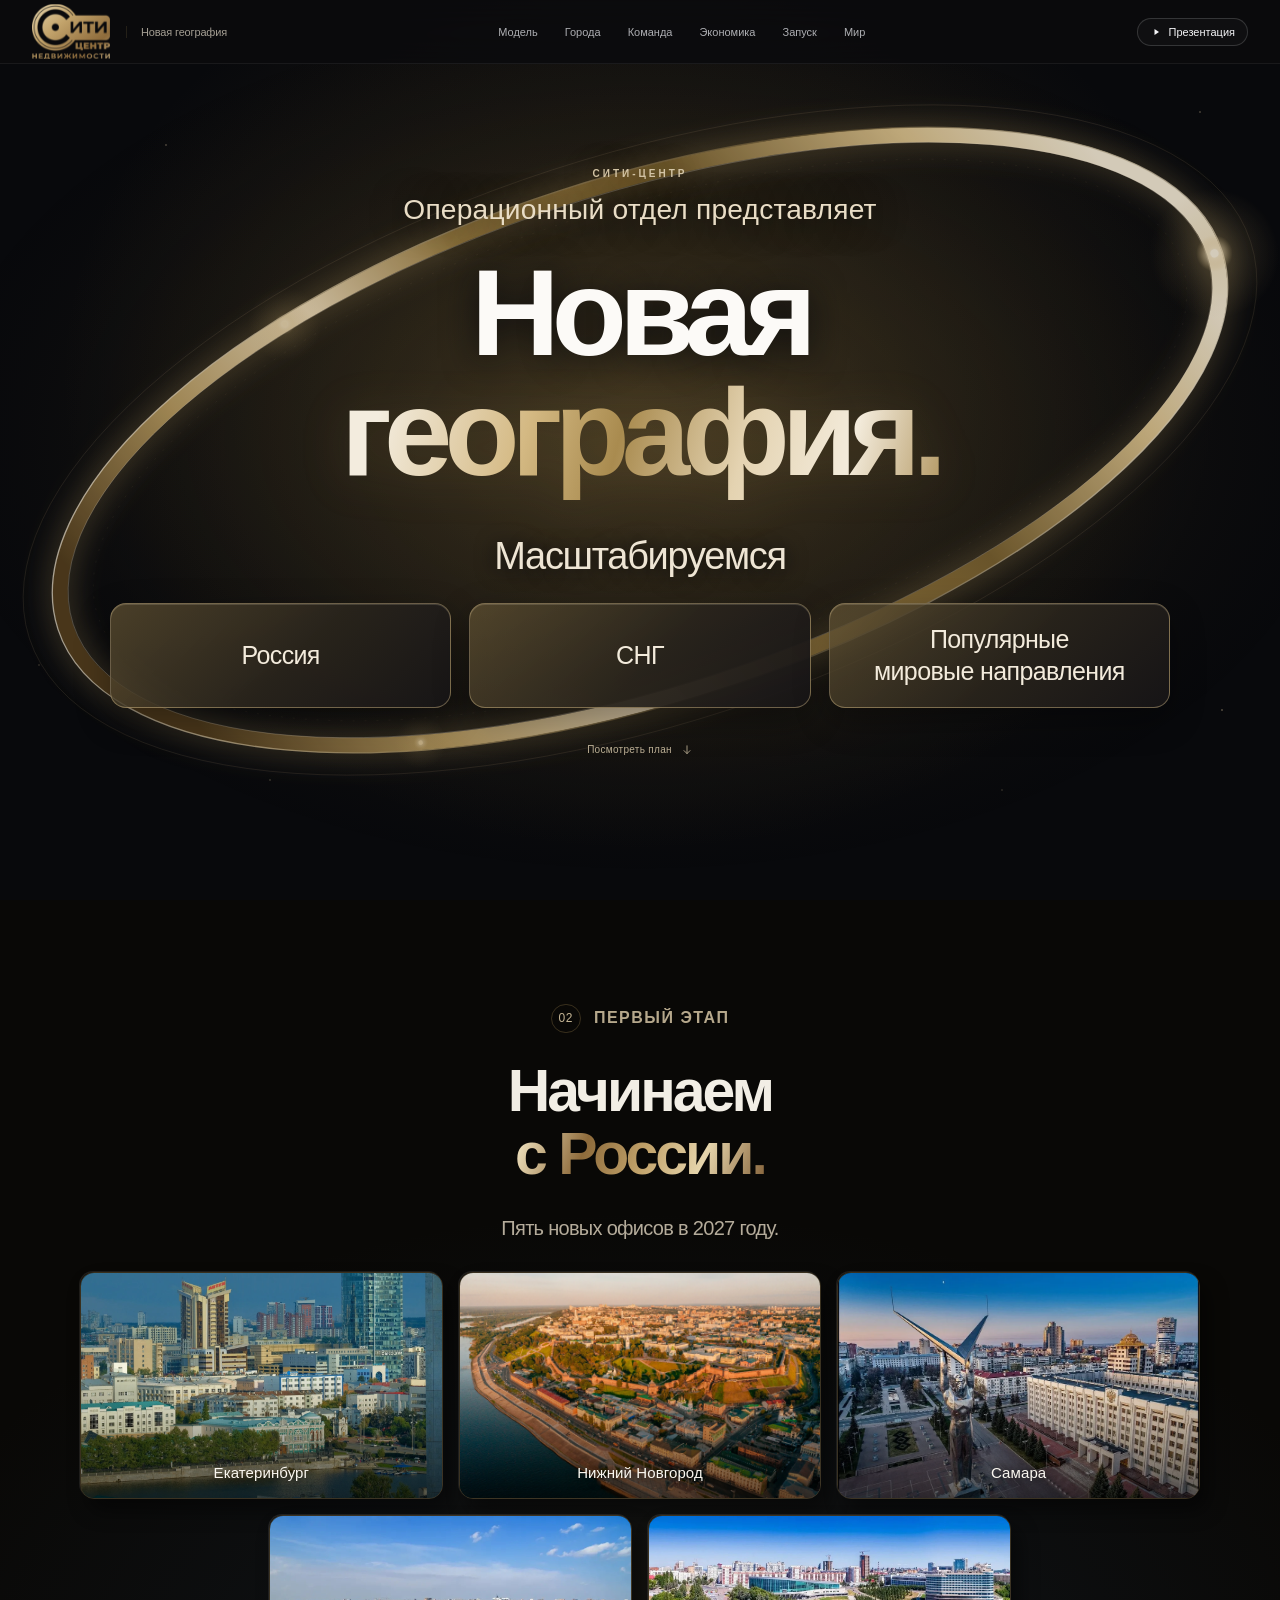
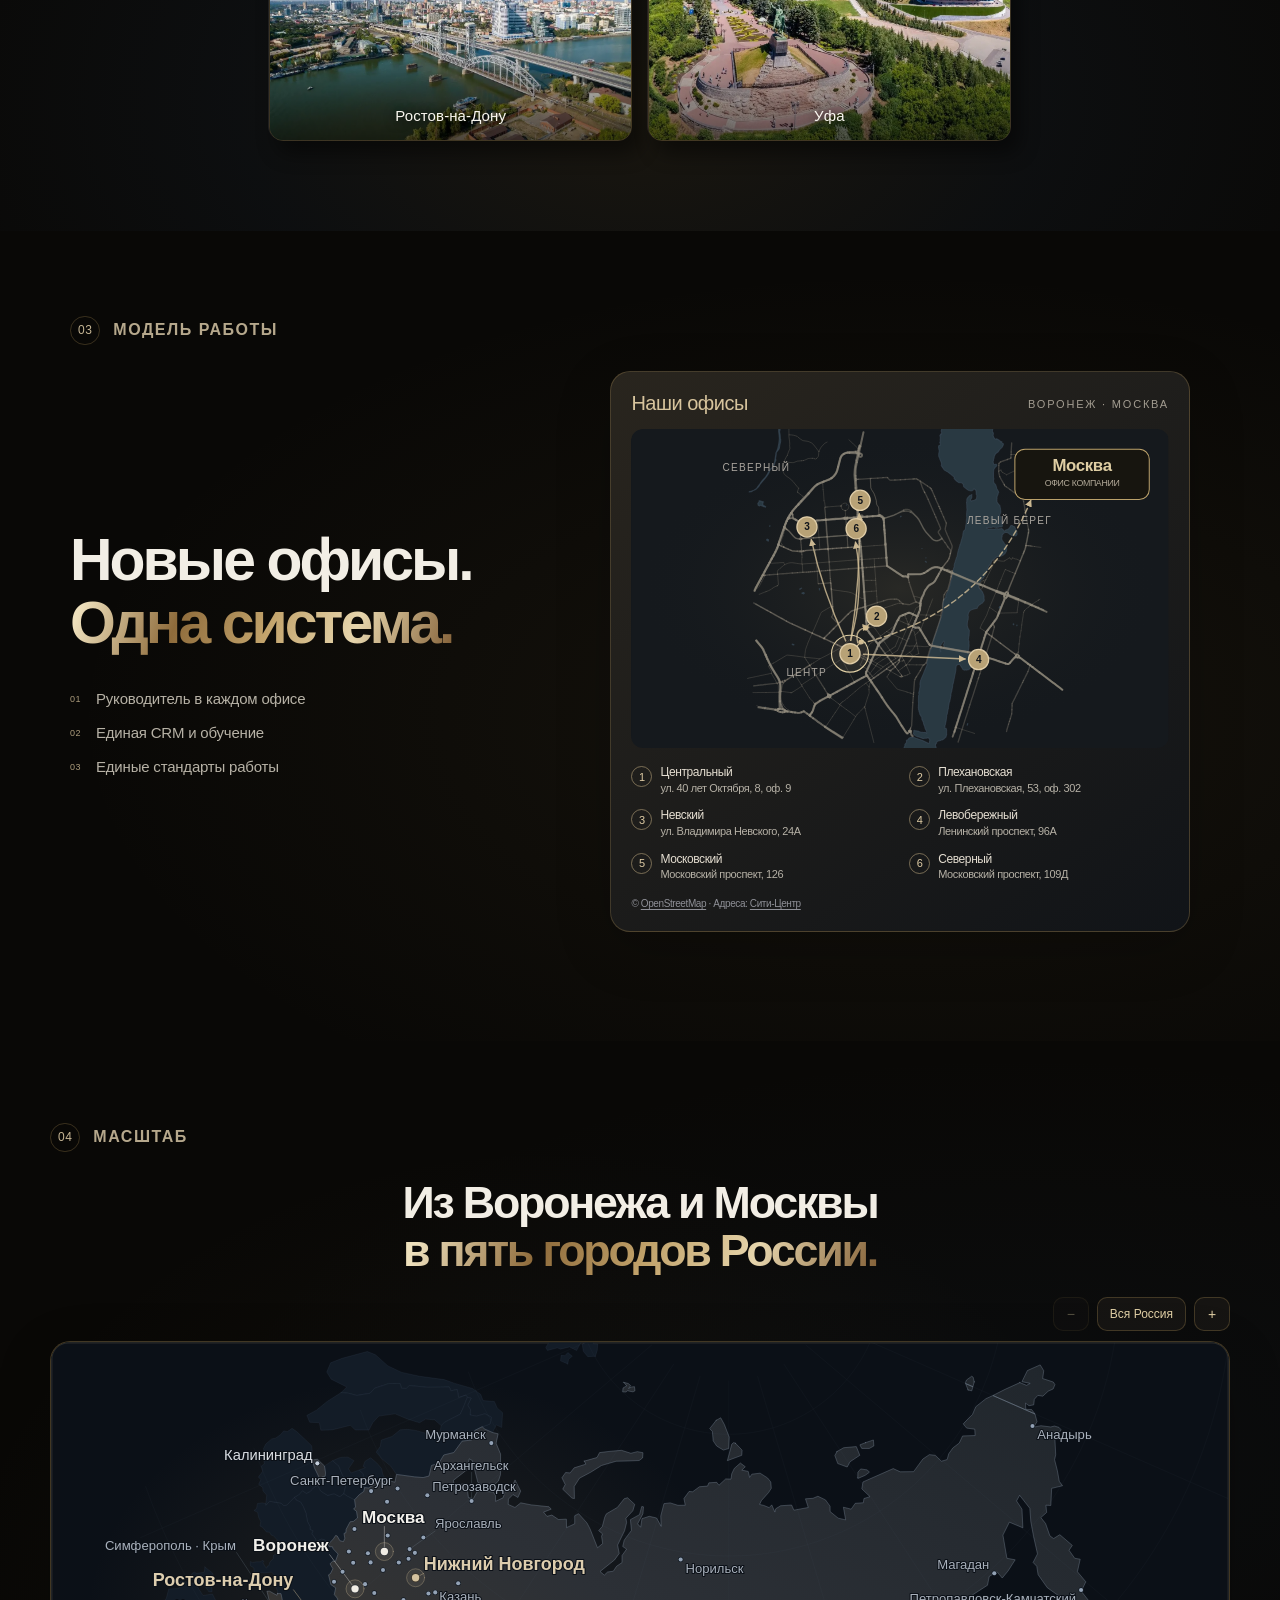
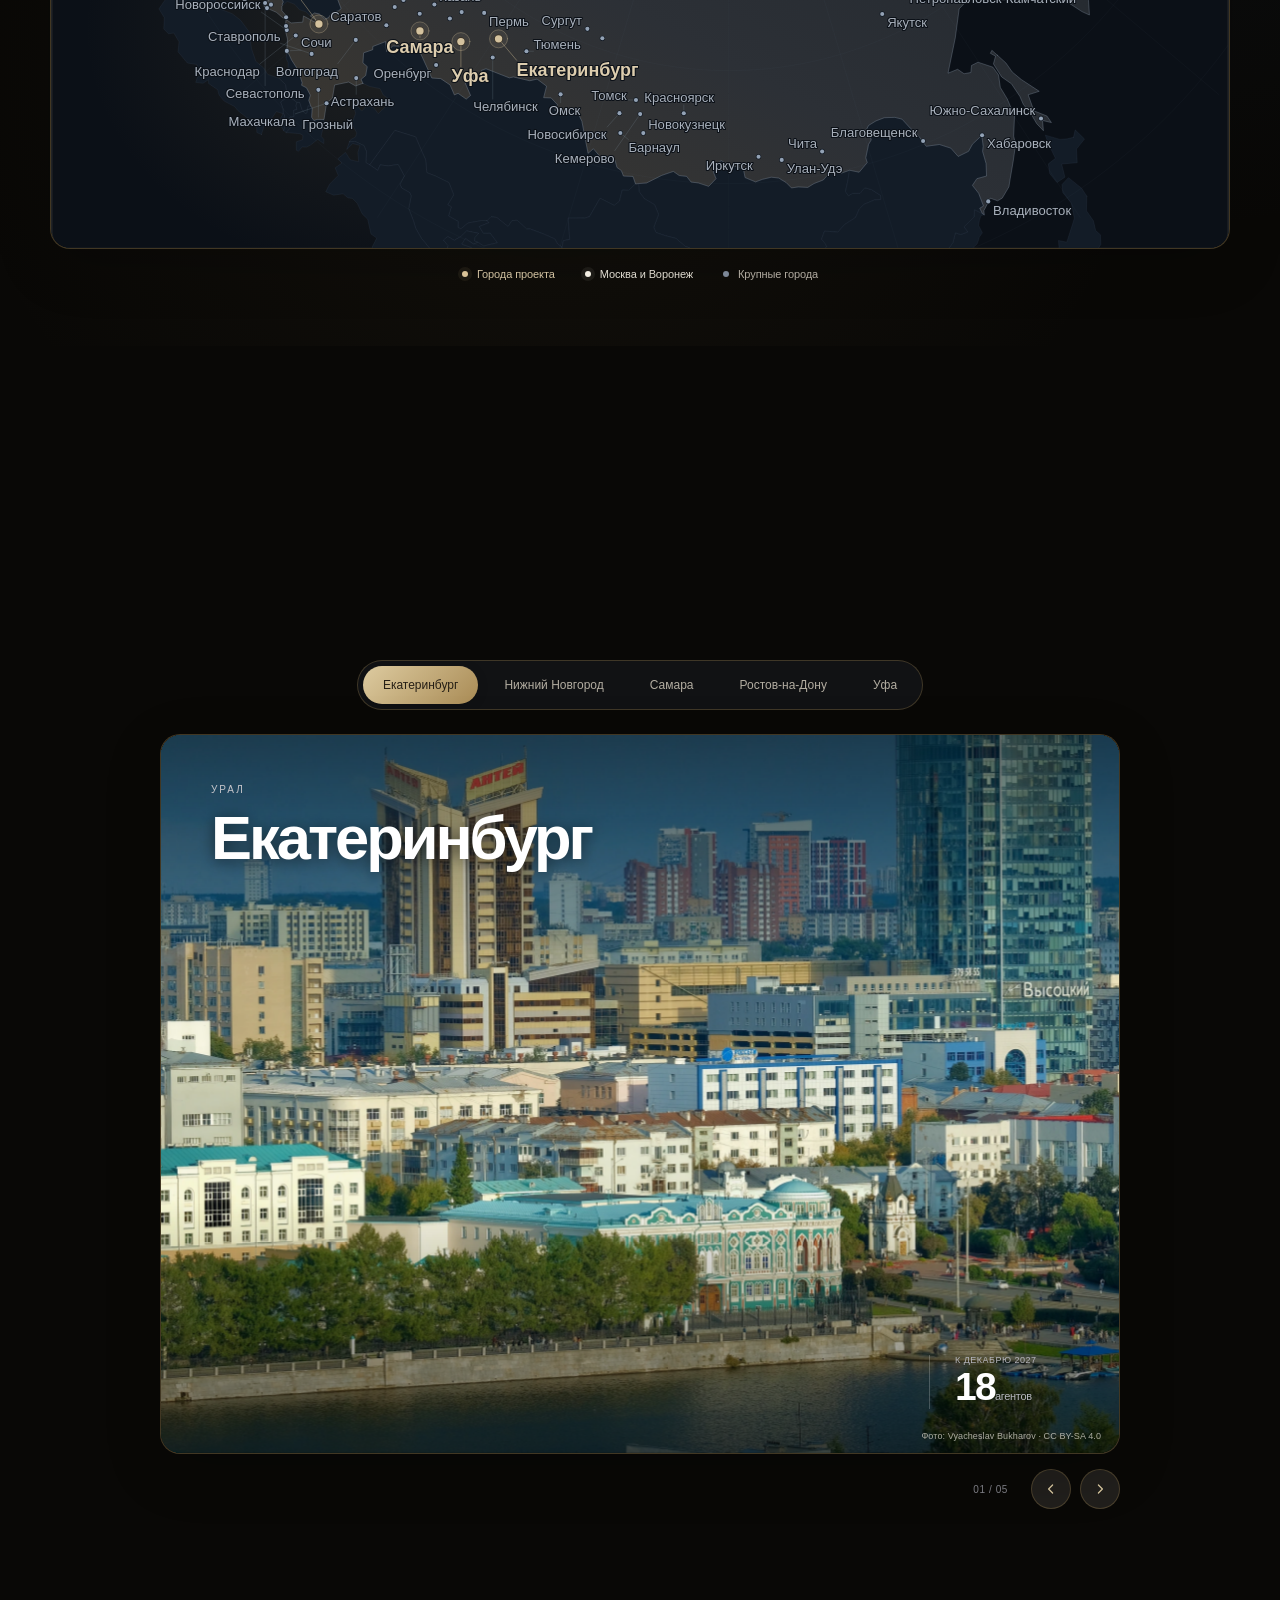
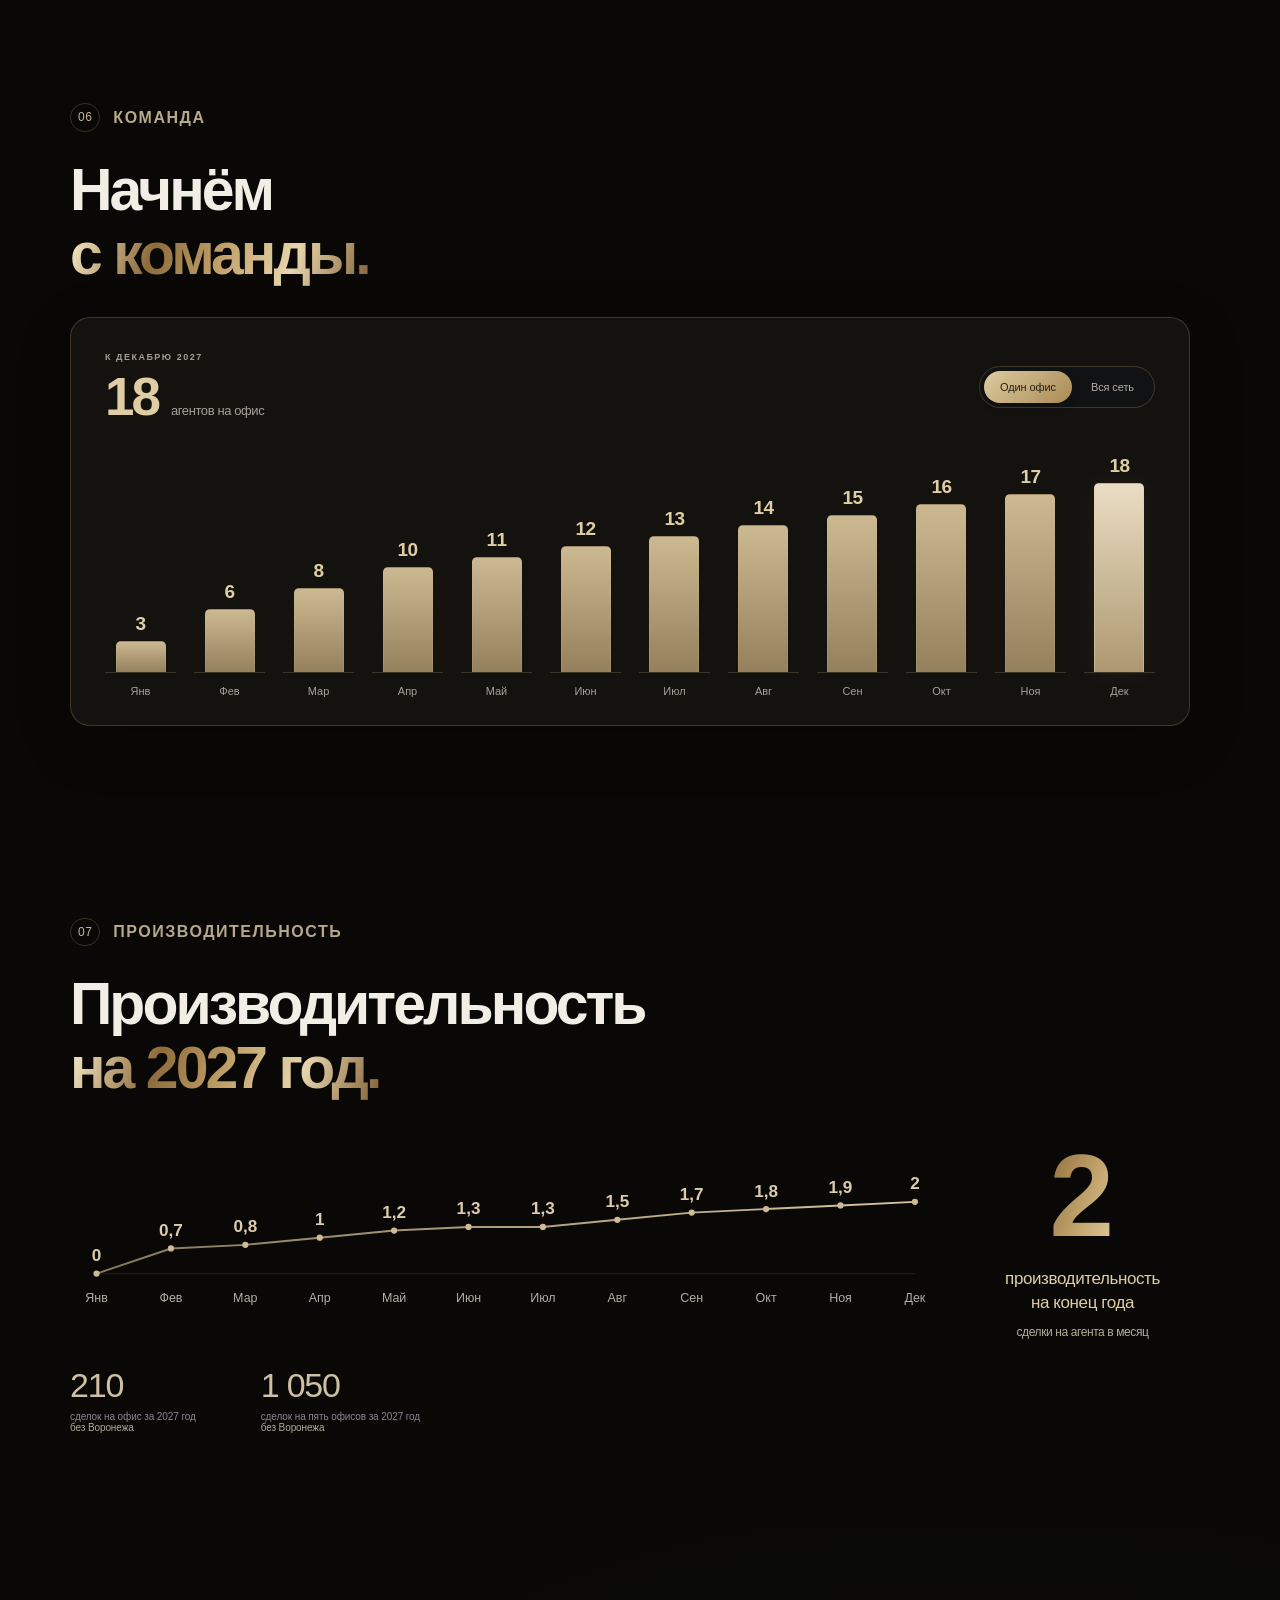
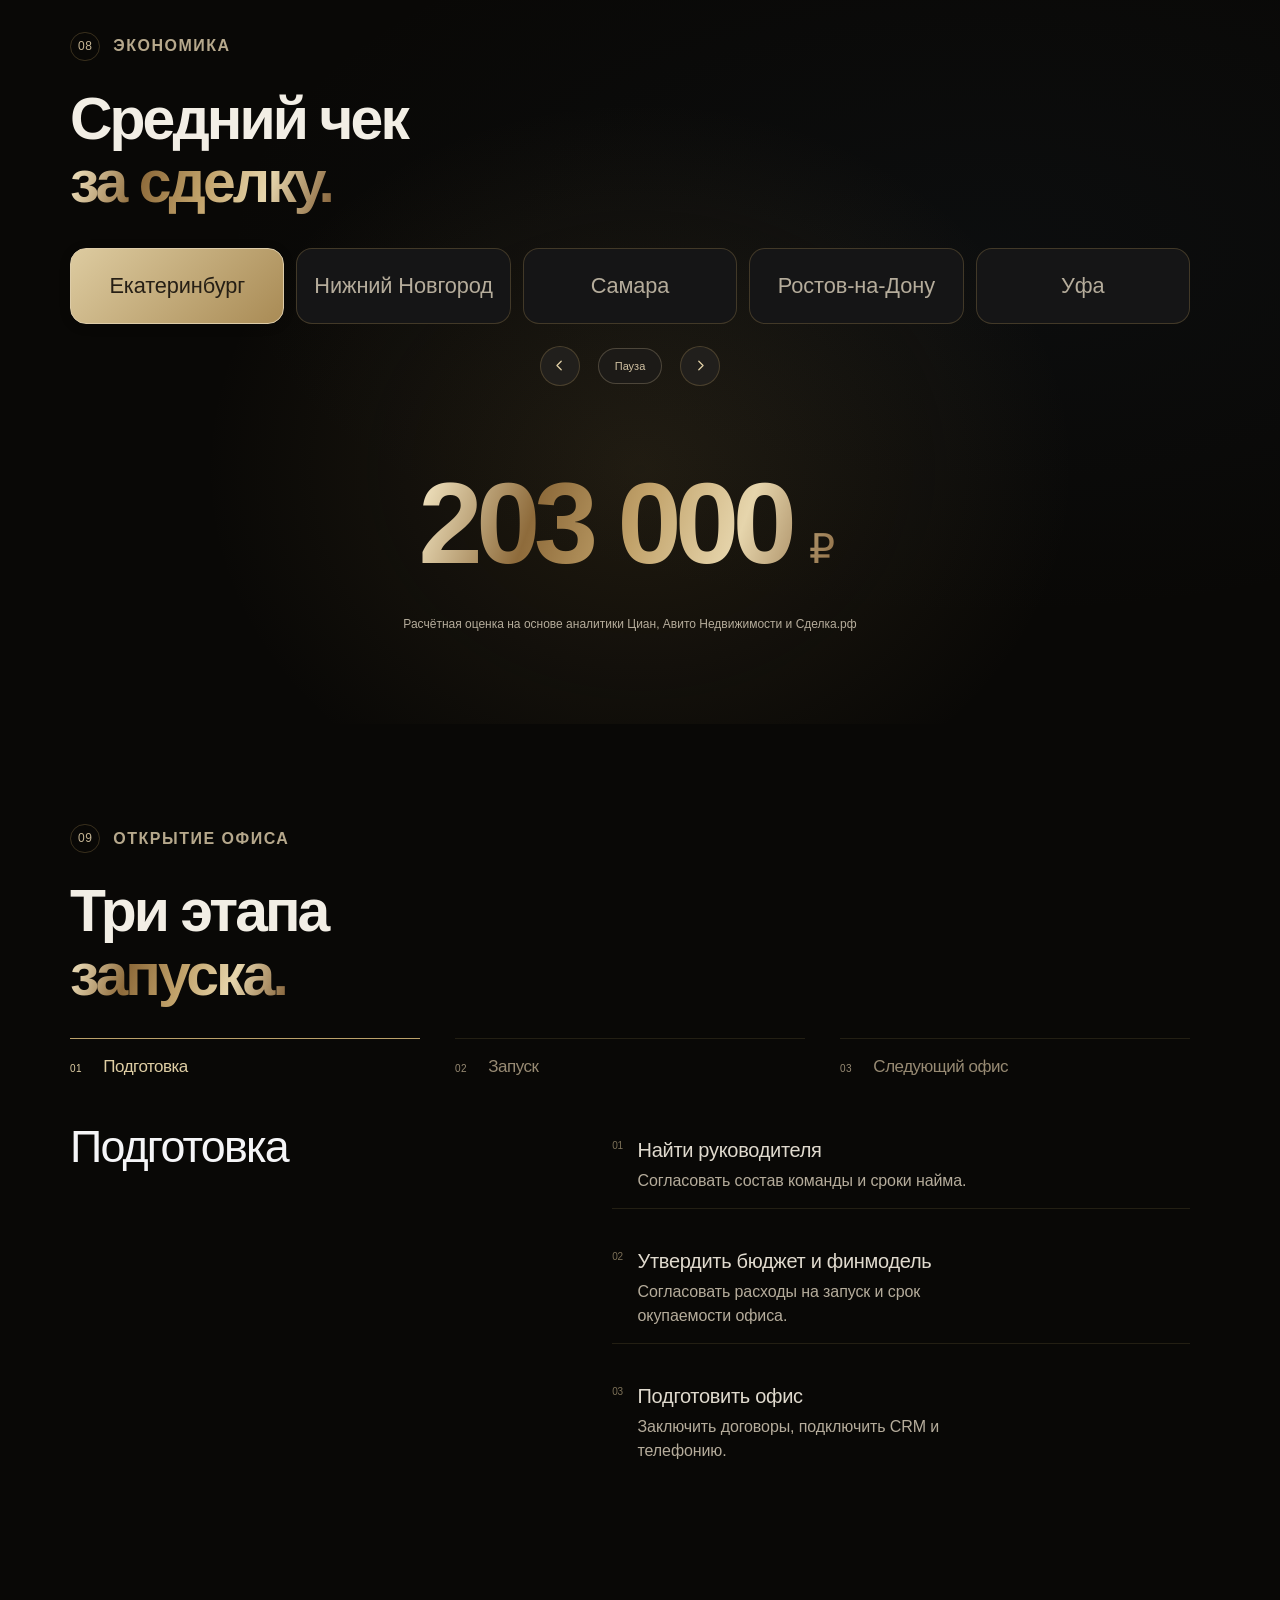
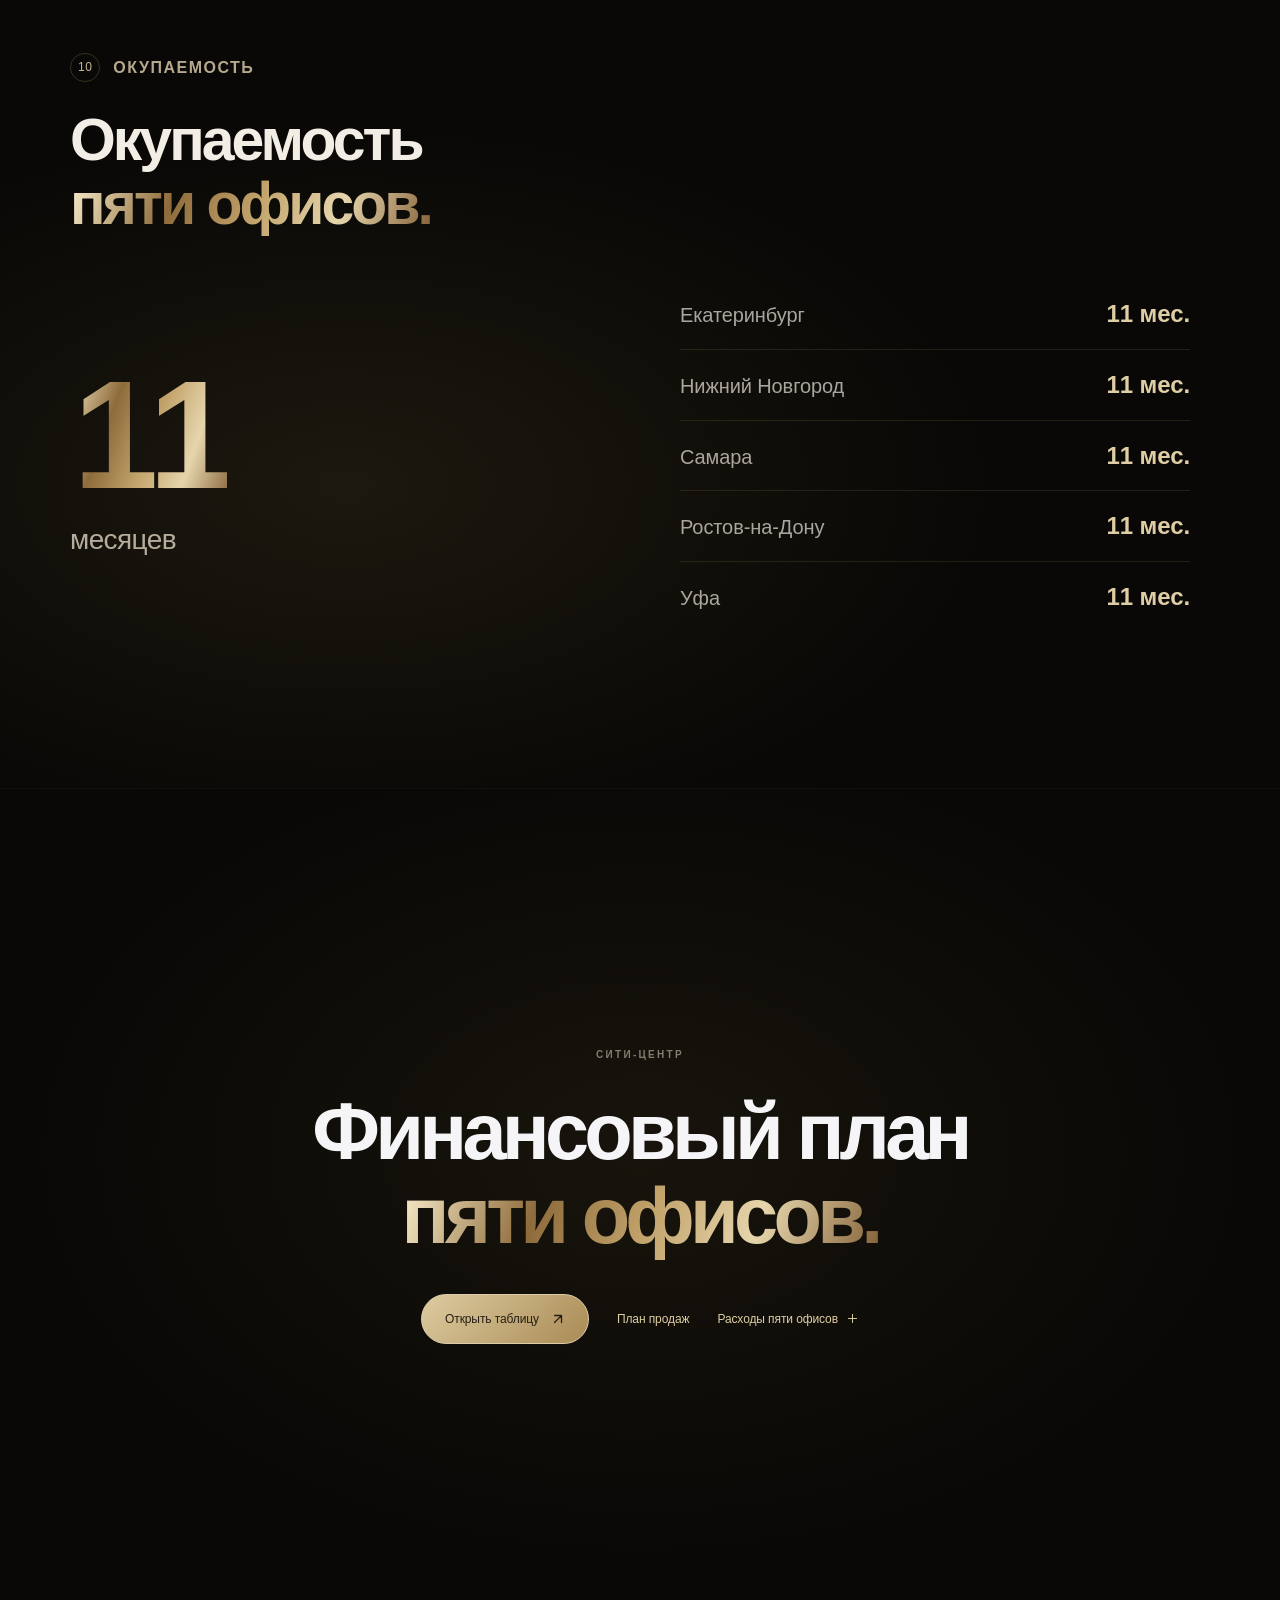
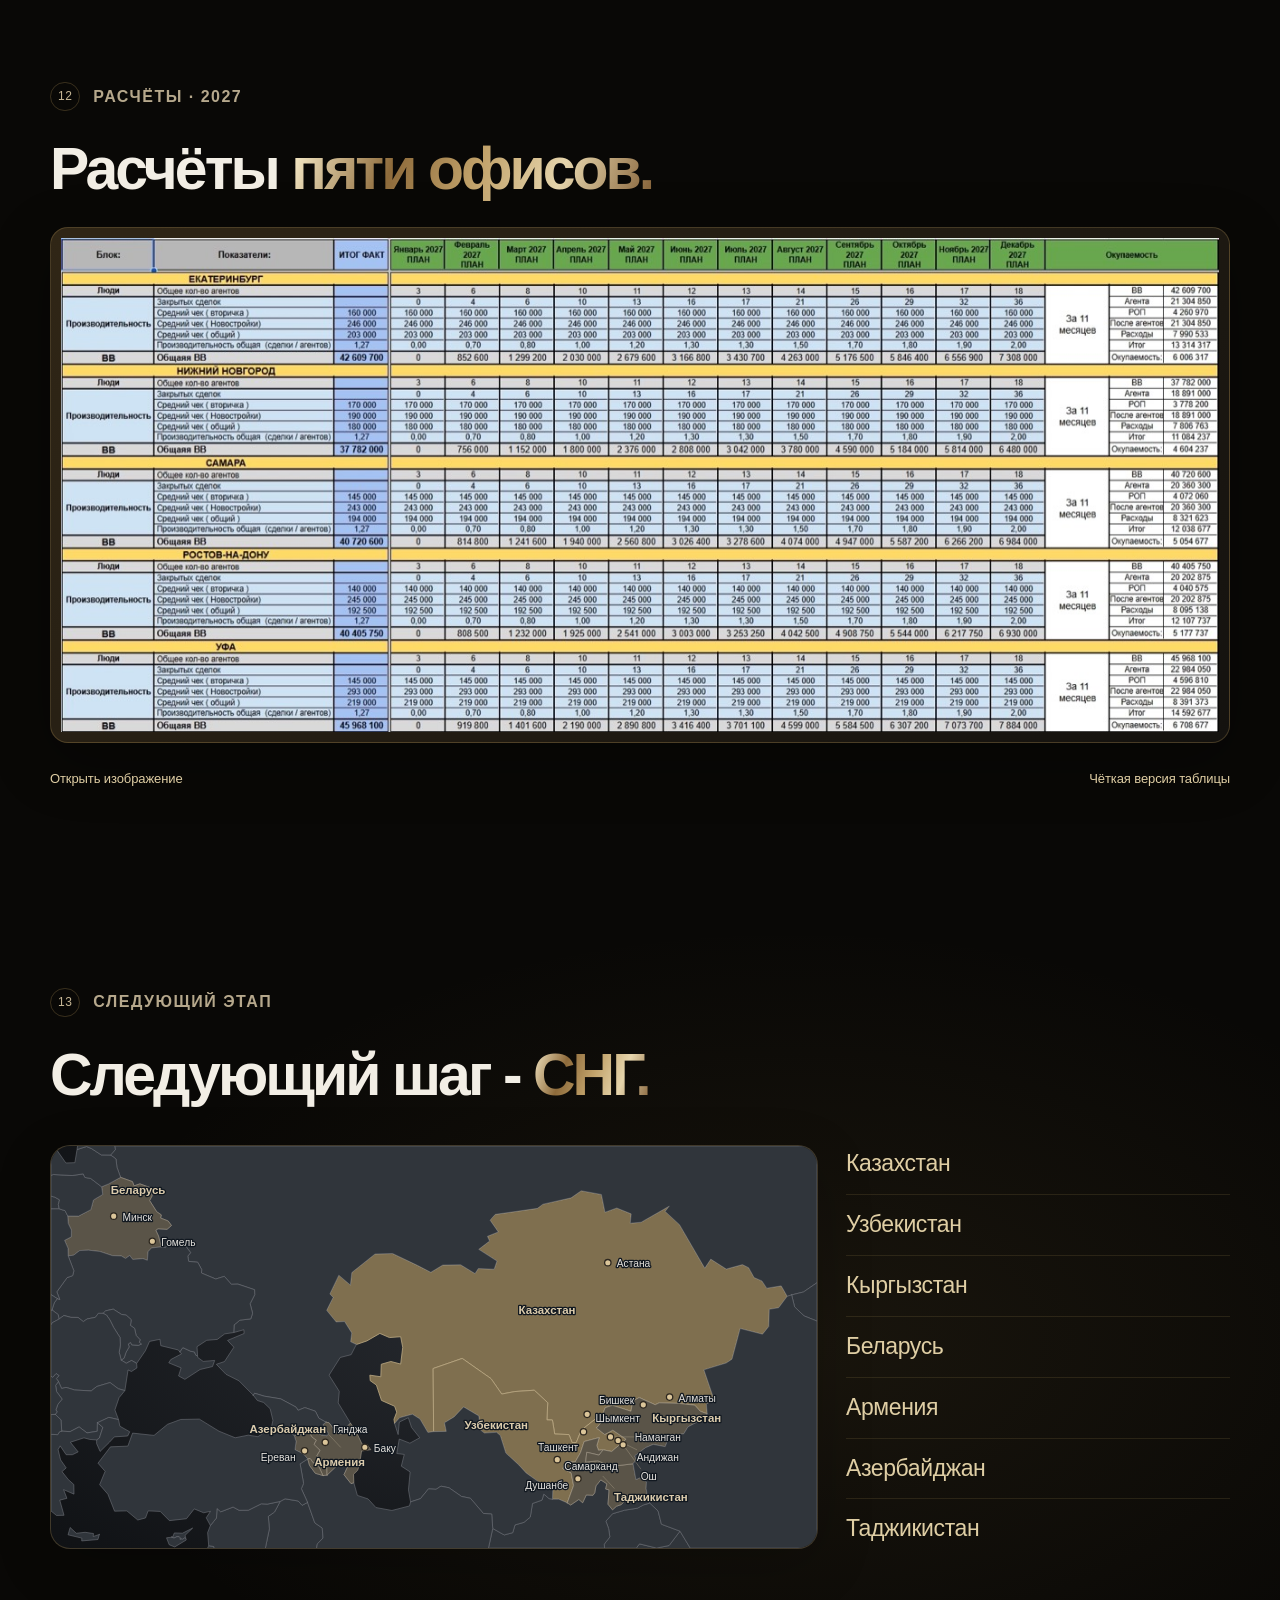
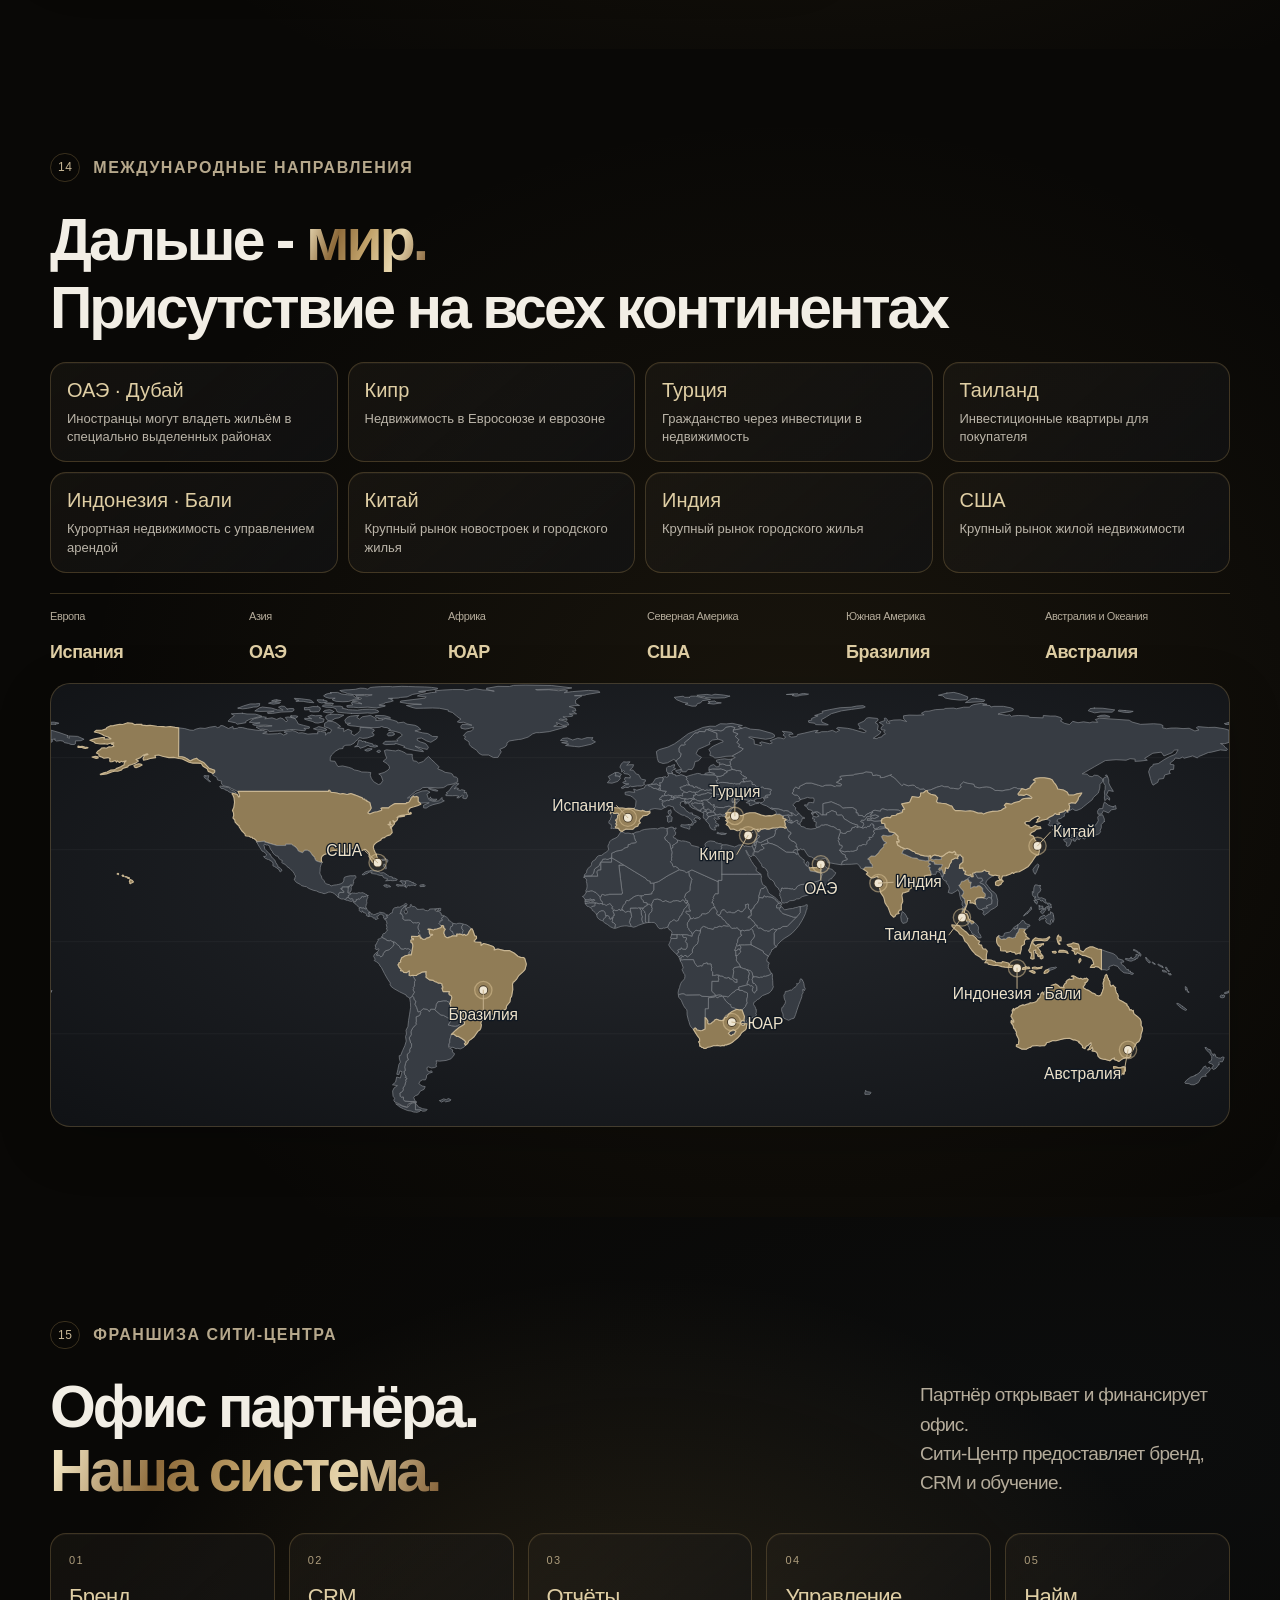
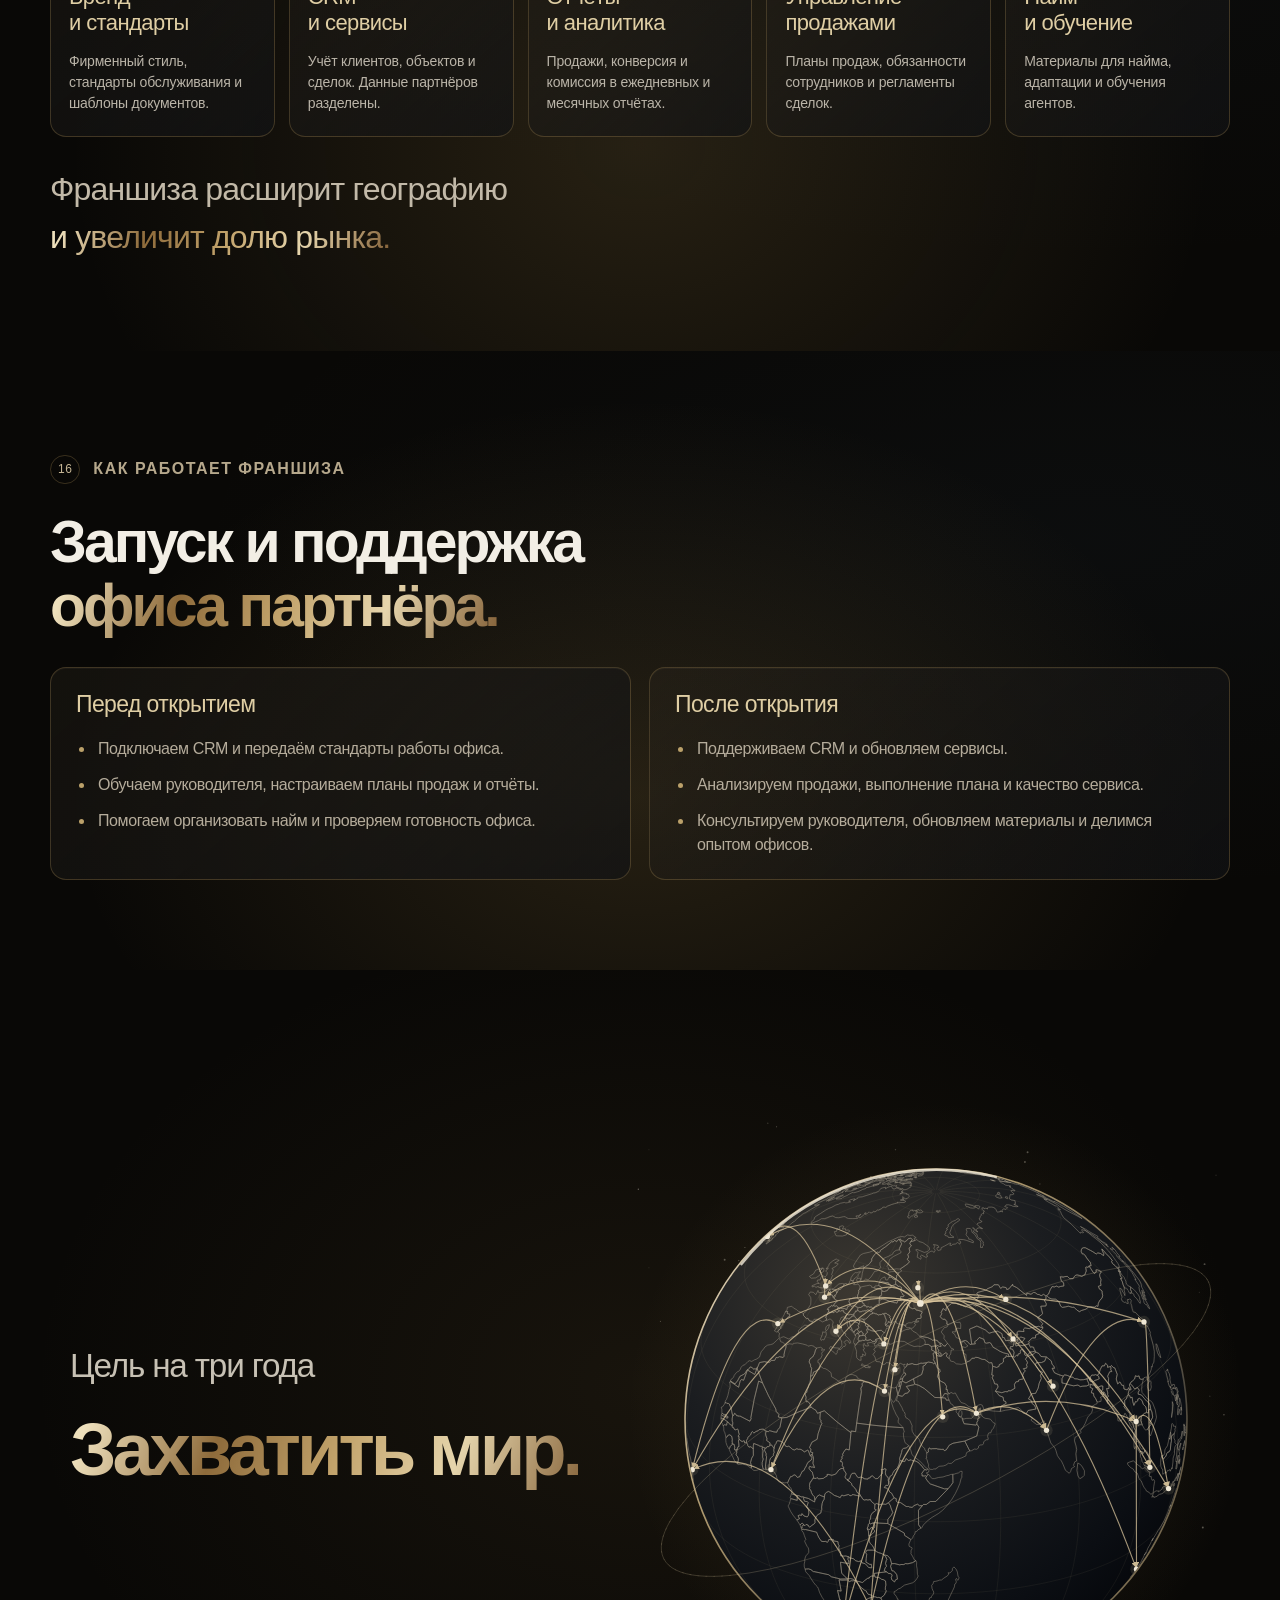
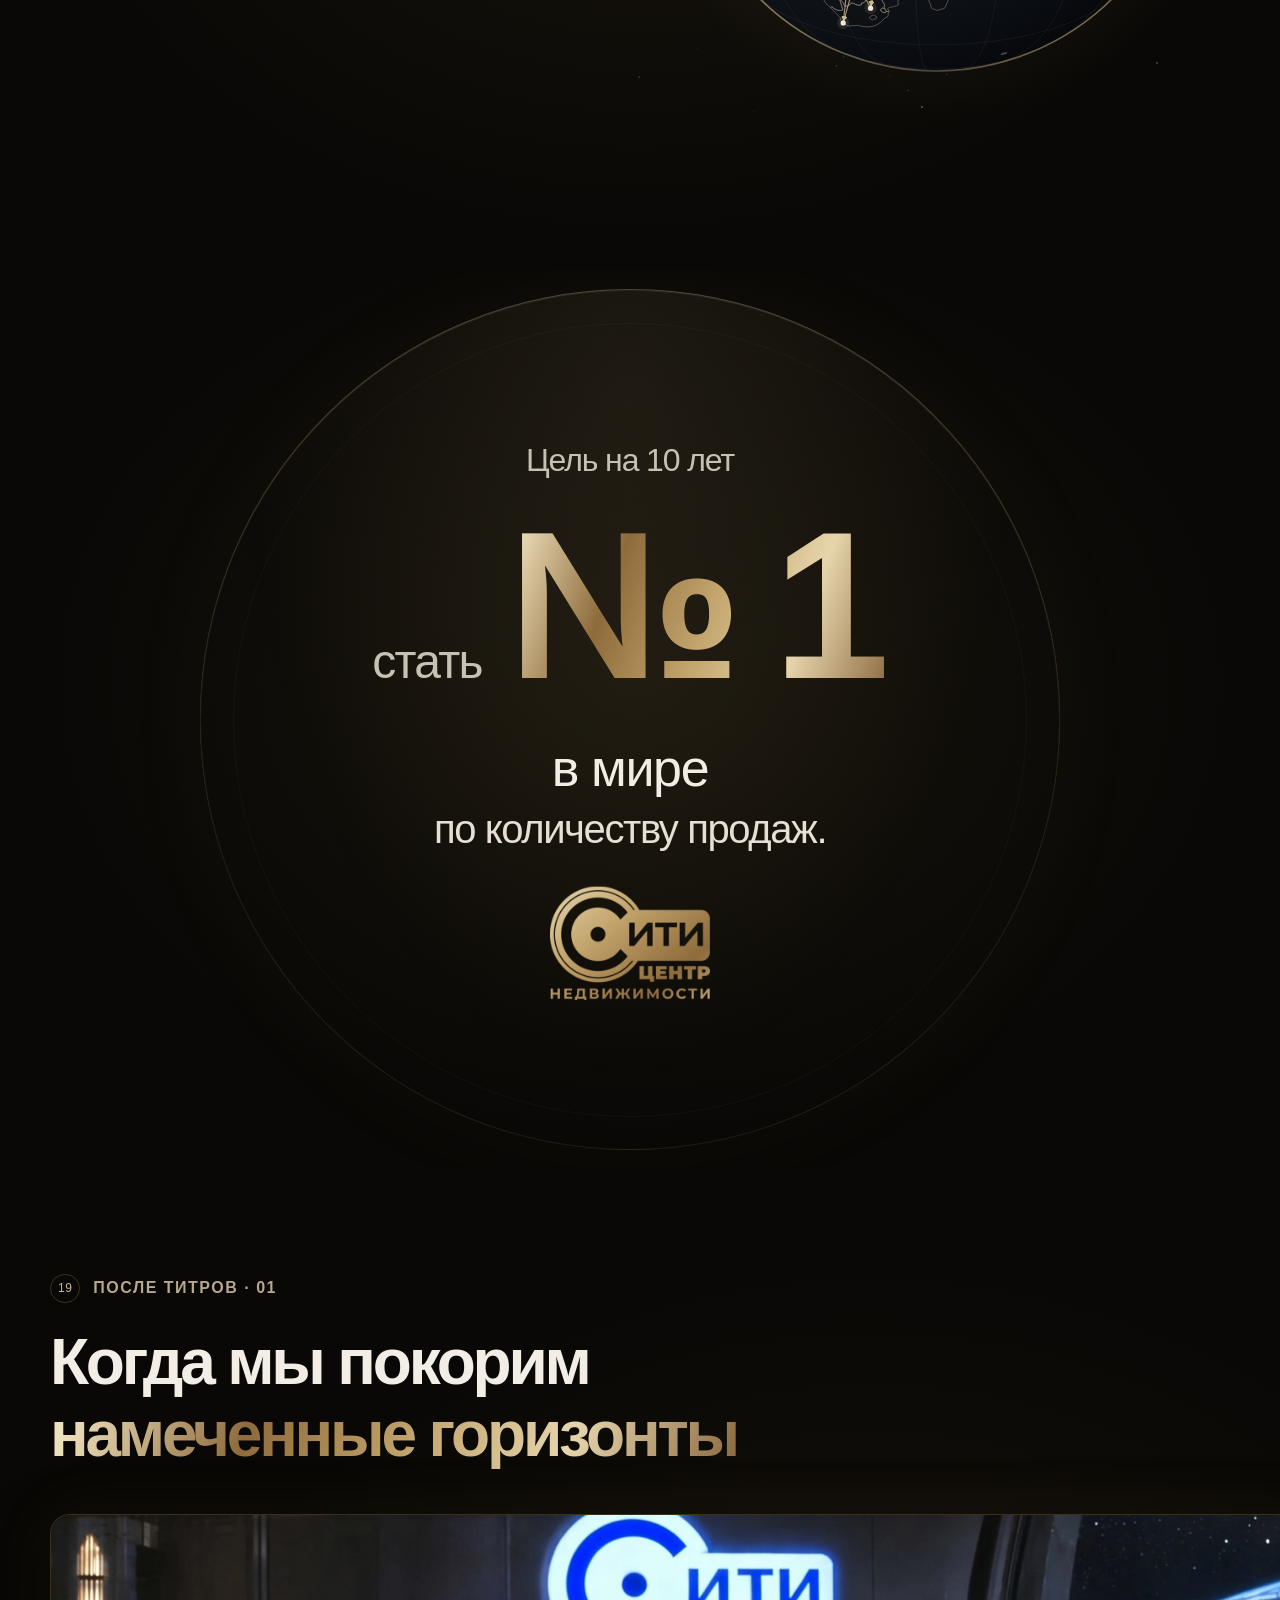
==== commit e225b4a1: "Update financial summaries and payback from the company screenshot" ====
--- a/index.html
+++ b/index.html
@@ -10,9 +10,9 @@
   <link rel="icon" type="image/svg+xml" href="assets/citycenter-logo.svg?v=20261105-reference-update">
   <link rel="stylesheet" href="assets/site.css?v=20261105-reference-update">
   <link rel="stylesheet" href="assets/keynote-theme.css?v=20261105-final-layout" media="screen">
-  <script defer src="assets/project-data.js?v=20261105-company-photos"></script>
+  <script defer src="assets/project-data.js?v=20261106-company-snapshot"></script>
   <script defer src="assets/market-data.js?v=20261105-office-editorial"></script>
-  <script defer src="assets/site.js?v=20261105-final-layout"></script>
+  <script defer src="assets/site.js?v=20261106-company-snapshot"></script>
 </head>
 <body>
   <a class="skip-link" href="#main">К презентации</a>
@@ -544,7 +544,7 @@
 
     <section class="scene decision dark" id="decision" data-title="Окупаемость пяти офисов" aria-labelledby="decision-title"><div class="decision-wash" aria-hidden="true"></div>
       <div class="section-inner"><div class="chapter-label" data-reveal><span>10</span> ОКУПАЕМОСТЬ</div><h2 class="display-heading" id="decision-title" data-reveal>Окупаемость<br><span class="metal-text">пяти офисов.</span></h2>
-        <div class="payback-only" data-reveal><div class="payback-metric"><strong class="payback-range" id="payback-months" aria-label="От 10 до 11"><span class="payback-value metal-text">10</span><span class="payback-range-separator" aria-hidden="true">-</span><span class="payback-value metal-text">11</span></strong><span id="payback-unit">месяцев</span></div><ul class="payback-cities" id="payback-cities" aria-label="Срок окупаемости по городам"><li><span>Екатеринбург</span><strong>11 мес.</strong></li><li><span>Нижний Новгород</span><strong>11 мес.</strong></li><li><span>Самара</span><strong>11 мес.</strong></li><li><span>Ростов-на-Дону</span><strong>10 мес.</strong></li><li><span>Уфа</span><strong>10 мес.</strong></li></ul></div>
+        <div class="payback-only" data-reveal><div class="payback-metric"><strong class="payback-range" id="payback-months" aria-label="11"><span class="payback-value metal-text">11</span></strong><span id="payback-unit">месяцев</span></div><ul class="payback-cities" id="payback-cities" aria-label="Срок окупаемости по городам"><li><span>Екатеринбург</span><strong>11 мес.</strong></li><li><span>Нижний Новгород</span><strong>11 мес.</strong></li><li><span>Самара</span><strong>11 мес.</strong></li><li><span>Ростов-на-Дону</span><strong>11 мес.</strong></li><li><span>Уфа</span><strong>11 мес.</strong></li></ul></div>
       </div>
     </section>
 
@@ -553,8 +553,8 @@
       <div class="section-inner wide">
         <div class="chapter-label" data-reveal><span>12</span> РАСЧЁТЫ · 2027</div>
         <h2 class="display-heading" id="calculations-title" data-reveal>Расчёты <span class="metal-text">пяти офисов.</span></h2>
-        <figure class="calculation-image-frame" data-reveal><button type="button" class="calculation-image-button" data-open="calculations-image-dialog" aria-haspopup="dialog" aria-label="Открыть таблицу расчётов целиком"><img src="assets/calculations-full-2027.svg" alt="Расчёты на 2027 год: помесячные планы агентов, сделок, средних чеков и валовой выручки, годовые выплаты, расходы и сроки окупаемости пяти офисов" width="1280" height="541" loading="lazy" decoding="async"></button></figure>
-        <div class="calculation-actions" data-reveal><button class="text-button" data-open="calculations-image-dialog">Открыть изображение</button><a class="text-button" data-strategy href="https://docs.google.com/spreadsheets/d/17VLUhYE2MeV78FpBGQdUhig3JvAh2j_HaQ3GlzqCpIE/edit#gid=1145813300" target="_blank" rel="noopener">Исходная таблица</a></div>
+        <figure class="calculation-image-frame" data-reveal><button type="button" class="calculation-image-button" data-open="calculations-image-dialog" aria-haspopup="dialog" aria-label="Открыть таблицу расчётов целиком"><img src="assets/calculations-source-20261106.jpg" alt="Расчёты на 2027 год: помесячные планы агентов, сделок, средних чеков и валовой выручки, годовые выплаты, расходы и сроки окупаемости пяти офисов" width="1280" height="546" loading="lazy" decoding="async"></button></figure>
+        <div class="calculation-actions" data-reveal><button class="text-button" data-open="calculations-image-dialog">Открыть изображение</button><a class="text-button" href="assets/calculations-full-20261106.svg" target="_blank" rel="noopener">Чёткая версия таблицы</a></div>
       </div>
     </section>
 
@@ -625,12 +625,12 @@
       </div>
     </section>
   </main>
-  <footer class="site-footer"><a class="footer-brand" href="#home">Сити-Центр <span>Новая география</span></a><p>План 2027 · Данные от 4 ноября 2026</p><div><button data-open="credits-dialog">Фотографии</button><a data-source target="_blank" rel="noopener">Исходная таблица</a></div></footer>
+  <footer class="site-footer"><a class="footer-brand" href="#home">Сити-Центр <span>Новая география</span></a><p>План 2027 · Данные от 6 ноября 2026</p><div><button data-open="credits-dialog">Фотографии</button><a data-source target="_blank" rel="noopener">Исходная таблица</a></div></footer>
   <div class="presentation-controls" id="presentation-controls" hidden><button id="previous-scene" aria-label="Предыдущий экран"><svg viewBox="0 0 20 20" aria-hidden="true"><path d="m12 5-5 5 5 5"/></svg></button><span id="scene-indicator" aria-live="polite">01 / 20</span><span class="scene-name" id="scene-name" aria-live="polite" aria-atomic="true">Новая география</span><button id="next-scene" aria-label="Следующий экран"><svg viewBox="0 0 20 20" aria-hidden="true"><path d="m8 5 5 5-5 5"/></svg></button><span class="controls-divider"></span><button id="exit-presentation" aria-label="Выйти из режима презентации"><svg viewBox="0 0 20 20" aria-hidden="true"><path d="m5 5 10 10M15 5 5 15"/></svg></button></div>
   <dialog id="finance-dialog" class="detail-dialog"><div class="dialog-header"><span class="eyebrow">ОТДЕЛЬНЫЙ РАСЧЁТ</span><button data-close aria-label="Закрыть финансовую модель"><svg viewBox="0 0 20 20" aria-hidden="true"><path d="m5 5 10 10M15 5 5 15"/></svg></button></div><h2>Финансовая модель 2.0</h2><p class="dialog-lead">Сценарий с командой от 12 до 30 агентов. Основной план рассчитан на рост с 3 до 18 агентов.</p><div class="finance-summary" id="finance-summary"></div><p class="dialog-note">Источник: лист «Паспорт решения». Расчётный период: ноябрь 2026 - декабрь 2029.</p><a class="dialog-source" data-source target="_blank" rel="noopener">Посмотреть исходный расчёт <span aria-hidden="true"><svg class="external-link-icon" viewBox="0 0 20 20" aria-hidden="true" focusable="false"><path d="M5 15 15 5M5 5h10v10"/></svg></span></a></dialog>
-  <dialog id="source-dialog" class="detail-dialog source-dialog"><div class="dialog-header"><span class="eyebrow">ПЛАН ПРОДАЖ · 2027</span><button data-close aria-label="Закрыть источники"><svg viewBox="0 0 20 20" aria-hidden="true"><path d="m5 5 10 10M15 5 5 15"/></svg></button></div><h2>Команда, продажи и выручка</h2><p class="dialog-lead">Пять новых офисов, без Воронежа. Источник: лист «Базовая стратегия», A1:S41. Проверено 4 ноября 2026.</p><div id="strategy-summary" class="table-scroll" tabindex="0" role="region" aria-label="План по городам"></div><h3>Окупаемость по городам</h3><div id="payback-source-table" class="table-scroll" tabindex="0" role="region" aria-label="Расчёт срока окупаемости"></div><h3>План по месяцам</h3><div id="strategy-months" class="table-scroll" tabindex="0" role="region" aria-label="Помесячный план"></div><p class="dialog-note">План команды: от 3 до 18 агентов на офис, от 15 до 90 на пять офисов. Во всех городах заложена одинаковая численность и производительность. Суммы относятся к плану на 2027 год.</p><p class="dialog-note">Годовой план - 209,9 сделки на офис. В строках значения округлены, итог рассчитан без округления. Валовая выручка (ВВ) равна числу сделок, умноженному на средний чек. Средний чек рассчитан как среднее между чеками вторичного рынка и новостроек. Агентам начисляется 50% ВВ, РОПу - 10%.</p><p class="dialog-note">Сроки окупаемости указаны по пометкам столбца P исходной таблицы.</p><a class="dialog-source" data-strategy target="_blank" rel="noopener">Открыть основной план <span aria-hidden="true"><svg class="external-link-icon" viewBox="0 0 20 20" aria-hidden="true" focusable="false"><path d="M5 15 15 5M5 5h10v10"/></svg></span></a></dialog>
-  <dialog id="budget-dialog" class="detail-dialog budget-dialog"><div class="dialog-header"><span class="eyebrow">РАСХОДЫ · 2027</span><button data-close aria-label="Закрыть расчёты расходов"><svg viewBox="0 0 20 20" aria-hidden="true"><path d="m5 5 10 10M15 5 5 15"/></svg></button></div><h2>Бюджет пяти офисов</h2><p class="dialog-lead">Расходы на открытие и работу в 2027 году. Источник: лист «Расходы 2027», A1:P93. Проверено 4 ноября 2026.</p><div id="budget-overview" class="finance-summary"></div><p class="budget-caveat">В бюджете учтены пять новых офисов, без Воронежа. Разовые затраты включены в январь, реклама - в помесячный план.</p><div id="budget-city-totals" class="table-scroll" tabindex="0" role="region" aria-label="Расчёты по городам"></div><div class="budget-selector"><label for="budget-city-select">Расходы по городу</label><select id="budget-city-select"></select></div><div id="budget-line-items" class="table-scroll" tabindex="0" role="region" aria-label="Статьи расходов города"></div><p class="dialog-note">Расходы на год - 19 856 815 ₽, в том числе реклама - 9 690 000 ₽. Фиксированный оклад РОПа - 0 ₽; вознаграждение 10% ВВ учтено в плане продаж.</p><p class="dialog-note">В расчёт заложены 1 200 ₽ за объявление на ЦИАН и 1 800 ₽ на Авито. На обеих площадках размещается одна и та же половина базы объектов. Расходы за месяц зависят от количества объявлений.</p><a class="dialog-source" data-advertising-source target="_blank" rel="noopener">Открыть расчёт рекламы <svg class="external-link-icon" viewBox="0 0 20 20" aria-hidden="true" focusable="false"><path d="M5 15 15 5M5 5h10v10"/></svg></a><a class="dialog-source" data-budget-source target="_blank" rel="noopener">Открыть лист «Расходы 2027» <span aria-hidden="true"><svg class="external-link-icon" viewBox="0 0 20 20" aria-hidden="true" focusable="false"><path d="M5 15 15 5M5 5h10v10"/></svg></span></a></dialog>
-  <dialog id="calculations-image-dialog" class="detail-dialog calculation-image-dialog" aria-labelledby="calculation-image-title"><div class="dialog-header"><span class="eyebrow">РАСЧЁТЫ · 2027</span><button data-close aria-label="Закрыть увеличенную таблицу"><svg viewBox="0 0 16 16" aria-hidden="true"><path d="m4 4 8 8M12 4l-8 8"/></svg></button></div><h2 id="calculation-image-title">Расчёты пяти офисов</h2><div class="calculation-image-scroll" role="region" aria-label="Таблица расчётов целиком"><img src="assets/calculations-full-2027.svg" alt="Исходная таблица расчётов пяти офисов на 2027 год" width="1280" height="541" loading="lazy" decoding="async"></div></dialog>
+  <dialog id="source-dialog" class="detail-dialog source-dialog"><div class="dialog-header"><span class="eyebrow">ПЛАН ПРОДАЖ · 2027</span><button data-close aria-label="Закрыть источники"><svg viewBox="0 0 20 20" aria-hidden="true"><path d="m5 5 10 10M15 5 5 15"/></svg></button></div><h2>Команда, продажи и выручка</h2><p class="dialog-lead">Пять новых офисов, без Воронежа. Итоги обновлены по таблице компании от 6 ноября 2026.</p><div id="strategy-summary" class="table-scroll" tabindex="0" role="region" aria-label="План по городам"></div><h3>Окупаемость по городам</h3><div id="payback-source-table" class="table-scroll" tabindex="0" role="region" aria-label="Расчёт срока окупаемости"></div><h3>План по месяцам</h3><div id="strategy-months" class="table-scroll" tabindex="0" role="region" aria-label="Помесячный план"></div><p class="dialog-note">План команды: от 3 до 18 агентов на офис, от 15 до 90 на пять офисов. Во всех городах заложена одинаковая численность и производительность. Суммы относятся к плану на 2027 год.</p><p class="dialog-note">Годовой план - 209,9 сделки на офис. В строках значения округлены, итог рассчитан без округления. Валовая выручка (ВВ) равна числу сделок, умноженному на средний чек. Средний чек рассчитан как среднее между чеками вторичного рынка и новостроек. Агентам начисляется 50% ВВ, РОПу - 10%.</p><p class="dialog-note">По обновлённой таблице срок окупаемости каждого из пяти офисов - 11 месяцев. В строку расходов включено вознаграждение РОП; повторно оно не вычитается.</p><a class="dialog-source" data-strategy target="_blank" rel="noopener">Открыть основной план <span aria-hidden="true"><svg class="external-link-icon" viewBox="0 0 20 20" aria-hidden="true" focusable="false"><path d="M5 15 15 5M5 5h10v10"/></svg></span></a></dialog>
+  <dialog id="budget-dialog" class="detail-dialog budget-dialog"><div class="dialog-header"><span class="eyebrow">РАСХОДЫ · 2027</span><button data-close aria-label="Закрыть расчёты расходов"><svg viewBox="0 0 20 20" aria-hidden="true"><path d="m5 5 10 10M15 5 5 15"/></svg></button></div><h2>Бюджет пяти офисов</h2><p class="dialog-lead">Годовой свод обновлён по таблице компании от 6 ноября 2026. Детализация расходов офисов - по плану от 4 ноября 2026.</p><div id="budget-overview" class="finance-summary"></div><p class="budget-caveat">В бюджете учтены пять новых офисов, без Воронежа. Разовые затраты включены в январь, реклама - в помесячный план.</p><div id="budget-city-totals" class="table-scroll" tabindex="0" role="region" aria-label="Расчёты по городам"></div><div class="budget-selector"><label for="budget-city-select">Расходы по городу</label><select id="budget-city-select"></select></div><div id="budget-line-items" class="table-scroll" tabindex="0" role="region" aria-label="Статьи расходов города"></div><p class="dialog-note">Все расходы - 40 605 430 ₽: расходы офисов 19 856 815 ₽ и вознаграждение РОП 20 748 615 ₽. В расходах офисов учтена реклама 9 690 000 ₽. Выплаты агентам 50% ВВ считаются отдельно.</p><p class="dialog-note">В расчёт заложены 1 200 ₽ за объявление на ЦИАН и 1 800 ₽ на Авито. На обеих площадках размещается одна и та же половина базы объектов. Расходы за месяц зависят от количества объявлений.</p><a class="dialog-source" data-advertising-source target="_blank" rel="noopener">Открыть расчёт рекламы <svg class="external-link-icon" viewBox="0 0 20 20" aria-hidden="true" focusable="false"><path d="M5 15 15 5M5 5h10v10"/></svg></a><a class="dialog-source" data-budget-source target="_blank" rel="noopener">Открыть лист «Расходы 2027» <span aria-hidden="true"><svg class="external-link-icon" viewBox="0 0 20 20" aria-hidden="true" focusable="false"><path d="M5 15 15 5M5 5h10v10"/></svg></span></a></dialog>
+  <dialog id="calculations-image-dialog" class="detail-dialog calculation-image-dialog" aria-labelledby="calculation-image-title"><div class="dialog-header"><span class="eyebrow">РАСЧЁТЫ · 2027</span><button data-close aria-label="Закрыть увеличенную таблицу"><svg viewBox="0 0 16 16" aria-hidden="true"><path d="m4 4 8 8M12 4l-8 8"/></svg></button></div><h2 id="calculation-image-title">Расчёты пяти офисов</h2><div class="calculation-image-scroll" role="region" aria-label="Таблица расчётов целиком"><img src="assets/calculations-source-20261106.jpg" alt="Исходная таблица расчётов пяти офисов на 2027 год" width="1280" height="546" loading="lazy" decoding="async"></div></dialog>
   <dialog id="credits-dialog" class="detail-dialog"><div class="dialog-header"><span class="eyebrow">ФОТОГРАФИИ</span><button data-close aria-label="Закрыть информацию о фотографиях"><svg viewBox="0 0 20 20" aria-hidden="true"><path d="m5 5 10 10M15 5 5 15"/></svg></button></div><h2>Авторы фотографий</h2><p class="dialog-lead">Фотографии городов, в которых запланированы новые офисы.</p><p class="dialog-note">Снимки уменьшены и кадрируются в зависимости от формата экрана. Авторство и лицензии:</p><div id="photo-credits"></div></dialog>
   <noscript><div class="noscript-note">Для переключения городов и интерактивных графиков включите JavaScript. Основной план доступен в <a href="https://docs.google.com/spreadsheets/d/17VLUhYE2MeV78FpBGQdUhig3JvAh2j_HaQ3GlzqCpIE/edit#gid=1145813300">исходной таблице</a>.</div></noscript>
 </body>
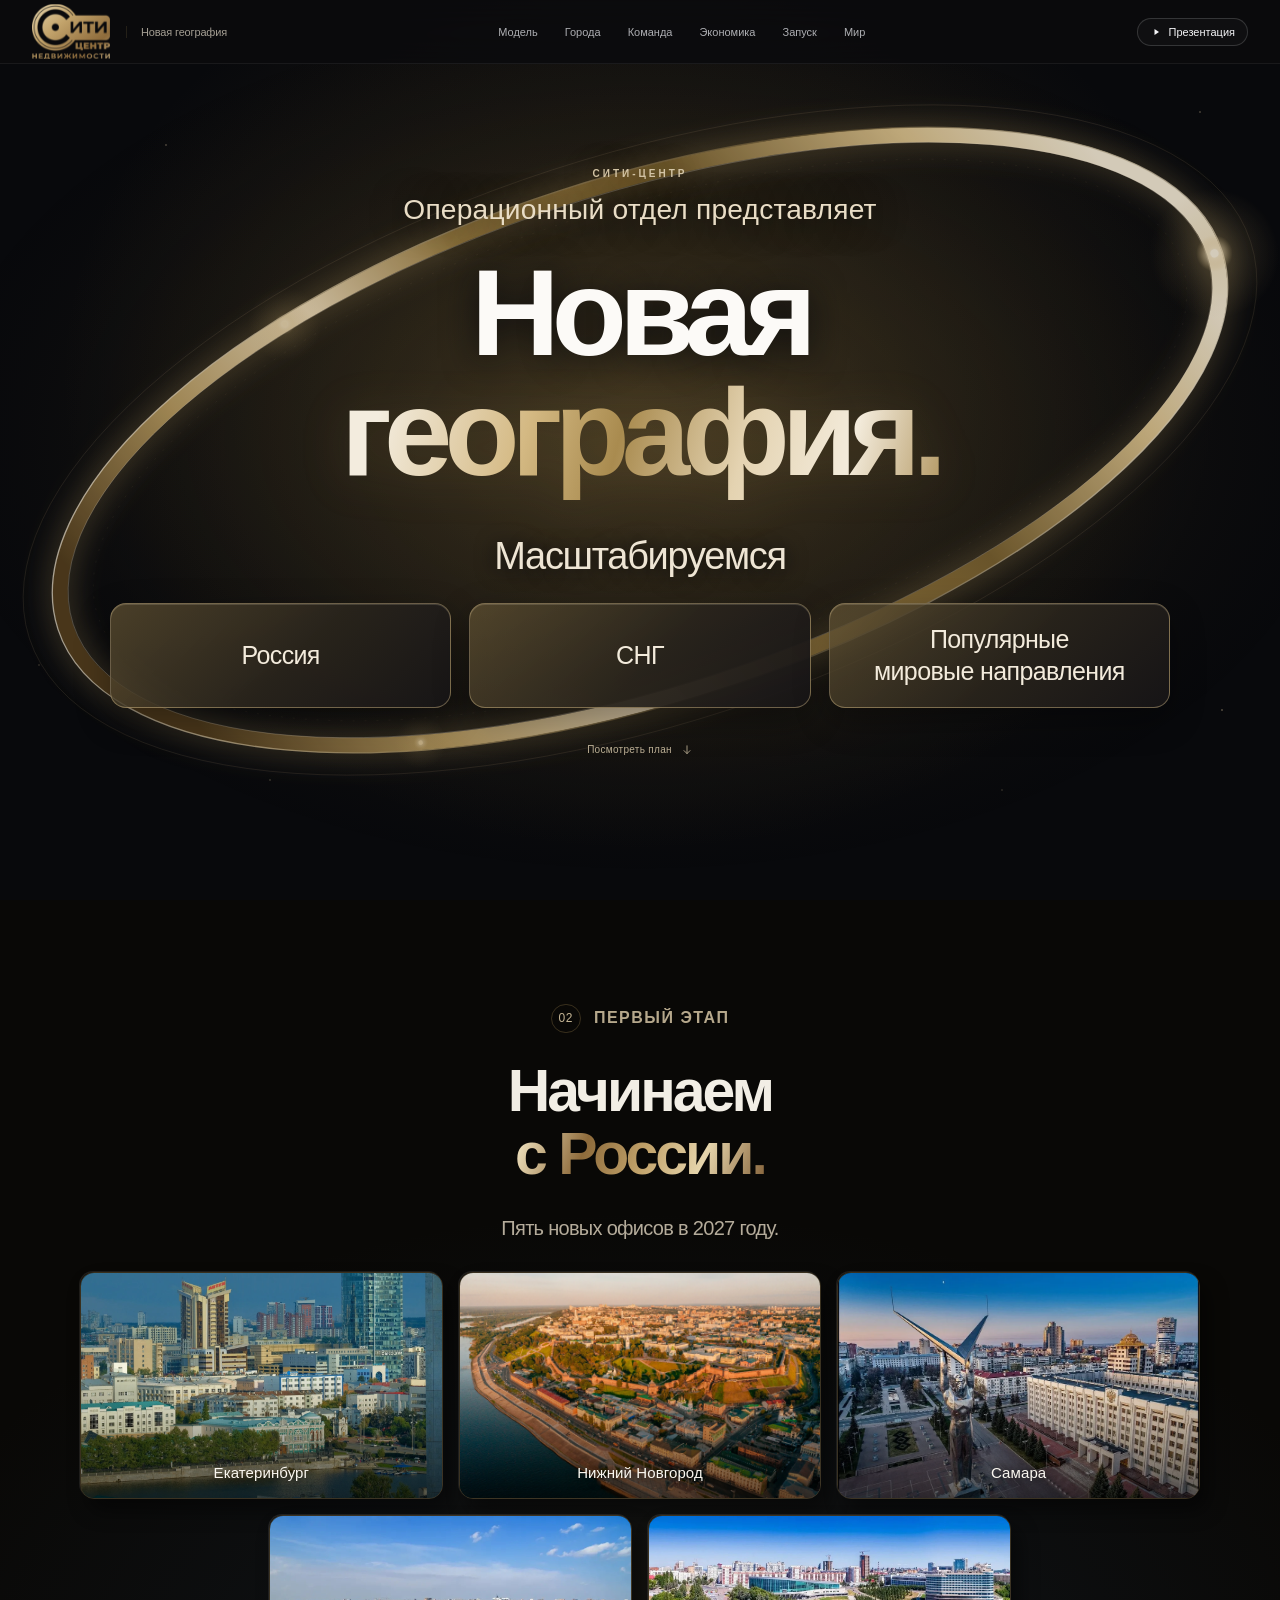
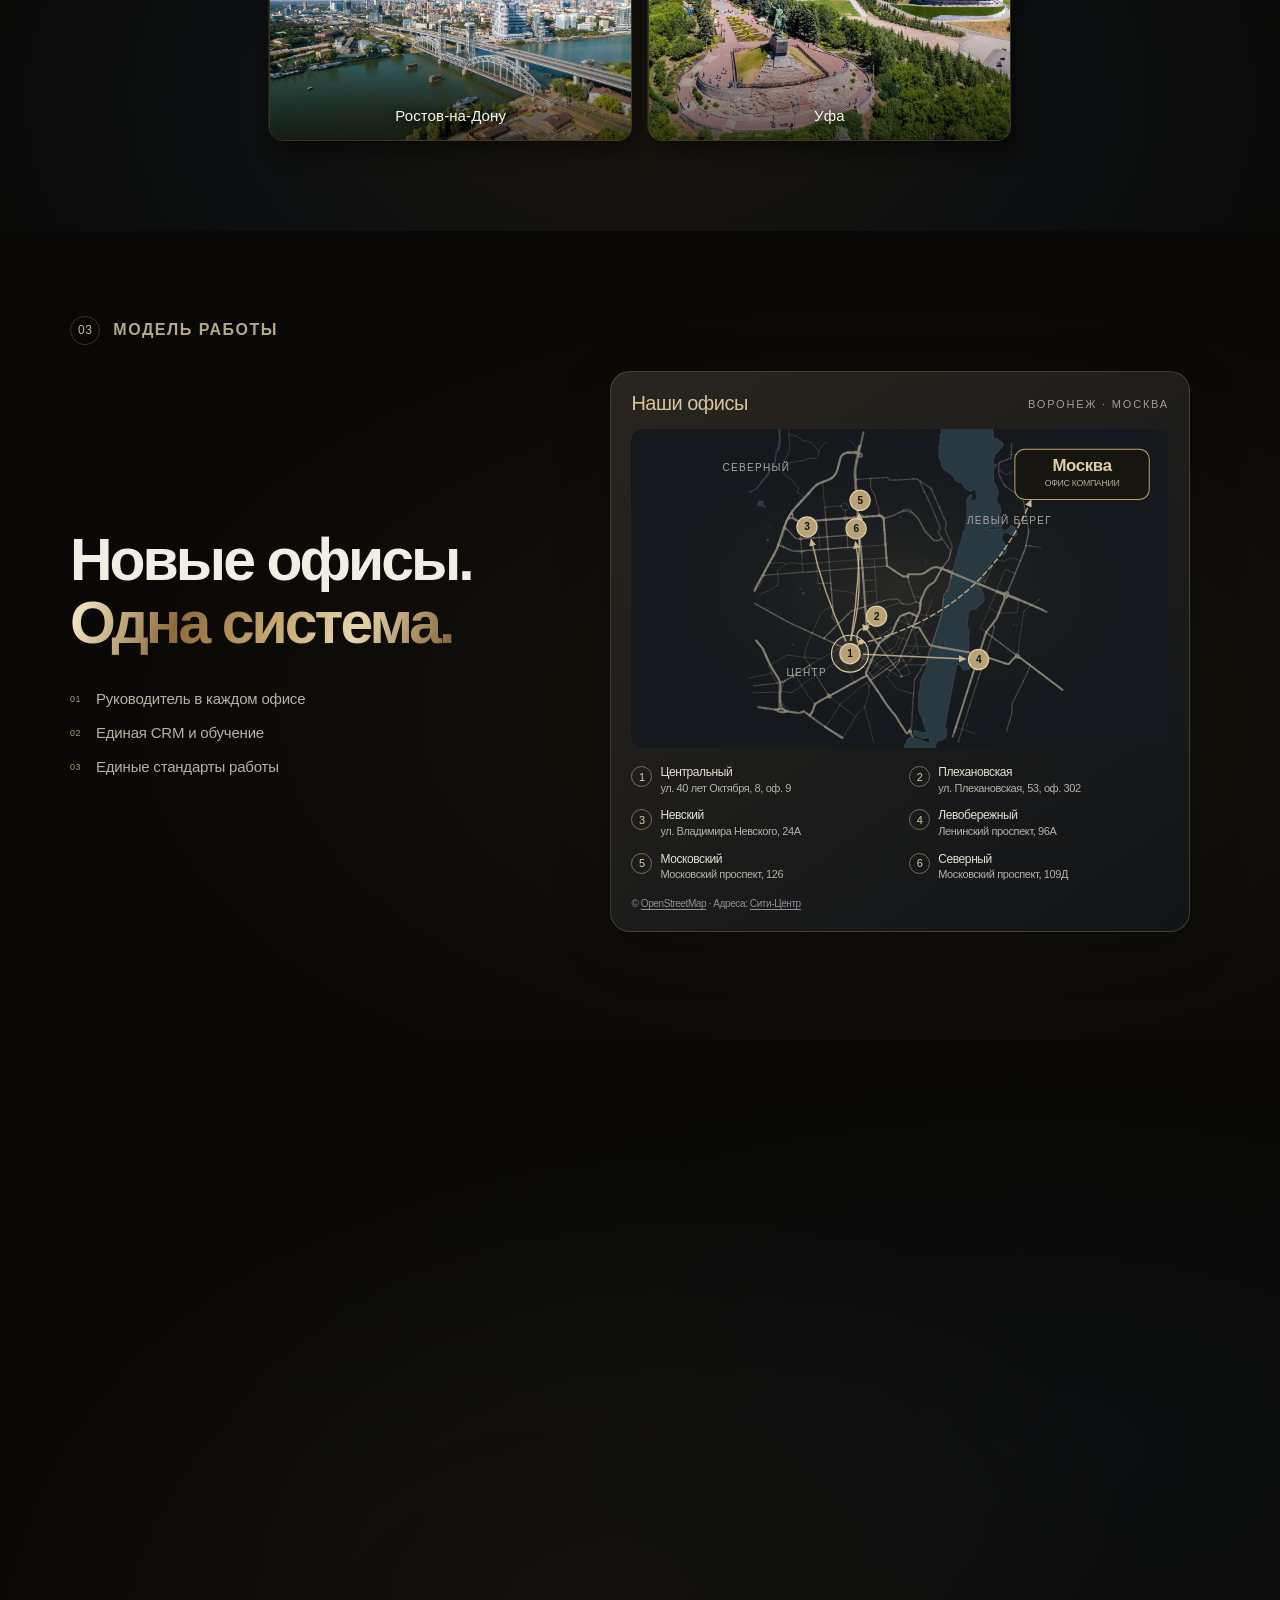
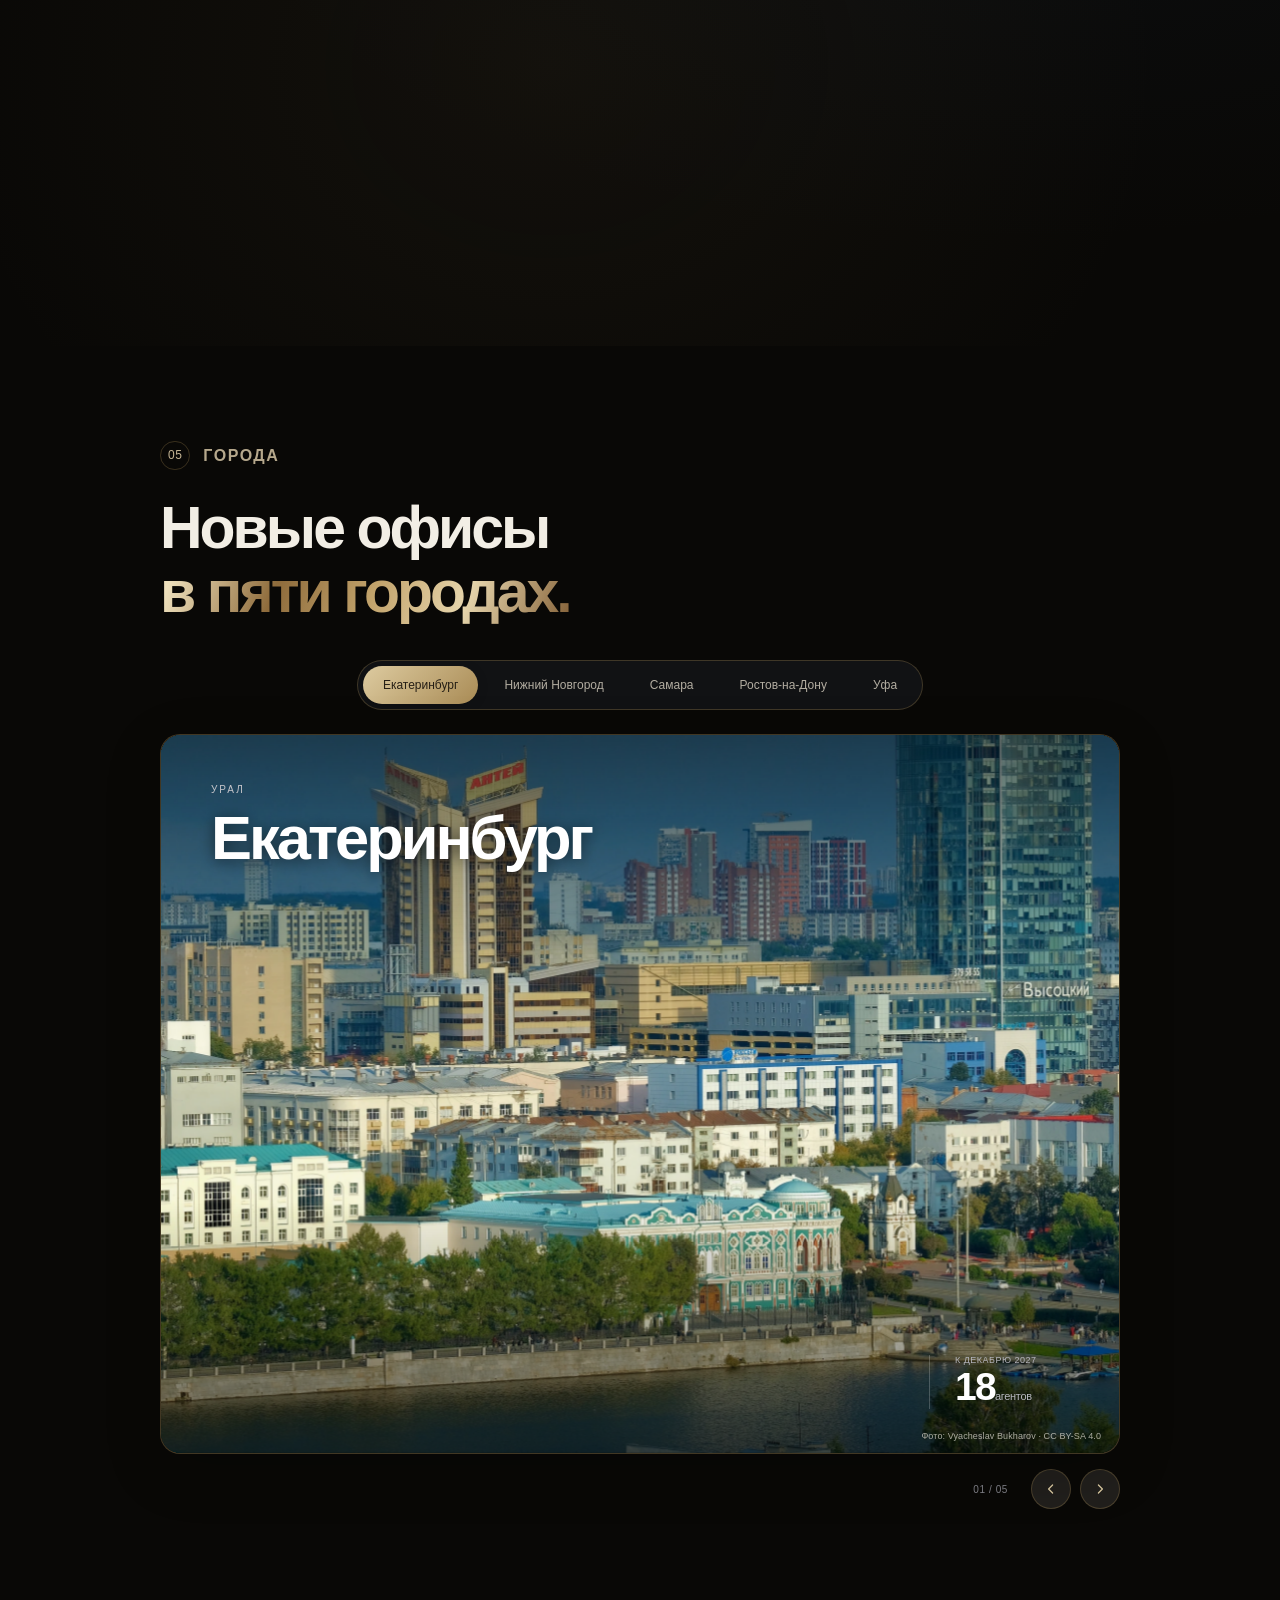
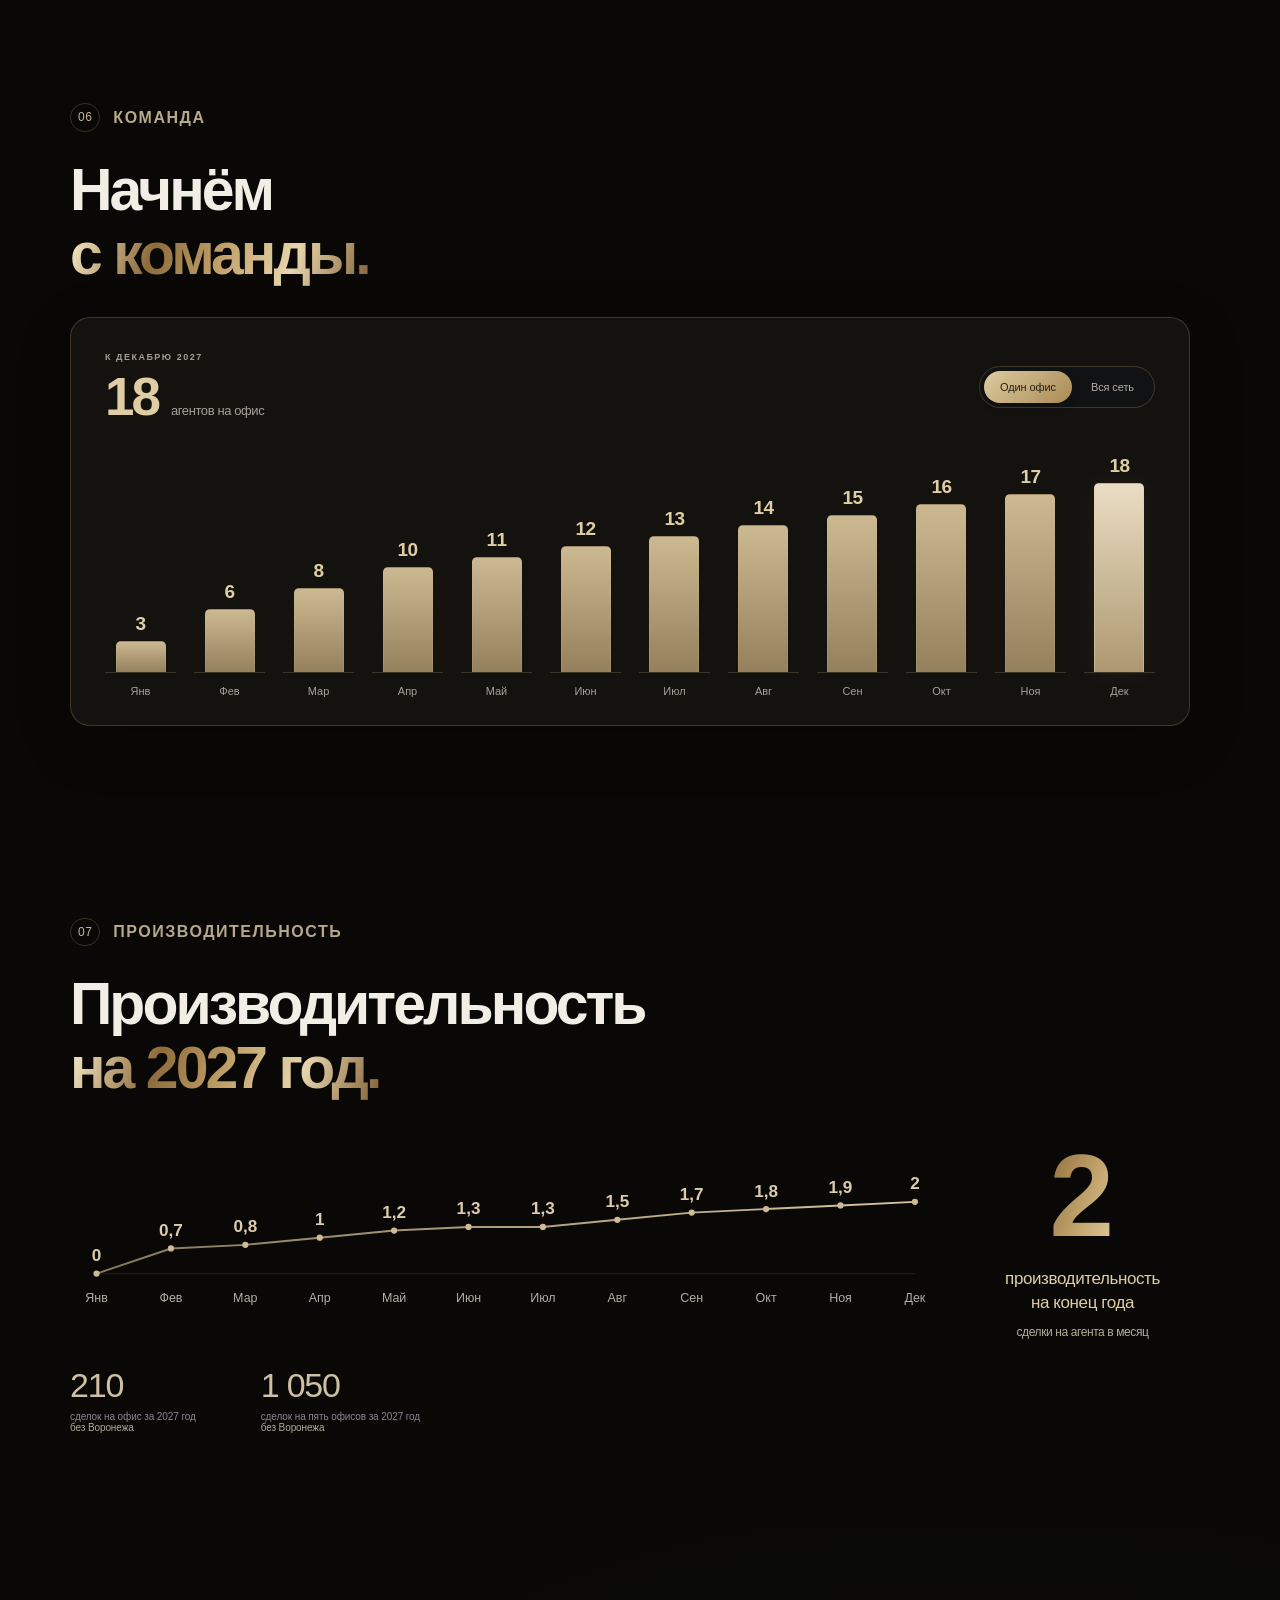
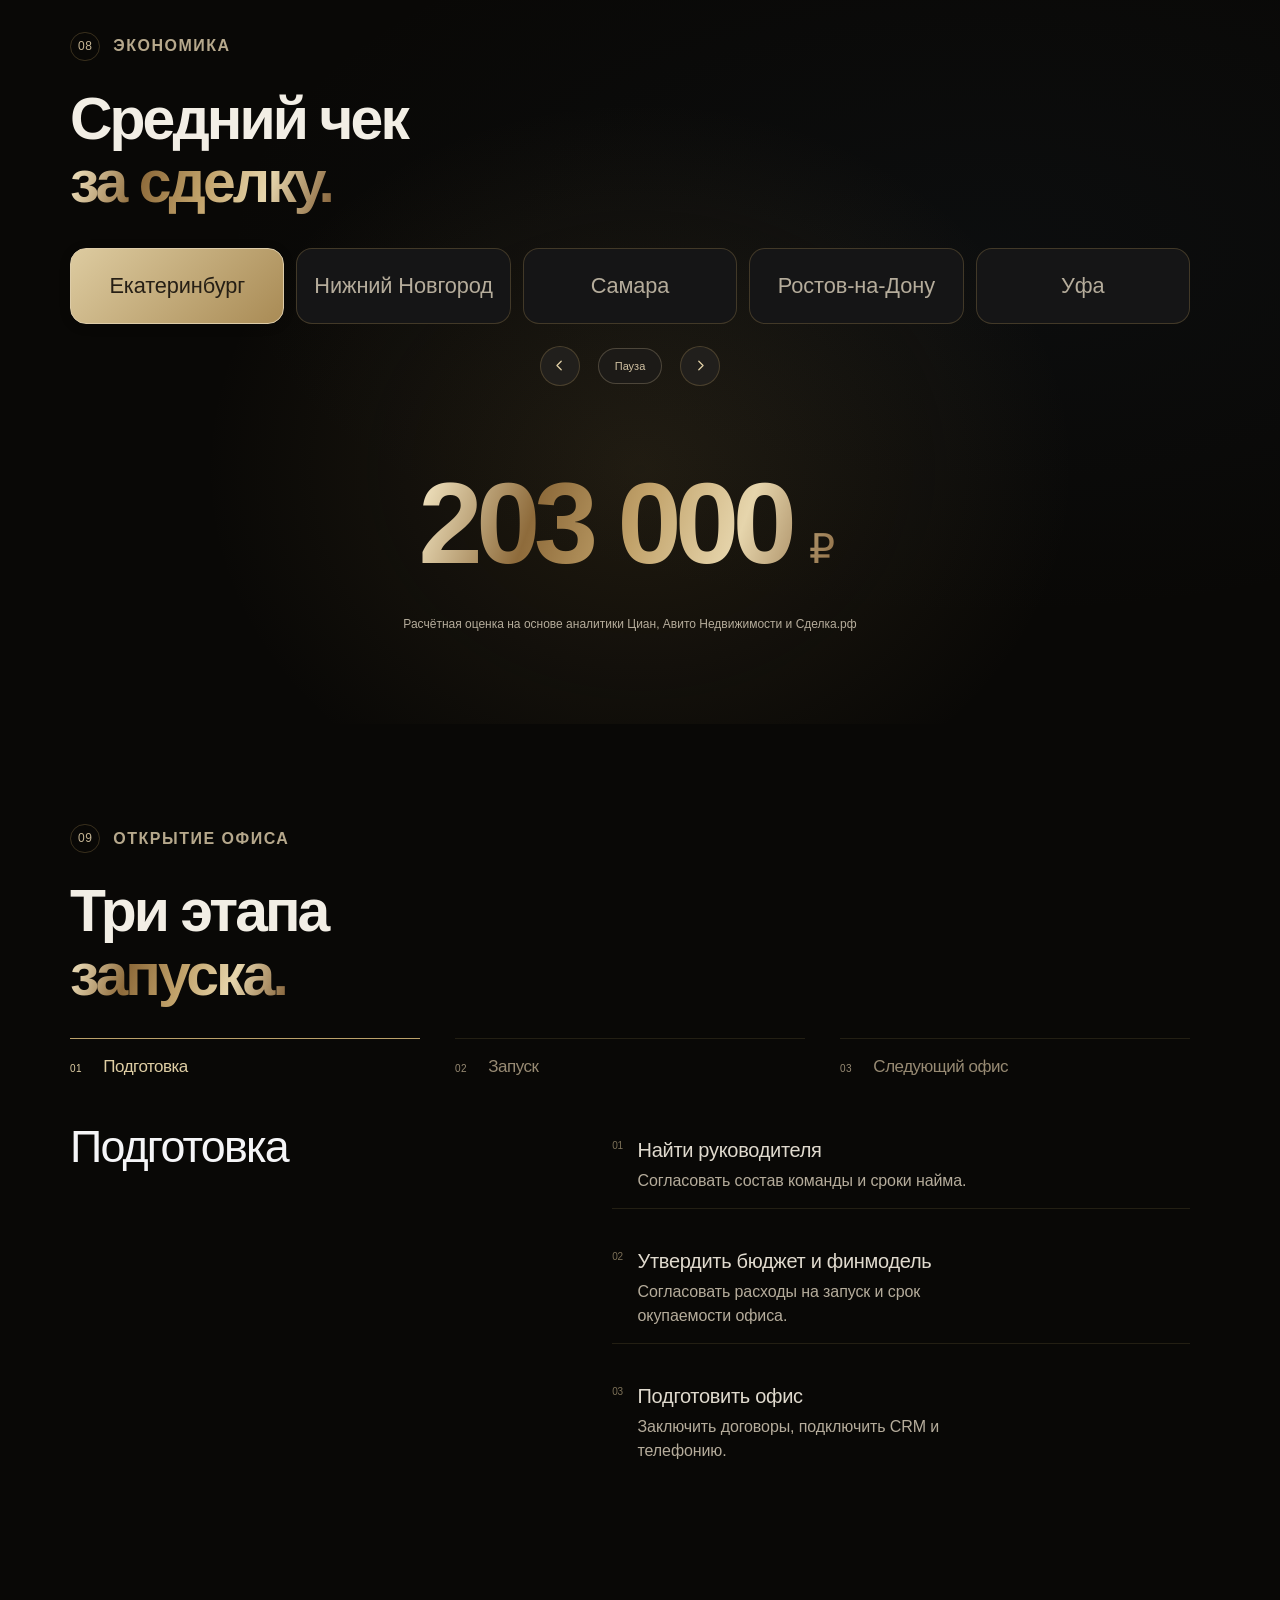
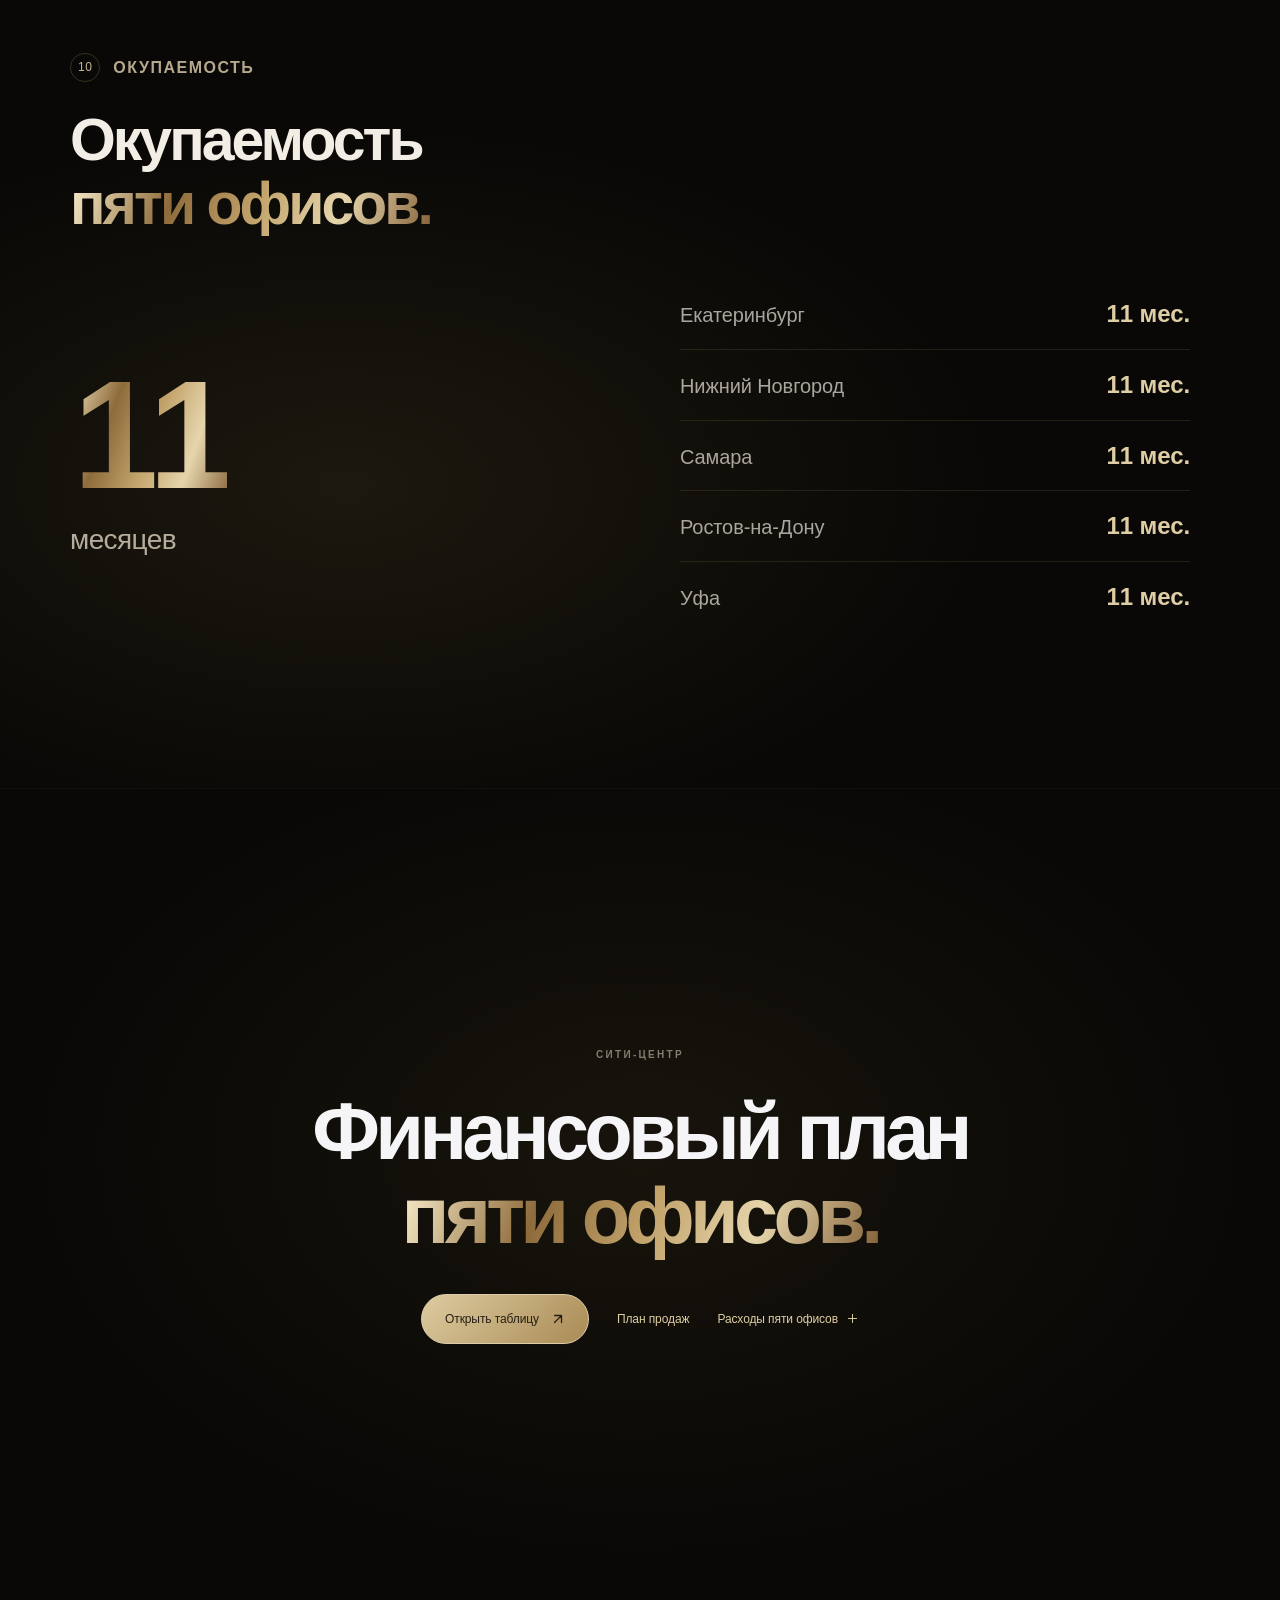
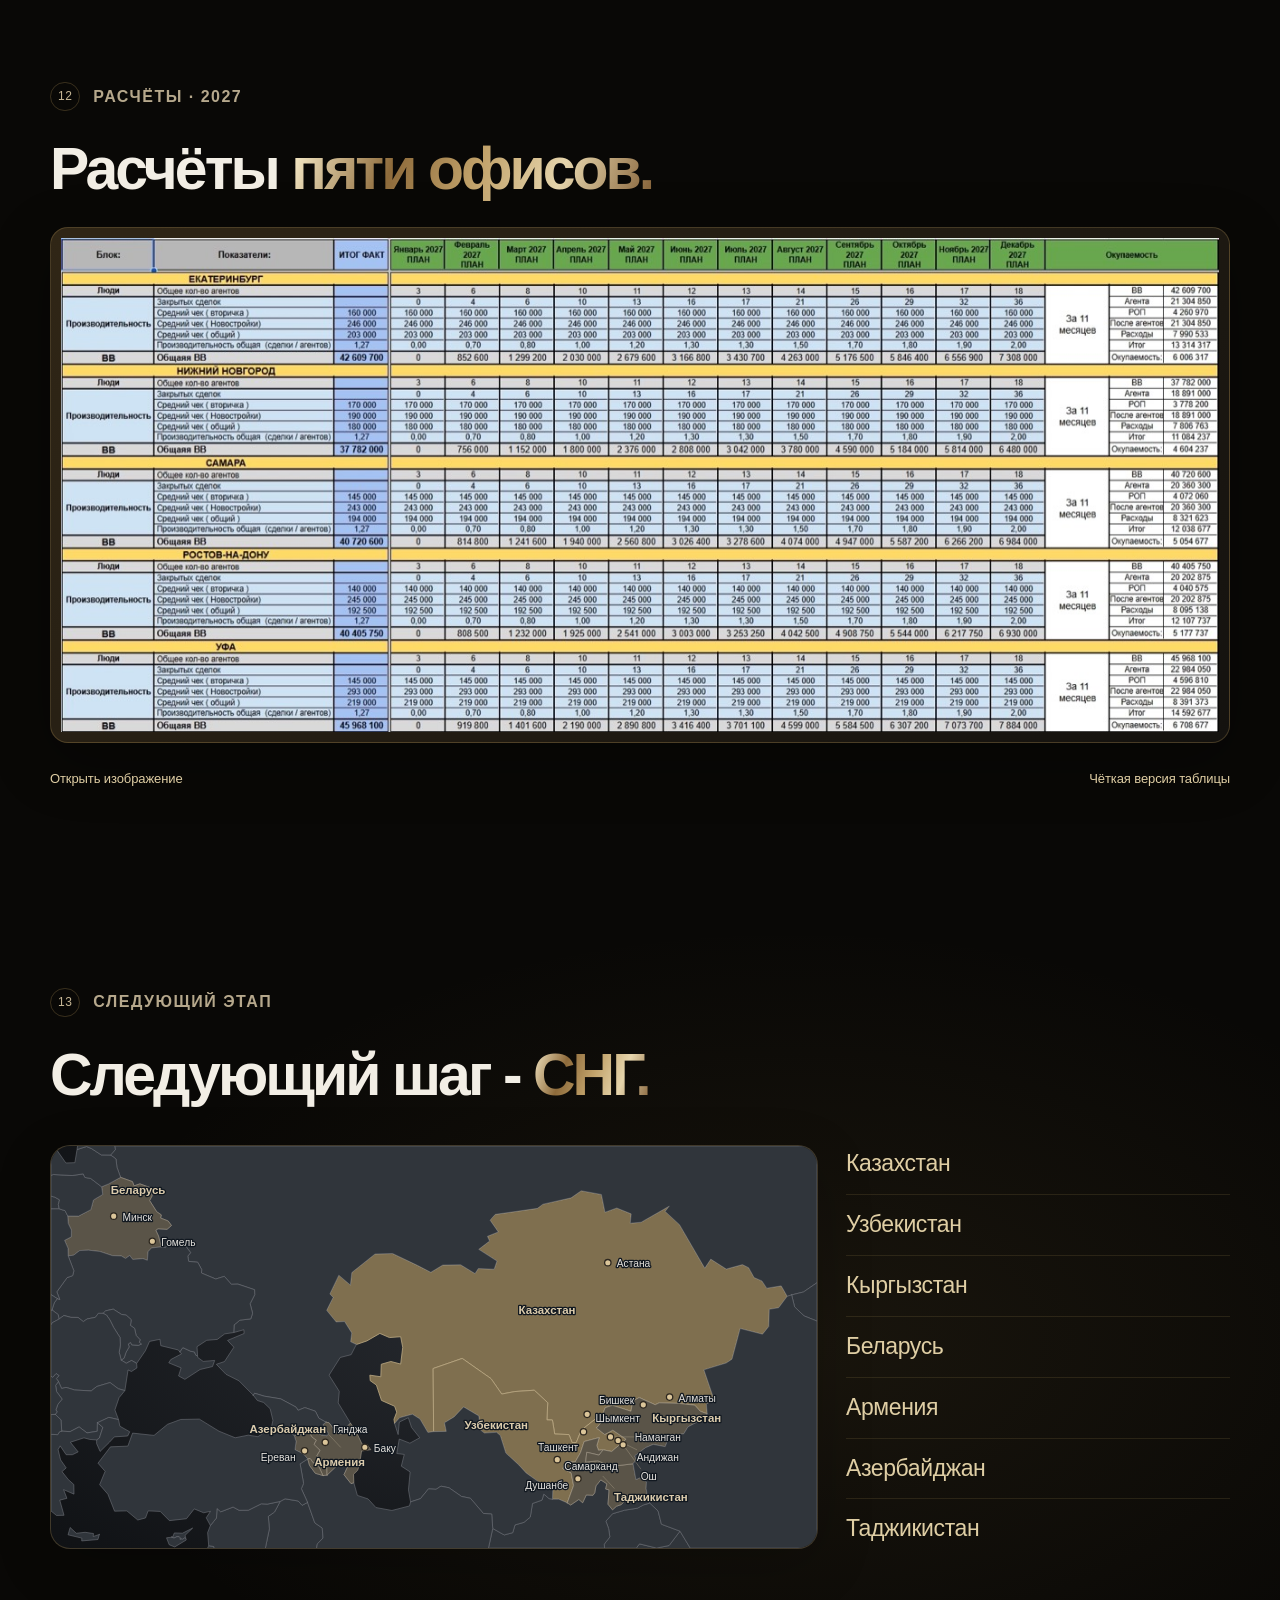
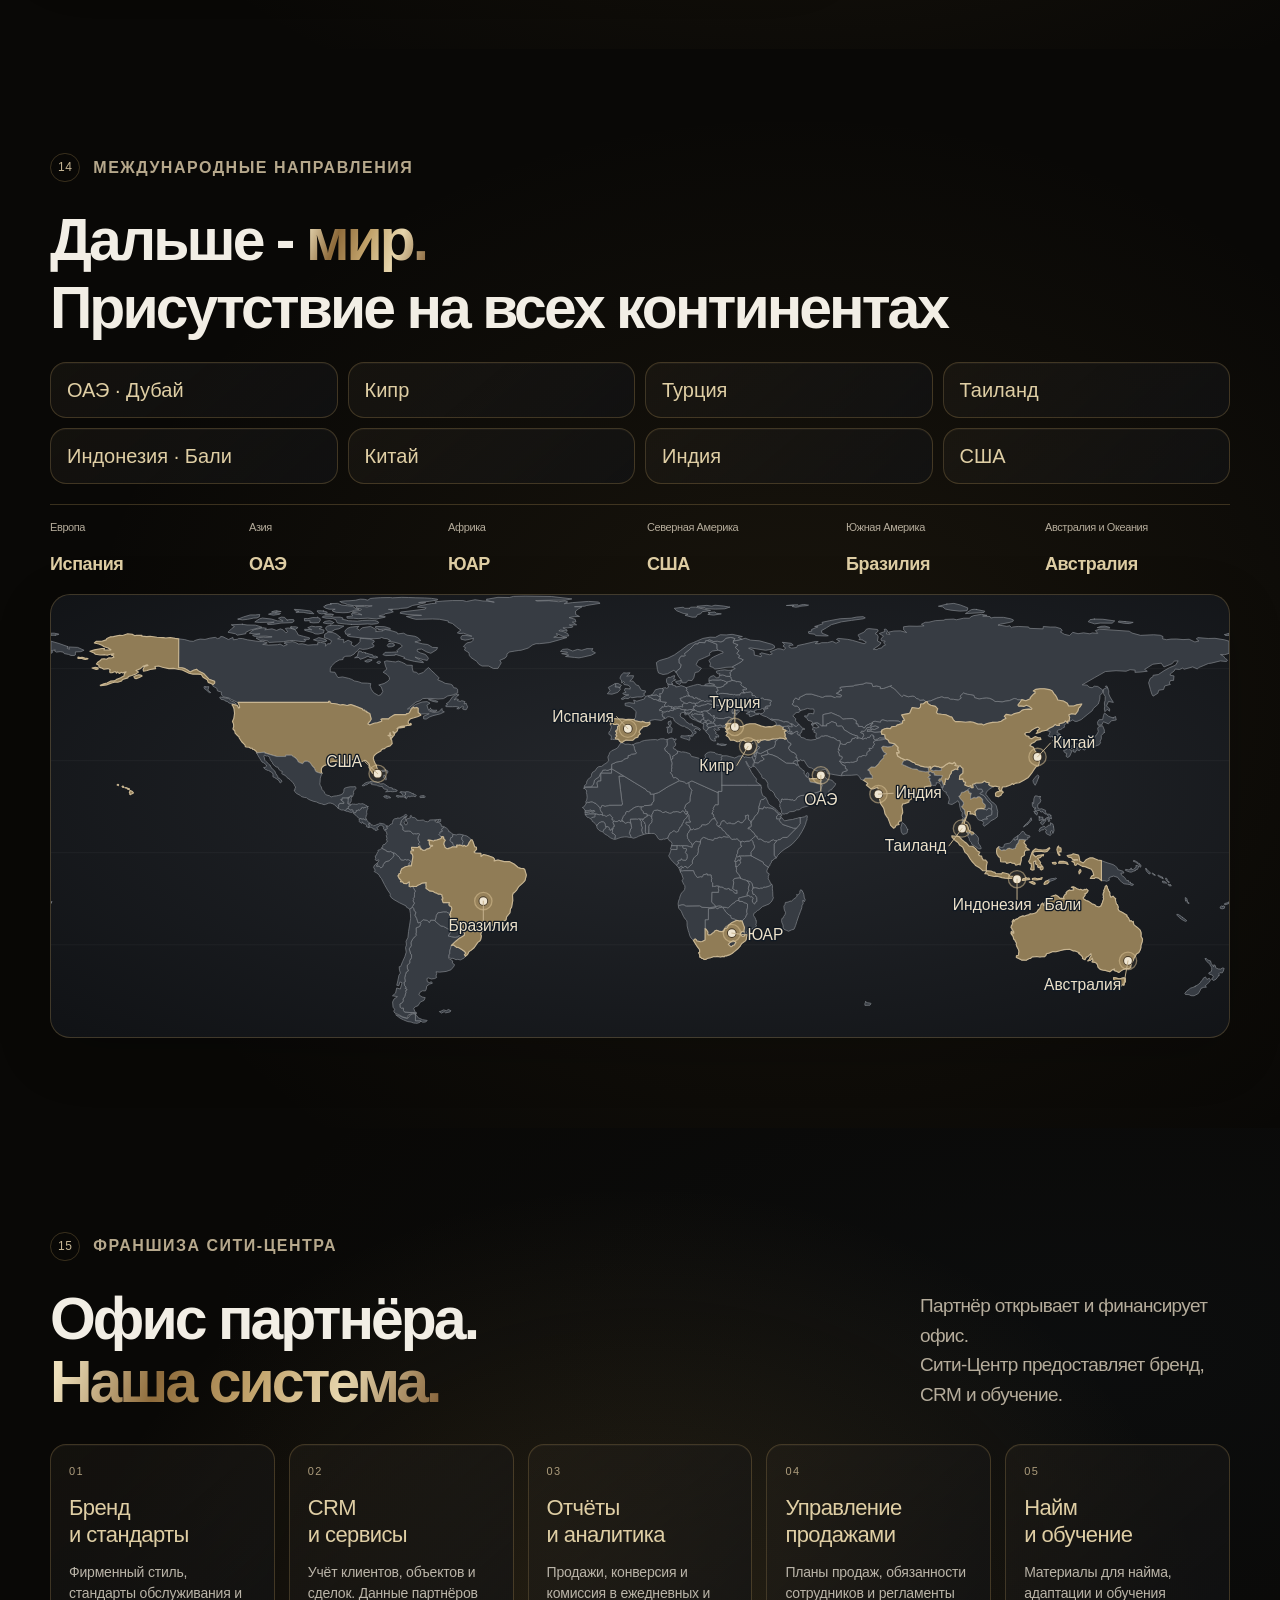
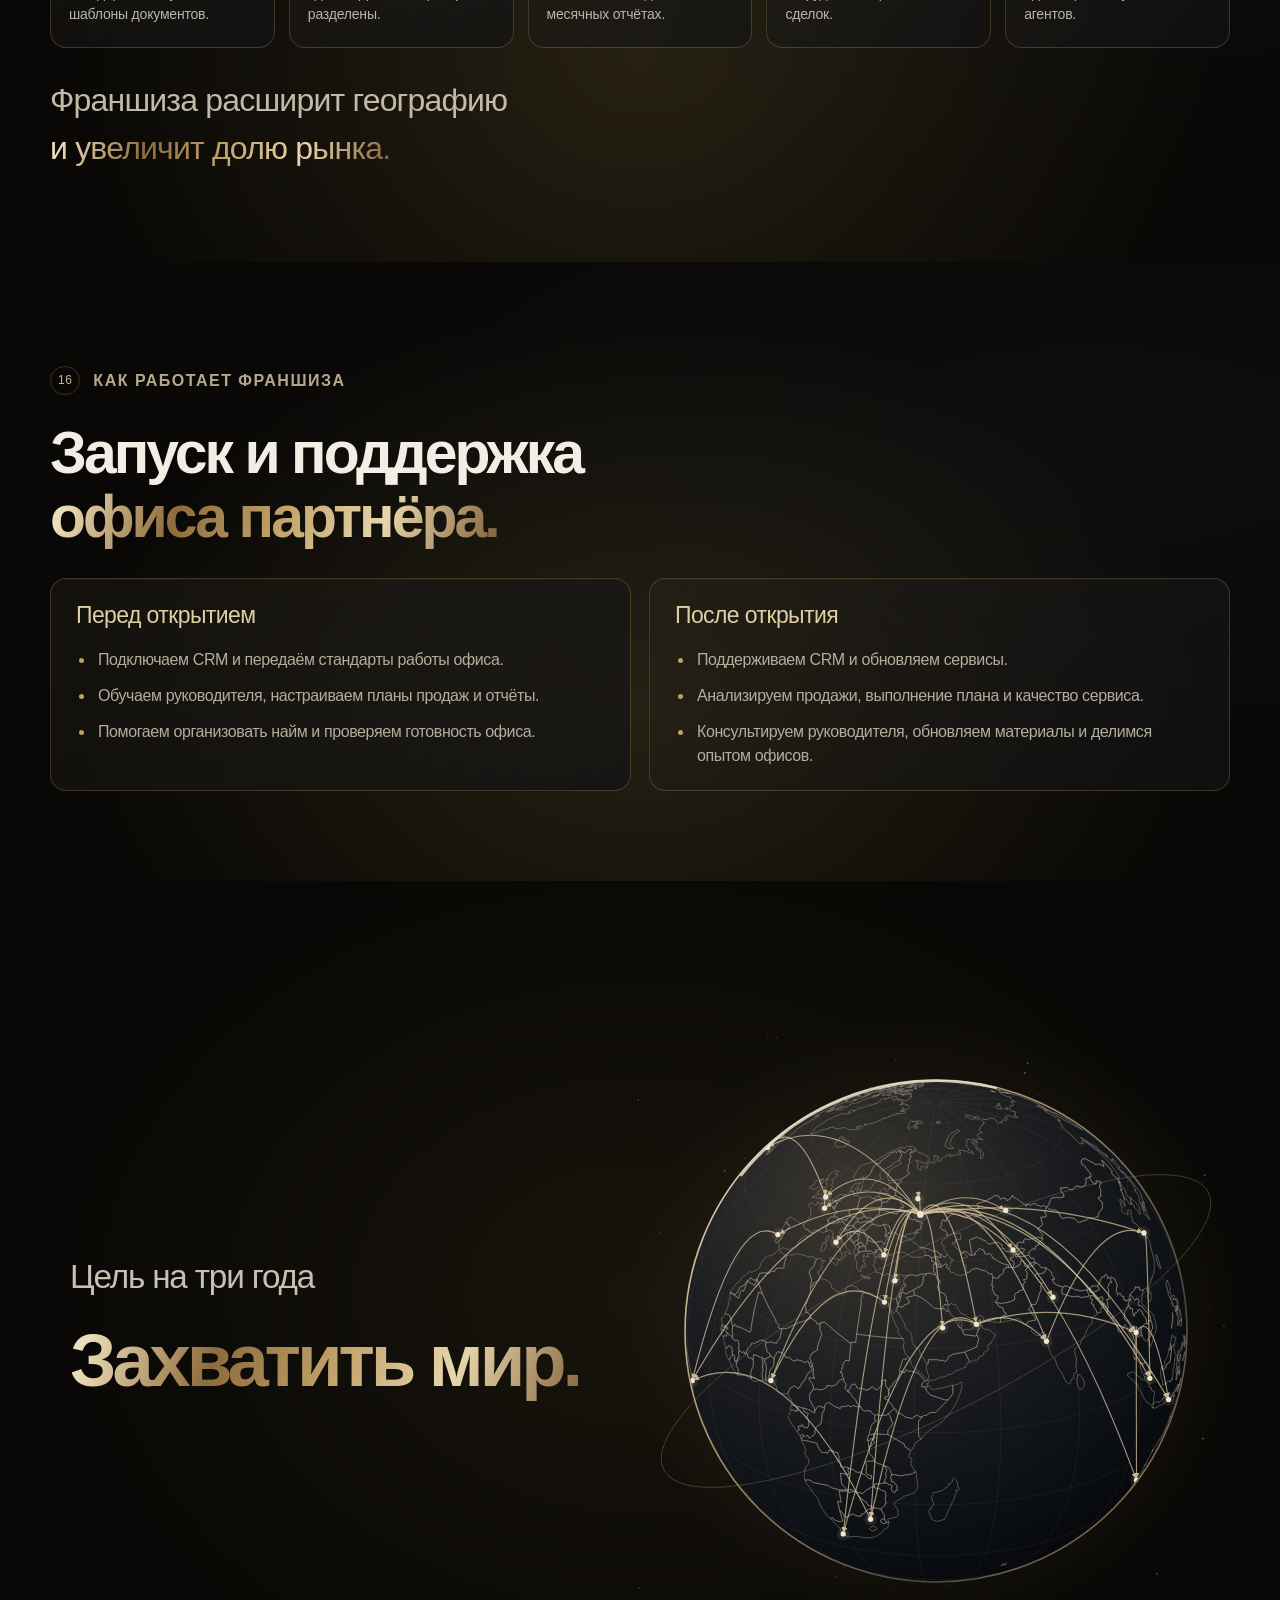
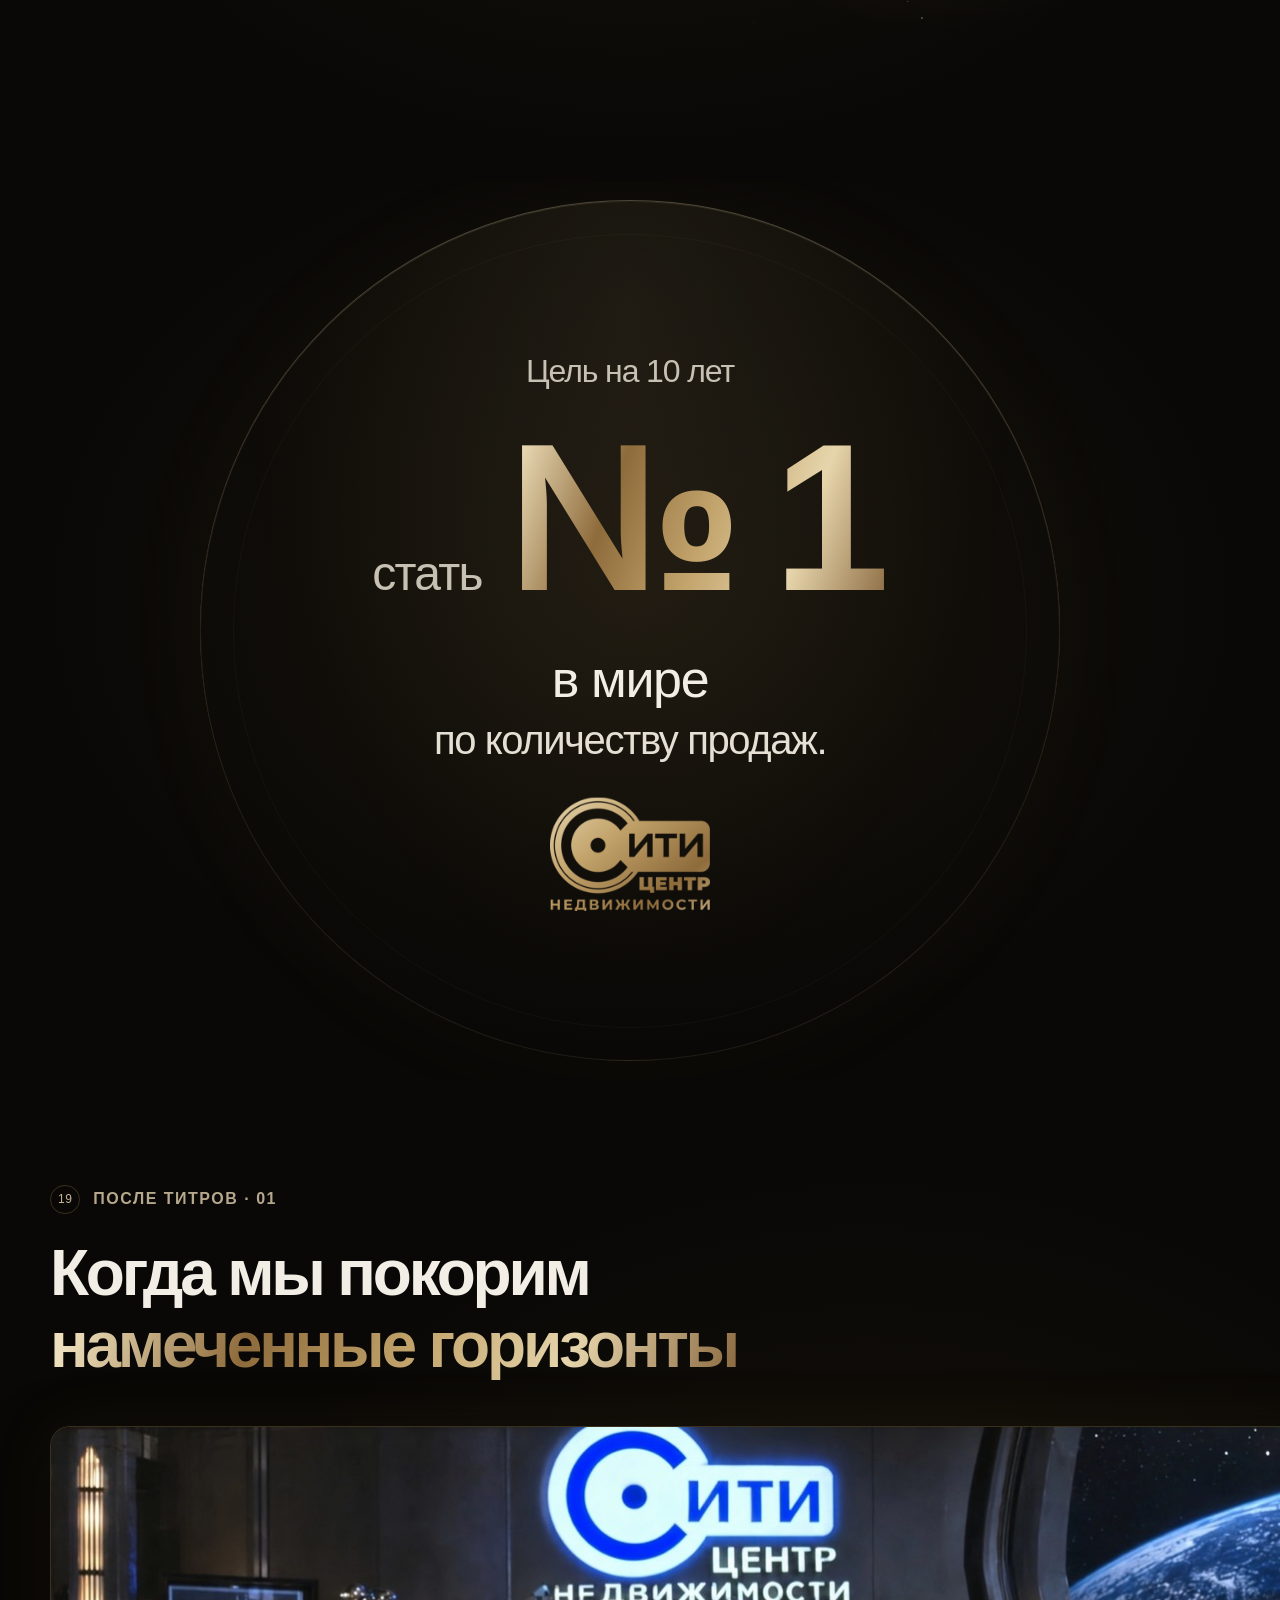
==== commit 4c164b3b: "Keep only destination names on the world slide" ====
--- a/index.html
+++ b/index.html
@@ -9,7 +9,7 @@
   <title>Новая география - Сити-Центр</title>
   <link rel="icon" type="image/svg+xml" href="assets/citycenter-logo.svg?v=20261105-reference-update">
   <link rel="stylesheet" href="assets/site.css?v=20261105-reference-update">
-  <link rel="stylesheet" href="assets/keynote-theme.css?v=20261105-final-layout" media="screen">
+  <link rel="stylesheet" href="assets/keynote-theme.css?v=20261106-country-labels" media="screen">
   <script defer src="assets/project-data.js?v=20261106-company-snapshot"></script>
   <script defer src="assets/market-data.js?v=20261105-office-editorial"></script>
   <script defer src="assets/site.js?v=20261106-company-snapshot"></script>
@@ -559,7 +559,7 @@
     </section>
 
     <section class="scene international cis dark" id="cis" data-title="Следующий шаг - СНГ" aria-labelledby="cis-title"><div class="international-glow" aria-hidden="true"></div><div class="section-inner wide"><div class="chapter-label" data-reveal><span>13</span> СЛЕДУЮЩИЙ ЭТАП</div><div class="section-heading-row"><h2 class="display-heading" id="cis-title" data-reveal>Следующий шаг - <span class="metal-text">СНГ.</span></h2></div><div class="cis-layout" data-reveal><div class="international-map-frame"><svg class="international-map cis-map" viewBox="0 0 1200 630" xmlns="http://www.w3.org/2000/svg" role="img" aria-labelledby="cis-map-title cis-map-desc"><title id="cis-map-title">Города для расширения в СНГ</title><desc id="cis-map-desc">Предлагаемая география по результатам сравнения населения городов и условий входа. Отмечены Алматы, Астана, Шымкент, Ташкент, Самарканд, Наманган, Андижан, Бишкек, Ош, Минск, Гомель, Ереван, Баку, Гянджа, Душанбе. Контуры и координаты городов: Natural Earth, общественное достояние.</desc><defs><clipPath id="cis-market-clip"><rect width="1200" height="630" rx="20"/></clipPath></defs><g clip-path="url(#cis-market-clip)"><path class="international-land cis-priority-land" d="M1153.4 235.5L1140.0 253.4L1125.3 255.9L1124.5 282.8L1114.7 294.9L1079.7 286.0L1066.9 334.0L1057.9 340.0L1022.9 350.7L1038.8 397.3L1026.7 404.3L1028.1 419.6L1017.2 415.6L1008.4 406.0L982.2 403.2L952.9 402.4L946.5 405.4L921.4 394.1L911.4 399.7L908.6 415.5L879.6 406.3L868.0 410.1L864.0 421.8L853.9 426.8L830.6 445.4L822.9 464.6L816.4 464.8L811.5 452.1L789.1 451.2L785.5 429.3L776.9 429.1L778.2 402.2L757.1 382.6L726.8 384.7L706.1 388.6L689.3 364.4L674.8 354.3L647.5 335.1L644.2 332.8L598.7 348.6L599.4 447.5L590.4 448.8L578.0 427.8L566.1 420.2L546.1 425.8L538.3 434.7L537.3 428.2L541.6 417.0L538.3 407.7L517.8 398.6L509.8 374.5L500.1 367.7L499.5 359.0L516.7 361.5L517.4 341.9L532.4 337.6L547.8 341.6L551.0 315.4L547.8 298.8L530.2 300.1L515.2 293.6L494.7 305.4L478.3 311.0L469.3 306.7L471.1 292.9L459.8 275.0L446.7 275.7L431.8 257.5L441.9 237.2L436.8 231.7L450.9 202.3L469.0 217.8L471.2 198.2L507.6 169.1L535.2 168.4L574.1 187.0L595.0 197.8L613.7 186.5L641.7 186.0L664.3 199.8L669.4 191.9L694.2 193.0L698.6 180.3L670.0 161.9L687.0 148.9L683.6 141.5L700.6 134.6L687.8 116.2L695.9 107.1L762.0 97.7L770.6 91.1L814.7 81.2L830.6 70.1L862.3 75.9L867.9 103.7L886.3 97.1L909.0 106.3L907.5 120.9L924.4 119.4L968.7 94.1L962.2 102.5L984.7 123.2L1024.2 191.3L1033.6 177.2L1057.9 192.7L1083.2 185.8L1093.0 190.6L1101.5 206.1L1113.8 211.3L1121.3 222.7L1144.0 219.1L1153.4 235.5Z" fill-rule="evenodd"/><path class="international-land cis-priority-land" d="M599.4 447.5L598.7 348.6L644.2 332.8L647.5 335.1L674.8 354.3L689.3 364.4L706.1 388.6L726.8 384.7L757.1 382.6L778.2 402.2L776.9 429.1L785.5 429.3L789.1 451.2L811.5 452.1L816.4 464.8L822.9 464.6L830.6 445.4L853.9 426.8L864.0 421.8L869.3 424.4L854.5 441.8L867.5 451.9L880.1 445.2L901.0 459.3L878.4 478.6L865.0 476.0L857.7 476.7L855.1 469.2L858.8 456.8L835.2 463.0L829.6 480.2L821.2 495.1L806.5 493.8L801.9 505.6L814.9 512.0L818.7 532.0L808.8 559.1L795.5 553.4L785.6 553.3L786.1 536.8L762.6 525.4L744.2 512.2L732.7 499.6L712.5 481.1L703.8 453.5L697.9 448.6L678.8 449.8L672.1 444.3L670.2 423.0L646.4 408.8L631.5 424.4L616.5 433.6L619.3 447.1L599.4 447.5Z" fill-rule="evenodd"/><path class="international-land" d="M478.3 311.0L470.2 326.9L453.1 331.3L435.6 359.0L451.6 384.4L449.9 402.5L469.1 434.1L469.1 434.1L458.6 444.9L455.6 451.7L447.8 449.9L435.6 433.6L430.7 432.7L419.6 426.5L414.2 415.5L397.7 409.8L387.0 414.1L383.9 409.1L359.9 396.2L333.9 391.9L319.0 387.3L316.9 390.5L294.4 367.8L274.2 357.7L259.0 342.0L271.8 337.7L286.5 315.2L276.6 304.6L302.6 293.7L302.1 287.8L286.3 292.2L286.9 280.2L296.0 272.8L313.0 270.8L315.8 261.9L311.9 247.1L319.1 233.0L318.9 225.2L292.9 216.4L282.5 216.7L271.6 204.2L258.1 208.4L235.7 199.0L236.1 193.7L229.8 182.1L215.7 180.8L214.3 172.5L218.7 167.0L207.4 151.9L189.1 154.5L183.7 153.1L179.3 159.2L172.7 158.1L172.7 158.1L168.4 141.0L164.2 132.1L167.6 129.6L181.8 130.5L188.7 124.6L183.6 117.5L171.7 112.8L172.8 107.9L165.6 103.0L154.5 85.5L158.3 78.2L156.6 65.7L139.3 59.3L130.1 62.5L127.6 55.8L109.0 49.1L103.3 33.3L101.8 20.3L93.3 14.1L100.9 5.6L99.7 0.0L1200.0 0.0L1200.0 214.2L1178.9 228.7L1160.3 233.3L1153.4 235.5L1144.0 219.1L1121.3 222.7L1113.8 211.3L1101.5 206.1L1093.0 190.6L1083.2 185.8L1057.9 192.7L1033.6 177.2L1024.2 191.3L984.7 123.2L962.2 102.5L968.7 94.1L924.4 119.4L907.5 120.9L909.0 106.3L886.3 97.1L867.9 103.7L862.3 75.9L830.6 70.1L814.7 81.2L770.6 91.1L762.0 97.7L695.9 107.1L687.8 116.2L700.6 134.6L683.6 141.5L687.0 148.9L670.0 161.9L698.6 180.3L694.2 193.0L669.4 191.9L664.3 199.8L641.7 186.0L613.7 186.5L595.0 197.8L574.1 187.0L535.2 168.4L507.6 169.1L471.2 198.2L469.0 217.8L450.9 202.3L436.8 231.7L441.9 237.2L431.8 257.5L446.7 275.7L459.8 275.0L471.1 292.9L469.3 306.7L478.3 311.0ZM12.9 98.5L0.0 98.6L0.0 78.6L5.6 80.0L13.4 84.3L11.5 91.6L12.9 98.5ZM201.8 322.5L206.5 315.8L219.0 321.6L224.7 322.6L227.0 327.9L229.6 328.7L229.8 331.1L238.4 337.5L256.4 335.9L253.0 345.5L233.6 350.1L209.7 365.6L199.9 360.2L203.8 347.6L184.5 339.7L187.6 334.6L204.5 325.7L201.8 322.5Z" fill-rule="evenodd"/><path class="international-land" d="M245.3 630.0L246.7 627.0L247.0 626.1L255.0 627.5L255.7 630.0Z" fill-rule="evenodd"/><path class="international-land" d="M335.8 630.0L342.1 599.8L340.4 580.2L350.1 573.5L359.1 556.8L366.7 552.7L387.2 556.1L393.4 562.9L401.9 558.4L413.3 590.4L424.9 598.4L426.2 614.1L417.3 623.3L416.0 630.0Z" fill-rule="evenodd"/><path class="international-land" d="M1160.3 233.3L1178.9 228.7L1200.0 214.2L1200.0 274.3L1179.8 266.2L1164.9 252.0L1160.3 233.3Z" fill-rule="evenodd"/><path class="international-land" d="M916.9 630.0L921.9 623.3L948.7 629.9L968.3 625.9L985.4 603.4L1001.5 630.0Z" fill-rule="evenodd"/><path class="international-land" d="M985.4 603.4L968.3 625.9L948.7 629.9L921.9 623.3L916.9 630.0L867.2 630.0L866.7 623.8L875.5 612.5L873.5 599.2L869.3 587.8L879.6 576.1L898.6 570.5L918.8 567.4L927.8 562.4L938.1 559.4L951.1 571.9L956.3 592.5L985.4 603.4Z" fill-rule="evenodd"/><path class="international-land" d="M785.6 553.3L795.5 553.4L808.8 559.1L814.2 562.4L826.9 553.7L832.9 558.9L838.6 546.7L849.1 547.2L851.8 543.3L853.7 532.5L861.3 523.1L870.8 529.2L868.9 537.4L874.3 538.7L872.6 561.2L879.6 570.0L885.8 564.4L893.6 561.7L904.6 549.7L916.7 551.7L934.9 551.7L938.1 559.4L927.8 562.4L918.8 567.4L898.6 570.5L879.6 576.1L869.3 587.8L873.5 599.2L875.5 612.5L866.7 623.8L867.2 630.0L685.3 630.0L692.0 599.2L710.0 609.3L723.3 605.8L726.9 593.6L740.9 589.6L750.8 581.4L754.3 560.0L769.2 554.8L772.0 545.3L780.3 552.4L785.6 553.3Z" fill-rule="evenodd"/><path class="international-land cis-partner-land" d="M808.8 559.1L818.7 532.0L814.9 512.0L801.9 505.6L806.5 493.8L821.2 495.1L829.6 480.2L835.2 463.0L858.8 456.8L855.1 469.2L857.7 476.7L865.0 476.0L858.5 484.3L839.3 479.8L837.6 495.2L856.7 493.2L878.6 501.9L911.9 497.8L916.4 522.6L922.2 519.9L932.9 526.0L932.3 536.4L934.9 551.7L916.7 551.7L904.6 549.7L893.6 561.7L885.8 564.4L879.6 570.0L872.6 561.2L874.3 538.7L868.9 537.4L870.8 529.2L861.3 523.1L853.7 532.5L851.8 543.3L849.1 547.2L838.6 546.7L832.9 558.9L826.9 553.7L814.2 562.4L808.8 559.1Z" fill-rule="evenodd"/><path class="international-land cis-partner-land" d="M864.0 421.8L868.0 410.1L879.6 406.3L908.6 415.5L911.4 399.7L921.4 394.1L946.5 405.4L952.9 402.4L982.2 403.2L1008.4 406.0L1017.2 415.6L1028.1 419.6L1025.6 425.6L997.8 440.1L991.5 450.8L968.9 454.0L962.2 471.1L943.5 467.5L931.4 472.7L914.5 485.4L916.9 491.7L911.9 497.8L878.6 501.9L856.7 493.2L837.6 495.2L839.3 479.8L858.5 484.3L865.0 476.0L878.4 478.6L901.0 459.3L880.1 445.2L867.5 451.9L854.5 441.8L869.3 424.4L864.0 421.8Z" fill-rule="evenodd"/><path class="international-land" d="M538.3 434.7L546.1 425.8L566.1 420.2L578.0 427.8L590.4 448.8L599.4 447.5L619.3 447.1L616.5 433.6L631.5 424.4L646.4 408.8L670.2 423.0L672.1 444.3L678.8 449.8L697.9 448.6L703.8 453.5L712.5 481.1L732.7 499.6L744.2 512.2L762.6 525.4L786.1 536.8L785.6 553.3L780.3 552.4L772.0 545.3L769.2 554.8L754.3 560.0L750.8 581.4L740.9 589.6L726.9 593.6L723.3 605.8L710.0 609.3L692.0 599.2L690.4 576.6L677.3 575.6L657.1 551.9L643.0 549.0L623.5 535.4L610.9 532.9L603.2 537.9L591.4 537.1L578.8 552.5L563.3 557.6L560.0 538.7L562.6 510.6L548.8 501.6L553.4 483.2L541.7 481.7L545.6 459.1L562.2 465.6L577.7 457.1L564.9 441.0L559.8 425.6L545.6 432.5L543.8 452.1L538.3 434.7Z" fill-rule="evenodd"/><path class="international-land" d="M416.0 630.0L417.3 623.3L426.2 614.1L424.9 598.4L413.3 590.4L401.9 558.4L401.9 558.4L392.2 536.9L395.7 528.6L390.2 497.9L402.2 490.2L405.0 500.4L414.0 512.7L426.1 516.3L432.5 515.5L453.3 495.7L459.9 493.8L465.1 501.6L459.0 514.9L470.0 528.9L474.4 527.6L480.0 547.4L496.7 552.9L509.0 566.4L534.1 571.0L561.6 563.9L563.3 557.6L578.8 552.5L591.4 537.1L603.2 537.9L610.9 532.9L623.5 535.4L643.0 549.0L657.1 551.9L677.3 575.6L690.4 576.6L692.0 599.2L685.3 630.0Z" fill-rule="evenodd"/><path class="international-land" d="M255.7 630.0L255.0 627.5L247.0 626.1L245.4 605.6L249.7 594.6L254.4 588.7L259.2 582.8L260.1 567.9L265.9 573.1L285.3 565.6L294.7 570.7L309.2 570.6L329.5 560.5L339.0 561.0L359.1 556.8L350.1 573.5L340.4 580.2L342.1 599.8L335.8 630.0Z" fill-rule="evenodd"/><path class="international-land cis-partner-land" d="M432.5 515.5L426.1 516.3L418.9 500.8L418.9 496.7L411.1 496.7L405.9 489.5L402.2 490.2L395.3 482.4L382.2 475.8L383.9 462.7L380.9 453.3L405.4 449.1L409.0 456.1L415.8 460.8L412.2 467.5L421.6 476.7L416.6 485.2L424.1 492.5L432.1 496.9L432.5 515.5Z" fill-rule="evenodd"/><path class="international-land cis-partner-land" d="M109.0 49.1L127.6 55.8L130.1 62.5L139.3 59.3L156.6 65.7L158.3 78.2L154.5 85.5L165.6 103.0L172.8 107.9L171.7 112.8L183.6 117.5L188.7 124.6L181.8 130.5L167.6 129.6L164.2 132.1L168.4 141.0L172.7 158.1L172.7 158.1L157.5 159.7L152.1 165.6L151.0 179.1L144.0 176.5L128.0 177.8L123.4 171.5L116.8 176.2L110.1 172.3L96.2 171.8L76.6 165.3L58.7 163.2L45.1 163.8L35.4 171.1L26.9 172.2L26.6 160.2L21.2 147.8L31.8 142.3L31.9 131.6L27.0 121.4L26.2 109.6L43.2 109.8L62.4 99.7L66.5 84.5L81.0 75.9L79.3 63.9L90.0 59.4L109.0 49.1Z" fill-rule="evenodd"/><path class="international-land" d="M172.7 158.1L179.3 159.2L183.7 153.1L189.1 154.5L207.4 151.9L218.7 167.0L214.3 172.5L215.7 180.8L229.8 182.1L236.1 193.7L235.7 199.0L258.1 208.4L271.6 204.2L282.5 216.7L292.9 216.4L318.9 225.2L319.1 233.0L311.9 247.1L315.8 261.9L313.0 270.8L296.0 272.8L286.9 280.2L286.3 292.2L272.2 294.3L260.5 303.0L243.9 304.4L228.7 314.4L229.6 328.7L227.0 327.9L224.7 322.6L219.0 321.6L206.5 315.8L201.8 322.5L199.4 319.5L172.0 312.8L170.7 302.8L154.4 306.1L147.8 320.8L134.2 340.6L126.2 336.0L117.9 340.4L110.0 335.4L114.4 332.5L117.5 323.3L122.4 314.8L121.1 310.0L124.8 307.8L126.5 311.5L136.9 312.3L141.6 310.3L138.3 307.6L139.6 303.6L133.4 296.8L130.9 285.6L124.4 281.2L125.7 272.1L117.7 264.9L110.5 263.9L97.5 255.6L85.7 258.2L81.5 262.2L74.1 262.2L69.6 268.4L56.6 271.0L50.6 275.1L42.4 268.6L31.1 268.5L20.2 265.5L12.5 271.2L11.3 264.1L1.5 256.8L5.0 246.0L9.8 239.0L13.7 240.5L9.1 228.5L25.2 206.2L33.9 203.1L35.8 195.6L26.9 172.2L35.4 171.1L45.1 163.8L58.7 163.2L76.6 165.3L96.2 171.8L110.1 172.3L116.8 176.2L123.4 171.5L128.0 177.8L144.0 176.5L151.0 179.1L152.1 165.6L157.5 159.7L172.7 158.1Z" fill-rule="evenodd"/><path class="international-land" d="M26.2 109.6L27.0 121.4L31.9 131.6L31.8 142.3L21.2 147.8L26.6 160.2L26.9 172.2L35.8 195.6L33.9 203.1L25.2 206.2L9.1 228.5L13.7 240.5L9.8 239.0L0.0 232.9L0.0 98.6L12.9 98.5L22.0 101.3L26.2 109.6Z" fill-rule="evenodd"/><path class="international-land" d="M1.5 256.8L11.3 264.1L12.5 271.2L1.8 276.9L0.0 280.7L0.0 257.9L1.5 256.8Z" fill-rule="evenodd"/><path class="international-land" d="M81.5 262.2L85.7 258.2L97.5 255.6L110.5 263.9L117.7 264.9L125.7 272.1L124.4 281.2L130.9 285.6L133.4 296.8L139.6 303.6L138.3 307.6L141.6 310.3L136.9 312.3L126.5 311.5L124.8 307.8L121.1 310.0L122.4 314.8L117.5 323.3L114.4 332.5L110.0 335.4L106.8 323.2L108.7 311.7L108.1 300.0L98.0 284.0L92.4 272.7L86.9 264.8L81.5 262.2Z" fill-rule="evenodd"/><path class="international-land" d="M110.0 335.4L117.9 340.4L126.2 336.0L134.2 340.6L134.6 347.6L126.0 353.3L120.7 350.8L115.7 383.2L105.4 380.3L92.5 370.6L71.7 376.8L63.0 383.7L37.1 382.3L23.5 378.1L16.7 380.0L11.6 369.0L8.4 364.3L12.5 359.8L8.1 356.5L2.6 362.5L0.0 360.6L0.0 280.7L1.8 276.9L12.5 271.2L20.2 265.5L31.1 268.5L42.4 268.6L50.6 275.1L56.6 271.0L69.6 268.4L74.1 262.2L81.5 262.2L86.9 264.8L92.4 272.7L98.0 284.0L108.1 300.0L108.7 311.7L106.8 323.2L110.0 335.4Z" fill-rule="evenodd"/><path class="international-land" d="M79.3 63.9L81.0 75.9L66.5 84.5L62.4 99.7L43.2 109.8L26.2 109.6L22.0 101.3L12.9 98.5L11.5 91.6L13.4 84.3L5.6 80.0L0.0 78.6L0.0 46.0L3.5 44.6L33.1 46.3L50.5 43.6L53.0 49.2L62.3 50.9L79.3 63.9Z" fill-rule="evenodd"/><path class="international-land" d="M93.3 14.1L101.8 20.3L103.3 33.3L109.0 49.1L90.0 59.4L79.3 63.9L62.3 50.9L53.0 49.2L50.5 43.6L33.1 46.3L3.5 44.6L0.0 46.0L0.0 11.7L9.3 6.6L23.3 26.6L37.4 26.1L40.8 5.5L55.8 0.8L63.6 4.1L78.8 14.0L93.3 14.1Z" fill-rule="evenodd"/><path class="international-land" d="M99.7 0.0L100.9 5.6L93.3 14.1L78.8 14.0L63.6 4.1L55.8 0.8L40.8 5.5L41.5 0.0Z" fill-rule="evenodd"/><path class="international-land" d="M11.6 369.0L16.7 380.0L23.5 378.1L37.1 382.3L63.0 383.7L71.7 376.8L92.5 370.6L105.4 380.3L115.7 383.2L106.6 394.3L100.1 413.4L105.8 428.7L90.6 425.1L72.7 433.6L72.5 446.9L56.4 449.5L44.0 440.1L29.9 447.5L16.8 446.7L15.6 429.0L6.7 420.4L9.6 416.6L7.7 413.4L10.7 404.8L17.4 396.5L8.8 384.9L7.2 375.1L11.6 369.0Z" fill-rule="evenodd"/><path class="international-land" d="M75.7 608.6L73.5 616.5L48.1 618.7L48.3 614.3L26.7 609.1L30.0 597.7L39.6 606.7L53.4 605.2L66.5 607.1L66.1 611.8L75.7 608.6ZM16.8 446.7L29.9 447.5L44.0 440.1L56.4 449.5L72.5 446.9L72.7 433.6L81.3 440.7L75.8 457.5L71.6 460.5L60.8 459.7L51.6 457.2L30.3 464.1L42.5 479.2L33.5 483.6L23.7 483.6L14.4 469.8L11.1 475.7L15.0 491.7L23.8 504.3L17.2 510.1L27.0 522.5L35.7 530.3L36.0 545.4L19.7 538.3L24.9 552.0L13.7 554.8L20.4 578.5L8.6 578.8L0.0 571.8L0.0 452.6L1.0 451.7L10.5 452.2L13.4 447.6L16.8 446.7Z" fill-rule="evenodd"/><path class="international-land" d="M401.9 558.4L393.4 562.9L387.2 556.1L366.7 552.7L359.1 556.8L339.0 561.0L329.5 560.5L309.2 570.6L294.7 570.7L285.3 565.6L265.9 573.1L260.1 567.9L259.2 582.8L254.4 588.7L249.7 594.6L243.2 582.4L249.9 572.3L239.1 574.6L224.4 568.5L212.2 583.9L185.5 586.9L171.2 572.5L152.1 571.6L148.1 582.7L135.9 585.9L118.8 571.6L99.6 572.1L89.1 545.5L76.2 530.6L84.8 509.7L73.6 496.9L93.2 471.3L120.4 470.2L127.8 449.8L161.4 453.4L182.6 436.0L203.2 428.4L232.4 427.9L263.2 446.8L288.5 457.1L309.0 453.0L324.2 455.4L345.1 441.4L363.9 440.1L380.9 453.3L383.9 462.7L382.2 475.8L395.3 482.4L402.2 490.2L390.2 497.9L395.7 528.6L392.2 536.9L401.9 558.4L401.9 558.4ZM72.7 433.6L90.6 425.1L105.8 428.7L107.9 439.0L123.3 447.7L120.1 454.3L99.2 455.7L91.6 464.0L76.9 478.5L71.4 466.0L71.6 460.5L75.8 457.5L81.3 440.7L72.7 433.6Z" fill-rule="evenodd"/><path class="international-land" d="M1028.1 419.6L1026.7 404.3L1038.8 397.3L1022.9 350.7L1057.9 340.0L1066.9 334.0L1079.7 286.0L1114.7 294.9L1124.5 282.8L1125.3 255.9L1140.0 253.4L1153.4 235.5L1160.3 233.3L1164.9 252.0L1179.8 266.2L1200.0 274.3L1200.0 630.0L1001.5 630.0L985.4 603.4L956.3 592.5L951.1 571.9L938.1 559.4L934.9 551.7L932.3 536.4L932.9 526.0L922.2 519.9L916.4 522.6L911.9 497.8L916.9 491.7L914.5 485.4L931.4 472.7L943.5 467.5L962.2 471.1L968.9 454.0L991.5 450.8L997.8 440.1L1025.6 425.6L1028.1 419.6Z" fill-rule="evenodd"/><path class="international-land cis-partner-land" d="M430.7 432.7L435.6 433.6L447.8 449.9L455.6 451.7L458.6 444.9L469.1 434.1L478.4 448.2L487.4 467.2L495.6 468.4L501.0 475.7L486.5 477.8L483.4 498.7L480.4 508.0L473.9 514.3L474.4 527.6L470.0 528.9L459.0 514.9L465.1 501.6L459.9 493.8L453.3 495.7L432.5 515.5L432.1 496.9L424.1 492.5L416.6 485.2L421.6 476.7L412.2 467.5L415.8 460.8L409.0 456.1L405.4 449.1L409.7 444.7L422.9 452.4L432.4 454.0L434.8 450.9L426.1 436.4L430.7 432.7ZM426.1 516.3L414.0 512.7L405.0 500.4L402.2 490.2L405.9 489.5L411.1 496.7L418.9 496.7L418.9 500.8L426.1 516.3Z" fill-rule="evenodd"/><path class="international-land" d="M316.9 390.5L319.0 387.3L333.9 391.9L359.9 396.2L383.9 409.1L387.0 414.1L397.7 409.8L414.2 415.5L419.6 426.5L430.7 432.7L426.1 436.4L434.8 450.9L432.4 454.0L422.9 452.4L409.7 444.7L405.4 449.1L380.9 453.3L363.9 440.1L345.1 441.4L347.7 429.9L343.3 411.6L333.1 401.8L323.3 398.7L316.9 390.5Z" fill-rule="evenodd"/><path class="international-land" d="M9.8 239.0L5.0 246.0L1.5 256.8L0.0 257.9L0.0 232.9L9.8 239.0Z" fill-rule="evenodd"/><path class="international-land" d="M189.4 612.8L190.6 612.7L193.2 606.2L205.9 606.6L221.9 598.6L210.0 610.0L211.3 615.0L209.4 614.1L206.0 616.1L203.4 615.6L202.5 616.6L202.2 613.9L200.9 612.2L197.5 612.0L192.7 614.2L189.4 612.8Z" fill-rule="evenodd"/><path class="international-land" d="M189.4 612.8L192.7 614.2L197.5 612.0L200.9 612.2L202.2 613.9L202.5 616.6L203.4 615.6L206.0 616.1L209.4 614.1L211.3 615.0L211.9 617.2L193.8 628.1L185.1 624.6L181.0 613.8L189.4 612.8Z" fill-rule="evenodd"/><path class="international-land" d="M6.7 420.4L15.6 429.0L16.8 446.7L13.4 447.6L10.5 452.2L1.0 451.7L0.0 452.6L0.0 420.7L6.7 420.4Z" fill-rule="evenodd"/><path class="international-land" d="M0.0 360.6L2.6 362.5L8.1 356.5L12.5 359.8L8.4 364.3L11.6 369.0L7.2 375.1L8.8 384.9L17.4 396.5L10.7 404.8L7.7 413.4L9.6 416.6L6.7 420.4L0.0 420.7Z" fill-rule="evenodd"/><path class="cis-city-leader" d="M876.5 455.7L914.5 455.7"/><path class="cis-city-leader" d="M888.4 461.4L917.5 475.8"/><path class="cis-city-leader" d="M896.3 468.1L923.8 505.7"/><path class="cis-city-leader" d="M453.5 471.8L436.0 453.0"/><path class="cis-city-leader" d="M864.7 517.4L882.2 536.2"/><circle class="cis-map-dot" cx="969.1" cy="393.4" r="5"><title>Алматы · 2,39 млн · 01.10.2026</title></circle><circle class="cis-map-dot" cx="872.3" cy="182.8" r="5"><title>Астана · 1,71 млн · 01.10.2026</title></circle><circle class="cis-map-dot" cx="839.9" cy="420.4" r="5"><title>Шымкент · 1,32 млн · 01.10.2026</title></circle><circle class="cis-map-dot" cx="834.2" cy="447.6" r="5"><title>Ташкент · 3,20 млн · 01.04.2026</title></circle><circle class="cis-map-dot" cx="793.1" cy="491.4" r="5"><title>Самарканд · 607,6 тыс. · 01.04.2026</title></circle><circle class="cis-map-dot" cx="876.5" cy="455.7" r="5"><title>Наманган · 731,3 тыс. · 01.04.2026</title></circle><circle class="cis-map-dot" cx="888.4" cy="461.4" r="5"><title>Андижан · 506 тыс. · 01.04.2026</title></circle><circle class="cis-map-dot" cx="927.9" cy="405.5" r="5"><title>Бишкек · 1,36 млн · 01.01.2026</title></circle><circle class="cis-map-dot" cx="896.3" cy="468.1" r="5"><title>Ош · 484,9 тыс. · 01.01.2026</title></circle><circle class="cis-map-dot" cx="98.2" cy="109.9" r="5"><title>Минск · 2,00 млн · 01.01.2026</title></circle><circle class="cis-map-dot" cx="158.8" cy="149.3" r="5"><title>Гомель · 499,9 тыс. · 01.01.2026</title></circle><circle class="cis-map-dot" cx="397.3" cy="477.6" r="5"><title>Ереван · 1,15 млн · 01.07.2026</title></circle><circle class="cis-map-dot" cx="491.7" cy="471.9" r="5"><title>Баку · 2,36 млн · 01.01.2026</title></circle><circle class="cis-map-dot" cx="429.7" cy="464.2" r="5"><title>Гянджа · 331,1 тыс. · 01.01.2026</title></circle><circle class="cis-map-dot" cx="825.4" cy="521.2" r="5"><title>Душанбе · 1,30 млн · 01.07.2026</title></circle><text class="cis-country-label" x="732.4" y="263.2">Казахстан</text><text class="cis-city-label" x="983.1" y="400.4">Алматы</text><text class="cis-city-label" x="886.3" y="189.8">Астана</text><text class="cis-city-label" x="853.1" y="432.1">Шымкент</text><text class="cis-country-label" x="647.8" y="442.8">Узбекистан</text><text class="cis-city-label" x="763.0" y="478.2">Ташкент</text><text class="cis-city-label" x="803.9" y="507.4">Самарканд</text><text class="cis-city-label" x="914.5" y="462.7">Наманган</text><text class="cis-city-label" x="917.5" y="492.8">Андижан</text><text class="cis-country-label" x="941.8" y="432.6">Кыргызстан</text><text class="cis-city-label" x="858.4" y="403.5">Бишкек</text><text class="cis-city-label" x="923.8" y="522.7">Ош</text><text class="cis-country-label" x="93.5" y="75.5">Беларусь</text><text class="cis-city-label" x="112.2" y="116.9">Минск</text><text class="cis-city-label" x="172.8" y="156.3">Гомель</text><text class="cis-country-label" x="412.4" y="501.7">Армения</text><text class="cis-city-label" x="328.6" y="493.6">Ереван</text><text class="cis-country-label" x="311.0" y="450.0">Азербайджан</text><text class="cis-city-label" x="505.7" y="478.9">Баку</text><text class="cis-city-label" x="441.7" y="450.4">Гянджа</text><text class="cis-country-label" x="882.2" y="556.2">Таджикистан</text><text class="cis-city-label" x="742.8" y="537.2">Душанбе</text></g></svg></div><ul class="cis-countries"><li><div class="cis-country-heading"><strong>Казахстан</strong></div></li><li><div class="cis-country-heading"><strong>Узбекистан</strong></div></li><li><div class="cis-country-heading"><strong>Кыргызстан</strong></div></li><li><div class="cis-country-heading"><strong>Беларусь</strong></div></li><li><div class="cis-country-heading"><strong>Армения</strong></div></li><li><div class="cis-country-heading"><strong>Азербайджан</strong></div></li><li><div class="cis-country-heading"><strong>Таджикистан</strong></div></li></ul></div></div></section>
-    <section class="scene international world dark" id="world" data-title="Дальше - мир. Присутствие на всех континентах" aria-labelledby="world-title"><div class="international-glow" aria-hidden="true"></div><div class="section-inner wide"><div class="chapter-label" data-reveal><span>14</span> МЕЖДУНАРОДНЫЕ НАПРАВЛЕНИЯ</div><div class="section-heading-row"><h2 class="display-heading" id="world-title" data-reveal>Дальше - <span class="metal-text">мир.</span><span class="world-heading-line">Присутствие на всех континентах</span></h2></div><div class="market-cards" role="group" aria-label="Возможные международные направления" data-reveal><button class="market-card" id="market-uae" data-world-market="uae" aria-pressed="false"><strong>ОАЭ · Дубай</strong><span>Иностранцы могут владеть жильём в специально выделенных районах</span></button><button class="market-card" id="market-cyprus" data-world-market="cyprus" aria-pressed="false"><strong>Кипр</strong><span>Недвижимость в Евросоюзе и еврозоне</span></button><button class="market-card" id="market-turkey" data-world-market="turkey" aria-pressed="false"><strong>Турция</strong><span>Гражданство через инвестиции в недвижимость</span></button><button class="market-card" id="market-thailand" data-world-market="thailand" aria-pressed="false"><strong>Таиланд</strong><span>Инвестиционные квартиры для покупателя</span></button><button class="market-card" id="market-indonesia" data-world-market="indonesia" aria-pressed="false"><strong>Индонезия · Бали</strong><span>Курортная недвижимость с управлением арендой</span></button><button class="market-card" id="market-china" data-world-market="china" aria-pressed="false"><strong>Китай</strong><span>Крупный рынок новостроек и городского жилья</span></button><button class="market-card" id="market-india" data-world-market="india" aria-pressed="false"><strong>Индия</strong><span>Крупный рынок городского жилья</span></button><button class="market-card" id="market-usa" data-world-market="usa" aria-pressed="false"><strong>США</strong><span>Крупный рынок жилой недвижимости</span></button></div><div class="world-presence" data-reveal aria-label="Планируемая география присутствия на обитаемых континентах"><div><span>Европа</span><strong>Испания</strong></div><div><span>Азия</span><strong>ОАЭ</strong></div><div><span>Африка</span><strong>ЮАР</strong></div><div><span>Северная Америка</span><strong>США</strong></div><div><span>Южная Америка</span><strong>Бразилия</strong></div><div><span>Австралия и Океания</span><strong>Австралия</strong></div></div><div class="international-map-frame" data-reveal><svg class="international-map world-map" viewBox="0 0 1360 510" role="img" aria-labelledby="world-map-title world-map-desc"><title id="world-map-title">Возможная география международной сети</title><desc id="world-map-desc">Планируемая география: ОАЭ, Кипр, Турция, Таиланд, Индонезия, Китай, Индия, США, Испания, ЮАР, Бразилия и Австралия. Контуры Natural Earth, общественное достояние.</desc><line class="world-grid" x1="0" x2="1360" y1="403.8" y2="403.8"/><line class="world-grid" x1="0" x2="1360" y1="297.5" y2="297.5"/><line class="world-grid" x1="0" x2="1360" y1="191.2" y2="191.2"/><line class="world-grid" x1="0" x2="1360" y1="85.0" y2="85.0"/><path class="international-land" d="M1360.0 354.4L1360.0 356.1L1357.6 357.0L1355.2 357.8L1354.7 356.4L1356.6 355.7L1357.8 355.5L1360.0 354.4ZM1352.9 359.5L1353.9 358.9L1355.2 359.9L1354.5 361.8L1352.2 362.3L1350.1 361.8L1349.7 360.3L1351.2 359.1L1352.9 359.5ZM0.8 354.2L0.3 355.9L0.0 356.1L0.0 354.4L0.8 354.2Z"/><path class="international-land" d="M808.1 300.9L808.7 301.3L822.4 308.5L822.7 310.5L828.1 314.1L826.4 318.4L826.6 320.4L829.0 321.7L829.1 322.6L828.1 324.8L828.3 325.9L828.0 327.6L829.4 329.8L830.9 333.3L832.3 334.0L832.3 334.0L829.3 336.1L825.2 337.5L822.9 337.4L821.6 338.5L818.9 338.6L817.9 339.0L813.4 338.0L810.6 338.3L809.5 333.5L808.2 331.8L807.5 330.9L803.8 330.2L801.6 329.1L799.2 328.5L797.7 327.9L796.1 327.0L796.1 327.0L794.1 322.6L791.9 320.6L791.1 318.5L791.5 316.7L790.8 313.4L792.4 313.3L793.8 312.0L795.2 310.1L796.2 309.4L796.1 308.2L795.3 307.4L795.1 306.0L795.1 306.0L796.2 305.6L796.4 303.5L794.9 301.5L796.2 301.1L800.4 301.1L808.1 300.9Z"/><path class="international-land" d="M647.3 199.6L647.3 199.8L647.2 200.5L647.2 205.8L634.8 205.7L634.9 214.7L631.4 215.0L630.4 216.9L631.2 222.0L616.4 221.9L615.5 223.1L615.7 221.6L615.8 221.6L624.3 221.4L624.7 220.1L626.3 218.5L627.5 213.6L632.8 209.8L634.6 205.3L635.7 205.0L637.0 202.3L640.1 201.9L641.5 202.4L643.2 202.4L644.4 201.6L646.8 201.4L646.7 199.6L647.3 199.6Z"/><path class="international-land" d="M215.9 124.0L215.4 123.9L208.1 120.5L205.4 118.9L198.6 117.5L196.5 114.3L197.0 112.2L192.2 110.7L191.5 107.8L186.9 105.2L186.9 103.4L186.9 103.4L189.0 101.7L188.9 99.5L182.4 97.2L178.6 93.2L176.2 90.6L172.8 89.0L170.2 87.6L168.2 85.8L164.4 86.9L160.7 88.9L157.4 86.6L154.7 85.0L151.1 84.0L147.3 83.9L147.4 63.7L147.4 50.6L147.4 50.6L154.4 51.5L160.4 53.2L164.3 53.5L167.6 52.0L172.2 50.9L177.8 51.3L183.5 49.8L189.7 48.9L192.3 50.4L195.1 49.5L195.9 47.9L198.5 48.2L204.9 51.4L210.0 49.0L210.5 51.7L215.1 51.1L216.5 50.1L221.1 50.3L226.9 51.8L235.7 53.1L240.9 53.7L244.6 53.5L249.7 55.3L244.4 57.0L251.2 57.8L261.4 57.4L264.6 56.7L268.7 58.9L272.8 57.1L268.9 55.6L271.4 54.4L276.0 54.2L279.0 53.8L282.0 54.7L285.8 56.6L290.1 56.3L296.7 57.9L302.6 57.4L308.1 57.4L307.7 55.2L311.0 54.6L316.9 55.8L316.9 59.2L319.3 56.3L322.3 56.4L324.0 52.9L320.0 50.7L315.6 49.3L315.9 45.4L320.3 42.8L325.3 43.3L329.1 44.9L334.3 48.9L330.9 50.6L337.9 51.4L337.9 55.0L343.0 52.2L347.5 54.5L346.4 57.1L350.0 59.5L354.0 56.9L356.7 53.9L356.9 50.0L362.3 50.3L367.9 50.8L372.9 52.6L373.2 54.3L370.4 56.2L373.0 58.1L372.5 59.8L365.1 62.3L359.9 62.8L356.0 61.8L354.9 63.6L351.2 66.5L350.1 68.1L345.7 70.5L340.3 70.7L337.3 72.2L337.1 74.5L332.7 75.0L328.1 77.8L324.0 81.8L322.5 84.6L322.3 88.7L327.9 89.3L329.6 92.6L331.3 95.3L336.6 94.6L343.6 96.2L347.4 97.5L350.1 99.2L354.8 100.1L358.8 101.6L365.1 101.8L369.2 102.2L368.6 105.3L369.7 108.8L372.5 112.8L378.1 116.1L381.0 115.0L383.1 111.3L381.1 105.7L378.4 103.9L384.5 102.2L388.7 99.7L390.8 97.3L390.5 94.9L388.0 91.9L383.4 89.2L387.8 85.5L386.2 82.3L384.9 76.8L387.6 76.0L394.0 76.9L397.9 77.3L401.0 76.3L404.6 77.5L409.2 79.6L410.4 81.0L417.1 81.2L417.0 84.2L418.2 88.7L421.7 89.2L424.4 91.3L429.9 89.4L433.5 85.5L436.0 83.8L439.0 87.0L443.9 91.5L448.1 95.7L446.5 98.0L451.6 100.0L455.0 102.0L461.0 102.9L463.4 104.0L464.9 107.0L467.8 107.5L469.4 108.8L469.6 112.8L466.9 114.1L464.2 115.4L458.0 116.6L453.2 119.6L446.8 120.1L438.7 119.4L433.1 119.4L429.2 119.6L426.0 122.1L421.2 123.7L415.7 128.4L411.4 131.7L414.6 131.1L420.7 126.4L428.6 123.5L434.2 123.1L437.6 124.9L434.0 127.2L435.2 131.1L436.4 133.7L441.3 135.5L447.6 135.0L451.4 131.0L451.6 133.6L454.1 134.9L449.4 137.2L441.0 139.3L437.3 140.7L433.1 143.3L430.2 143.0L430.1 140.0L436.6 137.1L430.6 137.2L426.4 137.6L423.9 135.6L423.9 130.8L422.2 129.8L419.7 130.4L418.4 129.5L415.6 132.1L414.4 134.9L413.1 136.5L411.5 137.0L410.2 137.2L409.9 138.1L402.9 138.1L397.2 138.1L395.5 138.8L391.5 141.3L391.0 141.6L389.8 143.0L386.3 143.0L382.6 143.0L380.9 143.6L381.5 144.3L381.9 145.3L381.8 145.7L376.8 147.5L373.0 148.0L368.6 149.9L367.6 149.9L366.3 149.3L365.9 148.8L366.0 148.5L366.8 147.2L368.6 145.3L369.7 143.2L368.9 140.1L368.1 136.9L364.2 135.2L364.7 134.6L364.1 134.2L363.1 134.2L362.3 133.6L362.1 132.8L361.4 133.1L360.4 133.0L360.6 132.7L359.7 132.3L359.4 131.4L356.4 130.3L353.4 129.1L349.7 127.7L346.1 126.4L342.7 127.4L341.5 127.5L336.9 126.5L333.8 127.0L330.1 125.9L326.3 125.3L323.6 125.1L322.5 124.5L321.8 122.6L320.5 122.6L320.5 124.0L312.7 124.0L299.8 124.0L286.9 124.0L275.6 124.0L264.3 124.0L253.1 124.0L241.6 124.0L237.9 124.0L226.7 124.0L215.9 124.0ZM362.7 76.3L365.5 74.7L370.7 74.7L370.6 75.4L366.2 77.4L363.5 77.3L362.7 76.3ZM378.6 39.7L374.5 37.8L374.6 36.5L376.4 36.3L385.1 36.6L391.6 38.6L391.9 39.6L387.9 39.5L383.9 39.4L379.7 39.9L378.6 39.7ZM376.6 77.6L378.0 76.6L379.6 76.6L380.6 77.4L379.1 79.2L377.4 78.9L376.4 77.9L376.6 77.6ZM326.4 31.9L324.3 33.3L318.8 33.1L314.2 32.1L316.2 30.5L321.7 29.6L325.0 30.8L326.4 31.9ZM325.5 23.0L323.8 23.1L316.7 22.8L315.7 21.8L323.3 21.9L325.9 22.5L325.5 23.0ZM314.5 18.5L319.0 19.8L318.0 21.0L312.4 21.8L309.3 21.0L307.7 19.6L307.4 18.2L312.3 18.3L314.5 18.5ZM347.0 34.0L340.9 33.6L330.8 32.4L329.5 30.5L329.1 28.7L325.3 27.2L317.5 26.8L313.1 25.7L314.5 24.2L322.3 24.4L326.5 25.6L333.9 25.6L337.2 26.7L336.3 28.1L340.7 28.9L343.1 29.7L348.2 29.9L353.7 30.2L359.7 29.4L367.4 29.1L373.5 29.3L377.6 30.7L378.4 32.1L376.0 33.1L370.4 33.8L365.6 33.4L354.7 34.0L347.0 34.0ZM259.7 20.7L265.0 21.3L263.7 22.3L256.7 23.3L251.1 22.2L254.2 21.1L259.7 20.7ZM260.8 18.4L265.7 19.1L261.1 19.8L254.8 19.8L254.9 19.3L258.8 18.2L260.8 18.4ZM470.0 115.8L467.9 118.0L465.4 121.1L467.9 119.9L470.4 120.6L469.1 121.9L472.5 122.8L474.2 122.0L478.0 123.1L476.8 125.7L479.5 125.1L479.9 126.9L481.1 129.1L479.5 132.3L477.8 132.4L475.3 131.7L476.1 128.8L475.1 128.4L470.7 131.4L468.5 131.3L471.1 129.7L467.5 128.8L463.4 129.0L456.1 128.9L455.5 127.9L457.9 126.6L456.2 125.6L459.4 123.5L463.3 117.9L465.7 115.9L468.9 114.6L470.7 114.8L470.0 115.8ZM363.1 66.9L367.2 68.1L371.6 69.2L371.9 70.9L374.7 70.6L377.4 71.8L374.0 72.9L368.2 72.1L366.0 70.5L362.3 72.4L356.9 74.2L355.6 72.1L350.5 72.5L353.8 70.7L354.3 67.9L355.5 64.7L358.3 65.0L359.0 66.5L360.9 66.0L363.1 66.9ZM382.4 41.3L386.0 39.8L394.4 41.6L399.6 43.3L400.1 44.9L407.1 44.1L411.0 46.3L420.1 47.7L423.4 49.2L427.0 52.5L420.1 54.1L429.0 56.4L435.0 57.2L440.4 60.5L446.3 60.7L445.2 63.2L438.5 67.3L433.9 65.8L427.9 62.4L423.1 62.8L422.6 64.8L426.6 66.9L431.7 68.5L433.2 69.5L435.7 73.0L434.4 75.5L429.6 74.6L420.2 71.7L425.5 74.8L429.4 76.9L430.0 78.2L419.8 76.7L411.7 74.7L407.1 73.0L408.4 72.0L402.8 70.1L397.3 68.4L397.4 69.5L386.4 70.0L383.2 68.8L385.7 66.2L392.8 66.1L400.6 65.7L399.3 64.4L400.7 62.7L405.5 59.2L404.5 57.6L403.0 56.4L397.3 54.7L389.6 53.5L392.0 52.6L388.0 50.4L384.7 50.2L381.7 49.0L379.7 50.0L372.8 50.5L359.1 49.7L351.1 48.7L345.0 48.1L341.8 46.9L345.8 45.3L340.4 45.3L339.2 41.7L342.1 38.5L346.0 37.1L355.8 36.1L353.0 38.4L356.0 40.6L359.5 37.8L369.0 36.3L375.5 40.0L374.9 42.3L382.4 41.3ZM323.0 34.9L330.9 35.1L338.1 35.9L332.4 39.1L327.9 39.8L323.9 42.4L319.6 42.3L317.2 39.2L317.3 37.4L319.2 35.9L323.0 34.9ZM215.9 27.9L215.9 27.9L222.3 25.3L230.1 23.0L235.8 23.0L241.0 22.5L240.5 25.2L237.6 26.5L234.1 26.6L227.0 28.1L221.0 28.7L215.9 27.9ZM178.7 106.1L182.3 105.8L181.1 109.8L184.4 112.7L182.9 112.7L180.7 111.1L179.3 109.4L177.3 108.3L176.7 106.8L176.9 105.6L178.7 106.1ZM281.5 16.6L288.9 17.1L299.1 18.4L302.0 20.1L303.5 21.6L297.3 21.2L291.1 20.0L282.7 19.9L286.3 18.9L281.7 18.0L281.5 16.6ZM213.4 125.7L211.5 126.2L205.3 124.6L204.2 123.3L200.8 122.1L200.1 121.1L196.2 120.4L194.8 118.5L195.1 117.7L199.1 118.5L201.4 119.0L204.9 119.4L206.2 120.6L208.1 122.3L211.8 123.7L213.4 125.7ZM220.9 33.8L226.3 34.6L235.9 34.8L239.6 35.8L243.6 37.3L238.9 38.2L229.6 40.7L224.9 43.1L224.9 44.7L215.0 46.4L213.0 44.8L204.3 43.0L205.9 41.5L208.5 38.9L211.8 36.5L208.1 34.4L220.9 33.8ZM272.7 28.9L276.0 28.3L280.0 28.4L280.7 30.2L278.4 31.9L265.6 32.4L256.0 33.9L250.3 34.0L249.8 32.9L257.7 31.3L240.6 31.7L235.3 31.1L240.5 27.6L244.0 26.6L254.7 27.8L261.4 29.9L268.0 30.2L262.6 26.8L266.0 25.5L269.9 25.9L271.2 27.6L272.7 28.9ZM277.6 38.7L281.8 40.1L284.2 43.6L285.4 46.1L291.7 47.8L298.5 49.5L298.1 51.1L291.9 51.3L294.3 52.7L293.0 54.0L286.2 53.4L279.7 52.5L275.3 52.7L268.2 53.9L258.6 54.4L251.9 54.8L249.9 53.1L244.7 52.1L241.4 52.5L236.7 49.7L239.2 49.3L245.1 48.7L250.4 48.9L255.3 48.3L248.0 47.5L239.9 47.7L234.6 47.7L232.6 46.4L241.4 44.9L235.5 45.0L228.9 44.1L232.1 41.4L234.7 40.0L244.8 37.8L248.7 38.5L246.8 40.2L255.2 39.1L260.5 40.9L264.7 39.1L268.2 40.3L271.3 43.7L273.2 42.3L270.5 38.6L273.8 38.1L277.6 38.7ZM300.6 40.0L296.4 37.7L300.9 36.0L305.4 36.7L312.1 36.3L313.1 37.3L309.6 39.0L315.3 40.5L314.6 43.7L308.4 45.1L304.8 44.8L302.2 43.4L292.8 40.7L292.9 39.6L300.6 40.0ZM277.3 36.8L282.4 36.7L285.2 37.5L281.9 39.8L276.0 37.3L277.3 36.8ZM307.9 25.8L310.8 27.4L310.9 29.2L309.2 31.9L302.9 32.2L298.9 31.7L299.0 29.6L292.8 29.9L292.5 27.1L296.6 27.3L302.3 26.0L307.6 26.2L307.9 25.8ZM317.3 12.0L319.9 11.0L323.8 10.7L322.1 9.9L330.9 9.7L335.7 11.6L342.1 12.4L348.3 13.0L351.3 15.4L355.8 16.5L350.6 17.6L343.6 20.2L337.0 20.5L329.1 20.0L325.1 18.6L325.1 17.3L328.1 16.4L321.2 16.4L317.0 15.2L314.7 13.6L317.3 12.0ZM334.0 7.5L339.6 6.8L344.0 6.7L351.4 6.1L357.0 4.8L361.7 5.0L365.8 6.0L368.6 4.0L373.6 3.5L380.4 3.1L391.9 2.9L394.0 3.3L404.9 2.7L413.0 2.9L421.2 3.2L431.3 3.4L439.4 3.9L446.3 4.9L446.2 5.8L437.0 7.3L427.8 8.1L424.4 8.8L432.6 8.8L423.7 11.0L417.6 12.0L411.1 14.9L403.3 15.5L400.9 16.2L389.5 16.6L394.7 17.0L392.1 17.6L395.2 19.4L391.6 20.6L385.8 21.6L384.0 23.0L378.7 24.0L379.2 24.9L385.7 24.7L385.8 25.6L375.7 27.7L365.8 26.7L354.7 27.3L349.1 26.8L341.9 26.7L341.5 25.0L348.4 24.2L346.6 21.6L348.9 21.4L359.0 22.9L353.8 20.6L347.7 19.9L350.8 18.6L357.5 17.7L358.5 16.5L353.2 15.1L351.6 13.3L361.9 13.4L364.9 13.8L370.8 12.5L362.3 12.1L349.1 12.3L342.4 11.1L339.2 9.7L334.8 8.7L334.0 7.5ZM395.9 58.6L393.4 59.7L389.2 59.9L388.2 58.1L389.8 56.1L393.3 55.6L396.2 56.6L396.3 58.1L395.9 58.6ZM316.4 51.4L318.7 52.7L316.3 54.0L311.2 52.9L308.1 53.3L303.0 51.7L306.3 50.6L309.0 49.1L313.0 50.1L315.2 50.7L316.4 51.4ZM436.3 120.9L437.6 120.6L442.5 121.5L446.4 122.9L446.5 123.6L444.7 123.6L439.8 122.5L436.3 120.9ZM438.2 130.9L439.5 132.6L442.2 133.1L445.7 133.0L443.9 134.5L442.5 134.7L437.7 133.2L436.7 132.0L438.2 130.9Z"/><path class="international-land world-market-land" data-market-shape="usa" d="M215.9 124.0L226.7 124.0L237.9 124.0L241.6 124.0L253.1 124.0L264.3 124.0L275.6 124.0L286.9 124.0L299.8 124.0L312.7 124.0L320.5 124.0L320.5 122.6L321.8 122.6L322.5 124.5L323.6 125.1L326.3 125.3L330.1 125.9L333.8 127.0L336.9 126.5L341.5 127.5L342.7 127.4L346.1 126.4L349.7 127.7L353.4 129.1L356.4 130.3L359.4 131.4L359.7 132.3L360.6 132.7L360.4 133.0L361.4 133.1L362.1 132.8L362.3 133.6L363.1 134.2L364.1 134.2L364.7 134.6L364.2 135.2L368.1 136.9L368.9 140.1L369.7 143.2L368.6 145.3L366.8 147.2L366.0 148.5L365.9 148.8L366.3 149.3L367.6 149.9L368.6 149.9L373.0 148.0L376.8 147.5L381.8 145.7L381.9 145.3L381.5 144.3L380.9 143.6L382.6 143.0L386.3 143.0L389.8 143.0L391.0 141.6L391.5 141.3L395.5 138.8L397.2 138.1L402.9 138.1L409.9 138.1L410.2 137.2L411.5 137.0L413.1 136.5L414.4 134.9L415.6 132.1L418.4 129.5L419.7 130.4L422.2 129.8L423.9 130.8L423.9 135.6L426.4 137.6L427.0 138.8L423.0 140.5L419.1 141.7L415.1 142.8L413.1 144.9L412.5 145.7L412.4 147.6L413.7 149.4L415.3 149.5L414.9 148.2L416.0 149.0L415.7 150.0L413.1 150.6L411.3 150.5L408.5 151.2L406.9 151.3L404.7 151.5L401.5 152.5L407.1 151.9L408.2 152.5L402.9 153.6L400.5 153.6L400.6 153.2L399.5 154.2L400.6 154.3L399.8 156.9L397.0 159.6L396.7 158.7L395.9 158.5L394.7 157.6L395.5 159.5L396.4 160.1L396.5 161.5L395.2 162.9L393.1 165.7L392.8 165.5L393.9 163.1L392.0 161.8L391.6 158.8L390.8 160.4L391.6 162.6L389.1 162.1L391.7 163.2L391.9 166.6L393.0 166.8L393.4 168.0L393.9 171.6L391.5 174.2L387.6 175.3L385.1 177.3L383.2 177.6L381.3 178.9L380.8 180.1L376.6 182.4L374.5 184.0L372.7 186.1L372.1 188.7L372.8 191.1L374.1 194.2L375.8 196.7L375.8 198.2L377.6 202.3L377.4 204.7L377.3 206.1L376.3 208.2L375.2 208.7L373.3 208.2L372.8 206.7L371.3 205.9L369.3 202.8L367.6 200.1L367.0 198.7L367.8 196.4L366.7 194.4L363.8 191.5L362.3 190.9L358.5 192.5L357.8 192.4L356.0 190.7L353.6 189.8L349.3 190.3L346.0 189.9L343.1 190.1L341.5 190.7L342.2 191.6L342.2 193.1L343.0 193.8L342.2 194.2L340.8 193.7L339.4 194.4L336.7 194.3L333.9 192.4L330.6 192.8L327.8 192.0L325.5 192.3L322.3 193.1L318.8 195.7L315.1 197.2L313.0 198.9L312.2 200.5L312.1 203.0L312.3 204.7L313.0 205.9L311.6 206.0L308.9 205.2L305.9 204.1L304.9 202.4L304.0 200.0L301.8 197.9L300.5 195.9L298.6 193.4L295.9 192.0L292.9 192.1L290.5 194.9L287.3 193.8L285.4 192.8L284.4 190.8L283.2 189.0L280.9 187.4L279.0 186.3L277.6 185.0L271.1 185.0L271.1 186.5L268.1 186.5L260.6 186.5L252.0 184.0L246.3 182.3L246.6 181.6L241.8 182.0L237.5 182.3L236.9 180.5L234.4 178.4L232.7 178.0L232.3 177.0L230.1 176.8L228.8 175.8L225.3 175.5L224.3 174.9L223.9 173.0L220.2 169.4L217.0 164.5L217.2 163.7L215.5 162.5L212.6 159.5L212.1 156.7L210.1 154.7L210.9 151.8L210.7 148.8L209.5 146.0L211.0 142.7L211.5 139.5L211.9 136.3L211.3 131.5L210.1 128.5L209.0 126.8L209.4 126.2L214.9 127.4L216.9 130.7L217.8 129.8L217.2 126.9L215.9 124.0ZM92.9 226.4L93.6 226.7L94.2 227.2L95.2 228.4L95.1 228.6L93.6 229.4L92.4 229.9L91.8 230.5L90.9 230.0L91.0 229.0L90.4 227.7L90.6 227.3L91.2 226.7L91.0 226.1L91.2 225.7L91.5 225.8L92.9 226.4ZM90.7 224.0L90.4 224.4L89.1 224.6L88.5 223.9L88.0 223.6L88.0 223.4L88.4 223.1L89.7 223.4L90.7 224.0ZM87.8 222.5L87.7 222.9L85.7 222.8L85.9 222.3L87.8 222.5ZM83.0 220.6L83.3 220.8L84.4 222.0L84.2 222.2L83.9 222.1L82.6 222.0L82.2 221.2L82.0 221.1L83.0 220.6ZM78.0 218.8L78.0 219.6L77.6 220.0L76.3 219.4L76.5 219.1L77.1 218.7L78.0 218.8ZM51.1 83.6L54.1 84.0L54.5 85.3L52.2 85.9L49.7 85.2L47.4 84.2L51.1 83.6ZM101.1 92.2L103.6 92.4L105.2 93.5L102.0 95.2L98.2 96.6L96.3 95.7L95.7 94.0L99.1 92.7L101.1 92.2ZM147.4 50.6L147.4 50.6L147.4 63.7L147.3 83.9L151.1 84.0L154.7 85.0L157.4 86.6L160.7 88.9L164.4 86.9L168.2 85.8L170.2 87.6L172.8 89.0L176.2 90.6L178.6 93.2L182.4 97.2L188.9 99.5L189.0 101.7L186.9 103.4L186.9 103.4L186.9 103.4L184.8 102.1L181.5 100.9L180.4 97.9L175.5 95.0L173.5 91.6L169.9 91.4L163.8 91.3L159.4 90.3L151.6 86.6L148.0 86.0L141.4 84.7L136.2 85.0L128.7 83.4L124.2 81.9L120.0 82.6L120.8 85.1L118.7 85.3L114.4 86.0L111.0 87.2L106.8 88.0L106.3 85.9L108.0 82.4L112.0 81.3L111.0 80.5L106.2 82.4L103.6 84.8L98.1 87.3L100.9 89.0L97.3 91.6L93.3 93.0L89.5 94.1L88.6 95.7L82.7 97.5L81.5 99.2L77.1 100.7L74.5 100.4L70.9 101.4L67.1 102.6L64.0 103.8L57.5 104.8L56.9 104.2L61.0 102.6L64.7 101.5L68.7 99.5L73.4 99.1L75.3 97.7L80.5 95.6L81.4 94.9L84.2 93.6L84.8 90.9L86.7 88.8L82.4 89.9L81.2 89.3L79.1 90.6L76.6 88.8L75.6 90.1L74.2 88.3L70.4 89.7L68.1 89.7L67.8 87.6L68.5 86.3L66.0 85.0L61.1 85.7L57.9 84.1L55.4 83.2L55.3 81.2L52.4 79.7L53.9 77.7L57.0 75.7L58.3 73.9L61.4 73.6L64.0 74.2L67.0 72.5L69.8 72.8L72.6 71.7L71.9 70.0L69.8 69.4L72.6 68.0L70.3 68.1L66.3 68.9L65.1 69.6L62.2 68.9L56.8 69.3L51.3 68.4L49.7 67.0L44.9 64.9L50.2 63.4L58.7 61.7L61.8 61.7L61.2 63.5L69.2 63.3L66.1 61.1L61.5 59.8L58.8 58.0L55.2 56.5L50.0 55.4L52.1 53.5L58.8 53.4L63.6 51.8L64.5 50.1L68.3 48.4L72.0 48.0L79.2 46.4L82.7 46.7L88.5 44.8L94.2 45.5L96.9 47.1L98.6 46.4L105.0 46.6L104.8 47.5L110.5 48.1L114.4 47.7L122.3 48.8L129.6 49.2L132.5 49.6L137.6 49.0L143.3 50.1L147.4 50.6L147.4 50.6ZM31.2 71.6L33.6 72.3L35.9 71.9L39.0 72.8L42.7 73.3L42.4 73.7L39.6 74.5L36.7 73.7L35.2 73.0L31.9 73.2L31.0 72.9L31.2 71.6Z"/><path class="international-land" d="M1010.0 123.2L1007.2 125.6L1004.0 125.9L1003.8 129.4L1001.7 131.0L994.2 129.9L991.5 136.2L989.6 137.0L982.1 138.4L985.5 144.6L982.9 145.5L983.2 147.5L980.9 147.0L979.0 145.7L973.4 145.3L967.1 145.3L965.7 145.6L960.4 144.2L958.2 144.9L957.6 147.0L951.4 145.8L948.9 146.3L948.1 147.8L945.9 148.5L940.9 150.9L939.3 153.5L937.9 153.5L936.8 151.8L932.0 151.7L931.3 148.8L929.4 148.8L929.7 145.2L925.2 142.6L918.7 142.9L914.3 143.4L910.7 140.2L907.6 138.9L901.7 136.4L901.0 136.0L891.3 138.1L891.4 151.2L889.5 151.4L886.9 148.6L884.3 147.6L880.0 148.3L878.3 149.5L878.1 148.7L879.1 147.2L878.3 145.9L874.0 144.7L872.3 141.6L870.2 140.7L870.0 139.5L873.7 139.8L873.9 137.3L877.1 136.7L880.4 137.2L881.1 133.8L880.4 131.6L876.6 131.7L873.4 130.9L869.0 132.4L865.5 133.2L863.6 132.6L864.0 130.8L861.5 128.4L858.7 128.5L855.5 126.1L857.7 123.4L856.6 122.7L859.6 118.8L863.5 120.9L864.0 118.3L871.8 114.4L877.7 114.3L886.0 116.8L890.5 118.2L894.5 116.7L900.5 116.6L905.3 118.5L906.4 117.4L911.7 117.6L912.7 115.9L906.5 113.5L910.2 111.7L909.5 110.8L913.1 109.9L910.4 107.4L912.1 106.2L926.2 105.0L928.1 104.1L937.5 102.8L940.9 101.3L947.7 102.1L948.9 105.8L952.8 104.9L957.7 106.1L957.4 108.1L961.0 107.9L970.5 104.5L969.1 105.6L973.9 108.4L982.4 117.4L984.4 115.5L989.6 117.5L995.0 116.6L997.1 117.3L998.9 119.3L1001.5 120.0L1003.2 121.5L1008.0 121.0L1010.0 123.2Z"/><path class="international-land" d="M891.4 151.2L891.3 138.1L901.0 136.0L901.7 136.4L907.6 138.9L910.7 140.2L914.3 143.4L918.7 142.9L925.2 142.6L929.7 145.2L929.4 148.8L931.3 148.8L932.0 151.7L936.8 151.8L937.9 153.5L939.3 153.5L940.9 150.9L945.9 148.5L948.1 147.8L949.2 148.2L946.0 150.5L948.8 151.8L951.5 150.9L956.0 152.8L951.1 155.3L948.3 155.0L946.7 155.1L946.2 154.1L947.0 152.4L941.9 153.3L940.7 155.5L938.9 157.5L935.8 157.3L934.8 158.9L937.6 159.7L938.4 162.4L936.2 165.9L933.4 165.2L931.3 165.2L931.4 163.0L926.4 161.5L922.4 159.8L920.0 158.1L915.6 155.6L913.8 152.0L912.5 151.3L908.4 151.5L907.0 150.8L906.6 148.0L901.5 146.1L898.3 148.1L895.1 149.4L895.7 151.2L891.4 151.2Z"/><path class="international-land" d="M1212.7 306.7L1219.2 309.1L1226.2 311.2L1228.8 313.0L1230.9 314.8L1231.5 316.9L1237.8 319.0L1238.7 320.9L1235.2 321.3L1236.1 323.7L1239.4 326.0L1241.9 329.7L1244.0 329.6L1243.9 331.2L1246.8 331.8L1245.7 332.5L1249.7 334.0L1249.3 335.0L1246.8 335.2L1245.8 334.3L1242.6 333.9L1238.8 333.4L1235.8 331.1L1233.7 329.2L1231.7 326.1L1226.8 324.5L1223.6 325.5L1221.3 326.7L1221.8 329.3L1218.8 330.5L1216.7 329.9L1212.8 329.8L1212.7 318.3L1212.7 306.7ZM1256.6 310.5L1258.1 311.6L1258.5 313.4L1257.3 314.4L1256.6 312.3L1255.8 310.9L1254.0 309.8L1251.9 308.3L1249.2 307.2L1250.2 306.4L1252.3 307.3L1253.5 308.1L1255.1 309.0L1256.6 310.5ZM1251.6 318.2L1249.5 319.0L1247.6 319.9L1245.6 319.9L1242.5 318.8L1240.3 317.9L1240.6 316.8L1244.0 317.3L1246.1 317.0L1246.7 315.3L1247.2 315.2L1247.6 317.1L1249.7 316.8L1250.8 315.6L1252.9 314.3L1252.5 312.3L1254.7 312.2L1255.5 312.8L1255.4 314.7L1254.2 316.9L1252.2 317.2L1251.6 318.2ZM1264.6 316.4L1265.8 317.2L1267.6 319.5L1269.4 320.7L1268.9 321.7L1267.8 322.0L1266.2 320.6L1264.5 318.4L1263.7 315.7L1264.2 315.4L1264.6 316.4Z"/><path class="international-land world-market-land" data-market-shape="indonesia" d="M1212.7 306.7L1212.7 318.3L1212.8 329.8L1209.4 326.9L1205.6 326.2L1204.7 327.2L1199.9 327.3L1201.5 324.4L1203.9 323.4L1202.9 319.6L1201.1 316.6L1193.7 313.6L1190.6 313.3L1184.9 310.0L1183.8 311.8L1182.4 312.1L1181.5 310.8L1181.5 309.2L1178.6 307.5L1182.7 306.2L1185.4 306.3L1185.1 305.3L1179.5 305.3L1178.0 303.2L1174.7 302.6L1173.1 300.8L1178.2 300.0L1180.1 298.8L1186.2 300.3L1186.8 301.6L1187.8 307.3L1191.7 309.4L1194.9 305.7L1199.2 303.5L1202.6 303.5L1205.8 304.8L1208.6 306.0L1212.7 306.7ZM1152.1 329.0L1152.5 329.7L1152.6 330.8L1150.1 333.4L1146.9 334.2L1146.4 333.8L1146.7 332.6L1148.4 330.4L1152.1 329.0ZM1187.0 321.9L1186.6 319.3L1187.3 318.0L1188.1 316.8L1189.0 317.8L1189.0 319.5L1187.0 321.9ZM1125.3 282.8L1123.2 286.0L1126.0 289.4L1125.3 291.0L1129.5 294.3L1125.1 294.7L1123.8 297.1L1124.0 300.3L1120.3 302.8L1120.2 306.3L1118.8 311.7L1118.2 310.5L1113.9 312.0L1112.4 309.9L1109.7 309.7L1107.9 308.5L1103.4 309.8L1102.0 308.1L1099.5 308.3L1096.4 307.9L1095.8 303.1L1093.9 302.2L1092.1 299.1L1091.6 296.0L1092.0 292.7L1094.3 290.4L1094.9 292.8L1097.5 294.8L1099.9 294.0L1102.3 294.3L1104.5 292.5L1106.4 292.2L1109.9 293.2L1113.0 292.4L1115.0 287.5L1116.4 286.3L1117.7 282.2L1122.1 282.2L1125.3 282.8ZM1168.7 307.4L1172.9 308.5L1174.3 311.2L1171.1 309.7L1167.9 309.4L1165.8 309.6L1163.2 309.5L1164.1 307.6L1168.7 307.4ZM1159.3 310.9L1156.7 310.3L1156.0 308.8L1159.8 308.6L1160.7 309.8L1159.3 310.9ZM1163.3 289.8L1163.6 291.7L1165.8 292.0L1166.2 293.5L1166.0 296.6L1164.0 296.2L1163.4 298.4L1165.0 300.3L1163.9 300.7L1162.4 298.4L1161.3 293.9L1162.0 291.1L1163.3 289.8ZM1144.4 294.4L1148.7 294.3L1152.5 291.7L1153.1 292.5L1150.1 296.0L1147.3 296.7L1143.6 296.0L1137.3 296.1L1134.0 296.7L1133.5 299.3L1136.9 302.5L1138.9 300.9L1146.0 299.7L1145.6 301.3L1144.0 300.8L1142.4 302.9L1139.0 304.2L1142.6 308.8L1141.9 310.0L1145.3 314.1L1145.3 316.4L1143.3 317.5L1141.8 316.2L1143.6 313.3L1139.9 314.7L1139.0 313.7L1139.5 312.3L1136.7 310.3L1137.0 306.8L1134.5 307.9L1134.8 312.0L1135.0 317.1L1132.6 317.6L1130.9 316.6L1132.0 313.3L1131.4 309.9L1129.9 309.8L1128.7 307.4L1130.2 305.1L1130.8 302.3L1132.7 297.0L1133.5 295.5L1136.7 292.9L1139.6 293.9L1144.4 294.4ZM1134.4 333.8L1129.4 331.4L1133.0 330.7L1134.9 331.7L1136.3 332.8L1136.0 333.8L1134.4 333.8ZM1138.4 327.7L1140.9 327.5L1144.3 326.2L1143.7 328.1L1138.1 329.1L1133.0 328.7L1133.0 327.4L1136.0 326.7L1138.4 327.7ZM1126.8 327.1L1129.1 326.8L1130.0 328.3L1125.7 329.0L1123.0 329.5L1121.0 329.5L1122.3 327.5L1124.4 327.4L1125.4 326.2L1126.8 327.1ZM1089.8 320.2L1090.4 321.5L1097.6 321.9L1098.4 320.4L1105.4 322.1L1106.8 324.4L1112.5 325.0L1117.1 327.1L1112.8 328.5L1108.6 327.1L1105.2 327.2L1101.3 326.9L1097.8 326.3L1093.4 324.9L1090.6 324.6L1089.0 325.0L1082.2 323.5L1081.5 322.0L1078.0 321.8L1080.6 318.4L1085.2 318.6L1088.3 320.0L1089.8 320.2ZM1074.3 301.3L1074.9 303.8L1076.2 305.8L1079.0 306.1L1080.9 308.3L1079.9 312.7L1079.8 318.2L1075.6 318.3L1072.4 315.3L1067.5 312.4L1065.9 310.3L1063.1 307.4L1061.2 304.8L1058.3 299.8L1055.0 296.9L1053.9 293.8L1052.5 291.0L1049.1 288.8L1047.1 285.8L1044.3 283.8L1040.3 279.9L1040.0 278.1L1042.4 278.2L1048.3 278.9L1051.6 282.4L1054.5 284.8L1056.6 286.3L1060.2 290.1L1064.0 290.1L1067.2 292.5L1069.4 295.5L1072.3 297.1L1070.8 300.0L1072.9 301.3L1074.3 301.3Z"/><path class="international-land" d="M420.7 483.9L422.2 485.6L424.1 488.2L429.0 490.3L434.3 491.2L432.6 493.0L429.0 493.2L427.0 491.9L424.8 491.8L420.7 491.8L420.7 483.9ZM462.3 404.5L461.4 407.4L460.4 411.0L460.4 414.5L459.6 415.3L459.3 417.6L459.0 419.4L463.8 422.5L463.3 424.9L465.7 426.5L465.5 428.2L461.8 432.7L456.2 434.6L448.7 435.4L444.5 435.0L445.3 437.1L444.5 439.8L445.2 441.6L443.0 442.8L439.1 443.3L435.5 442.0L434.0 442.9L434.5 446.5L437.1 447.5L439.1 446.4L440.3 448.2L436.8 449.3L433.8 451.5L433.2 455.1L432.3 457.0L428.7 457.0L425.8 458.8L424.7 461.5L428.4 464.1L432.0 464.8L430.7 468.0L426.3 470.0L423.8 474.1L420.4 475.5L418.8 477.2L420.0 480.9L422.5 482.9L421.0 482.7L417.5 482.2L408.3 481.7L406.8 479.6L406.8 477.0L404.3 477.2L403.0 475.9L402.7 472.2L405.6 470.6L406.7 468.4L406.3 466.6L408.3 463.6L409.7 458.9L409.3 456.8L410.9 456.1L410.5 454.8L408.8 454.1L410.0 452.6L408.3 451.2L407.4 447.2L409.0 446.4L408.3 442.1L409.2 438.5L410.2 435.3L412.5 434.0L411.3 430.6L411.3 427.3L414.2 425.0L414.1 422.1L416.2 418.6L416.3 415.3L415.3 414.7L413.5 408.6L415.9 404.9L415.5 401.5L416.9 398.3L419.3 395.0L422.0 392.8L420.9 391.4L421.7 390.2L421.5 384.3L425.6 382.6L426.9 378.9L426.5 378.0L429.6 374.8L434.6 375.7L436.8 378.2L438.3 375.4L442.6 375.5L443.2 376.3L450.1 382.1L453.2 382.6L457.8 385.2L461.7 386.6L462.3 388.2L458.6 393.6L462.4 394.5L466.6 395.1L469.6 394.5L473.0 391.8L473.6 388.7L475.5 388.0L477.4 390.0L477.3 392.9L474.1 394.8L471.6 396.2L467.3 399.7L462.3 404.5Z"/><path class="international-land" d="M420.7 483.9L420.7 491.8L424.8 491.8L427.0 491.9L425.8 493.4L422.5 494.5L420.7 494.3L418.5 494.1L415.7 493.0L411.8 492.5L407.0 490.5L403.1 488.6L397.9 484.6L401.1 485.4L406.4 487.7L411.4 489.0L413.3 487.4L414.5 485.0L418.0 483.5L420.7 483.9ZM417.1 359.8L419.0 362.2L419.5 364.7L421.4 366.2L420.3 369.7L422.3 373.6L423.8 378.5L426.5 378.0L426.9 378.9L425.6 382.6L421.5 384.3L421.7 390.2L420.9 391.4L422.0 392.8L419.3 395.0L416.9 398.3L415.5 401.5L415.9 404.9L413.5 408.6L415.3 414.7L416.3 415.3L416.2 418.6L414.1 422.1L414.2 425.0L411.3 427.3L411.3 430.6L412.5 434.0L410.2 435.3L409.2 438.5L408.3 442.1L409.0 446.4L407.4 447.2L408.3 451.2L410.0 452.6L408.8 454.1L410.5 454.8L410.9 456.1L409.3 456.8L409.7 458.9L408.3 463.6L406.3 466.6L406.7 468.4L405.6 470.6L402.7 472.2L403.0 475.9L404.3 477.2L406.8 477.0L406.8 479.6L408.3 481.7L417.5 482.2L421.0 482.7L417.6 482.7L415.8 483.6L412.4 484.9L411.8 488.2L410.2 488.2L405.9 487.1L401.6 484.6L401.6 484.6L396.9 482.6L395.7 480.4L396.8 478.3L394.9 475.9L394.4 469.9L396.0 466.5L400.0 463.7L394.2 462.7L397.8 459.6L399.1 453.7L403.3 454.9L405.3 447.6L402.8 446.7L401.6 451.1L399.2 450.6L400.4 445.5L401.7 439.0L403.4 436.5L402.3 433.1L402.0 429.1L403.6 429.0L405.9 423.3L408.5 417.6L410.1 412.3L409.3 407.0L410.4 404.1L409.9 399.7L412.1 395.4L412.8 388.5L414.0 381.2L415.2 373.3L414.9 367.5L414.1 362.5L416.1 361.6L417.1 359.8Z"/><path class="international-land" d="M790.8 313.4L791.5 316.7L791.1 318.5L791.9 320.6L794.1 322.6L796.1 327.0L796.1 327.0L794.6 326.7L789.6 327.3L788.6 327.7L787.5 330.0L788.3 331.5L787.7 335.7L787.2 339.3L788.2 339.9L790.8 341.3L791.9 340.6L792.2 344.5L789.3 344.4L787.8 342.5L786.4 341.0L783.5 340.5L782.6 338.6L780.3 339.7L777.3 339.2L776.0 337.6L773.6 337.3L771.9 337.4L771.6 336.3L770.3 336.2L768.6 336.0L766.3 336.5L764.6 336.4L763.7 336.8L763.9 332.5L762.6 331.2L762.4 329.1L762.9 326.9L762.2 325.6L762.1 323.3L757.5 323.4L757.8 322.1L755.9 322.1L755.7 322.7L753.4 322.8L752.4 324.9L751.8 325.8L749.8 325.3L748.5 325.8L746.0 326.1L744.6 324.2L743.7 323.1L742.6 321.0L741.7 318.3L730.5 318.3L729.2 318.7L728.1 318.6L726.6 319.1L726.0 318.0L727.0 317.6L727.1 316.1L727.7 315.2L729.1 314.4L730.1 314.8L731.4 313.4L733.4 313.5L733.7 314.5L735.1 315.1L737.3 312.9L739.5 311.2L740.5 310.0L740.3 307.1L742.0 303.7L743.7 301.8L746.2 300.1L746.6 299.0L746.7 297.7L747.3 296.5L747.1 294.5L747.6 291.3L748.4 289.1L749.5 287.2L749.7 285.1L750.1 282.6L751.5 280.8L753.5 279.7L756.7 280.9L759.1 282.2L761.8 282.5L764.6 283.2L765.8 281.1L766.3 280.8L768.0 281.2L772.2 279.4L773.7 280.2L774.9 280.0L775.5 279.2L776.9 278.9L779.7 279.3L782.2 279.3L783.4 279.0L785.7 281.9L787.4 282.3L788.4 281.7L790.2 282.0L792.3 281.2L793.2 282.7L796.5 285.1L796.5 285.1L796.3 289.2L797.8 289.7L796.6 291.0L795.1 291.9L793.7 293.7L792.9 295.4L792.7 298.2L791.8 299.6L791.7 302.3L790.7 303.2L790.5 305.3L790.0 305.6L789.6 307.6L790.6 309.2L790.8 313.4Z"/><path class="international-land" d="M837.1 303.5L834.9 300.5L834.8 287.6L838.1 283.6L839.2 282.5L841.6 282.4L844.9 279.9L849.9 279.8L860.5 269.2L863.2 266.2L864.9 264.0L864.9 262.2L864.9 258.6L864.9 257.1L864.9 257.1L864.9 257.1L866.1 257.0L867.9 256.5L869.9 256.1L871.7 254.9L873.1 254.9L873.2 255.9L872.8 258.0L872.8 259.8L872.0 261.1L871.0 264.9L869.2 268.9L866.8 273.4L863.6 278.6L860.4 282.6L855.9 287.4L852.1 290.3L846.5 293.8L843.0 296.5L838.8 300.8L838.0 302.6L837.1 303.5Z"/><path class="international-land" d="M828.1 314.1L822.7 310.5L822.4 308.5L808.7 301.3L808.1 300.9L808.0 297.1L809.1 295.7L811.0 293.3L812.4 290.8L810.7 286.7L810.3 284.9L808.5 282.4L810.8 280.3L813.3 278.0L815.3 278.6L815.3 280.6L816.6 281.7L819.2 281.7L824.0 284.8L825.2 284.8L826.1 284.7L826.9 285.1L829.4 285.4L830.6 283.9L834.0 282.4L835.5 283.6L838.1 283.6L834.8 287.6L834.9 300.5L837.1 303.5L834.5 304.9L833.5 306.4L832.1 306.6L831.6 309.1L830.4 310.5L829.6 312.9L828.1 314.1Z"/><path class="international-land" d="M772.8 268.4L769.9 266.8L768.6 265.8L768.4 264.7L769.0 263.2L769.0 261.8L766.8 259.6L766.4 258.0L766.4 257.2L765.0 256.1L765.0 254.1L764.2 252.7L762.9 252.9L763.3 251.6L764.2 250.1L763.8 248.7L765.0 247.6L764.3 246.8L765.3 244.6L767.0 242.0L770.2 242.2L770.1 228.2L770.1 226.7L774.4 226.7L774.4 219.6L789.6 219.6L804.3 219.6L819.3 219.6L820.5 223.1L819.7 223.7L820.2 227.3L821.6 231.6L823.0 232.4L825.1 233.8L823.2 235.8L820.4 236.4L819.2 237.4L818.8 239.8L817.2 245.0L817.6 246.4L817.0 249.5L815.5 253.0L813.2 254.7L811.6 257.4L811.2 258.9L809.4 259.9L808.3 263.6L808.3 266.7L808.3 264.0L807.8 263.9L807.8 262.1L807.4 260.9L805.4 259.5L805.0 257.0L805.4 254.4L803.7 254.1L803.4 254.9L801.2 255.1L802.1 256.1L802.4 258.3L800.3 260.2L798.4 262.8L796.5 263.1L793.3 261.1L791.9 261.8L791.5 262.8L789.6 263.5L789.4 264.2L785.7 264.2L785.1 263.5L782.4 263.4L781.1 264.0L780.0 263.7L778.1 261.6L777.4 260.6L774.7 261.1L773.7 262.8L772.7 265.9L771.4 266.6L770.2 267.0L772.8 268.4Z"/><path class="international-land" d="M770.1 228.2L770.2 242.2L767.0 242.0L765.3 244.6L764.3 246.8L765.0 247.6L763.8 248.7L764.2 250.1L763.3 251.6L762.9 252.9L764.2 252.7L765.0 254.1L765.0 256.1L766.4 257.2L766.4 258.0L764.0 258.6L762.1 260.1L759.3 263.9L755.8 265.6L752.1 265.4L751.1 265.7L751.4 266.9L749.5 268.2L747.9 269.6L743.1 270.9L742.2 270.1L741.5 270.0L740.8 270.9L737.7 271.2L738.3 270.3L737.1 267.8L736.6 266.3L734.9 265.7L732.7 263.7L733.5 262.0L735.3 262.4L736.3 262.1L738.4 262.1L736.4 258.9L736.5 256.6L736.3 254.2L734.8 252.0L735.1 250.3L732.7 250.2L732.7 247.9L731.2 246.6L732.8 242.0L737.6 238.6L737.8 234.0L739.3 226.8L740.1 225.3L738.5 224.1L738.4 223.0L737.0 222.0L736.1 216.5L739.9 214.6L755.0 221.4L770.1 228.2Z"/><path class="international-land" d="M409.1 227.7L409.4 229.6L409.1 231.0L408.2 231.6L409.2 232.6L409.1 233.6L406.6 233.0L404.8 233.2L402.5 233.0L400.7 233.6L398.7 232.5L399.0 231.4L402.5 231.9L405.4 232.2L406.7 231.4L405.0 229.8L405.0 228.5L402.7 227.9L403.5 227.0L405.8 227.1L409.1 227.7Z"/><path class="international-land" d="M409.1 233.6L409.2 232.6L408.2 231.6L409.1 231.0L409.4 229.6L409.1 227.7L409.6 227.1L412.5 227.1L414.7 228.0L415.7 227.9L416.4 229.2L418.5 229.1L418.4 230.2L420.1 230.3L421.9 231.6L420.5 233.0L418.7 232.3L417.0 232.4L415.7 232.2L415.1 232.9L413.6 233.1L413.0 232.2L411.8 232.7L410.3 235.2L409.3 234.6L409.1 233.6Z"/><path class="international-land" d="M1355.2 45.7L1360.0 44.2L1360.0 46.6L1355.9 46.8L1355.2 45.7ZM865.5 133.2L863.8 135.3L860.1 135.9L856.4 139.5L859.8 142.9L859.4 145.3L863.5 149.4L863.5 149.4L861.3 150.9L860.6 151.8L859.0 151.5L856.4 149.4L855.3 149.2L852.9 148.4L851.8 147.0L848.3 146.2L846.0 146.8L845.3 146.1L840.2 144.4L834.6 143.9L831.4 143.2L830.9 143.7L826.1 140.7L821.8 139.3L818.6 137.3L821.3 136.7L824.4 133.7L822.3 132.3L827.9 130.9L827.8 130.1L824.4 130.7L824.5 129.1L826.5 128.1L830.1 127.9L830.7 126.7L829.9 124.7L831.4 122.9L831.4 121.8L825.8 120.7L823.6 120.7L821.3 119.1L818.4 119.6L813.6 118.4L813.6 117.7L812.3 116.1L809.3 116.0L809.0 114.9L809.9 114.2L807.5 112.1L803.6 112.5L802.4 112.3L801.5 113.1L800.1 113.0L800.1 113.0L799.2 110.7L798.3 109.5L799.0 109.2L802.0 109.3L803.5 108.5L802.4 107.6L799.9 107.0L800.1 106.3L798.6 105.7L796.2 103.4L797.0 102.4L796.6 100.8L792.9 99.9L791.0 100.3L790.4 99.5L786.4 98.6L785.2 96.5L784.9 94.8L783.1 93.9L784.7 92.8L783.6 89.5L786.3 87.5L785.7 86.9L785.7 86.9L790.0 84.9L786.0 83.2L786.0 83.2L794.1 78.7L797.6 76.6L799.1 74.8L793.5 72.4L795.0 70.1L791.6 67.5L794.2 64.4L789.8 60.4L793.2 57.7L787.5 55.4L788.0 52.9L791.1 52.6L797.5 51.1L797.5 51.1L801.4 49.9L807.6 52.1L817.9 52.9L832.2 56.9L835.1 58.6L835.4 60.9L831.2 62.8L825.0 63.8L808.1 61.1L805.4 61.5L811.5 64.1L811.8 65.7L812.0 69.4L816.9 70.4L819.8 71.4L820.3 69.6L818.0 68.1L820.4 66.8L829.6 69.0L832.8 68.1L830.2 65.5L839.0 62.1L842.5 62.3L846.0 63.5L848.2 61.1L845.1 59.0L846.9 56.8L844.2 54.6L854.7 55.8L856.9 57.8L852.1 58.2L852.1 60.2L855.1 61.4L860.9 60.6L861.9 58.4L869.7 56.7L882.9 53.6L885.8 53.8L882.1 56.0L886.7 56.3L889.5 55.1L896.5 55.0L902.1 53.5L906.4 55.7L910.7 53.3L906.8 51.3L908.7 50.1L919.9 51.2L925.1 52.3L938.8 56.3L941.3 54.5L937.5 52.6L937.4 51.9L932.8 51.5L934.1 49.8L932.1 47.1L932.0 45.9L938.9 42.7L941.4 39.5L944.2 38.8L954.2 39.8L955.0 41.7L951.4 44.6L953.8 45.7L955.0 48.2L954.1 53.1L958.3 55.2L956.7 57.6L949.3 62.6L953.6 63.1L955.1 61.9L959.3 61.0L960.3 59.2L963.5 57.5L961.3 55.5L963.1 53.2L959.0 52.9L958.1 50.9L961.1 47.3L956.2 44.5L962.9 42.1L962.0 39.6L963.9 39.5L965.9 41.4L964.4 44.9L968.5 45.5L966.7 42.9L973.1 41.6L980.9 41.4L987.9 43.4L984.5 40.4L984.2 36.7L990.7 35.9L999.8 36.1L1008.0 35.6L1004.9 33.8L1009.3 31.5L1013.6 31.4L1021.0 29.6L1031.0 29.1L1032.2 28.2L1042.1 27.8L1045.2 28.6L1053.7 26.8L1060.6 26.8L1061.7 25.3L1065.3 23.8L1074.2 22.3L1080.7 23.5L1075.6 24.3L1084.1 24.9L1085.1 26.6L1088.6 25.8L1099.6 25.8L1108.1 27.5L1111.2 28.9L1110.2 30.7L1106.1 31.8L1096.1 33.7L1093.3 34.8L1098.0 35.3L1103.6 36.2L1107.0 35.5L1108.9 37.8L1110.5 36.9L1116.6 36.3L1128.7 36.9L1129.6 38.5L1145.4 39.1L1145.6 36.4L1153.7 37.0L1159.7 37.0L1165.8 38.8L1167.5 41.1L1165.3 42.6L1170.0 45.4L1176.0 46.8L1179.6 43.1L1185.7 44.7L1192.1 43.7L1199.4 44.8L1202.2 43.8L1208.4 44.3L1205.7 41.0L1210.7 39.5L1244.8 41.8L1248.0 43.9L1257.9 46.6L1273.1 45.9L1280.7 46.5L1283.8 48.0L1283.3 50.6L1288.0 51.6L1293.1 50.9L1299.8 50.8L1306.9 51.5L1314.0 51.1L1320.6 54.2L1325.3 53.1L1322.3 50.8L1323.9 49.2L1336.0 50.2L1343.8 50.0L1354.7 51.7L1360.0 53.3L1360.0 67.4L1360.0 67.4L1355.1 68.9L1350.2 68.7L1353.6 70.6L1355.9 73.5L1357.6 74.4L1358.1 75.9L1357.1 76.8L1350.0 76.1L1339.5 78.7L1336.1 79.1L1330.3 81.6L1324.9 83.8L1323.5 85.4L1318.1 83.0L1308.2 85.7L1306.5 84.4L1302.9 86.0L1297.8 85.5L1296.6 87.8L1292.1 91.2L1292.2 92.7L1296.5 93.4L1296.0 98.6L1292.5 98.7L1290.9 101.7L1292.4 103.2L1285.8 105.0L1284.5 109.1L1278.9 109.9L1277.8 113.5L1272.3 116.8L1270.9 114.4L1269.3 109.2L1267.2 101.4L1269.0 96.4L1272.2 94.3L1272.4 92.7L1278.3 91.9L1285.0 87.4L1291.5 83.8L1298.3 81.0L1301.3 76.0L1296.8 76.3L1294.5 79.2L1284.9 83.1L1281.8 78.7L1272.1 79.9L1262.6 85.9L1265.7 88.0L1257.3 89.0L1251.4 89.3L1251.7 86.8L1245.8 86.2L1241.2 88.0L1229.6 87.4L1217.2 88.4L1205.0 95.3L1190.5 103.7L1196.4 104.1L1198.3 106.3L1202.0 107.1L1204.4 105.3L1208.5 105.6L1214.0 109.5L1214.1 112.5L1211.1 116.0L1210.8 120.3L1209.1 125.9L1203.4 131.0L1202.2 133.5L1197.0 137.6L1191.9 141.7L1189.5 143.8L1184.5 145.9L1182.1 145.9L1179.7 144.2L1174.6 146.8L1174.1 148.0L1174.1 148.0L1174.1 148.0L1174.1 148.0L1173.5 147.4L1173.5 147.4L1173.5 145.6L1175.4 145.5L1176.0 141.3L1175.0 138.2L1178.2 137.0L1182.8 137.6L1185.4 134.2L1186.6 130.3L1188.1 129.0L1190.1 125.8L1183.9 126.9L1180.6 128.2L1174.8 128.2L1173.3 124.9L1168.8 122.4L1162.3 121.3L1160.9 117.8L1159.5 115.6L1158.1 114.1L1155.8 110.5L1152.5 109.2L1146.8 108.2L1141.8 108.3L1137.1 108.9L1134.0 110.7L1136.1 111.5L1136.1 113.5L1134.0 114.6L1130.6 118.4L1130.6 119.9L1125.3 122.1L1120.8 120.8L1116.3 121.1L1114.3 119.9L1112.0 119.5L1106.5 122.0L1101.5 122.6L1098.1 123.5L1093.3 122.9L1089.8 123.0L1087.5 121.1L1083.8 119.4L1080.0 119.0L1075.2 119.4L1071.7 120.1L1066.3 118.6L1065.6 116.0L1061.1 115.0L1057.7 114.6L1053.5 113.2L1049.6 116.8L1051.1 118.9L1047.4 121.4L1042.0 120.5L1038.2 120.4L1035.7 118.7L1031.7 118.7L1028.4 117.6L1022.7 119.2L1015.5 122.3L1011.5 122.9L1010.0 123.2L1008.0 121.0L1003.2 121.5L1001.5 120.0L998.9 119.3L997.1 117.3L995.0 116.6L989.6 117.5L984.4 115.5L982.4 117.4L973.9 108.4L969.1 105.6L970.5 104.5L961.0 107.9L957.4 108.1L957.7 106.1L952.8 104.9L948.9 105.8L947.7 102.1L940.9 101.3L937.5 102.8L928.1 104.1L926.2 105.0L912.1 106.2L910.4 107.4L913.1 109.9L909.5 110.8L910.2 111.7L906.5 113.5L912.7 115.9L911.7 117.6L906.4 117.4L905.3 118.5L900.5 116.6L894.5 116.7L890.5 118.2L886.0 116.8L877.7 114.3L871.8 114.4L864.0 118.3L863.5 120.9L859.6 118.8L856.6 122.7L857.7 123.4L855.5 126.1L858.7 128.5L861.5 128.4L864.0 130.8L863.6 132.6L865.5 133.2ZM1034.3 10.5L1042.4 9.7L1049.8 11.5L1058.5 14.9L1057.6 18.1L1049.3 18.6L1038.8 17.5L1032.5 16.2L1029.6 13.7L1024.5 13.0L1034.3 10.5ZM1068.5 16.7L1078.1 18.7L1077.0 20.2L1055.7 21.5L1062.6 16.9L1065.7 16.5L1068.5 16.7ZM1204.5 27.8L1214.4 28.0L1228.1 29.9L1225.1 32.5L1211.2 32.4L1204.9 33.3L1197.5 30.9L1199.5 28.5L1204.5 27.8ZM1240.0 30.7L1249.4 31.6L1245.1 33.0L1239.0 32.7L1232.0 31.3L1232.9 30.1L1240.0 30.7ZM1208.4 37.6L1212.0 36.2L1216.7 35.9L1222.0 37.3L1222.5 38.2L1216.8 38.2L1209.0 37.8L1208.4 37.6ZM849.4 12.1L856.8 11.4L862.5 11.4L863.3 12.3L865.5 11.5L869.0 10.9L874.6 11.7L873.2 12.2L868.1 12.7L864.7 13.0L864.2 13.5L859.8 14.1L855.7 13.3L857.8 12.2L849.4 12.1ZM765.9 105.1L758.9 105.1L754.3 104.7L755.1 103.2L760.3 102.0L764.3 102.7L766.0 103.2L765.6 104.2L765.9 105.1ZM882.1 36.3L891.2 33.2L890.2 31.6L898.6 29.7L911.1 27.4L923.7 26.8L930.1 25.5L937.5 25.0L940.1 26.4L937.6 27.5L924.2 29.3L912.6 31.0L900.9 34.3L895.3 37.8L889.4 41.2L890.1 44.1L897.4 47.0L895.1 47.3L882.8 46.9L881.8 45.3L874.9 44.4L874.4 42.4L878.3 41.7L878.1 39.8L885.6 36.7L882.1 36.3ZM1219.9 107.3L1221.2 110.7L1221.1 114.2L1222.7 117.8L1226.5 124.0L1220.9 122.9L1218.6 128.0L1222.2 131.6L1222.1 134.1L1219.3 132.0L1216.8 134.7L1216.1 131.7L1216.5 128.3L1216.1 124.5L1217.0 121.8L1217.1 117.0L1214.9 113.6L1215.2 108.7L1218.7 107.1L1217.2 105.5L1218.9 105.0L1219.9 107.3ZM19.2 59.5L18.8 61.7L21.4 62.6L20.5 60.0L30.8 60.5L38.2 63.8L34.4 65.4L28.2 65.7L28.1 69.2L26.6 69.9L23.1 69.8L20.2 68.6L15.2 67.6L14.3 66.0L10.5 65.4L6.2 65.9L4.1 64.7L5.0 63.4L0.4 64.2L2.1 65.9L0.0 67.4L0.0 53.3L9.3 56.0L19.2 59.5ZM4.9 46.4L0.0 46.6L0.0 44.2L0.5 44.1L3.7 44.1L9.1 45.1L8.8 45.6L4.9 46.4ZM806.3 134.7L807.3 133.8L810.0 134.6L811.2 134.7L811.7 135.4L812.3 135.5L812.3 135.8L814.1 136.7L818.0 136.5L817.3 137.7L813.1 138.3L808.0 140.4L805.9 139.7L806.7 138.0L802.6 137.0L803.3 136.3L806.9 135.1L806.3 134.7Z"/><path class="international-land" d="M381.6 202.6L383.4 202.3L385.9 202.4L386.0 203.4L381.9 203.9L381.6 202.6ZM386.1 201.7L389.1 203.3L388.5 205.8L387.8 205.4L387.8 203.5L386.1 202.1L386.1 201.7ZM384.6 208.2L385.7 208.4L387.1 211.3L387.1 213.4L386.2 213.5L385.2 211.5L383.8 210.5L384.6 208.2Z"/><path class="international-land" d="M448.8 481.1L453.3 479.0L456.5 479.9L458.8 478.5L461.8 480.1L460.7 481.3L455.6 482.4L453.9 481.1L450.7 482.7L448.8 481.1Z"/><path class="international-land" d="M737.2 15.3L738.6 14.1L744.2 14.0L749.0 15.2L761.4 17.9L751.9 19.3L749.8 21.9L746.5 22.5L744.7 25.5L740.1 25.6L732.0 23.4L735.4 22.2L729.8 21.2L722.4 18.2L719.5 15.4L729.8 14.1L731.8 15.4L737.2 15.3ZM797.5 51.1L791.1 52.6L788.0 52.9L789.6 50.4L784.8 49.0L778.9 50.2L777.0 52.8L773.4 54.4L769.4 53.5L764.5 53.7L760.3 51.8L758.0 52.7L755.7 52.9L755.1 55.2L748.0 54.7L747.0 56.6L743.3 56.6L740.9 59.1L737.1 63.1L731.2 68.0L732.6 69.3L731.3 70.7L727.5 70.6L725.1 73.9L725.3 78.6L727.7 80.4L726.5 84.6L723.3 87.0L721.7 89.1L719.1 86.9L711.7 91.0L706.6 91.8L701.4 90.0L700.1 86.2L698.9 78.0L702.3 75.7L712.3 72.8L719.8 69.1L726.7 64.2L735.8 57.3L742.1 54.7L752.5 50.2L760.8 48.7L767.0 48.9L772.7 45.9L779.6 46.1L786.4 45.4L798.2 48.0L793.4 48.9L797.5 51.1ZM783.5 14.0L777.9 15.9L767.0 16.3L755.8 15.7L755.2 14.7L749.7 14.7L745.6 13.0L757.3 12.0L762.8 12.9L766.6 11.8L776.1 12.7L783.5 14.0ZM773.4 21.8L765.0 23.2L758.3 22.4L760.9 21.5L758.6 20.3L766.5 19.6L768.0 21.0L773.4 21.8Z"/><path class="international-land" d="M503.3 4.9L516.0 2.7L529.3 2.9L534.1 1.6L547.4 1.3L577.6 1.7L601.3 4.5L594.3 5.9L579.8 6.0L559.5 6.4L561.4 7.0L574.8 6.6L586.1 7.8L593.5 6.8L596.6 8.0L592.5 10.1L602.1 8.8L620.4 7.4L631.8 8.1L633.9 9.6L618.5 12.1L616.3 12.9L604.3 13.5L613.0 13.7L608.6 16.3L605.6 18.6L605.7 22.5L610.2 24.8L604.3 25.0L598.1 26.1L605.1 28.0L606.0 31.0L601.9 31.3L606.8 34.4L598.4 34.6L602.8 36.1L601.6 37.3L596.2 37.9L591.0 37.9L595.7 40.3L595.8 41.8L588.3 40.4L586.3 41.3L591.4 42.2L596.4 44.4L597.8 47.2L591.1 47.9L588.2 46.5L583.5 44.5L584.8 46.9L580.4 48.8L590.4 48.9L595.6 49.1L585.4 52.2L575.2 55.0L564.1 56.2L560.0 56.2L556.0 57.6L550.8 61.3L542.7 63.8L540.1 64.0L535.0 64.8L529.6 65.7L526.4 67.9L526.3 70.3L524.4 72.7L518.2 75.5L519.8 78.3L518.1 81.2L516.1 84.7L510.8 84.9L505.2 82.0L497.7 82.0L494.0 80.0L491.5 76.6L484.9 72.2L483.0 69.8L482.5 66.7L477.3 63.4L478.6 60.8L476.1 59.5L479.9 55.4L485.5 54.1L487.0 52.6L487.8 49.8L483.5 51.1L481.4 51.6L478.1 52.1L473.4 51.0L473.2 48.6L474.6 46.7L478.1 46.6L485.9 47.6L479.4 45.3L476.0 44.1L472.2 44.6L469.1 43.7L473.3 40.4L471.0 39.1L468.0 36.7L463.4 32.9L458.6 31.5L458.7 30.0L448.5 28.0L440.5 27.7L430.4 27.9L421.2 28.1L416.8 27.0L410.3 24.8L420.2 23.6L427.8 23.5L411.6 22.5L403.1 21.1L403.6 19.7L417.9 18.0L431.8 16.3L433.2 15.0L423.0 13.8L426.3 12.3L439.4 9.9L444.9 9.5L443.3 7.9L452.3 7.0L463.9 6.4L475.5 6.4L479.6 7.5L489.6 5.5L498.7 6.9L504.0 7.1L511.8 8.3L502.8 6.4L503.3 4.9Z"/><path class="international-land" d="M940.4 469.7L942.9 470.8L946.4 471.3L946.6 471.9L945.5 473.6L939.7 473.8L939.6 471.9L940.2 470.4L940.4 469.7Z"/><path class="international-land" d="M1152.1 329.0L1152.5 328.2L1155.8 327.4L1158.4 327.2L1159.6 326.8L1161.0 327.2L1159.7 328.2L1155.7 329.8L1152.6 330.8L1152.5 329.7L1152.1 329.0Z"/><path class="international-land" d="M741.7 398.7L743.6 397.0L745.0 397.9L745.7 399.4L747.4 399.7L749.8 400.4L751.8 400.1L755.2 398.3L755.2 385.2L756.2 385.8L758.4 389.1L758.1 391.3L758.9 392.5L761.6 392.2L763.5 390.6L765.3 389.5L766.2 387.8L768.1 387.0L769.7 387.4L771.5 388.4L774.5 388.6L777.0 387.8L777.3 386.7L778.0 385.0L780.1 384.7L781.2 383.4L782.5 381.0L785.8 378.3L791.2 375.7L792.7 375.8L794.6 376.4L795.8 376.0L797.8 376.3L799.6 381.3L800.6 383.8L800.0 387.8L800.3 389.0L798.4 388.4L797.3 388.6L796.9 389.7L795.9 391.0L795.9 392.2L798.2 394.1L800.4 393.8L801.2 392.2L804.0 392.2L803.1 394.8L802.6 397.7L801.7 399.3L799.1 401.1L798.3 401.6L796.7 403.4L795.7 405.3L793.5 407.8L789.3 411.4L786.6 413.6L783.8 415.2L779.8 416.6L777.9 416.7L777.4 417.7L775.1 417.2L773.2 417.9L769.1 417.2L766.8 417.6L765.3 417.4L761.4 418.8L758.2 419.4L755.8 420.7L754.1 420.8L752.5 419.6L751.2 419.5L749.6 417.9L749.4 418.4L748.9 417.4L748.9 415.4L747.7 413.0L748.9 412.4L748.8 409.6L746.4 406.3L744.5 403.3L744.5 403.3L741.7 398.7ZM789.5 400.1L787.8 399.0L786.1 399.7L784.0 401.1L782.0 403.3L784.8 406.0L786.2 405.7L786.9 404.6L789.0 404.0L789.6 402.8L790.8 401.1L789.5 400.1Z"/><path class="international-land" d="M789.5 400.1L790.8 401.1L789.6 402.8L789.0 404.0L786.9 404.6L786.2 405.7L784.8 406.0L782.0 403.3L784.0 401.1L786.1 399.7L787.8 399.0L789.5 400.1Z"/><path class="international-land" d="M237.5 182.3L241.8 182.0L246.6 181.6L246.3 182.3L252.0 184.0L260.6 186.5L268.1 186.5L271.1 186.5L271.1 185.0L277.6 185.0L279.0 186.3L280.9 187.4L283.2 189.0L284.4 190.8L285.4 192.8L287.3 193.8L290.5 194.9L292.9 192.1L295.9 192.0L298.6 193.4L300.5 195.9L301.8 197.9L304.0 200.0L304.9 202.4L305.9 204.1L308.9 205.2L311.6 206.0L313.0 205.9L311.6 209.0L310.9 211.5L310.6 216.3L310.3 218.0L310.9 219.9L312.1 221.7L312.8 224.4L315.3 227.1L316.2 229.1L317.7 230.8L321.7 231.8L323.3 233.2L326.6 232.2L329.5 231.9L332.3 231.3L334.7 230.6L337.1 229.2L338.0 227.1L338.3 224.2L338.9 223.1L341.5 222.2L345.5 221.4L348.8 221.5L351.1 221.2L352.0 222.0L351.9 223.7L349.9 225.8L349.0 227.9L349.7 228.5L349.1 230.1L348.2 232.8L347.2 231.9L346.4 232.0L345.7 232.0L344.4 234.2L343.7 233.7L343.2 233.9L343.2 234.4L339.7 234.4L336.2 234.4L336.2 236.4L334.5 236.4L335.9 237.6L337.3 238.4L337.7 239.2L338.3 239.4L338.2 240.6L333.4 240.6L331.6 243.5L332.1 244.1L331.7 245.0L331.6 246.0L327.3 242.2L325.4 241.0L322.3 240.1L320.2 240.4L317.1 241.7L315.2 242.1L312.6 241.1L309.7 240.5L306.2 238.8L303.4 238.3L299.1 236.7L295.9 235.0L295.0 234.0L292.9 233.8L289.0 232.7L287.4 231.1L283.4 229.1L281.5 226.9L280.6 225.1L281.8 224.8L281.4 223.8L282.3 222.9L282.3 221.6L281.1 220.0L280.7 218.6L279.4 216.8L276.1 213.3L272.3 210.6L270.5 208.3L267.2 206.9L266.5 206.0L267.1 203.8L265.2 203.0L263.0 201.3L262.0 198.8L260.0 198.5L257.8 196.7L256.0 195.0L255.9 193.8L253.8 191.2L252.5 188.5L252.5 187.1L249.8 185.7L248.6 185.9L246.4 184.9L245.8 186.3L246.4 188.0L246.8 190.7L248.1 192.1L250.9 194.6L251.5 195.4L252.1 195.7L252.6 196.9L253.3 196.8L254.0 199.1L255.2 200.0L256.0 201.3L258.3 203.1L259.6 206.4L260.7 207.9L261.8 209.6L262.0 211.4L263.8 211.6L265.3 213.2L266.7 214.8L266.6 215.4L265.0 216.7L264.3 216.7L263.3 214.5L260.9 212.5L258.1 210.8L256.2 209.9L256.3 207.3L255.8 205.4L254.0 204.3L251.4 202.7L250.9 203.2L249.9 202.2L247.6 201.4L245.3 199.3L245.6 199.0L247.2 199.2L248.6 197.9L248.7 196.3L245.8 193.8L243.6 192.8L242.2 190.6L240.8 188.3L239.1 185.5L237.5 182.3Z"/><path class="international-land" d="M462.3 404.5L464.8 404.1L468.5 406.9L469.9 406.8L473.8 409.0L476.8 411.0L479.0 413.4L477.3 415.1L478.4 417.1L476.7 419.3L472.5 421.3L469.7 420.6L467.6 421.0L464.1 419.4L461.6 419.6L459.3 417.6L459.6 415.3L460.4 414.5L460.4 411.0L461.4 407.4L462.3 404.5Z"/><path class="international-land" d="M478.4 417.1L477.3 415.1L479.0 413.4L476.8 411.0L473.8 409.0L469.9 406.8L468.5 406.9L464.8 404.1L462.3 404.5L467.3 399.7L471.6 396.2L474.1 394.8L477.3 392.9L477.4 390.0L475.5 388.0L473.6 388.7L474.4 386.6L474.9 384.5L474.9 382.6L473.5 381.9L472.1 382.5L470.7 382.3L470.3 381.0L469.9 377.7L469.2 376.7L466.7 375.7L465.1 376.4L461.1 375.7L461.4 370.9L460.3 369.0L461.4 368.2L461.1 366.2L462.1 364.7L462.8 361.9L461.9 359.7L459.8 358.7L459.4 357.3L460.0 355.2L452.7 355.1L451.3 351.0L452.4 350.9L452.3 349.4L451.6 348.3L451.4 346.3L449.2 345.2L446.9 345.3L445.3 344.2L442.7 343.5L441.3 342.2L437.0 341.6L432.9 338.5L433.2 336.1L432.8 334.7L433.2 332.1L428.2 332.7L426.2 334.0L422.9 335.4L422.1 336.5L420.1 336.6L417.3 336.3L415.2 336.9L413.5 336.5L413.7 331.1L410.6 333.2L407.3 333.1L405.9 331.2L403.4 331.0L404.2 329.5L402.1 327.3L400.5 324.1L401.5 323.5L401.5 322.0L403.8 321.0L403.4 319.1L404.4 317.8L404.6 316.2L409.0 313.8L412.0 313.1L412.6 312.6L416.0 312.7L417.7 303.0L417.7 301.5L417.2 299.4L415.5 298.2L415.5 295.6L417.6 295.0L418.4 295.4L418.5 294.0L416.3 293.6L416.2 291.4L423.6 291.5L424.9 290.3L425.9 291.4L426.6 293.5L427.4 293.1L429.4 294.9L432.4 294.7L433.1 293.6L435.9 292.8L437.5 292.2L437.9 290.7L440.6 289.7L440.4 289.0L437.2 288.7L436.7 286.4L436.8 284.1L435.1 283.1L435.8 282.8L438.6 283.3L441.6 284.1L442.7 283.3L445.5 282.8L449.7 281.4L451.1 280.1L450.6 279.1L452.5 278.9L453.4 279.7L452.9 281.3L454.2 281.8L455.1 283.5L454.0 284.7L453.4 287.7L454.4 289.5L454.7 291.2L457.0 292.8L458.8 293.0L459.3 292.3L460.5 292.2L462.2 291.5L463.4 290.6L465.5 290.9L466.4 290.8L468.5 291.1L468.8 290.3L468.2 289.6L468.5 288.6L470.1 288.9L471.9 288.6L474.0 289.3L475.7 290.0L476.8 289.1L477.7 289.2L478.2 290.2L480.0 290.0L481.5 288.6L482.6 286.0L484.8 282.8L486.1 282.6L487.1 284.6L489.2 290.8L491.2 291.3L491.3 293.8L488.5 296.7L489.6 297.8L496.3 298.3L496.5 301.9L499.3 299.6L504.1 300.8L510.4 303.0L512.2 305.1L511.6 307.0L516.0 305.9L523.3 307.8L529.0 307.7L534.6 310.6L539.4 314.6L542.3 315.6L545.5 315.7L546.9 316.9L548.2 321.4L548.8 323.5L547.3 329.4L545.4 331.7L540.0 336.6L537.6 340.6L534.8 343.7L533.9 343.7L532.8 346.4L533.1 353.0L532.1 358.4L531.7 360.8L530.5 362.2L529.8 366.9L526.0 371.5L525.3 375.2L522.3 376.7L521.4 378.9L517.3 378.8L511.3 380.2L508.7 381.8L504.4 382.8L500.0 385.6L496.8 389.1L496.2 391.8L496.9 393.7L496.2 397.3L495.3 399.1L492.7 401.0L488.5 407.2L485.2 410.0L482.6 411.7L480.9 415.1L478.4 417.1Z"/><path class="international-land" d="M417.3 336.3L420.1 336.6L422.1 336.5L422.9 335.4L426.2 334.0L428.2 332.7L433.2 332.1L432.8 334.7L433.2 336.1L432.9 338.5L437.0 341.6L441.3 342.2L442.7 343.5L445.3 344.2L446.9 345.3L449.2 345.2L451.4 346.3L451.6 348.3L452.3 349.4L452.4 350.9L451.3 351.0L452.7 355.1L460.0 355.2L459.4 357.3L459.8 358.7L461.9 359.7L462.8 361.9L462.1 364.7L461.1 366.2L461.4 368.2L460.3 369.0L460.2 367.9L456.7 366.1L453.2 366.0L446.6 367.0L444.8 370.2L444.7 372.1L443.2 376.3L442.6 375.5L438.3 375.4L436.8 378.2L434.6 375.7L429.6 374.8L426.5 378.0L423.8 378.5L422.3 373.6L420.3 369.7L421.4 366.2L419.5 364.7L419.0 362.2L417.1 359.8L419.5 355.9L417.9 353.0L418.7 351.8L418.1 350.5L419.5 348.7L419.6 345.7L419.8 343.2L420.6 342.0L417.3 336.3Z"/><path class="international-land" d="M416.0 312.7L412.6 312.6L412.0 313.1L409.0 313.8L404.6 316.2L404.4 317.8L403.4 319.1L403.8 321.0L401.5 322.0L401.5 323.5L400.5 324.1L402.1 327.3L404.2 329.5L403.4 331.0L405.9 331.2L407.3 333.1L410.6 333.2L413.7 331.1L413.5 336.5L415.2 336.9L417.3 336.3L420.6 342.0L419.8 343.2L419.6 345.7L419.5 348.7L418.1 350.5L418.7 351.8L417.9 353.0L419.5 355.9L417.1 359.8L416.1 361.6L414.1 362.5L410.4 360.4L410.0 359.0L402.5 355.4L395.8 351.6L392.9 349.4L391.3 346.5L391.9 345.4L388.7 340.8L385.0 334.3L381.4 327.2L379.9 325.6L378.7 323.0L375.7 320.7L373.1 319.2L374.3 317.7L372.4 314.3L373.6 311.8L376.6 309.6L377.1 311.0L376.0 311.9L376.1 313.2L377.7 312.9L379.2 313.3L380.8 315.1L382.9 313.6L383.6 311.2L385.9 308.1L390.5 306.7L394.6 303.0L395.8 300.7L395.3 298.0L396.3 297.7L398.8 299.4L400.0 301.1L401.7 302.0L404.0 305.7L406.8 306.1L408.9 305.2L410.2 305.8L412.5 305.5L415.4 307.2L412.9 310.8L414.1 310.8L416.0 312.7Z"/><path class="international-land" d="M427.4 293.1L426.6 293.5L425.9 291.4L424.9 290.3L423.6 291.5L416.2 291.4L416.3 293.6L418.5 294.0L418.4 295.4L417.6 295.0L415.5 295.6L415.5 298.2L417.2 299.4L417.7 301.5L417.7 303.0L416.0 312.7L414.1 310.8L412.9 310.8L415.4 307.2L412.5 305.5L410.2 305.8L408.9 305.2L406.8 306.1L404.0 305.7L401.7 302.0L400.0 301.1L398.8 299.4L396.3 297.7L395.3 298.0L393.6 297.2L391.8 296.0L390.7 296.6L387.5 296.1L386.6 294.6L385.9 294.6L382.1 292.6L381.6 291.5L383.0 291.2L382.8 289.5L383.7 288.2L385.6 287.9L387.2 285.7L388.6 283.9L387.2 283.0L387.9 281.0L387.1 277.7L387.9 276.8L387.3 273.8L385.8 271.9L386.3 270.2L387.5 270.4L388.2 269.4L387.3 267.3L387.8 266.8L389.7 266.9L392.6 264.4L394.1 264.1L394.2 262.9L394.9 259.9L397.0 258.2L399.4 258.2L399.7 257.4L402.7 257.7L405.6 255.9L407.1 255.2L408.9 253.5L410.3 253.7L411.3 254.6L410.5 255.8L408.1 256.4L407.1 258.2L405.7 259.2L404.6 260.5L404.1 263.0L403.1 265.1L405.0 265.3L405.5 267.0L406.3 267.7L406.6 269.2L406.2 270.5L406.3 271.2L407.3 271.5L408.2 272.7L413.0 272.4L415.2 272.8L417.9 275.9L419.4 275.5L422.1 275.7L424.3 275.3L425.6 275.9L424.9 277.8L424.1 279.0L423.8 281.5L424.5 283.9L425.6 285.0L425.7 285.7L423.8 287.5L425.2 288.3L426.2 289.5L427.4 293.1Z"/><path class="international-land" d="M387.8 266.8L387.3 267.3L388.2 269.4L387.5 270.4L386.3 270.2L385.8 271.9L384.5 270.9L383.7 269.0L384.6 268.0L383.7 267.8L383.0 266.6L381.1 265.6L379.4 265.9L378.7 267.1L377.2 268.0L376.3 268.1L376.0 268.8L377.8 270.8L376.7 271.2L376.2 271.7L374.4 271.9L373.8 269.8L373.3 270.4L372.0 270.2L371.3 268.8L369.7 268.5L368.7 268.1L367.1 268.1L367.0 268.9L366.6 268.4L366.8 267.7L367.1 266.9L366.9 266.3L367.5 265.9L366.7 265.4L366.7 263.9L368.2 263.6L369.5 264.9L369.4 265.6L370.9 265.8L371.3 265.5L372.3 266.4L374.2 266.1L375.8 265.2L378.1 264.5L379.4 263.5L381.5 263.7L381.3 264.0L383.4 264.1L385.1 264.7L386.4 265.8L387.8 266.8Z"/><path class="international-land" d="M368.2 263.6L366.7 263.9L366.7 265.4L367.5 265.9L366.9 266.3L367.1 266.9L366.8 267.7L366.6 268.4L364.5 267.6L363.8 266.8L364.2 266.2L364.1 265.4L363.0 264.6L361.5 263.9L360.2 263.4L360.0 262.4L359.0 261.8L359.2 262.8L358.5 263.7L357.6 262.7L356.4 262.3L355.9 261.6L355.9 260.5L356.4 259.4L355.3 258.9L356.2 258.2L356.8 257.8L359.3 258.7L360.1 258.2L361.3 258.5L361.9 259.3L363.1 259.5L364.0 258.8L364.9 260.7L366.4 262.1L368.2 263.6Z"/><path class="international-land" d="M364.0 258.8L363.1 259.5L361.9 259.3L361.3 258.5L360.1 258.2L359.3 258.7L356.8 257.8L356.2 258.2L354.9 257.1L353.1 255.7L352.3 254.5L350.7 253.4L348.8 251.8L349.2 251.2L349.9 251.8L350.1 251.5L351.3 251.4L351.8 250.6L352.3 250.5L352.3 248.8L353.1 248.7L353.9 248.7L354.7 247.8L355.9 248.5L356.2 248.1L356.9 247.6L358.3 246.7L358.3 245.9L358.7 246.0L359.2 245.1L359.6 245.0L360.2 245.6L361.0 245.7L361.8 245.3L362.8 245.3L364.1 244.8L364.6 244.3L365.9 244.4L365.6 244.7L365.4 245.5L365.8 246.8L364.9 248.0L364.5 249.4L364.4 251.0L364.6 251.9L364.7 253.5L364.1 253.9L363.7 255.4L364.0 256.3L363.2 257.2L363.4 258.2L364.0 258.8Z"/><path class="international-land" d="M365.9 244.4L364.6 244.3L364.1 244.8L362.8 245.3L361.8 245.3L361.0 245.7L360.2 245.6L359.6 245.0L359.2 245.1L358.7 246.0L358.3 245.9L358.3 246.7L356.9 247.6L356.2 248.1L355.9 248.5L354.7 247.8L353.9 248.7L353.1 248.7L352.3 248.8L352.3 250.5L351.8 250.6L351.3 251.4L350.1 251.5L349.5 250.4L348.3 250.1L348.6 248.7L348.1 248.3L347.3 248.0L345.7 248.5L345.5 248.0L344.4 247.4L343.6 246.7L342.4 246.4L343.2 245.5L342.9 244.8L343.2 244.1L345.0 243.1L346.7 241.8L347.1 241.9L347.9 241.3L349.0 241.3L349.4 241.6L349.9 241.4L351.7 241.7L353.4 241.6L354.7 241.2L355.1 240.8L356.3 241.0L357.2 241.2L358.2 241.2L359.0 240.8L360.7 241.3L361.3 241.4L362.4 242.1L363.5 242.9L364.9 243.4L365.9 244.4Z"/><path class="international-land" d="M342.4 246.4L343.6 246.7L344.4 247.4L345.5 248.0L345.7 248.5L347.3 248.0L348.1 248.3L348.6 248.7L348.3 250.1L347.9 250.9L345.7 250.9L344.4 250.5L342.8 249.8L340.7 249.6L339.6 248.9L339.8 248.3L341.1 247.4L341.8 247.0L341.6 246.6L342.4 246.4Z"/><path class="international-land" d="M331.6 246.0L331.7 245.0L332.1 244.1L331.6 243.5L333.4 240.6L338.2 240.6L338.3 239.4L337.7 239.2L337.3 238.4L335.9 237.6L334.5 236.4L336.2 236.4L336.2 234.4L339.7 234.4L343.2 234.4L343.2 237.2L342.9 241.2L344.0 241.2L345.3 241.9L345.6 241.3L346.7 241.8L345.0 243.1L343.2 244.1L342.9 244.8L343.2 245.5L342.4 246.4L341.6 246.6L341.8 247.0L341.1 247.4L339.8 248.3L339.6 248.9L337.7 248.2L335.3 248.2L333.6 247.5L331.6 246.0Z"/><path class="international-land" d="M343.2 234.4L343.2 233.9L343.7 233.7L344.4 234.2L345.7 232.0L346.4 232.0L346.4 232.5L347.2 232.5L347.1 233.5L346.5 235.0L346.8 235.6L346.4 236.8L346.7 237.2L346.2 239.0L345.5 239.9L344.8 240.0L344.0 241.2L342.9 241.2L343.2 237.2L343.2 234.4Z"/><path class="international-land" d="M450.6 279.1L451.1 280.1L449.7 281.4L445.5 282.8L442.7 283.3L441.6 284.1L438.6 283.3L435.8 282.8L435.1 283.1L436.8 284.1L436.7 286.4L437.2 288.7L440.4 289.0L440.6 289.7L437.9 290.7L437.5 292.2L435.9 292.8L433.1 293.6L432.4 294.7L429.4 294.9L427.4 293.1L426.2 289.5L425.2 288.3L423.8 287.5L425.7 285.7L425.6 285.0L424.5 283.9L423.8 281.5L424.1 279.0L424.9 277.8L425.6 275.9L424.3 275.3L422.1 275.7L419.4 275.5L417.9 275.9L415.2 272.8L413.0 272.4L408.2 272.7L407.3 271.5L406.3 271.2L406.2 270.5L406.6 269.2L406.3 267.7L405.5 267.0L405.0 265.3L403.1 265.1L404.1 263.0L404.6 260.5L405.7 259.2L407.1 258.2L408.1 256.4L410.5 255.8L410.4 256.6L408.2 257.0L409.4 258.6L409.4 260.5L407.7 262.6L409.1 265.4L410.8 265.1L411.6 262.6L410.5 261.3L410.3 258.7L415.0 257.2L414.4 255.5L415.8 254.4L417.1 256.9L419.8 257.0L422.2 258.9L422.4 260.1L425.8 260.2L429.8 259.8L432.0 261.4L434.9 261.8L437.0 260.7L437.0 259.8L441.7 259.6L446.2 259.5L443.0 260.6L444.3 262.3L447.3 262.5L450.2 264.3L450.8 267.1L452.8 267.0L454.2 267.9L451.3 269.9L450.9 271.2L452.2 272.6L451.3 273.2L449.0 273.8L449.0 275.4L448.0 276.4L450.6 279.1Z"/><path class="international-land" d="M466.4 290.8L465.5 290.9L463.4 290.6L462.2 291.5L460.5 292.2L459.3 292.3L458.8 293.0L457.0 292.8L454.7 291.2L454.4 289.5L453.4 287.7L454.0 284.7L455.1 283.5L454.2 281.8L452.9 281.3L453.4 279.7L452.5 278.9L450.6 279.1L448.0 276.4L449.0 275.4L449.0 273.8L451.3 273.2L452.2 272.6L450.9 271.2L451.3 269.9L454.2 267.9L456.7 269.2L459.1 271.5L459.2 273.3L460.6 273.4L462.6 275.1L464.1 276.3L463.5 279.5L461.2 280.5L461.4 281.3L460.7 283.1L462.4 285.7L463.6 285.7L464.1 287.7L466.4 290.8Z"/><path class="international-land" d="M474.0 289.3L471.9 288.6L470.1 288.9L468.5 288.6L468.2 289.6L468.8 290.3L468.5 291.1L466.4 290.8L464.1 287.7L463.6 285.7L462.4 285.7L460.7 283.1L461.4 281.3L461.2 280.5L463.5 279.5L464.1 276.3L468.6 277.1L469.0 276.4L472.1 276.2L476.2 277.1L474.2 280.2L474.5 282.6L476.0 284.7L475.3 286.2L475.0 287.8L474.0 289.3Z"/><path class="international-land" d="M484.8 282.8L482.6 286.0L481.5 288.6L480.0 290.0L478.2 290.2L477.7 289.2L476.8 289.1L475.7 290.0L474.0 289.3L475.0 287.8L475.3 286.2L476.0 284.7L474.5 282.6L474.2 280.2L476.2 277.1L477.4 277.5L480.2 278.3L484.2 281.3L484.8 282.8ZM703.4 122.3L705.2 123.2L710.6 123.9L708.7 126.3L708.2 128.8L707.2 129.4L705.4 129.1L705.6 130.0L702.8 132.0L702.8 133.6L704.6 133.1L705.9 134.6L705.7 135.6L706.8 136.9L705.5 138.0L706.5 140.8L708.5 141.2L708.1 142.8L704.7 144.8L697.2 143.8L691.7 144.9L691.3 147.1L686.9 147.5L682.7 145.9L681.3 146.7L674.3 145.1L672.8 143.7L674.8 141.6L675.5 134.5L671.6 130.8L668.8 129.0L663.0 127.7L662.7 125.1L667.5 124.3L673.9 125.2L672.7 121.2L676.3 122.7L685.1 120.0L686.2 117.1L689.5 116.3L690.0 117.6L691.8 117.7L693.6 119.1L696.2 120.7L698.1 120.5L701.4 122.1L702.3 122.4L703.4 122.3ZM713.0 146.5L715.5 145.2L716.1 148.2L714.9 150.9L713.2 150.2L712.3 147.8L713.0 146.5Z"/><path class="international-land" d="M395.3 298.0L395.8 300.7L394.6 303.0L390.5 306.7L385.9 308.1L383.6 311.2L382.9 313.6L380.8 315.1L379.2 313.3L377.7 312.9L376.1 313.2L376.0 311.9L377.1 311.0L376.6 309.6L378.6 306.9L377.8 305.4L376.4 307.0L374.1 305.5L374.9 304.5L374.3 301.2L375.6 300.7L376.3 298.5L377.7 296.2L377.4 294.8L379.5 294.0L382.1 292.6L385.9 294.6L386.6 294.6L387.5 296.1L390.7 296.6L391.8 296.0L393.6 297.2L395.3 298.0Z"/><path class="international-land" d="M429.6 231.9L431.5 232.2L432.2 232.9L431.2 233.8L428.4 233.8L426.2 233.9L426.0 232.4L426.5 231.9L429.6 231.9Z"/><path class="international-land" d="M387.0 232.0L389.5 232.3L391.5 233.2L392.1 234.2L389.5 234.2L388.3 234.8L386.2 234.2L384.1 232.9L384.5 232.1L386.1 231.9L387.0 232.0Z"/><path class="international-land" d="M369.2 215.4L372.5 215.6L375.4 215.7L379.0 216.9L380.5 218.2L384.0 217.8L385.4 218.6L388.6 220.8L390.9 222.4L392.2 222.3L394.4 223.1L394.1 224.1L396.9 224.2L399.8 225.7L399.3 226.5L396.8 226.9L394.3 227.1L391.7 226.8L386.3 227.2L388.8 225.2L387.2 224.3L384.8 224.0L383.5 223.0L382.6 221.0L380.5 221.1L377.0 220.2L375.8 219.5L370.9 218.9L369.6 218.2L371.0 217.3L367.3 217.1L364.6 219.0L363.0 219.0L362.5 219.9L360.6 220.3L359.0 220.0L361.0 218.9L361.8 217.6L363.5 216.8L365.4 216.1L368.3 215.8L369.2 215.4Z"/><path class="international-land" d="M797.8 376.3L795.8 376.0L794.6 376.4L792.7 375.8L791.2 375.7L788.8 374.1L785.9 373.6L784.7 371.4L784.7 370.1L783.1 369.7L778.8 365.8L777.7 363.8L776.9 363.1L775.4 360.3L779.7 360.7L780.9 361.1L782.2 361.0L784.3 358.7L787.5 355.8L788.9 355.5L789.4 354.3L791.5 352.9L794.4 352.4L794.6 353.7L797.8 353.7L799.5 354.4L800.3 355.3L802.1 355.6L804.1 356.7L804.1 361.2L803.4 363.6L803.2 366.3L803.8 367.3L803.4 369.4L802.8 369.7L801.8 372.3L797.8 376.3Z"/><path class="international-land" d="M791.2 375.7L785.8 378.3L782.5 381.0L781.2 383.4L780.1 384.7L778.0 385.0L777.3 386.7L777.0 387.8L774.5 388.6L771.5 388.4L769.7 387.4L768.1 387.0L766.2 387.8L765.3 389.5L763.5 390.6L761.6 392.2L758.9 392.5L758.1 391.3L758.4 389.1L756.2 385.8L755.2 385.2L755.2 374.9L758.9 374.8L759.0 362.1L761.8 362.0L767.6 360.8L769.1 362.2L771.5 360.9L772.6 360.9L774.8 360.1L775.4 360.3L776.9 363.1L777.7 363.8L778.8 365.8L783.1 369.7L784.7 370.1L784.7 371.4L785.9 373.6L788.8 374.1L791.2 375.7Z"/><path class="international-land" d="M755.2 385.2L755.2 398.3L751.8 400.1L749.8 400.4L747.4 399.7L745.7 399.4L745.0 397.9L743.6 397.0L741.7 398.7L738.9 396.0L737.5 393.4L736.6 390.0L735.7 387.4L734.4 382.0L734.3 377.7L733.9 375.8L732.4 374.4L730.4 371.4L728.5 367.2L727.6 365.0L724.6 361.5L724.3 358.8L726.1 358.1L728.4 357.5L730.9 357.6L733.1 359.2L733.7 359.0L749.0 358.8L751.6 360.5L760.8 361.0L767.7 359.6L770.8 358.8L773.2 359.0L774.7 359.8L774.8 360.1L772.6 360.9L771.5 360.9L769.1 362.2L767.6 360.8L761.8 362.0L759.0 362.1L758.9 374.8L755.2 374.9L755.2 385.2Z"/><path class="international-land" d="M616.9 249.4L615.3 246.6L613.4 245.3L615.1 244.7L616.9 242.2L617.8 240.4L619.1 239.2L621.0 239.5L622.8 238.8L624.9 238.7L626.7 239.8L629.2 240.7L631.5 243.3L634.0 245.7L634.2 247.9L634.9 250.0L636.4 251.0L636.7 252.3L636.5 253.4L636.0 253.6L633.9 253.4L633.6 253.7L632.8 253.8L630.1 253.0L628.2 252.9L621.3 252.8L620.2 253.2L619.0 253.1L617.0 253.6L616.4 250.9L619.8 251.0L620.7 250.5L621.4 250.5L622.8 249.7L624.4 250.4L626.1 250.5L627.7 249.7L626.9 248.6L625.7 249.2L624.5 249.2L623.0 248.4L621.8 248.4L621.0 249.2L616.9 249.4Z"/><path class="international-land" d="M636.5 253.4L636.7 252.3L636.4 251.0L634.9 250.0L634.2 247.9L634.0 245.7L635.3 245.1L635.9 243.0L637.1 242.9L639.8 243.9L641.9 243.2L643.4 243.4L643.9 242.7L659.1 242.6L659.9 240.1L659.3 239.7L657.4 224.4L655.6 209.1L661.4 209.0L674.1 216.8L686.9 224.5L687.8 226.2L690.1 227.2L691.9 227.8L691.9 230.0L696.1 229.7L696.1 237.8L694.1 240.2L693.7 242.4L690.4 242.9L685.2 243.2L683.8 244.5L681.4 244.6L679.0 244.6L678.1 244.0L676.0 244.5L672.4 245.9L671.7 247.0L668.8 248.6L668.3 249.5L666.7 250.3L664.9 249.8L663.8 250.6L663.3 253.1L660.3 256.0L660.4 257.2L659.3 258.7L659.6 260.8L658.0 261.3L657.1 261.7L656.6 260.2L655.5 260.6L654.8 260.6L654.1 261.6L651.2 261.6L650.2 261.0L649.7 261.4L648.5 260.3L648.7 259.3L648.2 258.9L647.4 259.2L647.6 258.1L648.4 257.1L646.8 255.7L646.4 254.7L645.5 253.9L644.8 253.8L643.9 254.3L642.6 254.8L641.6 255.6L640.0 255.3L638.9 254.4L638.3 254.3L637.3 254.7L636.7 254.7L636.5 253.4Z"/><path class="international-land" d="M615.5 223.1L616.4 221.9L631.2 222.0L630.4 216.9L631.4 215.0L634.9 214.7L634.8 205.7L647.2 205.8L647.2 200.5L661.4 209.0L655.6 209.1L657.4 224.4L659.3 239.7L659.9 240.1L659.1 242.6L643.9 242.7L643.4 243.4L641.9 243.2L639.8 243.9L637.1 242.9L635.9 243.0L635.3 245.1L634.0 245.7L631.5 243.3L629.2 240.7L626.7 239.8L624.9 238.7L622.8 238.8L621.0 239.5L619.1 239.2L617.8 240.4L617.5 238.4L618.5 236.7L619.0 233.4L618.6 229.9L618.1 228.1L618.5 226.3L617.5 224.7L615.5 223.1Z"/><path class="international-land" d="M690.2 275.3L687.0 275.7L686.1 273.3L686.3 265.2L685.5 264.4L685.4 262.7L684.1 261.5L682.9 260.4L683.4 258.6L684.7 258.2L685.5 256.6L687.3 256.3L688.1 255.2L689.4 254.2L690.8 254.2L693.6 256.2L693.5 257.4L694.3 259.5L693.6 260.9L694.0 261.9L692.2 264.1L691.0 265.1L690.3 267.4L690.4 269.6L690.2 275.3Z"/><path class="international-land" d="M736.1 216.5L737.0 222.0L738.4 223.0L738.5 224.1L740.1 225.3L739.3 226.8L737.8 234.0L737.6 238.6L732.8 242.0L731.2 246.6L732.7 247.9L732.7 250.2L735.1 250.3L734.8 252.0L733.7 252.2L733.6 253.3L732.9 253.4L730.3 249.5L729.4 249.3L726.5 251.3L723.5 250.3L721.5 250.1L720.4 250.6L718.2 250.5L716.0 252.0L714.1 252.1L709.5 250.2L707.7 251.1L705.8 251.1L704.3 249.7L700.6 248.4L696.5 248.8L695.5 249.6L695.0 251.6L693.9 253.0L693.6 256.2L690.8 254.2L689.4 254.2L688.1 255.2L688.2 252.8L683.9 252.0L683.8 250.3L681.6 248.0L681.1 246.3L681.4 244.6L683.8 244.5L685.2 243.2L690.4 242.9L693.7 242.4L694.1 240.2L696.1 237.8L696.1 229.7L701.4 228.1L712.4 221.1L725.3 214.4L731.3 215.9L733.4 217.8L736.1 216.5Z"/><path class="international-land" d="M690.2 275.3L690.4 269.6L690.3 267.4L691.0 265.1L692.2 264.1L694.0 261.9L693.6 260.9L694.3 259.5L693.5 257.4L693.6 256.2L693.9 253.0L695.0 251.6L695.5 249.6L696.5 248.8L700.6 248.4L704.3 249.7L705.8 251.1L707.7 251.1L709.5 250.2L714.1 252.1L716.0 252.0L718.2 250.5L720.4 250.6L721.5 250.1L723.5 250.3L726.5 251.3L729.4 249.3L730.3 249.5L732.9 253.4L733.6 253.3L735.1 254.7L734.7 255.3L734.5 256.5L731.3 259.3L730.3 261.5L729.7 263.4L728.9 264.1L728.2 266.6L726.2 268.1L725.6 269.9L724.7 271.3L724.4 272.8L721.8 274.0L719.7 272.5L718.2 272.6L716.0 274.6L714.9 274.7L713.1 278.1L712.1 280.6L708.2 281.9L706.8 281.7L705.3 282.5L702.3 282.4L700.3 280.2L699.0 277.6L696.3 275.3L693.5 275.3L690.2 275.3Z"/><path class="international-land" d="M734.8 252.0L736.3 254.2L736.5 256.6L736.4 258.9L738.4 262.1L736.3 262.1L735.3 262.4L733.5 262.0L732.7 263.7L734.9 265.7L736.6 266.3L737.1 267.8L738.3 270.3L737.7 271.2L735.8 274.8L734.9 275.4L734.6 278.2L735.0 279.7L734.7 280.7L736.5 282.6L736.8 283.9L738.2 285.7L739.9 286.8L740.1 288.4L740.5 289.5L740.2 291.4L737.2 290.5L734.2 289.6L729.4 289.5L728.9 289.3L726.7 289.7L724.4 289.3L722.6 289.5L716.5 289.4L717.0 286.6L715.5 284.3L713.8 283.7L713.0 282.1L712.1 281.6L712.1 280.6L713.1 278.1L714.9 274.7L716.0 274.6L718.2 272.6L719.7 272.5L721.8 274.0L724.4 272.8L724.7 271.3L725.6 269.9L726.2 268.1L728.2 266.6L728.9 264.1L729.7 263.4L730.3 261.5L731.3 259.3L734.5 256.5L734.7 255.3L735.1 254.7L733.6 253.3L733.7 252.2L734.8 252.0Z"/><path class="international-land" d="M683.4 258.6L682.9 260.4L684.1 261.5L685.4 262.7L685.5 264.4L686.3 265.2L686.1 273.3L687.0 275.7L684.0 276.5L683.2 275.3L682.2 273.0L681.9 271.3L682.7 268.1L681.7 266.8L681.4 264.0L681.4 261.4L679.8 259.6L680.1 258.5L683.4 258.6Z"/><path class="international-land" d="M680.1 258.5L679.8 259.6L681.4 261.4L681.4 264.0L681.7 266.8L682.7 268.1L681.9 271.3L682.2 273.0L683.2 275.3L684.0 276.5L678.1 278.6L676.0 279.8L672.6 280.8L669.2 279.8L669.4 278.4L667.7 275.4L668.7 271.4L670.3 268.4L669.3 263.3L668.8 260.7L668.9 258.7L675.5 258.5L677.1 258.8L678.3 258.2L680.1 258.5Z"/><path class="international-land" d="M649.7 261.4L650.2 261.0L651.2 261.6L654.1 261.6L654.8 260.6L655.5 260.6L656.6 260.2L657.1 261.7L658.0 261.3L659.6 260.8L661.3 261.5L661.9 262.7L663.6 263.5L665.0 262.6L666.7 262.4L669.3 263.3L670.3 268.4L668.7 271.4L667.7 275.4L669.4 278.4L669.2 279.8L667.5 279.8L664.9 279.2L662.4 279.2L658.0 279.8L655.3 280.8L651.6 282.1L650.9 282.0L651.2 279.1L651.5 278.7L651.4 277.3L649.8 275.8L648.6 275.6L647.5 274.6L648.3 273.0L647.9 271.3L648.1 270.3L648.7 270.3L648.9 268.7L648.6 268.0L649.0 267.6L650.4 267.1L649.5 264.3L648.6 262.8L648.9 261.6L649.7 261.4Z"/><path class="international-land" d="M628.2 252.9L630.1 253.0L632.8 253.8L633.6 253.7L633.9 253.4L636.0 253.6L636.5 253.4L636.7 254.7L637.3 254.7L638.3 254.3L638.9 254.4L640.0 255.3L641.6 255.6L642.6 254.8L643.9 254.3L644.8 253.8L645.5 253.9L646.4 254.7L646.8 255.7L648.4 257.1L647.6 258.1L647.4 259.2L648.2 258.9L648.7 259.3L648.5 260.3L649.7 261.4L648.9 261.6L648.6 262.8L649.5 264.3L650.4 267.1L649.0 267.6L648.6 268.0L648.9 268.7L648.7 270.3L648.1 270.3L647.0 270.2L646.3 271.6L645.2 271.6L644.5 270.8L644.7 269.4L643.1 267.3L642.2 267.6L641.4 267.7L640.3 267.9L640.4 266.6L639.7 265.7L639.9 264.7L639.1 263.2L638.0 261.9L635.0 261.9L634.1 262.6L633.1 262.7L632.4 263.4L632.0 264.4L630.0 266.0L628.3 263.9L626.8 262.5L625.9 262.0L624.9 261.3L624.5 259.8L623.9 259.0L622.8 258.4L624.5 256.7L625.7 256.7L626.7 256.1L627.5 256.1L628.1 255.7L627.8 254.5L628.2 254.1L628.2 252.9Z"/><path class="international-land" d="M617.0 253.6L619.0 253.1L620.2 253.2L621.3 252.8L628.2 252.9L628.2 254.1L627.8 254.5L628.1 255.7L627.5 256.1L626.7 256.1L625.7 256.7L624.5 256.7L622.8 258.4L620.8 256.9L619.2 256.7L618.4 255.7L618.4 255.1L617.2 254.4L617.0 253.6Z"/><path class="international-land" d="M648.1 270.3L647.9 271.3L648.3 273.0L647.5 274.6L648.6 275.6L649.8 275.8L651.4 277.3L651.5 278.7L651.2 279.1L650.9 282.0L649.9 282.1L646.0 280.4L642.5 277.7L639.3 275.8L636.8 273.5L637.7 272.3L637.9 271.3L639.6 269.4L641.4 267.7L642.2 267.6L643.1 267.3L644.7 269.4L644.5 270.8L645.2 271.6L646.3 271.6L647.0 270.2L648.1 270.3Z"/><path class="international-land" d="M630.0 266.0L632.0 264.4L632.4 263.4L633.1 262.7L634.1 262.6L635.0 261.9L638.0 261.9L639.1 263.2L639.9 264.7L639.7 265.7L640.4 266.6L640.3 267.9L641.4 267.7L639.6 269.4L637.9 271.3L637.7 272.3L636.8 273.5L635.8 273.2L633.0 271.8L631.1 269.9L630.4 268.6L630.0 266.0Z"/><path class="international-land" d="M659.6 260.8L659.3 258.7L660.4 257.2L660.3 256.0L663.3 253.1L663.8 250.6L664.9 249.8L666.7 250.3L668.3 249.5L668.8 248.6L671.7 247.0L672.4 245.9L676.0 244.5L678.1 244.0L679.0 244.6L681.4 244.6L681.1 246.3L681.6 248.0L683.8 250.3L683.9 252.0L688.2 252.8L688.1 255.2L687.3 256.3L685.5 256.6L684.7 258.2L683.4 258.6L680.1 258.5L678.3 258.2L677.1 258.8L675.5 258.5L668.9 258.7L668.8 260.7L669.3 263.3L666.7 262.4L665.0 262.6L663.6 263.5L661.9 262.7L661.3 261.5L659.6 260.8Z"/><path class="international-land" d="M783.4 279.0L782.2 279.3L779.7 279.3L776.9 278.9L775.5 279.2L774.9 280.0L773.7 280.2L772.2 279.4L768.0 281.2L766.3 280.8L765.8 281.1L764.6 283.2L761.8 282.5L759.1 282.2L756.7 280.9L753.5 279.7L751.5 280.8L750.1 282.6L749.7 285.1L747.3 284.9L744.7 284.3L742.5 286.2L740.5 289.5L740.1 288.4L739.9 286.8L738.2 285.7L736.8 283.9L736.5 282.6L734.7 280.7L735.0 279.7L734.6 278.2L734.9 275.4L735.8 274.8L737.7 271.2L740.8 270.9L741.5 270.0L742.2 270.1L743.1 270.9L747.9 269.6L749.5 268.2L751.4 266.9L751.1 265.7L752.1 265.4L755.8 265.6L759.3 263.9L762.1 260.1L764.0 258.6L766.4 258.0L766.8 259.6L769.0 261.8L769.0 263.2L768.4 264.7L768.6 265.8L769.9 266.8L772.8 268.4L774.9 269.8L774.9 270.9L777.5 272.8L779.0 274.3L780.0 276.4L782.8 277.8L783.4 279.0Z"/><path class="international-land" d="M749.7 285.1L749.5 287.2L748.4 289.1L747.6 291.3L747.1 294.5L747.3 296.5L746.7 297.7L746.6 299.0L746.2 300.1L743.7 301.8L742.0 303.7L740.3 307.1L740.5 310.0L739.5 311.2L737.3 312.9L735.1 315.1L733.7 314.5L733.4 313.5L731.4 313.4L730.1 314.8L729.1 314.4L727.7 313.2L726.5 313.8L725.0 315.3L721.9 311.6L724.8 309.6L723.4 307.3L724.7 306.4L727.2 306.0L727.5 304.4L729.5 306.1L732.9 306.3L734.0 304.6L734.5 302.2L734.1 299.5L732.3 297.4L733.9 293.3L733.0 292.6L730.2 292.8L729.1 291.0L729.4 289.5L734.2 289.6L737.2 290.5L740.2 291.4L740.5 289.5L742.5 286.2L744.7 284.3L747.3 284.9L749.7 285.1Z"/><path class="international-land" d="M722.6 289.5L724.4 289.3L726.7 289.7L728.9 289.3L729.4 289.5L729.1 291.0L730.2 292.8L733.0 292.6L733.9 293.3L732.3 297.4L734.1 299.5L734.5 302.2L734.0 304.6L732.9 306.3L729.5 306.1L727.5 304.4L727.2 306.0L724.7 306.4L723.4 307.3L724.8 309.6L721.9 311.6L718.0 308.0L715.5 305.1L713.2 301.4L713.4 300.3L714.2 299.1L715.1 296.5L715.9 293.9L717.1 293.7L722.6 293.8L722.6 289.5Z"/><path class="international-land" d="M716.5 289.4L722.6 289.5L722.6 293.8L717.1 293.7L715.9 293.9L715.2 293.4L716.5 289.4Z"/><path class="international-land" d="M796.1 327.0L797.7 327.9L799.2 328.5L801.6 329.1L803.8 330.2L805.5 331.8L806.5 334.8L805.9 335.7L805.1 338.6L805.8 341.5L804.6 342.8L803.5 346.1L805.5 347.0L794.0 349.9L794.4 352.4L791.5 352.9L789.4 354.3L788.9 355.5L787.5 355.8L784.3 358.7L782.2 361.0L780.9 361.1L779.7 360.7L775.4 360.3L774.8 360.1L774.7 359.8L773.2 359.0L770.8 358.8L767.7 359.6L765.2 357.3L762.7 354.5L762.9 343.2L770.7 343.2L770.4 342.0L771.0 340.7L770.3 339.0L770.7 337.3L770.3 336.2L771.6 336.3L771.9 337.4L773.6 337.3L776.0 337.6L777.3 339.2L780.3 339.7L782.6 338.6L783.5 340.5L786.4 341.0L787.8 342.5L789.3 344.4L792.2 344.5L791.9 340.6L790.8 341.3L788.2 339.9L787.2 339.3L787.7 335.7L788.3 331.5L787.5 330.0L788.6 327.7L789.6 327.3L794.6 326.7L796.1 327.0Z"/><path class="international-land" d="M803.8 330.2L807.5 330.9L808.2 331.8L809.5 333.5L810.6 338.3L809.5 341.0L810.6 345.6L811.9 345.5L813.2 346.7L814.8 349.2L815.1 353.8L813.5 354.5L812.3 357.0L809.9 354.8L809.6 352.3L810.4 350.7L810.2 349.3L808.7 348.4L807.6 348.7L805.5 347.0L803.5 346.1L804.6 342.8L805.8 341.5L805.1 338.6L805.9 335.7L806.5 334.8L805.5 331.8L803.8 330.2Z"/><path class="international-land" d="M810.6 338.3L813.4 338.0L817.9 339.0L818.9 338.6L821.6 338.5L822.9 337.4L825.2 337.5L829.3 336.1L832.3 334.0L832.3 334.0L832.3 334.0L832.9 335.6L832.8 339.2L833.2 342.3L833.4 347.8L834.0 349.5L832.9 352.1L831.4 354.5L829.0 356.7L825.6 358.1L821.3 359.8L817.1 363.6L815.6 364.2L813.0 366.7L811.4 367.6L811.1 370.1L812.9 372.8L813.6 374.9L813.7 375.9L814.3 375.7L814.2 379.2L813.6 380.9L814.5 381.5L814.0 382.9L812.4 384.2L809.3 385.4L804.7 387.3L803.1 388.6L803.4 390.1L804.3 390.3L804.0 392.2L801.2 392.2L800.8 390.6L800.3 389.0L800.0 387.8L800.6 383.8L799.6 381.3L797.8 376.3L801.8 372.3L802.8 369.7L803.4 369.4L803.8 367.3L803.2 366.3L803.4 363.6L804.1 361.2L804.1 356.7L802.1 355.6L800.3 355.3L799.5 354.4L797.8 353.7L794.6 353.7L794.4 352.4L794.0 349.9L805.5 347.0L807.6 348.7L808.7 348.4L810.2 349.3L810.4 350.7L809.6 352.3L809.9 354.8L812.3 357.0L813.5 354.5L815.1 353.8L814.8 349.2L813.2 346.7L811.9 345.5L810.6 345.6L809.5 341.0L810.6 338.3Z"/><path class="international-land" d="M801.2 392.2L800.4 393.8L798.2 394.1L795.9 392.2L795.9 391.0L796.9 389.7L797.3 388.6L798.4 388.4L800.3 389.0L800.8 390.6L801.2 392.2Z"/><path class="international-land" d="M729.1 314.4L727.7 315.2L727.1 316.1L727.0 317.6L726.0 318.0L725.0 315.3L726.5 313.8L727.7 313.2L729.1 314.4ZM726.6 319.1L728.1 318.6L729.2 318.7L730.5 318.3L741.7 318.3L742.6 321.0L743.7 323.1L744.6 324.2L746.0 326.1L748.5 325.8L749.8 325.3L751.8 325.8L752.4 324.9L753.4 322.8L755.7 322.7L755.9 322.1L757.8 322.1L757.5 323.4L762.1 323.3L762.2 325.6L762.9 326.9L762.4 329.1L762.6 331.2L763.9 332.5L763.7 336.8L764.6 336.4L766.3 336.5L768.6 336.0L770.3 336.2L770.7 337.3L770.3 339.0L771.0 340.7L770.4 342.0L770.7 343.2L762.9 343.2L762.7 354.5L765.2 357.3L767.7 359.6L760.8 361.0L751.6 360.5L749.0 358.8L733.7 359.0L733.1 359.2L730.9 357.6L728.4 357.5L726.1 358.1L724.3 358.8L724.0 356.6L724.5 353.4L725.8 350.2L726.0 348.7L727.2 345.5L728.1 344.0L730.3 341.7L731.5 340.1L731.9 337.5L731.7 335.5L730.6 334.2L729.6 332.1L728.6 330.0L728.8 329.2L730.0 327.8L728.9 324.4L728.1 322.0L726.2 319.8L726.6 319.1Z"/><path class="international-land" d="M795.1 306.0L795.3 307.4L796.1 308.2L796.2 309.4L795.2 310.1L793.8 312.0L792.4 313.3L790.8 313.4L790.6 309.2L789.6 307.6L791.9 307.8L793.1 305.8L795.1 306.0Z"/><path class="international-land" d="M814.9 181.7L814.3 182.8L812.9 182.3L812.1 184.6L813.1 185.0L812.1 185.5L811.9 186.5L813.7 186.0L813.8 187.4L811.9 193.0L811.6 192.1L809.4 186.9L809.4 186.9L809.4 186.9L810.5 185.8L810.3 185.6L811.3 183.9L812.1 181.2L812.6 180.3L812.7 180.3L814.0 180.3L814.3 179.7L815.3 179.6L815.4 181.1L814.9 181.6L814.9 181.7Z"/><path class="international-land" d="M815.3 179.6L814.3 179.7L814.0 180.3L812.7 180.3L814.0 177.4L815.9 174.9L816.0 174.8L817.7 175.0L818.3 176.4L816.3 177.7L815.3 179.6Z"/><path class="international-land" d="M867.2 341.7L868.2 343.2L869.1 345.5L869.7 349.8L870.7 351.4L870.3 353.1L869.6 354.2L868.4 352.1L867.7 353.1L868.4 355.8L868.0 357.3L867.0 358.1L866.8 361.1L865.3 365.2L863.4 370.1L861.1 376.8L859.6 381.7L857.9 385.8L854.8 386.7L851.5 388.2L849.4 387.3L846.4 386.0L845.3 384.1L845.1 381.0L843.8 378.2L843.4 375.6L844.1 373.1L845.8 372.5L845.8 371.3L847.6 368.6L848.0 366.3L847.1 364.7L846.4 362.4L846.1 359.2L847.4 357.2L847.9 354.9L849.8 354.8L851.9 354.1L853.3 353.4L855.0 353.4L857.1 351.4L860.2 349.2L861.4 347.4L860.8 345.9L862.4 346.3L864.5 343.9L864.6 341.7L865.8 340.1L867.2 341.7Z"/><path class="international-land" d="M813.7 186.0L811.9 186.5L812.1 185.5L813.1 185.0L812.1 184.6L812.9 182.3L814.3 182.8L814.3 184.9L813.7 186.0Z"/><path class="international-land" d="M616.9 249.4L621.0 249.2L621.8 248.4L623.0 248.4L624.5 249.2L625.7 249.2L626.9 248.6L627.7 249.7L626.1 250.5L624.4 250.4L622.8 249.7L621.4 250.5L620.7 250.5L619.8 251.0L616.4 250.9L616.9 249.4Z"/><path class="international-land" d="M715.8 190.2L714.2 183.8L711.9 182.4L711.8 181.5L708.8 179.4L708.4 176.7L710.8 174.8L711.6 171.8L711.0 168.5L711.8 166.6L715.9 165.2L718.6 165.6L718.5 167.4L721.7 166.1L721.9 166.8L720.0 168.5L720.0 170.2L721.3 171.1L720.8 174.1L718.3 175.9L719.1 177.8L721.0 177.9L722.0 179.6L723.4 180.1L723.2 182.9L721.3 183.9L720.2 185.0L717.6 186.4L718.0 187.8L717.7 189.3L715.8 190.2Z"/><path class="international-land" d="M647.2 200.5L647.3 199.8L647.3 199.6L647.2 195.4L653.3 192.7L657.1 192.2L660.2 191.2L661.6 189.5L666.1 188.1L666.2 185.5L668.4 185.1L670.1 183.8L675.1 183.2L675.8 181.9L674.8 181.1L673.5 177.4L673.2 175.2L671.8 172.9L675.4 171.0L679.5 170.4L681.9 168.9L685.5 167.9L691.9 167.2L698.2 166.9L700.1 167.5L703.7 166.1L707.7 166.0L709.2 166.9L711.8 166.6L711.0 168.5L711.6 171.8L710.8 174.8L708.4 176.7L708.8 179.4L711.8 181.5L711.9 182.4L714.2 183.8L715.8 190.2L717.0 193.3L717.2 194.9L716.6 197.8L716.9 199.4L716.4 201.4L716.7 203.6L715.2 205.1L717.4 207.7L717.6 209.2L718.9 211.2L720.7 210.5L723.7 212.2L725.3 214.4L712.4 221.1L701.4 228.1L696.1 229.7L691.9 230.0L691.9 227.8L690.1 227.2L687.8 226.2L686.9 224.5L674.1 216.8L661.4 209.0L647.2 200.5Z"/><path class="international-land" d="M814.3 182.8L814.9 181.7L819.2 183.1L826.5 179.3L828.1 183.6L827.4 184.1L819.8 185.9L823.6 189.4L822.3 190.1L821.7 191.2L818.8 191.7L817.9 193.0L816.3 194.1L812.1 193.5L811.9 193.0L813.8 187.4L813.7 186.0L814.3 184.9L814.3 182.8Z"/><path class="international-land world-market-land" data-market-shape="uae" d="M874.9 211.6L875.5 211.5L875.7 212.4L878.6 211.9L881.7 212.0L884.0 212.1L886.6 209.7L889.4 207.4L891.8 205.2L892.5 206.4L893.1 209.2L891.1 209.2L890.8 211.5L891.5 212.0L889.8 212.7L889.8 214.2L888.7 215.6L888.6 217.1L887.8 217.8L876.4 216.0L875.0 212.4L874.9 211.6Z"/><path class="international-land" d="M871.9 209.8L871.7 207.2L872.7 205.4L873.7 205.0L874.9 206.1L875.0 208.2L874.1 210.3L873.1 210.5L871.9 209.8Z"/><path class="international-land" d="M861.2 191.3L862.0 192.9L861.7 193.7L862.9 196.4L860.2 196.5L859.3 194.8L855.9 194.4L858.7 191.0L861.2 191.3Z"/><path class="international-land" d="M828.1 183.6L826.5 179.3L834.9 175.6L836.3 171.3L836.0 168.7L838.1 167.9L840.0 165.6L841.6 165.1L846.0 165.6L847.3 166.5L849.1 165.9L851.6 170.1L854.1 171.1L854.4 173.2L852.4 174.4L851.6 177.2L854.2 180.6L858.8 182.5L860.8 185.2L860.1 187.8L861.4 187.8L861.4 189.6L863.5 191.5L861.2 191.3L858.7 191.0L855.9 194.4L848.9 194.2L838.3 187.0L832.6 184.6L828.1 183.6Z"/><path class="international-land" d="M888.6 217.1L888.7 215.6L889.8 214.2L889.8 212.7L891.5 212.0L890.8 211.5L891.1 209.2L893.1 209.2L894.7 211.6L896.9 212.9L899.6 213.4L901.9 214.0L903.6 216.1L904.6 217.2L905.9 217.7L905.9 218.5L904.6 220.6L904.0 221.6L902.4 222.7L901.0 225.1L899.2 225.0L898.5 225.8L897.8 227.6L898.3 230.0L898.0 230.4L896.2 230.4L893.9 231.7L893.5 233.4L892.6 234.2L890.3 234.2L888.8 235.1L888.8 236.5L887.0 237.5L884.9 237.1L882.4 238.3L880.6 238.5L879.4 236.1L876.4 230.2L887.8 226.7L890.3 219.6L888.6 217.1ZM892.5 206.4L891.8 205.2L892.9 204.0L893.4 204.3L893.0 205.8L892.5 206.4Z"/><path class="international-land" d="M1311.7 353.8L1314.1 355.8L1312.8 356.3L1311.6 354.7L1311.7 353.8ZM1310.1 353.0L1309.6 352.0L1309.5 349.3L1311.3 350.4L1311.9 353.2L1310.9 352.8L1310.1 353.0Z"/><path class="international-land" d="M1067.5 254.3L1066.6 250.1L1069.1 247.1L1074.0 246.4L1077.5 246.9L1080.6 248.3L1082.3 245.9L1085.7 247.2L1086.5 249.6L1086.1 253.8L1079.7 256.5L1081.4 258.7L1077.4 258.9L1074.2 260.4L1071.0 259.8L1069.5 258.0L1067.5 254.3Z"/><path class="international-land world-market-land" data-market-shape="thailand" d="M1077.5 246.9L1074.0 246.4L1069.1 247.1L1066.6 250.1L1067.5 254.3L1064.2 252.7L1060.9 252.8L1061.5 250.0L1058.1 250.0L1057.8 253.9L1055.8 259.1L1054.6 262.2L1054.8 264.8L1057.3 264.9L1058.8 268.1L1059.5 271.2L1061.6 273.2L1063.9 273.6L1065.9 275.5L1064.6 276.9L1062.1 277.3L1061.8 275.5L1058.8 274.0L1058.1 274.6L1056.6 273.2L1056.0 271.5L1054.0 269.5L1052.1 267.8L1051.5 269.9L1050.8 267.9L1051.2 265.7L1052.3 262.3L1054.1 258.7L1056.2 255.4L1054.7 252.1L1054.8 250.5L1054.4 248.5L1051.8 245.7L1050.9 243.9L1052.3 243.3L1053.6 240.2L1052.1 237.9L1049.7 235.3L1047.9 232.2L1049.5 231.5L1051.2 227.7L1053.8 227.5L1056.1 226.0L1058.2 225.2L1059.9 226.3L1060.1 228.4L1062.6 228.6L1061.7 232.3L1061.8 235.5L1065.8 233.4L1066.9 234.0L1069.1 233.9L1069.9 232.7L1072.7 232.9L1075.6 235.8L1075.8 239.3L1078.9 242.4L1078.7 245.4L1077.5 246.9Z"/><path class="international-land" d="M1085.7 247.2L1082.3 245.9L1080.6 248.3L1077.5 246.9L1078.7 245.4L1078.9 242.4L1075.8 239.3L1075.6 235.8L1072.7 232.9L1069.9 232.7L1069.1 233.9L1066.9 234.0L1065.8 233.4L1061.8 235.5L1061.7 232.3L1062.6 228.6L1060.1 228.4L1059.9 226.3L1058.2 225.2L1059.0 223.9L1062.2 221.6L1062.6 222.4L1064.6 222.5L1064.0 218.5L1066.0 217.9L1068.2 220.7L1069.9 224.0L1074.5 224.0L1076.0 227.1L1073.6 228.0L1072.5 229.3L1077.0 231.4L1080.2 235.6L1082.5 238.7L1085.4 241.2L1086.4 243.7L1085.7 247.2Z"/><path class="international-land" d="M1058.2 225.2L1056.1 226.0L1053.8 227.5L1051.2 227.7L1049.5 231.5L1047.9 232.2L1049.7 235.3L1052.1 237.9L1053.6 240.2L1052.3 243.3L1050.9 243.9L1051.8 245.7L1054.4 248.5L1054.8 250.5L1054.7 252.1L1056.2 255.4L1054.1 258.7L1052.3 262.3L1051.9 259.7L1053.1 257.0L1051.8 254.9L1052.1 251.0L1050.6 249.2L1049.4 245.0L1048.7 240.5L1047.1 237.5L1044.6 239.3L1040.3 241.8L1038.2 241.5L1035.8 240.7L1037.1 236.3L1036.3 233.0L1033.4 228.9L1033.8 227.6L1031.6 227.2L1028.9 224.3L1028.7 221.4L1030.0 222.0L1030.1 219.4L1032.0 218.6L1031.6 217.1L1032.4 215.9L1032.6 212.2L1035.5 213.0L1037.2 210.1L1037.4 208.4L1039.5 205.4L1039.4 203.4L1044.3 200.9L1047.0 201.6L1046.6 199.4L1048.0 198.7L1047.7 197.4L1049.9 197.1L1051.2 199.2L1052.8 200.1L1052.9 202.8L1052.8 205.7L1049.2 208.7L1048.7 212.9L1052.7 212.3L1053.6 215.5L1056.0 216.2L1054.9 219.2L1057.7 220.5L1059.4 221.1L1062.1 220.1L1062.2 221.6L1059.0 223.9L1058.2 225.2Z"/><path class="international-land" d="M1074.2 260.4L1077.4 258.9L1081.4 258.7L1079.7 256.5L1086.1 253.8L1086.5 249.6L1085.7 247.2L1086.4 243.7L1085.4 241.2L1082.5 238.7L1080.2 235.6L1077.0 231.4L1072.5 229.3L1073.6 228.0L1076.0 227.1L1074.5 224.0L1069.9 224.0L1068.2 220.7L1066.0 217.9L1068.0 217.1L1071.0 217.1L1074.7 216.7L1077.9 214.8L1079.7 216.1L1083.2 216.8L1082.6 218.8L1084.4 220.2L1088.2 221.2L1083.1 224.2L1080.0 227.5L1079.2 230.0L1082.1 233.7L1085.6 238.4L1089.0 240.6L1091.3 243.4L1093.0 249.9L1092.5 256.2L1089.4 258.5L1085.1 260.8L1082.0 263.7L1077.3 267.0L1075.9 264.8L1077.0 262.4L1074.2 260.4Z"/><path class="international-land" d="M1174.1 148.0L1174.1 148.0L1174.1 148.0L1174.1 148.0ZM1173.5 147.4L1173.5 147.4L1174.1 148.0L1172.6 147.8L1171.0 149.0L1169.9 150.2L1170.0 152.7L1168.0 153.5L1167.4 154.1L1165.9 155.2L1163.4 155.7L1161.8 156.7L1161.7 158.2L1161.2 158.6L1162.7 159.2L1164.9 160.7L1164.3 161.6L1162.7 161.8L1160.1 162.0L1158.6 163.6L1156.9 163.5L1156.7 163.8L1154.8 163.1L1154.4 163.8L1153.3 164.1L1153.1 163.4L1152.2 163.1L1151.1 162.5L1152.2 161.0L1153.1 160.6L1152.7 159.9L1153.7 158.0L1153.4 157.4L1151.2 157.0L1149.4 156.1L1152.5 153.8L1156.7 151.9L1159.3 149.4L1161.1 150.5L1164.3 150.6L1163.8 148.8L1169.6 147.2L1171.1 145.3L1173.5 147.4Z"/><path class="international-land" d="M1156.7 163.8L1156.9 163.5L1158.6 163.6L1160.1 162.0L1162.7 161.8L1164.3 161.6L1164.9 160.7L1168.1 164.9L1169.1 167.2L1169.1 171.3L1167.7 173.2L1164.3 173.9L1161.2 175.4L1157.8 175.7L1157.4 173.8L1158.1 171.1L1156.4 167.4L1159.2 166.8L1156.7 163.8Z"/><path class="international-land" d="M1011.5 122.9L1015.5 122.3L1022.7 119.2L1028.4 117.6L1031.7 118.7L1035.7 118.7L1038.2 120.4L1042.0 120.5L1047.4 121.4L1051.1 118.9L1049.6 116.8L1053.5 113.2L1057.7 114.6L1061.1 115.0L1065.6 116.0L1066.3 118.6L1071.7 120.1L1075.2 119.4L1080.0 119.0L1083.8 119.4L1087.5 121.1L1089.8 123.0L1093.3 122.9L1098.1 123.5L1101.5 122.6L1106.5 122.0L1112.0 119.5L1114.3 119.9L1116.3 121.1L1120.8 120.8L1118.9 123.5L1116.3 127.0L1117.3 128.5L1119.4 128.0L1123.1 128.6L1126.0 127.3L1129.1 128.4L1132.5 130.9L1132.1 132.1L1129.1 131.7L1123.6 132.2L1120.9 133.2L1118.2 135.5L1112.4 136.9L1108.6 138.8L1104.8 138.1L1102.6 137.8L1100.6 140.0L1101.9 141.4L1102.5 142.6L1099.8 143.8L1097.1 145.7L1092.7 146.9L1087.0 147.0L1080.9 148.3L1076.5 150.2L1074.9 149.1L1070.3 149.1L1064.7 146.9L1061.0 146.4L1055.9 146.9L1048.2 146.1L1044.0 146.2L1041.8 144.1L1040.0 140.8L1037.7 140.4L1033.1 138.2L1028.1 137.7L1023.6 137.1L1022.2 135.6L1023.7 131.4L1021.1 128.6L1015.7 127.3L1012.5 125.4L1011.5 122.9Z"/><path class="international-land world-market-land" data-market-shape="india" d="M1047.7 197.4L1048.0 198.7L1046.6 199.4L1047.0 201.6L1044.3 200.9L1039.4 203.4L1039.5 205.4L1037.4 208.4L1037.2 210.1L1035.5 213.0L1032.6 212.2L1032.4 215.9L1031.6 217.1L1032.0 218.6L1030.1 219.4L1028.1 213.8L1027.1 213.8L1026.4 216.1L1024.4 214.3L1025.5 212.2L1027.2 212.0L1029.0 209.0L1026.8 208.4L1023.3 208.5L1019.7 208.0L1019.4 205.5L1017.6 205.4L1014.6 203.8L1013.2 206.2L1016.0 208.1L1013.6 209.4L1012.8 210.7L1015.1 211.7L1014.4 213.8L1015.8 216.5L1016.3 219.4L1015.8 220.7L1013.2 220.6L1008.6 221.4L1008.8 224.0L1006.8 226.1L1001.3 228.5L997.1 232.7L994.3 234.9L990.5 237.2L990.5 238.9L988.6 239.7L985.2 241.0L983.4 241.2L982.3 243.9L983.1 248.5L983.3 251.4L981.7 254.8L981.7 260.8L979.7 261.0L978.0 263.7L979.2 264.9L975.7 265.9L974.4 268.3L972.9 269.3L969.4 266.0L967.6 261.0L966.2 257.4L964.8 255.8L962.8 252.4L961.9 247.9L961.2 245.7L957.8 240.9L956.2 234.0L955.1 229.5L955.1 225.2L954.4 221.9L948.9 224.0L946.2 223.6L941.3 219.3L943.1 218.0L942.0 216.6L937.6 213.6L940.1 211.2L948.4 211.2L947.6 208.2L945.5 206.4L945.1 203.7L942.6 202.1L946.8 198.4L951.2 198.6L955.1 194.9L957.5 191.3L961.1 187.8L961.1 185.3L964.3 183.2L961.3 181.5L959.9 179.1L958.6 176.0L960.5 174.4L966.2 175.3L970.4 174.8L974.1 171.8L978.1 175.9L977.7 178.8L979.2 180.6L979.1 182.5L976.4 182.0L977.5 185.9L981.2 188.1L986.4 190.6L984.0 192.2L982.6 195.5L986.2 196.9L989.8 198.6L994.7 200.6L999.9 201.0L1002.1 202.8L1005.0 203.2L1009.5 204.0L1012.7 203.9L1013.1 202.5L1012.6 200.3L1012.9 198.8L1015.2 198.0L1015.5 200.8L1015.6 201.5L1019.0 202.9L1021.4 202.3L1024.6 202.6L1027.7 202.4L1027.9 200.3L1026.4 199.1L1029.5 198.7L1032.9 196.1L1037.2 193.8L1040.4 194.7L1043.1 193.2L1044.9 195.4L1043.6 196.9L1047.7 197.4Z"/><path class="international-land" d="M1030.1 219.4L1030.0 222.0L1028.7 221.4L1028.9 224.3L1027.9 222.4L1027.7 220.6L1026.9 218.9L1025.4 216.9L1021.9 216.7L1022.2 218.2L1021.0 220.2L1019.4 219.4L1018.9 220.1L1017.8 219.7L1016.3 219.4L1015.8 216.5L1014.4 213.8L1015.1 211.7L1012.8 210.7L1013.6 209.4L1016.0 208.1L1013.2 206.2L1014.6 203.8L1017.6 205.4L1019.4 205.5L1019.7 208.0L1023.3 208.5L1026.8 208.4L1029.0 209.0L1027.2 212.0L1025.5 212.2L1024.4 214.3L1026.4 216.1L1027.1 213.8L1028.1 213.8L1030.1 219.4Z"/><path class="international-land" d="M1026.4 199.1L1027.9 200.3L1027.7 202.4L1024.6 202.6L1021.4 202.3L1019.0 202.9L1015.6 201.5L1015.5 200.8L1018.0 198.2L1020.1 197.3L1022.8 198.1L1024.8 198.2L1026.4 199.1Z"/><path class="international-land" d="M1012.9 198.8L1012.6 200.3L1013.1 202.5L1012.7 203.9L1009.5 204.0L1005.0 203.2L1002.1 202.8L999.9 201.0L994.7 200.6L989.8 198.6L986.2 196.9L982.6 195.5L984.0 192.2L986.4 190.6L988.0 189.8L991.0 190.8L994.8 193.1L997.0 193.7L998.2 195.4L1001.2 196.1L1004.2 197.6L1008.5 198.4L1012.9 198.8Z"/><path class="international-land" d="M974.1 171.8L970.4 174.8L966.2 175.3L960.5 174.4L958.6 176.0L959.9 179.1L961.3 181.5L964.3 183.2L961.1 185.3L961.1 187.8L957.5 191.3L955.1 194.9L951.2 198.6L946.8 198.4L942.6 202.1L945.1 203.7L945.5 206.4L947.6 208.2L948.4 211.2L940.1 211.2L937.6 213.6L934.8 212.7L933.7 210.1L930.7 207.5L923.8 208.1L917.6 208.2L912.3 208.7L913.7 204.6L919.2 202.7L918.9 201.1L917.1 200.5L917.0 197.4L913.4 195.9L911.8 193.7L910.0 191.9L916.3 193.7L920.1 193.1L922.3 193.6L923.1 192.8L925.7 193.1L930.6 191.6L930.8 188.6L932.9 186.6L935.7 186.6L936.1 185.6L939.0 185.2L940.4 185.5L941.9 184.5L941.7 182.4L943.3 180.3L945.7 179.4L944.2 177.0L947.8 177.1L948.8 175.8L948.7 174.5L950.5 173.0L950.1 171.2L949.2 169.7L951.4 168.2L955.5 167.4L959.8 167.0L961.7 166.4L963.9 166.0L966.7 167.6L967.8 170.4L974.1 171.8Z"/><path class="international-land" d="M931.3 165.2L933.4 165.2L936.2 165.9L937.4 166.4L940.1 165.2L941.4 165.9L942.6 164.3L944.9 164.4L945.5 163.9L945.9 162.4L947.5 161.2L949.5 162.0L949.1 163.1L950.3 163.3L949.9 166.2L951.4 167.4L952.7 166.6L954.4 166.3L956.8 164.7L959.4 165.0L963.3 165.0L963.9 166.0L961.7 166.4L959.8 167.0L955.5 167.4L951.4 168.2L949.2 169.7L950.1 171.2L950.5 173.0L948.7 174.5L948.8 175.8L947.8 177.1L944.2 177.0L945.7 179.4L943.3 180.3L941.7 182.4L941.9 184.5L940.4 185.5L939.0 185.2L936.1 185.6L935.7 186.6L932.9 186.6L930.8 188.6L930.6 191.6L925.7 193.1L923.1 192.8L922.3 193.6L920.1 193.1L916.3 193.7L910.0 191.9L913.4 188.6L913.1 186.4L910.2 185.8L909.9 183.5L908.7 180.7L910.3 178.8L908.7 178.2L909.7 175.7L911.2 171.2L915.1 172.6L917.9 172.1L918.7 170.5L921.7 170.0L923.8 168.9L924.6 166.1L927.8 165.4L928.4 164.1L930.2 165.1L931.3 165.2Z"/><path class="international-land" d="M936.2 165.9L938.4 162.4L937.6 159.7L934.8 158.9L935.8 157.3L938.9 157.5L940.7 155.5L941.9 153.3L947.0 152.4L946.2 154.1L946.7 155.1L948.3 155.0L946.9 156.1L942.8 155.5L942.4 157.5L946.5 157.2L951.2 158.4L958.3 157.8L959.3 161.1L960.5 160.8L962.8 161.6L962.7 163.0L963.3 165.0L959.4 165.0L956.8 164.7L954.4 166.3L952.7 166.6L951.4 167.4L949.9 166.2L950.3 163.3L949.1 163.1L949.5 162.0L947.5 161.2L945.9 162.4L945.5 163.9L944.9 164.4L942.6 164.3L941.4 165.9L940.1 165.2L937.4 166.4L936.2 165.9Z"/><path class="international-land" d="M948.1 147.8L948.9 146.3L951.4 145.8L957.6 147.0L958.2 144.9L960.4 144.2L965.7 145.6L967.1 145.3L973.4 145.3L979.0 145.7L980.9 147.0L983.2 147.5L982.7 148.3L976.7 150.2L975.4 151.6L970.5 152.1L969.1 154.3L965.1 153.8L962.5 154.5L958.9 156.2L959.4 157.0L958.3 157.8L951.2 158.4L946.5 157.2L942.4 157.5L942.8 155.5L946.9 156.1L948.3 155.0L951.1 155.3L956.0 152.8L951.5 150.9L948.8 151.8L946.0 150.5L949.2 148.2L948.1 147.8Z"/><path class="international-land" d="M878.3 149.5L880.0 148.3L884.3 147.6L886.9 148.6L889.5 151.4L891.4 151.2L895.7 151.2L895.1 149.4L898.3 148.1L901.5 146.1L906.6 148.0L907.0 150.8L908.4 151.5L912.5 151.3L913.8 152.0L915.6 155.6L920.0 158.1L922.4 159.8L926.4 161.5L931.4 163.0L931.3 165.2L930.2 165.1L928.4 164.1L927.8 165.4L924.6 166.1L923.8 168.9L921.7 170.0L918.7 170.5L917.9 172.1L915.1 172.6L911.2 171.2L910.9 168.3L908.1 168.1L903.8 165.0L900.8 164.6L896.6 162.8L893.9 162.5L892.2 163.1L889.7 163.0L887.0 165.1L883.7 165.8L883.0 163.2L883.6 159.5L880.6 158.3L881.6 155.9L879.1 155.7L879.9 152.7L883.5 153.6L886.8 152.5L884.0 150.3L882.9 148.3L879.9 149.2L879.5 151.8L878.3 149.5Z"/><path class="international-land" d="M863.5 191.5L861.4 189.6L861.4 187.8L860.1 187.8L860.8 185.2L858.8 182.5L854.2 180.6L851.6 177.2L852.4 174.4L854.4 173.2L854.1 171.1L851.6 170.1L849.1 165.9L849.1 165.9L847.1 163.0L847.8 161.9L846.6 157.9L849.2 156.8L849.8 158.2L851.7 159.8L854.3 160.3L855.7 160.2L860.1 157.6L861.6 157.3L862.7 158.4L861.4 160.1L863.7 162.0L864.7 161.8L865.9 164.4L869.4 165.1L872.1 166.9L877.4 167.5L883.3 166.6L883.7 165.8L887.0 165.1L889.7 163.0L892.2 163.1L893.9 162.5L896.6 162.8L900.8 164.6L903.8 165.0L908.1 168.1L910.9 168.3L911.2 171.2L909.7 175.7L908.7 178.2L910.3 178.8L908.7 180.7L909.9 183.5L910.2 185.8L913.1 186.4L913.4 188.6L910.0 191.9L911.8 193.7L913.4 195.9L917.0 197.4L917.1 200.5L918.9 201.1L919.2 202.7L913.7 204.6L912.3 208.7L905.2 207.6L901.1 206.8L896.8 206.3L895.2 202.0L893.4 201.4L890.5 202.0L886.7 203.7L882.1 202.5L878.3 199.8L874.6 198.8L872.1 195.4L869.3 190.7L867.3 191.3L864.9 190.1L863.5 191.5Z"/><path class="international-land" d="M814.9 181.7L814.9 181.6L815.4 181.1L815.3 179.6L816.3 177.7L818.3 176.4L817.7 175.0L816.0 174.8L815.6 172.1L816.6 170.6L817.6 169.9L818.6 169.1L818.8 167.1L820.0 167.8L824.2 166.8L826.2 167.5L829.3 167.5L833.7 166.1L835.7 166.2L840.0 165.6L838.1 167.9L836.0 168.7L836.3 171.3L834.9 175.6L826.5 179.3L819.2 183.1L814.9 181.7Z"/><path class="international-land" d="M855.7 160.2L854.3 160.3L852.8 158.2L852.8 157.7L851.1 157.7L850.0 156.8L849.2 156.8L847.7 155.8L844.9 154.9L845.3 153.2L844.6 152.0L849.9 151.4L850.7 152.3L852.1 153.0L851.4 153.8L853.4 155.1L852.3 156.2L853.9 157.2L855.6 157.7L855.7 160.2Z"/><path class="international-land" d="M721.7 89.1L723.3 87.0L726.5 84.6L727.7 80.4L725.3 78.6L725.1 73.9L727.5 70.6L731.3 70.7L732.6 69.3L731.2 68.0L737.1 63.1L740.9 59.1L743.3 56.6L747.0 56.6L748.0 54.7L755.1 55.2L755.7 52.9L758.0 52.7L763.0 54.5L768.9 56.9L769.0 62.3L770.3 63.7L763.8 64.7L760.1 67.2L760.7 69.4L754.7 72.2L747.4 75.3L744.7 80.3L747.4 82.7L751.0 84.7L747.5 88.7L743.6 89.5L742.1 95.5L740.0 98.8L735.4 98.5L733.3 101.3L728.9 101.4L727.7 98.1L724.5 94.1L721.7 89.1Z"/><path class="international-land" d="M786.4 98.6L790.4 99.5L791.0 100.3L792.9 99.9L796.6 100.8L797.0 102.4L796.2 103.4L798.6 105.7L800.1 106.3L799.9 107.0L802.4 107.6L803.5 108.5L802.0 109.3L799.0 109.2L798.3 109.5L799.2 110.7L800.1 113.0L800.1 113.0L796.8 113.2L795.7 114.0L795.4 115.7L793.9 115.4L790.5 115.6L789.5 114.7L788.1 115.4L786.7 114.8L783.7 114.8L779.5 113.9L775.7 113.6L772.8 113.7L770.7 114.7L768.9 114.8L768.8 113.2L767.6 111.6L769.9 110.9L769.9 109.5L768.9 108.1L768.7 106.6L772.4 106.6L776.5 105.2L777.3 103.3L780.4 102.1L780.1 100.5L782.4 99.9L786.4 98.6Z"/><path class="international-land" d="M800.1 113.0L801.5 113.1L802.4 112.3L803.6 112.5L807.5 112.1L809.9 114.2L809.0 114.9L809.3 116.0L812.3 116.1L813.6 117.7L813.6 118.4L818.4 119.6L821.3 119.1L823.6 120.7L825.8 120.7L831.4 121.8L831.4 122.9L829.9 124.7L830.7 126.7L830.1 127.9L826.5 128.1L824.5 129.1L824.4 130.7L821.4 131.0L818.9 132.1L815.3 132.3L812.1 133.6L812.3 135.5L811.7 135.4L811.2 134.7L810.0 134.6L807.3 133.8L806.3 134.7L805.8 134.3L799.9 133.4L799.7 132.1L796.2 132.5L794.8 134.5L791.8 137.1L790.1 136.5L788.3 137.0L786.7 136.4L787.6 136.0L788.3 134.8L789.3 133.7L789.0 133.0L789.8 132.7L790.2 133.2L792.4 133.3L793.4 133.1L792.7 132.7L793.0 132.2L791.7 131.3L791.1 129.8L789.7 129.2L790.0 128.0L788.3 127.1L786.8 126.9L784.0 125.8L781.5 126.2L780.6 126.7L779.0 126.7L778.0 127.5L775.2 127.9L773.9 128.4L772.2 127.6L769.8 127.6L767.4 127.2L765.8 127.9L765.5 127.0L763.4 126.0L764.2 124.6L765.2 123.7L766.0 123.9L765.1 122.3L768.5 119.3L770.4 118.9L770.8 117.9L768.9 114.8L770.7 114.7L772.8 113.7L775.7 113.6L779.5 113.9L783.7 114.8L786.7 114.8L788.1 115.4L789.5 114.7L790.5 115.6L793.9 115.4L795.4 115.7L795.7 114.0L796.8 113.2L800.1 113.0Z"/><path class="international-land" d="M768.7 106.6L768.9 108.1L769.9 109.5L769.9 110.9L767.6 111.6L768.8 113.2L768.9 114.8L770.8 117.9L770.4 118.9L768.5 119.3L765.1 122.3L766.0 123.9L765.2 123.7L761.6 122.3L758.9 122.8L757.1 122.4L754.9 123.2L753.0 121.9L751.4 122.4L751.2 122.2L749.5 120.5L746.7 120.2L746.3 119.1L743.7 118.7L743.2 119.7L741.1 118.9L741.3 117.9L738.5 117.6L736.7 116.5L735.2 114.2L735.5 113.0L734.5 111.1L733.2 109.9L734.2 108.9L733.3 107.1L735.9 106.1L741.8 104.4L746.6 103.2L750.3 103.8L750.6 104.7L754.3 104.7L758.9 105.1L765.9 105.1L767.8 105.5L768.7 106.6Z"/><path class="international-land" d="M744.1 127.1L743.9 128.5L741.7 128.5L742.5 129.3L741.2 131.6L740.5 132.2L737.2 132.3L735.3 133.1L732.2 132.8L726.8 131.9L725.9 130.6L722.2 131.2L721.7 131.9L719.5 131.4L717.5 131.3L715.8 130.7L716.4 129.8L716.2 129.2L717.4 129.0L719.3 130.0L719.8 129.0L723.2 129.2L725.9 128.6L727.7 128.7L728.9 129.4L729.2 128.8L728.7 126.5L730.0 126.0L731.4 124.4L734.2 125.5L736.3 124.1L737.6 123.8L740.6 124.9L742.3 124.7L744.1 125.4L743.8 125.8L744.1 127.1Z"/><path class="international-land" d="M763.4 126.0L765.5 127.0L765.8 127.9L763.5 128.7L761.7 131.1L759.4 133.5L756.4 134.1L754.0 134.0L751.1 134.9L751.1 134.9L749.7 135.4L746.6 134.8L743.8 133.2L742.6 132.8L741.8 131.6L741.2 131.6L742.5 129.3L741.7 128.5L743.9 128.5L744.1 127.1L746.1 128.0L747.5 128.4L750.6 127.9L750.9 127.2L752.4 127.1L754.3 126.6L754.7 126.8L756.5 126.3L757.3 125.5L758.6 125.3L762.6 126.4L763.4 126.0Z"/><path class="international-land" d="M780.6 126.7L781.5 126.2L784.0 125.8L786.8 126.9L788.3 127.1L790.0 128.0L789.7 129.2L791.1 129.8L791.7 131.3L793.0 132.2L792.7 132.7L793.4 133.1L792.4 133.3L790.2 133.2L789.8 132.7L789.0 133.0L789.3 133.7L788.3 134.8L787.6 136.0L786.7 136.4L786.0 134.8L786.4 133.3L786.3 131.7L784.1 129.6L782.9 128.1L781.7 127.1L780.6 126.7Z"/><path class="international-land" d="M786.7 136.4L788.3 137.0L790.1 136.5L791.8 137.1L791.9 138.0L790.1 138.8L788.9 138.4L787.9 142.7L785.7 142.3L782.9 141.0L778.5 141.9L776.6 142.8L771.0 142.6L768.1 142.0L766.7 142.3L765.6 140.8L764.9 140.2L765.8 139.6L764.8 139.2L763.7 140.0L761.5 138.9L761.2 137.5L758.9 136.7L758.4 135.5L756.4 134.1L759.4 133.5L761.7 131.1L763.5 128.7L765.8 127.9L767.4 127.2L769.8 127.6L772.2 127.6L773.9 128.4L775.2 127.9L778.0 127.5L779.0 126.7L780.6 126.7L781.7 127.1L782.9 128.1L784.1 129.6L786.3 131.7L786.4 133.3L786.0 134.8L786.7 136.4Z"/><path class="international-land" d="M780.1 100.5L780.4 102.1L777.3 103.3L776.5 105.2L772.4 106.6L768.7 106.6L767.8 105.5L765.9 105.1L765.6 104.2L766.0 103.2L764.3 102.7L760.3 102.0L759.5 99.1L763.9 98.0L770.2 98.2L773.9 97.8L774.4 98.6L776.5 98.8L780.1 100.5Z"/><path class="international-land" d="M783.1 93.9L784.9 94.8L785.2 96.5L786.4 98.6L782.4 99.9L780.1 100.5L776.5 98.8L774.4 98.6L773.9 97.8L770.2 98.2L763.9 98.0L759.5 99.1L759.7 96.4L761.5 94.2L765.1 93.0L768.1 95.6L771.1 95.5L771.8 92.8L775.1 92.2L776.7 92.6L780.0 93.9L783.1 93.9Z"/><path class="international-land" d="M785.7 86.9L785.7 86.9L786.3 87.5L783.6 89.5L784.7 92.8L783.1 93.9L780.0 93.9L776.7 92.6L775.1 92.2L771.8 92.8L772.3 90.7L770.9 91.2L768.5 89.9L768.2 87.9L772.9 86.9L777.7 86.4L781.8 87.0L785.7 86.9L785.7 86.9Z"/><path class="international-land" d="M733.3 107.1L734.2 108.9L733.2 109.9L734.5 111.1L735.5 113.0L735.2 114.2L736.7 116.5L735.0 116.9L734.0 116.5L733.1 117.1L730.4 117.8L729.0 118.7L726.2 119.5L726.9 120.5L727.3 122.0L729.2 122.9L731.4 124.4L730.0 126.0L728.7 126.5L729.2 128.8L728.9 129.4L727.7 128.7L725.9 128.6L723.2 129.2L719.8 129.0L719.3 130.0L717.4 129.0L716.2 129.2L712.2 128.1L711.4 128.9L708.2 128.8L708.7 126.3L710.6 123.9L705.2 123.2L703.4 122.3L703.6 120.8L702.8 120.0L703.3 117.6L702.6 113.9L704.9 113.9L705.9 112.5L706.8 109.3L706.1 108.1L706.8 107.3L710.0 107.1L710.7 107.9L713.2 106.2L712.4 104.8L712.2 102.8L715.1 103.3L717.5 102.8L717.5 104.1L721.4 105.0L721.3 106.2L725.2 105.6L727.3 104.6L731.6 106.0L733.3 107.1Z"/><path class="international-land" d="M765.6 140.8L766.7 142.3L768.1 142.0L771.0 142.6L776.6 142.8L778.5 141.9L782.9 141.0L785.7 142.3L787.9 142.7L785.9 144.2L784.5 146.7L785.8 148.7L782.5 148.2L778.7 149.4L778.6 151.1L775.2 151.5L772.5 150.2L769.5 151.2L766.7 151.1L766.4 148.8L764.5 147.6L765.2 147.1L764.8 146.7L765.4 145.6L766.8 144.5L765.0 142.9L764.7 141.6L765.6 140.8Z"/><path class="international-land" d="M779.3 172.5L778.8 173.5L773.4 173.8L773.4 173.2L768.8 172.6L769.5 171.0L771.6 172.2L774.5 172.0L777.4 172.3L777.3 172.9L779.3 172.5ZM766.7 151.1L769.5 151.2L772.5 150.2L775.2 151.5L778.6 151.1L778.7 149.4L780.5 150.3L779.3 152.5L778.4 152.9L776.1 152.8L774.2 152.5L769.6 153.4L772.2 155.4L770.3 156.0L768.2 156.0L766.2 154.1L765.5 154.9L766.3 157.0L768.2 158.7L766.8 159.5L768.9 161.1L770.8 162.1L770.8 164.1L767.3 163.2L768.4 165.0L766.0 165.4L767.5 168.5L765.0 168.5L761.9 167.0L760.4 164.2L759.8 161.8L758.3 160.2L756.4 158.2L756.1 157.2L757.9 155.4L758.1 154.3L759.3 153.8L759.4 152.8L761.9 152.5L763.3 151.8L765.4 151.8L766.0 151.2L766.7 151.1Z"/><path class="international-land world-market-land" data-market-shape="turkey" d="M849.1 165.9L847.3 166.5L846.0 165.6L841.6 165.1L840.0 165.6L835.7 166.2L833.7 166.1L829.3 167.5L826.2 167.5L824.2 166.8L820.0 167.8L818.8 167.1L818.6 169.1L817.6 169.9L816.6 170.6L815.2 169.0L816.6 167.7L814.3 168.0L811.1 167.2L808.5 169.2L802.8 169.6L799.8 167.7L795.7 167.6L794.8 169.1L792.2 169.5L788.5 167.6L784.4 167.7L782.2 164.1L779.4 162.2L781.3 159.4L778.9 157.7L783.1 154.3L788.9 154.2L790.5 151.5L797.7 152.0L802.2 149.7L806.6 148.7L812.9 148.6L819.4 151.1L824.9 152.5L829.3 151.9L832.5 152.2L837.0 150.4L841.0 150.2L844.6 152.0L845.3 153.2L844.9 154.9L847.7 155.8L849.2 156.8L846.6 157.9L847.8 161.9L847.1 163.0L849.1 165.9L849.1 165.9ZM778.7 149.4L782.5 148.2L785.8 148.7L786.2 150.1L789.5 151.2L788.8 152.1L784.3 152.3L782.7 153.4L779.6 155.3L778.4 153.6L778.4 152.9L779.3 152.5L780.5 150.3L778.7 149.4Z"/><path class="international-land" d="M759.4 152.8L759.3 153.8L758.1 154.3L757.9 155.4L756.1 157.2L755.5 156.9L755.4 156.1L753.3 154.9L753.0 153.3L753.3 150.8L753.8 149.7L753.2 149.2L753.2 149.2L752.9 148.1L754.6 146.3L754.8 147.0L755.8 146.7L756.6 147.6L757.5 148.0L757.8 149.3L757.8 149.3L757.3 150.5L757.8 152.0L759.4 152.8Z"/><path class="international-land" d="M742.6 132.8L743.8 133.2L746.6 134.8L749.7 135.4L751.1 134.9L752.1 136.3L753.3 137.3L751.8 138.6L750.1 137.8L747.5 137.9L744.2 137.3L742.5 137.4L741.6 138.1L740.3 137.3L739.5 138.8L741.3 140.4L742.2 141.5L743.9 142.8L745.3 143.6L746.8 145.1L750.1 146.4L749.7 147.1L749.7 147.1L746.1 145.7L744.0 144.5L740.5 143.4L737.3 140.8L738.1 140.5L736.4 139.1L736.3 137.9L733.9 137.3L732.7 138.8L731.6 137.6L731.7 136.4L731.8 136.4L734.4 136.5L735.1 135.9L736.4 136.5L737.9 136.5L737.9 135.5L739.2 135.2L739.6 133.7L742.6 132.8Z"/><path class="international-land" d="M716.2 129.2L716.4 129.8L715.8 130.7L717.5 131.3L719.5 131.4L719.2 132.9L717.5 133.5L714.7 133.0L713.9 134.5L712.1 134.6L711.4 134.0L709.3 135.2L707.5 135.4L705.9 134.6L704.6 133.1L702.8 133.6L702.8 132.0L705.6 130.0L705.4 129.1L707.2 129.4L708.2 128.8L711.4 128.9L712.2 128.1L716.2 129.2Z"/><path class="international-land" d="M702.8 120.0L703.6 120.8L703.4 122.3L702.3 122.4L701.4 122.1L701.8 120.1L702.8 120.0Z"/><path class="international-land" d="M703.3 117.6L702.8 120.0L701.8 120.1L701.4 122.1L698.1 120.5L696.2 120.7L693.6 119.1L691.8 117.7L690.0 117.6L689.5 116.3L692.5 115.7L692.5 115.7L692.5 115.7L695.3 115.9L698.8 115.2L701.2 116.7L703.3 117.6Z"/><path class="international-land" d="M706.1 108.1L706.8 109.3L705.9 112.5L704.9 113.9L702.6 113.9L703.3 117.6L701.2 116.7L698.8 115.2L695.3 115.9L692.5 115.7L692.5 115.7L694.5 114.7L697.8 109.5L702.9 108.0L706.1 108.1Z"/><path class="international-land" d="M645.9 149.2L647.2 148.3L648.8 147.8L649.7 149.5L652.0 149.5L652.6 149.0L654.8 149.2L655.9 150.9L654.1 151.9L654.1 154.7L653.5 155.2L653.3 156.9L651.7 157.1L653.2 159.3L652.1 161.6L653.4 162.6L652.9 163.6L651.5 164.9L651.8 166.1L650.3 167.0L648.3 166.5L646.4 166.9L647.0 164.2L646.6 162.0L644.9 161.6L644.0 160.3L644.3 158.0L645.8 156.7L646.1 155.3L646.9 153.1L646.8 151.6L646.0 150.4L645.9 149.2Z"/><path class="international-land" d="M651.8 166.1L651.5 164.9L652.9 163.6L653.4 162.6L652.1 161.6L653.2 159.3L651.7 157.1L653.3 156.9L653.5 155.2L654.1 154.7L654.1 151.9L655.9 150.9L654.8 149.2L652.6 149.0L652.0 149.5L649.7 149.5L648.8 147.8L647.2 148.3L645.9 149.2L646.1 146.7L644.5 145.1L649.9 142.6L654.5 143.2L659.6 143.2L663.6 143.8L666.7 143.6L672.8 143.7L674.3 145.1L681.3 146.7L682.7 145.9L686.9 147.5L691.3 147.1L691.5 149.1L687.9 151.5L683.1 152.2L682.7 153.4L680.4 155.4L678.9 158.3L680.4 160.3L678.2 161.9L677.4 164.2L674.6 164.9L671.9 167.6L667.1 167.7L663.5 167.6L661.1 168.8L659.7 170.2L657.8 169.9L656.4 168.7L655.4 166.7L651.8 166.1Z"/><path class="international-land" d="M656.6 106.7L657.2 109.2L654.4 112.4L647.7 114.5L642.3 114.0L645.4 110.3L643.4 106.7L648.5 103.9L651.4 102.2L652.2 104.1L651.4 106.0L653.7 106.0L656.6 106.7Z"/><path class="international-land" d="M1306.3 372.2L1309.4 374.4L1311.3 376.0L1309.9 376.8L1307.8 375.9L1305.1 374.3L1302.7 372.4L1300.2 369.9L1299.7 368.7L1301.3 368.8L1303.4 370.0L1305.1 371.2L1306.3 372.2Z"/><path class="international-land" d="M1292.4 334.6L1293.5 335.8L1290.9 335.8L1289.4 333.6L1291.7 334.5L1292.4 334.6ZM1290.8 331.5L1290.2 332.2L1287.4 329.1L1286.6 327.0L1287.9 327.0L1289.3 329.8L1290.8 331.5ZM1287.7 332.5L1286.2 332.5L1283.9 332.2L1283.1 331.6L1283.3 330.2L1285.8 330.8L1287.0 331.5L1287.7 332.5ZM1283.1 325.9L1284.0 327.0L1284.1 327.7L1281.2 326.2L1279.1 325.0L1277.7 323.8L1278.2 323.4L1280.0 324.3L1283.1 325.9ZM1273.6 322.4L1275.1 323.5L1274.4 323.7L1272.7 322.9L1271.2 321.5L1271.4 320.9L1273.6 322.4Z"/><path class="international-land" d="M1348.2 439.4L1346.8 441.3L1344.9 443.7L1342.0 445.1L1341.4 444.2L1339.8 443.7L1342.0 440.8L1340.7 438.8L1336.7 437.4L1336.8 436.1L1339.5 434.9L1340.1 432.2L1340.0 429.9L1338.4 427.5L1338.5 426.9L1336.7 425.4L1333.8 422.3L1332.2 419.8L1333.6 419.5L1335.6 421.5L1338.6 422.4L1339.6 425.6L1342.4 429.3L1342.5 426.9L1344.2 427.8L1344.7 430.5L1347.8 431.7L1350.3 431.9L1352.5 430.6L1354.4 431.0L1353.5 434.1L1352.3 436.2L1349.4 436.1L1348.4 437.2L1348.8 438.7L1348.2 439.4ZM1321.0 451.8L1324.2 449.9L1326.5 448.1L1328.2 445.4L1329.6 444.5L1330.1 442.6L1332.8 440.9L1333.6 442.4L1334.5 443.9L1337.2 442.4L1338.3 443.9L1338.3 445.4L1336.9 447.1L1334.4 449.7L1332.5 451.1L1333.9 452.8L1330.9 452.9L1327.7 454.2L1326.7 456.5L1324.6 460.1L1321.6 461.7L1319.7 462.7L1316.2 462.6L1313.8 461.4L1309.7 461.2L1309.0 459.9L1311.1 457.3L1315.8 453.8L1318.3 453.1L1321.0 451.8Z"/><path class="international-land" d="M1237.9 442.0L1240.2 442.3L1240.5 446.5L1239.2 447.7L1238.8 450.5L1237.5 449.6L1234.8 452.0L1234.1 451.8L1231.7 451.7L1229.4 448.7L1228.9 446.4L1226.7 443.3L1226.8 441.7L1229.3 442.0L1232.9 443.2L1235.0 442.7L1237.9 442.0ZM1156.6 411.6L1152.6 413.4L1149.3 414.2L1148.6 416.1L1147.2 417.5L1144.0 417.6L1141.6 417.9L1138.2 417.3L1135.5 417.7L1132.9 417.8L1130.7 419.7L1129.6 419.6L1127.7 420.6L1125.9 421.7L1123.1 421.5L1120.6 421.5L1116.6 419.3L1114.5 418.6L1114.6 416.6L1116.5 416.1L1117.1 415.3L1117.0 414.0L1117.5 411.6L1117.0 409.5L1115.1 405.9L1114.4 403.9L1114.6 401.8L1113.1 399.5L1113.0 398.5L1111.3 397.1L1110.9 394.3L1108.7 391.5L1108.2 390.0L1109.8 391.5L1108.6 388.2L1110.4 389.3L1111.5 390.6L1111.5 388.8L1109.6 386.0L1109.3 384.9L1108.4 383.9L1108.8 381.8L1109.6 380.9L1110.1 379.2L1109.7 377.1L1111.2 374.6L1111.5 377.2L1113.1 374.8L1116.2 373.6L1118.0 372.1L1120.9 370.8L1122.6 370.5L1123.7 371.0L1126.6 369.7L1128.9 369.3L1129.5 368.5L1130.5 368.2L1132.6 368.3L1136.6 367.2L1138.6 365.6L1139.6 363.7L1141.8 362.0L1142.0 360.5L1142.1 358.6L1144.7 355.6L1146.3 358.7L1147.9 358.0L1146.6 356.3L1147.8 354.6L1149.4 355.3L1149.9 352.6L1151.9 350.9L1152.9 349.5L1154.8 348.9L1154.8 347.9L1156.5 348.3L1156.5 347.4L1158.2 346.9L1160.0 346.4L1162.8 348.1L1164.9 350.2L1167.3 350.2L1169.7 350.5L1168.9 348.6L1170.7 345.7L1172.4 344.8L1171.8 343.9L1173.4 341.9L1175.7 340.7L1177.7 341.1L1180.8 340.4L1180.8 338.6L1178.0 337.4L1180.0 336.9L1182.5 337.8L1184.5 339.2L1187.7 340.2L1188.8 339.8L1191.1 340.9L1193.3 339.9L1194.8 340.2L1195.6 339.5L1197.4 341.2L1196.4 343.1L1194.9 344.6L1193.6 344.7L1194.1 346.1L1193.0 347.9L1191.6 349.6L1191.9 350.6L1194.9 352.6L1197.8 353.7L1199.7 354.9L1202.5 357.0L1203.5 357.0L1205.5 357.9L1206.1 359.0L1209.7 360.2L1212.2 359.0L1212.9 357.1L1213.7 355.5L1214.2 353.6L1215.3 350.8L1214.8 349.1L1215.1 348.0L1214.6 346.0L1215.1 343.3L1215.9 342.6L1215.3 341.4L1216.2 339.6L1216.9 337.6L1217.0 336.6L1218.4 335.3L1219.5 337.0L1219.7 339.2L1220.7 339.7L1220.8 341.2L1222.2 343.0L1222.5 345.0L1222.3 346.2L1223.7 349.0L1226.1 347.7L1227.4 349.2L1229.2 350.6L1228.8 352.1L1229.6 355.2L1230.2 356.9L1231.1 357.4L1232.2 360.4L1231.8 362.2L1233.0 364.6L1237.1 366.5L1239.8 368.2L1242.3 369.7L1241.8 370.6L1244.0 372.8L1245.5 376.6L1247.0 375.9L1248.5 377.4L1249.4 376.8L1250.1 380.6L1252.7 382.8L1254.5 384.1L1257.5 387.0L1258.5 389.8L1258.6 391.9L1258.4 394.0L1260.2 397.1L1259.9 400.2L1259.3 401.8L1258.3 405.0L1258.3 407.0L1257.6 409.6L1255.9 412.8L1253.1 414.5L1251.7 417.3L1250.5 419.0L1249.4 422.1L1247.9 423.8L1247.0 426.5L1246.5 428.9L1246.7 430.0L1244.5 431.3L1240.3 431.4L1236.8 432.9L1235.0 434.2L1232.8 435.8L1229.6 434.2L1227.3 433.6L1227.9 431.7L1225.8 432.4L1222.5 435.0L1219.3 434.0L1217.1 433.4L1215.0 433.2L1211.3 432.2L1208.9 430.0L1208.2 427.3L1207.3 425.5L1205.4 424.1L1201.8 423.6L1203.0 421.9L1202.1 419.3L1200.3 421.7L1196.9 422.4L1198.9 420.4L1199.5 418.4L1200.9 416.6L1200.6 414.0L1197.5 417.0L1195.2 418.3L1193.7 421.1L1190.8 419.6L1190.9 417.7L1188.5 415.2L1186.5 413.8L1187.3 413.0L1182.4 410.9L1179.8 410.8L1176.1 409.0L1169.4 409.4L1164.5 410.7L1160.2 411.8L1156.6 411.6Z"/><path class="international-land" d="M989.0 270.9L988.4 274.5L986.8 275.6L983.5 276.4L981.7 273.5L981.1 268.5L982.8 262.7L985.4 264.7L987.1 267.2L989.0 270.9Z"/><path class="international-land world-market-land" data-market-shape="china" d="M1093.6 233.0L1090.5 232.0L1090.4 228.9L1092.2 227.3L1096.4 226.3L1098.5 226.4L1099.4 227.7L1097.7 229.3L1096.8 231.3L1093.6 233.0ZM983.2 147.5L982.9 145.5L985.5 144.6L982.1 138.4L989.6 137.0L991.5 136.2L994.2 129.9L1001.7 131.0L1003.8 129.4L1004.0 125.9L1007.2 125.6L1010.0 123.2L1011.5 122.9L1012.5 125.4L1015.7 127.3L1021.1 128.6L1023.7 131.4L1022.2 135.6L1023.6 137.1L1028.1 137.7L1033.1 138.2L1037.7 140.4L1040.0 140.8L1041.8 144.1L1044.0 146.2L1048.2 146.1L1055.9 146.9L1061.0 146.4L1064.7 146.9L1070.3 149.1L1074.9 149.1L1076.5 150.2L1080.9 148.3L1087.0 147.0L1092.7 146.9L1097.1 145.7L1099.8 143.8L1102.5 142.6L1101.9 141.4L1100.6 140.0L1102.6 137.8L1104.8 138.1L1108.6 138.8L1112.4 136.9L1118.2 135.5L1120.9 133.2L1123.6 132.2L1129.1 131.7L1132.1 132.1L1132.5 130.9L1129.1 128.4L1126.0 127.3L1123.1 128.6L1119.4 128.0L1117.3 128.5L1116.3 127.0L1118.9 123.5L1120.8 120.8L1125.3 122.1L1130.6 119.9L1130.6 118.4L1134.0 114.6L1136.1 113.5L1136.1 111.5L1134.0 110.7L1137.1 108.9L1141.8 108.3L1146.8 108.2L1152.5 109.2L1155.8 110.5L1158.1 114.1L1159.5 115.6L1160.9 117.8L1162.3 121.3L1168.8 122.4L1173.3 124.9L1174.8 128.2L1180.6 128.2L1183.9 126.9L1190.1 125.8L1188.1 129.0L1186.6 130.3L1185.4 134.2L1182.8 137.6L1178.2 137.0L1175.0 138.2L1176.0 141.3L1175.4 145.5L1173.5 145.6L1173.5 147.4L1171.1 145.3L1169.6 147.2L1163.8 148.8L1164.3 150.6L1161.1 150.5L1159.3 149.4L1156.7 151.9L1152.5 153.8L1149.4 156.1L1144.2 157.1L1141.4 158.8L1137.3 159.7L1139.3 158.1L1138.5 156.7L1141.5 154.3L1139.5 152.5L1136.2 153.7L1132.0 156.2L1129.6 158.5L1125.9 158.7L1124.0 160.3L1126.0 162.7L1129.1 163.3L1129.2 164.9L1132.2 165.9L1136.4 163.4L1139.8 164.8L1142.2 164.8L1142.9 166.7L1137.5 167.7L1135.7 169.6L1132.1 171.4L1130.1 173.9L1134.2 175.8L1135.7 179.3L1138.0 182.5L1140.5 185.3L1140.5 187.9L1138.1 188.9L1139.0 190.7L1141.2 191.8L1140.7 194.7L1139.7 197.5L1137.6 197.9L1134.8 201.7L1131.8 206.3L1128.3 210.6L1123.1 213.8L1117.8 216.8L1113.6 217.2L1111.2 218.8L1109.9 217.6L1107.8 219.4L1102.5 221.2L1098.5 221.7L1097.2 225.5L1095.1 225.7L1094.1 223.1L1095.0 221.7L1090.0 220.6L1088.2 221.2L1084.4 220.2L1082.6 218.8L1083.2 216.8L1079.7 216.1L1077.9 214.8L1074.7 216.7L1071.0 217.1L1068.0 217.1L1066.0 217.9L1064.0 218.5L1064.6 222.5L1062.6 222.4L1062.2 221.6L1062.1 220.1L1059.4 221.1L1057.7 220.5L1054.9 219.2L1056.0 216.2L1053.6 215.5L1052.7 212.3L1048.7 212.9L1049.2 208.7L1052.8 205.7L1052.9 202.8L1052.8 200.1L1051.2 199.2L1049.9 197.1L1047.7 197.4L1043.6 196.9L1044.9 195.4L1043.1 193.2L1040.4 194.7L1037.2 193.8L1032.9 196.1L1029.5 198.7L1026.4 199.1L1024.8 198.2L1022.8 198.1L1020.1 197.3L1018.0 198.2L1015.5 200.8L1015.2 198.0L1012.9 198.8L1008.5 198.4L1004.2 197.6L1001.2 196.1L998.2 195.4L997.0 193.7L994.8 193.1L991.0 190.8L988.0 189.8L986.4 190.6L981.2 188.1L977.5 185.9L976.4 182.0L979.1 182.5L979.2 180.6L977.7 178.8L978.1 175.9L974.1 171.8L967.8 170.4L966.7 167.6L963.9 166.0L963.3 165.0L962.7 163.0L962.8 161.6L960.5 160.8L959.3 161.1L958.3 157.8L959.4 157.0L958.9 156.2L962.5 154.5L965.1 153.8L969.1 154.3L970.5 152.1L975.4 151.6L976.7 150.2L982.7 148.3L983.2 147.5Z"/><path class="international-land" d="M1140.0 211.1L1137.8 216.8L1136.2 219.7L1134.2 216.7L1133.7 214.1L1136.0 210.6L1139.0 207.9L1140.7 209.0L1140.0 211.1Z"/><path class="international-land" d="M719.5 131.4L721.7 131.9L722.2 131.2L725.9 130.6L726.8 131.9L732.2 132.8L731.7 134.5L732.7 136.0L729.6 135.5L726.6 136.8L726.8 138.5L726.3 139.5L727.6 141.3L731.1 143.1L733.0 146.1L737.2 148.9L740.2 148.9L741.1 149.7L740.0 150.4L743.4 151.7L746.2 152.7L749.4 154.6L749.8 155.2L749.1 156.5L747.0 154.8L743.7 154.3L742.1 156.6L744.9 157.9L744.4 159.7L742.8 159.9L740.8 163.0L739.3 163.2L739.3 162.2L740.0 160.3L740.9 159.5L739.4 157.4L738.2 155.7L736.7 155.2L735.5 153.7L733.1 153.0L731.5 151.6L728.7 151.4L725.7 149.8L722.3 147.5L719.7 145.5L718.5 141.9L716.7 141.5L713.6 140.4L711.8 140.8L709.7 142.5L708.1 142.8L708.5 141.2L706.5 140.8L705.5 138.0L706.8 136.9L705.7 135.6L705.9 134.6L707.5 135.4L709.3 135.2L711.4 134.0L712.1 134.6L713.9 134.5L714.7 133.0L717.5 133.5L719.2 132.9L719.5 131.4ZM735.8 162.4L738.6 162.1L737.3 164.9L737.8 166.0L737.0 167.8L734.2 166.5L732.2 166.1L727.0 164.3L727.5 162.5L731.9 162.8L735.8 162.4ZM712.9 152.6L714.8 151.5L717.1 154.1L716.5 158.7L714.8 158.5L713.3 159.7L711.8 158.8L711.7 154.5L710.8 152.5L712.9 152.6Z"/><path class="international-land" d="M717.5 102.8L715.1 103.3L712.2 102.8L710.7 100.9L710.6 97.3L711.2 96.3L712.3 95.2L715.6 95.0L716.9 94.0L720.0 93.0L719.8 94.9L718.7 96.0L719.2 97.0L721.2 97.5L720.3 98.9L719.2 98.5L716.5 101.0L717.5 102.8ZM726.7 98.8L727.9 100.5L725.7 103.4L721.7 101.4L721.2 99.9L726.7 98.8Z"/><path class="international-land" d="M656.6 106.7L653.7 106.0L651.4 106.0L652.2 104.1L651.4 102.2L654.6 102.1L658.6 104.3L656.6 106.7ZM668.3 108.4L668.3 108.4L668.9 106.3L666.3 104.1L666.3 104.1L661.7 103.4L660.8 102.5L662.2 100.9L660.9 99.9L658.9 101.6L658.7 98.2L656.8 96.4L658.1 92.7L661.1 89.9L664.1 90.1L668.6 89.8L664.6 93.7L668.5 93.2L672.6 93.2L671.6 96.1L668.2 99.3L672.1 99.5L672.4 99.9L675.8 104.0L678.4 104.6L680.7 108.6L681.8 110.0L686.4 110.7L685.9 113.0L684.0 114.0L685.5 115.8L682.1 117.7L677.0 117.7L670.6 118.6L668.8 117.9L666.3 119.6L662.8 119.2L660.2 120.6L658.2 119.9L663.7 116.1L667.1 115.4L667.1 115.4L661.2 114.8L660.1 113.4L664.0 112.3L662.0 110.4L662.7 108.0L668.3 108.4Z"/><path class="international-land" d="M625.2 62.1L624.3 64.4L628.6 66.8L623.7 69.5L612.8 72.0L609.5 72.6L604.5 72.1L594.0 71.0L597.7 69.4L589.5 67.7L596.2 67.0L596.0 66.0L588.1 65.1L590.7 62.8L596.4 62.3L602.3 64.7L608.0 62.8L612.8 63.8L618.9 61.9L625.2 62.1Z"/><path class="international-land" d="M855.3 149.2L856.4 149.4L859.0 151.5L860.6 151.8L861.3 150.9L863.5 149.4L865.5 151.3L867.4 153.8L869.2 154.0L870.4 154.9L867.3 155.2L866.6 158.0L866.0 159.2L864.6 160.0L864.7 161.8L863.7 162.0L861.4 160.1L862.7 158.4L861.6 157.3L860.1 157.6L855.7 160.2L855.6 157.7L853.9 157.2L852.3 156.2L853.4 155.1L851.4 153.8L852.1 153.0L850.7 152.3L849.9 151.4L850.8 150.8L853.6 151.9L855.7 152.1L856.2 151.6L854.3 149.7L855.3 149.2ZM854.3 160.3L851.7 159.8L849.8 158.2L849.2 156.8L850.0 156.8L851.1 157.7L852.8 157.7L852.8 158.2L854.3 160.3Z"/><path class="international-land" d="M830.9 143.7L831.4 143.2L834.6 143.9L840.2 144.4L845.3 146.1L846.0 146.8L848.3 146.2L851.8 147.0L852.9 148.4L855.3 149.2L854.3 149.7L856.2 151.6L855.7 152.1L853.6 151.9L850.8 150.8L849.9 151.4L844.6 152.0L841.0 150.2L837.0 150.4L837.5 148.9L836.6 146.5L834.4 145.2L832.3 144.8L830.9 143.7Z"/><path class="international-land" d="M1136.5 252.5L1134.6 249.8L1137.8 249.9L1139.1 251.2L1138.1 254.3L1136.5 252.5ZM1143.1 262.2L1144.1 261.2L1144.5 259.0L1146.6 258.8L1145.9 261.1L1148.7 257.7L1148.4 261.1L1147.0 262.3L1145.8 264.5L1144.7 265.5L1142.3 263.1L1143.1 262.2ZM1157.4 267.7L1157.8 270.1L1158.0 272.0L1156.7 275.3L1155.4 271.7L1153.6 273.5L1154.8 276.1L1153.7 277.7L1149.3 275.7L1148.2 273.1L1149.4 271.4L1147.0 269.8L1145.8 271.2L1144.0 271.1L1141.2 273.1L1140.6 272.0L1142.1 269.0L1144.4 268.0L1146.5 266.7L1147.8 268.3L1150.7 267.3L1151.3 265.8L1154.0 265.7L1153.8 262.9L1156.8 264.6L1157.2 266.4L1157.4 267.7ZM1127.7 264.5L1122.7 267.9L1124.5 265.4L1127.2 263.2L1129.5 260.8L1131.5 257.2L1132.2 260.1L1129.7 262.1L1127.7 264.5ZM1142.2 233.0L1141.5 234.4L1142.8 237.0L1141.8 239.9L1139.6 241.1L1139.0 243.9L1139.9 246.8L1141.9 247.1L1143.5 246.7L1148.3 248.7L1147.9 250.6L1149.1 251.5L1148.7 253.1L1145.8 251.4L1144.4 249.5L1143.4 250.8L1141.0 248.7L1137.6 249.2L1135.7 248.4L1135.9 247.0L1137.1 246.1L1136.0 245.2L1135.5 246.5L1133.6 244.5L1133.0 242.9L1132.9 239.5L1134.4 240.7L1134.8 235.2L1136.0 232.0L1138.3 232.0L1140.7 233.0L1141.8 232.1L1142.2 233.0ZM1141.0 257.1L1140.4 255.4L1142.7 256.5L1145.1 256.5L1145.0 258.0L1143.3 259.5L1140.9 260.5L1140.8 258.9L1141.0 257.1ZM1154.1 254.4L1155.2 258.4L1152.3 257.4L1152.3 258.6L1153.3 260.8L1151.5 261.6L1151.3 259.1L1150.2 258.9L1149.6 256.8L1151.8 257.1L1151.8 255.7L1149.5 253.0L1153.1 253.1L1154.1 254.4Z"/><path class="international-land" d="M1058.1 274.6L1058.8 274.0L1061.8 275.5L1062.1 277.3L1064.6 276.9L1065.9 275.5L1066.7 275.8L1069.0 277.9L1070.6 280.3L1070.8 282.7L1070.4 284.3L1070.7 285.5L1071.0 287.6L1072.3 288.6L1073.8 291.7L1073.8 292.9L1071.1 293.2L1067.5 290.5L1063.0 287.7L1062.6 285.9L1060.4 283.5L1059.9 280.6L1058.5 278.7L1058.9 276.1L1058.1 274.6ZM1125.3 282.8L1122.1 282.2L1117.7 282.2L1116.4 286.3L1115.0 287.5L1113.0 292.4L1109.9 293.2L1106.4 292.2L1104.5 292.5L1102.3 294.3L1099.9 294.0L1097.5 294.8L1094.9 292.8L1094.3 290.4L1097.1 291.6L1100.0 290.9L1100.7 287.9L1102.3 287.3L1106.9 286.5L1109.6 283.7L1111.4 281.5L1113.2 283.3L1114.0 282.1L1115.8 282.2L1116.0 280.0L1116.1 278.2L1119.1 275.7L1121.0 273.0L1122.5 273.0L1124.4 274.8L1124.6 276.3L1127.1 277.3L1130.2 278.3L1130.0 279.7L1127.4 279.9L1128.1 281.6L1125.3 282.8Z"/><path class="international-land" d="M1116.1 278.2L1116.0 280.0L1115.8 282.2L1114.0 282.1L1113.2 283.3L1111.4 281.5L1112.9 280.1L1116.1 278.2Z"/><path class="international-land" d="M732.2 132.8L735.3 133.1L737.2 132.3L740.5 132.2L741.2 131.6L741.8 131.6L742.6 132.8L739.6 133.7L739.2 135.2L737.9 135.5L737.9 136.5L736.4 136.5L735.1 135.9L734.4 136.5L731.8 136.4L732.7 136.0L731.7 134.5L732.2 132.8Z"/><path class="international-land" d="M788.0 52.9L787.5 55.4L793.2 57.7L789.8 60.4L794.2 64.4L791.6 67.5L795.0 70.1L793.5 72.4L799.1 74.8L797.6 76.6L794.1 78.7L786.0 83.2L786.0 83.2L786.0 83.2L779.2 83.5L772.5 84.8L766.4 85.5L764.2 83.6L760.6 82.4L761.4 79.0L759.6 75.8L761.4 73.7L764.8 71.5L773.4 67.6L775.9 66.9L775.6 65.4L770.3 63.7L769.0 62.3L768.9 56.9L763.0 54.5L758.0 52.7L760.3 51.8L764.5 53.7L769.4 53.5L773.4 54.4L777.0 52.8L778.9 50.2L784.8 49.0L789.6 50.4L788.0 52.9Z"/><path class="international-land" d="M765.2 123.7L764.2 124.6L763.4 126.0L762.6 126.4L758.6 125.3L757.3 125.5L756.5 126.3L754.7 126.8L754.3 126.6L752.4 127.1L750.9 127.2L750.6 127.9L747.5 128.4L746.1 128.0L744.1 127.1L743.8 125.8L744.1 125.4L744.6 124.6L746.3 124.7L747.6 124.3L747.7 124.0L748.4 123.8L748.6 123.0L749.5 122.8L750.1 122.2L751.2 122.2L751.4 122.4L753.0 121.9L754.9 123.2L757.1 122.4L758.9 122.8L761.6 122.3L765.2 123.7Z"/><path class="international-land" d="M736.7 116.5L738.5 117.6L741.3 117.9L741.1 118.9L743.2 119.7L743.7 118.7L746.3 119.1L746.7 120.2L749.5 120.5L751.2 122.2L750.1 122.2L749.5 122.8L748.6 123.0L748.4 123.8L747.7 124.0L747.6 124.3L746.3 124.7L744.6 124.6L744.1 125.4L742.3 124.7L740.6 124.9L737.6 123.8L736.3 124.1L734.2 125.5L731.4 124.4L729.2 122.9L727.3 122.0L726.9 120.5L726.2 119.5L729.0 118.7L730.4 117.8L733.1 117.1L734.0 116.5L735.0 116.9L736.7 116.5Z"/><path class="international-land" d="M817.6 246.4L817.2 245.0L818.8 239.8L819.2 237.4L820.4 236.4L823.2 235.8L825.1 233.8L827.3 237.9L828.3 241.1L830.4 242.8L835.6 246.2L837.7 248.2L839.7 250.2L840.9 251.5L842.8 252.5L841.6 253.4L840.0 253.1L838.7 251.9L837.2 249.9L835.5 248.7L834.5 247.5L831.2 246.1L828.6 246.0L827.7 245.3L825.5 246.1L823.2 244.5L822.0 247.2L817.6 246.4Z"/><path class="international-land" d="M1216.0 158.7L1212.5 162.3L1212.6 166.0L1211.2 168.8L1211.8 170.6L1209.8 173.1L1205.0 174.7L1198.4 174.9L1193.0 179.0L1190.5 177.6L1190.3 175.0L1183.7 175.8L1179.3 177.4L1174.8 177.5L1178.7 180.1L1176.1 186.1L1173.7 187.6L1171.9 186.2L1172.8 183.0L1170.4 182.0L1168.9 179.6L1172.4 178.5L1174.4 176.3L1178.2 174.4L1181.0 172.0L1188.5 171.0L1192.6 171.7L1196.5 165.4L1199.0 167.1L1204.6 163.5L1206.7 162.2L1209.1 157.8L1208.4 153.8L1210.0 151.6L1214.1 151.0L1216.1 155.9L1216.0 158.7ZM1226.3 141.8L1229.0 140.3L1229.8 144.3L1224.2 145.2L1220.9 148.8L1215.0 146.3L1212.9 150.2L1208.7 150.3L1208.2 146.8L1210.1 144.0L1214.1 143.8L1215.2 138.9L1216.3 136.2L1220.8 139.9L1223.7 141.1L1226.3 141.8ZM1180.1 179.0L1182.2 176.9L1184.3 177.3L1185.9 175.8L1188.6 176.6L1189.1 177.8L1187.0 179.9L1185.4 178.8L1183.5 179.6L1182.5 181.7L1180.0 180.7L1180.1 179.0Z"/><path class="international-land" d="M460.3 369.0L461.4 370.9L461.1 375.7L465.1 376.4L466.7 375.7L469.2 376.7L469.9 377.7L470.3 381.0L470.7 382.3L472.1 382.5L473.5 381.9L474.9 382.6L474.9 384.5L474.4 386.6L473.6 388.7L473.0 391.8L469.6 394.5L466.6 395.1L462.4 394.5L458.6 393.6L462.3 388.2L461.7 386.6L457.8 385.2L453.2 382.6L450.1 382.1L443.2 376.3L444.7 372.1L444.8 370.2L446.6 367.0L453.2 366.0L456.7 366.1L460.2 367.9L460.3 369.0Z"/><path class="international-land" d="M876.4 230.2L879.4 236.1L880.6 238.5L877.9 239.5L877.2 241.1L877.1 242.3L873.3 243.8L867.3 245.4L863.9 247.9L862.2 248.1L861.1 247.9L858.9 249.4L856.5 250.0L853.3 250.2L852.4 250.4L851.5 251.4L850.5 251.6L850.0 252.5L848.1 252.4L846.9 252.9L844.3 252.7L843.3 250.7L843.4 248.7L842.8 247.7L842.0 245.1L841.0 243.6L841.7 243.4L841.3 241.8L841.8 241.1L841.6 239.6L843.3 238.5L842.9 237.0L843.9 235.2L845.4 236.2L846.5 235.8L850.8 235.8L851.5 236.1L855.2 236.5L856.6 236.3L857.6 237.5L859.3 236.9L862.0 233.2L865.6 231.6L876.4 230.2Z"/><path class="international-land" d="M812.1 193.5L816.3 194.1L817.9 193.0L818.8 191.7L821.7 191.2L822.3 190.1L823.6 189.4L819.8 185.9L827.4 184.1L828.1 183.6L832.6 184.6L838.3 187.0L848.9 194.2L855.9 194.4L859.3 194.8L860.2 196.5L862.9 196.4L864.4 199.4L866.2 200.2L866.9 201.5L869.5 203.0L869.7 204.4L869.3 205.6L869.8 206.8L870.9 207.8L871.4 209.0L871.9 209.8L873.1 210.5L874.1 210.3L874.9 211.6L875.0 212.4L876.4 216.0L887.8 217.8L888.6 217.1L890.3 219.6L887.8 226.7L876.4 230.2L865.6 231.6L862.0 233.2L859.3 236.9L857.6 237.5L856.6 236.3L855.2 236.5L851.5 236.1L850.8 235.8L846.5 235.8L845.4 236.2L843.9 235.2L842.9 237.0L843.3 238.5L841.6 239.6L841.1 238.1L840.0 237.0L839.7 235.6L837.7 234.3L835.7 231.4L834.7 228.5L832.0 226.0L830.4 225.5L827.9 222.1L827.4 219.6L827.6 217.5L825.4 213.6L823.6 212.2L821.6 211.5L820.4 209.5L820.6 208.7L819.5 206.8L818.4 206.0L816.9 203.4L814.6 200.5L812.7 198.1L810.8 198.1L811.4 196.2L811.6 194.9L812.1 193.5Z"/><path class="international-land" d="M803.7 173.0L803.9 173.0L804.5 172.2L807.2 172.2L810.6 171.2L808.1 172.7L808.3 173.3L807.9 173.2L807.2 173.5L806.7 173.4L806.5 173.5L806.4 173.2L806.1 173.0L805.4 172.9L804.4 173.2L803.7 173.0Z"/><path class="international-land world-market-land" data-market-shape="cyprus" d="M803.7 173.0L804.4 173.2L805.4 172.9L806.1 173.0L806.4 173.2L806.5 173.5L806.7 173.4L807.2 173.5L807.9 173.2L808.3 173.3L808.5 173.6L804.6 175.1L802.7 174.6L801.9 173.2L803.7 173.0Z"/><path class="international-land" d="M671.8 172.9L673.2 175.2L673.5 177.4L674.8 181.1L675.8 181.9L675.1 183.2L670.1 183.8L668.4 185.1L666.2 185.5L666.1 188.1L661.6 189.5L660.2 191.2L657.1 192.2L653.3 192.7L647.2 195.4L647.3 199.6L646.7 199.6L646.8 201.4L644.4 201.6L643.2 202.4L641.5 202.4L640.1 201.9L637.0 202.3L635.7 205.0L634.6 205.3L632.8 209.8L627.5 213.6L626.3 218.5L624.7 220.1L624.3 221.4L615.8 221.6L615.7 221.6L615.9 220.0L617.3 219.0L618.6 217.2L618.3 216.0L619.6 213.5L621.7 211.2L623.0 210.7L624.0 208.6L624.1 206.7L625.4 204.5L628.0 203.2L630.4 199.6L630.4 199.6L632.3 198.2L635.8 197.8L638.8 195.4L640.7 194.4L643.9 191.5L642.9 187.1L644.4 184.0L644.9 182.2L647.3 179.8L651.1 178.2L653.9 176.7L656.4 173.0L657.6 170.9L660.4 170.9L662.7 172.4L666.2 172.1L670.2 172.9L671.8 172.9Z"/><path class="international-land" d="M819.3 219.6L804.3 219.6L789.6 219.6L774.4 219.6L774.4 206.5L774.4 193.9L773.3 191.1L774.3 188.9L773.7 187.4L775.1 185.7L780.1 185.6L783.7 186.6L787.5 187.6L789.2 188.2L792.1 187.0L793.7 186.0L797.0 185.7L799.7 186.2L800.7 187.9L801.6 186.8L804.6 187.6L807.6 187.8L809.4 186.9L809.4 186.9L811.6 192.1L811.9 193.0L810.9 194.4L810.1 197.1L809.0 199.0L808.1 199.6L806.9 198.4L805.2 196.9L802.5 191.8L802.1 192.1L803.7 195.8L806.0 199.4L808.8 204.9L810.2 206.8L811.4 208.8L814.8 212.8L814.1 213.4L814.2 215.7L818.6 218.9L819.3 219.6Z"/><path class="international-land" d="M774.4 219.6L774.4 226.7L770.1 226.7L770.1 228.2L755.0 221.4L739.9 214.6L736.1 216.5L733.4 217.8L731.3 215.9L725.3 214.4L723.7 212.2L720.7 210.5L718.9 211.2L717.6 209.2L717.4 207.7L715.2 205.1L716.7 203.6L716.4 201.4L716.9 199.4L716.6 197.8L717.2 194.9L717.0 193.3L715.8 190.2L717.7 189.3L718.0 187.8L717.6 186.4L720.2 185.0L721.3 183.9L723.2 182.9L723.4 180.1L727.8 181.4L729.4 181.1L732.6 181.6L737.6 183.2L739.4 186.4L742.8 187.1L748.1 188.5L752.1 190.3L753.9 189.4L755.8 187.8L754.9 185.0L756.1 183.3L758.8 181.7L761.4 181.2L766.5 181.9L767.8 183.5L769.2 183.5L770.4 184.1L774.1 184.5L775.1 185.7L773.7 187.4L774.3 188.9L773.3 191.1L774.4 193.9L774.4 206.5L774.4 219.6Z"/><path class="international-land" d="M860.5 269.2L849.9 279.8L844.9 279.9L841.6 282.4L839.2 282.5L838.1 283.6L835.5 283.6L834.0 282.4L830.6 283.9L829.4 285.4L826.9 285.1L826.1 284.7L825.2 284.8L824.0 284.8L819.2 281.7L816.6 281.7L815.3 280.6L815.3 278.6L813.3 278.0L811.1 274.1L809.4 273.3L808.7 271.9L806.8 270.2L804.5 269.9L805.8 267.9L807.8 267.8L808.3 266.7L808.3 263.6L809.4 259.9L811.2 258.9L811.6 257.4L813.2 254.7L815.5 253.0L817.0 249.5L817.6 246.4L822.0 247.2L823.2 244.5L825.5 246.1L827.7 245.3L828.6 246.0L831.2 246.1L834.5 247.5L835.5 248.7L837.2 249.9L838.7 251.9L840.0 253.1L838.7 254.6L837.4 256.3L837.7 257.3L837.7 258.4L839.9 258.4L840.8 258.2L841.6 258.8L840.8 260.1L842.2 262.0L843.6 263.7L845.0 265.0L857.4 269.2L860.5 269.2Z"/><path class="international-land" d="M840.0 253.1L841.6 253.4L842.8 252.5L843.6 253.6L843.5 255.1L841.4 255.9L843.0 256.9L841.6 258.8L840.8 258.2L839.9 258.4L837.7 258.4L837.7 257.3L837.4 256.3L838.7 254.6L840.0 253.1Z"/><path class="international-land" d="M864.9 257.1L864.9 257.1L864.9 257.1L864.9 258.6L864.9 262.2L864.9 264.0L863.2 266.2L860.5 269.2L857.4 269.2L845.0 265.0L843.6 263.7L842.2 262.0L840.8 260.1L841.6 258.8L843.0 256.9L844.2 257.6L845.0 259.0L846.7 260.5L848.5 260.5L852.1 259.6L856.2 259.2L859.5 258.1L861.4 257.9L862.8 257.2L864.9 257.1L864.9 257.1Z"/><path class="international-land" d="M808.1 300.9L800.4 301.1L796.2 301.1L794.9 301.5L792.7 302.6L791.7 302.3L791.8 299.6L792.7 298.2L792.9 295.4L793.7 293.7L795.1 291.9L796.6 291.0L797.8 289.7L796.3 289.2L796.5 285.1L796.5 285.1L798.0 284.1L800.4 284.9L803.5 284.1L806.1 284.1L808.5 282.4L810.3 284.9L810.7 286.7L812.4 290.8L811.0 293.3L809.1 295.7L808.0 297.1L808.1 300.9Z"/><path class="international-land" d="M794.9 301.5L796.4 303.5L796.2 305.6L795.1 306.0L795.1 306.0L793.1 305.8L791.9 307.8L789.6 307.6L790.0 305.6L790.5 305.3L790.7 303.2L791.7 302.3L792.7 302.6L794.9 301.5Z"/><path class="international-land" d="M750.1 146.4L746.8 145.1L745.3 143.6L743.9 142.8L742.2 141.5L741.3 140.4L739.5 138.8L740.3 137.3L741.6 138.1L742.5 137.4L744.2 137.3L747.5 137.9L750.1 137.8L751.8 138.6L751.8 138.6L753.2 138.6L752.2 140.2L754.0 141.5L753.5 143.2L752.6 143.4L751.9 143.7L750.7 144.5L750.1 146.4Z"/><path class="international-land" d="M764.5 147.6L766.4 148.8L766.7 151.1L766.0 151.2L765.4 151.8L763.3 151.8L761.9 152.5L759.4 152.8L757.8 152.0L757.3 150.5L757.8 149.3L757.8 149.3L758.3 149.3L758.4 148.6L760.7 148.0L761.5 147.9L762.8 147.7L764.5 147.6Z"/><path class="international-land" d="M751.1 134.9L751.1 134.9L754.0 134.0L756.4 134.1L758.4 135.5L758.9 136.7L761.2 137.5L761.5 138.9L763.7 140.0L764.8 139.2L765.8 139.6L764.9 140.2L765.6 140.8L764.7 141.6L765.0 142.9L766.8 144.5L765.4 145.6L764.8 146.7L765.2 147.1L764.5 147.6L762.8 147.7L761.5 147.9L761.4 147.6L761.8 147.2L762.3 146.3L761.7 146.4L761.0 145.7L760.4 145.5L759.9 145.0L759.2 144.7L758.6 144.2L758.0 144.4L757.4 145.6L756.5 145.9L756.8 145.6L755.4 144.8L754.2 144.5L753.6 144.0L752.6 143.4L753.5 143.2L754.0 141.5L752.2 140.2L753.2 138.6L751.8 138.6L751.8 138.6L753.3 137.3L752.1 136.3L751.1 134.9Z"/><path class="international-land" d="M755.8 146.7L754.8 147.0L754.6 146.3L752.9 148.1L753.2 149.2L752.4 148.9L751.3 147.8L749.7 147.1L750.1 146.4L750.7 144.5L751.9 143.7L752.6 143.4L753.6 144.0L754.2 144.5L755.4 144.8L756.8 145.6L756.5 145.9L755.8 146.7Z"/><path class="international-land" d="M757.8 149.3L757.5 148.0L756.6 147.6L755.8 146.7L756.5 145.9L757.4 145.6L758.0 144.4L758.6 144.2L759.2 144.7L759.9 145.0L760.4 145.5L761.0 145.7L761.7 146.4L762.3 146.3L761.8 147.2L761.4 147.6L761.5 147.9L760.7 148.0L758.4 148.6L758.3 149.3L757.8 149.3Z"/><path class="international-land" d="M447.0 259.4L449.2 258.9L450.0 259.1L449.8 261.7L446.6 262.1L446.0 261.8L447.1 260.8L447.0 259.4Z"/><path class="international-land" d="M796.5 285.1L793.2 282.7L792.3 281.2L790.2 282.0L788.4 281.7L787.4 282.3L785.7 281.9L783.4 279.0L782.8 277.8L780.0 276.4L779.0 274.3L777.5 272.8L774.9 270.9L774.9 269.8L772.8 268.4L770.2 267.0L771.4 266.6L772.7 265.9L773.7 262.8L774.7 261.1L777.4 260.6L778.1 261.6L780.0 263.7L781.1 264.0L782.4 263.4L785.1 263.5L785.7 264.2L789.4 264.2L789.6 263.5L791.5 262.8L791.9 261.8L793.3 261.1L796.5 263.1L798.4 262.8L800.3 260.2L802.4 258.3L802.1 256.1L801.2 255.1L803.4 254.9L803.7 254.1L805.4 254.4L805.0 257.0L805.4 259.5L807.4 260.9L807.8 262.1L807.8 263.9L808.3 264.0L808.3 266.7L807.8 267.8L805.8 267.9L804.5 269.9L806.8 270.2L808.7 271.9L809.4 273.3L811.1 274.1L813.3 278.0L810.8 280.3L808.5 282.4L806.1 284.1L803.5 284.1L800.4 284.9L798.0 284.1L796.5 285.1Z"/><path class="international-land world-market-land world-presence-land" data-presence-country="spain" d="M651.8 166.1L651.5 164.9L652.9 163.6L653.4 162.6L652.1 161.6L653.2 159.3L651.7 157.1L653.3 156.9L653.5 155.2L654.1 154.7L654.1 151.9L655.9 150.9L654.8 149.2L652.6 149.0L652.0 149.5L649.7 149.5L648.8 147.8L647.2 148.3L645.9 149.2L646.1 146.7L644.5 145.1L649.9 142.6L654.5 143.2L659.6 143.2L663.6 143.8L666.7 143.6L672.8 143.7L674.3 145.1L681.3 146.7L682.7 145.9L686.9 147.5L691.3 147.1L691.5 149.1L687.9 151.5L683.1 152.2L682.7 153.4L680.4 155.4L678.9 158.3L680.4 160.3L678.2 161.9L677.4 164.2L674.6 164.9L671.9 167.6L667.1 167.7L663.5 167.6L661.1 168.8L659.7 170.2L657.8 169.9L656.4 168.7L655.4 166.7L651.8 166.1Z"/><path class="international-land world-market-land world-presence-land" data-presence-country="south-africa" d="M741.7 398.7L743.6 397.0L745.0 397.9L745.7 399.4L747.4 399.7L749.8 400.4L751.8 400.1L755.2 398.3L755.2 385.2L756.2 385.8L758.4 389.1L758.1 391.3L758.9 392.5L761.6 392.2L763.5 390.6L765.3 389.5L766.2 387.8L768.1 387.0L769.7 387.4L771.5 388.4L774.5 388.6L777.0 387.8L777.3 386.7L778.0 385.0L780.1 384.7L781.2 383.4L782.5 381.0L785.8 378.3L791.2 375.7L792.7 375.8L794.6 376.4L795.8 376.0L797.8 376.3L799.6 381.3L800.6 383.8L800.0 387.8L800.3 389.0L798.4 388.4L797.3 388.6L796.9 389.7L795.9 391.0L795.9 392.2L798.2 394.1L800.4 393.8L801.2 392.2L804.0 392.2L803.1 394.8L802.6 397.7L801.7 399.3L799.1 401.1L798.3 401.6L796.7 403.4L795.7 405.3L793.5 407.8L789.3 411.4L786.6 413.6L783.8 415.2L779.8 416.6L777.9 416.7L777.4 417.7L775.1 417.2L773.2 417.9L769.1 417.2L766.8 417.6L765.3 417.4L761.4 418.8L758.2 419.4L755.8 420.7L754.1 420.8L752.5 419.6L751.2 419.5L749.6 417.9L749.4 418.4L748.9 417.4L748.9 415.4L747.7 413.0L748.9 412.4L748.8 409.6L746.4 406.3L744.5 403.3L744.5 403.3L741.7 398.7ZM789.5 400.1L787.8 399.0L786.1 399.7L784.0 401.1L782.0 403.3L784.8 406.0L786.2 405.7L786.9 404.6L789.0 404.0L789.6 402.8L790.8 401.1L789.5 400.1Z"/><path class="international-land world-market-land world-presence-land" data-presence-country="brazil" d="M478.4 417.1L477.3 415.1L479.0 413.4L476.8 411.0L473.8 409.0L469.9 406.8L468.5 406.9L464.8 404.1L462.3 404.5L467.3 399.7L471.6 396.2L474.1 394.8L477.3 392.9L477.4 390.0L475.5 388.0L473.6 388.7L474.4 386.6L474.9 384.5L474.9 382.6L473.5 381.9L472.1 382.5L470.7 382.3L470.3 381.0L469.9 377.7L469.2 376.7L466.7 375.7L465.1 376.4L461.1 375.7L461.4 370.9L460.3 369.0L461.4 368.2L461.1 366.2L462.1 364.7L462.8 361.9L461.9 359.7L459.8 358.7L459.4 357.3L460.0 355.2L452.7 355.1L451.3 351.0L452.4 350.9L452.3 349.4L451.6 348.3L451.4 346.3L449.2 345.2L446.9 345.3L445.3 344.2L442.7 343.5L441.3 342.2L437.0 341.6L432.9 338.5L433.2 336.1L432.8 334.7L433.2 332.1L428.2 332.7L426.2 334.0L422.9 335.4L422.1 336.5L420.1 336.6L417.3 336.3L415.2 336.9L413.5 336.5L413.7 331.1L410.6 333.2L407.3 333.1L405.9 331.2L403.4 331.0L404.2 329.5L402.1 327.3L400.5 324.1L401.5 323.5L401.5 322.0L403.8 321.0L403.4 319.1L404.4 317.8L404.6 316.2L409.0 313.8L412.0 313.1L412.6 312.6L416.0 312.7L417.7 303.0L417.7 301.5L417.2 299.4L415.5 298.2L415.5 295.6L417.6 295.0L418.4 295.4L418.5 294.0L416.3 293.6L416.2 291.4L423.6 291.5L424.9 290.3L425.9 291.4L426.6 293.5L427.4 293.1L429.4 294.9L432.4 294.7L433.1 293.6L435.9 292.8L437.5 292.2L437.9 290.7L440.6 289.7L440.4 289.0L437.2 288.7L436.7 286.4L436.8 284.1L435.1 283.1L435.8 282.8L438.6 283.3L441.6 284.1L442.7 283.3L445.5 282.8L449.7 281.4L451.1 280.1L450.6 279.1L452.5 278.9L453.4 279.7L452.9 281.3L454.2 281.8L455.1 283.5L454.0 284.7L453.4 287.7L454.4 289.5L454.7 291.2L457.0 292.8L458.8 293.0L459.3 292.3L460.5 292.2L462.2 291.5L463.4 290.6L465.5 290.9L466.4 290.8L468.5 291.1L468.8 290.3L468.2 289.6L468.5 288.6L470.1 288.9L471.9 288.6L474.0 289.3L475.7 290.0L476.8 289.1L477.7 289.2L478.2 290.2L480.0 290.0L481.5 288.6L482.6 286.0L484.8 282.8L486.1 282.6L487.1 284.6L489.2 290.8L491.2 291.3L491.3 293.8L488.5 296.7L489.6 297.8L496.3 298.3L496.5 301.9L499.3 299.6L504.1 300.8L510.4 303.0L512.2 305.1L511.6 307.0L516.0 305.9L523.3 307.8L529.0 307.7L534.6 310.6L539.4 314.6L542.3 315.6L545.5 315.7L546.9 316.9L548.2 321.4L548.8 323.5L547.3 329.4L545.4 331.7L540.0 336.6L537.6 340.6L534.8 343.7L533.9 343.7L532.8 346.4L533.1 353.0L532.1 358.4L531.7 360.8L530.5 362.2L529.8 366.9L526.0 371.5L525.3 375.2L522.3 376.7L521.4 378.9L517.3 378.8L511.3 380.2L508.7 381.8L504.4 382.8L500.0 385.6L496.8 389.1L496.2 391.8L496.9 393.7L496.2 397.3L495.3 399.1L492.7 401.0L488.5 407.2L485.2 410.0L482.6 411.7L480.9 415.1L478.4 417.1Z"/><path class="international-land world-market-land world-presence-land" data-presence-country="australia" d="M1237.9 442.0L1240.2 442.3L1240.5 446.5L1239.2 447.7L1238.8 450.5L1237.5 449.6L1234.8 452.0L1234.1 451.8L1231.7 451.7L1229.4 448.7L1228.9 446.4L1226.7 443.3L1226.8 441.7L1229.3 442.0L1232.9 443.2L1235.0 442.7L1237.9 442.0ZM1156.6 411.6L1152.6 413.4L1149.3 414.2L1148.6 416.1L1147.2 417.5L1144.0 417.6L1141.6 417.9L1138.2 417.3L1135.5 417.7L1132.9 417.8L1130.7 419.7L1129.6 419.6L1127.7 420.6L1125.9 421.7L1123.1 421.5L1120.6 421.5L1116.6 419.3L1114.5 418.6L1114.6 416.6L1116.5 416.1L1117.1 415.3L1117.0 414.0L1117.5 411.6L1117.0 409.5L1115.1 405.9L1114.4 403.9L1114.6 401.8L1113.1 399.5L1113.0 398.5L1111.3 397.1L1110.9 394.3L1108.7 391.5L1108.2 390.0L1109.8 391.5L1108.6 388.2L1110.4 389.3L1111.5 390.6L1111.5 388.8L1109.6 386.0L1109.3 384.9L1108.4 383.9L1108.8 381.8L1109.6 380.9L1110.1 379.2L1109.7 377.1L1111.2 374.6L1111.5 377.2L1113.1 374.8L1116.2 373.6L1118.0 372.1L1120.9 370.8L1122.6 370.5L1123.7 371.0L1126.6 369.7L1128.9 369.3L1129.5 368.5L1130.5 368.2L1132.6 368.3L1136.6 367.2L1138.6 365.6L1139.6 363.7L1141.8 362.0L1142.0 360.5L1142.1 358.6L1144.7 355.6L1146.3 358.7L1147.9 358.0L1146.6 356.3L1147.8 354.6L1149.4 355.3L1149.9 352.6L1151.9 350.9L1152.9 349.5L1154.8 348.9L1154.8 347.9L1156.5 348.3L1156.5 347.4L1158.2 346.9L1160.0 346.4L1162.8 348.1L1164.9 350.2L1167.3 350.2L1169.7 350.5L1168.9 348.6L1170.7 345.7L1172.4 344.8L1171.8 343.9L1173.4 341.9L1175.7 340.7L1177.7 341.1L1180.8 340.4L1180.8 338.6L1178.0 337.4L1180.0 336.9L1182.5 337.8L1184.5 339.2L1187.7 340.2L1188.8 339.8L1191.1 340.9L1193.3 339.9L1194.8 340.2L1195.6 339.5L1197.4 341.2L1196.4 343.1L1194.9 344.6L1193.6 344.7L1194.1 346.1L1193.0 347.9L1191.6 349.6L1191.9 350.6L1194.9 352.6L1197.8 353.7L1199.7 354.9L1202.5 357.0L1203.5 357.0L1205.5 357.9L1206.1 359.0L1209.7 360.2L1212.2 359.0L1212.9 357.1L1213.7 355.5L1214.2 353.6L1215.3 350.8L1214.8 349.1L1215.1 348.0L1214.6 346.0L1215.1 343.3L1215.9 342.6L1215.3 341.4L1216.2 339.6L1216.9 337.6L1217.0 336.6L1218.4 335.3L1219.5 337.0L1219.7 339.2L1220.7 339.7L1220.8 341.2L1222.2 343.0L1222.5 345.0L1222.3 346.2L1223.7 349.0L1226.1 347.7L1227.4 349.2L1229.2 350.6L1228.8 352.1L1229.6 355.2L1230.2 356.9L1231.1 357.4L1232.2 360.4L1231.8 362.2L1233.0 364.6L1237.1 366.5L1239.8 368.2L1242.3 369.7L1241.8 370.6L1244.0 372.8L1245.5 376.6L1247.0 375.9L1248.5 377.4L1249.4 376.8L1250.1 380.6L1252.7 382.8L1254.5 384.1L1257.5 387.0L1258.5 389.8L1258.6 391.9L1258.4 394.0L1260.2 397.1L1259.9 400.2L1259.3 401.8L1258.3 405.0L1258.3 407.0L1257.6 409.6L1255.9 412.8L1253.1 414.5L1251.7 417.3L1250.5 419.0L1249.4 422.1L1247.9 423.8L1247.0 426.5L1246.5 428.9L1246.7 430.0L1244.5 431.3L1240.3 431.4L1236.8 432.9L1235.0 434.2L1232.8 435.8L1229.6 434.2L1227.3 433.6L1227.9 431.7L1225.8 432.4L1222.5 435.0L1219.3 434.0L1217.1 433.4L1215.0 433.2L1211.3 432.2L1208.9 430.0L1208.2 427.3L1207.3 425.5L1205.4 424.1L1201.8 423.6L1203.0 421.9L1202.1 419.3L1200.3 421.7L1196.9 422.4L1198.9 420.4L1199.5 418.4L1200.9 416.6L1200.6 414.0L1197.5 417.0L1195.2 418.3L1193.7 421.1L1190.8 419.6L1190.9 417.7L1188.5 415.2L1186.5 413.8L1187.3 413.0L1182.4 410.9L1179.8 410.8L1176.1 409.0L1169.4 409.4L1164.5 410.7L1160.2 411.8L1156.6 411.6Z"/><a class="world-market-marker" transform="translate(888.8 208.2)" data-map-country="ОАЭ" href="#market-uae" data-world-market="uae" aria-label="ОАЭ"><title>ОАЭ</title><circle class="world-pin-halo" cx="0" cy="0" r="10"/><circle class="international-pin" cx="0" cy="0" r="4.5"/><path class="world-leader" d="M0 0 L0 28" style="fill:none;stroke:#c8b591;stroke-width:1.1"/><text class="international-label world-label" x="0" y="34" text-anchor="middle" style="font:500 18px Arial,sans-serif;letter-spacing:0;text-anchor:middle;stroke:#111923;stroke-width:3px;paint-order:stroke">ОАЭ</text></a><a class="world-market-marker" transform="translate(804.8 174.7)" data-map-country="Кипр" href="#market-cyprus" data-world-market="cyprus" aria-label="Кипр"><title>Кипр</title><circle class="world-pin-halo" cx="0" cy="0" r="10"/><circle class="international-pin" cx="0" cy="0" r="4.5"/><path class="world-leader" d="M0 0 L-13 22" style="fill:none;stroke:#c8b591;stroke-width:1.1"/><text class="international-label world-label" x="-16" y="28" text-anchor="end" style="font:500 18px Arial,sans-serif;letter-spacing:0;text-anchor:end;stroke:#111923;stroke-width:3px;paint-order:stroke">Кипр</text></a><a class="world-market-marker" transform="translate(789.5 152.3)" data-map-country="Турция" href="#market-turkey" data-world-market="turkey" aria-label="Турция"><title>Турция</title><circle class="world-pin-halo" cx="0" cy="0" r="10"/><circle class="international-pin" cx="0" cy="0" r="4.5"/><path class="world-leader" d="M0 0 L0 -28" style="fill:none;stroke:#c8b591;stroke-width:1.1"/><text class="international-label world-label" x="0" y="-22" text-anchor="middle" style="font:500 18px Arial,sans-serif;letter-spacing:0;text-anchor:middle;stroke:#111923;stroke-width:3px;paint-order:stroke">Турция</text></a><a class="world-market-marker" transform="translate(1051.7 269.6)" data-map-country="Таиланд" href="#market-thailand" data-world-market="thailand" aria-label="Таиланд"><title>Таиланд</title><circle class="world-pin-halo" cx="0" cy="0" r="10"/><circle class="international-pin" cx="0" cy="0" r="4.5"/><path class="world-leader" d="M0 0 L-15 20" style="fill:none;stroke:#c8b591;stroke-width:1.1"/><text class="international-label world-label" x="-18" y="26" text-anchor="end" style="font:500 18px Arial,sans-serif;letter-spacing:0;text-anchor:end;stroke:#111923;stroke-width:3px;paint-order:stroke">Таиланд</text></a><a class="world-market-marker" transform="translate(1115.3 328.1)" data-map-country="Индонезия · Бали" href="#market-indonesia" data-world-market="indonesia" aria-label="Индонезия · Бали"><title>Индонезия · Бали</title><circle class="world-pin-halo" cx="0" cy="0" r="10"/><circle class="international-pin" cx="0" cy="0" r="4.5"/><path class="world-leader" d="M0 0 L0 29" style="fill:none;stroke:#c8b591;stroke-width:1.1"/><text class="international-label world-label" x="0" y="35" text-anchor="middle" style="font:500 18px Arial,sans-serif;letter-spacing:0;text-anchor:middle;stroke:#111923;stroke-width:3px;paint-order:stroke">Индонезия · Бали</text></a><a class="world-market-marker" transform="translate(1138.9 186.9)" data-map-country="Китай" href="#market-china" data-world-market="china" aria-label="Китай"><title>Китай</title><circle class="world-pin-halo" cx="0" cy="0" r="10"/><circle class="international-pin" cx="0" cy="0" r="4.5"/><path class="world-leader" d="M0 0 L15 -16" style="fill:none;stroke:#c8b591;stroke-width:1.1"/><text class="international-label world-label" x="18" y="-10" text-anchor="start" style="font:500 18px Arial,sans-serif;letter-spacing:0;text-anchor:start;stroke:#111923;stroke-width:3px;paint-order:stroke">Китай</text></a><a class="world-market-marker" transform="translate(955.3 229.9)" data-map-country="Индия" href="#market-india" data-world-market="india" aria-label="Индия"><title>Индия</title><circle class="world-pin-halo" cx="0" cy="0" r="10"/><circle class="international-pin" cx="0" cy="0" r="4.5"/><path class="world-leader" d="M0 0 L17 -1" style="fill:none;stroke:#c8b591;stroke-width:1.1"/><text class="international-label world-label" x="20" y="5" text-anchor="start" style="font:500 18px Arial,sans-serif;letter-spacing:0;text-anchor:start;stroke:#111923;stroke-width:3px;paint-order:stroke">Индия</text></a><a class="world-market-marker" transform="translate(377.1 206.3)" data-map-country="США" href="#market-usa" data-world-market="usa" aria-label="США"><title>США</title><circle class="world-pin-halo" cx="0" cy="0" r="10"/><circle class="international-pin" cx="0" cy="0" r="4.5"/><path class="world-leader" d="M0 0 L-15 -14" style="fill:none;stroke:#c8b591;stroke-width:1.1"/><text class="international-label world-label" x="-18" y="-8" text-anchor="end" style="font:500 18px Arial,sans-serif;letter-spacing:0;text-anchor:end;stroke:#111923;stroke-width:3px;paint-order:stroke">США</text></a><g class="world-presence-marker" transform="translate(666 154.4)" data-map-country="Испания"><title>Испания</title><circle class="world-pin-halo" cx="0" cy="0" r="10"/><circle class="international-pin" cx="0" cy="0" r="4.5"/><path class="world-leader" d="M0 0 L-13 -14" style="fill:none;stroke:#c8b591;stroke-width:1.1"/><text class="international-label world-label" x="-16" y="-8" text-anchor="end" style="font:500 18px Arial,sans-serif;letter-spacing:0;text-anchor:end;stroke:#111923;stroke-width:3px;paint-order:stroke">Испания</text></g><g class="world-presence-marker" transform="translate(786 390.3)" data-map-country="ЮАР"><title>ЮАР</title><circle class="world-pin-halo" cx="0" cy="0" r="10"/><circle class="international-pin" cx="0" cy="0" r="4.5"/><path class="world-leader" d="M0 0 L15 2" style="fill:none;stroke:#c8b591;stroke-width:1.1"/><text class="international-label world-label" x="18" y="8" text-anchor="start" style="font:500 18px Arial,sans-serif;letter-spacing:0;text-anchor:start;stroke:#111923;stroke-width:3px;paint-order:stroke">ЮАР</text></g><g class="world-presence-marker" transform="translate(499.1 353.4)" data-map-country="Бразилия"><title>Бразилия</title><circle class="world-pin-halo" cx="0" cy="0" r="10"/><circle class="international-pin" cx="0" cy="0" r="4.5"/><path class="world-leader" d="M0 0 L0 28" style="fill:none;stroke:#c8b591;stroke-width:1.1"/><text class="international-label world-label" x="0" y="34" text-anchor="middle" style="font:500 18px Arial,sans-serif;letter-spacing:0;text-anchor:middle;stroke:#111923;stroke-width:3px;paint-order:stroke">Бразилия</text></g><g class="world-presence-marker" transform="translate(1243.4 422.4)" data-map-country="Австралия"><title>Австралия</title><circle class="world-pin-halo" cx="0" cy="0" r="10"/><circle class="international-pin" cx="0" cy="0" r="4.5"/><path class="world-leader" d="M0 0 L-5 28" style="fill:none;stroke:#c8b591;stroke-width:1.1"/><text class="international-label world-label" x="-8" y="34" text-anchor="end" style="font:500 18px Arial,sans-serif;letter-spacing:0;text-anchor:end;stroke:#111923;stroke-width:3px;paint-order:stroke">Австралия</text></g></svg></div></div></section>
+    <section class="scene international world dark" id="world" data-title="Дальше - мир. Присутствие на всех континентах" aria-labelledby="world-title"><div class="international-glow" aria-hidden="true"></div><div class="section-inner wide"><div class="chapter-label" data-reveal><span>14</span> МЕЖДУНАРОДНЫЕ НАПРАВЛЕНИЯ</div><div class="section-heading-row"><h2 class="display-heading" id="world-title" data-reveal>Дальше - <span class="metal-text">мир.</span><span class="world-heading-line">Присутствие на всех континентах</span></h2></div><div class="market-cards" role="group" aria-label="Возможные международные направления" data-reveal><button class="market-card" id="market-uae" data-world-market="uae" aria-pressed="false"><strong>ОАЭ · Дубай</strong></button><button class="market-card" id="market-cyprus" data-world-market="cyprus" aria-pressed="false"><strong>Кипр</strong></button><button class="market-card" id="market-turkey" data-world-market="turkey" aria-pressed="false"><strong>Турция</strong></button><button class="market-card" id="market-thailand" data-world-market="thailand" aria-pressed="false"><strong>Таиланд</strong></button><button class="market-card" id="market-indonesia" data-world-market="indonesia" aria-pressed="false"><strong>Индонезия · Бали</strong></button><button class="market-card" id="market-china" data-world-market="china" aria-pressed="false"><strong>Китай</strong></button><button class="market-card" id="market-india" data-world-market="india" aria-pressed="false"><strong>Индия</strong></button><button class="market-card" id="market-usa" data-world-market="usa" aria-pressed="false"><strong>США</strong></button></div><div class="world-presence" data-reveal aria-label="Планируемая география присутствия на обитаемых континентах"><div><span>Европа</span><strong>Испания</strong></div><div><span>Азия</span><strong>ОАЭ</strong></div><div><span>Африка</span><strong>ЮАР</strong></div><div><span>Северная Америка</span><strong>США</strong></div><div><span>Южная Америка</span><strong>Бразилия</strong></div><div><span>Австралия и Океания</span><strong>Австралия</strong></div></div><div class="international-map-frame" data-reveal><svg class="international-map world-map" viewBox="0 0 1360 510" role="img" aria-labelledby="world-map-title world-map-desc"><title id="world-map-title">Возможная география международной сети</title><desc id="world-map-desc">Планируемая география: ОАЭ, Кипр, Турция, Таиланд, Индонезия, Китай, Индия, США, Испания, ЮАР, Бразилия и Австралия. Контуры Natural Earth, общественное достояние.</desc><line class="world-grid" x1="0" x2="1360" y1="403.8" y2="403.8"/><line class="world-grid" x1="0" x2="1360" y1="297.5" y2="297.5"/><line class="world-grid" x1="0" x2="1360" y1="191.2" y2="191.2"/><line class="world-grid" x1="0" x2="1360" y1="85.0" y2="85.0"/><path class="international-land" d="M1360.0 354.4L1360.0 356.1L1357.6 357.0L1355.2 357.8L1354.7 356.4L1356.6 355.7L1357.8 355.5L1360.0 354.4ZM1352.9 359.5L1353.9 358.9L1355.2 359.9L1354.5 361.8L1352.2 362.3L1350.1 361.8L1349.7 360.3L1351.2 359.1L1352.9 359.5ZM0.8 354.2L0.3 355.9L0.0 356.1L0.0 354.4L0.8 354.2Z"/><path class="international-land" d="M808.1 300.9L808.7 301.3L822.4 308.5L822.7 310.5L828.1 314.1L826.4 318.4L826.6 320.4L829.0 321.7L829.1 322.6L828.1 324.8L828.3 325.9L828.0 327.6L829.4 329.8L830.9 333.3L832.3 334.0L832.3 334.0L829.3 336.1L825.2 337.5L822.9 337.4L821.6 338.5L818.9 338.6L817.9 339.0L813.4 338.0L810.6 338.3L809.5 333.5L808.2 331.8L807.5 330.9L803.8 330.2L801.6 329.1L799.2 328.5L797.7 327.9L796.1 327.0L796.1 327.0L794.1 322.6L791.9 320.6L791.1 318.5L791.5 316.7L790.8 313.4L792.4 313.3L793.8 312.0L795.2 310.1L796.2 309.4L796.1 308.2L795.3 307.4L795.1 306.0L795.1 306.0L796.2 305.6L796.4 303.5L794.9 301.5L796.2 301.1L800.4 301.1L808.1 300.9Z"/><path class="international-land" d="M647.3 199.6L647.3 199.8L647.2 200.5L647.2 205.8L634.8 205.7L634.9 214.7L631.4 215.0L630.4 216.9L631.2 222.0L616.4 221.9L615.5 223.1L615.7 221.6L615.8 221.6L624.3 221.4L624.7 220.1L626.3 218.5L627.5 213.6L632.8 209.8L634.6 205.3L635.7 205.0L637.0 202.3L640.1 201.9L641.5 202.4L643.2 202.4L644.4 201.6L646.8 201.4L646.7 199.6L647.3 199.6Z"/><path class="international-land" d="M215.9 124.0L215.4 123.9L208.1 120.5L205.4 118.9L198.6 117.5L196.5 114.3L197.0 112.2L192.2 110.7L191.5 107.8L186.9 105.2L186.9 103.4L186.9 103.4L189.0 101.7L188.9 99.5L182.4 97.2L178.6 93.2L176.2 90.6L172.8 89.0L170.2 87.6L168.2 85.8L164.4 86.9L160.7 88.9L157.4 86.6L154.7 85.0L151.1 84.0L147.3 83.9L147.4 63.7L147.4 50.6L147.4 50.6L154.4 51.5L160.4 53.2L164.3 53.5L167.6 52.0L172.2 50.9L177.8 51.3L183.5 49.8L189.7 48.9L192.3 50.4L195.1 49.5L195.9 47.9L198.5 48.2L204.9 51.4L210.0 49.0L210.5 51.7L215.1 51.1L216.5 50.1L221.1 50.3L226.9 51.8L235.7 53.1L240.9 53.7L244.6 53.5L249.7 55.3L244.4 57.0L251.2 57.8L261.4 57.4L264.6 56.7L268.7 58.9L272.8 57.1L268.9 55.6L271.4 54.4L276.0 54.2L279.0 53.8L282.0 54.7L285.8 56.6L290.1 56.3L296.7 57.9L302.6 57.4L308.1 57.4L307.7 55.2L311.0 54.6L316.9 55.8L316.9 59.2L319.3 56.3L322.3 56.4L324.0 52.9L320.0 50.7L315.6 49.3L315.9 45.4L320.3 42.8L325.3 43.3L329.1 44.9L334.3 48.9L330.9 50.6L337.9 51.4L337.9 55.0L343.0 52.2L347.5 54.5L346.4 57.1L350.0 59.5L354.0 56.9L356.7 53.9L356.9 50.0L362.3 50.3L367.9 50.8L372.9 52.6L373.2 54.3L370.4 56.2L373.0 58.1L372.5 59.8L365.1 62.3L359.9 62.8L356.0 61.8L354.9 63.6L351.2 66.5L350.1 68.1L345.7 70.5L340.3 70.7L337.3 72.2L337.1 74.5L332.7 75.0L328.1 77.8L324.0 81.8L322.5 84.6L322.3 88.7L327.9 89.3L329.6 92.6L331.3 95.3L336.6 94.6L343.6 96.2L347.4 97.5L350.1 99.2L354.8 100.1L358.8 101.6L365.1 101.8L369.2 102.2L368.6 105.3L369.7 108.8L372.5 112.8L378.1 116.1L381.0 115.0L383.1 111.3L381.1 105.7L378.4 103.9L384.5 102.2L388.7 99.7L390.8 97.3L390.5 94.9L388.0 91.9L383.4 89.2L387.8 85.5L386.2 82.3L384.9 76.8L387.6 76.0L394.0 76.9L397.9 77.3L401.0 76.3L404.6 77.5L409.2 79.6L410.4 81.0L417.1 81.2L417.0 84.2L418.2 88.7L421.7 89.2L424.4 91.3L429.9 89.4L433.5 85.5L436.0 83.8L439.0 87.0L443.9 91.5L448.1 95.7L446.5 98.0L451.6 100.0L455.0 102.0L461.0 102.9L463.4 104.0L464.9 107.0L467.8 107.5L469.4 108.8L469.6 112.8L466.9 114.1L464.2 115.4L458.0 116.6L453.2 119.6L446.8 120.1L438.7 119.4L433.1 119.4L429.2 119.6L426.0 122.1L421.2 123.7L415.7 128.4L411.4 131.7L414.6 131.1L420.7 126.4L428.6 123.5L434.2 123.1L437.6 124.9L434.0 127.2L435.2 131.1L436.4 133.7L441.3 135.5L447.6 135.0L451.4 131.0L451.6 133.6L454.1 134.9L449.4 137.2L441.0 139.3L437.3 140.7L433.1 143.3L430.2 143.0L430.1 140.0L436.6 137.1L430.6 137.2L426.4 137.6L423.9 135.6L423.9 130.8L422.2 129.8L419.7 130.4L418.4 129.5L415.6 132.1L414.4 134.9L413.1 136.5L411.5 137.0L410.2 137.2L409.9 138.1L402.9 138.1L397.2 138.1L395.5 138.8L391.5 141.3L391.0 141.6L389.8 143.0L386.3 143.0L382.6 143.0L380.9 143.6L381.5 144.3L381.9 145.3L381.8 145.7L376.8 147.5L373.0 148.0L368.6 149.9L367.6 149.9L366.3 149.3L365.9 148.8L366.0 148.5L366.8 147.2L368.6 145.3L369.7 143.2L368.9 140.1L368.1 136.9L364.2 135.2L364.7 134.6L364.1 134.2L363.1 134.2L362.3 133.6L362.1 132.8L361.4 133.1L360.4 133.0L360.6 132.7L359.7 132.3L359.4 131.4L356.4 130.3L353.4 129.1L349.7 127.7L346.1 126.4L342.7 127.4L341.5 127.5L336.9 126.5L333.8 127.0L330.1 125.9L326.3 125.3L323.6 125.1L322.5 124.5L321.8 122.6L320.5 122.6L320.5 124.0L312.7 124.0L299.8 124.0L286.9 124.0L275.6 124.0L264.3 124.0L253.1 124.0L241.6 124.0L237.9 124.0L226.7 124.0L215.9 124.0ZM362.7 76.3L365.5 74.7L370.7 74.7L370.6 75.4L366.2 77.4L363.5 77.3L362.7 76.3ZM378.6 39.7L374.5 37.8L374.6 36.5L376.4 36.3L385.1 36.6L391.6 38.6L391.9 39.6L387.9 39.5L383.9 39.4L379.7 39.9L378.6 39.7ZM376.6 77.6L378.0 76.6L379.6 76.6L380.6 77.4L379.1 79.2L377.4 78.9L376.4 77.9L376.6 77.6ZM326.4 31.9L324.3 33.3L318.8 33.1L314.2 32.1L316.2 30.5L321.7 29.6L325.0 30.8L326.4 31.9ZM325.5 23.0L323.8 23.1L316.7 22.8L315.7 21.8L323.3 21.9L325.9 22.5L325.5 23.0ZM314.5 18.5L319.0 19.8L318.0 21.0L312.4 21.8L309.3 21.0L307.7 19.6L307.4 18.2L312.3 18.3L314.5 18.5ZM347.0 34.0L340.9 33.6L330.8 32.4L329.5 30.5L329.1 28.7L325.3 27.2L317.5 26.8L313.1 25.7L314.5 24.2L322.3 24.4L326.5 25.6L333.9 25.6L337.2 26.7L336.3 28.1L340.7 28.9L343.1 29.7L348.2 29.9L353.7 30.2L359.7 29.4L367.4 29.1L373.5 29.3L377.6 30.7L378.4 32.1L376.0 33.1L370.4 33.8L365.6 33.4L354.7 34.0L347.0 34.0ZM259.7 20.7L265.0 21.3L263.7 22.3L256.7 23.3L251.1 22.2L254.2 21.1L259.7 20.7ZM260.8 18.4L265.7 19.1L261.1 19.8L254.8 19.8L254.9 19.3L258.8 18.2L260.8 18.4ZM470.0 115.8L467.9 118.0L465.4 121.1L467.9 119.9L470.4 120.6L469.1 121.9L472.5 122.8L474.2 122.0L478.0 123.1L476.8 125.7L479.5 125.1L479.9 126.9L481.1 129.1L479.5 132.3L477.8 132.4L475.3 131.7L476.1 128.8L475.1 128.4L470.7 131.4L468.5 131.3L471.1 129.7L467.5 128.8L463.4 129.0L456.1 128.9L455.5 127.9L457.9 126.6L456.2 125.6L459.4 123.5L463.3 117.9L465.7 115.9L468.9 114.6L470.7 114.8L470.0 115.8ZM363.1 66.9L367.2 68.1L371.6 69.2L371.9 70.9L374.7 70.6L377.4 71.8L374.0 72.9L368.2 72.1L366.0 70.5L362.3 72.4L356.9 74.2L355.6 72.1L350.5 72.5L353.8 70.7L354.3 67.9L355.5 64.7L358.3 65.0L359.0 66.5L360.9 66.0L363.1 66.9ZM382.4 41.3L386.0 39.8L394.4 41.6L399.6 43.3L400.1 44.9L407.1 44.1L411.0 46.3L420.1 47.7L423.4 49.2L427.0 52.5L420.1 54.1L429.0 56.4L435.0 57.2L440.4 60.5L446.3 60.7L445.2 63.2L438.5 67.3L433.9 65.8L427.9 62.4L423.1 62.8L422.6 64.8L426.6 66.9L431.7 68.5L433.2 69.5L435.7 73.0L434.4 75.5L429.6 74.6L420.2 71.7L425.5 74.8L429.4 76.9L430.0 78.2L419.8 76.7L411.7 74.7L407.1 73.0L408.4 72.0L402.8 70.1L397.3 68.4L397.4 69.5L386.4 70.0L383.2 68.8L385.7 66.2L392.8 66.1L400.6 65.7L399.3 64.4L400.7 62.7L405.5 59.2L404.5 57.6L403.0 56.4L397.3 54.7L389.6 53.5L392.0 52.6L388.0 50.4L384.7 50.2L381.7 49.0L379.7 50.0L372.8 50.5L359.1 49.7L351.1 48.7L345.0 48.1L341.8 46.9L345.8 45.3L340.4 45.3L339.2 41.7L342.1 38.5L346.0 37.1L355.8 36.1L353.0 38.4L356.0 40.6L359.5 37.8L369.0 36.3L375.5 40.0L374.9 42.3L382.4 41.3ZM323.0 34.9L330.9 35.1L338.1 35.9L332.4 39.1L327.9 39.8L323.9 42.4L319.6 42.3L317.2 39.2L317.3 37.4L319.2 35.9L323.0 34.9ZM215.9 27.9L215.9 27.9L222.3 25.3L230.1 23.0L235.8 23.0L241.0 22.5L240.5 25.2L237.6 26.5L234.1 26.6L227.0 28.1L221.0 28.7L215.9 27.9ZM178.7 106.1L182.3 105.8L181.1 109.8L184.4 112.7L182.9 112.7L180.7 111.1L179.3 109.4L177.3 108.3L176.7 106.8L176.9 105.6L178.7 106.1ZM281.5 16.6L288.9 17.1L299.1 18.4L302.0 20.1L303.5 21.6L297.3 21.2L291.1 20.0L282.7 19.9L286.3 18.9L281.7 18.0L281.5 16.6ZM213.4 125.7L211.5 126.2L205.3 124.6L204.2 123.3L200.8 122.1L200.1 121.1L196.2 120.4L194.8 118.5L195.1 117.7L199.1 118.5L201.4 119.0L204.9 119.4L206.2 120.6L208.1 122.3L211.8 123.7L213.4 125.7ZM220.9 33.8L226.3 34.6L235.9 34.8L239.6 35.8L243.6 37.3L238.9 38.2L229.6 40.7L224.9 43.1L224.9 44.7L215.0 46.4L213.0 44.8L204.3 43.0L205.9 41.5L208.5 38.9L211.8 36.5L208.1 34.4L220.9 33.8ZM272.7 28.9L276.0 28.3L280.0 28.4L280.7 30.2L278.4 31.9L265.6 32.4L256.0 33.9L250.3 34.0L249.8 32.9L257.7 31.3L240.6 31.7L235.3 31.1L240.5 27.6L244.0 26.6L254.7 27.8L261.4 29.9L268.0 30.2L262.6 26.8L266.0 25.5L269.9 25.9L271.2 27.6L272.7 28.9ZM277.6 38.7L281.8 40.1L284.2 43.6L285.4 46.1L291.7 47.8L298.5 49.5L298.1 51.1L291.9 51.3L294.3 52.7L293.0 54.0L286.2 53.4L279.7 52.5L275.3 52.7L268.2 53.9L258.6 54.4L251.9 54.8L249.9 53.1L244.7 52.1L241.4 52.5L236.7 49.7L239.2 49.3L245.1 48.7L250.4 48.9L255.3 48.3L248.0 47.5L239.9 47.7L234.6 47.7L232.6 46.4L241.4 44.9L235.5 45.0L228.9 44.1L232.1 41.4L234.7 40.0L244.8 37.8L248.7 38.5L246.8 40.2L255.2 39.1L260.5 40.9L264.7 39.1L268.2 40.3L271.3 43.7L273.2 42.3L270.5 38.6L273.8 38.1L277.6 38.7ZM300.6 40.0L296.4 37.7L300.9 36.0L305.4 36.7L312.1 36.3L313.1 37.3L309.6 39.0L315.3 40.5L314.6 43.7L308.4 45.1L304.8 44.8L302.2 43.4L292.8 40.7L292.9 39.6L300.6 40.0ZM277.3 36.8L282.4 36.7L285.2 37.5L281.9 39.8L276.0 37.3L277.3 36.8ZM307.9 25.8L310.8 27.4L310.9 29.2L309.2 31.9L302.9 32.2L298.9 31.7L299.0 29.6L292.8 29.9L292.5 27.1L296.6 27.3L302.3 26.0L307.6 26.2L307.9 25.8ZM317.3 12.0L319.9 11.0L323.8 10.7L322.1 9.9L330.9 9.7L335.7 11.6L342.1 12.4L348.3 13.0L351.3 15.4L355.8 16.5L350.6 17.6L343.6 20.2L337.0 20.5L329.1 20.0L325.1 18.6L325.1 17.3L328.1 16.4L321.2 16.4L317.0 15.2L314.7 13.6L317.3 12.0ZM334.0 7.5L339.6 6.8L344.0 6.7L351.4 6.1L357.0 4.8L361.7 5.0L365.8 6.0L368.6 4.0L373.6 3.5L380.4 3.1L391.9 2.9L394.0 3.3L404.9 2.7L413.0 2.9L421.2 3.2L431.3 3.4L439.4 3.9L446.3 4.9L446.2 5.8L437.0 7.3L427.8 8.1L424.4 8.8L432.6 8.8L423.7 11.0L417.6 12.0L411.1 14.9L403.3 15.5L400.9 16.2L389.5 16.6L394.7 17.0L392.1 17.6L395.2 19.4L391.6 20.6L385.8 21.6L384.0 23.0L378.7 24.0L379.2 24.9L385.7 24.7L385.8 25.6L375.7 27.7L365.8 26.7L354.7 27.3L349.1 26.8L341.9 26.7L341.5 25.0L348.4 24.2L346.6 21.6L348.9 21.4L359.0 22.9L353.8 20.6L347.7 19.9L350.8 18.6L357.5 17.7L358.5 16.5L353.2 15.1L351.6 13.3L361.9 13.4L364.9 13.8L370.8 12.5L362.3 12.1L349.1 12.3L342.4 11.1L339.2 9.7L334.8 8.7L334.0 7.5ZM395.9 58.6L393.4 59.7L389.2 59.9L388.2 58.1L389.8 56.1L393.3 55.6L396.2 56.6L396.3 58.1L395.9 58.6ZM316.4 51.4L318.7 52.7L316.3 54.0L311.2 52.9L308.1 53.3L303.0 51.7L306.3 50.6L309.0 49.1L313.0 50.1L315.2 50.7L316.4 51.4ZM436.3 120.9L437.6 120.6L442.5 121.5L446.4 122.9L446.5 123.6L444.7 123.6L439.8 122.5L436.3 120.9ZM438.2 130.9L439.5 132.6L442.2 133.1L445.7 133.0L443.9 134.5L442.5 134.7L437.7 133.2L436.7 132.0L438.2 130.9Z"/><path class="international-land world-market-land" data-market-shape="usa" d="M215.9 124.0L226.7 124.0L237.9 124.0L241.6 124.0L253.1 124.0L264.3 124.0L275.6 124.0L286.9 124.0L299.8 124.0L312.7 124.0L320.5 124.0L320.5 122.6L321.8 122.6L322.5 124.5L323.6 125.1L326.3 125.3L330.1 125.9L333.8 127.0L336.9 126.5L341.5 127.5L342.7 127.4L346.1 126.4L349.7 127.7L353.4 129.1L356.4 130.3L359.4 131.4L359.7 132.3L360.6 132.7L360.4 133.0L361.4 133.1L362.1 132.8L362.3 133.6L363.1 134.2L364.1 134.2L364.7 134.6L364.2 135.2L368.1 136.9L368.9 140.1L369.7 143.2L368.6 145.3L366.8 147.2L366.0 148.5L365.9 148.8L366.3 149.3L367.6 149.9L368.6 149.9L373.0 148.0L376.8 147.5L381.8 145.7L381.9 145.3L381.5 144.3L380.9 143.6L382.6 143.0L386.3 143.0L389.8 143.0L391.0 141.6L391.5 141.3L395.5 138.8L397.2 138.1L402.9 138.1L409.9 138.1L410.2 137.2L411.5 137.0L413.1 136.5L414.4 134.9L415.6 132.1L418.4 129.5L419.7 130.4L422.2 129.8L423.9 130.8L423.9 135.6L426.4 137.6L427.0 138.8L423.0 140.5L419.1 141.7L415.1 142.8L413.1 144.9L412.5 145.7L412.4 147.6L413.7 149.4L415.3 149.5L414.9 148.2L416.0 149.0L415.7 150.0L413.1 150.6L411.3 150.5L408.5 151.2L406.9 151.3L404.7 151.5L401.5 152.5L407.1 151.9L408.2 152.5L402.9 153.6L400.5 153.6L400.6 153.2L399.5 154.2L400.6 154.3L399.8 156.9L397.0 159.6L396.7 158.7L395.9 158.5L394.7 157.6L395.5 159.5L396.4 160.1L396.5 161.5L395.2 162.9L393.1 165.7L392.8 165.5L393.9 163.1L392.0 161.8L391.6 158.8L390.8 160.4L391.6 162.6L389.1 162.1L391.7 163.2L391.9 166.6L393.0 166.8L393.4 168.0L393.9 171.6L391.5 174.2L387.6 175.3L385.1 177.3L383.2 177.6L381.3 178.9L380.8 180.1L376.6 182.4L374.5 184.0L372.7 186.1L372.1 188.7L372.8 191.1L374.1 194.2L375.8 196.7L375.8 198.2L377.6 202.3L377.4 204.7L377.3 206.1L376.3 208.2L375.2 208.7L373.3 208.2L372.8 206.7L371.3 205.9L369.3 202.8L367.6 200.1L367.0 198.7L367.8 196.4L366.7 194.4L363.8 191.5L362.3 190.9L358.5 192.5L357.8 192.4L356.0 190.7L353.6 189.8L349.3 190.3L346.0 189.9L343.1 190.1L341.5 190.7L342.2 191.6L342.2 193.1L343.0 193.8L342.2 194.2L340.8 193.7L339.4 194.4L336.7 194.3L333.9 192.4L330.6 192.8L327.8 192.0L325.5 192.3L322.3 193.1L318.8 195.7L315.1 197.2L313.0 198.9L312.2 200.5L312.1 203.0L312.3 204.7L313.0 205.9L311.6 206.0L308.9 205.2L305.9 204.1L304.9 202.4L304.0 200.0L301.8 197.9L300.5 195.9L298.6 193.4L295.9 192.0L292.9 192.1L290.5 194.9L287.3 193.8L285.4 192.8L284.4 190.8L283.2 189.0L280.9 187.4L279.0 186.3L277.6 185.0L271.1 185.0L271.1 186.5L268.1 186.5L260.6 186.5L252.0 184.0L246.3 182.3L246.6 181.6L241.8 182.0L237.5 182.3L236.9 180.5L234.4 178.4L232.7 178.0L232.3 177.0L230.1 176.8L228.8 175.8L225.3 175.5L224.3 174.9L223.9 173.0L220.2 169.4L217.0 164.5L217.2 163.7L215.5 162.5L212.6 159.5L212.1 156.7L210.1 154.7L210.9 151.8L210.7 148.8L209.5 146.0L211.0 142.7L211.5 139.5L211.9 136.3L211.3 131.5L210.1 128.5L209.0 126.8L209.4 126.2L214.9 127.4L216.9 130.7L217.8 129.8L217.2 126.9L215.9 124.0ZM92.9 226.4L93.6 226.7L94.2 227.2L95.2 228.4L95.1 228.6L93.6 229.4L92.4 229.9L91.8 230.5L90.9 230.0L91.0 229.0L90.4 227.7L90.6 227.3L91.2 226.7L91.0 226.1L91.2 225.7L91.5 225.8L92.9 226.4ZM90.7 224.0L90.4 224.4L89.1 224.6L88.5 223.9L88.0 223.6L88.0 223.4L88.4 223.1L89.7 223.4L90.7 224.0ZM87.8 222.5L87.7 222.9L85.7 222.8L85.9 222.3L87.8 222.5ZM83.0 220.6L83.3 220.8L84.4 222.0L84.2 222.2L83.9 222.1L82.6 222.0L82.2 221.2L82.0 221.1L83.0 220.6ZM78.0 218.8L78.0 219.6L77.6 220.0L76.3 219.4L76.5 219.1L77.1 218.7L78.0 218.8ZM51.1 83.6L54.1 84.0L54.5 85.3L52.2 85.9L49.7 85.2L47.4 84.2L51.1 83.6ZM101.1 92.2L103.6 92.4L105.2 93.5L102.0 95.2L98.2 96.6L96.3 95.7L95.7 94.0L99.1 92.7L101.1 92.2ZM147.4 50.6L147.4 50.6L147.4 63.7L147.3 83.9L151.1 84.0L154.7 85.0L157.4 86.6L160.7 88.9L164.4 86.9L168.2 85.8L170.2 87.6L172.8 89.0L176.2 90.6L178.6 93.2L182.4 97.2L188.9 99.5L189.0 101.7L186.9 103.4L186.9 103.4L186.9 103.4L184.8 102.1L181.5 100.9L180.4 97.9L175.5 95.0L173.5 91.6L169.9 91.4L163.8 91.3L159.4 90.3L151.6 86.6L148.0 86.0L141.4 84.7L136.2 85.0L128.7 83.4L124.2 81.9L120.0 82.6L120.8 85.1L118.7 85.3L114.4 86.0L111.0 87.2L106.8 88.0L106.3 85.9L108.0 82.4L112.0 81.3L111.0 80.5L106.2 82.4L103.6 84.8L98.1 87.3L100.9 89.0L97.3 91.6L93.3 93.0L89.5 94.1L88.6 95.7L82.7 97.5L81.5 99.2L77.1 100.7L74.5 100.4L70.9 101.4L67.1 102.6L64.0 103.8L57.5 104.8L56.9 104.2L61.0 102.6L64.7 101.5L68.7 99.5L73.4 99.1L75.3 97.7L80.5 95.6L81.4 94.9L84.2 93.6L84.8 90.9L86.7 88.8L82.4 89.9L81.2 89.3L79.1 90.6L76.6 88.8L75.6 90.1L74.2 88.3L70.4 89.7L68.1 89.7L67.8 87.6L68.5 86.3L66.0 85.0L61.1 85.7L57.9 84.1L55.4 83.2L55.3 81.2L52.4 79.7L53.9 77.7L57.0 75.7L58.3 73.9L61.4 73.6L64.0 74.2L67.0 72.5L69.8 72.8L72.6 71.7L71.9 70.0L69.8 69.4L72.6 68.0L70.3 68.1L66.3 68.9L65.1 69.6L62.2 68.9L56.8 69.3L51.3 68.4L49.7 67.0L44.9 64.9L50.2 63.4L58.7 61.7L61.8 61.7L61.2 63.5L69.2 63.3L66.1 61.1L61.5 59.8L58.8 58.0L55.2 56.5L50.0 55.4L52.1 53.5L58.8 53.4L63.6 51.8L64.5 50.1L68.3 48.4L72.0 48.0L79.2 46.4L82.7 46.7L88.5 44.8L94.2 45.5L96.9 47.1L98.6 46.4L105.0 46.6L104.8 47.5L110.5 48.1L114.4 47.7L122.3 48.8L129.6 49.2L132.5 49.6L137.6 49.0L143.3 50.1L147.4 50.6L147.4 50.6ZM31.2 71.6L33.6 72.3L35.9 71.9L39.0 72.8L42.7 73.3L42.4 73.7L39.6 74.5L36.7 73.7L35.2 73.0L31.9 73.2L31.0 72.9L31.2 71.6Z"/><path class="international-land" d="M1010.0 123.2L1007.2 125.6L1004.0 125.9L1003.8 129.4L1001.7 131.0L994.2 129.9L991.5 136.2L989.6 137.0L982.1 138.4L985.5 144.6L982.9 145.5L983.2 147.5L980.9 147.0L979.0 145.7L973.4 145.3L967.1 145.3L965.7 145.6L960.4 144.2L958.2 144.9L957.6 147.0L951.4 145.8L948.9 146.3L948.1 147.8L945.9 148.5L940.9 150.9L939.3 153.5L937.9 153.5L936.8 151.8L932.0 151.7L931.3 148.8L929.4 148.8L929.7 145.2L925.2 142.6L918.7 142.9L914.3 143.4L910.7 140.2L907.6 138.9L901.7 136.4L901.0 136.0L891.3 138.1L891.4 151.2L889.5 151.4L886.9 148.6L884.3 147.6L880.0 148.3L878.3 149.5L878.1 148.7L879.1 147.2L878.3 145.9L874.0 144.7L872.3 141.6L870.2 140.7L870.0 139.5L873.7 139.8L873.9 137.3L877.1 136.7L880.4 137.2L881.1 133.8L880.4 131.6L876.6 131.7L873.4 130.9L869.0 132.4L865.5 133.2L863.6 132.6L864.0 130.8L861.5 128.4L858.7 128.5L855.5 126.1L857.7 123.4L856.6 122.7L859.6 118.8L863.5 120.9L864.0 118.3L871.8 114.4L877.7 114.3L886.0 116.8L890.5 118.2L894.5 116.7L900.5 116.6L905.3 118.5L906.4 117.4L911.7 117.6L912.7 115.9L906.5 113.5L910.2 111.7L909.5 110.8L913.1 109.9L910.4 107.4L912.1 106.2L926.2 105.0L928.1 104.1L937.5 102.8L940.9 101.3L947.7 102.1L948.9 105.8L952.8 104.9L957.7 106.1L957.4 108.1L961.0 107.9L970.5 104.5L969.1 105.6L973.9 108.4L982.4 117.4L984.4 115.5L989.6 117.5L995.0 116.6L997.1 117.3L998.9 119.3L1001.5 120.0L1003.2 121.5L1008.0 121.0L1010.0 123.2Z"/><path class="international-land" d="M891.4 151.2L891.3 138.1L901.0 136.0L901.7 136.4L907.6 138.9L910.7 140.2L914.3 143.4L918.7 142.9L925.2 142.6L929.7 145.2L929.4 148.8L931.3 148.8L932.0 151.7L936.8 151.8L937.9 153.5L939.3 153.5L940.9 150.9L945.9 148.5L948.1 147.8L949.2 148.2L946.0 150.5L948.8 151.8L951.5 150.9L956.0 152.8L951.1 155.3L948.3 155.0L946.7 155.1L946.2 154.1L947.0 152.4L941.9 153.3L940.7 155.5L938.9 157.5L935.8 157.3L934.8 158.9L937.6 159.7L938.4 162.4L936.2 165.9L933.4 165.2L931.3 165.2L931.4 163.0L926.4 161.5L922.4 159.8L920.0 158.1L915.6 155.6L913.8 152.0L912.5 151.3L908.4 151.5L907.0 150.8L906.6 148.0L901.5 146.1L898.3 148.1L895.1 149.4L895.7 151.2L891.4 151.2Z"/><path class="international-land" d="M1212.7 306.7L1219.2 309.1L1226.2 311.2L1228.8 313.0L1230.9 314.8L1231.5 316.9L1237.8 319.0L1238.7 320.9L1235.2 321.3L1236.1 323.7L1239.4 326.0L1241.9 329.7L1244.0 329.6L1243.9 331.2L1246.8 331.8L1245.7 332.5L1249.7 334.0L1249.3 335.0L1246.8 335.2L1245.8 334.3L1242.6 333.9L1238.8 333.4L1235.8 331.1L1233.7 329.2L1231.7 326.1L1226.8 324.5L1223.6 325.5L1221.3 326.7L1221.8 329.3L1218.8 330.5L1216.7 329.9L1212.8 329.8L1212.7 318.3L1212.7 306.7ZM1256.6 310.5L1258.1 311.6L1258.5 313.4L1257.3 314.4L1256.6 312.3L1255.8 310.9L1254.0 309.8L1251.9 308.3L1249.2 307.2L1250.2 306.4L1252.3 307.3L1253.5 308.1L1255.1 309.0L1256.6 310.5ZM1251.6 318.2L1249.5 319.0L1247.6 319.9L1245.6 319.9L1242.5 318.8L1240.3 317.9L1240.6 316.8L1244.0 317.3L1246.1 317.0L1246.7 315.3L1247.2 315.2L1247.6 317.1L1249.7 316.8L1250.8 315.6L1252.9 314.3L1252.5 312.3L1254.7 312.2L1255.5 312.8L1255.4 314.7L1254.2 316.9L1252.2 317.2L1251.6 318.2ZM1264.6 316.4L1265.8 317.2L1267.6 319.5L1269.4 320.7L1268.9 321.7L1267.8 322.0L1266.2 320.6L1264.5 318.4L1263.7 315.7L1264.2 315.4L1264.6 316.4Z"/><path class="international-land world-market-land" data-market-shape="indonesia" d="M1212.7 306.7L1212.7 318.3L1212.8 329.8L1209.4 326.9L1205.6 326.2L1204.7 327.2L1199.9 327.3L1201.5 324.4L1203.9 323.4L1202.9 319.6L1201.1 316.6L1193.7 313.6L1190.6 313.3L1184.9 310.0L1183.8 311.8L1182.4 312.1L1181.5 310.8L1181.5 309.2L1178.6 307.5L1182.7 306.2L1185.4 306.3L1185.1 305.3L1179.5 305.3L1178.0 303.2L1174.7 302.6L1173.1 300.8L1178.2 300.0L1180.1 298.8L1186.2 300.3L1186.8 301.6L1187.8 307.3L1191.7 309.4L1194.9 305.7L1199.2 303.5L1202.6 303.5L1205.8 304.8L1208.6 306.0L1212.7 306.7ZM1152.1 329.0L1152.5 329.7L1152.6 330.8L1150.1 333.4L1146.9 334.2L1146.4 333.8L1146.7 332.6L1148.4 330.4L1152.1 329.0ZM1187.0 321.9L1186.6 319.3L1187.3 318.0L1188.1 316.8L1189.0 317.8L1189.0 319.5L1187.0 321.9ZM1125.3 282.8L1123.2 286.0L1126.0 289.4L1125.3 291.0L1129.5 294.3L1125.1 294.7L1123.8 297.1L1124.0 300.3L1120.3 302.8L1120.2 306.3L1118.8 311.7L1118.2 310.5L1113.9 312.0L1112.4 309.9L1109.7 309.7L1107.9 308.5L1103.4 309.8L1102.0 308.1L1099.5 308.3L1096.4 307.9L1095.8 303.1L1093.9 302.2L1092.1 299.1L1091.6 296.0L1092.0 292.7L1094.3 290.4L1094.9 292.8L1097.5 294.8L1099.9 294.0L1102.3 294.3L1104.5 292.5L1106.4 292.2L1109.9 293.2L1113.0 292.4L1115.0 287.5L1116.4 286.3L1117.7 282.2L1122.1 282.2L1125.3 282.8ZM1168.7 307.4L1172.9 308.5L1174.3 311.2L1171.1 309.7L1167.9 309.4L1165.8 309.6L1163.2 309.5L1164.1 307.6L1168.7 307.4ZM1159.3 310.9L1156.7 310.3L1156.0 308.8L1159.8 308.6L1160.7 309.8L1159.3 310.9ZM1163.3 289.8L1163.6 291.7L1165.8 292.0L1166.2 293.5L1166.0 296.6L1164.0 296.2L1163.4 298.4L1165.0 300.3L1163.9 300.7L1162.4 298.4L1161.3 293.9L1162.0 291.1L1163.3 289.8ZM1144.4 294.4L1148.7 294.3L1152.5 291.7L1153.1 292.5L1150.1 296.0L1147.3 296.7L1143.6 296.0L1137.3 296.1L1134.0 296.7L1133.5 299.3L1136.9 302.5L1138.9 300.9L1146.0 299.7L1145.6 301.3L1144.0 300.8L1142.4 302.9L1139.0 304.2L1142.6 308.8L1141.9 310.0L1145.3 314.1L1145.3 316.4L1143.3 317.5L1141.8 316.2L1143.6 313.3L1139.9 314.7L1139.0 313.7L1139.5 312.3L1136.7 310.3L1137.0 306.8L1134.5 307.9L1134.8 312.0L1135.0 317.1L1132.6 317.6L1130.9 316.6L1132.0 313.3L1131.4 309.9L1129.9 309.8L1128.7 307.4L1130.2 305.1L1130.8 302.3L1132.7 297.0L1133.5 295.5L1136.7 292.9L1139.6 293.9L1144.4 294.4ZM1134.4 333.8L1129.4 331.4L1133.0 330.7L1134.9 331.7L1136.3 332.8L1136.0 333.8L1134.4 333.8ZM1138.4 327.7L1140.9 327.5L1144.3 326.2L1143.7 328.1L1138.1 329.1L1133.0 328.7L1133.0 327.4L1136.0 326.7L1138.4 327.7ZM1126.8 327.1L1129.1 326.8L1130.0 328.3L1125.7 329.0L1123.0 329.5L1121.0 329.5L1122.3 327.5L1124.4 327.4L1125.4 326.2L1126.8 327.1ZM1089.8 320.2L1090.4 321.5L1097.6 321.9L1098.4 320.4L1105.4 322.1L1106.8 324.4L1112.5 325.0L1117.1 327.1L1112.8 328.5L1108.6 327.1L1105.2 327.2L1101.3 326.9L1097.8 326.3L1093.4 324.9L1090.6 324.6L1089.0 325.0L1082.2 323.5L1081.5 322.0L1078.0 321.8L1080.6 318.4L1085.2 318.6L1088.3 320.0L1089.8 320.2ZM1074.3 301.3L1074.9 303.8L1076.2 305.8L1079.0 306.1L1080.9 308.3L1079.9 312.7L1079.8 318.2L1075.6 318.3L1072.4 315.3L1067.5 312.4L1065.9 310.3L1063.1 307.4L1061.2 304.8L1058.3 299.8L1055.0 296.9L1053.9 293.8L1052.5 291.0L1049.1 288.8L1047.1 285.8L1044.3 283.8L1040.3 279.9L1040.0 278.1L1042.4 278.2L1048.3 278.9L1051.6 282.4L1054.5 284.8L1056.6 286.3L1060.2 290.1L1064.0 290.1L1067.2 292.5L1069.4 295.5L1072.3 297.1L1070.8 300.0L1072.9 301.3L1074.3 301.3Z"/><path class="international-land" d="M420.7 483.9L422.2 485.6L424.1 488.2L429.0 490.3L434.3 491.2L432.6 493.0L429.0 493.2L427.0 491.9L424.8 491.8L420.7 491.8L420.7 483.9ZM462.3 404.5L461.4 407.4L460.4 411.0L460.4 414.5L459.6 415.3L459.3 417.6L459.0 419.4L463.8 422.5L463.3 424.9L465.7 426.5L465.5 428.2L461.8 432.7L456.2 434.6L448.7 435.4L444.5 435.0L445.3 437.1L444.5 439.8L445.2 441.6L443.0 442.8L439.1 443.3L435.5 442.0L434.0 442.9L434.5 446.5L437.1 447.5L439.1 446.4L440.3 448.2L436.8 449.3L433.8 451.5L433.2 455.1L432.3 457.0L428.7 457.0L425.8 458.8L424.7 461.5L428.4 464.1L432.0 464.8L430.7 468.0L426.3 470.0L423.8 474.1L420.4 475.5L418.8 477.2L420.0 480.9L422.5 482.9L421.0 482.7L417.5 482.2L408.3 481.7L406.8 479.6L406.8 477.0L404.3 477.2L403.0 475.9L402.7 472.2L405.6 470.6L406.7 468.4L406.3 466.6L408.3 463.6L409.7 458.9L409.3 456.8L410.9 456.1L410.5 454.8L408.8 454.1L410.0 452.6L408.3 451.2L407.4 447.2L409.0 446.4L408.3 442.1L409.2 438.5L410.2 435.3L412.5 434.0L411.3 430.6L411.3 427.3L414.2 425.0L414.1 422.1L416.2 418.6L416.3 415.3L415.3 414.7L413.5 408.6L415.9 404.9L415.5 401.5L416.9 398.3L419.3 395.0L422.0 392.8L420.9 391.4L421.7 390.2L421.5 384.3L425.6 382.6L426.9 378.9L426.5 378.0L429.6 374.8L434.6 375.7L436.8 378.2L438.3 375.4L442.6 375.5L443.2 376.3L450.1 382.1L453.2 382.6L457.8 385.2L461.7 386.6L462.3 388.2L458.6 393.6L462.4 394.5L466.6 395.1L469.6 394.5L473.0 391.8L473.6 388.7L475.5 388.0L477.4 390.0L477.3 392.9L474.1 394.8L471.6 396.2L467.3 399.7L462.3 404.5Z"/><path class="international-land" d="M420.7 483.9L420.7 491.8L424.8 491.8L427.0 491.9L425.8 493.4L422.5 494.5L420.7 494.3L418.5 494.1L415.7 493.0L411.8 492.5L407.0 490.5L403.1 488.6L397.9 484.6L401.1 485.4L406.4 487.7L411.4 489.0L413.3 487.4L414.5 485.0L418.0 483.5L420.7 483.9ZM417.1 359.8L419.0 362.2L419.5 364.7L421.4 366.2L420.3 369.7L422.3 373.6L423.8 378.5L426.5 378.0L426.9 378.9L425.6 382.6L421.5 384.3L421.7 390.2L420.9 391.4L422.0 392.8L419.3 395.0L416.9 398.3L415.5 401.5L415.9 404.9L413.5 408.6L415.3 414.7L416.3 415.3L416.2 418.6L414.1 422.1L414.2 425.0L411.3 427.3L411.3 430.6L412.5 434.0L410.2 435.3L409.2 438.5L408.3 442.1L409.0 446.4L407.4 447.2L408.3 451.2L410.0 452.6L408.8 454.1L410.5 454.8L410.9 456.1L409.3 456.8L409.7 458.9L408.3 463.6L406.3 466.6L406.7 468.4L405.6 470.6L402.7 472.2L403.0 475.9L404.3 477.2L406.8 477.0L406.8 479.6L408.3 481.7L417.5 482.2L421.0 482.7L417.6 482.7L415.8 483.6L412.4 484.9L411.8 488.2L410.2 488.2L405.9 487.1L401.6 484.6L401.6 484.6L396.9 482.6L395.7 480.4L396.8 478.3L394.9 475.9L394.4 469.9L396.0 466.5L400.0 463.7L394.2 462.7L397.8 459.6L399.1 453.7L403.3 454.9L405.3 447.6L402.8 446.7L401.6 451.1L399.2 450.6L400.4 445.5L401.7 439.0L403.4 436.5L402.3 433.1L402.0 429.1L403.6 429.0L405.9 423.3L408.5 417.6L410.1 412.3L409.3 407.0L410.4 404.1L409.9 399.7L412.1 395.4L412.8 388.5L414.0 381.2L415.2 373.3L414.9 367.5L414.1 362.5L416.1 361.6L417.1 359.8Z"/><path class="international-land" d="M790.8 313.4L791.5 316.7L791.1 318.5L791.9 320.6L794.1 322.6L796.1 327.0L796.1 327.0L794.6 326.7L789.6 327.3L788.6 327.7L787.5 330.0L788.3 331.5L787.7 335.7L787.2 339.3L788.2 339.9L790.8 341.3L791.9 340.6L792.2 344.5L789.3 344.4L787.8 342.5L786.4 341.0L783.5 340.5L782.6 338.6L780.3 339.7L777.3 339.2L776.0 337.6L773.6 337.3L771.9 337.4L771.6 336.3L770.3 336.2L768.6 336.0L766.3 336.5L764.6 336.4L763.7 336.8L763.9 332.5L762.6 331.2L762.4 329.1L762.9 326.9L762.2 325.6L762.1 323.3L757.5 323.4L757.8 322.1L755.9 322.1L755.7 322.7L753.4 322.8L752.4 324.9L751.8 325.8L749.8 325.3L748.5 325.8L746.0 326.1L744.6 324.2L743.7 323.1L742.6 321.0L741.7 318.3L730.5 318.3L729.2 318.7L728.1 318.6L726.6 319.1L726.0 318.0L727.0 317.6L727.1 316.1L727.7 315.2L729.1 314.4L730.1 314.8L731.4 313.4L733.4 313.5L733.7 314.5L735.1 315.1L737.3 312.9L739.5 311.2L740.5 310.0L740.3 307.1L742.0 303.7L743.7 301.8L746.2 300.1L746.6 299.0L746.7 297.7L747.3 296.5L747.1 294.5L747.6 291.3L748.4 289.1L749.5 287.2L749.7 285.1L750.1 282.6L751.5 280.8L753.5 279.7L756.7 280.9L759.1 282.2L761.8 282.5L764.6 283.2L765.8 281.1L766.3 280.8L768.0 281.2L772.2 279.4L773.7 280.2L774.9 280.0L775.5 279.2L776.9 278.9L779.7 279.3L782.2 279.3L783.4 279.0L785.7 281.9L787.4 282.3L788.4 281.7L790.2 282.0L792.3 281.2L793.2 282.7L796.5 285.1L796.5 285.1L796.3 289.2L797.8 289.7L796.6 291.0L795.1 291.9L793.7 293.7L792.9 295.4L792.7 298.2L791.8 299.6L791.7 302.3L790.7 303.2L790.5 305.3L790.0 305.6L789.6 307.6L790.6 309.2L790.8 313.4Z"/><path class="international-land" d="M837.1 303.5L834.9 300.5L834.8 287.6L838.1 283.6L839.2 282.5L841.6 282.4L844.9 279.9L849.9 279.8L860.5 269.2L863.2 266.2L864.9 264.0L864.9 262.2L864.9 258.6L864.9 257.1L864.9 257.1L864.9 257.1L866.1 257.0L867.9 256.5L869.9 256.1L871.7 254.9L873.1 254.9L873.2 255.9L872.8 258.0L872.8 259.8L872.0 261.1L871.0 264.9L869.2 268.9L866.8 273.4L863.6 278.6L860.4 282.6L855.9 287.4L852.1 290.3L846.5 293.8L843.0 296.5L838.8 300.8L838.0 302.6L837.1 303.5Z"/><path class="international-land" d="M828.1 314.1L822.7 310.5L822.4 308.5L808.7 301.3L808.1 300.9L808.0 297.1L809.1 295.7L811.0 293.3L812.4 290.8L810.7 286.7L810.3 284.9L808.5 282.4L810.8 280.3L813.3 278.0L815.3 278.6L815.3 280.6L816.6 281.7L819.2 281.7L824.0 284.8L825.2 284.8L826.1 284.7L826.9 285.1L829.4 285.4L830.6 283.9L834.0 282.4L835.5 283.6L838.1 283.6L834.8 287.6L834.9 300.5L837.1 303.5L834.5 304.9L833.5 306.4L832.1 306.6L831.6 309.1L830.4 310.5L829.6 312.9L828.1 314.1Z"/><path class="international-land" d="M772.8 268.4L769.9 266.8L768.6 265.8L768.4 264.7L769.0 263.2L769.0 261.8L766.8 259.6L766.4 258.0L766.4 257.2L765.0 256.1L765.0 254.1L764.2 252.7L762.9 252.9L763.3 251.6L764.2 250.1L763.8 248.7L765.0 247.6L764.3 246.8L765.3 244.6L767.0 242.0L770.2 242.2L770.1 228.2L770.1 226.7L774.4 226.7L774.4 219.6L789.6 219.6L804.3 219.6L819.3 219.6L820.5 223.1L819.7 223.7L820.2 227.3L821.6 231.6L823.0 232.4L825.1 233.8L823.2 235.8L820.4 236.4L819.2 237.4L818.8 239.8L817.2 245.0L817.6 246.4L817.0 249.5L815.5 253.0L813.2 254.7L811.6 257.4L811.2 258.9L809.4 259.9L808.3 263.6L808.3 266.7L808.3 264.0L807.8 263.9L807.8 262.1L807.4 260.9L805.4 259.5L805.0 257.0L805.4 254.4L803.7 254.1L803.4 254.9L801.2 255.1L802.1 256.1L802.4 258.3L800.3 260.2L798.4 262.8L796.5 263.1L793.3 261.1L791.9 261.8L791.5 262.8L789.6 263.5L789.4 264.2L785.7 264.2L785.1 263.5L782.4 263.4L781.1 264.0L780.0 263.7L778.1 261.6L777.4 260.6L774.7 261.1L773.7 262.8L772.7 265.9L771.4 266.6L770.2 267.0L772.8 268.4Z"/><path class="international-land" d="M770.1 228.2L770.2 242.2L767.0 242.0L765.3 244.6L764.3 246.8L765.0 247.6L763.8 248.7L764.2 250.1L763.3 251.6L762.9 252.9L764.2 252.7L765.0 254.1L765.0 256.1L766.4 257.2L766.4 258.0L764.0 258.6L762.1 260.1L759.3 263.9L755.8 265.6L752.1 265.4L751.1 265.7L751.4 266.9L749.5 268.2L747.9 269.6L743.1 270.9L742.2 270.1L741.5 270.0L740.8 270.9L737.7 271.2L738.3 270.3L737.1 267.8L736.6 266.3L734.9 265.7L732.7 263.7L733.5 262.0L735.3 262.4L736.3 262.1L738.4 262.1L736.4 258.9L736.5 256.6L736.3 254.2L734.8 252.0L735.1 250.3L732.7 250.2L732.7 247.9L731.2 246.6L732.8 242.0L737.6 238.6L737.8 234.0L739.3 226.8L740.1 225.3L738.5 224.1L738.4 223.0L737.0 222.0L736.1 216.5L739.9 214.6L755.0 221.4L770.1 228.2Z"/><path class="international-land" d="M409.1 227.7L409.4 229.6L409.1 231.0L408.2 231.6L409.2 232.6L409.1 233.6L406.6 233.0L404.8 233.2L402.5 233.0L400.7 233.6L398.7 232.5L399.0 231.4L402.5 231.9L405.4 232.2L406.7 231.4L405.0 229.8L405.0 228.5L402.7 227.9L403.5 227.0L405.8 227.1L409.1 227.7Z"/><path class="international-land" d="M409.1 233.6L409.2 232.6L408.2 231.6L409.1 231.0L409.4 229.6L409.1 227.7L409.6 227.1L412.5 227.1L414.7 228.0L415.7 227.9L416.4 229.2L418.5 229.1L418.4 230.2L420.1 230.3L421.9 231.6L420.5 233.0L418.7 232.3L417.0 232.4L415.7 232.2L415.1 232.9L413.6 233.1L413.0 232.2L411.8 232.7L410.3 235.2L409.3 234.6L409.1 233.6Z"/><path class="international-land" d="M1355.2 45.7L1360.0 44.2L1360.0 46.6L1355.9 46.8L1355.2 45.7ZM865.5 133.2L863.8 135.3L860.1 135.9L856.4 139.5L859.8 142.9L859.4 145.3L863.5 149.4L863.5 149.4L861.3 150.9L860.6 151.8L859.0 151.5L856.4 149.4L855.3 149.2L852.9 148.4L851.8 147.0L848.3 146.2L846.0 146.8L845.3 146.1L840.2 144.4L834.6 143.9L831.4 143.2L830.9 143.7L826.1 140.7L821.8 139.3L818.6 137.3L821.3 136.7L824.4 133.7L822.3 132.3L827.9 130.9L827.8 130.1L824.4 130.7L824.5 129.1L826.5 128.1L830.1 127.9L830.7 126.7L829.9 124.7L831.4 122.9L831.4 121.8L825.8 120.7L823.6 120.7L821.3 119.1L818.4 119.6L813.6 118.4L813.6 117.7L812.3 116.1L809.3 116.0L809.0 114.9L809.9 114.2L807.5 112.1L803.6 112.5L802.4 112.3L801.5 113.1L800.1 113.0L800.1 113.0L799.2 110.7L798.3 109.5L799.0 109.2L802.0 109.3L803.5 108.5L802.4 107.6L799.9 107.0L800.1 106.3L798.6 105.7L796.2 103.4L797.0 102.4L796.6 100.8L792.9 99.9L791.0 100.3L790.4 99.5L786.4 98.6L785.2 96.5L784.9 94.8L783.1 93.9L784.7 92.8L783.6 89.5L786.3 87.5L785.7 86.9L785.7 86.9L790.0 84.9L786.0 83.2L786.0 83.2L794.1 78.7L797.6 76.6L799.1 74.8L793.5 72.4L795.0 70.1L791.6 67.5L794.2 64.4L789.8 60.4L793.2 57.7L787.5 55.4L788.0 52.9L791.1 52.6L797.5 51.1L797.5 51.1L801.4 49.9L807.6 52.1L817.9 52.9L832.2 56.9L835.1 58.6L835.4 60.9L831.2 62.8L825.0 63.8L808.1 61.1L805.4 61.5L811.5 64.1L811.8 65.7L812.0 69.4L816.9 70.4L819.8 71.4L820.3 69.6L818.0 68.1L820.4 66.8L829.6 69.0L832.8 68.1L830.2 65.5L839.0 62.1L842.5 62.3L846.0 63.5L848.2 61.1L845.1 59.0L846.9 56.8L844.2 54.6L854.7 55.8L856.9 57.8L852.1 58.2L852.1 60.2L855.1 61.4L860.9 60.6L861.9 58.4L869.7 56.7L882.9 53.6L885.8 53.8L882.1 56.0L886.7 56.3L889.5 55.1L896.5 55.0L902.1 53.5L906.4 55.7L910.7 53.3L906.8 51.3L908.7 50.1L919.9 51.2L925.1 52.3L938.8 56.3L941.3 54.5L937.5 52.6L937.4 51.9L932.8 51.5L934.1 49.8L932.1 47.1L932.0 45.9L938.9 42.7L941.4 39.5L944.2 38.8L954.2 39.8L955.0 41.7L951.4 44.6L953.8 45.7L955.0 48.2L954.1 53.1L958.3 55.2L956.7 57.6L949.3 62.6L953.6 63.1L955.1 61.9L959.3 61.0L960.3 59.2L963.5 57.5L961.3 55.5L963.1 53.2L959.0 52.9L958.1 50.9L961.1 47.3L956.2 44.5L962.9 42.1L962.0 39.6L963.9 39.5L965.9 41.4L964.4 44.9L968.5 45.5L966.7 42.9L973.1 41.6L980.9 41.4L987.9 43.4L984.5 40.4L984.2 36.7L990.7 35.9L999.8 36.1L1008.0 35.6L1004.9 33.8L1009.3 31.5L1013.6 31.4L1021.0 29.6L1031.0 29.1L1032.2 28.2L1042.1 27.8L1045.2 28.6L1053.7 26.8L1060.6 26.8L1061.7 25.3L1065.3 23.8L1074.2 22.3L1080.7 23.5L1075.6 24.3L1084.1 24.9L1085.1 26.6L1088.6 25.8L1099.6 25.8L1108.1 27.5L1111.2 28.9L1110.2 30.7L1106.1 31.8L1096.1 33.7L1093.3 34.8L1098.0 35.3L1103.6 36.2L1107.0 35.5L1108.9 37.8L1110.5 36.9L1116.6 36.3L1128.7 36.9L1129.6 38.5L1145.4 39.1L1145.6 36.4L1153.7 37.0L1159.7 37.0L1165.8 38.8L1167.5 41.1L1165.3 42.6L1170.0 45.4L1176.0 46.8L1179.6 43.1L1185.7 44.7L1192.1 43.7L1199.4 44.8L1202.2 43.8L1208.4 44.3L1205.7 41.0L1210.7 39.5L1244.8 41.8L1248.0 43.9L1257.9 46.6L1273.1 45.9L1280.7 46.5L1283.8 48.0L1283.3 50.6L1288.0 51.6L1293.1 50.9L1299.8 50.8L1306.9 51.5L1314.0 51.1L1320.6 54.2L1325.3 53.1L1322.3 50.8L1323.9 49.2L1336.0 50.2L1343.8 50.0L1354.7 51.7L1360.0 53.3L1360.0 67.4L1360.0 67.4L1355.1 68.9L1350.2 68.7L1353.6 70.6L1355.9 73.5L1357.6 74.4L1358.1 75.9L1357.1 76.8L1350.0 76.1L1339.5 78.7L1336.1 79.1L1330.3 81.6L1324.9 83.8L1323.5 85.4L1318.1 83.0L1308.2 85.7L1306.5 84.4L1302.9 86.0L1297.8 85.5L1296.6 87.8L1292.1 91.2L1292.2 92.7L1296.5 93.4L1296.0 98.6L1292.5 98.7L1290.9 101.7L1292.4 103.2L1285.8 105.0L1284.5 109.1L1278.9 109.9L1277.8 113.5L1272.3 116.8L1270.9 114.4L1269.3 109.2L1267.2 101.4L1269.0 96.4L1272.2 94.3L1272.4 92.7L1278.3 91.9L1285.0 87.4L1291.5 83.8L1298.3 81.0L1301.3 76.0L1296.8 76.3L1294.5 79.2L1284.9 83.1L1281.8 78.7L1272.1 79.9L1262.6 85.9L1265.7 88.0L1257.3 89.0L1251.4 89.3L1251.7 86.8L1245.8 86.2L1241.2 88.0L1229.6 87.4L1217.2 88.4L1205.0 95.3L1190.5 103.7L1196.4 104.1L1198.3 106.3L1202.0 107.1L1204.4 105.3L1208.5 105.6L1214.0 109.5L1214.1 112.5L1211.1 116.0L1210.8 120.3L1209.1 125.9L1203.4 131.0L1202.2 133.5L1197.0 137.6L1191.9 141.7L1189.5 143.8L1184.5 145.9L1182.1 145.9L1179.7 144.2L1174.6 146.8L1174.1 148.0L1174.1 148.0L1174.1 148.0L1174.1 148.0L1173.5 147.4L1173.5 147.4L1173.5 145.6L1175.4 145.5L1176.0 141.3L1175.0 138.2L1178.2 137.0L1182.8 137.6L1185.4 134.2L1186.6 130.3L1188.1 129.0L1190.1 125.8L1183.9 126.9L1180.6 128.2L1174.8 128.2L1173.3 124.9L1168.8 122.4L1162.3 121.3L1160.9 117.8L1159.5 115.6L1158.1 114.1L1155.8 110.5L1152.5 109.2L1146.8 108.2L1141.8 108.3L1137.1 108.9L1134.0 110.7L1136.1 111.5L1136.1 113.5L1134.0 114.6L1130.6 118.4L1130.6 119.9L1125.3 122.1L1120.8 120.8L1116.3 121.1L1114.3 119.9L1112.0 119.5L1106.5 122.0L1101.5 122.6L1098.1 123.5L1093.3 122.9L1089.8 123.0L1087.5 121.1L1083.8 119.4L1080.0 119.0L1075.2 119.4L1071.7 120.1L1066.3 118.6L1065.6 116.0L1061.1 115.0L1057.7 114.6L1053.5 113.2L1049.6 116.8L1051.1 118.9L1047.4 121.4L1042.0 120.5L1038.2 120.4L1035.7 118.7L1031.7 118.7L1028.4 117.6L1022.7 119.2L1015.5 122.3L1011.5 122.9L1010.0 123.2L1008.0 121.0L1003.2 121.5L1001.5 120.0L998.9 119.3L997.1 117.3L995.0 116.6L989.6 117.5L984.4 115.5L982.4 117.4L973.9 108.4L969.1 105.6L970.5 104.5L961.0 107.9L957.4 108.1L957.7 106.1L952.8 104.9L948.9 105.8L947.7 102.1L940.9 101.3L937.5 102.8L928.1 104.1L926.2 105.0L912.1 106.2L910.4 107.4L913.1 109.9L909.5 110.8L910.2 111.7L906.5 113.5L912.7 115.9L911.7 117.6L906.4 117.4L905.3 118.5L900.5 116.6L894.5 116.7L890.5 118.2L886.0 116.8L877.7 114.3L871.8 114.4L864.0 118.3L863.5 120.9L859.6 118.8L856.6 122.7L857.7 123.4L855.5 126.1L858.7 128.5L861.5 128.4L864.0 130.8L863.6 132.6L865.5 133.2ZM1034.3 10.5L1042.4 9.7L1049.8 11.5L1058.5 14.9L1057.6 18.1L1049.3 18.6L1038.8 17.5L1032.5 16.2L1029.6 13.7L1024.5 13.0L1034.3 10.5ZM1068.5 16.7L1078.1 18.7L1077.0 20.2L1055.7 21.5L1062.6 16.9L1065.7 16.5L1068.5 16.7ZM1204.5 27.8L1214.4 28.0L1228.1 29.9L1225.1 32.5L1211.2 32.4L1204.9 33.3L1197.5 30.9L1199.5 28.5L1204.5 27.8ZM1240.0 30.7L1249.4 31.6L1245.1 33.0L1239.0 32.7L1232.0 31.3L1232.9 30.1L1240.0 30.7ZM1208.4 37.6L1212.0 36.2L1216.7 35.9L1222.0 37.3L1222.5 38.2L1216.8 38.2L1209.0 37.8L1208.4 37.6ZM849.4 12.1L856.8 11.4L862.5 11.4L863.3 12.3L865.5 11.5L869.0 10.9L874.6 11.7L873.2 12.2L868.1 12.7L864.7 13.0L864.2 13.5L859.8 14.1L855.7 13.3L857.8 12.2L849.4 12.1ZM765.9 105.1L758.9 105.1L754.3 104.7L755.1 103.2L760.3 102.0L764.3 102.7L766.0 103.2L765.6 104.2L765.9 105.1ZM882.1 36.3L891.2 33.2L890.2 31.6L898.6 29.7L911.1 27.4L923.7 26.8L930.1 25.5L937.5 25.0L940.1 26.4L937.6 27.5L924.2 29.3L912.6 31.0L900.9 34.3L895.3 37.8L889.4 41.2L890.1 44.1L897.4 47.0L895.1 47.3L882.8 46.9L881.8 45.3L874.9 44.4L874.4 42.4L878.3 41.7L878.1 39.8L885.6 36.7L882.1 36.3ZM1219.9 107.3L1221.2 110.7L1221.1 114.2L1222.7 117.8L1226.5 124.0L1220.9 122.9L1218.6 128.0L1222.2 131.6L1222.1 134.1L1219.3 132.0L1216.8 134.7L1216.1 131.7L1216.5 128.3L1216.1 124.5L1217.0 121.8L1217.1 117.0L1214.9 113.6L1215.2 108.7L1218.7 107.1L1217.2 105.5L1218.9 105.0L1219.9 107.3ZM19.2 59.5L18.8 61.7L21.4 62.6L20.5 60.0L30.8 60.5L38.2 63.8L34.4 65.4L28.2 65.7L28.1 69.2L26.6 69.9L23.1 69.8L20.2 68.6L15.2 67.6L14.3 66.0L10.5 65.4L6.2 65.9L4.1 64.7L5.0 63.4L0.4 64.2L2.1 65.9L0.0 67.4L0.0 53.3L9.3 56.0L19.2 59.5ZM4.9 46.4L0.0 46.6L0.0 44.2L0.5 44.1L3.7 44.1L9.1 45.1L8.8 45.6L4.9 46.4ZM806.3 134.7L807.3 133.8L810.0 134.6L811.2 134.7L811.7 135.4L812.3 135.5L812.3 135.8L814.1 136.7L818.0 136.5L817.3 137.7L813.1 138.3L808.0 140.4L805.9 139.7L806.7 138.0L802.6 137.0L803.3 136.3L806.9 135.1L806.3 134.7Z"/><path class="international-land" d="M381.6 202.6L383.4 202.3L385.9 202.4L386.0 203.4L381.9 203.9L381.6 202.6ZM386.1 201.7L389.1 203.3L388.5 205.8L387.8 205.4L387.8 203.5L386.1 202.1L386.1 201.7ZM384.6 208.2L385.7 208.4L387.1 211.3L387.1 213.4L386.2 213.5L385.2 211.5L383.8 210.5L384.6 208.2Z"/><path class="international-land" d="M448.8 481.1L453.3 479.0L456.5 479.9L458.8 478.5L461.8 480.1L460.7 481.3L455.6 482.4L453.9 481.1L450.7 482.7L448.8 481.1Z"/><path class="international-land" d="M737.2 15.3L738.6 14.1L744.2 14.0L749.0 15.2L761.4 17.9L751.9 19.3L749.8 21.9L746.5 22.5L744.7 25.5L740.1 25.6L732.0 23.4L735.4 22.2L729.8 21.2L722.4 18.2L719.5 15.4L729.8 14.1L731.8 15.4L737.2 15.3ZM797.5 51.1L791.1 52.6L788.0 52.9L789.6 50.4L784.8 49.0L778.9 50.2L777.0 52.8L773.4 54.4L769.4 53.5L764.5 53.7L760.3 51.8L758.0 52.7L755.7 52.9L755.1 55.2L748.0 54.7L747.0 56.6L743.3 56.6L740.9 59.1L737.1 63.1L731.2 68.0L732.6 69.3L731.3 70.7L727.5 70.6L725.1 73.9L725.3 78.6L727.7 80.4L726.5 84.6L723.3 87.0L721.7 89.1L719.1 86.9L711.7 91.0L706.6 91.8L701.4 90.0L700.1 86.2L698.9 78.0L702.3 75.7L712.3 72.8L719.8 69.1L726.7 64.2L735.8 57.3L742.1 54.7L752.5 50.2L760.8 48.7L767.0 48.9L772.7 45.9L779.6 46.1L786.4 45.4L798.2 48.0L793.4 48.9L797.5 51.1ZM783.5 14.0L777.9 15.9L767.0 16.3L755.8 15.7L755.2 14.7L749.7 14.7L745.6 13.0L757.3 12.0L762.8 12.9L766.6 11.8L776.1 12.7L783.5 14.0ZM773.4 21.8L765.0 23.2L758.3 22.4L760.9 21.5L758.6 20.3L766.5 19.6L768.0 21.0L773.4 21.8Z"/><path class="international-land" d="M503.3 4.9L516.0 2.7L529.3 2.9L534.1 1.6L547.4 1.3L577.6 1.7L601.3 4.5L594.3 5.9L579.8 6.0L559.5 6.4L561.4 7.0L574.8 6.6L586.1 7.8L593.5 6.8L596.6 8.0L592.5 10.1L602.1 8.8L620.4 7.4L631.8 8.1L633.9 9.6L618.5 12.1L616.3 12.9L604.3 13.5L613.0 13.7L608.6 16.3L605.6 18.6L605.7 22.5L610.2 24.8L604.3 25.0L598.1 26.1L605.1 28.0L606.0 31.0L601.9 31.3L606.8 34.4L598.4 34.6L602.8 36.1L601.6 37.3L596.2 37.9L591.0 37.9L595.7 40.3L595.8 41.8L588.3 40.4L586.3 41.3L591.4 42.2L596.4 44.4L597.8 47.2L591.1 47.9L588.2 46.5L583.5 44.5L584.8 46.9L580.4 48.8L590.4 48.9L595.6 49.1L585.4 52.2L575.2 55.0L564.1 56.2L560.0 56.2L556.0 57.6L550.8 61.3L542.7 63.8L540.1 64.0L535.0 64.8L529.6 65.7L526.4 67.9L526.3 70.3L524.4 72.7L518.2 75.5L519.8 78.3L518.1 81.2L516.1 84.7L510.8 84.9L505.2 82.0L497.7 82.0L494.0 80.0L491.5 76.6L484.9 72.2L483.0 69.8L482.5 66.7L477.3 63.4L478.6 60.8L476.1 59.5L479.9 55.4L485.5 54.1L487.0 52.6L487.8 49.8L483.5 51.1L481.4 51.6L478.1 52.1L473.4 51.0L473.2 48.6L474.6 46.7L478.1 46.6L485.9 47.6L479.4 45.3L476.0 44.1L472.2 44.6L469.1 43.7L473.3 40.4L471.0 39.1L468.0 36.7L463.4 32.9L458.6 31.5L458.7 30.0L448.5 28.0L440.5 27.7L430.4 27.9L421.2 28.1L416.8 27.0L410.3 24.8L420.2 23.6L427.8 23.5L411.6 22.5L403.1 21.1L403.6 19.7L417.9 18.0L431.8 16.3L433.2 15.0L423.0 13.8L426.3 12.3L439.4 9.9L444.9 9.5L443.3 7.9L452.3 7.0L463.9 6.4L475.5 6.4L479.6 7.5L489.6 5.5L498.7 6.9L504.0 7.1L511.8 8.3L502.8 6.4L503.3 4.9Z"/><path class="international-land" d="M940.4 469.7L942.9 470.8L946.4 471.3L946.6 471.9L945.5 473.6L939.7 473.8L939.6 471.9L940.2 470.4L940.4 469.7Z"/><path class="international-land" d="M1152.1 329.0L1152.5 328.2L1155.8 327.4L1158.4 327.2L1159.6 326.8L1161.0 327.2L1159.7 328.2L1155.7 329.8L1152.6 330.8L1152.5 329.7L1152.1 329.0Z"/><path class="international-land" d="M741.7 398.7L743.6 397.0L745.0 397.9L745.7 399.4L747.4 399.7L749.8 400.4L751.8 400.1L755.2 398.3L755.2 385.2L756.2 385.8L758.4 389.1L758.1 391.3L758.9 392.5L761.6 392.2L763.5 390.6L765.3 389.5L766.2 387.8L768.1 387.0L769.7 387.4L771.5 388.4L774.5 388.6L777.0 387.8L777.3 386.7L778.0 385.0L780.1 384.7L781.2 383.4L782.5 381.0L785.8 378.3L791.2 375.7L792.7 375.8L794.6 376.4L795.8 376.0L797.8 376.3L799.6 381.3L800.6 383.8L800.0 387.8L800.3 389.0L798.4 388.4L797.3 388.6L796.9 389.7L795.9 391.0L795.9 392.2L798.2 394.1L800.4 393.8L801.2 392.2L804.0 392.2L803.1 394.8L802.6 397.7L801.7 399.3L799.1 401.1L798.3 401.6L796.7 403.4L795.7 405.3L793.5 407.8L789.3 411.4L786.6 413.6L783.8 415.2L779.8 416.6L777.9 416.7L777.4 417.7L775.1 417.2L773.2 417.9L769.1 417.2L766.8 417.6L765.3 417.4L761.4 418.8L758.2 419.4L755.8 420.7L754.1 420.8L752.5 419.6L751.2 419.5L749.6 417.9L749.4 418.4L748.9 417.4L748.9 415.4L747.7 413.0L748.9 412.4L748.8 409.6L746.4 406.3L744.5 403.3L744.5 403.3L741.7 398.7ZM789.5 400.1L787.8 399.0L786.1 399.7L784.0 401.1L782.0 403.3L784.8 406.0L786.2 405.7L786.9 404.6L789.0 404.0L789.6 402.8L790.8 401.1L789.5 400.1Z"/><path class="international-land" d="M789.5 400.1L790.8 401.1L789.6 402.8L789.0 404.0L786.9 404.6L786.2 405.7L784.8 406.0L782.0 403.3L784.0 401.1L786.1 399.7L787.8 399.0L789.5 400.1Z"/><path class="international-land" d="M237.5 182.3L241.8 182.0L246.6 181.6L246.3 182.3L252.0 184.0L260.6 186.5L268.1 186.5L271.1 186.5L271.1 185.0L277.6 185.0L279.0 186.3L280.9 187.4L283.2 189.0L284.4 190.8L285.4 192.8L287.3 193.8L290.5 194.9L292.9 192.1L295.9 192.0L298.6 193.4L300.5 195.9L301.8 197.9L304.0 200.0L304.9 202.4L305.9 204.1L308.9 205.2L311.6 206.0L313.0 205.9L311.6 209.0L310.9 211.5L310.6 216.3L310.3 218.0L310.9 219.9L312.1 221.7L312.8 224.4L315.3 227.1L316.2 229.1L317.7 230.8L321.7 231.8L323.3 233.2L326.6 232.2L329.5 231.9L332.3 231.3L334.7 230.6L337.1 229.2L338.0 227.1L338.3 224.2L338.9 223.1L341.5 222.2L345.5 221.4L348.8 221.5L351.1 221.2L352.0 222.0L351.9 223.7L349.9 225.8L349.0 227.9L349.7 228.5L349.1 230.1L348.2 232.8L347.2 231.9L346.4 232.0L345.7 232.0L344.4 234.2L343.7 233.7L343.2 233.9L343.2 234.4L339.7 234.4L336.2 234.4L336.2 236.4L334.5 236.4L335.9 237.6L337.3 238.4L337.7 239.2L338.3 239.4L338.2 240.6L333.4 240.6L331.6 243.5L332.1 244.1L331.7 245.0L331.6 246.0L327.3 242.2L325.4 241.0L322.3 240.1L320.2 240.4L317.1 241.7L315.2 242.1L312.6 241.1L309.7 240.5L306.2 238.8L303.4 238.3L299.1 236.7L295.9 235.0L295.0 234.0L292.9 233.8L289.0 232.7L287.4 231.1L283.4 229.1L281.5 226.9L280.6 225.1L281.8 224.8L281.4 223.8L282.3 222.9L282.3 221.6L281.1 220.0L280.7 218.6L279.4 216.8L276.1 213.3L272.3 210.6L270.5 208.3L267.2 206.9L266.5 206.0L267.1 203.8L265.2 203.0L263.0 201.3L262.0 198.8L260.0 198.5L257.8 196.7L256.0 195.0L255.9 193.8L253.8 191.2L252.5 188.5L252.5 187.1L249.8 185.7L248.6 185.9L246.4 184.9L245.8 186.3L246.4 188.0L246.8 190.7L248.1 192.1L250.9 194.6L251.5 195.4L252.1 195.7L252.6 196.9L253.3 196.8L254.0 199.1L255.2 200.0L256.0 201.3L258.3 203.1L259.6 206.4L260.7 207.9L261.8 209.6L262.0 211.4L263.8 211.6L265.3 213.2L266.7 214.8L266.6 215.4L265.0 216.7L264.3 216.7L263.3 214.5L260.9 212.5L258.1 210.8L256.2 209.9L256.3 207.3L255.8 205.4L254.0 204.3L251.4 202.7L250.9 203.2L249.9 202.2L247.6 201.4L245.3 199.3L245.6 199.0L247.2 199.2L248.6 197.9L248.7 196.3L245.8 193.8L243.6 192.8L242.2 190.6L240.8 188.3L239.1 185.5L237.5 182.3Z"/><path class="international-land" d="M462.3 404.5L464.8 404.1L468.5 406.9L469.9 406.8L473.8 409.0L476.8 411.0L479.0 413.4L477.3 415.1L478.4 417.1L476.7 419.3L472.5 421.3L469.7 420.6L467.6 421.0L464.1 419.4L461.6 419.6L459.3 417.6L459.6 415.3L460.4 414.5L460.4 411.0L461.4 407.4L462.3 404.5Z"/><path class="international-land" d="M478.4 417.1L477.3 415.1L479.0 413.4L476.8 411.0L473.8 409.0L469.9 406.8L468.5 406.9L464.8 404.1L462.3 404.5L467.3 399.7L471.6 396.2L474.1 394.8L477.3 392.9L477.4 390.0L475.5 388.0L473.6 388.7L474.4 386.6L474.9 384.5L474.9 382.6L473.5 381.9L472.1 382.5L470.7 382.3L470.3 381.0L469.9 377.7L469.2 376.7L466.7 375.7L465.1 376.4L461.1 375.7L461.4 370.9L460.3 369.0L461.4 368.2L461.1 366.2L462.1 364.7L462.8 361.9L461.9 359.7L459.8 358.7L459.4 357.3L460.0 355.2L452.7 355.1L451.3 351.0L452.4 350.9L452.3 349.4L451.6 348.3L451.4 346.3L449.2 345.2L446.9 345.3L445.3 344.2L442.7 343.5L441.3 342.2L437.0 341.6L432.9 338.5L433.2 336.1L432.8 334.7L433.2 332.1L428.2 332.7L426.2 334.0L422.9 335.4L422.1 336.5L420.1 336.6L417.3 336.3L415.2 336.9L413.5 336.5L413.7 331.1L410.6 333.2L407.3 333.1L405.9 331.2L403.4 331.0L404.2 329.5L402.1 327.3L400.5 324.1L401.5 323.5L401.5 322.0L403.8 321.0L403.4 319.1L404.4 317.8L404.6 316.2L409.0 313.8L412.0 313.1L412.6 312.6L416.0 312.7L417.7 303.0L417.7 301.5L417.2 299.4L415.5 298.2L415.5 295.6L417.6 295.0L418.4 295.4L418.5 294.0L416.3 293.6L416.2 291.4L423.6 291.5L424.9 290.3L425.9 291.4L426.6 293.5L427.4 293.1L429.4 294.9L432.4 294.7L433.1 293.6L435.9 292.8L437.5 292.2L437.9 290.7L440.6 289.7L440.4 289.0L437.2 288.7L436.7 286.4L436.8 284.1L435.1 283.1L435.8 282.8L438.6 283.3L441.6 284.1L442.7 283.3L445.5 282.8L449.7 281.4L451.1 280.1L450.6 279.1L452.5 278.9L453.4 279.7L452.9 281.3L454.2 281.8L455.1 283.5L454.0 284.7L453.4 287.7L454.4 289.5L454.7 291.2L457.0 292.8L458.8 293.0L459.3 292.3L460.5 292.2L462.2 291.5L463.4 290.6L465.5 290.9L466.4 290.8L468.5 291.1L468.8 290.3L468.2 289.6L468.5 288.6L470.1 288.9L471.9 288.6L474.0 289.3L475.7 290.0L476.8 289.1L477.7 289.2L478.2 290.2L480.0 290.0L481.5 288.6L482.6 286.0L484.8 282.8L486.1 282.6L487.1 284.6L489.2 290.8L491.2 291.3L491.3 293.8L488.5 296.7L489.6 297.8L496.3 298.3L496.5 301.9L499.3 299.6L504.1 300.8L510.4 303.0L512.2 305.1L511.6 307.0L516.0 305.9L523.3 307.8L529.0 307.7L534.6 310.6L539.4 314.6L542.3 315.6L545.5 315.7L546.9 316.9L548.2 321.4L548.8 323.5L547.3 329.4L545.4 331.7L540.0 336.6L537.6 340.6L534.8 343.7L533.9 343.7L532.8 346.4L533.1 353.0L532.1 358.4L531.7 360.8L530.5 362.2L529.8 366.9L526.0 371.5L525.3 375.2L522.3 376.7L521.4 378.9L517.3 378.8L511.3 380.2L508.7 381.8L504.4 382.8L500.0 385.6L496.8 389.1L496.2 391.8L496.9 393.7L496.2 397.3L495.3 399.1L492.7 401.0L488.5 407.2L485.2 410.0L482.6 411.7L480.9 415.1L478.4 417.1Z"/><path class="international-land" d="M417.3 336.3L420.1 336.6L422.1 336.5L422.9 335.4L426.2 334.0L428.2 332.7L433.2 332.1L432.8 334.7L433.2 336.1L432.9 338.5L437.0 341.6L441.3 342.2L442.7 343.5L445.3 344.2L446.9 345.3L449.2 345.2L451.4 346.3L451.6 348.3L452.3 349.4L452.4 350.9L451.3 351.0L452.7 355.1L460.0 355.2L459.4 357.3L459.8 358.7L461.9 359.7L462.8 361.9L462.1 364.7L461.1 366.2L461.4 368.2L460.3 369.0L460.2 367.9L456.7 366.1L453.2 366.0L446.6 367.0L444.8 370.2L444.7 372.1L443.2 376.3L442.6 375.5L438.3 375.4L436.8 378.2L434.6 375.7L429.6 374.8L426.5 378.0L423.8 378.5L422.3 373.6L420.3 369.7L421.4 366.2L419.5 364.7L419.0 362.2L417.1 359.8L419.5 355.9L417.9 353.0L418.7 351.8L418.1 350.5L419.5 348.7L419.6 345.7L419.8 343.2L420.6 342.0L417.3 336.3Z"/><path class="international-land" d="M416.0 312.7L412.6 312.6L412.0 313.1L409.0 313.8L404.6 316.2L404.4 317.8L403.4 319.1L403.8 321.0L401.5 322.0L401.5 323.5L400.5 324.1L402.1 327.3L404.2 329.5L403.4 331.0L405.9 331.2L407.3 333.1L410.6 333.2L413.7 331.1L413.5 336.5L415.2 336.9L417.3 336.3L420.6 342.0L419.8 343.2L419.6 345.7L419.5 348.7L418.1 350.5L418.7 351.8L417.9 353.0L419.5 355.9L417.1 359.8L416.1 361.6L414.1 362.5L410.4 360.4L410.0 359.0L402.5 355.4L395.8 351.6L392.9 349.4L391.3 346.5L391.9 345.4L388.7 340.8L385.0 334.3L381.4 327.2L379.9 325.6L378.7 323.0L375.7 320.7L373.1 319.2L374.3 317.7L372.4 314.3L373.6 311.8L376.6 309.6L377.1 311.0L376.0 311.9L376.1 313.2L377.7 312.9L379.2 313.3L380.8 315.1L382.9 313.6L383.6 311.2L385.9 308.1L390.5 306.7L394.6 303.0L395.8 300.7L395.3 298.0L396.3 297.7L398.8 299.4L400.0 301.1L401.7 302.0L404.0 305.7L406.8 306.1L408.9 305.2L410.2 305.8L412.5 305.5L415.4 307.2L412.9 310.8L414.1 310.8L416.0 312.7Z"/><path class="international-land" d="M427.4 293.1L426.6 293.5L425.9 291.4L424.9 290.3L423.6 291.5L416.2 291.4L416.3 293.6L418.5 294.0L418.4 295.4L417.6 295.0L415.5 295.6L415.5 298.2L417.2 299.4L417.7 301.5L417.7 303.0L416.0 312.7L414.1 310.8L412.9 310.8L415.4 307.2L412.5 305.5L410.2 305.8L408.9 305.2L406.8 306.1L404.0 305.7L401.7 302.0L400.0 301.1L398.8 299.4L396.3 297.7L395.3 298.0L393.6 297.2L391.8 296.0L390.7 296.6L387.5 296.1L386.6 294.6L385.9 294.6L382.1 292.6L381.6 291.5L383.0 291.2L382.8 289.5L383.7 288.2L385.6 287.9L387.2 285.7L388.6 283.9L387.2 283.0L387.9 281.0L387.1 277.7L387.9 276.8L387.3 273.8L385.8 271.9L386.3 270.2L387.5 270.4L388.2 269.4L387.3 267.3L387.8 266.8L389.7 266.9L392.6 264.4L394.1 264.1L394.2 262.9L394.9 259.9L397.0 258.2L399.4 258.2L399.7 257.4L402.7 257.7L405.6 255.9L407.1 255.2L408.9 253.5L410.3 253.7L411.3 254.6L410.5 255.8L408.1 256.4L407.1 258.2L405.7 259.2L404.6 260.5L404.1 263.0L403.1 265.1L405.0 265.3L405.5 267.0L406.3 267.7L406.6 269.2L406.2 270.5L406.3 271.2L407.3 271.5L408.2 272.7L413.0 272.4L415.2 272.8L417.9 275.9L419.4 275.5L422.1 275.7L424.3 275.3L425.6 275.9L424.9 277.8L424.1 279.0L423.8 281.5L424.5 283.9L425.6 285.0L425.7 285.7L423.8 287.5L425.2 288.3L426.2 289.5L427.4 293.1Z"/><path class="international-land" d="M387.8 266.8L387.3 267.3L388.2 269.4L387.5 270.4L386.3 270.2L385.8 271.9L384.5 270.9L383.7 269.0L384.6 268.0L383.7 267.8L383.0 266.6L381.1 265.6L379.4 265.9L378.7 267.1L377.2 268.0L376.3 268.1L376.0 268.8L377.8 270.8L376.7 271.2L376.2 271.7L374.4 271.9L373.8 269.8L373.3 270.4L372.0 270.2L371.3 268.8L369.7 268.5L368.7 268.1L367.1 268.1L367.0 268.9L366.6 268.4L366.8 267.7L367.1 266.9L366.9 266.3L367.5 265.9L366.7 265.4L366.7 263.9L368.2 263.6L369.5 264.9L369.4 265.6L370.9 265.8L371.3 265.5L372.3 266.4L374.2 266.1L375.8 265.2L378.1 264.5L379.4 263.5L381.5 263.7L381.3 264.0L383.4 264.1L385.1 264.7L386.4 265.8L387.8 266.8Z"/><path class="international-land" d="M368.2 263.6L366.7 263.9L366.7 265.4L367.5 265.9L366.9 266.3L367.1 266.9L366.8 267.7L366.6 268.4L364.5 267.6L363.8 266.8L364.2 266.2L364.1 265.4L363.0 264.6L361.5 263.9L360.2 263.4L360.0 262.4L359.0 261.8L359.2 262.8L358.5 263.7L357.6 262.7L356.4 262.3L355.9 261.6L355.9 260.5L356.4 259.4L355.3 258.9L356.2 258.2L356.8 257.8L359.3 258.7L360.1 258.2L361.3 258.5L361.9 259.3L363.1 259.5L364.0 258.8L364.9 260.7L366.4 262.1L368.2 263.6Z"/><path class="international-land" d="M364.0 258.8L363.1 259.5L361.9 259.3L361.3 258.5L360.1 258.2L359.3 258.7L356.8 257.8L356.2 258.2L354.9 257.1L353.1 255.7L352.3 254.5L350.7 253.4L348.8 251.8L349.2 251.2L349.9 251.8L350.1 251.5L351.3 251.4L351.8 250.6L352.3 250.5L352.3 248.8L353.1 248.7L353.9 248.7L354.7 247.8L355.9 248.5L356.2 248.1L356.9 247.6L358.3 246.7L358.3 245.9L358.7 246.0L359.2 245.1L359.6 245.0L360.2 245.6L361.0 245.7L361.8 245.3L362.8 245.3L364.1 244.8L364.6 244.3L365.9 244.4L365.6 244.7L365.4 245.5L365.8 246.8L364.9 248.0L364.5 249.4L364.4 251.0L364.6 251.9L364.7 253.5L364.1 253.9L363.7 255.4L364.0 256.3L363.2 257.2L363.4 258.2L364.0 258.8Z"/><path class="international-land" d="M365.9 244.4L364.6 244.3L364.1 244.8L362.8 245.3L361.8 245.3L361.0 245.7L360.2 245.6L359.6 245.0L359.2 245.1L358.7 246.0L358.3 245.9L358.3 246.7L356.9 247.6L356.2 248.1L355.9 248.5L354.7 247.8L353.9 248.7L353.1 248.7L352.3 248.8L352.3 250.5L351.8 250.6L351.3 251.4L350.1 251.5L349.5 250.4L348.3 250.1L348.6 248.7L348.1 248.3L347.3 248.0L345.7 248.5L345.5 248.0L344.4 247.4L343.6 246.7L342.4 246.4L343.2 245.5L342.9 244.8L343.2 244.1L345.0 243.1L346.7 241.8L347.1 241.9L347.9 241.3L349.0 241.3L349.4 241.6L349.9 241.4L351.7 241.7L353.4 241.6L354.7 241.2L355.1 240.8L356.3 241.0L357.2 241.2L358.2 241.2L359.0 240.8L360.7 241.3L361.3 241.4L362.4 242.1L363.5 242.9L364.9 243.4L365.9 244.4Z"/><path class="international-land" d="M342.4 246.4L343.6 246.7L344.4 247.4L345.5 248.0L345.7 248.5L347.3 248.0L348.1 248.3L348.6 248.7L348.3 250.1L347.9 250.9L345.7 250.9L344.4 250.5L342.8 249.8L340.7 249.6L339.6 248.9L339.8 248.3L341.1 247.4L341.8 247.0L341.6 246.6L342.4 246.4Z"/><path class="international-land" d="M331.6 246.0L331.7 245.0L332.1 244.1L331.6 243.5L333.4 240.6L338.2 240.6L338.3 239.4L337.7 239.2L337.3 238.4L335.9 237.6L334.5 236.4L336.2 236.4L336.2 234.4L339.7 234.4L343.2 234.4L343.2 237.2L342.9 241.2L344.0 241.2L345.3 241.9L345.6 241.3L346.7 241.8L345.0 243.1L343.2 244.1L342.9 244.8L343.2 245.5L342.4 246.4L341.6 246.6L341.8 247.0L341.1 247.4L339.8 248.3L339.6 248.9L337.7 248.2L335.3 248.2L333.6 247.5L331.6 246.0Z"/><path class="international-land" d="M343.2 234.4L343.2 233.9L343.7 233.7L344.4 234.2L345.7 232.0L346.4 232.0L346.4 232.5L347.2 232.5L347.1 233.5L346.5 235.0L346.8 235.6L346.4 236.8L346.7 237.2L346.2 239.0L345.5 239.9L344.8 240.0L344.0 241.2L342.9 241.2L343.2 237.2L343.2 234.4Z"/><path class="international-land" d="M450.6 279.1L451.1 280.1L449.7 281.4L445.5 282.8L442.7 283.3L441.6 284.1L438.6 283.3L435.8 282.8L435.1 283.1L436.8 284.1L436.7 286.4L437.2 288.7L440.4 289.0L440.6 289.7L437.9 290.7L437.5 292.2L435.9 292.8L433.1 293.6L432.4 294.7L429.4 294.9L427.4 293.1L426.2 289.5L425.2 288.3L423.8 287.5L425.7 285.7L425.6 285.0L424.5 283.9L423.8 281.5L424.1 279.0L424.9 277.8L425.6 275.9L424.3 275.3L422.1 275.7L419.4 275.5L417.9 275.9L415.2 272.8L413.0 272.4L408.2 272.7L407.3 271.5L406.3 271.2L406.2 270.5L406.6 269.2L406.3 267.7L405.5 267.0L405.0 265.3L403.1 265.1L404.1 263.0L404.6 260.5L405.7 259.2L407.1 258.2L408.1 256.4L410.5 255.8L410.4 256.6L408.2 257.0L409.4 258.6L409.4 260.5L407.7 262.6L409.1 265.4L410.8 265.1L411.6 262.6L410.5 261.3L410.3 258.7L415.0 257.2L414.4 255.5L415.8 254.4L417.1 256.9L419.8 257.0L422.2 258.9L422.4 260.1L425.8 260.2L429.8 259.8L432.0 261.4L434.9 261.8L437.0 260.7L437.0 259.8L441.7 259.6L446.2 259.5L443.0 260.6L444.3 262.3L447.3 262.5L450.2 264.3L450.8 267.1L452.8 267.0L454.2 267.9L451.3 269.9L450.9 271.2L452.2 272.6L451.3 273.2L449.0 273.8L449.0 275.4L448.0 276.4L450.6 279.1Z"/><path class="international-land" d="M466.4 290.8L465.5 290.9L463.4 290.6L462.2 291.5L460.5 292.2L459.3 292.3L458.8 293.0L457.0 292.8L454.7 291.2L454.4 289.5L453.4 287.7L454.0 284.7L455.1 283.5L454.2 281.8L452.9 281.3L453.4 279.7L452.5 278.9L450.6 279.1L448.0 276.4L449.0 275.4L449.0 273.8L451.3 273.2L452.2 272.6L450.9 271.2L451.3 269.9L454.2 267.9L456.7 269.2L459.1 271.5L459.2 273.3L460.6 273.4L462.6 275.1L464.1 276.3L463.5 279.5L461.2 280.5L461.4 281.3L460.7 283.1L462.4 285.7L463.6 285.7L464.1 287.7L466.4 290.8Z"/><path class="international-land" d="M474.0 289.3L471.9 288.6L470.1 288.9L468.5 288.6L468.2 289.6L468.8 290.3L468.5 291.1L466.4 290.8L464.1 287.7L463.6 285.7L462.4 285.7L460.7 283.1L461.4 281.3L461.2 280.5L463.5 279.5L464.1 276.3L468.6 277.1L469.0 276.4L472.1 276.2L476.2 277.1L474.2 280.2L474.5 282.6L476.0 284.7L475.3 286.2L475.0 287.8L474.0 289.3Z"/><path class="international-land" d="M484.8 282.8L482.6 286.0L481.5 288.6L480.0 290.0L478.2 290.2L477.7 289.2L476.8 289.1L475.7 290.0L474.0 289.3L475.0 287.8L475.3 286.2L476.0 284.7L474.5 282.6L474.2 280.2L476.2 277.1L477.4 277.5L480.2 278.3L484.2 281.3L484.8 282.8ZM703.4 122.3L705.2 123.2L710.6 123.9L708.7 126.3L708.2 128.8L707.2 129.4L705.4 129.1L705.6 130.0L702.8 132.0L702.8 133.6L704.6 133.1L705.9 134.6L705.7 135.6L706.8 136.9L705.5 138.0L706.5 140.8L708.5 141.2L708.1 142.8L704.7 144.8L697.2 143.8L691.7 144.9L691.3 147.1L686.9 147.5L682.7 145.9L681.3 146.7L674.3 145.1L672.8 143.7L674.8 141.6L675.5 134.5L671.6 130.8L668.8 129.0L663.0 127.7L662.7 125.1L667.5 124.3L673.9 125.2L672.7 121.2L676.3 122.7L685.1 120.0L686.2 117.1L689.5 116.3L690.0 117.6L691.8 117.7L693.6 119.1L696.2 120.7L698.1 120.5L701.4 122.1L702.3 122.4L703.4 122.3ZM713.0 146.5L715.5 145.2L716.1 148.2L714.9 150.9L713.2 150.2L712.3 147.8L713.0 146.5Z"/><path class="international-land" d="M395.3 298.0L395.8 300.7L394.6 303.0L390.5 306.7L385.9 308.1L383.6 311.2L382.9 313.6L380.8 315.1L379.2 313.3L377.7 312.9L376.1 313.2L376.0 311.9L377.1 311.0L376.6 309.6L378.6 306.9L377.8 305.4L376.4 307.0L374.1 305.5L374.9 304.5L374.3 301.2L375.6 300.7L376.3 298.5L377.7 296.2L377.4 294.8L379.5 294.0L382.1 292.6L385.9 294.6L386.6 294.6L387.5 296.1L390.7 296.6L391.8 296.0L393.6 297.2L395.3 298.0Z"/><path class="international-land" d="M429.6 231.9L431.5 232.2L432.2 232.9L431.2 233.8L428.4 233.8L426.2 233.9L426.0 232.4L426.5 231.9L429.6 231.9Z"/><path class="international-land" d="M387.0 232.0L389.5 232.3L391.5 233.2L392.1 234.2L389.5 234.2L388.3 234.8L386.2 234.2L384.1 232.9L384.5 232.1L386.1 231.9L387.0 232.0Z"/><path class="international-land" d="M369.2 215.4L372.5 215.6L375.4 215.7L379.0 216.9L380.5 218.2L384.0 217.8L385.4 218.6L388.6 220.8L390.9 222.4L392.2 222.3L394.4 223.1L394.1 224.1L396.9 224.2L399.8 225.7L399.3 226.5L396.8 226.9L394.3 227.1L391.7 226.8L386.3 227.2L388.8 225.2L387.2 224.3L384.8 224.0L383.5 223.0L382.6 221.0L380.5 221.1L377.0 220.2L375.8 219.5L370.9 218.9L369.6 218.2L371.0 217.3L367.3 217.1L364.6 219.0L363.0 219.0L362.5 219.9L360.6 220.3L359.0 220.0L361.0 218.9L361.8 217.6L363.5 216.8L365.4 216.1L368.3 215.8L369.2 215.4Z"/><path class="international-land" d="M797.8 376.3L795.8 376.0L794.6 376.4L792.7 375.8L791.2 375.7L788.8 374.1L785.9 373.6L784.7 371.4L784.7 370.1L783.1 369.7L778.8 365.8L777.7 363.8L776.9 363.1L775.4 360.3L779.7 360.7L780.9 361.1L782.2 361.0L784.3 358.7L787.5 355.8L788.9 355.5L789.4 354.3L791.5 352.9L794.4 352.4L794.6 353.7L797.8 353.7L799.5 354.4L800.3 355.3L802.1 355.6L804.1 356.7L804.1 361.2L803.4 363.6L803.2 366.3L803.8 367.3L803.4 369.4L802.8 369.7L801.8 372.3L797.8 376.3Z"/><path class="international-land" d="M791.2 375.7L785.8 378.3L782.5 381.0L781.2 383.4L780.1 384.7L778.0 385.0L777.3 386.7L777.0 387.8L774.5 388.6L771.5 388.4L769.7 387.4L768.1 387.0L766.2 387.8L765.3 389.5L763.5 390.6L761.6 392.2L758.9 392.5L758.1 391.3L758.4 389.1L756.2 385.8L755.2 385.2L755.2 374.9L758.9 374.8L759.0 362.1L761.8 362.0L767.6 360.8L769.1 362.2L771.5 360.9L772.6 360.9L774.8 360.1L775.4 360.3L776.9 363.1L777.7 363.8L778.8 365.8L783.1 369.7L784.7 370.1L784.7 371.4L785.9 373.6L788.8 374.1L791.2 375.7Z"/><path class="international-land" d="M755.2 385.2L755.2 398.3L751.8 400.1L749.8 400.4L747.4 399.7L745.7 399.4L745.0 397.9L743.6 397.0L741.7 398.7L738.9 396.0L737.5 393.4L736.6 390.0L735.7 387.4L734.4 382.0L734.3 377.7L733.9 375.8L732.4 374.4L730.4 371.4L728.5 367.2L727.6 365.0L724.6 361.5L724.3 358.8L726.1 358.1L728.4 357.5L730.9 357.6L733.1 359.2L733.7 359.0L749.0 358.8L751.6 360.5L760.8 361.0L767.7 359.6L770.8 358.8L773.2 359.0L774.7 359.8L774.8 360.1L772.6 360.9L771.5 360.9L769.1 362.2L767.6 360.8L761.8 362.0L759.0 362.1L758.9 374.8L755.2 374.9L755.2 385.2Z"/><path class="international-land" d="M616.9 249.4L615.3 246.6L613.4 245.3L615.1 244.7L616.9 242.2L617.8 240.4L619.1 239.2L621.0 239.5L622.8 238.8L624.9 238.7L626.7 239.8L629.2 240.7L631.5 243.3L634.0 245.7L634.2 247.9L634.9 250.0L636.4 251.0L636.7 252.3L636.5 253.4L636.0 253.6L633.9 253.4L633.6 253.7L632.8 253.8L630.1 253.0L628.2 252.9L621.3 252.8L620.2 253.2L619.0 253.1L617.0 253.6L616.4 250.9L619.8 251.0L620.7 250.5L621.4 250.5L622.8 249.7L624.4 250.4L626.1 250.5L627.7 249.7L626.9 248.6L625.7 249.2L624.5 249.2L623.0 248.4L621.8 248.4L621.0 249.2L616.9 249.4Z"/><path class="international-land" d="M636.5 253.4L636.7 252.3L636.4 251.0L634.9 250.0L634.2 247.9L634.0 245.7L635.3 245.1L635.9 243.0L637.1 242.9L639.8 243.9L641.9 243.2L643.4 243.4L643.9 242.7L659.1 242.6L659.9 240.1L659.3 239.7L657.4 224.4L655.6 209.1L661.4 209.0L674.1 216.8L686.9 224.5L687.8 226.2L690.1 227.2L691.9 227.8L691.9 230.0L696.1 229.7L696.1 237.8L694.1 240.2L693.7 242.4L690.4 242.9L685.2 243.2L683.8 244.5L681.4 244.6L679.0 244.6L678.1 244.0L676.0 244.5L672.4 245.9L671.7 247.0L668.8 248.6L668.3 249.5L666.7 250.3L664.9 249.8L663.8 250.6L663.3 253.1L660.3 256.0L660.4 257.2L659.3 258.7L659.6 260.8L658.0 261.3L657.1 261.7L656.6 260.2L655.5 260.6L654.8 260.6L654.1 261.6L651.2 261.6L650.2 261.0L649.7 261.4L648.5 260.3L648.7 259.3L648.2 258.9L647.4 259.2L647.6 258.1L648.4 257.1L646.8 255.7L646.4 254.7L645.5 253.9L644.8 253.8L643.9 254.3L642.6 254.8L641.6 255.6L640.0 255.3L638.9 254.4L638.3 254.3L637.3 254.7L636.7 254.7L636.5 253.4Z"/><path class="international-land" d="M615.5 223.1L616.4 221.9L631.2 222.0L630.4 216.9L631.4 215.0L634.9 214.7L634.8 205.7L647.2 205.8L647.2 200.5L661.4 209.0L655.6 209.1L657.4 224.4L659.3 239.7L659.9 240.1L659.1 242.6L643.9 242.7L643.4 243.4L641.9 243.2L639.8 243.9L637.1 242.9L635.9 243.0L635.3 245.1L634.0 245.7L631.5 243.3L629.2 240.7L626.7 239.8L624.9 238.7L622.8 238.8L621.0 239.5L619.1 239.2L617.8 240.4L617.5 238.4L618.5 236.7L619.0 233.4L618.6 229.9L618.1 228.1L618.5 226.3L617.5 224.7L615.5 223.1Z"/><path class="international-land" d="M690.2 275.3L687.0 275.7L686.1 273.3L686.3 265.2L685.5 264.4L685.4 262.7L684.1 261.5L682.9 260.4L683.4 258.6L684.7 258.2L685.5 256.6L687.3 256.3L688.1 255.2L689.4 254.2L690.8 254.2L693.6 256.2L693.5 257.4L694.3 259.5L693.6 260.9L694.0 261.9L692.2 264.1L691.0 265.1L690.3 267.4L690.4 269.6L690.2 275.3Z"/><path class="international-land" d="M736.1 216.5L737.0 222.0L738.4 223.0L738.5 224.1L740.1 225.3L739.3 226.8L737.8 234.0L737.6 238.6L732.8 242.0L731.2 246.6L732.7 247.9L732.7 250.2L735.1 250.3L734.8 252.0L733.7 252.2L733.6 253.3L732.9 253.4L730.3 249.5L729.4 249.3L726.5 251.3L723.5 250.3L721.5 250.1L720.4 250.6L718.2 250.5L716.0 252.0L714.1 252.1L709.5 250.2L707.7 251.1L705.8 251.1L704.3 249.7L700.6 248.4L696.5 248.8L695.5 249.6L695.0 251.6L693.9 253.0L693.6 256.2L690.8 254.2L689.4 254.2L688.1 255.2L688.2 252.8L683.9 252.0L683.8 250.3L681.6 248.0L681.1 246.3L681.4 244.6L683.8 244.5L685.2 243.2L690.4 242.9L693.7 242.4L694.1 240.2L696.1 237.8L696.1 229.7L701.4 228.1L712.4 221.1L725.3 214.4L731.3 215.9L733.4 217.8L736.1 216.5Z"/><path class="international-land" d="M690.2 275.3L690.4 269.6L690.3 267.4L691.0 265.1L692.2 264.1L694.0 261.9L693.6 260.9L694.3 259.5L693.5 257.4L693.6 256.2L693.9 253.0L695.0 251.6L695.5 249.6L696.5 248.8L700.6 248.4L704.3 249.7L705.8 251.1L707.7 251.1L709.5 250.2L714.1 252.1L716.0 252.0L718.2 250.5L720.4 250.6L721.5 250.1L723.5 250.3L726.5 251.3L729.4 249.3L730.3 249.5L732.9 253.4L733.6 253.3L735.1 254.7L734.7 255.3L734.5 256.5L731.3 259.3L730.3 261.5L729.7 263.4L728.9 264.1L728.2 266.6L726.2 268.1L725.6 269.9L724.7 271.3L724.4 272.8L721.8 274.0L719.7 272.5L718.2 272.6L716.0 274.6L714.9 274.7L713.1 278.1L712.1 280.6L708.2 281.9L706.8 281.7L705.3 282.5L702.3 282.4L700.3 280.2L699.0 277.6L696.3 275.3L693.5 275.3L690.2 275.3Z"/><path class="international-land" d="M734.8 252.0L736.3 254.2L736.5 256.6L736.4 258.9L738.4 262.1L736.3 262.1L735.3 262.4L733.5 262.0L732.7 263.7L734.9 265.7L736.6 266.3L737.1 267.8L738.3 270.3L737.7 271.2L735.8 274.8L734.9 275.4L734.6 278.2L735.0 279.7L734.7 280.7L736.5 282.6L736.8 283.9L738.2 285.7L739.9 286.8L740.1 288.4L740.5 289.5L740.2 291.4L737.2 290.5L734.2 289.6L729.4 289.5L728.9 289.3L726.7 289.7L724.4 289.3L722.6 289.5L716.5 289.4L717.0 286.6L715.5 284.3L713.8 283.7L713.0 282.1L712.1 281.6L712.1 280.6L713.1 278.1L714.9 274.7L716.0 274.6L718.2 272.6L719.7 272.5L721.8 274.0L724.4 272.8L724.7 271.3L725.6 269.9L726.2 268.1L728.2 266.6L728.9 264.1L729.7 263.4L730.3 261.5L731.3 259.3L734.5 256.5L734.7 255.3L735.1 254.7L733.6 253.3L733.7 252.2L734.8 252.0Z"/><path class="international-land" d="M683.4 258.6L682.9 260.4L684.1 261.5L685.4 262.7L685.5 264.4L686.3 265.2L686.1 273.3L687.0 275.7L684.0 276.5L683.2 275.3L682.2 273.0L681.9 271.3L682.7 268.1L681.7 266.8L681.4 264.0L681.4 261.4L679.8 259.6L680.1 258.5L683.4 258.6Z"/><path class="international-land" d="M680.1 258.5L679.8 259.6L681.4 261.4L681.4 264.0L681.7 266.8L682.7 268.1L681.9 271.3L682.2 273.0L683.2 275.3L684.0 276.5L678.1 278.6L676.0 279.8L672.6 280.8L669.2 279.8L669.4 278.4L667.7 275.4L668.7 271.4L670.3 268.4L669.3 263.3L668.8 260.7L668.9 258.7L675.5 258.5L677.1 258.8L678.3 258.2L680.1 258.5Z"/><path class="international-land" d="M649.7 261.4L650.2 261.0L651.2 261.6L654.1 261.6L654.8 260.6L655.5 260.6L656.6 260.2L657.1 261.7L658.0 261.3L659.6 260.8L661.3 261.5L661.9 262.7L663.6 263.5L665.0 262.6L666.7 262.4L669.3 263.3L670.3 268.4L668.7 271.4L667.7 275.4L669.4 278.4L669.2 279.8L667.5 279.8L664.9 279.2L662.4 279.2L658.0 279.8L655.3 280.8L651.6 282.1L650.9 282.0L651.2 279.1L651.5 278.7L651.4 277.3L649.8 275.8L648.6 275.6L647.5 274.6L648.3 273.0L647.9 271.3L648.1 270.3L648.7 270.3L648.9 268.7L648.6 268.0L649.0 267.6L650.4 267.1L649.5 264.3L648.6 262.8L648.9 261.6L649.7 261.4Z"/><path class="international-land" d="M628.2 252.9L630.1 253.0L632.8 253.8L633.6 253.7L633.9 253.4L636.0 253.6L636.5 253.4L636.7 254.7L637.3 254.7L638.3 254.3L638.9 254.4L640.0 255.3L641.6 255.6L642.6 254.8L643.9 254.3L644.8 253.8L645.5 253.9L646.4 254.7L646.8 255.7L648.4 257.1L647.6 258.1L647.4 259.2L648.2 258.9L648.7 259.3L648.5 260.3L649.7 261.4L648.9 261.6L648.6 262.8L649.5 264.3L650.4 267.1L649.0 267.6L648.6 268.0L648.9 268.7L648.7 270.3L648.1 270.3L647.0 270.2L646.3 271.6L645.2 271.6L644.5 270.8L644.7 269.4L643.1 267.3L642.2 267.6L641.4 267.7L640.3 267.9L640.4 266.6L639.7 265.7L639.9 264.7L639.1 263.2L638.0 261.9L635.0 261.9L634.1 262.6L633.1 262.7L632.4 263.4L632.0 264.4L630.0 266.0L628.3 263.9L626.8 262.5L625.9 262.0L624.9 261.3L624.5 259.8L623.9 259.0L622.8 258.4L624.5 256.7L625.7 256.7L626.7 256.1L627.5 256.1L628.1 255.7L627.8 254.5L628.2 254.1L628.2 252.9Z"/><path class="international-land" d="M617.0 253.6L619.0 253.1L620.2 253.2L621.3 252.8L628.2 252.9L628.2 254.1L627.8 254.5L628.1 255.7L627.5 256.1L626.7 256.1L625.7 256.7L624.5 256.7L622.8 258.4L620.8 256.9L619.2 256.7L618.4 255.7L618.4 255.1L617.2 254.4L617.0 253.6Z"/><path class="international-land" d="M648.1 270.3L647.9 271.3L648.3 273.0L647.5 274.6L648.6 275.6L649.8 275.8L651.4 277.3L651.5 278.7L651.2 279.1L650.9 282.0L649.9 282.1L646.0 280.4L642.5 277.7L639.3 275.8L636.8 273.5L637.7 272.3L637.9 271.3L639.6 269.4L641.4 267.7L642.2 267.6L643.1 267.3L644.7 269.4L644.5 270.8L645.2 271.6L646.3 271.6L647.0 270.2L648.1 270.3Z"/><path class="international-land" d="M630.0 266.0L632.0 264.4L632.4 263.4L633.1 262.7L634.1 262.6L635.0 261.9L638.0 261.9L639.1 263.2L639.9 264.7L639.7 265.7L640.4 266.6L640.3 267.9L641.4 267.7L639.6 269.4L637.9 271.3L637.7 272.3L636.8 273.5L635.8 273.2L633.0 271.8L631.1 269.9L630.4 268.6L630.0 266.0Z"/><path class="international-land" d="M659.6 260.8L659.3 258.7L660.4 257.2L660.3 256.0L663.3 253.1L663.8 250.6L664.9 249.8L666.7 250.3L668.3 249.5L668.8 248.6L671.7 247.0L672.4 245.9L676.0 244.5L678.1 244.0L679.0 244.6L681.4 244.6L681.1 246.3L681.6 248.0L683.8 250.3L683.9 252.0L688.2 252.8L688.1 255.2L687.3 256.3L685.5 256.6L684.7 258.2L683.4 258.6L680.1 258.5L678.3 258.2L677.1 258.8L675.5 258.5L668.9 258.7L668.8 260.7L669.3 263.3L666.7 262.4L665.0 262.6L663.6 263.5L661.9 262.7L661.3 261.5L659.6 260.8Z"/><path class="international-land" d="M783.4 279.0L782.2 279.3L779.7 279.3L776.9 278.9L775.5 279.2L774.9 280.0L773.7 280.2L772.2 279.4L768.0 281.2L766.3 280.8L765.8 281.1L764.6 283.2L761.8 282.5L759.1 282.2L756.7 280.9L753.5 279.7L751.5 280.8L750.1 282.6L749.7 285.1L747.3 284.9L744.7 284.3L742.5 286.2L740.5 289.5L740.1 288.4L739.9 286.8L738.2 285.7L736.8 283.9L736.5 282.6L734.7 280.7L735.0 279.7L734.6 278.2L734.9 275.4L735.8 274.8L737.7 271.2L740.8 270.9L741.5 270.0L742.2 270.1L743.1 270.9L747.9 269.6L749.5 268.2L751.4 266.9L751.1 265.7L752.1 265.4L755.8 265.6L759.3 263.9L762.1 260.1L764.0 258.6L766.4 258.0L766.8 259.6L769.0 261.8L769.0 263.2L768.4 264.7L768.6 265.8L769.9 266.8L772.8 268.4L774.9 269.8L774.9 270.9L777.5 272.8L779.0 274.3L780.0 276.4L782.8 277.8L783.4 279.0Z"/><path class="international-land" d="M749.7 285.1L749.5 287.2L748.4 289.1L747.6 291.3L747.1 294.5L747.3 296.5L746.7 297.7L746.6 299.0L746.2 300.1L743.7 301.8L742.0 303.7L740.3 307.1L740.5 310.0L739.5 311.2L737.3 312.9L735.1 315.1L733.7 314.5L733.4 313.5L731.4 313.4L730.1 314.8L729.1 314.4L727.7 313.2L726.5 313.8L725.0 315.3L721.9 311.6L724.8 309.6L723.4 307.3L724.7 306.4L727.2 306.0L727.5 304.4L729.5 306.1L732.9 306.3L734.0 304.6L734.5 302.2L734.1 299.5L732.3 297.4L733.9 293.3L733.0 292.6L730.2 292.8L729.1 291.0L729.4 289.5L734.2 289.6L737.2 290.5L740.2 291.4L740.5 289.5L742.5 286.2L744.7 284.3L747.3 284.9L749.7 285.1Z"/><path class="international-land" d="M722.6 289.5L724.4 289.3L726.7 289.7L728.9 289.3L729.4 289.5L729.1 291.0L730.2 292.8L733.0 292.6L733.9 293.3L732.3 297.4L734.1 299.5L734.5 302.2L734.0 304.6L732.9 306.3L729.5 306.1L727.5 304.4L727.2 306.0L724.7 306.4L723.4 307.3L724.8 309.6L721.9 311.6L718.0 308.0L715.5 305.1L713.2 301.4L713.4 300.3L714.2 299.1L715.1 296.5L715.9 293.9L717.1 293.7L722.6 293.8L722.6 289.5Z"/><path class="international-land" d="M716.5 289.4L722.6 289.5L722.6 293.8L717.1 293.7L715.9 293.9L715.2 293.4L716.5 289.4Z"/><path class="international-land" d="M796.1 327.0L797.7 327.9L799.2 328.5L801.6 329.1L803.8 330.2L805.5 331.8L806.5 334.8L805.9 335.7L805.1 338.6L805.8 341.5L804.6 342.8L803.5 346.1L805.5 347.0L794.0 349.9L794.4 352.4L791.5 352.9L789.4 354.3L788.9 355.5L787.5 355.8L784.3 358.7L782.2 361.0L780.9 361.1L779.7 360.7L775.4 360.3L774.8 360.1L774.7 359.8L773.2 359.0L770.8 358.8L767.7 359.6L765.2 357.3L762.7 354.5L762.9 343.2L770.7 343.2L770.4 342.0L771.0 340.7L770.3 339.0L770.7 337.3L770.3 336.2L771.6 336.3L771.9 337.4L773.6 337.3L776.0 337.6L777.3 339.2L780.3 339.7L782.6 338.6L783.5 340.5L786.4 341.0L787.8 342.5L789.3 344.4L792.2 344.5L791.9 340.6L790.8 341.3L788.2 339.9L787.2 339.3L787.7 335.7L788.3 331.5L787.5 330.0L788.6 327.7L789.6 327.3L794.6 326.7L796.1 327.0Z"/><path class="international-land" d="M803.8 330.2L807.5 330.9L808.2 331.8L809.5 333.5L810.6 338.3L809.5 341.0L810.6 345.6L811.9 345.5L813.2 346.7L814.8 349.2L815.1 353.8L813.5 354.5L812.3 357.0L809.9 354.8L809.6 352.3L810.4 350.7L810.2 349.3L808.7 348.4L807.6 348.7L805.5 347.0L803.5 346.1L804.6 342.8L805.8 341.5L805.1 338.6L805.9 335.7L806.5 334.8L805.5 331.8L803.8 330.2Z"/><path class="international-land" d="M810.6 338.3L813.4 338.0L817.9 339.0L818.9 338.6L821.6 338.5L822.9 337.4L825.2 337.5L829.3 336.1L832.3 334.0L832.3 334.0L832.3 334.0L832.9 335.6L832.8 339.2L833.2 342.3L833.4 347.8L834.0 349.5L832.9 352.1L831.4 354.5L829.0 356.7L825.6 358.1L821.3 359.8L817.1 363.6L815.6 364.2L813.0 366.7L811.4 367.6L811.1 370.1L812.9 372.8L813.6 374.9L813.7 375.9L814.3 375.7L814.2 379.2L813.6 380.9L814.5 381.5L814.0 382.9L812.4 384.2L809.3 385.4L804.7 387.3L803.1 388.6L803.4 390.1L804.3 390.3L804.0 392.2L801.2 392.2L800.8 390.6L800.3 389.0L800.0 387.8L800.6 383.8L799.6 381.3L797.8 376.3L801.8 372.3L802.8 369.7L803.4 369.4L803.8 367.3L803.2 366.3L803.4 363.6L804.1 361.2L804.1 356.7L802.1 355.6L800.3 355.3L799.5 354.4L797.8 353.7L794.6 353.7L794.4 352.4L794.0 349.9L805.5 347.0L807.6 348.7L808.7 348.4L810.2 349.3L810.4 350.7L809.6 352.3L809.9 354.8L812.3 357.0L813.5 354.5L815.1 353.8L814.8 349.2L813.2 346.7L811.9 345.5L810.6 345.6L809.5 341.0L810.6 338.3Z"/><path class="international-land" d="M801.2 392.2L800.4 393.8L798.2 394.1L795.9 392.2L795.9 391.0L796.9 389.7L797.3 388.6L798.4 388.4L800.3 389.0L800.8 390.6L801.2 392.2Z"/><path class="international-land" d="M729.1 314.4L727.7 315.2L727.1 316.1L727.0 317.6L726.0 318.0L725.0 315.3L726.5 313.8L727.7 313.2L729.1 314.4ZM726.6 319.1L728.1 318.6L729.2 318.7L730.5 318.3L741.7 318.3L742.6 321.0L743.7 323.1L744.6 324.2L746.0 326.1L748.5 325.8L749.8 325.3L751.8 325.8L752.4 324.9L753.4 322.8L755.7 322.7L755.9 322.1L757.8 322.1L757.5 323.4L762.1 323.3L762.2 325.6L762.9 326.9L762.4 329.1L762.6 331.2L763.9 332.5L763.7 336.8L764.6 336.4L766.3 336.5L768.6 336.0L770.3 336.2L770.7 337.3L770.3 339.0L771.0 340.7L770.4 342.0L770.7 343.2L762.9 343.2L762.7 354.5L765.2 357.3L767.7 359.6L760.8 361.0L751.6 360.5L749.0 358.8L733.7 359.0L733.1 359.2L730.9 357.6L728.4 357.5L726.1 358.1L724.3 358.8L724.0 356.6L724.5 353.4L725.8 350.2L726.0 348.7L727.2 345.5L728.1 344.0L730.3 341.7L731.5 340.1L731.9 337.5L731.7 335.5L730.6 334.2L729.6 332.1L728.6 330.0L728.8 329.2L730.0 327.8L728.9 324.4L728.1 322.0L726.2 319.8L726.6 319.1Z"/><path class="international-land" d="M795.1 306.0L795.3 307.4L796.1 308.2L796.2 309.4L795.2 310.1L793.8 312.0L792.4 313.3L790.8 313.4L790.6 309.2L789.6 307.6L791.9 307.8L793.1 305.8L795.1 306.0Z"/><path class="international-land" d="M814.9 181.7L814.3 182.8L812.9 182.3L812.1 184.6L813.1 185.0L812.1 185.5L811.9 186.5L813.7 186.0L813.8 187.4L811.9 193.0L811.6 192.1L809.4 186.9L809.4 186.9L809.4 186.9L810.5 185.8L810.3 185.6L811.3 183.9L812.1 181.2L812.6 180.3L812.7 180.3L814.0 180.3L814.3 179.7L815.3 179.6L815.4 181.1L814.9 181.6L814.9 181.7Z"/><path class="international-land" d="M815.3 179.6L814.3 179.7L814.0 180.3L812.7 180.3L814.0 177.4L815.9 174.9L816.0 174.8L817.7 175.0L818.3 176.4L816.3 177.7L815.3 179.6Z"/><path class="international-land" d="M867.2 341.7L868.2 343.2L869.1 345.5L869.7 349.8L870.7 351.4L870.3 353.1L869.6 354.2L868.4 352.1L867.7 353.1L868.4 355.8L868.0 357.3L867.0 358.1L866.8 361.1L865.3 365.2L863.4 370.1L861.1 376.8L859.6 381.7L857.9 385.8L854.8 386.7L851.5 388.2L849.4 387.3L846.4 386.0L845.3 384.1L845.1 381.0L843.8 378.2L843.4 375.6L844.1 373.1L845.8 372.5L845.8 371.3L847.6 368.6L848.0 366.3L847.1 364.7L846.4 362.4L846.1 359.2L847.4 357.2L847.9 354.9L849.8 354.8L851.9 354.1L853.3 353.4L855.0 353.4L857.1 351.4L860.2 349.2L861.4 347.4L860.8 345.9L862.4 346.3L864.5 343.9L864.6 341.7L865.8 340.1L867.2 341.7Z"/><path class="international-land" d="M813.7 186.0L811.9 186.5L812.1 185.5L813.1 185.0L812.1 184.6L812.9 182.3L814.3 182.8L814.3 184.9L813.7 186.0Z"/><path class="international-land" d="M616.9 249.4L621.0 249.2L621.8 248.4L623.0 248.4L624.5 249.2L625.7 249.2L626.9 248.6L627.7 249.7L626.1 250.5L624.4 250.4L622.8 249.7L621.4 250.5L620.7 250.5L619.8 251.0L616.4 250.9L616.9 249.4Z"/><path class="international-land" d="M715.8 190.2L714.2 183.8L711.9 182.4L711.8 181.5L708.8 179.4L708.4 176.7L710.8 174.8L711.6 171.8L711.0 168.5L711.8 166.6L715.9 165.2L718.6 165.6L718.5 167.4L721.7 166.1L721.9 166.8L720.0 168.5L720.0 170.2L721.3 171.1L720.8 174.1L718.3 175.9L719.1 177.8L721.0 177.9L722.0 179.6L723.4 180.1L723.2 182.9L721.3 183.9L720.2 185.0L717.6 186.4L718.0 187.8L717.7 189.3L715.8 190.2Z"/><path class="international-land" d="M647.2 200.5L647.3 199.8L647.3 199.6L647.2 195.4L653.3 192.7L657.1 192.2L660.2 191.2L661.6 189.5L666.1 188.1L666.2 185.5L668.4 185.1L670.1 183.8L675.1 183.2L675.8 181.9L674.8 181.1L673.5 177.4L673.2 175.2L671.8 172.9L675.4 171.0L679.5 170.4L681.9 168.9L685.5 167.9L691.9 167.2L698.2 166.9L700.1 167.5L703.7 166.1L707.7 166.0L709.2 166.9L711.8 166.6L711.0 168.5L711.6 171.8L710.8 174.8L708.4 176.7L708.8 179.4L711.8 181.5L711.9 182.4L714.2 183.8L715.8 190.2L717.0 193.3L717.2 194.9L716.6 197.8L716.9 199.4L716.4 201.4L716.7 203.6L715.2 205.1L717.4 207.7L717.6 209.2L718.9 211.2L720.7 210.5L723.7 212.2L725.3 214.4L712.4 221.1L701.4 228.1L696.1 229.7L691.9 230.0L691.9 227.8L690.1 227.2L687.8 226.2L686.9 224.5L674.1 216.8L661.4 209.0L647.2 200.5Z"/><path class="international-land" d="M814.3 182.8L814.9 181.7L819.2 183.1L826.5 179.3L828.1 183.6L827.4 184.1L819.8 185.9L823.6 189.4L822.3 190.1L821.7 191.2L818.8 191.7L817.9 193.0L816.3 194.1L812.1 193.5L811.9 193.0L813.8 187.4L813.7 186.0L814.3 184.9L814.3 182.8Z"/><path class="international-land world-market-land" data-market-shape="uae" d="M874.9 211.6L875.5 211.5L875.7 212.4L878.6 211.9L881.7 212.0L884.0 212.1L886.6 209.7L889.4 207.4L891.8 205.2L892.5 206.4L893.1 209.2L891.1 209.2L890.8 211.5L891.5 212.0L889.8 212.7L889.8 214.2L888.7 215.6L888.6 217.1L887.8 217.8L876.4 216.0L875.0 212.4L874.9 211.6Z"/><path class="international-land" d="M871.9 209.8L871.7 207.2L872.7 205.4L873.7 205.0L874.9 206.1L875.0 208.2L874.1 210.3L873.1 210.5L871.9 209.8Z"/><path class="international-land" d="M861.2 191.3L862.0 192.9L861.7 193.7L862.9 196.4L860.2 196.5L859.3 194.8L855.9 194.4L858.7 191.0L861.2 191.3Z"/><path class="international-land" d="M828.1 183.6L826.5 179.3L834.9 175.6L836.3 171.3L836.0 168.7L838.1 167.9L840.0 165.6L841.6 165.1L846.0 165.6L847.3 166.5L849.1 165.9L851.6 170.1L854.1 171.1L854.4 173.2L852.4 174.4L851.6 177.2L854.2 180.6L858.8 182.5L860.8 185.2L860.1 187.8L861.4 187.8L861.4 189.6L863.5 191.5L861.2 191.3L858.7 191.0L855.9 194.4L848.9 194.2L838.3 187.0L832.6 184.6L828.1 183.6Z"/><path class="international-land" d="M888.6 217.1L888.7 215.6L889.8 214.2L889.8 212.7L891.5 212.0L890.8 211.5L891.1 209.2L893.1 209.2L894.7 211.6L896.9 212.9L899.6 213.4L901.9 214.0L903.6 216.1L904.6 217.2L905.9 217.7L905.9 218.5L904.6 220.6L904.0 221.6L902.4 222.7L901.0 225.1L899.2 225.0L898.5 225.8L897.8 227.6L898.3 230.0L898.0 230.4L896.2 230.4L893.9 231.7L893.5 233.4L892.6 234.2L890.3 234.2L888.8 235.1L888.8 236.5L887.0 237.5L884.9 237.1L882.4 238.3L880.6 238.5L879.4 236.1L876.4 230.2L887.8 226.7L890.3 219.6L888.6 217.1ZM892.5 206.4L891.8 205.2L892.9 204.0L893.4 204.3L893.0 205.8L892.5 206.4Z"/><path class="international-land" d="M1311.7 353.8L1314.1 355.8L1312.8 356.3L1311.6 354.7L1311.7 353.8ZM1310.1 353.0L1309.6 352.0L1309.5 349.3L1311.3 350.4L1311.9 353.2L1310.9 352.8L1310.1 353.0Z"/><path class="international-land" d="M1067.5 254.3L1066.6 250.1L1069.1 247.1L1074.0 246.4L1077.5 246.9L1080.6 248.3L1082.3 245.9L1085.7 247.2L1086.5 249.6L1086.1 253.8L1079.7 256.5L1081.4 258.7L1077.4 258.9L1074.2 260.4L1071.0 259.8L1069.5 258.0L1067.5 254.3Z"/><path class="international-land world-market-land" data-market-shape="thailand" d="M1077.5 246.9L1074.0 246.4L1069.1 247.1L1066.6 250.1L1067.5 254.3L1064.2 252.7L1060.9 252.8L1061.5 250.0L1058.1 250.0L1057.8 253.9L1055.8 259.1L1054.6 262.2L1054.8 264.8L1057.3 264.9L1058.8 268.1L1059.5 271.2L1061.6 273.2L1063.9 273.6L1065.9 275.5L1064.6 276.9L1062.1 277.3L1061.8 275.5L1058.8 274.0L1058.1 274.6L1056.6 273.2L1056.0 271.5L1054.0 269.5L1052.1 267.8L1051.5 269.9L1050.8 267.9L1051.2 265.7L1052.3 262.3L1054.1 258.7L1056.2 255.4L1054.7 252.1L1054.8 250.5L1054.4 248.5L1051.8 245.7L1050.9 243.9L1052.3 243.3L1053.6 240.2L1052.1 237.9L1049.7 235.3L1047.9 232.2L1049.5 231.5L1051.2 227.7L1053.8 227.5L1056.1 226.0L1058.2 225.2L1059.9 226.3L1060.1 228.4L1062.6 228.6L1061.7 232.3L1061.8 235.5L1065.8 233.4L1066.9 234.0L1069.1 233.9L1069.9 232.7L1072.7 232.9L1075.6 235.8L1075.8 239.3L1078.9 242.4L1078.7 245.4L1077.5 246.9Z"/><path class="international-land" d="M1085.7 247.2L1082.3 245.9L1080.6 248.3L1077.5 246.9L1078.7 245.4L1078.9 242.4L1075.8 239.3L1075.6 235.8L1072.7 232.9L1069.9 232.7L1069.1 233.9L1066.9 234.0L1065.8 233.4L1061.8 235.5L1061.7 232.3L1062.6 228.6L1060.1 228.4L1059.9 226.3L1058.2 225.2L1059.0 223.9L1062.2 221.6L1062.6 222.4L1064.6 222.5L1064.0 218.5L1066.0 217.9L1068.2 220.7L1069.9 224.0L1074.5 224.0L1076.0 227.1L1073.6 228.0L1072.5 229.3L1077.0 231.4L1080.2 235.6L1082.5 238.7L1085.4 241.2L1086.4 243.7L1085.7 247.2Z"/><path class="international-land" d="M1058.2 225.2L1056.1 226.0L1053.8 227.5L1051.2 227.7L1049.5 231.5L1047.9 232.2L1049.7 235.3L1052.1 237.9L1053.6 240.2L1052.3 243.3L1050.9 243.9L1051.8 245.7L1054.4 248.5L1054.8 250.5L1054.7 252.1L1056.2 255.4L1054.1 258.7L1052.3 262.3L1051.9 259.7L1053.1 257.0L1051.8 254.9L1052.1 251.0L1050.6 249.2L1049.4 245.0L1048.7 240.5L1047.1 237.5L1044.6 239.3L1040.3 241.8L1038.2 241.5L1035.8 240.7L1037.1 236.3L1036.3 233.0L1033.4 228.9L1033.8 227.6L1031.6 227.2L1028.9 224.3L1028.7 221.4L1030.0 222.0L1030.1 219.4L1032.0 218.6L1031.6 217.1L1032.4 215.9L1032.6 212.2L1035.5 213.0L1037.2 210.1L1037.4 208.4L1039.5 205.4L1039.4 203.4L1044.3 200.9L1047.0 201.6L1046.6 199.4L1048.0 198.7L1047.7 197.4L1049.9 197.1L1051.2 199.2L1052.8 200.1L1052.9 202.8L1052.8 205.7L1049.2 208.7L1048.7 212.9L1052.7 212.3L1053.6 215.5L1056.0 216.2L1054.9 219.2L1057.7 220.5L1059.4 221.1L1062.1 220.1L1062.2 221.6L1059.0 223.9L1058.2 225.2Z"/><path class="international-land" d="M1074.2 260.4L1077.4 258.9L1081.4 258.7L1079.7 256.5L1086.1 253.8L1086.5 249.6L1085.7 247.2L1086.4 243.7L1085.4 241.2L1082.5 238.7L1080.2 235.6L1077.0 231.4L1072.5 229.3L1073.6 228.0L1076.0 227.1L1074.5 224.0L1069.9 224.0L1068.2 220.7L1066.0 217.9L1068.0 217.1L1071.0 217.1L1074.7 216.7L1077.9 214.8L1079.7 216.1L1083.2 216.8L1082.6 218.8L1084.4 220.2L1088.2 221.2L1083.1 224.2L1080.0 227.5L1079.2 230.0L1082.1 233.7L1085.6 238.4L1089.0 240.6L1091.3 243.4L1093.0 249.9L1092.5 256.2L1089.4 258.5L1085.1 260.8L1082.0 263.7L1077.3 267.0L1075.9 264.8L1077.0 262.4L1074.2 260.4Z"/><path class="international-land" d="M1174.1 148.0L1174.1 148.0L1174.1 148.0L1174.1 148.0ZM1173.5 147.4L1173.5 147.4L1174.1 148.0L1172.6 147.8L1171.0 149.0L1169.9 150.2L1170.0 152.7L1168.0 153.5L1167.4 154.1L1165.9 155.2L1163.4 155.7L1161.8 156.7L1161.7 158.2L1161.2 158.6L1162.7 159.2L1164.9 160.7L1164.3 161.6L1162.7 161.8L1160.1 162.0L1158.6 163.6L1156.9 163.5L1156.7 163.8L1154.8 163.1L1154.4 163.8L1153.3 164.1L1153.1 163.4L1152.2 163.1L1151.1 162.5L1152.2 161.0L1153.1 160.6L1152.7 159.9L1153.7 158.0L1153.4 157.4L1151.2 157.0L1149.4 156.1L1152.5 153.8L1156.7 151.9L1159.3 149.4L1161.1 150.5L1164.3 150.6L1163.8 148.8L1169.6 147.2L1171.1 145.3L1173.5 147.4Z"/><path class="international-land" d="M1156.7 163.8L1156.9 163.5L1158.6 163.6L1160.1 162.0L1162.7 161.8L1164.3 161.6L1164.9 160.7L1168.1 164.9L1169.1 167.2L1169.1 171.3L1167.7 173.2L1164.3 173.9L1161.2 175.4L1157.8 175.7L1157.4 173.8L1158.1 171.1L1156.4 167.4L1159.2 166.8L1156.7 163.8Z"/><path class="international-land" d="M1011.5 122.9L1015.5 122.3L1022.7 119.2L1028.4 117.6L1031.7 118.7L1035.7 118.7L1038.2 120.4L1042.0 120.5L1047.4 121.4L1051.1 118.9L1049.6 116.8L1053.5 113.2L1057.7 114.6L1061.1 115.0L1065.6 116.0L1066.3 118.6L1071.7 120.1L1075.2 119.4L1080.0 119.0L1083.8 119.4L1087.5 121.1L1089.8 123.0L1093.3 122.9L1098.1 123.5L1101.5 122.6L1106.5 122.0L1112.0 119.5L1114.3 119.9L1116.3 121.1L1120.8 120.8L1118.9 123.5L1116.3 127.0L1117.3 128.5L1119.4 128.0L1123.1 128.6L1126.0 127.3L1129.1 128.4L1132.5 130.9L1132.1 132.1L1129.1 131.7L1123.6 132.2L1120.9 133.2L1118.2 135.5L1112.4 136.9L1108.6 138.8L1104.8 138.1L1102.6 137.8L1100.6 140.0L1101.9 141.4L1102.5 142.6L1099.8 143.8L1097.1 145.7L1092.7 146.9L1087.0 147.0L1080.9 148.3L1076.5 150.2L1074.9 149.1L1070.3 149.1L1064.7 146.9L1061.0 146.4L1055.9 146.9L1048.2 146.1L1044.0 146.2L1041.8 144.1L1040.0 140.8L1037.7 140.4L1033.1 138.2L1028.1 137.7L1023.6 137.1L1022.2 135.6L1023.7 131.4L1021.1 128.6L1015.7 127.3L1012.5 125.4L1011.5 122.9Z"/><path class="international-land world-market-land" data-market-shape="india" d="M1047.7 197.4L1048.0 198.7L1046.6 199.4L1047.0 201.6L1044.3 200.9L1039.4 203.4L1039.5 205.4L1037.4 208.4L1037.2 210.1L1035.5 213.0L1032.6 212.2L1032.4 215.9L1031.6 217.1L1032.0 218.6L1030.1 219.4L1028.1 213.8L1027.1 213.8L1026.4 216.1L1024.4 214.3L1025.5 212.2L1027.2 212.0L1029.0 209.0L1026.8 208.4L1023.3 208.5L1019.7 208.0L1019.4 205.5L1017.6 205.4L1014.6 203.8L1013.2 206.2L1016.0 208.1L1013.6 209.4L1012.8 210.7L1015.1 211.7L1014.4 213.8L1015.8 216.5L1016.3 219.4L1015.8 220.7L1013.2 220.6L1008.6 221.4L1008.8 224.0L1006.8 226.1L1001.3 228.5L997.1 232.7L994.3 234.9L990.5 237.2L990.5 238.9L988.6 239.7L985.2 241.0L983.4 241.2L982.3 243.9L983.1 248.5L983.3 251.4L981.7 254.8L981.7 260.8L979.7 261.0L978.0 263.7L979.2 264.9L975.7 265.9L974.4 268.3L972.9 269.3L969.4 266.0L967.6 261.0L966.2 257.4L964.8 255.8L962.8 252.4L961.9 247.9L961.2 245.7L957.8 240.9L956.2 234.0L955.1 229.5L955.1 225.2L954.4 221.9L948.9 224.0L946.2 223.6L941.3 219.3L943.1 218.0L942.0 216.6L937.6 213.6L940.1 211.2L948.4 211.2L947.6 208.2L945.5 206.4L945.1 203.7L942.6 202.1L946.8 198.4L951.2 198.6L955.1 194.9L957.5 191.3L961.1 187.8L961.1 185.3L964.3 183.2L961.3 181.5L959.9 179.1L958.6 176.0L960.5 174.4L966.2 175.3L970.4 174.8L974.1 171.8L978.1 175.9L977.7 178.8L979.2 180.6L979.1 182.5L976.4 182.0L977.5 185.9L981.2 188.1L986.4 190.6L984.0 192.2L982.6 195.5L986.2 196.9L989.8 198.6L994.7 200.6L999.9 201.0L1002.1 202.8L1005.0 203.2L1009.5 204.0L1012.7 203.9L1013.1 202.5L1012.6 200.3L1012.9 198.8L1015.2 198.0L1015.5 200.8L1015.6 201.5L1019.0 202.9L1021.4 202.3L1024.6 202.6L1027.7 202.4L1027.9 200.3L1026.4 199.1L1029.5 198.7L1032.9 196.1L1037.2 193.8L1040.4 194.7L1043.1 193.2L1044.9 195.4L1043.6 196.9L1047.7 197.4Z"/><path class="international-land" d="M1030.1 219.4L1030.0 222.0L1028.7 221.4L1028.9 224.3L1027.9 222.4L1027.7 220.6L1026.9 218.9L1025.4 216.9L1021.9 216.7L1022.2 218.2L1021.0 220.2L1019.4 219.4L1018.9 220.1L1017.8 219.7L1016.3 219.4L1015.8 216.5L1014.4 213.8L1015.1 211.7L1012.8 210.7L1013.6 209.4L1016.0 208.1L1013.2 206.2L1014.6 203.8L1017.6 205.4L1019.4 205.5L1019.7 208.0L1023.3 208.5L1026.8 208.4L1029.0 209.0L1027.2 212.0L1025.5 212.2L1024.4 214.3L1026.4 216.1L1027.1 213.8L1028.1 213.8L1030.1 219.4Z"/><path class="international-land" d="M1026.4 199.1L1027.9 200.3L1027.7 202.4L1024.6 202.6L1021.4 202.3L1019.0 202.9L1015.6 201.5L1015.5 200.8L1018.0 198.2L1020.1 197.3L1022.8 198.1L1024.8 198.2L1026.4 199.1Z"/><path class="international-land" d="M1012.9 198.8L1012.6 200.3L1013.1 202.5L1012.7 203.9L1009.5 204.0L1005.0 203.2L1002.1 202.8L999.9 201.0L994.7 200.6L989.8 198.6L986.2 196.9L982.6 195.5L984.0 192.2L986.4 190.6L988.0 189.8L991.0 190.8L994.8 193.1L997.0 193.7L998.2 195.4L1001.2 196.1L1004.2 197.6L1008.5 198.4L1012.9 198.8Z"/><path class="international-land" d="M974.1 171.8L970.4 174.8L966.2 175.3L960.5 174.4L958.6 176.0L959.9 179.1L961.3 181.5L964.3 183.2L961.1 185.3L961.1 187.8L957.5 191.3L955.1 194.9L951.2 198.6L946.8 198.4L942.6 202.1L945.1 203.7L945.5 206.4L947.6 208.2L948.4 211.2L940.1 211.2L937.6 213.6L934.8 212.7L933.7 210.1L930.7 207.5L923.8 208.1L917.6 208.2L912.3 208.7L913.7 204.6L919.2 202.7L918.9 201.1L917.1 200.5L917.0 197.4L913.4 195.9L911.8 193.7L910.0 191.9L916.3 193.7L920.1 193.1L922.3 193.6L923.1 192.8L925.7 193.1L930.6 191.6L930.8 188.6L932.9 186.6L935.7 186.6L936.1 185.6L939.0 185.2L940.4 185.5L941.9 184.5L941.7 182.4L943.3 180.3L945.7 179.4L944.2 177.0L947.8 177.1L948.8 175.8L948.7 174.5L950.5 173.0L950.1 171.2L949.2 169.7L951.4 168.2L955.5 167.4L959.8 167.0L961.7 166.4L963.9 166.0L966.7 167.6L967.8 170.4L974.1 171.8Z"/><path class="international-land" d="M931.3 165.2L933.4 165.2L936.2 165.9L937.4 166.4L940.1 165.2L941.4 165.9L942.6 164.3L944.9 164.4L945.5 163.9L945.9 162.4L947.5 161.2L949.5 162.0L949.1 163.1L950.3 163.3L949.9 166.2L951.4 167.4L952.7 166.6L954.4 166.3L956.8 164.7L959.4 165.0L963.3 165.0L963.9 166.0L961.7 166.4L959.8 167.0L955.5 167.4L951.4 168.2L949.2 169.7L950.1 171.2L950.5 173.0L948.7 174.5L948.8 175.8L947.8 177.1L944.2 177.0L945.7 179.4L943.3 180.3L941.7 182.4L941.9 184.5L940.4 185.5L939.0 185.2L936.1 185.6L935.7 186.6L932.9 186.6L930.8 188.6L930.6 191.6L925.7 193.1L923.1 192.8L922.3 193.6L920.1 193.1L916.3 193.7L910.0 191.9L913.4 188.6L913.1 186.4L910.2 185.8L909.9 183.5L908.7 180.7L910.3 178.8L908.7 178.2L909.7 175.7L911.2 171.2L915.1 172.6L917.9 172.1L918.7 170.5L921.7 170.0L923.8 168.9L924.6 166.1L927.8 165.4L928.4 164.1L930.2 165.1L931.3 165.2Z"/><path class="international-land" d="M936.2 165.9L938.4 162.4L937.6 159.7L934.8 158.9L935.8 157.3L938.9 157.5L940.7 155.5L941.9 153.3L947.0 152.4L946.2 154.1L946.7 155.1L948.3 155.0L946.9 156.1L942.8 155.5L942.4 157.5L946.5 157.2L951.2 158.4L958.3 157.8L959.3 161.1L960.5 160.8L962.8 161.6L962.7 163.0L963.3 165.0L959.4 165.0L956.8 164.7L954.4 166.3L952.7 166.6L951.4 167.4L949.9 166.2L950.3 163.3L949.1 163.1L949.5 162.0L947.5 161.2L945.9 162.4L945.5 163.9L944.9 164.4L942.6 164.3L941.4 165.9L940.1 165.2L937.4 166.4L936.2 165.9Z"/><path class="international-land" d="M948.1 147.8L948.9 146.3L951.4 145.8L957.6 147.0L958.2 144.9L960.4 144.2L965.7 145.6L967.1 145.3L973.4 145.3L979.0 145.7L980.9 147.0L983.2 147.5L982.7 148.3L976.7 150.2L975.4 151.6L970.5 152.1L969.1 154.3L965.1 153.8L962.5 154.5L958.9 156.2L959.4 157.0L958.3 157.8L951.2 158.4L946.5 157.2L942.4 157.5L942.8 155.5L946.9 156.1L948.3 155.0L951.1 155.3L956.0 152.8L951.5 150.9L948.8 151.8L946.0 150.5L949.2 148.2L948.1 147.8Z"/><path class="international-land" d="M878.3 149.5L880.0 148.3L884.3 147.6L886.9 148.6L889.5 151.4L891.4 151.2L895.7 151.2L895.1 149.4L898.3 148.1L901.5 146.1L906.6 148.0L907.0 150.8L908.4 151.5L912.5 151.3L913.8 152.0L915.6 155.6L920.0 158.1L922.4 159.8L926.4 161.5L931.4 163.0L931.3 165.2L930.2 165.1L928.4 164.1L927.8 165.4L924.6 166.1L923.8 168.9L921.7 170.0L918.7 170.5L917.9 172.1L915.1 172.6L911.2 171.2L910.9 168.3L908.1 168.1L903.8 165.0L900.8 164.6L896.6 162.8L893.9 162.5L892.2 163.1L889.7 163.0L887.0 165.1L883.7 165.8L883.0 163.2L883.6 159.5L880.6 158.3L881.6 155.9L879.1 155.7L879.9 152.7L883.5 153.6L886.8 152.5L884.0 150.3L882.9 148.3L879.9 149.2L879.5 151.8L878.3 149.5Z"/><path class="international-land" d="M863.5 191.5L861.4 189.6L861.4 187.8L860.1 187.8L860.8 185.2L858.8 182.5L854.2 180.6L851.6 177.2L852.4 174.4L854.4 173.2L854.1 171.1L851.6 170.1L849.1 165.9L849.1 165.9L847.1 163.0L847.8 161.9L846.6 157.9L849.2 156.8L849.8 158.2L851.7 159.8L854.3 160.3L855.7 160.2L860.1 157.6L861.6 157.3L862.7 158.4L861.4 160.1L863.7 162.0L864.7 161.8L865.9 164.4L869.4 165.1L872.1 166.9L877.4 167.5L883.3 166.6L883.7 165.8L887.0 165.1L889.7 163.0L892.2 163.1L893.9 162.5L896.6 162.8L900.8 164.6L903.8 165.0L908.1 168.1L910.9 168.3L911.2 171.2L909.7 175.7L908.7 178.2L910.3 178.8L908.7 180.7L909.9 183.5L910.2 185.8L913.1 186.4L913.4 188.6L910.0 191.9L911.8 193.7L913.4 195.9L917.0 197.4L917.1 200.5L918.9 201.1L919.2 202.7L913.7 204.6L912.3 208.7L905.2 207.6L901.1 206.8L896.8 206.3L895.2 202.0L893.4 201.4L890.5 202.0L886.7 203.7L882.1 202.5L878.3 199.8L874.6 198.8L872.1 195.4L869.3 190.7L867.3 191.3L864.9 190.1L863.5 191.5Z"/><path class="international-land" d="M814.9 181.7L814.9 181.6L815.4 181.1L815.3 179.6L816.3 177.7L818.3 176.4L817.7 175.0L816.0 174.8L815.6 172.1L816.6 170.6L817.6 169.9L818.6 169.1L818.8 167.1L820.0 167.8L824.2 166.8L826.2 167.5L829.3 167.5L833.7 166.1L835.7 166.2L840.0 165.6L838.1 167.9L836.0 168.7L836.3 171.3L834.9 175.6L826.5 179.3L819.2 183.1L814.9 181.7Z"/><path class="international-land" d="M855.7 160.2L854.3 160.3L852.8 158.2L852.8 157.7L851.1 157.7L850.0 156.8L849.2 156.8L847.7 155.8L844.9 154.9L845.3 153.2L844.6 152.0L849.9 151.4L850.7 152.3L852.1 153.0L851.4 153.8L853.4 155.1L852.3 156.2L853.9 157.2L855.6 157.7L855.7 160.2Z"/><path class="international-land" d="M721.7 89.1L723.3 87.0L726.5 84.6L727.7 80.4L725.3 78.6L725.1 73.9L727.5 70.6L731.3 70.7L732.6 69.3L731.2 68.0L737.1 63.1L740.9 59.1L743.3 56.6L747.0 56.6L748.0 54.7L755.1 55.2L755.7 52.9L758.0 52.7L763.0 54.5L768.9 56.9L769.0 62.3L770.3 63.7L763.8 64.7L760.1 67.2L760.7 69.4L754.7 72.2L747.4 75.3L744.7 80.3L747.4 82.7L751.0 84.7L747.5 88.7L743.6 89.5L742.1 95.5L740.0 98.8L735.4 98.5L733.3 101.3L728.9 101.4L727.7 98.1L724.5 94.1L721.7 89.1Z"/><path class="international-land" d="M786.4 98.6L790.4 99.5L791.0 100.3L792.9 99.9L796.6 100.8L797.0 102.4L796.2 103.4L798.6 105.7L800.1 106.3L799.9 107.0L802.4 107.6L803.5 108.5L802.0 109.3L799.0 109.2L798.3 109.5L799.2 110.7L800.1 113.0L800.1 113.0L796.8 113.2L795.7 114.0L795.4 115.7L793.9 115.4L790.5 115.6L789.5 114.7L788.1 115.4L786.7 114.8L783.7 114.8L779.5 113.9L775.7 113.6L772.8 113.7L770.7 114.7L768.9 114.8L768.8 113.2L767.6 111.6L769.9 110.9L769.9 109.5L768.9 108.1L768.7 106.6L772.4 106.6L776.5 105.2L777.3 103.3L780.4 102.1L780.1 100.5L782.4 99.9L786.4 98.6Z"/><path class="international-land" d="M800.1 113.0L801.5 113.1L802.4 112.3L803.6 112.5L807.5 112.1L809.9 114.2L809.0 114.9L809.3 116.0L812.3 116.1L813.6 117.7L813.6 118.4L818.4 119.6L821.3 119.1L823.6 120.7L825.8 120.7L831.4 121.8L831.4 122.9L829.9 124.7L830.7 126.7L830.1 127.9L826.5 128.1L824.5 129.1L824.4 130.7L821.4 131.0L818.9 132.1L815.3 132.3L812.1 133.6L812.3 135.5L811.7 135.4L811.2 134.7L810.0 134.6L807.3 133.8L806.3 134.7L805.8 134.3L799.9 133.4L799.7 132.1L796.2 132.5L794.8 134.5L791.8 137.1L790.1 136.5L788.3 137.0L786.7 136.4L787.6 136.0L788.3 134.8L789.3 133.7L789.0 133.0L789.8 132.7L790.2 133.2L792.4 133.3L793.4 133.1L792.7 132.7L793.0 132.2L791.7 131.3L791.1 129.8L789.7 129.2L790.0 128.0L788.3 127.1L786.8 126.9L784.0 125.8L781.5 126.2L780.6 126.7L779.0 126.7L778.0 127.5L775.2 127.9L773.9 128.4L772.2 127.6L769.8 127.6L767.4 127.2L765.8 127.9L765.5 127.0L763.4 126.0L764.2 124.6L765.2 123.7L766.0 123.9L765.1 122.3L768.5 119.3L770.4 118.9L770.8 117.9L768.9 114.8L770.7 114.7L772.8 113.7L775.7 113.6L779.5 113.9L783.7 114.8L786.7 114.8L788.1 115.4L789.5 114.7L790.5 115.6L793.9 115.4L795.4 115.7L795.7 114.0L796.8 113.2L800.1 113.0Z"/><path class="international-land" d="M768.7 106.6L768.9 108.1L769.9 109.5L769.9 110.9L767.6 111.6L768.8 113.2L768.9 114.8L770.8 117.9L770.4 118.9L768.5 119.3L765.1 122.3L766.0 123.9L765.2 123.7L761.6 122.3L758.9 122.8L757.1 122.4L754.9 123.2L753.0 121.9L751.4 122.4L751.2 122.2L749.5 120.5L746.7 120.2L746.3 119.1L743.7 118.7L743.2 119.7L741.1 118.9L741.3 117.9L738.5 117.6L736.7 116.5L735.2 114.2L735.5 113.0L734.5 111.1L733.2 109.9L734.2 108.9L733.3 107.1L735.9 106.1L741.8 104.4L746.6 103.2L750.3 103.8L750.6 104.7L754.3 104.7L758.9 105.1L765.9 105.1L767.8 105.5L768.7 106.6Z"/><path class="international-land" d="M744.1 127.1L743.9 128.5L741.7 128.5L742.5 129.3L741.2 131.6L740.5 132.2L737.2 132.3L735.3 133.1L732.2 132.8L726.8 131.9L725.9 130.6L722.2 131.2L721.7 131.9L719.5 131.4L717.5 131.3L715.8 130.7L716.4 129.8L716.2 129.2L717.4 129.0L719.3 130.0L719.8 129.0L723.2 129.2L725.9 128.6L727.7 128.7L728.9 129.4L729.2 128.8L728.7 126.5L730.0 126.0L731.4 124.4L734.2 125.5L736.3 124.1L737.6 123.8L740.6 124.9L742.3 124.7L744.1 125.4L743.8 125.8L744.1 127.1Z"/><path class="international-land" d="M763.4 126.0L765.5 127.0L765.8 127.9L763.5 128.7L761.7 131.1L759.4 133.5L756.4 134.1L754.0 134.0L751.1 134.9L751.1 134.9L749.7 135.4L746.6 134.8L743.8 133.2L742.6 132.8L741.8 131.6L741.2 131.6L742.5 129.3L741.7 128.5L743.9 128.5L744.1 127.1L746.1 128.0L747.5 128.4L750.6 127.9L750.9 127.2L752.4 127.1L754.3 126.6L754.7 126.8L756.5 126.3L757.3 125.5L758.6 125.3L762.6 126.4L763.4 126.0Z"/><path class="international-land" d="M780.6 126.7L781.5 126.2L784.0 125.8L786.8 126.9L788.3 127.1L790.0 128.0L789.7 129.2L791.1 129.8L791.7 131.3L793.0 132.2L792.7 132.7L793.4 133.1L792.4 133.3L790.2 133.2L789.8 132.7L789.0 133.0L789.3 133.7L788.3 134.8L787.6 136.0L786.7 136.4L786.0 134.8L786.4 133.3L786.3 131.7L784.1 129.6L782.9 128.1L781.7 127.1L780.6 126.7Z"/><path class="international-land" d="M786.7 136.4L788.3 137.0L790.1 136.5L791.8 137.1L791.9 138.0L790.1 138.8L788.9 138.4L787.9 142.7L785.7 142.3L782.9 141.0L778.5 141.9L776.6 142.8L771.0 142.6L768.1 142.0L766.7 142.3L765.6 140.8L764.9 140.2L765.8 139.6L764.8 139.2L763.7 140.0L761.5 138.9L761.2 137.5L758.9 136.7L758.4 135.5L756.4 134.1L759.4 133.5L761.7 131.1L763.5 128.7L765.8 127.9L767.4 127.2L769.8 127.6L772.2 127.6L773.9 128.4L775.2 127.9L778.0 127.5L779.0 126.7L780.6 126.7L781.7 127.1L782.9 128.1L784.1 129.6L786.3 131.7L786.4 133.3L786.0 134.8L786.7 136.4Z"/><path class="international-land" d="M780.1 100.5L780.4 102.1L777.3 103.3L776.5 105.2L772.4 106.6L768.7 106.6L767.8 105.5L765.9 105.1L765.6 104.2L766.0 103.2L764.3 102.7L760.3 102.0L759.5 99.1L763.9 98.0L770.2 98.2L773.9 97.8L774.4 98.6L776.5 98.8L780.1 100.5Z"/><path class="international-land" d="M783.1 93.9L784.9 94.8L785.2 96.5L786.4 98.6L782.4 99.9L780.1 100.5L776.5 98.8L774.4 98.6L773.9 97.8L770.2 98.2L763.9 98.0L759.5 99.1L759.7 96.4L761.5 94.2L765.1 93.0L768.1 95.6L771.1 95.5L771.8 92.8L775.1 92.2L776.7 92.6L780.0 93.9L783.1 93.9Z"/><path class="international-land" d="M785.7 86.9L785.7 86.9L786.3 87.5L783.6 89.5L784.7 92.8L783.1 93.9L780.0 93.9L776.7 92.6L775.1 92.2L771.8 92.8L772.3 90.7L770.9 91.2L768.5 89.9L768.2 87.9L772.9 86.9L777.7 86.4L781.8 87.0L785.7 86.9L785.7 86.9Z"/><path class="international-land" d="M733.3 107.1L734.2 108.9L733.2 109.9L734.5 111.1L735.5 113.0L735.2 114.2L736.7 116.5L735.0 116.9L734.0 116.5L733.1 117.1L730.4 117.8L729.0 118.7L726.2 119.5L726.9 120.5L727.3 122.0L729.2 122.9L731.4 124.4L730.0 126.0L728.7 126.5L729.2 128.8L728.9 129.4L727.7 128.7L725.9 128.6L723.2 129.2L719.8 129.0L719.3 130.0L717.4 129.0L716.2 129.2L712.2 128.1L711.4 128.9L708.2 128.8L708.7 126.3L710.6 123.9L705.2 123.2L703.4 122.3L703.6 120.8L702.8 120.0L703.3 117.6L702.6 113.9L704.9 113.9L705.9 112.5L706.8 109.3L706.1 108.1L706.8 107.3L710.0 107.1L710.7 107.9L713.2 106.2L712.4 104.8L712.2 102.8L715.1 103.3L717.5 102.8L717.5 104.1L721.4 105.0L721.3 106.2L725.2 105.6L727.3 104.6L731.6 106.0L733.3 107.1Z"/><path class="international-land" d="M765.6 140.8L766.7 142.3L768.1 142.0L771.0 142.6L776.6 142.8L778.5 141.9L782.9 141.0L785.7 142.3L787.9 142.7L785.9 144.2L784.5 146.7L785.8 148.7L782.5 148.2L778.7 149.4L778.6 151.1L775.2 151.5L772.5 150.2L769.5 151.2L766.7 151.1L766.4 148.8L764.5 147.6L765.2 147.1L764.8 146.7L765.4 145.6L766.8 144.5L765.0 142.9L764.7 141.6L765.6 140.8Z"/><path class="international-land" d="M779.3 172.5L778.8 173.5L773.4 173.8L773.4 173.2L768.8 172.6L769.5 171.0L771.6 172.2L774.5 172.0L777.4 172.3L777.3 172.9L779.3 172.5ZM766.7 151.1L769.5 151.2L772.5 150.2L775.2 151.5L778.6 151.1L778.7 149.4L780.5 150.3L779.3 152.5L778.4 152.9L776.1 152.8L774.2 152.5L769.6 153.4L772.2 155.4L770.3 156.0L768.2 156.0L766.2 154.1L765.5 154.9L766.3 157.0L768.2 158.7L766.8 159.5L768.9 161.1L770.8 162.1L770.8 164.1L767.3 163.2L768.4 165.0L766.0 165.4L767.5 168.5L765.0 168.5L761.9 167.0L760.4 164.2L759.8 161.8L758.3 160.2L756.4 158.2L756.1 157.2L757.9 155.4L758.1 154.3L759.3 153.8L759.4 152.8L761.9 152.5L763.3 151.8L765.4 151.8L766.0 151.2L766.7 151.1Z"/><path class="international-land world-market-land" data-market-shape="turkey" d="M849.1 165.9L847.3 166.5L846.0 165.6L841.6 165.1L840.0 165.6L835.7 166.2L833.7 166.1L829.3 167.5L826.2 167.5L824.2 166.8L820.0 167.8L818.8 167.1L818.6 169.1L817.6 169.9L816.6 170.6L815.2 169.0L816.6 167.7L814.3 168.0L811.1 167.2L808.5 169.2L802.8 169.6L799.8 167.7L795.7 167.6L794.8 169.1L792.2 169.5L788.5 167.6L784.4 167.7L782.2 164.1L779.4 162.2L781.3 159.4L778.9 157.7L783.1 154.3L788.9 154.2L790.5 151.5L797.7 152.0L802.2 149.7L806.6 148.7L812.9 148.6L819.4 151.1L824.9 152.5L829.3 151.9L832.5 152.2L837.0 150.4L841.0 150.2L844.6 152.0L845.3 153.2L844.9 154.9L847.7 155.8L849.2 156.8L846.6 157.9L847.8 161.9L847.1 163.0L849.1 165.9L849.1 165.9ZM778.7 149.4L782.5 148.2L785.8 148.7L786.2 150.1L789.5 151.2L788.8 152.1L784.3 152.3L782.7 153.4L779.6 155.3L778.4 153.6L778.4 152.9L779.3 152.5L780.5 150.3L778.7 149.4Z"/><path class="international-land" d="M759.4 152.8L759.3 153.8L758.1 154.3L757.9 155.4L756.1 157.2L755.5 156.9L755.4 156.1L753.3 154.9L753.0 153.3L753.3 150.8L753.8 149.7L753.2 149.2L753.2 149.2L752.9 148.1L754.6 146.3L754.8 147.0L755.8 146.7L756.6 147.6L757.5 148.0L757.8 149.3L757.8 149.3L757.3 150.5L757.8 152.0L759.4 152.8Z"/><path class="international-land" d="M742.6 132.8L743.8 133.2L746.6 134.8L749.7 135.4L751.1 134.9L752.1 136.3L753.3 137.3L751.8 138.6L750.1 137.8L747.5 137.9L744.2 137.3L742.5 137.4L741.6 138.1L740.3 137.3L739.5 138.8L741.3 140.4L742.2 141.5L743.9 142.8L745.3 143.6L746.8 145.1L750.1 146.4L749.7 147.1L749.7 147.1L746.1 145.7L744.0 144.5L740.5 143.4L737.3 140.8L738.1 140.5L736.4 139.1L736.3 137.9L733.9 137.3L732.7 138.8L731.6 137.6L731.7 136.4L731.8 136.4L734.4 136.5L735.1 135.9L736.4 136.5L737.9 136.5L737.9 135.5L739.2 135.2L739.6 133.7L742.6 132.8Z"/><path class="international-land" d="M716.2 129.2L716.4 129.8L715.8 130.7L717.5 131.3L719.5 131.4L719.2 132.9L717.5 133.5L714.7 133.0L713.9 134.5L712.1 134.6L711.4 134.0L709.3 135.2L707.5 135.4L705.9 134.6L704.6 133.1L702.8 133.6L702.8 132.0L705.6 130.0L705.4 129.1L707.2 129.4L708.2 128.8L711.4 128.9L712.2 128.1L716.2 129.2Z"/><path class="international-land" d="M702.8 120.0L703.6 120.8L703.4 122.3L702.3 122.4L701.4 122.1L701.8 120.1L702.8 120.0Z"/><path class="international-land" d="M703.3 117.6L702.8 120.0L701.8 120.1L701.4 122.1L698.1 120.5L696.2 120.7L693.6 119.1L691.8 117.7L690.0 117.6L689.5 116.3L692.5 115.7L692.5 115.7L692.5 115.7L695.3 115.9L698.8 115.2L701.2 116.7L703.3 117.6Z"/><path class="international-land" d="M706.1 108.1L706.8 109.3L705.9 112.5L704.9 113.9L702.6 113.9L703.3 117.6L701.2 116.7L698.8 115.2L695.3 115.9L692.5 115.7L692.5 115.7L694.5 114.7L697.8 109.5L702.9 108.0L706.1 108.1Z"/><path class="international-land" d="M645.9 149.2L647.2 148.3L648.8 147.8L649.7 149.5L652.0 149.5L652.6 149.0L654.8 149.2L655.9 150.9L654.1 151.9L654.1 154.7L653.5 155.2L653.3 156.9L651.7 157.1L653.2 159.3L652.1 161.6L653.4 162.6L652.9 163.6L651.5 164.9L651.8 166.1L650.3 167.0L648.3 166.5L646.4 166.9L647.0 164.2L646.6 162.0L644.9 161.6L644.0 160.3L644.3 158.0L645.8 156.7L646.1 155.3L646.9 153.1L646.8 151.6L646.0 150.4L645.9 149.2Z"/><path class="international-land" d="M651.8 166.1L651.5 164.9L652.9 163.6L653.4 162.6L652.1 161.6L653.2 159.3L651.7 157.1L653.3 156.9L653.5 155.2L654.1 154.7L654.1 151.9L655.9 150.9L654.8 149.2L652.6 149.0L652.0 149.5L649.7 149.5L648.8 147.8L647.2 148.3L645.9 149.2L646.1 146.7L644.5 145.1L649.9 142.6L654.5 143.2L659.6 143.2L663.6 143.8L666.7 143.6L672.8 143.7L674.3 145.1L681.3 146.7L682.7 145.9L686.9 147.5L691.3 147.1L691.5 149.1L687.9 151.5L683.1 152.2L682.7 153.4L680.4 155.4L678.9 158.3L680.4 160.3L678.2 161.9L677.4 164.2L674.6 164.9L671.9 167.6L667.1 167.7L663.5 167.6L661.1 168.8L659.7 170.2L657.8 169.9L656.4 168.7L655.4 166.7L651.8 166.1Z"/><path class="international-land" d="M656.6 106.7L657.2 109.2L654.4 112.4L647.7 114.5L642.3 114.0L645.4 110.3L643.4 106.7L648.5 103.9L651.4 102.2L652.2 104.1L651.4 106.0L653.7 106.0L656.6 106.7Z"/><path class="international-land" d="M1306.3 372.2L1309.4 374.4L1311.3 376.0L1309.9 376.8L1307.8 375.9L1305.1 374.3L1302.7 372.4L1300.2 369.9L1299.7 368.7L1301.3 368.8L1303.4 370.0L1305.1 371.2L1306.3 372.2Z"/><path class="international-land" d="M1292.4 334.6L1293.5 335.8L1290.9 335.8L1289.4 333.6L1291.7 334.5L1292.4 334.6ZM1290.8 331.5L1290.2 332.2L1287.4 329.1L1286.6 327.0L1287.9 327.0L1289.3 329.8L1290.8 331.5ZM1287.7 332.5L1286.2 332.5L1283.9 332.2L1283.1 331.6L1283.3 330.2L1285.8 330.8L1287.0 331.5L1287.7 332.5ZM1283.1 325.9L1284.0 327.0L1284.1 327.7L1281.2 326.2L1279.1 325.0L1277.7 323.8L1278.2 323.4L1280.0 324.3L1283.1 325.9ZM1273.6 322.4L1275.1 323.5L1274.4 323.7L1272.7 322.9L1271.2 321.5L1271.4 320.9L1273.6 322.4Z"/><path class="international-land" d="M1348.2 439.4L1346.8 441.3L1344.9 443.7L1342.0 445.1L1341.4 444.2L1339.8 443.7L1342.0 440.8L1340.7 438.8L1336.7 437.4L1336.8 436.1L1339.5 434.9L1340.1 432.2L1340.0 429.9L1338.4 427.5L1338.5 426.9L1336.7 425.4L1333.8 422.3L1332.2 419.8L1333.6 419.5L1335.6 421.5L1338.6 422.4L1339.6 425.6L1342.4 429.3L1342.5 426.9L1344.2 427.8L1344.7 430.5L1347.8 431.7L1350.3 431.9L1352.5 430.6L1354.4 431.0L1353.5 434.1L1352.3 436.2L1349.4 436.1L1348.4 437.2L1348.8 438.7L1348.2 439.4ZM1321.0 451.8L1324.2 449.9L1326.5 448.1L1328.2 445.4L1329.6 444.5L1330.1 442.6L1332.8 440.9L1333.6 442.4L1334.5 443.9L1337.2 442.4L1338.3 443.9L1338.3 445.4L1336.9 447.1L1334.4 449.7L1332.5 451.1L1333.9 452.8L1330.9 452.9L1327.7 454.2L1326.7 456.5L1324.6 460.1L1321.6 461.7L1319.7 462.7L1316.2 462.6L1313.8 461.4L1309.7 461.2L1309.0 459.9L1311.1 457.3L1315.8 453.8L1318.3 453.1L1321.0 451.8Z"/><path class="international-land" d="M1237.9 442.0L1240.2 442.3L1240.5 446.5L1239.2 447.7L1238.8 450.5L1237.5 449.6L1234.8 452.0L1234.1 451.8L1231.7 451.7L1229.4 448.7L1228.9 446.4L1226.7 443.3L1226.8 441.7L1229.3 442.0L1232.9 443.2L1235.0 442.7L1237.9 442.0ZM1156.6 411.6L1152.6 413.4L1149.3 414.2L1148.6 416.1L1147.2 417.5L1144.0 417.6L1141.6 417.9L1138.2 417.3L1135.5 417.7L1132.9 417.8L1130.7 419.7L1129.6 419.6L1127.7 420.6L1125.9 421.7L1123.1 421.5L1120.6 421.5L1116.6 419.3L1114.5 418.6L1114.6 416.6L1116.5 416.1L1117.1 415.3L1117.0 414.0L1117.5 411.6L1117.0 409.5L1115.1 405.9L1114.4 403.9L1114.6 401.8L1113.1 399.5L1113.0 398.5L1111.3 397.1L1110.9 394.3L1108.7 391.5L1108.2 390.0L1109.8 391.5L1108.6 388.2L1110.4 389.3L1111.5 390.6L1111.5 388.8L1109.6 386.0L1109.3 384.9L1108.4 383.9L1108.8 381.8L1109.6 380.9L1110.1 379.2L1109.7 377.1L1111.2 374.6L1111.5 377.2L1113.1 374.8L1116.2 373.6L1118.0 372.1L1120.9 370.8L1122.6 370.5L1123.7 371.0L1126.6 369.7L1128.9 369.3L1129.5 368.5L1130.5 368.2L1132.6 368.3L1136.6 367.2L1138.6 365.6L1139.6 363.7L1141.8 362.0L1142.0 360.5L1142.1 358.6L1144.7 355.6L1146.3 358.7L1147.9 358.0L1146.6 356.3L1147.8 354.6L1149.4 355.3L1149.9 352.6L1151.9 350.9L1152.9 349.5L1154.8 348.9L1154.8 347.9L1156.5 348.3L1156.5 347.4L1158.2 346.9L1160.0 346.4L1162.8 348.1L1164.9 350.2L1167.3 350.2L1169.7 350.5L1168.9 348.6L1170.7 345.7L1172.4 344.8L1171.8 343.9L1173.4 341.9L1175.7 340.7L1177.7 341.1L1180.8 340.4L1180.8 338.6L1178.0 337.4L1180.0 336.9L1182.5 337.8L1184.5 339.2L1187.7 340.2L1188.8 339.8L1191.1 340.9L1193.3 339.9L1194.8 340.2L1195.6 339.5L1197.4 341.2L1196.4 343.1L1194.9 344.6L1193.6 344.7L1194.1 346.1L1193.0 347.9L1191.6 349.6L1191.9 350.6L1194.9 352.6L1197.8 353.7L1199.7 354.9L1202.5 357.0L1203.5 357.0L1205.5 357.9L1206.1 359.0L1209.7 360.2L1212.2 359.0L1212.9 357.1L1213.7 355.5L1214.2 353.6L1215.3 350.8L1214.8 349.1L1215.1 348.0L1214.6 346.0L1215.1 343.3L1215.9 342.6L1215.3 341.4L1216.2 339.6L1216.9 337.6L1217.0 336.6L1218.4 335.3L1219.5 337.0L1219.7 339.2L1220.7 339.7L1220.8 341.2L1222.2 343.0L1222.5 345.0L1222.3 346.2L1223.7 349.0L1226.1 347.7L1227.4 349.2L1229.2 350.6L1228.8 352.1L1229.6 355.2L1230.2 356.9L1231.1 357.4L1232.2 360.4L1231.8 362.2L1233.0 364.6L1237.1 366.5L1239.8 368.2L1242.3 369.7L1241.8 370.6L1244.0 372.8L1245.5 376.6L1247.0 375.9L1248.5 377.4L1249.4 376.8L1250.1 380.6L1252.7 382.8L1254.5 384.1L1257.5 387.0L1258.5 389.8L1258.6 391.9L1258.4 394.0L1260.2 397.1L1259.9 400.2L1259.3 401.8L1258.3 405.0L1258.3 407.0L1257.6 409.6L1255.9 412.8L1253.1 414.5L1251.7 417.3L1250.5 419.0L1249.4 422.1L1247.9 423.8L1247.0 426.5L1246.5 428.9L1246.7 430.0L1244.5 431.3L1240.3 431.4L1236.8 432.9L1235.0 434.2L1232.8 435.8L1229.6 434.2L1227.3 433.6L1227.9 431.7L1225.8 432.4L1222.5 435.0L1219.3 434.0L1217.1 433.4L1215.0 433.2L1211.3 432.2L1208.9 430.0L1208.2 427.3L1207.3 425.5L1205.4 424.1L1201.8 423.6L1203.0 421.9L1202.1 419.3L1200.3 421.7L1196.9 422.4L1198.9 420.4L1199.5 418.4L1200.9 416.6L1200.6 414.0L1197.5 417.0L1195.2 418.3L1193.7 421.1L1190.8 419.6L1190.9 417.7L1188.5 415.2L1186.5 413.8L1187.3 413.0L1182.4 410.9L1179.8 410.8L1176.1 409.0L1169.4 409.4L1164.5 410.7L1160.2 411.8L1156.6 411.6Z"/><path class="international-land" d="M989.0 270.9L988.4 274.5L986.8 275.6L983.5 276.4L981.7 273.5L981.1 268.5L982.8 262.7L985.4 264.7L987.1 267.2L989.0 270.9Z"/><path class="international-land world-market-land" data-market-shape="china" d="M1093.6 233.0L1090.5 232.0L1090.4 228.9L1092.2 227.3L1096.4 226.3L1098.5 226.4L1099.4 227.7L1097.7 229.3L1096.8 231.3L1093.6 233.0ZM983.2 147.5L982.9 145.5L985.5 144.6L982.1 138.4L989.6 137.0L991.5 136.2L994.2 129.9L1001.7 131.0L1003.8 129.4L1004.0 125.9L1007.2 125.6L1010.0 123.2L1011.5 122.9L1012.5 125.4L1015.7 127.3L1021.1 128.6L1023.7 131.4L1022.2 135.6L1023.6 137.1L1028.1 137.7L1033.1 138.2L1037.7 140.4L1040.0 140.8L1041.8 144.1L1044.0 146.2L1048.2 146.1L1055.9 146.9L1061.0 146.4L1064.7 146.9L1070.3 149.1L1074.9 149.1L1076.5 150.2L1080.9 148.3L1087.0 147.0L1092.7 146.9L1097.1 145.7L1099.8 143.8L1102.5 142.6L1101.9 141.4L1100.6 140.0L1102.6 137.8L1104.8 138.1L1108.6 138.8L1112.4 136.9L1118.2 135.5L1120.9 133.2L1123.6 132.2L1129.1 131.7L1132.1 132.1L1132.5 130.9L1129.1 128.4L1126.0 127.3L1123.1 128.6L1119.4 128.0L1117.3 128.5L1116.3 127.0L1118.9 123.5L1120.8 120.8L1125.3 122.1L1130.6 119.9L1130.6 118.4L1134.0 114.6L1136.1 113.5L1136.1 111.5L1134.0 110.7L1137.1 108.9L1141.8 108.3L1146.8 108.2L1152.5 109.2L1155.8 110.5L1158.1 114.1L1159.5 115.6L1160.9 117.8L1162.3 121.3L1168.8 122.4L1173.3 124.9L1174.8 128.2L1180.6 128.2L1183.9 126.9L1190.1 125.8L1188.1 129.0L1186.6 130.3L1185.4 134.2L1182.8 137.6L1178.2 137.0L1175.0 138.2L1176.0 141.3L1175.4 145.5L1173.5 145.6L1173.5 147.4L1171.1 145.3L1169.6 147.2L1163.8 148.8L1164.3 150.6L1161.1 150.5L1159.3 149.4L1156.7 151.9L1152.5 153.8L1149.4 156.1L1144.2 157.1L1141.4 158.8L1137.3 159.7L1139.3 158.1L1138.5 156.7L1141.5 154.3L1139.5 152.5L1136.2 153.7L1132.0 156.2L1129.6 158.5L1125.9 158.7L1124.0 160.3L1126.0 162.7L1129.1 163.3L1129.2 164.9L1132.2 165.9L1136.4 163.4L1139.8 164.8L1142.2 164.8L1142.9 166.7L1137.5 167.7L1135.7 169.6L1132.1 171.4L1130.1 173.9L1134.2 175.8L1135.7 179.3L1138.0 182.5L1140.5 185.3L1140.5 187.9L1138.1 188.9L1139.0 190.7L1141.2 191.8L1140.7 194.7L1139.7 197.5L1137.6 197.9L1134.8 201.7L1131.8 206.3L1128.3 210.6L1123.1 213.8L1117.8 216.8L1113.6 217.2L1111.2 218.8L1109.9 217.6L1107.8 219.4L1102.5 221.2L1098.5 221.7L1097.2 225.5L1095.1 225.7L1094.1 223.1L1095.0 221.7L1090.0 220.6L1088.2 221.2L1084.4 220.2L1082.6 218.8L1083.2 216.8L1079.7 216.1L1077.9 214.8L1074.7 216.7L1071.0 217.1L1068.0 217.1L1066.0 217.9L1064.0 218.5L1064.6 222.5L1062.6 222.4L1062.2 221.6L1062.1 220.1L1059.4 221.1L1057.7 220.5L1054.9 219.2L1056.0 216.2L1053.6 215.5L1052.7 212.3L1048.7 212.9L1049.2 208.7L1052.8 205.7L1052.9 202.8L1052.8 200.1L1051.2 199.2L1049.9 197.1L1047.7 197.4L1043.6 196.9L1044.9 195.4L1043.1 193.2L1040.4 194.7L1037.2 193.8L1032.9 196.1L1029.5 198.7L1026.4 199.1L1024.8 198.2L1022.8 198.1L1020.1 197.3L1018.0 198.2L1015.5 200.8L1015.2 198.0L1012.9 198.8L1008.5 198.4L1004.2 197.6L1001.2 196.1L998.2 195.4L997.0 193.7L994.8 193.1L991.0 190.8L988.0 189.8L986.4 190.6L981.2 188.1L977.5 185.9L976.4 182.0L979.1 182.5L979.2 180.6L977.7 178.8L978.1 175.9L974.1 171.8L967.8 170.4L966.7 167.6L963.9 166.0L963.3 165.0L962.7 163.0L962.8 161.6L960.5 160.8L959.3 161.1L958.3 157.8L959.4 157.0L958.9 156.2L962.5 154.5L965.1 153.8L969.1 154.3L970.5 152.1L975.4 151.6L976.7 150.2L982.7 148.3L983.2 147.5Z"/><path class="international-land" d="M1140.0 211.1L1137.8 216.8L1136.2 219.7L1134.2 216.7L1133.7 214.1L1136.0 210.6L1139.0 207.9L1140.7 209.0L1140.0 211.1Z"/><path class="international-land" d="M719.5 131.4L721.7 131.9L722.2 131.2L725.9 130.6L726.8 131.9L732.2 132.8L731.7 134.5L732.7 136.0L729.6 135.5L726.6 136.8L726.8 138.5L726.3 139.5L727.6 141.3L731.1 143.1L733.0 146.1L737.2 148.9L740.2 148.9L741.1 149.7L740.0 150.4L743.4 151.7L746.2 152.7L749.4 154.6L749.8 155.2L749.1 156.5L747.0 154.8L743.7 154.3L742.1 156.6L744.9 157.9L744.4 159.7L742.8 159.9L740.8 163.0L739.3 163.2L739.3 162.2L740.0 160.3L740.9 159.5L739.4 157.4L738.2 155.7L736.7 155.2L735.5 153.7L733.1 153.0L731.5 151.6L728.7 151.4L725.7 149.8L722.3 147.5L719.7 145.5L718.5 141.9L716.7 141.5L713.6 140.4L711.8 140.8L709.7 142.5L708.1 142.8L708.5 141.2L706.5 140.8L705.5 138.0L706.8 136.9L705.7 135.6L705.9 134.6L707.5 135.4L709.3 135.2L711.4 134.0L712.1 134.6L713.9 134.5L714.7 133.0L717.5 133.5L719.2 132.9L719.5 131.4ZM735.8 162.4L738.6 162.1L737.3 164.9L737.8 166.0L737.0 167.8L734.2 166.5L732.2 166.1L727.0 164.3L727.5 162.5L731.9 162.8L735.8 162.4ZM712.9 152.6L714.8 151.5L717.1 154.1L716.5 158.7L714.8 158.5L713.3 159.7L711.8 158.8L711.7 154.5L710.8 152.5L712.9 152.6Z"/><path class="international-land" d="M717.5 102.8L715.1 103.3L712.2 102.8L710.7 100.9L710.6 97.3L711.2 96.3L712.3 95.2L715.6 95.0L716.9 94.0L720.0 93.0L719.8 94.9L718.7 96.0L719.2 97.0L721.2 97.5L720.3 98.9L719.2 98.5L716.5 101.0L717.5 102.8ZM726.7 98.8L727.9 100.5L725.7 103.4L721.7 101.4L721.2 99.9L726.7 98.8Z"/><path class="international-land" d="M656.6 106.7L653.7 106.0L651.4 106.0L652.2 104.1L651.4 102.2L654.6 102.1L658.6 104.3L656.6 106.7ZM668.3 108.4L668.3 108.4L668.9 106.3L666.3 104.1L666.3 104.1L661.7 103.4L660.8 102.5L662.2 100.9L660.9 99.9L658.9 101.6L658.7 98.2L656.8 96.4L658.1 92.7L661.1 89.9L664.1 90.1L668.6 89.8L664.6 93.7L668.5 93.2L672.6 93.2L671.6 96.1L668.2 99.3L672.1 99.5L672.4 99.9L675.8 104.0L678.4 104.6L680.7 108.6L681.8 110.0L686.4 110.7L685.9 113.0L684.0 114.0L685.5 115.8L682.1 117.7L677.0 117.7L670.6 118.6L668.8 117.9L666.3 119.6L662.8 119.2L660.2 120.6L658.2 119.9L663.7 116.1L667.1 115.4L667.1 115.4L661.2 114.8L660.1 113.4L664.0 112.3L662.0 110.4L662.7 108.0L668.3 108.4Z"/><path class="international-land" d="M625.2 62.1L624.3 64.4L628.6 66.8L623.7 69.5L612.8 72.0L609.5 72.6L604.5 72.1L594.0 71.0L597.7 69.4L589.5 67.7L596.2 67.0L596.0 66.0L588.1 65.1L590.7 62.8L596.4 62.3L602.3 64.7L608.0 62.8L612.8 63.8L618.9 61.9L625.2 62.1Z"/><path class="international-land" d="M855.3 149.2L856.4 149.4L859.0 151.5L860.6 151.8L861.3 150.9L863.5 149.4L865.5 151.3L867.4 153.8L869.2 154.0L870.4 154.9L867.3 155.2L866.6 158.0L866.0 159.2L864.6 160.0L864.7 161.8L863.7 162.0L861.4 160.1L862.7 158.4L861.6 157.3L860.1 157.6L855.7 160.2L855.6 157.7L853.9 157.2L852.3 156.2L853.4 155.1L851.4 153.8L852.1 153.0L850.7 152.3L849.9 151.4L850.8 150.8L853.6 151.9L855.7 152.1L856.2 151.6L854.3 149.7L855.3 149.2ZM854.3 160.3L851.7 159.8L849.8 158.2L849.2 156.8L850.0 156.8L851.1 157.7L852.8 157.7L852.8 158.2L854.3 160.3Z"/><path class="international-land" d="M830.9 143.7L831.4 143.2L834.6 143.9L840.2 144.4L845.3 146.1L846.0 146.8L848.3 146.2L851.8 147.0L852.9 148.4L855.3 149.2L854.3 149.7L856.2 151.6L855.7 152.1L853.6 151.9L850.8 150.8L849.9 151.4L844.6 152.0L841.0 150.2L837.0 150.4L837.5 148.9L836.6 146.5L834.4 145.2L832.3 144.8L830.9 143.7Z"/><path class="international-land" d="M1136.5 252.5L1134.6 249.8L1137.8 249.9L1139.1 251.2L1138.1 254.3L1136.5 252.5ZM1143.1 262.2L1144.1 261.2L1144.5 259.0L1146.6 258.8L1145.9 261.1L1148.7 257.7L1148.4 261.1L1147.0 262.3L1145.8 264.5L1144.7 265.5L1142.3 263.1L1143.1 262.2ZM1157.4 267.7L1157.8 270.1L1158.0 272.0L1156.7 275.3L1155.4 271.7L1153.6 273.5L1154.8 276.1L1153.7 277.7L1149.3 275.7L1148.2 273.1L1149.4 271.4L1147.0 269.8L1145.8 271.2L1144.0 271.1L1141.2 273.1L1140.6 272.0L1142.1 269.0L1144.4 268.0L1146.5 266.7L1147.8 268.3L1150.7 267.3L1151.3 265.8L1154.0 265.7L1153.8 262.9L1156.8 264.6L1157.2 266.4L1157.4 267.7ZM1127.7 264.5L1122.7 267.9L1124.5 265.4L1127.2 263.2L1129.5 260.8L1131.5 257.2L1132.2 260.1L1129.7 262.1L1127.7 264.5ZM1142.2 233.0L1141.5 234.4L1142.8 237.0L1141.8 239.9L1139.6 241.1L1139.0 243.9L1139.9 246.8L1141.9 247.1L1143.5 246.7L1148.3 248.7L1147.9 250.6L1149.1 251.5L1148.7 253.1L1145.8 251.4L1144.4 249.5L1143.4 250.8L1141.0 248.7L1137.6 249.2L1135.7 248.4L1135.9 247.0L1137.1 246.1L1136.0 245.2L1135.5 246.5L1133.6 244.5L1133.0 242.9L1132.9 239.5L1134.4 240.7L1134.8 235.2L1136.0 232.0L1138.3 232.0L1140.7 233.0L1141.8 232.1L1142.2 233.0ZM1141.0 257.1L1140.4 255.4L1142.7 256.5L1145.1 256.5L1145.0 258.0L1143.3 259.5L1140.9 260.5L1140.8 258.9L1141.0 257.1ZM1154.1 254.4L1155.2 258.4L1152.3 257.4L1152.3 258.6L1153.3 260.8L1151.5 261.6L1151.3 259.1L1150.2 258.9L1149.6 256.8L1151.8 257.1L1151.8 255.7L1149.5 253.0L1153.1 253.1L1154.1 254.4Z"/><path class="international-land" d="M1058.1 274.6L1058.8 274.0L1061.8 275.5L1062.1 277.3L1064.6 276.9L1065.9 275.5L1066.7 275.8L1069.0 277.9L1070.6 280.3L1070.8 282.7L1070.4 284.3L1070.7 285.5L1071.0 287.6L1072.3 288.6L1073.8 291.7L1073.8 292.9L1071.1 293.2L1067.5 290.5L1063.0 287.7L1062.6 285.9L1060.4 283.5L1059.9 280.6L1058.5 278.7L1058.9 276.1L1058.1 274.6ZM1125.3 282.8L1122.1 282.2L1117.7 282.2L1116.4 286.3L1115.0 287.5L1113.0 292.4L1109.9 293.2L1106.4 292.2L1104.5 292.5L1102.3 294.3L1099.9 294.0L1097.5 294.8L1094.9 292.8L1094.3 290.4L1097.1 291.6L1100.0 290.9L1100.7 287.9L1102.3 287.3L1106.9 286.5L1109.6 283.7L1111.4 281.5L1113.2 283.3L1114.0 282.1L1115.8 282.2L1116.0 280.0L1116.1 278.2L1119.1 275.7L1121.0 273.0L1122.5 273.0L1124.4 274.8L1124.6 276.3L1127.1 277.3L1130.2 278.3L1130.0 279.7L1127.4 279.9L1128.1 281.6L1125.3 282.8Z"/><path class="international-land" d="M1116.1 278.2L1116.0 280.0L1115.8 282.2L1114.0 282.1L1113.2 283.3L1111.4 281.5L1112.9 280.1L1116.1 278.2Z"/><path class="international-land" d="M732.2 132.8L735.3 133.1L737.2 132.3L740.5 132.2L741.2 131.6L741.8 131.6L742.6 132.8L739.6 133.7L739.2 135.2L737.9 135.5L737.9 136.5L736.4 136.5L735.1 135.9L734.4 136.5L731.8 136.4L732.7 136.0L731.7 134.5L732.2 132.8Z"/><path class="international-land" d="M788.0 52.9L787.5 55.4L793.2 57.7L789.8 60.4L794.2 64.4L791.6 67.5L795.0 70.1L793.5 72.4L799.1 74.8L797.6 76.6L794.1 78.7L786.0 83.2L786.0 83.2L786.0 83.2L779.2 83.5L772.5 84.8L766.4 85.5L764.2 83.6L760.6 82.4L761.4 79.0L759.6 75.8L761.4 73.7L764.8 71.5L773.4 67.6L775.9 66.9L775.6 65.4L770.3 63.7L769.0 62.3L768.9 56.9L763.0 54.5L758.0 52.7L760.3 51.8L764.5 53.7L769.4 53.5L773.4 54.4L777.0 52.8L778.9 50.2L784.8 49.0L789.6 50.4L788.0 52.9Z"/><path class="international-land" d="M765.2 123.7L764.2 124.6L763.4 126.0L762.6 126.4L758.6 125.3L757.3 125.5L756.5 126.3L754.7 126.8L754.3 126.6L752.4 127.1L750.9 127.2L750.6 127.9L747.5 128.4L746.1 128.0L744.1 127.1L743.8 125.8L744.1 125.4L744.6 124.6L746.3 124.7L747.6 124.3L747.7 124.0L748.4 123.8L748.6 123.0L749.5 122.8L750.1 122.2L751.2 122.2L751.4 122.4L753.0 121.9L754.9 123.2L757.1 122.4L758.9 122.8L761.6 122.3L765.2 123.7Z"/><path class="international-land" d="M736.7 116.5L738.5 117.6L741.3 117.9L741.1 118.9L743.2 119.7L743.7 118.7L746.3 119.1L746.7 120.2L749.5 120.5L751.2 122.2L750.1 122.2L749.5 122.8L748.6 123.0L748.4 123.8L747.7 124.0L747.6 124.3L746.3 124.7L744.6 124.6L744.1 125.4L742.3 124.7L740.6 124.9L737.6 123.8L736.3 124.1L734.2 125.5L731.4 124.4L729.2 122.9L727.3 122.0L726.9 120.5L726.2 119.5L729.0 118.7L730.4 117.8L733.1 117.1L734.0 116.5L735.0 116.9L736.7 116.5Z"/><path class="international-land" d="M817.6 246.4L817.2 245.0L818.8 239.8L819.2 237.4L820.4 236.4L823.2 235.8L825.1 233.8L827.3 237.9L828.3 241.1L830.4 242.8L835.6 246.2L837.7 248.2L839.7 250.2L840.9 251.5L842.8 252.5L841.6 253.4L840.0 253.1L838.7 251.9L837.2 249.9L835.5 248.7L834.5 247.5L831.2 246.1L828.6 246.0L827.7 245.3L825.5 246.1L823.2 244.5L822.0 247.2L817.6 246.4Z"/><path class="international-land" d="M1216.0 158.7L1212.5 162.3L1212.6 166.0L1211.2 168.8L1211.8 170.6L1209.8 173.1L1205.0 174.7L1198.4 174.9L1193.0 179.0L1190.5 177.6L1190.3 175.0L1183.7 175.8L1179.3 177.4L1174.8 177.5L1178.7 180.1L1176.1 186.1L1173.7 187.6L1171.9 186.2L1172.8 183.0L1170.4 182.0L1168.9 179.6L1172.4 178.5L1174.4 176.3L1178.2 174.4L1181.0 172.0L1188.5 171.0L1192.6 171.7L1196.5 165.4L1199.0 167.1L1204.6 163.5L1206.7 162.2L1209.1 157.8L1208.4 153.8L1210.0 151.6L1214.1 151.0L1216.1 155.9L1216.0 158.7ZM1226.3 141.8L1229.0 140.3L1229.8 144.3L1224.2 145.2L1220.9 148.8L1215.0 146.3L1212.9 150.2L1208.7 150.3L1208.2 146.8L1210.1 144.0L1214.1 143.8L1215.2 138.9L1216.3 136.2L1220.8 139.9L1223.7 141.1L1226.3 141.8ZM1180.1 179.0L1182.2 176.9L1184.3 177.3L1185.9 175.8L1188.6 176.6L1189.1 177.8L1187.0 179.9L1185.4 178.8L1183.5 179.6L1182.5 181.7L1180.0 180.7L1180.1 179.0Z"/><path class="international-land" d="M460.3 369.0L461.4 370.9L461.1 375.7L465.1 376.4L466.7 375.7L469.2 376.7L469.9 377.7L470.3 381.0L470.7 382.3L472.1 382.5L473.5 381.9L474.9 382.6L474.9 384.5L474.4 386.6L473.6 388.7L473.0 391.8L469.6 394.5L466.6 395.1L462.4 394.5L458.6 393.6L462.3 388.2L461.7 386.6L457.8 385.2L453.2 382.6L450.1 382.1L443.2 376.3L444.7 372.1L444.8 370.2L446.6 367.0L453.2 366.0L456.7 366.1L460.2 367.9L460.3 369.0Z"/><path class="international-land" d="M876.4 230.2L879.4 236.1L880.6 238.5L877.9 239.5L877.2 241.1L877.1 242.3L873.3 243.8L867.3 245.4L863.9 247.9L862.2 248.1L861.1 247.9L858.9 249.4L856.5 250.0L853.3 250.2L852.4 250.4L851.5 251.4L850.5 251.6L850.0 252.5L848.1 252.4L846.9 252.9L844.3 252.7L843.3 250.7L843.4 248.7L842.8 247.7L842.0 245.1L841.0 243.6L841.7 243.4L841.3 241.8L841.8 241.1L841.6 239.6L843.3 238.5L842.9 237.0L843.9 235.2L845.4 236.2L846.5 235.8L850.8 235.8L851.5 236.1L855.2 236.5L856.6 236.3L857.6 237.5L859.3 236.9L862.0 233.2L865.6 231.6L876.4 230.2Z"/><path class="international-land" d="M812.1 193.5L816.3 194.1L817.9 193.0L818.8 191.7L821.7 191.2L822.3 190.1L823.6 189.4L819.8 185.9L827.4 184.1L828.1 183.6L832.6 184.6L838.3 187.0L848.9 194.2L855.9 194.4L859.3 194.8L860.2 196.5L862.9 196.4L864.4 199.4L866.2 200.2L866.9 201.5L869.5 203.0L869.7 204.4L869.3 205.6L869.8 206.8L870.9 207.8L871.4 209.0L871.9 209.8L873.1 210.5L874.1 210.3L874.9 211.6L875.0 212.4L876.4 216.0L887.8 217.8L888.6 217.1L890.3 219.6L887.8 226.7L876.4 230.2L865.6 231.6L862.0 233.2L859.3 236.9L857.6 237.5L856.6 236.3L855.2 236.5L851.5 236.1L850.8 235.8L846.5 235.8L845.4 236.2L843.9 235.2L842.9 237.0L843.3 238.5L841.6 239.6L841.1 238.1L840.0 237.0L839.7 235.6L837.7 234.3L835.7 231.4L834.7 228.5L832.0 226.0L830.4 225.5L827.9 222.1L827.4 219.6L827.6 217.5L825.4 213.6L823.6 212.2L821.6 211.5L820.4 209.5L820.6 208.7L819.5 206.8L818.4 206.0L816.9 203.4L814.6 200.5L812.7 198.1L810.8 198.1L811.4 196.2L811.6 194.9L812.1 193.5Z"/><path class="international-land" d="M803.7 173.0L803.9 173.0L804.5 172.2L807.2 172.2L810.6 171.2L808.1 172.7L808.3 173.3L807.9 173.2L807.2 173.5L806.7 173.4L806.5 173.5L806.4 173.2L806.1 173.0L805.4 172.9L804.4 173.2L803.7 173.0Z"/><path class="international-land world-market-land" data-market-shape="cyprus" d="M803.7 173.0L804.4 173.2L805.4 172.9L806.1 173.0L806.4 173.2L806.5 173.5L806.7 173.4L807.2 173.5L807.9 173.2L808.3 173.3L808.5 173.6L804.6 175.1L802.7 174.6L801.9 173.2L803.7 173.0Z"/><path class="international-land" d="M671.8 172.9L673.2 175.2L673.5 177.4L674.8 181.1L675.8 181.9L675.1 183.2L670.1 183.8L668.4 185.1L666.2 185.5L666.1 188.1L661.6 189.5L660.2 191.2L657.1 192.2L653.3 192.7L647.2 195.4L647.3 199.6L646.7 199.6L646.8 201.4L644.4 201.6L643.2 202.4L641.5 202.4L640.1 201.9L637.0 202.3L635.7 205.0L634.6 205.3L632.8 209.8L627.5 213.6L626.3 218.5L624.7 220.1L624.3 221.4L615.8 221.6L615.7 221.6L615.9 220.0L617.3 219.0L618.6 217.2L618.3 216.0L619.6 213.5L621.7 211.2L623.0 210.7L624.0 208.6L624.1 206.7L625.4 204.5L628.0 203.2L630.4 199.6L630.4 199.6L632.3 198.2L635.8 197.8L638.8 195.4L640.7 194.4L643.9 191.5L642.9 187.1L644.4 184.0L644.9 182.2L647.3 179.8L651.1 178.2L653.9 176.7L656.4 173.0L657.6 170.9L660.4 170.9L662.7 172.4L666.2 172.1L670.2 172.9L671.8 172.9Z"/><path class="international-land" d="M819.3 219.6L804.3 219.6L789.6 219.6L774.4 219.6L774.4 206.5L774.4 193.9L773.3 191.1L774.3 188.9L773.7 187.4L775.1 185.7L780.1 185.6L783.7 186.6L787.5 187.6L789.2 188.2L792.1 187.0L793.7 186.0L797.0 185.7L799.7 186.2L800.7 187.9L801.6 186.8L804.6 187.6L807.6 187.8L809.4 186.9L809.4 186.9L811.6 192.1L811.9 193.0L810.9 194.4L810.1 197.1L809.0 199.0L808.1 199.6L806.9 198.4L805.2 196.9L802.5 191.8L802.1 192.1L803.7 195.8L806.0 199.4L808.8 204.9L810.2 206.8L811.4 208.8L814.8 212.8L814.1 213.4L814.2 215.7L818.6 218.9L819.3 219.6Z"/><path class="international-land" d="M774.4 219.6L774.4 226.7L770.1 226.7L770.1 228.2L755.0 221.4L739.9 214.6L736.1 216.5L733.4 217.8L731.3 215.9L725.3 214.4L723.7 212.2L720.7 210.5L718.9 211.2L717.6 209.2L717.4 207.7L715.2 205.1L716.7 203.6L716.4 201.4L716.9 199.4L716.6 197.8L717.2 194.9L717.0 193.3L715.8 190.2L717.7 189.3L718.0 187.8L717.6 186.4L720.2 185.0L721.3 183.9L723.2 182.9L723.4 180.1L727.8 181.4L729.4 181.1L732.6 181.6L737.6 183.2L739.4 186.4L742.8 187.1L748.1 188.5L752.1 190.3L753.9 189.4L755.8 187.8L754.9 185.0L756.1 183.3L758.8 181.7L761.4 181.2L766.5 181.9L767.8 183.5L769.2 183.5L770.4 184.1L774.1 184.5L775.1 185.7L773.7 187.4L774.3 188.9L773.3 191.1L774.4 193.9L774.4 206.5L774.4 219.6Z"/><path class="international-land" d="M860.5 269.2L849.9 279.8L844.9 279.9L841.6 282.4L839.2 282.5L838.1 283.6L835.5 283.6L834.0 282.4L830.6 283.9L829.4 285.4L826.9 285.1L826.1 284.7L825.2 284.8L824.0 284.8L819.2 281.7L816.6 281.7L815.3 280.6L815.3 278.6L813.3 278.0L811.1 274.1L809.4 273.3L808.7 271.9L806.8 270.2L804.5 269.9L805.8 267.9L807.8 267.8L808.3 266.7L808.3 263.6L809.4 259.9L811.2 258.9L811.6 257.4L813.2 254.7L815.5 253.0L817.0 249.5L817.6 246.4L822.0 247.2L823.2 244.5L825.5 246.1L827.7 245.3L828.6 246.0L831.2 246.1L834.5 247.5L835.5 248.7L837.2 249.9L838.7 251.9L840.0 253.1L838.7 254.6L837.4 256.3L837.7 257.3L837.7 258.4L839.9 258.4L840.8 258.2L841.6 258.8L840.8 260.1L842.2 262.0L843.6 263.7L845.0 265.0L857.4 269.2L860.5 269.2Z"/><path class="international-land" d="M840.0 253.1L841.6 253.4L842.8 252.5L843.6 253.6L843.5 255.1L841.4 255.9L843.0 256.9L841.6 258.8L840.8 258.2L839.9 258.4L837.7 258.4L837.7 257.3L837.4 256.3L838.7 254.6L840.0 253.1Z"/><path class="international-land" d="M864.9 257.1L864.9 257.1L864.9 257.1L864.9 258.6L864.9 262.2L864.9 264.0L863.2 266.2L860.5 269.2L857.4 269.2L845.0 265.0L843.6 263.7L842.2 262.0L840.8 260.1L841.6 258.8L843.0 256.9L844.2 257.6L845.0 259.0L846.7 260.5L848.5 260.5L852.1 259.6L856.2 259.2L859.5 258.1L861.4 257.9L862.8 257.2L864.9 257.1L864.9 257.1Z"/><path class="international-land" d="M808.1 300.9L800.4 301.1L796.2 301.1L794.9 301.5L792.7 302.6L791.7 302.3L791.8 299.6L792.7 298.2L792.9 295.4L793.7 293.7L795.1 291.9L796.6 291.0L797.8 289.7L796.3 289.2L796.5 285.1L796.5 285.1L798.0 284.1L800.4 284.9L803.5 284.1L806.1 284.1L808.5 282.4L810.3 284.9L810.7 286.7L812.4 290.8L811.0 293.3L809.1 295.7L808.0 297.1L808.1 300.9Z"/><path class="international-land" d="M794.9 301.5L796.4 303.5L796.2 305.6L795.1 306.0L795.1 306.0L793.1 305.8L791.9 307.8L789.6 307.6L790.0 305.6L790.5 305.3L790.7 303.2L791.7 302.3L792.7 302.6L794.9 301.5Z"/><path class="international-land" d="M750.1 146.4L746.8 145.1L745.3 143.6L743.9 142.8L742.2 141.5L741.3 140.4L739.5 138.8L740.3 137.3L741.6 138.1L742.5 137.4L744.2 137.3L747.5 137.9L750.1 137.8L751.8 138.6L751.8 138.6L753.2 138.6L752.2 140.2L754.0 141.5L753.5 143.2L752.6 143.4L751.9 143.7L750.7 144.5L750.1 146.4Z"/><path class="international-land" d="M764.5 147.6L766.4 148.8L766.7 151.1L766.0 151.2L765.4 151.8L763.3 151.8L761.9 152.5L759.4 152.8L757.8 152.0L757.3 150.5L757.8 149.3L757.8 149.3L758.3 149.3L758.4 148.6L760.7 148.0L761.5 147.9L762.8 147.7L764.5 147.6Z"/><path class="international-land" d="M751.1 134.9L751.1 134.9L754.0 134.0L756.4 134.1L758.4 135.5L758.9 136.7L761.2 137.5L761.5 138.9L763.7 140.0L764.8 139.2L765.8 139.6L764.9 140.2L765.6 140.8L764.7 141.6L765.0 142.9L766.8 144.5L765.4 145.6L764.8 146.7L765.2 147.1L764.5 147.6L762.8 147.7L761.5 147.9L761.4 147.6L761.8 147.2L762.3 146.3L761.7 146.4L761.0 145.7L760.4 145.5L759.9 145.0L759.2 144.7L758.6 144.2L758.0 144.4L757.4 145.6L756.5 145.9L756.8 145.6L755.4 144.8L754.2 144.5L753.6 144.0L752.6 143.4L753.5 143.2L754.0 141.5L752.2 140.2L753.2 138.6L751.8 138.6L751.8 138.6L753.3 137.3L752.1 136.3L751.1 134.9Z"/><path class="international-land" d="M755.8 146.7L754.8 147.0L754.6 146.3L752.9 148.1L753.2 149.2L752.4 148.9L751.3 147.8L749.7 147.1L750.1 146.4L750.7 144.5L751.9 143.7L752.6 143.4L753.6 144.0L754.2 144.5L755.4 144.8L756.8 145.6L756.5 145.9L755.8 146.7Z"/><path class="international-land" d="M757.8 149.3L757.5 148.0L756.6 147.6L755.8 146.7L756.5 145.9L757.4 145.6L758.0 144.4L758.6 144.2L759.2 144.7L759.9 145.0L760.4 145.5L761.0 145.7L761.7 146.4L762.3 146.3L761.8 147.2L761.4 147.6L761.5 147.9L760.7 148.0L758.4 148.6L758.3 149.3L757.8 149.3Z"/><path class="international-land" d="M447.0 259.4L449.2 258.9L450.0 259.1L449.8 261.7L446.6 262.1L446.0 261.8L447.1 260.8L447.0 259.4Z"/><path class="international-land" d="M796.5 285.1L793.2 282.7L792.3 281.2L790.2 282.0L788.4 281.7L787.4 282.3L785.7 281.9L783.4 279.0L782.8 277.8L780.0 276.4L779.0 274.3L777.5 272.8L774.9 270.9L774.9 269.8L772.8 268.4L770.2 267.0L771.4 266.6L772.7 265.9L773.7 262.8L774.7 261.1L777.4 260.6L778.1 261.6L780.0 263.7L781.1 264.0L782.4 263.4L785.1 263.5L785.7 264.2L789.4 264.2L789.6 263.5L791.5 262.8L791.9 261.8L793.3 261.1L796.5 263.1L798.4 262.8L800.3 260.2L802.4 258.3L802.1 256.1L801.2 255.1L803.4 254.9L803.7 254.1L805.4 254.4L805.0 257.0L805.4 259.5L807.4 260.9L807.8 262.1L807.8 263.9L808.3 264.0L808.3 266.7L807.8 267.8L805.8 267.9L804.5 269.9L806.8 270.2L808.7 271.9L809.4 273.3L811.1 274.1L813.3 278.0L810.8 280.3L808.5 282.4L806.1 284.1L803.5 284.1L800.4 284.9L798.0 284.1L796.5 285.1Z"/><path class="international-land world-market-land world-presence-land" data-presence-country="spain" d="M651.8 166.1L651.5 164.9L652.9 163.6L653.4 162.6L652.1 161.6L653.2 159.3L651.7 157.1L653.3 156.9L653.5 155.2L654.1 154.7L654.1 151.9L655.9 150.9L654.8 149.2L652.6 149.0L652.0 149.5L649.7 149.5L648.8 147.8L647.2 148.3L645.9 149.2L646.1 146.7L644.5 145.1L649.9 142.6L654.5 143.2L659.6 143.2L663.6 143.8L666.7 143.6L672.8 143.7L674.3 145.1L681.3 146.7L682.7 145.9L686.9 147.5L691.3 147.1L691.5 149.1L687.9 151.5L683.1 152.2L682.7 153.4L680.4 155.4L678.9 158.3L680.4 160.3L678.2 161.9L677.4 164.2L674.6 164.9L671.9 167.6L667.1 167.7L663.5 167.6L661.1 168.8L659.7 170.2L657.8 169.9L656.4 168.7L655.4 166.7L651.8 166.1Z"/><path class="international-land world-market-land world-presence-land" data-presence-country="south-africa" d="M741.7 398.7L743.6 397.0L745.0 397.9L745.7 399.4L747.4 399.7L749.8 400.4L751.8 400.1L755.2 398.3L755.2 385.2L756.2 385.8L758.4 389.1L758.1 391.3L758.9 392.5L761.6 392.2L763.5 390.6L765.3 389.5L766.2 387.8L768.1 387.0L769.7 387.4L771.5 388.4L774.5 388.6L777.0 387.8L777.3 386.7L778.0 385.0L780.1 384.7L781.2 383.4L782.5 381.0L785.8 378.3L791.2 375.7L792.7 375.8L794.6 376.4L795.8 376.0L797.8 376.3L799.6 381.3L800.6 383.8L800.0 387.8L800.3 389.0L798.4 388.4L797.3 388.6L796.9 389.7L795.9 391.0L795.9 392.2L798.2 394.1L800.4 393.8L801.2 392.2L804.0 392.2L803.1 394.8L802.6 397.7L801.7 399.3L799.1 401.1L798.3 401.6L796.7 403.4L795.7 405.3L793.5 407.8L789.3 411.4L786.6 413.6L783.8 415.2L779.8 416.6L777.9 416.7L777.4 417.7L775.1 417.2L773.2 417.9L769.1 417.2L766.8 417.6L765.3 417.4L761.4 4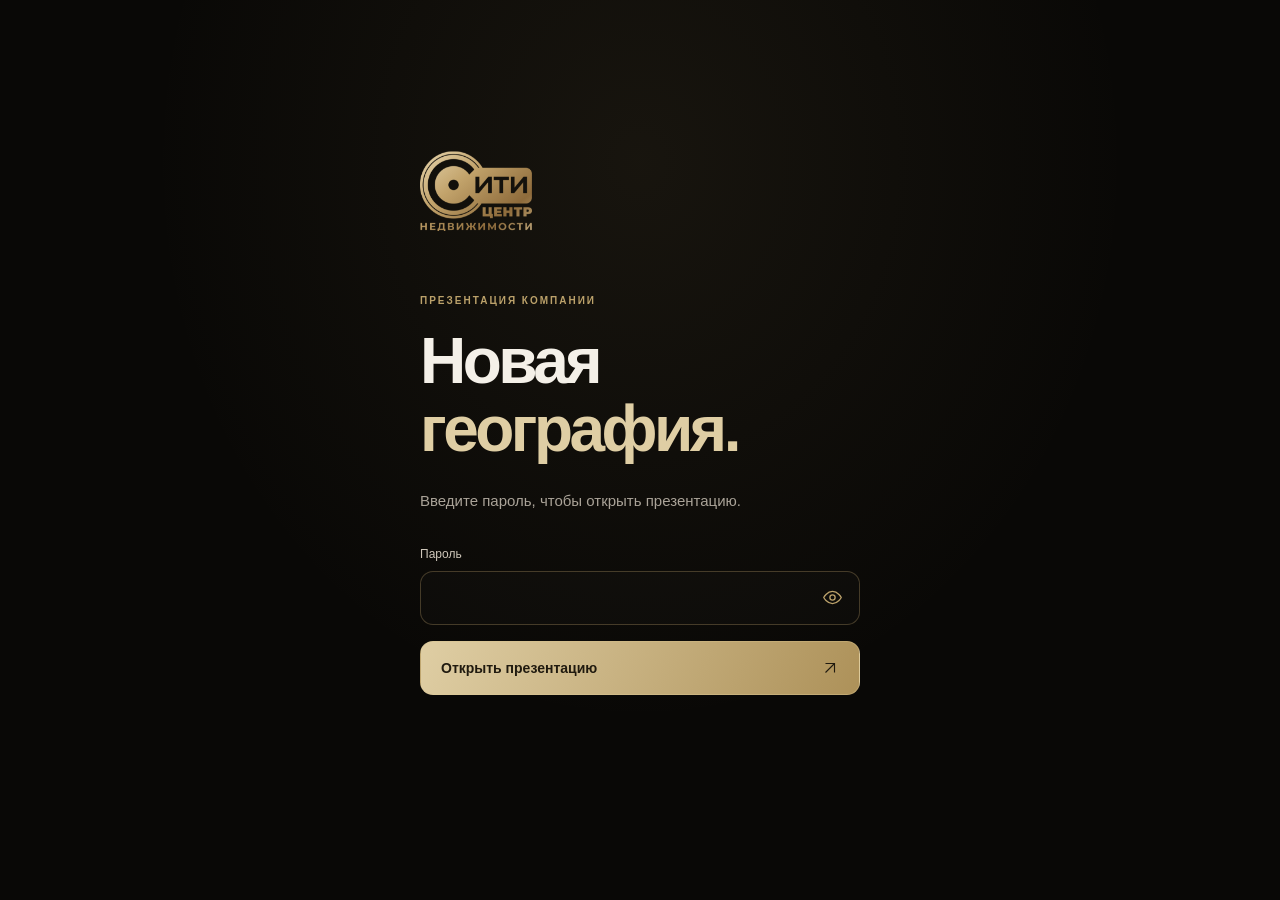
==== commit 950bedb6: "Publish encrypted presentation with password access" ====
--- a/index.html
+++ b/index.html
@@ -2,636 +2,35 @@
 <html lang="ru">
 <head>
   <meta charset="utf-8">
-  <meta name="viewport" content="width=device-width,initial-scale=1">
-  <script>if("scrollRestoration" in history)history.scrollRestoration="manual";</script>
+  <meta name="viewport" content="width=device-width,initial-scale=1,viewport-fit=cover">
   <meta name="theme-color" content="#090806">
-  <meta name="description" content="План развития Сити-Центра: пять новых офисов в России, выход в СНГ и другие страны, развитие франшизы. Команда, продажи и бюджет на 2027 год.">
-  <title>Новая география - Сити-Центр</title>
-  <link rel="icon" type="image/svg+xml" href="assets/citycenter-logo.svg?v=20261105-reference-update">
-  <link rel="stylesheet" href="assets/site.css?v=20261105-reference-update">
-  <link rel="stylesheet" href="assets/keynote-theme.css?v=20261106-country-labels" media="screen">
-  <script defer src="assets/project-data.js?v=20261106-company-snapshot"></script>
-  <script defer src="assets/market-data.js?v=20261105-office-editorial"></script>
-  <script defer src="assets/site.js?v=20261106-company-snapshot"></script>
+  <meta name="robots" content="noindex,nofollow,noarchive">
+  <meta name="referrer" content="no-referrer">
+  <title>Сити-Центр · Презентация</title>
+  <link rel="icon" type="image/svg+xml" href="brand.svg">
+  <link rel="stylesheet" href="access.css">
+  <script defer src="fflate.js"></script>
+  <script defer src="access.js"></script>
 </head>
 <body>
-  <a class="skip-link" href="#main">К презентации</a>
-  <header class="site-header">
-    <a class="wordmark" href="#home" aria-label="Сити-Центр - начало"><img class="brand-logo" src="assets/citycenter-logo.svg?v=20261105-reference-update" alt="Сити-Центр недвижимости" width="78" height="56"><span class="brand-caption">Новая география</span></a>
-    <nav class="desktop-nav" aria-label="Главная навигация"><a href="#system">Модель</a><a href="#cities">Города</a><a href="#team">Команда</a><a href="#economics">Экономика</a><a href="#launch">Запуск</a><a href="#world">Мир</a></nav>
-    <div class="header-actions"><button class="presentation-toggle" id="presentation-toggle" aria-pressed="false"><svg viewBox="0 0 16 16" aria-hidden="true"><path d="m6 4 6 4-6 4Z"/></svg><span>Презентация</span></button><button class="menu-toggle" id="menu-toggle" aria-expanded="false" aria-controls="mobile-nav" aria-label="Открыть меню"><span></span><span></span></button></div>
-  </header>
-  <nav class="mobile-nav" id="mobile-nav" aria-label="Мобильная навигация" hidden><a href="#vision">География</a><a href="#system">Модель работы</a><a href="#cities">Пять городов</a><a href="#team">Рост команды</a><a href="#economics">Экономика</a><a href="#launch">План запуска</a><a href="#decision">Решения для запуска</a><a href="#cis">СНГ</a><a href="#world">Мир</a></nav>
-  <main id="main">
-    <section class="scene hero" id="home" data-title="Новая география" aria-labelledby="hero-title">
-      <div class="hero-glow" aria-hidden="true"></div>
-      <div class="hero-orbit" aria-hidden="true"><img src="assets/hero-copper-orbit.svg?v=20261105-reference-update" alt="" width="1440" height="900"></div>
-      <div class="hero-copy"><p class="eyebrow hero-intro">СИТИ-ЦЕНТР</p><p class="hero-presenter">Операционный отдел представляет</p><h1 id="hero-title">Новая<br><span class="metal-text">география.</span></h1></div>
-      <div class="scale-vision"><h2 id="scale-title">Масштабируемся</h2><div class="expansion-pillars" aria-labelledby="scale-title"><a href="#russia" class="expansion-pillar"><span class="horizon-name">Россия</span></a><a href="#cis" class="expansion-pillar"><span class="horizon-name">СНГ</span></a><a href="#world" class="expansion-pillar"><span class="horizon-name">Популярные <br>мировые направления</span></a></div></div>
-      <a class="scroll-cue" href="#russia"><span>Посмотреть план</span><svg viewBox="0 0 20 20" aria-hidden="true"><path d="M10 3v13m-5-5 5 5 5-5"/></svg></a>
-    </section>
-
-    <section class="scene russia-intro dark" id="russia" data-title="Начинаем с России" aria-labelledby="russia-title"><div class="hero-glow" aria-hidden="true"></div><div class="section-inner wide"><div class="chapter-label" data-reveal><span>02</span> ПЕРВЫЙ ЭТАП</div><h2 class="display-heading" id="russia-title" data-reveal>Начинаем<br><span class="metal-text">с России.</span></h2><p class="section-lead" data-reveal>Пять новых офисов в 2027 году.</p>      <div class="hero-art russia-art" aria-label="Пять направлений проекта"><div class="city-monoliths" id="city-monoliths"></div><div class="horizon-line" aria-hidden="true"></div></div>
-</div></section>
-
-    <section class="scene system dark" id="system" data-title="Модель работы" aria-labelledby="system-title">
-      <div class="system-aurora" aria-hidden="true"></div>
-      <div class="section-inner"><div class="chapter-label" data-reveal><span>03</span> МОДЕЛЬ РАБОТЫ</div>
-        <div class="system-layout"><div class="system-copy"><h2 class="display-heading" id="system-title" data-reveal>Новые офисы.<br><span class="silver-text">Одна система.</span></h2><div class="system-principles" data-reveal><p><span>01</span> Руководитель в каждом офисе</p><p><span>02</span> Единая CRM и обучение</p><p><span>03</span> Единые стандарты работы</p></div></div>
-          <div class="voronezh-map-panel" data-reveal><div class="voronezh-map-heading"><strong>Наши офисы</strong><span>ВОРОНЕЖ · МОСКВА</span></div><svg xmlns="http://www.w3.org/2000/svg" class="voronezh-map" viewBox="0 0 640 380" role="img" aria-labelledby="voronezh-map-title voronezh-map-desc"><title id="voronezh-map-title">Офисы Сити-Центра: Воронеж и Москва</title><desc id="voronezh-map-desc">Центральный офис: Воронеж, улица 40 лет Октября, 8. От него идут лучи к пяти другим офисам Воронежа и отдельная стрелка к офису в Москве. Номера соответствуют адресам под картой. Москва показана отдельной выноской за пределами карты города.</desc><defs><clipPath id="voronezh-map-clip"><rect width="640" height="380" rx="12"/></clipPath><radialGradient id="voronezh-wash"><stop stop-color="#9c855625"/><stop offset="1" stop-color="#0e161b00"/></radialGradient></defs><g clip-path="url(#voronezh-map-clip)"><rect width="640" height="380" fill="#111a21"/><rect width="640" height="380" fill="url(#voronezh-wash)"/><path d="M439.2 213.3L439.1 213.3L438.8 213.3L438.6 213.1L438.4 213.0L438.3 212.8L438.2 212.6L438.2 212.4L438.6 211.8L438.9 211.4L439.1 211.3L439.4 211.1L439.9 211.0L440.0 211.0L440.1 211.1L440.1 211.2L440.1 211.3L439.2 213.3Z" fill="#253a49" stroke="#43556677" stroke-width="1.2"/><path d="M389.8 -83.7L386.0 -78.2L384.2 -75.6L383.8 -74.2L383.6 -71.7L383.1 -69.9L382.4 -68.0L380.8 -64.2L380.5 -55.8L380.0 -54.2L379.6 -52.8L377.3 -47.9L376.9 -46.2L377.9 -44.8L380.4 -43.0L381.0 -41.3L381.2 -39.6L380.8 -38.5L380.2 -37.4L379.4 -36.3L378.9 -35.8L376.6 -34.8L375.4 -34.2L374.7 -33.4L374.6 -32.7L374.7 -31.8L375.8 -29.2L376.8 -27.1L377.1 -26.1L377.0 -24.9L376.6 -23.9L375.6 -23.0L374.2 -22.1L373.2 -21.5L372.8 -20.8L372.8 -20.0L373.1 -18.0L373.8 -16.4L388.1 -0.5L394.6 14.9L410.8 65.9" fill="none" stroke="#344b5d" stroke-width="4"/><path d="M400.9 351.1L400.9 351.1L400.9 351.0L401.0 351.0L401.0 351.0L401.1 350.9L401.1 350.9L401.1 350.8L401.1 350.8L401.0 350.8L401.0 350.7L401.0 350.7L401.0 350.7L400.9 350.7L400.9 350.7L400.9 350.7L400.8 350.7L400.8 350.7L400.8 350.7L400.8 350.7L400.7 350.7L400.7 350.7L400.7 350.8L400.7 350.8L400.7 350.8L400.7 350.8L400.7 350.9L400.7 350.9L400.7 350.9L400.7 350.9L400.7 351.0L400.7 351.0L400.8 351.0L400.8 351.0L400.8 351.1L400.9 351.1Z" fill="#253a49" stroke="#43556677" stroke-width="1.2"/><path d="M400.1 352.6L400.5 351.3L400.8 351.4L400.5 352.7L400.1 352.6Z" fill="#253a49" stroke="#43556677" stroke-width="1.2"/><path d="M206.0 196.1L206.3 195.7L206.4 195.4L206.3 195.1L206.0 194.8L205.6 194.7L205.3 194.7L205.1 194.6L204.9 194.7L204.6 194.8L204.0 195.0L203.7 195.0L203.3 195.3L203.3 195.5L203.8 195.9L204.2 196.0L204.8 196.3L205.3 196.4L205.6 196.3L206.0 196.1Z" fill="#253a49" stroke="#43556677" stroke-width="1.2"/><path d="M336.8 238.5L336.9 238.5L336.9 238.5L336.9 238.5L337.0 238.5L337.0 238.6L337.0 238.6L337.0 238.6L337.0 238.7L336.9 238.7L336.9 238.7L336.9 238.7L336.9 238.7L336.8 238.7L336.8 238.7L336.8 238.7L336.7 238.7L336.7 238.6L336.7 238.6L336.7 238.6L336.7 238.5L336.7 238.5L336.8 238.5L336.8 238.5L336.8 238.5Z" fill="#253a49" stroke="#43556677" stroke-width="1.2"/><path d="M100.7 -42.5L101.3 -44.9L100.1 -45.5L98.1 -46.9L97.5 -47.1L96.8 -46.8L96.1 -47.4L95.4 -47.8L94.7 -47.4L92.3 -48.5L92.0 -48.7L91.0 -49.3L89.2 -49.8L88.1 -50.4L86.6 -51.5L86.6 -51.4L86.7 -51.1L87.8 -50.2L88.1 -49.7L88.4 -49.4L89.7 -48.3L92.3 -46.6L93.1 -46.4L93.2 -46.1L96.5 -44.1L97.0 -43.6L97.8 -43.2L98.8 -42.7L99.7 -42.2L100.5 -41.9L100.6 -42.3L101.0 -42.2L101.2 -41.6L101.5 -41.2L102.6 -40.6L104.3 -39.8L105.9 -38.9L108.0 -38.4L109.3 -38.3L109.9 -38.6L110.4 -38.5L112.2 -37.6L113.5 -37.1L114.0 -36.8L114.4 -36.2L115.2 -35.8L116.5 -34.5L117.6 -33.2L119.8 -30.9L121.7 -28.9L123.0 -27.7L124.4 -27.6L126.6 -27.5L128.2 -27.2L129.7 -27.2L131.3 -26.8L134.8 -25.8L135.0 -26.2L133.7 -26.9L132.1 -27.6L134.0 -28.9L138.6 -25.9L141.0 -25.5L143.6 -25.0L151.4 -21.9L157.1 -18.9L159.1 -17.6L162.3 -15.5L166.9 -12.4L168.3 -10.8L168.7 -10.4L170.1 -9.1L173.6 -4.5L175.7 -0.1L175.8 0.7L175.7 2.5L175.7 3.0L175.9 4.4L176.4 9.7L176.5 11.5L175.9 17.4L175.1 21.1L174.6 23.4L173.3 26.7L173.0 27.1L173.2 27.5L173.5 27.4L173.7 27.2L175.0 25.5L176.2 24.0L176.7 22.6L177.6 17.6L178.2 15.1L178.3 12.5L177.9 11.8L177.7 9.0L177.7 8.4L177.5 6.1L176.9 3.3L177.2 2.3L177.3 2.2L177.4 1.5L177.4 1.0L177.6 0.2L177.1 -1.6L176.9 -2.4L176.6 -3.2L175.6 -5.4L174.0 -7.8L171.9 -10.4L171.3 -10.6L170.6 -10.5L169.4 -11.8L169.1 -12.1L169.0 -12.3L168.6 -13.8L166.7 -15.4L161.8 -19.0L160.8 -19.1L159.4 -20.1L158.0 -20.7L152.3 -23.7L145.2 -26.6L142.7 -27.0L141.9 -26.9L141.8 -27.2L141.1 -26.8L140.6 -27.0L140.4 -26.8L139.2 -26.8L139.1 -27.4L138.3 -28.2L135.9 -29.8L134.1 -29.8L132.8 -29.7L132.4 -28.8L131.6 -27.8L130.5 -28.1L126.2 -28.6L125.2 -28.5L123.0 -28.3L122.0 -29.4L119.6 -32.0L118.3 -33.6L117.0 -34.9L115.2 -36.6L114.3 -37.2L113.5 -37.5L112.5 -38.1L111.2 -38.6L108.8 -39.8L105.6 -42.0L102.4 -44.0L101.4 -43.1L101.3 -42.7L101.0 -42.3L100.7 -42.5Z" fill="#253a49" stroke="#43556677" stroke-width="1.2"/><path d="M256.4 90.7L256.6 90.4L256.6 90.3L256.7 90.3L256.8 90.3L256.9 90.3L256.9 90.4L256.9 90.5L256.9 90.6L256.7 90.6L256.6 90.7L256.6 90.7L256.5 90.8L256.4 90.8L256.3 90.8L256.4 90.7Z" fill="#253a49" stroke="#43556677" stroke-width="1.2"/><path d="M191.9 256.0L192.3 256.0L192.5 256.1L192.7 256.3L192.9 256.4L193.3 256.4L193.3 256.5L193.7 256.5L194.1 256.6L194.1 256.9L194.0 257.0L194.0 257.2L193.8 257.3L193.5 257.1L193.3 257.1L193.2 257.1L193.1 257.1L192.8 257.1L192.6 257.0L192.5 256.8L192.4 256.8L192.3 256.6L192.2 256.7L191.9 256.7L191.9 256.6L191.8 256.5L191.8 256.4L191.9 256.3L192.0 256.2L191.9 256.1L191.9 256.0Z" fill="#253a49" stroke="#43556677" stroke-width="1.2"/><path d="M202.2 190.1L202.1 190.1L202.0 189.9L202.8 189.5L203.2 189.3L203.3 189.3L203.3 189.4L203.3 189.5L202.6 189.8L202.2 190.1Z" fill="#253a49" stroke="#43556677" stroke-width="1.2"/><path d="M201.7 190.5L201.6 190.7L201.2 190.8L200.8 190.9L200.7 190.7L200.8 190.5L201.4 190.2L201.6 190.2L201.7 190.3L201.7 190.5Z" fill="#253a49" stroke="#43556677" stroke-width="1.2"/><path d="M330.9 249.1L331.3 249.3L331.1 249.7L330.7 249.5L330.9 249.1Z" fill="#253a49" stroke="#43556677" stroke-width="1.2"/><path d="M410.8 65.9L419.7 98.6L415.8 128.6L410.3 148.0L400.3 183.3L385.4 217.8L371.9 244.0L362.3 261.4L359.8 300.3L357.1 319.6" fill="none" stroke="#344b5d" stroke-width="4"/><path d="M294.7 218.4L295.8 218.0L295.9 218.6L294.8 219.0L294.7 218.4Z" fill="#253a49" stroke="#43556677" stroke-width="1.2"/><path d="M224.6 190.3L224.5 190.4L224.4 190.5L224.3 190.5L224.2 190.4L224.1 190.4L224.0 190.3L224.0 190.2L224.0 190.1L224.1 190.0L224.1 189.9L224.2 189.9L224.3 189.8L224.4 189.8L224.5 189.9L224.6 189.9L224.6 190.0L224.7 190.1L224.6 190.2L224.6 190.3Z" fill="#253a49" stroke="#43556677" stroke-width="1.2"/><path d="M224.2 191.8L224.2 191.7L224.1 191.6L224.1 191.5L224.1 191.4L224.2 191.3L224.3 191.2L224.4 191.2L224.5 191.2L224.6 191.2L224.6 191.3L224.7 191.4L224.7 191.5L224.7 191.6L224.7 191.7L224.6 191.7L224.5 191.8L224.4 191.8L224.3 191.8L224.2 191.8Z" fill="#253a49" stroke="#43556677" stroke-width="1.2"/><path d="M455.0 232.1L455.1 232.0L455.6 232.0L455.7 232.1L455.8 232.8L455.7 232.9L455.1 233.0L455.0 232.8L455.0 232.1Z" fill="#253a49" stroke="#43556677" stroke-width="1.2"/><path d="M459.3 233.2L459.7 233.2L459.6 234.2L459.2 234.2L459.3 233.2Z" fill="#253a49" stroke="#43556677" stroke-width="1.2"/><path d="M159.9 331.0L159.9 331.0L159.8 331.0L159.8 331.0L159.8 331.0L159.8 330.9L159.8 330.9L159.8 330.8L159.8 330.8L159.9 330.8L159.9 330.8L160.0 330.8L160.0 330.8L160.0 330.8L160.0 330.9L160.0 330.9L160.0 330.9L160.0 331.0L160.0 331.0L159.9 331.0Z" fill="#253a49" stroke="#43556677" stroke-width="1.2"/><path d="M321.1 104.4L321.7 104.1L321.8 104.0L321.7 103.8L321.6 103.7L321.5 103.6L321.3 103.6L321.2 103.7L320.9 104.0L320.7 104.4L320.5 104.7L320.8 104.5L321.1 104.4Z" fill="#253a49" stroke="#43556677" stroke-width="1.2"/><path d="M449.3 -159.7L454.1 -156.7L459.5 -154.2L466.3 -154.4L468.9 -153.5L471.4 -150.3L476.6 -146.5L487.0 -138.8L488.7 -132.7L486.8 -125.1L486.8 -119.5L488.8 -113.9L488.0 -105.0L483.2 -98.9L477.3 -95.9L466.9 -93.2L455.0 -87.2L447.5 -83.7L442.6 -74.5L430.0 -53.0L420.9 -10.8L410.8 65.9" fill="none" stroke="#344b5d" stroke-width="4"/><path d="M173.0 28.2L173.0 28.5L172.9 29.0L172.9 30.0L172.9 30.6L172.6 32.7L172.2 34.6L172.1 35.9L172.5 36.4L172.7 37.0L172.0 38.7L171.7 39.0L170.2 44.1L168.7 46.1L166.3 48.0L165.2 49.8L164.9 50.4L164.9 50.9L163.9 52.9L163.4 53.9L162.8 54.8L161.6 56.5L159.2 59.4L157.1 61.8L153.4 66.4L152.9 67.2L152.7 67.8L152.3 68.2L151.8 68.9L151.2 69.5L149.9 70.8L149.1 71.6L147.8 72.4L146.6 73.0L145.6 73.4L144.0 74.3L143.2 74.6L142.7 74.8L142.5 74.8L141.9 74.9L141.5 75.0L141.0 75.0L140.6 75.1L140.7 74.6L141.1 74.5L141.9 74.4L142.6 74.2L143.1 74.2L144.4 73.6L145.4 73.1L146.2 72.8L147.1 72.3L148.6 71.5L149.3 70.8L150.0 70.1L150.6 69.0L151.1 68.2L152.7 66.3L154.6 63.4L156.3 61.2L158.3 59.0L160.0 57.1L160.5 56.4L161.0 55.6L161.5 54.9L162.4 53.5L162.9 52.4L163.8 50.9L164.1 50.2L164.9 49.0L165.3 48.2L165.9 47.5L166.9 46.8L167.3 46.7L168.6 45.0L169.6 43.2L169.9 42.3L170.2 41.7L170.4 41.0L170.6 40.1L170.9 39.0L171.7 33.8L172.3 30.6L172.4 29.1L172.3 28.3L172.6 28.2L172.8 28.0L173.1 28.1L173.0 28.2Z" fill="#253a49" stroke="#43556677" stroke-width="1.2"/><path d="M350.4 157.5L351.7 158.2L351.8 158.3L351.9 158.4L351.8 158.5L351.8 158.6L351.6 158.5L351.1 158.4L350.7 158.2L350.4 158.0L350.3 157.8L350.3 157.7L350.3 157.6L350.4 157.5L350.4 157.5Z" fill="#253a49" stroke="#43556677" stroke-width="1.2"/><path d="M351.3 153.3L351.4 153.4L351.1 153.6L351.1 153.5L351.0 153.6L351.0 153.6L351.0 153.5L351.0 153.5L351.0 153.5L351.0 153.4L351.3 153.3Z" fill="#253a49" stroke="#43556677" stroke-width="1.2"/><path d="M357.1 319.6L358.0 336.3L358.7 347.1L360.5 359.6L362.1 362.9L362.5 367.7L359.4 378.2L344.2 385.9L337.4 400.1" fill="none" stroke="#344b5d" stroke-width="4"/><path d="M162.0 130.9L163.8 131.8L163.6 133.7L161.2 132.1L162.0 130.9Z" fill="#253a49" stroke="#43556677" stroke-width="1.2"/><path d="M346.2 142.2L346.5 142.2L346.6 142.3L346.2 142.3L346.2 142.2Z" fill="#253a49" stroke="#43556677" stroke-width="1.2"/><path d="M322.5 263.9L322.4 263.9L322.4 264.0L322.4 264.0L322.4 264.1L322.4 264.1L322.5 264.2L322.5 264.2L322.6 264.1L322.6 264.1L322.6 264.0L322.6 264.0L322.5 263.9L322.5 263.9Z" fill="#253a49" stroke="#43556677" stroke-width="1.2"/><path d="M151.4 88.0L152.5 86.5L152.4 85.5L153.4 85.3L155.2 85.9L155.9 86.7L157.1 86.4L158.1 87.0L156.9 87.5L157.1 87.9L157.1 90.0L157.5 91.0L159.4 91.7L160.4 92.5L159.8 93.3L158.5 92.2L158.0 92.6L155.7 91.4L155.1 91.5L154.2 90.9L153.2 91.0L153.0 91.7L151.3 90.8L150.9 88.8L151.4 88.0Z" fill="#253a49" stroke="#43556677" stroke-width="1.2"/><path d="M165.4 115.0L165.1 115.5L165.0 115.8L165.1 116.1L165.2 116.1L165.3 115.9L165.3 115.8L165.5 115.2L165.5 115.1L165.4 115.0Z" fill="#253a49" stroke="#43556677" stroke-width="1.2"/><path d="M416.9 194.0L417.2 194.4L417.9 194.0L417.6 193.6L416.9 194.0Z" fill="#253a49" stroke="#43556677" stroke-width="1.2"/><path d="M337.8 473.0L337.8 474.8L338.0 476.0L338.0 478.9L337.5 481.0L336.5 482.7L333.7 487.1L333.5 488.0L333.7 490.1L334.0 492.1L334.1 492.7L334.4 493.4L334.7 494.8L334.8 495.7L334.6 496.6L334.0 497.8L332.4 498.6L331.3 498.8L330.7 499.0L330.0 499.5L329.7 499.8L329.6 500.1L329.9 500.7L330.3 501.3L331.2 502.2L331.6 503.3L331.6 504.4L331.3 505.0L330.6 506.4L330.2 506.9L330.4 507.5L330.6 508.1L331.2 509.0L331.9 510.6L332.0 512.2L331.6 513.2L332.0 513.9L332.2 514.5L332.2 514.8L332.0 515.0L332.0 515.3L332.1 516.0L332.5 516.5L332.4 517.1L335.8 520.2L337.9 522.7L338.5 523.8L338.9 525.3L338.7 526.1L337.9 529.3L336.2 532.3L334.5 534.6L334.6 535.1L335.1 535.8L337.2 537.9L345.4 545.4L349.5 549.5L356.5 555.2L357.5 555.2L359.2 555.7L360.0 555.2L361.6 555.7L363.3 556.7L364.8 558.4L365.6 559.7L366.2 561.5L366.4 562.3L366.1 562.9L367.5 566.9L368.7 569.1L370.2 569.7L370.6 569.9L370.8 570.0L373.0 570.1L377.0 569.9L377.0 570.4L373.6 570.5L372.5 571.1L370.6 571.1L370.3 571.0L370.2 571.1L370.0 571.3L370.0 571.9L370.7 572.2L371.6 572.3L376.7 571.9L376.8 571.8L377.1 571.8L377.2 572.3L371.3 572.7L370.9 573.0L370.7 572.9L370.3 573.0L369.8 573.3L369.6 573.3L368.5 573.2L368.4 573.4L369.0 573.6L369.1 574.4L369.1 575.4L369.3 575.8L369.7 576.1L369.8 577.8L370.3 579.3L370.7 579.4L370.7 580.0L370.9 581.0L371.1 581.8L371.3 582.1L371.4 582.8L371.8 583.5L372.4 583.9L372.7 584.2L372.9 584.2L373.1 584.5L373.4 584.7L373.9 585.2L374.0 585.5L374.3 585.7L374.9 585.8L375.2 585.8L375.4 585.7L375.7 585.5L375.9 585.8L376.0 586.0L376.3 586.2L376.6 586.4L377.2 586.2L377.7 586.4L378.3 587.1L378.9 587.1L379.4 586.9L380.1 586.9L380.9 587.0L381.3 587.3L381.7 588.9L382.1 589.7L382.2 590.4L382.5 590.7L383.0 592.3L384.0 592.8L384.7 593.7L384.9 595.0L385.1 595.4L385.2 596.1L385.4 596.6L385.3 596.6L385.2 596.7L385.2 596.9L385.4 597.2L385.6 597.2L385.8 597.1L386.3 598.4L386.5 599.0L386.6 599.6L387.1 600.8L386.9 602.5L387.3 603.2L387.7 603.2L388.0 603.6L388.2 604.6L388.3 604.9L388.5 605.1L388.8 605.1L389.1 605.5L389.7 605.7L389.4 606.1L389.7 606.5L389.7 607.1L389.9 607.5L389.7 608.1L389.7 608.5L389.6 609.0L389.8 610.0L389.5 610.8L388.6 612.1L387.7 612.9L387.4 613.7L387.2 614.7L387.3 616.1L387.7 617.6L388.1 618.5L388.1 619.6L387.7 620.1L388.0 620.7L387.9 621.2L387.7 621.5L387.2 621.4L386.9 621.6L386.8 622.1L387.0 622.5L387.1 623.5L386.9 623.7L386.6 623.8L386.6 624.1L386.9 624.3L386.3 625.0L386.2 625.5L385.8 625.9L384.5 626.9L384.5 627.1L384.4 627.9L383.8 627.9L383.7 628.1L383.5 628.9L383.3 629.9L383.2 631.7L383.0 631.9L382.7 632.0L382.4 632.5L380.0 642.2L379.6 643.6L378.8 644.2L378.6 644.7L378.2 644.7L378.0 645.3L377.6 645.3L377.4 645.7L377.3 646.2L377.4 646.4L377.2 646.5L377.2 646.8L377.0 646.7L377.0 646.7L376.8 647.1L376.6 647.5L376.5 647.8L376.4 647.8L376.2 647.5L376.4 647.0L376.8 646.5L377.1 646.0L377.1 645.7L376.8 645.6L376.6 645.6L376.3 645.7L376.2 645.9L376.1 645.9L376.2 645.6L376.0 645.4L375.8 645.5L375.2 645.7L374.9 645.7L373.9 645.6L374.1 645.3L374.1 645.0L374.3 644.8L374.6 644.7L374.9 644.6L375.5 644.4L375.7 644.0L375.7 643.5L375.9 643.2L375.8 642.9L375.9 642.8L376.0 642.5L375.9 642.1L375.4 642.1L373.3 642.2L373.2 642.1L373.1 642.1L373.0 642.0L373.1 642.0L373.8 641.5L378.8 641.5L382.5 627.4L382.7 627.2L383.1 627.0L383.2 626.9L383.6 626.8L383.7 626.6L383.5 626.4L383.3 626.5L382.9 626.5L381.3 626.3L381.0 626.5L379.5 626.7L378.5 626.8L377.7 626.8L377.2 626.8L376.9 626.8L376.7 626.8L376.6 626.3L376.8 625.6L376.2 625.6L375.5 625.4L374.7 624.4L373.9 625.4L373.6 625.4L373.4 625.0L373.3 623.6L372.6 623.4L371.8 623.5L370.5 622.1L369.6 621.7L367.9 620.1L366.1 619.0L365.9 617.3L365.2 616.2L364.8 616.0L364.5 617.0L364.0 616.6L362.9 616.3L362.7 616.9L362.1 616.6L362.4 616.2L362.0 614.5L361.1 614.3L360.5 613.6L359.9 612.8L359.5 613.0L358.5 612.6L357.0 612.2L356.2 611.9L355.8 611.6L355.1 610.3L354.6 609.7L354.4 609.1L354.4 608.3L354.8 607.9L355.1 608.0L355.4 606.8L354.4 605.3L353.2 604.6L352.6 604.8L351.9 604.6L351.2 606.3L350.2 606.5L349.7 606.1L348.5 606.4L347.9 606.5L347.4 607.1L347.2 607.2L346.9 607.4L346.5 607.4L346.1 607.1L345.5 607.3L345.0 607.7L344.6 608.1L344.3 609.3L343.6 609.5L342.6 609.6L341.0 609.4L340.6 609.3L340.1 609.4L339.6 609.7L339.1 610.2L339.1 610.9L339.1 611.2L338.3 612.0L336.1 612.3L335.2 612.7L335.0 613.0L334.8 614.6L334.3 616.4L333.8 619.6L333.0 622.6L331.8 623.9L328.3 626.1L326.8 627.6L326.0 628.5L325.7 630.7L324.5 633.3L322.9 635.4L319.2 639.1L315.9 640.3L314.1 641.2L312.2 642.0L310.8 642.5L309.0 642.9L307.2 643.2L304.9 643.4L303.5 643.4L295.4 642.6L294.4 642.4L293.4 642.7L285.6 646.0L283.7 646.2L282.0 646.3L281.3 646.7L280.8 647.1L280.1 647.2L279.4 647.7L278.3 647.6L277.8 647.7L277.3 648.5L277.3 651.2L277.0 652.4L275.6 654.8L274.8 656.2L274.1 656.8L273.5 657.5L272.9 657.7L272.2 658.1L271.4 658.3L270.6 658.4L269.2 659.2L268.6 659.7L268.2 659.8L267.7 660.0L267.5 660.3L267.2 663.2L266.7 664.3L266.3 665.4L264.2 667.3L263.1 667.9L262.8 668.2L261.8 668.7L260.9 669.0L258.7 669.8L258.3 670.7L258.2 671.5L257.8 672.0L257.3 672.8L256.4 673.1L255.3 673.3L254.0 673.4L252.4 673.3L251.4 673.5L251.1 674.0L248.3 674.1L246.8 674.0L244.7 674.1L242.5 674.1L242.1 674.4L242.3 675.8L244.0 677.2L243.2 678.0L242.5 680.2L241.3 681.3L240.6 681.0L238.7 681.4L237.9 681.0L237.4 681.3L237.0 682.6L235.8 682.0L234.6 682.4L232.9 682.8L232.4 684.1L232.8 684.6L232.4 684.9L232.1 685.6L231.5 685.1L231.0 685.3L230.8 685.9L229.9 685.9L229.4 686.2L229.4 686.6L229.8 687.2L227.6 688.9L226.6 689.5L225.5 689.8L224.1 690.0L223.8 689.8L223.5 690.4L222.7 690.8L222.0 691.2L221.5 691.1L221.2 691.6L221.7 692.4L221.0 692.8L220.5 693.2L220.3 694.0L220.3 695.6L219.5 695.2L219.2 695.5L218.9 696.0L219.2 697.8L219.1 699.2L219.4 699.7L219.2 700.2L216.3 702.9L216.1 705.1L216.4 706.5L216.6 706.7L217.0 707.5L217.4 708.5L217.1 710.9L216.7 712.4L216.3 713.7L215.9 714.5L215.7 715.1L215.1 715.3L214.9 715.9L214.9 716.7L215.1 717.1L215.0 719.9L213.6 722.4L212.2 723.4L211.5 723.8L211.0 724.7L210.8 725.9L210.6 726.7L210.6 727.0L210.4 727.1L209.9 727.6L209.6 727.6L209.5 727.2L209.9 726.9L210.1 726.8L210.3 726.4L210.3 726.0L210.2 725.8L210.4 725.2L210.5 724.9L210.9 723.9L211.0 723.3L210.9 722.9L210.5 722.6L209.9 722.6L209.3 723.1L209.3 723.4L209.3 723.8L209.1 724.7L209.5 725.0L209.4 725.3L209.3 725.2L209.0 724.8L208.8 724.5L208.8 724.2L208.8 723.9L208.9 723.7L209.1 723.6L209.1 723.4L209.0 723.0L209.6 721.4L210.4 719.1L210.6 716.7L210.8 716.5L211.0 715.8L211.1 715.4L211.1 714.5L211.2 714.2L211.2 714.1L211.0 714.0L210.9 714.0L210.8 713.8L210.9 713.7L210.6 713.1L210.4 712.8L210.6 710.6L210.6 709.5L210.4 708.6L210.6 708.3L210.9 708.0L211.4 708.0L212.0 707.9L212.4 708.0L212.7 707.9L212.7 707.4L212.6 707.2L212.3 707.1L212.0 707.2L211.7 707.4L210.9 707.8L210.3 707.8L210.3 707.3L210.0 706.7L209.7 706.1L209.6 705.8L209.8 705.7L210.0 706.0L210.3 706.0L210.6 706.7L210.7 706.9L211.0 706.5L210.9 706.2L210.8 705.9L210.5 705.6L210.4 705.2L209.8 704.7L209.6 704.3L209.4 704.0L209.5 703.5L208.9 702.5L208.7 702.0L208.4 701.8L208.1 701.9L207.9 702.0L207.5 701.8L206.4 700.6L205.0 699.6L204.2 699.1L203.5 698.6L203.2 698.4L203.1 698.0L202.6 697.9L202.2 697.4L201.2 696.8L200.2 696.8L199.2 696.3L199.0 696.0L198.9 696.0L198.4 696.2L198.0 696.5L197.6 696.6L197.4 696.7L197.4 697.0L198.1 697.4L198.3 698.0L197.9 698.7L197.4 699.9L196.8 701.0L196.8 701.7L198.2 701.8L198.7 701.5L199.2 701.5L199.8 701.2L200.2 700.1L200.3 699.0L200.6 698.3L201.3 698.3L201.6 698.9L201.2 699.8L200.2 701.0L200.4 701.1L201.0 701.3L202.0 702.7L201.9 703.1L200.9 703.1L200.4 703.6L200.5 704.1L201.1 704.3L201.1 704.5L202.2 705.7L201.7 706.4L201.0 706.9L200.2 707.0L199.5 706.7L197.7 705.4L196.9 704.0L196.5 703.2L194.6 701.8L192.3 701.2L191.1 700.5L190.3 700.2L187.8 700.5L184.7 701.1L184.4 701.1L184.0 701.1L184.0 701.0L183.9 700.9L183.8 700.8L183.8 700.7L183.7 700.7L183.6 700.7L183.6 700.6L183.5 700.6L183.4 700.6L183.3 700.6L182.7 700.7L182.2 697.8L181.6 694.5L182.3 694.4L182.5 694.3L182.5 694.2L182.6 694.1L182.7 694.0L182.7 693.8L182.7 693.7L182.7 693.6L182.6 693.5L182.5 693.5L182.5 693.6L182.5 693.6L182.6 693.7L182.6 693.8L182.6 694.0L182.5 694.1L182.4 694.2L182.3 694.3L182.3 694.3L182.1 694.3L181.9 694.4L181.9 694.1L181.9 694.0L181.8 693.9L181.8 693.9L181.7 693.8L181.5 693.5L181.5 693.4L181.4 693.3L181.4 693.1L181.1 691.8L181.0 690.8L180.8 690.3L180.7 689.8L180.6 689.3L180.4 687.8L176.6 667.1L175.7 659.0L175.5 659.0L175.4 658.9L175.3 658.3L176.4 658.1L178.4 657.9L179.9 657.7L181.1 657.5L181.2 657.5L181.3 657.5L181.4 657.5L181.5 657.5L181.5 657.5L181.5 657.6L181.5 657.6L181.5 657.6L181.5 657.7L181.5 657.7L181.6 657.7L181.6 657.7L181.6 657.7L181.6 657.7L181.6 657.7L181.6 657.6L181.6 657.6L181.6 657.5L181.5 657.5L181.5 657.5L181.4 657.5L181.4 657.4L181.4 657.4L181.3 657.4L181.2 657.4L181.2 657.4L181.1 657.5L179.9 657.6L178.4 657.8L176.4 658.0L175.2 658.2L174.8 658.3L174.8 658.1L174.7 657.8L175.1 657.8L175.3 657.7L175.5 657.6L175.7 657.4L175.8 657.1L176.7 655.8L178.2 655.3L179.3 654.6L181.7 653.2L185.7 651.7L189.1 650.3L190.9 650.2L192.3 649.6L192.2 649.4L192.4 649.3L192.6 648.9L193.1 648.7L193.1 648.1L192.7 647.7L193.4 647.2L194.8 646.5L196.4 646.5L197.9 647.0L198.1 647.6L200.2 648.0L200.7 647.9L201.1 647.7L201.5 648.2L201.8 648.2L201.9 647.9L202.6 648.1L203.2 648.0L203.6 647.4L203.9 647.4L204.8 647.3L205.0 647.0L204.9 646.8L205.3 646.7L205.6 646.9L206.1 646.8L206.4 646.7L206.4 646.2L208.2 644.6L209.7 642.9L211.6 642.1L212.0 641.5L212.7 641.7L213.2 641.5L213.8 641.5L215.0 641.1L215.6 641.7L216.0 641.7L216.3 641.5L216.6 641.5L216.8 642.0L217.6 642.3L218.0 642.5L218.4 642.6L218.8 642.3L219.1 642.5L219.4 642.6L219.7 642.5L221.1 641.9L221.8 641.1L222.1 640.2L222.7 639.3L224.0 638.7L224.5 638.2L224.4 637.9L224.6 637.6L225.2 637.6L225.4 636.8L225.9 636.6L226.2 636.0L226.1 635.5L228.2 632.7L228.7 632.3L229.3 631.4L229.6 631.4L230.5 629.7L231.7 628.7L232.7 627.2L233.2 625.5L233.3 624.7L233.6 625.0L233.9 625.1L234.1 624.2L234.1 623.6L234.4 622.7L234.6 622.1L235.1 622.3L235.8 621.6L236.0 619.3L236.5 618.8L236.4 617.8L236.2 616.9L235.6 616.3L235.1 615.2L234.8 614.1L234.4 612.8L233.6 610.4L232.4 607.9L231.0 607.0L229.0 606.9L226.5 605.6L224.3 605.5L222.3 604.8L220.2 603.4L218.6 602.0L217.5 599.7L216.2 597.8L215.6 596.3L215.5 594.1L215.6 593.3L215.9 592.6L217.3 591.1L219.1 589.2L219.4 586.6L220.0 585.9L220.7 585.6L225.9 588.2L226.5 589.0L227.2 589.5L228.0 589.5L228.5 588.7L229.6 588.9L236.9 589.3L237.5 588.6L239.8 588.3L244.3 585.7L246.2 586.1L248.1 587.1L250.9 587.9L254.4 587.9L255.5 588.0L257.7 588.3L263.1 588.6L265.4 587.9L266.4 587.5L267.4 587.2L269.1 586.9L271.1 586.3L273.7 585.2L276.2 584.3L277.4 583.6L278.4 583.0L278.9 582.0L279.3 579.6L280.2 577.1L280.6 576.0L280.6 575.1L281.4 574.5L283.7 569.6L283.6 568.8L283.8 567.9L284.8 567.3L285.8 565.9L286.7 565.0L287.6 562.7L288.2 558.8L289.0 557.1L290.0 555.7L290.3 554.2L291.6 551.5L292.8 549.6L293.2 548.8L293.2 547.8L293.5 546.4L293.7 543.0L294.1 540.8L294.5 538.0L294.4 535.0L295.1 534.1L295.2 532.7L295.3 531.7L295.1 530.6L294.4 529.6L292.8 527.7L291.4 526.3L291.4 525.4L289.8 524.2L287.9 522.4L286.7 521.4L285.8 520.3L285.4 518.9L284.5 518.0L284.2 517.3L283.7 515.5L281.7 511.0L280.6 508.9L280.6 507.8L280.6 506.3L279.5 504.0L279.1 502.8L278.5 500.9L278.1 498.7L278.1 496.6L278.3 495.1L278.0 491.0L277.8 485.6L279.4 480.8L279.2 477.1L277.6 475.1L276.8 471.5L276.8 470.7L277.5 468.4L278.5 462.1L278.3 459.7L279.8 457.2L280.5 454.7L282.3 452.4L282.8 450.8L283.8 448.9L284.1 448.5L284.3 447.9L284.7 447.3L286.0 442.9L285.8 441.9L285.8 441.5L286.2 440.5L286.2 439.5L287.1 438.1L287.3 437.3L287.4 436.9L287.5 436.4L287.7 435.9L288.1 434.8L289.3 433.4L290.4 432.2L291.5 430.9L291.9 430.3L292.6 428.8L293.3 427.3L294.1 424.8L295.2 422.1L296.4 419.3L296.5 418.1L296.7 416.8L297.4 415.0L297.9 414.3L298.1 414.2L298.5 414.3L298.6 413.8L298.3 413.6L298.4 413.3L298.8 412.9L298.7 412.8L298.6 412.7L299.0 412.1L300.2 411.0L300.7 410.7L301.1 410.4L301.5 409.2L302.3 408.3L302.7 408.2L302.8 407.7L303.3 407.1L305.6 404.9L306.5 404.4L306.9 404.2L308.4 402.8L309.1 402.4L309.0 401.4L309.9 400.6L310.4 399.7L311.0 398.6L311.5 398.2L311.7 397.9L311.8 397.5L312.0 397.2L312.4 396.7L313.3 395.8L313.3 395.6L313.8 395.3L314.1 395.0L314.2 394.2L316.4 392.3L316.8 391.3L317.2 390.8L318.6 387.9L319.5 387.1L321.7 383.5L324.2 381.6L324.1 381.0L324.3 380.6L324.4 380.7L324.6 380.6L325.6 377.9L326.1 377.2L325.9 376.1L325.9 375.7L326.2 375.5L326.6 374.9L327.0 374.2L327.6 373.6L328.0 372.4L327.9 371.6L327.9 371.1L327.7 371.1L328.3 370.3L329.2 370.0L330.1 369.6L330.1 369.2L330.5 368.4L331.4 367.8L332.4 367.3L332.9 367.2L333.5 367.1L337.2 367.4L347.1 370.9L354.0 374.1L354.1 374.3L354.3 374.4L354.5 374.3L354.8 373.9L355.1 373.4L355.3 372.7L355.3 372.3L355.5 371.8L355.6 371.4L355.6 370.7L355.6 370.2L355.5 369.7L355.4 369.3L355.2 369.1L355.1 368.8L354.8 368.5L354.5 368.2L354.2 368.0L354.1 367.9L354.1 367.9L354.0 367.8L353.8 367.8L353.6 367.8L353.4 367.9L352.5 368.0L352.3 368.0L352.0 368.1L351.6 368.1L351.3 368.1L349.6 368.3L348.7 368.4L348.1 368.5L347.4 368.4L341.8 366.4L341.7 366.6L341.1 366.4L339.2 365.6L338.3 365.0L337.1 364.0L336.3 363.1L336.3 362.2L336.4 361.8L336.6 361.7L336.5 361.4L336.4 361.1L336.7 360.5L336.6 360.2L336.7 359.7L336.6 359.3L336.6 358.9L337.0 358.8L337.4 358.7L337.8 358.8L338.6 359.3L339.0 359.3L339.6 359.2L340.9 359.4L341.8 359.6L342.8 360.1L344.0 360.4L344.6 360.9L345.1 361.1L345.5 361.1L346.1 361.1L346.7 361.0L347.2 361.0L348.1 361.2L348.8 361.4L349.3 361.3L349.8 361.1L350.2 361.2L350.7 361.3L351.3 361.5L351.5 361.8L351.5 362.2L351.7 362.4L351.9 362.4L352.1 362.2L352.2 362.0L352.0 361.5L351.9 361.1L352.0 360.7L351.8 360.4L351.6 359.6L351.4 359.2L351.2 358.7L351.1 358.3L350.4 357.1L349.9 356.0L349.9 355.3L349.6 354.8L349.6 353.8L349.4 353.4L348.8 352.6L348.6 351.9L348.0 349.9L348.0 349.1L347.7 348.5L346.8 346.8L346.2 345.5L346.2 345.2L346.2 344.8L346.2 343.7L345.9 342.7L345.3 342.1L344.9 341.5L344.8 341.2L344.7 341.0L344.5 340.6L344.3 340.4L343.9 339.9L343.7 339.3L343.7 338.5L343.0 336.6L342.9 336.4L342.6 335.6L342.7 334.8L342.3 333.8L342.0 333.4L342.3 332.4L342.0 331.7L341.9 331.1L342.2 330.7L342.2 330.5L342.0 329.2L342.3 329.0L342.2 328.6L342.2 328.0L342.2 328.0L342.3 325.4L342.1 324.2L342.1 322.6L342.2 321.9L342.2 321.8L342.2 321.5L342.2 321.3L342.2 319.1L342.3 317.7L342.3 317.5L342.5 316.8L342.6 316.7L342.8 316.2L342.8 315.7L342.5 314.7L342.5 314.7L342.5 313.8L342.7 313.0L342.9 312.6L343.3 312.7L343.4 312.7L343.0 312.6L343.2 311.8L343.1 311.8L343.2 311.4L343.3 310.8L343.5 310.3L343.6 309.4L343.5 308.9L343.7 308.5L343.8 307.7L344.0 307.4L344.1 307.2L344.1 307.0L344.0 306.6L343.9 306.4L344.1 306.0L344.1 306.0L344.2 305.1L344.2 305.0L344.0 304.8L343.9 304.3L343.9 303.9L344.0 303.5L344.1 303.3L343.9 302.9L344.0 302.4L344.4 301.0L344.4 300.5L344.4 300.2L344.6 299.7L345.5 297.5L345.5 297.4L348.0 291.6L348.9 289.2L351.5 283.0L351.8 282.1L351.9 282.1L352.2 281.4L352.3 281.1L352.8 280.1L352.7 280.0L351.8 279.6L352.8 275.8L353.3 274.1L354.2 271.0L354.9 268.3L356.2 263.8L356.5 262.7L356.9 262.3L357.0 262.3L358.0 261.2L358.1 260.7L358.1 260.5L358.0 260.5L358.2 259.6L358.3 259.6L358.7 257.2L359.1 254.9L359.2 254.2L359.3 253.9L359.9 252.4L360.8 249.4L361.3 248.0L361.8 246.6L362.2 245.6L363.7 241.0L364.0 241.0L364.3 240.1L364.3 240.0L364.4 239.8L364.5 239.6L364.6 239.3L364.6 239.1L364.6 238.8L364.5 238.6L366.2 233.7L367.7 228.8L369.1 224.9L369.4 224.0L369.5 224.0L370.8 219.6L370.9 219.4L370.8 219.3L371.1 217.5L371.2 216.4L371.4 214.9L371.4 213.9L371.2 210.7L371.3 209.6L371.3 208.2L371.6 206.4L371.9 205.2L372.2 204.1L372.6 202.6L372.9 202.0L373.6 201.6L374.1 201.2L374.0 201.2L374.3 200.9L375.1 200.7L374.9 200.5L374.9 200.3L374.8 200.1L374.8 199.8L374.7 199.1L374.7 198.6L374.8 198.1L374.9 198.0L375.4 197.1L375.5 196.9L375.3 196.7L375.5 196.4L375.5 196.2L375.7 195.9L375.8 195.7L375.8 195.6L376.0 195.3L376.3 194.9L376.6 194.4L376.7 194.5L376.9 193.8L376.9 193.7L377.0 193.4L377.1 193.1L377.3 192.8L377.6 191.7L378.0 191.1L379.0 188.0L379.4 186.6L379.8 185.7L380.4 184.3L380.5 182.8L380.8 181.8L380.8 181.0L381.2 180.3L381.3 179.9L381.8 178.8L382.4 176.3L382.4 175.7L382.5 173.2L382.9 172.6L383.3 169.7L383.7 167.8L383.9 165.7L384.6 164.8L385.0 164.2L384.8 163.8L384.7 163.4L384.6 162.9L385.0 160.7L385.3 159.4L385.8 158.5L386.1 157.1L386.5 156.4L386.5 155.9L386.8 155.4L386.9 154.6L387.6 152.6L388.1 151.8L388.2 151.4L388.3 150.7L388.4 150.0L389.1 147.0L389.3 145.6L390.1 143.2L390.7 141.1L391.3 139.4L391.6 137.6L392.3 136.5L392.7 134.9L392.7 134.6L393.1 134.4L393.0 133.7L393.2 132.9L394.5 128.7L394.8 128.1L395.0 126.8L395.1 124.7L395.6 122.5L395.8 121.7L396.1 121.3L397.3 120.3L397.5 119.9L397.6 119.5L397.7 119.4L397.9 119.3L398.2 118.2L398.5 115.0L399.1 111.9L399.1 110.2L399.2 108.5L399.7 105.2L399.5 104.2L399.5 101.0L400.0 95.3L399.7 94.1L399.7 92.2L399.7 90.7L399.5 88.0L399.4 87.3L399.6 87.0L399.6 86.4L399.8 85.9L399.7 84.5L399.7 83.9L400.0 83.3L400.1 82.5L400.6 81.9L401.2 81.4L401.6 80.6L402.4 80.3L402.3 79.9L403.4 79.2L403.9 78.9L404.4 78.8L404.8 78.8L404.9 78.5L405.3 78.4L405.6 78.0L405.9 78.0L405.9 78.4L406.0 78.7L405.5 78.9L405.4 79.3L405.9 80.7L405.5 82.4L404.9 83.3L404.4 83.8L404.1 84.2L404.1 84.7L404.5 84.9L404.8 85.0L405.0 85.3L404.9 85.5L405.2 85.8L406.0 85.6L406.6 85.2L407.4 85.1L408.3 85.0L409.7 84.3L411.1 83.2L411.4 81.8L411.7 80.1L411.5 79.8L411.7 79.0L411.2 78.0L410.9 77.8L411.0 77.5L410.9 77.1L410.9 75.9L410.9 75.5L410.8 74.7L410.7 74.0L410.7 73.5L410.5 73.1L410.2 72.7L409.9 72.4L409.4 71.9L408.7 71.5L408.2 71.5L407.8 71.7L407.6 71.9L407.5 72.1L407.4 72.2L407.4 72.4L407.3 72.7L407.0 73.0L406.4 73.4L406.3 73.4L406.2 73.4L406.2 73.5L406.2 73.5L406.1 73.6L406.1 73.5L406.0 73.5L405.8 73.5L405.6 73.6L404.9 73.7L402.4 73.3L400.8 72.5L397.7 70.0L396.3 68.9L395.7 68.1L395.7 67.6L395.7 67.1L395.9 66.7L396.2 66.2L396.0 66.1L395.8 66.1L395.1 65.5L394.3 64.8L394.4 64.5L394.2 64.3L394.0 64.3L393.6 64.1L393.5 64.1L393.2 64.1L391.2 64.1L390.3 63.9L389.7 63.6L388.9 63.0L388.5 62.7L387.0 61.6L386.6 60.9L386.3 60.8L386.2 60.7L385.8 60.5L384.5 58.6L385.2 57.9L385.0 57.7L383.7 56.4L382.4 55.4L381.9 54.9L380.1 53.3L379.9 53.3L377.4 51.4L373.6 49.3L373.2 48.9L371.9 47.4L371.2 46.3L370.6 45.4L369.6 44.0L369.3 43.2L369.7 42.6L369.8 42.0L369.6 41.8L369.6 41.5L369.7 41.3L369.5 41.1L369.6 40.9L369.8 40.8L369.7 40.4L369.5 40.2L368.9 38.9L368.5 37.7L368.4 37.5L368.5 37.3L368.5 37.2L368.3 37.2L368.1 36.9L367.7 36.2L367.6 35.5L367.4 34.8L366.8 33.7L366.6 33.3L366.5 32.6L366.3 32.5L366.3 31.5L366.3 30.4L366.4 29.0L366.7 27.5L366.9 26.1L367.0 25.7L366.9 25.6L366.9 25.5L366.7 25.3L366.5 24.5L366.6 24.3L366.5 23.9L366.4 23.8L366.5 23.6L366.3 23.1L366.2 22.7L366.1 21.7L366.1 21.1L366.2 20.6L366.3 20.2L366.4 19.9L366.6 19.7L366.7 19.6L367.0 19.6L367.2 19.6L367.4 19.5L367.6 19.5L367.7 19.4L367.8 19.1L368.1 19.0L368.2 18.8L368.2 18.6L368.2 17.9L368.2 17.0L368.1 16.9L367.8 16.8L367.7 16.8L367.6 16.6L367.5 16.5L367.5 16.3L367.6 16.1L368.0 15.3L368.1 14.8L368.1 14.4L368.1 14.2L367.8 14.1L368.1 14.0L368.2 13.8L368.3 13.6L368.3 13.4L368.4 13.4L368.4 13.2L368.3 13.1L368.2 12.6L368.1 12.5L368.2 12.4L368.2 12.3L368.0 12.3L367.7 12.1L368.0 11.9L368.2 11.8L368.3 11.4L368.3 11.0L368.2 10.7L368.3 10.2L368.1 9.8L367.8 8.4L367.6 7.9L368.3 6.8L368.6 5.9L368.9 6.1L369.1 6.4L369.2 6.7L369.4 6.5L369.4 6.1L369.7 6.0L369.5 5.6L369.7 5.5L369.6 5.3L369.8 5.2L369.7 5.0L369.8 4.9L369.7 4.6L369.7 4.5L369.6 4.3L369.9 4.1L369.8 3.6L369.7 3.5L369.6 3.0L369.4 2.9L369.2 2.5L369.5 1.4L369.8 0.4L369.8 -0.6L370.2 -2.1L370.5 -3.7L370.6 -4.6L370.7 -5.5L371.1 -9.6L371.2 -11.1L371.7 -13.8L371.9 -16.3L372.0 -17.4L371.9 -18.5L372.0 -18.9L372.0 -20.1L372.3 -22.3L372.7 -24.2L372.6 -25.6L373.0 -26.4L374.2 -27.1L374.3 -27.5L374.5 -28.1L374.6 -28.7L374.8 -29.5L374.7 -30.2L374.4 -30.7L374.3 -31.3L374.2 -32.1L373.9 -32.5L373.7 -32.9L374.5 -34.9L374.5 -35.5L374.4 -36.0L374.5 -36.5L374.6 -38.7L374.5 -39.2L374.4 -39.7L374.4 -40.4L374.7 -41.7L374.9 -42.5L374.9 -43.1L375.6 -43.4L376.0 -44.0L376.2 -44.2L376.3 -44.4L376.2 -44.7L376.1 -45.4L375.7 -45.7L376.0 -46.4L377.0 -49.9L378.0 -54.2L378.5 -55.6L378.9 -56.3L379.3 -58.6L379.6 -60.2L379.7 -60.8L379.4 -60.8L379.5 -61.1L379.8 -61.0L379.9 -61.3L379.9 -62.6L380.1 -65.0L380.7 -66.7L381.4 -68.9L381.7 -69.1L382.0 -69.5L382.0 -69.8L381.9 -70.2L382.0 -70.9L382.2 -71.5L382.5 -71.6L382.8 -71.8L383.0 -72.4L383.1 -73.0L383.1 -73.6L383.0 -74.1L383.4 -75.5L386.9 -81.2L387.7 -82.3L387.7 -82.9L387.6 -83.5L388.2 -84.1L388.7 -84.9L389.5 -85.4L389.9 -86.3L390.4 -86.9L390.8 -87.3L391.1 -87.8L391.6 -88.2L392.2 -89.1L392.3 -89.9L391.9 -89.7L391.5 -89.5L391.3 -89.8L391.6 -90.4L392.1 -90.8L392.7 -91.3L392.9 -90.8L393.1 -90.9L393.4 -91.4L393.7 -91.8L394.0 -91.5L394.3 -91.3L394.6 -90.7L395.4 -90.2L395.6 -89.4L395.5 -89.1L395.4 -88.8L395.3 -88.6L394.7 -88.5L394.5 -88.2L394.8 -88.0L395.3 -87.8L396.0 -87.0L396.8 -86.1L397.5 -85.6L398.4 -85.9L398.7 -86.6L398.5 -87.1L398.5 -87.7L398.0 -88.6L397.7 -89.3L395.8 -91.6L395.2 -92.5L394.4 -94.0L394.1 -94.1L394.0 -94.8L393.7 -95.9L393.4 -97.5L392.5 -100.0L392.4 -101.2L391.9 -102.3L392.0 -104.2L392.0 -104.6L392.7 -105.0L392.9 -105.7L394.9 -106.3L396.0 -106.3L396.2 -107.2L397.8 -107.9L401.0 -108.2L401.1 -107.8L401.1 -107.4L401.3 -107.0L401.2 -106.6L400.7 -106.5L400.1 -106.2L399.5 -106.2L398.8 -105.8L397.7 -105.4L396.8 -105.0L396.4 -104.7L396.3 -104.3L396.3 -103.9L396.9 -103.2L397.6 -102.8L397.8 -102.8L398.0 -102.9L398.3 -102.6L398.6 -102.3L399.4 -101.9L399.8 -101.6L400.0 -101.4L400.2 -101.5L400.3 -101.6L400.5 -101.7L400.7 -102.4L401.5 -103.2L402.7 -104.0L403.9 -105.6L404.4 -105.8L405.6 -105.9L405.8 -105.6L405.6 -104.6L405.0 -103.8L404.5 -103.4L404.4 -102.8L403.9 -102.6L403.6 -102.1L403.2 -101.6L402.3 -101.0L401.7 -100.5L401.8 -99.8L402.8 -99.2L403.4 -99.6L404.8 -100.3L406.4 -102.0L407.3 -103.1L408.3 -106.7L408.7 -108.6L408.6 -108.8L408.7 -109.4L409.0 -110.3L409.7 -111.3L410.0 -112.3L411.5 -112.5L418.0 -118.7L419.9 -120.7L425.3 -125.8L425.7 -125.9L428.6 -128.7L430.1 -130.2L431.5 -131.7L431.7 -131.9L436.2 -136.7L436.4 -137.1L436.2 -137.3L435.8 -137.4L435.0 -137.1L433.7 -136.6L433.2 -137.1L432.3 -136.8L432.0 -137.3L433.2 -138.8L434.3 -139.4L434.4 -139.7L434.6 -139.9L434.8 -139.9L435.0 -139.9L435.1 -139.9L435.2 -140.1L435.5 -140.3L435.7 -140.2L435.9 -140.1L436.0 -140.0L436.1 -139.9L436.3 -140.0L436.5 -140.1L436.9 -140.3L437.0 -140.6L437.0 -140.8L437.4 -141.1L437.8 -141.2L438.4 -142.6L438.8 -142.7L438.9 -142.9L438.9 -143.4L438.9 -143.6L438.8 -143.9L439.0 -144.0L438.9 -144.3L439.0 -145.1L439.4 -145.4L439.9 -145.6L440.0 -146.3L440.2 -147.6L440.6 -148.8L440.8 -149.7L441.0 -149.9L441.1 -150.1L441.3 -150.2L441.6 -150.5L442.0 -150.3L442.2 -150.4L442.4 -150.3L442.8 -150.7L443.1 -150.9L443.3 -151.2L443.4 -151.8L443.8 -152.4L443.8 -152.8L443.3 -153.0L442.3 -152.9L441.4 -152.7L440.9 -152.8L440.6 -153.1L440.7 -153.4L440.9 -153.7L441.2 -154.0L442.4 -154.5L443.4 -154.5L443.7 -154.6L443.9 -155.0L444.8 -155.3L445.0 -155.5L445.4 -156.0L445.6 -156.4L446.0 -156.9L446.3 -157.4L447.0 -158.0L447.1 -158.5L447.4 -158.9L447.6 -159.3L447.9 -159.8L450.1 -164.0L455.7 -162.3L456.0 -161.8L456.0 -161.0L455.7 -160.7L455.6 -160.2L456.1 -159.1L456.1 -159.0L455.7 -159.3L455.4 -159.7L455.1 -160.8L454.9 -161.3L454.7 -161.0L454.5 -161.1L454.5 -160.9L454.6 -160.7L454.9 -160.7L455.0 -160.5L454.6 -160.1L454.3 -160.0L453.7 -160.0L453.2 -160.4L453.4 -160.7L453.4 -161.0L453.1 -161.4L452.9 -161.7L452.6 -161.8L452.3 -161.9L452.0 -161.3L452.1 -160.8L451.9 -160.4L451.5 -160.1L451.5 -159.6L451.8 -159.4L452.6 -158.9L455.4 -157.2L456.8 -156.0L457.0 -156.1L457.1 -156.2L457.2 -156.4L457.4 -156.5L457.7 -156.7L457.9 -157.3L458.4 -158.0L458.7 -158.2L457.8 -159.9L457.8 -160.1L457.9 -160.3L458.6 -159.4L459.1 -158.3L459.2 -157.7L459.3 -157.6L459.6 -157.7L459.9 -157.7L461.0 -157.0L461.5 -156.9L462.8 -157.8L464.6 -156.5L464.5 -155.8L465.3 -155.6L465.7 -155.3L466.1 -155.4L466.5 -155.4L467.0 -155.6L467.9 -155.8L468.8 -155.3L469.5 -154.6L470.6 -152.9L471.3 -152.5L472.5 -151.8L472.9 -151.4L473.0 -150.9L474.4 -149.7L474.6 -149.3L474.9 -148.9L475.2 -149.2L475.3 -149.5L475.9 -149.3L476.5 -149.2L477.3 -148.9L479.4 -148.4L480.1 -148.0L481.0 -147.6L481.5 -147.2L481.8 -146.9L481.9 -146.6L482.3 -146.4L482.8 -145.8L483.7 -144.7L484.0 -144.3L483.8 -144.2L483.5 -143.9L483.7 -143.7L484.5 -143.6L484.9 -142.8L484.9 -142.4L485.2 -141.8L485.5 -141.5L485.7 -140.8L486.2 -140.6L486.7 -140.9L487.0 -141.2L487.3 -141.5L488.1 -141.8L488.4 -141.9L488.5 -141.8L488.6 -141.5L488.9 -141.0L488.9 -140.8L488.7 -140.4L488.7 -140.1L488.5 -139.6L488.6 -138.9L488.8 -138.8L489.3 -138.4L489.8 -138.3L489.8 -137.9L490.4 -138.0L490.7 -138.0L490.6 -137.7L490.4 -137.6L490.3 -137.7L489.8 -137.7L489.5 -137.7L489.3 -137.4L489.4 -137.0L489.1 -136.5L489.7 -136.4L490.3 -136.6L490.7 -136.8L491.0 -136.8L491.6 -136.7L491.8 -136.6L492.1 -136.8L492.5 -136.9L493.0 -136.7L493.3 -136.4L493.6 -136.5L493.6 -136.3L493.7 -136.0L493.6 -135.7L493.6 -135.3L493.3 -135.2L493.3 -134.7L493.1 -134.5L493.0 -134.2L493.3 -133.9L493.6 -133.8L493.6 -133.3L493.9 -133.1L494.1 -133.3L494.1 -133.6L494.5 -134.0L494.8 -133.6L495.2 -133.5L495.8 -133.4L495.8 -132.7L496.1 -132.0L496.6 -131.6L497.3 -130.8L498.0 -130.3L497.6 -130.0L497.5 -129.3L497.7 -127.7L498.5 -126.6L499.6 -125.9L499.5 -125.2L499.5 -124.5L499.6 -123.0L499.6 -122.6L499.8 -121.9L499.5 -122.1L498.7 -122.4L498.4 -122.4L498.1 -122.1L498.4 -121.7L499.0 -121.0L499.7 -120.3L500.1 -119.7L499.4 -119.5L498.9 -118.9L498.7 -118.3L499.5 -117.4L499.9 -116.7L499.8 -116.1L499.0 -115.9L498.3 -115.3L498.4 -113.7L496.9 -113.2L497.0 -112.3L495.6 -110.8L495.2 -111.2L494.7 -110.6L494.7 -109.3L494.0 -108.3L493.5 -108.0L493.9 -106.9L493.9 -106.5L493.6 -105.9L492.9 -104.7L491.8 -103.1L491.0 -102.6L490.6 -102.1L489.6 -100.9L488.4 -100.0L487.9 -98.7L486.7 -97.1L486.6 -96.0L486.4 -95.4L486.1 -95.0L485.9 -94.5L486.7 -93.9L486.7 -93.2L486.3 -92.6L486.4 -92.4L485.9 -91.6L485.5 -91.4L485.3 -90.8L484.9 -90.6L484.8 -90.1L484.4 -89.8L484.4 -89.1L485.1 -88.5L484.8 -87.9L484.9 -87.5L485.9 -86.8L486.2 -86.0L486.6 -85.4L486.7 -84.3L487.2 -83.7L487.6 -83.6L486.1 -81.3L484.6 -81.2L483.1 -81.6L482.7 -81.1L478.6 -78.7L476.2 -78.2L474.8 -77.1L474.1 -76.9L473.7 -76.4L474.0 -75.9L474.8 -75.3L474.0 -74.9L473.5 -73.9L474.1 -72.6L474.6 -72.3L475.2 -72.3L476.1 -73.4L477.0 -73.8L477.3 -71.7L477.1 -69.7L475.9 -68.0L474.7 -66.5L472.8 -65.2L470.8 -64.0L468.8 -63.5L467.8 -63.6L467.2 -64.0L466.3 -63.9L465.6 -63.8L464.8 -63.3L464.0 -62.6L462.4 -62.5L461.2 -61.7L460.3 -60.9L460.0 -60.0L460.1 -58.9L460.5 -58.4L461.5 -58.0L462.2 -58.7L462.3 -59.2L463.2 -59.8L463.9 -58.4L464.6 -55.2L464.9 -53.9L463.4 -55.2L463.1 -54.9L461.3 -53.3L460.3 -51.6L459.9 -50.6L459.3 -50.1L459.0 -49.7L458.7 -49.0L459.0 -48.2L460.1 -47.0L459.9 -46.6L458.1 -45.8L457.5 -43.8L456.0 -44.1L453.4 -44.7L451.8 -44.0L451.2 -42.7L451.9 -41.6L452.0 -41.1L451.4 -40.5L451.3 -38.4L451.3 -37.8L451.8 -37.4L452.1 -36.7L451.6 -36.2L451.5 -35.8L451.9 -35.1L451.9 -34.7L451.0 -34.1L450.5 -33.6L450.6 -32.6L450.1 -32.3L449.2 -32.8L448.6 -32.8L447.7 -32.2L447.4 -31.7L445.8 -29.8L445.5 -29.5L445.1 -28.5L443.7 -27.8L443.4 -27.2L443.4 -26.8L443.5 -26.1L444.3 -25.4L444.9 -24.2L445.4 -23.5L445.8 -22.5L445.8 -21.5L445.4 -18.6L444.6 -17.6L443.3 -16.4L442.5 -16.0L441.8 -16.0L441.6 -15.8L441.5 -15.5L441.3 -15.6L440.3 -15.0L439.5 -15.1L438.8 -15.4L438.4 -15.3L438.3 -15.1L437.6 -15.0L436.2 -14.9L435.8 -15.1L435.7 -15.3L435.3 -15.4L434.9 -15.2L434.5 -15.2L434.3 -15.1L434.1 -14.7L433.6 -14.5L433.0 -14.0L432.7 -13.3L432.8 -12.6L433.5 -11.4L433.3 -10.5L433.0 -10.0L432.9 -9.2L432.6 -9.1L432.3 -8.9L432.3 -8.7L431.9 -8.2L432.0 -7.7L431.9 -6.9L431.6 -6.9L431.5 -6.6L431.6 -6.1L431.2 -5.8L431.2 -5.4L430.9 -5.2L430.7 -5.3L430.7 -5.0L430.9 -5.0L431.5 -5.0L431.4 -3.9L430.8 -3.9L430.9 -3.5L431.1 -3.5L431.1 -3.3L431.1 -2.8L431.0 -2.7L431.1 -1.0L431.1 -0.7L431.1 -0.4L430.5 0.6L430.3 1.8L430.5 3.2L431.0 4.3L431.5 4.6L431.4 6.2L431.1 7.6L431.6 9.3L432.4 10.7L433.1 11.1L433.4 11.9L434.0 12.5L434.4 12.4L434.6 11.7L434.9 11.5L436.0 11.8L436.4 12.3L438.0 13.0L439.0 14.0L439.9 14.6L440.0 15.3L440.4 15.5L440.9 15.1L441.3 14.8L441.5 14.9L441.1 15.4L441.3 16.1L441.8 16.3L442.5 17.2L443.2 17.3L443.4 18.6L442.7 20.2L442.4 20.5L442.3 21.1L441.8 21.8L438.8 24.7L437.3 27.1L434.7 29.1L433.8 30.0L433.0 31.7L432.6 32.2L432.2 35.0L431.5 36.4L431.5 36.8L431.9 36.8L431.5 37.2L431.5 38.0L431.1 38.4L431.1 38.7L431.3 40.0L431.7 41.2L431.9 41.8L432.5 42.2L433.3 42.3L434.0 41.9L434.8 41.9L435.1 42.2L435.4 42.5L435.6 43.2L435.3 43.5L435.1 44.2L434.0 45.3L433.6 45.8L432.5 47.3L431.9 48.5L431.6 52.3L431.6 57.7L432.0 58.9L432.1 59.5L431.8 60.0L431.6 61.4L431.8 62.6L432.1 63.3L432.0 63.8L432.2 64.4L432.3 64.6L432.5 64.7L432.9 64.8L433.7 65.9L434.3 66.7L435.0 68.9L435.5 70.8L435.8 71.5L436.5 72.6L437.5 74.5L437.8 75.6L437.4 76.2L437.1 76.6L437.1 77.0L437.1 77.5L436.8 78.2L436.4 79.4L436.0 80.0L435.8 80.9L435.7 81.5L435.9 82.4L435.7 83.1L435.6 83.4L435.5 83.7L435.7 84.2L435.7 86.3L435.7 86.7L435.9 86.9L436.1 87.3L436.5 87.9L436.9 88.5L437.8 89.7L438.7 90.6L439.1 91.0L439.3 91.3L439.3 91.6L439.4 92.6L439.4 92.7L439.8 94.3L440.2 96.9L440.4 97.8L440.3 98.8L440.1 100.5L439.8 101.0L439.2 101.6L439.1 102.8L439.3 103.7L440.2 104.4L440.6 105.3L440.6 107.8L441.3 109.1L441.3 110.4L441.5 110.9L441.6 112.7L441.8 113.4L442.1 113.6L442.1 114.9L442.0 115.8L441.8 116.3L441.0 116.8L440.5 116.8L439.8 116.8L438.4 116.7L437.3 116.9L437.2 116.9L436.2 117.1L435.0 117.2L434.4 117.1L432.8 117.0L431.9 116.8L431.1 116.8L429.8 117.1L428.6 117.3L427.7 117.3L427.2 117.1L426.5 117.2L425.7 117.2L424.1 117.3L423.2 117.6L423.1 117.9L423.2 118.0L423.7 118.2L424.1 118.5L425.9 119.2L426.3 119.4L426.7 119.3L426.9 119.1L428.7 119.1L431.5 119.3L433.2 119.1L434.5 118.7L435.1 118.7L436.6 118.8L437.9 119.0L438.9 118.9L440.0 118.8L440.6 118.6L441.1 118.5L441.5 118.6L441.8 118.8L442.6 119.3L443.1 119.9L443.7 120.7L444.2 121.5L444.4 121.7L444.6 121.7L444.9 121.6L445.3 121.3L445.4 120.8L445.5 120.5L446.0 120.5L446.5 120.0L447.2 119.9L448.5 119.6L448.9 119.2L450.1 118.2L451.4 116.6L451.5 115.8L452.2 115.0L452.7 114.8L453.5 115.0L454.4 115.3L455.0 115.8L455.7 116.2L457.0 116.4L457.4 118.2L458.0 119.4L458.5 119.9L458.9 120.9L459.5 121.5L459.5 121.6L459.6 122.1L459.2 123.2L459.5 124.1L459.5 124.4L459.6 124.7L459.8 124.9L459.6 125.2L459.3 125.7L459.1 126.3L458.9 126.8L458.2 127.2L457.8 127.3L457.1 127.4L456.6 127.0L456.2 127.0L455.0 127.5L453.5 126.9L450.5 125.2L449.1 123.8L447.0 123.3L445.1 123.3L443.7 124.2L442.5 125.5L442.0 126.1L441.8 127.0L442.0 127.3L441.9 127.6L441.8 128.4L441.4 129.0L441.3 129.8L441.8 132.4L444.0 135.3L444.5 136.5L446.1 138.2L447.1 140.4L447.3 143.4L446.9 145.6L445.2 148.4L442.5 150.6L439.9 151.4L435.5 152.2L435.4 152.3L434.1 153.0L433.4 153.8L432.6 154.6L431.8 155.3L431.1 155.9L429.6 157.4L429.1 158.3L428.6 160.1L427.5 161.3L427.2 162.2L426.8 162.6L426.3 162.7L425.7 163.6L425.2 164.7L425.2 166.0L424.9 166.6L424.5 167.5L424.3 168.0L423.8 169.0L423.3 170.5L422.6 171.8L422.3 172.1L422.3 172.2L422.1 172.4L421.8 173.6L420.7 175.6L419.6 176.8L419.1 177.9L418.7 178.1L417.2 179.3L416.0 181.0L414.7 184.0L414.2 185.3L413.6 186.7L414.0 187.2L414.1 188.3L414.3 189.1L414.7 190.1L415.3 190.8L415.9 191.0L416.3 191.4L416.6 191.7L417.6 193.0L417.6 192.9L417.7 193.1L417.8 193.2L418.4 194.2L418.8 194.8L419.0 195.4L419.5 196.5L419.9 197.5L420.0 198.1L420.0 198.2L420.2 198.5L420.2 198.5L420.2 198.6L420.4 200.1L420.3 200.7L420.2 201.3L420.6 203.5L420.5 204.4L418.1 207.4L417.3 207.5L416.9 207.9L416.2 208.5L416.1 208.6L416.0 208.8L415.7 208.8L415.5 208.9L414.9 209.2L414.5 209.5L414.3 209.9L413.7 210.7L413.2 211.0L412.6 211.6L412.3 213.1L412.1 213.5L407.1 214.7L404.8 215.6L403.4 216.4L402.3 218.1L401.6 219.7L401.4 220.9L401.2 221.7L401.6 223.3L401.4 226.9L400.6 228.9L400.5 230.8L400.4 230.8L400.3 233.9L400.7 235.8L401.2 236.8L401.8 238.0L402.7 239.5L402.8 240.4L402.5 245.7L402.5 246.4L402.2 246.7L402.1 247.7L402.1 248.1L402.0 248.3L402.0 248.8L401.8 249.4L401.8 250.2L401.5 251.1L401.5 251.3L401.7 251.5L401.9 251.6L402.4 253.0L402.5 254.0L402.3 254.6L402.4 255.2L402.2 255.5L402.5 256.2L402.5 257.6L402.6 258.0L402.4 259.0L402.4 259.1L402.1 261.5L402.0 261.7L402.0 261.8L402.0 262.0L401.6 264.7L401.8 262.9L401.6 263.4L401.6 264.0L400.3 264.6L395.6 264.0L388.6 262.8L374.2 260.2L374.0 260.0L373.5 259.7L373.1 258.9L372.8 258.3L371.9 257.1L371.8 256.8L371.8 256.4L372.0 256.2L372.5 255.9L372.8 255.4L372.9 254.4L372.9 253.9L373.1 253.7L373.1 253.6L373.1 253.5L372.6 252.6L372.4 252.5L372.3 252.6L371.6 253.3L370.7 254.5L369.4 256.4L368.8 257.5L368.4 258.3L368.2 258.9L368.1 259.5L368.0 260.7L368.0 261.7L368.0 263.0L368.2 264.1L368.3 264.8L368.5 265.2L368.6 265.2L368.7 265.2L368.8 265.2L368.8 265.1L368.6 264.6L368.5 263.8L368.3 262.9L368.3 262.0L368.3 261.5L368.3 261.2L368.5 261.0L368.7 261.0L369.2 261.1L373.9 261.7L387.8 264.2L401.3 266.7L402.2 268.3L402.9 268.8L403.8 270.0L404.7 270.9L405.5 272.2L405.8 272.3L406.7 273.2L406.6 273.5L407.3 274.5L407.6 276.4L407.3 278.2L406.8 279.9L404.9 283.7L403.6 285.1L402.6 286.1L402.1 286.5L400.6 286.6L399.9 287.2L399.2 286.9L399.0 286.8L398.6 286.8L398.0 286.9L397.6 287.0L396.5 287.1L395.9 286.5L395.1 286.2L394.5 285.8L394.4 285.4L394.4 284.8L394.2 284.5L393.9 284.2L393.7 283.9L393.5 283.5L391.3 280.4L390.8 280.4L390.0 280.4L389.4 280.3L388.3 281.0L387.5 281.5L387.2 282.0L387.1 283.1L386.9 284.3L386.8 285.3L387.0 285.5L386.6 288.2L383.6 303.1L383.3 303.2L382.9 305.8L383.0 306.2L381.7 312.9L381.4 313.4L380.8 316.4L381.0 316.9L379.4 325.0L379.0 325.1L377.8 331.8L378.1 332.0L378.0 332.8L377.7 333.0L376.5 339.6L376.1 340.0L375.7 341.5L375.9 342.2L375.1 347.9L374.5 350.7L374.4 351.7L373.8 353.2L373.8 354.3L373.4 356.0L375.1 356.3L375.4 356.9L375.7 358.1L376.0 358.4L375.8 358.7L375.8 359.2L375.8 360.4L375.8 360.9L375.7 361.4L375.8 361.6L375.8 361.8L375.8 362.6L375.7 363.1L376.0 363.4L375.8 363.7L375.5 363.9L375.5 364.6L375.4 365.0L375.6 365.2L375.2 365.8L375.1 366.5L373.9 367.8L373.6 367.9L373.0 368.7L372.8 368.7L372.2 369.4L371.4 369.6L370.4 370.2L369.4 370.4L369.2 370.4L368.8 370.6L368.8 370.7L368.8 370.9L368.5 370.9L368.4 370.9L368.2 370.9L368.2 371.0L367.5 371.2L367.4 371.2L367.1 371.2L366.5 371.3L366.0 371.3L365.5 371.5L365.3 371.7L364.9 371.9L364.4 372.4L364.0 372.8L363.5 373.7L363.9 374.0L363.7 374.3L363.2 374.2L362.9 375.0L362.6 375.9L362.5 376.6L362.4 376.9L362.4 377.2L362.8 377.7L362.9 378.1L363.1 378.5L363.3 379.5L363.6 379.9L363.4 380.3L363.6 383.0L363.4 383.9L363.4 385.2L363.5 386.3L362.9 388.1L359.2 394.1L358.7 394.0L358.5 394.4L358.8 394.6L358.9 394.8L358.6 394.7L358.5 395.0L358.7 395.2L358.9 395.4L358.9 396.0L358.9 397.3L358.8 398.1L358.7 398.8L358.2 399.0L356.0 399.6L353.0 401.1L350.3 402.4L350.2 402.5L350.2 402.7L350.4 402.9L350.5 402.8L356.1 400.1L358.3 399.4L358.7 400.8L351.8 409.8L351.3 410.4L349.3 418.5L344.4 438.2L344.7 438.3L344.6 438.8L344.3 438.7L342.9 444.9L341.7 445.8L340.5 447.4L339.9 450.4L339.9 450.6L339.0 453.3L339.0 455.1L338.7 457.0L338.7 460.9L338.3 464.2L337.8 465.8L337.6 468.2L337.7 471.6L337.8 473.0Z" fill="#253a49" stroke="#43556677" stroke-width="1.2"/><path d="M355.5 257.2L355.8 257.4L356.1 257.7L356.5 257.9L357.0 258.1L357.7 258.2L358.3 258.4L359.0 258.5L369.0 260.3" fill="none" stroke="#918a7c" stroke-opacity=".65" stroke-width="2.2" stroke-linejoin="round" stroke-linecap="round"/><path d="M280.2 291.8L280.1 291.5L279.9 290.9L280.0 290.5L280.0 290.1L280.2 289.6" fill="none" stroke="#918a7c" stroke-opacity=".65" stroke-width="2.2" stroke-linejoin="round" stroke-linecap="round"/><path d="M281.3 238.7L281.6 238.5L282.1 238.1" fill="none" stroke="#918a7c" stroke-opacity=".35" stroke-width="0.9" stroke-linejoin="round" stroke-linecap="round"/><path d="M328.6 252.2L328.3 252.0L327.5 251.7L326.4 251.1L326.2 251.0L324.7 250.3L324.4 250.2L323.5 249.8L323.2 249.7" fill="none" stroke="#918a7c" stroke-opacity=".35" stroke-width="0.9" stroke-linejoin="round" stroke-linecap="round"/><path d="M252.3 367.0L251.8 367.1L251.3 367.1L250.9 366.9L250.8 366.8L248.5 365.4L245.5 363.5L245.3 363.3L243.2 362.0L241.5 361.0L241.0 360.6L239.2 359.6L238.7 359.3L235.0 357.0L232.0 355.0L231.6 354.8L230.9 354.4" fill="none" stroke="#918a7c" stroke-opacity=".65" stroke-width="2.4" stroke-linejoin="round" stroke-linecap="round"/><path d="M319.2 247.9L319.1 248.1L318.1 250.6L317.4 252.3L315.5 256.7L314.6 259.0L314.4 259.1" fill="none" stroke="#918a7c" stroke-opacity=".35" stroke-width="0.9" stroke-linejoin="round" stroke-linecap="round"/><path d="M351.7 221.5L354.0 221.5L357.6 221.7L361.4 221.3L364.1 221.4L364.7 221.5L366.1 221.6L366.7 221.7L367.8 221.9L368.5 221.9L368.9 222.0" fill="none" stroke="#918a7c" stroke-opacity=".35" stroke-width="0.9" stroke-linejoin="round" stroke-linecap="round"/><path d="M345.9 280.8L345.5 280.8L344.1 280.8" fill="none" stroke="#918a7c" stroke-opacity=".35" stroke-width="0.9" stroke-linejoin="round" stroke-linecap="round"/><path d="M322.8 294.2L322.7 294.0L322.7 293.8" fill="none" stroke="#918a7c" stroke-opacity=".35" stroke-width="0.9" stroke-linejoin="round" stroke-linecap="round"/><path d="M281.7 294.3L282.2 294.1L282.9 293.3L284.3 291.3L284.3 291.3L284.5 291.1L284.6 290.9L284.8 290.7L285.1 290.3L285.4 289.9L285.6 289.6L286.0 289.1L286.7 288.2L287.0 287.7L287.4 287.3L287.7 286.9L288.0 286.5L288.6 285.8L288.7 285.6" fill="none" stroke="#918a7c" stroke-opacity=".35" stroke-width="0.9" stroke-linejoin="round" stroke-linecap="round"/><path d="M284.6 299.2L285.3 299.3" fill="none" stroke="#918a7c" stroke-opacity=".35" stroke-width="1.6" stroke-linejoin="round" stroke-linecap="round"/><path d="M176.2 302.0L178.1 301.2" fill="none" stroke="#918a7c" stroke-opacity=".35" stroke-width="1.6" stroke-linejoin="round" stroke-linecap="round"/><path d="M321.5 269.1L320.9 269.6L319.6 270.5L319.4 270.6" fill="none" stroke="#918a7c" stroke-opacity=".35" stroke-width="0.9" stroke-linejoin="round" stroke-linecap="round"/><path d="M234.5 317.8L234.4 318.2L234.1 318.5L232.9 319.1L232.9 319.1L232.3 319.4L230.3 320.5L229.5 320.9L228.9 321.2L227.2 322.1L224.7 323.6" fill="none" stroke="#918a7c" stroke-opacity=".65" stroke-width="2.2" stroke-linejoin="round" stroke-linecap="round"/><path d="M328.9 362.2L328.2 361.6L327.5 360.8L327.1 360.2L326.2 359.1L323.2 354.3L322.3 353.0L322.1 352.6L321.5 351.7L321.1 351.1L319.9 349.2L316.2 343.0L315.4 341.8L312.8 338.4L311.3 336.7L310.8 336.1L309.5 334.6L308.4 333.1L308.2 332.9L307.9 332.5L306.9 331.2L305.5 329.4L304.2 327.4L302.5 325.1L300.9 322.5L300.7 322.3L300.3 321.6L299.7 320.6L299.0 319.5L298.8 319.3" fill="none" stroke="#918a7c" stroke-opacity=".65" stroke-width="2.2" stroke-linejoin="round" stroke-linecap="round"/><path d="M272.3 29.1L272.9 29.2L273.4 29.3L273.8 29.5L274.2 29.6L274.4 29.8L274.6 30.0L274.8 30.3L274.9 30.6L275.0 31.0L275.0 31.3L274.9 31.6L274.9 31.9L274.8 32.2L274.6 32.5L274.3 32.7L274.0 32.9L273.7 33.0L273.4 33.1L273.0 33.2L272.6 33.1L272.3 33.0L272.0 32.9L271.5 32.4L271.3 32.1L271.2 31.8L271.1 31.5L271.0 31.1L271.0 30.7" fill="none" stroke="#918a7c" stroke-opacity=".65" stroke-width="2.4" stroke-linejoin="round" stroke-linecap="round"/><path d="M268.6 29.0L272.3 29.1" fill="none" stroke="#918a7c" stroke-opacity=".65" stroke-width="2.4" stroke-linejoin="round" stroke-linecap="round"/><path d="M280.0 228.5L280.1 229.7" fill="none" stroke="#918a7c" stroke-opacity=".65" stroke-width="2.2" stroke-linejoin="round" stroke-linecap="round"/><path d="M280.1 229.7L280.4 234.7" fill="none" stroke="#918a7c" stroke-opacity=".65" stroke-width="2.2" stroke-linejoin="round" stroke-linecap="round"/><path d="M284.0 243.3L285.3 245.1L287.2 247.4L287.8 248.1L290.3 251.4L291.9 253.5" fill="none" stroke="#918a7c" stroke-opacity=".65" stroke-width="2.2" stroke-linejoin="round" stroke-linecap="round"/><path d="M281.3 238.7L281.1 238.4L281.1 238.0" fill="none" stroke="#918a7c" stroke-opacity=".65" stroke-width="2.2" stroke-linejoin="round" stroke-linecap="round"/><path d="M344.6 210.5L344.7 210.0" fill="none" stroke="#918a7c" stroke-opacity=".65" stroke-width="2.2" stroke-linejoin="round" stroke-linecap="round"/><path d="M344.8 208.4L344.8 207.8" fill="none" stroke="#918a7c" stroke-opacity=".65" stroke-width="2.2" stroke-linejoin="round" stroke-linecap="round"/><path d="M297.2 270.5L297.0 270.6L296.1 271.2L295.7 271.4L294.5 272.2L293.8 272.7L290.7 274.7L289.8 275.3L288.1 276.4L287.9 276.5" fill="none" stroke="#918a7c" stroke-opacity=".35" stroke-width="0.9" stroke-linejoin="round" stroke-linecap="round"/><path d="M322.7 272.2L323.0 272.0L324.0 271.3L325.8 270.0L326.0 269.9L327.3 269.0L328.4 268.2L329.6 267.3L329.9 267.1L331.5 265.9L331.8 265.7" fill="none" stroke="#918a7c" stroke-opacity=".35" stroke-width="0.9" stroke-linejoin="round" stroke-linecap="round"/><path d="M292.3 310.3L292.6 310.0" fill="none" stroke="#918a7c" stroke-opacity=".65" stroke-width="2.2" stroke-linejoin="round" stroke-linecap="round"/><path d="M418.6 188.2L419.0 187.9L419.3 187.6L419.7 187.5L420.2 187.5L421.0 187.7" fill="none" stroke="#918a7c" stroke-opacity=".35" stroke-width="0.9" stroke-linejoin="round" stroke-linecap="round"/><path d="M419.8 185.3L419.6 185.5L419.3 185.6L419.0 185.7L418.8 185.7L418.5 185.7L417.6 185.5L416.7 185.3" fill="none" stroke="#918a7c" stroke-opacity=".35" stroke-width="0.9" stroke-linejoin="round" stroke-linecap="round"/><path d="M426.9 212.4L427.0 212.3L427.0 212.2L427.3 211.5L428.1 209.4L428.2 209.3L429.1 207.1L430.5 203.7L431.5 201.2L431.8 200.7L431.9 200.4L432.8 198.0L433.3 197.0L434.0 195.1L434.1 195.0" fill="none" stroke="#918a7c" stroke-opacity=".35" stroke-width="0.9" stroke-linejoin="round" stroke-linecap="round"/><path d="M439.0 56.7L438.8 56.2L438.5 55.0L437.9 52.3L437.8 51.4L437.8 50.1" fill="none" stroke="#918a7c" stroke-opacity=".35" stroke-width="1.6" stroke-linejoin="round" stroke-linecap="round"/><path d="M424.0 176.2L424.3 175.7L424.5 175.2L425.3 173.7L426.2 172.0L427.5 169.4L427.5 169.3L428.1 168.2L429.5 165.4L430.3 163.6L431.3 161.3L431.7 160.4L431.7 160.1L431.7 159.9" fill="none" stroke="#918a7c" stroke-opacity=".35" stroke-width="0.9" stroke-linejoin="round" stroke-linecap="round"/><path d="M422.7 241.9L422.3 241.5" fill="none" stroke="#918a7c" stroke-opacity=".35" stroke-width="0.9" stroke-linejoin="round" stroke-linecap="round"/><path d="M426.9 212.4L426.7 212.8L425.6 215.8L424.4 218.7L424.2 219.1L424.1 219.9L423.5 221.3L423.2 222.0L422.0 224.2L421.7 224.8L421.1 226.0L420.4 227.4L420.2 227.6L418.9 230.0L418.1 231.5L418.0 231.6L416.9 234.0L416.8 234.2L416.2 235.6L416.0 236.3L415.7 237.0" fill="none" stroke="#918a7c" stroke-opacity=".35" stroke-width="0.9" stroke-linejoin="round" stroke-linecap="round"/><path d="M461.4 206.1L461.3 207.3L460.7 210.8L460.2 214.1L459.7 218.3L459.7 218.5L459.6 218.6L459.5 218.7" fill="none" stroke="#918a7c" stroke-opacity=".35" stroke-width="0.9" stroke-linejoin="round" stroke-linecap="round"/><path d="M439.0 56.7L440.8 60.1L441.7 61.6L444.2 65.9" fill="none" stroke="#918a7c" stroke-opacity=".35" stroke-width="1.6" stroke-linejoin="round" stroke-linecap="round"/><path d="M461.5 269.8L461.4 269.5L461.3 269.2L461.2 268.9L461.0 268.4L460.9 268.2L460.9 268.0L460.8 267.7L460.8 267.5L460.9 267.2L460.9 266.2" fill="none" stroke="#918a7c" stroke-opacity=".35" stroke-width="0.9" stroke-linejoin="round" stroke-linecap="round"/><path d="M460.9 266.2L460.7 267.1L460.6 267.3L460.5 267.6L460.4 267.8L460.3 267.9L460.2 268.0L460.1 268.1L459.9 268.3L459.9 268.3L459.8 268.4L459.6 268.4L459.4 268.5" fill="none" stroke="#918a7c" stroke-opacity=".35" stroke-width="0.9" stroke-linejoin="round" stroke-linecap="round"/><path d="M456.8 267.7L457.1 268.1L457.3 268.3L457.5 268.6L457.8 269.1L458.0 269.5L458.1 269.7L458.2 270.0" fill="none" stroke="#918a7c" stroke-opacity=".35" stroke-width="1.6" stroke-linejoin="round" stroke-linecap="round"/><path d="M335.4 365.6L335.0 365.4L334.6 365.1L334.5 364.9L334.3 364.7L333.9 364.2L333.7 363.8L333.7 363.6L333.6 363.4L333.4 362.7L333.3 361.8L333.0 359.6" fill="none" stroke="#918a7c" stroke-opacity=".65" stroke-width="2.4" stroke-linejoin="round" stroke-linecap="round"/><path d="M333.0 359.6L332.9 359.4L332.8 359.2L332.6 359.0L332.4 358.9L332.2 358.9L332.0 358.9L331.7 358.9L331.5 359.0L331.4 359.2L331.2 359.4" fill="none" stroke="#918a7c" stroke-opacity=".65" stroke-width="2.4" stroke-linejoin="round" stroke-linecap="round"/><path d="M318.8 277.9L319.2 277.3L319.4 277.1L319.5 276.6L319.5 276.0L319.5 275.9" fill="none" stroke="#918a7c" stroke-opacity=".35" stroke-width="1.6" stroke-linejoin="round" stroke-linecap="round"/><path d="M327.7 281.4L327.5 281.0" fill="none" stroke="#918a7c" stroke-opacity=".35" stroke-width="0.9" stroke-linejoin="round" stroke-linecap="round"/><path d="M369.3 167.4L368.9 168.2" fill="none" stroke="#918a7c" stroke-opacity=".65" stroke-width="2.2" stroke-linejoin="round" stroke-linecap="round"/><path d="M370.8 164.8L370.6 165.1" fill="none" stroke="#918a7c" stroke-opacity=".65" stroke-width="2.2" stroke-linejoin="round" stroke-linecap="round"/><path d="M269.0 59.9L268.2 59.7L267.9 59.5L267.7 59.2L267.5 58.7" fill="none" stroke="#918a7c" stroke-opacity=".35" stroke-width="1.6" stroke-linejoin="round" stroke-linecap="round"/><path d="M267.7 61.3L267.8 60.7L267.9 60.3L268.2 60.1L268.9 60.0L269.0 59.9" fill="none" stroke="#918a7c" stroke-opacity=".35" stroke-width="1.6" stroke-linejoin="round" stroke-linecap="round"/><path d="M416.0 185.0L409.4 182.3L405.1 180.5L399.6 178.3L390.8 174.6L386.6 172.9L382.9 171.3" fill="none" stroke="#918a7c" stroke-opacity=".65" stroke-width="2.2" stroke-linejoin="round" stroke-linecap="round"/><path d="M415.8 185.5L416.6 185.8L421.0 187.7L425.4 189.5L427.0 190.1L427.7 190.4L428.2 190.6L428.7 190.8L429.2 191.0L432.0 192.2L434.8 193.4" fill="none" stroke="#918a7c" stroke-opacity=".65" stroke-width="2.2" stroke-linejoin="round" stroke-linecap="round"/><path d="M416.6 185.8L417.2 186.2L417.6 186.4L418.2 186.8L418.4 186.9L418.5 187.1L418.5 187.3L418.6 187.4L418.6 187.6L418.6 187.9L418.6 188.2" fill="none" stroke="#918a7c" stroke-opacity=".35" stroke-width="0.9" stroke-linejoin="round" stroke-linecap="round"/><path d="M421.2 187.0L420.6 186.7L420.1 186.3L419.9 186.1L419.8 185.8L419.8 185.5L419.8 185.3" fill="none" stroke="#918a7c" stroke-opacity=".35" stroke-width="0.9" stroke-linejoin="round" stroke-linecap="round"/><path d="M375.7 168.2L375.1 167.9L373.5 167.3L373.4 167.3" fill="none" stroke="#918a7c" stroke-opacity=".65" stroke-width="2.2" stroke-linejoin="round" stroke-linecap="round"/><path d="M353.2 169.1L356.5 166.9L357.7 166.1L359.0 165.6L359.9 165.3L360.9 165.0L361.8 164.9L362.8 164.8L363.7 164.8L364.6 164.9L365.6 165.1L366.6 165.3L367.7 165.7L368.7 166.1" fill="none" stroke="#918a7c" stroke-opacity=".65" stroke-width="2.2" stroke-linejoin="round" stroke-linecap="round"/><path d="M419.6 180.6L420.0 180.7L420.3 180.9L420.5 181.1L420.7 181.3L420.9 181.6L421.0 181.8L421.0 182.1L421.0 182.4" fill="none" stroke="#918a7c" stroke-opacity=".35" stroke-width="0.9" stroke-linejoin="round" stroke-linecap="round"/><path d="M369.6 165.7L368.2 165.2L367.5 164.9L366.8 164.7L365.8 164.5L364.7 164.3L363.7 164.3L362.8 164.3L361.8 164.3L360.8 164.5L359.8 164.8L358.8 165.1L357.5 165.7L356.2 166.5L353.0 168.8" fill="none" stroke="#918a7c" stroke-opacity=".65" stroke-width="2.2" stroke-linejoin="round" stroke-linecap="round"/><path d="M344.0 213.6L343.9 214.6L343.8 215.2L343.7 215.8L343.3 216.7L342.6 218.3" fill="none" stroke="#918a7c" stroke-opacity=".65" stroke-width="2.2" stroke-linejoin="round" stroke-linecap="round"/><path d="M322.2 268.5L323.2 266.1L323.9 264.3L324.0 264.1L324.1 263.8L324.4 263.1L324.7 262.6L324.9 262.0L325.5 260.5L326.0 259.3L326.4 258.3L326.6 257.9L327.9 254.7L328.2 254.2L328.8 252.6L329.9 250.0L331.2 246.8L331.9 245.3L332.0 245.0L333.2 242.1L333.4 241.5L334.2 239.7" fill="none" stroke="#918a7c" stroke-opacity=".35" stroke-width="1.6" stroke-linejoin="round" stroke-linecap="round"/><path d="M353.0 168.8L352.7 169.0L351.2 170.0L351.1 170.1L350.8 170.4L349.9 170.9L349.0 171.4" fill="none" stroke="#918a7c" stroke-opacity=".65" stroke-width="2.2" stroke-linejoin="round" stroke-linecap="round"/><path d="M368.7 166.1L370.4 166.8L371.3 167.1L371.7 167.3L372.3 167.6L372.8 167.8L373.5 168.1" fill="none" stroke="#918a7c" stroke-opacity=".65" stroke-width="2.2" stroke-linejoin="round" stroke-linecap="round"/><path d="M450.3 153.4L452.8 155.0" fill="none" stroke="#918a7c" stroke-opacity=".35" stroke-width="0.9" stroke-linejoin="round" stroke-linecap="round"/><path d="M452.5 30.3L455.2 30.4L457.9 30.5L460.6 30.6L463.7 30.7L466.1 30.9L468.5 31.0L469.5 31.0L471.9 31.1L473.0 31.2L476.3 32.1L476.7 32.2L477.1 32.4L477.3 32.5L477.8 32.7L478.2 32.8L478.5 32.8" fill="none" stroke="#918a7c" stroke-opacity=".35" stroke-width="0.9" stroke-linejoin="round" stroke-linecap="round"/><path d="M323.6 294.6L323.3 294.5L323.1 294.4L322.8 294.3" fill="none" stroke="#918a7c" stroke-opacity=".35" stroke-width="0.9" stroke-linejoin="round" stroke-linecap="round"/><path d="M277.6 331.3L277.8 331.5L278.2 331.9L278.6 332.4" fill="none" stroke="#918a7c" stroke-opacity=".35" stroke-width="0.9" stroke-linejoin="round" stroke-linecap="round"/><path d="M341.2 242.5L343.1 240.7L344.3 239.5L344.5 239.4" fill="none" stroke="#918a7c" stroke-opacity=".35" stroke-width="0.9" stroke-linejoin="round" stroke-linecap="round"/><path d="M319.5 275.9L319.4 275.4L319.3 275.2L319.1 275.1L319.0 275.1L318.8 275.1L318.5 275.2" fill="none" stroke="#918a7c" stroke-opacity=".35" stroke-width="1.6" stroke-linejoin="round" stroke-linecap="round"/><path d="M326.6 257.9L327.0 257.9L327.8 258.0L331.1 258.4L331.4 258.4L331.7 258.5" fill="none" stroke="#918a7c" stroke-opacity=".35" stroke-width="0.9" stroke-linejoin="round" stroke-linecap="round"/><path d="M191.1 313.9L191.5 313.8L191.7 313.6L192.1 313.4L192.4 313.2L192.7 313.0" fill="none" stroke="#918a7c" stroke-opacity=".35" stroke-width="0.9" stroke-linejoin="round" stroke-linecap="round"/><path d="M335.9 235.3L335.8 235.0" fill="none" stroke="#918a7c" stroke-opacity=".65" stroke-width="2.2" stroke-linejoin="round" stroke-linecap="round"/><path d="M301.2 250.0L300.7 250.3L300.1 250.8L299.9 250.9L299.8 251.1L299.4 251.3" fill="none" stroke="#918a7c" stroke-opacity=".65" stroke-width="2.2" stroke-linejoin="round" stroke-linecap="round"/><path d="M290.3 251.4L290.0 251.7L288.8 252.6L288.3 253.0L288.1 253.1L285.8 254.9L285.6 255.0L285.2 255.3L283.7 256.6L283.2 257.8L283.1 257.9L282.0 260.5L281.9 260.7L281.5 261.5L280.3 264.2L279.6 265.9L279.1 267.1L278.5 268.3" fill="none" stroke="#918a7c" stroke-opacity=".35" stroke-width="0.9" stroke-linejoin="round" stroke-linecap="round"/><path d="M311.9 279.9L311.4 280.3L309.3 281.8L309.1 282.0L306.8 283.7" fill="none" stroke="#918a7c" stroke-opacity=".35" stroke-width="1.6" stroke-linejoin="round" stroke-linecap="round"/><path d="M344.5 208.6L344.3 210.2" fill="none" stroke="#918a7c" stroke-opacity=".65" stroke-width="2.2" stroke-linejoin="round" stroke-linecap="round"/><path d="M311.2 267.5L311.4 267.4L312.6 266.6L313.8 265.9L315.5 264.8L316.9 263.8" fill="none" stroke="#918a7c" stroke-opacity=".35" stroke-width="0.9" stroke-linejoin="round" stroke-linecap="round"/><path d="M330.8 232.3L330.8 232.1L330.7 232.0L330.6 231.9L330.6 231.8L330.5 231.7L330.4 231.7L330.3 231.7L330.2 231.7L330.0 231.7L329.9 231.7" fill="none" stroke="#918a7c" stroke-opacity=".35" stroke-width="0.9" stroke-linejoin="round" stroke-linecap="round"/><path d="M314.4 233.8L314.2 233.9L313.2 234.7L312.3 235.3L311.8 235.7L311.2 236.1L310.3 236.8L309.5 237.4L309.4 237.4L308.0 238.5L307.1 239.1L305.5 240.3L304.9 240.7L304.3 241.1" fill="none" stroke="#918a7c" stroke-opacity=".35" stroke-width="0.9" stroke-linejoin="round" stroke-linecap="round"/><path d="M269.7 104.1L269.9 106.2" fill="none" stroke="#918a7c" stroke-opacity=".65" stroke-width="2.2" stroke-linejoin="round" stroke-linecap="round"/><path d="M270.9 106.2L270.8 104.1" fill="none" stroke="#918a7c" stroke-opacity=".65" stroke-width="2.2" stroke-linejoin="round" stroke-linecap="round"/><path d="M270.3 97.4L270.3 97.0L269.8 89.4L269.7 88.7L269.7 88.2L269.0 79.3L268.7 76.1" fill="none" stroke="#918a7c" stroke-opacity=".65" stroke-width="2.2" stroke-linejoin="round" stroke-linecap="round"/><path d="M321.0 270.4L320.6 271.5L319.5 274.2L319.3 274.6" fill="none" stroke="#918a7c" stroke-opacity=".35" stroke-width="1.6" stroke-linejoin="round" stroke-linecap="round"/><path d="M330.8 232.3L331.2 231.4L331.7 230.4L331.9 230.0L332.4 228.7L332.5 228.6L333.5 226.4L334.2 224.6L335.0 222.8" fill="none" stroke="#918a7c" stroke-opacity=".35" stroke-width="0.9" stroke-linejoin="round" stroke-linecap="round"/><path d="M324.0 230.1L322.5 229.4L322.3 229.3L322.1 229.3L319.9 228.3L318.2 227.6L318.0 227.5" fill="none" stroke="#918a7c" stroke-opacity=".35" stroke-width="0.9" stroke-linejoin="round" stroke-linecap="round"/><path d="M369.1 259.8L359.1 258.0L358.3 257.9L357.8 257.8L357.3 257.6L357.0 257.5L356.6 257.3L356.4 257.2L355.9 256.9L355.6 256.6" fill="none" stroke="#918a7c" stroke-opacity=".65" stroke-width="2.2" stroke-linejoin="round" stroke-linecap="round"/><path d="M369.0 260.3L388.5 263.7L400.8 265.8" fill="none" stroke="#918a7c" stroke-opacity=".65" stroke-width="2.2" stroke-linejoin="round" stroke-linecap="round"/><path d="M187.3 105.4L187.3 105.5L186.9 106.8" fill="none" stroke="#918a7c" stroke-opacity=".65" stroke-width="2.2" stroke-linejoin="round" stroke-linecap="round"/><path d="M335.7 235.3L335.8 235.6" fill="none" stroke="#918a7c" stroke-opacity=".65" stroke-width="2.2" stroke-linejoin="round" stroke-linecap="round"/><path d="M454.3 153.5L454.9 153.6L457.6 154.8L458.0 154.7L458.2 154.6L462.2 156.3L462.9 156.7L463.4 156.8" fill="none" stroke="#918a7c" stroke-opacity=".35" stroke-width="0.9" stroke-linejoin="round" stroke-linecap="round"/><path d="M444.4 199.1L444.5 199.7L444.6 200.0L444.7 200.2L444.8 200.4L445.0 200.5L445.1 200.7L445.4 200.8L445.5 200.8L445.7 200.9L445.9 200.9L446.0 200.9L446.2 200.9L446.4 200.8L446.6 200.7L446.8 200.7" fill="none" stroke="#918a7c" stroke-opacity=".65" stroke-width="2.2" stroke-linejoin="round" stroke-linecap="round"/><path d="M445.6 167.3L446.5 167.7L447.0 167.9L447.1 167.9L448.2 168.4L449.0 168.7L449.4 168.9L450.2 169.2" fill="none" stroke="#918a7c" stroke-opacity=".35" stroke-width="0.9" stroke-linejoin="round" stroke-linecap="round"/><path d="M304.9 163.1L305.1 163.3L307.0 164.6L308.5 165.5L311.7 167.7L316.8 171.1L317.1 171.3L317.3 171.4L318.0 171.9L323.2 175.3" fill="none" stroke="#918a7c" stroke-opacity=".65" stroke-width="2.2" stroke-linejoin="round" stroke-linecap="round"/><path d="M265.5 264.7L265.0 265.0L262.2 266.5L261.8 266.8" fill="none" stroke="#918a7c" stroke-opacity=".35" stroke-width="0.9" stroke-linejoin="round" stroke-linecap="round"/><path d="M206.9 271.8L207.0 272.2L207.3 272.8L207.7 273.4L208.6 274.9" fill="none" stroke="#918a7c" stroke-opacity=".35" stroke-width="0.9" stroke-linejoin="round" stroke-linecap="round"/><path d="M250.7 273.9L251.0 274.3L251.6 275.4L254.2 280.0L255.8 283.0L256.2 283.8L260.7 291.8L261.0 292.3L261.5 293.2L264.7 299.0L265.5 300.6L265.7 300.9L265.8 301.0L265.9 301.2L266.1 301.5" fill="none" stroke="#918a7c" stroke-opacity=".35" stroke-width="0.9" stroke-linejoin="round" stroke-linecap="round"/><path d="M235.6 316.1L234.6 315.3L234.3 315.1L233.8 314.8" fill="none" stroke="#918a7c" stroke-opacity=".35" stroke-width="1.6" stroke-linejoin="round" stroke-linecap="round"/><path d="M235.2 318.9L235.7 319.3L236.3 319.6" fill="none" stroke="#918a7c" stroke-opacity=".65" stroke-width="2.2" stroke-linejoin="round" stroke-linecap="round"/><path d="M321.3 295.0L321.7 295.0" fill="none" stroke="#918a7c" stroke-opacity=".35" stroke-width="0.9" stroke-linejoin="round" stroke-linecap="round"/><path d="M191.1 313.9L190.5 313.9L190.2 313.9" fill="none" stroke="#918a7c" stroke-opacity=".35" stroke-width="0.9" stroke-linejoin="round" stroke-linecap="round"/><path d="M166.5 280.4L164.8 281.3" fill="none" stroke="#918a7c" stroke-opacity=".35" stroke-width="0.9" stroke-linejoin="round" stroke-linecap="round"/><path d="M318.3 287.9L318.6 287.7L320.0 286.6L320.2 286.5L320.3 286.4L320.4 286.4L322.8 284.6L323.4 284.2L323.6 284.0" fill="none" stroke="#918a7c" stroke-opacity=".35" stroke-width="0.9" stroke-linejoin="round" stroke-linecap="round"/><path d="M346.1 201.7L345.8 201.6L345.6 201.4L342.9 200.6L342.5 200.5L340.8 200.0L339.8 199.7L338.5 199.4L336.9 199.0L336.6 199.0" fill="none" stroke="#918a7c" stroke-opacity=".35" stroke-width="0.9" stroke-linejoin="round" stroke-linecap="round"/><path d="M256.8 334.2L256.6 334.1L256.0 333.7L255.8 333.6L252.7 331.2L252.2 330.9L251.7 330.5L250.9 329.9" fill="none" stroke="#918a7c" stroke-opacity=".35" stroke-width="0.9" stroke-linejoin="round" stroke-linecap="round"/><path d="M332.8 356.2L333.4 355.2L333.5 354.9L333.6 354.6L334.1 353.2L334.3 348.7L334.4 348.4L334.4 347.7L334.5 345.6L334.7 341.8L334.8 338.7L335.0 335.7L335.0 334.4L335.0 334.1L335.2 331.4L335.2 330.7L335.2 330.5L335.3 329.6L335.5 326.5L335.5 325.8" fill="none" stroke="#918a7c" stroke-opacity=".35" stroke-width="1.6" stroke-linejoin="round" stroke-linecap="round"/><path d="M289.5 154.4L289.6 154.9L289.7 157.1L289.8 159.3L289.9 161.7" fill="none" stroke="#918a7c" stroke-opacity=".35" stroke-width="0.9" stroke-linejoin="round" stroke-linecap="round"/><path d="M353.7 83.7L354.6 85.9L354.7 86.0L357.8 93.1L358.0 93.7L358.1 93.9L358.2 94.0L358.3 94.2L358.8 95.5L359.0 96.0L359.3 96.7L361.3 101.2L361.4 101.5" fill="none" stroke="#918a7c" stroke-opacity=".35" stroke-width="1.6" stroke-linejoin="round" stroke-linecap="round"/><path d="M277.8 193.9L278.3 193.9L279.6 193.8L280.2 193.8L284.5 193.4L284.6 193.4L286.2 193.2" fill="none" stroke="#918a7c" stroke-opacity=".35" stroke-width="0.9" stroke-linejoin="round" stroke-linecap="round"/><path d="M447.8 199.5L448.3 199.3L448.5 199.3L448.7 199.3L449.0 199.3L449.2 199.4L449.5 199.6L450.0 199.8L455.9 202.5L456.0 202.5L456.5 202.6L456.9 202.5L457.6 202.2L457.8 202.2L458.0 202.1L458.1 202.1L458.6 202.2" fill="none" stroke="#918a7c" stroke-opacity=".35" stroke-width="0.9" stroke-linejoin="round" stroke-linecap="round"/><path d="M478.2 42.0L478.3 41.9L478.3 41.8L478.3 41.7L478.3 41.5L478.1 40.1L478.1 40.0L477.8 38.3L477.7 37.7L477.9 34.9L477.9 34.5L477.9 33.9L478.0 33.7L478.0 33.5L478.1 33.3L478.2 33.1L478.3 32.9L478.5 32.8" fill="none" stroke="#918a7c" stroke-opacity=".35" stroke-width="0.9" stroke-linejoin="round" stroke-linecap="round"/><path d="M452.1 34.8L452.2 34.4L452.3 34.2L452.3 33.9" fill="none" stroke="#918a7c" stroke-opacity=".35" stroke-width="1.6" stroke-linejoin="round" stroke-linecap="round"/><path d="M478.2 42.0L478.2 42.1L478.1 42.2L477.9 42.2L477.7 42.3L476.3 42.7L474.8 43.1L472.6 43.6L470.2 44.3L467.5 45.1L464.9 45.9L463.7 46.2L463.3 46.4L462.8 46.6L461.1 47.6L459.3 48.6L459.0 48.7L457.2 49.6L455.2 50.5L453.8 51.2L451.3 52.4L449.1 53.5L448.8 53.6L447.8 54.1L447.0 54.5" fill="none" stroke="#918a7c" stroke-opacity=".35" stroke-width="0.9" stroke-linejoin="round" stroke-linecap="round"/><path d="M447.0 54.5L446.6 54.3L445.8 53.6L443.4 52.3L442.3 51.7L441.8 51.4" fill="none" stroke="#918a7c" stroke-opacity=".35" stroke-width="0.9" stroke-linejoin="round" stroke-linecap="round"/><path d="M440.1 39.2L440.9 38.8L443.7 37.8L446.0 37.0L446.2 36.9L448.1 36.3" fill="none" stroke="#918a7c" stroke-opacity=".35" stroke-width="1.6" stroke-linejoin="round" stroke-linecap="round"/><path d="M236.3 319.6L237.3 320.0L238.0 320.3" fill="none" stroke="#918a7c" stroke-opacity=".35" stroke-width="0.9" stroke-linejoin="round" stroke-linecap="round"/><path d="M178.5 312.5L176.7 312.9" fill="none" stroke="#918a7c" stroke-opacity=".35" stroke-width="0.9" stroke-linejoin="round" stroke-linecap="round"/><path d="M167.1 290.8L164.5 291.4L163.0 291.8L161.7 292.0L159.4 292.5L159.0 292.6L158.8 292.7L157.7 292.9L156.9 293.1L156.6 293.1L155.6 293.3L154.6 293.5L153.2 293.8L152.4 294.0L152.1 294.1L150.8 294.3L150.2 294.5L149.4 294.6L149.1 294.7L148.8 294.7L148.2 294.9L145.8 295.4L144.9 295.6L143.5 295.9L141.2 296.3L139.3 296.8L138.8 297.0" fill="none" stroke="#918a7c" stroke-opacity=".35" stroke-width="0.9" stroke-linejoin="round" stroke-linecap="round"/><path d="M163.9 282.1L163.9 282.3L163.9 282.5L163.9 282.8L164.0 283.1L164.1 283.4L166.0 286.6L167.4 288.9L167.4 289.1L167.5 289.4L167.5 289.6L167.5 289.9L167.4 290.2L167.3 290.4L167.3 290.6L167.1 290.8" fill="none" stroke="#918a7c" stroke-opacity=".35" stroke-width="0.9" stroke-linejoin="round" stroke-linecap="round"/><path d="M224.8 273.6L221.6 273.3L219.4 273.0L217.6 272.8L217.3 272.8L216.1 272.7L215.1 272.6L211.4 272.2L209.6 272.0L209.5 272.0L207.4 271.8L206.9 271.8" fill="none" stroke="#918a7c" stroke-opacity=".35" stroke-width="0.9" stroke-linejoin="round" stroke-linecap="round"/><path d="M250.3 259.4L254.9 261.7" fill="none" stroke="#918a7c" stroke-opacity=".35" stroke-width="1.6" stroke-linejoin="round" stroke-linecap="round"/><path d="M286.4 275.7L286.0 275.5" fill="none" stroke="#918a7c" stroke-opacity=".35" stroke-width="1.6" stroke-linejoin="round" stroke-linecap="round"/><path d="M335.8 235.6L338.0 236.6L338.3 236.6L338.5 236.7L339.0 236.7L340.5 236.6L341.7 236.5L342.3 236.6L342.6 236.7L342.9 236.9" fill="none" stroke="#918a7c" stroke-opacity=".65" stroke-width="2.2" stroke-linejoin="round" stroke-linecap="round"/><path d="M280.3 228.4L279.8 220.1" fill="none" stroke="#918a7c" stroke-opacity=".65" stroke-width="2.2" stroke-linejoin="round" stroke-linecap="round"/><path d="M280.4 229.5L280.3 228.4" fill="none" stroke="#918a7c" stroke-opacity=".65" stroke-width="2.2" stroke-linejoin="round" stroke-linecap="round"/><path d="M332.8 356.2L332.3 357.0L331.2 359.4" fill="none" stroke="#918a7c" stroke-opacity=".35" stroke-width="1.6" stroke-linejoin="round" stroke-linecap="round"/><path d="M213.4 339.5L212.8 339.7L212.0 339.6L211.7 339.4L210.2 338.4L210.0 338.3L206.5 335.7L206.3 335.6L205.9 335.3" fill="none" stroke="#918a7c" stroke-opacity=".35" stroke-width="0.9" stroke-linejoin="round" stroke-linecap="round"/><path d="M210.2 338.4L209.8 339.0" fill="none" stroke="#918a7c" stroke-opacity=".35" stroke-width="0.9" stroke-linejoin="round" stroke-linecap="round"/><path d="M205.9 335.3L205.4 335.3L204.5 335.8L203.1 336.6L201.5 337.1L199.5 337.4L198.6 337.4L197.6 337.3L197.2 337.3L196.8 337.2L194.7 336.9L192.8 336.5L192.7 336.5L190.9 336.1" fill="none" stroke="#918a7c" stroke-opacity=".35" stroke-width="0.9" stroke-linejoin="round" stroke-linecap="round"/><path d="M304.8 295.1L304.9 295.5L306.4 297.2L307.3 298.5L308.9 300.1L311.2 302.9L312.1 303.9L312.2 304.0L313.0 305.1L313.6 305.8L316.9 309.6L317.2 309.8L318.0 310.1L318.3 310.2L323.8 311.7L325.9 312.3L328.6 313.2" fill="none" stroke="#918a7c" stroke-opacity=".35" stroke-width="0.9" stroke-linejoin="round" stroke-linecap="round"/><path d="M289.1 296.3L288.8 295.9L287.5 294.3L287.4 294.2L287.3 294.1L284.8 291.0L284.6 290.9L284.5 290.7L282.3 288.0L281.5 287.1L281.4 286.9" fill="none" stroke="#918a7c" stroke-opacity=".35" stroke-width="0.9" stroke-linejoin="round" stroke-linecap="round"/><path d="M259.1 252.0L259.4 251.7L261.5 249.7L262.0 249.3L262.3 248.9L262.7 248.5L263.5 247.8L263.6 247.7L264.2 247.1L264.3 247.0L264.8 246.5L265.2 246.1L266.6 244.8L267.0 244.5L267.6 243.9L269.4 242.3L269.9 242.0L270.5 241.5L270.8 241.3L271.7 240.7L272.1 240.4L273.7 239.4L274.2 239.2L274.5 239.1L274.6 239.1L276.2 238.9L277.9 238.8" fill="none" stroke="#918a7c" stroke-opacity=".35" stroke-width="0.9" stroke-linejoin="round" stroke-linecap="round"/><path d="M271.2 23.0L271.1 23.1L271.0 23.2L270.8 23.3L270.6 23.2L270.2 23.1" fill="none" stroke="#918a7c" stroke-opacity=".35" stroke-width="0.9" stroke-linejoin="round" stroke-linecap="round"/><path d="M267.6 74.8L267.9 75.2L268.2 75.3L268.5 75.1L268.7 74.9" fill="none" stroke="#918a7c" stroke-opacity=".65" stroke-width="2.2" stroke-linejoin="round" stroke-linecap="round"/><path d="M268.7 76.1L268.5 75.6L268.2 75.5L267.8 75.6L267.7 76.3" fill="none" stroke="#918a7c" stroke-opacity=".65" stroke-width="2.2" stroke-linejoin="round" stroke-linecap="round"/><path d="M356.1 70.0L356.0 69.9L355.4 69.5L355.1 69.2L354.8 69.1L354.4 68.7L353.0 67.8" fill="none" stroke="#918a7c" stroke-opacity=".35" stroke-width="1.6" stroke-linejoin="round" stroke-linecap="round"/><path d="M270.8 104.1L271.1 103.5L271.2 103.3L271.4 103.1L271.7 103.0L272.1 102.9L273.4 102.9L274.8 102.9L275.2 102.9L275.4 103.1L275.6 103.3L275.8 103.5L275.8 103.9L275.7 104.1L275.4 104.3L275.1 104.6" fill="none" stroke="#918a7c" stroke-opacity=".65" stroke-width="2.2" stroke-linejoin="round" stroke-linecap="round"/><path d="M191.2 100.5L191.1 100.4L190.9 100.3L190.8 100.2" fill="none" stroke="#918a7c" stroke-opacity=".65" stroke-width="2.2" stroke-linejoin="round" stroke-linecap="round"/><path d="M231.7 108.3L231.7 108.6L232.0 111.3L232.3 114.7L232.3 115.1L232.5 118.4L232.6 120.9L232.9 124.1L233.3 127.6L233.3 128.3" fill="none" stroke="#918a7c" stroke-opacity=".35" stroke-width="1.6" stroke-linejoin="round" stroke-linecap="round"/><path d="M222.4 109.5L222.4 110.0L222.6 112.8L222.6 113.1L222.8 114.9L222.8 115.0L222.8 115.9L223.0 118.1L223.1 119.0L223.1 119.6L223.2 120.9L223.4 123.4L223.4 123.5L223.5 124.9L223.6 126.6L223.7 127.5L223.8 128.1L223.8 129.0" fill="none" stroke="#918a7c" stroke-opacity=".35" stroke-width="0.9" stroke-linejoin="round" stroke-linecap="round"/><path d="M180.2 337.3L180.5 337.4L180.7 337.4L181.0 337.3L181.3 337.3L182.1 337.1L182.3 337.0" fill="none" stroke="#918a7c" stroke-opacity=".65" stroke-width="2.4" stroke-linejoin="round" stroke-linecap="round"/><path d="M183.1 334.9L181.8 333.6L180.8 332.7L180.5 332.3L180.1 331.8L179.9 331.3L179.7 330.7L178.2 326.5L178.0 325.8L177.7 324.9L177.6 324.7L177.6 324.2" fill="none" stroke="#918a7c" stroke-opacity=".65" stroke-width="2.4" stroke-linejoin="round" stroke-linecap="round"/><path d="M201.7 131.7L201.9 132.1L202.0 132.4L202.0 132.5L202.0 132.9L202.3 136.2L202.3 136.4L202.7 142.3L202.8 142.8L202.9 144.1L202.9 144.4L202.9 144.6L202.7 144.8L202.5 145.0" fill="none" stroke="#918a7c" stroke-opacity=".35" stroke-width="0.9" stroke-linejoin="round" stroke-linecap="round"/><path d="M203.7 144.9L203.4 144.7L203.2 144.4L203.1 144.1L203.1 144.1L203.0 142.8L203.0 142.3L202.8 139.7L202.5 136.4L202.5 136.2L202.2 132.4L202.3 132.2L202.3 132.0L202.6 131.7" fill="none" stroke="#918a7c" stroke-opacity=".35" stroke-width="0.9" stroke-linejoin="round" stroke-linecap="round"/><path d="M195.8 107.6L194.9 107.1L194.3 106.8L194.0 106.6L193.4 106.0L192.9 105.4L192.9 105.3L192.6 104.7L192.6 104.6L192.4 104.1L192.4 103.6L192.4 102.4" fill="none" stroke="#918a7c" stroke-opacity=".65" stroke-width="2.2" stroke-linejoin="round" stroke-linecap="round"/><path d="M229.1 108.1L228.3 108.1L227.7 108.1L225.1 108.4L222.5 108.5L222.2 108.6L221.3 108.6L221.1 108.6L221.0 108.7L215.4 109.0L214.2 109.0L213.1 108.9L212.5 108.9" fill="none" stroke="#918a7c" stroke-opacity=".65" stroke-width="2.2" stroke-linejoin="round" stroke-linecap="round"/><path d="M231.0 108.4L231.3 108.4L231.7 108.3" fill="none" stroke="#918a7c" stroke-opacity=".65" stroke-width="2.2" stroke-linejoin="round" stroke-linecap="round"/><path d="M254.2 105.7L253.5 105.8L252.9 105.9L251.7 106.2L250.5 106.4L244.6 106.8L243.7 106.9L243.5 106.9L237.3 107.4L237.0 107.4L233.6 107.7L232.7 107.8L232.0 107.8" fill="none" stroke="#918a7c" stroke-opacity=".65" stroke-width="2.2" stroke-linejoin="round" stroke-linecap="round"/><path d="M305.3 163.1L305.1 162.9L304.9 162.5L304.8 162.1L304.7 160.0L304.5 157.5L304.4 156.0L304.3 154.0L304.2 153.3" fill="none" stroke="#918a7c" stroke-opacity=".65" stroke-width="2.2" stroke-linejoin="round" stroke-linecap="round"/><path d="M257.2 105.5L256.2 105.5L255.6 105.6" fill="none" stroke="#918a7c" stroke-opacity=".65" stroke-width="2.2" stroke-linejoin="round" stroke-linecap="round"/><path d="M254.8 97.0L255.3 96.9L255.7 96.9" fill="none" stroke="#918a7c" stroke-opacity=".35" stroke-width="0.9" stroke-linejoin="round" stroke-linecap="round"/><path d="M175.3 138.7L175.5 138.4L175.6 138.4L175.7 138.3L175.8 138.3L176.0 138.3L176.3 138.3" fill="none" stroke="#918a7c" stroke-opacity=".35" stroke-width="1.6" stroke-linejoin="round" stroke-linecap="round"/><path d="M205.6 145.7L207.4 145.0L208.0 144.8" fill="none" stroke="#918a7c" stroke-opacity=".35" stroke-width="1.6" stroke-linejoin="round" stroke-linecap="round"/><path d="M272.1 139.6L271.7 139.9L271.3 140.1" fill="none" stroke="#918a7c" stroke-opacity=".35" stroke-width="1.6" stroke-linejoin="round" stroke-linecap="round"/><path d="M205.4 144.8L204.0 144.9L203.7 144.9" fill="none" stroke="#918a7c" stroke-opacity=".35" stroke-width="1.6" stroke-linejoin="round" stroke-linecap="round"/><path d="M230.6 93.8L230.7 95.2L231.1 100.6L231.2 102.4L231.3 102.9L231.4 104.8L231.5 105.6L231.6 107.5L231.6 107.8" fill="none" stroke="#918a7c" stroke-opacity=".35" stroke-width="0.9" stroke-linejoin="round" stroke-linecap="round"/><path d="M201.1 130.4L200.8 130.6L200.6 130.7L200.4 130.8L199.8 130.7L198.6 130.6L198.0 130.4L197.5 130.3L196.9 130.1L196.3 129.8L195.9 129.6L195.6 129.4L195.4 129.3L194.5 128.5L194.0 128.1L193.4 127.4L193.1 127.1L191.3 125.0L190.3 123.9L190.2 123.8L189.6 123.1L188.2 121.5L187.4 120.8L186.1 119.8L186.1 119.8L185.6 119.4L185.3 119.2" fill="none" stroke="#918a7c" stroke-opacity=".35" stroke-width="1.6" stroke-linejoin="round" stroke-linecap="round"/><path d="M203.6 160.8L202.9 160.7L202.7 160.6L202.5 160.6L201.1 160.5L200.2 160.4L199.4 160.3L197.6 160.0L197.0 159.9L195.7 159.7L192.8 159.3L191.7 159.2L191.1 159.2L190.3 159.2L188.9 159.4L187.1 159.7L187.0 159.8L186.8 159.8L186.4 160.0L185.9 160.2L184.2 160.9L182.9 161.6L181.5 162.6L181.4 162.7L180.2 163.7L180.1 163.7L179.6 164.1L177.9 165.6L177.2 166.2L176.4 167.0L175.9 167.4L174.7 168.4L174.6 168.5L174.3 169.0L174.2 169.5L174.3 169.6L174.3 170.2L174.5 172.3L174.5 172.8" fill="none" stroke="#918a7c" stroke-opacity=".35" stroke-width="0.9" stroke-linejoin="round" stroke-linecap="round"/><path d="M274.4 140.0L274.1 139.9L273.7 139.6" fill="none" stroke="#918a7c" stroke-opacity=".35" stroke-width="0.9" stroke-linejoin="round" stroke-linecap="round"/><path d="M274.4 140.0L274.6 140.0L276.3 139.9L277.5 139.8L278.3 139.8L279.1 139.7L280.4 139.6L280.7 139.6L283.7 139.4L283.9 139.3L284.0 139.3L284.8 139.3L286.7 139.1L287.5 139.1L289.4 138.9" fill="none" stroke="#918a7c" stroke-opacity=".35" stroke-width="0.9" stroke-linejoin="round" stroke-linecap="round"/><path d="M330.2 177.7L330.2 176.2" fill="none" stroke="#918a7c" stroke-opacity=".35" stroke-width="1.6" stroke-linejoin="round" stroke-linecap="round"/><path d="M330.2 176.0L330.1 175.8L330.1 175.7L329.9 175.6L329.7 175.6L329.5 175.6" fill="none" stroke="#918a7c" stroke-opacity=".35" stroke-width="1.6" stroke-linejoin="round" stroke-linecap="round"/><path d="M329.6 176.6L329.8 177.0L330.2 177.7" fill="none" stroke="#918a7c" stroke-opacity=".35" stroke-width="1.6" stroke-linejoin="round" stroke-linecap="round"/><path d="M381.3 175.9L381.8 174.2L382.4 172.3L382.5 171.9L382.5 171.3L382.6 170.5L382.6 169.2" fill="none" stroke="#918a7c" stroke-opacity=".35" stroke-width="1.6" stroke-linejoin="round" stroke-linecap="round"/><path d="M167.1 290.8L168.7 293.7L171.5 298.4L172.7 300.6L173.6 302.1L173.9 302.6" fill="none" stroke="#918a7c" stroke-opacity=".35" stroke-width="0.9" stroke-linejoin="round" stroke-linecap="round"/><path d="M173.9 302.6L174.3 303.2L174.5 303.6L175.3 304.9L175.4 305.2L175.4 305.6L175.5 312.7L175.5 313.3" fill="none" stroke="#918a7c" stroke-opacity=".35" stroke-width="0.9" stroke-linejoin="round" stroke-linecap="round"/><path d="M158.1 331.2L156.8 331.1L155.2 330.9L155.0 330.9L154.7 330.8L151.9 330.4L151.4 330.1L151.0 330.0L150.2 329.7L149.9 329.5L149.7 329.3" fill="none" stroke="#918a7c" stroke-opacity=".35" stroke-width="0.9" stroke-linejoin="round" stroke-linecap="round"/><path d="M271.2 124.1L271.0 124.6L270.8 124.9L270.4 125.1L269.9 125.4L269.5 125.5L268.7 125.6L265.4 125.8L265.2 125.8L263.6 126.0L262.4 126.1L260.4 126.2L257.8 126.4L257.3 126.5" fill="none" stroke="#918a7c" stroke-opacity=".35" stroke-width="1.6" stroke-linejoin="round" stroke-linecap="round"/><path d="M203.0 131.2L203.1 130.9L203.3 130.8L203.5 130.7L204.0 130.7" fill="none" stroke="#918a7c" stroke-opacity=".35" stroke-width="1.6" stroke-linejoin="round" stroke-linecap="round"/><path d="M272.9 133.7L272.7 131.1L272.5 128.8L272.4 126.3L272.2 124.2L272.0 121.0L272.0 120.0L271.8 118.4" fill="none" stroke="#918a7c" stroke-opacity=".65" stroke-width="2.2" stroke-linejoin="round" stroke-linecap="round"/><path d="M272.2 140.7L272.9 141.7L273.4 142.6L273.6 143.0L273.6 143.5L273.8 145.9L274.0 148.5L274.1 149.9L274.2 151.4" fill="none" stroke="#918a7c" stroke-opacity=".65" stroke-width="2.2" stroke-linejoin="round" stroke-linecap="round"/><path d="M330.2 177.7L330.4 179.1L330.5 179.7" fill="none" stroke="#918a7c" stroke-opacity=".35" stroke-width="1.6" stroke-linejoin="round" stroke-linecap="round"/><path d="M365.8 174.5L366.6 172.8L367.5 171.0L369.6 167.5" fill="none" stroke="#918a7c" stroke-opacity=".35" stroke-width="1.6" stroke-linejoin="round" stroke-linecap="round"/><path d="M369.6 167.5L371.0 165.2" fill="none" stroke="#918a7c" stroke-opacity=".35" stroke-width="1.6" stroke-linejoin="round" stroke-linecap="round"/><path d="M380.1 148.2L379.4 151.1L379.1 152.2L378.8 153.4L378.3 154.6L377.5 155.9L376.8 156.9L376.0 158.0L375.6 158.5L374.9 159.4L374.3 160.0L373.3 161.4L370.8 164.8" fill="none" stroke="#918a7c" stroke-opacity=".35" stroke-width="1.6" stroke-linejoin="round" stroke-linecap="round"/><path d="M418.6 188.2L418.2 189.4L418.0 189.7L417.7 190.1L417.3 190.4L416.7 190.6L416.2 190.6L415.8 190.5L415.4 190.3L415.1 190.0L414.9 189.6L414.7 189.3L414.6 188.6L414.5 188.0L414.5 187.4L414.5 186.9L414.6 186.6L414.8 185.7L415.2 184.4L415.6 183.5L416.5 182.5L417.5 181.7L418.4 181.1L419.6 180.6L420.9 180.1L421.6 179.9L422.3 179.6" fill="none" stroke="#918a7c" stroke-opacity=".35" stroke-width="0.9" stroke-linejoin="round" stroke-linecap="round"/><path d="M419.8 185.3L420.6 183.4L420.9 182.7L421.0 182.4" fill="none" stroke="#918a7c" stroke-opacity=".35" stroke-width="0.9" stroke-linejoin="round" stroke-linecap="round"/><path d="M473.8 139.1L475.8 139.4" fill="none" stroke="#918a7c" stroke-opacity=".35" stroke-width="0.9" stroke-linejoin="round" stroke-linecap="round"/><path d="M475.8 139.4L477.4 139.5" fill="none" stroke="#918a7c" stroke-opacity=".35" stroke-width="0.9" stroke-linejoin="round" stroke-linecap="round"/><path d="M475.9 139.1L473.9 138.9" fill="none" stroke="#918a7c" stroke-opacity=".35" stroke-width="0.9" stroke-linejoin="round" stroke-linecap="round"/><path d="M473.9 138.9L472.7 138.8" fill="none" stroke="#918a7c" stroke-opacity=".35" stroke-width="0.9" stroke-linejoin="round" stroke-linecap="round"/><path d="M333.0 359.6L332.7 357.5L332.7 357.2L332.7 357.0L332.7 356.9L332.8 356.2" fill="none" stroke="#918a7c" stroke-opacity=".35" stroke-width="1.6" stroke-linejoin="round" stroke-linecap="round"/><path d="M331.2 359.4L330.6 360.7L330.3 361.3L329.8 362.3" fill="none" stroke="#918a7c" stroke-opacity=".65" stroke-width="2.4" stroke-linejoin="round" stroke-linecap="round"/><path d="M379.7 170.5L381.4 171.3L386.4 173.4L390.7 175.1L399.4 178.8L404.8 181.0L409.2 182.8L415.8 185.5" fill="none" stroke="#918a7c" stroke-opacity=".65" stroke-width="2.2" stroke-linejoin="round" stroke-linecap="round"/><path d="M330.7 233.0L331.0 233.1L333.0 234.0L335.7 235.3" fill="none" stroke="#918a7c" stroke-opacity=".35" stroke-width="0.9" stroke-linejoin="round" stroke-linecap="round"/><path d="M148.9 252.0L154.1 258.2L155.3 259.6L155.9 260.6L156.6 261.6L156.8 261.9L157.3 262.9L157.4 263.2L157.7 263.9L158.4 265.4L160.1 269.1" fill="none" stroke="#918a7c" stroke-opacity=".65" stroke-width="2.4" stroke-linejoin="round" stroke-linecap="round"/><path d="M183.0 336.8L184.2 336.5L185.1 336.3L185.8 336.2" fill="none" stroke="#918a7c" stroke-opacity=".65" stroke-width="2.4" stroke-linejoin="round" stroke-linecap="round"/><path d="M174.9 333.7L174.2 333.9L173.6 334.1L173.0 334.2L171.9 334.3" fill="none" stroke="#918a7c" stroke-opacity=".65" stroke-width="2.4" stroke-linejoin="round" stroke-linecap="round"/><path d="M160.8 193.6L158.7 194.4L157.6 194.9L156.6 195.2L155.0 195.9L154.5 196.1L153.7 196.4L153.5 196.5L152.6 196.8" fill="none" stroke="#918a7c" stroke-opacity=".35" stroke-width="0.9" stroke-linejoin="round" stroke-linecap="round"/><path d="M201.4 145.1L198.0 145.2L196.8 145.3L195.0 145.3L194.7 145.2L192.9 145.1L192.0 145.0L191.3 144.7L190.5 144.4L190.0 144.2L189.5 143.9L187.4 143.0L187.3 142.9L185.5 142.1L184.1 141.5L182.2 140.6" fill="none" stroke="#918a7c" stroke-opacity=".35" stroke-width="1.6" stroke-linejoin="round" stroke-linecap="round"/><path d="M212.5 110.1L213.0 110.0" fill="none" stroke="#918a7c" stroke-opacity=".65" stroke-width="2.2" stroke-linejoin="round" stroke-linecap="round"/><path d="M257.2 106.7L257.6 106.7" fill="none" stroke="#918a7c" stroke-opacity=".65" stroke-width="2.2" stroke-linejoin="round" stroke-linecap="round"/><path d="M279.1 239.2L279.5 239.2L280.4 239.1L280.6 239.1L280.9 238.9" fill="none" stroke="#918a7c" stroke-opacity=".35" stroke-width="0.9" stroke-linejoin="round" stroke-linecap="round"/><path d="M283.0 237.4L282.0 237.7" fill="none" stroke="#918a7c" stroke-opacity=".35" stroke-width="0.9" stroke-linejoin="round" stroke-linecap="round"/><path d="M305.6 271.1L305.9 271.0L306.3 270.7" fill="none" stroke="#918a7c" stroke-opacity=".35" stroke-width="0.9" stroke-linejoin="round" stroke-linecap="round"/><path d="M318.8 277.9L319.6 277.2L319.9 276.9L320.2 276.7L320.5 276.6L320.8 276.5L321.2 276.4L322.6 276.2L323.4 276.1" fill="none" stroke="#918a7c" stroke-opacity=".35" stroke-width="0.9" stroke-linejoin="round" stroke-linecap="round"/><path d="M311.6 285.6L311.7 285.5L312.5 285.0L314.6 283.4" fill="none" stroke="#918a7c" stroke-opacity=".35" stroke-width="1.6" stroke-linejoin="round" stroke-linecap="round"/><path d="M304.5 285.7L304.7 285.8L305.9 286.5L307.7 287.5" fill="none" stroke="#918a7c" stroke-opacity=".35" stroke-width="1.6" stroke-linejoin="round" stroke-linecap="round"/><path d="M291.5 281.9L291.7 281.9L292.1 282.2L293.6 283.0L294.6 283.5L294.9 283.7L295.4 284.0L296.7 284.7L297.7 285.3L297.9 285.4" fill="none" stroke="#918a7c" stroke-opacity=".35" stroke-width="0.9" stroke-linejoin="round" stroke-linecap="round"/><path d="M300.3 283.3L300.0 283.1L297.1 281.5L297.0 281.5L295.5 280.6L295.1 280.4L294.3 280.0L293.5 279.5L293.1 279.3" fill="none" stroke="#918a7c" stroke-opacity=".35" stroke-width="0.9" stroke-linejoin="round" stroke-linecap="round"/><path d="M245.6 257.1L250.3 259.4" fill="none" stroke="#918a7c" stroke-opacity=".35" stroke-width="1.6" stroke-linejoin="round" stroke-linecap="round"/><path d="M246.0 256.9L240.9 254.4L240.6 254.2" fill="none" stroke="#918a7c" stroke-opacity=".35" stroke-width="1.6" stroke-linejoin="round" stroke-linecap="round"/><path d="M275.1 104.9L280.9 104.5" fill="none" stroke="#918a7c" stroke-opacity=".65" stroke-width="2.2" stroke-linejoin="round" stroke-linecap="round"/><path d="M275.1 104.6L271.1 104.9" fill="none" stroke="#918a7c" stroke-opacity=".65" stroke-width="2.2" stroke-linejoin="round" stroke-linecap="round"/><path d="M265.4 105.3L262.3 105.5L260.1 105.7L258.9 105.6L257.7 105.5" fill="none" stroke="#918a7c" stroke-opacity=".65" stroke-width="2.2" stroke-linejoin="round" stroke-linecap="round"/><path d="M265.4 105.7L270.7 105.3L275.1 104.9" fill="none" stroke="#918a7c" stroke-opacity=".65" stroke-width="2.2" stroke-linejoin="round" stroke-linecap="round"/><path d="M199.6 70.5L199.5 70.3L197.4 68.1L194.9 65.0L193.1 62.7L191.7 61.3L191.4 61.1L189.1 59.0L187.4 57.8L185.8 56.7L184.1 55.3L183.2 54.5L182.5 53.7L182.4 53.5L182.0 52.8L181.8 52.4L181.6 51.9L180.9 50.4L180.6 49.6L180.4 48.7L180.2 47.9L180.1 47.1L180.1 45.9L180.3 44.8L180.6 43.9" fill="none" stroke="#918a7c" stroke-opacity=".35" stroke-width="0.9" stroke-linejoin="round" stroke-linecap="round"/><path d="M176.7 312.9L175.5 313.3" fill="none" stroke="#918a7c" stroke-opacity=".35" stroke-width="0.9" stroke-linejoin="round" stroke-linecap="round"/><path d="M270.2 23.1L270.6 23.6L270.7 23.8L270.8 24.1L270.9 24.4L270.7 25.2L270.1 28.1L270.2 28.6" fill="none" stroke="#918a7c" stroke-opacity=".35" stroke-width="0.9" stroke-linejoin="round" stroke-linecap="round"/><path d="M271.2 23.0L270.9 24.4L270.6 24.9L270.4 25.4L270.2 25.8L270.1 25.9L269.8 26.3L269.4 26.6L269.0 26.9L268.6 27.0L268.2 27.1L267.5 27.2" fill="none" stroke="#918a7c" stroke-opacity=".65" stroke-width="2.4" stroke-linejoin="round" stroke-linecap="round"/><path d="M323.4 276.1L324.0 275.9L324.4 275.6L324.5 275.3L324.5 274.8" fill="none" stroke="#918a7c" stroke-opacity=".35" stroke-width="0.9" stroke-linejoin="round" stroke-linecap="round"/><path d="M336.5 270.9L336.7 270.9L336.8 270.8L338.1 269.4L338.4 269.1L338.6 269.0L338.7 268.9L338.9 268.8L339.3 268.8L340.1 268.5L341.8 267.8L342.6 267.5" fill="none" stroke="#918a7c" stroke-opacity=".35" stroke-width="0.9" stroke-linejoin="round" stroke-linecap="round"/><path d="M248.2 230.4L247.9 230.5L247.6 230.6L247.2 230.4L246.6 229.7L246.5 229.6L246.2 229.3L246.0 228.9L244.6 226.4L244.4 226.1L242.1 221.7L241.8 221.0L241.4 220.3L241.2 219.8L241.1 218.7L240.9 217.0L240.8 216.2L240.8 215.7L240.6 214.5L240.4 212.9L240.3 212.0L240.3 211.4" fill="none" stroke="#918a7c" stroke-opacity=".35" stroke-width="1.6" stroke-linejoin="round" stroke-linecap="round"/><path d="M276.5 175.8L276.1 175.8" fill="none" stroke="#918a7c" stroke-opacity=".35" stroke-width="1.6" stroke-linejoin="round" stroke-linecap="round"/><path d="M400.7 265.4L388.6 263.3L372.3 260.4" fill="none" stroke="#918a7c" stroke-opacity=".65" stroke-width="2.2" stroke-linejoin="round" stroke-linecap="round"/><path d="M400.8 265.8L406.8 266.9L409.6 267.3" fill="none" stroke="#918a7c" stroke-opacity=".65" stroke-width="2.2" stroke-linejoin="round" stroke-linecap="round"/><path d="M413.3 268.1L412.7 267.9L411.6 267.5L410.9 267.3L410.7 267.3L410.3 267.1L409.4 267.0L406.8 266.6" fill="none" stroke="#918a7c" stroke-opacity=".65" stroke-width="2.2" stroke-linejoin="round" stroke-linecap="round"/><path d="M319.6 274.7L319.7 274.3L319.8 274.1L320.1 273.4L320.8 271.6L321.3 270.5" fill="none" stroke="#918a7c" stroke-opacity=".35" stroke-width="1.6" stroke-linejoin="round" stroke-linecap="round"/><path d="M322.7 272.2L321.8 270.8L321.3 270.5" fill="none" stroke="#918a7c" stroke-opacity=".35" stroke-width="0.9" stroke-linejoin="round" stroke-linecap="round"/><path d="M314.8 283.1L314.9 282.8L315.5 282.0L316.8 280.4" fill="none" stroke="#918a7c" stroke-opacity=".35" stroke-width="1.6" stroke-linejoin="round" stroke-linecap="round"/><path d="M312.2 279.7L311.9 279.9" fill="none" stroke="#918a7c" stroke-opacity=".35" stroke-width="1.6" stroke-linejoin="round" stroke-linecap="round"/><path d="M319.3 274.6L319.0 274.9L318.5 275.2" fill="none" stroke="#918a7c" stroke-opacity=".35" stroke-width="1.6" stroke-linejoin="round" stroke-linecap="round"/><path d="M314.6 283.4L314.9 283.7L316.7 286.1L316.8 286.3L318.2 288.1L318.6 288.6L318.8 288.9L320.6 291.3L320.8 291.5L321.9 293.0" fill="none" stroke="#918a7c" stroke-opacity=".35" stroke-width="0.9" stroke-linejoin="round" stroke-linecap="round"/><path d="M314.8 283.1L312.2 279.7" fill="none" stroke="#918a7c" stroke-opacity=".35" stroke-width="1.6" stroke-linejoin="round" stroke-linecap="round"/><path d="M335.8 235.0L332.7 233.6L331.1 232.9L330.8 232.7" fill="none" stroke="#918a7c" stroke-opacity=".35" stroke-width="0.9" stroke-linejoin="round" stroke-linecap="round"/><path d="M330.2 176.0L330.2 175.6L330.2 175.3L330.1 174.6L330.0 173.6L330.0 173.4L330.0 173.4" fill="none" stroke="#918a7c" stroke-opacity=".65" stroke-width="2.2" stroke-linejoin="round" stroke-linecap="round"/><path d="M329.9 173.0L329.8 173.1L329.8 173.2L329.8 173.4L329.8 173.6L329.9 174.6L329.9 174.9L329.8 175.0L329.8 175.2L329.7 175.4L329.6 175.5L329.5 175.6" fill="none" stroke="#918a7c" stroke-opacity=".65" stroke-width="2.2" stroke-linejoin="round" stroke-linecap="round"/><path d="M281.2 104.2L275.1 104.6" fill="none" stroke="#918a7c" stroke-opacity=".65" stroke-width="2.2" stroke-linejoin="round" stroke-linecap="round"/><path d="M329.2 176.4L329.4 176.5L329.6 176.6" fill="none" stroke="#918a7c" stroke-opacity=".65" stroke-width="2.2" stroke-linejoin="round" stroke-linecap="round"/><path d="M294.6 256.4L294.4 256.8" fill="none" stroke="#918a7c" stroke-opacity=".65" stroke-width="2.2" stroke-linejoin="round" stroke-linecap="round"/><path d="M331.2 359.4L331.2 359.7L331.2 359.9L331.2 360.2L331.4 360.4L331.6 360.6L331.9 360.7" fill="none" stroke="#918a7c" stroke-opacity=".65" stroke-width="2.4" stroke-linejoin="round" stroke-linecap="round"/><path d="M177.7 336.9L180.2 337.3" fill="none" stroke="#918a7c" stroke-opacity=".65" stroke-width="2.4" stroke-linejoin="round" stroke-linecap="round"/><path d="M177.4 333.3L176.8 333.4L175.8 333.5" fill="none" stroke="#918a7c" stroke-opacity=".65" stroke-width="2.4" stroke-linejoin="round" stroke-linecap="round"/><path d="M179.9 333.7L177.4 333.3" fill="none" stroke="#918a7c" stroke-opacity=".65" stroke-width="2.4" stroke-linejoin="round" stroke-linecap="round"/><path d="M174.7 335.6L175.8 336.3L176.4 336.6L177.0 336.7L177.7 336.9" fill="none" stroke="#918a7c" stroke-opacity=".65" stroke-width="2.4" stroke-linejoin="round" stroke-linecap="round"/><path d="M183.4 335.1L183.1 334.9" fill="none" stroke="#918a7c" stroke-opacity=".65" stroke-width="2.4" stroke-linejoin="round" stroke-linecap="round"/><path d="M205.8 336.2L205.6 336.3L205.1 336.3L204.1 336.8L203.1 337.3" fill="none" stroke="#918a7c" stroke-opacity=".65" stroke-width="2.4" stroke-linejoin="round" stroke-linecap="round"/><path d="M212.6 341.1L212.9 341.3" fill="none" stroke="#918a7c" stroke-opacity=".65" stroke-width="2.4" stroke-linejoin="round" stroke-linecap="round"/><path d="M420.5 248.7L420.0 250.3L419.5 252.1L419.4 252.2L419.4 252.2L419.3 252.5L418.9 253.6L417.4 258.4L416.7 260.7L416.4 261.8L416.3 261.9L416.2 262.3L415.4 264.8" fill="none" stroke="#918a7c" stroke-opacity=".65" stroke-width="2.2" stroke-linejoin="round" stroke-linecap="round"/><path d="M444.6 198.3L444.4 199.1" fill="none" stroke="#918a7c" stroke-opacity=".65" stroke-width="2.2" stroke-linejoin="round" stroke-linecap="round"/><path d="M446.8 200.7L447.3 200.1L447.8 199.5" fill="none" stroke="#918a7c" stroke-opacity=".65" stroke-width="2.2" stroke-linejoin="round" stroke-linecap="round"/><path d="M447.8 199.5L448.2 198.8L448.6 198.0L448.7 197.5L448.8 196.9L448.9 196.3" fill="none" stroke="#918a7c" stroke-opacity=".65" stroke-width="2.2" stroke-linejoin="round" stroke-linecap="round"/><path d="M446.7 194.4L445.8 195.4L445.5 195.7" fill="none" stroke="#918a7c" stroke-opacity=".65" stroke-width="2.2" stroke-linejoin="round" stroke-linecap="round"/><path d="M470.3 138.7L470.6 137.4L470.7 136.6L471.0 135.3L471.3 133.8L471.4 133.5L471.8 131.5L472.0 130.2L473.3 123.9L473.3 123.7" fill="none" stroke="#918a7c" stroke-opacity=".35" stroke-width="1.6" stroke-linejoin="round" stroke-linecap="round"/><path d="M473.2 119.4L473.2 119.7L473.2 120.2L473.2 120.6L473.2 120.9L473.2 121.6L473.2 122.5L473.1 123.2L473.0 123.6" fill="none" stroke="#918a7c" stroke-opacity=".35" stroke-width="1.6" stroke-linejoin="round" stroke-linecap="round"/><path d="M270.2 28.6L269.0 33.9L268.2 37.3" fill="none" stroke="#918a7c" stroke-opacity=".65" stroke-width="2.2" stroke-linejoin="round" stroke-linecap="round"/><path d="M453.7 327.2L453.9 326.6L454.0 326.3L455.5 323.3L455.6 323.2L456.2 321.9L457.3 319.8L458.1 318.0L460.1 314.1L460.7 312.9L460.7 312.8L460.7 312.7L460.8 312.7L461.1 312.1L461.3 311.6L461.6 311.0L462.3 309.6L463.1 307.9L465.1 303.9L466.2 301.7" fill="none" stroke="#918a7c" stroke-opacity=".35" stroke-width="1.6" stroke-linejoin="round" stroke-linecap="round"/><path d="M472.5 288.9L472.9 287.9L473.1 287.4L473.5 286.1L473.9 285.0L474.1 284.1L474.8 282.0L475.0 281.4" fill="none" stroke="#918a7c" stroke-opacity=".35" stroke-width="1.6" stroke-linejoin="round" stroke-linecap="round"/><path d="M453.2 339.1L453.3 338.5L453.4 336.8L453.4 335.9L453.5 334.2" fill="none" stroke="#918a7c" stroke-opacity=".35" stroke-width="1.6" stroke-linejoin="round" stroke-linecap="round"/><path d="M453.7 329.6L453.7 328.6L453.7 328.5L453.7 327.8L453.7 327.2" fill="none" stroke="#918a7c" stroke-opacity=".35" stroke-width="1.6" stroke-linejoin="round" stroke-linecap="round"/><path d="M449.5 351.4L450.3 348.9L450.5 348.2L450.6 348.0" fill="none" stroke="#918a7c" stroke-opacity=".35" stroke-width="1.6" stroke-linejoin="round" stroke-linecap="round"/><path d="M450.6 348.0L450.7 347.6L450.7 347.5L451.5 345.0" fill="none" stroke="#918a7c" stroke-opacity=".35" stroke-width="1.6" stroke-linejoin="round" stroke-linecap="round"/><path d="M234.5 317.8L234.6 318.1L234.7 318.4L234.7 318.5L234.9 318.7L235.2 318.9" fill="none" stroke="#918a7c" stroke-opacity=".65" stroke-width="2.2" stroke-linejoin="round" stroke-linecap="round"/><path d="M237.3 317.8L237.2 317.6L237.1 317.3L236.9 317.0L236.7 316.8" fill="none" stroke="#918a7c" stroke-opacity=".65" stroke-width="2.2" stroke-linejoin="round" stroke-linecap="round"/><path d="M236.7 316.8L236.2 316.4L235.6 316.1" fill="none" stroke="#918a7c" stroke-opacity=".65" stroke-width="2.2" stroke-linejoin="round" stroke-linecap="round"/><path d="M254.9 261.7L255.2 262.1" fill="none" stroke="#918a7c" stroke-opacity=".35" stroke-width="1.6" stroke-linejoin="round" stroke-linecap="round"/><path d="M252.1 258.5L251.8 258.5L251.2 258.6L250.5 258.8L250.1 259.1" fill="none" stroke="#918a7c" stroke-opacity=".35" stroke-width="0.9" stroke-linejoin="round" stroke-linecap="round"/><path d="M174.5 172.8L174.7 174.6L174.9 177.0L174.9 177.6L175.3 182.3L175.5 185.7L175.4 185.9L175.1 186.2L174.5 186.5" fill="none" stroke="#918a7c" stroke-opacity=".35" stroke-width="0.9" stroke-linejoin="round" stroke-linecap="round"/><path d="M220.8 35.2L221.0 35.0L222.2 33.5L222.5 33.2L222.8 32.9L223.0 32.6L223.1 32.2L223.2 31.9L223.4 29.7L223.5 28.3L223.5 27.7L223.7 26.9" fill="none" stroke="#918a7c" stroke-opacity=".35" stroke-width="0.9" stroke-linejoin="round" stroke-linecap="round"/><path d="M331.5 280.7L328.7 280.6L328.2 280.8L327.8 281.0L327.6 281.1" fill="none" stroke="#918a7c" stroke-opacity=".35" stroke-width="0.9" stroke-linejoin="round" stroke-linecap="round"/><path d="M188.1 6.9L191.2 7.1L193.4 7.4L195.7 8.0L197.9 8.8L198.9 9.8L201.9 12.1L203.9 13.4L205.2 13.9L209.9 14.6L211.5 15.0L212.7 15.5L215.1 16.7L217.2 18.5L220.3 22.5L220.5 22.8L221.8 24.5L223.4 26.4L223.7 26.9" fill="none" stroke="#918a7c" stroke-opacity=".35" stroke-width="0.9" stroke-linejoin="round" stroke-linecap="round"/><path d="M198.3 75.2L198.2 74.9L198.2 74.6L199.2 71.5L199.6 70.5" fill="none" stroke="#918a7c" stroke-opacity=".35" stroke-width="0.9" stroke-linejoin="round" stroke-linecap="round"/><path d="M248.5 328.1L248.8 327.9L249.3 327.3L249.8 326.6" fill="none" stroke="#918a7c" stroke-opacity=".35" stroke-width="0.9" stroke-linejoin="round" stroke-linecap="round"/><path d="M340.9 222.7L340.4 222.5L338.7 221.8L335.9 220.6" fill="none" stroke="#918a7c" stroke-opacity=".65" stroke-width="2.2" stroke-linejoin="round" stroke-linecap="round"/><path d="M296.1 255.2L296.3 254.9L296.7 254.6L297.2 254.2L299.2 252.7L300.3 251.9L300.5 251.7L300.6 251.6L305.2 248.2L305.4 248.0" fill="none" stroke="#918a7c" stroke-opacity=".65" stroke-width="2.2" stroke-linejoin="round" stroke-linecap="round"/><path d="M513.6 310.3L512.6 309.6L512.2 309.3L510.4 307.8L507.0 305.3L505.9 304.5L505.0 303.7L504.0 303.0L503.3 302.5L503.2 302.4L499.8 299.9L497.6 298.2L495.1 296.2L494.1 295.5L493.0 294.7L491.5 293.6L490.8 293.1L490.4 292.7L486.9 290.1L486.6 289.9L486.3 289.6L485.8 289.2L482.3 286.5L480.3 285.0L478.0 283.2" fill="none" stroke="#918a7c" stroke-opacity=".65" stroke-width="2.2" stroke-linejoin="round" stroke-linecap="round"/><path d="M280.9 287.0L281.2 287.3L281.3 287.5L282.3 288.8L284.2 291.1L284.3 291.3L284.4 291.4L285.6 292.8L286.3 293.7L286.9 294.4L287.0 294.5L287.1 294.6L288.4 296.2L288.6 296.6" fill="none" stroke="#918a7c" stroke-opacity=".35" stroke-width="0.9" stroke-linejoin="round" stroke-linecap="round"/><path d="M279.6 291.4L279.7 291.7L279.9 292.1L280.3 292.9L280.5 293.2" fill="none" stroke="#918a7c" stroke-opacity=".65" stroke-width="2.2" stroke-linejoin="round" stroke-linecap="round"/><path d="M298.5 319.6L299.1 320.6L299.9 321.8L300.4 322.5L301.8 324.7L303.8 327.7L304.4 328.6L305.6 330.2L306.3 331.1L307.8 333.1L308.1 333.4L312.4 338.7L312.8 339.2L314.8 341.8L315.1 342.1L315.8 343.2L317.1 345.3L318.4 347.5L320.4 350.7L320.6 351.0L321.1 352.0L321.4 352.4L322.0 353.3" fill="none" stroke="#918a7c" stroke-opacity=".65" stroke-width="2.2" stroke-linejoin="round" stroke-linecap="round"/><path d="M304.5 285.7L304.3 285.5" fill="none" stroke="#918a7c" stroke-opacity=".35" stroke-width="1.6" stroke-linejoin="round" stroke-linecap="round"/><path d="M421.8 271.3L421.1 273.4" fill="none" stroke="#918a7c" stroke-opacity=".35" stroke-width="1.6" stroke-linejoin="round" stroke-linecap="round"/><path d="M422.7 241.9L422.9 242.4" fill="none" stroke="#918a7c" stroke-opacity=".35" stroke-width="1.6" stroke-linejoin="round" stroke-linecap="round"/><path d="M429.5 247.0L429.4 247.3L429.2 247.8L429.1 248.4L429.0 248.5L428.5 250.2L427.8 252.3L427.1 254.4L427.1 254.7L426.7 255.8L425.2 260.4L425.1 260.7L424.7 261.8L424.3 263.2L423.0 267.3" fill="none" stroke="#918a7c" stroke-opacity=".35" stroke-width="1.6" stroke-linejoin="round" stroke-linecap="round"/><path d="M258.4 141.2L258.4 141.0" fill="none" stroke="#918a7c" stroke-opacity=".35" stroke-width="0.9" stroke-linejoin="round" stroke-linecap="round"/><path d="M255.6 105.6L255.6 105.3L255.6 104.9L255.5 104.2L255.4 102.7L255.3 99.7L255.2 99.1L255.2 98.8L255.2 98.1L255.2 97.8L255.1 97.6" fill="none" stroke="#918a7c" stroke-opacity=".35" stroke-width="0.9" stroke-linejoin="round" stroke-linecap="round"/><path d="M327.4 280.9L327.3 281.0L327.2 281.1L326.3 281.8L325.9 282.3" fill="none" stroke="#918a7c" stroke-opacity=".35" stroke-width="0.9" stroke-linejoin="round" stroke-linecap="round"/><path d="M414.9 292.7L414.3 294.7L414.1 295.3L413.9 295.9" fill="none" stroke="#918a7c" stroke-opacity=".35" stroke-width="1.6" stroke-linejoin="round" stroke-linecap="round"/><path d="M413.9 295.9L413.8 296.2L413.8 296.3L413.4 297.4" fill="none" stroke="#918a7c" stroke-opacity=".35" stroke-width="1.6" stroke-linejoin="round" stroke-linecap="round"/><path d="M421.8 271.3L422.1 271.4L426.8 273.0L428.7 273.6L430.0 274.0L433.7 275.3L436.1 276.1L438.4 276.8L441.4 277.8L441.8 277.9L445.8 279.2" fill="none" stroke="#918a7c" stroke-opacity=".65" stroke-width="2.2" stroke-linejoin="round" stroke-linecap="round"/><path d="M445.9 278.9L443.1 278.0L441.5 277.5L440.4 277.1L437.6 276.2L436.2 275.8L434.9 275.3L432.1 274.4L429.2 273.5L426.6 272.6L422.2 271.2L421.8 271.0L421.2 270.8L414.9 268.6L414.5 268.5" fill="none" stroke="#918a7c" stroke-opacity=".65" stroke-width="2.2" stroke-linejoin="round" stroke-linecap="round"/><path d="M421.1 273.4L420.1 276.8L418.3 282.2L418.2 282.7L417.8 283.9L417.4 285.2L417.0 286.3L415.4 291.2" fill="none" stroke="#918a7c" stroke-opacity=".35" stroke-width="1.6" stroke-linejoin="round" stroke-linecap="round"/><path d="M415.4 291.2L414.9 292.7" fill="none" stroke="#918a7c" stroke-opacity=".35" stroke-width="1.6" stroke-linejoin="round" stroke-linecap="round"/><path d="M475.2 281.1L474.5 280.6L472.9 279.5" fill="none" stroke="#918a7c" stroke-opacity=".65" stroke-width="2.2" stroke-linejoin="round" stroke-linecap="round"/><path d="M478.0 283.2L475.2 281.1" fill="none" stroke="#918a7c" stroke-opacity=".65" stroke-width="2.2" stroke-linejoin="round" stroke-linecap="round"/><path d="M358.4 256.0L357.8 259.1" fill="none" stroke="#918a7c" stroke-opacity=".35" stroke-width="1.6" stroke-linejoin="round" stroke-linecap="round"/><path d="M323.2 249.7L322.9 249.6L321.2 248.8L319.2 247.9" fill="none" stroke="#918a7c" stroke-opacity=".35" stroke-width="0.9" stroke-linejoin="round" stroke-linecap="round"/><path d="M316.9 286.0L315.1 283.6L314.8 283.1" fill="none" stroke="#918a7c" stroke-opacity=".35" stroke-width="0.9" stroke-linejoin="round" stroke-linecap="round"/><path d="M321.9 293.1L322.0 293.2L322.0 293.4L322.0 293.5L321.9 293.7" fill="none" stroke="#918a7c" stroke-opacity=".35" stroke-width="0.9" stroke-linejoin="round" stroke-linecap="round"/><path d="M333.0 241.6L332.9 241.9L332.1 243.6L331.7 244.8L331.5 245.1L330.9 246.6L330.8 246.9L330.4 248.0L329.7 249.6L328.6 252.2L328.5 252.4L327.8 254.0L327.4 255.0L327.1 255.9L326.3 257.6L326.1 258.1L325.7 259.2L325.2 260.3L325.2 260.4L324.5 262.1L324.3 262.7L323.7 264.0" fill="none" stroke="#918a7c" stroke-opacity=".35" stroke-width="1.6" stroke-linejoin="round" stroke-linecap="round"/><path d="M230.9 354.4L231.4 355.1L231.8 355.4L234.8 357.4L236.3 358.3L238.5 359.7L241.2 361.4L241.7 361.8L245.0 363.9L245.1 364.0L248.2 366.0L250.8 367.6L251.4 368.1" fill="none" stroke="#918a7c" stroke-opacity=".65" stroke-width="2.4" stroke-linejoin="round" stroke-linecap="round"/><path d="M477.8 283.4L480.1 285.3L480.8 285.7L486.2 289.8L486.5 290.1L486.7 290.3L487.6 290.9L489.5 292.4L490.7 293.2L491.5 293.9L493.9 295.7L494.9 296.4L497.5 298.4L497.8 298.6L499.7 300.1L502.0 301.9L503.0 302.6L503.2 302.7L503.8 303.1L508.7 306.9L510.0 307.9L513.0 310.2L513.4 310.6" fill="none" stroke="#918a7c" stroke-opacity=".65" stroke-width="2.2" stroke-linejoin="round" stroke-linecap="round"/><path d="M472.9 279.5L471.0 278.0L467.9 275.6L463.0 271.9L462.8 271.7L462.5 271.4L462.2 271.1L462.0 270.8L461.9 270.5L461.6 270.0" fill="none" stroke="#918a7c" stroke-opacity=".65" stroke-width="2.2" stroke-linejoin="round" stroke-linecap="round"/><path d="M460.4 271.9L460.8 272.0L461.1 272.0L461.5 272.1L461.9 272.1L462.1 272.1L462.2 272.2L462.5 272.2L462.6 272.3L462.8 272.4L463.0 272.4L463.1 272.5" fill="none" stroke="#918a7c" stroke-opacity=".65" stroke-width="2.2" stroke-linejoin="round" stroke-linecap="round"/><path d="M472.8 279.8L475.0 281.4" fill="none" stroke="#918a7c" stroke-opacity=".65" stroke-width="2.2" stroke-linejoin="round" stroke-linecap="round"/><path d="M475.0 281.4L476.4 282.4L476.8 282.7L477.8 283.4" fill="none" stroke="#918a7c" stroke-opacity=".65" stroke-width="2.2" stroke-linejoin="round" stroke-linecap="round"/><path d="M344.5 239.4L344.7 239.2" fill="none" stroke="#918a7c" stroke-opacity=".35" stroke-width="0.9" stroke-linejoin="round" stroke-linecap="round"/><path d="M180.6 43.9L181.0 42.5L181.7 40.8L182.4 39.3" fill="none" stroke="#918a7c" stroke-opacity=".35" stroke-width="0.9" stroke-linejoin="round" stroke-linecap="round"/><path d="M186.1 31.6L186.5 30.1L187.3 27.8L188.3 25.4L188.9 24.1L189.2 23.1L188.9 20.6L188.8 19.3L189.0 18.1L188.8 15.2L188.5 12.7L188.0 8.5L188.1 6.9L188.0 3.9L188.0 1.3L188.0 -2.5L188.2 -4.0L188.3 -4.3" fill="none" stroke="#918a7c" stroke-opacity=".35" stroke-width="0.9" stroke-linejoin="round" stroke-linecap="round"/><path d="M371.0 165.2L372.2 163.3L373.5 161.5L374.9 159.7L375.6 158.8L375.8 158.6L376.9 157.2" fill="none" stroke="#918a7c" stroke-opacity=".35" stroke-width="1.6" stroke-linejoin="round" stroke-linecap="round"/><path d="M323.2 249.7L323.4 249.4L323.7 248.5L324.3 247.2L324.7 246.4L324.7 246.2L325.2 245.2L325.3 244.9L325.8 243.7L326.0 243.2L326.3 242.5L327.6 239.6L327.7 239.3L327.7 239.2L328.8 236.8L329.5 235.2L329.7 234.7L330.0 234.0L330.1 233.3" fill="none" stroke="#918a7c" stroke-opacity=".35" stroke-width="0.9" stroke-linejoin="round" stroke-linecap="round"/><path d="M321.3 254.6L321.6 253.7L323.2 250.0L323.2 249.7" fill="none" stroke="#918a7c" stroke-opacity=".35" stroke-width="0.9" stroke-linejoin="round" stroke-linecap="round"/><path d="M332.1 276.5L335.8 271.6L336.3 270.9" fill="none" stroke="#918a7c" stroke-opacity=".35" stroke-width="0.9" stroke-linejoin="round" stroke-linecap="round"/><path d="M279.1 211.3L279.3 211.2L279.8 211.1L280.2 210.9L283.5 209.9L288.1 208.4L288.8 208.2L289.5 208.0L290.6 207.6L290.7 207.6L290.9 207.5L291.3 207.4L291.8 207.2L293.1 206.9L293.2 206.8" fill="none" stroke="#918a7c" stroke-opacity=".35" stroke-width="1.6" stroke-linejoin="round" stroke-linecap="round"/><path d="M230.1 249.3L230.3 248.8" fill="none" stroke="#918a7c" stroke-opacity=".35" stroke-width="1.6" stroke-linejoin="round" stroke-linecap="round"/><path d="M450.9 198.2L450.8 198.1L450.5 198.0L450.2 197.9L450.1 197.8L449.9 197.7L449.8 197.6L449.6 197.5L449.5 197.4L449.4 197.2L449.2 196.9L449.0 196.7L448.9 196.3" fill="none" stroke="#918a7c" stroke-opacity=".65" stroke-width="2.2" stroke-linejoin="round" stroke-linecap="round"/><path d="M276.8 180.2L277.2 180.2L277.8 180.2L280.8 180.2" fill="none" stroke="#918a7c" stroke-opacity=".35" stroke-width="0.9" stroke-linejoin="round" stroke-linecap="round"/><path d="M344.3 210.7L343.5 211.0L341.3 212.0L340.6 212.3L339.9 212.7L339.3 213.3L338.9 213.9L338.9 214.0L338.0 215.8L338.0 216.0L337.8 216.4L337.2 217.7L336.0 220.4L335.9 220.6" fill="none" stroke="#918a7c" stroke-opacity=".35" stroke-width="0.9" stroke-linejoin="round" stroke-linecap="round"/><path d="M220.3 293.2L219.7 293.8L219.0 294.3L218.9 294.4L216.2 296.1L214.1 297.5L213.4 297.9L213.3 297.9L212.6 298.4L212.4 298.5L212.0 298.8L210.8 299.5L210.4 299.8L209.7 300.3L209.6 300.3L208.9 300.8L206.8 302.1L206.0 302.7L204.0 304.0L203.9 304.0L203.8 304.1L203.7 304.1L202.9 304.6" fill="none" stroke="#918a7c" stroke-opacity=".35" stroke-width="0.9" stroke-linejoin="round" stroke-linecap="round"/><path d="M203.6 160.8L203.6 160.2L203.5 159.3L203.3 156.8L203.3 155.8L203.4 154.7L203.6 152.7" fill="none" stroke="#918a7c" stroke-opacity=".35" stroke-width="0.9" stroke-linejoin="round" stroke-linecap="round"/><path d="M304.2 153.3L304.0 153.3" fill="none" stroke="#918a7c" stroke-opacity=".35" stroke-width="0.9" stroke-linejoin="round" stroke-linecap="round"/><path d="M203.6 160.8L203.9 161.1L203.9 161.3L204.5 169.9L204.5 170.2L204.6 170.5" fill="none" stroke="#918a7c" stroke-opacity=".35" stroke-width="0.9" stroke-linejoin="round" stroke-linecap="round"/><path d="M180.4 300.3L180.2 300.7L180.1 300.9L180.1 301.1L180.1 301.3L180.1 301.5L180.1 301.6" fill="none" stroke="#918a7c" stroke-opacity=".35" stroke-width="1.6" stroke-linejoin="round" stroke-linecap="round"/><path d="M183.3 300.4L183.5 300.1L183.5 299.9L183.5 299.8L183.5 299.6L183.4 299.6L183.4 299.5L183.2 299.4L183.0 299.3" fill="none" stroke="#918a7c" stroke-opacity=".35" stroke-width="1.6" stroke-linejoin="round" stroke-linecap="round"/><path d="M181.7 302.1L182.3 301.4L182.6 301.0L182.7 300.9L183.0 300.6L183.3 300.4" fill="none" stroke="#918a7c" stroke-opacity=".35" stroke-width="1.6" stroke-linejoin="round" stroke-linecap="round"/><path d="M186.2 297.9L185.3 298.4L184.6 298.7L183.6 299.1L183.3 299.2" fill="none" stroke="#918a7c" stroke-opacity=".35" stroke-width="1.6" stroke-linejoin="round" stroke-linecap="round"/><path d="M178.1 301.2L178.4 301.2L178.7 301.2L179.1 301.2L179.5 301.3L179.7 301.5L180.1 301.6" fill="none" stroke="#918a7c" stroke-opacity=".35" stroke-width="1.6" stroke-linejoin="round" stroke-linecap="round"/><path d="M183.0 299.3L181.1 300.1L180.4 300.3" fill="none" stroke="#918a7c" stroke-opacity=".35" stroke-width="1.6" stroke-linejoin="round" stroke-linecap="round"/><path d="M180.4 300.3L179.7 300.6L179.5 300.6L179.1 300.8L178.5 301.0L178.1 301.2" fill="none" stroke="#918a7c" stroke-opacity=".35" stroke-width="1.6" stroke-linejoin="round" stroke-linecap="round"/><path d="M183.3 300.4L184.0 299.8L186.4 298.2L186.7 298.0L190.3 295.8L191.6 294.9L195.3 292.6" fill="none" stroke="#918a7c" stroke-opacity=".35" stroke-width="1.6" stroke-linejoin="round" stroke-linecap="round"/><path d="M217.5 278.4L218.5 277.7L219.3 277.2L220.9 276.2L221.7 275.7L222.1 275.5L222.7 275.1L222.9 275.0L223.6 274.5L224.8 273.6L226.9 272.6L227.4 272.4L227.9 272.1L228.9 271.6L229.9 271.1L230.3 270.9L232.5 269.8L237.9 266.9L238.4 266.7L238.8 266.4L241.1 265.2L243.4 263.9L247.9 261.5L248.3 261.2L248.4 261.1L249.0 260.4" fill="none" stroke="#918a7c" stroke-opacity=".35" stroke-width="0.9" stroke-linejoin="round" stroke-linecap="round"/><path d="M362.9 104.9L363.3 105.6L364.0 107.4L364.3 108.1L364.3 108.2L365.1 110.1L365.2 110.3L365.7 111.2L365.9 111.8L367.2 115.0L367.6 115.9L367.9 116.6L368.4 117.8L368.5 118.4L368.5 118.4L368.4 119.2L368.0 119.7L366.8 121.0L366.2 121.7L365.9 122.3L365.8 122.8L365.9 123.5L366.2 124.1L369.9 129.6L370.8 131.0L373.0 134.1L373.5 134.8L373.8 135.2" fill="none" stroke="#918a7c" stroke-opacity=".35" stroke-width="1.6" stroke-linejoin="round" stroke-linecap="round"/><path d="M205.8 336.2L206.1 336.5L209.8 339.0" fill="none" stroke="#918a7c" stroke-opacity=".65" stroke-width="2.4" stroke-linejoin="round" stroke-linecap="round"/><path d="M185.8 336.2L185.2 336.0L184.5 335.7" fill="none" stroke="#918a7c" stroke-opacity=".65" stroke-width="2.4" stroke-linejoin="round" stroke-linecap="round"/><path d="M171.9 334.3L171.7 334.3L170.6 334.1L170.2 334.0L166.1 333.4L165.8 333.4L162.6 332.9L160.1 332.6L159.9 332.5L159.7 332.5L159.4 332.5" fill="none" stroke="#918a7c" stroke-opacity=".65" stroke-width="2.4" stroke-linejoin="round" stroke-linecap="round"/><path d="M326.3 222.5L326.5 223.0L327.0 224.1L327.5 225.6" fill="none" stroke="#918a7c" stroke-opacity=".35" stroke-width="0.9" stroke-linejoin="round" stroke-linecap="round"/><path d="M324.3 221.2L324.4 221.4" fill="none" stroke="#918a7c" stroke-opacity=".35" stroke-width="0.9" stroke-linejoin="round" stroke-linecap="round"/><path d="M195.3 292.6L195.5 293.0" fill="none" stroke="#918a7c" stroke-opacity=".35" stroke-width="0.9" stroke-linejoin="round" stroke-linecap="round"/><path d="M206.9 271.8L206.3 271.7L205.8 271.6L205.6 271.6L203.5 271.3L202.9 271.2L201.4 271.0L201.1 271.0L197.3 270.4L195.3 270.2L194.1 270.0L186.4 269.2L185.2 269.4L184.2 270.0L181.6 271.6L179.5 272.9L178.4 273.5L171.4 277.7L170.9 278.0L170.8 278.1L169.4 278.8" fill="none" stroke="#918a7c" stroke-opacity=".35" stroke-width="0.9" stroke-linejoin="round" stroke-linecap="round"/><path d="M238.0 320.3L237.8 319.6L237.5 318.7" fill="none" stroke="#918a7c" stroke-opacity=".35" stroke-width="0.9" stroke-linejoin="round" stroke-linecap="round"/><path d="M233.8 314.8L234.3 315.9L234.5 316.5" fill="none" stroke="#918a7c" stroke-opacity=".35" stroke-width="1.6" stroke-linejoin="round" stroke-linecap="round"/><path d="M305.3 163.1L304.9 163.1" fill="none" stroke="#918a7c" stroke-opacity=".35" stroke-width="1.6" stroke-linejoin="round" stroke-linecap="round"/><path d="M232.0 142.9L230.6 142.9L230.3 142.9L229.6 143.0L226.8 143.2L224.9 143.4" fill="none" stroke="#918a7c" stroke-opacity=".35" stroke-width="1.6" stroke-linejoin="round" stroke-linecap="round"/><path d="M190.6 336.9L190.8 336.5L190.9 336.1" fill="none" stroke="#918a7c" stroke-opacity=".35" stroke-width="0.9" stroke-linejoin="round" stroke-linecap="round"/><path d="M212.9 341.3L213.4 340.6" fill="none" stroke="#918a7c" stroke-opacity=".65" stroke-width="2.2" stroke-linejoin="round" stroke-linecap="round"/><path d="M285.3 278.2L285.9 278.6L286.5 278.9L289.7 280.8L291.3 281.7L291.5 281.9" fill="none" stroke="#918a7c" stroke-opacity=".35" stroke-width="0.9" stroke-linejoin="round" stroke-linecap="round"/><path d="M249.2 91.6L249.8 91.8L250.3 92.3" fill="none" stroke="#918a7c" stroke-opacity=".35" stroke-width="0.9" stroke-linejoin="round" stroke-linecap="round"/><path d="M304.8 295.1L306.1 293.1L306.3 292.8L306.4 292.6" fill="none" stroke="#918a7c" stroke-opacity=".35" stroke-width="0.9" stroke-linejoin="round" stroke-linecap="round"/><path d="M212.6 281.1L208.3 283.8L205.8 285.4L204.5 286.2L202.8 287.2L202.5 287.5L201.4 288.1L195.8 291.8L195.4 292.0L194.9 292.3L193.1 293.4L187.9 296.8L186.2 297.9" fill="none" stroke="#918a7c" stroke-opacity=".35" stroke-width="1.6" stroke-linejoin="round" stroke-linecap="round"/><path d="M201.4 145.1L201.2 145.2L201.1 145.3L201.1 145.5L201.1 145.6L201.1 145.8L201.1 145.9L201.3 146.0L201.5 146.1" fill="none" stroke="#918a7c" stroke-opacity=".35" stroke-width="1.6" stroke-linejoin="round" stroke-linecap="round"/><path d="M205.6 145.7L205.8 145.5L205.9 145.2L205.8 145.0L205.4 144.8" fill="none" stroke="#918a7c" stroke-opacity=".35" stroke-width="1.6" stroke-linejoin="round" stroke-linecap="round"/><path d="M201.5 146.1L202.4 146.1L202.9 146.0" fill="none" stroke="#918a7c" stroke-opacity=".35" stroke-width="1.6" stroke-linejoin="round" stroke-linecap="round"/><path d="M209.2 110.4L209.6 110.4" fill="none" stroke="#918a7c" stroke-opacity=".35" stroke-width="1.6" stroke-linejoin="round" stroke-linecap="round"/><path d="M231.6 107.8L231.2 107.9L230.5 107.9L229.1 108.1" fill="none" stroke="#918a7c" stroke-opacity=".65" stroke-width="2.2" stroke-linejoin="round" stroke-linecap="round"/><path d="M257.2 106.7L257.5 106.5L257.6 106.3L257.6 106.0L257.5 105.7L257.2 105.5" fill="none" stroke="#918a7c" stroke-opacity=".65" stroke-width="2.2" stroke-linejoin="round" stroke-linecap="round"/><path d="M254.2 105.7L253.9 106.0L253.8 106.2L253.8 106.5L254.0 106.8L254.2 106.9" fill="none" stroke="#918a7c" stroke-opacity=".65" stroke-width="2.2" stroke-linejoin="round" stroke-linecap="round"/><path d="M254.2 106.9L254.9 106.9L255.2 106.9" fill="none" stroke="#918a7c" stroke-opacity=".65" stroke-width="2.2" stroke-linejoin="round" stroke-linecap="round"/><path d="M460.9 266.2L460.9 265.8" fill="none" stroke="#918a7c" stroke-opacity=".35" stroke-width="0.9" stroke-linejoin="round" stroke-linecap="round"/><path d="M281.1 238.0L280.7 238.1" fill="none" stroke="#918a7c" stroke-opacity=".35" stroke-width="0.9" stroke-linejoin="round" stroke-linecap="round"/><path d="M280.7 238.1L280.0 238.4L279.8 238.5L279.1 238.6" fill="none" stroke="#918a7c" stroke-opacity=".35" stroke-width="0.9" stroke-linejoin="round" stroke-linecap="round"/><path d="M281.3 286.0L281.1 285.8L279.5 284.8L278.5 284.3L275.8 282.7L272.8 281.0" fill="none" stroke="#918a7c" stroke-opacity=".35" stroke-width="0.9" stroke-linejoin="round" stroke-linecap="round"/><path d="M203.7 306.0L205.2 308.6L205.3 308.7L205.5 309.0L205.6 309.1L205.6 309.2L205.7 309.3L205.8 309.4L208.0 313.0L208.5 313.6L209.2 314.8L209.5 315.2L211.9 319.0L212.1 319.3L212.3 319.7" fill="none" stroke="#918a7c" stroke-opacity=".35" stroke-width="0.9" stroke-linejoin="round" stroke-linecap="round"/><path d="M282.9 219.2L287.0 217.8L288.8 217.2L289.4 217.0L291.7 216.3L292.6 216.0L294.8 215.3L295.6 215.0L296.3 214.8L297.7 214.4L298.5 214.1L300.7 213.4L303.4 212.5" fill="none" stroke="#918a7c" stroke-opacity=".35" stroke-width="0.9" stroke-linejoin="round" stroke-linecap="round"/><path d="M303.4 212.5L307.1 211.2L309.3 210.5L311.7 209.7" fill="none" stroke="#918a7c" stroke-opacity=".35" stroke-width="0.9" stroke-linejoin="round" stroke-linecap="round"/><path d="M278.7 211.2L277.3 211.7L277.2 211.7L276.2 212.1L276.1 212.1L274.5 212.6L273.9 212.8L272.4 213.3L265.3 215.7L262.9 216.4L262.4 216.7L261.9 217.0L261.5 217.3L260.4 218.4L259.7 219.1L259.0 219.7L258.8 219.9L258.4 220.3" fill="none" stroke="#918a7c" stroke-opacity=".35" stroke-width="1.6" stroke-linejoin="round" stroke-linecap="round"/><path d="M275.3 165.3L275.7 165.2" fill="none" stroke="#918a7c" stroke-opacity=".35" stroke-width="1.6" stroke-linejoin="round" stroke-linecap="round"/><path d="M275.3 165.3L275.7 170.4L275.9 173.5" fill="none" stroke="#918a7c" stroke-opacity=".65" stroke-width="2.2" stroke-linejoin="round" stroke-linecap="round"/><path d="M223.8 129.2L223.9 129.6L223.9 129.9L224.3 134.8L224.5 137.7L224.5 138.0" fill="none" stroke="#918a7c" stroke-opacity=".35" stroke-width="0.9" stroke-linejoin="round" stroke-linecap="round"/><path d="M159.2 174.9L159.9 174.0" fill="none" stroke="#918a7c" stroke-opacity=".35" stroke-width="0.9" stroke-linejoin="round" stroke-linecap="round"/><path d="M273.8 140.5L274.1 140.2L274.4 140.0" fill="none" stroke="#918a7c" stroke-opacity=".35" stroke-width="0.9" stroke-linejoin="round" stroke-linecap="round"/><path d="M207.4 239.4L207.5 239.1" fill="none" stroke="#918a7c" stroke-opacity=".35" stroke-width="1.6" stroke-linejoin="round" stroke-linecap="round"/><path d="M215.7 243.2L215.8 242.9" fill="none" stroke="#918a7c" stroke-opacity=".35" stroke-width="1.6" stroke-linejoin="round" stroke-linecap="round"/><path d="M206.9 271.8L206.9 271.4L206.9 271.1L206.9 270.6L207.0 268.8L207.2 267.4L207.2 266.8L207.3 266.6L207.6 263.9L207.8 262.8L207.9 262.6L208.0 262.0L208.1 261.9L208.4 260.9L208.7 260.0L209.2 258.6L209.5 257.9L209.9 256.8L210.1 256.2L210.1 256.0L211.0 253.7L211.6 252.4L212.5 250.2L213.2 248.7L214.4 246.0L214.8 245.4L214.9 245.1L215.0 244.8L215.0 244.7L215.5 243.7L215.7 243.2" fill="none" stroke="#918a7c" stroke-opacity=".35" stroke-width="0.9" stroke-linejoin="round" stroke-linecap="round"/><path d="M215.8 242.9L215.9 242.7L216.7 240.9L217.8 238.6L218.0 238.3L218.4 237.3L218.8 236.3L220.1 233.2L220.7 231.9L220.7 231.8L220.8 231.6L220.8 231.5L221.3 230.5L222.1 228.5L222.6 227.5L223.8 224.6L224.5 223.1L224.6 222.7L225.5 220.6L225.7 220.1L225.8 219.9L225.8 219.8L226.2 219.0L226.6 218.3L226.6 218.3L226.8 218.1L227.2 217.8L229.2 216.6L229.7 216.3L230.6 215.8L232.7 214.6L233.3 214.2L235.8 212.8L236.2 212.6L237.3 212.0L237.7 211.8L238.1 211.7L238.3 211.7L238.5 211.6L238.9 211.6L239.5 211.5L239.6 211.5L239.8 211.5" fill="none" stroke="#918a7c" stroke-opacity=".35" stroke-width="0.9" stroke-linejoin="round" stroke-linecap="round"/><path d="M237.5 180.4L237.3 178.1" fill="none" stroke="#918a7c" stroke-opacity=".35" stroke-width="1.6" stroke-linejoin="round" stroke-linecap="round"/><path d="M216.1 243.0L215.8 242.9" fill="none" stroke="#918a7c" stroke-opacity=".35" stroke-width="1.6" stroke-linejoin="round" stroke-linecap="round"/><path d="M229.9 249.7L230.1 249.3" fill="none" stroke="#918a7c" stroke-opacity=".35" stroke-width="1.6" stroke-linejoin="round" stroke-linecap="round"/><path d="M230.0 248.7L229.7 249.1" fill="none" stroke="#918a7c" stroke-opacity=".35" stroke-width="1.6" stroke-linejoin="round" stroke-linecap="round"/><path d="M183.0 120.4L183.4 119.9L183.7 119.7L184.2 119.6L184.8 119.6L184.9 119.7" fill="none" stroke="#918a7c" stroke-opacity=".35" stroke-width="0.9" stroke-linejoin="round" stroke-linecap="round"/><path d="M294.9 256.9L294.6 256.4" fill="none" stroke="#918a7c" stroke-opacity=".65" stroke-width="2.2" stroke-linejoin="round" stroke-linecap="round"/><path d="M231.2 92.8L231.1 92.1L231.0 91.2L230.8 89.5L230.6 87.7L229.8 85.8L229.8 85.4" fill="none" stroke="#918a7c" stroke-opacity=".35" stroke-width="0.9" stroke-linejoin="round" stroke-linecap="round"/><path d="M250.7 259.2L246.0 256.9" fill="none" stroke="#918a7c" stroke-opacity=".35" stroke-width="1.6" stroke-linejoin="round" stroke-linecap="round"/><path d="M230.6 93.8L230.8 93.0L230.9 92.9L231.0 92.8L231.2 92.8L231.3 92.8L231.4 92.9" fill="none" stroke="#918a7c" stroke-opacity=".35" stroke-width="0.9" stroke-linejoin="round" stroke-linecap="round"/><path d="M324.5 274.8L324.4 274.6L323.4 273.2L322.7 272.2" fill="none" stroke="#918a7c" stroke-opacity=".35" stroke-width="0.9" stroke-linejoin="round" stroke-linecap="round"/><path d="M323.4 276.1L325.1 275.9" fill="none" stroke="#918a7c" stroke-opacity=".35" stroke-width="0.9" stroke-linejoin="round" stroke-linecap="round"/><path d="M305.6 279.6L305.3 279.8L304.8 280.2L304.4 280.4L304.1 280.7L303.8 280.8L302.3 281.9L301.1 282.7L300.5 283.1L300.3 283.3" fill="none" stroke="#918a7c" stroke-opacity=".35" stroke-width="0.9" stroke-linejoin="round" stroke-linecap="round"/><path d="M217.5 325.5L217.4 325.7L217.3 326.5L218.2 327.5L218.3 327.6L218.4 327.8L218.6 328.3" fill="none" stroke="#918a7c" stroke-opacity=".35" stroke-width="0.9" stroke-linejoin="round" stroke-linecap="round"/><path d="M249.2 328.6L249.0 328.9L245.7 333.8L245.6 334.0L244.1 336.2L243.4 337.2" fill="none" stroke="#918a7c" stroke-opacity=".35" stroke-width="0.9" stroke-linejoin="round" stroke-linecap="round"/><path d="M305.6 271.1L305.4 270.9L302.7 267.3L302.5 267.0" fill="none" stroke="#918a7c" stroke-opacity=".35" stroke-width="1.6" stroke-linejoin="round" stroke-linecap="round"/><path d="M176.4 138.1L176.0 137.8L175.9 137.6L175.8 137.2" fill="none" stroke="#918a7c" stroke-opacity=".35" stroke-width="1.6" stroke-linejoin="round" stroke-linecap="round"/><path d="M176.3 138.3L179.9 139.9L180.1 140.0L181.7 140.7" fill="none" stroke="#918a7c" stroke-opacity=".35" stroke-width="1.6" stroke-linejoin="round" stroke-linecap="round"/><path d="M208.0 144.8L209.2 144.7L209.7 144.7L212.2 144.5L214.5 144.3L216.0 144.2L216.2 144.2L216.9 144.2L217.8 144.1L219.6 144.0" fill="none" stroke="#918a7c" stroke-opacity=".35" stroke-width="1.6" stroke-linejoin="round" stroke-linecap="round"/><path d="M335.8 235.0L335.7 235.3" fill="none" stroke="#918a7c" stroke-opacity=".65" stroke-width="2.2" stroke-linejoin="round" stroke-linecap="round"/><path d="M224.8 247.0L224.7 247.3" fill="none" stroke="#918a7c" stroke-opacity=".35" stroke-width="1.6" stroke-linejoin="round" stroke-linecap="round"/><path d="M279.4 220.1L279.8 220.1" fill="none" stroke="#918a7c" stroke-opacity=".35" stroke-width="0.9" stroke-linejoin="round" stroke-linecap="round"/><path d="M271.3 140.3L271.8 140.4L272.2 140.7" fill="none" stroke="#918a7c" stroke-opacity=".35" stroke-width="1.6" stroke-linejoin="round" stroke-linecap="round"/><path d="M330.0 173.4L330.1 173.3L330.1 173.2L330.2 173.2L330.3 173.1L330.4 173.1L330.5 173.1L341.1 173.0L341.7 173.0L343.7 173.0L344.7 172.9L345.7 172.7L347.4 172.2L347.9 172.0L349.1 171.5" fill="none" stroke="#918a7c" stroke-opacity=".65" stroke-width="2.2" stroke-linejoin="round" stroke-linecap="round"/><path d="M283.5 307.2L282.8 306.2" fill="none" stroke="#918a7c" stroke-opacity=".35" stroke-width="0.9" stroke-linejoin="round" stroke-linecap="round"/><path d="M294.4 256.8L294.7 257.3" fill="none" stroke="#918a7c" stroke-opacity=".65" stroke-width="2.2" stroke-linejoin="round" stroke-linecap="round"/><path d="M294.4 256.8L294.3 256.9L294.0 257.6L293.6 258.7" fill="none" stroke="#918a7c" stroke-opacity=".65" stroke-width="2.2" stroke-linejoin="round" stroke-linecap="round"/><path d="M278.7 211.5L278.8 213.0" fill="none" stroke="#918a7c" stroke-opacity=".65" stroke-width="2.2" stroke-linejoin="round" stroke-linecap="round"/><path d="M309.9 276.7L309.5 276.3L307.6 273.8L306.7 272.5L305.9 271.6L305.6 271.1" fill="none" stroke="#918a7c" stroke-opacity=".35" stroke-width="1.6" stroke-linejoin="round" stroke-linecap="round"/><path d="M468.1 216.8L468.3 216.5" fill="none" stroke="#918a7c" stroke-opacity=".35" stroke-width="0.9" stroke-linejoin="round" stroke-linecap="round"/><path d="M257.1 126.5L256.7 126.5L255.5 126.6L253.9 126.7L253.6 126.8L251.3 126.9L250.6 127.0L250.2 127.0L247.6 127.2L246.1 127.3L245.5 127.4L245.1 127.4L243.5 127.5L241.4 127.7L240.2 127.8L237.6 127.9L236.8 128.0L236.2 128.1L235.4 128.1L234.2 128.2L233.9 128.2L233.3 128.3" fill="none" stroke="#918a7c" stroke-opacity=".35" stroke-width="1.6" stroke-linejoin="round" stroke-linecap="round"/><path d="M257.1 126.5L257.1 126.7" fill="none" stroke="#918a7c" stroke-opacity=".35" stroke-width="0.9" stroke-linejoin="round" stroke-linecap="round"/><path d="M311.9 279.9L314.6 283.4" fill="none" stroke="#918a7c" stroke-opacity=".35" stroke-width="1.6" stroke-linejoin="round" stroke-linecap="round"/><path d="M285.3 299.3L285.0 299.0" fill="none" stroke="#918a7c" stroke-opacity=".65" stroke-width="2.2" stroke-linejoin="round" stroke-linecap="round"/><path d="M284.6 299.2L285.3 300.3L285.6 300.6L286.2 301.5" fill="none" stroke="#918a7c" stroke-opacity=".65" stroke-width="2.2" stroke-linejoin="round" stroke-linecap="round"/><path d="M273.7 139.6L273.4 139.4L273.0 139.3L272.7 139.3L272.4 139.4L272.1 139.6" fill="none" stroke="#918a7c" stroke-opacity=".35" stroke-width="1.6" stroke-linejoin="round" stroke-linecap="round"/><path d="M382.2 169.2L382.2 169.4L382.1 169.5L382.1 170.0L381.8 171.8L381.3 175.9" fill="none" stroke="#918a7c" stroke-opacity=".35" stroke-width="1.6" stroke-linejoin="round" stroke-linecap="round"/><path d="M269.9 106.2L270.0 108.1" fill="none" stroke="#918a7c" stroke-opacity=".65" stroke-width="2.2" stroke-linejoin="round" stroke-linecap="round"/><path d="M280.7 238.1L280.8 238.6L280.9 238.9" fill="none" stroke="#918a7c" stroke-opacity=".65" stroke-width="2.2" stroke-linejoin="round" stroke-linecap="round"/><path d="M272.1 139.6L272.1 140.1L272.1 140.3L272.2 140.7" fill="none" stroke="#918a7c" stroke-opacity=".65" stroke-width="2.2" stroke-linejoin="round" stroke-linecap="round"/><path d="M209.6 110.4L211.5 110.2" fill="none" stroke="#918a7c" stroke-opacity=".65" stroke-width="2.2" stroke-linejoin="round" stroke-linecap="round"/><path d="M211.5 110.2L212.5 110.1" fill="none" stroke="#918a7c" stroke-opacity=".65" stroke-width="2.2" stroke-linejoin="round" stroke-linecap="round"/><path d="M255.2 106.9L256.3 106.8" fill="none" stroke="#918a7c" stroke-opacity=".65" stroke-width="2.2" stroke-linejoin="round" stroke-linecap="round"/><path d="M256.3 106.8L256.9 106.8L257.2 106.7" fill="none" stroke="#918a7c" stroke-opacity=".65" stroke-width="2.2" stroke-linejoin="round" stroke-linecap="round"/><path d="M212.5 108.9L212.1 108.8L211.4 108.9L209.0 109.1" fill="none" stroke="#918a7c" stroke-opacity=".65" stroke-width="2.2" stroke-linejoin="round" stroke-linecap="round"/><path d="M212.5 110.1L212.8 109.9L212.9 109.7L212.9 109.5L212.8 109.3L212.8 109.2L212.5 108.9" fill="none" stroke="#918a7c" stroke-opacity=".65" stroke-width="2.2" stroke-linejoin="round" stroke-linecap="round"/><path d="M209.0 109.1L208.7 109.3L208.6 109.4L208.6 109.6L208.6 109.8L208.7 110.0L208.8 110.2L209.2 110.4" fill="none" stroke="#918a7c" stroke-opacity=".65" stroke-width="2.2" stroke-linejoin="round" stroke-linecap="round"/><path d="M180.1 301.6L180.2 301.9L180.4 302.0L180.6 302.2L181.0 302.3L181.2 302.3L181.5 302.2L181.7 302.1" fill="none" stroke="#918a7c" stroke-opacity=".35" stroke-width="1.6" stroke-linejoin="round" stroke-linecap="round"/><path d="M202.9 130.3L202.6 130.0" fill="none" stroke="#918a7c" stroke-opacity=".35" stroke-width="1.6" stroke-linejoin="round" stroke-linecap="round"/><path d="M202.6 131.7L202.8 131.4L203.0 131.2" fill="none" stroke="#918a7c" stroke-opacity=".35" stroke-width="1.6" stroke-linejoin="round" stroke-linecap="round"/><path d="M201.4 130.0L201.1 130.4" fill="none" stroke="#918a7c" stroke-opacity=".35" stroke-width="1.6" stroke-linejoin="round" stroke-linecap="round"/><path d="M201.7 131.7L202.1 131.8L202.3 131.8L202.6 131.7" fill="none" stroke="#918a7c" stroke-opacity=".35" stroke-width="1.6" stroke-linejoin="round" stroke-linecap="round"/><path d="M201.1 130.4L201.0 130.6L201.0 130.9L201.1 131.2L201.2 131.4" fill="none" stroke="#918a7c" stroke-opacity=".35" stroke-width="1.6" stroke-linejoin="round" stroke-linecap="round"/><path d="M203.0 131.2L203.0 131.0L203.0 130.7L202.9 130.3" fill="none" stroke="#918a7c" stroke-opacity=".35" stroke-width="1.6" stroke-linejoin="round" stroke-linecap="round"/><path d="M202.6 130.0L202.3 129.8L201.9 129.8L201.6 129.9L201.4 130.0" fill="none" stroke="#918a7c" stroke-opacity=".35" stroke-width="1.6" stroke-linejoin="round" stroke-linecap="round"/><path d="M212.9 281.5L213.1 281.8L213.8 283.1L214.1 283.6L214.7 284.5L215.0 285.0L215.5 285.7L215.7 286.1L216.0 286.5L217.4 288.7L217.6 289.0L219.8 292.5L220.0 292.8L220.3 293.2" fill="none" stroke="#918a7c" stroke-opacity=".35" stroke-width="1.6" stroke-linejoin="round" stroke-linecap="round"/><path d="M212.7 281.3L212.9 281.5" fill="none" stroke="#918a7c" stroke-opacity=".35" stroke-width="1.6" stroke-linejoin="round" stroke-linecap="round"/><path d="M212.6 281.1L212.7 281.3" fill="none" stroke="#918a7c" stroke-opacity=".35" stroke-width="1.6" stroke-linejoin="round" stroke-linecap="round"/><path d="M234.6 142.7L234.4 142.7L234.0 142.7" fill="none" stroke="#918a7c" stroke-opacity=".35" stroke-width="1.6" stroke-linejoin="round" stroke-linecap="round"/><path d="M381.3 175.9L380.3 179.4L379.7 181.7L379.2 183.6L377.4 190.1L377.2 190.9L376.9 191.4L376.2 192.4" fill="none" stroke="#918a7c" stroke-opacity=".35" stroke-width="1.6" stroke-linejoin="round" stroke-linecap="round"/><path d="M375.7 169.0L376.0 169.2L376.2 169.4L376.3 169.5L376.4 169.6L376.5 169.7L376.8 169.9L379.4 170.9L379.7 171.0L380.2 171.3L380.4 171.5L380.7 171.7L380.8 172.0L381.0 172.4L381.1 172.9L381.1 173.4L381.0 174.0L380.8 174.8L380.8 175.3L380.7 176.2L380.6 177.3L380.3 179.4" fill="none" stroke="#918a7c" stroke-opacity=".35" stroke-width="1.6" stroke-linejoin="round" stroke-linecap="round"/><path d="M283.3 310.1L283.4 312.0L283.4 312.3L283.5 313.7L283.5 314.1L283.4 314.6L283.4 314.7L283.3 315.2L283.1 315.7L282.8 316.8L282.4 317.8L282.2 318.4L282.1 318.6L281.0 321.9L280.9 322.2L280.0 325.3L279.7 326.0L278.7 329.8L278.6 330.0L278.4 330.2L278.3 330.4" fill="none" stroke="#918a7c" stroke-opacity=".35" stroke-width="0.9" stroke-linejoin="round" stroke-linecap="round"/><path d="M277.6 331.3L278.3 330.4" fill="none" stroke="#918a7c" stroke-opacity=".35" stroke-width="0.9" stroke-linejoin="round" stroke-linecap="round"/><path d="M268.2 37.3L268.1 38.0L267.5 41.2L267.2 42.6L266.8 44.6L266.7 45.1L266.7 45.6L266.4 47.5L266.1 52.0L266.1 52.5L266.0 53.6L266.0 53.8L266.0 53.9L266.0 54.9L266.3 58.7L267.2 70.2" fill="none" stroke="#918a7c" stroke-opacity=".65" stroke-width="2.2" stroke-linejoin="round" stroke-linecap="round"/><path d="M267.7 76.3L267.9 80.8L268.1 83.2L268.5 87.7L268.6 88.2L268.6 88.7L268.8 91.9L269.2 96.5" fill="none" stroke="#918a7c" stroke-opacity=".65" stroke-width="2.2" stroke-linejoin="round" stroke-linecap="round"/><path d="M267.2 70.2L267.2 70.3L267.6 74.6L267.6 74.8" fill="none" stroke="#918a7c" stroke-opacity=".65" stroke-width="2.2" stroke-linejoin="round" stroke-linecap="round"/><path d="M267.7 61.3L267.5 58.7" fill="none" stroke="#918a7c" stroke-opacity=".65" stroke-width="2.2" stroke-linejoin="round" stroke-linecap="round"/><path d="M269.1 39.5L270.4 33.4L271.0 30.7" fill="none" stroke="#918a7c" stroke-opacity=".65" stroke-width="2.2" stroke-linejoin="round" stroke-linecap="round"/><path d="M268.7 74.9L268.7 74.5L268.4 70.1L268.4 69.7L267.7 61.3" fill="none" stroke="#918a7c" stroke-opacity=".65" stroke-width="2.2" stroke-linejoin="round" stroke-linecap="round"/><path d="M267.5 58.7L267.4 55.7" fill="none" stroke="#918a7c" stroke-opacity=".65" stroke-width="2.2" stroke-linejoin="round" stroke-linecap="round"/><path d="M286.2 301.5L286.6 302.1L287.8 303.8L288.4 304.6L288.7 305.1L290.4 307.5L290.7 308.0L291.0 308.4L292.3 310.3L292.7 311.0L293.6 312.1L293.6 312.1L293.6 312.2L293.7 312.3L293.9 312.6L294.7 313.7L296.8 316.9L298.5 319.6" fill="none" stroke="#918a7c" stroke-opacity=".65" stroke-width="2.2" stroke-linejoin="round" stroke-linecap="round"/><path d="M298.8 319.3L298.8 319.2L298.7 319.2L297.2 316.7L296.7 315.9L294.0 312.1L294.0 312.0L294.0 312.0L293.9 311.9L292.9 310.4L292.6 310.0L290.7 307.2L289.4 305.3L288.8 304.4L287.1 301.9" fill="none" stroke="#918a7c" stroke-opacity=".65" stroke-width="2.2" stroke-linejoin="round" stroke-linecap="round"/><path d="M278.6 332.4L278.8 333.1L279.8 337.1L279.9 337.5L282.1 346.1L282.2 346.2L282.3 346.6L282.5 347.3L282.6 348.1L283.1 349.7L284.7 356.2L284.8 356.3L284.9 357.0L285.0 357.2L285.2 358.1L285.7 359.9L286.4 362.7L287.7 367.6L288.7 371.7L289.0 373.0L289.2 373.4" fill="none" stroke="#918a7c" stroke-opacity=".35" stroke-width="0.9" stroke-linejoin="round" stroke-linecap="round"/><path d="M253.7 365.0L253.8 364.8L254.3 364.0L254.5 363.6L255.1 362.7L256.2 360.7L257.0 359.5L258.6 357.0L259.1 356.2L260.0 354.7L260.1 354.6L261.4 352.4L261.7 351.9L263.8 348.6L263.9 348.3L265.2 346.1L265.4 345.8" fill="none" stroke="#918a7c" stroke-opacity=".35" stroke-width="0.9" stroke-linejoin="round" stroke-linecap="round"/><path d="M280.5 164.9L282.0 164.8L283.0 164.7L285.3 164.5L285.5 164.5" fill="none" stroke="#918a7c" stroke-opacity=".35" stroke-width="1.6" stroke-linejoin="round" stroke-linecap="round"/><path d="M274.5 155.3L274.8 158.8L275.0 161.2" fill="none" stroke="#918a7c" stroke-opacity=".65" stroke-width="2.2" stroke-linejoin="round" stroke-linecap="round"/><path d="M330.5 179.7L330.5 180.1L331.0 181.9L331.2 182.6" fill="none" stroke="#918a7c" stroke-opacity=".35" stroke-width="1.6" stroke-linejoin="round" stroke-linecap="round"/><path d="M441.8 51.4L441.6 51.2L441.5 51.1L440.8 49.5L440.5 48.9" fill="none" stroke="#918a7c" stroke-opacity=".35" stroke-width="0.9" stroke-linejoin="round" stroke-linecap="round"/><path d="M459.3 268.6L458.9 268.5L458.8 268.5L458.6 268.5L458.5 268.4L458.2 268.3L458.1 268.3L457.7 268.1L457.4 267.8L456.9 267.5" fill="none" stroke="#918a7c" stroke-opacity=".35" stroke-width="1.6" stroke-linejoin="round" stroke-linecap="round"/><path d="M423.0 242.2L422.7 241.9" fill="none" stroke="#918a7c" stroke-opacity=".35" stroke-width="1.6" stroke-linejoin="round" stroke-linecap="round"/><path d="M422.7 243.0L423.0 242.9L423.3 242.9L423.6 243.0" fill="none" stroke="#918a7c" stroke-opacity=".35" stroke-width="1.6" stroke-linejoin="round" stroke-linecap="round"/><path d="M289.5 267.8L289.7 267.9L289.9 268.0" fill="none" stroke="#918a7c" stroke-opacity=".65" stroke-width="2.2" stroke-linejoin="round" stroke-linecap="round"/><path d="M182.6 38.8L183.2 36.7L184.8 33.4L185.8 31.9L186.1 31.6" fill="none" stroke="#918a7c" stroke-opacity=".35" stroke-width="0.9" stroke-linejoin="round" stroke-linecap="round"/><path d="M216.3 34.9L213.6 34.9L212.7 35.0L212.5 35.0L211.5 35.1L210.8 35.3L209.6 35.8L208.1 36.5L206.4 37.2L205.2 37.6" fill="none" stroke="#918a7c" stroke-opacity=".35" stroke-width="0.9" stroke-linejoin="round" stroke-linecap="round"/><path d="M331.7 258.5L331.8 258.6L332.1 258.5L332.5 258.4L332.8 258.4L333.2 258.4L334.6 258.3L337.8 258.4" fill="none" stroke="#918a7c" stroke-opacity=".35" stroke-width="0.9" stroke-linejoin="round" stroke-linecap="round"/><path d="M337.8 258.4L340.5 258.6L340.8 258.6L341.0 258.6L344.7 258.7L348.6 259.1L349.3 259.1L350.3 259.1L352.3 259.0L352.6 259.0L353.6 258.9L353.8 258.9" fill="none" stroke="#918a7c" stroke-opacity=".35" stroke-width="0.9" stroke-linejoin="round" stroke-linecap="round"/><path d="M344.0 207.0L344.0 207.1L343.9 207.2L343.7 207.2L343.6 207.3L343.0 207.2" fill="none" stroke="#918a7c" stroke-opacity=".35" stroke-width="1.6" stroke-linejoin="round" stroke-linecap="round"/><path d="M321.9 294.0L321.7 294.1L321.6 294.3" fill="none" stroke="#918a7c" stroke-opacity=".35" stroke-width="0.9" stroke-linejoin="round" stroke-linecap="round"/><path d="M322.8 294.2L322.7 294.1L322.5 294.0L322.4 293.9L322.2 293.9L322.1 293.9L321.9 294.0" fill="none" stroke="#918a7c" stroke-opacity=".35" stroke-width="0.9" stroke-linejoin="round" stroke-linecap="round"/><path d="M257.1 126.7L257.3 126.7" fill="none" stroke="#918a7c" stroke-opacity=".35" stroke-width="1.6" stroke-linejoin="round" stroke-linecap="round"/><path d="M257.1 126.7L257.1 127.0L257.2 127.3L257.2 127.9L257.6 133.4L257.7 135.1L257.8 136.7L258.1 140.6L258.1 141.0" fill="none" stroke="#918a7c" stroke-opacity=".35" stroke-width="0.9" stroke-linejoin="round" stroke-linecap="round"/><path d="M314.6 283.4L314.8 283.1" fill="none" stroke="#918a7c" stroke-opacity=".35" stroke-width="1.6" stroke-linejoin="round" stroke-linecap="round"/><path d="M321.3 270.5L321.0 270.4" fill="none" stroke="#918a7c" stroke-opacity=".35" stroke-width="1.6" stroke-linejoin="round" stroke-linecap="round"/><path d="M326.9 220.2L324.3 221.2" fill="none" stroke="#918a7c" stroke-opacity=".65" stroke-width="2.2" stroke-linejoin="round" stroke-linecap="round"/><path d="M324.3 221.2L323.6 221.4L323.4 221.6" fill="none" stroke="#918a7c" stroke-opacity=".65" stroke-width="2.2" stroke-linejoin="round" stroke-linecap="round"/><path d="M335.8 235.6L335.9 235.3" fill="none" stroke="#918a7c" stroke-opacity=".65" stroke-width="2.2" stroke-linejoin="round" stroke-linecap="round"/><path d="M336.9 233.0L337.7 231.0L338.1 230.1L338.7 228.7L338.7 228.6L339.0 228.1" fill="none" stroke="#918a7c" stroke-opacity=".65" stroke-width="2.2" stroke-linejoin="round" stroke-linecap="round"/><path d="M324.4 221.4L327.0 220.4" fill="none" stroke="#918a7c" stroke-opacity=".65" stroke-width="2.2" stroke-linejoin="round" stroke-linecap="round"/><path d="M340.8 222.9L341.0 223.0" fill="none" stroke="#918a7c" stroke-opacity=".65" stroke-width="2.2" stroke-linejoin="round" stroke-linecap="round"/><path d="M327.0 220.4L327.7 220.1L330.0 219.2" fill="none" stroke="#918a7c" stroke-opacity=".65" stroke-width="2.2" stroke-linejoin="round" stroke-linecap="round"/><path d="M309.9 276.7L309.6 276.9" fill="none" stroke="#918a7c" stroke-opacity=".35" stroke-width="1.6" stroke-linejoin="round" stroke-linecap="round"/><path d="M321.5 269.1L321.0 270.4" fill="none" stroke="#918a7c" stroke-opacity=".35" stroke-width="1.6" stroke-linejoin="round" stroke-linecap="round"/><path d="M338.5 228.4L338.5 228.5L337.5 230.9L336.4 233.4L335.8 235.0" fill="none" stroke="#918a7c" stroke-opacity=".65" stroke-width="2.2" stroke-linejoin="round" stroke-linecap="round"/><path d="M327.0 220.4L326.9 220.2" fill="none" stroke="#918a7c" stroke-opacity=".35" stroke-width="0.9" stroke-linejoin="round" stroke-linecap="round"/><path d="M324.8 222.2L324.9 222.2L325.1 222.4L325.4 222.5L325.7 222.6L326.0 222.5L326.3 222.5" fill="none" stroke="#918a7c" stroke-opacity=".35" stroke-width="0.9" stroke-linejoin="round" stroke-linecap="round"/><path d="M257.3 126.5L257.1 126.5" fill="none" stroke="#918a7c" stroke-opacity=".35" stroke-width="1.6" stroke-linejoin="round" stroke-linecap="round"/><path d="M257.3 126.7L257.3 126.5" fill="none" stroke="#918a7c" stroke-opacity=".35" stroke-width="0.9" stroke-linejoin="round" stroke-linecap="round"/><path d="M256.9 120.6L256.9 120.2L256.6 116.4L256.4 113.9L256.3 113.1L256.3 112.8L256.0 107.8L255.9 107.6L255.9 107.3L256.0 107.0L256.3 106.8" fill="none" stroke="#918a7c" stroke-opacity=".35" stroke-width="0.9" stroke-linejoin="round" stroke-linecap="round"/><path d="M312.2 279.7L311.8 279.3L310.9 278.1L309.9 276.7" fill="none" stroke="#918a7c" stroke-opacity=".35" stroke-width="1.6" stroke-linejoin="round" stroke-linecap="round"/><path d="M318.1 278.8L318.8 277.9L318.8 277.9" fill="none" stroke="#918a7c" stroke-opacity=".35" stroke-width="1.6" stroke-linejoin="round" stroke-linecap="round"/><path d="M319.5 275.9L319.5 275.2L319.6 274.7" fill="none" stroke="#918a7c" stroke-opacity=".35" stroke-width="1.6" stroke-linejoin="round" stroke-linecap="round"/><path d="M318.5 275.2L318.2 275.5L318.0 275.6L314.8 277.9" fill="none" stroke="#918a7c" stroke-opacity=".35" stroke-width="1.6" stroke-linejoin="round" stroke-linecap="round"/><path d="M285.0 299.0L284.6 299.2" fill="none" stroke="#918a7c" stroke-opacity=".35" stroke-width="1.6" stroke-linejoin="round" stroke-linecap="round"/><path d="M295.3 258.0L295.6 258.5L298.3 262.1L299.0 262.9L300.0 264.3L302.0 266.9L302.2 267.2" fill="none" stroke="#918a7c" stroke-opacity=".35" stroke-width="1.6" stroke-linejoin="round" stroke-linecap="round"/><path d="M326.8 222.2L326.9 222.1L327.1 221.8L327.2 221.5L327.2 221.1L327.2 220.8L327.0 220.4" fill="none" stroke="#918a7c" stroke-opacity=".35" stroke-width="0.9" stroke-linejoin="round" stroke-linecap="round"/><path d="M329.9 231.7L329.8 231.8L329.7 232.0L329.6 232.1L329.5 232.2L329.5 232.5" fill="none" stroke="#918a7c" stroke-opacity=".35" stroke-width="0.9" stroke-linejoin="round" stroke-linecap="round"/><path d="M330.8 232.7L330.8 232.5L330.8 232.4L330.8 232.3" fill="none" stroke="#918a7c" stroke-opacity=".35" stroke-width="0.9" stroke-linejoin="round" stroke-linecap="round"/><path d="M330.7 233.0L330.7 232.9L330.8 232.8L330.8 232.7" fill="none" stroke="#918a7c" stroke-opacity=".35" stroke-width="0.9" stroke-linejoin="round" stroke-linecap="round"/><path d="M330.1 233.3L330.2 233.3L330.4 233.2L330.5 233.1L330.7 233.0" fill="none" stroke="#918a7c" stroke-opacity=".35" stroke-width="0.9" stroke-linejoin="round" stroke-linecap="round"/><path d="M329.5 232.5L329.5 232.7L329.6 232.8L329.7 233.0L329.8 233.1L329.9 233.2L330.1 233.3" fill="none" stroke="#918a7c" stroke-opacity=".35" stroke-width="0.9" stroke-linejoin="round" stroke-linecap="round"/><path d="M273.8 140.5L273.7 139.6" fill="none" stroke="#918a7c" stroke-opacity=".65" stroke-width="2.2" stroke-linejoin="round" stroke-linecap="round"/><path d="M207.5 116.9L208.1 116.3L208.5 115.9L208.8 115.5L209.4 114.3L209.6 113.8L209.6 113.6L210.3 111.5L210.4 111.1L210.5 110.9L210.7 110.7L210.8 110.5L211.1 110.4L211.5 110.2" fill="none" stroke="#918a7c" stroke-opacity=".35" stroke-width="0.9" stroke-linejoin="round" stroke-linecap="round"/><path d="M209.6 110.4L209.9 110.5L210.0 110.6L210.1 110.7L210.2 110.9L209.6 112.7L209.5 113.1L209.4 113.4L209.3 113.7L209.1 114.1L208.6 115.2L208.3 115.7L208.0 116.0L206.7 117.4L205.3 118.7L204.4 119.5L204.1 119.8L203.8 120.1L203.2 120.8L202.7 121.5" fill="none" stroke="#918a7c" stroke-opacity=".35" stroke-width="0.9" stroke-linejoin="round" stroke-linecap="round"/><path d="M475.0 281.4L475.2 281.1" fill="none" stroke="#918a7c" stroke-opacity=".35" stroke-width="1.6" stroke-linejoin="round" stroke-linecap="round"/><path d="M456.9 267.5L456.2 267.0L455.8 266.8L454.9 266.1L452.9 264.7L448.9 261.7L448.5 261.4L446.0 259.5L445.2 258.9L444.1 258.1L443.0 257.2L442.2 256.7L441.7 256.3L440.1 255.1" fill="none" stroke="#918a7c" stroke-opacity=".35" stroke-width="1.6" stroke-linejoin="round" stroke-linecap="round"/><path d="M414.5 267.6L414.2 268.4" fill="none" stroke="#918a7c" stroke-opacity=".65" stroke-width="2.2" stroke-linejoin="round" stroke-linecap="round"/><path d="M414.2 268.4L414.1 268.7" fill="none" stroke="#918a7c" stroke-opacity=".65" stroke-width="2.2" stroke-linejoin="round" stroke-linecap="round"/><path d="M414.2 269.5L414.3 269.1L414.4 268.8" fill="none" stroke="#918a7c" stroke-opacity=".65" stroke-width="2.2" stroke-linejoin="round" stroke-linecap="round"/><path d="M422.7 243.0L422.9 242.4" fill="none" stroke="#918a7c" stroke-opacity=".65" stroke-width="2.2" stroke-linejoin="round" stroke-linecap="round"/><path d="M410.3 267.5L410.9 267.6L411.5 267.8L412.8 268.3L413.6 268.5L414.1 268.7" fill="none" stroke="#918a7c" stroke-opacity=".65" stroke-width="2.2" stroke-linejoin="round" stroke-linecap="round"/><path d="M470.0 138.6L469.9 138.9L469.6 140.3L469.6 140.4L469.4 141.2L469.2 142.3L469.0 143.0L468.8 143.6L468.1 145.1L468.0 145.4" fill="none" stroke="#918a7c" stroke-opacity=".35" stroke-width="1.6" stroke-linejoin="round" stroke-linecap="round"/><path d="M445.5 195.7L445.3 196.2L445.1 196.6L444.9 197.3L444.7 197.8L444.6 198.1L444.6 198.3" fill="none" stroke="#918a7c" stroke-opacity=".65" stroke-width="2.2" stroke-linejoin="round" stroke-linecap="round"/><path d="M437.8 50.1L437.8 49.4L437.8 48.3L437.8 47.5L437.8 46.4L437.9 43.3" fill="none" stroke="#918a7c" stroke-opacity=".35" stroke-width="1.6" stroke-linejoin="round" stroke-linecap="round"/><path d="M440.5 48.9L437.8 50.1" fill="none" stroke="#918a7c" stroke-opacity=".35" stroke-width="0.9" stroke-linejoin="round" stroke-linecap="round"/><path d="M276.4 174.2L276.3 174.0L276.2 171.9" fill="none" stroke="#918a7c" stroke-opacity=".65" stroke-width="2.2" stroke-linejoin="round" stroke-linecap="round"/><path d="M283.5 307.2L284.1 304.9L284.2 303.9L284.3 303.1L284.4 302.9L284.5 302.7" fill="none" stroke="#918a7c" stroke-opacity=".35" stroke-width="0.9" stroke-linejoin="round" stroke-linecap="round"/><path d="M322.6 295.2L322.7 295.1L322.8 294.9L322.9 294.7L322.9 294.6L322.9 294.5L322.9 294.4L322.8 294.3" fill="none" stroke="#918a7c" stroke-opacity=".35" stroke-width="0.9" stroke-linejoin="round" stroke-linecap="round"/><path d="M279.7 302.6L281.5 301.3L282.5 300.6L282.8 300.4" fill="none" stroke="#918a7c" stroke-opacity=".35" stroke-width="0.9" stroke-linejoin="round" stroke-linecap="round"/><path d="M285.3 278.2L285.8 277.1L286.4 275.7" fill="none" stroke="#918a7c" stroke-opacity=".65" stroke-width="2.2" stroke-linejoin="round" stroke-linecap="round"/><path d="M286.4 275.7L286.9 274.5L287.1 274.2L287.5 273.2L289.0 270.0L289.8 268.2L289.9 268.0L291.0 265.5L291.2 265.0L292.6 262.0" fill="none" stroke="#918a7c" stroke-opacity=".65" stroke-width="2.2" stroke-linejoin="round" stroke-linecap="round"/><path d="M284.9 274.9L283.4 274.1L282.1 273.4L280.7 272.7L278.9 271.7L278.2 271.4L277.7 271.1L277.4 270.9L277.0 270.7L274.1 269.2L272.4 268.3L272.0 268.1L271.5 267.9L270.9 267.5L268.6 266.3L267.6 265.8L267.3 265.6L266.4 265.1L265.5 264.7" fill="none" stroke="#918a7c" stroke-opacity=".35" stroke-width="1.6" stroke-linejoin="round" stroke-linecap="round"/><path d="M293.1 279.3L292.9 279.2L291.4 278.3L289.3 277.2L287.9 276.5" fill="none" stroke="#918a7c" stroke-opacity=".35" stroke-width="0.9" stroke-linejoin="round" stroke-linecap="round"/><path d="M291.5 281.9L291.6 281.7L292.0 281.1L292.4 280.5" fill="none" stroke="#918a7c" stroke-opacity=".35" stroke-width="0.9" stroke-linejoin="round" stroke-linecap="round"/><path d="M300.1 274.5L300.6 274.3L301.4 273.8L302.1 273.4L302.6 273.1L302.9 272.9L303.5 272.5L303.8 272.3L305.1 271.5L305.3 271.4" fill="none" stroke="#918a7c" stroke-opacity=".35" stroke-width="0.9" stroke-linejoin="round" stroke-linecap="round"/><path d="M472.7 139.0L473.3 139.1L473.8 139.1" fill="none" stroke="#918a7c" stroke-opacity=".35" stroke-width="0.9" stroke-linejoin="round" stroke-linecap="round"/><path d="M477.4 139.5L475.9 139.1" fill="none" stroke="#918a7c" stroke-opacity=".35" stroke-width="0.9" stroke-linejoin="round" stroke-linecap="round"/><path d="M472.7 138.8L472.4 138.7L472.1 138.7L471.7 138.7L471.2 138.7" fill="none" stroke="#918a7c" stroke-opacity=".35" stroke-width="0.9" stroke-linejoin="round" stroke-linecap="round"/><path d="M463.8 81.3L463.1 80.7L462.4 80.2L460.9 79.1L459.5 78.1L459.3 78.0L458.8 77.6L457.8 76.8L456.9 76.2L456.4 75.8L455.2 74.9L454.7 74.5L453.8 73.9L451.5 72.2L451.2 72.0" fill="none" stroke="#918a7c" stroke-opacity=".35" stroke-width="1.6" stroke-linejoin="round" stroke-linecap="round"/><path d="M448.9 196.3L448.9 195.7L448.9 195.4" fill="none" stroke="#918a7c" stroke-opacity=".65" stroke-width="2.2" stroke-linejoin="round" stroke-linecap="round"/><path d="M448.9 195.4L448.9 195.3L448.9 195.1L448.8 195.0L448.7 194.8L448.7 194.7L448.6 194.6L448.5 194.5L448.4 194.4L448.3 194.3L448.2 194.3L448.1 194.2L447.9 194.2L447.8 194.2L447.7 194.2L447.6 194.2L447.4 194.2L447.3 194.2L447.1 194.3L446.9 194.3L446.7 194.4" fill="none" stroke="#918a7c" stroke-opacity=".65" stroke-width="2.2" stroke-linejoin="round" stroke-linecap="round"/><path d="M255.6 105.6L254.8 105.6L254.2 105.7" fill="none" stroke="#918a7c" stroke-opacity=".65" stroke-width="2.2" stroke-linejoin="round" stroke-linecap="round"/><path d="M229.9 249.7L230.0 249.7L230.1 249.8" fill="none" stroke="#918a7c" stroke-opacity=".35" stroke-width="1.6" stroke-linejoin="round" stroke-linecap="round"/><path d="M250.3 92.3L250.3 92.6L250.5 93.5L250.6 93.9L250.9 94.5L251.2 95.0L251.6 95.6" fill="none" stroke="#918a7c" stroke-opacity=".35" stroke-width="0.9" stroke-linejoin="round" stroke-linecap="round"/><path d="M255.1 97.6L255.7 96.9" fill="none" stroke="#918a7c" stroke-opacity=".35" stroke-width="0.9" stroke-linejoin="round" stroke-linecap="round"/><path d="M203.7 144.9L202.5 145.0" fill="none" stroke="#918a7c" stroke-opacity=".35" stroke-width="1.6" stroke-linejoin="round" stroke-linecap="round"/><path d="M202.5 145.0L202.3 145.0L201.4 145.1" fill="none" stroke="#918a7c" stroke-opacity=".35" stroke-width="1.6" stroke-linejoin="round" stroke-linecap="round"/><path d="M305.3 271.4L305.7 271.8L306.9 273.4L308.2 275.1L309.3 276.5L309.6 276.9" fill="none" stroke="#918a7c" stroke-opacity=".35" stroke-width="1.6" stroke-linejoin="round" stroke-linecap="round"/><path d="M355.7 211.1L357.2 207.3L357.8 205.8L358.7 203.3L358.9 202.6L358.9 202.3L359.0 202.2L359.1 202.1" fill="none" stroke="#918a7c" stroke-opacity=".35" stroke-width="0.9" stroke-linejoin="round" stroke-linecap="round"/><path d="M344.5 239.4L345.5 241.1L345.7 241.3L346.3 242.2L346.5 242.6L347.6 244.6L348.6 246.1L350.4 249.1" fill="none" stroke="#918a7c" stroke-opacity=".65" stroke-width="2.2" stroke-linejoin="round" stroke-linecap="round"/><path d="M305.3 271.4L305.6 271.1" fill="none" stroke="#918a7c" stroke-opacity=".35" stroke-width="0.9" stroke-linejoin="round" stroke-linecap="round"/><path d="M230.1 249.3L229.7 249.1" fill="none" stroke="#918a7c" stroke-opacity=".35" stroke-width="1.6" stroke-linejoin="round" stroke-linecap="round"/><path d="M255.7 96.9L256.2 96.8L256.7 96.6L257.5 96.2L258.1 95.6L258.5 95.0L258.8 94.3L259.1 93.4L259.3 92.4L259.3 92.1L259.2 91.7L259.1 91.2L258.8 90.6L258.6 90.4L258.4 90.1L258.0 89.7L257.5 89.2L256.8 88.6L256.1 88.4L255.7 88.3L255.2 88.2L254.6 88.3L254.2 88.3L253.3 88.5L253.2 88.6L252.3 88.9L252.1 89.0L251.9 89.1L251.5 89.5L251.3 89.7L251.1 90.0L250.6 90.9" fill="none" stroke="#918a7c" stroke-opacity=".35" stroke-width="0.9" stroke-linejoin="round" stroke-linecap="round"/><path d="M250.6 90.9L250.4 91.3L250.3 91.6L250.3 92.3" fill="none" stroke="#918a7c" stroke-opacity=".35" stroke-width="0.9" stroke-linejoin="round" stroke-linecap="round"/><path d="M257.3 126.7L257.8 126.7L263.3 126.2L268.6 125.8L268.9 125.8L270.0 125.8L270.3 125.8L270.5 125.8L270.7 125.9L271.1 126.0L271.4 126.3" fill="none" stroke="#918a7c" stroke-opacity=".35" stroke-width="1.6" stroke-linejoin="round" stroke-linecap="round"/><path d="M347.8 231.2L348.3 230.0L348.5 229.5L348.7 228.8L349.1 227.9L349.6 226.7L350.2 225.1L350.9 223.4L351.1 222.9L351.4 222.1" fill="none" stroke="#918a7c" stroke-opacity=".35" stroke-width="0.9" stroke-linejoin="round" stroke-linecap="round"/><path d="M343.1 236.5L342.8 236.3L342.3 236.2L341.6 236.2L340.5 236.3L339.1 236.4L338.5 236.3" fill="none" stroke="#918a7c" stroke-opacity=".65" stroke-width="2.2" stroke-linejoin="round" stroke-linecap="round"/><path d="M176.4 138.1L175.6 137.8L175.3 137.7" fill="none" stroke="#918a7c" stroke-opacity=".35" stroke-width="1.6" stroke-linejoin="round" stroke-linecap="round"/><path d="M267.4 55.7L267.3 54.9L267.3 54.2L267.4 52.1L267.4 50.8L267.4 49.3L267.6 47.6L267.8 45.7L267.9 45.4L267.9 45.3L268.3 43.2L268.8 40.7L269.0 39.9L269.1 39.5" fill="none" stroke="#918a7c" stroke-opacity=".65" stroke-width="2.2" stroke-linejoin="round" stroke-linecap="round"/><path d="M271.0 30.7L272.1 25.1L273.0 21.2L273.1 20.9" fill="none" stroke="#918a7c" stroke-opacity=".65" stroke-width="2.4" stroke-linejoin="round" stroke-linecap="round"/><path d="M204.0 130.7L204.7 130.6L205.5 130.6L206.8 130.5L206.9 130.5L208.3 130.4L210.8 130.2L210.9 130.2L213.1 130.0L214.7 129.9L216.6 129.7L216.9 129.7L217.3 129.7" fill="none" stroke="#918a7c" stroke-opacity=".35" stroke-width="1.6" stroke-linejoin="round" stroke-linecap="round"/><path d="M204.0 130.5L203.5 130.5L203.3 130.5L202.9 130.3" fill="none" stroke="#918a7c" stroke-opacity=".35" stroke-width="1.6" stroke-linejoin="round" stroke-linecap="round"/><path d="M255.2 106.9L255.6 107.1L255.7 107.3L255.7 107.6L255.8 108.6L256.1 113.1L256.2 113.9" fill="none" stroke="#918a7c" stroke-opacity=".35" stroke-width="0.9" stroke-linejoin="round" stroke-linecap="round"/><path d="M233.3 128.3L233.3 128.5L233.4 129.2L233.5 131.3L233.9 136.4L234.0 136.9L234.2 138.5L234.5 140.6L234.5 142.4L234.6 142.7" fill="none" stroke="#918a7c" stroke-opacity=".35" stroke-width="1.6" stroke-linejoin="round" stroke-linecap="round"/><path d="M278.8 213.0L278.9 213.8L279.0 215.5L279.2 217.5L279.3 219.6L279.4 220.1" fill="none" stroke="#918a7c" stroke-opacity=".65" stroke-width="2.2" stroke-linejoin="round" stroke-linecap="round"/><path d="M230.3 248.8L230.5 248.6" fill="none" stroke="#918a7c" stroke-opacity=".35" stroke-width="1.6" stroke-linejoin="round" stroke-linecap="round"/><path d="M276.8 212.2L277.4 212.0L278.5 211.6L278.7 211.5" fill="none" stroke="#918a7c" stroke-opacity=".35" stroke-width="1.6" stroke-linejoin="round" stroke-linecap="round"/><path d="M181.0 126.8L181.6 125.0L181.7 124.6" fill="none" stroke="#918a7c" stroke-opacity=".35" stroke-width="0.9" stroke-linejoin="round" stroke-linecap="round"/><path d="M185.9 120.0L187.3 121.0L188.0 121.7L188.5 122.2L189.1 122.8L189.9 123.8L190.2 124.1L190.3 124.3L193.0 127.3L193.2 127.5L193.7 128.1L194.0 128.4L194.3 128.7L195.1 129.3L195.5 129.5L195.8 129.8L196.2 130.0L196.7 130.3L197.1 130.4L197.6 130.6L198.5 130.9L199.5 131.0L200.4 131.1L200.8 131.1L201.2 131.4" fill="none" stroke="#918a7c" stroke-opacity=".35" stroke-width="1.6" stroke-linejoin="round" stroke-linecap="round"/><path d="M146.0 305.8L146.9 305.7L148.9 305.5L151.8 305.1L153.2 305.0L154.3 304.8L157.8 304.5L157.8 304.4L159.6 304.2L159.9 304.2L160.2 304.2L160.5 304.1L161.0 304.1L166.4 303.4L171.8 302.8L172.4 302.7L172.8 302.7L173.9 302.6" fill="none" stroke="#918a7c" stroke-opacity=".35" stroke-width="1.6" stroke-linejoin="round" stroke-linecap="round"/><path d="M237.5 318.7L237.4 318.2L237.3 317.8" fill="none" stroke="#918a7c" stroke-opacity=".65" stroke-width="2.2" stroke-linejoin="round" stroke-linecap="round"/><path d="M213.4 339.5L212.3 340.8" fill="none" stroke="#918a7c" stroke-opacity=".65" stroke-width="2.2" stroke-linejoin="round" stroke-linecap="round"/><path d="M179.1 312.3L179.1 312.0L179.4 310.1L179.8 307.8L180.1 306.6L180.4 305.5L180.6 304.5L180.7 304.0" fill="none" stroke="#918a7c" stroke-opacity=".35" stroke-width="0.9" stroke-linejoin="round" stroke-linecap="round"/><path d="M248.5 328.1L247.2 327.1" fill="none" stroke="#918a7c" stroke-opacity=".35" stroke-width="0.9" stroke-linejoin="round" stroke-linecap="round"/><path d="M179.1 312.3L178.7 312.4L178.5 312.5" fill="none" stroke="#918a7c" stroke-opacity=".35" stroke-width="0.9" stroke-linejoin="round" stroke-linecap="round"/><path d="M175.5 313.3L175.1 313.5L174.1 313.5L173.8 313.5L171.8 313.5L169.4 313.6L168.1 313.6L167.8 313.6L167.5 313.6L166.6 313.6L162.3 313.7L161.5 313.7L161.3 313.7L160.7 313.7" fill="none" stroke="#918a7c" stroke-opacity=".35" stroke-width="0.9" stroke-linejoin="round" stroke-linecap="round"/><path d="M175.5 313.3L175.6 313.9L175.6 315.6L175.6 321.0L175.7 326.5L175.7 327.6L175.8 330.2L175.8 330.8L175.8 332.1L175.8 332.7L175.8 332.8L175.7 333.0L175.5 333.3L175.4 333.6" fill="none" stroke="#918a7c" stroke-opacity=".35" stroke-width="0.9" stroke-linejoin="round" stroke-linecap="round"/><path d="M175.4 333.6L175.3 333.6L175.1 333.6" fill="none" stroke="#918a7c" stroke-opacity=".65" stroke-width="2.4" stroke-linejoin="round" stroke-linecap="round"/><path d="M236.3 319.6L236.6 319.6L236.9 319.5L237.2 319.4L237.3 319.2L237.4 319.0L237.5 318.7" fill="none" stroke="#918a7c" stroke-opacity=".65" stroke-width="2.2" stroke-linejoin="round" stroke-linecap="round"/><path d="M160.5 268.9L159.2 266.2L158.8 265.3L158.0 263.5L157.9 263.0L157.7 262.7L157.2 261.6L156.6 260.7L156.3 260.2L154.6 258.1L152.6 255.7L151.4 254.3L150.6 253.3L149.3 251.7" fill="none" stroke="#918a7c" stroke-opacity=".65" stroke-width="2.4" stroke-linejoin="round" stroke-linecap="round"/><path d="M171.9 334.3L172.8 334.6L173.7 335.0L174.7 335.6" fill="none" stroke="#918a7c" stroke-opacity=".65" stroke-width="2.4" stroke-linejoin="round" stroke-linecap="round"/><path d="M162.2 273.9L164.2 278.2L164.4 278.5L165.8 281.4L166.0 281.8L166.4 282.6L167.5 284.5L171.7 291.4L173.2 293.8L174.0 295.0L174.4 295.8L174.8 296.3L175.3 297.3L175.8 298.3L175.9 298.6L176.3 299.4L176.7 300.6L176.9 301.3L177.1 302.0L177.2 302.6L177.4 303.7L177.6 305.2L177.6 306.7L177.6 308.2L177.1 315.5L177.0 318.5L177.0 321.3L177.1 324.1" fill="none" stroke="#918a7c" stroke-opacity=".65" stroke-width="2.4" stroke-linejoin="round" stroke-linecap="round"/><path d="M201.2 131.4L201.4 131.5L201.7 131.7" fill="none" stroke="#918a7c" stroke-opacity=".35" stroke-width="1.6" stroke-linejoin="round" stroke-linecap="round"/><path d="M257.7 105.5L257.4 105.5L257.2 105.5" fill="none" stroke="#918a7c" stroke-opacity=".65" stroke-width="2.2" stroke-linejoin="round" stroke-linecap="round"/><path d="M257.6 106.7L258.9 106.4L260.1 106.2L265.4 105.7" fill="none" stroke="#918a7c" stroke-opacity=".65" stroke-width="2.2" stroke-linejoin="round" stroke-linecap="round"/><path d="M254.8 97.0L255.1 97.6" fill="none" stroke="#918a7c" stroke-opacity=".35" stroke-width="0.9" stroke-linejoin="round" stroke-linecap="round"/><path d="M250.6 90.9L249.9 91.4L249.2 91.6" fill="none" stroke="#918a7c" stroke-opacity=".35" stroke-width="0.9" stroke-linejoin="round" stroke-linecap="round"/><path d="M272.2 140.7L272.6 140.9L272.9 141.0L273.2 141.0L273.4 140.8L273.8 140.5" fill="none" stroke="#918a7c" stroke-opacity=".35" stroke-width="1.6" stroke-linejoin="round" stroke-linecap="round"/><path d="M278.6 332.4L278.4 331.4L278.3 331.2L278.3 331.1L278.3 330.8L278.3 330.4" fill="none" stroke="#918a7c" stroke-opacity=".35" stroke-width="0.9" stroke-linejoin="round" stroke-linecap="round"/><path d="M306.4 292.6L307.0 291.7L307.5 291.0L307.5 290.9L307.6 290.7L308.8 288.6L308.9 288.3L309.0 288.2" fill="none" stroke="#918a7c" stroke-opacity=".35" stroke-width="0.9" stroke-linejoin="round" stroke-linecap="round"/><path d="M181.7 140.7L182.8 141.1L185.4 142.3L187.2 143.1L187.3 143.2L189.9 144.3L190.4 144.5L191.2 144.9L192.0 145.2L192.8 145.3L194.9 145.4L196.7 145.5L198.0 145.7L198.8 145.8L199.6 145.9L200.7 146.1L201.5 146.1" fill="none" stroke="#918a7c" stroke-opacity=".35" stroke-width="1.6" stroke-linejoin="round" stroke-linecap="round"/><path d="M181.8 140.5L181.8 140.1" fill="none" stroke="#918a7c" stroke-opacity=".35" stroke-width="0.9" stroke-linejoin="round" stroke-linecap="round"/><path d="M219.6 144.0L219.6 144.2L220.1 151.7L220.1 152.3L220.2 152.7L220.3 154.5L220.6 159.1L220.7 159.5" fill="none" stroke="#918a7c" stroke-opacity=".35" stroke-width="0.9" stroke-linejoin="round" stroke-linecap="round"/><path d="M190.5 144.4L190.4 144.5" fill="none" stroke="#918a7c" stroke-opacity=".35" stroke-width="1.6" stroke-linejoin="round" stroke-linecap="round"/><path d="M181.8 140.5L180.7 140.0L180.0 139.7L179.9 139.6L178.7 139.1" fill="none" stroke="#918a7c" stroke-opacity=".35" stroke-width="1.6" stroke-linejoin="round" stroke-linecap="round"/><path d="M275.7 165.2L275.6 164.6L275.4 162.3L275.2 159.4" fill="none" stroke="#918a7c" stroke-opacity=".65" stroke-width="2.2" stroke-linejoin="round" stroke-linecap="round"/><path d="M233.3 128.3L233.2 128.3L231.6 128.4L228.1 128.7L226.8 128.8L226.2 128.8L225.5 128.9L223.8 129.0" fill="none" stroke="#918a7c" stroke-opacity=".35" stroke-width="1.6" stroke-linejoin="round" stroke-linecap="round"/><path d="M234.1 168.4L236.3 168.3L236.6 168.2" fill="none" stroke="#918a7c" stroke-opacity=".35" stroke-width="1.6" stroke-linejoin="round" stroke-linecap="round"/><path d="M269.8 140.4L270.6 140.4L271.3 140.3" fill="none" stroke="#918a7c" stroke-opacity=".35" stroke-width="1.6" stroke-linejoin="round" stroke-linecap="round"/><path d="M293.6 258.7L293.3 259.3L292.4 261.3L291.7 263.0L290.1 266.5L289.5 267.8L289.4 268.0L287.0 273.4L286.6 274.3" fill="none" stroke="#918a7c" stroke-opacity=".65" stroke-width="2.2" stroke-linejoin="round" stroke-linecap="round"/><path d="M244.8 141.9L244.8 142.1" fill="none" stroke="#918a7c" stroke-opacity=".35" stroke-width="1.6" stroke-linejoin="round" stroke-linecap="round"/><path d="M213.0 110.0L214.5 109.7L215.5 109.5L221.0 109.2L221.2 109.1L221.3 109.1L223.8 109.0L226.3 108.8L228.0 108.6L229.8 108.5L231.0 108.4" fill="none" stroke="#918a7c" stroke-opacity=".65" stroke-width="2.2" stroke-linejoin="round" stroke-linecap="round"/><path d="M188.7 106.3L189.2 106.4L189.9 106.3L190.7 106.2L191.2 106.1L191.3 106.1L191.8 106.2L192.0 106.2L192.1 106.2L192.7 106.4L193.8 106.9L194.0 107.1L195.5 108.0L196.1 108.3L196.5 108.5" fill="none" stroke="#918a7c" stroke-opacity=".65" stroke-width="2.2" stroke-linejoin="round" stroke-linecap="round"/><path d="M223.8 129.0L223.8 129.2" fill="none" stroke="#918a7c" stroke-opacity=".35" stroke-width="0.9" stroke-linejoin="round" stroke-linecap="round"/><path d="M223.8 129.0L223.3 129.0L221.1 129.2L217.3 129.5" fill="none" stroke="#918a7c" stroke-opacity=".35" stroke-width="1.6" stroke-linejoin="round" stroke-linecap="round"/><path d="M203.5 149.8L203.5 148.7L203.4 147.9L203.3 146.3L203.4 146.0" fill="none" stroke="#918a7c" stroke-opacity=".35" stroke-width="0.9" stroke-linejoin="round" stroke-linecap="round"/><path d="M236.6 168.2L236.6 167.9L236.5 166.8L236.3 164.2L236.3 163.0L236.0 160.2L235.9 158.8L235.9 158.6L235.9 158.3" fill="none" stroke="#918a7c" stroke-opacity=".35" stroke-width="1.6" stroke-linejoin="round" stroke-linecap="round"/><path d="M237.7 182.3L237.5 180.4" fill="none" stroke="#918a7c" stroke-opacity=".35" stroke-width="1.6" stroke-linejoin="round" stroke-linecap="round"/><path d="M238.4 191.3L238.5 191.9L238.5 192.1L238.6 193.2L238.6 194.0L238.6 194.3L238.8 196.5L238.8 197.0L238.9 198.6L239.1 200.7L239.1 200.8L239.6 208.3L239.8 210.4L239.8 211.0L239.8 211.1L239.8 211.5" fill="none" stroke="#918a7c" stroke-opacity=".35" stroke-width="1.6" stroke-linejoin="round" stroke-linecap="round"/><path d="M237.3 178.1L237.1 176.1L237.0 174.5L236.9 172.8L236.8 170.8L236.7 169.5L236.7 168.8L236.6 168.2" fill="none" stroke="#918a7c" stroke-opacity=".35" stroke-width="1.6" stroke-linejoin="round" stroke-linecap="round"/><path d="M222.8 184.0L225.1 183.9L225.7 183.8L226.4 183.8L228.6 183.6L231.5 183.4L232.7 183.3L234.4 183.2L236.1 183.1L237.0 183.0L237.2 183.0L237.4 183.0L237.6 182.9L237.7 182.6" fill="none" stroke="#918a7c" stroke-opacity=".35" stroke-width="0.9" stroke-linejoin="round" stroke-linecap="round"/><path d="M204.6 170.5L206.7 170.5L207.0 170.5L209.2 170.4" fill="none" stroke="#918a7c" stroke-opacity=".35" stroke-width="1.6" stroke-linejoin="round" stroke-linecap="round"/><path d="M236.6 168.2L237.0 168.2L239.6 168.0L240.1 168.0L240.3 168.0L243.0 167.7L244.6 167.6L246.7 167.5L253.2 167.0L258.7 166.5" fill="none" stroke="#918a7c" stroke-opacity=".35" stroke-width="1.6" stroke-linejoin="round" stroke-linecap="round"/><path d="M232.2 143.1L234.1 142.9" fill="none" stroke="#918a7c" stroke-opacity=".35" stroke-width="1.6" stroke-linejoin="round" stroke-linecap="round"/><path d="M301.8 119.6L301.8 118.9L301.6 116.7L301.6 116.5" fill="none" stroke="#918a7c" stroke-opacity=".65" stroke-width="2.2" stroke-linejoin="round" stroke-linecap="round"/><path d="M303.0 136.1L302.4 127.2L302.2 124.1" fill="none" stroke="#918a7c" stroke-opacity=".65" stroke-width="2.2" stroke-linejoin="round" stroke-linecap="round"/><path d="M279.1 211.3L279.1 211.2L279.0 210.6L278.9 208.4L278.6 204.8" fill="none" stroke="#918a7c" stroke-opacity=".65" stroke-width="2.2" stroke-linejoin="round" stroke-linecap="round"/><path d="M315.6 202.5L316.0 202.6L316.2 202.6L316.3 202.6L316.7 202.7L317.1 202.8L317.5 203.0L317.8 203.1L318.0 203.3L318.3 203.4L318.6 203.7L319.3 204.2L319.3 204.3L319.8 204.7" fill="none" stroke="#918a7c" stroke-opacity=".35" stroke-width="1.6" stroke-linejoin="round" stroke-linecap="round"/><path d="M292.6 199.4L292.6 199.7L292.7 200.6L292.8 202.1L292.9 203.5L292.9 203.9L292.9 204.3L293.1 206.3L293.2 206.8" fill="none" stroke="#918a7c" stroke-opacity=".35" stroke-width="0.9" stroke-linejoin="round" stroke-linecap="round"/><path d="M286.2 193.2L288.3 193.1L288.7 193.1L290.5 192.9L291.8 192.8L292.1 192.8" fill="none" stroke="#918a7c" stroke-opacity=".35" stroke-width="0.9" stroke-linejoin="round" stroke-linecap="round"/><path d="M319.8 204.7L319.9 204.8L321.5 206.3L322.5 207.3L322.9 207.6L323.2 207.8L323.6 208.1" fill="none" stroke="#918a7c" stroke-opacity=".35" stroke-width="1.6" stroke-linejoin="round" stroke-linecap="round"/><path d="M320.0 207.5L322.2 207.9L322.3 207.9L323.6 208.1" fill="none" stroke="#918a7c" stroke-opacity=".35" stroke-width="0.9" stroke-linejoin="round" stroke-linecap="round"/><path d="M311.7 209.7L314.3 208.8" fill="none" stroke="#918a7c" stroke-opacity=".35" stroke-width="0.9" stroke-linejoin="round" stroke-linecap="round"/><path d="M314.3 208.8L315.6 208.4L318.1 207.6L318.6 207.5L319.0 207.5L320.0 207.5" fill="none" stroke="#918a7c" stroke-opacity=".35" stroke-width="0.9" stroke-linejoin="round" stroke-linecap="round"/><path d="M280.8 180.2L283.7 180.2L286.2 180.2" fill="none" stroke="#918a7c" stroke-opacity=".35" stroke-width="0.9" stroke-linejoin="round" stroke-linecap="round"/><path d="M286.2 180.2L289.0 180.2L290.9 180.2L291.3 180.2" fill="none" stroke="#918a7c" stroke-opacity=".35" stroke-width="0.9" stroke-linejoin="round" stroke-linecap="round"/><path d="M331.2 182.6L331.7 184.4L332.0 185.3L332.2 185.9L332.5 186.9L333.3 189.2L333.4 189.5L334.1 191.5L334.6 193.3L335.1 194.6L335.3 195.2L335.7 196.4L336.3 198.2L336.6 199.0L336.8 199.6L337.0 200.2L338.7 205.0L339.2 205.9" fill="none" stroke="#918a7c" stroke-opacity=".35" stroke-width="1.6" stroke-linejoin="round" stroke-linecap="round"/><path d="M285.5 164.5L287.2 164.4" fill="none" stroke="#918a7c" stroke-opacity=".35" stroke-width="1.6" stroke-linejoin="round" stroke-linecap="round"/><path d="M291.2 178.4L291.3 180.0L291.3 180.2" fill="none" stroke="#918a7c" stroke-opacity=".35" stroke-width="0.9" stroke-linejoin="round" stroke-linecap="round"/><path d="M291.5 183.5L291.5 183.8L291.6 185.5" fill="none" stroke="#918a7c" stroke-opacity=".35" stroke-width="0.9" stroke-linejoin="round" stroke-linecap="round"/><path d="M291.3 180.2L291.3 180.4L291.3 180.6L291.5 183.5" fill="none" stroke="#918a7c" stroke-opacity=".35" stroke-width="0.9" stroke-linejoin="round" stroke-linecap="round"/><path d="M291.6 185.5L291.6 186.1L291.9 189.2L292.0 190.9L292.0 191.1L292.1 192.5L292.1 192.8" fill="none" stroke="#918a7c" stroke-opacity=".35" stroke-width="0.9" stroke-linejoin="round" stroke-linecap="round"/><path d="M274.9 155.5L274.5 155.3" fill="none" stroke="#918a7c" stroke-opacity=".35" stroke-width="0.9" stroke-linejoin="round" stroke-linecap="round"/><path d="M284.5 154.8L284.4 154.8L282.8 154.9L280.2 155.1L280.0 155.1L278.4 155.2L277.1 155.3L275.5 155.5L274.9 155.5" fill="none" stroke="#918a7c" stroke-opacity=".35" stroke-width="0.9" stroke-linejoin="round" stroke-linecap="round"/><path d="M304.0 153.3L303.5 153.4" fill="none" stroke="#918a7c" stroke-opacity=".35" stroke-width="0.9" stroke-linejoin="round" stroke-linecap="round"/><path d="M276.0 169.5L275.7 165.2" fill="none" stroke="#918a7c" stroke-opacity=".65" stroke-width="2.2" stroke-linejoin="round" stroke-linecap="round"/><path d="M274.9 155.5L274.9 154.8L274.6 151.5L274.5 149.6L274.2 145.4L274.2 144.8L274.0 143.0L273.8 140.5" fill="none" stroke="#918a7c" stroke-opacity=".65" stroke-width="2.2" stroke-linejoin="round" stroke-linecap="round"/><path d="M290.1 164.2L304.4 163.1L304.9 163.1" fill="none" stroke="#918a7c" stroke-opacity=".35" stroke-width="1.6" stroke-linejoin="round" stroke-linecap="round"/><path d="M287.2 164.4L287.5 164.4L287.8 164.4L290.1 164.2" fill="none" stroke="#918a7c" stroke-opacity=".35" stroke-width="1.6" stroke-linejoin="round" stroke-linecap="round"/><path d="M289.9 161.7L290.1 163.8" fill="none" stroke="#918a7c" stroke-opacity=".35" stroke-width="0.9" stroke-linejoin="round" stroke-linecap="round"/><path d="M290.1 164.2L290.2 164.6L290.3 165.0L290.4 167.9L290.9 173.8L291.0 176.0L291.1 177.3L291.2 178.4" fill="none" stroke="#918a7c" stroke-opacity=".35" stroke-width="0.9" stroke-linejoin="round" stroke-linecap="round"/><path d="M302.8 138.0L303.1 137.9" fill="none" stroke="#918a7c" stroke-opacity=".35" stroke-width="0.9" stroke-linejoin="round" stroke-linecap="round"/><path d="M304.0 153.6L304.0 154.0L304.1 156.0L304.3 158.2L304.5 160.6L304.6 162.3L304.7 162.5L304.8 162.9L304.9 163.1" fill="none" stroke="#918a7c" stroke-opacity=".65" stroke-width="2.2" stroke-linejoin="round" stroke-linecap="round"/><path d="M203.1 37.8L197.9 38.3L196.6 38.8L194.1 39.8L193.4 40.0L192.7 40.1L187.6 39.7L185.6 39.5L184.2 39.3L183.6 39.2L183.1 39.0L182.6 38.8" fill="none" stroke="#918a7c" stroke-opacity=".35" stroke-width="0.9" stroke-linejoin="round" stroke-linecap="round"/><path d="M195.3 292.6L195.6 292.3L196.1 292.0L196.5 291.8L198.9 290.2L199.7 289.7L203.0 287.7L203.1 287.6L204.1 286.9L204.7 286.6L206.0 285.7L207.1 285.1L208.5 284.1L211.3 282.4L212.9 281.5" fill="none" stroke="#918a7c" stroke-opacity=".35" stroke-width="1.6" stroke-linejoin="round" stroke-linecap="round"/><path d="M192.7 313.0L193.6 312.5L194.0 312.2L196.8 310.4L197.1 310.2L198.3 309.5L199.1 308.9L199.4 308.8L200.2 308.2L200.5 308.0L201.6 307.3L201.7 307.3L202.4 306.8L202.6 306.7L202.8 306.6L203.5 306.1L203.7 306.0" fill="none" stroke="#918a7c" stroke-opacity=".35" stroke-width="0.9" stroke-linejoin="round" stroke-linecap="round"/><path d="M323.2 175.3L323.6 175.5L323.7 175.5L323.9 175.5L324.4 175.6L325.0 175.6L326.1 175.6L326.9 175.6L327.4 175.6L328.0 175.8L328.2 175.8L328.7 176.1L329.0 176.2L329.2 176.4" fill="none" stroke="#918a7c" stroke-opacity=".65" stroke-width="2.2" stroke-linejoin="round" stroke-linecap="round"/><path d="M304.2 153.3L304.2 152.9L304.2 152.7" fill="none" stroke="#918a7c" stroke-opacity=".65" stroke-width="2.2" stroke-linejoin="round" stroke-linecap="round"/><path d="M463.4 156.8L463.7 157.0" fill="none" stroke="#918a7c" stroke-opacity=".35" stroke-width="0.9" stroke-linejoin="round" stroke-linecap="round"/><path d="M459.3 268.6L459.1 268.6L458.9 268.7L458.8 268.9L458.6 269.0L458.5 269.1L458.4 269.3L458.3 269.4L458.2 269.5L458.2 269.7L458.2 269.8L458.2 270.0" fill="none" stroke="#918a7c" stroke-opacity=".65" stroke-width="2.2" stroke-linejoin="round" stroke-linecap="round"/><path d="M290.1 163.8L290.1 164.2" fill="none" stroke="#918a7c" stroke-opacity=".35" stroke-width="0.9" stroke-linejoin="round" stroke-linecap="round"/><path d="M452.8 155.0L453.6 154.1L453.7 153.9L454.3 153.5" fill="none" stroke="#918a7c" stroke-opacity=".35" stroke-width="0.9" stroke-linejoin="round" stroke-linecap="round"/><path d="M414.5 268.5L415.7 264.8L416.3 263.0L416.5 262.4L416.7 262.0L417.1 260.6L417.9 258.0L419.6 252.8L419.6 252.7L419.7 252.6L419.7 252.4L420.8 248.9L420.8 248.8L420.9 248.5L422.1 244.9" fill="none" stroke="#918a7c" stroke-opacity=".65" stroke-width="2.2" stroke-linejoin="round" stroke-linecap="round"/><path d="M414.5 268.5L414.2 268.4" fill="none" stroke="#918a7c" stroke-opacity=".65" stroke-width="2.2" stroke-linejoin="round" stroke-linecap="round"/><path d="M414.2 268.4L413.7 268.2L413.3 268.1" fill="none" stroke="#918a7c" stroke-opacity=".65" stroke-width="2.2" stroke-linejoin="round" stroke-linecap="round"/><path d="M177.6 324.2L177.6 323.2L177.5 321.7L177.5 318.5L177.6 315.5L178.1 308.2L178.1 306.8L178.0 305.1L177.9 303.6L177.7 302.5L177.6 301.9L177.4 301.1L177.1 300.4L176.8 299.5L176.4 298.4L176.0 297.7L175.5 296.6L175.3 296.3L175.0 295.8L174.1 294.3L173.3 293.0L172.9 292.5L169.3 286.6L167.9 284.2L166.6 282.0L166.4 281.6L166.1 281.1L165.2 279.3L164.7 278.3L163.5 275.6L162.1 272.6L160.5 268.9" fill="none" stroke="#918a7c" stroke-opacity=".65" stroke-width="2.4" stroke-linejoin="round" stroke-linecap="round"/><path d="M177.1 324.1L177.1 324.3L177.1 325.4L177.3 331.8L177.1 332.3L176.9 332.5L176.8 332.7L176.7 332.8L176.3 333.1L175.8 333.5" fill="none" stroke="#918a7c" stroke-opacity=".65" stroke-width="2.4" stroke-linejoin="round" stroke-linecap="round"/><path d="M339.3 251.2L339.3 250.7L339.0 249.5L338.8 248.3L338.5 246.8L338.2 245.8L338.1 245.3L337.4 242.0L337.2 241.3L337.1 241.0L336.9 240.9L336.6 240.7L334.4 239.8L334.2 239.7" fill="none" stroke="#918a7c" stroke-opacity=".35" stroke-width="0.9" stroke-linejoin="round" stroke-linecap="round"/><path d="M402.6 331.0L402.3 331.9L401.9 333.3L401.4 335.0L401.3 335.2L400.9 336.5L400.2 338.6L398.6 343.6L398.5 343.8L398.3 344.3L398.3 344.5L396.9 348.8L395.9 352.1L395.5 353.2L394.3 357.2L394.1 357.6L394.0 358.1L393.7 359.0L393.6 359.3L393.6 359.4L393.3 360.2L393.1 360.8L392.9 361.6L392.8 361.8L392.6 362.4L392.4 362.9L392.3 363.3L392.2 363.7L392.0 364.4L391.9 364.7L391.2 366.9L391.2 367.1L390.3 369.9L389.6 372.0L389.4 372.7" fill="none" stroke="#918a7c" stroke-opacity=".35" stroke-width="1.6" stroke-linejoin="round" stroke-linecap="round"/><path d="M215.7 243.2L220.9 245.6L224.7 247.3L227.2 248.5L227.6 248.7L228.0 248.8L228.2 248.9L229.5 249.5" fill="none" stroke="#918a7c" stroke-opacity=".35" stroke-width="1.6" stroke-linejoin="round" stroke-linecap="round"/><path d="M207.4 239.4L209.2 240.2L211.3 241.2L214.9 242.8L215.2 242.9L215.7 243.2" fill="none" stroke="#918a7c" stroke-opacity=".35" stroke-width="1.6" stroke-linejoin="round" stroke-linecap="round"/><path d="M224.5 138.0L224.6 139.1L224.7 141.1L224.9 142.9L224.9 143.2L224.9 143.4" fill="none" stroke="#918a7c" stroke-opacity=".35" stroke-width="0.9" stroke-linejoin="round" stroke-linecap="round"/><path d="M478.5 32.8L480.3 32.9L483.0 33.1L483.2 33.1L485.7 33.3L486.4 33.3L488.3 33.4L490.9 33.6L493.4 33.7L494.4 33.7L495.1 33.7L496.0 33.6L498.3 33.1L500.5 32.7L500.9 32.6L502.3 32.3L502.7 32.2L502.9 32.1L503.2 32.0L503.4 31.8L503.5 31.7L503.6 31.5L503.7 31.4L503.8 31.3L503.8 31.2" fill="none" stroke="#918a7c" stroke-opacity=".35" stroke-width="0.9" stroke-linejoin="round" stroke-linecap="round"/><path d="M305.5 57.9L305.8 58.3L306.7 59.4L307.5 60.2L307.9 60.5L308.2 60.7L308.4 60.8L308.7 60.9L308.9 60.9L309.6 61.0L310.3 60.9L312.9 60.8L313.8 60.7L314.2 60.7" fill="none" stroke="#918a7c" stroke-opacity=".35" stroke-width="1.6" stroke-linejoin="round" stroke-linecap="round"/><path d="M423.6 243.0L424.0 243.2L424.3 243.4L425.4 244.2L425.8 244.6L426.5 245.1" fill="none" stroke="#918a7c" stroke-opacity=".35" stroke-width="1.6" stroke-linejoin="round" stroke-linecap="round"/><path d="M182.8 117.2L182.6 117.1" fill="none" stroke="#918a7c" stroke-opacity=".35" stroke-width="1.6" stroke-linejoin="round" stroke-linecap="round"/><path d="M186.9 106.6L187.1 106.5L187.3 106.3L187.5 106.2L188.1 106.2" fill="none" stroke="#918a7c" stroke-opacity=".65" stroke-width="2.2" stroke-linejoin="round" stroke-linecap="round"/><path d="M433.7 156.3L435.7 156.5L437.8 156.8L441.3 157.3L442.8 157.4L443.3 157.4L443.8 157.3L444.3 157.2L445.0 156.8" fill="none" stroke="#918a7c" stroke-opacity=".35" stroke-width="0.9" stroke-linejoin="round" stroke-linecap="round"/><path d="M414.1 268.7L414.4 268.8" fill="none" stroke="#918a7c" stroke-opacity=".65" stroke-width="2.2" stroke-linejoin="round" stroke-linecap="round"/><path d="M229.8 85.4L229.5 80.4L229.2 75.6L228.7 72.2" fill="none" stroke="#918a7c" stroke-opacity=".35" stroke-width="0.9" stroke-linejoin="round" stroke-linecap="round"/><path d="M246.4 45.3L246.1 46.4L245.5 48.4L245.3 49.0L245.1 49.7L244.6 51.1L244.1 52.3L243.2 53.5L242.2 55.0L241.3 56.0L240.3 57.0L239.3 57.8L239.2 57.9L238.4 58.5L237.9 58.7L237.6 59.0L236.7 59.4L236.4 59.6L235.3 60.1L234.2 60.6L232.8 61.1L230.4 62.1L229.9 62.3L229.7 62.3L229.4 62.5" fill="none" stroke="#918a7c" stroke-opacity=".65" stroke-width="2.4" stroke-linejoin="round" stroke-linecap="round"/><path d="M186.9 106.6L187.0 106.5L186.9 106.8" fill="none" stroke="#918a7c" stroke-opacity=".65" stroke-width="2.4" stroke-linejoin="round" stroke-linecap="round"/><path d="M199.4 89.3L199.1 89.0L199.0 88.9L198.7 88.5L203.5 83.3L204.8 81.7L205.0 81.4L205.0 81.2L205.1 80.9L205.0 80.7L205.0 80.5L204.9 80.4" fill="none" stroke="#918a7c" stroke-opacity=".35" stroke-width="0.9" stroke-linejoin="round" stroke-linecap="round"/><path d="M169.8 150.5L171.0 148.3L172.0 146.4L173.0 144.3L173.8 142.7L174.3 141.5" fill="none" stroke="#918a7c" stroke-opacity=".65" stroke-width="2.4" stroke-linejoin="round" stroke-linecap="round"/><path d="M175.3 137.7L175.5 138.0" fill="none" stroke="#918a7c" stroke-opacity=".35" stroke-width="1.6" stroke-linejoin="round" stroke-linecap="round"/><path d="M260.0 28.5L268.6 29.0" fill="none" stroke="#918a7c" stroke-opacity=".65" stroke-width="2.4" stroke-linejoin="round" stroke-linecap="round"/><path d="M182.3 117.0L182.5 117.3" fill="none" stroke="#918a7c" stroke-opacity=".35" stroke-width="1.6" stroke-linejoin="round" stroke-linecap="round"/><path d="M175.3 138.7L175.5 138.0L175.6 137.8L175.8 137.3L175.8 137.2" fill="none" stroke="#918a7c" stroke-opacity=".65" stroke-width="2.4" stroke-linejoin="round" stroke-linecap="round"/><path d="M169.6 150.4L168.0 153.2L167.2 154.8" fill="none" stroke="#918a7c" stroke-opacity=".65" stroke-width="2.4" stroke-linejoin="round" stroke-linecap="round"/><path d="M156.9 174.3L157.4 174.2L157.9 174.1" fill="none" stroke="#918a7c" stroke-opacity=".35" stroke-width="1.6" stroke-linejoin="round" stroke-linecap="round"/><path d="M158.0 174.1L158.2 174.1L159.0 174.1" fill="none" stroke="#918a7c" stroke-opacity=".35" stroke-width="1.6" stroke-linejoin="round" stroke-linecap="round"/><path d="M185.2 109.6L184.9 110.2L184.4 111.2L183.5 113.7" fill="none" stroke="#918a7c" stroke-opacity=".65" stroke-width="2.4" stroke-linejoin="round" stroke-linecap="round"/><path d="M166.5 218.3L166.2 218.1L162.2 215.9L160.1 214.7L159.3 214.3L159.1 214.1L158.9 214.1L157.5 213.3L156.4 212.7L154.1 211.4L152.3 210.4L149.5 208.8L149.3 208.7L148.5 208.2" fill="none" stroke="#918a7c" stroke-opacity=".35" stroke-width="1.6" stroke-linejoin="round" stroke-linecap="round"/><path d="M343.0 207.2L343.5 207.5L344.5 207.8" fill="none" stroke="#918a7c" stroke-opacity=".35" stroke-width="1.6" stroke-linejoin="round" stroke-linecap="round"/><path d="M473.2 119.4L472.6 116.3L471.7 111.8L470.9 106.8L470.6 105.0L470.3 103.6L470.1 102.3L469.8 100.8L469.8 100.4" fill="none" stroke="#918a7c" stroke-opacity=".35" stroke-width="1.6" stroke-linejoin="round" stroke-linecap="round"/><path d="M377.1 168.5L377.0 168.4L376.8 168.3L376.7 168.2L376.6 168.0L376.6 167.8" fill="none" stroke="#918a7c" stroke-opacity=".35" stroke-width="1.6" stroke-linejoin="round" stroke-linecap="round"/><path d="M376.6 167.8L376.7 167.6L376.9 167.4L377.0 167.3L377.2 167.2L377.4 167.2L377.7 167.2L377.9 167.2L378.2 167.3L378.6 167.7L379.0 168.2L379.4 168.5L379.9 168.8L380.3 168.9L380.7 169.0L381.2 169.0L381.6 169.0L381.8 169.0L382.0 169.0L382.2 169.0" fill="none" stroke="#918a7c" stroke-opacity=".35" stroke-width="1.6" stroke-linejoin="round" stroke-linecap="round"/><path d="M165.1 159.1L165.4 159.0L165.7 159.0L166.1 159.1" fill="none" stroke="#918a7c" stroke-opacity=".35" stroke-width="0.9" stroke-linejoin="round" stroke-linecap="round"/><path d="M166.1 159.1L166.7 159.5L166.9 159.5L167.4 159.8L167.8 159.9L168.0 159.9L169.9 159.7L173.1 159.5L175.4 159.4L177.1 159.2L179.8 159.1L181.9 158.9L182.1 159.0L182.2 159.1L182.3 159.3L182.3 160.1L182.3 160.3L182.3 160.5L182.4 160.7L182.5 161.0L182.9 161.6" fill="none" stroke="#918a7c" stroke-opacity=".35" stroke-width="0.9" stroke-linejoin="round" stroke-linecap="round"/><path d="M222.8 184.0L223.4 184.5" fill="none" stroke="#918a7c" stroke-opacity=".35" stroke-width="0.9" stroke-linejoin="round" stroke-linecap="round"/><path d="M485.0 203.8L485.5 203.5" fill="none" stroke="#918a7c" stroke-opacity=".35" stroke-width="0.9" stroke-linejoin="round" stroke-linecap="round"/><path d="M435.1 192.8L428.0 189.9L427.7 189.8L421.2 187.0" fill="none" stroke="#918a7c" stroke-opacity=".65" stroke-width="2.2" stroke-linejoin="round" stroke-linecap="round"/><path d="M435.1 192.8L435.4 192.0L435.5 191.9" fill="none" stroke="#918a7c" stroke-opacity=".35" stroke-width="0.9" stroke-linejoin="round" stroke-linecap="round"/><path d="M434.8 193.4L435.1 193.5" fill="none" stroke="#918a7c" stroke-opacity=".65" stroke-width="2.2" stroke-linejoin="round" stroke-linecap="round"/><path d="M373.4 167.3L372.0 166.8L371.6 166.6L369.6 165.7" fill="none" stroke="#918a7c" stroke-opacity=".65" stroke-width="2.2" stroke-linejoin="round" stroke-linecap="round"/><path d="M416.7 185.3L416.0 185.0" fill="none" stroke="#918a7c" stroke-opacity=".65" stroke-width="2.2" stroke-linejoin="round" stroke-linecap="round"/><path d="M335.4 220.3L333.8 219.6L331.7 218.7L331.3 218.6L331.0 218.6" fill="none" stroke="#918a7c" stroke-opacity=".65" stroke-width="2.2" stroke-linejoin="round" stroke-linecap="round"/><path d="M219.3 327.2L219.8 327.6" fill="none" stroke="#918a7c" stroke-opacity=".35" stroke-width="0.9" stroke-linejoin="round" stroke-linecap="round"/><path d="M373.5 168.1L373.6 168.1L375.7 169.0L379.7 170.5" fill="none" stroke="#918a7c" stroke-opacity=".65" stroke-width="2.2" stroke-linejoin="round" stroke-linecap="round"/><path d="M341.0 223.0L341.1 222.8" fill="none" stroke="#918a7c" stroke-opacity=".65" stroke-width="2.2" stroke-linejoin="round" stroke-linecap="round"/><path d="M295.3 254.8L295.2 255.2L294.6 256.4L294.6 256.4" fill="none" stroke="#918a7c" stroke-opacity=".65" stroke-width="2.2" stroke-linejoin="round" stroke-linecap="round"/><path d="M219.8 327.6L220.1 327.3L220.4 327.1L221.4 326.4L222.6 325.6L224.9 324.1L225.1 324.0L226.5 323.2L227.5 322.6L228.2 322.2L228.5 322.0L229.2 321.6L230.3 321.0L231.4 320.5L233.0 319.6L233.1 319.5L233.2 319.5L233.9 319.2" fill="none" stroke="#918a7c" stroke-opacity=".65" stroke-width="2.2" stroke-linejoin="round" stroke-linecap="round"/><path d="M235.6 316.1L235.3 316.0L235.0 316.0L234.7 316.2L234.5 316.5" fill="none" stroke="#918a7c" stroke-opacity=".65" stroke-width="2.2" stroke-linejoin="round" stroke-linecap="round"/><path d="M280.5 293.2L280.7 293.6" fill="none" stroke="#918a7c" stroke-opacity=".65" stroke-width="2.2" stroke-linejoin="round" stroke-linecap="round"/><path d="M421.2 187.0L416.7 185.3" fill="none" stroke="#918a7c" stroke-opacity=".65" stroke-width="2.2" stroke-linejoin="round" stroke-linecap="round"/><path d="M234.5 316.5L234.5 317.0L234.5 317.3L234.5 317.8" fill="none" stroke="#918a7c" stroke-opacity=".65" stroke-width="2.2" stroke-linejoin="round" stroke-linecap="round"/><path d="M344.8 205.0L344.5 207.8" fill="none" stroke="#918a7c" stroke-opacity=".65" stroke-width="2.2" stroke-linejoin="round" stroke-linecap="round"/><path d="M294.3 258.2L294.5 257.7L294.7 257.3L294.7 257.3" fill="none" stroke="#918a7c" stroke-opacity=".65" stroke-width="2.2" stroke-linejoin="round" stroke-linecap="round"/><path d="M219.3 327.2L218.9 327.8L218.6 328.3L218.4 328.6L218.1 329.3L216.4 335.0L215.8 336.2L215.2 337.2" fill="none" stroke="#918a7c" stroke-opacity=".65" stroke-width="2.2" stroke-linejoin="round" stroke-linecap="round"/><path d="M280.7 293.6L281.1 294.1" fill="none" stroke="#918a7c" stroke-opacity=".65" stroke-width="2.2" stroke-linejoin="round" stroke-linecap="round"/><path d="M366.4 172.6L365.1 174.9L364.9 175.2L364.1 176.5L363.7 177.2L362.6 179.3L361.7 180.9L361.2 181.5L360.6 182.1L360.1 182.6L360.1 182.6L359.6 183.0L355.3 185.6L354.3 186.4L353.6 187.2L353.2 187.7L351.2 190.5L350.0 192.1L349.9 192.3L349.9 192.3L349.7 192.8L349.6 193.0L349.3 193.6L349.0 194.1L348.8 194.7L348.2 196.6L347.9 197.3L347.6 198.0L346.9 199.0L346.6 199.6L346.2 200.6L345.8 201.6L345.3 203.1L345.0 204.0L344.9 204.5L344.9 204.7L344.8 205.0" fill="none" stroke="#918a7c" stroke-opacity=".65" stroke-width="2.2" stroke-linejoin="round" stroke-linecap="round"/><path d="M256.9 306.2L256.7 306.4L255.4 307.0L253.4 308.0L252.4 308.6L252.2 308.7L252.0 308.8L251.2 309.2L249.4 310.2L248.6 310.8L244.0 313.3L240.5 315.2" fill="none" stroke="#918a7c" stroke-opacity=".65" stroke-width="2.2" stroke-linejoin="round" stroke-linecap="round"/><path d="M459.4 268.5L459.3 268.6" fill="none" stroke="#918a7c" stroke-opacity=".65" stroke-width="2.2" stroke-linejoin="round" stroke-linecap="round"/><path d="M462.1 255.5L462.4 253.4L462.6 251.4L462.8 249.7L462.9 248.5L463.0 247.8" fill="none" stroke="#918a7c" stroke-opacity=".35" stroke-width="0.9" stroke-linejoin="round" stroke-linecap="round"/><path d="M309.0 288.2L309.2 288.4L309.9 288.8L310.9 289.4L312.6 290.5L313.0 290.7L314.0 291.3L314.2 291.4" fill="none" stroke="#918a7c" stroke-opacity=".35" stroke-width="0.9" stroke-linejoin="round" stroke-linecap="round"/><path d="M255.6 262.7L255.8 263.3L256.0 263.8L256.2 264.0L259.5 265.6L260.9 266.3L261.8 266.8" fill="none" stroke="#918a7c" stroke-opacity=".35" stroke-width="1.6" stroke-linejoin="round" stroke-linecap="round"/><path d="M203.1 337.3L201.3 337.8L200.1 338.0L198.7 338.1L198.1 338.0L197.6 337.9L197.2 337.9L197.0 337.9L195.2 337.6" fill="none" stroke="#918a7c" stroke-opacity=".65" stroke-width="2.4" stroke-linejoin="round" stroke-linecap="round"/><path d="M266.1 301.5L269.8 299.5L270.3 299.2L274.3 297.1L275.5 296.4L276.8 295.7" fill="none" stroke="#918a7c" stroke-opacity=".65" stroke-width="2.2" stroke-linejoin="round" stroke-linecap="round"/><path d="M250.7 273.9L250.0 274.3L249.2 274.9L248.7 275.2L248.5 275.3L248.5 275.4L246.4 276.7L246.1 276.9L245.3 277.4L243.3 278.7L242.9 278.9L242.2 279.4L241.4 279.9L237.7 282.2L236.3 283.1L235.4 283.7L235.3 283.8L231.5 286.2L231.3 286.3L231.1 286.4L229.6 287.4L228.8 287.8L226.8 289.0L225.9 289.6" fill="none" stroke="#918a7c" stroke-opacity=".35" stroke-width="0.9" stroke-linejoin="round" stroke-linecap="round"/><path d="M267.0 312.4L268.1 311.5L269.0 310.8L272.0 308.2L272.3 308.0L272.8 307.6L273.1 307.3L274.3 306.4L275.0 305.9L276.2 305.1L276.6 304.8L278.0 303.8" fill="none" stroke="#918a7c" stroke-opacity=".35" stroke-width="0.9" stroke-linejoin="round" stroke-linecap="round"/><path d="M256.2 261.3L255.9 261.4L255.7 261.4" fill="none" stroke="#918a7c" stroke-opacity=".35" stroke-width="1.6" stroke-linejoin="round" stroke-linecap="round"/><path d="M245.3 313.0L249.6 310.7L250.2 310.4L251.9 309.5L252.3 309.3L252.7 309.0L254.2 308.2L254.9 307.8L256.5 306.9L257.4 306.4" fill="none" stroke="#918a7c" stroke-opacity=".65" stroke-width="2.2" stroke-linejoin="round" stroke-linecap="round"/><path d="M261.8 266.8L261.5 267.0L260.0 268.0L257.3 269.8L256.9 270.0L256.6 270.2L255.6 270.9L254.5 271.6L253.5 272.2L251.6 273.3L250.7 273.9" fill="none" stroke="#918a7c" stroke-opacity=".35" stroke-width="0.9" stroke-linejoin="round" stroke-linecap="round"/><path d="M261.8 266.8L265.0 267.9L267.3 268.8L269.8 269.7L270.4 270.0L272.2 271.1L274.2 272.1L274.3 272.1L274.8 272.4L275.9 273.0L276.3 273.2L276.4 273.3L276.7 273.4L280.4 275.5L280.6 275.6L283.1 277.0L284.2 277.7L284.9 278.0" fill="none" stroke="#918a7c" stroke-opacity=".35" stroke-width="1.6" stroke-linejoin="round" stroke-linecap="round"/><path d="M269.8 105.0L265.4 105.3" fill="none" stroke="#918a7c" stroke-opacity=".65" stroke-width="2.2" stroke-linejoin="round" stroke-linecap="round"/><path d="M293.8 103.1L292.4 103.3L290.2 103.5L289.0 103.6L288.2 103.6L287.5 103.7L287.4 103.7" fill="none" stroke="#918a7c" stroke-opacity=".65" stroke-width="2.2" stroke-linejoin="round" stroke-linecap="round"/><path d="M330.2 176.2L330.2 176.0" fill="none" stroke="#918a7c" stroke-opacity=".65" stroke-width="2.2" stroke-linejoin="round" stroke-linecap="round"/><path d="M340.1 206.1L342.3 207.0L343.0 207.2" fill="none" stroke="#918a7c" stroke-opacity=".35" stroke-width="1.6" stroke-linejoin="round" stroke-linecap="round"/><path d="M324.1 208.2L324.5 208.2L325.8 208.4L327.5 208.6L327.9 208.7L329.7 208.9L331.0 209.1L331.6 209.0L332.3 208.8L332.9 208.6L334.5 207.9L336.3 207.1L338.6 206.2L339.2 205.9" fill="none" stroke="#918a7c" stroke-opacity=".35" stroke-width="1.6" stroke-linejoin="round" stroke-linecap="round"/><path d="M182.2 140.6L181.8 140.1" fill="none" stroke="#918a7c" stroke-opacity=".35" stroke-width="0.9" stroke-linejoin="round" stroke-linecap="round"/><path d="M274.5 155.3L274.1 155.4L272.4 155.5L272.2 155.5L257.8 156.6L257.4 156.6L256.8 156.7L247.1 157.5L246.0 157.6L245.9 157.6L241.3 157.9L240.2 158.0L239.1 158.1L238.8 158.1L238.1 158.2L236.6 158.2L235.9 158.3" fill="none" stroke="#918a7c" stroke-opacity=".35" stroke-width="0.9" stroke-linejoin="round" stroke-linecap="round"/><path d="M202.6 130.0L202.3 129.7L202.2 129.5L202.0 129.3L201.9 128.0L201.8 127.4L201.8 127.2L201.8 127.0L201.8 126.6" fill="none" stroke="#918a7c" stroke-opacity=".35" stroke-width="0.9" stroke-linejoin="round" stroke-linecap="round"/><path d="M159.0 174.1L159.2 174.2L159.3 174.4L159.3 174.6L159.2 174.9" fill="none" stroke="#918a7c" stroke-opacity=".35" stroke-width="0.9" stroke-linejoin="round" stroke-linecap="round"/><path d="M159.0 174.1L159.7 174.0L159.9 174.0" fill="none" stroke="#918a7c" stroke-opacity=".35" stroke-width="1.6" stroke-linejoin="round" stroke-linecap="round"/><path d="M195.2 337.6L192.2 337.1" fill="none" stroke="#918a7c" stroke-opacity=".65" stroke-width="2.4" stroke-linejoin="round" stroke-linecap="round"/><path d="M192.2 337.1L190.6 336.9" fill="none" stroke="#918a7c" stroke-opacity=".65" stroke-width="2.4" stroke-linejoin="round" stroke-linecap="round"/><path d="M174.5 172.8L174.8 172.8L177.8 172.5L178.1 172.5L178.2 172.5L178.6 172.4L180.5 172.3L180.8 172.3L180.9 172.3L182.9 172.1L183.6 172.1L184.8 172.0L187.6 171.8L189.6 171.6L192.0 171.4" fill="none" stroke="#918a7c" stroke-opacity=".35" stroke-width="1.6" stroke-linejoin="round" stroke-linecap="round"/><path d="M300.3 283.3L299.8 283.8L298.4 285.0L297.9 285.4L296.2 286.8L296.2 286.8L296.1 286.9L295.2 287.6L295.2 287.6L294.9 287.8L293.8 288.7L293.4 289.0L293.1 289.3L292.2 290.1L290.2 291.8L289.4 292.5L289.2 292.7L289.1 292.8L288.2 293.6L287.5 294.1L287.4 294.2L287.2 294.3L287.0 294.5L286.9 294.5L286.3 295.1L285.0 296.1L284.9 296.1L284.1 296.8L283.6 297.1" fill="none" stroke="#918a7c" stroke-opacity=".35" stroke-width="0.9" stroke-linejoin="round" stroke-linecap="round"/><path d="M422.9 242.4L423.0 242.2" fill="none" stroke="#918a7c" stroke-opacity=".65" stroke-width="2.2" stroke-linejoin="round" stroke-linecap="round"/><path d="M426.9 212.4L427.2 212.6L427.7 212.9L429.0 213.8L429.2 213.9L429.4 214.1L429.6 214.2L431.1 215.2L432.3 216.1L432.7 216.4L436.0 218.6L437.1 219.3L437.6 219.5" fill="none" stroke="#918a7c" stroke-opacity=".35" stroke-width="0.9" stroke-linejoin="round" stroke-linecap="round"/><path d="M444.4 199.1L444.4 200.1L444.2 203.0L444.1 203.4L444.0 203.9L443.9 204.1L443.6 204.8L442.1 208.4L441.2 210.6L441.1 210.8L438.5 217.2L438.4 217.6" fill="none" stroke="#918a7c" stroke-opacity=".65" stroke-width="2.2" stroke-linejoin="round" stroke-linecap="round"/><path d="M314.4 259.1L314.0 259.3L313.7 259.5L313.5 259.7L313.3 259.8L311.7 260.8L310.9 261.4" fill="none" stroke="#918a7c" stroke-opacity=".35" stroke-width="0.9" stroke-linejoin="round" stroke-linecap="round"/><path d="M283.7 236.9L284.1 236.6L284.2 236.5L284.5 236.4L284.8 236.2L285.5 235.9L285.7 235.9L286.4 235.8L287.2 235.7L287.7 235.6L288.4 235.7L288.8 235.8L289.2 236.1L289.5 236.5L290.1 237.2L290.6 237.8L290.8 238.0" fill="none" stroke="#918a7c" stroke-opacity=".35" stroke-width="0.9" stroke-linejoin="round" stroke-linecap="round"/><path d="M316.9 263.8L317.1 263.7L317.5 263.4L317.8 262.7L318.5 261.0L318.6 260.7L318.9 260.2L319.0 259.9L319.5 258.6L320.1 257.4L320.3 256.9L321.3 254.6" fill="none" stroke="#918a7c" stroke-opacity=".35" stroke-width="0.9" stroke-linejoin="round" stroke-linecap="round"/><path d="M338.1 297.9L338.6 297.0L339.0 296.2L339.1 296.0" fill="none" stroke="#918a7c" stroke-opacity=".35" stroke-width="1.6" stroke-linejoin="round" stroke-linecap="round"/><path d="M183.4 119.2L183.4 119.4L183.5 119.6L183.6 119.6L183.7 119.7" fill="none" stroke="#918a7c" stroke-opacity=".35" stroke-width="0.9" stroke-linejoin="round" stroke-linecap="round"/><path d="M280.1 288.6L279.7 289.5L279.6 290.1L279.5 290.4L279.5 290.7L279.5 291.0L279.6 291.4" fill="none" stroke="#918a7c" stroke-opacity=".65" stroke-width="2.2" stroke-linejoin="round" stroke-linecap="round"/><path d="M284.9 278.0L284.7 278.6L284.0 280.2L283.0 282.2L282.3 283.9L281.3 286.0L280.9 287.0L280.7 287.4L280.5 287.8L280.3 288.3L280.1 288.6" fill="none" stroke="#918a7c" stroke-opacity=".65" stroke-width="2.2" stroke-linejoin="round" stroke-linecap="round"/><path d="M280.2 289.6L280.6 288.6L280.9 288.0L281.1 287.6L281.2 287.3L281.4 286.9L282.6 284.1L283.4 282.4L283.7 281.7L285.1 278.7L285.3 278.2" fill="none" stroke="#918a7c" stroke-opacity=".65" stroke-width="2.2" stroke-linejoin="round" stroke-linecap="round"/><path d="M452.6 27.3L452.6 27.0L452.7 25.3L452.9 21.7L453.2 16.7" fill="none" stroke="#918a7c" stroke-opacity=".35" stroke-width="1.6" stroke-linejoin="round" stroke-linecap="round"/><path d="M385.1 359.8L384.7 361.1L384.2 362.5L384.1 362.8L383.3 365.4L382.9 366.3" fill="none" stroke="#918a7c" stroke-opacity=".65" stroke-width="2.2" stroke-linejoin="round" stroke-linecap="round"/><path d="M281.0 293.2L280.4 292.3L280.2 291.8" fill="none" stroke="#918a7c" stroke-opacity=".65" stroke-width="2.2" stroke-linejoin="round" stroke-linecap="round"/><path d="M285.0 299.0L283.6 297.1L282.1 294.8L281.7 294.3" fill="none" stroke="#918a7c" stroke-opacity=".65" stroke-width="2.2" stroke-linejoin="round" stroke-linecap="round"/><path d="M444.6 66.6L444.2 65.9" fill="none" stroke="#918a7c" stroke-opacity=".35" stroke-width="1.6" stroke-linejoin="round" stroke-linecap="round"/><path d="M409.6 267.3L410.3 267.5" fill="none" stroke="#918a7c" stroke-opacity=".65" stroke-width="2.2" stroke-linejoin="round" stroke-linecap="round"/><path d="M307.7 287.5L309.0 288.2" fill="none" stroke="#918a7c" stroke-opacity=".35" stroke-width="0.9" stroke-linejoin="round" stroke-linecap="round"/><path d="M187.6 334.6L187.1 334.3L186.6 334.0L186.2 333.7L184.9 332.7L183.4 331.2L182.0 329.5L180.8 327.5" fill="none" stroke="#918a7c" stroke-opacity=".35" stroke-width="0.9" stroke-linejoin="round" stroke-linecap="round"/><path d="M271.1 104.9L270.7 104.9L269.8 105.0" fill="none" stroke="#918a7c" stroke-opacity=".65" stroke-width="2.2" stroke-linejoin="round" stroke-linecap="round"/><path d="M466.8 148.4L465.6 151.3L463.4 156.8" fill="none" stroke="#918a7c" stroke-opacity=".35" stroke-width="1.6" stroke-linejoin="round" stroke-linecap="round"/><path d="M468.3 145.6L468.4 145.3L469.1 143.7L469.4 143.0L469.6 142.3L469.7 141.8L469.8 141.3L470.0 140.4" fill="none" stroke="#918a7c" stroke-opacity=".35" stroke-width="1.6" stroke-linejoin="round" stroke-linecap="round"/><path d="M322.7 293.8L322.4 293.4L322.2 293.0" fill="none" stroke="#918a7c" stroke-opacity=".35" stroke-width="0.9" stroke-linejoin="round" stroke-linecap="round"/><path d="M258.4 141.0L258.3 140.6L258.0 135.8L258.0 135.1L257.8 133.4L257.8 132.7L257.4 127.3L257.4 127.0L257.3 126.7" fill="none" stroke="#918a7c" stroke-opacity=".35" stroke-width="0.9" stroke-linejoin="round" stroke-linecap="round"/><path d="M250.3 141.7L254.0 141.5L255.2 141.4L258.1 141.2" fill="none" stroke="#918a7c" stroke-opacity=".35" stroke-width="1.6" stroke-linejoin="round" stroke-linecap="round"/><path d="M271.3 140.1L270.6 140.1L268.8 140.3L268.0 140.3L264.1 140.6L262.8 140.7L262.4 140.7" fill="none" stroke="#918a7c" stroke-opacity=".35" stroke-width="1.6" stroke-linejoin="round" stroke-linecap="round"/><path d="M281.3 294.5L282.7 296.5L283.3 297.4" fill="none" stroke="#918a7c" stroke-opacity=".65" stroke-width="2.2" stroke-linejoin="round" stroke-linecap="round"/><path d="M276.8 295.7L279.9 294.1L280.1 294.0L280.7 293.6" fill="none" stroke="#918a7c" stroke-opacity=".65" stroke-width="2.2" stroke-linejoin="round" stroke-linecap="round"/><path d="M457.5 172.0L458.3 170.1L459.2 167.8L459.4 167.2L459.7 166.5L459.8 166.4L460.7 164.2L461.9 161.3L462.3 160.3L463.1 158.5L463.3 157.9L463.7 157.0L464.2 155.5L464.7 154.5L465.9 151.5L466.5 150.1L466.8 149.3L466.9 149.2L467.5 147.6" fill="none" stroke="#918a7c" stroke-opacity=".35" stroke-width="1.6" stroke-linejoin="round" stroke-linecap="round"/><path d="M240.3 211.4L240.3 211.0L240.2 210.5L239.9 206.7L239.5 202.2L239.4 200.8L239.3 199.8L239.1 197.0L238.9 194.0L238.8 193.4L238.7 192.0L238.7 191.9L238.7 191.3" fill="none" stroke="#918a7c" stroke-opacity=".35" stroke-width="1.6" stroke-linejoin="round" stroke-linecap="round"/><path d="M239.8 211.5L239.9 212.0L239.9 212.3L240.0 214.3L240.0 214.5L240.2 216.0L240.3 217.4L240.4 218.7L240.4 219.4L240.3 220.1L240.0 220.9L239.9 221.3L239.9 221.9L239.8 222.2L239.7 222.5L238.9 223.2L238.8 223.4L238.8 223.6L238.9 223.9L239.0 224.1L239.2 224.3L239.6 224.8L242.2 227.3L244.5 229.7L245.3 230.5L246.2 231.5L246.4 231.9L246.3 232.4" fill="none" stroke="#918a7c" stroke-opacity=".35" stroke-width="1.6" stroke-linejoin="round" stroke-linecap="round"/><path d="M248.2 230.4L247.1 231.5L246.3 232.4" fill="none" stroke="#918a7c" stroke-opacity=".35" stroke-width="1.6" stroke-linejoin="round" stroke-linecap="round"/><path d="M236.4 242.8L236.5 242.7L237.0 242.3L237.1 242.1L239.3 239.9L240.8 238.4L240.9 238.2L241.2 238.0L241.7 237.5L242.0 237.2L242.8 236.3L247.1 232.1L247.4 231.7L247.6 231.6L248.8 230.4L248.9 230.3L249.9 229.3L250.7 228.5L251.1 228.1L252.6 226.5L253.3 225.8L255.9 223.1L257.5 221.5L258.7 220.5" fill="none" stroke="#918a7c" stroke-opacity=".35" stroke-width="1.6" stroke-linejoin="round" stroke-linecap="round"/><path d="M236.2 242.4L233.3 245.3L231.5 247.1L230.1 248.5L230.0 248.6L230.0 248.7" fill="none" stroke="#918a7c" stroke-opacity=".35" stroke-width="1.6" stroke-linejoin="round" stroke-linecap="round"/><path d="M246.3 232.4L243.7 234.9L242.9 235.6L242.0 236.6L241.6 236.9L241.4 237.2L240.9 237.7L240.5 238.1L239.5 239.1L236.6 241.9L236.5 242.1L236.3 242.3L236.2 242.4" fill="none" stroke="#918a7c" stroke-opacity=".35" stroke-width="1.6" stroke-linejoin="round" stroke-linecap="round"/><path d="M202.9 304.6L203.4 305.6L203.7 306.0" fill="none" stroke="#918a7c" stroke-opacity=".35" stroke-width="0.9" stroke-linejoin="round" stroke-linecap="round"/><path d="M220.3 293.2L220.6 293.7L220.8 294.1L221.1 294.6L221.7 295.5L223.1 297.8L223.3 298.1L223.4 298.4L225.0 300.7L225.1 301.0L225.6 301.7L225.7 301.9L226.0 302.4L226.2 302.6L227.0 303.9L227.2 304.3L227.4 304.6L227.9 305.5L228.0 305.5L228.2 305.8L228.4 306.1L229.2 307.4L229.5 307.9L230.3 309.2" fill="none" stroke="#918a7c" stroke-opacity=".35" stroke-width="1.6" stroke-linejoin="round" stroke-linecap="round"/><path d="M346.0 202.0L346.1 201.7L346.4 200.9L346.8 200.2L347.3 199.4L347.7 198.8L348.0 198.2L348.6 196.6L349.0 195.2L349.2 194.5L349.5 193.8L349.9 192.9L350.1 192.5L350.1 192.5L350.3 192.3L350.7 191.6L350.9 191.4L352.9 188.6L354.1 187.1L354.6 186.6L355.3 186.1L355.5 185.9L358.4 184.2L359.9 183.2L360.3 182.9L360.5 182.8L360.9 182.4L361.5 181.8L362.0 181.1L362.9 179.5L363.8 177.7L364.0 177.4L364.5 176.5L365.2 175.4L365.8 174.5" fill="none" stroke="#918a7c" stroke-opacity=".65" stroke-width="2.2" stroke-linejoin="round" stroke-linecap="round"/><path d="M240.3 211.4L239.8 211.5" fill="none" stroke="#918a7c" stroke-opacity=".35" stroke-width="0.9" stroke-linejoin="round" stroke-linecap="round"/><path d="M323.6 208.1L324.1 208.2" fill="none" stroke="#918a7c" stroke-opacity=".35" stroke-width="1.6" stroke-linejoin="round" stroke-linecap="round"/><path d="M258.1 141.2L258.4 141.2" fill="none" stroke="#918a7c" stroke-opacity=".35" stroke-width="1.6" stroke-linejoin="round" stroke-linecap="round"/><path d="M302.5 267.0L302.2 267.2" fill="none" stroke="#918a7c" stroke-opacity=".35" stroke-width="0.9" stroke-linejoin="round" stroke-linecap="round"/><path d="M287.9 276.5L287.0 276.0L286.4 275.7" fill="none" stroke="#918a7c" stroke-opacity=".35" stroke-width="0.9" stroke-linejoin="round" stroke-linecap="round"/><path d="M302.2 267.2L301.9 267.4L300.6 268.2L299.8 268.7L299.0 269.2L297.9 270.0L297.6 270.2L297.2 270.5" fill="none" stroke="#918a7c" stroke-opacity=".35" stroke-width="0.9" stroke-linejoin="round" stroke-linecap="round"/><path d="M270.8 118.4L271.0 121.0L271.2 124.1" fill="none" stroke="#918a7c" stroke-opacity=".65" stroke-width="2.2" stroke-linejoin="round" stroke-linecap="round"/><path d="M271.8 118.4L271.8 116.8L271.7 116.2" fill="none" stroke="#918a7c" stroke-opacity=".65" stroke-width="2.2" stroke-linejoin="round" stroke-linecap="round"/><path d="M378.5 154.4L378.7 153.9L378.9 153.4L379.3 152.3L379.3 152.1L379.6 151.2L379.9 149.9L380.3 148.2" fill="none" stroke="#918a7c" stroke-opacity=".35" stroke-width="1.6" stroke-linejoin="round" stroke-linecap="round"/><path d="M403.5 302.1L402.4 305.4L401.4 308.6L400.7 310.7L400.5 311.1L400.5 311.3L400.4 311.6L400.3 312.1L400.1 312.7L398.9 316.4L398.2 318.8L397.4 321.1L397.0 322.2L397.0 322.4L396.8 322.8L396.5 323.7L395.2 328.0L394.9 328.8L394.3 330.8L394.2 331.2L393.0 335.1L392.3 337.0L392.0 338.0L391.7 339.0L391.2 340.3L391.1 340.8L391.0 341.0L390.9 341.5L390.7 342.1L389.1 347.3L388.6 348.7L387.7 351.4L387.7 351.6L386.7 354.4L386.7 354.6L386.5 355.1" fill="none" stroke="#918a7c" stroke-opacity=".65" stroke-width="2.2" stroke-linejoin="round" stroke-linecap="round"/><path d="M289.4 138.9L290.2 138.9L290.7 138.8L290.9 138.8L294.4 138.6L296.7 138.4L297.3 138.4L298.8 138.3L299.4 138.2L300.6 138.1L300.7 138.1L302.8 138.0" fill="none" stroke="#918a7c" stroke-opacity=".35" stroke-width="0.9" stroke-linejoin="round" stroke-linecap="round"/><path d="M180.7 127.9L181.0 126.8" fill="none" stroke="#918a7c" stroke-opacity=".35" stroke-width="0.9" stroke-linejoin="round" stroke-linecap="round"/><path d="M181.7 124.6L181.9 124.0L182.4 122.4L183.0 120.7L183.0 120.4" fill="none" stroke="#918a7c" stroke-opacity=".35" stroke-width="0.9" stroke-linejoin="round" stroke-linecap="round"/><path d="M461.6 270.0L461.5 269.9L461.5 269.8L461.5 269.8L461.3 269.5L461.2 269.4L461.1 269.2L461.0 269.1L460.9 269.0L460.8 268.9L460.6 268.8L460.5 268.7L460.4 268.7L460.2 268.6L460.0 268.6L459.9 268.5L459.7 268.5L459.6 268.5L459.4 268.5" fill="none" stroke="#918a7c" stroke-opacity=".65" stroke-width="2.2" stroke-linejoin="round" stroke-linecap="round"/><path d="M458.2 270.0L458.2 270.0" fill="none" stroke="#918a7c" stroke-opacity=".65" stroke-width="2.2" stroke-linejoin="round" stroke-linecap="round"/><path d="M460.4 271.9L460.6 271.9L460.8 271.9L460.9 271.8L461.1 271.7L461.2 271.6L461.4 271.4L461.5 271.2L461.6 270.9L461.7 270.8L461.7 270.6L461.7 270.4L461.6 270.3L461.6 270.0" fill="none" stroke="#918a7c" stroke-opacity=".65" stroke-width="2.2" stroke-linejoin="round" stroke-linecap="round"/><path d="M406.8 266.6L400.7 265.4" fill="none" stroke="#918a7c" stroke-opacity=".65" stroke-width="2.2" stroke-linejoin="round" stroke-linecap="round"/><path d="M294.7 257.3L294.9 256.9" fill="none" stroke="#918a7c" stroke-opacity=".65" stroke-width="2.2" stroke-linejoin="round" stroke-linecap="round"/><path d="M287.5 247.1L286.9 246.3L285.8 244.9L285.2 244.1L284.3 243.0L282.9 241.0" fill="none" stroke="#918a7c" stroke-opacity=".65" stroke-width="2.2" stroke-linejoin="round" stroke-linecap="round"/><path d="M229.7 249.1L228.3 248.6L226.5 247.7L224.8 247.0L224.4 246.7L222.1 245.7L219.9 244.8L217.9 243.8L216.8 243.3L216.1 243.0" fill="none" stroke="#918a7c" stroke-opacity=".35" stroke-width="1.6" stroke-linejoin="round" stroke-linecap="round"/><path d="M276.5 175.8L276.4 174.2" fill="none" stroke="#918a7c" stroke-opacity=".65" stroke-width="2.2" stroke-linejoin="round" stroke-linecap="round"/><path d="M275.9 173.5L275.9 174.0L276.1 175.8" fill="none" stroke="#918a7c" stroke-opacity=".65" stroke-width="2.2" stroke-linejoin="round" stroke-linecap="round"/><path d="M344.7 239.2L344.5 238.8L343.2 236.7L343.1 236.5" fill="none" stroke="#918a7c" stroke-opacity=".65" stroke-width="2.2" stroke-linejoin="round" stroke-linecap="round"/><path d="M344.7 239.2L344.9 238.7L345.6 237.0" fill="none" stroke="#918a7c" stroke-opacity=".35" stroke-width="0.9" stroke-linejoin="round" stroke-linecap="round"/><path d="M329.9 219.0L327.6 219.9L326.9 220.2" fill="none" stroke="#918a7c" stroke-opacity=".65" stroke-width="2.2" stroke-linejoin="round" stroke-linecap="round"/><path d="M355.2 256.2L355.0 255.9L354.7 255.6L354.5 255.2L354.1 254.7L353.8 254.1L353.5 253.6L352.7 252.3L352.3 251.6L350.8 249.0L348.9 246.0L347.8 244.2L345.8 240.9L345.7 240.7L344.8 239.3L344.7 239.2" fill="none" stroke="#918a7c" stroke-opacity=".65" stroke-width="2.2" stroke-linejoin="round" stroke-linecap="round"/><path d="M344.7 210.0L344.8 208.4" fill="none" stroke="#918a7c" stroke-opacity=".65" stroke-width="2.2" stroke-linejoin="round" stroke-linecap="round"/><path d="M344.3 210.2L344.3 210.7" fill="none" stroke="#918a7c" stroke-opacity=".65" stroke-width="2.2" stroke-linejoin="round" stroke-linecap="round"/><path d="M284.9 278.0L285.3 278.2" fill="none" stroke="#918a7c" stroke-opacity=".35" stroke-width="1.6" stroke-linejoin="round" stroke-linecap="round"/><path d="M258.4 141.0L258.1 141.0" fill="none" stroke="#918a7c" stroke-opacity=".35" stroke-width="1.6" stroke-linejoin="round" stroke-linecap="round"/><path d="M258.1 141.0L258.1 141.2" fill="none" stroke="#918a7c" stroke-opacity=".35" stroke-width="0.9" stroke-linejoin="round" stroke-linecap="round"/><path d="M269.4 339.6L272.2 336.7L273.0 336.0L275.5 333.4L277.0 331.8L277.3 331.5L277.6 331.3" fill="none" stroke="#918a7c" stroke-opacity=".35" stroke-width="0.9" stroke-linejoin="round" stroke-linecap="round"/><path d="M331.8 265.7L332.1 265.6L334.5 263.9L334.9 263.6L335.1 263.4L335.2 263.3L335.3 263.1L336.0 261.6L337.8 258.4L339.1 256.2L340.0 254.8" fill="none" stroke="#918a7c" stroke-opacity=".35" stroke-width="0.9" stroke-linejoin="round" stroke-linecap="round"/><path d="M235.9 158.3L235.6 158.3L234.2 158.4L233.4 158.5L231.0 158.7L228.5 158.9L226.0 159.1L223.6 159.3L220.9 159.5L220.7 159.5" fill="none" stroke="#918a7c" stroke-opacity=".35" stroke-width="0.9" stroke-linejoin="round" stroke-linecap="round"/><path d="M220.7 159.5L220.1 159.6L219.9 159.6L218.1 159.7L215.7 159.9L213.3 160.1L210.8 160.2L208.4 160.4L205.9 160.6L203.6 160.8" fill="none" stroke="#918a7c" stroke-opacity=".35" stroke-width="0.9" stroke-linejoin="round" stroke-linecap="round"/><path d="M230.5 248.6L232.0 247.2L232.8 246.4L233.5 245.7L236.4 242.8" fill="none" stroke="#918a7c" stroke-opacity=".35" stroke-width="1.6" stroke-linejoin="round" stroke-linecap="round"/><path d="M230.7 249.6L230.1 249.3" fill="none" stroke="#918a7c" stroke-opacity=".35" stroke-width="1.6" stroke-linejoin="round" stroke-linecap="round"/><path d="M230.1 249.8L231.0 250.2L232.3 250.8L233.1 251.1L234.1 251.6L236.1 252.5L236.6 252.8L237.1 253.0L237.4 253.2" fill="none" stroke="#918a7c" stroke-opacity=".35" stroke-width="1.6" stroke-linejoin="round" stroke-linecap="round"/><path d="M292.4 280.5L292.9 279.6L293.1 279.3" fill="none" stroke="#918a7c" stroke-opacity=".35" stroke-width="0.9" stroke-linejoin="round" stroke-linecap="round"/><path d="M258.4 141.2L259.5 141.1L262.5 140.9L262.8 140.8L268.4 140.5L269.8 140.4" fill="none" stroke="#918a7c" stroke-opacity=".35" stroke-width="1.6" stroke-linejoin="round" stroke-linecap="round"/><path d="M219.6 144.0L220.2 143.9L221.5 143.8L222.3 143.8L224.8 143.6" fill="none" stroke="#918a7c" stroke-opacity=".35" stroke-width="1.6" stroke-linejoin="round" stroke-linecap="round"/><path d="M175.1 333.6L174.9 333.7" fill="none" stroke="#918a7c" stroke-opacity=".65" stroke-width="2.4" stroke-linejoin="round" stroke-linecap="round"/><path d="M190.2 313.9L188.8 313.7L188.1 313.6L186.9 313.4L184.6 313.1L182.4 312.8L180.9 312.6L180.2 312.5L179.1 312.3" fill="none" stroke="#918a7c" stroke-opacity=".35" stroke-width="0.9" stroke-linejoin="round" stroke-linecap="round"/><path d="M321.0 270.4L320.2 270.3L319.4 270.6" fill="none" stroke="#918a7c" stroke-opacity=".35" stroke-width="0.9" stroke-linejoin="round" stroke-linecap="round"/><path d="M293.7 312.3L294.0 312.1" fill="none" stroke="#918a7c" stroke-opacity=".65" stroke-width="2.2" stroke-linejoin="round" stroke-linecap="round"/><path d="M318.3 287.9L318.2 288.1" fill="none" stroke="#918a7c" stroke-opacity=".35" stroke-width="0.9" stroke-linejoin="round" stroke-linecap="round"/><path d="M304.3 285.5L298.5 289.6L297.5 290.3L297.2 290.5L295.1 292.0L294.3 292.5L294.1 292.7L292.0 294.2L289.1 296.3" fill="none" stroke="#918a7c" stroke-opacity=".35" stroke-width="1.6" stroke-linejoin="round" stroke-linecap="round"/><path d="M294.5 292.8L296.0 291.7L297.3 290.7L297.7 290.5L299.0 289.5L299.8 289.0L300.9 288.2L301.8 287.6L304.5 285.7" fill="none" stroke="#918a7c" stroke-opacity=".35" stroke-width="1.6" stroke-linejoin="round" stroke-linecap="round"/><path d="M469.8 100.4L469.3 97.9L469.1 96.5" fill="none" stroke="#918a7c" stroke-opacity=".35" stroke-width="1.6" stroke-linejoin="round" stroke-linecap="round"/><path d="M286.0 275.5L285.4 275.1L285.0 275.0" fill="none" stroke="#918a7c" stroke-opacity=".35" stroke-width="1.6" stroke-linejoin="round" stroke-linecap="round"/><path d="M286.0 275.5L285.4 276.9L284.9 278.0" fill="none" stroke="#918a7c" stroke-opacity=".65" stroke-width="2.2" stroke-linejoin="round" stroke-linecap="round"/><path d="M466.2 301.7L467.2 299.6" fill="none" stroke="#918a7c" stroke-opacity=".35" stroke-width="1.6" stroke-linejoin="round" stroke-linecap="round"/><path d="M467.2 299.6L468.3 297.4L468.8 296.5L469.2 295.6L469.4 295.2L469.6 294.8L470.2 293.6L472.0 290.0L472.5 288.9" fill="none" stroke="#918a7c" stroke-opacity=".35" stroke-width="1.6" stroke-linejoin="round" stroke-linecap="round"/><path d="M486.3 289.6L486.2 289.8" fill="none" stroke="#918a7c" stroke-opacity=".65" stroke-width="2.2" stroke-linejoin="round" stroke-linecap="round"/><path d="M314.4 278.1L312.4 279.6L312.2 279.7" fill="none" stroke="#918a7c" stroke-opacity=".35" stroke-width="1.6" stroke-linejoin="round" stroke-linecap="round"/><path d="M448.1 36.3L451.7 35.1L451.8 35.0L451.9 34.9L452.0 34.9L452.1 34.8" fill="none" stroke="#918a7c" stroke-opacity=".35" stroke-width="1.6" stroke-linejoin="round" stroke-linecap="round"/><path d="M230.3 309.2L231.2 310.6L232.0 312.0L232.7 313.1L233.3 314.1L233.4 314.2L233.5 314.3L233.8 314.8" fill="none" stroke="#918a7c" stroke-opacity=".35" stroke-width="1.6" stroke-linejoin="round" stroke-linecap="round"/><path d="M185.5 109.5L186.9 106.6" fill="none" stroke="#918a7c" stroke-opacity=".65" stroke-width="2.4" stroke-linejoin="round" stroke-linecap="round"/><path d="M199.4 89.3L199.0 90.5" fill="none" stroke="#918a7c" stroke-opacity=".35" stroke-width="0.9" stroke-linejoin="round" stroke-linecap="round"/><path d="M239.2 58.3L239.6 58.0L240.5 57.2L241.5 56.2L242.5 55.1L243.5 53.7L244.3 52.4L244.9 51.2L245.4 49.8L245.9 48.6L245.9 48.4L246.4 46.4L249.0 36.4L249.3 35.3L249.6 34.4L249.7 34.1L249.9 33.7L250.2 33.2L250.5 32.6L250.9 32.1L251.3 31.5L251.8 31.0L252.3 30.5L252.9 30.1L253.4 29.7" fill="none" stroke="#918a7c" stroke-opacity=".65" stroke-width="2.4" stroke-linejoin="round" stroke-linecap="round"/><path d="M221.7 65.9L221.7 66.0L221.6 66.0L221.6 66.1L221.7 66.1L221.7 66.1L221.8 66.1L221.9 66.1" fill="none" stroke="#918a7c" stroke-opacity=".65" stroke-width="2.4" stroke-linejoin="round" stroke-linecap="round"/><path d="M182.3 337.0L183.0 336.8" fill="none" stroke="#918a7c" stroke-opacity=".65" stroke-width="2.4" stroke-linejoin="round" stroke-linecap="round"/><path d="M321.9 293.0L321.9 293.1" fill="none" stroke="#918a7c" stroke-opacity=".35" stroke-width="0.9" stroke-linejoin="round" stroke-linecap="round"/><path d="M223.7 26.9L224.0 26.1L225.2 23.6L226.3 21.8L227.3 20.5L228.5 19.2L230.6 17.2L231.4 16.6L232.6 16.0L233.4 15.6" fill="none" stroke="#918a7c" stroke-opacity=".35" stroke-width="0.9" stroke-linejoin="round" stroke-linecap="round"/><path d="M251.6 95.6L252.2 96.0L252.8 96.3L253.5 96.7L253.9 96.8L254.8 97.0" fill="none" stroke="#918a7c" stroke-opacity=".35" stroke-width="0.9" stroke-linejoin="round" stroke-linecap="round"/><path d="M323.4 221.6L320.9 222.6L320.3 222.8L320.1 222.9L319.8 223.3L319.4 223.8L318.7 225.2" fill="none" stroke="#918a7c" stroke-opacity=".65" stroke-width="2.2" stroke-linejoin="round" stroke-linecap="round"/><path d="M382.6 169.2L382.5 169.1L382.5 169.1L382.4 169.1L382.3 169.1L382.2 169.0" fill="none" stroke="#918a7c" stroke-opacity=".35" stroke-width="1.6" stroke-linejoin="round" stroke-linecap="round"/><path d="M322.0 353.3L322.8 354.6L323.7 355.9L325.9 359.3L326.4 360.1L326.8 360.6L327.2 361.1L328.0 361.9L328.7 362.6" fill="none" stroke="#918a7c" stroke-opacity=".65" stroke-width="2.2" stroke-linejoin="round" stroke-linecap="round"/><path d="M447.1 360.1L447.2 359.5L447.3 358.9L447.4 358.6L447.5 358.0L448.2 355.7L448.9 353.4L449.5 351.4" fill="none" stroke="#918a7c" stroke-opacity=".35" stroke-width="1.6" stroke-linejoin="round" stroke-linecap="round"/><path d="M335.7 270.3L335.6 270.4L334.5 272.0L333.5 273.3L332.5 274.8L332.4 274.8L331.5 276.2L331.0 276.9L328.9 279.9L328.7 280.1L327.6 280.7L327.4 280.9" fill="none" stroke="#918a7c" stroke-opacity=".35" stroke-width="0.9" stroke-linejoin="round" stroke-linecap="round"/><path d="M327.4 280.9L327.3 280.6L326.3 278.6L326.0 278.0L325.5 276.8L325.2 276.2L325.1 275.9" fill="none" stroke="#918a7c" stroke-opacity=".35" stroke-width="0.9" stroke-linejoin="round" stroke-linecap="round"/><path d="M377.2 140.3L377.7 141.1L378.2 141.6L378.3 141.6L378.6 141.9L379.1 142.5L379.5 143.0L380.0 143.6L380.4 144.5L380.5 144.9L380.5 145.4L380.5 145.8L380.5 146.5L380.1 148.2" fill="none" stroke="#918a7c" stroke-opacity=".35" stroke-width="1.6" stroke-linejoin="round" stroke-linecap="round"/><path d="M198.2 171.0L199.1 170.9L200.0 170.9L200.4 170.8L200.7 170.8L203.6 170.6L204.6 170.5" fill="none" stroke="#918a7c" stroke-opacity=".35" stroke-width="1.6" stroke-linejoin="round" stroke-linecap="round"/><path d="M458.2 270.0L458.3 270.4L458.3 270.6L458.4 270.8L458.5 271.0L458.5 271.1L458.6 271.2L458.6 271.3L458.7 271.4L458.7 271.5L458.8 271.5L458.9 271.6L458.9 271.6L459.0 271.7L459.2 271.8L459.3 271.8L459.4 271.8L459.7 271.9L460.0 271.9L460.2 271.9L460.4 271.9" fill="none" stroke="#918a7c" stroke-opacity=".65" stroke-width="2.2" stroke-linejoin="round" stroke-linecap="round"/><path d="M330.0 219.2L330.8 219.0L331.2 218.9" fill="none" stroke="#918a7c" stroke-opacity=".65" stroke-width="2.2" stroke-linejoin="round" stroke-linecap="round"/><path d="M470.0 140.4L470.1 139.9L470.3 139.0L470.3 138.7" fill="none" stroke="#918a7c" stroke-opacity=".35" stroke-width="1.6" stroke-linejoin="round" stroke-linecap="round"/><path d="M468.0 145.4L467.5 146.5L467.5 146.6L467.5 146.7L467.4 146.9" fill="none" stroke="#918a7c" stroke-opacity=".35" stroke-width="1.6" stroke-linejoin="round" stroke-linecap="round"/><path d="M282.0 237.7L281.5 237.8L281.1 238.0" fill="none" stroke="#918a7c" stroke-opacity=".35" stroke-width="0.9" stroke-linejoin="round" stroke-linecap="round"/><path d="M471.2 138.7L470.7 138.7L470.3 138.7L470.0 138.6" fill="none" stroke="#918a7c" stroke-opacity=".35" stroke-width="0.9" stroke-linejoin="round" stroke-linecap="round"/><path d="M279.8 220.1L279.7 219.6L279.5 216.8L279.4 215.4" fill="none" stroke="#918a7c" stroke-opacity=".65" stroke-width="2.2" stroke-linejoin="round" stroke-linecap="round"/><path d="M276.1 175.8L276.2 178.1L276.4 180.4L276.5 181.2L276.6 183.0L276.7 183.7L276.7 184.4L276.7 184.5L276.8 185.5L276.9 186.3L276.9 186.9L277.2 190.1L277.2 191.2L277.4 193.6L277.4 194.0" fill="none" stroke="#918a7c" stroke-opacity=".65" stroke-width="2.2" stroke-linejoin="round" stroke-linecap="round"/><path d="M277.8 193.9L277.8 193.5L277.4 188.7L277.3 187.6L277.3 186.9L277.3 186.8L277.1 183.6L276.8 180.2L276.6 176.9L276.5 175.8" fill="none" stroke="#918a7c" stroke-opacity=".65" stroke-width="2.2" stroke-linejoin="round" stroke-linecap="round"/><path d="M258.7 220.5L259.1 220.1L261.4 217.9L261.9 217.4L262.5 216.9L263.0 216.7L265.4 215.9L266.7 215.5L270.2 214.3L271.4 213.9L275.7 212.5" fill="none" stroke="#918a7c" stroke-opacity=".35" stroke-width="1.6" stroke-linejoin="round" stroke-linecap="round"/><path d="M281.0 236.7L280.8 234.5L280.4 229.5" fill="none" stroke="#918a7c" stroke-opacity=".65" stroke-width="2.2" stroke-linejoin="round" stroke-linecap="round"/><path d="M282.1 238.1L283.0 237.4" fill="none" stroke="#918a7c" stroke-opacity=".35" stroke-width="0.9" stroke-linejoin="round" stroke-linecap="round"/><path d="M217.3 129.5L216.9 129.5L216.7 129.5L216.6 129.6L216.1 129.6L213.9 129.8L213.1 129.8L210.7 130.0L206.9 130.3L205.2 130.4L204.0 130.5" fill="none" stroke="#918a7c" stroke-opacity=".35" stroke-width="1.6" stroke-linejoin="round" stroke-linecap="round"/><path d="M217.3 129.7L217.6 129.7L218.5 129.6L218.9 129.6L221.8 129.3L223.8 129.2L225.5 129.1L225.8 129.0L226.8 129.0L229.4 128.8L231.8 128.6L232.6 128.5L233.2 128.5L233.3 128.5L233.9 128.4L234.3 128.4L236.0 128.3L236.8 128.2L237.1 128.2L243.3 127.7L245.1 127.6L245.3 127.6L245.5 127.6L256.7 126.7L257.1 126.7" fill="none" stroke="#918a7c" stroke-opacity=".35" stroke-width="1.6" stroke-linejoin="round" stroke-linecap="round"/><path d="M380.3 148.2L380.9 146.0L381.9 142.3L382.2 141.1L382.3 140.0L382.2 139.0L381.9 138.1L380.9 135.7L380.9 135.6L380.8 135.4L380.7 135.2L380.4 134.5L378.7 130.7L377.6 128.2L377.6 128.0L377.1 127.1L376.4 125.5L375.6 123.5L374.8 121.7L374.7 121.4L374.2 120.1L374.1 119.8L374.1 119.7L374.1 119.2L374.1 118.9L374.1 118.7L374.2 118.0L374.3 117.2L374.4 117.0L374.9 114.9L375.2 113.7L375.4 113.1L375.3 112.6L375.3 112.2L375.3 111.9" fill="none" stroke="#918a7c" stroke-opacity=".35" stroke-width="1.6" stroke-linejoin="round" stroke-linecap="round"/><path d="M329.5 175.6L329.3 175.7" fill="none" stroke="#918a7c" stroke-opacity=".65" stroke-width="2.2" stroke-linejoin="round" stroke-linecap="round"/><path d="M329.3 175.7L329.2 175.8L329.1 176.0L329.1 176.2L329.2 176.4" fill="none" stroke="#918a7c" stroke-opacity=".35" stroke-width="1.6" stroke-linejoin="round" stroke-linecap="round"/><path d="M204.3 145.9L205.2 145.9L205.6 145.7" fill="none" stroke="#918a7c" stroke-opacity=".35" stroke-width="1.6" stroke-linejoin="round" stroke-linecap="round"/><path d="M344.5 207.8L344.8 207.8" fill="none" stroke="#918a7c" stroke-opacity=".35" stroke-width="1.6" stroke-linejoin="round" stroke-linecap="round"/><path d="M199.0 90.5L199.1 90.5L200.4 89.1L201.3 88.1L203.3 86.0L206.1 82.9L206.5 82.4L207.4 81.5L208.1 80.7L208.9 79.8L209.5 79.2L210.9 77.6L211.9 76.5" fill="none" stroke="#918a7c" stroke-opacity=".65" stroke-width="2.4" stroke-linejoin="round" stroke-linecap="round"/><path d="M199.4 89.3L199.1 89.7L197.6 91.2L196.7 92.3L196.2 92.8L196.0 93.0L195.6 93.5L195.3 93.8L193.9 95.5L192.8 96.8L192.2 97.6" fill="none" stroke="#918a7c" stroke-opacity=".65" stroke-width="2.4" stroke-linejoin="round" stroke-linecap="round"/><path d="M175.8 137.2L176.4 135.0L176.4 135.0L176.5 134.9L177.0 133.3L177.2 132.9L177.8 131.1L178.6 128.5L178.7 128.5L179.0 127.3L179.6 125.8L179.8 125.1L181.5 120.2" fill="none" stroke="#918a7c" stroke-opacity=".65" stroke-width="2.4" stroke-linejoin="round" stroke-linecap="round"/><path d="M344.5 207.8L344.5 208.6" fill="none" stroke="#918a7c" stroke-opacity=".65" stroke-width="2.2" stroke-linejoin="round" stroke-linecap="round"/><path d="M234.3 92.8L235.1 92.7L236.4 92.6L236.6 92.6L237.3 92.5L237.3 92.5L240.6 92.3L240.8 92.3L241.7 92.2L242.4 92.1L246.2 91.8L246.4 91.8L246.8 91.8L247.5 91.7L248.5 91.7L249.0 91.6L249.2 91.6" fill="none" stroke="#918a7c" stroke-opacity=".35" stroke-width="0.9" stroke-linejoin="round" stroke-linecap="round"/><path d="M331.0 218.6L330.7 218.7L329.9 219.0" fill="none" stroke="#918a7c" stroke-opacity=".65" stroke-width="2.2" stroke-linejoin="round" stroke-linecap="round"/><path d="M335.9 220.9L337.0 221.3L339.0 222.2" fill="none" stroke="#918a7c" stroke-opacity=".65" stroke-width="2.2" stroke-linejoin="round" stroke-linecap="round"/><path d="M423.0 242.2L423.5 241.4" fill="none" stroke="#918a7c" stroke-opacity=".65" stroke-width="2.2" stroke-linejoin="round" stroke-linecap="round"/><path d="M437.8 220.0L438.1 219.2L438.9 217.4L439.0 217.1L439.8 215.2L441.5 210.8L441.8 210.0L443.7 205.5L444.3 204.0L444.4 203.8L444.6 203.2L446.8 200.7" fill="none" stroke="#918a7c" stroke-opacity=".65" stroke-width="2.2" stroke-linejoin="round" stroke-linecap="round"/><path d="M439.9 255.2L441.4 256.3L442.1 256.9L443.5 257.9L445.1 259.1L445.3 259.2L446.0 259.8L448.4 261.6L450.9 263.5L453.4 265.3L454.7 266.3L455.2 266.6L455.9 267.0L456.8 267.7" fill="none" stroke="#918a7c" stroke-opacity=".35" stroke-width="1.6" stroke-linejoin="round" stroke-linecap="round"/><path d="M184.9 119.7L185.0 119.6L185.2 119.5L185.3 119.4" fill="none" stroke="#918a7c" stroke-opacity=".35" stroke-width="0.9" stroke-linejoin="round" stroke-linecap="round"/><path d="M310.9 261.4L308.4 263.1L308.1 263.2" fill="none" stroke="#918a7c" stroke-opacity=".35" stroke-width="0.9" stroke-linejoin="round" stroke-linecap="round"/><path d="M308.1 263.2L308.3 263.4L311.0 267.3L311.2 267.5" fill="none" stroke="#918a7c" stroke-opacity=".35" stroke-width="0.9" stroke-linejoin="round" stroke-linecap="round"/><path d="M308.1 263.2L308.0 263.3L307.0 264.0L305.8 264.8L304.1 265.9L302.8 266.8L302.5 267.0" fill="none" stroke="#918a7c" stroke-opacity=".35" stroke-width="0.9" stroke-linejoin="round" stroke-linecap="round"/><path d="M180.8 327.5L180.4 326.8L180.4 326.6L180.2 326.2L180.0 325.8L179.7 325.2L179.4 324.3L179.2 323.8L179.0 322.5L178.9 322.2L178.6 320.7L178.5 319.4L178.4 318.0L178.5 316.9L178.6 315.1L178.7 314.6L178.7 314.3L179.0 312.7L179.1 312.3" fill="none" stroke="#918a7c" stroke-opacity=".35" stroke-width="0.9" stroke-linejoin="round" stroke-linecap="round"/><path d="M184.5 335.7L184.3 335.6L183.4 335.1" fill="none" stroke="#918a7c" stroke-opacity=".65" stroke-width="2.4" stroke-linejoin="round" stroke-linecap="round"/><path d="M243.4 337.2L239.8 342.6" fill="none" stroke="#918a7c" stroke-opacity=".35" stroke-width="0.9" stroke-linejoin="round" stroke-linecap="round"/><path d="M208.6 274.9L210.5 277.7L210.9 278.4" fill="none" stroke="#918a7c" stroke-opacity=".35" stroke-width="0.9" stroke-linejoin="round" stroke-linecap="round"/><path d="M210.9 278.4L212.4 280.9L212.6 281.1" fill="none" stroke="#918a7c" stroke-opacity=".35" stroke-width="0.9" stroke-linejoin="round" stroke-linecap="round"/><path d="M341.1 222.8L341.2 222.6L341.3 222.4L342.6 219.2L342.9 218.6" fill="none" stroke="#918a7c" stroke-opacity=".65" stroke-width="2.2" stroke-linejoin="round" stroke-linecap="round"/><path d="M226.8 169.0L229.2 168.8L231.7 168.6" fill="none" stroke="#918a7c" stroke-opacity=".35" stroke-width="1.6" stroke-linejoin="round" stroke-linecap="round"/><path d="M224.9 143.4L220.7 143.6L220.2 143.7L219.6 143.7L216.4 143.9L215.9 144.0L215.7 144.0L212.4 144.2L209.2 144.5L208.9 144.5L208.2 144.5L205.4 144.8" fill="none" stroke="#918a7c" stroke-opacity=".35" stroke-width="1.6" stroke-linejoin="round" stroke-linecap="round"/><path d="M224.8 143.6L226.9 143.4L227.3 143.4" fill="none" stroke="#918a7c" stroke-opacity=".35" stroke-width="1.6" stroke-linejoin="round" stroke-linecap="round"/><path d="M227.3 143.4L229.8 143.2" fill="none" stroke="#918a7c" stroke-opacity=".35" stroke-width="1.6" stroke-linejoin="round" stroke-linecap="round"/><path d="M235.9 158.3L235.9 158.2L235.4 152.8L235.2 150.2L235.2 149.9L235.1 148.6L234.9 146.4L234.9 145.3L234.8 144.4L234.8 143.0L234.8 142.9" fill="none" stroke="#918a7c" stroke-opacity=".35" stroke-width="1.6" stroke-linejoin="round" stroke-linecap="round"/><path d="M234.8 142.9L237.1 142.7L237.4 142.7L239.8 142.5L240.3 142.5" fill="none" stroke="#918a7c" stroke-opacity=".35" stroke-width="1.6" stroke-linejoin="round" stroke-linecap="round"/><path d="M258.1 141.0L256.0 141.1L255.1 141.2L253.5 141.3L250.3 141.5" fill="none" stroke="#918a7c" stroke-opacity=".35" stroke-width="1.6" stroke-linejoin="round" stroke-linecap="round"/><path d="M250.3 141.5L245.7 141.8L245.4 141.9L244.8 141.9L242.2 142.1L240.7 142.2L240.2 142.3" fill="none" stroke="#918a7c" stroke-opacity=".35" stroke-width="1.6" stroke-linejoin="round" stroke-linecap="round"/><path d="M240.3 142.5L242.2 142.3L244.2 142.2L244.8 142.1L245.7 142.1L246.3 142.0L249.3 141.8L250.3 141.7" fill="none" stroke="#918a7c" stroke-opacity=".35" stroke-width="1.6" stroke-linejoin="round" stroke-linecap="round"/><path d="M214.0 170.0L216.4 169.8" fill="none" stroke="#918a7c" stroke-opacity=".35" stroke-width="1.6" stroke-linejoin="round" stroke-linecap="round"/><path d="M421.0 182.4L422.3 179.6" fill="none" stroke="#918a7c" stroke-opacity=".35" stroke-width="0.9" stroke-linejoin="round" stroke-linecap="round"/><path d="M211.6 170.2L214.0 170.0" fill="none" stroke="#918a7c" stroke-opacity=".35" stroke-width="1.6" stroke-linejoin="round" stroke-linecap="round"/><path d="M209.2 170.4L211.6 170.2" fill="none" stroke="#918a7c" stroke-opacity=".35" stroke-width="1.6" stroke-linejoin="round" stroke-linecap="round"/><path d="M180.7 304.0L180.9 303.7L181.4 302.6L181.7 302.1" fill="none" stroke="#918a7c" stroke-opacity=".35" stroke-width="0.9" stroke-linejoin="round" stroke-linecap="round"/><path d="M327.5 281.0L327.4 280.9" fill="none" stroke="#918a7c" stroke-opacity=".35" stroke-width="0.9" stroke-linejoin="round" stroke-linecap="round"/><path d="M332.2 291.1L332.1 290.8L331.4 289.3L331.0 288.3L330.4 287.2L330.3 286.9L329.8 285.8L327.7 281.4" fill="none" stroke="#918a7c" stroke-opacity=".35" stroke-width="0.9" stroke-linejoin="round" stroke-linecap="round"/><path d="M231.7 168.6L233.4 168.5L234.1 168.4" fill="none" stroke="#918a7c" stroke-opacity=".35" stroke-width="1.6" stroke-linejoin="round" stroke-linecap="round"/><path d="M224.3 169.2L226.8 169.0" fill="none" stroke="#918a7c" stroke-opacity=".35" stroke-width="1.6" stroke-linejoin="round" stroke-linecap="round"/><path d="M216.4 169.8L218.8 169.6" fill="none" stroke="#918a7c" stroke-opacity=".35" stroke-width="1.6" stroke-linejoin="round" stroke-linecap="round"/><path d="M218.8 169.6L221.1 169.5L221.6 169.4" fill="none" stroke="#918a7c" stroke-opacity=".35" stroke-width="1.6" stroke-linejoin="round" stroke-linecap="round"/><path d="M229.8 143.2L230.7 143.2L232.0 143.1L232.2 143.1" fill="none" stroke="#918a7c" stroke-opacity=".35" stroke-width="1.6" stroke-linejoin="round" stroke-linecap="round"/><path d="M221.6 169.4L221.7 169.8L222.6 181.3L222.8 184.0" fill="none" stroke="#918a7c" stroke-opacity=".35" stroke-width="0.9" stroke-linejoin="round" stroke-linecap="round"/><path d="M221.6 169.4L222.0 169.4L224.3 169.2" fill="none" stroke="#918a7c" stroke-opacity=".35" stroke-width="1.6" stroke-linejoin="round" stroke-linecap="round"/><path d="M319.2 247.9L319.1 247.8L316.4 246.6L315.3 246.1L315.1 246.1L314.8 245.9L313.3 245.2L310.9 244.0L310.6 243.8L309.9 243.5L309.8 243.5L307.8 242.6L304.3 241.1" fill="none" stroke="#918a7c" stroke-opacity=".35" stroke-width="0.9" stroke-linejoin="round" stroke-linecap="round"/><path d="M294.6 256.4L293.8 255.4" fill="none" stroke="#918a7c" stroke-opacity=".65" stroke-width="2.2" stroke-linejoin="round" stroke-linecap="round"/><path d="M159.4 332.5L159.0 332.4L157.1 332.1L156.7 332.1L155.8 331.9L151.8 331.4" fill="none" stroke="#918a7c" stroke-opacity=".65" stroke-width="2.4" stroke-linejoin="round" stroke-linecap="round"/><path d="M271.7 116.2L271.7 115.8L271.7 114.8L271.5 113.5L271.4 111.8L271.4 111.7L271.3 111.0" fill="none" stroke="#918a7c" stroke-opacity=".65" stroke-width="2.2" stroke-linejoin="round" stroke-linecap="round"/><path d="M329.6 176.6L329.8 176.6L329.9 176.5L330.1 176.4L330.2 176.2" fill="none" stroke="#918a7c" stroke-opacity=".65" stroke-width="2.2" stroke-linejoin="round" stroke-linecap="round"/><path d="M302.5 267.0L302.3 266.6L301.7 265.9L300.9 264.8L299.9 263.5L298.2 261.2" fill="none" stroke="#918a7c" stroke-opacity=".35" stroke-width="1.6" stroke-linejoin="round" stroke-linecap="round"/><path d="M175.8 333.5L175.4 333.6" fill="none" stroke="#918a7c" stroke-opacity=".65" stroke-width="2.4" stroke-linejoin="round" stroke-linecap="round"/><path d="M183.1 334.9L182.2 334.4L181.2 334.0L180.3 333.7L179.9 333.7" fill="none" stroke="#918a7c" stroke-opacity=".65" stroke-width="2.4" stroke-linejoin="round" stroke-linecap="round"/><path d="M186.7 336.4L186.0 336.3L185.8 336.2" fill="none" stroke="#918a7c" stroke-opacity=".65" stroke-width="2.4" stroke-linejoin="round" stroke-linecap="round"/><path d="M271.2 124.1L271.4 126.3" fill="none" stroke="#918a7c" stroke-opacity=".65" stroke-width="2.2" stroke-linejoin="round" stroke-linecap="round"/><path d="M270.0 108.1L270.1 109.7L270.7 115.9L270.7 116.1L270.8 118.4" fill="none" stroke="#918a7c" stroke-opacity=".65" stroke-width="2.2" stroke-linejoin="round" stroke-linecap="round"/><path d="M155.7 181.4L156.2 180.6L159.2 174.9" fill="none" stroke="#918a7c" stroke-opacity=".35" stroke-width="0.9" stroke-linejoin="round" stroke-linecap="round"/><path d="M156.9 174.3L156.6 174.1" fill="none" stroke="#918a7c" stroke-opacity=".35" stroke-width="1.6" stroke-linejoin="round" stroke-linecap="round"/><path d="M156.6 174.1L156.5 174.4L155.5 176.2L148.7 188.6L148.5 188.9L148.0 190.0L147.8 190.4L147.6 190.8L147.5 191.1L147.3 191.5L147.2 191.9L147.1 192.4L147.0 192.8" fill="none" stroke="#918a7c" stroke-opacity=".65" stroke-width="2.4" stroke-linejoin="round" stroke-linecap="round"/><path d="M147.5 192.1L147.7 191.6L147.8 191.2L148.0 190.7L148.1 190.4L148.2 190.2L149.0 188.7L149.0 188.6L154.8 178.0" fill="none" stroke="#918a7c" stroke-opacity=".65" stroke-width="2.4" stroke-linejoin="round" stroke-linecap="round"/><path d="M203.4 146.0L204.0 145.9L204.3 145.9" fill="none" stroke="#918a7c" stroke-opacity=".35" stroke-width="1.6" stroke-linejoin="round" stroke-linecap="round"/><path d="M215.8 242.9L215.3 242.6L214.8 242.4L213.1 241.7L212.8 241.5L210.2 240.3L208.9 239.7L207.8 239.2L207.5 239.1" fill="none" stroke="#918a7c" stroke-opacity=".35" stroke-width="1.6" stroke-linejoin="round" stroke-linecap="round"/><path d="M190.6 336.9L190.1 336.8L186.7 336.4" fill="none" stroke="#918a7c" stroke-opacity=".65" stroke-width="2.4" stroke-linejoin="round" stroke-linecap="round"/><path d="M190.9 336.1L189.6 335.6L189.4 335.5L187.9 334.7L187.6 334.6" fill="none" stroke="#918a7c" stroke-opacity=".35" stroke-width="0.9" stroke-linejoin="round" stroke-linecap="round"/><path d="M349.1 171.5L349.8 171.2L350.0 171.1L350.9 170.6L352.0 169.9L353.2 169.1" fill="none" stroke="#918a7c" stroke-opacity=".65" stroke-width="2.2" stroke-linejoin="round" stroke-linecap="round"/><path d="M349.0 171.4L347.4 172.0L345.6 172.5L345.1 172.6L344.7 172.7L343.8 172.8L341.6 172.8L341.1 172.8L330.2 172.9L330.1 172.9L330.0 172.9L329.9 173.0L329.9 173.0" fill="none" stroke="#918a7c" stroke-opacity=".65" stroke-width="2.2" stroke-linejoin="round" stroke-linecap="round"/><path d="M315.2 273.3L312.9 274.7" fill="none" stroke="#918a7c" stroke-opacity=".35" stroke-width="0.9" stroke-linejoin="round" stroke-linecap="round"/><path d="M312.9 274.7L312.8 274.8L312.6 274.9L310.1 276.5L309.9 276.7" fill="none" stroke="#918a7c" stroke-opacity=".35" stroke-width="0.9" stroke-linejoin="round" stroke-linecap="round"/><path d="M237.7 182.6L237.7 182.3" fill="none" stroke="#918a7c" stroke-opacity=".35" stroke-width="1.6" stroke-linejoin="round" stroke-linecap="round"/><path d="M238.1 183.9L238.0 183.7L237.7 182.6" fill="none" stroke="#918a7c" stroke-opacity=".35" stroke-width="1.6" stroke-linejoin="round" stroke-linecap="round"/><path d="M311.2 267.5L311.4 267.8L312.8 269.9L313.6 271.0L314.5 272.3" fill="none" stroke="#918a7c" stroke-opacity=".35" stroke-width="0.9" stroke-linejoin="round" stroke-linecap="round"/><path d="M306.3 270.7L307.4 270.0L308.4 269.3L308.8 269.1L309.3 268.8L311.0 267.7L311.2 267.5" fill="none" stroke="#918a7c" stroke-opacity=".35" stroke-width="0.9" stroke-linejoin="round" stroke-linecap="round"/><path d="M173.9 302.6L174.8 302.5L176.2 302.0" fill="none" stroke="#918a7c" stroke-opacity=".35" stroke-width="1.6" stroke-linejoin="round" stroke-linecap="round"/><path d="M247.2 327.1L246.2 326.3L244.9 325.4L242.5 323.5L241.8 323.0L240.0 321.7L238.3 320.6L238.2 320.5L238.0 320.3" fill="none" stroke="#918a7c" stroke-opacity=".35" stroke-width="0.9" stroke-linejoin="round" stroke-linecap="round"/><path d="M251.8 324.8L252.1 324.6L252.3 324.5L253.2 324.0L253.7 323.7L254.0 323.5L256.4 321.5L256.8 321.1L256.8 321.1L257.0 320.9L258.0 320.2L259.8 318.6L262.0 316.7L262.1 316.6L262.2 316.6L262.4 316.4L264.7 314.5L266.2 313.2L266.6 312.9L266.8 312.7L267.0 312.4" fill="none" stroke="#918a7c" stroke-opacity=".35" stroke-width="0.9" stroke-linejoin="round" stroke-linecap="round"/><path d="M323.3 221.9L323.7 221.7L324.4 221.4" fill="none" stroke="#918a7c" stroke-opacity=".65" stroke-width="2.2" stroke-linejoin="round" stroke-linecap="round"/><path d="M281.7 294.3L281.0 293.2" fill="none" stroke="#918a7c" stroke-opacity=".65" stroke-width="2.2" stroke-linejoin="round" stroke-linecap="round"/><path d="M281.3 294.5L281.7 294.3" fill="none" stroke="#918a7c" stroke-opacity=".35" stroke-width="0.9" stroke-linejoin="round" stroke-linecap="round"/><path d="M281.1 294.1L281.3 294.5" fill="none" stroke="#918a7c" stroke-opacity=".65" stroke-width="2.2" stroke-linejoin="round" stroke-linecap="round"/><path d="M273.1 20.9L274.1 15.7L274.8 12.9L274.9 12.3L276.7 4.0" fill="none" stroke="#918a7c" stroke-opacity=".65" stroke-width="2.4" stroke-linejoin="round" stroke-linecap="round"/><path d="M182.4 39.3L182.6 38.8" fill="none" stroke="#918a7c" stroke-opacity=".35" stroke-width="0.9" stroke-linejoin="round" stroke-linecap="round"/><path d="M314.2 60.7L314.4 60.7L314.8 60.7L315.6 60.7L318.9 60.5L320.7 60.4" fill="none" stroke="#918a7c" stroke-opacity=".35" stroke-width="1.6" stroke-linejoin="round" stroke-linecap="round"/><path d="M422.1 244.9L422.7 243.0" fill="none" stroke="#918a7c" stroke-opacity=".65" stroke-width="2.2" stroke-linejoin="round" stroke-linecap="round"/><path d="M239.8 342.6L238.3 344.8L233.9 351.3" fill="none" stroke="#918a7c" stroke-opacity=".35" stroke-width="0.9" stroke-linejoin="round" stroke-linecap="round"/><path d="M233.9 351.3L231.7 354.6L231.6 354.8L231.4 355.1" fill="none" stroke="#918a7c" stroke-opacity=".35" stroke-width="0.9" stroke-linejoin="round" stroke-linecap="round"/><path d="M271.3 111.0L270.9 106.2" fill="none" stroke="#918a7c" stroke-opacity=".65" stroke-width="2.2" stroke-linejoin="round" stroke-linecap="round"/><path d="M191.3 99.4L191.9 98.5L193.1 97.0L194.1 95.7L195.3 94.4L195.8 93.8L196.0 93.5L196.3 93.2L196.9 92.5" fill="none" stroke="#918a7c" stroke-opacity=".65" stroke-width="2.4" stroke-linejoin="round" stroke-linecap="round"/><path d="M187.3 105.4L186.7 106.3L186.7 106.5" fill="none" stroke="#918a7c" stroke-opacity=".65" stroke-width="2.4" stroke-linejoin="round" stroke-linecap="round"/><path d="M213.4 340.6L213.9 339.9L214.4 339.1L214.9 338.3L215.4 337.7" fill="none" stroke="#918a7c" stroke-opacity=".65" stroke-width="2.2" stroke-linejoin="round" stroke-linecap="round"/><path d="M216.8 344.3L217.6 344.8L220.7 347.1L221.2 347.5L222.0 348.1L222.2 348.3L223.1 348.9L223.7 349.3L223.9 349.5L224.3 349.7L226.7 351.4L227.2 351.8L229.3 353.3L230.9 354.4" fill="none" stroke="#918a7c" stroke-opacity=".65" stroke-width="2.4" stroke-linejoin="round" stroke-linecap="round"/><path d="M336.5 270.9L336.4 270.9L336.3 270.9L335.7 270.3L335.5 270.0L335.0 269.4L334.9 269.3L333.5 267.7L332.1 266.1L331.8 265.7" fill="none" stroke="#918a7c" stroke-opacity=".35" stroke-width="0.9" stroke-linejoin="round" stroke-linecap="round"/><path d="M146.0 207.1L147.1 207.7L148.8 208.7L149.1 208.9L149.4 209.0L154.0 211.6L154.7 212.1L157.7 213.7L158.7 214.3L158.9 214.4L159.2 214.5L160.0 215.0L162.0 216.1L163.1 216.7L165.